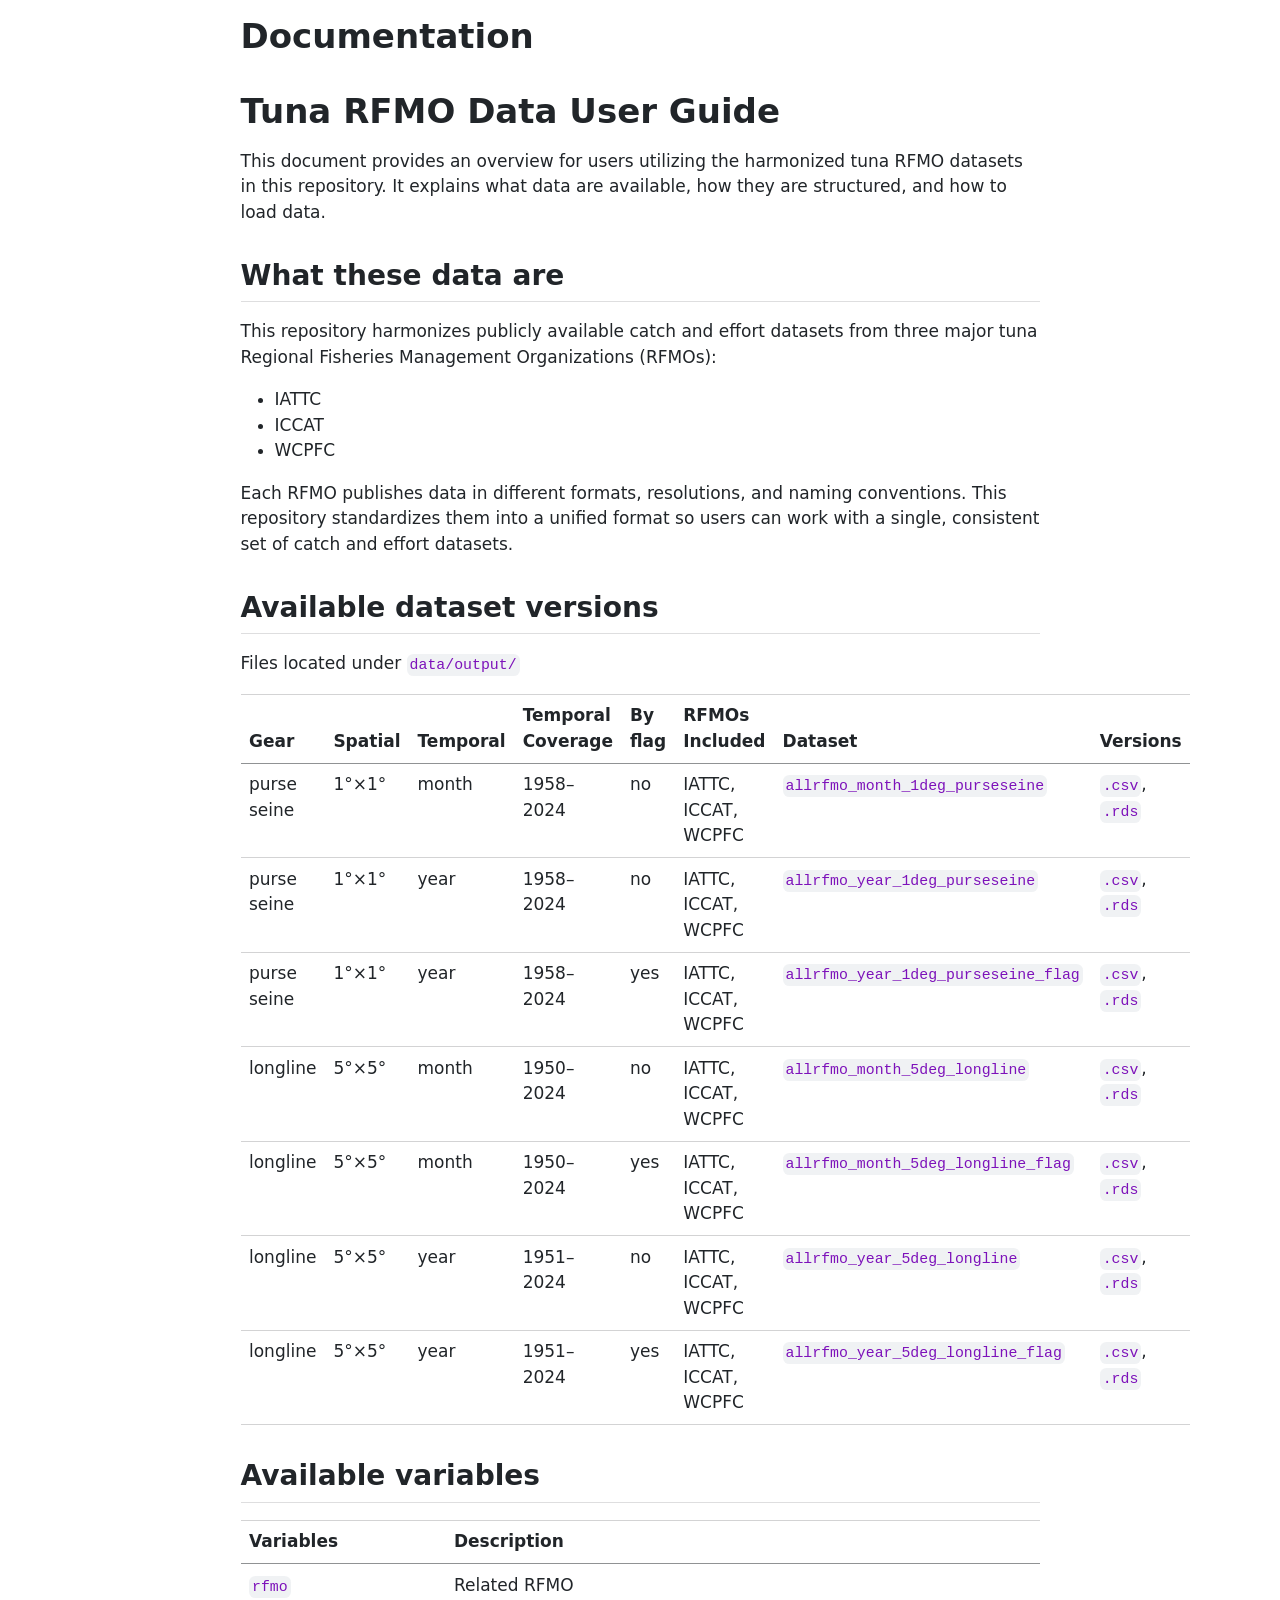
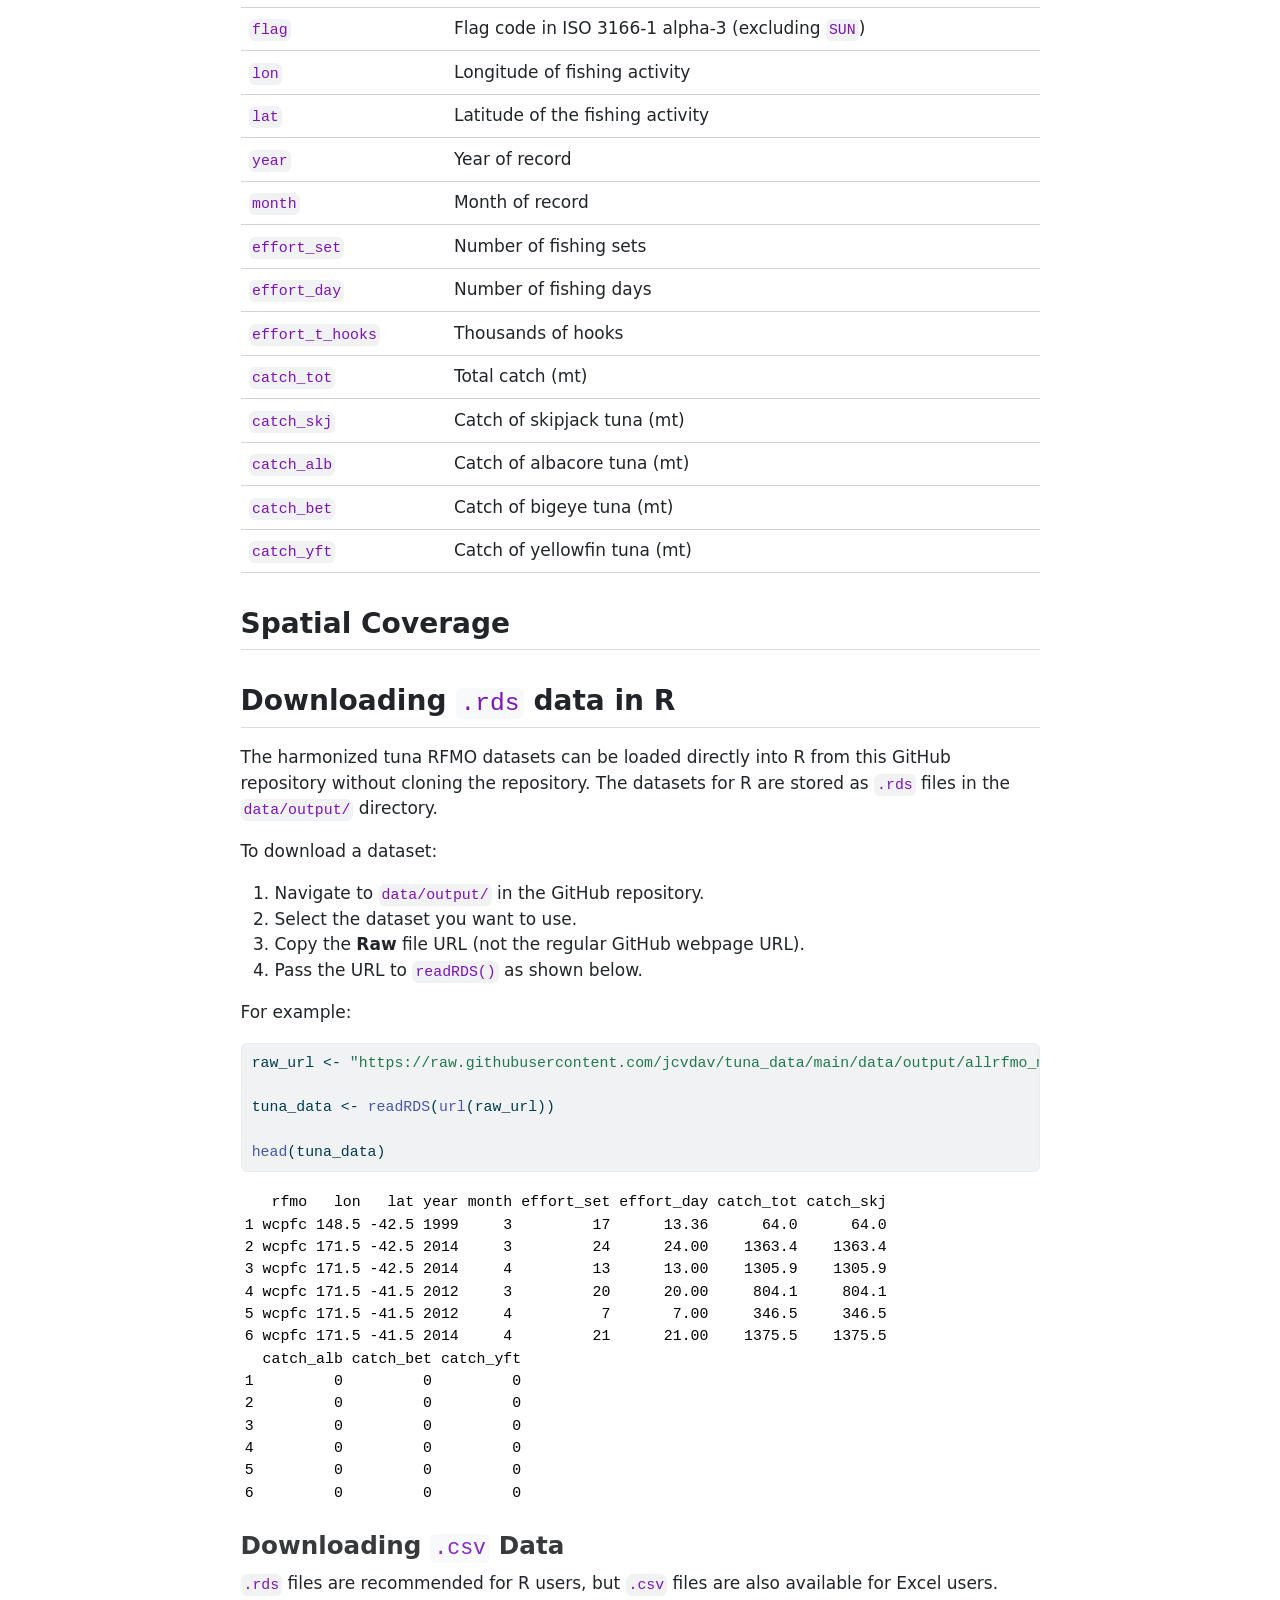
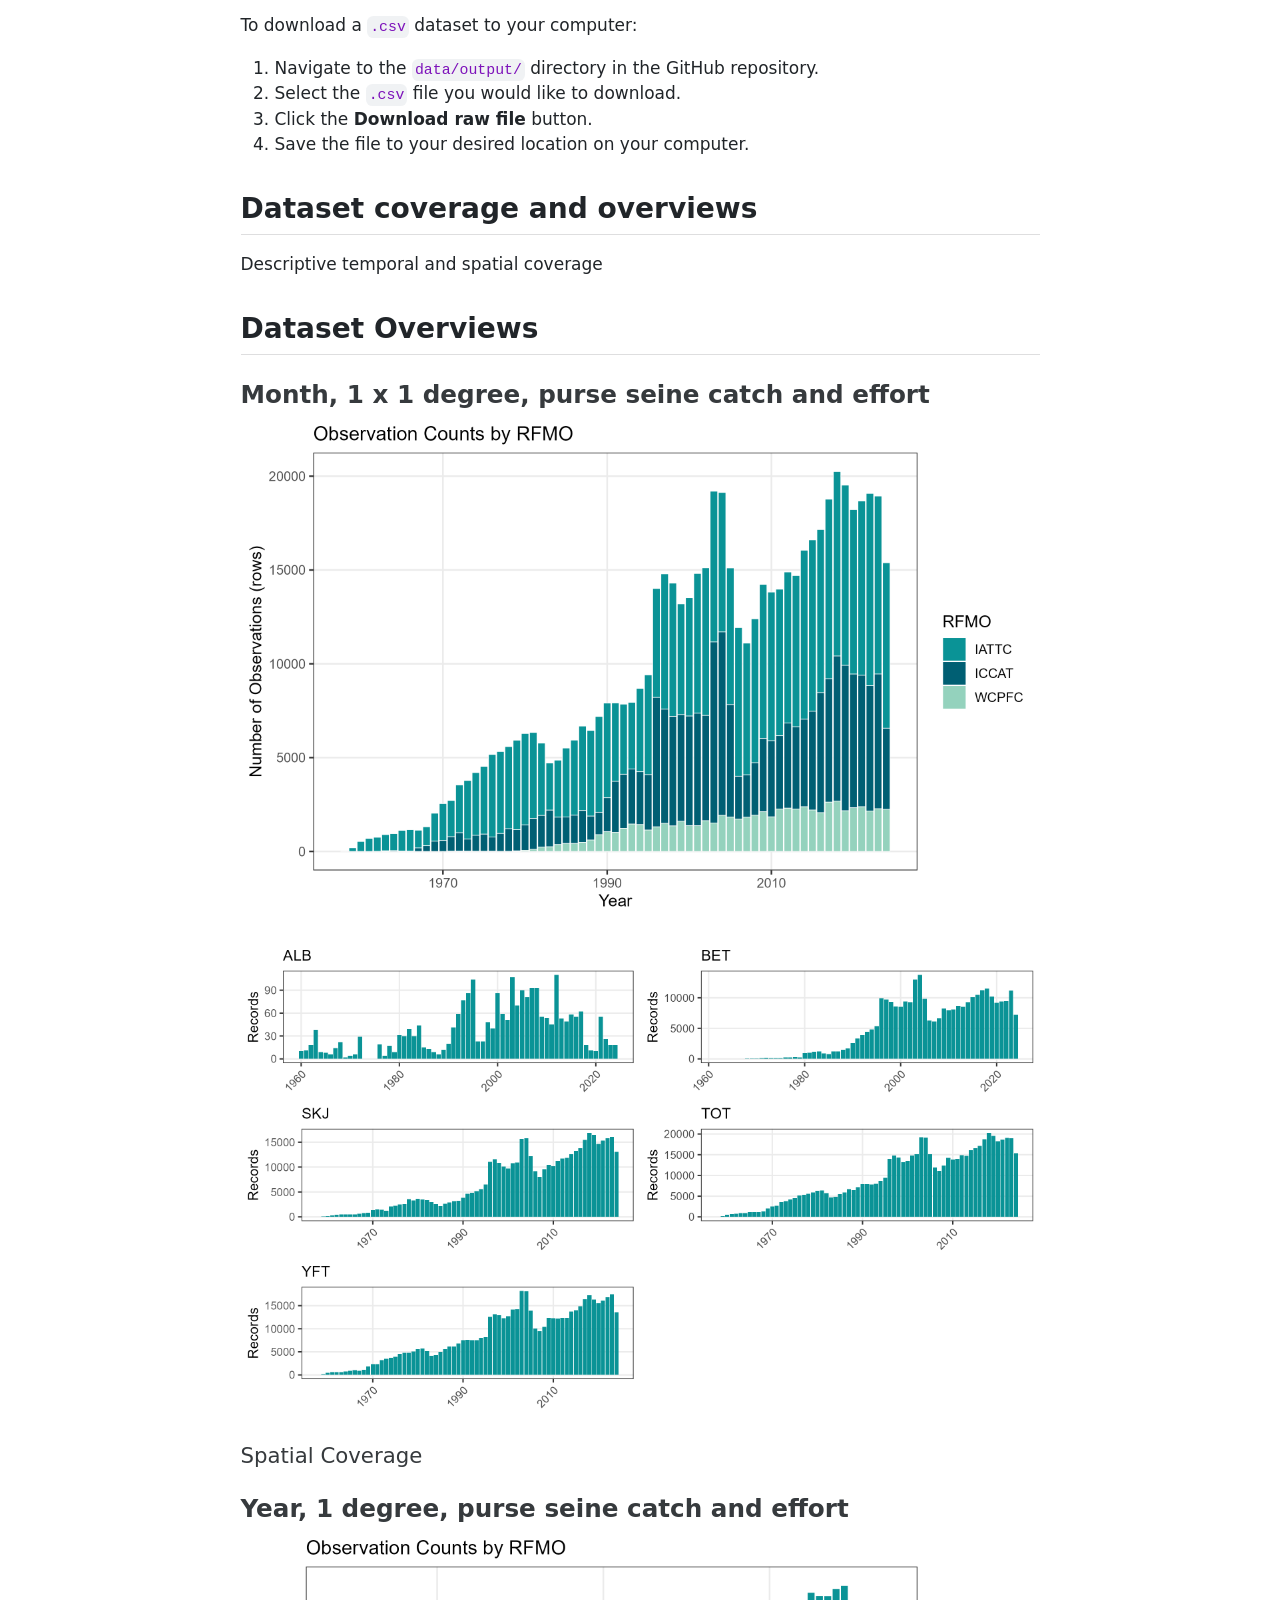
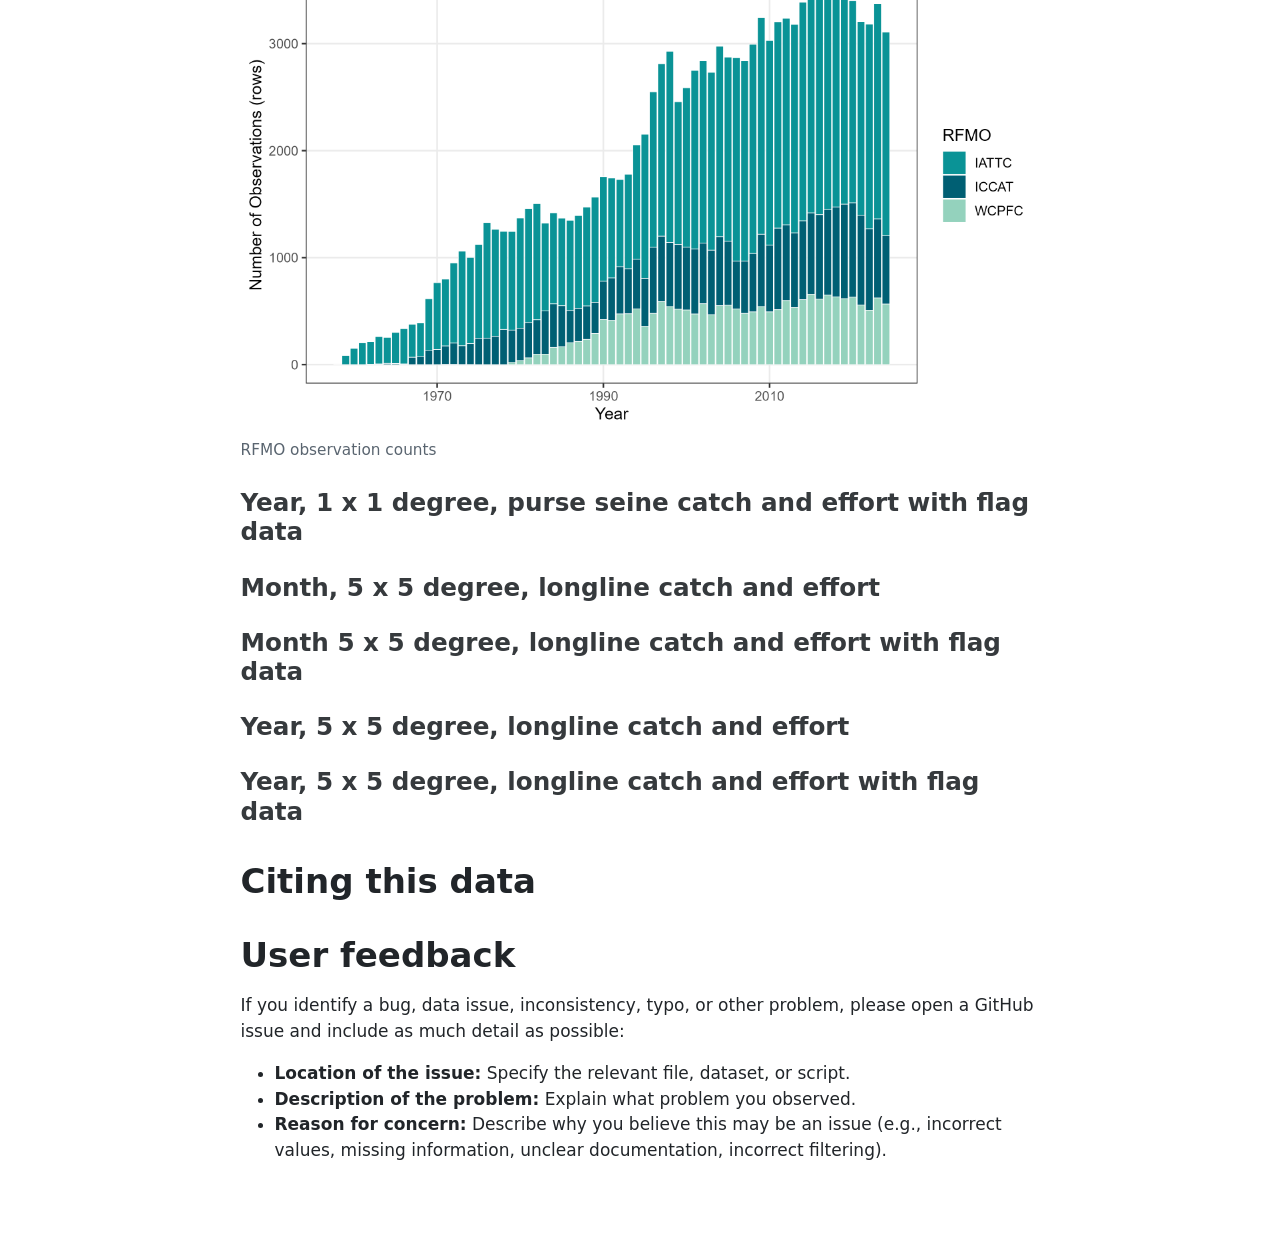
==== docs/index.html @ 5d85e6b8 "Render index at html" ====
<!DOCTYPE html>
<html xmlns="http://www.w3.org/1999/xhtml" lang="en" xml:lang="en"><head>

<meta charset="utf-8">
<meta name="generator" content="quarto-1.9.38">

<meta name="viewport" content="width=device-width, initial-scale=1.0, user-scalable=yes">


<title>Documentation</title>
<style>
/* Default styles provided by pandoc.
** See https://pandoc.org/MANUAL.html#variables-for-html for config info.
*/
code{white-space: pre-wrap;}
span.smallcaps{font-variant: small-caps;}
div.columns{display: flex; gap: min(4vw, 1.5em);}
div.column{flex: auto; overflow-x: auto;}
div.hanging-indent{margin-left: 1.5em; text-indent: -1.5em;}
ul.task-list{list-style: none;}
ul.task-list li input[type="checkbox"] {
  width: 0.8em;
  margin: 0 0.8em 0.2em -1em; /* quarto-specific, see https://github.com/quarto-dev/quarto-cli/issues/4556 */ 
  vertical-align: middle;
}
/* CSS for syntax highlighting */
html { -webkit-text-size-adjust: 100%; }
pre > code.sourceCode { white-space: pre; position: relative; }
pre > code.sourceCode > span { display: inline-block; line-height: 1.25; }
pre > code.sourceCode > span:empty { height: 1.2em; }
.sourceCode { overflow: visible; }
code.sourceCode > span { color: inherit; text-decoration: inherit; }
div.sourceCode { margin: 1em 0; }
pre.sourceCode { margin: 0; }
@media screen {
div.sourceCode { overflow: auto; }
}
@media print {
pre > code.sourceCode { white-space: pre-wrap; }
pre > code.sourceCode > span { text-indent: -5em; padding-left: 5em; }
}
pre.numberSource code
  { counter-reset: source-line 0; }
pre.numberSource code > span
  { position: relative; left: -4em; counter-increment: source-line; }
pre.numberSource code > span > a:first-child::before
  { content: counter(source-line);
    position: relative; left: -1em; text-align: right; vertical-align: baseline;
    border: none; display: inline-block;
    -webkit-touch-callout: none; -webkit-user-select: none;
    -khtml-user-select: none; -moz-user-select: none;
    -ms-user-select: none; user-select: none;
    padding: 0 4px; width: 4em;
  }
pre.numberSource { margin-left: 3em;  padding-left: 4px; }
div.sourceCode
  {   }
@media screen {
pre > code.sourceCode > span > a:first-child::before { text-decoration: underline; }
}
</style>


<script src="index_files/libs/clipboard/clipboard.min.js"></script>
<script src="index_files/libs/quarto-html/quarto.js" type="module"></script>
<script src="index_files/libs/quarto-html/tabsets/tabsets.js" type="module"></script>
<script src="index_files/libs/quarto-html/popper.min.js"></script>
<script src="index_files/libs/quarto-html/tippy.umd.min.js"></script>
<script src="index_files/libs/quarto-html/anchor.min.js"></script>
<link href="index_files/libs/quarto-html/tippy.css" rel="stylesheet">
<link href="index_files/libs/quarto-html/quarto-syntax-highlighting-15634bcf2e68342d4ad2dfa704d543f6.css" rel="stylesheet" id="quarto-text-highlighting-styles">
<script src="index_files/libs/bootstrap/bootstrap.min.js"></script>
<link href="index_files/libs/bootstrap/bootstrap-icons.css" rel="stylesheet">
<link href="index_files/libs/bootstrap/bootstrap-efbb37e9afcc02144ebbc7afd12a776f.min.css" rel="stylesheet" append-hash="true" id="quarto-bootstrap" data-mode="light">


</head>

<body class="fullcontent quarto-light">

<div id="quarto-content" class="page-columns page-rows-contents page-layout-article">

<main class="content" id="quarto-document-content">

<header id="title-block-header" class="quarto-title-block default">
<div class="quarto-title">
<h1 class="title">Documentation</h1>
</div>



<div class="quarto-title-meta">

    
  
    
  </div>
  


</header>


<section id="tuna-rfmo-data-user-guide" class="level1">
<h1>Tuna RFMO Data User Guide</h1>
<p>This document provides an overview for users utilizing the harmonized tuna RFMO datasets in this repository. It explains what data are available, how they are structured, and how to load data.</p>
<section id="what-these-data-are" class="level2">
<h2 class="anchored" data-anchor-id="what-these-data-are">What these data are</h2>
<p>This repository harmonizes publicly available catch and effort datasets from three major tuna Regional Fisheries Management Organizations (RFMOs):</p>
<ul>
<li>IATTC</li>
<li>ICCAT</li>
<li>WCPFC</li>
</ul>
<p>Each RFMO publishes data in different formats, resolutions, and naming conventions. This repository standardizes them into a unified format so users can work with a single, consistent set of catch and effort datasets.</p>
</section>
<section id="available-dataset-versions" class="level2">
<h2 class="anchored" data-anchor-id="available-dataset-versions">Available dataset versions</h2>
<p>Files located under <code>data/output/</code></p>
<table class="caption-top table">
<colgroup>
<col style="width: 9%">
<col style="width: 6%">
<col style="width: 7%">
<col style="width: 14%">
<col style="width: 6%">
<col style="width: 15%">
<col style="width: 27%">
<col style="width: 11%">
</colgroup>
<thead>
<tr class="header">
<th>Gear</th>
<th>Spatial</th>
<th>Temporal</th>
<th>Temporal Coverage</th>
<th>By flag</th>
<th>RFMOs Included</th>
<th>Dataset</th>
<th>Versions</th>
</tr>
</thead>
<tbody>
<tr class="odd">
<td>purse seine</td>
<td>1°×1°</td>
<td>month</td>
<td>1958–2024</td>
<td>no</td>
<td>IATTC, ICCAT, WCPFC</td>
<td><code>allrfmo_month_1deg_purseseine</code></td>
<td><code>.csv</code>, <code>.rds</code></td>
</tr>
<tr class="even">
<td>purse seine</td>
<td>1°×1°</td>
<td>year</td>
<td>1958–2024</td>
<td>no</td>
<td>IATTC, ICCAT, WCPFC</td>
<td><code>allrfmo_year_1deg_purseseine</code></td>
<td><code>.csv</code>, <code>.rds</code></td>
</tr>
<tr class="odd">
<td>purse seine</td>
<td>1°×1°</td>
<td>year</td>
<td>1958–2024</td>
<td>yes</td>
<td>IATTC, ICCAT, WCPFC</td>
<td><code>allrfmo_year_1deg_purseseine_flag</code></td>
<td><code>.csv</code>, <code>.rds</code></td>
</tr>
<tr class="even">
<td>longline</td>
<td>5°×5°</td>
<td>month</td>
<td>1950–2024</td>
<td>no</td>
<td>IATTC, ICCAT, WCPFC</td>
<td><code>allrfmo_month_5deg_longline</code></td>
<td><code>.csv</code>, <code>.rds</code></td>
</tr>
<tr class="odd">
<td>longline</td>
<td>5°×5°</td>
<td>month</td>
<td>1950–2024</td>
<td>yes</td>
<td>IATTC, ICCAT, WCPFC</td>
<td><code>allrfmo_month_5deg_longline_flag</code></td>
<td><code>.csv</code>, <code>.rds</code></td>
</tr>
<tr class="even">
<td>longline</td>
<td>5°×5°</td>
<td>year</td>
<td>1951–2024</td>
<td>no</td>
<td>IATTC, ICCAT, WCPFC</td>
<td><code>allrfmo_year_5deg_longline</code></td>
<td><code>.csv</code>, <code>.rds</code></td>
</tr>
<tr class="odd">
<td>longline</td>
<td>5°×5°</td>
<td>year</td>
<td>1951–2024</td>
<td>yes</td>
<td>IATTC, ICCAT, WCPFC</td>
<td><code>allrfmo_year_5deg_longline_flag</code></td>
<td><code>.csv</code>, <code>.rds</code></td>
</tr>
</tbody>
</table>
</section>
<section id="available-variables" class="level2">
<h2 class="anchored" data-anchor-id="available-variables">Available variables</h2>
<table class="caption-top table">
<thead>
<tr class="header">
<th>Variables</th>
<th>Description</th>
</tr>
</thead>
<tbody>
<tr class="odd">
<td><code>rfmo</code></td>
<td>Related RFMO</td>
</tr>
<tr class="even">
<td><code>flag</code></td>
<td>Flag code in ISO 3166-1 alpha-3 (excluding <code>SUN</code>)</td>
</tr>
<tr class="odd">
<td><code>lon</code></td>
<td>Longitude of fishing activity</td>
</tr>
<tr class="even">
<td><code>lat</code></td>
<td>Latitude of the fishing activity</td>
</tr>
<tr class="odd">
<td><code>year</code></td>
<td>Year of record</td>
</tr>
<tr class="even">
<td><code>month</code></td>
<td>Month of record</td>
</tr>
<tr class="odd">
<td><code>effort_set</code></td>
<td>Number of fishing sets</td>
</tr>
<tr class="even">
<td><code>effort_day</code></td>
<td>Number of fishing days</td>
</tr>
<tr class="odd">
<td><code>effort_t_hooks</code></td>
<td>Thousands of hooks</td>
</tr>
<tr class="even">
<td><code>catch_tot</code></td>
<td>Total catch (mt)</td>
</tr>
<tr class="odd">
<td><code>catch_skj</code></td>
<td>Catch of skipjack tuna (mt)</td>
</tr>
<tr class="even">
<td><code>catch_alb</code></td>
<td>Catch of albacore tuna (mt)</td>
</tr>
<tr class="odd">
<td><code>catch_bet</code></td>
<td>Catch of bigeye tuna (mt)</td>
</tr>
<tr class="even">
<td><code>catch_yft</code></td>
<td>Catch of yellowfin tuna (mt)</td>
</tr>
</tbody>
</table>
</section>
<section id="spatial-coverage" class="level2">
<h2 class="anchored" data-anchor-id="spatial-coverage">Spatial Coverage</h2>
</section>
<section id="downloading-.rds-data-in-r" class="level2">
<h2 class="anchored" data-anchor-id="downloading-.rds-data-in-r">Downloading <code>.rds</code> data in R</h2>
<p>The harmonized tuna RFMO datasets can be loaded directly into R from this GitHub repository without cloning the repository. The datasets for R are stored as <code>.rds</code> files in the <code>data/output/</code> directory.</p>
<p>To download a dataset:</p>
<ol type="1">
<li>Navigate to <code>data/output/</code> in the GitHub repository.</li>
<li>Select the dataset you want to use.</li>
<li>Copy the <strong>Raw</strong> file URL (not the regular GitHub webpage URL).</li>
<li>Pass the URL to <code>readRDS()</code> as shown below.</li>
</ol>
<p>For example:</p>
<div class="cell">
<div class="code-copy-outer-scaffold"><div class="sourceCode cell-code" id="cb1"><pre class="sourceCode r code-with-copy"><code class="sourceCode r"><span id="cb1-1"><a href="#cb1-1" aria-hidden="true" tabindex="-1"></a>raw_url <span class="ot">&lt;-</span> <span class="st">"https://raw.githubusercontent.com/jcvdav/tuna_data/main/data/output/allrfmo_month_1deg_purseseine.rds"</span></span>
<span id="cb1-2"><a href="#cb1-2" aria-hidden="true" tabindex="-1"></a></span>
<span id="cb1-3"><a href="#cb1-3" aria-hidden="true" tabindex="-1"></a>tuna_data <span class="ot">&lt;-</span> <span class="fu">readRDS</span>(<span class="fu">url</span>(raw_url))</span>
<span id="cb1-4"><a href="#cb1-4" aria-hidden="true" tabindex="-1"></a></span>
<span id="cb1-5"><a href="#cb1-5" aria-hidden="true" tabindex="-1"></a><span class="fu">head</span>(tuna_data)</span></code></pre></div><button title="Copy to Clipboard" class="code-copy-button"><i class="bi"></i></button></div>
<div class="cell-output cell-output-stdout">
<pre><code>   rfmo   lon   lat year month effort_set effort_day catch_tot catch_skj
1 wcpfc 148.5 -42.5 1999     3         17      13.36      64.0      64.0
2 wcpfc 171.5 -42.5 2014     3         24      24.00    1363.4    1363.4
3 wcpfc 171.5 -42.5 2014     4         13      13.00    1305.9    1305.9
4 wcpfc 171.5 -41.5 2012     3         20      20.00     804.1     804.1
5 wcpfc 171.5 -41.5 2012     4          7       7.00     346.5     346.5
6 wcpfc 171.5 -41.5 2014     4         21      21.00    1375.5    1375.5
  catch_alb catch_bet catch_yft
1         0         0         0
2         0         0         0
3         0         0         0
4         0         0         0
5         0         0         0
6         0         0         0</code></pre>
</div>
</div>
<section id="downloading-.csv-data" class="level3">
<h3 class="anchored" data-anchor-id="downloading-.csv-data">Downloading <code>.csv</code> Data</h3>
<p><code>.rds</code> files are recommended for R users, but <code>.csv</code> files are also available for Excel users.</p>
<p>To download a <code>.csv</code> dataset to your computer:</p>
<ol type="1">
<li>Navigate to the <code>data/output/</code> directory in the GitHub repository.</li>
<li>Select the <code>.csv</code> file you would like to download.</li>
<li>Click the <strong>Download raw file</strong> button.</li>
<li>Save the file to your desired location on your computer.</li>
</ol>
</section>
</section>
<section id="dataset-coverage-and-overviews" class="level2">
<h2 class="anchored" data-anchor-id="dataset-coverage-and-overviews">Dataset coverage and overviews</h2>
<p>Descriptive temporal and spatial coverage</p>
</section>
<section id="dataset-overviews" class="level2">
<h2 class="anchored" data-anchor-id="dataset-overviews">Dataset Overviews</h2>
<section id="month-1-x-1-degree-purse-seine-catch-and-effort" class="level3">
<h3 class="anchored" data-anchor-id="month-1-x-1-degree-purse-seine-catch-and-effort">Month, 1 x 1 degree, purse seine catch and effort</h3>
<p><img src="../results/figures/rfmo_observations/month_1deg_ps_rfmo_counts.png" class="img-fluid" alt="Annual observation counts by RFMO"> <img src="../results/figures/species_availability/month_1deg_ps_species_availability.png" class="img-fluid" alt="Annual species availability"></p>
<section id="spatial-coverage-1" class="level4">
<h4 class="anchored" data-anchor-id="spatial-coverage-1">Spatial Coverage</h4>
</section>
</section>
<section id="year-1-degree-purse-seine-catch-and-effort" class="level3">
<h3 class="anchored" data-anchor-id="year-1-degree-purse-seine-catch-and-effort">Year, 1 degree, purse seine catch and effort</h3>
<div class="quarto-figure quarto-figure-center">
<figure class="figure">
<p><img src="../results/figures/rfmo_observations/year_1deg_ps_rfmo_counts.png" class="img-fluid figure-img" alt="Annual observation counts by RFMO"></p>
<figcaption>RFMO observation counts</figcaption>
</figure>
</div>
</section>
<section id="year-1-x-1-degree-purse-seine-catch-and-effort-with-flag-data" class="level3">
<h3 class="anchored" data-anchor-id="year-1-x-1-degree-purse-seine-catch-and-effort-with-flag-data">Year, 1 x 1 degree, purse seine catch and effort with flag data</h3>
</section>
<section id="month-5-x-5-degree-longline-catch-and-effort" class="level3">
<h3 class="anchored" data-anchor-id="month-5-x-5-degree-longline-catch-and-effort">Month, 5 x 5 degree, longline catch and effort</h3>
</section>
<section id="month-5-x-5-degree-longline-catch-and-effort-with-flag-data" class="level3">
<h3 class="anchored" data-anchor-id="month-5-x-5-degree-longline-catch-and-effort-with-flag-data">Month 5 x 5 degree, longline catch and effort with flag data</h3>
</section>
<section id="year-5-x-5-degree-longline-catch-and-effort" class="level3">
<h3 class="anchored" data-anchor-id="year-5-x-5-degree-longline-catch-and-effort">Year, 5 x 5 degree, longline catch and effort</h3>
</section>
<section id="year-5-x-5-degree-longline-catch-and-effort-with-flag-data" class="level3">
<h3 class="anchored" data-anchor-id="year-5-x-5-degree-longline-catch-and-effort-with-flag-data">Year, 5 x 5 degree, longline catch and effort with flag data</h3>
</section>
</section>
</section>
<section id="citing-this-data" class="level1">
<h1>Citing this data</h1>
</section>
<section id="user-feedback" class="level1">
<h1>User feedback</h1>
<p>If you identify a bug, data issue, inconsistency, typo, or other problem, please open a GitHub issue and include as much detail as possible:</p>
<ul>
<li><strong>Location of the issue:</strong> Specify the relevant file, dataset, or script.</li>
<li><strong>Description of the problem:</strong> Explain what problem you observed.</li>
<li><strong>Reason for concern:</strong> Describe why you believe this may be an issue (e.g., incorrect values, missing information, unclear documentation, incorrect filtering).</li>
</ul>
</section>

</main>
<!-- /main column -->
<script id="quarto-html-after-body" type="application/javascript">
  window.document.addEventListener("DOMContentLoaded", function (event) {
    const icon = "";
    const anchorJS = new window.AnchorJS();
    anchorJS.options = {
      placement: 'right',
      icon: icon
    };
    anchorJS.add('.anchored');
    const isCodeAnnotation = (el) => {
      for (const clz of el.classList) {
        if (clz.startsWith('code-annotation-')) {                     
          return true;
        }
      }
      return false;
    }
    const onCopySuccess = function(e) {
      // button target
      const button = e.trigger;
      // don't keep focus
      button.blur();
      // flash "checked"
      button.classList.add('code-copy-button-checked');
      var currentTitle = button.getAttribute("title");
      button.setAttribute("title", "Copied!");
      let tooltip;
      if (window.bootstrap) {
        button.setAttribute("data-bs-toggle", "tooltip");
        button.setAttribute("data-bs-placement", "left");
        button.setAttribute("data-bs-title", "Copied!");
        tooltip = new bootstrap.Tooltip(button, 
          { trigger: "manual", 
            customClass: "code-copy-button-tooltip",
            offset: [0, -8]});
        tooltip.show();    
      }
      setTimeout(function() {
        if (tooltip) {
          tooltip.hide();
          button.removeAttribute("data-bs-title");
          button.removeAttribute("data-bs-toggle");
          button.removeAttribute("data-bs-placement");
        }
        button.setAttribute("title", currentTitle);
        button.classList.remove('code-copy-button-checked');
      }, 1000);
      // clear code selection
      e.clearSelection();
    }
    const getTextToCopy = function(trigger) {
      const outerScaffold = trigger.parentElement.cloneNode(true);
      const codeEl = outerScaffold.querySelector('code');
      for (const childEl of codeEl.children) {
        if (isCodeAnnotation(childEl)) {
          childEl.remove();
        }
      }
      return codeEl.innerText;
    }
    const clipboard = new window.ClipboardJS('.code-copy-button:not([data-in-quarto-modal])', {
      text: getTextToCopy
    });
    clipboard.on('success', onCopySuccess);
    if (window.document.getElementById('quarto-embedded-source-code-modal')) {
      const clipboardModal = new window.ClipboardJS('.code-copy-button[data-in-quarto-modal]', {
        text: getTextToCopy,
        container: window.document.getElementById('quarto-embedded-source-code-modal')
      });
      clipboardModal.on('success', onCopySuccess);
    }
      var localhostRegex = new RegExp(/^(?:http|https):\/\/localhost\:?[0-9]*\//);
      var mailtoRegex = new RegExp(/^mailto:/);
        var filterRegex = new RegExp('/' + window.location.host + '/');
      var isInternal = (href) => {
          return filterRegex.test(href) || localhostRegex.test(href) || mailtoRegex.test(href);
      }
      // Inspect non-navigation links and adorn them if external
     var links = window.document.querySelectorAll('a[href]:not(.nav-link):not(.navbar-brand):not(.toc-action):not(.sidebar-link):not(.sidebar-item-toggle):not(.pagination-link):not(.no-external):not([aria-hidden]):not(.dropdown-item):not(.quarto-navigation-tool):not(.about-link)');
      for (var i=0; i<links.length; i++) {
        const link = links[i];
        if (!isInternal(link.href)) {
          // undo the damage that might have been done by quarto-nav.js in the case of
          // links that we want to consider external
          if (link.dataset.originalHref !== undefined) {
            link.href = link.dataset.originalHref;
          }
        }
      }
    function tippyHover(el, contentFn, onTriggerFn, onUntriggerFn) {
      const config = {
        allowHTML: true,
        maxWidth: 500,
        delay: 100,
        arrow: false,
        appendTo: function(el) {
            return el.parentElement;
        },
        interactive: true,
        interactiveBorder: 10,
        theme: 'quarto',
        placement: 'bottom-start',
      };
      if (contentFn) {
        config.content = contentFn;
      }
      if (onTriggerFn) {
        config.onTrigger = onTriggerFn;
      }
      if (onUntriggerFn) {
        config.onUntrigger = onUntriggerFn;
      }
      window.tippy(el, config); 
    }
    const noterefs = window.document.querySelectorAll('a[role="doc-noteref"]');
    for (var i=0; i<noterefs.length; i++) {
      const ref = noterefs[i];
      tippyHover(ref, function() {
        // use id or data attribute instead here
        let href = ref.getAttribute('data-footnote-href') || ref.getAttribute('href');
        try { href = new URL(href).hash; } catch {}
        const id = href.replace(/^#\/?/, "");
        const note = window.document.getElementById(id);
        if (note) {
          return note.innerHTML;
        } else {
          return "";
        }
      });
    }
    const xrefs = window.document.querySelectorAll('a.quarto-xref');
    const processXRef = (id, note) => {
      // Strip column container classes
      const stripColumnClz = (el) => {
        el.classList.remove("page-full", "page-columns");
        if (el.children) {
          for (const child of el.children) {
            stripColumnClz(child);
          }
        }
      }
      stripColumnClz(note)
      if (id === null || id.startsWith('sec-')) {
        // Special case sections, only their first couple elements
        const container = document.createElement("div");
        if (note.children && note.children.length > 2) {
          container.appendChild(note.children[0].cloneNode(true));
          for (let i = 1; i < note.children.length; i++) {
            const child = note.children[i];
            if (child.tagName === "P" && child.innerText === "") {
              continue;
            } else {
              container.appendChild(child.cloneNode(true));
              break;
            }
          }
          if (window.Quarto?.typesetMath) {
            window.Quarto.typesetMath(container);
          }
          return container.innerHTML
        } else {
          if (window.Quarto?.typesetMath) {
            window.Quarto.typesetMath(note);
          }
          return note.innerHTML;
        }
      } else {
        // Remove any anchor links if they are present
        const anchorLink = note.querySelector('a.anchorjs-link');
        if (anchorLink) {
          anchorLink.remove();
        }
        if (window.Quarto?.typesetMath) {
          window.Quarto.typesetMath(note);
        }
        if (note.classList.contains("callout")) {
          return note.outerHTML;
        } else {
          return note.innerHTML;
        }
      }
    }
    for (var i=0; i<xrefs.length; i++) {
      const xref = xrefs[i];
      tippyHover(xref, undefined, function(instance) {
        instance.disable();
        let url = xref.getAttribute('href');
        let hash = undefined; 
        if (url.startsWith('#')) {
          hash = url;
        } else {
          try { hash = new URL(url).hash; } catch {}
        }
        if (hash) {
          const id = hash.replace(/^#\/?/, "");
          const note = window.document.getElementById(id);
          if (note !== null) {
            try {
              const html = processXRef(id, note.cloneNode(true));
              instance.setContent(html);
            } finally {
              instance.enable();
              instance.show();
            }
          } else {
            // See if we can fetch this
            fetch(url.split('#')[0])
            .then(res => res.text())
            .then(html => {
              const parser = new DOMParser();
              const htmlDoc = parser.parseFromString(html, "text/html");
              const note = htmlDoc.getElementById(id);
              if (note !== null) {
                const html = processXRef(id, note);
                instance.setContent(html);
              } 
            }).finally(() => {
              instance.enable();
              instance.show();
            });
          }
        } else {
          // See if we can fetch a full url (with no hash to target)
          // This is a special case and we should probably do some content thinning / targeting
          fetch(url)
          .then(res => res.text())
          .then(html => {
            const parser = new DOMParser();
            const htmlDoc = parser.parseFromString(html, "text/html");
            const note = htmlDoc.querySelector('main.content');
            if (note !== null) {
              // This should only happen for chapter cross references
              // (since there is no id in the URL)
              // remove the first header
              if (note.children.length > 0 && note.children[0].tagName === "HEADER") {
                note.children[0].remove();
              }
              const html = processXRef(null, note);
              instance.setContent(html);
            } 
          }).finally(() => {
            instance.enable();
            instance.show();
          });
        }
      }, function(instance) {
      });
    }
        let selectedAnnoteEl;
        const selectorForAnnotation = ( cell, annotation) => {
          let cellAttr = 'data-code-cell="' + cell + '"';
          let lineAttr = 'data-code-annotation="' +  annotation + '"';
          const selector = 'span[' + cellAttr + '][' + lineAttr + ']';
          return selector;
        }
        const selectCodeLines = (annoteEl) => {
          const doc = window.document;
          const targetCell = annoteEl.getAttribute("data-target-cell");
          const targetAnnotation = annoteEl.getAttribute("data-target-annotation");
          const annoteSpan = window.document.querySelector(selectorForAnnotation(targetCell, targetAnnotation));
          const lines = annoteSpan.getAttribute("data-code-lines").split(",");
          const lineIds = lines.map((line) => {
            return targetCell + "-" + line;
          })
          let top = null;
          let height = null;
          let parent = null;
          if (lineIds.length > 0) {
              //compute the position of the single el (top and bottom and make a div)
              const el = window.document.getElementById(lineIds[0]);
              top = el.offsetTop;
              height = el.offsetHeight;
              parent = el.parentElement.parentElement;
            if (lineIds.length > 1) {
              const lastEl = window.document.getElementById(lineIds[lineIds.length - 1]);
              const bottom = lastEl.offsetTop + lastEl.offsetHeight;
              height = bottom - top;
            }
            if (top !== null && height !== null && parent !== null) {
              // cook up a div (if necessary) and position it 
              let div = window.document.getElementById("code-annotation-line-highlight");
              if (div === null) {
                div = window.document.createElement("div");
                div.setAttribute("id", "code-annotation-line-highlight");
                div.style.position = 'absolute';
                parent.appendChild(div);
              }
              div.style.top = top - 2 + "px";
              div.style.height = height + 4 + "px";
              div.style.left = 0;
              let gutterDiv = window.document.getElementById("code-annotation-line-highlight-gutter");
              if (gutterDiv === null) {
                gutterDiv = window.document.createElement("div");
                gutterDiv.setAttribute("id", "code-annotation-line-highlight-gutter");
                gutterDiv.style.position = 'absolute';
                const codeCell = window.document.getElementById(targetCell);
                const gutter = codeCell.querySelector('.code-annotation-gutter');
                gutter.appendChild(gutterDiv);
              }
              gutterDiv.style.top = top - 2 + "px";
              gutterDiv.style.height = height + 4 + "px";
            }
            selectedAnnoteEl = annoteEl;
          }
        };
        const unselectCodeLines = () => {
          const elementsIds = ["code-annotation-line-highlight", "code-annotation-line-highlight-gutter"];
          elementsIds.forEach((elId) => {
            const div = window.document.getElementById(elId);
            if (div) {
              div.remove();
            }
          });
          selectedAnnoteEl = undefined;
        };
          // Handle positioning of the toggle
      window.addEventListener(
        "resize",
        throttle(() => {
          elRect = undefined;
          if (selectedAnnoteEl) {
            selectCodeLines(selectedAnnoteEl);
          }
        }, 10)
      );
      function throttle(fn, ms) {
      let throttle = false;
      let timer;
        return (...args) => {
          if(!throttle) { // first call gets through
              fn.apply(this, args);
              throttle = true;
          } else { // all the others get throttled
              if(timer) clearTimeout(timer); // cancel #2
              timer = setTimeout(() => {
                fn.apply(this, args);
                timer = throttle = false;
              }, ms);
          }
        };
      }
        // Attach click handler to the DT
        const annoteDls = window.document.querySelectorAll('dt[data-target-cell]');
        for (const annoteDlNode of annoteDls) {
          annoteDlNode.addEventListener('click', (event) => {
            const clickedEl = event.target;
            if (clickedEl !== selectedAnnoteEl) {
              unselectCodeLines();
              const activeEl = window.document.querySelector('dt[data-target-cell].code-annotation-active');
              if (activeEl) {
                activeEl.classList.remove('code-annotation-active');
              }
              selectCodeLines(clickedEl);
              clickedEl.classList.add('code-annotation-active');
            } else {
              // Unselect the line
              unselectCodeLines();
              clickedEl.classList.remove('code-annotation-active');
            }
          });
        }
    const findCites = (el) => {
      const parentEl = el.parentElement;
      if (parentEl) {
        const cites = parentEl.dataset.cites;
        if (cites) {
          return {
            el,
            cites: cites.split(' ')
          };
        } else {
          return findCites(el.parentElement)
        }
      } else {
        return undefined;
      }
    };
    var bibliorefs = window.document.querySelectorAll('a[role="doc-biblioref"]');
    for (var i=0; i<bibliorefs.length; i++) {
      const ref = bibliorefs[i];
      const citeInfo = findCites(ref);
      if (citeInfo) {
        tippyHover(citeInfo.el, function() {
          var popup = window.document.createElement('div');
          citeInfo.cites.forEach(function(cite) {
            var citeDiv = window.document.createElement('div');
            citeDiv.classList.add('hanging-indent');
            citeDiv.classList.add('csl-entry');
            var biblioDiv = window.document.getElementById('ref-' + cite);
            if (biblioDiv) {
              citeDiv.innerHTML = biblioDiv.innerHTML;
            }
            popup.appendChild(citeDiv);
          });
          return popup.innerHTML;
        });
      }
    }
  });
  </script>
</div> <!-- /content -->




</body></html>
---- docs/index_files/libs/quarto-html/tippy.css ----
.tippy-box[data-animation=fade][data-state=hidden]{opacity:0}[data-tippy-root]{max-width:calc(100vw - 10px)}.tippy-box{position:relative;background-color:#333;color:#fff;border-radius:4px;font-size:14px;line-height:1.4;white-space:normal;outline:0;transition-property:transform,visibility,opacity}.tippy-box[data-placement^=top]>.tippy-arrow{bottom:0}.tippy-box[data-placement^=top]>.tippy-arrow:before{bottom:-7px;left:0;border-width:8px 8px 0;border-top-color:initial;transform-origin:center top}.tippy-box[data-placement^=bottom]>.tippy-arrow{top:0}.tippy-box[data-placement^=bottom]>.tippy-arrow:before{top:-7px;left:0;border-width:0 8px 8px;border-bottom-color:initial;transform-origin:center bottom}.tippy-box[data-placement^=left]>.tippy-arrow{right:0}.tippy-box[data-placement^=left]>.tippy-arrow:before{border-width:8px 0 8px 8px;border-left-color:initial;right:-7px;transform-origin:center left}.tippy-box[data-placement^=right]>.tippy-arrow{left:0}.tippy-box[data-placement^=right]>.tippy-arrow:before{left:-7px;border-width:8px 8px 8px 0;border-right-color:initial;transform-origin:center right}.tippy-box[data-inertia][data-state=visible]{transition-timing-function:cubic-bezier(.54,1.5,.38,1.11)}.tippy-arrow{width:16px;height:16px;color:#333}.tippy-arrow:before{content:"";position:absolute;border-color:transparent;border-style:solid}.tippy-content{position:relative;padding:5px 9px;z-index:1}
---- docs/index_files/libs/quarto-html/quarto-syntax-highlighting-15634bcf2e68342d4ad2dfa704d543f6.css ----
/* quarto syntax highlight colors */
:root {
  --quarto-hl-ot-color: #003B4F;
  --quarto-hl-at-color: #657422;
  --quarto-hl-ss-color: #20794D;
  --quarto-hl-an-color: #5E5E5E;
  --quarto-hl-fu-color: #4758AB;
  --quarto-hl-st-color: #20794D;
  --quarto-hl-cf-color: #003B4F;
  --quarto-hl-op-color: #5E5E5E;
  --quarto-hl-er-color: #AD0000;
  --quarto-hl-bn-color: #AD0000;
  --quarto-hl-al-color: #AD0000;
  --quarto-hl-va-color: #111111;
  --quarto-hl-bu-color: inherit;
  --quarto-hl-ex-color: inherit;
  --quarto-hl-pp-color: #AD0000;
  --quarto-hl-in-color: #5E5E5E;
  --quarto-hl-vs-color: #20794D;
  --quarto-hl-wa-color: #5E5E5E;
  --quarto-hl-do-color: #5E5E5E;
  --quarto-hl-im-color: #00769E;
  --quarto-hl-ch-color: #20794D;
  --quarto-hl-dt-color: #AD0000;
  --quarto-hl-fl-color: #AD0000;
  --quarto-hl-co-color: #5E5E5E;
  --quarto-hl-cv-color: #5E5E5E;
  --quarto-hl-cn-color: #8f5902;
  --quarto-hl-sc-color: #5E5E5E;
  --quarto-hl-dv-color: #AD0000;
  --quarto-hl-kw-color: #003B4F;
}

/* other quarto variables */
:root {
  --quarto-font-monospace: SFMono-Regular, Menlo, Monaco, Consolas, "Liberation Mono", "Courier New", monospace;
}

/* syntax highlight based on Pandoc's rules */
pre > code.sourceCode > span {
  color: #003B4F;
}

code.sourceCode > span {
  color: #003B4F;
}

div.sourceCode,
div.sourceCode pre.sourceCode {
  color: #003B4F;
}

/* Normal */
code span {
  color: #003B4F;
}

/* Alert */
code span.al {
  color: #AD0000;
  font-style: inherit;
}

/* Annotation */
code span.an {
  color: #5E5E5E;
  font-style: inherit;
}

/* Attribute */
code span.at {
  color: #657422;
  font-style: inherit;
}

/* BaseN */
code span.bn {
  color: #AD0000;
  font-style: inherit;
}

/* BuiltIn */
code span.bu {
  font-style: inherit;
}

/* ControlFlow */
code span.cf {
  color: #003B4F;
  font-weight: bold;
  font-style: inherit;
}

/* Char */
code span.ch {
  color: #20794D;
  font-style: inherit;
}

/* Constant */
code span.cn {
  color: #8f5902;
  font-style: inherit;
}

/* Comment */
code span.co {
  color: #5E5E5E;
  font-style: inherit;
}

/* CommentVar */
code span.cv {
  color: #5E5E5E;
  font-style: italic;
}

/* Documentation */
code span.do {
  color: #5E5E5E;
  font-style: italic;
}

/* DataType */
code span.dt {
  color: #AD0000;
  font-style: inherit;
}

/* DecVal */
code span.dv {
  color: #AD0000;
  font-style: inherit;
}

/* Error */
code span.er {
  color: #AD0000;
  font-style: inherit;
}

/* Extension */
code span.ex {
  font-style: inherit;
}

/* Float */
code span.fl {
  color: #AD0000;
  font-style: inherit;
}

/* Function */
code span.fu {
  color: #4758AB;
  font-style: inherit;
}

/* Import */
code span.im {
  color: #00769E;
  font-style: inherit;
}

/* Information */
code span.in {
  color: #5E5E5E;
  font-style: inherit;
}

/* Keyword */
code span.kw {
  color: #003B4F;
  font-weight: bold;
  font-style: inherit;
}

/* Operator */
code span.op {
  color: #5E5E5E;
  font-style: inherit;
}

/* Other */
code span.ot {
  color: #003B4F;
  font-style: inherit;
}

/* Preprocessor */
code span.pp {
  color: #AD0000;
  font-style: inherit;
}

/* SpecialChar */
code span.sc {
  color: #5E5E5E;
  font-style: inherit;
}

/* SpecialString */
code span.ss {
  color: #20794D;
  font-style: inherit;
}

/* String */
code span.st {
  color: #20794D;
  font-style: inherit;
}

/* Variable */
code span.va {
  color: #111111;
  font-style: inherit;
}

/* VerbatimString */
code span.vs {
  color: #20794D;
  font-style: inherit;
}

/* Warning */
code span.wa {
  color: #5E5E5E;
  font-style: italic;
}

.prevent-inlining {
  content: "</";
}

/*# sourceMappingURL=f23921c56f73e400b49028c9186a1aa0.css.map */
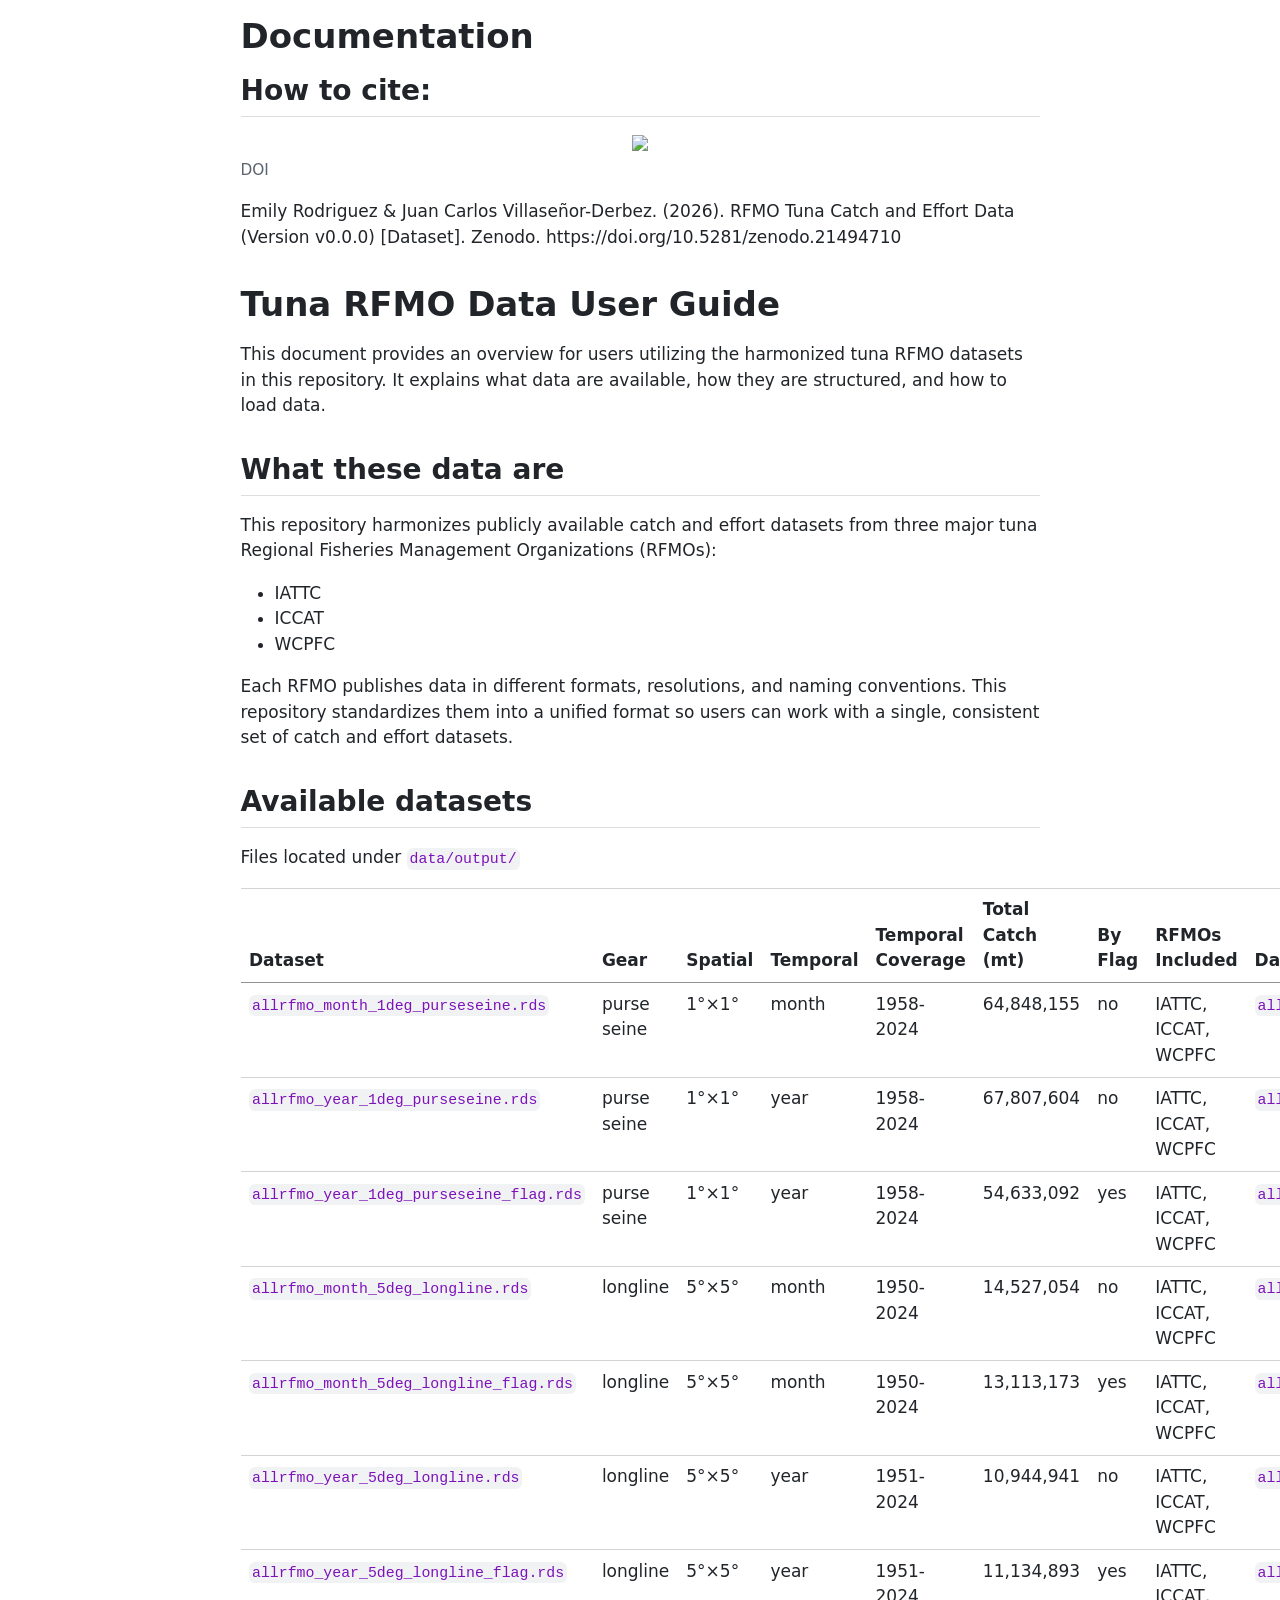
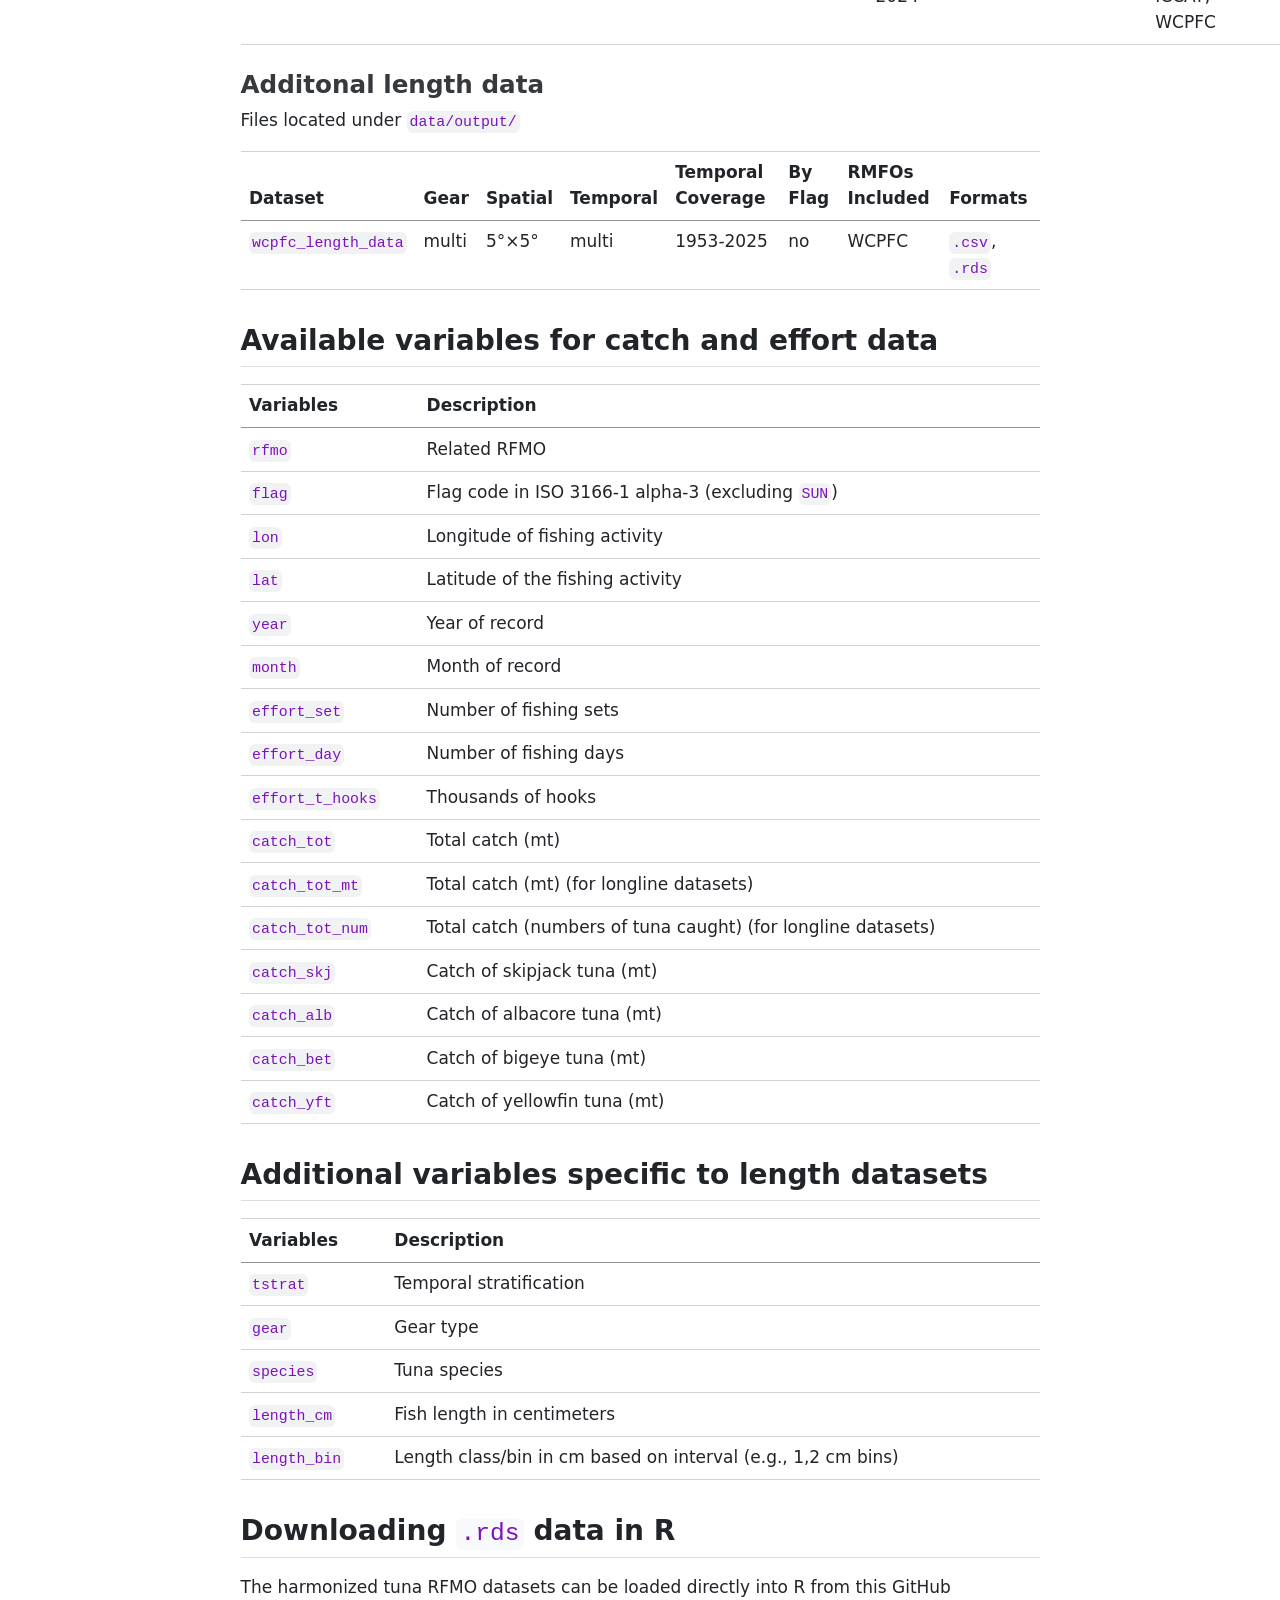
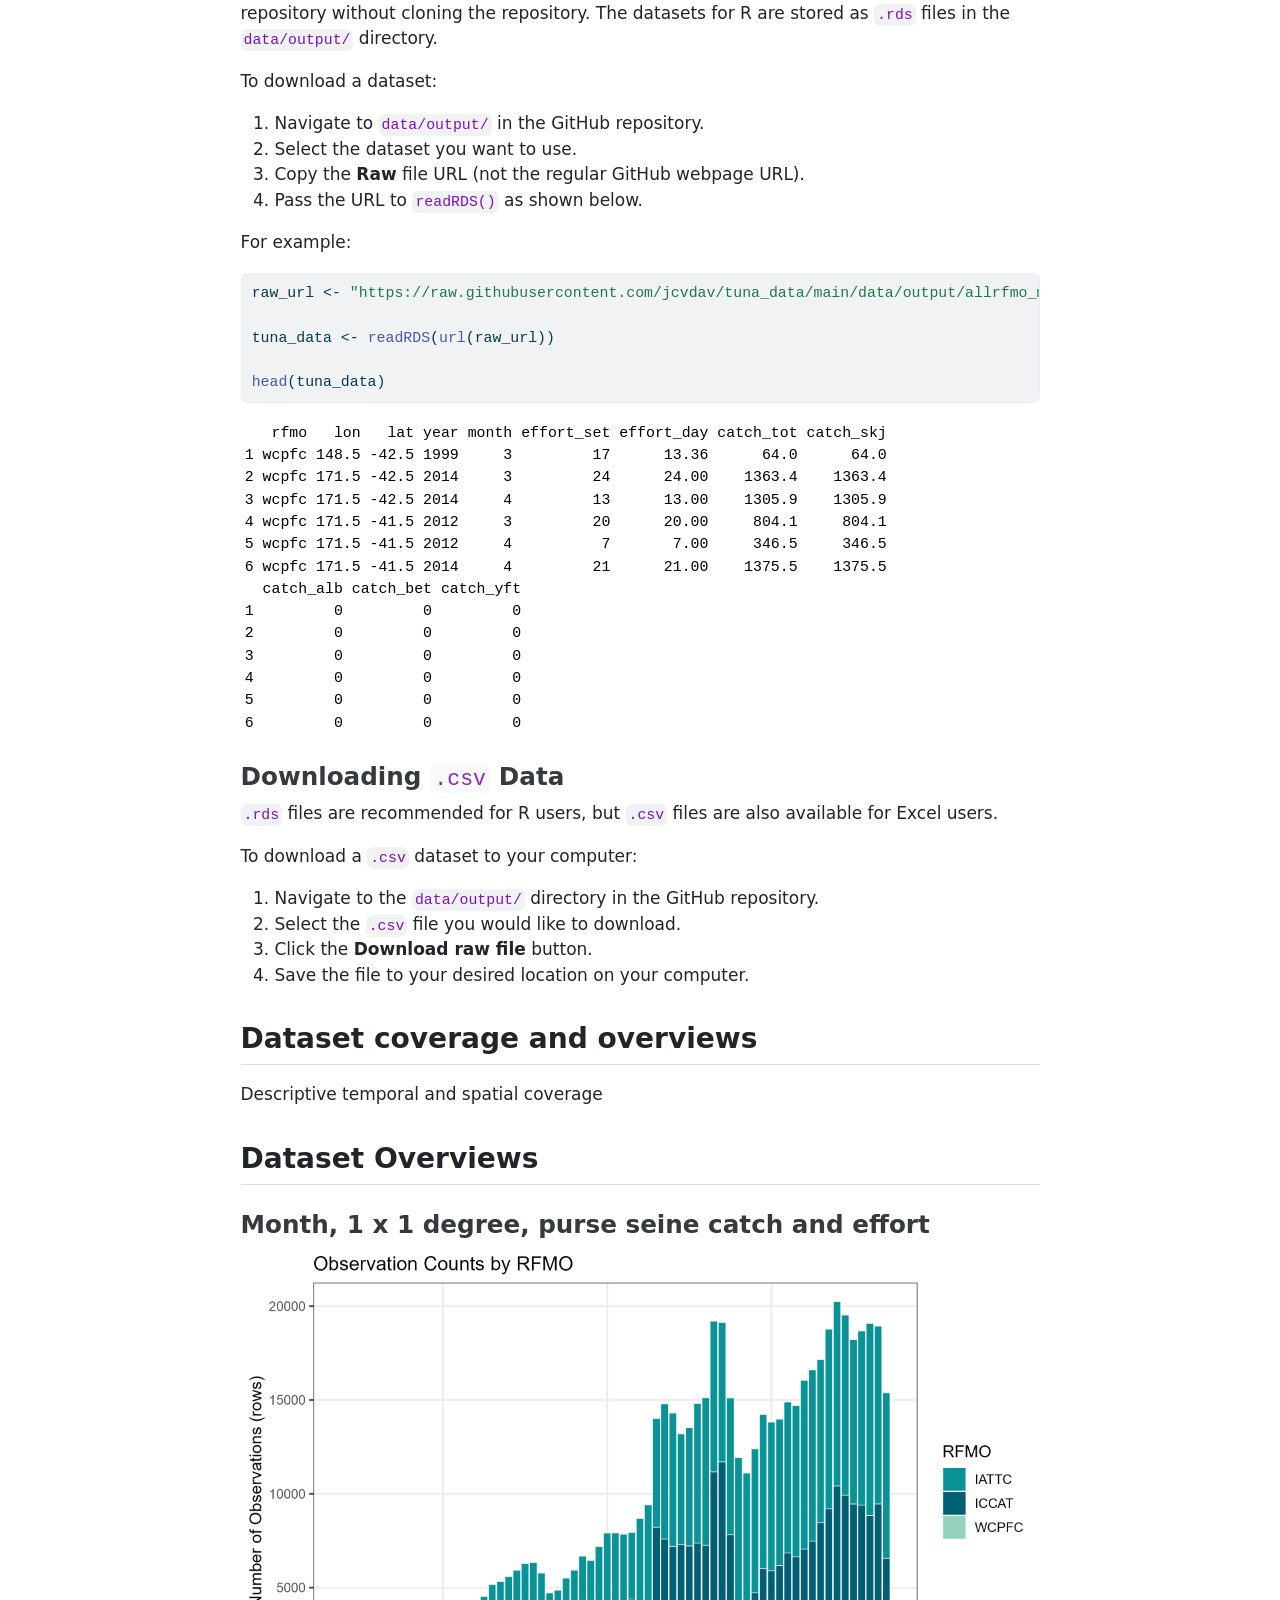
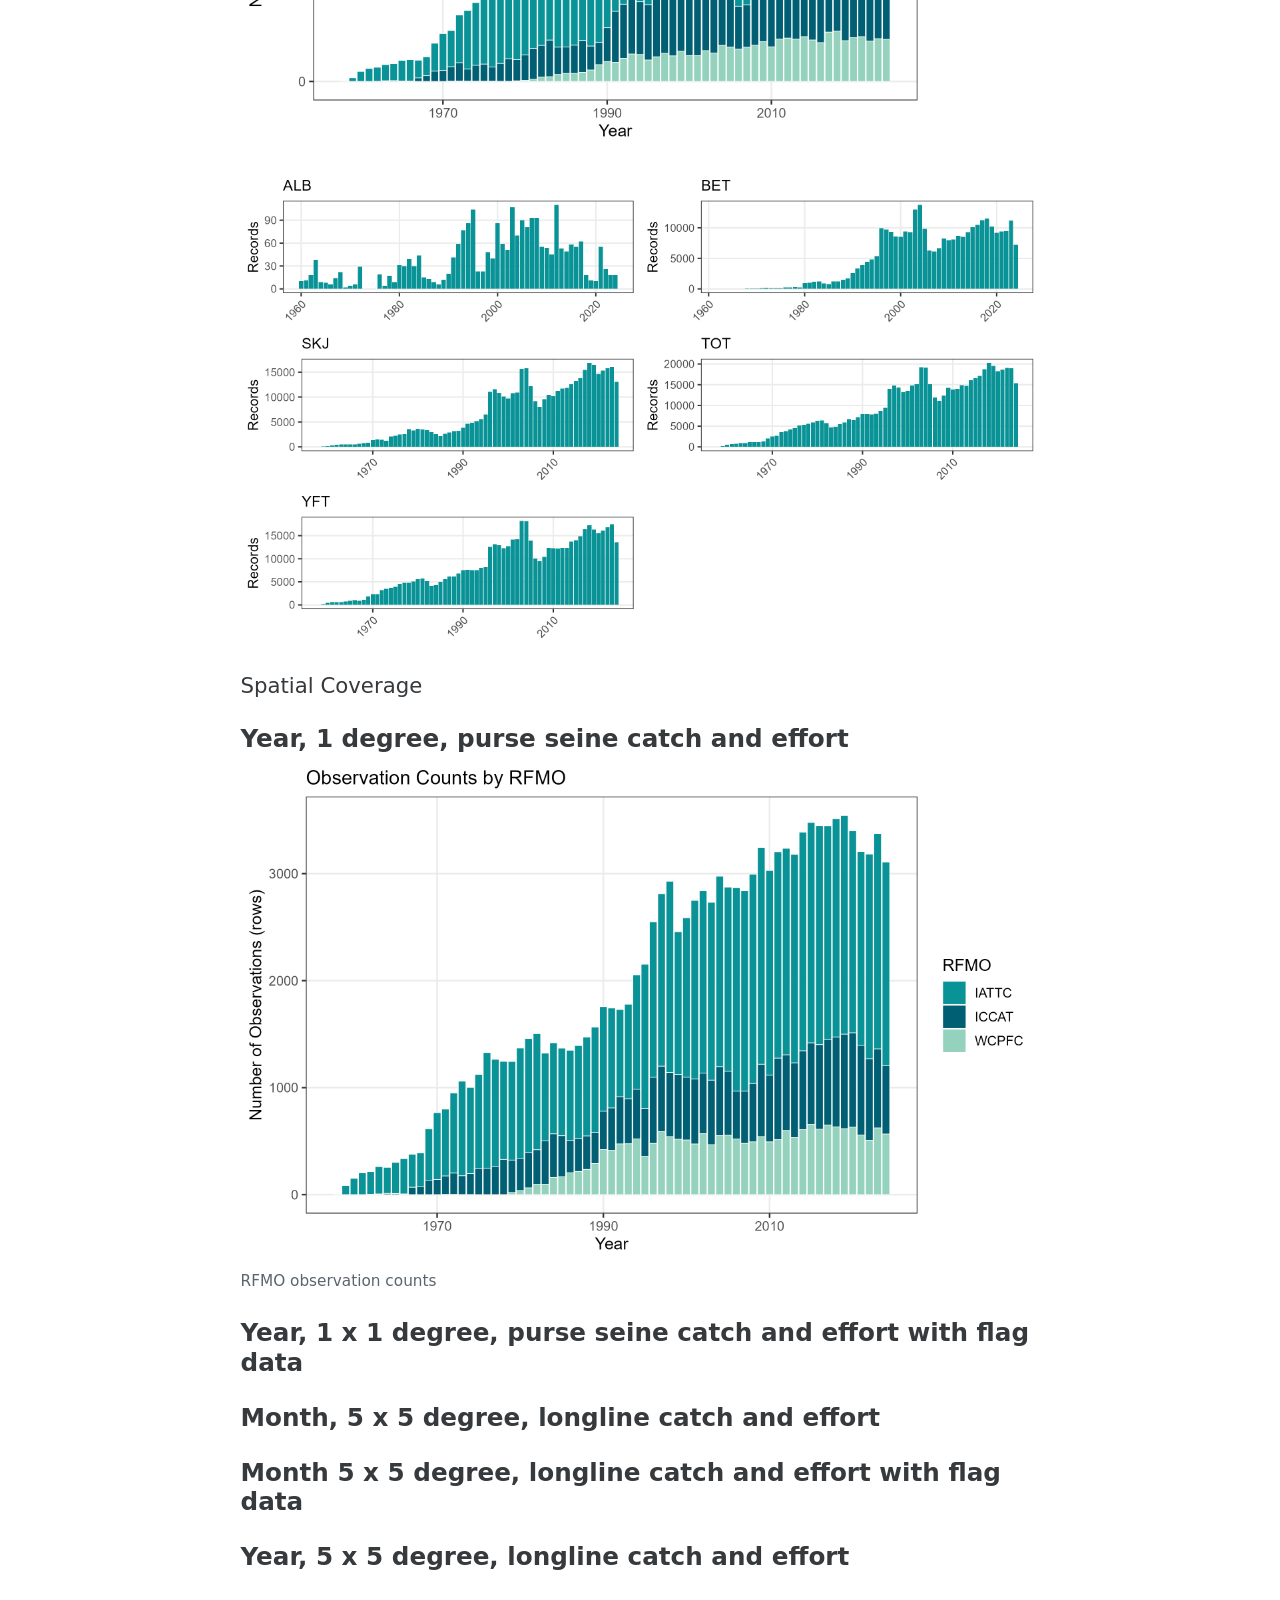
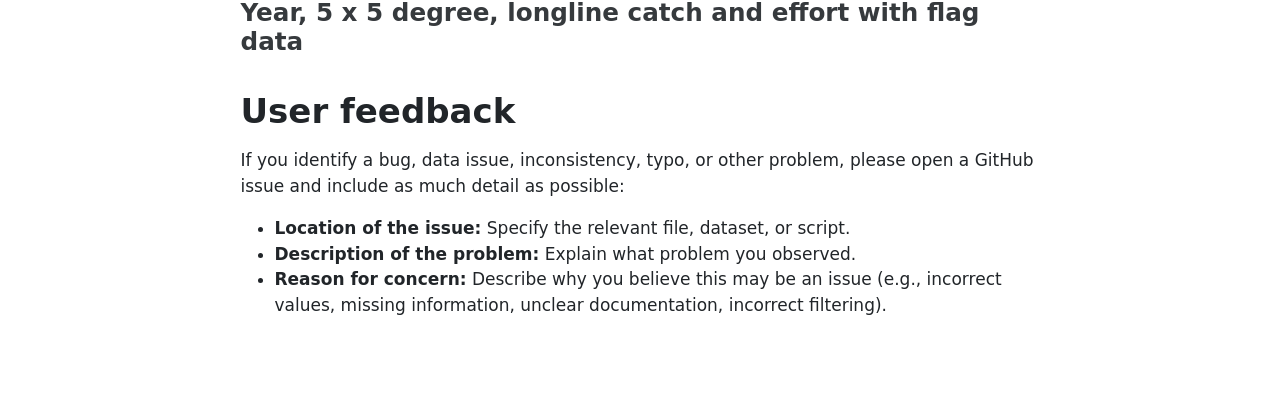
==== commit d823887e: "Edit dataset table in userguide to include metric tons and change name from versions to formats" ====
--- a/docs/index.html
+++ b/docs/index.html
@@ -101,6 +101,16 @@
 </header>
 
 
+<section id="how-to-cite" class="level2">
+<h2 class="anchored" data-anchor-id="how-to-cite">How to cite:</h2>
+<div class="quarto-figure quarto-figure-center">
+<figure class="figure">
+<p><a href="https://doi.org/10.5281/zenodo.21494710"><img src="https://zenodo.org/badge/DOI/10.5281/zenodo.21494710.svg" class="img-fluid figure-img"></a></p>
+<figcaption>DOI</figcaption>
+</figure>
+</div>
+<p>Emily Rodriguez &amp; Juan Carlos Villaseñor-Derbez. (2026). RFMO Tuna Catch and Effort Data (Version v0.0.0) [Dataset]. Zenodo. https://doi.org/10.5281/zenodo.21494710</p>
+</section>
 <section id="tuna-rfmo-data-user-guide" class="level1">
 <h1>Tuna RFMO Data User Guide</h1>
 <p>This document provides an overview for users utilizing the harmonized tuna RFMO datasets in this repository. It explains what data are available, how they are structured, and how to load data.</p>
@@ -114,98 +124,116 @@
 </ul>
 <p>Each RFMO publishes data in different formats, resolutions, and naming conventions. This repository standardizes them into a unified format so users can work with a single, consistent set of catch and effort datasets.</p>
 </section>
-<section id="available-dataset-versions" class="level2">
-<h2 class="anchored" data-anchor-id="available-dataset-versions">Available dataset versions</h2>
+<section id="available-datasets" class="level2">
+<h2 class="anchored" data-anchor-id="available-datasets">Available datasets</h2>
 <p>Files located under <code>data/output/</code></p>
 <table class="caption-top table">
 <colgroup>
+<col style="width: 21%">
+<col style="width: 6%">
+<col style="width: 4%">
+<col style="width: 5%">
 <col style="width: 9%">
-<col style="width: 6%">
-<col style="width: 7%">
-<col style="width: 14%">
-<col style="width: 6%">
-<col style="width: 15%">
-<col style="width: 27%">
-<col style="width: 11%">
+<col style="width: 9%">
+<col style="width: 4%">
+<col style="width: 10%">
+<col style="width: 19%">
+<col style="width: 8%">
 </colgroup>
 <thead>
 <tr class="header">
+<th>Dataset</th>
 <th>Gear</th>
 <th>Spatial</th>
 <th>Temporal</th>
 <th>Temporal Coverage</th>
-<th>By flag</th>
+<th>Total Catch (mt)</th>
+<th>By Flag</th>
 <th>RFMOs Included</th>
 <th>Dataset</th>
-<th>Versions</th>
+<th>Formats</th>
 </tr>
 </thead>
 <tbody>
 <tr class="odd">
+<td><code>allrfmo_month_1deg_purseseine.rds</code></td>
 <td>purse seine</td>
 <td>1°×1°</td>
 <td>month</td>
-<td>1958–2024</td>
+<td>1958-2024</td>
+<td>64,848,155</td>
 <td>no</td>
 <td>IATTC, ICCAT, WCPFC</td>
 <td><code>allrfmo_month_1deg_purseseine</code></td>
 <td><code>.csv</code>, <code>.rds</code></td>
 </tr>
 <tr class="even">
+<td><code>allrfmo_year_1deg_purseseine.rds</code></td>
 <td>purse seine</td>
 <td>1°×1°</td>
 <td>year</td>
-<td>1958–2024</td>
+<td>1958-2024</td>
+<td>67,807,604</td>
 <td>no</td>
 <td>IATTC, ICCAT, WCPFC</td>
 <td><code>allrfmo_year_1deg_purseseine</code></td>
 <td><code>.csv</code>, <code>.rds</code></td>
 </tr>
 <tr class="odd">
+<td><code>allrfmo_year_1deg_purseseine_flag.rds</code></td>
 <td>purse seine</td>
 <td>1°×1°</td>
 <td>year</td>
-<td>1958–2024</td>
+<td>1958-2024</td>
+<td>54,633,092</td>
 <td>yes</td>
 <td>IATTC, ICCAT, WCPFC</td>
 <td><code>allrfmo_year_1deg_purseseine_flag</code></td>
 <td><code>.csv</code>, <code>.rds</code></td>
 </tr>
 <tr class="even">
+<td><code>allrfmo_month_5deg_longline.rds</code></td>
 <td>longline</td>
 <td>5°×5°</td>
 <td>month</td>
-<td>1950–2024</td>
+<td>1950-2024</td>
+<td>14,527,054</td>
 <td>no</td>
 <td>IATTC, ICCAT, WCPFC</td>
 <td><code>allrfmo_month_5deg_longline</code></td>
 <td><code>.csv</code>, <code>.rds</code></td>
 </tr>
 <tr class="odd">
+<td><code>allrfmo_month_5deg_longline_flag.rds</code></td>
 <td>longline</td>
 <td>5°×5°</td>
 <td>month</td>
-<td>1950–2024</td>
+<td>1950-2024</td>
+<td>13,113,173</td>
 <td>yes</td>
 <td>IATTC, ICCAT, WCPFC</td>
 <td><code>allrfmo_month_5deg_longline_flag</code></td>
 <td><code>.csv</code>, <code>.rds</code></td>
 </tr>
 <tr class="even">
+<td><code>allrfmo_year_5deg_longline.rds</code></td>
 <td>longline</td>
 <td>5°×5°</td>
 <td>year</td>
-<td>1951–2024</td>
+<td>1951-2024</td>
+<td>10,944,941</td>
 <td>no</td>
 <td>IATTC, ICCAT, WCPFC</td>
 <td><code>allrfmo_year_5deg_longline</code></td>
 <td><code>.csv</code>, <code>.rds</code></td>
 </tr>
 <tr class="odd">
+<td><code>allrfmo_year_5deg_longline_flag.rds</code></td>
 <td>longline</td>
 <td>5°×5°</td>
 <td>year</td>
-<td>1951–2024</td>
+<td>1951-2024</td>
+<td>11,134,893</td>
 <td>yes</td>
 <td>IATTC, ICCAT, WCPFC</td>
 <td><code>allrfmo_year_5deg_longline_flag</code></td>
@@ -213,10 +241,54 @@
 </tr>
 </tbody>
 </table>
-</section>
-<section id="available-variables" class="level2">
-<h2 class="anchored" data-anchor-id="available-variables">Available variables</h2>
+<section id="additonal-length-data" class="level3">
+<h3 class="anchored" data-anchor-id="additonal-length-data">Additonal length data</h3>
+<p>Files located under <code>data/output/</code></p>
 <table class="caption-top table">
+<colgroup>
+<col style="width: 19%">
+<col style="width: 6%">
+<col style="width: 8%">
+<col style="width: 9%">
+<col style="width: 17%">
+<col style="width: 8%">
+<col style="width: 14%">
+<col style="width: 14%">
+</colgroup>
+<thead>
+<tr class="header">
+<th>Dataset</th>
+<th>Gear</th>
+<th>Spatial</th>
+<th>Temporal</th>
+<th>Temporal Coverage</th>
+<th>By Flag</th>
+<th>RMFOs Included</th>
+<th>Formats</th>
+</tr>
+</thead>
+<tbody>
+<tr class="odd">
+<td><code>wcpfc_length_data</code></td>
+<td>multi</td>
+<td>5°×5°</td>
+<td>multi</td>
+<td>1953-2025</td>
+<td>no</td>
+<td>WCPFC</td>
+<td><code>.csv</code>, <code>.rds</code></td>
+</tr>
+</tbody>
+</table>
+</section>
+</section>
+<section id="available-variables-for-catch-and-effort-data" class="level2">
+<h2 class="anchored" data-anchor-id="available-variables-for-catch-and-effort-data">Available variables for catch and effort data</h2>
+<table class="caption-top table">
+<colgroup>
+<col style="width: 22%">
+<col style="width: 77%">
+</colgroup>
 <thead>
 <tr class="header">
 <th>Variables</th>
@@ -265,6 +337,14 @@
 <td>Total catch (mt)</td>
 </tr>
 <tr class="odd">
+<td><code>catch_tot_mt</code></td>
+<td>Total catch (mt) (for longline datasets)</td>
+</tr>
+<tr class="even">
+<td><code>catch_tot_num</code></td>
+<td>Total catch (numbers of tuna caught) (for longline datasets)</td>
+</tr>
+<tr class="odd">
 <td><code>catch_skj</code></td>
 <td>Catch of skipjack tuna (mt)</td>
 </tr>
@@ -283,8 +363,42 @@
 </tbody>
 </table>
 </section>
-<section id="spatial-coverage" class="level2">
-<h2 class="anchored" data-anchor-id="spatial-coverage">Spatial Coverage</h2>
+<section id="additional-variables-specific-to-length-datasets" class="level2">
+<h2 class="anchored" data-anchor-id="additional-variables-specific-to-length-datasets">Additional variables specific to length datasets</h2>
+<table class="caption-top table">
+<colgroup>
+<col style="width: 18%">
+<col style="width: 81%">
+</colgroup>
+<thead>
+<tr class="header">
+<th>Variables</th>
+<th>Description</th>
+</tr>
+</thead>
+<tbody>
+<tr class="odd">
+<td><code>tstrat</code></td>
+<td>Temporal stratification</td>
+</tr>
+<tr class="even">
+<td><code>gear</code></td>
+<td>Gear type</td>
+</tr>
+<tr class="odd">
+<td><code>species</code></td>
+<td>Tuna species</td>
+</tr>
+<tr class="even">
+<td><code>length_cm</code></td>
+<td>Fish length in centimeters</td>
+</tr>
+<tr class="odd">
+<td><code>length_bin</code></td>
+<td>Length class/bin in cm based on interval (e.g., 1,2 cm bins)</td>
+</tr>
+</tbody>
+</table>
 </section>
 <section id="downloading-.rds-data-in-r" class="level2">
 <h2 class="anchored" data-anchor-id="downloading-.rds-data-in-r">Downloading <code>.rds</code> data in R</h2>
@@ -341,8 +455,8 @@
 <section id="month-1-x-1-degree-purse-seine-catch-and-effort" class="level3">
 <h3 class="anchored" data-anchor-id="month-1-x-1-degree-purse-seine-catch-and-effort">Month, 1 x 1 degree, purse seine catch and effort</h3>
 <p><img src="../results/figures/rfmo_observations/month_1deg_ps_rfmo_counts.png" class="img-fluid" alt="Annual observation counts by RFMO"> <img src="../results/figures/species_availability/month_1deg_ps_species_availability.png" class="img-fluid" alt="Annual species availability"></p>
-<section id="spatial-coverage-1" class="level4">
-<h4 class="anchored" data-anchor-id="spatial-coverage-1">Spatial Coverage</h4>
+<section id="spatial-coverage" class="level4">
+<h4 class="anchored" data-anchor-id="spatial-coverage">Spatial Coverage</h4>
 </section>
 </section>
 <section id="year-1-degree-purse-seine-catch-and-effort" class="level3">
@@ -370,9 +484,6 @@
 <h3 class="anchored" data-anchor-id="year-5-x-5-degree-longline-catch-and-effort-with-flag-data">Year, 5 x 5 degree, longline catch and effort with flag data</h3>
 </section>
 </section>
-</section>
-<section id="citing-this-data" class="level1">
-<h1>Citing this data</h1>
 </section>
 <section id="user-feedback" class="level1">
 <h1>User feedback</h1>
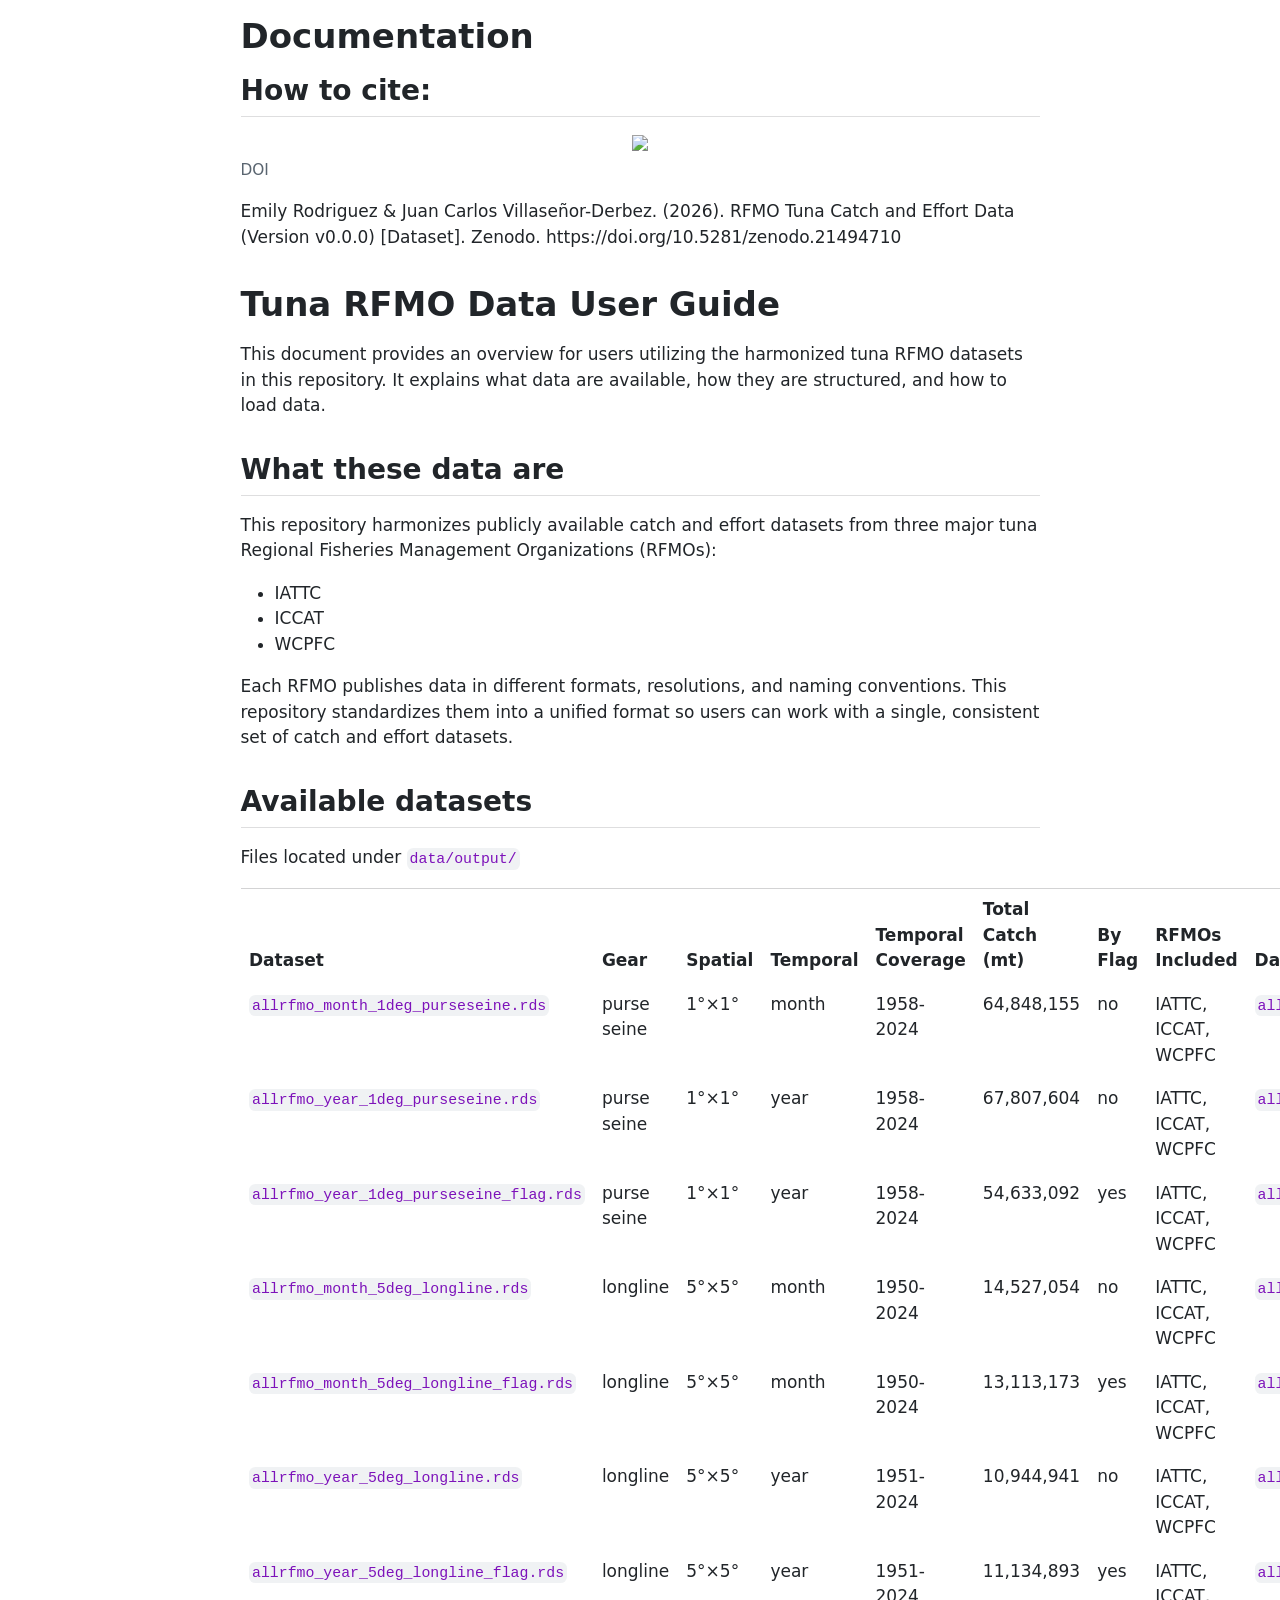
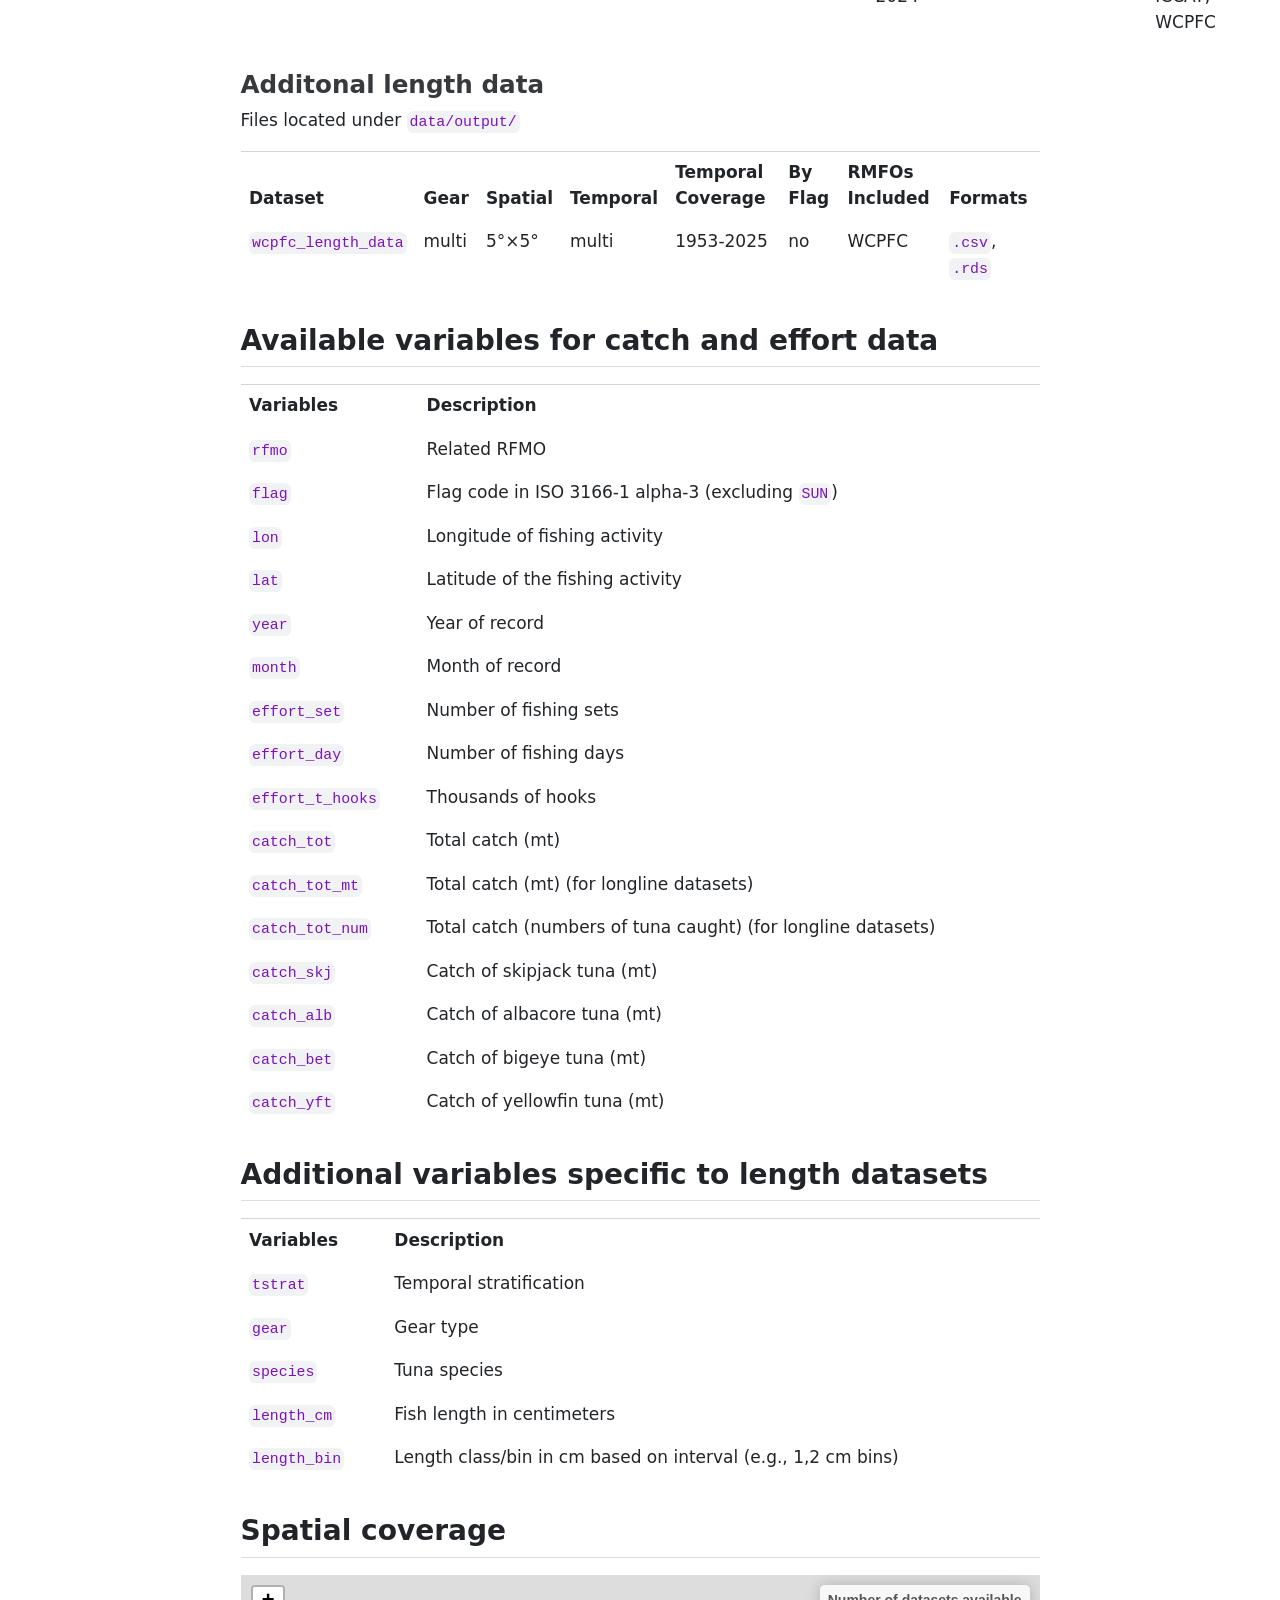
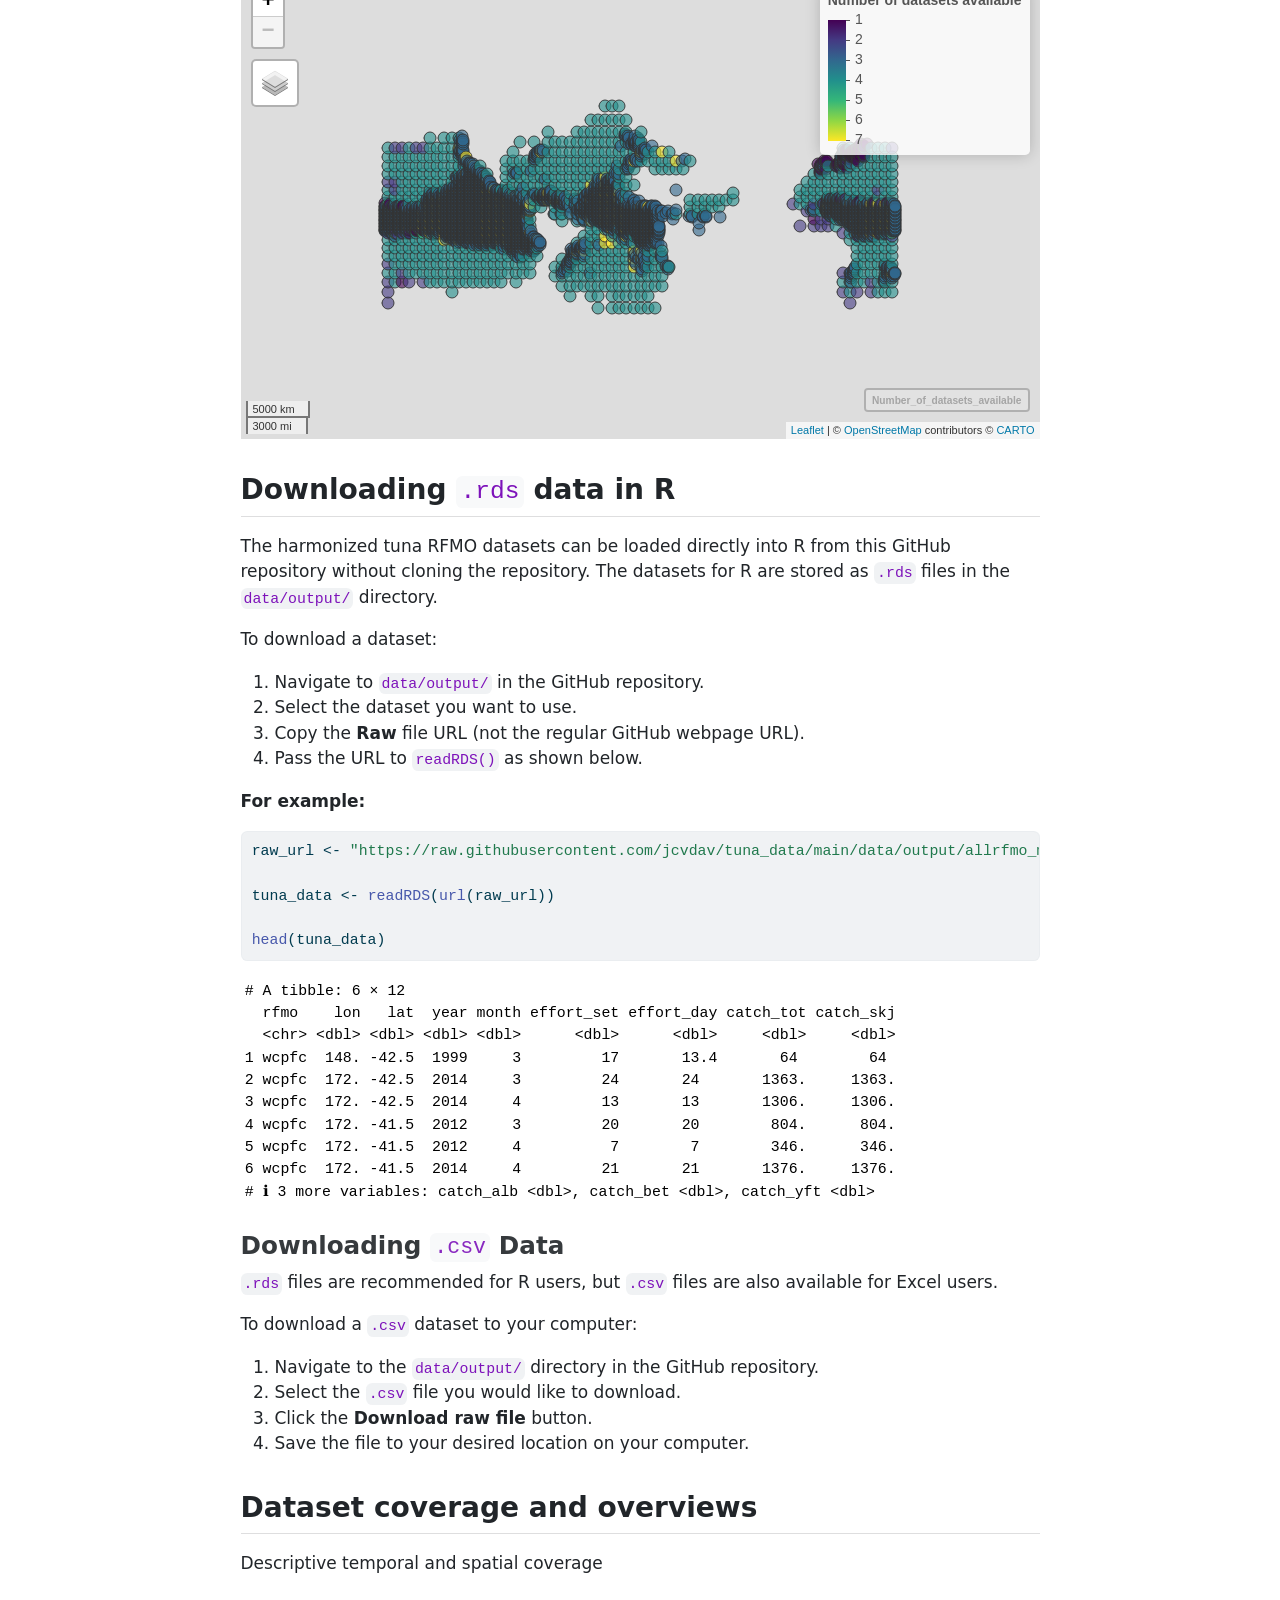
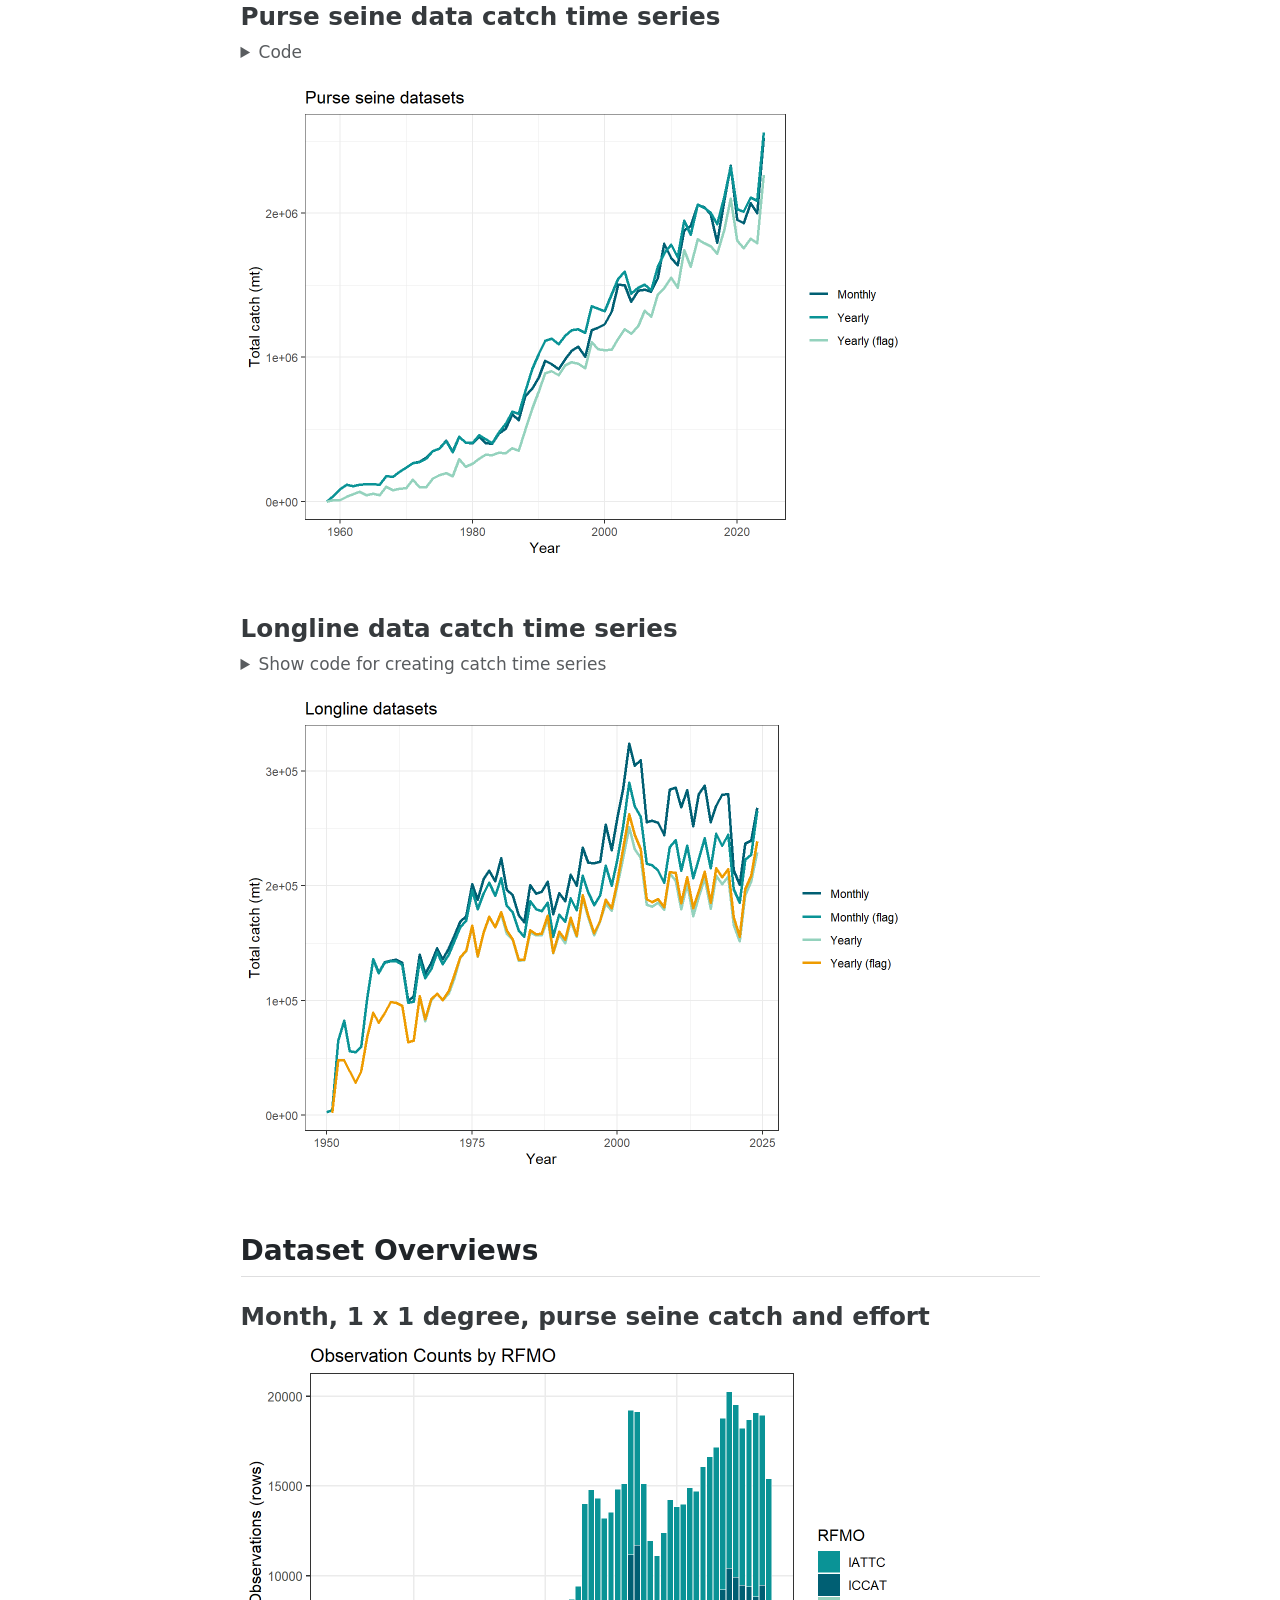
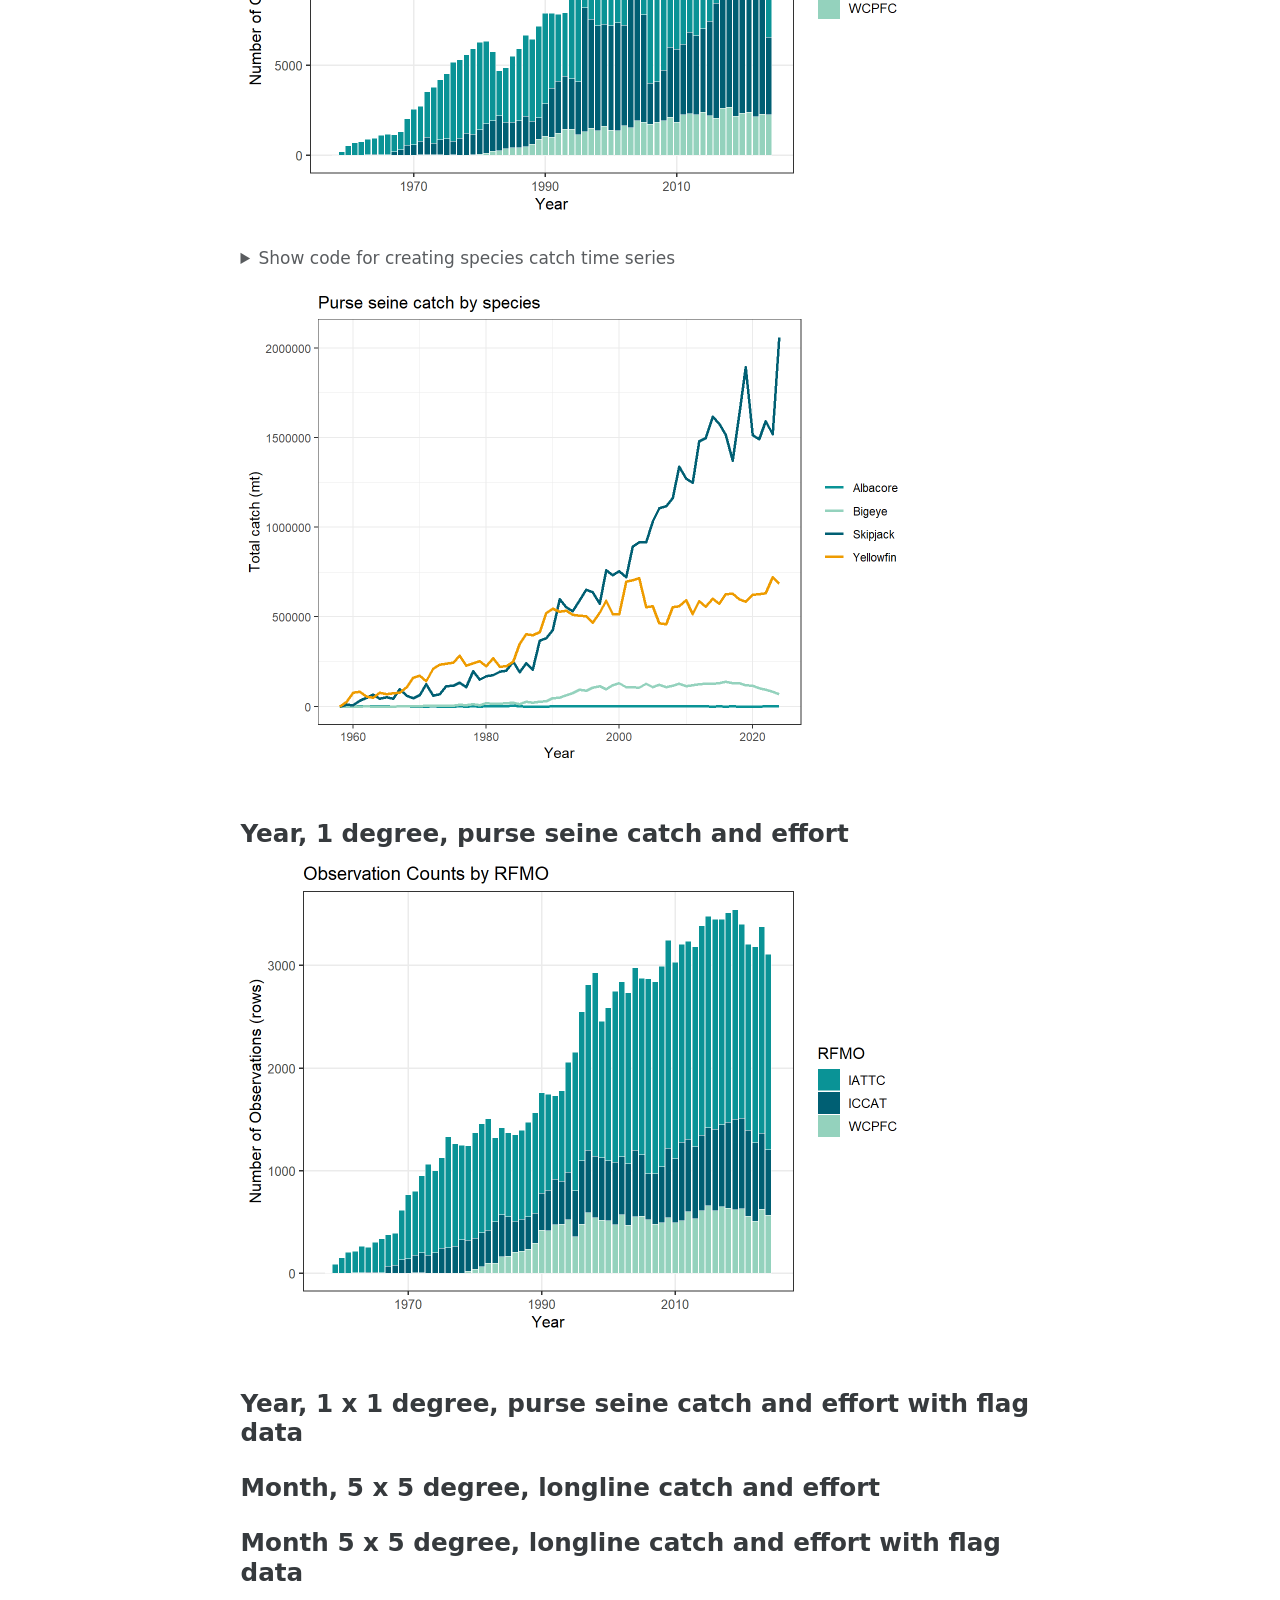
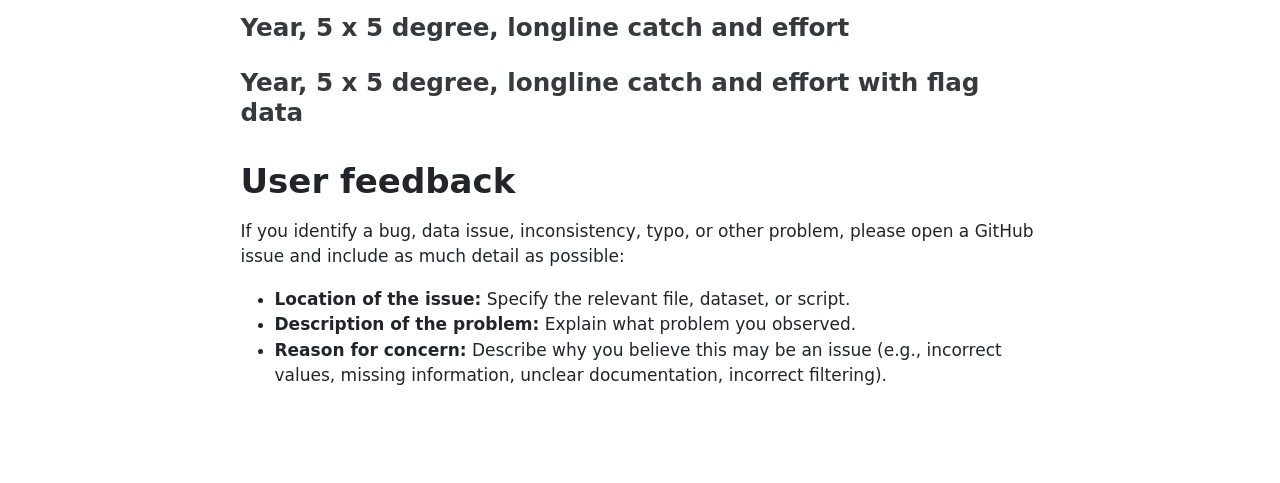
==== commit d1a71e9f: "Add sample figures to index" ====
--- a/docs/index.html
+++ b/docs/index.html
@@ -72,6 +72,42 @@
 <script src="index_files/libs/bootstrap/bootstrap.min.js"></script>
 <link href="index_files/libs/bootstrap/bootstrap-icons.css" rel="stylesheet">
 <link href="index_files/libs/bootstrap/bootstrap-efbb37e9afcc02144ebbc7afd12a776f.min.css" rel="stylesheet" append-hash="true" id="quarto-bootstrap" data-mode="light">
+<link href="index_files/libs/htmltools-fill-0.5.9/fill.css" rel="stylesheet">
+
+<script src="index_files/libs/htmlwidgets-1.6.4/htmlwidgets.js"></script>
+
+<script src="index_files/libs/jquery-3.6.0/jquery-3.6.0.min.js"></script>
+
+<link href="index_files/libs/leaflet-1.3.1/leaflet.css" rel="stylesheet">
+
+<script src="index_files/libs/leaflet-1.3.1/leaflet.js"></script>
+
+<link href="index_files/libs/leafletfix-1.0.0/leafletfix.css" rel="stylesheet">
+
+<script src="index_files/libs/proj4-2.6.2/proj4.min.js"></script>
+
+<script src="index_files/libs/Proj4Leaflet-1.0.1/proj4leaflet.js"></script>
+
+<link href="index_files/libs/rstudio_leaflet-1.3.1/rstudio_leaflet.css" rel="stylesheet">
+
+<script src="index_files/libs/leaflet-binding-2.2.3/leaflet.js"></script>
+
+<script src="index_files/libs/leaflet-providers-3.0.0/leaflet-providers.js"></script>
+
+<script src="index_files/libs/leaflet-providers-plugin-2.2.3/leaflet-providers-plugin.js"></script>
+
+<script src="index_files/libs/HomeButton-0.0.1/home-button.js"></script>
+
+<script src="index_files/libs/HomeButton-0.0.1/easy-button-src.min.js"></script>
+
+<link href="index_files/libs/Number_of_datasets_available-CSS-0.0.1/Number_of_datasets_available_home-button.css" rel="stylesheet">
+
+<script src="index_files/libs/clipboard-0.0.1/setClipboardText.js"></script>
+
+<link href="index_files/libs/mapviewCSS-0.0.1/mapview-popup.css" rel="stylesheet">
+
+<link href="index_files/libs/mapviewCSS-0.0.1/mapview.css" rel="stylesheet">
+
 
 
 </head>
@@ -400,6 +436,15 @@
 </tbody>
 </table>
 </section>
+<section id="spatial-coverage" class="level2">
+<h2 class="anchored" data-anchor-id="spatial-coverage">Spatial coverage</h2>
+<div class="cell">
+<div class="cell-output-display">
+<div class="leaflet html-widget html-fill-item" id="htmlwidget-191d276a4d7b3df685e9" style="width:100%;height:464px;"></div>
+<script type="application/json" data-for="htmlwidget-191d276a4d7b3df685e9">{"x":{"options":{"minZoom":1,"maxZoom":52,"crs":{"crsClass":"L.CRS.EPSG3857","code":null,"proj4def":null,"projectedBounds":null,"options":{}},"preferCanvas":false,"bounceAtZoomLimits":false,"maxBounds":[[[-90,-370]],[[90,370]]]},"calls":[{"method":"addProviderTiles","args":["CartoDB.Positron","CartoDB.Positron","CartoDB.Positron",{"errorTileUrl":"","noWrap":false,"detectRetina":false,"pane":"tilePane"}]},{"method":"addProviderTiles","args":["CartoDB.DarkMatter","CartoDB.DarkMatter","CartoDB.DarkMatter",{"errorTileUrl":"","noWrap":false,"detectRetina":false,"pane":"tilePane"}]},{"method":"addProviderTiles","args":["OpenStreetMap","OpenStreetMap","OpenStreetMap",{"errorTileUrl":"","noWrap":false,"detectRetina":false,"pane":"tilePane"}]},{"method":"addProviderTiles","args":["Esri.WorldImagery","Esri.WorldImagery","Esri.WorldImagery",{"errorTileUrl":"","noWrap":false,"detectRetina":false,"pane":"tilePane"}]},{"method":"addProviderTiles","args":["OpenTopoMap","OpenTopoMap","OpenTopoMap",{"errorTileUrl":"","noWrap":false,"detectRetina":false,"pane":"tilePane"}]},{"method":"createMapPane","args":["point",440]},{"method":"addCircleMarkers","args":[[-11.5,-10.5,-9.5,-8.5,-7.5,-6.5,-5.5,-4.5,-3.5,-2.5,-1.5,-0.5,0.5,1.5,2.5,3.5,4.5,5.5,6.5,8.5,-11.5,-10.5,-9.5,-8.5,-7.5,-6.5,-5.5,-4.5,-3.5,-2.5,-1.5,-0.5,0.5,1.5,2.5,3.5,4.5,5.5,6.5,-52.5,-47.5,-42.5,-37.5,-32.5,-27.5,-22.5,-17.5,-12.5,-11.5,-10.5,-9.5,-8.5,-7.5,-6.5,-5.5,-4.5,-3.5,-2.5,-1.5,-0.5,0.5,1.5,2.5,3.5,4.5,5.5,6.5,7.5,12.5,17.5,22.5,27.5,32.5,37.5,42.5,-9.5,-8.5,-7.5,-6.5,-5.5,-4.5,-3.5,-2.5,-1.5,-0.5,0.5,1.5,2.5,3.5,4.5,5.5,6.5,-10.5,-9.5,-8.5,-7.5,-6.5,-5.5,-4.5,-3.5,-2.5,-1.5,-0.5,0.5,1.5,2.5,3.5,4.5,5.5,6.5,7.5,-13.5,-12.5,-10.5,-9.5,-8.5,-7.5,-6.5,-5.5,-4.5,-3.5,-2.5,-1.5,-0.5,0.5,1.5,2.5,3.5,4.5,5.5,6.5,-13.5,-11.5,-10.5,-9.5,-8.5,-7.5,-6.5,-5.5,-4.5,-3.5,-2.5,-1.5,-0.5,0.5,1.5,2.5,3.5,4.5,5.5,6.5,-42.5,-37.5,-32.5,-27.5,-22.5,-17.5,-14.5,-12.5,-11.5,-10.5,-9.5,-8.5,-7.5,-6.5,-5.5,-4.5,-3.5,-2.5,-1.5,-0.5,0.5,1.5,2.5,3.5,4.5,5.5,6.5,7.5,12.5,17.5,22.5,27.5,32.5,37.5,42.5,-12.5,-10.5,-9.5,-8.5,-7.5,-6.5,-5.5,-4.5,-3.5,-2.5,-1.5,-0.5,0.5,1.5,2.5,3.5,4.5,5.5,-13.5,-10.5,-9.5,-8.5,-7.5,-6.5,-5.5,-4.5,-3.5,-2.5,-1.5,-0.5,0.5,1.5,2.5,3.5,4.5,5.5,6.5,-10.5,-9.5,-8.5,-7.5,-6.5,-5.5,-4.5,-3.5,-2.5,-1.5,-0.5,0.5,1.5,2.5,3.5,4.5,5.5,6.5,-11.5,-10.5,-9.5,-8.5,-7.5,-6.5,-5.5,-4.5,-3.5,-2.5,-1.5,-0.5,0.5,1.5,2.5,3.5,4.5,5.5,6.5,-42.5,-37.5,-32.5,-27.5,-22.5,-17.5,-12.5,-11.5,-10.5,-9.5,-8.5,-7.5,-6.5,-5.5,-4.5,-3.5,-2.5,-1.5,-0.5,0.5,1.5,2.5,3.5,4.5,5.5,6.5,7.5,12.5,17.5,22.5,27.5,32.5,37.5,42.5,-12.5,-10.5,-9.5,-8.5,-7.5,-6.5,-5.5,-4.5,-3.5,-2.5,-1.5,-0.5,0.5,1.5,2.5,3.5,4.5,5.5,6.5,-10.5,-9.5,-8.5,-7.5,-6.5,-5.5,-4.5,-3.5,-2.5,-1.5,-0.5,0.5,1.5,2.5,3.5,4.5,5.5,-12.5,-10.5,-9.5,-8.5,-7.5,-6.5,-5.5,-4.5,-3.5,-2.5,-1.5,-0.5,0.5,1.5,2.5,3.5,4.5,5.5,6.5,-12.5,-10.5,-9.5,-8.5,-7.5,-6.5,-5.5,-4.5,-3.5,-2.5,-1.5,-0.5,0.5,1.5,2.5,3.5,4.5,-42.5,-37.5,-32.5,-27.5,-22.5,-17.5,-12.5,-10.5,-9.5,-8.5,-7.5,-6.5,-5.5,-4.5,-3.5,-2.5,-1.5,-0.5,0.5,1.5,2.5,3.5,7.5,12.5,17.5,22.5,27.5,32.5,37.5,42.5,-12.5,-10.5,-8.5,-7.5,-6.5,-5.5,-4.5,-3.5,-2.5,-1.5,-0.5,0.5,1.5,2.5,3.5,4.5,-11.5,-9.5,-8.5,-7.5,-6.5,-5.5,-4.5,-3.5,-2.5,-1.5,-0.5,0.5,1.5,2.5,3.5,4.5,-10.5,-9.5,-8.5,-7.5,-6.5,-5.5,-4.5,-3.5,-2.5,-1.5,-0.5,0.5,1.5,2.5,3.5,5.5,-11.5,-10.5,-9.5,-8.5,-7.5,-6.5,-5.5,-4.5,-3.5,-2.5,-1.5,-0.5,0.5,1.5,2.5,3.5,4.5,-37.5,-32.5,-27.5,-22.5,-17.5,-12.5,-9.5,-8.5,-7.5,-6.5,-5.5,-4.5,-3.5,-2.5,-1.5,-0.5,0.5,1.5,2.5,3.5,4.5,7.5,12.5,17.5,22.5,27.5,32.5,37.5,42.5,-11.5,-10.5,-8.5,-7.5,-6.5,-5.5,-4.5,-3.5,-2.5,-1.5,-0.5,0.5,1.5,2.5,3.5,4.5,5.5,-10.5,-9.5,-8.5,-7.5,-6.5,-5.5,-4.5,-3.5,-2.5,-1.5,-0.5,0.5,1.5,2.5,3.5,4.5,5.5,-10.5,-9.5,-8.5,-7.5,-6.5,-5.5,-4.5,-3.5,-2.5,-1.5,-0.5,0.5,1.5,2.5,3.5,4.5,5.5,-10.5,-9.5,-8.5,-7.5,-6.5,-5.5,-4.5,-3.5,-2.5,-1.5,-0.5,0.5,1.5,2.5,3.5,4.5,5.5,-42.5,-37.5,-32.5,-27.5,-22.5,-17.5,-12.5,-10.5,-9.5,-8.5,-7.5,-6.5,-5.5,-4.5,-3.5,-2.5,-1.5,-0.5,0.5,1.5,2.5,3.5,4.5,5.5,7.5,12.5,17.5,22.5,27.5,32.5,37.5,42.5,-11.5,-10.5,-8.5,-7.5,-6.5,-5.5,-4.5,-3.5,-2.5,-1.5,-0.5,0.5,1.5,2.5,3.5,4.5,5.5,-11.5,-8.5,-7.5,-6.5,-5.5,-4.5,-0.5,-12.5,-11.5,-10.5,-9.5,-8.5,-7.5,-6.5,-5.5,-4.5,-3.5,-2.5,-1.5,-0.5,0.5,1.5,2.5,3.5,4.5,5.5,6.5,7.5,8.5,9.5,10.5,11.5,-11.5,-10.5,-9.5,-8.5,-7.5,-6.5,-5.5,-4.5,-3.5,-2.5,-1.5,-0.5,0.5,1.5,2.5,3.5,4.5,5.5,6.5,7.5,8.5,9.5,10.5,11.5,-42.5,-37.5,-32.5,-27.5,-22.5,-17.5,-12.5,-11.5,-10.5,-9.5,-8.5,-7.5,-6.5,-5.5,-4.5,-3.5,-2.5,-1.5,-0.5,0.5,1.5,2.5,3.5,4.5,5.5,6.5,7.5,8.5,9.5,10.5,11.5,12.5,13.5,14.5,15.5,17.5,22.5,27.5,32.5,37.5,42.5,47.5,-13.5,-11.5,-10.5,-9.5,-8.5,-7.5,-6.5,-5.5,-4.5,-3.5,-2.5,-1.5,-0.5,0.5,1.5,2.5,3.5,4.5,5.5,6.5,7.5,8.5,9.5,10.5,11.5,12.5,13.5,14.5,-10.5,-9.5,-8.5,-7.5,-6.5,-5.5,-4.5,-3.5,-2.5,-1.5,-0.5,0.5,1.5,2.5,3.5,4.5,5.5,6.5,7.5,8.5,9.5,10.5,11.5,12.5,13.5,14.5,-13.5,-12.5,-11.5,-10.5,-9.5,-8.5,-7.5,-6.5,-5.5,-4.5,-3.5,-2.5,-1.5,-0.5,0.5,1.5,2.5,3.5,4.5,5.5,6.5,7.5,8.5,9.5,10.5,11.5,12.5,13.5,-13.5,-12.5,-11.5,-10.5,-9.5,-8.5,-7.5,-6.5,-5.5,-4.5,-3.5,-2.5,-1.5,-0.5,0.5,1.5,2.5,3.5,4.5,5.5,6.5,7.5,8.5,9.5,10.5,11.5,12.5,13.5,14.5,-42.5,-37.5,-32.5,-27.5,-22.5,-17.5,-12.5,-11.5,-10.5,-9.5,-8.5,-7.5,-6.5,-5.5,-4.5,-3.5,-2.5,-1.5,-0.5,0.5,1.5,2.5,3.5,4.5,5.5,6.5,7.5,8.5,9.5,10.5,11.5,12.5,13.5,14.5,15.5,17.5,22.5,27.5,32.5,37.5,42.5,-12.5,-11.5,-10.5,-9.5,-8.5,-7.5,-6.5,-5.5,-4.5,-3.5,-2.5,-1.5,-0.5,0.5,1.5,2.5,3.5,4.5,5.5,6.5,7.5,8.5,9.5,10.5,11.5,12.5,13.5,14.5,-12.5,-11.5,-9.5,-8.5,-7.5,-6.5,-5.5,-4.5,-3.5,-2.5,-1.5,-0.5,0.5,1.5,2.5,3.5,4.5,5.5,6.5,7.5,8.5,9.5,10.5,11.5,12.5,13.5,-9.5,-8.5,-7.5,-6.5,-5.5,-4.5,-3.5,-2.5,-1.5,-0.5,0.5,1.5,2.5,3.5,4.5,5.5,6.5,7.5,8.5,9.5,10.5,11.5,12.5,13.5,14.5,-13.5,-12.5,-11.5,-10.5,-9.5,-7.5,-6.5,-5.5,-4.5,-3.5,-2.5,-1.5,-0.5,0.5,1.5,2.5,3.5,4.5,5.5,6.5,7.5,8.5,9.5,10.5,11.5,12.5,13.5,14.5,15.5,-42.5,-37.5,-32.5,-27.5,-22.5,-17.5,-12.5,-11.5,-10.5,-9.5,-8.5,-7.5,-6.5,-5.5,-4.5,-3.5,-2.5,-1.5,-0.5,0.5,1.5,2.5,3.5,4.5,5.5,6.5,7.5,8.5,9.5,10.5,11.5,12.5,13.5,14.5,17.5,22.5,27.5,32.5,37.5,42.5,47.5,-16.5,-13.5,-12.5,-11.5,-10.5,-9.5,-8.5,-7.5,-6.5,-5.5,-4.5,-3.5,-2.5,-1.5,-0.5,0.5,1.5,2.5,3.5,4.5,5.5,6.5,7.5,8.5,9.5,10.5,11.5,12.5,13.5,14.5,15.5,-15.5,-14.5,-13.5,-12.5,-11.5,-10.5,-9.5,-8.5,-7.5,-6.5,-5.5,-4.5,-3.5,-2.5,-1.5,-0.5,0.5,1.5,2.5,3.5,4.5,5.5,6.5,7.5,8.5,9.5,10.5,11.5,12.5,13.5,14.5,15.5,17.5,-15.5,-14.5,-13.5,-12.5,-11.5,-10.5,-9.5,-8.5,-7.5,-6.5,-5.5,-4.5,-3.5,-2.5,-1.5,-0.5,0.5,1.5,2.5,3.5,4.5,5.5,6.5,7.5,8.5,9.5,10.5,11.5,12.5,13.5,14.5,15.5,16.5,17.5,-15.5,-14.5,-13.5,-12.5,-11.5,-10.5,-9.5,-8.5,-7.5,-6.5,-5.5,-4.5,-3.5,-2.5,-1.5,-0.5,0.5,1.5,2.5,3.5,4.5,5.5,6.5,7.5,8.5,9.5,10.5,11.5,12.5,13.5,14.5,15.5,17.5,18.5,-47.5,-42.5,-37.5,-32.5,-27.5,-22.5,-17.5,-16.5,-15.5,-14.5,-13.5,-12.5,-11.5,-10.5,-9.5,-8.5,-7.5,-6.5,-5.5,-4.5,-3.5,-2.5,-1.5,-0.5,0.5,1.5,2.5,3.5,4.5,5.5,6.5,7.5,8.5,9.5,10.5,11.5,12.5,13.5,14.5,15.5,16.5,17.5,18.5,22.5,27.5,32.5,37.5,42.5,47.5,-16.5,-15.5,-14.5,-13.5,-12.5,-11.5,-10.5,-9.5,-8.5,-7.5,-6.5,-5.5,-4.5,-3.5,-2.5,-1.5,-0.5,0.5,1.5,2.5,3.5,4.5,5.5,6.5,7.5,8.5,9.5,10.5,11.5,12.5,13.5,14.5,15.5,16.5,17.5,18.5,-17.5,-16.5,-15.5,-14.5,-13.5,-12.5,-11.5,-10.5,-9.5,-8.5,-7.5,-6.5,-5.5,-4.5,-3.5,-2.5,-1.5,-0.5,0.5,1.5,2.5,3.5,4.5,5.5,6.5,7.5,8.5,9.5,10.5,11.5,12.5,13.5,14.5,15.5,16.5,17.5,18.5,19.5,-17.5,-16.5,-15.5,-14.5,-13.5,-12.5,-11.5,-10.5,-9.5,-8.5,-7.5,-6.5,-5.5,-4.5,-3.5,-2.5,-1.5,-0.5,0.5,1.5,2.5,3.5,4.5,5.5,6.5,7.5,8.5,9.5,10.5,11.5,12.5,13.5,14.5,15.5,16.5,17.5,18.5,19.5,25.5,-19.5,-17.5,-16.5,-15.5,-14.5,-13.5,-12.5,-11.5,-10.5,-9.5,-8.5,-7.5,-6.5,-5.5,-4.5,-3.5,-2.5,-1.5,-0.5,0.5,1.5,2.5,3.5,4.5,5.5,6.5,7.5,8.5,9.5,10.5,11.5,12.5,13.5,14.5,15.5,16.5,17.5,18.5,19.5,20.5,24.5,25.5,-42.5,-37.5,-32.5,-27.5,-22.5,-18.5,-17.5,-16.5,-15.5,-14.5,-13.5,-12.5,-11.5,-10.5,-9.5,-8.5,-7.5,-6.5,-5.5,-4.5,-3.5,-2.5,-1.5,-0.5,0.5,1.5,2.5,3.5,4.5,5.5,6.5,7.5,8.5,9.5,10.5,11.5,12.5,13.5,14.5,15.5,16.5,17.5,18.5,19.5,20.5,22.5,25.5,26.5,27.5,32.5,37.5,39.5,41.5,42.5,47.5,-16.5,-15.5,-14.5,-13.5,-12.5,-11.5,-10.5,-9.5,-8.5,-7.5,-6.5,-5.5,-4.5,-3.5,-2.5,-1.5,-0.5,0.5,1.5,2.5,3.5,4.5,5.5,6.5,7.5,8.5,9.5,10.5,11.5,12.5,13.5,14.5,15.5,16.5,17.5,18.5,19.5,20.5,21.5,22.5,23.5,25.5,40.5,41.5,44.5,46.5,-18.5,-17.5,-16.5,-15.5,-14.5,-13.5,-12.5,-11.5,-10.5,-9.5,-8.5,-7.5,-6.5,-5.5,-4.5,-3.5,-2.5,-1.5,-0.5,0.5,1.5,2.5,3.5,4.5,5.5,6.5,7.5,8.5,9.5,10.5,11.5,12.5,13.5,14.5,15.5,16.5,17.5,18.5,19.5,20.5,21.5,22.5,23.5,24.5,26.5,38.5,39.5,40.5,41.5,42.5,44.5,45.5,46.5,48.5,-17.5,-16.5,-15.5,-14.5,-13.5,-12.5,-11.5,-10.5,-9.5,-8.5,-7.5,-6.5,-5.5,-4.5,-3.5,-2.5,-1.5,-0.5,0.5,1.5,2.5,3.5,4.5,5.5,6.5,7.5,8.5,9.5,10.5,11.5,12.5,13.5,14.5,15.5,16.5,17.5,18.5,19.5,20.5,21.5,22.5,23.5,24.5,25.5,26.5,27.5,39.5,40.5,41.5,44.5,45.5,46.5,-17.5,-16.5,-15.5,-14.5,-13.5,-12.5,-11.5,-10.5,-9.5,-8.5,-7.5,-6.5,-5.5,-4.5,-3.5,-2.5,-1.5,-0.5,0.5,1.5,2.5,3.5,4.5,5.5,6.5,7.5,8.5,9.5,10.5,11.5,12.5,13.5,14.5,15.5,16.5,17.5,18.5,19.5,20.5,21.5,23.5,24.5,25.5,26.5,32.5,35.5,36.5,-42.5,-37.5,-32.5,-27.5,-22.5,-18.5,-17.5,-16.5,-15.5,-14.5,-13.5,-12.5,-11.5,-10.5,-9.5,-8.5,-7.5,-6.5,-5.5,-4.5,-3.5,-2.5,-1.5,-0.5,0.5,1.5,2.5,3.5,4.5,5.5,6.5,7.5,8.5,9.5,10.5,11.5,12.5,13.5,14.5,15.5,16.5,17.5,18.5,19.5,20.5,21.5,22.5,23.5,24.5,25.5,26.5,27.5,32.5,35.5,36.5,37.5,-19.5,-18.5,-17.5,-16.5,-15.5,-14.5,-13.5,-12.5,-11.5,-10.5,-9.5,-8.5,-7.5,-6.5,-5.5,-4.5,-3.5,-2.5,-1.5,-0.5,0.5,1.5,2.5,3.5,4.5,5.5,6.5,7.5,8.5,9.5,10.5,11.5,12.5,13.5,14.5,15.5,16.5,17.5,18.5,19.5,20.5,21.5,22.5,23.5,24.5,25.5,26.5,27.5,28.5,34.5,35.5,-19.5,-18.5,-17.5,-16.5,-15.5,-14.5,-13.5,-12.5,-11.5,-10.5,-9.5,-8.5,-7.5,-6.5,-5.5,-4.5,-3.5,-2.5,-1.5,-0.5,0.5,1.5,2.5,3.5,4.5,5.5,6.5,7.5,8.5,9.5,10.5,11.5,12.5,13.5,14.5,15.5,16.5,17.5,18.5,19.5,20.5,21.5,22.5,23.5,24.5,25.5,28.5,30.5,33.5,34.5,-18.5,-17.5,-16.5,-15.5,-14.5,-13.5,-12.5,-11.5,-10.5,-9.5,-8.5,-7.5,-6.5,-5.5,-4.5,-3.5,-2.5,-1.5,-0.5,0.5,1.5,2.5,3.5,4.5,5.5,6.5,7.5,8.5,9.5,10.5,11.5,12.5,13.5,14.5,15.5,16.5,17.5,18.5,19.5,20.5,21.5,22.5,23.5,24.5,25.5,26.5,30.5,31.5,32.5,33.5,34.5,-17.5,-16.5,-15.5,-14.5,-13.5,-12.5,-11.5,-10.5,-9.5,-8.5,-7.5,-6.5,-5.5,-4.5,-3.5,-2.5,-1.5,-0.5,0.5,1.5,2.5,3.5,4.5,5.5,6.5,7.5,8.5,9.5,10.5,11.5,12.5,13.5,14.5,15.5,16.5,17.5,18.5,19.5,20.5,21.5,22.5,23.5,24.5,25.5,26.5,27.5,28.5,29.5,30.5,31.5,32.5,33.5,-42.5,-37.5,-32.5,-27.5,-22.5,-18.5,-17.5,-16.5,-15.5,-14.5,-13.5,-12.5,-11.5,-10.5,-9.5,-8.5,-7.5,-6.5,-5.5,-4.5,-3.5,-2.5,-1.5,-0.5,0.5,1.5,2.5,3.5,4.5,5.5,6.5,7.5,8.5,9.5,10.5,11.5,12.5,13.5,14.5,15.5,16.5,17.5,18.5,19.5,20.5,21.5,22.5,23.5,24.5,25.5,26.5,27.5,28.5,29.5,30.5,31.5,32.5,33.5,-20.5,-17.5,-16.5,-15.5,-14.5,-13.5,-12.5,-11.5,-10.5,-9.5,-8.5,-7.5,-6.5,-5.5,-4.5,-3.5,-2.5,-1.5,-0.5,0.5,1.5,2.5,3.5,4.5,5.5,6.5,7.5,8.5,9.5,10.5,11.5,12.5,13.5,14.5,15.5,16.5,17.5,18.5,19.5,20.5,21.5,22.5,23.5,24.5,25.5,26.5,27.5,28.5,29.5,30.5,31.5,32.5,-19.5,-18.5,-17.5,-16.5,-15.5,-14.5,-13.5,-12.5,-11.5,-10.5,-9.5,-8.5,-7.5,-6.5,-5.5,-4.5,-3.5,-2.5,-1.5,-0.5,0.5,1.5,2.5,3.5,4.5,5.5,6.5,7.5,8.5,9.5,10.5,11.5,12.5,13.5,14.5,15.5,16.5,17.5,18.5,19.5,20.5,21.5,22.5,23.5,24.5,25.5,26.5,27.5,28.5,29.5,30.5,-20.5,-18.5,-17.5,-16.5,-15.5,-14.5,-13.5,-12.5,-11.5,-10.5,-9.5,-8.5,-7.5,-6.5,-5.5,-4.5,-3.5,-2.5,-1.5,-0.5,0.5,1.5,2.5,3.5,4.5,5.5,6.5,7.5,8.5,9.5,10.5,11.5,12.5,13.5,14.5,15.5,16.5,17.5,18.5,19.5,20.5,21.5,22.5,23.5,24.5,25.5,26.5,27.5,28.5,29.5,-18.5,-17.5,-16.5,-15.5,-14.5,-13.5,-12.5,-11.5,-10.5,-9.5,-8.5,-7.5,-6.5,-5.5,-4.5,-3.5,-2.5,-1.5,-0.5,0.5,1.5,2.5,3.5,4.5,5.5,6.5,7.5,8.5,9.5,10.5,11.5,12.5,13.5,14.5,15.5,16.5,17.5,18.5,19.5,20.5,21.5,22.5,23.5,24.5,25.5,26.5,27.5,28.5,29.5,-42.5,-37.5,-32.5,-27.5,-22.5,-20.5,-19.5,-18.5,-17.5,-16.5,-15.5,-14.5,-13.5,-12.5,-11.5,-10.5,-9.5,-8.5,-7.5,-6.5,-5.5,-4.5,-3.5,-2.5,-1.5,-0.5,0.5,1.5,2.5,3.5,4.5,5.5,6.5,7.5,8.5,9.5,10.5,11.5,12.5,13.5,14.5,15.5,16.5,17.5,18.5,19.5,20.5,21.5,22.5,23.5,24.5,25.5,26.5,27.5,28.5,29.5,32.5,-19.5,-18.5,-17.5,-16.5,-15.5,-14.5,-13.5,-12.5,-11.5,-10.5,-9.5,-8.5,-7.5,-6.5,-5.5,-4.5,-3.5,-2.5,-1.5,-0.5,0.5,1.5,2.5,3.5,4.5,5.5,6.5,7.5,8.5,9.5,10.5,11.5,12.5,13.5,14.5,15.5,16.5,17.5,18.5,19.5,20.5,21.5,22.5,23.5,24.5,25.5,26.5,27.5,28.5,-19.5,-18.5,-17.5,-16.5,-15.5,-14.5,-13.5,-12.5,-11.5,-10.5,-9.5,-8.5,-7.5,-6.5,-5.5,-4.5,-3.5,-2.5,-1.5,-0.5,0.5,1.5,2.5,3.5,4.5,5.5,6.5,7.5,8.5,9.5,10.5,11.5,12.5,13.5,14.5,15.5,16.5,17.5,18.5,19.5,20.5,21.5,22.5,23.5,24.5,25.5,26.5,27.5,-20.5,-19.5,-18.5,-17.5,-16.5,-15.5,-14.5,-13.5,-12.5,-11.5,-10.5,-9.5,-8.5,-7.5,-6.5,-5.5,-4.5,-3.5,-2.5,-1.5,-0.5,0.5,1.5,2.5,3.5,4.5,5.5,6.5,7.5,8.5,9.5,10.5,11.5,12.5,13.5,14.5,15.5,16.5,17.5,18.5,19.5,20.5,21.5,22.5,23.5,24.5,25.5,26.5,-20.5,-19.5,-18.5,-17.5,-16.5,-15.5,-14.5,-13.5,-12.5,-11.5,-10.5,-9.5,-8.5,-7.5,-6.5,-5.5,-4.5,-3.5,-2.5,-1.5,-0.5,0.5,1.5,2.5,3.5,4.5,5.5,6.5,7.5,8.5,9.5,10.5,11.5,12.5,13.5,14.5,15.5,16.5,17.5,18.5,19.5,20.5,21.5,22.5,23.5,24.5,25.5,-42.5,-37.5,-32.5,-27.5,-22.5,-20.5,-19.5,-18.5,-17.5,-16.5,-15.5,-14.5,-13.5,-12.5,-11.5,-10.5,-9.5,-8.5,-7.5,-6.5,-5.5,-4.5,-3.5,-2.5,-1.5,-0.5,0.5,1.5,2.5,3.5,4.5,5.5,6.5,7.5,8.5,9.5,10.5,11.5,12.5,13.5,14.5,15.5,16.5,17.5,18.5,19.5,20.5,21.5,22.5,23.5,24.5,27.5,-19.5,-18.5,-17.5,-16.5,-15.5,-14.5,-13.5,-12.5,-11.5,-10.5,-9.5,-8.5,-7.5,-6.5,-5.5,-4.5,-3.5,-2.5,-1.5,-0.5,0.5,1.5,2.5,3.5,4.5,5.5,6.5,7.5,8.5,9.5,10.5,11.5,12.5,13.5,14.5,15.5,16.5,17.5,18.5,19.5,20.5,21.5,22.5,23.5,-18.5,-17.5,-16.5,-15.5,-14.5,-13.5,-12.5,-11.5,-10.5,-9.5,-8.5,-7.5,-6.5,-5.5,-4.5,-3.5,-2.5,-1.5,-0.5,0.5,1.5,2.5,3.5,4.5,5.5,6.5,7.5,8.5,9.5,10.5,11.5,12.5,13.5,14.5,15.5,16.5,17.5,18.5,19.5,20.5,21.5,22.5,-19.5,-18.5,-17.5,-16.5,-15.5,-14.5,-13.5,-12.5,-11.5,-10.5,-9.5,-8.5,-7.5,-6.5,-5.5,-4.5,-3.5,-2.5,-1.5,-0.5,0.5,1.5,2.5,3.5,4.5,5.5,6.5,7.5,8.5,9.5,10.5,11.5,12.5,13.5,14.5,15.5,16.5,17.5,18.5,19.5,-20.5,-19.5,-18.5,-17.5,-16.5,-15.5,-14.5,-13.5,-12.5,-11.5,-10.5,-9.5,-8.5,-7.5,-6.5,-5.5,-4.5,-3.5,-2.5,-1.5,-0.5,0.5,1.5,2.5,3.5,4.5,5.5,6.5,7.5,8.5,9.5,10.5,11.5,12.5,13.5,14.5,15.5,16.5,17.5,18.5,-42.5,-37.5,-32.5,-27.5,-22.5,-19.5,-18.5,-17.5,-16.5,-15.5,-14.5,-13.5,-12.5,-11.5,-10.5,-9.5,-8.5,-7.5,-6.5,-5.5,-4.5,-3.5,-2.5,-1.5,-0.5,0.5,1.5,2.5,3.5,4.5,5.5,6.5,7.5,8.5,9.5,10.5,11.5,12.5,13.5,14.5,15.5,16.5,17.5,18.5,-19.5,-18.5,-17.5,-16.5,-15.5,-14.5,-13.5,-12.5,-11.5,-10.5,-9.5,-8.5,-7.5,-6.5,-5.5,-4.5,-3.5,-2.5,-1.5,-0.5,0.5,1.5,2.5,3.5,4.5,5.5,6.5,7.5,8.5,9.5,10.5,11.5,12.5,13.5,14.5,15.5,16.5,17.5,-19.5,-18.5,-17.5,-16.5,-15.5,-14.5,-13.5,-12.5,-11.5,-10.5,-9.5,-8.5,-7.5,-6.5,-5.5,-4.5,-3.5,-2.5,-1.5,-0.5,0.5,1.5,2.5,3.5,4.5,5.5,6.5,7.5,8.5,9.5,10.5,11.5,12.5,13.5,14.5,15.5,16.5,17.5,-18.5,-17.5,-16.5,-15.5,-14.5,-13.5,-12.5,-11.5,-10.5,-9.5,-8.5,-7.5,-6.5,-5.5,-4.5,-3.5,-2.5,-1.5,-0.5,0.5,1.5,2.5,3.5,4.5,5.5,6.5,7.5,8.5,9.5,10.5,11.5,12.5,13.5,14.5,15.5,16.5,-20.5,-19.5,-18.5,-17.5,-16.5,-15.5,-14.5,-13.5,-12.5,-11.5,-10.5,-9.5,-8.5,-7.5,-6.5,-5.5,-4.5,-3.5,-2.5,-1.5,-0.5,0.5,1.5,2.5,3.5,4.5,5.5,6.5,7.5,8.5,9.5,10.5,11.5,12.5,13.5,14.5,15.5,16.5,-42.5,-37.5,-32.5,-27.5,-22.5,-18.5,-17.5,-16.5,-15.5,-14.5,-13.5,-12.5,-11.5,-10.5,-9.5,-8.5,-7.5,-6.5,-5.5,-4.5,-3.5,-2.5,-1.5,-0.5,0.5,1.5,2.5,3.5,4.5,5.5,6.5,7.5,8.5,9.5,10.5,11.5,12.5,13.5,14.5,15.5,16.5,17.5,-18.5,-17.5,-16.5,-15.5,-14.5,-13.5,-12.5,-11.5,-10.5,-9.5,-8.5,-7.5,-6.5,-5.5,-4.5,-3.5,-2.5,-1.5,-0.5,0.5,1.5,2.5,3.5,4.5,5.5,6.5,7.5,8.5,9.5,10.5,11.5,12.5,13.5,14.5,15.5,-23.5,-21.5,-18.5,-17.5,-16.5,-15.5,-14.5,-13.5,-12.5,-11.5,-10.5,-9.5,-8.5,-7.5,-6.5,-5.5,-4.5,-3.5,-2.5,-1.5,-0.5,0.5,1.5,2.5,3.5,4.5,5.5,6.5,7.5,8.5,9.5,10.5,11.5,12.5,13.5,14.5,15.5,16.5,-18.5,-17.5,-16.5,-15.5,-14.5,-13.5,-12.5,-11.5,-10.5,-9.5,-8.5,-7.5,-6.5,-5.5,-4.5,-3.5,-2.5,-1.5,-0.5,0.5,1.5,2.5,3.5,4.5,5.5,6.5,7.5,8.5,9.5,10.5,11.5,12.5,13.5,14.5,15.5,16.5,20.5,25.5,30.5,35.5,-21.5,-20.5,-19.5,-18.5,-17.5,-16.5,-15.5,-14.5,-13.5,-12.5,-11.5,-10.5,-9.5,-8.5,-7.5,-6.5,-5.5,-4.5,-3.5,-2.5,-1.5,-0.5,0.5,1.5,2.5,3.5,4.5,5.5,6.5,7.5,8.5,9.5,10.5,11.5,12.5,13.5,14.5,15.5,-37.5,-32.5,-27.5,-22.5,-20.5,-19.5,-18.5,-17.5,-16.5,-15.5,-14.5,-13.5,-12.5,-11.5,-10.5,-9.5,-8.5,-7.5,-6.5,-5.5,-4.5,-3.5,-2.5,-1.5,-0.5,0.5,1.5,2.5,3.5,4.5,5.5,6.5,7.5,8.5,9.5,10.5,11.5,12.5,13.5,14.5,15.5,17.5,-21.5,-18.5,-17.5,-16.5,-15.5,-14.5,-13.5,-12.5,-11.5,-10.5,-9.5,-8.5,-7.5,-6.5,-5.5,-4.5,-3.5,-2.5,-1.5,-0.5,0.5,1.5,2.5,3.5,4.5,5.5,6.5,7.5,8.5,9.5,10.5,11.5,12.5,13.5,14.5,-23.5,-21.5,-20.5,-19.5,-18.5,-17.5,-16.5,-15.5,-14.5,-13.5,-12.5,-11.5,-10.5,-9.5,-8.5,-7.5,-6.5,-5.5,-4.5,-3.5,-2.5,-1.5,-0.5,0.5,1.5,2.5,3.5,4.5,5.5,6.5,7.5,8.5,9.5,10.5,11.5,12.5,13.5,-25.5,-24.5,-23.5,-22.5,-21.5,-19.5,-18.5,-17.5,-16.5,-15.5,-14.5,-13.5,-12.5,-11.5,-10.5,-9.5,-8.5,-7.5,-6.5,-5.5,-4.5,-3.5,-2.5,-1.5,-0.5,0.5,1.5,2.5,3.5,4.5,5.5,6.5,7.5,8.5,9.5,10.5,11.5,12.5,13.5,15.5,20.5,25.5,30.5,35.5,40.5,-24.5,-23.5,-22.5,-21.5,-20.5,-19.5,-18.5,-17.5,-16.5,-15.5,-14.5,-13.5,-12.5,-11.5,-10.5,-9.5,-8.5,-7.5,-6.5,-5.5,-4.5,-3.5,-2.5,-1.5,-0.5,0.5,1.5,2.5,3.5,4.5,5.5,6.5,7.5,8.5,9.5,10.5,11.5,12.5,28.5,-42.5,-37.5,-32.5,-27.5,-24.5,-23.5,-22.5,-21.5,-20.5,-19.5,-18.5,-17.5,-16.5,-15.5,-14.5,-13.5,-12.5,-11.5,-10.5,-9.5,-8.5,-7.5,-6.5,-5.5,-4.5,-3.5,-2.5,-1.5,-0.5,0.5,1.5,2.5,3.5,4.5,5.5,6.5,7.5,8.5,9.5,10.5,11.5,12.5,13.5,28.5,-24.5,-23.5,-22.5,-21.5,-20.5,-19.5,-18.5,-17.5,-16.5,-15.5,-14.5,-13.5,-12.5,-11.5,-10.5,-9.5,-8.5,-7.5,-6.5,-5.5,-4.5,-3.5,-2.5,-1.5,-0.5,0.5,1.5,2.5,3.5,4.5,5.5,6.5,7.5,8.5,9.5,10.5,11.5,12.5,28.5,-28.5,-25.5,-24.5,-22.5,-21.5,-20.5,-19.5,-18.5,-17.5,-16.5,-15.5,-14.5,-13.5,-12.5,-11.5,-10.5,-9.5,-8.5,-7.5,-6.5,-5.5,-4.5,-3.5,-2.5,-1.5,-0.5,0.5,1.5,2.5,3.5,4.5,5.5,6.5,7.5,8.5,9.5,10.5,11.5,-26.5,-25.5,-24.5,-23.5,-22.5,-21.5,-20.5,-19.5,-18.5,-17.5,-16.5,-15.5,-14.5,-13.5,-12.5,-11.5,-10.5,-9.5,-8.5,-7.5,-6.5,-5.5,-4.5,-3.5,-2.5,-1.5,-0.5,0.5,1.5,2.5,3.5,4.5,5.5,6.5,7.5,8.5,9.5,10.5,11.5,12.5,15.5,20.5,25.5,30.5,35.5,45.5,-28.5,-27.5,-23.5,-22.5,-21.5,-20.5,-19.5,-18.5,-17.5,-16.5,-15.5,-14.5,-13.5,-12.5,-11.5,-10.5,-9.5,-8.5,-7.5,-6.5,-5.5,-4.5,-3.5,-2.5,-1.5,-0.5,0.5,1.5,2.5,3.5,4.5,5.5,6.5,7.5,8.5,9.5,10.5,11.5,14.5,-37.5,-32.5,-27.5,-23.5,-22.5,-21.5,-20.5,-19.5,-18.5,-17.5,-16.5,-15.5,-14.5,-13.5,-12.5,-11.5,-10.5,-9.5,-8.5,-7.5,-6.5,-5.5,-4.5,-3.5,-2.5,-1.5,-0.5,0.5,1.5,2.5,3.5,4.5,5.5,6.5,7.5,8.5,11.5,12.5,13.5,18.5,-23.5,-22.5,-21.5,-20.5,-19.5,-18.5,-17.5,-16.5,-15.5,-14.5,-13.5,-12.5,-11.5,-10.5,-9.5,-8.5,-7.5,-6.5,-5.5,-4.5,-3.5,-2.5,-1.5,-0.5,0.5,1.5,2.5,3.5,4.5,5.5,6.5,7.5,8.5,11.5,13.5,-22.5,-21.5,-20.5,-19.5,-18.5,-17.5,-16.5,-15.5,-14.5,-13.5,-12.5,-11.5,-10.5,-9.5,-8.5,-7.5,-6.5,-5.5,-4.5,-3.5,-2.5,-1.5,-0.5,0.5,1.5,2.5,3.5,4.5,5.5,6.5,7.5,-22.5,-21.5,-20.5,-19.5,-18.5,-17.5,-16.5,-15.5,-14.5,-13.5,-12.5,-11.5,-10.5,-9.5,-8.5,-7.5,-6.5,-3.5,-2.5,0.5,1.5,2.5,3.5,4.5,5.5,6.5,7.5,8.5,10.5,12.5,15.5,20.5,25.5,30.5,35.5,-22.5,-21.5,-20.5,-19.5,-18.5,-17.5,-16.5,-15.5,-14.5,-13.5,-12.5,-11.5,-10.5,-9.5,-8.5,1.5,2.5,3.5,4.5,5.5,6.5,7.5,8.5,-37.5,-32.5,-27.5,-23.5,-22.5,-21.5,-20.5,-19.5,-18.5,-17.5,-16.5,-15.5,-14.5,-13.5,-12.5,-7.5,-2.5,2.5,3.5,4.5,5.5,6.5,7.5,11.5,-24.5,-23.5,-22.5,-21.5,-20.5,-19.5,-18.5,-17.5,-16.5,-15.5,-14.5,-13.5,-11.5,29.5,-24.5,-23.5,-22.5,-21.5,-20.5,-19.5,-18.5,-17.5,-16.5,-15.5,14.5,-24.5,-23.5,-22.5,-21.5,-20.5,-19.5,-18.5,-17.5,-16.5,-15.5,5.5,10.5,15.5,20.5,25.5,30.5,35.5,36.5,45.5,-22.5,-21.5,-20.5,-19.5,-18.5,-17.5,-16.5,14.5,36.5,37.5,38.5,39.5,-27.5,-22.5,-19.5,-18.5,-17.5,-16.5,12.5,38.5,39.5,40.5,-21.5,-19.5,-18.5,-17.5,12.5,13.5,38.5,39.5,40.5,-20.5,-19.5,-18.5,10.5,12.5,13.5,14.5,40.5,41.5,5.5,10.5,12.5,13.5,14.5,15.5,20.5,25.5,30.5,35.5,40.5,41.5,10.5,11.5,12.5,13.5,14.5,40.5,41.5,10.5,11.5,12.5,13.5,14.5,10.5,11.5,12.5,13.5,14.5,15.5,24.5,10.5,11.5,12.5,13.5,14.5,15.5,10.5,11.5,12.5,13.5,14.5,15.5,20.5,25.5,30.5,35.5,40.5,45.5,50.5,10.5,11.5,12.5,13.5,14.5,15.5,16.5,10.5,11.5,12.5,13.5,14.5,15.5,16.5,10.5,11.5,12.5,13.5,0.5,10.5,11.5,12.5,13.5,14.5,-39.5,-34.5,0.5,5.5,10.5,11.5,12.5,15.5,20.5,25.5,30.5,35.5,40.5,45.5,8.5,9.5,10.5,11.5,12.5,8.5,9.5,10.5,11.5,12.5,6.5,7.5,8.5,9.5,10.5,11.5,12.5,0.5,6.5,7.5,8.5,9.5,10.5,11.5,12.5,-44.5,-39.5,-37.5,-36.5,-34.5,-29.5,-4.5,0.5,5.5,7.5,8.5,9.5,10.5,11.5,12.5,15.5,20.5,25.5,30.5,35.5,40.5,45.5,-36.5,7.5,8.5,9.5,10.5,11.5,-35.5,7.5,8.5,9.5,12.5,-35.5,-33.5,-32.5,8.5,9.5,10.5,-36.5,-33.5,-32.5,-31.5,6.5,7.5,-49.5,-44.5,-39.5,-34.5,-32.5,-31.5,-30.5,-29.5,0.5,5.5,6.5,10.5,15.5,20.5,25.5,30.5,35.5,40.5,45.5,-31.5,-30.5,-29.5,-23.5,1.5,-29.5,-28.5,-26.5,-25.5,-24.5,-29.5,-28.5,-27.5,-26.5,-25.5,-24.5,-23.5,-26.5,-25.5,-24.5,6.5,7.5,11.5,-44.5,-39.5,-34.5,-29.5,-26.5,-25.5,-24.5,-23.5,-19.5,-4.5,0.5,3.5,5.5,10.5,15.5,20.5,25.5,30.5,35.5,40.5,45.5,50.5,-24.5,-23.5,-22.5,-21.5,-2.5,0.5,3.5,4.5,9.5,-24.5,-23.5,-22.5,3.5,4.5,5.5,-24.5,-23.5,-22.5,1.5,2.5,5.5,-23.5,-22.5,-21.5,-1.5,0.5,1.5,3.5,5.5,6.5,-44.5,-39.5,-34.5,-29.5,-27.5,-24.5,-22.5,-21.5,-20.5,-19.5,-14.5,-4.5,-3.5,-2.5,0.5,1.5,2.5,3.5,5.5,8.5,10.5,11.5,15.5,20.5,25.5,30.5,35.5,40.5,45.5,50.5,-26.5,-22.5,-21.5,-20.5,-19.5,0.5,1.5,2.5,3.5,4.5,5.5,6.5,7.5,9.5,10.5,12.5,13.5,0.5,1.5,2.5,3.5,5.5,6.5,7.5,9.5,11.5,14.5,-1.5,-0.5,0.5,1.5,2.5,3.5,4.5,5.5,7.5,8.5,10.5,11.5,14.5,15.5,-37.5,-5.5,-0.5,0.5,1.5,2.5,3.5,4.5,6.5,7.5,8.5,9.5,11.5,12.5,13.5,14.5,-49.5,-44.5,-39.5,-34.5,-29.5,-24.5,-19.5,-14.5,-9.5,-4.5,-1.5,0.5,1.5,2.5,3.5,4.5,5.5,6.5,7.5,8.5,9.5,10.5,13.5,15.5,17.5,20.5,25.5,30.5,35.5,40.5,45.5,50.5,55.5,-4.5,0.5,1.5,2.5,3.5,4.5,5.5,6.5,7.5,8.5,9.5,10.5,12.5,13.5,14.5,15.5,16.5,-3.5,-0.5,0.5,1.5,2.5,3.5,4.5,5.5,6.5,7.5,8.5,9.5,10.5,11.5,12.5,13.5,14.5,15.5,16.5,-4.5,-3.5,-2.5,-1.5,-0.5,0.5,1.5,2.5,3.5,4.5,5.5,6.5,7.5,8.5,9.5,10.5,11.5,12.5,13.5,14.5,15.5,16.5,17.5,18.5,19.5,20.5,-3.5,-1.5,-0.5,0.5,1.5,2.5,3.5,4.5,5.5,6.5,7.5,8.5,9.5,10.5,11.5,12.5,13.5,14.5,15.5,16.5,17.5,20.5,-54.5,-49.5,-44.5,-39.5,-34.5,-29.5,-24.5,-19.5,-14.5,-9.5,-4.5,-3.5,-0.5,0.5,1.5,2.5,3.5,4.5,5.5,6.5,7.5,8.5,9.5,10.5,11.5,12.5,13.5,14.5,15.5,16.5,17.5,18.5,20.5,24.5,25.5,30.5,35.5,40.5,45.5,50.5,55.5,-20.5,-4.5,-3.5,-2.5,-1.5,-0.5,0.5,1.5,2.5,3.5,4.5,5.5,6.5,7.5,8.5,9.5,10.5,11.5,12.5,13.5,14.5,15.5,16.5,18.5,20.5,24.5,-5.5,-4.5,-3.5,-2.5,-1.5,-0.5,0.5,1.5,2.5,3.5,4.5,5.5,6.5,7.5,8.5,9.5,10.5,11.5,12.5,13.5,14.5,15.5,16.5,17.5,18.5,19.5,-5.5,-4.5,-3.5,-2.5,-1.5,-0.5,0.5,1.5,2.5,3.5,4.5,5.5,6.5,7.5,8.5,9.5,10.5,11.5,12.5,13.5,14.5,15.5,16.5,17.5,18.5,19.5,20.5,23.5,24.5,-6.5,-5.5,-4.5,-3.5,-2.5,-1.5,-0.5,0.5,1.5,2.5,3.5,4.5,5.5,6.5,7.5,8.5,9.5,10.5,11.5,12.5,13.5,14.5,15.5,16.5,17.5,18.5,19.5,20.5,24.5,-44.5,-39.5,-34.5,-29.5,-24.5,-19.5,-14.5,-9.5,-7.5,-6.5,-5.5,-4.5,-3.5,-2.5,-1.5,-0.5,0.5,1.5,2.5,3.5,4.5,5.5,6.5,7.5,8.5,9.5,10.5,11.5,12.5,13.5,14.5,15.5,16.5,17.5,18.5,19.5,20.5,21.5,25.5,30.5,35.5,40.5,45.5,50.5,55.5,60.5,-7.5,-6.5,-5.5,-4.5,-3.5,-2.5,-1.5,-0.5,0.5,1.5,2.5,3.5,4.5,5.5,6.5,7.5,8.5,9.5,10.5,11.5,12.5,13.5,14.5,15.5,16.5,17.5,18.5,19.5,20.5,21.5,22.5,23.5,24.5,-10.5,-8.5,-7.5,-6.5,-5.5,-4.5,-3.5,-2.5,-1.5,-0.5,0.5,1.5,2.5,3.5,4.5,5.5,6.5,7.5,8.5,9.5,10.5,11.5,12.5,13.5,14.5,15.5,16.5,17.5,18.5,19.5,20.5,21.5,22.5,23.5,-8.5,-7.5,-6.5,-5.5,-4.5,-3.5,-2.5,-1.5,-0.5,0.5,1.5,2.5,3.5,4.5,5.5,6.5,7.5,8.5,9.5,10.5,11.5,12.5,13.5,14.5,15.5,16.5,17.5,18.5,19.5,20.5,21.5,22.5,23.5,-8.5,-7.5,-6.5,-5.5,-4.5,-3.5,-2.5,-1.5,-0.5,0.5,1.5,2.5,3.5,4.5,5.5,6.5,7.5,8.5,9.5,10.5,11.5,12.5,13.5,14.5,15.5,16.5,17.5,18.5,19.5,20.5,21.5,22.5,23.5,24.5,-54.5,-49.5,-44.5,-39.5,-34.5,-29.5,-24.5,-19.5,-14.5,-9.5,-8.5,-7.5,-6.5,-5.5,-4.5,-3.5,-2.5,-1.5,-0.5,0.5,1.5,2.5,3.5,4.5,5.5,6.5,7.5,8.5,9.5,10.5,11.5,12.5,13.5,14.5,15.5,16.5,17.5,18.5,19.5,20.5,21.5,22.5,23.5,24.5,25.5,30.5,35.5,40.5,45.5,50.5,55.5,60.5,-12.5,-10.5,-9.5,-8.5,-7.5,-6.5,-5.5,-4.5,-3.5,-2.5,-1.5,-0.5,0.5,1.5,2.5,3.5,4.5,5.5,6.5,7.5,8.5,9.5,10.5,11.5,12.5,13.5,14.5,15.5,16.5,17.5,18.5,19.5,20.5,21.5,22.5,23.5,24.5,25.5,-8.5,-7.5,-6.5,-5.5,-4.5,-3.5,-2.5,-1.5,-0.5,0.5,1.5,2.5,3.5,4.5,5.5,6.5,7.5,8.5,9.5,10.5,11.5,12.5,13.5,14.5,15.5,16.5,17.5,18.5,19.5,20.5,21.5,22.5,23.5,28.5,-9.5,-8.5,-7.5,-6.5,-5.5,-4.5,-3.5,-2.5,-1.5,-0.5,0.5,1.5,2.5,3.5,4.5,5.5,6.5,7.5,8.5,9.5,10.5,11.5,12.5,13.5,14.5,15.5,16.5,17.5,18.5,19.5,20.5,28.5,32.5,-11.5,-10.5,-8.5,-5.5,-4.5,-3.5,-2.5,-1.5,-0.5,0.5,1.5,2.5,3.5,4.5,5.5,6.5,7.5,8.5,9.5,10.5,11.5,12.5,13.5,15.5,16.5,17.5,18.5,19.5,20.5,-54.5,-49.5,-44.5,-39.5,-34.5,-29.5,-24.5,-19.5,-14.5,-9.5,-7.5,-5.5,-4.5,-3.5,-2.5,-1.5,-0.5,0.5,1.5,2.5,3.5,4.5,5.5,6.5,7.5,8.5,9.5,10.5,11.5,14.5,15.5,17.5,20.5,25.5,27.5,30.5,35.5,40.5,45.5,50.5,55.5,60.5,-11.5,-6.5,-5.5,-4.5,-3.5,-2.5,-1.5,-0.5,0.5,1.5,2.5,3.5,4.5,5.5,6.5,7.5,8.5,9.5,10.5,11.5,12.5,13.5,14.5,43.5,-16.5,-11.5,-10.5,-7.5,-6.5,-5.5,-4.5,-3.5,-2.5,-1.5,-0.5,0.5,1.5,2.5,3.5,4.5,5.5,6.5,7.5,8.5,9.5,13.5,-15.5,-13.5,-11.5,-10.5,-9.5,-8.5,-7.5,-6.5,-5.5,-4.5,-3.5,-2.5,-1.5,-0.5,0.5,1.5,2.5,3.5,4.5,5.5,6.5,7.5,10.5,11.5,12.5,-13.5,-12.5,-11.5,-10.5,-9.5,-8.5,-7.5,-6.5,-5.5,-4.5,-3.5,-2.5,-1.5,-0.5,0.5,1.5,2.5,3.5,4.5,5.5,6.5,48.5,49.5,-54.5,-49.5,-44.5,-39.5,-34.5,-29.5,-24.5,-19.5,-16.5,-14.5,-13.5,-12.5,-11.5,-10.5,-9.5,-8.5,-7.5,-6.5,-5.5,-4.5,-3.5,-2.5,-1.5,-0.5,0.5,1.5,2.5,3.5,4.5,5.5,6.5,7.5,10.5,15.5,20.5,25.5,30.5,35.5,40.5,45.5,48.5,50.5,55.5,-14.5,-13.5,-11.5,-10.5,-9.5,-8.5,-7.5,-6.5,-5.5,-4.5,-3.5,-2.5,-1.5,-0.5,0.5,1.5,2.5,3.5,4.5,5.5,6.5,7.5,30.5,31.5,32.5,47.5,48.5,-13.5,-12.5,-11.5,-10.5,-9.5,-8.5,-7.5,-6.5,-5.5,-4.5,-3.5,-2.5,-1.5,-0.5,0.5,1.5,2.5,3.5,4.5,5.5,6.5,12.5,33.5,35.5,44.5,47.5,-12.5,-11.5,-10.5,-9.5,-8.5,-7.5,-6.5,-5.5,-4.5,-3.5,-2.5,-1.5,-0.5,0.5,1.5,2.5,3.5,4.5,5.5,6.5,33.5,35.5,36.5,44.5,-19.5,-12.5,-11.5,-10.5,-9.5,-8.5,-7.5,-6.5,-5.5,-4.5,-3.5,-2.5,-1.5,-0.5,0.5,1.5,2.5,3.5,4.5,5.5,6.5,34.5,35.5,44.5,-54.5,-49.5,-44.5,-39.5,-34.5,-30.5,-29.5,-27.5,-25.5,-24.5,-19.5,-14.5,-11.5,-10.5,-9.5,-8.5,-7.5,-6.5,-5.5,-4.5,-3.5,-2.5,-1.5,-0.5,0.5,1.5,2.5,3.5,4.5,5.5,6.5,7.5,9.5,10.5,20.5,30.5,35.5,40.5,44.5,45.5,46.5,-26.5,-11.5,-10.5,-9.5,-8.5,-7.5,-6.5,-5.5,-4.5,-3.5,-2.5,-1.5,-0.5,0.5,1.5,2.5,3.5,4.5,5.5,6.5,8.5,36.5,43.5,44.5,45.5,48.5,-32.5,-28.5,-11.5,-10.5,-9.5,-8.5,-7.5,-6.5,-5.5,-4.5,-3.5,-2.5,-1.5,-0.5,0.5,1.5,2.5,3.5,4.5,5.5,35.5,36.5,43.5,44.5,45.5,-29.5,-16.5,-15.5,-14.5,-13.5,-11.5,-10.5,-9.5,-8.5,-7.5,-6.5,-5.5,-4.5,-3.5,-2.5,-1.5,-0.5,0.5,1.5,2.5,3.5,4.5,5.5,35.5,43.5,44.5,47.5,-29.5,-24.5,-14.5,-13.5,-12.5,-11.5,-10.5,-9.5,-8.5,-7.5,-6.5,-5.5,-4.5,-3.5,-2.5,-1.5,-0.5,0.5,1.5,2.5,3.5,4.5,5.5,9.5,42.5,43.5,44.5,45.5,46.5,-54.5,-49.5,-44.5,-39.5,-34.5,-29.5,-24.5,-19.5,-18.5,-17.5,-16.5,-15.5,-14.5,-13.5,-12.5,-11.5,-10.5,-9.5,-8.5,-7.5,-6.5,-5.5,-4.5,-3.5,-2.5,-1.5,-0.5,0.5,1.5,2.5,3.5,4.5,5.5,35.5,38.5,39.5,40.5,45.5,50.5,-36.5,-35.5,-31.5,-29.5,-25.5,-19.5,-18.5,-17.5,-16.5,-15.5,-14.5,-13.5,-12.5,-11.5,-10.5,-9.5,-8.5,-7.5,-6.5,-5.5,-4.5,-3.5,-2.5,-1.5,-0.5,0.5,1.5,2.5,3.5,4.5,5.5,6.5,40.5,41.5,-31.5,-28.5,-27.5,-18.5,-17.5,-16.5,-15.5,-14.5,-13.5,-12.5,-11.5,-10.5,-9.5,-8.5,-7.5,-6.5,-5.5,-4.5,-3.5,-2.5,-1.5,-0.5,0.5,1.5,2.5,3.5,4.5,5.5,6.5,40.5,41.5,-34.5,-30.5,-23.5,-21.5,-19.5,-18.5,-17.5,-16.5,-15.5,-14.5,-13.5,-12.5,-11.5,-10.5,-9.5,-8.5,-7.5,-6.5,-5.5,-4.5,-3.5,-2.5,-1.5,-0.5,0.5,1.5,2.5,3.5,4.5,5.5,6.5,39.5,41.5,42.5,-33.5,-20.5,-19.5,-18.5,-17.5,-16.5,-15.5,-14.5,-13.5,-12.5,-11.5,-10.5,-9.5,-8.5,-7.5,-6.5,-5.5,-4.5,-3.5,-2.5,-1.5,-0.5,0.5,1.5,2.5,3.5,4.5,5.5,6.5,41.5,-54.5,-49.5,-44.5,-39.5,-34.5,-29.5,-27.5,-24.5,-20.5,-19.5,-18.5,-17.5,-16.5,-15.5,-14.5,-13.5,-12.5,-11.5,-10.5,-9.5,-8.5,-7.5,-6.5,-5.5,-4.5,-3.5,-2.5,-1.5,-0.5,0.5,1.5,2.5,3.5,4.5,5.5,35.5,40.5,-20.5,-19.5,-18.5,-17.5,-16.5,-15.5,-14.5,-13.5,-12.5,-11.5,-10.5,-9.5,-8.5,-7.5,-6.5,-5.5,-4.5,-3.5,-2.5,-1.5,-0.5,0.5,1.5,2.5,3.5,4.5,-20.5,-19.5,-18.5,-17.5,-16.5,-15.5,-14.5,-13.5,-12.5,-11.5,-10.5,-9.5,-8.5,-7.5,-6.5,-5.5,-4.5,-3.5,-2.5,-1.5,-0.5,0.5,1.5,2.5,3.5,4.5,6.5,-19.5,-18.5,-17.5,-16.5,-15.5,-14.5,-13.5,-12.5,-11.5,-10.5,-9.5,-8.5,-7.5,-6.5,-5.5,-4.5,-3.5,-2.5,-1.5,-0.5,0.5,1.5,2.5,3.5,4.5,5.5,6.5,43.5,-18.5,-16.5,-15.5,-14.5,-13.5,-12.5,-11.5,-10.5,-9.5,-8.5,-7.5,-6.5,-5.5,-4.5,-3.5,-2.5,-1.5,-0.5,0.5,1.5,2.5,3.5,4.5,-54.5,-44.5,-39.5,-34.5,-29.5,-24.5,-19.5,-17.5,-16.5,-15.5,-14.5,-13.5,-12.5,-11.5,-10.5,-9.5,-8.5,-7.5,-6.5,-5.5,-4.5,-3.5,-2.5,-1.5,-0.5,0.5,1.5,2.5,4.5,5.5,6.5,30.5,35.5,40.5,-19.5,-18.5,-17.5,-16.5,-15.5,-14.5,-13.5,-12.5,-11.5,-10.5,-9.5,-8.5,-7.5,-6.5,-5.5,-4.5,-3.5,-2.5,-1.5,-0.5,1.5,2.5,3.5,5.5,-19.5,-14.5,-13.5,-12.5,-11.5,-10.5,-9.5,-8.5,-7.5,-6.5,-5.5,-4.5,-2.5,-1.5,-0.5,0.5,1.5,2.5,-12.5,-11.5,-10.5,-9.5,-8.5,-7.5,-28.5,-26.5,-21.5,0.5,2.5,-44.5,-39.5,-34.5,-29.5,-28.5,-24.5,2.5,30.5,35.5,40.5,-0.5,-33.5,1.5,-35.5,-34.5,-33.5,2.5,-34.5,30.5,35.5,40.5,0.5,-2.5,1.5,0.5,3.5,17.5,30.5,35.5,35.5,30.5,36.5,-0.5,0.5,5.5,10.5,35.5,-1.5,-0.5,0.5,5.5,10.5,-10.5,-5.5,-1.5,-0.5,0.5,5.5,10.5,-1.5,-0.5,5.5,10.5,5.5,10.5,-1.5,10.5,10.5,15.5,7.5,-7.5,7.5,12.5,17.5,2.5,7.5,12.5,17.5,22.5,3.5,3.5,-7.5,-2.5,2.5,4.5,7.5,12.5,17.5,22.5,27.5,33.5,28.5,29.5,32.5,-7.5,-2.5,2.5,7.5,12.5,17.5,22.5,27.5,30.5,31.5,32.5,33.5,7.5,31.5,32.5,33.5,7.5,31.5,32.5,34.5,35.5,2.5,3.5,4.5,5.5,7.5,30.5,34.5,35.5,1.5,2.5,3.5,4.5,5.5,6.5,7.5,8.5,10.5,35.5,-7.5,-2.5,0.5,1.5,2.5,3.5,4.5,5.5,6.5,7.5,8.5,9.5,10.5,11.5,12.5,17.5,22.5,27.5,32.5,-0.5,0.5,1.5,2.5,3.5,4.5,5.5,6.5,7.5,8.5,9.5,10.5,11.5,-0.5,0.5,1.5,2.5,3.5,4.5,5.5,6.5,8.5,9.5,10.5,11.5,-0.5,0.5,1.5,2.5,3.5,4.5,5.5,6.5,7.5,8.5,9.5,10.5,11.5,-0.5,0.5,1.5,2.5,3.5,4.5,5.5,6.5,7.5,8.5,9.5,10.5,11.5,-7.5,-2.5,0.5,1.5,2.5,3.5,4.5,5.5,6.5,7.5,8.5,9.5,10.5,11.5,12.5,17.5,22.5,27.5,32.5,0.5,1.5,2.5,3.5,4.5,5.5,6.5,7.5,8.5,9.5,10.5,11.5,32.5,33.5,-0.5,0.5,1.5,2.5,3.5,4.5,5.5,6.5,7.5,8.5,9.5,10.5,11.5,33.5,-3.5,-1.5,-0.5,0.5,1.5,2.5,3.5,4.5,5.5,6.5,7.5,8.5,9.5,10.5,11.5,12.5,31.5,32.5,33.5,34.5,-2.5,-1.5,-0.5,0.5,1.5,2.5,3.5,4.5,5.5,6.5,7.5,8.5,9.5,10.5,11.5,31.5,32.5,33.5,34.5,35.5,36.5,37.5,38.5,-47.5,-42.5,-37.5,-12.5,-3.5,-2.5,-1.5,-0.5,0.5,1.5,2.5,3.5,4.5,5.5,6.5,7.5,8.5,9.5,10.5,12.5,17.5,22.5,27.5,32.5,33.5,34.5,35.5,36.5,37.5,38.5,39.5,40.5,42.5,-3.5,-2.5,-1.5,-0.5,0.5,1.5,2.5,3.5,4.5,5.5,6.5,7.5,8.5,9.5,10.5,33.5,34.5,35.5,36.5,37.5,38.5,39.5,40.5,41.5,-3.5,-2.5,-1.5,-0.5,0.5,1.5,2.5,3.5,4.5,5.5,6.5,7.5,8.5,9.5,10.5,11.5,34.5,35.5,36.5,37.5,38.5,39.5,40.5,41.5,-4.5,-3.5,-2.5,-1.5,-0.5,0.5,1.5,2.5,3.5,4.5,5.5,6.5,7.5,8.5,9.5,31.5,33.5,34.5,35.5,36.5,37.5,38.5,39.5,40.5,41.5,-5.5,-4.5,-3.5,-2.5,-1.5,-0.5,0.5,1.5,2.5,3.5,4.5,5.5,6.5,7.5,8.5,37.5,38.5,39.5,40.5,-52.5,-47.5,-42.5,-37.5,-17.5,-12.5,-7.5,-5.5,-4.5,-3.5,-2.5,-1.5,-0.5,0.5,1.5,2.5,3.5,4.5,5.5,6.5,7.5,9.5,12.5,17.5,22.5,27.5,32.5,36.5,37.5,38.5,39.5,40.5,42.5,-42.5,-40.5,-39.5,-38.5,-37.5,-7.5,-6.5,-5.5,-4.5,-3.5,-2.5,-1.5,-0.5,0.5,1.5,2.5,3.5,4.5,5.5,6.5,7.5,34.5,37.5,38.5,39.5,40.5,-38.5,-37.5,-8.5,-7.5,-6.5,-5.5,-4.5,-3.5,-2.5,-1.5,-0.5,0.5,1.5,2.5,3.5,4.5,5.5,6.5,7.5,37.5,38.5,39.5,40.5,-37.5,-36.5,-35.5,-8.5,-7.5,-6.5,-5.5,-4.5,-3.5,-2.5,-1.5,-0.5,0.5,1.5,2.5,3.5,4.5,5.5,6.5,7.5,9.5,37.5,38.5,39.5,40.5,41.5,-35.5,-34.5,-13.5,-9.5,-8.5,-7.5,-6.5,-5.5,-4.5,-3.5,-2.5,-1.5,-0.5,0.5,1.5,2.5,3.5,4.5,5.5,6.5,7.5,8.5,37.5,39.5,40.5,41.5,-47.5,-42.5,-37.5,-32.5,-27.5,-22.5,-17.5,-12.5,-10.5,-9.5,-8.5,-7.5,-6.5,-5.5,-3.5,-2.5,-1.5,-0.5,0.5,1.5,2.5,3.5,4.5,5.5,6.5,7.5,8.5,12.5,17.5,22.5,27.5,32.5,36.5,37.5,38.5,39.5,41.5,42.5,-14.5,-13.5,-12.5,-10.5,-9.5,-8.5,-7.5,-6.5,-5.5,-4.5,-3.5,-2.5,-1.5,-0.5,0.5,1.5,2.5,3.5,4.5,5.5,6.5,7.5,8.5,35.5,39.5,40.5,41.5,42.5,-14.5,-13.5,-12.5,-11.5,-10.5,-9.5,-8.5,-7.5,-6.5,-5.5,-4.5,-3.5,-2.5,-1.5,-0.5,0.5,1.5,2.5,3.5,4.5,5.5,6.5,7.5,8.5,9.5,38.5,40.5,43.5,-13.5,-12.5,-11.5,-10.5,-9.5,-8.5,-7.5,-6.5,-5.5,-4.5,-3.5,-2.5,-1.5,-0.5,0.5,1.5,2.5,3.5,4.5,5.5,6.5,7.5,8.5,42.5,44.5,-13.5,-12.5,-11.5,-10.5,-9.5,-8.5,-7.5,-6.5,-5.5,-4.5,-3.5,-2.5,-1.5,-0.5,0.5,1.5,2.5,3.5,4.5,5.5,6.5,7.5,43.5,-42.5,-37.5,-32.5,-27.5,-22.5,-17.5,-14.5,-13.5,-12.5,-11.5,-10.5,-9.5,-8.5,-7.5,-6.5,-5.5,-4.5,-3.5,-2.5,-1.5,-0.5,0.5,1.5,2.5,3.5,4.5,5.5,6.5,7.5,12.5,17.5,22.5,27.5,32.5,37.5,38.5,39.5,42.5,43.5,-14.5,-13.5,-12.5,-11.5,-10.5,-9.5,-8.5,-7.5,-6.5,-5.5,-4.5,-3.5,-2.5,-1.5,-0.5,0.5,1.5,2.5,3.5,4.5,5.5,6.5,-14.5,-13.5,-12.5,-11.5,-10.5,-9.5,-8.5,-7.5,-6.5,-5.5,-4.5,-3.5,-2.5,-1.5,-0.5,0.5,1.5,2.5,3.5,4.5,5.5,6.5,7.5,44.5,-13.5,-12.5,-11.5,-10.5,-9.5,-8.5,-7.5,-6.5,-5.5,-4.5,-3.5,-2.5,-1.5,-0.5,0.5,1.5,2.5,3.5,4.5,5.5,6.5,7.5,8.5,-12.5,-11.5,-10.5,-9.5,-8.5,-7.5,-6.5,-5.5,-4.5,-3.5,-2.5,-1.5,-0.5,0.5,1.5,2.5,3.5,4.5,5.5,6.5,7.5,-47.5,-42.5,-37.5,-32.5,-27.5,-22.5,-17.5,-14.5,-13.5,-12.5,-11.5,-10.5,-9.5,-8.5,-7.5,-6.5,-5.5,-4.5,-3.5,-2.5,-1.5,-0.5,0.5,1.5,2.5,3.5,4.5,5.5,6.5,7.5,12.5,17.5,22.5,27.5,32.5,37.5,42.5,-14.5,-12.5,-11.5,-10.5,-9.5,-8.5,-7.5,-6.5,-5.5,-4.5,-3.5,-2.5,-1.5,-0.5,0.5,1.5,2.5,3.5,4.5,5.5,6.5,7.5,8.5,-14.5,-12.5,-11.5,-10.5,-9.5,-8.5,-7.5,-6.5,-5.5,-4.5,-3.5,-2.5,-1.5,-0.5,0.5,1.5,2.5,3.5,4.5,5.5,6.5,7.5,8.5,-11.5,-10.5,-9.5,-8.5,-7.5,-6.5,-5.5,-4.5,-3.5,-2.5,-1.5,-0.5,0.5,1.5,2.5,3.5,4.5,5.5,6.5,7.5,8.5,-10.5,-9.5,-8.5,-7.5,-6.5,-5.5,-4.5,-3.5,-2.5,-1.5,-0.5,0.5,1.5,2.5,3.5,4.5,5.5,6.5,7.5,-47.5,-42.5,-37.5,-32.5,-27.5,-22.5,-17.5,-12.5,-11.5,-10.5,-9.5,-8.5,-7.5,-6.5,-5.5,-4.5,-3.5,-2.5,-1.5,-0.5,0.5,1.5,2.5,3.5,4.5,5.5,6.5,7.5,12.5,17.5,22.5,27.5,32.5,37.5,42.5,-13.5,-12.5,-11.5,-10.5,-9.5,-8.5,-7.5,-6.5,-5.5,-4.5,-3.5,-2.5,-1.5,-0.5,0.5,1.5,2.5,3.5,4.5,5.5,6.5,-12.5,-11.5,-10.5,-9.5,-8.5,-7.5,-6.5,-5.5,-4.5,-3.5,-2.5,-1.5,-0.5,0.5,1.5,2.5,3.5,4.5,5.5,6.5,7.5,-13.5,-12.5,-11.5,-10.5,-9.5,-8.5,-7.5,-6.5,-5.5,-4.5,-3.5,-2.5,-1.5,-0.5,0.5,1.5,2.5,3.5,4.5,5.5,6.5,7.5,-42.5,-41.5,-13.5,-11.5,-10.5,-9.5,-8.5,-7.5,-6.5,-5.5,-4.5,-3.5,-2.5,-1.5,-0.5,0.5,1.5,2.5,3.5,4.5,5.5,6.5,-47.5,-42.5,-40.5,-39.5,-37.5,-34.5,-33.5,-32.5,-27.5,-22.5,-17.5,-13.5,-12.5,-11.5,-10.5,-9.5,-8.5,-7.5,-6.5,-5.5,-4.5,-3.5,-2.5,-1.5,-0.5,0.5,1.5,2.5,3.5,4.5,5.5,6.5,7.5,12.5,17.5,22.5,27.5,32.5,37.5,42.5,-38.5,-37.5,-35.5,-34.5,-12.5,-11.5,-10.5,-9.5,-8.5,-7.5,-6.5,-5.5,-4.5,-3.5,-2.5,-1.5,-0.5,0.5,1.5,2.5,3.5,4.5,5.5,6.5,7.5,8.5,-39.5,-38.5,-37.5,-36.5,-35.5,-34.5,-12.5,-11.5,-10.5,-9.5,-8.5,-7.5,-6.5,-5.5,-4.5,-3.5,-2.5,-1.5,-0.5,0.5,1.5,2.5,3.5,4.5,5.5,6.5,7.5,-38.5,-37.5,-36.5,-35.5,-34.5,-11.5,-10.5,-9.5,-8.5,-7.5,-6.5,-5.5,-4.5,-3.5,-2.5,-1.5,-0.5,0.5,1.5,2.5,3.5,4.5,5.5,6.5,7.5,8.5,-37.5,-36.5,-35.5,-34.5,-10.5,-9.5,-8.5,-7.5,-6.5,-5.5,-4.5,-3.5,-2.5,-1.5,-0.5,0.5,1.5,2.5,3.5,4.5,5.5,6.5,7.5,8.5,-47.5,-42.5,-40.5,-39.5,-37.5,-36.5,-35.5,-32.5,-27.5,-22.5,-17.5,-14.5,-12.5,-11.5,-10.5,-9.5,-8.5,-7.5,-6.5,-5.5,-4.5,-3.5,-2.5,-1.5,-0.5,0.5,1.5,2.5,3.5,4.5,5.5,6.5,7.5,8.5,12.5,17.5,22.5,27.5,32.5,37.5,42.5,-39.5,-38.5,-37.5,-11.5,-10.5,-9.5,-8.5,-7.5,-6.5,-5.5,-4.5,-3.5,-2.5,-1.5,-0.5,0.5,1.5,2.5,3.5,4.5,5.5,6.5,7.5,-38.5,-37.5,-11.5,-10.5,-9.5,-8.5,-7.5,-6.5,-5.5,-4.5,-3.5,-2.5,-1.5,-0.5,0.5,1.5,2.5,3.5,4.5,5.5,6.5],[-179.5,-179.5,-179.5,-179.5,-179.5,-179.5,-179.5,-179.5,-179.5,-179.5,-179.5,-179.5,-179.5,-179.5,-179.5,-179.5,-179.5,-179.5,-179.5,-179.5,-178.5,-178.5,-178.5,-178.5,-178.5,-178.5,-178.5,-178.5,-178.5,-178.5,-178.5,-178.5,-178.5,-178.5,-178.5,-178.5,-178.5,-178.5,-178.5,-177.5,-177.5,-177.5,-177.5,-177.5,-177.5,-177.5,-177.5,-177.5,-177.5,-177.5,-177.5,-177.5,-177.5,-177.5,-177.5,-177.5,-177.5,-177.5,-177.5,-177.5,-177.5,-177.5,-177.5,-177.5,-177.5,-177.5,-177.5,-177.5,-177.5,-177.5,-177.5,-177.5,-177.5,-177.5,-177.5,-176.5,-176.5,-176.5,-176.5,-176.5,-176.5,-176.5,-176.5,-176.5,-176.5,-176.5,-176.5,-176.5,-176.5,-176.5,-176.5,-176.5,-175.5,-175.5,-175.5,-175.5,-175.5,-175.5,-175.5,-175.5,-175.5,-175.5,-175.5,-175.5,-175.5,-175.5,-175.5,-175.5,-175.5,-175.5,-175.5,-174.5,-174.5,-174.5,-174.5,-174.5,-174.5,-174.5,-174.5,-174.5,-174.5,-174.5,-174.5,-174.5,-174.5,-174.5,-174.5,-174.5,-174.5,-174.5,-174.5,-173.5,-173.5,-173.5,-173.5,-173.5,-173.5,-173.5,-173.5,-173.5,-173.5,-173.5,-173.5,-173.5,-173.5,-173.5,-173.5,-173.5,-173.5,-173.5,-173.5,-172.5,-172.5,-172.5,-172.5,-172.5,-172.5,-172.5,-172.5,-172.5,-172.5,-172.5,-172.5,-172.5,-172.5,-172.5,-172.5,-172.5,-172.5,-172.5,-172.5,-172.5,-172.5,-172.5,-172.5,-172.5,-172.5,-172.5,-172.5,-172.5,-172.5,-172.5,-172.5,-172.5,-172.5,-172.5,-171.5,-171.5,-171.5,-171.5,-171.5,-171.5,-171.5,-171.5,-171.5,-171.5,-171.5,-171.5,-171.5,-171.5,-171.5,-171.5,-171.5,-171.5,-170.5,-170.5,-170.5,-170.5,-170.5,-170.5,-170.5,-170.5,-170.5,-170.5,-170.5,-170.5,-170.5,-170.5,-170.5,-170.5,-170.5,-170.5,-170.5,-169.5,-169.5,-169.5,-169.5,-169.5,-169.5,-169.5,-169.5,-169.5,-169.5,-169.5,-169.5,-169.5,-169.5,-169.5,-169.5,-169.5,-169.5,-168.5,-168.5,-168.5,-168.5,-168.5,-168.5,-168.5,-168.5,-168.5,-168.5,-168.5,-168.5,-168.5,-168.5,-168.5,-168.5,-168.5,-168.5,-168.5,-167.5,-167.5,-167.5,-167.5,-167.5,-167.5,-167.5,-167.5,-167.5,-167.5,-167.5,-167.5,-167.5,-167.5,-167.5,-167.5,-167.5,-167.5,-167.5,-167.5,-167.5,-167.5,-167.5,-167.5,-167.5,-167.5,-167.5,-167.5,-167.5,-167.5,-167.5,-167.5,-167.5,-167.5,-166.5,-166.5,-166.5,-166.5,-166.5,-166.5,-166.5,-166.5,-166.5,-166.5,-166.5,-166.5,-166.5,-166.5,-166.5,-166.5,-166.5,-166.5,-166.5,-165.5,-165.5,-165.5,-165.5,-165.5,-165.5,-165.5,-165.5,-165.5,-165.5,-165.5,-165.5,-165.5,-165.5,-165.5,-165.5,-165.5,-164.5,-164.5,-164.5,-164.5,-164.5,-164.5,-164.5,-164.5,-164.5,-164.5,-164.5,-164.5,-164.5,-164.5,-164.5,-164.5,-164.5,-164.5,-164.5,-163.5,-163.5,-163.5,-163.5,-163.5,-163.5,-163.5,-163.5,-163.5,-163.5,-163.5,-163.5,-163.5,-163.5,-163.5,-163.5,-163.5,-162.5,-162.5,-162.5,-162.5,-162.5,-162.5,-162.5,-162.5,-162.5,-162.5,-162.5,-162.5,-162.5,-162.5,-162.5,-162.5,-162.5,-162.5,-162.5,-162.5,-162.5,-162.5,-162.5,-162.5,-162.5,-162.5,-162.5,-162.5,-162.5,-162.5,-161.5,-161.5,-161.5,-161.5,-161.5,-161.5,-161.5,-161.5,-161.5,-161.5,-161.5,-161.5,-161.5,-161.5,-161.5,-161.5,-160.5,-160.5,-160.5,-160.5,-160.5,-160.5,-160.5,-160.5,-160.5,-160.5,-160.5,-160.5,-160.5,-160.5,-160.5,-160.5,-159.5,-159.5,-159.5,-159.5,-159.5,-159.5,-159.5,-159.5,-159.5,-159.5,-159.5,-159.5,-159.5,-159.5,-159.5,-159.5,-158.5,-158.5,-158.5,-158.5,-158.5,-158.5,-158.5,-158.5,-158.5,-158.5,-158.5,-158.5,-158.5,-158.5,-158.5,-158.5,-158.5,-157.5,-157.5,-157.5,-157.5,-157.5,-157.5,-157.5,-157.5,-157.5,-157.5,-157.5,-157.5,-157.5,-157.5,-157.5,-157.5,-157.5,-157.5,-157.5,-157.5,-157.5,-157.5,-157.5,-157.5,-157.5,-157.5,-157.5,-157.5,-157.5,-156.5,-156.5,-156.5,-156.5,-156.5,-156.5,-156.5,-156.5,-156.5,-156.5,-156.5,-156.5,-156.5,-156.5,-156.5,-156.5,-156.5,-155.5,-155.5,-155.5,-155.5,-155.5,-155.5,-155.5,-155.5,-155.5,-155.5,-155.5,-155.5,-155.5,-155.5,-155.5,-155.5,-155.5,-154.5,-154.5,-154.5,-154.5,-154.5,-154.5,-154.5,-154.5,-154.5,-154.5,-154.5,-154.5,-154.5,-154.5,-154.5,-154.5,-154.5,-153.5,-153.5,-153.5,-153.5,-153.5,-153.5,-153.5,-153.5,-153.5,-153.5,-153.5,-153.5,-153.5,-153.5,-153.5,-153.5,-153.5,-152.5,-152.5,-152.5,-152.5,-152.5,-152.5,-152.5,-152.5,-152.5,-152.5,-152.5,-152.5,-152.5,-152.5,-152.5,-152.5,-152.5,-152.5,-152.5,-152.5,-152.5,-152.5,-152.5,-152.5,-152.5,-152.5,-152.5,-152.5,-152.5,-152.5,-152.5,-152.5,-151.5,-151.5,-151.5,-151.5,-151.5,-151.5,-151.5,-151.5,-151.5,-151.5,-151.5,-151.5,-151.5,-151.5,-151.5,-151.5,-151.5,-150.5,-150.5,-150.5,-150.5,-150.5,-150.5,-150.5,-149.5,-149.5,-149.5,-149.5,-149.5,-149.5,-149.5,-149.5,-149.5,-149.5,-149.5,-149.5,-149.5,-149.5,-149.5,-149.5,-149.5,-149.5,-149.5,-149.5,-149.5,-149.5,-149.5,-149.5,-149.5,-148.5,-148.5,-148.5,-148.5,-148.5,-148.5,-148.5,-148.5,-148.5,-148.5,-148.5,-148.5,-148.5,-148.5,-148.5,-148.5,-148.5,-148.5,-148.5,-148.5,-148.5,-148.5,-148.5,-148.5,-147.5,-147.5,-147.5,-147.5,-147.5,-147.5,-147.5,-147.5,-147.5,-147.5,-147.5,-147.5,-147.5,-147.5,-147.5,-147.5,-147.5,-147.5,-147.5,-147.5,-147.5,-147.5,-147.5,-147.5,-147.5,-147.5,-147.5,-147.5,-147.5,-147.5,-147.5,-147.5,-147.5,-147.5,-147.5,-147.5,-147.5,-147.5,-147.5,-147.5,-147.5,-147.5,-146.5,-146.5,-146.5,-146.5,-146.5,-146.5,-146.5,-146.5,-146.5,-146.5,-146.5,-146.5,-146.5,-146.5,-146.5,-146.5,-146.5,-146.5,-146.5,-146.5,-146.5,-146.5,-146.5,-146.5,-146.5,-146.5,-146.5,-146.5,-145.5,-145.5,-145.5,-145.5,-145.5,-145.5,-145.5,-145.5,-145.5,-145.5,-145.5,-145.5,-145.5,-145.5,-145.5,-145.5,-145.5,-145.5,-145.5,-145.5,-145.5,-145.5,-145.5,-145.5,-145.5,-145.5,-144.5,-144.5,-144.5,-144.5,-144.5,-144.5,-144.5,-144.5,-144.5,-144.5,-144.5,-144.5,-144.5,-144.5,-144.5,-144.5,-144.5,-144.5,-144.5,-144.5,-144.5,-144.5,-144.5,-144.5,-144.5,-144.5,-144.5,-144.5,-143.5,-143.5,-143.5,-143.5,-143.5,-143.5,-143.5,-143.5,-143.5,-143.5,-143.5,-143.5,-143.5,-143.5,-143.5,-143.5,-143.5,-143.5,-143.5,-143.5,-143.5,-143.5,-143.5,-143.5,-143.5,-143.5,-143.5,-143.5,-143.5,-142.5,-142.5,-142.5,-142.5,-142.5,-142.5,-142.5,-142.5,-142.5,-142.5,-142.5,-142.5,-142.5,-142.5,-142.5,-142.5,-142.5,-142.5,-142.5,-142.5,-142.5,-142.5,-142.5,-142.5,-142.5,-142.5,-142.5,-142.5,-142.5,-142.5,-142.5,-142.5,-142.5,-142.5,-142.5,-142.5,-142.5,-142.5,-142.5,-142.5,-142.5,-141.5,-141.5,-141.5,-141.5,-141.5,-141.5,-141.5,-141.5,-141.5,-141.5,-141.5,-141.5,-141.5,-141.5,-141.5,-141.5,-141.5,-141.5,-141.5,-141.5,-141.5,-141.5,-141.5,-141.5,-141.5,-141.5,-141.5,-141.5,-140.5,-140.5,-140.5,-140.5,-140.5,-140.5,-140.5,-140.5,-140.5,-140.5,-140.5,-140.5,-140.5,-140.5,-140.5,-140.5,-140.5,-140.5,-140.5,-140.5,-140.5,-140.5,-140.5,-140.5,-140.5,-140.5,-139.5,-139.5,-139.5,-139.5,-139.5,-139.5,-139.5,-139.5,-139.5,-139.5,-139.5,-139.5,-139.5,-139.5,-139.5,-139.5,-139.5,-139.5,-139.5,-139.5,-139.5,-139.5,-139.5,-139.5,-139.5,-138.5,-138.5,-138.5,-138.5,-138.5,-138.5,-138.5,-138.5,-138.5,-138.5,-138.5,-138.5,-138.5,-138.5,-138.5,-138.5,-138.5,-138.5,-138.5,-138.5,-138.5,-138.5,-138.5,-138.5,-138.5,-138.5,-138.5,-138.5,-138.5,-137.5,-137.5,-137.5,-137.5,-137.5,-137.5,-137.5,-137.5,-137.5,-137.5,-137.5,-137.5,-137.5,-137.5,-137.5,-137.5,-137.5,-137.5,-137.5,-137.5,-137.5,-137.5,-137.5,-137.5,-137.5,-137.5,-137.5,-137.5,-137.5,-137.5,-137.5,-137.5,-137.5,-137.5,-137.5,-137.5,-137.5,-137.5,-137.5,-137.5,-137.5,-136.5,-136.5,-136.5,-136.5,-136.5,-136.5,-136.5,-136.5,-136.5,-136.5,-136.5,-136.5,-136.5,-136.5,-136.5,-136.5,-136.5,-136.5,-136.5,-136.5,-136.5,-136.5,-136.5,-136.5,-136.5,-136.5,-136.5,-136.5,-136.5,-136.5,-136.5,-135.5,-135.5,-135.5,-135.5,-135.5,-135.5,-135.5,-135.5,-135.5,-135.5,-135.5,-135.5,-135.5,-135.5,-135.5,-135.5,-135.5,-135.5,-135.5,-135.5,-135.5,-135.5,-135.5,-135.5,-135.5,-135.5,-135.5,-135.5,-135.5,-135.5,-135.5,-135.5,-135.5,-134.5,-134.5,-134.5,-134.5,-134.5,-134.5,-134.5,-134.5,-134.5,-134.5,-134.5,-134.5,-134.5,-134.5,-134.5,-134.5,-134.5,-134.5,-134.5,-134.5,-134.5,-134.5,-134.5,-134.5,-134.5,-134.5,-134.5,-134.5,-134.5,-134.5,-134.5,-134.5,-134.5,-134.5,-133.5,-133.5,-133.5,-133.5,-133.5,-133.5,-133.5,-133.5,-133.5,-133.5,-133.5,-133.5,-133.5,-133.5,-133.5,-133.5,-133.5,-133.5,-133.5,-133.5,-133.5,-133.5,-133.5,-133.5,-133.5,-133.5,-133.5,-133.5,-133.5,-133.5,-133.5,-133.5,-133.5,-133.5,-132.5,-132.5,-132.5,-132.5,-132.5,-132.5,-132.5,-132.5,-132.5,-132.5,-132.5,-132.5,-132.5,-132.5,-132.5,-132.5,-132.5,-132.5,-132.5,-132.5,-132.5,-132.5,-132.5,-132.5,-132.5,-132.5,-132.5,-132.5,-132.5,-132.5,-132.5,-132.5,-132.5,-132.5,-132.5,-132.5,-132.5,-132.5,-132.5,-132.5,-132.5,-132.5,-132.5,-132.5,-132.5,-132.5,-132.5,-132.5,-132.5,-131.5,-131.5,-131.5,-131.5,-131.5,-131.5,-131.5,-131.5,-131.5,-131.5,-131.5,-131.5,-131.5,-131.5,-131.5,-131.5,-131.5,-131.5,-131.5,-131.5,-131.5,-131.5,-131.5,-131.5,-131.5,-131.5,-131.5,-131.5,-131.5,-131.5,-131.5,-131.5,-131.5,-131.5,-131.5,-131.5,-130.5,-130.5,-130.5,-130.5,-130.5,-130.5,-130.5,-130.5,-130.5,-130.5,-130.5,-130.5,-130.5,-130.5,-130.5,-130.5,-130.5,-130.5,-130.5,-130.5,-130.5,-130.5,-130.5,-130.5,-130.5,-130.5,-130.5,-130.5,-130.5,-130.5,-130.5,-130.5,-130.5,-130.5,-130.5,-130.5,-130.5,-130.5,-129.5,-129.5,-129.5,-129.5,-129.5,-129.5,-129.5,-129.5,-129.5,-129.5,-129.5,-129.5,-129.5,-129.5,-129.5,-129.5,-129.5,-129.5,-129.5,-129.5,-129.5,-129.5,-129.5,-129.5,-129.5,-129.5,-129.5,-129.5,-129.5,-129.5,-129.5,-129.5,-129.5,-129.5,-129.5,-129.5,-129.5,-129.5,-129.5,-128.5,-128.5,-128.5,-128.5,-128.5,-128.5,-128.5,-128.5,-128.5,-128.5,-128.5,-128.5,-128.5,-128.5,-128.5,-128.5,-128.5,-128.5,-128.5,-128.5,-128.5,-128.5,-128.5,-128.5,-128.5,-128.5,-128.5,-128.5,-128.5,-128.5,-128.5,-128.5,-128.5,-128.5,-128.5,-128.5,-128.5,-128.5,-128.5,-128.5,-128.5,-128.5,-127.5,-127.5,-127.5,-127.5,-127.5,-127.5,-127.5,-127.5,-127.5,-127.5,-127.5,-127.5,-127.5,-127.5,-127.5,-127.5,-127.5,-127.5,-127.5,-127.5,-127.5,-127.5,-127.5,-127.5,-127.5,-127.5,-127.5,-127.5,-127.5,-127.5,-127.5,-127.5,-127.5,-127.5,-127.5,-127.5,-127.5,-127.5,-127.5,-127.5,-127.5,-127.5,-127.5,-127.5,-127.5,-127.5,-127.5,-127.5,-127.5,-127.5,-127.5,-127.5,-127.5,-127.5,-127.5,-126.5,-126.5,-126.5,-126.5,-126.5,-126.5,-126.5,-126.5,-126.5,-126.5,-126.5,-126.5,-126.5,-126.5,-126.5,-126.5,-126.5,-126.5,-126.5,-126.5,-126.5,-126.5,-126.5,-126.5,-126.5,-126.5,-126.5,-126.5,-126.5,-126.5,-126.5,-126.5,-126.5,-126.5,-126.5,-126.5,-126.5,-126.5,-126.5,-126.5,-126.5,-126.5,-126.5,-126.5,-126.5,-126.5,-125.5,-125.5,-125.5,-125.5,-125.5,-125.5,-125.5,-125.5,-125.5,-125.5,-125.5,-125.5,-125.5,-125.5,-125.5,-125.5,-125.5,-125.5,-125.5,-125.5,-125.5,-125.5,-125.5,-125.5,-125.5,-125.5,-125.5,-125.5,-125.5,-125.5,-125.5,-125.5,-125.5,-125.5,-125.5,-125.5,-125.5,-125.5,-125.5,-125.5,-125.5,-125.5,-125.5,-125.5,-125.5,-125.5,-125.5,-125.5,-125.5,-125.5,-125.5,-125.5,-125.5,-125.5,-124.5,-124.5,-124.5,-124.5,-124.5,-124.5,-124.5,-124.5,-124.5,-124.5,-124.5,-124.5,-124.5,-124.5,-124.5,-124.5,-124.5,-124.5,-124.5,-124.5,-124.5,-124.5,-124.5,-124.5,-124.5,-124.5,-124.5,-124.5,-124.5,-124.5,-124.5,-124.5,-124.5,-124.5,-124.5,-124.5,-124.5,-124.5,-124.5,-124.5,-124.5,-124.5,-124.5,-124.5,-124.5,-124.5,-124.5,-124.5,-124.5,-124.5,-124.5,-124.5,-123.5,-123.5,-123.5,-123.5,-123.5,-123.5,-123.5,-123.5,-123.5,-123.5,-123.5,-123.5,-123.5,-123.5,-123.5,-123.5,-123.5,-123.5,-123.5,-123.5,-123.5,-123.5,-123.5,-123.5,-123.5,-123.5,-123.5,-123.5,-123.5,-123.5,-123.5,-123.5,-123.5,-123.5,-123.5,-123.5,-123.5,-123.5,-123.5,-123.5,-123.5,-123.5,-123.5,-123.5,-123.5,-123.5,-123.5,-122.5,-122.5,-122.5,-122.5,-122.5,-122.5,-122.5,-122.5,-122.5,-122.5,-122.5,-122.5,-122.5,-122.5,-122.5,-122.5,-122.5,-122.5,-122.5,-122.5,-122.5,-122.5,-122.5,-122.5,-122.5,-122.5,-122.5,-122.5,-122.5,-122.5,-122.5,-122.5,-122.5,-122.5,-122.5,-122.5,-122.5,-122.5,-122.5,-122.5,-122.5,-122.5,-122.5,-122.5,-122.5,-122.5,-122.5,-122.5,-122.5,-122.5,-122.5,-122.5,-122.5,-122.5,-122.5,-122.5,-121.5,-121.5,-121.5,-121.5,-121.5,-121.5,-121.5,-121.5,-121.5,-121.5,-121.5,-121.5,-121.5,-121.5,-121.5,-121.5,-121.5,-121.5,-121.5,-121.5,-121.5,-121.5,-121.5,-121.5,-121.5,-121.5,-121.5,-121.5,-121.5,-121.5,-121.5,-121.5,-121.5,-121.5,-121.5,-121.5,-121.5,-121.5,-121.5,-121.5,-121.5,-121.5,-121.5,-121.5,-121.5,-121.5,-121.5,-121.5,-121.5,-121.5,-121.5,-120.5,-120.5,-120.5,-120.5,-120.5,-120.5,-120.5,-120.5,-120.5,-120.5,-120.5,-120.5,-120.5,-120.5,-120.5,-120.5,-120.5,-120.5,-120.5,-120.5,-120.5,-120.5,-120.5,-120.5,-120.5,-120.5,-120.5,-120.5,-120.5,-120.5,-120.5,-120.5,-120.5,-120.5,-120.5,-120.5,-120.5,-120.5,-120.5,-120.5,-120.5,-120.5,-120.5,-120.5,-120.5,-120.5,-120.5,-120.5,-120.5,-120.5,-119.5,-119.5,-119.5,-119.5,-119.5,-119.5,-119.5,-119.5,-119.5,-119.5,-119.5,-119.5,-119.5,-119.5,-119.5,-119.5,-119.5,-119.5,-119.5,-119.5,-119.5,-119.5,-119.5,-119.5,-119.5,-119.5,-119.5,-119.5,-119.5,-119.5,-119.5,-119.5,-119.5,-119.5,-119.5,-119.5,-119.5,-119.5,-119.5,-119.5,-119.5,-119.5,-119.5,-119.5,-119.5,-119.5,-119.5,-119.5,-119.5,-119.5,-119.5,-118.5,-118.5,-118.5,-118.5,-118.5,-118.5,-118.5,-118.5,-118.5,-118.5,-118.5,-118.5,-118.5,-118.5,-118.5,-118.5,-118.5,-118.5,-118.5,-118.5,-118.5,-118.5,-118.5,-118.5,-118.5,-118.5,-118.5,-118.5,-118.5,-118.5,-118.5,-118.5,-118.5,-118.5,-118.5,-118.5,-118.5,-118.5,-118.5,-118.5,-118.5,-118.5,-118.5,-118.5,-118.5,-118.5,-118.5,-118.5,-118.5,-118.5,-118.5,-118.5,-117.5,-117.5,-117.5,-117.5,-117.5,-117.5,-117.5,-117.5,-117.5,-117.5,-117.5,-117.5,-117.5,-117.5,-117.5,-117.5,-117.5,-117.5,-117.5,-117.5,-117.5,-117.5,-117.5,-117.5,-117.5,-117.5,-117.5,-117.5,-117.5,-117.5,-117.5,-117.5,-117.5,-117.5,-117.5,-117.5,-117.5,-117.5,-117.5,-117.5,-117.5,-117.5,-117.5,-117.5,-117.5,-117.5,-117.5,-117.5,-117.5,-117.5,-117.5,-117.5,-117.5,-117.5,-117.5,-117.5,-117.5,-117.5,-116.5,-116.5,-116.5,-116.5,-116.5,-116.5,-116.5,-116.5,-116.5,-116.5,-116.5,-116.5,-116.5,-116.5,-116.5,-116.5,-116.5,-116.5,-116.5,-116.5,-116.5,-116.5,-116.5,-116.5,-116.5,-116.5,-116.5,-116.5,-116.5,-116.5,-116.5,-116.5,-116.5,-116.5,-116.5,-116.5,-116.5,-116.5,-116.5,-116.5,-116.5,-116.5,-116.5,-116.5,-116.5,-116.5,-116.5,-116.5,-116.5,-116.5,-116.5,-116.5,-115.5,-115.5,-115.5,-115.5,-115.5,-115.5,-115.5,-115.5,-115.5,-115.5,-115.5,-115.5,-115.5,-115.5,-115.5,-115.5,-115.5,-115.5,-115.5,-115.5,-115.5,-115.5,-115.5,-115.5,-115.5,-115.5,-115.5,-115.5,-115.5,-115.5,-115.5,-115.5,-115.5,-115.5,-115.5,-115.5,-115.5,-115.5,-115.5,-115.5,-115.5,-115.5,-115.5,-115.5,-115.5,-115.5,-115.5,-115.5,-115.5,-115.5,-115.5,-114.5,-114.5,-114.5,-114.5,-114.5,-114.5,-114.5,-114.5,-114.5,-114.5,-114.5,-114.5,-114.5,-114.5,-114.5,-114.5,-114.5,-114.5,-114.5,-114.5,-114.5,-114.5,-114.5,-114.5,-114.5,-114.5,-114.5,-114.5,-114.5,-114.5,-114.5,-114.5,-114.5,-114.5,-114.5,-114.5,-114.5,-114.5,-114.5,-114.5,-114.5,-114.5,-114.5,-114.5,-114.5,-114.5,-114.5,-114.5,-114.5,-114.5,-113.5,-113.5,-113.5,-113.5,-113.5,-113.5,-113.5,-113.5,-113.5,-113.5,-113.5,-113.5,-113.5,-113.5,-113.5,-113.5,-113.5,-113.5,-113.5,-113.5,-113.5,-113.5,-113.5,-113.5,-113.5,-113.5,-113.5,-113.5,-113.5,-113.5,-113.5,-113.5,-113.5,-113.5,-113.5,-113.5,-113.5,-113.5,-113.5,-113.5,-113.5,-113.5,-113.5,-113.5,-113.5,-113.5,-113.5,-113.5,-113.5,-112.5,-112.5,-112.5,-112.5,-112.5,-112.5,-112.5,-112.5,-112.5,-112.5,-112.5,-112.5,-112.5,-112.5,-112.5,-112.5,-112.5,-112.5,-112.5,-112.5,-112.5,-112.5,-112.5,-112.5,-112.5,-112.5,-112.5,-112.5,-112.5,-112.5,-112.5,-112.5,-112.5,-112.5,-112.5,-112.5,-112.5,-112.5,-112.5,-112.5,-112.5,-112.5,-112.5,-112.5,-112.5,-112.5,-112.5,-112.5,-112.5,-112.5,-112.5,-112.5,-112.5,-112.5,-112.5,-112.5,-112.5,-111.5,-111.5,-111.5,-111.5,-111.5,-111.5,-111.5,-111.5,-111.5,-111.5,-111.5,-111.5,-111.5,-111.5,-111.5,-111.5,-111.5,-111.5,-111.5,-111.5,-111.5,-111.5,-111.5,-111.5,-111.5,-111.5,-111.5,-111.5,-111.5,-111.5,-111.5,-111.5,-111.5,-111.5,-111.5,-111.5,-111.5,-111.5,-111.5,-111.5,-111.5,-111.5,-111.5,-111.5,-111.5,-111.5,-111.5,-111.5,-111.5,-110.5,-110.5,-110.5,-110.5,-110.5,-110.5,-110.5,-110.5,-110.5,-110.5,-110.5,-110.5,-110.5,-110.5,-110.5,-110.5,-110.5,-110.5,-110.5,-110.5,-110.5,-110.5,-110.5,-110.5,-110.5,-110.5,-110.5,-110.5,-110.5,-110.5,-110.5,-110.5,-110.5,-110.5,-110.5,-110.5,-110.5,-110.5,-110.5,-110.5,-110.5,-110.5,-110.5,-110.5,-110.5,-110.5,-110.5,-110.5,-109.5,-109.5,-109.5,-109.5,-109.5,-109.5,-109.5,-109.5,-109.5,-109.5,-109.5,-109.5,-109.5,-109.5,-109.5,-109.5,-109.5,-109.5,-109.5,-109.5,-109.5,-109.5,-109.5,-109.5,-109.5,-109.5,-109.5,-109.5,-109.5,-109.5,-109.5,-109.5,-109.5,-109.5,-109.5,-109.5,-109.5,-109.5,-109.5,-109.5,-109.5,-109.5,-109.5,-109.5,-109.5,-109.5,-109.5,-109.5,-108.5,-108.5,-108.5,-108.5,-108.5,-108.5,-108.5,-108.5,-108.5,-108.5,-108.5,-108.5,-108.5,-108.5,-108.5,-108.5,-108.5,-108.5,-108.5,-108.5,-108.5,-108.5,-108.5,-108.5,-108.5,-108.5,-108.5,-108.5,-108.5,-108.5,-108.5,-108.5,-108.5,-108.5,-108.5,-108.5,-108.5,-108.5,-108.5,-108.5,-108.5,-108.5,-108.5,-108.5,-108.5,-108.5,-108.5,-107.5,-107.5,-107.5,-107.5,-107.5,-107.5,-107.5,-107.5,-107.5,-107.5,-107.5,-107.5,-107.5,-107.5,-107.5,-107.5,-107.5,-107.5,-107.5,-107.5,-107.5,-107.5,-107.5,-107.5,-107.5,-107.5,-107.5,-107.5,-107.5,-107.5,-107.5,-107.5,-107.5,-107.5,-107.5,-107.5,-107.5,-107.5,-107.5,-107.5,-107.5,-107.5,-107.5,-107.5,-107.5,-107.5,-107.5,-107.5,-107.5,-107.5,-107.5,-107.5,-106.5,-106.5,-106.5,-106.5,-106.5,-106.5,-106.5,-106.5,-106.5,-106.5,-106.5,-106.5,-106.5,-106.5,-106.5,-106.5,-106.5,-106.5,-106.5,-106.5,-106.5,-106.5,-106.5,-106.5,-106.5,-106.5,-106.5,-106.5,-106.5,-106.5,-106.5,-106.5,-106.5,-106.5,-106.5,-106.5,-106.5,-106.5,-106.5,-106.5,-106.5,-106.5,-106.5,-106.5,-105.5,-105.5,-105.5,-105.5,-105.5,-105.5,-105.5,-105.5,-105.5,-105.5,-105.5,-105.5,-105.5,-105.5,-105.5,-105.5,-105.5,-105.5,-105.5,-105.5,-105.5,-105.5,-105.5,-105.5,-105.5,-105.5,-105.5,-105.5,-105.5,-105.5,-105.5,-105.5,-105.5,-105.5,-105.5,-105.5,-105.5,-105.5,-105.5,-105.5,-105.5,-105.5,-104.5,-104.5,-104.5,-104.5,-104.5,-104.5,-104.5,-104.5,-104.5,-104.5,-104.5,-104.5,-104.5,-104.5,-104.5,-104.5,-104.5,-104.5,-104.5,-104.5,-104.5,-104.5,-104.5,-104.5,-104.5,-104.5,-104.5,-104.5,-104.5,-104.5,-104.5,-104.5,-104.5,-104.5,-104.5,-104.5,-104.5,-104.5,-104.5,-104.5,-103.5,-103.5,-103.5,-103.5,-103.5,-103.5,-103.5,-103.5,-103.5,-103.5,-103.5,-103.5,-103.5,-103.5,-103.5,-103.5,-103.5,-103.5,-103.5,-103.5,-103.5,-103.5,-103.5,-103.5,-103.5,-103.5,-103.5,-103.5,-103.5,-103.5,-103.5,-103.5,-103.5,-103.5,-103.5,-103.5,-103.5,-103.5,-103.5,-103.5,-102.5,-102.5,-102.5,-102.5,-102.5,-102.5,-102.5,-102.5,-102.5,-102.5,-102.5,-102.5,-102.5,-102.5,-102.5,-102.5,-102.5,-102.5,-102.5,-102.5,-102.5,-102.5,-102.5,-102.5,-102.5,-102.5,-102.5,-102.5,-102.5,-102.5,-102.5,-102.5,-102.5,-102.5,-102.5,-102.5,-102.5,-102.5,-102.5,-102.5,-102.5,-102.5,-102.5,-102.5,-101.5,-101.5,-101.5,-101.5,-101.5,-101.5,-101.5,-101.5,-101.5,-101.5,-101.5,-101.5,-101.5,-101.5,-101.5,-101.5,-101.5,-101.5,-101.5,-101.5,-101.5,-101.5,-101.5,-101.5,-101.5,-101.5,-101.5,-101.5,-101.5,-101.5,-101.5,-101.5,-101.5,-101.5,-101.5,-101.5,-101.5,-101.5,-100.5,-100.5,-100.5,-100.5,-100.5,-100.5,-100.5,-100.5,-100.5,-100.5,-100.5,-100.5,-100.5,-100.5,-100.5,-100.5,-100.5,-100.5,-100.5,-100.5,-100.5,-100.5,-100.5,-100.5,-100.5,-100.5,-100.5,-100.5,-100.5,-100.5,-100.5,-100.5,-100.5,-100.5,-100.5,-100.5,-100.5,-100.5,-99.5,-99.5,-99.5,-99.5,-99.5,-99.5,-99.5,-99.5,-99.5,-99.5,-99.5,-99.5,-99.5,-99.5,-99.5,-99.5,-99.5,-99.5,-99.5,-99.5,-99.5,-99.5,-99.5,-99.5,-99.5,-99.5,-99.5,-99.5,-99.5,-99.5,-99.5,-99.5,-99.5,-99.5,-99.5,-99.5,-98.5,-98.5,-98.5,-98.5,-98.5,-98.5,-98.5,-98.5,-98.5,-98.5,-98.5,-98.5,-98.5,-98.5,-98.5,-98.5,-98.5,-98.5,-98.5,-98.5,-98.5,-98.5,-98.5,-98.5,-98.5,-98.5,-98.5,-98.5,-98.5,-98.5,-98.5,-98.5,-98.5,-98.5,-98.5,-98.5,-98.5,-98.5,-97.5,-97.5,-97.5,-97.5,-97.5,-97.5,-97.5,-97.5,-97.5,-97.5,-97.5,-97.5,-97.5,-97.5,-97.5,-97.5,-97.5,-97.5,-97.5,-97.5,-97.5,-97.5,-97.5,-97.5,-97.5,-97.5,-97.5,-97.5,-97.5,-97.5,-97.5,-97.5,-97.5,-97.5,-97.5,-97.5,-97.5,-97.5,-97.5,-97.5,-97.5,-97.5,-96.5,-96.5,-96.5,-96.5,-96.5,-96.5,-96.5,-96.5,-96.5,-96.5,-96.5,-96.5,-96.5,-96.5,-96.5,-96.5,-96.5,-96.5,-96.5,-96.5,-96.5,-96.5,-96.5,-96.5,-96.5,-96.5,-96.5,-96.5,-96.5,-96.5,-96.5,-96.5,-96.5,-96.5,-96.5,-95.5,-95.5,-95.5,-95.5,-95.5,-95.5,-95.5,-95.5,-95.5,-95.5,-95.5,-95.5,-95.5,-95.5,-95.5,-95.5,-95.5,-95.5,-95.5,-95.5,-95.5,-95.5,-95.5,-95.5,-95.5,-95.5,-95.5,-95.5,-95.5,-95.5,-95.5,-95.5,-95.5,-95.5,-95.5,-95.5,-95.5,-95.5,-94.5,-94.5,-94.5,-94.5,-94.5,-94.5,-94.5,-94.5,-94.5,-94.5,-94.5,-94.5,-94.5,-94.5,-94.5,-94.5,-94.5,-94.5,-94.5,-94.5,-94.5,-94.5,-94.5,-94.5,-94.5,-94.5,-94.5,-94.5,-94.5,-94.5,-94.5,-94.5,-94.5,-94.5,-94.5,-94.5,-94.5,-94.5,-94.5,-94.5,-93.5,-93.5,-93.5,-93.5,-93.5,-93.5,-93.5,-93.5,-93.5,-93.5,-93.5,-93.5,-93.5,-93.5,-93.5,-93.5,-93.5,-93.5,-93.5,-93.5,-93.5,-93.5,-93.5,-93.5,-93.5,-93.5,-93.5,-93.5,-93.5,-93.5,-93.5,-93.5,-93.5,-93.5,-93.5,-93.5,-93.5,-93.5,-92.5,-92.5,-92.5,-92.5,-92.5,-92.5,-92.5,-92.5,-92.5,-92.5,-92.5,-92.5,-92.5,-92.5,-92.5,-92.5,-92.5,-92.5,-92.5,-92.5,-92.5,-92.5,-92.5,-92.5,-92.5,-92.5,-92.5,-92.5,-92.5,-92.5,-92.5,-92.5,-92.5,-92.5,-92.5,-92.5,-92.5,-92.5,-92.5,-92.5,-92.5,-92.5,-91.5,-91.5,-91.5,-91.5,-91.5,-91.5,-91.5,-91.5,-91.5,-91.5,-91.5,-91.5,-91.5,-91.5,-91.5,-91.5,-91.5,-91.5,-91.5,-91.5,-91.5,-91.5,-91.5,-91.5,-91.5,-91.5,-91.5,-91.5,-91.5,-91.5,-91.5,-91.5,-91.5,-91.5,-91.5,-90.5,-90.5,-90.5,-90.5,-90.5,-90.5,-90.5,-90.5,-90.5,-90.5,-90.5,-90.5,-90.5,-90.5,-90.5,-90.5,-90.5,-90.5,-90.5,-90.5,-90.5,-90.5,-90.5,-90.5,-90.5,-90.5,-90.5,-90.5,-90.5,-90.5,-90.5,-90.5,-90.5,-90.5,-90.5,-90.5,-90.5,-89.5,-89.5,-89.5,-89.5,-89.5,-89.5,-89.5,-89.5,-89.5,-89.5,-89.5,-89.5,-89.5,-89.5,-89.5,-89.5,-89.5,-89.5,-89.5,-89.5,-89.5,-89.5,-89.5,-89.5,-89.5,-89.5,-89.5,-89.5,-89.5,-89.5,-89.5,-89.5,-89.5,-89.5,-89.5,-89.5,-89.5,-89.5,-89.5,-89.5,-89.5,-89.5,-89.5,-89.5,-89.5,-88.5,-88.5,-88.5,-88.5,-88.5,-88.5,-88.5,-88.5,-88.5,-88.5,-88.5,-88.5,-88.5,-88.5,-88.5,-88.5,-88.5,-88.5,-88.5,-88.5,-88.5,-88.5,-88.5,-88.5,-88.5,-88.5,-88.5,-88.5,-88.5,-88.5,-88.5,-88.5,-88.5,-88.5,-88.5,-88.5,-88.5,-88.5,-88.5,-87.5,-87.5,-87.5,-87.5,-87.5,-87.5,-87.5,-87.5,-87.5,-87.5,-87.5,-87.5,-87.5,-87.5,-87.5,-87.5,-87.5,-87.5,-87.5,-87.5,-87.5,-87.5,-87.5,-87.5,-87.5,-87.5,-87.5,-87.5,-87.5,-87.5,-87.5,-87.5,-87.5,-87.5,-87.5,-87.5,-87.5,-87.5,-87.5,-87.5,-87.5,-87.5,-87.5,-87.5,-86.5,-86.5,-86.5,-86.5,-86.5,-86.5,-86.5,-86.5,-86.5,-86.5,-86.5,-86.5,-86.5,-86.5,-86.5,-86.5,-86.5,-86.5,-86.5,-86.5,-86.5,-86.5,-86.5,-86.5,-86.5,-86.5,-86.5,-86.5,-86.5,-86.5,-86.5,-86.5,-86.5,-86.5,-86.5,-86.5,-86.5,-86.5,-86.5,-85.5,-85.5,-85.5,-85.5,-85.5,-85.5,-85.5,-85.5,-85.5,-85.5,-85.5,-85.5,-85.5,-85.5,-85.5,-85.5,-85.5,-85.5,-85.5,-85.5,-85.5,-85.5,-85.5,-85.5,-85.5,-85.5,-85.5,-85.5,-85.5,-85.5,-85.5,-85.5,-85.5,-85.5,-85.5,-85.5,-85.5,-85.5,-84.5,-84.5,-84.5,-84.5,-84.5,-84.5,-84.5,-84.5,-84.5,-84.5,-84.5,-84.5,-84.5,-84.5,-84.5,-84.5,-84.5,-84.5,-84.5,-84.5,-84.5,-84.5,-84.5,-84.5,-84.5,-84.5,-84.5,-84.5,-84.5,-84.5,-84.5,-84.5,-84.5,-84.5,-84.5,-84.5,-84.5,-84.5,-84.5,-84.5,-84.5,-84.5,-84.5,-84.5,-84.5,-84.5,-83.5,-83.5,-83.5,-83.5,-83.5,-83.5,-83.5,-83.5,-83.5,-83.5,-83.5,-83.5,-83.5,-83.5,-83.5,-83.5,-83.5,-83.5,-83.5,-83.5,-83.5,-83.5,-83.5,-83.5,-83.5,-83.5,-83.5,-83.5,-83.5,-83.5,-83.5,-83.5,-83.5,-83.5,-83.5,-83.5,-83.5,-83.5,-83.5,-82.5,-82.5,-82.5,-82.5,-82.5,-82.5,-82.5,-82.5,-82.5,-82.5,-82.5,-82.5,-82.5,-82.5,-82.5,-82.5,-82.5,-82.5,-82.5,-82.5,-82.5,-82.5,-82.5,-82.5,-82.5,-82.5,-82.5,-82.5,-82.5,-82.5,-82.5,-82.5,-82.5,-82.5,-82.5,-82.5,-82.5,-82.5,-82.5,-82.5,-81.5,-81.5,-81.5,-81.5,-81.5,-81.5,-81.5,-81.5,-81.5,-81.5,-81.5,-81.5,-81.5,-81.5,-81.5,-81.5,-81.5,-81.5,-81.5,-81.5,-81.5,-81.5,-81.5,-81.5,-81.5,-81.5,-81.5,-81.5,-81.5,-81.5,-81.5,-81.5,-81.5,-81.5,-81.5,-80.5,-80.5,-80.5,-80.5,-80.5,-80.5,-80.5,-80.5,-80.5,-80.5,-80.5,-80.5,-80.5,-80.5,-80.5,-80.5,-80.5,-80.5,-80.5,-80.5,-80.5,-80.5,-80.5,-80.5,-80.5,-80.5,-80.5,-80.5,-80.5,-80.5,-80.5,-79.5,-79.5,-79.5,-79.5,-79.5,-79.5,-79.5,-79.5,-79.5,-79.5,-79.5,-79.5,-79.5,-79.5,-79.5,-79.5,-79.5,-79.5,-79.5,-79.5,-79.5,-79.5,-79.5,-79.5,-79.5,-79.5,-79.5,-79.5,-79.5,-79.5,-79.5,-79.5,-79.5,-79.5,-79.5,-78.5,-78.5,-78.5,-78.5,-78.5,-78.5,-78.5,-78.5,-78.5,-78.5,-78.5,-78.5,-78.5,-78.5,-78.5,-78.5,-78.5,-78.5,-78.5,-78.5,-78.5,-78.5,-78.5,-77.5,-77.5,-77.5,-77.5,-77.5,-77.5,-77.5,-77.5,-77.5,-77.5,-77.5,-77.5,-77.5,-77.5,-77.5,-77.5,-77.5,-77.5,-77.5,-77.5,-77.5,-77.5,-77.5,-77.5,-76.5,-76.5,-76.5,-76.5,-76.5,-76.5,-76.5,-76.5,-76.5,-76.5,-76.5,-76.5,-76.5,-76.5,-75.5,-75.5,-75.5,-75.5,-75.5,-75.5,-75.5,-75.5,-75.5,-75.5,-75.5,-74.5,-74.5,-74.5,-74.5,-74.5,-74.5,-74.5,-74.5,-74.5,-74.5,-74.5,-74.5,-74.5,-74.5,-74.5,-74.5,-74.5,-74.5,-74.5,-73.5,-73.5,-73.5,-73.5,-73.5,-73.5,-73.5,-73.5,-73.5,-73.5,-73.5,-73.5,-72.5,-72.5,-72.5,-72.5,-72.5,-72.5,-72.5,-72.5,-72.5,-72.5,-71.5,-71.5,-71.5,-71.5,-71.5,-71.5,-71.5,-71.5,-71.5,-70.5,-70.5,-70.5,-70.5,-70.5,-70.5,-70.5,-70.5,-70.5,-69.5,-69.5,-69.5,-69.5,-69.5,-69.5,-69.5,-69.5,-69.5,-69.5,-69.5,-69.5,-68.5,-68.5,-68.5,-68.5,-68.5,-68.5,-68.5,-67.5,-67.5,-67.5,-67.5,-67.5,-66.5,-66.5,-66.5,-66.5,-66.5,-66.5,-66.5,-65.5,-65.5,-65.5,-65.5,-65.5,-65.5,-64.5,-64.5,-64.5,-64.5,-64.5,-64.5,-64.5,-64.5,-64.5,-64.5,-64.5,-64.5,-64.5,-63.5,-63.5,-63.5,-63.5,-63.5,-63.5,-63.5,-62.5,-62.5,-62.5,-62.5,-62.5,-62.5,-62.5,-61.5,-61.5,-61.5,-61.5,-60.5,-60.5,-60.5,-60.5,-60.5,-60.5,-59.5,-59.5,-59.5,-59.5,-59.5,-59.5,-59.5,-59.5,-59.5,-59.5,-59.5,-59.5,-59.5,-59.5,-58.5,-58.5,-58.5,-58.5,-58.5,-57.5,-57.5,-57.5,-57.5,-57.5,-56.5,-56.5,-56.5,-56.5,-56.5,-56.5,-56.5,-55.5,-55.5,-55.5,-55.5,-55.5,-55.5,-55.5,-55.5,-54.5,-54.5,-54.5,-54.5,-54.5,-54.5,-54.5,-54.5,-54.5,-54.5,-54.5,-54.5,-54.5,-54.5,-54.5,-54.5,-54.5,-54.5,-54.5,-54.5,-54.5,-54.5,-53.5,-53.5,-53.5,-53.5,-53.5,-53.5,-52.5,-52.5,-52.5,-52.5,-52.5,-51.5,-51.5,-51.5,-51.5,-51.5,-51.5,-50.5,-50.5,-50.5,-50.5,-50.5,-50.5,-49.5,-49.5,-49.5,-49.5,-49.5,-49.5,-49.5,-49.5,-49.5,-49.5,-49.5,-49.5,-49.5,-49.5,-49.5,-49.5,-49.5,-49.5,-49.5,-48.5,-48.5,-48.5,-48.5,-48.5,-47.5,-47.5,-47.5,-47.5,-47.5,-46.5,-46.5,-46.5,-46.5,-46.5,-46.5,-46.5,-45.5,-45.5,-45.5,-45.5,-45.5,-45.5,-44.5,-44.5,-44.5,-44.5,-44.5,-44.5,-44.5,-44.5,-44.5,-44.5,-44.5,-44.5,-44.5,-44.5,-44.5,-44.5,-44.5,-44.5,-44.5,-44.5,-44.5,-44.5,-43.5,-43.5,-43.5,-43.5,-43.5,-43.5,-43.5,-43.5,-43.5,-42.5,-42.5,-42.5,-42.5,-42.5,-42.5,-41.5,-41.5,-41.5,-41.5,-41.5,-41.5,-40.5,-40.5,-40.5,-40.5,-40.5,-40.5,-40.5,-40.5,-40.5,-39.5,-39.5,-39.5,-39.5,-39.5,-39.5,-39.5,-39.5,-39.5,-39.5,-39.5,-39.5,-39.5,-39.5,-39.5,-39.5,-39.5,-39.5,-39.5,-39.5,-39.5,-39.5,-39.5,-39.5,-39.5,-39.5,-39.5,-39.5,-39.5,-39.5,-38.5,-38.5,-38.5,-38.5,-38.5,-38.5,-38.5,-38.5,-38.5,-38.5,-38.5,-38.5,-38.5,-38.5,-38.5,-38.5,-38.5,-37.5,-37.5,-37.5,-37.5,-37.5,-37.5,-37.5,-37.5,-37.5,-37.5,-36.5,-36.5,-36.5,-36.5,-36.5,-36.5,-36.5,-36.5,-36.5,-36.5,-36.5,-36.5,-36.5,-36.5,-35.5,-35.5,-35.5,-35.5,-35.5,-35.5,-35.5,-35.5,-35.5,-35.5,-35.5,-35.5,-35.5,-35.5,-35.5,-35.5,-34.5,-34.5,-34.5,-34.5,-34.5,-34.5,-34.5,-34.5,-34.5,-34.5,-34.5,-34.5,-34.5,-34.5,-34.5,-34.5,-34.5,-34.5,-34.5,-34.5,-34.5,-34.5,-34.5,-34.5,-34.5,-34.5,-34.5,-34.5,-34.5,-34.5,-34.5,-34.5,-34.5,-33.5,-33.5,-33.5,-33.5,-33.5,-33.5,-33.5,-33.5,-33.5,-33.5,-33.5,-33.5,-33.5,-33.5,-33.5,-33.5,-33.5,-32.5,-32.5,-32.5,-32.5,-32.5,-32.5,-32.5,-32.5,-32.5,-32.5,-32.5,-32.5,-32.5,-32.5,-32.5,-32.5,-32.5,-32.5,-32.5,-31.5,-31.5,-31.5,-31.5,-31.5,-31.5,-31.5,-31.5,-31.5,-31.5,-31.5,-31.5,-31.5,-31.5,-31.5,-31.5,-31.5,-31.5,-31.5,-31.5,-31.5,-31.5,-31.5,-31.5,-31.5,-31.5,-30.5,-30.5,-30.5,-30.5,-30.5,-30.5,-30.5,-30.5,-30.5,-30.5,-30.5,-30.5,-30.5,-30.5,-30.5,-30.5,-30.5,-30.5,-30.5,-30.5,-30.5,-30.5,-29.5,-29.5,-29.5,-29.5,-29.5,-29.5,-29.5,-29.5,-29.5,-29.5,-29.5,-29.5,-29.5,-29.5,-29.5,-29.5,-29.5,-29.5,-29.5,-29.5,-29.5,-29.5,-29.5,-29.5,-29.5,-29.5,-29.5,-29.5,-29.5,-29.5,-29.5,-29.5,-29.5,-29.5,-29.5,-29.5,-29.5,-29.5,-29.5,-29.5,-29.5,-28.5,-28.5,-28.5,-28.5,-28.5,-28.5,-28.5,-28.5,-28.5,-28.5,-28.5,-28.5,-28.5,-28.5,-28.5,-28.5,-28.5,-28.5,-28.5,-28.5,-28.5,-28.5,-28.5,-28.5,-28.5,-28.5,-27.5,-27.5,-27.5,-27.5,-27.5,-27.5,-27.5,-27.5,-27.5,-27.5,-27.5,-27.5,-27.5,-27.5,-27.5,-27.5,-27.5,-27.5,-27.5,-27.5,-27.5,-27.5,-27.5,-27.5,-27.5,-27.5,-26.5,-26.5,-26.5,-26.5,-26.5,-26.5,-26.5,-26.5,-26.5,-26.5,-26.5,-26.5,-26.5,-26.5,-26.5,-26.5,-26.5,-26.5,-26.5,-26.5,-26.5,-26.5,-26.5,-26.5,-26.5,-26.5,-26.5,-26.5,-26.5,-25.5,-25.5,-25.5,-25.5,-25.5,-25.5,-25.5,-25.5,-25.5,-25.5,-25.5,-25.5,-25.5,-25.5,-25.5,-25.5,-25.5,-25.5,-25.5,-25.5,-25.5,-25.5,-25.5,-25.5,-25.5,-25.5,-25.5,-25.5,-25.5,-24.5,-24.5,-24.5,-24.5,-24.5,-24.5,-24.5,-24.5,-24.5,-24.5,-24.5,-24.5,-24.5,-24.5,-24.5,-24.5,-24.5,-24.5,-24.5,-24.5,-24.5,-24.5,-24.5,-24.5,-24.5,-24.5,-24.5,-24.5,-24.5,-24.5,-24.5,-24.5,-24.5,-24.5,-24.5,-24.5,-24.5,-24.5,-24.5,-24.5,-24.5,-24.5,-24.5,-24.5,-24.5,-24.5,-23.5,-23.5,-23.5,-23.5,-23.5,-23.5,-23.5,-23.5,-23.5,-23.5,-23.5,-23.5,-23.5,-23.5,-23.5,-23.5,-23.5,-23.5,-23.5,-23.5,-23.5,-23.5,-23.5,-23.5,-23.5,-23.5,-23.5,-23.5,-23.5,-23.5,-23.5,-23.5,-23.5,-22.5,-22.5,-22.5,-22.5,-22.5,-22.5,-22.5,-22.5,-22.5,-22.5,-22.5,-22.5,-22.5,-22.5,-22.5,-22.5,-22.5,-22.5,-22.5,-22.5,-22.5,-22.5,-22.5,-22.5,-22.5,-22.5,-22.5,-22.5,-22.5,-22.5,-22.5,-22.5,-22.5,-22.5,-21.5,-21.5,-21.5,-21.5,-21.5,-21.5,-21.5,-21.5,-21.5,-21.5,-21.5,-21.5,-21.5,-21.5,-21.5,-21.5,-21.5,-21.5,-21.5,-21.5,-21.5,-21.5,-21.5,-21.5,-21.5,-21.5,-21.5,-21.5,-21.5,-21.5,-21.5,-21.5,-21.5,-20.5,-20.5,-20.5,-20.5,-20.5,-20.5,-20.5,-20.5,-20.5,-20.5,-20.5,-20.5,-20.5,-20.5,-20.5,-20.5,-20.5,-20.5,-20.5,-20.5,-20.5,-20.5,-20.5,-20.5,-20.5,-20.5,-20.5,-20.5,-20.5,-20.5,-20.5,-20.5,-20.5,-20.5,-19.5,-19.5,-19.5,-19.5,-19.5,-19.5,-19.5,-19.5,-19.5,-19.5,-19.5,-19.5,-19.5,-19.5,-19.5,-19.5,-19.5,-19.5,-19.5,-19.5,-19.5,-19.5,-19.5,-19.5,-19.5,-19.5,-19.5,-19.5,-19.5,-19.5,-19.5,-19.5,-19.5,-19.5,-19.5,-19.5,-19.5,-19.5,-19.5,-19.5,-19.5,-19.5,-19.5,-19.5,-19.5,-19.5,-19.5,-19.5,-19.5,-19.5,-19.5,-19.5,-18.5,-18.5,-18.5,-18.5,-18.5,-18.5,-18.5,-18.5,-18.5,-18.5,-18.5,-18.5,-18.5,-18.5,-18.5,-18.5,-18.5,-18.5,-18.5,-18.5,-18.5,-18.5,-18.5,-18.5,-18.5,-18.5,-18.5,-18.5,-18.5,-18.5,-18.5,-18.5,-18.5,-18.5,-18.5,-18.5,-18.5,-18.5,-17.5,-17.5,-17.5,-17.5,-17.5,-17.5,-17.5,-17.5,-17.5,-17.5,-17.5,-17.5,-17.5,-17.5,-17.5,-17.5,-17.5,-17.5,-17.5,-17.5,-17.5,-17.5,-17.5,-17.5,-17.5,-17.5,-17.5,-17.5,-17.5,-17.5,-17.5,-17.5,-17.5,-17.5,-16.5,-16.5,-16.5,-16.5,-16.5,-16.5,-16.5,-16.5,-16.5,-16.5,-16.5,-16.5,-16.5,-16.5,-16.5,-16.5,-16.5,-16.5,-16.5,-16.5,-16.5,-16.5,-16.5,-16.5,-16.5,-16.5,-16.5,-16.5,-16.5,-16.5,-16.5,-16.5,-16.5,-15.5,-15.5,-15.5,-15.5,-15.5,-15.5,-15.5,-15.5,-15.5,-15.5,-15.5,-15.5,-15.5,-15.5,-15.5,-15.5,-15.5,-15.5,-15.5,-15.5,-15.5,-15.5,-15.5,-15.5,-15.5,-15.5,-15.5,-15.5,-15.5,-14.5,-14.5,-14.5,-14.5,-14.5,-14.5,-14.5,-14.5,-14.5,-14.5,-14.5,-14.5,-14.5,-14.5,-14.5,-14.5,-14.5,-14.5,-14.5,-14.5,-14.5,-14.5,-14.5,-14.5,-14.5,-14.5,-14.5,-14.5,-14.5,-14.5,-14.5,-14.5,-14.5,-14.5,-14.5,-14.5,-14.5,-14.5,-14.5,-14.5,-14.5,-14.5,-13.5,-13.5,-13.5,-13.5,-13.5,-13.5,-13.5,-13.5,-13.5,-13.5,-13.5,-13.5,-13.5,-13.5,-13.5,-13.5,-13.5,-13.5,-13.5,-13.5,-13.5,-13.5,-13.5,-13.5,-12.5,-12.5,-12.5,-12.5,-12.5,-12.5,-12.5,-12.5,-12.5,-12.5,-12.5,-12.5,-12.5,-12.5,-12.5,-12.5,-12.5,-12.5,-12.5,-12.5,-12.5,-12.5,-11.5,-11.5,-11.5,-11.5,-11.5,-11.5,-11.5,-11.5,-11.5,-11.5,-11.5,-11.5,-11.5,-11.5,-11.5,-11.5,-11.5,-11.5,-11.5,-11.5,-11.5,-11.5,-11.5,-11.5,-11.5,-10.5,-10.5,-10.5,-10.5,-10.5,-10.5,-10.5,-10.5,-10.5,-10.5,-10.5,-10.5,-10.5,-10.5,-10.5,-10.5,-10.5,-10.5,-10.5,-10.5,-10.5,-10.5,-10.5,-9.5,-9.5,-9.5,-9.5,-9.5,-9.5,-9.5,-9.5,-9.5,-9.5,-9.5,-9.5,-9.5,-9.5,-9.5,-9.5,-9.5,-9.5,-9.5,-9.5,-9.5,-9.5,-9.5,-9.5,-9.5,-9.5,-9.5,-9.5,-9.5,-9.5,-9.5,-9.5,-9.5,-9.5,-9.5,-9.5,-9.5,-9.5,-9.5,-9.5,-9.5,-9.5,-9.5,-8.5,-8.5,-8.5,-8.5,-8.5,-8.5,-8.5,-8.5,-8.5,-8.5,-8.5,-8.5,-8.5,-8.5,-8.5,-8.5,-8.5,-8.5,-8.5,-8.5,-8.5,-8.5,-8.5,-8.5,-8.5,-8.5,-8.5,-7.5,-7.5,-7.5,-7.5,-7.5,-7.5,-7.5,-7.5,-7.5,-7.5,-7.5,-7.5,-7.5,-7.5,-7.5,-7.5,-7.5,-7.5,-7.5,-7.5,-7.5,-7.5,-7.5,-7.5,-7.5,-7.5,-6.5,-6.5,-6.5,-6.5,-6.5,-6.5,-6.5,-6.5,-6.5,-6.5,-6.5,-6.5,-6.5,-6.5,-6.5,-6.5,-6.5,-6.5,-6.5,-6.5,-6.5,-6.5,-6.5,-6.5,-5.5,-5.5,-5.5,-5.5,-5.5,-5.5,-5.5,-5.5,-5.5,-5.5,-5.5,-5.5,-5.5,-5.5,-5.5,-5.5,-5.5,-5.5,-5.5,-5.5,-5.5,-5.5,-5.5,-5.5,-4.5,-4.5,-4.5,-4.5,-4.5,-4.5,-4.5,-4.5,-4.5,-4.5,-4.5,-4.5,-4.5,-4.5,-4.5,-4.5,-4.5,-4.5,-4.5,-4.5,-4.5,-4.5,-4.5,-4.5,-4.5,-4.5,-4.5,-4.5,-4.5,-4.5,-4.5,-4.5,-4.5,-4.5,-4.5,-4.5,-4.5,-4.5,-4.5,-4.5,-4.5,-3.5,-3.5,-3.5,-3.5,-3.5,-3.5,-3.5,-3.5,-3.5,-3.5,-3.5,-3.5,-3.5,-3.5,-3.5,-3.5,-3.5,-3.5,-3.5,-3.5,-3.5,-3.5,-3.5,-3.5,-3.5,-3.5,-2.5,-2.5,-2.5,-2.5,-2.5,-2.5,-2.5,-2.5,-2.5,-2.5,-2.5,-2.5,-2.5,-2.5,-2.5,-2.5,-2.5,-2.5,-2.5,-2.5,-2.5,-2.5,-2.5,-2.5,-2.5,-1.5,-1.5,-1.5,-1.5,-1.5,-1.5,-1.5,-1.5,-1.5,-1.5,-1.5,-1.5,-1.5,-1.5,-1.5,-1.5,-1.5,-1.5,-1.5,-1.5,-1.5,-1.5,-1.5,-1.5,-1.5,-1.5,-1.5,-0.5,-0.5,-0.5,-0.5,-0.5,-0.5,-0.5,-0.5,-0.5,-0.5,-0.5,-0.5,-0.5,-0.5,-0.5,-0.5,-0.5,-0.5,-0.5,-0.5,-0.5,-0.5,-0.5,-0.5,-0.5,-0.5,-0.5,-0.5,-0.5,0.5,0.5,0.5,0.5,0.5,0.5,0.5,0.5,0.5,0.5,0.5,0.5,0.5,0.5,0.5,0.5,0.5,0.5,0.5,0.5,0.5,0.5,0.5,0.5,0.5,0.5,0.5,0.5,0.5,0.5,0.5,0.5,0.5,0.5,0.5,0.5,0.5,0.5,0.5,1.5,1.5,1.5,1.5,1.5,1.5,1.5,1.5,1.5,1.5,1.5,1.5,1.5,1.5,1.5,1.5,1.5,1.5,1.5,1.5,1.5,1.5,1.5,1.5,1.5,1.5,1.5,1.5,1.5,1.5,1.5,1.5,1.5,1.5,2.5,2.5,2.5,2.5,2.5,2.5,2.5,2.5,2.5,2.5,2.5,2.5,2.5,2.5,2.5,2.5,2.5,2.5,2.5,2.5,2.5,2.5,2.5,2.5,2.5,2.5,2.5,2.5,2.5,2.5,2.5,3.5,3.5,3.5,3.5,3.5,3.5,3.5,3.5,3.5,3.5,3.5,3.5,3.5,3.5,3.5,3.5,3.5,3.5,3.5,3.5,3.5,3.5,3.5,3.5,3.5,3.5,3.5,3.5,3.5,3.5,3.5,3.5,3.5,3.5,4.5,4.5,4.5,4.5,4.5,4.5,4.5,4.5,4.5,4.5,4.5,4.5,4.5,4.5,4.5,4.5,4.5,4.5,4.5,4.5,4.5,4.5,4.5,4.5,4.5,4.5,4.5,4.5,4.5,4.5,5.5,5.5,5.5,5.5,5.5,5.5,5.5,5.5,5.5,5.5,5.5,5.5,5.5,5.5,5.5,5.5,5.5,5.5,5.5,5.5,5.5,5.5,5.5,5.5,5.5,5.5,5.5,5.5,5.5,5.5,5.5,5.5,5.5,5.5,5.5,5.5,5.5,6.5,6.5,6.5,6.5,6.5,6.5,6.5,6.5,6.5,6.5,6.5,6.5,6.5,6.5,6.5,6.5,6.5,6.5,6.5,6.5,6.5,6.5,6.5,6.5,6.5,6.5,7.5,7.5,7.5,7.5,7.5,7.5,7.5,7.5,7.5,7.5,7.5,7.5,7.5,7.5,7.5,7.5,7.5,7.5,7.5,7.5,7.5,7.5,7.5,7.5,7.5,7.5,7.5,8.5,8.5,8.5,8.5,8.5,8.5,8.5,8.5,8.5,8.5,8.5,8.5,8.5,8.5,8.5,8.5,8.5,8.5,8.5,8.5,8.5,8.5,8.5,8.5,8.5,8.5,8.5,8.5,9.5,9.5,9.5,9.5,9.5,9.5,9.5,9.5,9.5,9.5,9.5,9.5,9.5,9.5,9.5,9.5,9.5,9.5,9.5,9.5,9.5,9.5,9.5,10.5,10.5,10.5,10.5,10.5,10.5,10.5,10.5,10.5,10.5,10.5,10.5,10.5,10.5,10.5,10.5,10.5,10.5,10.5,10.5,10.5,10.5,10.5,10.5,10.5,10.5,10.5,10.5,10.5,10.5,10.5,10.5,10.5,10.5,11.5,11.5,11.5,11.5,11.5,11.5,11.5,11.5,11.5,11.5,11.5,11.5,11.5,11.5,11.5,11.5,11.5,11.5,11.5,11.5,11.5,11.5,11.5,11.5,12.5,12.5,12.5,12.5,12.5,12.5,12.5,12.5,12.5,12.5,12.5,12.5,12.5,12.5,12.5,12.5,12.5,12.5,13.5,13.5,13.5,13.5,13.5,13.5,14.5,14.5,14.5,14.5,14.5,15.5,15.5,15.5,15.5,15.5,15.5,15.5,15.5,15.5,15.5,16.5,18.5,18.5,19.5,19.5,19.5,19.5,20.5,20.5,20.5,20.5,22.5,23.5,23.5,25.5,25.5,25.5,25.5,25.5,29.5,30.5,31.5,34.5,35.5,35.5,35.5,35.5,36.5,36.5,40.5,40.5,40.5,41.5,41.5,44.5,44.5,45.5,45.5,45.5,46.5,46.5,50.5,50.5,55.5,55.5,56.5,60.5,65.5,65.5,107.5,112.5,112.5,112.5,112.5,117.5,117.5,117.5,117.5,117.5,120.5,121.5,122.5,122.5,122.5,122.5,122.5,122.5,122.5,122.5,122.5,125.5,126.5,126.5,126.5,127.5,127.5,127.5,127.5,127.5,127.5,127.5,127.5,127.5,127.5,127.5,127.5,128.5,128.5,128.5,128.5,129.5,129.5,129.5,129.5,129.5,130.5,130.5,130.5,130.5,130.5,130.5,130.5,130.5,131.5,131.5,131.5,131.5,131.5,131.5,131.5,131.5,131.5,131.5,132.5,132.5,132.5,132.5,132.5,132.5,132.5,132.5,132.5,132.5,132.5,132.5,132.5,132.5,132.5,132.5,132.5,132.5,132.5,133.5,133.5,133.5,133.5,133.5,133.5,133.5,133.5,133.5,133.5,133.5,133.5,133.5,134.5,134.5,134.5,134.5,134.5,134.5,134.5,134.5,134.5,134.5,134.5,134.5,135.5,135.5,135.5,135.5,135.5,135.5,135.5,135.5,135.5,135.5,135.5,135.5,135.5,136.5,136.5,136.5,136.5,136.5,136.5,136.5,136.5,136.5,136.5,136.5,136.5,136.5,137.5,137.5,137.5,137.5,137.5,137.5,137.5,137.5,137.5,137.5,137.5,137.5,137.5,137.5,137.5,137.5,137.5,137.5,137.5,138.5,138.5,138.5,138.5,138.5,138.5,138.5,138.5,138.5,138.5,138.5,138.5,138.5,138.5,139.5,139.5,139.5,139.5,139.5,139.5,139.5,139.5,139.5,139.5,139.5,139.5,139.5,139.5,140.5,140.5,140.5,140.5,140.5,140.5,140.5,140.5,140.5,140.5,140.5,140.5,140.5,140.5,140.5,140.5,140.5,140.5,140.5,140.5,141.5,141.5,141.5,141.5,141.5,141.5,141.5,141.5,141.5,141.5,141.5,141.5,141.5,141.5,141.5,141.5,141.5,141.5,141.5,141.5,141.5,141.5,141.5,142.5,142.5,142.5,142.5,142.5,142.5,142.5,142.5,142.5,142.5,142.5,142.5,142.5,142.5,142.5,142.5,142.5,142.5,142.5,142.5,142.5,142.5,142.5,142.5,142.5,142.5,142.5,142.5,142.5,142.5,142.5,142.5,142.5,143.5,143.5,143.5,143.5,143.5,143.5,143.5,143.5,143.5,143.5,143.5,143.5,143.5,143.5,143.5,143.5,143.5,143.5,143.5,143.5,143.5,143.5,143.5,143.5,144.5,144.5,144.5,144.5,144.5,144.5,144.5,144.5,144.5,144.5,144.5,144.5,144.5,144.5,144.5,144.5,144.5,144.5,144.5,144.5,144.5,144.5,144.5,144.5,145.5,145.5,145.5,145.5,145.5,145.5,145.5,145.5,145.5,145.5,145.5,145.5,145.5,145.5,145.5,145.5,145.5,145.5,145.5,145.5,145.5,145.5,145.5,145.5,145.5,146.5,146.5,146.5,146.5,146.5,146.5,146.5,146.5,146.5,146.5,146.5,146.5,146.5,146.5,146.5,146.5,146.5,146.5,146.5,147.5,147.5,147.5,147.5,147.5,147.5,147.5,147.5,147.5,147.5,147.5,147.5,147.5,147.5,147.5,147.5,147.5,147.5,147.5,147.5,147.5,147.5,147.5,147.5,147.5,147.5,147.5,147.5,147.5,147.5,147.5,147.5,147.5,148.5,148.5,148.5,148.5,148.5,148.5,148.5,148.5,148.5,148.5,148.5,148.5,148.5,148.5,148.5,148.5,148.5,148.5,148.5,148.5,148.5,148.5,148.5,148.5,148.5,148.5,149.5,149.5,149.5,149.5,149.5,149.5,149.5,149.5,149.5,149.5,149.5,149.5,149.5,149.5,149.5,149.5,149.5,149.5,149.5,149.5,149.5,149.5,149.5,150.5,150.5,150.5,150.5,150.5,150.5,150.5,150.5,150.5,150.5,150.5,150.5,150.5,150.5,150.5,150.5,150.5,150.5,150.5,150.5,150.5,150.5,150.5,150.5,150.5,150.5,151.5,151.5,151.5,151.5,151.5,151.5,151.5,151.5,151.5,151.5,151.5,151.5,151.5,151.5,151.5,151.5,151.5,151.5,151.5,151.5,151.5,151.5,151.5,151.5,151.5,151.5,152.5,152.5,152.5,152.5,152.5,152.5,152.5,152.5,152.5,152.5,152.5,152.5,152.5,152.5,152.5,152.5,152.5,152.5,152.5,152.5,152.5,152.5,152.5,152.5,152.5,152.5,152.5,152.5,152.5,152.5,152.5,152.5,152.5,152.5,152.5,152.5,152.5,152.5,153.5,153.5,153.5,153.5,153.5,153.5,153.5,153.5,153.5,153.5,153.5,153.5,153.5,153.5,153.5,153.5,153.5,153.5,153.5,153.5,153.5,153.5,153.5,153.5,153.5,153.5,153.5,153.5,154.5,154.5,154.5,154.5,154.5,154.5,154.5,154.5,154.5,154.5,154.5,154.5,154.5,154.5,154.5,154.5,154.5,154.5,154.5,154.5,154.5,154.5,154.5,154.5,154.5,154.5,154.5,154.5,155.5,155.5,155.5,155.5,155.5,155.5,155.5,155.5,155.5,155.5,155.5,155.5,155.5,155.5,155.5,155.5,155.5,155.5,155.5,155.5,155.5,155.5,155.5,155.5,155.5,156.5,156.5,156.5,156.5,156.5,156.5,156.5,156.5,156.5,156.5,156.5,156.5,156.5,156.5,156.5,156.5,156.5,156.5,156.5,156.5,156.5,156.5,156.5,157.5,157.5,157.5,157.5,157.5,157.5,157.5,157.5,157.5,157.5,157.5,157.5,157.5,157.5,157.5,157.5,157.5,157.5,157.5,157.5,157.5,157.5,157.5,157.5,157.5,157.5,157.5,157.5,157.5,157.5,157.5,157.5,157.5,157.5,157.5,157.5,157.5,157.5,157.5,158.5,158.5,158.5,158.5,158.5,158.5,158.5,158.5,158.5,158.5,158.5,158.5,158.5,158.5,158.5,158.5,158.5,158.5,158.5,158.5,158.5,158.5,159.5,159.5,159.5,159.5,159.5,159.5,159.5,159.5,159.5,159.5,159.5,159.5,159.5,159.5,159.5,159.5,159.5,159.5,159.5,159.5,159.5,159.5,159.5,159.5,160.5,160.5,160.5,160.5,160.5,160.5,160.5,160.5,160.5,160.5,160.5,160.5,160.5,160.5,160.5,160.5,160.5,160.5,160.5,160.5,160.5,160.5,160.5,161.5,161.5,161.5,161.5,161.5,161.5,161.5,161.5,161.5,161.5,161.5,161.5,161.5,161.5,161.5,161.5,161.5,161.5,161.5,161.5,161.5,162.5,162.5,162.5,162.5,162.5,162.5,162.5,162.5,162.5,162.5,162.5,162.5,162.5,162.5,162.5,162.5,162.5,162.5,162.5,162.5,162.5,162.5,162.5,162.5,162.5,162.5,162.5,162.5,162.5,162.5,162.5,162.5,162.5,162.5,162.5,162.5,162.5,163.5,163.5,163.5,163.5,163.5,163.5,163.5,163.5,163.5,163.5,163.5,163.5,163.5,163.5,163.5,163.5,163.5,163.5,163.5,163.5,163.5,163.5,163.5,164.5,164.5,164.5,164.5,164.5,164.5,164.5,164.5,164.5,164.5,164.5,164.5,164.5,164.5,164.5,164.5,164.5,164.5,164.5,164.5,164.5,164.5,164.5,165.5,165.5,165.5,165.5,165.5,165.5,165.5,165.5,165.5,165.5,165.5,165.5,165.5,165.5,165.5,165.5,165.5,165.5,165.5,165.5,165.5,166.5,166.5,166.5,166.5,166.5,166.5,166.5,166.5,166.5,166.5,166.5,166.5,166.5,166.5,166.5,166.5,166.5,166.5,166.5,167.5,167.5,167.5,167.5,167.5,167.5,167.5,167.5,167.5,167.5,167.5,167.5,167.5,167.5,167.5,167.5,167.5,167.5,167.5,167.5,167.5,167.5,167.5,167.5,167.5,167.5,167.5,167.5,167.5,167.5,167.5,167.5,167.5,167.5,167.5,168.5,168.5,168.5,168.5,168.5,168.5,168.5,168.5,168.5,168.5,168.5,168.5,168.5,168.5,168.5,168.5,168.5,168.5,168.5,168.5,168.5,169.5,169.5,169.5,169.5,169.5,169.5,169.5,169.5,169.5,169.5,169.5,169.5,169.5,169.5,169.5,169.5,169.5,169.5,169.5,169.5,169.5,170.5,170.5,170.5,170.5,170.5,170.5,170.5,170.5,170.5,170.5,170.5,170.5,170.5,170.5,170.5,170.5,170.5,170.5,170.5,170.5,170.5,170.5,171.5,171.5,171.5,171.5,171.5,171.5,171.5,171.5,171.5,171.5,171.5,171.5,171.5,171.5,171.5,171.5,171.5,171.5,171.5,171.5,171.5,171.5,172.5,172.5,172.5,172.5,172.5,172.5,172.5,172.5,172.5,172.5,172.5,172.5,172.5,172.5,172.5,172.5,172.5,172.5,172.5,172.5,172.5,172.5,172.5,172.5,172.5,172.5,172.5,172.5,172.5,172.5,172.5,172.5,172.5,172.5,172.5,172.5,172.5,172.5,172.5,172.5,173.5,173.5,173.5,173.5,173.5,173.5,173.5,173.5,173.5,173.5,173.5,173.5,173.5,173.5,173.5,173.5,173.5,173.5,173.5,173.5,173.5,173.5,173.5,173.5,173.5,173.5,174.5,174.5,174.5,174.5,174.5,174.5,174.5,174.5,174.5,174.5,174.5,174.5,174.5,174.5,174.5,174.5,174.5,174.5,174.5,174.5,174.5,174.5,174.5,174.5,174.5,174.5,174.5,175.5,175.5,175.5,175.5,175.5,175.5,175.5,175.5,175.5,175.5,175.5,175.5,175.5,175.5,175.5,175.5,175.5,175.5,175.5,175.5,175.5,175.5,175.5,175.5,175.5,175.5,176.5,176.5,176.5,176.5,176.5,176.5,176.5,176.5,176.5,176.5,176.5,176.5,176.5,176.5,176.5,176.5,176.5,176.5,176.5,176.5,176.5,176.5,176.5,176.5,177.5,177.5,177.5,177.5,177.5,177.5,177.5,177.5,177.5,177.5,177.5,177.5,177.5,177.5,177.5,177.5,177.5,177.5,177.5,177.5,177.5,177.5,177.5,177.5,177.5,177.5,177.5,177.5,177.5,177.5,177.5,177.5,177.5,177.5,177.5,177.5,177.5,177.5,177.5,177.5,177.5,178.5,178.5,178.5,178.5,178.5,178.5,178.5,178.5,178.5,178.5,178.5,178.5,178.5,178.5,178.5,178.5,178.5,178.5,178.5,178.5,178.5,178.5,178.5,179.5,179.5,179.5,179.5,179.5,179.5,179.5,179.5,179.5,179.5,179.5,179.5,179.5,179.5,179.5,179.5,179.5,179.5,179.5,179.5,179.5],6,null,"Number of datasets available",{"crs":{"crsClass":"L.CRS.EPSG3857","code":null,"proj4def":null,"projectedBounds":null,"options":{}},"pane":"point","stroke":true,"color":"#333333","weight":1,"opacity":[0.9,0.9,0.9,0.9,0.9,0.9,0.9,0.9,0.9,0.9,0.9,0.9,0.9,0.9,0.9,0.9,0.9,0.9,0.9,0.9,0.9,0.9,0.9,0.9,0.9,0.9,0.9,0.9,0.9,0.9,0.9,0.9,0.9,0.9,0.9,0.9,0.9,0.9,0.9,0.9,0.9,0.9,0.9,0.9,0.9,0.9,0.9,0.9,0.9,0.9,0.9,0.9,0.9,0.9,0.9,0.9,0.9,0.9,0.9,0.9,0.9,0.9,0.9,0.9,0.9,0.9,0.9,0.9,0.9,0.9,0.9,0.9,0.9,0.9,0.9,0.9,0.9,0.9,0.9,0.9,0.9,0.9,0.9,0.9,0.9,0.9,0.9,0.9,0.9,0.9,0.9,0.9,0.9,0.9,0.9,0.9,0.9,0.9,0.9,0.9,0.9,0.9,0.9,0.9,0.9,0.9,0.9,0.9,0.9,0.9,0.9,0.9,0.9,0.9,0.9,0.9,0.9,0.9,0.9,0.9,0.9,0.9,0.9,0.9,0.9,0.9,0.9,0.9,0.9,0.9,0.9,0.9,0.9,0.9,0.9,0.9,0.9,0.9,0.9,0.9,0.9,0.9,0.9,0.9,0.9,0.9,0.9,0.9,0.9,0.9,0.9,0.9,0.9,0.9,0.9,0.9,0.9,0.9,0.9,0.9,0.9,0.9,0.9,0.9,0.9,0.9,0.9,0.9,0.9,0.9,0.9,0.9,0.9,0.9,0.9,0.9,0.9,0.9,0.9,0.9,0.9,0.9,0.9,0.9,0.9,0.9,0.9,0.9,0.9,0.9,0.9,0.9,0.9,0.9,0.9,0.9,0.9,0.9,0.9,0.9,0.9,0.9,0.9,0.9,0.9,0.9,0.9,0.9,0.9,0.9,0.9,0.9,0.9,0.9,0.9,0.9,0.9,0.9,0.9,0.9,0.9,0.9,0.9,0.9,0.9,0.9,0.9,0.9,0.9,0.9,0.9,0.9,0.9,0.9,0.9,0.9,0.9,0.9,0.9,0.9,0.9,0.9,0.9,0.9,0.9,0.9,0.9,0.9,0.9,0.9,0.9,0.9,0.9,0.9,0.9,0.9,0.9,0.9,0.9,0.9,0.9,0.9,0.9,0.9,0.9,0.9,0.9,0.9,0.9,0.9,0.9,0.9,0.9,0.9,0.9,0.9,0.9,0.9,0.9,0.9,0.9,0.9,0.9,0.9,0.9,0.9,0.9,0.9,0.9,0.9,0.9,0.9,0.9,0.9,0.9,0.9,0.9,0.9,0.9,0.9,0.9,0.9,0.9,0.9,0.9,0.9,0.9,0.9,0.9,0.9,0.9,0.9,0.9,0.9,0.9,0.9,0.9,0.9,0.9,0.9,0.9,0.9,0.9,0.9,0.9,0.9,0.9,0.9,0.9,0.9,0.9,0.9,0.9,0.9,0.9,0.9,0.9,0.9,0.9,0.9,0.9,0.9,0.9,0.9,0.9,0.9,0.9,0.9,0.9,0.9,0.9,0.9,0.9,0.9,0.9,0.9,0.9,0.9,0.9,0.9,0.9,0.9,0.9,0.9,0.9,0.9,0.9,0.9,0.9,0.9,0.9,0.9,0.9,0.9,0.9,0.9,0.9,0.9,0.9,0.9,0.9,0.9,0.9,0.9,0.9,0.9,0.9,0.9,0.9,0.9,0.9,0.9,0.9,0.9,0.9,0.9,0.9,0.9,0.9,0.9,0.9,0.9,0.9,0.9,0.9,0.9,0.9,0.9,0.9,0.9,0.9,0.9,0.9,0.9,0.9,0.9,0.9,0.9,0.9,0.9,0.9,0.9,0.9,0.9,0.9,0.9,0.9,0.9,0.9,0.9,0.9,0.9,0.9,0.9,0.9,0.9,0.9,0.9,0.9,0.9,0.9,0.9,0.9,0.9,0.9,0.9,0.9,0.9,0.9,0.9,0.9,0.9,0.9,0.9,0.9,0.9,0.9,0.9,0.9,0.9,0.9,0.9,0.9,0.9,0.9,0.9,0.9,0.9,0.9,0.9,0.9,0.9,0.9,0.9,0.9,0.9,0.9,0.9,0.9,0.9,0.9,0.9,0.9,0.9,0.9,0.9,0.9,0.9,0.9,0.9,0.9,0.9,0.9,0.9,0.9,0.9,0.9,0.9,0.9,0.9,0.9,0.9,0.9,0.9,0.9,0.9,0.9,0.9,0.9,0.9,0.9,0.9,0.9,0.9,0.9,0.9,0.9,0.9,0.9,0.9,0.9,0.9,0.9,0.9,0.9,0.9,0.9,0.9,0.9,0.9,0.9,0.9,0.9,0.9,0.9,0.9,0.9,0.9,0.9,0.9,0.9,0.9,0.9,0.9,0.9,0.9,0.9,0.9,0.9,0.9,0.9,0.9,0.9,0.9,0.9,0.9,0.9,0.9,0.9,0.9,0.9,0.9,0.9,0.9,0.9,0.9,0.9,0.9,0.9,0.9,0.9,0.9,0.9,0.9,0.9,0.9,0.9,0.9,0.9,0.9,0.9,0.9,0.9,0.9,0.9,0.9,0.9,0.9,0.9,0.9,0.9,0.9,0.9,0.9,0.9,0.9,0.9,0.9,0.9,0.9,0.9,0.9,0.9,0.9,0.9,0.9,0.9,0.9,0.9,0.9,0.9,0.9,0.9,0.9,0.9,0.9,0.9,0.9,0.9,0.9,0.9,0.9,0.9,0.9,0.9,0.9,0.9,0.9,0.9,0.9,0.9,0.9,0.9,0.9,0.9,0.9,0.9,0.9,0.9,0.9,0.9,0.9,0.9,0.9,0.9,0.9,0.9,0.9,0.9,0.9,0.9,0.9,0.9,0.9,0.9,0.9,0.9,0.9,0.9,0.9,0.9,0.9,0.9,0.9,0.9,0.9,0.9,0.9,0.9,0.9,0.9,0.9,0.9,0.9,0.9,0.9,0.9,0.9,0.9,0.9,0.9,0.9,0.9,0.9,0.9,0.9,0.9,0.9,0.9,0.9,0.9,0.9,0.9,0.9,0.9,0.9,0.9,0.9,0.9,0.9,0.9,0.9,0.9,0.9,0.9,0.9,0.9,0.9,0.9,0.9,0.9,0.9,0.9,0.9,0.9,0.9,0.9,0.9,0.9,0.9,0.9,0.9,0.9,0.9,0.9,0.9,0.9,0.9,0.9,0.9,0.9,0.9,0.9,0.9,0.9,0.9,0.9,0.9,0.9,0.9,0.9,0.9,0.9,0.9,0.9,0.9,0.9,0.9,0.9,0.9,0.9,0.9,0.9,0.9,0.9,0.9,0.9,0.9,0.9,0.9,0.9,0.9,0.9,0.9,0.9,0.9,0.9,0.9,0.9,0.9,0.9,0.9,0.9,0.9,0.9,0.9,0.9,0.9,0.9,0.9,0.9,0.9,0.9,0.9,0.9,0.9,0.9,0.9,0.9,0.9,0.9,0.9,0.9,0.9,0.9,0.9,0.9,0.9,0.9,0.9,0.9,0.9,0.9,0.9,0.9,0.9,0.9,0.9,0.9,0.9,0.9,0.9,0.9,0.9,0.9,0.9,0.9,0.9,0.9,0.9,0.9,0.9,0.9,0.9,0.9,0.9,0.9,0.9,0.9,0.9,0.9,0.9,0.9,0.9,0.9,0.9,0.9,0.9,0.9,0.9,0.9,0.9,0.9,0.9,0.9,0.9,0.9,0.9,0.9,0.9,0.9,0.9,0.9,0.9,0.9,0.9,0.9,0.9,0.9,0.9,0.9,0.9,0.9,0.9,0.9,0.9,0.9,0.9,0.9,0.9,0.9,0.9,0.9,0.9,0.9,0.9,0.9,0.9,0.9,0.9,0.9,0.9,0.9,0.9,0.9,0.9,0.9,0.9,0.9,0.9,0.9,0.9,0.9,0.9,0.9,0.9,0.9,0.9,0.9,0.9,0.9,0.9,0.9,0.9,0.9,0.9,0.9,0.9,0.9,0.9,0.9,0.9,0.9,0.9,0.9,0.9,0.9,0.9,0.9,0.9,0.9,0.9,0.9,0.9,0.9,0.9,0.9,0.9,0.9,0.9,0.9,0.9,0.9,0.9,0.9,0.9,0.9,0.9,0.9,0.9,0.9,0.9,0.9,0.9,0.9,0.9,0.9,0.9,0.9,0.9,0.9,0.9,0.9,0.9,0.9,0.9,0.9,0.9,0.9,0.9,0.9,0.9,0.9,0.9,0.9,0.9,0.9,0.9,0.9,0.9,0.9,0.9,0.9,0.9,0.9,0.9,0.9,0.9,0.9,0.9,0.9,0.9,0.9,0.9,0.9,0.9,0.9,0.9,0.9,0.9,0.9,0.9,0.9,0.9,0.9,0.9,0.9,0.9,0.9,0.9,0.9,0.9,0.9,0.9,0.9,0.9,0.9,0.9,0.9,0.9,0.9,0.9,0.9,0.9,0.9,0.9,0.9,0.9,0.9,0.9,0.9,0.9,0.9,0.9,0.9,0.9,0.9,0.9,0.9,0.9,0.9,0.9,0.9,0.9,0.9,0.9,0.9,0.9,0.9,0.9,0.9,0.9,0.9,0.9,0.9,0.9,0.9,0.9,0.9,0.9,0.9,0.9,0.9,0.9,0.9,0.9,0.9,0.9,0.9,0.9,0.9,0.9,0.9,0.9,0.9,0.9,0.9,0.9,0.9,0.9,0.9,0.9,0.9,0.9,0.9,0.9,0.9,0.9,0.9,0.9,0.9,0.9,0.9,0.9,0.9,0.9,0.9,0.9,0.9,0.9,0.9,0.9,0.9,0.9,0.9,0.9,0.9,0.9,0.9,0.9,0.9,0.9,0.9,0.9,0.9,0.9,0.9,0.9,0.9,0.9,0.9,0.9,0.9,0.9,0.9,0.9,0.9,0.9,0.9,0.9,0.9,0.9,0.9,0.9,0.9,0.9,0.9,0.9,0.9,0.9,0.9,0.9,0.9,0.9,0.9,0.9,0.9,0.9,0.9,0.9,0.9,0.9,0.9,0.9,0.9,0.9,0.9,0.9,0.9,0.9,0.9,0.9,0.9,0.9,0.9,0.9,0.9,0.9,0.9,0.9,0.9,0.9,0.9,0.9,0.9,0.9,0.9,0.9,0.9,0.9,0.9,0.9,0.9,0.9,0.9,0.9,0.9,0.9,0.9,0.9,0.9,0.9,0.9,0.9,0.9,0.9,0.9,0.9,0.9,0.9,0.9,0.9,0.9,0.9,0.9,0.9,0.9,0.9,0.9,0.9,0.9,0.9,0.9,0.9,0.9,0.9,0.9,0.9,0.9,0.9,0.9,0.9,0.9,0.9,0.9,0.9,0.9,0.9,0.9,0.9,0.9,0.9,0.9,0.9,0.9,0.9,0.9,0.9,0.9,0.9,0.9,0.9,0.9,0.9,0.9,0.9,0.9,0.9,0.9,0.9,0.9,0.9,0.9,0.9,0.9,0.9,0.9,0.9,0.9,0.9,0.9,0.9,0.9,0.9,0.9,0.9,0.9,0.9,0.9,0.9,0.9,0.9,0.9,0.9,0.9,0.9,0.9,0.9,0.9,0.9,0.9,0.9,0.9,0.9,0.9,0.9,0.9,0.9,0.9,0.9,0.9,0.9,0.9,0.9,0.9,0.9,0.9,0.9,0.9,0.9,0.9,0.9,0.9,0.9,0.9,0.9,0.9,0.9,0.9,0.9,0.9,0.9,0.9,0.9,0.9,0.9,0.9,0.9,0.9,0.9,0.9,0.9,0.9,0.9,0.9,0.9,0.9,0.9,0.9,0.9,0.9,0.9,0.9,0.9,0.9,0.9,0.9,0.9,0.9,0.9,0.9,0.9,0.9,0.9,0.9,0.9,0.9,0.9,0.9,0.9,0.9,0.9,0.9,0.9,0.9,0.9,0.9,0.9,0.9,0.9,0.9,0.9,0.9,0.9,0.9,0.9,0.9,0.9,0.9,0.9,0.9,0.9,0.9,0.9,0.9,0.9,0.9,0.9,0.9,0.9,0.9,0.9,0.9,0.9,0.9,0.9,0.9,0.9,0.9,0.9,0.9,0.9,0.9,0.9,0.9,0.9,0.9,0.9,0.9,0.9,0.9,0.9,0.9,0.9,0.9,0.9,0.9,0.9,0.9,0.9,0.9,0.9,0.9,0.9,0.9,0.9,0.9,0.9,0.9,0.9,0.9,0.9,0.9,0.9,0.9,0.9,0.9,0.9,0.9,0.9,0.9,0.9,0.9,0.9,0.9,0.9,0.9,0.9,0.9,0.9,0.9,0.9,0.9,0.9,0.9,0.9,0.9,0.9,0.9,0.9,0.9,0.9,0.9,0.9,0.9,0.9,0.9,0.9,0.9,0.9,0.9,0.9,0.9,0.9,0.9,0.9,0.9,0.9,0.9,0.9,0.9,0.9,0.9,0.9,0.9,0.9,0.9,0.9,0.9,0.9,0.9,0.9,0.9,0.9,0.9,0.9,0.9,0.9,0.9,0.9,0.9,0.9,0.9,0.9,0.9,0.9,0.9,0.9,0.9,0.9,0.9,0.9,0.9,0.9,0.9,0.9,0.9,0.9,0.9,0.9,0.9,0.9,0.9,0.9,0.9,0.9,0.9,0.9,0.9,0.9,0.9,0.9,0.9,0.9,0.9,0.9,0.9,0.9,0.9,0.9,0.9,0.9,0.9,0.9,0.9,0.9,0.9,0.9,0.9,0.9,0.9,0.9,0.9,0.9,0.9,0.9,0.9,0.9,0.9,0.9,0.9,0.9,0.9,0.9,0.9,0.9,0.9,0.9,0.9,0.9,0.9,0.9,0.9,0.9,0.9,0.9,0.9,0.9,0.9,0.9,0.9,0.9,0.9,0.9,0.9,0.9,0.9,0.9,0.9,0.9,0.9,0.9,0.9,0.9,0.9,0.9,0.9,0.9,0.9,0.9,0.9,0.9,0.9,0.9,0.9,0.9,0.9,0.9,0.9,0.9,0.9,0.9,0.9,0.9,0.9,0.9,0.9,0.9,0.9,0.9,0.9,0.9,0.9,0.9,0.9,0.9,0.9,0.9,0.9,0.9,0.9,0.9,0.9,0.9,0.9,0.9,0.9,0.9,0.9,0.9,0.9,0.9,0.9,0.9,0.9,0.9,0.9,0.9,0.9,0.9,0.9,0.9,0.9,0.9,0.9,0.9,0.9,0.9,0.9,0.9,0.9,0.9,0.9,0.9,0.9,0.9,0.9,0.9,0.9,0.9,0.9,0.9,0.9,0.9,0.9,0.9,0.9,0.9,0.9,0.9,0.9,0.9,0.9,0.9,0.9,0.9,0.9,0.9,0.9,0.9,0.9,0.9,0.9,0.9,0.9,0.9,0.9,0.9,0.9,0.9,0.9,0.9,0.9,0.9,0.9,0.9,0.9,0.9,0.9,0.9,0.9,0.9,0.9,0.9,0.9,0.9,0.9,0.9,0.9,0.9,0.9,0.9,0.9,0.9,0.9,0.9,0.9,0.9,0.9,0.9,0.9,0.9,0.9,0.9,0.9,0.9,0.9,0.9,0.9,0.9,0.9,0.9,0.9,0.9,0.9,0.9,0.9,0.9,0.9,0.9,0.9,0.9,0.9,0.9,0.9,0.9,0.9,0.9,0.9,0.9,0.9,0.9,0.9,0.9,0.9,0.9,0.9,0.9,0.9,0.9,0.9,0.9,0.9,0.9,0.9,0.9,0.9,0.9,0.9,0.9,0.9,0.9,0.9,0.9,0.9,0.9,0.9,0.9,0.9,0.9,0.9,0.9,0.9,0.9,0.9,0.9,0.9,0.9,0.9,0.9,0.9,0.9,0.9,0.9,0.9,0.9,0.9,0.9,0.9,0.9,0.9,0.9,0.9,0.9,0.9,0.9,0.9,0.9,0.9,0.9,0.9,0.9,0.9,0.9,0.9,0.9,0.9,0.9,0.9,0.9,0.9,0.9,0.9,0.9,0.9,0.9,0.9,0.9,0.9,0.9,0.9,0.9,0.9,0.9,0.9,0.9,0.9,0.9,0.9,0.9,0.9,0.9,0.9,0.9,0.9,0.9,0.9,0.9,0.9,0.9,0.9,0.9,0.9,0.9,0.9,0.9,0.9,0.9,0.9,0.9,0.9,0.9,0.9,0.9,0.9,0.9,0.9,0.9,0.9,0.9,0.9,0.9,0.9,0.9,0.9,0.9,0.9,0.9,0.9,0.9,0.9,0.9,0.9,0.9,0.9,0.9,0.9,0.9,0.9,0.9,0.9,0.9,0.9,0.9,0.9,0.9,0.9,0.9,0.9,0.9,0.9,0.9,0.9,0.9,0.9,0.9,0.9,0.9,0.9,0.9,0.9,0.9,0.9,0.9,0.9,0.9,0.9,0.9,0.9,0.9,0.9,0.9,0.9,0.9,0.9,0.9,0.9,0.9,0.9,0.9,0.9,0.9,0.9,0.9,0.9,0.9,0.9,0.9,0.9,0.9,0.9,0.9,0.9,0.9,0.9,0.9,0.9,0.9,0.9,0.9,0.9,0.9,0.9,0.9,0.9,0.9,0.9,0.9,0.9,0.9,0.9,0.9,0.9,0.9,0.9,0.9,0.9,0.9,0.9,0.9,0.9,0.9,0.9,0.9,0.9,0.9,0.9,0.9,0.9,0.9,0.9,0.9,0.9,0.9,0.9,0.9,0.9,0.9,0.9,0.9,0.9,0.9,0.9,0.9,0.9,0.9,0.9,0.9,0.9,0.9,0.9,0.9,0.9,0.9,0.9,0.9,0.9,0.9,0.9,0.9,0.9,0.9,0.9,0.9,0.9,0.9,0.9,0.9,0.9,0.9,0.9,0.9,0.9,0.9,0.9,0.9,0.9,0.9,0.9,0.9,0.9,0.9,0.9,0.9,0.9,0.9,0.9,0.9,0.9,0.9,0.9,0.9,0.9,0.9,0.9,0.9,0.9,0.9,0.9,0.9,0.9,0.9,0.9,0.9,0.9,0.9,0.9,0.9,0.9,0.9,0.9,0.9,0.9,0.9,0.9,0.9,0.9,0.9,0.9,0.9,0.9,0.9,0.9,0.9,0.9,0.9,0.9,0.9,0.9,0.9,0.9,0.9,0.9,0.9,0.9,0.9,0.9,0.9,0.9,0.9,0.9,0.9,0.9,0.9,0.9,0.9,0.9,0.9,0.9,0.9,0.9,0.9,0.9,0.9,0.9,0.9,0.9,0.9,0.9,0.9,0.9,0.9,0.9,0.9,0.9,0.9,0.9,0.9,0.9,0.9,0.9,0.9,0.9,0.9,0.9,0.9,0.9,0.9,0.9,0.9,0.9,0.9,0.9,0.9,0.9,0.9,0.9,0.9,0.9,0.9,0.9,0.9,0.9,0.9,0.9,0.9,0.9,0.9,0.9,0.9,0.9,0.9,0.9,0.9,0.9,0.9,0.9,0.9,0.9,0.9,0.9,0.9,0.9,0.9,0.9,0.9,0.9,0.9,0.9,0.9,0.9,0.9,0.9,0.9,0.9,0.9,0.9,0.9,0.9,0.9,0.9,0.9,0.9,0.9,0.9,0.9,0.9,0.9,0.9,0.9,0.9,0.9,0.9,0.9,0.9,0.9,0.9,0.9,0.9,0.9,0.9,0.9,0.9,0.9,0.9,0.9,0.9,0.9,0.9,0.9,0.9,0.9,0.9,0.9,0.9,0.9,0.9,0.9,0.9,0.9,0.9,0.9,0.9,0.9,0.9,0.9,0.9,0.9,0.9,0.9,0.9,0.9,0.9,0.9,0.9,0.9,0.9,0.9,0.9,0.9,0.9,0.9,0.9,0.9,0.9,0.9,0.9,0.9,0.9,0.9,0.9,0.9,0.9,0.9,0.9,0.9,0.9,0.9,0.9,0.9,0.9,0.9,0.9,0.9,0.9,0.9,0.9,0.9,0.9,0.9,0.9,0.9,0.9,0.9,0.9,0.9,0.9,0.9,0.9,0.9,0.9,0.9,0.9,0.9,0.9,0.9,0.9,0.9,0.9,0.9,0.9,0.9,0.9,0.9,0.9,0.9,0.9,0.9,0.9,0.9,0.9,0.9,0.9,0.9,0.9,0.9,0.9,0.9,0.9,0.9,0.9,0.9,0.9,0.9,0.9,0.9,0.9,0.9,0.9,0.9,0.9,0.9,0.9,0.9,0.9,0.9,0.9,0.9,0.9,0.9,0.9,0.9,0.9,0.9,0.9,0.9,0.9,0.9,0.9,0.9,0.9,0.9,0.9,0.9,0.9,0.9,0.9,0.9,0.9,0.9,0.9,0.9,0.9,0.9,0.9,0.9,0.9,0.9,0.9,0.9,0.9,0.9,0.9,0.9,0.9,0.9,0.9,0.9,0.9,0.9,0.9,0.9,0.9,0.9,0.9,0.9,0.9,0.9,0.9,0.9,0.9,0.9,0.9,0.9,0.9,0.9,0.9,0.9,0.9,0.9,0.9,0.9,0.9,0.9,0.9,0.9,0.9,0.9,0.9,0.9,0.9,0.9,0.9,0.9,0.9,0.9,0.9,0.9,0.9,0.9,0.9,0.9,0.9,0.9,0.9,0.9,0.9,0.9,0.9,0.9,0.9,0.9,0.9,0.9,0.9,0.9,0.9,0.9,0.9,0.9,0.9,0.9,0.9,0.9,0.9,0.9,0.9,0.9,0.9,0.9,0.9,0.9,0.9,0.9,0.9,0.9,0.9,0.9,0.9,0.9,0.9,0.9,0.9,0.9,0.9,0.9,0.9,0.9,0.9,0.9,0.9,0.9,0.9,0.9,0.9,0.9,0.9,0.9,0.9,0.9,0.9,0.9,0.9,0.9,0.9,0.9,0.9,0.9,0.9,0.9,0.9,0.9,0.9,0.9,0.9,0.9,0.9,0.9,0.9,0.9,0.9,0.9,0.9,0.9,0.9,0.9,0.9,0.9,0.9,0.9,0.9,0.9,0.9,0.9,0.9,0.9,0.9,0.9,0.9,0.9,0.9,0.9,0.9,0.9,0.9,0.9,0.9,0.9,0.9,0.9,0.9,0.9,0.9,0.9,0.9,0.9,0.9,0.9,0.9,0.9,0.9,0.9,0.9,0.9,0.9,0.9,0.9,0.9,0.9,0.9,0.9,0.9,0.9,0.9,0.9,0.9,0.9,0.9,0.9,0.9,0.9,0.9,0.9,0.9,0.9,0.9,0.9,0.9,0.9,0.9,0.9,0.9,0.9,0.9,0.9,0.9,0.9,0.9,0.9,0.9,0.9,0.9,0.9,0.9,0.9,0.9,0.9,0.9,0.9,0.9,0.9,0.9,0.9,0.9,0.9,0.9,0.9,0.9,0.9,0.9,0.9,0.9,0.9,0.9,0.9,0.9,0.9,0.9,0.9,0.9,0.9,0.9,0.9,0.9,0.9,0.9,0.9,0.9,0.9,0.9,0.9,0.9,0.9,0.9,0.9,0.9,0.9,0.9,0.9,0.9,0.9,0.9,0.9,0.9,0.9,0.9,0.9,0.9,0.9,0.9,0.9,0.9,0.9,0.9,0.9,0.9,0.9,0.9,0.9,0.9,0.9,0.9,0.9,0.9,0.9,0.9,0.9,0.9,0.9,0.9,0.9,0.9,0.9,0.9,0.9,0.9,0.9,0.9,0.9,0.9,0.9,0.9,0.9,0.9,0.9,0.9,0.9,0.9,0.9,0.9,0.9,0.9,0.9,0.9,0.9,0.9,0.9,0.9,0.9,0.9,0.9,0.9,0.9,0.9,0.9,0.9,0.9,0.9,0.9,0.9,0.9,0.9,0.9,0.9,0.9,0.9,0.9,0.9,0.9,0.9,0.9,0.9,0.9,0.9,0.9,0.9,0.9,0.9,0.9,0.9,0.9,0.9,0.9,0.9,0.9,0.9,0.9,0.9,0.9,0.9,0.9,0.9,0.9,0.9,0.9,0.9,0.9,0.9,0.9,0.9,0.9,0.9,0.9,0.9,0.9,0.9,0.9,0.9,0.9,0.9,0.9,0.9,0.9,0.9,0.9,0.9,0.9,0.9,0.9,0.9,0.9,0.9,0.9,0.9,0.9,0.9,0.9,0.9,0.9,0.9,0.9,0.9,0.9,0.9,0.9,0.9,0.9,0.9,0.9,0.9,0.9,0.9,0.9,0.9,0.9,0.9,0.9,0.9,0.9,0.9,0.9,0.9,0.9,0.9,0.9,0.9,0.9,0.9,0.9,0.9,0.9,0.9,0.9,0.9,0.9,0.9,0.9,0.9,0.9,0.9,0.9,0.9,0.9,0.9,0.9,0.9,0.9,0.9,0.9,0.9,0.9,0.9,0.9,0.9,0.9,0.9,0.9,0.9,0.9,0.9,0.9,0.9,0.9,0.9,0.9,0.9,0.9,0.9,0.9,0.9,0.9,0.9,0.9,0.9,0.9,0.9,0.9,0.9,0.9,0.9,0.9,0.9,0.9,0.9,0.9,0.9,0.9,0.9,0.9,0.9,0.9,0.9,0.9,0.9,0.9,0.9,0.9,0.9,0.9,0.9,0.9,0.9,0.9,0.9,0.9,0.9,0.9,0.9,0.9,0.9,0.9,0.9,0.9,0.9,0.9,0.9,0.9,0.9,0.9,0.9,0.9,0.9,0.9,0.9,0.9,0.9,0.9,0.9,0.9,0.9,0.9,0.9,0.9,0.9,0.9,0.9,0.9,0.9,0.9,0.9,0.9,0.9,0.9,0.9,0.9,0.9,0.9,0.9,0.9,0.9,0.9,0.9,0.9,0.9,0.9,0.9,0.9,0.9,0.9,0.9,0.9,0.9,0.9,0.9,0.9,0.9,0.9,0.9,0.9,0.9,0.9,0.9,0.9,0.9,0.9,0.9,0.9,0.9,0.9,0.9,0.9,0.9,0.9,0.9,0.9,0.9,0.9,0.9,0.9,0.9,0.9,0.9,0.9,0.9,0.9,0.9,0.9,0.9,0.9,0.9,0.9,0.9,0.9,0.9,0.9,0.9,0.9,0.9,0.9,0.9,0.9,0.9,0.9,0.9,0.9,0.9,0.9,0.9,0.9,0.9,0.9,0.9,0.9,0.9,0.9,0.9,0.9,0.9,0.9,0.9,0.9,0.9,0.9,0.9,0.9,0.9,0.9,0.9,0.9,0.9,0.9,0.9,0.9,0.9,0.9,0.9,0.9,0.9,0.9,0.9,0.9,0.9,0.9,0.9,0.9,0.9,0.9,0.9,0.9,0.9,0.9,0.9,0.9,0.9,0.9,0.9,0.9,0.9,0.9,0.9,0.9,0.9,0.9,0.9,0.9,0.9,0.9,0.9,0.9,0.9,0.9,0.9,0.9,0.9,0.9,0.9,0.9,0.9,0.9,0.9,0.9,0.9,0.9,0.9,0.9,0.9,0.9,0.9,0.9,0.9,0.9,0.9,0.9,0.9,0.9,0.9,0.9,0.9,0.9,0.9,0.9,0.9,0.9,0.9,0.9,0.9,0.9,0.9,0.9,0.9,0.9,0.9,0.9,0.9,0.9,0.9,0.9,0.9,0.9,0.9,0.9,0.9,0.9,0.9,0.9,0.9,0.9,0.9,0.9,0.9,0.9,0.9,0.9,0.9,0.9,0.9,0.9,0.9,0.9,0.9,0.9,0.9,0.9,0.9,0.9,0.9,0.9,0.9,0.9,0.9,0.9,0.9,0.9,0.9,0.9,0.9,0.9,0.9,0.9,0.9,0.9,0.9,0.9,0.9,0.9,0.9,0.9,0.9,0.9,0.9,0.9,0.9,0.9,0.9,0.9,0.9,0.9,0.9,0.9,0.9,0.9,0.9,0.9,0.9,0.9,0.9,0.9,0.9,0.9,0.9,0.9,0.9,0.9,0.9,0.9,0.9,0.9,0.9,0.9,0.9,0.9,0.9,0.9,0.9,0.9,0.9,0.9,0.9,0.9,0.9,0.9,0.9,0.9,0.9,0.9,0.9,0.9,0.9,0.9,0.9,0.9,0.9,0.9,0.9,0.9,0.9,0.9,0.9,0.9,0.9,0.9,0.9,0.9,0.9,0.9,0.9,0.9,0.9,0.9,0.9,0.9,0.9,0.9,0.9,0.9,0.9,0.9,0.9,0.9,0.9,0.9,0.9,0.9,0.9,0.9,0.9,0.9,0.9,0.9,0.9,0.9,0.9,0.9,0.9,0.9,0.9,0.9,0.9,0.9,0.9,0.9,0.9,0.9,0.9,0.9,0.9,0.9,0.9,0.9,0.9,0.9,0.9,0.9,0.9,0.9,0.9,0.9,0.9,0.9,0.9,0.9,0.9,0.9,0.9,0.9,0.9,0.9,0.9,0.9,0.9,0.9,0.9,0.9,0.9,0.9,0.9,0.9,0.9,0.9,0.9,0.9,0.9,0.9,0.9,0.9,0.9,0.9,0.9,0.9,0.9,0.9,0.9,0.9,0.9,0.9,0.9,0.9,0.9,0.9,0.9,0.9,0.9,0.9,0.9,0.9,0.9,0.9,0.9,0.9,0.9,0.9,0.9,0.9,0.9,0.9,0.9,0.9,0.9,0.9,0.9,0.9,0.9,0.9,0.9,0.9,0.9,0.9,0.9,0.9,0.9,0.9,0.9,0.9,0.9,0.9,0.9,0.9,0.9,0.9,0.9,0.9,0.9,0.9,0.9,0.9,0.9,0.9,0.9,0.9,0.9,0.9,0.9,0.9,0.9,0.9,0.9,0.9,0.9,0.9,0.9,0.9,0.9,0.9,0.9,0.9,0.9,0.9,0.9,0.9,0.9,0.9,0.9,0.9,0.9,0.9,0.9,0.9,0.9,0.9,0.9,0.9,0.9,0.9,0.9,0.9,0.9,0.9,0.9,0.9,0.9,0.9,0.9,0.9,0.9,0.9,0.9,0.9,0.9,0.9,0.9,0.9,0.9,0.9,0.9,0.9,0.9,0.9,0.9,0.9,0.9,0.9,0.9,0.9,0.9,0.9,0.9,0.9,0.9,0.9,0.9,0.9,0.9,0.9,0.9,0.9,0.9,0.9,0.9,0.9,0.9,0.9,0.9,0.9,0.9,0.9,0.9,0.9,0.9,0.9,0.9,0.9,0.9,0.9,0.9,0.9,0.9,0.9,0.9,0.9,0.9,0.9,0.9,0.9,0.9,0.9,0.9,0.9,0.9,0.9,0.9,0.9,0.9,0.9,0.9,0.9,0.9,0.9,0.9,0.9,0.9,0.9,0.9,0.9,0.9,0.9,0.9,0.9,0.9,0.9,0.9,0.9,0.9,0.9,0.9,0.9,0.9,0.9,0.9,0.9,0.9,0.9,0.9,0.9,0.9,0.9,0.9,0.9,0.9,0.9,0.9,0.9,0.9,0.9,0.9,0.9,0.9,0.9,0.9,0.9,0.9,0.9,0.9,0.9,0.9,0.9,0.9,0.9,0.9,0.9,0.9,0.9,0.9,0.9,0.9,0.9,0.9,0.9,0.9,0.9,0.9,0.9,0.9,0.9,0.9,0.9,0.9,0.9,0.9,0.9,0.9,0.9,0.9,0.9,0.9,0.9,0.9,0.9,0.9,0.9,0.9,0.9,0.9,0.9,0.9,0.9,0.9,0.9,0.9,0.9,0.9,0.9,0.9,0.9,0.9,0.9,0.9,0.9,0.9,0.9,0.9,0.9,0.9,0.9,0.9,0.9,0.9,0.9,0.9,0.9,0.9,0.9,0.9,0.9,0.9,0.9,0.9,0.9,0.9,0.9,0.9,0.9,0.9,0.9,0.9,0.9,0.9,0.9,0.9,0.9,0.9,0.9,0.9,0.9,0.9,0.9,0.9,0.9,0.9,0.9,0.9,0.9,0.9,0.9,0.9,0.9,0.9,0.9,0.9,0.9,0.9,0.9,0.9,0.9,0.9,0.9,0.9,0.9,0.9,0.9,0.9,0.9,0.9,0.9,0.9,0.9,0.9,0.9,0.9,0.9,0.9,0.9,0.9,0.9,0.9,0.9,0.9,0.9,0.9,0.9,0.9,0.9,0.9,0.9,0.9,0.9,0.9,0.9,0.9,0.9,0.9,0.9,0.9,0.9,0.9,0.9,0.9,0.9,0.9,0.9,0.9,0.9,0.9,0.9,0.9,0.9,0.9,0.9,0.9,0.9,0.9,0.9,0.9,0.9,0.9,0.9,0.9,0.9,0.9,0.9,0.9,0.9,0.9,0.9,0.9,0.9,0.9,0.9,0.9,0.9,0.9,0.9,0.9,0.9,0.9,0.9,0.9,0.9,0.9,0.9,0.9,0.9,0.9,0.9,0.9,0.9,0.9,0.9,0.9,0.9,0.9,0.9,0.9,0.9,0.9,0.9,0.9,0.9,0.9,0.9,0.9,0.9,0.9,0.9,0.9,0.9,0.9,0.9,0.9,0.9,0.9,0.9,0.9,0.9,0.9,0.9,0.9,0.9,0.9,0.9,0.9,0.9,0.9,0.9,0.9,0.9,0.9,0.9,0.9,0.9,0.9,0.9,0.9,0.9,0.9,0.9,0.9,0.9,0.9,0.9,0.9,0.9,0.9,0.9,0.9,0.9,0.9,0.9,0.9,0.9,0.9,0.9,0.9,0.9,0.9,0.9,0.9,0.9,0.9,0.9,0.9,0.9,0.9,0.9,0.9,0.9,0.9,0.9,0.9,0.9,0.9,0.9,0.9,0.9,0.9,0.9,0.9,0.9,0.9,0.9,0.9,0.9,0.9,0.9,0.9,0.9,0.9,0.9,0.9,0.9,0.9,0.9,0.9,0.9,0.9,0.9,0.9,0.9,0.9,0.9,0.9,0.9,0.9,0.9,0.9,0.9,0.9,0.9,0.9,0.9,0.9,0.9,0.9,0.9,0.9,0.9,0.9,0.9,0.9,0.9,0.9,0.9,0.9,0.9,0.9,0.9,0.9,0.9,0.9,0.9,0.9,0.9,0.9,0.9,0.9,0.9,0.9,0.9,0.9,0.9,0.9,0.9,0.9,0.9,0.9,0.9,0.9,0.9,0.9,0.9,0.9,0.9,0.9,0.9,0.9,0.9,0.9,0.9,0.9,0.9,0.9,0.9,0.9,0.9,0.9,0.9,0.9,0.9,0.9,0.9,0.9,0.9,0.9,0.9,0.9,0.9,0.9,0.9,0.9,0.9,0.9,0.9,0.9,0.9,0.9,0.9,0.9,0.9,0.9,0.9,0.9,0.9,0.9,0.9,0.9,0.9,0.9,0.9,0.9,0.9,0.9,0.9,0.9,0.9,0.9,0.9,0.9,0.9,0.9,0.9,0.9,0.9,0.9,0.9,0.9,0.9,0.9,0.9,0.9,0.9,0.9,0.9,0.9,0.9,0.9,0.9,0.9,0.9,0.9,0.9,0.9,0.9,0.9,0.9,0.9,0.9,0.9,0.9,0.9,0.9,0.9,0.9,0.9,0.9,0.9,0.9,0.9,0.9,0.9,0.9,0.9,0.9,0.9,0.9,0.9,0.9,0.9,0.9,0.9,0.9,0.9,0.9,0.9,0.9,0.9,0.9,0.9,0.9,0.9,0.9,0.9,0.9,0.9,0.9,0.9,0.9,0.9,0.9,0.9,0.9,0.9,0.9,0.9,0.9,0.9,0.9,0.9,0.9,0.9,0.9,0.9,0.9,0.9,0.9,0.9,0.9,0.9,0.9,0.9,0.9,0.9,0.9,0.9,0.9,0.9,0.9,0.9,0.9,0.9,0.9,0.9,0.9,0.9,0.9,0.9,0.9,0.9,0.9,0.9,0.9,0.9,0.9,0.9,0.9,0.9,0.9,0.9,0.9,0.9,0.9,0.9,0.9,0.9,0.9,0.9,0.9,0.9,0.9,0.9,0.9,0.9,0.9,0.9,0.9,0.9,0.9,0.9,0.9,0.9,0.9,0.9,0.9,0.9,0.9,0.9,0.9,0.9,0.9,0.9,0.9,0.9,0.9,0.9,0.9,0.9,0.9,0.9,0.9,0.9,0.9,0.9,0.9,0.9,0.9,0.9,0.9,0.9,0.9,0.9,0.9,0.9,0.9,0.9,0.9,0.9,0.9,0.9,0.9,0.9,0.9,0.9,0.9,0.9,0.9,0.9,0.9,0.9,0.9,0.9,0.9,0.9,0.9,0.9,0.9,0.9,0.9,0.9,0.9,0.9,0.9,0.9,0.9,0.9,0.9,0.9,0.9,0.9,0.9,0.9,0.9,0.9,0.9,0.9,0.9,0.9,0.9,0.9,0.9,0.9,0.9,0.9,0.9,0.9,0.9,0.9,0.9,0.9,0.9,0.9,0.9,0.9,0.9,0.9,0.9,0.9,0.9,0.9,0.9,0.9,0.9,0.9,0.9,0.9,0.9,0.9,0.9,0.9,0.9,0.9,0.9,0.9,0.9,0.9,0.9,0.9,0.9,0.9,0.9,0.9,0.9,0.9,0.9,0.9,0.9,0.9,0.9,0.9,0.9,0.9,0.9,0.9,0.9,0.9,0.9,0.9,0.9,0.9,0.9,0.9,0.9,0.9,0.9,0.9,0.9,0.9,0.9,0.9,0.9,0.9,0.9,0.9,0.9,0.9,0.9,0.9,0.9,0.9,0.9,0.9,0.9,0.9,0.9,0.9,0.9,0.9,0.9,0.9,0.9,0.9,0.9,0.9,0.9,0.9,0.9,0.9,0.9,0.9,0.9,0.9,0.9,0.9,0.9,0.9,0.9,0.9,0.9,0.9,0.9,0.9,0.9,0.9,0.9,0.9,0.9,0.9,0.9,0.9,0.9,0.9,0.9,0.9,0.9,0.9,0.9,0.9,0.9,0.9,0.9,0.9,0.9,0.9,0.9,0.9,0.9,0.9,0.9,0.9,0.9,0.9,0.9,0.9,0.9,0.9,0.9,0.9,0.9,0.9,0.9,0.9,0.9,0.9,0.9,0.9,0.9,0.9,0.9,0.9,0.9,0.9,0.9,0.9,0.9,0.9,0.9,0.9,0.9,0.9,0.9,0.9,0.9,0.9,0.9,0.9,0.9,0.9,0.9,0.9,0.9,0.9,0.9,0.9,0.9,0.9,0.9,0.9,0.9,0.9,0.9,0.9,0.9,0.9,0.9,0.9,0.9,0.9,0.9,0.9,0.9,0.9,0.9,0.9,0.9,0.9,0.9,0.9,0.9,0.9,0.9,0.9,0.9,0.9,0.9,0.9,0.9,0.9,0.9,0.9,0.9,0.9,0.9,0.9,0.9,0.9,0.9,0.9,0.9,0.9,0.9,0.9,0.9,0.9,0.9,0.9,0.9,0.9,0.9,0.9,0.9,0.9,0.9,0.9,0.9,0.9,0.9,0.9,0.9,0.9,0.9,0.9,0.9,0.9,0.9,0.9,0.9,0.9,0.9,0.9,0.9,0.9,0.9,0.9,0.9,0.9,0.9,0.9,0.9,0.9,0.9,0.9,0.9,0.9,0.9,0.9,0.9,0.9,0.9,0.9,0.9,0.9,0.9,0.9,0.9,0.9,0.9,0.9,0.9,0.9,0.9,0.9,0.9,0.9,0.9,0.9,0.9,0.9,0.9,0.9,0.9,0.9,0.9,0.9,0.9,0.9,0.9,0.9,0.9,0.9,0.9,0.9,0.9,0.9,0.9,0.9,0.9,0.9,0.9,0.9,0.9,0.9,0.9,0.9,0.9,0.9,0.9,0.9,0.9,0.9,0.9,0.9,0.9,0.9,0.9,0.9,0.9,0.9,0.9,0.9,0.9,0.9,0.9,0.9,0.9,0.9,0.9,0.9,0.9,0.9,0.9,0.9,0.9,0.9,0.9,0.9,0.9,0.9,0.9,0.9,0.9,0.9,0.9,0.9,0.9,0.9,0.9,0.9,0.9,0.9,0.9,0.9,0.9,0.9,0.9,0.9,0.9,0.9,0.9,0.9,0.9,0.9,0.9,0.9,0.9,0.9,0.9,0.9,0.9,0.9,0.9,0.9,0.9,0.9,0.9,0.9,0.9,0.9,0.9,0.9,0.9,0.9,0.9,0.9,0.9,0.9,0.9,0.9,0.9,0.9,0.9,0.9,0.9,0.9,0.9,0.9,0.9,0.9,0.9,0.9,0.9,0.9,0.9,0.9,0.9,0.9,0.9,0.9,0.9,0.9,0.9,0.9,0.9,0.9,0.9,0.9,0.9,0.9,0.9,0.9,0.9,0.9,0.9,0.9,0.9,0.9,0.9,0.9,0.9,0.9,0.9,0.9,0.9,0.9,0.9,0.9,0.9,0.9,0.9,0.9,0.9,0.9,0.9,0.9,0.9,0.9,0.9,0.9,0.9,0.9,0.9,0.9,0.9,0.9,0.9,0.9,0.9,0.9,0.9,0.9,0.9,0.9,0.9,0.9,0.9,0.9,0.9,0.9,0.9,0.9,0.9,0.9,0.9,0.9,0.9,0.9,0.9,0.9,0.9,0.9,0.9,0.9,0.9,0.9,0.9,0.9,0.9,0.9,0.9,0.9,0.9,0.9,0.9,0.9,0.9,0.9,0.9,0.9,0.9,0.9,0.9,0.9,0.9,0.9,0.9,0.9,0.9,0.9,0.9,0.9,0.9,0.9,0.9,0.9,0.9,0.9,0.9,0.9,0.9,0.9,0.9,0.9,0.9,0.9,0.9,0.9,0.9,0.9,0.9,0.9,0.9,0.9,0.9,0.9,0.9,0.9,0.9,0.9,0.9,0.9,0.9,0.9,0.9,0.9,0.9,0.9,0.9,0.9,0.9,0.9,0.9,0.9,0.9,0.9,0.9,0.9,0.9,0.9,0.9,0.9,0.9,0.9,0.9,0.9,0.9,0.9,0.9,0.9,0.9,0.9,0.9,0.9,0.9,0.9,0.9,0.9,0.9,0.9,0.9,0.9,0.9,0.9,0.9,0.9,0.9,0.9,0.9,0.9,0.9,0.9,0.9,0.9,0.9,0.9,0.9,0.9,0.9,0.9,0.9,0.9,0.9,0.9,0.9,0.9,0.9,0.9,0.9,0.9,0.9,0.9,0.9,0.9,0.9,0.9,0.9,0.9,0.9,0.9,0.9,0.9,0.9,0.9,0.9,0.9,0.9,0.9,0.9,0.9,0.9,0.9,0.9,0.9,0.9,0.9,0.9,0.9,0.9,0.9,0.9,0.9,0.9,0.9,0.9,0.9,0.9,0.9,0.9,0.9,0.9,0.9,0.9,0.9,0.9,0.9,0.9,0.9,0.9,0.9,0.9,0.9,0.9,0.9,0.9,0.9,0.9,0.9,0.9,0.9,0.9,0.9,0.9,0.9,0.9,0.9,0.9,0.9,0.9,0.9,0.9,0.9,0.9,0.9,0.9,0.9,0.9,0.9,0.9,0.9,0.9,0.9,0.9,0.9,0.9,0.9,0.9,0.9,0.9,0.9,0.9,0.9,0.9,0.9,0.9,0.9,0.9,0.9,0.9,0.9,0.9,0.9,0.9,0.9,0.9,0.9,0.9,0.9,0.9,0.9,0.9,0.9,0.9,0.9,0.9,0.9,0.9,0.9,0.9,0.9,0.9,0.9,0.9,0.9,0.9,0.9,0.9,0.9,0.9,0.9,0.9,0.9,0.9,0.9,0.9,0.9,0.9,0.9,0.9,0.9,0.9,0.9,0.9,0.9,0.9,0.9,0.9,0.9,0.9,0.9,0.9,0.9,0.9,0.9,0.9,0.9,0.9,0.9,0.9,0.9,0.9,0.9,0.9,0.9,0.9,0.9,0.9,0.9,0.9,0.9,0.9,0.9,0.9,0.9,0.9,0.9,0.9,0.9,0.9,0.9,0.9,0.9,0.9,0.9,0.9,0.9,0.9,0.9,0.9,0.9,0.9,0.9,0.9,0.9,0.9,0.9,0.9,0.9,0.9,0.9,0.9,0.9,0.9,0.9,0.9,0.9,0.9,0.9,0.9,0.9,0.9,0.9,0.9,0.9,0.9,0.9,0.9,0.9,0.9,0.9,0.9,0.9,0.9,0.9,0.9,0.9,0.9,0.9,0.9,0.9,0.9,0.9,0.9,0.9,0.9,0.9,0.9,0.9,0.9,0.9,0.9,0.9,0.9,0.9,0.9,0.9,0.9,0.9,0.9,0.9,0.9,0.9,0.9,0.9,0.9,0.9,0.9,0.9,0.9,0.9,0.9,0.9,0.9,0.9,0.9,0.9,0.9,0.9,0.9,0.9,0.9,0.9,0.9,0.9,0.9,0.9,0.9,0.9,0.9,0.9,0.9,0.9,0.9,0.9,0.9,0.9,0.9,0.9,0.9,0.9,0.9,0.9,0.9,0.9,0.9,0.9,0.9,0.9,0.9,0.9,0.9,0.9,0.9,0.9,0.9,0.9,0.9,0.9,0.9,0.9,0.9,0.9,0.9,0.9,0.9,0.9,0.9,0.9,0.9,0.9,0.9,0.9,0.9,0.9,0.9,0.9,0.9,0.9,0.9,0.9,0.9,0.9,0.9,0.9,0.9,0.9,0.9,0.9,0.9,0.9,0.9,0.9,0.9,0.9,0.9,0.9,0.9,0.9,0.9,0.9,0.9,0.9,0.9,0.9,0.9,0.9,0.9,0.9,0.9,0.9,0.9,0.9,0.9,0.9,0.9,0.9,0.9,0.9,0.9,0.9,0.9,0.9,0.9,0.9,0.9,0.9,0.9,0.9,0.9,0.9,0.9,0.9,0.9,0.9,0.9,0.9,0.9,0.9,0.9,0.9,0.9,0.9,0.9,0.9,0.9,0.9,0.9,0.9,0.9,0.9,0.9,0.9,0.9,0.9,0.9,0.9,0.9,0.9,0.9,0.9,0.9,0.9,0.9,0.9,0.9,0.9,0.9,0.9,0.9,0.9,0.9,0.9,0.9,0.9,0.9,0.9,0.9,0.9,0.9,0.9,0.9,0.9,0.9,0.9,0.9,0.9,0.9,0.9,0.9,0.9,0.9,0.9,0.9,0.9,0.9,0.9,0.9,0.9,0.9,0.9,0.9,0.9,0.9,0.9,0.9,0.9,0.9,0.9,0.9,0.9,0.9,0.9,0.9,0.9,0.9,0.9,0.9,0.9,0.9,0.9,0.9,0.9,0.9,0.9,0.9,0.9,0.9,0.9,0.9,0.9,0.9,0.9,0.9,0.9,0.9,0.9,0.9,0.9,0.9,0.9,0.9,0.9,0.9,0.9,0.9,0.9,0.9,0.9,0.9,0.9,0.9,0.9,0.9,0.9,0.9,0.9,0.9,0.9,0.9,0.9,0.9,0.9,0.9,0.9,0.9,0.9,0.9,0.9,0.9,0.9,0.9,0.9,0.9,0.9,0.9,0.9,0.9,0.9,0.9,0.9,0.9,0.9,0.9,0.9,0.9,0.9,0.9,0.9,0.9,0.9,0.9,0.9,0.9,0.9,0.9,0.9,0.9,0.9,0.9,0.9,0.9,0.9,0.9,0.9,0.9,0.9,0.9,0.9,0.9,0.9,0.9,0.9,0.9,0.9,0.9,0.9,0.9,0.9,0.9,0.9,0.9,0.9,0.9,0.9,0.9,0.9,0.9,0.9,0.9,0.9,0.9,0.9,0.9,0.9,0.9,0.9,0.9,0.9,0.9,0.9,0.9,0.9,0.9,0.9,0.9,0.9,0.9,0.9,0.9,0.9,0.9,0.9,0.9,0.9,0.9,0.9,0.9,0.9,0.9,0.9,0.9,0.9,0.9,0.9,0.9,0.9,0.9,0.9,0.9,0.9,0.9,0.9,0.9,0.9,0.9,0.9,0.9,0.9,0.9,0.9,0.9,0.9,0.9,0.9,0.9,0.9,0.9,0.9,0.9,0.9,0.9,0.9,0.9,0.9,0.9,0.9,0.9,0.9,0.9,0.9,0.9,0.9,0.9,0.9,0.9,0.9,0.9,0.9,0.9,0.9,0.9,0.9,0.9,0.9,0.9,0.9,0.9,0.9,0.9,0.9,0.9,0.9,0.9,0.9,0.9,0.9,0.9,0.9,0.9,0.9,0.9,0.9,0.9,0.9,0.9,0.9,0.9,0.9,0.9,0.9,0.9,0.9,0.9,0.9,0.9,0.9,0.9,0.9,0.9,0.9,0.9,0.9,0.9,0.9,0.9,0.9,0.9,0.9,0.9,0.9,0.9,0.9,0.9,0.9,0.9,0.9,0.9,0.9,0.9,0.9,0.9,0.9,0.9,0.9,0.9,0.9,0.9,0.9,0.9,0.9,0.9,0.9,0.9,0.9,0.9,0.9,0.9,0.9,0.9,0.9,0.9,0.9,0.9,0.9,0.9,0.9,0.9,0.9,0.9,0.9,0.9,0.9,0.9,0.9,0.9,0.9,0.9,0.9,0.9,0.9,0.9,0.9,0.9,0.9,0.9,0.9,0.9,0.9,0.9,0.9,0.9,0.9,0.9,0.9,0.9,0.9,0.9,0.9,0.9,0.9,0.9,0.9,0.9,0.9,0.9,0.9,0.9,0.9,0.9,0.9,0.9,0.9,0.9,0.9,0.9,0.9,0.9,0.9,0.9,0.9,0.9,0.9,0.9,0.9,0.9,0.9,0.9,0.9,0.9,0.9,0.9,0.9,0.9,0.9,0.9,0.9,0.9,0.9,0.9,0.9,0.9,0.9,0.9,0.9,0.9,0.9,0.9,0.9,0.9,0.9,0.9,0.9,0.9,0.9,0.9,0.9,0.9,0.9,0.9,0.9,0.9,0.9,0.9,0.9,0.9,0.9,0.9,0.9,0.9,0.9,0.9,0.9,0.9,0.9,0.9,0.9,0.9,0.9,0.9,0.9,0.9,0.9,0.9,0.9,0.9,0.9,0.9,0.9,0.9,0.9,0.9,0.9,0.9,0.9,0.9,0.9,0.9,0.9,0.9,0.9,0.9,0.9,0.9,0.9,0.9,0.9,0.9,0.9,0.9,0.9,0.9,0.9,0.9,0.9,0.9,0.9,0.9,0.9,0.9,0.9,0.9,0.9,0.9,0.9,0.9,0.9,0.9,0.9,0.9,0.9,0.9,0.9,0.9,0.9,0.9,0.9,0.9,0.9,0.9,0.9,0.9,0.9,0.9,0.9,0.9,0.9,0.9,0.9,0.9,0.9,0.9,0.9,0.9,0.9,0.9,0.9,0.9,0.9,0.9,0.9,0.9,0.9,0.9,0.9,0.9,0.9,0.9,0.9,0.9,0.9,0.9,0.9,0.9,0.9,0.9,0.9,0.9,0.9,0.9,0.9,0.9,0.9,0.9,0.9,0.9,0.9,0.9,0.9,0.9,0.9,0.9,0.9,0.9,0.9,0.9,0.9,0.9,0.9,0.9,0.9,0.9,0.9,0.9,0.9,0.9,0.9,0.9,0.9,0.9,0.9,0.9,0.9,0.9,0.9,0.9,0.9,0.9,0.9,0.9,0.9,0.9,0.9,0.9,0.9,0.9,0.9,0.9,0.9,0.9,0.9,0.9,0.9,0.9,0.9,0.9,0.9,0.9,0.9,0.9,0.9,0.9,0.9,0.9,0.9,0.9,0.9,0.9,0.9,0.9,0.9,0.9,0.9,0.9,0.9,0.9,0.9,0.9,0.9,0.9,0.9,0.9,0.9,0.9,0.9,0.9,0.9,0.9,0.9,0.9,0.9,0.9,0.9,0.9,0.9,0.9,0.9,0.9,0.9,0.9,0.9,0.9,0.9,0.9,0.9,0.9,0.9,0.9,0.9,0.9,0.9,0.9,0.9,0.9,0.9,0.9,0.9,0.9,0.9,0.9,0.9,0.9,0.9,0.9,0.9,0.9,0.9,0.9,0.9,0.9,0.9,0.9,0.9,0.9,0.9,0.9,0.9,0.9,0.9,0.9,0.9,0.9,0.9,0.9,0.9,0.9,0.9,0.9,0.9,0.9,0.9,0.9,0.9,0.9,0.9,0.9,0.9,0.9,0.9,0.9,0.9,0.9,0.9,0.9,0.9,0.9,0.9,0.9,0.9,0.9,0.9,0.9,0.9,0.9,0.9,0.9,0.9,0.9,0.9,0.9,0.9,0.9,0.9,0.9,0.9,0.9,0.9,0.9,0.9,0.9,0.9,0.9,0.9,0.9,0.9,0.9,0.9,0.9,0.9,0.9,0.9,0.9,0.9,0.9,0.9,0.9,0.9,0.9,0.9,0.9,0.9,0.9,0.9,0.9,0.9,0.9,0.9,0.9,0.9,0.9,0.9,0.9,0.9,0.9,0.9,0.9,0.9,0.9,0.9,0.9,0.9,0.9,0.9,0.9,0.9,0.9,0.9,0.9,0.9,0.9,0.9,0.9,0.9,0.9,0.9,0.9,0.9,0.9,0.9,0.9,0.9,0.9,0.9,0.9,0.9,0.9,0.9,0.9,0.9,0.9,0.9,0.9,0.9,0.9,0.9,0.9,0.9,0.9,0.9,0.9,0.9,0.9,0.9,0.9,0.9,0.9,0.9,0.9,0.9,0.9,0.9,0.9,0.9,0.9,0.9,0.9,0.9,0.9,0.9,0.9,0.9,0.9,0.9,0.9,0.9,0.9,0.9,0.9,0.9,0.9,0.9,0.9,0.9,0.9,0.9,0.9,0.9,0.9,0.9,0.9,0.9,0.9,0.9,0.9,0.9,0.9,0.9,0.9,0.9,0.9,0.9,0.9,0.9,0.9,0.9,0.9,0.9,0.9,0.9,0.9,0.9,0.9,0.9,0.9,0.9,0.9,0.9,0.9,0.9,0.9,0.9,0.9,0.9,0.9,0.9,0.9,0.9,0.9,0.9,0.9,0.9,0.9,0.9,0.9,0.9,0.9,0.9,0.9,0.9,0.9,0.9,0.9,0.9,0.9,0.9,0.9,0.9,0.9,0.9,0.9,0.9,0.9,0.9,0.9,0.9,0.9,0.9,0.9,0.9,0.9,0.9,0.9,0.9,0.9,0.9,0.9,0.9,0.9,0.9,0.9,0.9,0.9,0.9,0.9,0.9,0.9,0.9,0.9,0.9,0.9,0.9,0.9,0.9,0.9,0.9,0.9,0.9,0.9,0.9,0.9,0.9,0.9,0.9,0.9,0.9,0.9,0.9,0.9,0.9,0.9,0.9,0.9,0.9,0.9,0.9,0.9,0.9,0.9,0.9,0.9,0.9,0.9,0.9,0.9,0.9,0.9,0.9,0.9,0.9,0.9,0.9,0.9,0.9,0.9,0.9,0.9,0.9,0.9,0.9,0.9,0.9,0.9,0.9,0.9,0.9,0.9,0.9,0.9,0.9,0.9,0.9,0.9,0.9,0.9,0.9,0.9,0.9,0.9,0.9,0.9,0.9,0.9,0.9,0.9,0.9,0.9,0.9,0.9,0.9,0.9,0.9,0.9,0.9,0.9,0.9,0.9,0.9,0.9,0.9,0.9,0.9,0.9,0.9,0.9,0.9,0.9,0.9,0.9,0.9,0.9,0.9,0.9,0.9,0.9,0.9,0.9,0.9,0.9,0.9,0.9,0.9,0.9,0.9,0.9,0.9,0.9,0.9,0.9,0.9,0.9,0.9,0.9,0.9,0.9,0.9,0.9,0.9,0.9,0.9,0.9,0.9,0.9,0.9,0.9,0.9,0.9,0.9,0.9,0.9,0.9,0.9,0.9,0.9,0.9,0.9,0.9,0.9,0.9,0.9,0.9,0.9,0.9,0.9,0.9,0.9,0.9,0.9,0.9,0.9,0.9,0.9,0.9,0.9,0.9,0.9,0.9,0.9,0.9,0.9,0.9,0.9,0.9,0.9,0.9,0.9,0.9,0.9,0.9,0.9,0.9,0.9,0.9,0.9,0.9,0.9,0.9,0.9,0.9,0.9,0.9,0.9,0.9,0.9,0.9,0.9,0.9,0.9,0.9,0.9,0.9,0.9,0.9,0.9,0.9,0.9,0.9,0.9,0.9,0.9,0.9,0.9,0.9,0.9,0.9,0.9,0.9,0.9,0.9,0.9,0.9,0.9,0.9,0.9,0.9,0.9,0.9,0.9,0.9,0.9,0.9,0.9,0.9,0.9,0.9,0.9,0.9,0.9,0.9,0.9,0.9,0.9,0.9,0.9,0.9,0.9,0.9,0.9,0.9,0.9,0.9,0.9,0.9,0.9,0.9,0.9,0.9,0.9,0.9,0.9,0.9,0.9,0.9,0.9,0.9,0.9,0.9,0.9,0.9,0.9,0.9,0.9,0.9,0.9,0.9,0.9,0.9,0.9,0.9,0.9,0.9,0.9,0.9,0.9,0.9,0.9,0.9,0.9,0.9,0.9,0.9,0.9,0.9,0.9,0.9,0.9,0.9,0.9,0.9,0.9,0.9,0.9,0.9,0.9,0.9,0.9,0.9,0.9,0.9,0.9,0.9,0.9,0.9,0.9,0.9,0.9,0.9,0.9,0.9,0.9,0.9,0.9,0.9,0.9,0.9,0.9,0.9,0.9,0.9,0.9,0.9,0.9,0.9,0.9,0.9,0.9,0.9,0.9,0.9,0.9,0.9,0.9,0.9,0.9,0.9,0.9,0.9,0.9,0.9,0.9,0.9,0.9,0.9,0.9,0.9,0.9,0.9,0.9,0.9,0.9,0.9,0.9,0.9,0.9,0.9,0.9,0.9,0.9,0.9,0.9,0.9,0.9,0.9,0.9,0.9,0.9,0.9,0.9,0.9,0.9,0.9,0.9,0.9,0.9,0.9,0.9,0.9,0.9,0.9,0.9,0.9,0.9,0.9,0.9,0.9,0.9,0.9,0.9,0.9,0.9,0.9,0.9,0.9,0.9,0.9,0.9,0.9,0.9,0.9,0.9,0.9,0.9,0.9,0.9,0.9,0.9,0.9,0.9,0.9,0.9,0.9,0.9,0.9,0.9,0.9,0.9,0.9,0.9,0.9,0.9,0.9,0.9,0.9,0.9,0.9,0.9,0.9,0.9,0.9,0.9,0.9,0.9,0.9,0.9,0.9,0.9,0.9,0.9,0.9,0.9,0.9,0.9,0.9,0.9,0.9,0.9,0.9,0.9,0.9,0.9,0.9,0.9,0.9,0.9,0.9,0.9,0.9,0.9,0.9,0.9,0.9,0.9,0.9,0.9,0.9,0.9,0.9,0.9,0.9,0.9,0.9,0.9,0.9,0.9,0.9,0.9,0.9,0.9,0.9,0.9,0.9,0.9,0.9,0.9,0.9,0.9,0.9,0.9,0.9,0.9,0.9,0.9,0.9,0.9,0.9,0.9,0.9,0.9,0.9,0.9,0.9,0.9,0.9,0.9,0.9,0.9,0.9,0.9,0.9,0.9,0.9,0.9,0.9,0.9,0.9,0.9,0.9,0.9,0.9,0.9,0.9,0.9,0.9,0.9,0.9,0.9,0.9,0.9,0.9,0.9,0.9,0.9,0.9,0.9,0.9,0.9,0.9,0.9,0.9,0.9,0.9,0.9,0.9,0.9,0.9,0.9,0.9,0.9,0.9,0.9,0.9,0.9,0.9,0.9,0.9,0.9,0.9,0.9,0.9,0.9,0.9,0.9,0.9,0.9,0.9,0.9,0.9,0.9,0.9,0.9,0.9,0.9,0.9,0.9,0.9,0.9,0.9,0.9,0.9,0.9,0.9,0.9,0.9,0.9,0.9,0.9],"fill":true,"fillColor":["#31688E","#31688E","#31688E","#31688E","#31688E","#31688E","#31688E","#31688E","#31688E","#31688E","#31688E","#31688E","#31688E","#31688E","#31688E","#31688E","#31688E","#31688E","#31688E","#440154","#31688E","#31688E","#31688E","#31688E","#31688E","#31688E","#31688E","#31688E","#31688E","#31688E","#31688E","#31688E","#31688E","#31688E","#31688E","#31688E","#31688E","#31688E","#31688E","#443A83","#443A83","#443A83","#21908C","#443A83","#21908C","#21908C","#21908C","#443A83","#31688E","#31688E","#31688E","#31688E","#FDE725","#31688E","#31688E","#31688E","#31688E","#FDE725","#31688E","#31688E","#31688E","#31688E","#FDE725","#31688E","#31688E","#31688E","#31688E","#35B779","#21908C","#21908C","#443A83","#21908C","#21908C","#21908C","#21908C","#31688E","#31688E","#31688E","#31688E","#31688E","#31688E","#31688E","#31688E","#31688E","#31688E","#31688E","#31688E","#31688E","#31688E","#31688E","#31688E","#31688E","#31688E","#31688E","#31688E","#31688E","#31688E","#31688E","#31688E","#31688E","#31688E","#31688E","#31688E","#31688E","#31688E","#31688E","#31688E","#31688E","#31688E","#31688E","#440154","#443A83","#31688E","#31688E","#31688E","#31688E","#31688E","#31688E","#31688E","#31688E","#31688E","#31688E","#31688E","#31688E","#31688E","#31688E","#31688E","#31688E","#31688E","#31688E","#31688E","#31688E","#31688E","#31688E","#31688E","#31688E","#31688E","#31688E","#31688E","#31688E","#31688E","#31688E","#31688E","#31688E","#31688E","#31688E","#31688E","#31688E","#31688E","#31688E","#440154","#21908C","#21908C","#21908C","#21908C","#21908C","#21908C","#31688E","#8FD744","#443A83","#31688E","#31688E","#31688E","#FDE725","#31688E","#31688E","#31688E","#31688E","#FDE725","#31688E","#31688E","#31688E","#31688E","#FDE725","#31688E","#31688E","#31688E","#440154","#21908C","#21908C","#443A83","#443A83","#21908C","#21908C","#21908C","#443A83","#31688E","#443A83","#443A83","#31688E","#31688E","#31688E","#31688E","#31688E","#31688E","#31688E","#31688E","#31688E","#31688E","#31688E","#31688E","#31688E","#31688E","#31688E","#443A83","#31688E","#31688E","#31688E","#31688E","#31688E","#31688E","#31688E","#31688E","#31688E","#31688E","#31688E","#31688E","#31688E","#31688E","#31688E","#31688E","#31688E","#31688E","#31688E","#31688E","#31688E","#31688E","#31688E","#31688E","#31688E","#31688E","#31688E","#31688E","#31688E","#31688E","#31688E","#31688E","#31688E","#31688E","#31688E","#31688E","#443A83","#31688E","#31688E","#31688E","#31688E","#31688E","#31688E","#31688E","#31688E","#31688E","#31688E","#31688E","#31688E","#31688E","#31688E","#31688E","#31688E","#31688E","#31688E","#440154","#443A83","#21908C","#21908C","#21908C","#21908C","#21908C","#31688E","#31688E","#31688E","#31688E","#FDE725","#31688E","#31688E","#31688E","#31688E","#FDE725","#31688E","#31688E","#31688E","#31688E","#FDE725","#31688E","#31688E","#31688E","#440154","#21908C","#21908C","#21908C","#21908C","#21908C","#21908C","#21908C","#443A83","#443A83","#31688E","#31688E","#31688E","#31688E","#31688E","#31688E","#31688E","#31688E","#31688E","#31688E","#31688E","#31688E","#31688E","#31688E","#31688E","#31688E","#440154","#440154","#31688E","#31688E","#31688E","#31688E","#31688E","#31688E","#31688E","#31688E","#31688E","#31688E","#31688E","#31688E","#31688E","#31688E","#31688E","#31688E","#443A83","#31688E","#31688E","#31688E","#31688E","#31688E","#31688E","#31688E","#31688E","#31688E","#31688E","#31688E","#31688E","#31688E","#31688E","#31688E","#31688E","#31688E","#31688E","#443A83","#31688E","#31688E","#31688E","#31688E","#31688E","#31688E","#31688E","#31688E","#31688E","#31688E","#31688E","#31688E","#31688E","#31688E","#31688E","#31688E","#31688E","#443A83","#21908C","#21908C","#21908C","#21908C","#21908C","#21908C","#31688E","#31688E","#31688E","#FDE725","#31688E","#31688E","#31688E","#31688E","#FDE725","#31688E","#31688E","#31688E","#31688E","#FDE725","#31688E","#21908C","#21908C","#21908C","#21908C","#21908C","#21908C","#21908C","#21908C","#440154","#443A83","#31688E","#31688E","#31688E","#31688E","#31688E","#31688E","#31688E","#31688E","#31688E","#31688E","#31688E","#31688E","#31688E","#31688E","#440154","#31688E","#31688E","#31688E","#31688E","#31688E","#31688E","#31688E","#31688E","#31688E","#31688E","#31688E","#31688E","#31688E","#31688E","#443A83","#31688E","#31688E","#31688E","#31688E","#31688E","#31688E","#31688E","#31688E","#31688E","#31688E","#31688E","#31688E","#31688E","#31688E","#31688E","#31688E","#31688E","#440154","#443A83","#31688E","#31688E","#31688E","#31688E","#31688E","#31688E","#31688E","#31688E","#31688E","#31688E","#31688E","#31688E","#31688E","#31688E","#21908C","#21908C","#21908C","#21908C","#21908C","#21908C","#443A83","#443A83","#FDE725","#31688E","#31688E","#31688E","#31688E","#FDE725","#31688E","#31688E","#31688E","#31688E","#FDE725","#31688E","#31688E","#21908C","#21908C","#21908C","#21908C","#21908C","#21908C","#21908C","#443A83","#440154","#440154","#31688E","#31688E","#31688E","#31688E","#31688E","#31688E","#31688E","#31688E","#31688E","#31688E","#31688E","#31688E","#31688E","#31688E","#31688E","#440154","#31688E","#31688E","#31688E","#31688E","#31688E","#31688E","#31688E","#31688E","#31688E","#31688E","#31688E","#31688E","#31688E","#31688E","#31688E","#31688E","#440154","#31688E","#443A83","#31688E","#31688E","#31688E","#31688E","#31688E","#31688E","#31688E","#31688E","#31688E","#31688E","#31688E","#31688E","#31688E","#31688E","#31688E","#440154","#31688E","#31688E","#31688E","#31688E","#31688E","#31688E","#31688E","#31688E","#31688E","#440154","#31688E","#31688E","#31688E","#31688E","#440154","#443A83","#21908C","#21908C","#21908C","#21908C","#21908C","#35B779","#440154","#31688E","#31688E","#FDE725","#31688E","#31688E","#31688E","#31688E","#FDE725","#31688E","#31688E","#31688E","#31688E","#FDE725","#31688E","#31688E","#443A83","#21908C","#21908C","#21908C","#21908C","#21908C","#21908C","#21908C","#443A83","#440154","#440154","#31688E","#443A83","#31688E","#31688E","#31688E","#31688E","#31688E","#31688E","#31688E","#31688E","#31688E","#31688E","#31688E","#31688E","#31688E","#443A83","#31688E","#31688E","#31688E","#440154","#31688E","#31688E","#31688E","#31688E","#31688E","#31688E","#31688E","#31688E","#31688E","#31688E","#31688E","#31688E","#31688E","#31688E","#31688E","#31688E","#31688E","#31688E","#31688E","#31688E","#31688E","#31688E","#31688E","#31688E","#31688E","#31688E","#31688E","#31688E","#31688E","#31688E","#31688E","#31688E","#31688E","#31688E","#31688E","#31688E","#31688E","#31688E","#31688E","#31688E","#31688E","#31688E","#31688E","#31688E","#31688E","#31688E","#31688E","#31688E","#31688E","#31688E","#31688E","#21908C","#21908C","#21908C","#21908C","#21908C","#21908C","#FDE725","#31688E","#31688E","#31688E","#31688E","#FDE725","#31688E","#31688E","#31688E","#31688E","#FDE725","#31688E","#31688E","#31688E","#31688E","#FDE725","#31688E","#31688E","#31688E","#31688E","#FDE725","#31688E","#31688E","#31688E","#31688E","#21908C","#31688E","#31688E","#31688E","#21908C","#21908C","#21908C","#21908C","#21908C","#21908C","#21908C","#31688E","#31688E","#31688E","#31688E","#31688E","#31688E","#31688E","#31688E","#31688E","#31688E","#31688E","#31688E","#31688E","#31688E","#31688E","#31688E","#31688E","#31688E","#31688E","#31688E","#31688E","#31688E","#31688E","#31688E","#31688E","#31688E","#31688E","#31688E","#31688E","#31688E","#31688E","#31688E","#31688E","#31688E","#31688E","#31688E","#31688E","#31688E","#31688E","#31688E","#31688E","#31688E","#31688E","#31688E","#31688E","#31688E","#31688E","#31688E","#31688E","#31688E","#31688E","#31688E","#31688E","#31688E","#31688E","#31688E","#31688E","#31688E","#31688E","#31688E","#31688E","#31688E","#31688E","#31688E","#31688E","#31688E","#31688E","#31688E","#31688E","#31688E","#31688E","#31688E","#31688E","#31688E","#31688E","#31688E","#31688E","#31688E","#31688E","#31688E","#31688E","#31688E","#31688E","#31688E","#31688E","#31688E","#31688E","#31688E","#31688E","#31688E","#31688E","#31688E","#31688E","#31688E","#31688E","#31688E","#31688E","#31688E","#31688E","#31688E","#31688E","#31688E","#31688E","#31688E","#31688E","#31688E","#31688E","#31688E","#31688E","#31688E","#31688E","#21908C","#21908C","#21908C","#21908C","#21908C","#21908C","#21908C","#31688E","#31688E","#31688E","#31688E","#FDE725","#31688E","#31688E","#31688E","#31688E","#FDE725","#31688E","#31688E","#31688E","#31688E","#FDE725","#31688E","#31688E","#31688E","#31688E","#FDE725","#31688E","#31688E","#31688E","#31688E","#FDE725","#31688E","#31688E","#31688E","#21908C","#21908C","#21908C","#21908C","#21908C","#21908C","#31688E","#31688E","#31688E","#31688E","#31688E","#31688E","#31688E","#31688E","#31688E","#31688E","#31688E","#31688E","#31688E","#31688E","#31688E","#31688E","#31688E","#31688E","#31688E","#31688E","#31688E","#31688E","#31688E","#31688E","#31688E","#31688E","#31688E","#31688E","#31688E","#31688E","#31688E","#31688E","#31688E","#31688E","#31688E","#31688E","#31688E","#31688E","#31688E","#31688E","#31688E","#31688E","#31688E","#31688E","#31688E","#31688E","#31688E","#31688E","#31688E","#31688E","#31688E","#31688E","#31688E","#31688E","#31688E","#31688E","#31688E","#31688E","#31688E","#31688E","#31688E","#31688E","#31688E","#31688E","#31688E","#31688E","#31688E","#31688E","#31688E","#31688E","#31688E","#31688E","#31688E","#31688E","#31688E","#31688E","#31688E","#31688E","#31688E","#31688E","#31688E","#31688E","#31688E","#31688E","#31688E","#31688E","#31688E","#31688E","#31688E","#31688E","#31688E","#31688E","#31688E","#31688E","#31688E","#31688E","#31688E","#31688E","#31688E","#31688E","#31688E","#31688E","#31688E","#31688E","#31688E","#31688E","#31688E","#31688E","#21908C","#21908C","#21908C","#21908C","#21908C","#FDE725","#FDE725","#31688E","#31688E","#31688E","#31688E","#FDE725","#31688E","#31688E","#31688E","#31688E","#FDE725","#31688E","#31688E","#31688E","#31688E","#FDE725","#31688E","#31688E","#31688E","#31688E","#FDE725","#31688E","#31688E","#31688E","#31688E","#FDE725","#31688E","#31688E","#21908C","#21908C","#21908C","#21908C","#21908C","#21908C","#21908C","#31688E","#31688E","#31688E","#31688E","#31688E","#31688E","#31688E","#31688E","#31688E","#31688E","#31688E","#31688E","#31688E","#31688E","#31688E","#31688E","#31688E","#31688E","#31688E","#31688E","#31688E","#31688E","#31688E","#31688E","#31688E","#31688E","#31688E","#31688E","#31688E","#31688E","#31688E","#31688E","#31688E","#31688E","#31688E","#31688E","#31688E","#31688E","#31688E","#31688E","#31688E","#31688E","#31688E","#31688E","#31688E","#31688E","#31688E","#31688E","#31688E","#31688E","#31688E","#31688E","#31688E","#31688E","#31688E","#31688E","#31688E","#31688E","#31688E","#31688E","#31688E","#31688E","#31688E","#31688E","#31688E","#31688E","#31688E","#31688E","#31688E","#31688E","#31688E","#31688E","#31688E","#31688E","#31688E","#31688E","#31688E","#31688E","#31688E","#31688E","#31688E","#31688E","#31688E","#31688E","#31688E","#31688E","#31688E","#31688E","#31688E","#31688E","#31688E","#31688E","#31688E","#31688E","#31688E","#31688E","#31688E","#31688E","#31688E","#31688E","#31688E","#31688E","#31688E","#31688E","#31688E","#31688E","#31688E","#31688E","#31688E","#31688E","#31688E","#31688E","#31688E","#31688E","#31688E","#31688E","#31688E","#31688E","#31688E","#31688E","#31688E","#31688E","#31688E","#31688E","#31688E","#31688E","#31688E","#31688E","#31688E","#31688E","#31688E","#31688E","#21908C","#21908C","#21908C","#21908C","#21908C","#21908C","#FDE725","#31688E","#31688E","#31688E","#31688E","#FDE725","#31688E","#31688E","#31688E","#31688E","#FDE725","#31688E","#31688E","#31688E","#31688E","#FDE725","#31688E","#31688E","#31688E","#31688E","#FDE725","#31688E","#31688E","#31688E","#31688E","#FDE725","#31688E","#31688E","#31688E","#31688E","#FDE725","#31688E","#31688E","#31688E","#31688E","#FDE725","#31688E","#21908C","#21908C","#21908C","#21908C","#21908C","#21908C","#31688E","#31688E","#31688E","#31688E","#31688E","#31688E","#31688E","#31688E","#31688E","#31688E","#31688E","#31688E","#31688E","#31688E","#31688E","#31688E","#31688E","#31688E","#31688E","#31688E","#31688E","#31688E","#31688E","#31688E","#31688E","#31688E","#31688E","#31688E","#31688E","#31688E","#31688E","#31688E","#31688E","#31688E","#31688E","#31688E","#31688E","#31688E","#31688E","#31688E","#31688E","#31688E","#31688E","#31688E","#31688E","#31688E","#31688E","#31688E","#31688E","#31688E","#31688E","#31688E","#31688E","#31688E","#31688E","#31688E","#31688E","#31688E","#31688E","#31688E","#31688E","#31688E","#31688E","#31688E","#31688E","#31688E","#31688E","#31688E","#31688E","#31688E","#31688E","#31688E","#31688E","#31688E","#31688E","#31688E","#31688E","#31688E","#31688E","#31688E","#31688E","#31688E","#31688E","#31688E","#31688E","#31688E","#31688E","#31688E","#31688E","#31688E","#31688E","#31688E","#31688E","#31688E","#31688E","#31688E","#31688E","#31688E","#31688E","#31688E","#31688E","#31688E","#31688E","#31688E","#31688E","#31688E","#31688E","#31688E","#31688E","#31688E","#31688E","#31688E","#31688E","#31688E","#31688E","#31688E","#31688E","#31688E","#31688E","#31688E","#31688E","#31688E","#31688E","#31688E","#31688E","#31688E","#31688E","#31688E","#31688E","#31688E","#31688E","#31688E","#31688E","#31688E","#31688E","#31688E","#31688E","#31688E","#31688E","#31688E","#31688E","#31688E","#31688E","#31688E","#31688E","#31688E","#31688E","#31688E","#31688E","#31688E","#31688E","#31688E","#31688E","#31688E","#31688E","#21908C","#21908C","#21908C","#21908C","#21908C","#31688E","#FDE725","#31688E","#31688E","#31688E","#31688E","#FDE725","#31688E","#31688E","#31688E","#31688E","#FDE725","#31688E","#31688E","#31688E","#31688E","#FDE725","#31688E","#31688E","#31688E","#31688E","#FDE725","#31688E","#31688E","#31688E","#31688E","#FDE725","#31688E","#31688E","#31688E","#31688E","#FDE725","#31688E","#31688E","#31688E","#31688E","#FDE725","#31688E","#31688E","#31688E","#21908C","#31688E","#31688E","#21908C","#21908C","#21908C","#31688E","#31688E","#FDE725","#21908C","#31688E","#31688E","#31688E","#31688E","#31688E","#31688E","#31688E","#31688E","#31688E","#31688E","#31688E","#31688E","#31688E","#31688E","#31688E","#31688E","#31688E","#31688E","#31688E","#31688E","#31688E","#31688E","#31688E","#31688E","#31688E","#31688E","#31688E","#31688E","#31688E","#31688E","#31688E","#31688E","#31688E","#31688E","#31688E","#31688E","#31688E","#31688E","#31688E","#31688E","#31688E","#31688E","#31688E","#31688E","#31688E","#31688E","#31688E","#31688E","#31688E","#31688E","#31688E","#31688E","#31688E","#31688E","#31688E","#31688E","#31688E","#31688E","#31688E","#31688E","#31688E","#31688E","#31688E","#31688E","#31688E","#31688E","#31688E","#31688E","#31688E","#31688E","#31688E","#31688E","#31688E","#31688E","#31688E","#31688E","#31688E","#31688E","#31688E","#31688E","#31688E","#31688E","#31688E","#31688E","#31688E","#31688E","#31688E","#31688E","#31688E","#31688E","#31688E","#31688E","#31688E","#31688E","#31688E","#31688E","#31688E","#31688E","#31688E","#31688E","#31688E","#31688E","#31688E","#31688E","#31688E","#31688E","#31688E","#31688E","#31688E","#31688E","#31688E","#31688E","#31688E","#31688E","#31688E","#31688E","#31688E","#31688E","#31688E","#31688E","#31688E","#31688E","#31688E","#31688E","#31688E","#31688E","#31688E","#31688E","#31688E","#31688E","#31688E","#31688E","#31688E","#31688E","#31688E","#31688E","#31688E","#31688E","#31688E","#31688E","#31688E","#31688E","#31688E","#31688E","#31688E","#31688E","#31688E","#31688E","#31688E","#31688E","#31688E","#31688E","#31688E","#31688E","#31688E","#31688E","#31688E","#31688E","#31688E","#31688E","#31688E","#31688E","#31688E","#31688E","#31688E","#31688E","#31688E","#31688E","#31688E","#31688E","#31688E","#31688E","#31688E","#31688E","#31688E","#31688E","#31688E","#31688E","#31688E","#31688E","#31688E","#31688E","#31688E","#31688E","#31688E","#31688E","#31688E","#31688E","#31688E","#31688E","#31688E","#31688E","#31688E","#31688E","#31688E","#31688E","#31688E","#31688E","#31688E","#21908C","#21908C","#21908C","#21908C","#21908C","#31688E","#FDE725","#31688E","#31688E","#31688E","#31688E","#FDE725","#31688E","#31688E","#31688E","#31688E","#FDE725","#31688E","#31688E","#31688E","#31688E","#FDE725","#31688E","#31688E","#31688E","#31688E","#FDE725","#31688E","#31688E","#31688E","#31688E","#FDE725","#31688E","#31688E","#31688E","#31688E","#FDE725","#31688E","#31688E","#31688E","#31688E","#FDE725","#31688E","#31688E","#31688E","#31688E","#FDE725","#31688E","#31688E","#31688E","#31688E","#FDE725","#21908C","#31688E","#31688E","#FDE725","#31688E","#31688E","#31688E","#31688E","#31688E","#31688E","#31688E","#31688E","#31688E","#31688E","#31688E","#31688E","#31688E","#31688E","#31688E","#31688E","#31688E","#31688E","#31688E","#31688E","#31688E","#31688E","#31688E","#31688E","#31688E","#31688E","#31688E","#31688E","#31688E","#31688E","#31688E","#31688E","#31688E","#31688E","#31688E","#31688E","#31688E","#31688E","#31688E","#31688E","#31688E","#31688E","#31688E","#31688E","#31688E","#31688E","#31688E","#31688E","#31688E","#31688E","#31688E","#31688E","#31688E","#31688E","#31688E","#31688E","#31688E","#31688E","#31688E","#31688E","#31688E","#31688E","#31688E","#31688E","#31688E","#31688E","#31688E","#31688E","#31688E","#31688E","#31688E","#31688E","#31688E","#31688E","#31688E","#31688E","#31688E","#31688E","#31688E","#31688E","#31688E","#31688E","#31688E","#31688E","#31688E","#31688E","#31688E","#31688E","#31688E","#31688E","#31688E","#31688E","#31688E","#31688E","#31688E","#31688E","#31688E","#31688E","#31688E","#31688E","#31688E","#31688E","#31688E","#31688E","#31688E","#31688E","#31688E","#31688E","#31688E","#31688E","#31688E","#31688E","#31688E","#31688E","#31688E","#31688E","#31688E","#31688E","#31688E","#31688E","#31688E","#31688E","#31688E","#31688E","#31688E","#31688E","#31688E","#31688E","#31688E","#31688E","#31688E","#31688E","#31688E","#31688E","#31688E","#31688E","#31688E","#31688E","#31688E","#31688E","#31688E","#31688E","#31688E","#31688E","#31688E","#31688E","#31688E","#31688E","#31688E","#31688E","#31688E","#31688E","#31688E","#31688E","#31688E","#31688E","#31688E","#31688E","#31688E","#31688E","#31688E","#31688E","#31688E","#31688E","#31688E","#31688E","#31688E","#31688E","#31688E","#31688E","#31688E","#31688E","#31688E","#31688E","#31688E","#31688E","#31688E","#31688E","#31688E","#31688E","#31688E","#31688E","#31688E","#31688E","#31688E","#31688E","#31688E","#31688E","#31688E","#31688E","#31688E","#31688E","#31688E","#31688E","#31688E","#31688E","#31688E","#31688E","#31688E","#31688E","#31688E","#31688E","#31688E","#31688E","#21908C","#21908C","#21908C","#21908C","#21908C","#31688E","#FDE725","#31688E","#31688E","#31688E","#31688E","#FDE725","#31688E","#31688E","#31688E","#31688E","#FDE725","#31688E","#31688E","#31688E","#31688E","#FDE725","#31688E","#31688E","#31688E","#31688E","#FDE725","#31688E","#31688E","#31688E","#31688E","#FDE725","#31688E","#31688E","#31688E","#31688E","#FDE725","#31688E","#31688E","#31688E","#31688E","#FDE725","#31688E","#31688E","#31688E","#31688E","#FDE725","#31688E","#31688E","#31688E","#31688E","#FDE725","#31688E","#31688E","#31688E","#31688E","#FDE725","#31688E","#31688E","#31688E","#31688E","#31688E","#31688E","#31688E","#31688E","#31688E","#31688E","#31688E","#31688E","#31688E","#31688E","#31688E","#31688E","#31688E","#31688E","#31688E","#31688E","#31688E","#31688E","#31688E","#31688E","#31688E","#31688E","#31688E","#31688E","#31688E","#31688E","#31688E","#31688E","#31688E","#31688E","#31688E","#31688E","#31688E","#31688E","#31688E","#31688E","#31688E","#31688E","#31688E","#31688E","#31688E","#31688E","#31688E","#31688E","#31688E","#31688E","#31688E","#31688E","#31688E","#31688E","#31688E","#31688E","#31688E","#31688E","#31688E","#31688E","#31688E","#31688E","#31688E","#31688E","#31688E","#31688E","#31688E","#31688E","#31688E","#31688E","#31688E","#31688E","#31688E","#31688E","#31688E","#31688E","#31688E","#31688E","#31688E","#31688E","#31688E","#31688E","#31688E","#31688E","#31688E","#31688E","#31688E","#31688E","#31688E","#31688E","#31688E","#31688E","#31688E","#31688E","#31688E","#31688E","#31688E","#31688E","#31688E","#31688E","#31688E","#31688E","#31688E","#31688E","#31688E","#31688E","#31688E","#31688E","#31688E","#31688E","#31688E","#31688E","#31688E","#31688E","#31688E","#31688E","#31688E","#31688E","#31688E","#31688E","#31688E","#31688E","#31688E","#31688E","#31688E","#31688E","#31688E","#31688E","#31688E","#31688E","#31688E","#31688E","#31688E","#31688E","#31688E","#31688E","#31688E","#31688E","#31688E","#31688E","#31688E","#31688E","#31688E","#31688E","#31688E","#31688E","#31688E","#31688E","#31688E","#31688E","#31688E","#31688E","#31688E","#31688E","#31688E","#31688E","#31688E","#31688E","#31688E","#31688E","#31688E","#31688E","#31688E","#31688E","#31688E","#31688E","#31688E","#31688E","#31688E","#31688E","#31688E","#31688E","#31688E","#31688E","#31688E","#31688E","#31688E","#31688E","#31688E","#31688E","#31688E","#31688E","#31688E","#31688E","#31688E","#31688E","#31688E","#31688E","#31688E","#31688E","#31688E","#31688E","#31688E","#31688E","#31688E","#31688E","#31688E","#31688E","#31688E","#31688E","#31688E","#31688E","#31688E","#21908C","#21908C","#21908C","#21908C","#21908C","#31688E","#31688E","#31688E","#FDE725","#31688E","#31688E","#31688E","#31688E","#FDE725","#31688E","#31688E","#31688E","#31688E","#FDE725","#31688E","#31688E","#31688E","#31688E","#FDE725","#31688E","#31688E","#31688E","#31688E","#FDE725","#31688E","#31688E","#31688E","#31688E","#FDE725","#31688E","#31688E","#31688E","#31688E","#FDE725","#31688E","#31688E","#31688E","#31688E","#FDE725","#31688E","#31688E","#31688E","#31688E","#FDE725","#31688E","#31688E","#31688E","#31688E","#FDE725","#31688E","#31688E","#21908C","#31688E","#31688E","#31688E","#31688E","#31688E","#31688E","#31688E","#31688E","#31688E","#31688E","#31688E","#31688E","#31688E","#31688E","#31688E","#31688E","#31688E","#31688E","#31688E","#31688E","#31688E","#31688E","#31688E","#31688E","#31688E","#31688E","#31688E","#31688E","#31688E","#31688E","#31688E","#31688E","#31688E","#31688E","#31688E","#31688E","#31688E","#31688E","#31688E","#31688E","#31688E","#31688E","#31688E","#31688E","#31688E","#31688E","#31688E","#31688E","#31688E","#31688E","#31688E","#31688E","#31688E","#31688E","#31688E","#31688E","#31688E","#31688E","#31688E","#31688E","#31688E","#31688E","#31688E","#31688E","#31688E","#31688E","#31688E","#31688E","#31688E","#31688E","#31688E","#31688E","#31688E","#31688E","#31688E","#31688E","#31688E","#31688E","#31688E","#31688E","#31688E","#31688E","#31688E","#31688E","#31688E","#31688E","#31688E","#31688E","#31688E","#31688E","#31688E","#31688E","#31688E","#31688E","#31688E","#31688E","#31688E","#31688E","#31688E","#31688E","#31688E","#31688E","#31688E","#31688E","#31688E","#31688E","#31688E","#31688E","#31688E","#31688E","#31688E","#31688E","#31688E","#31688E","#31688E","#31688E","#31688E","#31688E","#31688E","#31688E","#31688E","#31688E","#31688E","#31688E","#31688E","#31688E","#31688E","#31688E","#31688E","#31688E","#31688E","#31688E","#31688E","#31688E","#31688E","#31688E","#31688E","#31688E","#31688E","#31688E","#31688E","#31688E","#31688E","#31688E","#31688E","#31688E","#31688E","#31688E","#31688E","#31688E","#31688E","#31688E","#31688E","#31688E","#31688E","#31688E","#31688E","#31688E","#31688E","#31688E","#31688E","#31688E","#31688E","#31688E","#31688E","#31688E","#31688E","#31688E","#31688E","#31688E","#31688E","#31688E","#31688E","#31688E","#31688E","#31688E","#31688E","#31688E","#31688E","#31688E","#31688E","#31688E","#31688E","#31688E","#31688E","#31688E","#31688E","#31688E","#31688E","#31688E","#31688E","#31688E","#21908C","#21908C","#21908C","#21908C","#21908C","#31688E","#31688E","#31688E","#FDE725","#31688E","#31688E","#31688E","#31688E","#FDE725","#31688E","#31688E","#31688E","#31688E","#FDE725","#31688E","#31688E","#31688E","#31688E","#FDE725","#31688E","#31688E","#31688E","#31688E","#FDE725","#31688E","#31688E","#31688E","#31688E","#FDE725","#31688E","#31688E","#31688E","#31688E","#FDE725","#31688E","#31688E","#31688E","#31688E","#FDE725","#31688E","#31688E","#31688E","#31688E","#FDE725","#31688E","#31688E","#21908C","#31688E","#31688E","#31688E","#31688E","#31688E","#31688E","#31688E","#31688E","#31688E","#31688E","#31688E","#31688E","#31688E","#31688E","#31688E","#31688E","#31688E","#31688E","#31688E","#31688E","#31688E","#31688E","#31688E","#31688E","#31688E","#31688E","#31688E","#31688E","#31688E","#31688E","#31688E","#31688E","#31688E","#31688E","#31688E","#31688E","#31688E","#31688E","#31688E","#31688E","#31688E","#31688E","#31688E","#31688E","#31688E","#31688E","#31688E","#31688E","#31688E","#31688E","#31688E","#31688E","#31688E","#31688E","#31688E","#31688E","#31688E","#31688E","#31688E","#31688E","#31688E","#31688E","#31688E","#31688E","#31688E","#31688E","#31688E","#31688E","#31688E","#31688E","#31688E","#31688E","#31688E","#31688E","#31688E","#31688E","#31688E","#31688E","#31688E","#31688E","#31688E","#31688E","#31688E","#31688E","#31688E","#31688E","#31688E","#31688E","#31688E","#31688E","#31688E","#31688E","#31688E","#31688E","#31688E","#31688E","#31688E","#31688E","#31688E","#31688E","#31688E","#31688E","#31688E","#31688E","#31688E","#31688E","#31688E","#31688E","#31688E","#31688E","#31688E","#31688E","#31688E","#31688E","#31688E","#31688E","#31688E","#31688E","#31688E","#31688E","#31688E","#31688E","#31688E","#31688E","#31688E","#31688E","#31688E","#31688E","#31688E","#31688E","#31688E","#31688E","#31688E","#31688E","#31688E","#31688E","#31688E","#31688E","#31688E","#31688E","#31688E","#31688E","#31688E","#31688E","#31688E","#31688E","#31688E","#31688E","#31688E","#31688E","#31688E","#31688E","#31688E","#31688E","#31688E","#31688E","#31688E","#31688E","#31688E","#31688E","#31688E","#31688E","#31688E","#31688E","#31688E","#31688E","#21908C","#21908C","#21908C","#21908C","#21908C","#31688E","#31688E","#FDE725","#31688E","#31688E","#31688E","#31688E","#FDE725","#31688E","#31688E","#31688E","#31688E","#FDE725","#31688E","#31688E","#31688E","#31688E","#FDE725","#31688E","#31688E","#31688E","#31688E","#FDE725","#31688E","#31688E","#31688E","#31688E","#FDE725","#31688E","#31688E","#31688E","#31688E","#FDE725","#31688E","#31688E","#31688E","#31688E","#FDE725","#31688E","#31688E","#31688E","#31688E","#31688E","#31688E","#31688E","#31688E","#31688E","#31688E","#31688E","#31688E","#31688E","#31688E","#31688E","#31688E","#31688E","#31688E","#31688E","#31688E","#31688E","#31688E","#31688E","#31688E","#31688E","#31688E","#31688E","#31688E","#31688E","#31688E","#31688E","#31688E","#31688E","#31688E","#31688E","#31688E","#31688E","#31688E","#31688E","#31688E","#31688E","#31688E","#31688E","#31688E","#31688E","#31688E","#31688E","#31688E","#31688E","#31688E","#31688E","#31688E","#31688E","#31688E","#31688E","#31688E","#31688E","#31688E","#31688E","#31688E","#31688E","#31688E","#31688E","#31688E","#31688E","#31688E","#31688E","#31688E","#31688E","#31688E","#31688E","#31688E","#31688E","#31688E","#31688E","#31688E","#31688E","#31688E","#31688E","#31688E","#31688E","#31688E","#31688E","#31688E","#31688E","#31688E","#31688E","#31688E","#31688E","#31688E","#31688E","#31688E","#31688E","#31688E","#31688E","#31688E","#31688E","#31688E","#31688E","#31688E","#31688E","#31688E","#31688E","#31688E","#31688E","#31688E","#31688E","#31688E","#31688E","#31688E","#31688E","#31688E","#31688E","#31688E","#31688E","#31688E","#31688E","#31688E","#31688E","#31688E","#31688E","#31688E","#31688E","#31688E","#31688E","#31688E","#31688E","#31688E","#31688E","#31688E","#31688E","#31688E","#31688E","#31688E","#31688E","#31688E","#31688E","#31688E","#31688E","#31688E","#31688E","#31688E","#31688E","#31688E","#31688E","#31688E","#31688E","#31688E","#31688E","#31688E","#31688E","#21908C","#21908C","#21908C","#21908C","#21908C","#31688E","#FDE725","#31688E","#31688E","#31688E","#31688E","#FDE725","#31688E","#31688E","#31688E","#31688E","#FDE725","#31688E","#31688E","#31688E","#31688E","#FDE725","#31688E","#31688E","#31688E","#31688E","#FDE725","#31688E","#31688E","#31688E","#31688E","#FDE725","#31688E","#31688E","#31688E","#31688E","#FDE725","#31688E","#31688E","#31688E","#31688E","#21908C","#31688E","#31688E","#31688E","#31688E","#31688E","#31688E","#31688E","#31688E","#31688E","#31688E","#31688E","#31688E","#31688E","#31688E","#31688E","#31688E","#31688E","#31688E","#31688E","#31688E","#31688E","#31688E","#31688E","#31688E","#31688E","#31688E","#31688E","#31688E","#31688E","#31688E","#31688E","#31688E","#31688E","#31688E","#31688E","#31688E","#31688E","#31688E","#31688E","#31688E","#31688E","#31688E","#31688E","#31688E","#31688E","#31688E","#31688E","#31688E","#31688E","#31688E","#31688E","#31688E","#31688E","#31688E","#31688E","#31688E","#31688E","#31688E","#31688E","#31688E","#31688E","#31688E","#31688E","#31688E","#31688E","#31688E","#31688E","#31688E","#31688E","#31688E","#31688E","#31688E","#31688E","#31688E","#31688E","#31688E","#31688E","#31688E","#31688E","#31688E","#31688E","#31688E","#31688E","#31688E","#31688E","#31688E","#31688E","#31688E","#31688E","#31688E","#31688E","#31688E","#31688E","#31688E","#31688E","#31688E","#31688E","#31688E","#31688E","#31688E","#31688E","#31688E","#FDE725","#31688E","#31688E","#31688E","#31688E","#FDE725","#31688E","#21908C","#21908C","#21908C","#21908C","#31688E","#31688E","#31688E","#31688E","#31688E","#31688E","#31688E","#31688E","#31688E","#31688E","#31688E","#31688E","#31688E","#31688E","#31688E","#31688E","#31688E","#31688E","#31688E","#31688E","#31688E","#31688E","#31688E","#31688E","#31688E","#31688E","#31688E","#31688E","#31688E","#31688E","#31688E","#31688E","#31688E","#31688E","#31688E","#31688E","#31688E","#31688E","#21908C","#21908C","#21908C","#21908C","#31688E","#31688E","#31688E","#FDE725","#31688E","#31688E","#31688E","#31688E","#FDE725","#31688E","#31688E","#31688E","#31688E","#FDE725","#31688E","#31688E","#31688E","#31688E","#FDE725","#31688E","#31688E","#31688E","#31688E","#FDE725","#31688E","#31688E","#31688E","#31688E","#FDE725","#31688E","#31688E","#31688E","#31688E","#FDE725","#31688E","#31688E","#31688E","#21908C","#31688E","#31688E","#31688E","#31688E","#31688E","#31688E","#31688E","#31688E","#31688E","#31688E","#31688E","#31688E","#31688E","#31688E","#31688E","#31688E","#31688E","#31688E","#31688E","#31688E","#31688E","#31688E","#31688E","#31688E","#31688E","#31688E","#31688E","#31688E","#31688E","#31688E","#31688E","#31688E","#31688E","#31688E","#31688E","#31688E","#31688E","#31688E","#31688E","#31688E","#31688E","#31688E","#31688E","#31688E","#31688E","#31688E","#31688E","#31688E","#31688E","#31688E","#31688E","#31688E","#31688E","#31688E","#31688E","#31688E","#31688E","#31688E","#31688E","#31688E","#31688E","#31688E","#31688E","#31688E","#31688E","#31688E","#31688E","#31688E","#31688E","#31688E","#31688E","#31688E","#31688E","#31688E","#31688E","#31688E","#31688E","#31688E","#31688E","#31688E","#31688E","#31688E","#31688E","#31688E","#31688E","#31688E","#31688E","#31688E","#31688E","#31688E","#31688E","#31688E","#31688E","#31688E","#31688E","#31688E","#31688E","#31688E","#31688E","#31688E","#31688E","#31688E","#31688E","#31688E","#31688E","#31688E","#31688E","#31688E","#31688E","#31688E","#31688E","#21908C","#21908C","#21908C","#21908C","#21908C","#21908C","#31688E","#31688E","#31688E","#31688E","#31688E","#31688E","#31688E","#31688E","#31688E","#31688E","#31688E","#31688E","#31688E","#31688E","#31688E","#31688E","#31688E","#31688E","#31688E","#31688E","#31688E","#31688E","#31688E","#31688E","#31688E","#31688E","#31688E","#31688E","#31688E","#31688E","#31688E","#31688E","#31688E","#31688E","#31688E","#31688E","#31688E","#31688E","#31688E","#21908C","#21908C","#21908C","#21908C","#31688E","#31688E","#FDE725","#31688E","#31688E","#31688E","#31688E","#FDE725","#31688E","#31688E","#31688E","#31688E","#FDE725","#31688E","#31688E","#31688E","#31688E","#FDE725","#31688E","#31688E","#31688E","#31688E","#FDE725","#31688E","#31688E","#31688E","#31688E","#FDE725","#31688E","#31688E","#31688E","#31688E","#FDE725","#31688E","#31688E","#31688E","#31688E","#FDE725","#31688E","#31688E","#31688E","#31688E","#31688E","#31688E","#31688E","#31688E","#31688E","#31688E","#31688E","#31688E","#31688E","#31688E","#31688E","#31688E","#31688E","#31688E","#31688E","#31688E","#31688E","#31688E","#31688E","#31688E","#31688E","#31688E","#31688E","#31688E","#31688E","#31688E","#31688E","#31688E","#31688E","#31688E","#31688E","#31688E","#31688E","#31688E","#31688E","#31688E","#31688E","#31688E","#31688E","#31688E","#31688E","#31688E","#31688E","#31688E","#31688E","#31688E","#31688E","#31688E","#31688E","#31688E","#31688E","#31688E","#31688E","#31688E","#31688E","#31688E","#31688E","#31688E","#31688E","#31688E","#31688E","#31688E","#31688E","#31688E","#31688E","#31688E","#31688E","#31688E","#31688E","#31688E","#31688E","#31688E","#31688E","#31688E","#31688E","#31688E","#31688E","#31688E","#31688E","#31688E","#31688E","#31688E","#31688E","#31688E","#31688E","#31688E","#31688E","#31688E","#31688E","#31688E","#31688E","#31688E","#31688E","#31688E","#31688E","#31688E","#31688E","#31688E","#31688E","#31688E","#31688E","#31688E","#31688E","#31688E","#31688E","#31688E","#31688E","#31688E","#31688E","#31688E","#31688E","#31688E","#31688E","#31688E","#31688E","#21908C","#21908C","#21908C","#21908C","#21908C","#21908C","#31688E","#31688E","#31688E","#31688E","#31688E","#31688E","#31688E","#31688E","#31688E","#31688E","#31688E","#31688E","#31688E","#31688E","#31688E","#31688E","#31688E","#31688E","#31688E","#31688E","#31688E","#31688E","#31688E","#31688E","#31688E","#31688E","#31688E","#31688E","#31688E","#31688E","#31688E","#31688E","#31688E","#31688E","#31688E","#31688E","#31688E","#31688E","#31688E","#21908C","#21908C","#21908C","#31688E","#FDE725","#31688E","#31688E","#31688E","#31688E","#FDE725","#31688E","#31688E","#31688E","#31688E","#FDE725","#31688E","#31688E","#31688E","#31688E","#FDE725","#31688E","#31688E","#31688E","#31688E","#FDE725","#31688E","#31688E","#31688E","#31688E","#FDE725","#31688E","#31688E","#31688E","#31688E","#FDE725","#31688E","#31688E","#FDE725","#31688E","#31688E","#31688E","#31688E","#31688E","#31688E","#31688E","#31688E","#31688E","#31688E","#31688E","#31688E","#31688E","#31688E","#31688E","#31688E","#31688E","#31688E","#31688E","#31688E","#31688E","#31688E","#31688E","#31688E","#31688E","#31688E","#31688E","#31688E","#31688E","#31688E","#31688E","#31688E","#31688E","#31688E","#31688E","#31688E","#31688E","#31688E","#31688E","#31688E","#31688E","#31688E","#31688E","#31688E","#31688E","#31688E","#31688E","#31688E","#31688E","#31688E","#31688E","#31688E","#31688E","#31688E","#31688E","#31688E","#31688E","#31688E","#31688E","#31688E","#31688E","#31688E","#31688E","#31688E","#31688E","#31688E","#31688E","#31688E","#31688E","#31688E","#31688E","#31688E","#31688E","#31688E","#31688E","#31688E","#31688E","#31688E","#31688E","#31688E","#31688E","#31688E","#31688E","#31688E","#31688E","#31688E","#31688E","#FDE725","#31688E","#31688E","#31688E","#31688E","#FDE725","#31688E","#31688E","#31688E","#21908C","#31688E","#21908C","#21908C","#21908C","#21908C","#21908C","#31688E","#31688E","#31688E","#31688E","#31688E","#31688E","#31688E","#31688E","#31688E","#31688E","#31688E","#31688E","#31688E","#31688E","#31688E","#31688E","#31688E","#31688E","#31688E","#31688E","#31688E","#31688E","#31688E","#21908C","#21908C","#21908C","#31688E","#FDE725","#31688E","#31688E","#31688E","#31688E","#FDE725","#31688E","#31688E","#31688E","#31688E","#FDE725","#21908C","#21908C","#FDE725","#31688E","#31688E","#31688E","#31688E","#FDE725","#31688E","#31688E","#31688E","#31688E","#31688E","#31688E","#31688E","#31688E","#31688E","#31688E","#31688E","#31688E","#31688E","#31688E","#31688E","#31688E","#31688E","#31688E","#31688E","#31688E","#31688E","#31688E","#31688E","#31688E","#31688E","#31688E","#31688E","#31688E","#31688E","#31688E","#31688E","#31688E","#31688E","#31688E","#31688E","#31688E","#21908C","#21908C","#21908C","#21908C","#21908C","#21908C","#21908C","#31688E","#21908C","#31688E","#31688E","#31688E","#31688E","#31688E","#31688E","#31688E","#31688E","#31688E","#31688E","#31688E","#31688E","#21908C","#21908C","#31688E","#31688E","#FDE725","#31688E","#31688E","#31688E","#31688E","#31688E","#31688E","#31688E","#31688E","#31688E","#31688E","#31688E","#31688E","#31688E","#31688E","#31688E","#31688E","#31688E","#31688E","#31688E","#31688E","#31688E","#31688E","#31688E","#21908C","#21908C","#31688E","#31688E","#31688E","#21908C","#21908C","#21908C","#21908C","#21908C","#FDE725","#31688E","#31688E","#31688E","#31688E","#31688E","#31688E","#31688E","#31688E","#31688E","#31688E","#31688E","#31688E","#31688E","#31688E","#31688E","#31688E","#31688E","#31688E","#31688E","#31688E","#31688E","#31688E","#31688E","#31688E","#31688E","#31688E","#FDE725","#31688E","#31688E","#31688E","#31688E","#FDE725","#21908C","#21908C","#21908C","#21908C","#21908C","#21908C","#21908C","#31688E","#31688E","#31688E","#31688E","#31688E","#31688E","#31688E","#31688E","#31688E","#31688E","#31688E","#31688E","#31688E","#31688E","#31688E","#31688E","#31688E","#31688E","#31688E","#31688E","#31688E","#31688E","#31688E","#31688E","#21908C","#21908C","#21908C","#21908C","#FDE725","#31688E","#31688E","#21908C","#21908C","#21908C","#21908C","#21908C","#21908C","#21908C","#31688E","#31688E","#31688E","#31688E","#31688E","#31688E","#31688E","#31688E","#31688E","#31688E","#31688E","#31688E","#31688E","#31688E","#31688E","#31688E","#31688E","#31688E","#31688E","#31688E","#31688E","#31688E","#31688E","#31688E","#31688E","#21908C","#21908C","#31688E","#31688E","#21908C","#21908C","#21908C","#21908C","#21908C","#31688E","#31688E","#31688E","#FDE725","#31688E","#31688E","#21908C","#21908C","#21908C","#21908C","#21908C","#21908C","#21908C","#31688E","#31688E","#31688E","#31688E","#31688E","#31688E","#31688E","#31688E","#31688E","#31688E","#31688E","#31688E","#31688E","#31688E","#31688E","#31688E","#31688E","#31688E","#31688E","#31688E","#31688E","#31688E","#31688E","#21908C","#21908C","#21908C","#21908C","#31688E","#31688E","#31688E","#21908C","#21908C","#21908C","#31688E","#21908C","#21908C","#21908C","#21908C","#21908C","#21908C","#21908C","#21908C","#31688E","#31688E","#31688E","#31688E","#31688E","#31688E","#31688E","#31688E","#31688E","#31688E","#31688E","#31688E","#31688E","#31688E","#31688E","#31688E","#31688E","#31688E","#31688E","#31688E","#31688E","#31688E","#31688E","#21908C","#21908C","#21908C","#21908C","#31688E","#31688E","#FDE725","#31688E","#21908C","#21908C","#21908C","#31688E","#21908C","#21908C","#21908C","#21908C","#21908C","#21908C","#21908C","#21908C","#21908C","#21908C","#31688E","#31688E","#31688E","#31688E","#31688E","#31688E","#31688E","#31688E","#31688E","#31688E","#31688E","#31688E","#31688E","#31688E","#31688E","#31688E","#31688E","#31688E","#31688E","#31688E","#31688E","#31688E","#31688E","#31688E","#31688E","#31688E","#31688E","#31688E","#31688E","#31688E","#21908C","#21908C","#21908C","#21908C","#31688E","#FDE725","#31688E","#31688E","#31688E","#FDE725","#21908C","#21908C","#31688E","#31688E","#FDE725","#31688E","#31688E","#31688E","#FDE725","#31688E","#21908C","#31688E","#21908C","#21908C","#21908C","#21908C","#21908C","#21908C","#21908C","#21908C","#31688E","#31688E","#31688E","#31688E","#31688E","#31688E","#31688E","#31688E","#31688E","#31688E","#31688E","#31688E","#31688E","#31688E","#31688E","#31688E","#31688E","#31688E","#31688E","#31688E","#31688E","#31688E","#31688E","#31688E","#31688E","#31688E","#31688E","#31688E","#31688E","#31688E","#31688E","#31688E","#31688E","#31688E","#31688E","#31688E","#31688E","#31688E","#31688E","#31688E","#31688E","#31688E","#31688E","#31688E","#31688E","#31688E","#31688E","#31688E","#31688E","#31688E","#31688E","#31688E","#31688E","#31688E","#31688E","#31688E","#31688E","#21908C","#21908C","#21908C","#21908C","#21908C","#21908C","#21908C","#21908C","#21908C","#FDE725","#31688E","#FDE725","#31688E","#31688E","#31688E","#31688E","#21908C","#31688E","#31688E","#31688E","#31688E","#FDE725","#31688E","#FDE725","#31688E","#FDE725","#21908C","#21908C","#21908C","#21908C","#21908C","#21908C","#21908C","#31688E","#31688E","#31688E","#31688E","#31688E","#31688E","#31688E","#31688E","#31688E","#31688E","#31688E","#31688E","#31688E","#31688E","#31688E","#31688E","#31688E","#31688E","#31688E","#31688E","#31688E","#31688E","#31688E","#31688E","#31688E","#31688E","#31688E","#31688E","#31688E","#31688E","#31688E","#31688E","#31688E","#31688E","#31688E","#31688E","#31688E","#31688E","#31688E","#31688E","#31688E","#31688E","#31688E","#31688E","#31688E","#31688E","#31688E","#31688E","#31688E","#31688E","#31688E","#31688E","#31688E","#31688E","#31688E","#31688E","#31688E","#31688E","#31688E","#31688E","#31688E","#31688E","#31688E","#31688E","#31688E","#31688E","#31688E","#31688E","#31688E","#31688E","#31688E","#31688E","#31688E","#31688E","#31688E","#31688E","#31688E","#31688E","#31688E","#31688E","#31688E","#31688E","#31688E","#31688E","#21908C","#21908C","#21908C","#21908C","#21908C","#21908C","#21908C","#21908C","#21908C","#21908C","#21908C","#31688E","#31688E","#FDE725","#31688E","#31688E","#31688E","#31688E","#FDE725","#31688E","#31688E","#31688E","#31688E","#FDE725","#31688E","#31688E","#31688E","#31688E","#FDE725","#31688E","#31688E","#31688E","#21908C","#31688E","#21908C","#21908C","#21908C","#21908C","#21908C","#21908C","#21908C","#31688E","#31688E","#31688E","#31688E","#31688E","#31688E","#31688E","#31688E","#31688E","#31688E","#31688E","#31688E","#31688E","#31688E","#31688E","#31688E","#31688E","#31688E","#31688E","#31688E","#31688E","#31688E","#31688E","#31688E","#31688E","#31688E","#31688E","#31688E","#31688E","#31688E","#31688E","#31688E","#31688E","#31688E","#31688E","#31688E","#31688E","#31688E","#31688E","#31688E","#31688E","#31688E","#31688E","#31688E","#31688E","#31688E","#31688E","#31688E","#31688E","#31688E","#31688E","#31688E","#31688E","#31688E","#31688E","#31688E","#31688E","#31688E","#31688E","#31688E","#31688E","#31688E","#31688E","#31688E","#31688E","#31688E","#31688E","#31688E","#31688E","#31688E","#31688E","#31688E","#31688E","#31688E","#31688E","#31688E","#31688E","#31688E","#31688E","#31688E","#31688E","#31688E","#31688E","#31688E","#31688E","#31688E","#31688E","#31688E","#31688E","#31688E","#31688E","#31688E","#31688E","#31688E","#31688E","#31688E","#31688E","#31688E","#31688E","#31688E","#31688E","#31688E","#31688E","#31688E","#31688E","#31688E","#31688E","#31688E","#31688E","#31688E","#21908C","#21908C","#21908C","#21908C","#21908C","#FDE725","#FDE725","#21908C","#31688E","#31688E","#31688E","#FDE725","#31688E","#31688E","#31688E","#31688E","#FDE725","#31688E","#31688E","#31688E","#31688E","#FDE725","#31688E","#31688E","#31688E","#31688E","#FDE725","#31688E","#31688E","#31688E","#31688E","#FDE725","#31688E","#31688E","#31688E","#31688E","#FDE725","#31688E","#FDE725","#21908C","#21908C","#21908C","#21908C","#21908C","#21908C","#21908C","#31688E","#31688E","#31688E","#31688E","#31688E","#31688E","#31688E","#31688E","#31688E","#31688E","#31688E","#31688E","#31688E","#31688E","#31688E","#31688E","#31688E","#31688E","#31688E","#31688E","#31688E","#31688E","#31688E","#31688E","#31688E","#31688E","#31688E","#31688E","#31688E","#31688E","#31688E","#31688E","#31688E","#31688E","#31688E","#31688E","#31688E","#31688E","#31688E","#31688E","#31688E","#31688E","#31688E","#31688E","#31688E","#31688E","#31688E","#31688E","#31688E","#31688E","#31688E","#31688E","#31688E","#31688E","#31688E","#31688E","#31688E","#31688E","#31688E","#31688E","#31688E","#31688E","#31688E","#31688E","#31688E","#31688E","#31688E","#31688E","#31688E","#31688E","#31688E","#31688E","#31688E","#31688E","#31688E","#31688E","#31688E","#31688E","#31688E","#31688E","#31688E","#31688E","#31688E","#31688E","#31688E","#31688E","#31688E","#31688E","#31688E","#31688E","#31688E","#31688E","#31688E","#31688E","#31688E","#31688E","#31688E","#31688E","#31688E","#31688E","#31688E","#31688E","#31688E","#31688E","#31688E","#31688E","#31688E","#31688E","#31688E","#31688E","#31688E","#31688E","#31688E","#31688E","#31688E","#31688E","#31688E","#31688E","#31688E","#31688E","#31688E","#31688E","#31688E","#31688E","#31688E","#31688E","#31688E","#31688E","#31688E","#31688E","#31688E","#31688E","#31688E","#31688E","#21908C","#21908C","#21908C","#21908C","#21908C","#21908C","#21908C","#FDE725","#21908C","#FDE725","#31688E","#31688E","#31688E","#31688E","#FDE725","#31688E","#31688E","#31688E","#31688E","#FDE725","#31688E","#31688E","#31688E","#31688E","#FDE725","#31688E","#31688E","#31688E","#31688E","#FDE725","#31688E","#31688E","#31688E","#31688E","#FDE725","#31688E","#31688E","#31688E","#31688E","#FDE725","#31688E","#31688E","#31688E","#31688E","#21908C","#21908C","#21908C","#21908C","#21908C","#21908C","#21908C","#21908C","#31688E","#31688E","#31688E","#31688E","#31688E","#31688E","#31688E","#31688E","#31688E","#31688E","#31688E","#31688E","#31688E","#31688E","#31688E","#31688E","#31688E","#31688E","#31688E","#31688E","#31688E","#31688E","#31688E","#31688E","#31688E","#31688E","#31688E","#31688E","#31688E","#31688E","#31688E","#31688E","#31688E","#31688E","#31688E","#31688E","#31688E","#31688E","#31688E","#31688E","#31688E","#31688E","#31688E","#31688E","#31688E","#31688E","#31688E","#31688E","#31688E","#31688E","#31688E","#31688E","#31688E","#31688E","#31688E","#31688E","#31688E","#31688E","#31688E","#31688E","#31688E","#31688E","#31688E","#31688E","#31688E","#31688E","#31688E","#31688E","#31688E","#31688E","#31688E","#31688E","#31688E","#31688E","#31688E","#31688E","#31688E","#31688E","#31688E","#31688E","#31688E","#31688E","#31688E","#31688E","#31688E","#31688E","#31688E","#31688E","#31688E","#31688E","#31688E","#31688E","#31688E","#31688E","#31688E","#31688E","#31688E","#31688E","#31688E","#31688E","#31688E","#31688E","#31688E","#31688E","#31688E","#31688E","#31688E","#31688E","#31688E","#31688E","#31688E","#31688E","#31688E","#31688E","#31688E","#31688E","#31688E","#31688E","#31688E","#31688E","#31688E","#31688E","#31688E","#31688E","#31688E","#31688E","#31688E","#31688E","#31688E","#31688E","#31688E","#31688E","#31688E","#31688E","#21908C","#21908C","#21908C","#21908C","#21908C","#21908C","#21908C","#21908C","#21908C","#21908C","#31688E","#31688E","#FDE725","#31688E","#31688E","#31688E","#31688E","#FDE725","#31688E","#31688E","#31688E","#31688E","#FDE725","#31688E","#31688E","#31688E","#31688E","#FDE725","#31688E","#31688E","#FDE725","#31688E","#21908C","#21908C","#31688E","#21908C","#21908C","#21908C","#21908C","#21908C","#21908C","#21908C","#31688E","#31688E","#31688E","#31688E","#31688E","#31688E","#31688E","#31688E","#31688E","#31688E","#31688E","#31688E","#31688E","#31688E","#31688E","#31688E","#31688E","#31688E","#31688E","#31688E","#31688E","#31688E","#31688E","#31688E","#31688E","#31688E","#31688E","#31688E","#31688E","#31688E","#31688E","#31688E","#31688E","#31688E","#31688E","#31688E","#31688E","#31688E","#31688E","#31688E","#31688E","#31688E","#31688E","#31688E","#31688E","#31688E","#31688E","#31688E","#31688E","#31688E","#31688E","#31688E","#31688E","#31688E","#31688E","#31688E","#31688E","#31688E","#31688E","#31688E","#31688E","#31688E","#31688E","#31688E","#31688E","#31688E","#31688E","#31688E","#31688E","#31688E","#31688E","#31688E","#31688E","#31688E","#31688E","#31688E","#31688E","#31688E","#31688E","#31688E","#31688E","#31688E","#31688E","#31688E","#31688E","#31688E","#31688E","#31688E","#31688E","#31688E","#31688E","#31688E","#31688E","#31688E","#21908C","#21908C","#21908C","#21908C","#21908C","#21908C","#21908C","#21908C","#31688E","#FDE725","#31688E","#31688E","#31688E","#31688E","#FDE725","#31688E","#31688E","#31688E","#31688E","#FDE725","#31688E","#31688E","#31688E","#31688E","#FDE725","#31688E","#31688E","#31688E","#31688E","#FDE725","#31688E","#31688E","#21908C","#21908C","#21908C","#21908C","#21908C","#21908C","#21908C","#21908C","#31688E","#21908C","#21908C","#31688E","#31688E","#31688E","#31688E","#31688E","#31688E","#31688E","#31688E","#31688E","#31688E","#31688E","#31688E","#31688E","#31688E","#31688E","#31688E","#31688E","#31688E","#31688E","#31688E","#31688E","#31688E","#31688E","#31688E","#31688E","#31688E","#31688E","#31688E","#31688E","#31688E","#31688E","#31688E","#31688E","#31688E","#31688E","#31688E","#31688E","#31688E","#31688E","#31688E","#31688E","#31688E","#31688E","#31688E","#31688E","#31688E","#31688E","#31688E","#31688E","#31688E","#31688E","#31688E","#31688E","#31688E","#31688E","#31688E","#31688E","#31688E","#31688E","#31688E","#31688E","#31688E","#31688E","#31688E","#31688E","#31688E","#31688E","#31688E","#31688E","#31688E","#31688E","#31688E","#31688E","#31688E","#31688E","#31688E","#31688E","#31688E","#31688E","#31688E","#31688E","#31688E","#31688E","#31688E","#31688E","#31688E","#31688E","#31688E","#31688E","#31688E","#31688E","#31688E","#31688E","#31688E","#31688E","#31688E","#31688E","#31688E","#31688E","#31688E","#31688E","#21908C","#21908C","#21908C","#21908C","#FDE725","#31688E","#FDE725","#31688E","#31688E","#FDE725","#21908C","#21908C","#31688E","#31688E","#FDE725","#31688E","#31688E","#31688E","#31688E","#FDE725","#31688E","#31688E","#31688E","#31688E","#FDE725","#31688E","#31688E","#31688E","#31688E","#FDE725","#31688E","#31688E","#31688E","#31688E","#21908C","#21908C","#FDE725","#21908C","#31688E","#21908C","#31688E","#31688E","#31688E","#31688E","#31688E","#31688E","#31688E","#31688E","#31688E","#31688E","#31688E","#31688E","#31688E","#31688E","#31688E","#31688E","#31688E","#31688E","#31688E","#31688E","#31688E","#31688E","#31688E","#31688E","#31688E","#31688E","#31688E","#31688E","#31688E","#31688E","#31688E","#31688E","#31688E","#31688E","#31688E","#31688E","#31688E","#31688E","#31688E","#31688E","#31688E","#31688E","#31688E","#31688E","#31688E","#31688E","#31688E","#31688E","#31688E","#31688E","#31688E","#31688E","#31688E","#31688E","#31688E","#31688E","#31688E","#31688E","#31688E","#31688E","#31688E","#31688E","#31688E","#31688E","#31688E","#31688E","#31688E","#31688E","#31688E","#31688E","#31688E","#31688E","#31688E","#31688E","#31688E","#31688E","#31688E","#31688E","#31688E","#31688E","#31688E","#31688E","#31688E","#31688E","#31688E","#31688E","#31688E","#31688E","#31688E","#31688E","#31688E","#31688E","#31688E","#31688E","#31688E","#31688E","#31688E","#31688E","#31688E","#31688E","#31688E","#31688E","#31688E","#31688E","#31688E","#31688E","#31688E","#31688E","#21908C","#21908C","#21908C","#21908C","#21908C","#FDE725","#FDE725","#21908C","#31688E","#31688E","#31688E","#31688E","#FDE725","#31688E","#31688E","#31688E","#31688E","#FDE725","#31688E","#31688E","#31688E","#31688E","#FDE725","#31688E","#31688E","#31688E","#31688E","#FDE725","#31688E","#31688E","#31688E","#31688E","#FDE725","#21908C","#31688E","#31688E","#FDE725","#21908C","#21908C","#31688E","#31688E","#31688E","#31688E","#31688E","#31688E","#31688E","#31688E","#31688E","#31688E","#31688E","#31688E","#31688E","#31688E","#31688E","#31688E","#31688E","#31688E","#31688E","#31688E","#31688E","#31688E","#31688E","#31688E","#31688E","#31688E","#31688E","#31688E","#31688E","#31688E","#31688E","#31688E","#31688E","#31688E","#31688E","#31688E","#31688E","#31688E","#31688E","#31688E","#31688E","#31688E","#31688E","#31688E","#31688E","#31688E","#31688E","#31688E","#31688E","#31688E","#31688E","#31688E","#31688E","#31688E","#31688E","#31688E","#31688E","#31688E","#31688E","#31688E","#31688E","#31688E","#31688E","#31688E","#31688E","#31688E","#31688E","#31688E","#31688E","#31688E","#31688E","#31688E","#31688E","#31688E","#31688E","#31688E","#31688E","#31688E","#31688E","#31688E","#31688E","#31688E","#31688E","#31688E","#31688E","#31688E","#31688E","#31688E","#31688E","#31688E","#31688E","#31688E","#31688E","#31688E","#31688E","#31688E","#31688E","#31688E","#31688E","#31688E","#31688E","#31688E","#31688E","#31688E","#31688E","#31688E","#31688E","#31688E","#31688E","#31688E","#31688E","#31688E","#31688E","#31688E","#31688E","#31688E","#31688E","#31688E","#31688E","#31688E","#31688E","#31688E","#31688E","#31688E","#31688E","#31688E","#31688E","#31688E","#31688E","#21908C","#21908C","#21908C","#21908C","#21908C","#21908C","#31688E","#21908C","#31688E","#FDE725","#31688E","#31688E","#31688E","#31688E","#FDE725","#31688E","#31688E","#31688E","#31688E","#FDE725","#31688E","#31688E","#31688E","#31688E","#FDE725","#31688E","#31688E","#31688E","#31688E","#FDE725","#31688E","#31688E","#31688E","#31688E","#FDE725","#21908C","#21908C","#31688E","#31688E","#31688E","#31688E","#31688E","#31688E","#31688E","#31688E","#31688E","#31688E","#31688E","#31688E","#31688E","#31688E","#31688E","#31688E","#31688E","#31688E","#31688E","#31688E","#31688E","#31688E","#31688E","#31688E","#31688E","#31688E","#31688E","#31688E","#31688E","#31688E","#31688E","#31688E","#31688E","#31688E","#31688E","#31688E","#31688E","#31688E","#31688E","#31688E","#31688E","#31688E","#31688E","#31688E","#31688E","#31688E","#31688E","#31688E","#31688E","#31688E","#31688E","#31688E","#31688E","#31688E","#31688E","#31688E","#31688E","#31688E","#31688E","#31688E","#31688E","#31688E","#31688E","#31688E","#31688E","#31688E","#31688E","#31688E","#31688E","#31688E","#31688E","#31688E","#31688E","#31688E","#31688E","#31688E","#31688E","#31688E","#31688E","#31688E","#31688E","#31688E","#31688E","#31688E","#31688E","#31688E","#31688E","#31688E","#31688E","#31688E","#31688E","#31688E","#31688E","#31688E","#31688E","#31688E","#31688E","#31688E","#31688E","#31688E","#31688E","#31688E","#31688E","#31688E","#21908C","#21908C","#21908C","#21908C","#21908C","#21908C","#21908C","#31688E","#31688E","#31688E","#FDE725","#31688E","#31688E","#31688E","#31688E","#FDE725","#31688E","#31688E","#31688E","#31688E","#FDE725","#31688E","#31688E","#31688E","#31688E","#21908C","#31688E","#31688E","#31688E","#31688E","#31688E","#21908C","#21908C","#21908C","#31688E","#31688E","#31688E","#31688E","#31688E","#31688E","#31688E","#31688E","#31688E","#31688E","#31688E","#31688E","#31688E","#31688E","#31688E","#31688E","#31688E","#31688E","#31688E","#31688E","#31688E","#31688E","#31688E","#31688E","#31688E","#31688E","#31688E","#31688E","#31688E","#31688E","#31688E","#31688E","#31688E","#31688E","#31688E","#31688E","#31688E","#31688E","#31688E","#31688E","#31688E","#31688E","#31688E","#31688E","#31688E","#31688E","#31688E","#31688E","#31688E","#31688E","#31688E","#31688E","#31688E","#21908C","#21908C","#21908C","#21908C","#31688E","#21908C","#31688E","#21908C","#21908C","#FDE725","#31688E","#31688E","#31688E","#31688E","#31688E","#31688E","#31688E","#21908C","#21908C","#21908C","#21908C","#31688E","#31688E","#31688E","#21908C","#31688E","#31688E","#21908C","#FDE725","#31688E","#21908C","#31688E","#31688E","#21908C","#21908C","#21908C","#21908C","#31688E","#31688E","#21908C","#21908C","#21908C","#31688E","#31688E","#31688E","#31688E","#21908C","#21908C","#21908C","#31688E","#31688E","#21908C","#21908C","#21908C","#21908C","#31688E","#21908C","#21908C","#21908C","#443A83","#443A83","#21908C","#21908C","#21908C","#443A83","#21908C","#21908C","#21908C","#21908C","#31688E","#440154","#443A83","#440154","#21908C","#31688E","#443A83","#21908C","#21908C","#21908C","#21908C","#440154","#440154","#440154","#440154","#443A83","#443A83","#21908C","#21908C","#21908C","#21908C","#21908C","#21908C","#440154","#440154","#35B779","#440154","#31688E","#31688E","#31688E","#31688E","#443A83","#440154","#31688E","#31688E","#440154","#31688E","#31688E","#31688E","#31688E","#31688E","#440154","#31688E","#440154","#31688E","#31688E","#31688E","#31688E","#31688E","#31688E","#31688E","#31688E","#440154","#440154","#443A83","#443A83","#31688E","#31688E","#FDE725","#31688E","#31688E","#31688E","#31688E","#FDE725","#31688E","#31688E","#31688E","#31688E","#21908C","#21908C","#21908C","#21908C","#21908C","#31688E","#31688E","#31688E","#31688E","#31688E","#31688E","#31688E","#31688E","#31688E","#31688E","#31688E","#31688E","#31688E","#31688E","#31688E","#31688E","#31688E","#31688E","#31688E","#31688E","#31688E","#31688E","#31688E","#31688E","#31688E","#31688E","#31688E","#31688E","#31688E","#31688E","#31688E","#31688E","#31688E","#31688E","#31688E","#31688E","#31688E","#31688E","#31688E","#31688E","#31688E","#31688E","#31688E","#31688E","#31688E","#31688E","#31688E","#31688E","#31688E","#31688E","#31688E","#21908C","#21908C","#31688E","#31688E","#FDE725","#31688E","#31688E","#31688E","#31688E","#FDE725","#31688E","#31688E","#31688E","#31688E","#21908C","#21908C","#21908C","#21908C","#21908C","#31688E","#31688E","#31688E","#31688E","#31688E","#31688E","#31688E","#31688E","#31688E","#31688E","#31688E","#31688E","#440154","#440154","#31688E","#31688E","#31688E","#31688E","#31688E","#31688E","#31688E","#31688E","#31688E","#31688E","#31688E","#31688E","#31688E","#440154","#31688E","#31688E","#31688E","#31688E","#31688E","#31688E","#31688E","#31688E","#31688E","#31688E","#31688E","#31688E","#31688E","#31688E","#31688E","#31688E","#440154","#440154","#31688E","#440154","#31688E","#31688E","#31688E","#31688E","#31688E","#31688E","#31688E","#31688E","#31688E","#31688E","#31688E","#31688E","#31688E","#31688E","#440154","#440154","#31688E","#440154","#31688E","#31688E","#31688E","#31688E","#31688E","#443A83","#21908C","#443A83","#443A83","#31688E","#FDE725","#31688E","#31688E","#31688E","#31688E","#FDE725","#31688E","#31688E","#31688E","#31688E","#FDE725","#31688E","#31688E","#31688E","#21908C","#21908C","#21908C","#21908C","#21908C","#440154","#440154","#440154","#440154","#35B779","#31688E","#440154","#31688E","#21908C","#31688E","#31688E","#31688E","#31688E","#31688E","#31688E","#31688E","#31688E","#31688E","#31688E","#31688E","#31688E","#31688E","#31688E","#443A83","#440154","#440154","#31688E","#31688E","#440154","#440154","#440154","#31688E","#31688E","#31688E","#31688E","#31688E","#31688E","#31688E","#31688E","#31688E","#31688E","#31688E","#31688E","#31688E","#31688E","#31688E","#31688E","#31688E","#443A83","#440154","#31688E","#31688E","#31688E","#31688E","#31688E","#31688E","#440154","#31688E","#31688E","#31688E","#31688E","#31688E","#31688E","#31688E","#31688E","#31688E","#31688E","#31688E","#31688E","#31688E","#31688E","#31688E","#440154","#440154","#440154","#31688E","#440154","#31688E","#31688E","#31688E","#31688E","#440154","#31688E","#31688E","#31688E","#31688E","#31688E","#31688E","#31688E","#31688E","#31688E","#31688E","#31688E","#31688E","#31688E","#31688E","#31688E","#31688E","#31688E","#443A83","#440154","#443A83","#21908C","#21908C","#31688E","#21908C","#21908C","#21908C","#31688E","#31688E","#31688E","#FDE725","#31688E","#31688E","#31688E","#31688E","#FDE725","#31688E","#31688E","#31688E","#31688E","#FDE725","#31688E","#21908C","#21908C","#21908C","#21908C","#21908C","#440154","#FDE725","#31688E","#440154","#440154","#21908C","#31688E","#31688E","#31688E","#31688E","#31688E","#31688E","#31688E","#31688E","#31688E","#31688E","#31688E","#31688E","#31688E","#31688E","#31688E","#31688E","#31688E","#31688E","#31688E","#31688E","#31688E","#31688E","#31688E","#440154","#440154","#440154","#31688E","#31688E","#31688E","#31688E","#31688E","#31688E","#31688E","#31688E","#31688E","#31688E","#31688E","#31688E","#31688E","#31688E","#31688E","#31688E","#31688E","#31688E","#31688E","#440154","#440154","#440154","#440154","#31688E","#31688E","#31688E","#31688E","#31688E","#31688E","#443A83","#31688E","#31688E","#31688E","#31688E","#31688E","#31688E","#31688E","#31688E","#31688E","#31688E","#31688E","#31688E","#31688E","#31688E","#440154","#440154","#440154","#31688E","#440154","#31688E","#31688E","#31688E","#31688E","#31688E","#31688E","#31688E","#31688E","#31688E","#31688E","#31688E","#31688E","#31688E","#31688E","#31688E","#31688E","#31688E","#31688E","#31688E","#31688E","#31688E","#31688E","#440154","#440154","#440154","#440154","#443A83","#21908C","#21908C","#21908C","#21908C","#21908C","#21908C","#FDE725","#31688E","#31688E","#31688E","#FDE725","#31688E","#31688E","#31688E","#FDE725","#31688E","#31688E","#31688E","#31688E","#FDE725","#31688E","#31688E","#31688E","#31688E","#FDE725","#443A83","#21908C","#21908C","#21908C","#21908C","#21908C","#440154","#35B779","#440154","#440154","#440154","#21908C","#440154","#31688E","#31688E","#31688E","#31688E","#31688E","#31688E","#31688E","#31688E","#31688E","#31688E","#31688E","#31688E","#31688E","#31688E","#31688E","#31688E","#31688E","#31688E","#31688E","#31688E","#31688E","#443A83","#440154","#440154","#440154","#440154","#440154","#31688E","#31688E","#31688E","#31688E","#31688E","#31688E","#31688E","#31688E","#31688E","#31688E","#31688E","#31688E","#31688E","#31688E","#31688E","#31688E","#31688E","#31688E","#31688E","#31688E","#31688E","#31688E","#31688E","#31688E","#440154","#440154","#440154","#440154","#31688E","#31688E","#31688E","#31688E","#31688E","#31688E","#31688E","#31688E","#31688E","#31688E","#31688E","#31688E","#31688E","#31688E","#31688E","#31688E","#31688E","#31688E","#31688E","#31688E","#31688E","#31688E","#31688E","#440154","#440154","#31688E","#31688E","#31688E","#31688E","#31688E","#31688E","#31688E","#31688E","#31688E","#31688E","#31688E","#31688E","#31688E","#31688E","#31688E","#31688E","#31688E","#31688E","#31688E","#31688E","#31688E","#440154","#440154","#21908C","#21908C","#21908C","#21908C","#21908C","#21908C","#31688E","#31688E","#FDE725","#31688E","#31688E","#31688E","#31688E","#FDE725","#31688E","#31688E","#31688E","#31688E","#FDE725","#31688E","#31688E","#31688E","#31688E","#FDE725","#31688E","#31688E","#31688E","#31688E","#21908C","#21908C","#21908C","#21908C","#21908C","#21908C","#21908C","#440154","#440154","#21908C","#440154","#31688E","#31688E","#31688E","#31688E","#31688E","#31688E","#31688E","#31688E","#31688E","#31688E","#31688E","#31688E","#31688E","#31688E","#31688E","#31688E","#31688E","#31688E","#31688E","#31688E","#31688E","#31688E","#31688E","#31688E","#31688E","#31688E","#31688E","#31688E","#31688E","#31688E","#31688E","#31688E","#31688E","#31688E","#31688E","#31688E","#31688E","#31688E","#31688E","#31688E","#31688E","#31688E","#31688E","#31688E","#31688E","#440154","#31688E","#31688E","#31688E","#31688E","#31688E","#31688E","#31688E","#31688E","#31688E","#31688E","#31688E","#31688E","#31688E","#31688E","#31688E","#31688E","#31688E","#31688E","#31688E","#31688E","#31688E","#31688E","#31688E","#31688E","#31688E","#31688E","#31688E","#31688E","#31688E","#31688E","#31688E","#31688E","#31688E","#31688E","#31688E","#31688E","#31688E","#31688E","#31688E","#31688E","#31688E","#31688E","#31688E","#31688E","#443A83","#443A83","#21908C","#21908C","#21908C","#21908C","#21908C","#31688E","#31688E","#FDE725","#31688E","#31688E","#31688E","#31688E","#FDE725","#31688E","#31688E","#31688E","#31688E","#FDE725","#31688E","#31688E","#31688E","#31688E","#FDE725","#31688E","#31688E","#31688E","#31688E","#FDE725","#21908C","#21908C","#21908C","#21908C","#21908C","#21908C","#21908C","#31688E","#31688E","#31688E","#31688E","#31688E","#31688E","#31688E","#31688E","#31688E","#31688E","#31688E","#31688E","#31688E","#31688E","#31688E","#31688E","#31688E","#31688E","#31688E","#31688E","#31688E","#31688E","#31688E","#31688E","#31688E","#31688E","#31688E","#31688E","#31688E","#31688E","#31688E","#31688E","#31688E","#31688E","#31688E","#31688E","#31688E","#31688E","#31688E","#31688E","#31688E","#31688E","#31688E","#31688E","#31688E","#31688E","#31688E","#31688E","#31688E","#31688E","#31688E","#31688E","#31688E","#31688E","#31688E","#31688E","#31688E","#31688E","#31688E","#31688E","#31688E","#31688E","#31688E","#31688E","#31688E","#31688E","#440154","#31688E","#31688E","#31688E","#31688E","#31688E","#31688E","#31688E","#31688E","#31688E","#31688E","#31688E","#31688E","#31688E","#31688E","#31688E","#31688E","#31688E","#31688E","#31688E","#21908C","#21908C","#21908C","#21908C","#21908C","#21908C","#21908C","#FDE725","#31688E","#31688E","#31688E","#31688E","#FDE725","#31688E","#31688E","#31688E","#31688E","#FDE725","#31688E","#31688E","#31688E","#31688E","#FDE725","#31688E","#31688E","#31688E","#31688E","#FDE725","#21908C","#443A83","#21908C","#21908C","#21908C","#21908C","#21908C","#31688E","#440154","#31688E","#31688E","#31688E","#31688E","#31688E","#31688E","#31688E","#31688E","#31688E","#31688E","#31688E","#31688E","#31688E","#31688E","#31688E","#31688E","#31688E","#31688E","#31688E","#31688E","#31688E","#31688E","#31688E","#31688E","#31688E","#31688E","#31688E","#31688E","#31688E","#31688E","#31688E","#31688E","#31688E","#31688E","#31688E","#31688E","#31688E","#31688E","#31688E","#31688E","#443A83","#31688E","#31688E","#31688E","#31688E","#31688E","#31688E","#31688E","#31688E","#31688E","#31688E","#31688E","#31688E","#31688E","#31688E","#31688E","#31688E","#31688E","#31688E","#31688E","#31688E","#443A83","#31688E","#31688E","#31688E","#31688E","#31688E","#31688E","#31688E","#31688E","#31688E","#31688E","#31688E","#31688E","#31688E","#31688E","#31688E","#31688E","#31688E","#31688E","#31688E","#31688E","#31688E","#443A83","#21908C","#21908C","#31688E","#31688E","#21908C","#31688E","#31688E","#21908C","#21908C","#21908C","#21908C","#31688E","#21908C","#31688E","#31688E","#31688E","#31688E","#FDE725","#31688E","#31688E","#31688E","#31688E","#FDE725","#31688E","#31688E","#31688E","#31688E","#FDE725","#31688E","#31688E","#31688E","#31688E","#FDE725","#21908C","#21908C","#21908C","#21908C","#21908C","#21908C","#21908C","#31688E","#31688E","#31688E","#31688E","#31688E","#31688E","#31688E","#31688E","#31688E","#31688E","#31688E","#31688E","#31688E","#31688E","#31688E","#31688E","#31688E","#31688E","#31688E","#31688E","#31688E","#31688E","#31688E","#31688E","#31688E","#440154","#31688E","#31688E","#31688E","#31688E","#31688E","#31688E","#31688E","#31688E","#31688E","#31688E","#31688E","#31688E","#31688E","#31688E","#31688E","#31688E","#31688E","#31688E","#31688E","#31688E","#31688E","#31688E","#31688E","#31688E","#31688E","#31688E","#31688E","#31688E","#31688E","#31688E","#31688E","#31688E","#31688E","#31688E","#31688E","#31688E","#31688E","#31688E","#31688E","#31688E","#31688E","#31688E","#31688E","#31688E","#31688E","#31688E","#31688E","#31688E","#31688E","#31688E","#31688E","#31688E","#31688E","#31688E","#31688E","#31688E","#31688E","#31688E","#31688E","#31688E","#31688E","#31688E","#31688E","#31688E","#31688E","#31688E","#31688E","#31688E","#31688E","#31688E","#31688E","#31688E","#31688E","#31688E","#31688E","#31688E","#31688E","#21908C","#21908C","#31688E","#31688E","#FDE725","#31688E","#31688E","#21908C","#21908C","#21908C","#21908C","#443A83","#35B779","#31688E","#31688E","#31688E","#31688E","#FDE725","#31688E","#31688E","#31688E","#31688E","#FDE725","#31688E","#31688E","#31688E","#31688E","#FDE725","#31688E","#31688E","#31688E","#31688E","#35B779","#440154","#21908C","#21908C","#21908C","#21908C","#21908C","#21908C","#443A83","#31688E","#31688E","#31688E","#31688E","#31688E","#31688E","#31688E","#31688E","#31688E","#31688E","#31688E","#31688E","#31688E","#31688E","#31688E","#31688E","#31688E","#31688E","#31688E","#31688E","#31688E","#31688E","#31688E","#31688E","#31688E","#31688E","#31688E","#31688E","#31688E","#31688E","#31688E","#31688E","#31688E","#31688E","#31688E","#31688E","#31688E","#31688E","#31688E","#31688E","#31688E","#31688E","#31688E","#31688E"],"fillOpacity":[0.6,0.6,0.6,0.6,0.6,0.6,0.6,0.6,0.6,0.6,0.6,0.6,0.6,0.6,0.6,0.6,0.6,0.6,0.6,0.6,0.6,0.6,0.6,0.6,0.6,0.6,0.6,0.6,0.6,0.6,0.6,0.6,0.6,0.6,0.6,0.6,0.6,0.6,0.6,0.6,0.6,0.6,0.6,0.6,0.6,0.6,0.6,0.6,0.6,0.6,0.6,0.6,0.6,0.6,0.6,0.6,0.6,0.6,0.6,0.6,0.6,0.6,0.6,0.6,0.6,0.6,0.6,0.6,0.6,0.6,0.6,0.6,0.6,0.6,0.6,0.6,0.6,0.6,0.6,0.6,0.6,0.6,0.6,0.6,0.6,0.6,0.6,0.6,0.6,0.6,0.6,0.6,0.6,0.6,0.6,0.6,0.6,0.6,0.6,0.6,0.6,0.6,0.6,0.6,0.6,0.6,0.6,0.6,0.6,0.6,0.6,0.6,0.6,0.6,0.6,0.6,0.6,0.6,0.6,0.6,0.6,0.6,0.6,0.6,0.6,0.6,0.6,0.6,0.6,0.6,0.6,0.6,0.6,0.6,0.6,0.6,0.6,0.6,0.6,0.6,0.6,0.6,0.6,0.6,0.6,0.6,0.6,0.6,0.6,0.6,0.6,0.6,0.6,0.6,0.6,0.6,0.6,0.6,0.6,0.6,0.6,0.6,0.6,0.6,0.6,0.6,0.6,0.6,0.6,0.6,0.6,0.6,0.6,0.6,0.6,0.6,0.6,0.6,0.6,0.6,0.6,0.6,0.6,0.6,0.6,0.6,0.6,0.6,0.6,0.6,0.6,0.6,0.6,0.6,0.6,0.6,0.6,0.6,0.6,0.6,0.6,0.6,0.6,0.6,0.6,0.6,0.6,0.6,0.6,0.6,0.6,0.6,0.6,0.6,0.6,0.6,0.6,0.6,0.6,0.6,0.6,0.6,0.6,0.6,0.6,0.6,0.6,0.6,0.6,0.6,0.6,0.6,0.6,0.6,0.6,0.6,0.6,0.6,0.6,0.6,0.6,0.6,0.6,0.6,0.6,0.6,0.6,0.6,0.6,0.6,0.6,0.6,0.6,0.6,0.6,0.6,0.6,0.6,0.6,0.6,0.6,0.6,0.6,0.6,0.6,0.6,0.6,0.6,0.6,0.6,0.6,0.6,0.6,0.6,0.6,0.6,0.6,0.6,0.6,0.6,0.6,0.6,0.6,0.6,0.6,0.6,0.6,0.6,0.6,0.6,0.6,0.6,0.6,0.6,0.6,0.6,0.6,0.6,0.6,0.6,0.6,0.6,0.6,0.6,0.6,0.6,0.6,0.6,0.6,0.6,0.6,0.6,0.6,0.6,0.6,0.6,0.6,0.6,0.6,0.6,0.6,0.6,0.6,0.6,0.6,0.6,0.6,0.6,0.6,0.6,0.6,0.6,0.6,0.6,0.6,0.6,0.6,0.6,0.6,0.6,0.6,0.6,0.6,0.6,0.6,0.6,0.6,0.6,0.6,0.6,0.6,0.6,0.6,0.6,0.6,0.6,0.6,0.6,0.6,0.6,0.6,0.6,0.6,0.6,0.6,0.6,0.6,0.6,0.6,0.6,0.6,0.6,0.6,0.6,0.6,0.6,0.6,0.6,0.6,0.6,0.6,0.6,0.6,0.6,0.6,0.6,0.6,0.6,0.6,0.6,0.6,0.6,0.6,0.6,0.6,0.6,0.6,0.6,0.6,0.6,0.6,0.6,0.6,0.6,0.6,0.6,0.6,0.6,0.6,0.6,0.6,0.6,0.6,0.6,0.6,0.6,0.6,0.6,0.6,0.6,0.6,0.6,0.6,0.6,0.6,0.6,0.6,0.6,0.6,0.6,0.6,0.6,0.6,0.6,0.6,0.6,0.6,0.6,0.6,0.6,0.6,0.6,0.6,0.6,0.6,0.6,0.6,0.6,0.6,0.6,0.6,0.6,0.6,0.6,0.6,0.6,0.6,0.6,0.6,0.6,0.6,0.6,0.6,0.6,0.6,0.6,0.6,0.6,0.6,0.6,0.6,0.6,0.6,0.6,0.6,0.6,0.6,0.6,0.6,0.6,0.6,0.6,0.6,0.6,0.6,0.6,0.6,0.6,0.6,0.6,0.6,0.6,0.6,0.6,0.6,0.6,0.6,0.6,0.6,0.6,0.6,0.6,0.6,0.6,0.6,0.6,0.6,0.6,0.6,0.6,0.6,0.6,0.6,0.6,0.6,0.6,0.6,0.6,0.6,0.6,0.6,0.6,0.6,0.6,0.6,0.6,0.6,0.6,0.6,0.6,0.6,0.6,0.6,0.6,0.6,0.6,0.6,0.6,0.6,0.6,0.6,0.6,0.6,0.6,0.6,0.6,0.6,0.6,0.6,0.6,0.6,0.6,0.6,0.6,0.6,0.6,0.6,0.6,0.6,0.6,0.6,0.6,0.6,0.6,0.6,0.6,0.6,0.6,0.6,0.6,0.6,0.6,0.6,0.6,0.6,0.6,0.6,0.6,0.6,0.6,0.6,0.6,0.6,0.6,0.6,0.6,0.6,0.6,0.6,0.6,0.6,0.6,0.6,0.6,0.6,0.6,0.6,0.6,0.6,0.6,0.6,0.6,0.6,0.6,0.6,0.6,0.6,0.6,0.6,0.6,0.6,0.6,0.6,0.6,0.6,0.6,0.6,0.6,0.6,0.6,0.6,0.6,0.6,0.6,0.6,0.6,0.6,0.6,0.6,0.6,0.6,0.6,0.6,0.6,0.6,0.6,0.6,0.6,0.6,0.6,0.6,0.6,0.6,0.6,0.6,0.6,0.6,0.6,0.6,0.6,0.6,0.6,0.6,0.6,0.6,0.6,0.6,0.6,0.6,0.6,0.6,0.6,0.6,0.6,0.6,0.6,0.6,0.6,0.6,0.6,0.6,0.6,0.6,0.6,0.6,0.6,0.6,0.6,0.6,0.6,0.6,0.6,0.6,0.6,0.6,0.6,0.6,0.6,0.6,0.6,0.6,0.6,0.6,0.6,0.6,0.6,0.6,0.6,0.6,0.6,0.6,0.6,0.6,0.6,0.6,0.6,0.6,0.6,0.6,0.6,0.6,0.6,0.6,0.6,0.6,0.6,0.6,0.6,0.6,0.6,0.6,0.6,0.6,0.6,0.6,0.6,0.6,0.6,0.6,0.6,0.6,0.6,0.6,0.6,0.6,0.6,0.6,0.6,0.6,0.6,0.6,0.6,0.6,0.6,0.6,0.6,0.6,0.6,0.6,0.6,0.6,0.6,0.6,0.6,0.6,0.6,0.6,0.6,0.6,0.6,0.6,0.6,0.6,0.6,0.6,0.6,0.6,0.6,0.6,0.6,0.6,0.6,0.6,0.6,0.6,0.6,0.6,0.6,0.6,0.6,0.6,0.6,0.6,0.6,0.6,0.6,0.6,0.6,0.6,0.6,0.6,0.6,0.6,0.6,0.6,0.6,0.6,0.6,0.6,0.6,0.6,0.6,0.6,0.6,0.6,0.6,0.6,0.6,0.6,0.6,0.6,0.6,0.6,0.6,0.6,0.6,0.6,0.6,0.6,0.6,0.6,0.6,0.6,0.6,0.6,0.6,0.6,0.6,0.6,0.6,0.6,0.6,0.6,0.6,0.6,0.6,0.6,0.6,0.6,0.6,0.6,0.6,0.6,0.6,0.6,0.6,0.6,0.6,0.6,0.6,0.6,0.6,0.6,0.6,0.6,0.6,0.6,0.6,0.6,0.6,0.6,0.6,0.6,0.6,0.6,0.6,0.6,0.6,0.6,0.6,0.6,0.6,0.6,0.6,0.6,0.6,0.6,0.6,0.6,0.6,0.6,0.6,0.6,0.6,0.6,0.6,0.6,0.6,0.6,0.6,0.6,0.6,0.6,0.6,0.6,0.6,0.6,0.6,0.6,0.6,0.6,0.6,0.6,0.6,0.6,0.6,0.6,0.6,0.6,0.6,0.6,0.6,0.6,0.6,0.6,0.6,0.6,0.6,0.6,0.6,0.6,0.6,0.6,0.6,0.6,0.6,0.6,0.6,0.6,0.6,0.6,0.6,0.6,0.6,0.6,0.6,0.6,0.6,0.6,0.6,0.6,0.6,0.6,0.6,0.6,0.6,0.6,0.6,0.6,0.6,0.6,0.6,0.6,0.6,0.6,0.6,0.6,0.6,0.6,0.6,0.6,0.6,0.6,0.6,0.6,0.6,0.6,0.6,0.6,0.6,0.6,0.6,0.6,0.6,0.6,0.6,0.6,0.6,0.6,0.6,0.6,0.6,0.6,0.6,0.6,0.6,0.6,0.6,0.6,0.6,0.6,0.6,0.6,0.6,0.6,0.6,0.6,0.6,0.6,0.6,0.6,0.6,0.6,0.6,0.6,0.6,0.6,0.6,0.6,0.6,0.6,0.6,0.6,0.6,0.6,0.6,0.6,0.6,0.6,0.6,0.6,0.6,0.6,0.6,0.6,0.6,0.6,0.6,0.6,0.6,0.6,0.6,0.6,0.6,0.6,0.6,0.6,0.6,0.6,0.6,0.6,0.6,0.6,0.6,0.6,0.6,0.6,0.6,0.6,0.6,0.6,0.6,0.6,0.6,0.6,0.6,0.6,0.6,0.6,0.6,0.6,0.6,0.6,0.6,0.6,0.6,0.6,0.6,0.6,0.6,0.6,0.6,0.6,0.6,0.6,0.6,0.6,0.6,0.6,0.6,0.6,0.6,0.6,0.6,0.6,0.6,0.6,0.6,0.6,0.6,0.6,0.6,0.6,0.6,0.6,0.6,0.6,0.6,0.6,0.6,0.6,0.6,0.6,0.6,0.6,0.6,0.6,0.6,0.6,0.6,0.6,0.6,0.6,0.6,0.6,0.6,0.6,0.6,0.6,0.6,0.6,0.6,0.6,0.6,0.6,0.6,0.6,0.6,0.6,0.6,0.6,0.6,0.6,0.6,0.6,0.6,0.6,0.6,0.6,0.6,0.6,0.6,0.6,0.6,0.6,0.6,0.6,0.6,0.6,0.6,0.6,0.6,0.6,0.6,0.6,0.6,0.6,0.6,0.6,0.6,0.6,0.6,0.6,0.6,0.6,0.6,0.6,0.6,0.6,0.6,0.6,0.6,0.6,0.6,0.6,0.6,0.6,0.6,0.6,0.6,0.6,0.6,0.6,0.6,0.6,0.6,0.6,0.6,0.6,0.6,0.6,0.6,0.6,0.6,0.6,0.6,0.6,0.6,0.6,0.6,0.6,0.6,0.6,0.6,0.6,0.6,0.6,0.6,0.6,0.6,0.6,0.6,0.6,0.6,0.6,0.6,0.6,0.6,0.6,0.6,0.6,0.6,0.6,0.6,0.6,0.6,0.6,0.6,0.6,0.6,0.6,0.6,0.6,0.6,0.6,0.6,0.6,0.6,0.6,0.6,0.6,0.6,0.6,0.6,0.6,0.6,0.6,0.6,0.6,0.6,0.6,0.6,0.6,0.6,0.6,0.6,0.6,0.6,0.6,0.6,0.6,0.6,0.6,0.6,0.6,0.6,0.6,0.6,0.6,0.6,0.6,0.6,0.6,0.6,0.6,0.6,0.6,0.6,0.6,0.6,0.6,0.6,0.6,0.6,0.6,0.6,0.6,0.6,0.6,0.6,0.6,0.6,0.6,0.6,0.6,0.6,0.6,0.6,0.6,0.6,0.6,0.6,0.6,0.6,0.6,0.6,0.6,0.6,0.6,0.6,0.6,0.6,0.6,0.6,0.6,0.6,0.6,0.6,0.6,0.6,0.6,0.6,0.6,0.6,0.6,0.6,0.6,0.6,0.6,0.6,0.6,0.6,0.6,0.6,0.6,0.6,0.6,0.6,0.6,0.6,0.6,0.6,0.6,0.6,0.6,0.6,0.6,0.6,0.6,0.6,0.6,0.6,0.6,0.6,0.6,0.6,0.6,0.6,0.6,0.6,0.6,0.6,0.6,0.6,0.6,0.6,0.6,0.6,0.6,0.6,0.6,0.6,0.6,0.6,0.6,0.6,0.6,0.6,0.6,0.6,0.6,0.6,0.6,0.6,0.6,0.6,0.6,0.6,0.6,0.6,0.6,0.6,0.6,0.6,0.6,0.6,0.6,0.6,0.6,0.6,0.6,0.6,0.6,0.6,0.6,0.6,0.6,0.6,0.6,0.6,0.6,0.6,0.6,0.6,0.6,0.6,0.6,0.6,0.6,0.6,0.6,0.6,0.6,0.6,0.6,0.6,0.6,0.6,0.6,0.6,0.6,0.6,0.6,0.6,0.6,0.6,0.6,0.6,0.6,0.6,0.6,0.6,0.6,0.6,0.6,0.6,0.6,0.6,0.6,0.6,0.6,0.6,0.6,0.6,0.6,0.6,0.6,0.6,0.6,0.6,0.6,0.6,0.6,0.6,0.6,0.6,0.6,0.6,0.6,0.6,0.6,0.6,0.6,0.6,0.6,0.6,0.6,0.6,0.6,0.6,0.6,0.6,0.6,0.6,0.6,0.6,0.6,0.6,0.6,0.6,0.6,0.6,0.6,0.6,0.6,0.6,0.6,0.6,0.6,0.6,0.6,0.6,0.6,0.6,0.6,0.6,0.6,0.6,0.6,0.6,0.6,0.6,0.6,0.6,0.6,0.6,0.6,0.6,0.6,0.6,0.6,0.6,0.6,0.6,0.6,0.6,0.6,0.6,0.6,0.6,0.6,0.6,0.6,0.6,0.6,0.6,0.6,0.6,0.6,0.6,0.6,0.6,0.6,0.6,0.6,0.6,0.6,0.6,0.6,0.6,0.6,0.6,0.6,0.6,0.6,0.6,0.6,0.6,0.6,0.6,0.6,0.6,0.6,0.6,0.6,0.6,0.6,0.6,0.6,0.6,0.6,0.6,0.6,0.6,0.6,0.6,0.6,0.6,0.6,0.6,0.6,0.6,0.6,0.6,0.6,0.6,0.6,0.6,0.6,0.6,0.6,0.6,0.6,0.6,0.6,0.6,0.6,0.6,0.6,0.6,0.6,0.6,0.6,0.6,0.6,0.6,0.6,0.6,0.6,0.6,0.6,0.6,0.6,0.6,0.6,0.6,0.6,0.6,0.6,0.6,0.6,0.6,0.6,0.6,0.6,0.6,0.6,0.6,0.6,0.6,0.6,0.6,0.6,0.6,0.6,0.6,0.6,0.6,0.6,0.6,0.6,0.6,0.6,0.6,0.6,0.6,0.6,0.6,0.6,0.6,0.6,0.6,0.6,0.6,0.6,0.6,0.6,0.6,0.6,0.6,0.6,0.6,0.6,0.6,0.6,0.6,0.6,0.6,0.6,0.6,0.6,0.6,0.6,0.6,0.6,0.6,0.6,0.6,0.6,0.6,0.6,0.6,0.6,0.6,0.6,0.6,0.6,0.6,0.6,0.6,0.6,0.6,0.6,0.6,0.6,0.6,0.6,0.6,0.6,0.6,0.6,0.6,0.6,0.6,0.6,0.6,0.6,0.6,0.6,0.6,0.6,0.6,0.6,0.6,0.6,0.6,0.6,0.6,0.6,0.6,0.6,0.6,0.6,0.6,0.6,0.6,0.6,0.6,0.6,0.6,0.6,0.6,0.6,0.6,0.6,0.6,0.6,0.6,0.6,0.6,0.6,0.6,0.6,0.6,0.6,0.6,0.6,0.6,0.6,0.6,0.6,0.6,0.6,0.6,0.6,0.6,0.6,0.6,0.6,0.6,0.6,0.6,0.6,0.6,0.6,0.6,0.6,0.6,0.6,0.6,0.6,0.6,0.6,0.6,0.6,0.6,0.6,0.6,0.6,0.6,0.6,0.6,0.6,0.6,0.6,0.6,0.6,0.6,0.6,0.6,0.6,0.6,0.6,0.6,0.6,0.6,0.6,0.6,0.6,0.6,0.6,0.6,0.6,0.6,0.6,0.6,0.6,0.6,0.6,0.6,0.6,0.6,0.6,0.6,0.6,0.6,0.6,0.6,0.6,0.6,0.6,0.6,0.6,0.6,0.6,0.6,0.6,0.6,0.6,0.6,0.6,0.6,0.6,0.6,0.6,0.6,0.6,0.6,0.6,0.6,0.6,0.6,0.6,0.6,0.6,0.6,0.6,0.6,0.6,0.6,0.6,0.6,0.6,0.6,0.6,0.6,0.6,0.6,0.6,0.6,0.6,0.6,0.6,0.6,0.6,0.6,0.6,0.6,0.6,0.6,0.6,0.6,0.6,0.6,0.6,0.6,0.6,0.6,0.6,0.6,0.6,0.6,0.6,0.6,0.6,0.6,0.6,0.6,0.6,0.6,0.6,0.6,0.6,0.6,0.6,0.6,0.6,0.6,0.6,0.6,0.6,0.6,0.6,0.6,0.6,0.6,0.6,0.6,0.6,0.6,0.6,0.6,0.6,0.6,0.6,0.6,0.6,0.6,0.6,0.6,0.6,0.6,0.6,0.6,0.6,0.6,0.6,0.6,0.6,0.6,0.6,0.6,0.6,0.6,0.6,0.6,0.6,0.6,0.6,0.6,0.6,0.6,0.6,0.6,0.6,0.6,0.6,0.6,0.6,0.6,0.6,0.6,0.6,0.6,0.6,0.6,0.6,0.6,0.6,0.6,0.6,0.6,0.6,0.6,0.6,0.6,0.6,0.6,0.6,0.6,0.6,0.6,0.6,0.6,0.6,0.6,0.6,0.6,0.6,0.6,0.6,0.6,0.6,0.6,0.6,0.6,0.6,0.6,0.6,0.6,0.6,0.6,0.6,0.6,0.6,0.6,0.6,0.6,0.6,0.6,0.6,0.6,0.6,0.6,0.6,0.6,0.6,0.6,0.6,0.6,0.6,0.6,0.6,0.6,0.6,0.6,0.6,0.6,0.6,0.6,0.6,0.6,0.6,0.6,0.6,0.6,0.6,0.6,0.6,0.6,0.6,0.6,0.6,0.6,0.6,0.6,0.6,0.6,0.6,0.6,0.6,0.6,0.6,0.6,0.6,0.6,0.6,0.6,0.6,0.6,0.6,0.6,0.6,0.6,0.6,0.6,0.6,0.6,0.6,0.6,0.6,0.6,0.6,0.6,0.6,0.6,0.6,0.6,0.6,0.6,0.6,0.6,0.6,0.6,0.6,0.6,0.6,0.6,0.6,0.6,0.6,0.6,0.6,0.6,0.6,0.6,0.6,0.6,0.6,0.6,0.6,0.6,0.6,0.6,0.6,0.6,0.6,0.6,0.6,0.6,0.6,0.6,0.6,0.6,0.6,0.6,0.6,0.6,0.6,0.6,0.6,0.6,0.6,0.6,0.6,0.6,0.6,0.6,0.6,0.6,0.6,0.6,0.6,0.6,0.6,0.6,0.6,0.6,0.6,0.6,0.6,0.6,0.6,0.6,0.6,0.6,0.6,0.6,0.6,0.6,0.6,0.6,0.6,0.6,0.6,0.6,0.6,0.6,0.6,0.6,0.6,0.6,0.6,0.6,0.6,0.6,0.6,0.6,0.6,0.6,0.6,0.6,0.6,0.6,0.6,0.6,0.6,0.6,0.6,0.6,0.6,0.6,0.6,0.6,0.6,0.6,0.6,0.6,0.6,0.6,0.6,0.6,0.6,0.6,0.6,0.6,0.6,0.6,0.6,0.6,0.6,0.6,0.6,0.6,0.6,0.6,0.6,0.6,0.6,0.6,0.6,0.6,0.6,0.6,0.6,0.6,0.6,0.6,0.6,0.6,0.6,0.6,0.6,0.6,0.6,0.6,0.6,0.6,0.6,0.6,0.6,0.6,0.6,0.6,0.6,0.6,0.6,0.6,0.6,0.6,0.6,0.6,0.6,0.6,0.6,0.6,0.6,0.6,0.6,0.6,0.6,0.6,0.6,0.6,0.6,0.6,0.6,0.6,0.6,0.6,0.6,0.6,0.6,0.6,0.6,0.6,0.6,0.6,0.6,0.6,0.6,0.6,0.6,0.6,0.6,0.6,0.6,0.6,0.6,0.6,0.6,0.6,0.6,0.6,0.6,0.6,0.6,0.6,0.6,0.6,0.6,0.6,0.6,0.6,0.6,0.6,0.6,0.6,0.6,0.6,0.6,0.6,0.6,0.6,0.6,0.6,0.6,0.6,0.6,0.6,0.6,0.6,0.6,0.6,0.6,0.6,0.6,0.6,0.6,0.6,0.6,0.6,0.6,0.6,0.6,0.6,0.6,0.6,0.6,0.6,0.6,0.6,0.6,0.6,0.6,0.6,0.6,0.6,0.6,0.6,0.6,0.6,0.6,0.6,0.6,0.6,0.6,0.6,0.6,0.6,0.6,0.6,0.6,0.6,0.6,0.6,0.6,0.6,0.6,0.6,0.6,0.6,0.6,0.6,0.6,0.6,0.6,0.6,0.6,0.6,0.6,0.6,0.6,0.6,0.6,0.6,0.6,0.6,0.6,0.6,0.6,0.6,0.6,0.6,0.6,0.6,0.6,0.6,0.6,0.6,0.6,0.6,0.6,0.6,0.6,0.6,0.6,0.6,0.6,0.6,0.6,0.6,0.6,0.6,0.6,0.6,0.6,0.6,0.6,0.6,0.6,0.6,0.6,0.6,0.6,0.6,0.6,0.6,0.6,0.6,0.6,0.6,0.6,0.6,0.6,0.6,0.6,0.6,0.6,0.6,0.6,0.6,0.6,0.6,0.6,0.6,0.6,0.6,0.6,0.6,0.6,0.6,0.6,0.6,0.6,0.6,0.6,0.6,0.6,0.6,0.6,0.6,0.6,0.6,0.6,0.6,0.6,0.6,0.6,0.6,0.6,0.6,0.6,0.6,0.6,0.6,0.6,0.6,0.6,0.6,0.6,0.6,0.6,0.6,0.6,0.6,0.6,0.6,0.6,0.6,0.6,0.6,0.6,0.6,0.6,0.6,0.6,0.6,0.6,0.6,0.6,0.6,0.6,0.6,0.6,0.6,0.6,0.6,0.6,0.6,0.6,0.6,0.6,0.6,0.6,0.6,0.6,0.6,0.6,0.6,0.6,0.6,0.6,0.6,0.6,0.6,0.6,0.6,0.6,0.6,0.6,0.6,0.6,0.6,0.6,0.6,0.6,0.6,0.6,0.6,0.6,0.6,0.6,0.6,0.6,0.6,0.6,0.6,0.6,0.6,0.6,0.6,0.6,0.6,0.6,0.6,0.6,0.6,0.6,0.6,0.6,0.6,0.6,0.6,0.6,0.6,0.6,0.6,0.6,0.6,0.6,0.6,0.6,0.6,0.6,0.6,0.6,0.6,0.6,0.6,0.6,0.6,0.6,0.6,0.6,0.6,0.6,0.6,0.6,0.6,0.6,0.6,0.6,0.6,0.6,0.6,0.6,0.6,0.6,0.6,0.6,0.6,0.6,0.6,0.6,0.6,0.6,0.6,0.6,0.6,0.6,0.6,0.6,0.6,0.6,0.6,0.6,0.6,0.6,0.6,0.6,0.6,0.6,0.6,0.6,0.6,0.6,0.6,0.6,0.6,0.6,0.6,0.6,0.6,0.6,0.6,0.6,0.6,0.6,0.6,0.6,0.6,0.6,0.6,0.6,0.6,0.6,0.6,0.6,0.6,0.6,0.6,0.6,0.6,0.6,0.6,0.6,0.6,0.6,0.6,0.6,0.6,0.6,0.6,0.6,0.6,0.6,0.6,0.6,0.6,0.6,0.6,0.6,0.6,0.6,0.6,0.6,0.6,0.6,0.6,0.6,0.6,0.6,0.6,0.6,0.6,0.6,0.6,0.6,0.6,0.6,0.6,0.6,0.6,0.6,0.6,0.6,0.6,0.6,0.6,0.6,0.6,0.6,0.6,0.6,0.6,0.6,0.6,0.6,0.6,0.6,0.6,0.6,0.6,0.6,0.6,0.6,0.6,0.6,0.6,0.6,0.6,0.6,0.6,0.6,0.6,0.6,0.6,0.6,0.6,0.6,0.6,0.6,0.6,0.6,0.6,0.6,0.6,0.6,0.6,0.6,0.6,0.6,0.6,0.6,0.6,0.6,0.6,0.6,0.6,0.6,0.6,0.6,0.6,0.6,0.6,0.6,0.6,0.6,0.6,0.6,0.6,0.6,0.6,0.6,0.6,0.6,0.6,0.6,0.6,0.6,0.6,0.6,0.6,0.6,0.6,0.6,0.6,0.6,0.6,0.6,0.6,0.6,0.6,0.6,0.6,0.6,0.6,0.6,0.6,0.6,0.6,0.6,0.6,0.6,0.6,0.6,0.6,0.6,0.6,0.6,0.6,0.6,0.6,0.6,0.6,0.6,0.6,0.6,0.6,0.6,0.6,0.6,0.6,0.6,0.6,0.6,0.6,0.6,0.6,0.6,0.6,0.6,0.6,0.6,0.6,0.6,0.6,0.6,0.6,0.6,0.6,0.6,0.6,0.6,0.6,0.6,0.6,0.6,0.6,0.6,0.6,0.6,0.6,0.6,0.6,0.6,0.6,0.6,0.6,0.6,0.6,0.6,0.6,0.6,0.6,0.6,0.6,0.6,0.6,0.6,0.6,0.6,0.6,0.6,0.6,0.6,0.6,0.6,0.6,0.6,0.6,0.6,0.6,0.6,0.6,0.6,0.6,0.6,0.6,0.6,0.6,0.6,0.6,0.6,0.6,0.6,0.6,0.6,0.6,0.6,0.6,0.6,0.6,0.6,0.6,0.6,0.6,0.6,0.6,0.6,0.6,0.6,0.6,0.6,0.6,0.6,0.6,0.6,0.6,0.6,0.6,0.6,0.6,0.6,0.6,0.6,0.6,0.6,0.6,0.6,0.6,0.6,0.6,0.6,0.6,0.6,0.6,0.6,0.6,0.6,0.6,0.6,0.6,0.6,0.6,0.6,0.6,0.6,0.6,0.6,0.6,0.6,0.6,0.6,0.6,0.6,0.6,0.6,0.6,0.6,0.6,0.6,0.6,0.6,0.6,0.6,0.6,0.6,0.6,0.6,0.6,0.6,0.6,0.6,0.6,0.6,0.6,0.6,0.6,0.6,0.6,0.6,0.6,0.6,0.6,0.6,0.6,0.6,0.6,0.6,0.6,0.6,0.6,0.6,0.6,0.6,0.6,0.6,0.6,0.6,0.6,0.6,0.6,0.6,0.6,0.6,0.6,0.6,0.6,0.6,0.6,0.6,0.6,0.6,0.6,0.6,0.6,0.6,0.6,0.6,0.6,0.6,0.6,0.6,0.6,0.6,0.6,0.6,0.6,0.6,0.6,0.6,0.6,0.6,0.6,0.6,0.6,0.6,0.6,0.6,0.6,0.6,0.6,0.6,0.6,0.6,0.6,0.6,0.6,0.6,0.6,0.6,0.6,0.6,0.6,0.6,0.6,0.6,0.6,0.6,0.6,0.6,0.6,0.6,0.6,0.6,0.6,0.6,0.6,0.6,0.6,0.6,0.6,0.6,0.6,0.6,0.6,0.6,0.6,0.6,0.6,0.6,0.6,0.6,0.6,0.6,0.6,0.6,0.6,0.6,0.6,0.6,0.6,0.6,0.6,0.6,0.6,0.6,0.6,0.6,0.6,0.6,0.6,0.6,0.6,0.6,0.6,0.6,0.6,0.6,0.6,0.6,0.6,0.6,0.6,0.6,0.6,0.6,0.6,0.6,0.6,0.6,0.6,0.6,0.6,0.6,0.6,0.6,0.6,0.6,0.6,0.6,0.6,0.6,0.6,0.6,0.6,0.6,0.6,0.6,0.6,0.6,0.6,0.6,0.6,0.6,0.6,0.6,0.6,0.6,0.6,0.6,0.6,0.6,0.6,0.6,0.6,0.6,0.6,0.6,0.6,0.6,0.6,0.6,0.6,0.6,0.6,0.6,0.6,0.6,0.6,0.6,0.6,0.6,0.6,0.6,0.6,0.6,0.6,0.6,0.6,0.6,0.6,0.6,0.6,0.6,0.6,0.6,0.6,0.6,0.6,0.6,0.6,0.6,0.6,0.6,0.6,0.6,0.6,0.6,0.6,0.6,0.6,0.6,0.6,0.6,0.6,0.6,0.6,0.6,0.6,0.6,0.6,0.6,0.6,0.6,0.6,0.6,0.6,0.6,0.6,0.6,0.6,0.6,0.6,0.6,0.6,0.6,0.6,0.6,0.6,0.6,0.6,0.6,0.6,0.6,0.6,0.6,0.6,0.6,0.6,0.6,0.6,0.6,0.6,0.6,0.6,0.6,0.6,0.6,0.6,0.6,0.6,0.6,0.6,0.6,0.6,0.6,0.6,0.6,0.6,0.6,0.6,0.6,0.6,0.6,0.6,0.6,0.6,0.6,0.6,0.6,0.6,0.6,0.6,0.6,0.6,0.6,0.6,0.6,0.6,0.6,0.6,0.6,0.6,0.6,0.6,0.6,0.6,0.6,0.6,0.6,0.6,0.6,0.6,0.6,0.6,0.6,0.6,0.6,0.6,0.6,0.6,0.6,0.6,0.6,0.6,0.6,0.6,0.6,0.6,0.6,0.6,0.6,0.6,0.6,0.6,0.6,0.6,0.6,0.6,0.6,0.6,0.6,0.6,0.6,0.6,0.6,0.6,0.6,0.6,0.6,0.6,0.6,0.6,0.6,0.6,0.6,0.6,0.6,0.6,0.6,0.6,0.6,0.6,0.6,0.6,0.6,0.6,0.6,0.6,0.6,0.6,0.6,0.6,0.6,0.6,0.6,0.6,0.6,0.6,0.6,0.6,0.6,0.6,0.6,0.6,0.6,0.6,0.6,0.6,0.6,0.6,0.6,0.6,0.6,0.6,0.6,0.6,0.6,0.6,0.6,0.6,0.6,0.6,0.6,0.6,0.6,0.6,0.6,0.6,0.6,0.6,0.6,0.6,0.6,0.6,0.6,0.6,0.6,0.6,0.6,0.6,0.6,0.6,0.6,0.6,0.6,0.6,0.6,0.6,0.6,0.6,0.6,0.6,0.6,0.6,0.6,0.6,0.6,0.6,0.6,0.6,0.6,0.6,0.6,0.6,0.6,0.6,0.6,0.6,0.6,0.6,0.6,0.6,0.6,0.6,0.6,0.6,0.6,0.6,0.6,0.6,0.6,0.6,0.6,0.6,0.6,0.6,0.6,0.6,0.6,0.6,0.6,0.6,0.6,0.6,0.6,0.6,0.6,0.6,0.6,0.6,0.6,0.6,0.6,0.6,0.6,0.6,0.6,0.6,0.6,0.6,0.6,0.6,0.6,0.6,0.6,0.6,0.6,0.6,0.6,0.6,0.6,0.6,0.6,0.6,0.6,0.6,0.6,0.6,0.6,0.6,0.6,0.6,0.6,0.6,0.6,0.6,0.6,0.6,0.6,0.6,0.6,0.6,0.6,0.6,0.6,0.6,0.6,0.6,0.6,0.6,0.6,0.6,0.6,0.6,0.6,0.6,0.6,0.6,0.6,0.6,0.6,0.6,0.6,0.6,0.6,0.6,0.6,0.6,0.6,0.6,0.6,0.6,0.6,0.6,0.6,0.6,0.6,0.6,0.6,0.6,0.6,0.6,0.6,0.6,0.6,0.6,0.6,0.6,0.6,0.6,0.6,0.6,0.6,0.6,0.6,0.6,0.6,0.6,0.6,0.6,0.6,0.6,0.6,0.6,0.6,0.6,0.6,0.6,0.6,0.6,0.6,0.6,0.6,0.6,0.6,0.6,0.6,0.6,0.6,0.6,0.6,0.6,0.6,0.6,0.6,0.6,0.6,0.6,0.6,0.6,0.6,0.6,0.6,0.6,0.6,0.6,0.6,0.6,0.6,0.6,0.6,0.6,0.6,0.6,0.6,0.6,0.6,0.6,0.6,0.6,0.6,0.6,0.6,0.6,0.6,0.6,0.6,0.6,0.6,0.6,0.6,0.6,0.6,0.6,0.6,0.6,0.6,0.6,0.6,0.6,0.6,0.6,0.6,0.6,0.6,0.6,0.6,0.6,0.6,0.6,0.6,0.6,0.6,0.6,0.6,0.6,0.6,0.6,0.6,0.6,0.6,0.6,0.6,0.6,0.6,0.6,0.6,0.6,0.6,0.6,0.6,0.6,0.6,0.6,0.6,0.6,0.6,0.6,0.6,0.6,0.6,0.6,0.6,0.6,0.6,0.6,0.6,0.6,0.6,0.6,0.6,0.6,0.6,0.6,0.6,0.6,0.6,0.6,0.6,0.6,0.6,0.6,0.6,0.6,0.6,0.6,0.6,0.6,0.6,0.6,0.6,0.6,0.6,0.6,0.6,0.6,0.6,0.6,0.6,0.6,0.6,0.6,0.6,0.6,0.6,0.6,0.6,0.6,0.6,0.6,0.6,0.6,0.6,0.6,0.6,0.6,0.6,0.6,0.6,0.6,0.6,0.6,0.6,0.6,0.6,0.6,0.6,0.6,0.6,0.6,0.6,0.6,0.6,0.6,0.6,0.6,0.6,0.6,0.6,0.6,0.6,0.6,0.6,0.6,0.6,0.6,0.6,0.6,0.6,0.6,0.6,0.6,0.6,0.6,0.6,0.6,0.6,0.6,0.6,0.6,0.6,0.6,0.6,0.6,0.6,0.6,0.6,0.6,0.6,0.6,0.6,0.6,0.6,0.6,0.6,0.6,0.6,0.6,0.6,0.6,0.6,0.6,0.6,0.6,0.6,0.6,0.6,0.6,0.6,0.6,0.6,0.6,0.6,0.6,0.6,0.6,0.6,0.6,0.6,0.6,0.6,0.6,0.6,0.6,0.6,0.6,0.6,0.6,0.6,0.6,0.6,0.6,0.6,0.6,0.6,0.6,0.6,0.6,0.6,0.6,0.6,0.6,0.6,0.6,0.6,0.6,0.6,0.6,0.6,0.6,0.6,0.6,0.6,0.6,0.6,0.6,0.6,0.6,0.6,0.6,0.6,0.6,0.6,0.6,0.6,0.6,0.6,0.6,0.6,0.6,0.6,0.6,0.6,0.6,0.6,0.6,0.6,0.6,0.6,0.6,0.6,0.6,0.6,0.6,0.6,0.6,0.6,0.6,0.6,0.6,0.6,0.6,0.6,0.6,0.6,0.6,0.6,0.6,0.6,0.6,0.6,0.6,0.6,0.6,0.6,0.6,0.6,0.6,0.6,0.6,0.6,0.6,0.6,0.6,0.6,0.6,0.6,0.6,0.6,0.6,0.6,0.6,0.6,0.6,0.6,0.6,0.6,0.6,0.6,0.6,0.6,0.6,0.6,0.6,0.6,0.6,0.6,0.6,0.6,0.6,0.6,0.6,0.6,0.6,0.6,0.6,0.6,0.6,0.6,0.6,0.6,0.6,0.6,0.6,0.6,0.6,0.6,0.6,0.6,0.6,0.6,0.6,0.6,0.6,0.6,0.6,0.6,0.6,0.6,0.6,0.6,0.6,0.6,0.6,0.6,0.6,0.6,0.6,0.6,0.6,0.6,0.6,0.6,0.6,0.6,0.6,0.6,0.6,0.6,0.6,0.6,0.6,0.6,0.6,0.6,0.6,0.6,0.6,0.6,0.6,0.6,0.6,0.6,0.6,0.6,0.6,0.6,0.6,0.6,0.6,0.6,0.6,0.6,0.6,0.6,0.6,0.6,0.6,0.6,0.6,0.6,0.6,0.6,0.6,0.6,0.6,0.6,0.6,0.6,0.6,0.6,0.6,0.6,0.6,0.6,0.6,0.6,0.6,0.6,0.6,0.6,0.6,0.6,0.6,0.6,0.6,0.6,0.6,0.6,0.6,0.6,0.6,0.6,0.6,0.6,0.6,0.6,0.6,0.6,0.6,0.6,0.6,0.6,0.6,0.6,0.6,0.6,0.6,0.6,0.6,0.6,0.6,0.6,0.6,0.6,0.6,0.6,0.6,0.6,0.6,0.6,0.6,0.6,0.6,0.6,0.6,0.6,0.6,0.6,0.6,0.6,0.6,0.6,0.6,0.6,0.6,0.6,0.6,0.6,0.6,0.6,0.6,0.6,0.6,0.6,0.6,0.6,0.6,0.6,0.6,0.6,0.6,0.6,0.6,0.6,0.6,0.6,0.6,0.6,0.6,0.6,0.6,0.6,0.6,0.6,0.6,0.6,0.6,0.6,0.6,0.6,0.6,0.6,0.6,0.6,0.6,0.6,0.6,0.6,0.6,0.6,0.6,0.6,0.6,0.6,0.6,0.6,0.6,0.6,0.6,0.6,0.6,0.6,0.6,0.6,0.6,0.6,0.6,0.6,0.6,0.6,0.6,0.6,0.6,0.6,0.6,0.6,0.6,0.6,0.6,0.6,0.6,0.6,0.6,0.6,0.6,0.6,0.6,0.6,0.6,0.6,0.6,0.6,0.6,0.6,0.6,0.6,0.6,0.6,0.6,0.6,0.6,0.6,0.6,0.6,0.6,0.6,0.6,0.6,0.6,0.6,0.6,0.6,0.6,0.6,0.6,0.6,0.6,0.6,0.6,0.6,0.6,0.6,0.6,0.6,0.6,0.6,0.6,0.6,0.6,0.6,0.6,0.6,0.6,0.6,0.6,0.6,0.6,0.6,0.6,0.6,0.6,0.6,0.6,0.6,0.6,0.6,0.6,0.6,0.6,0.6,0.6,0.6,0.6,0.6,0.6,0.6,0.6,0.6,0.6,0.6,0.6,0.6,0.6,0.6,0.6,0.6,0.6,0.6,0.6,0.6,0.6,0.6,0.6,0.6,0.6,0.6,0.6,0.6,0.6,0.6,0.6,0.6,0.6,0.6,0.6,0.6,0.6,0.6,0.6,0.6,0.6,0.6,0.6,0.6,0.6,0.6,0.6,0.6,0.6,0.6,0.6,0.6,0.6,0.6,0.6,0.6,0.6,0.6,0.6,0.6,0.6,0.6,0.6,0.6,0.6,0.6,0.6,0.6,0.6,0.6,0.6,0.6,0.6,0.6,0.6,0.6,0.6,0.6,0.6,0.6,0.6,0.6,0.6,0.6,0.6,0.6,0.6,0.6,0.6,0.6,0.6,0.6,0.6,0.6,0.6,0.6,0.6,0.6,0.6,0.6,0.6,0.6,0.6,0.6,0.6,0.6,0.6,0.6,0.6,0.6,0.6,0.6,0.6,0.6,0.6,0.6,0.6,0.6,0.6,0.6,0.6,0.6,0.6,0.6,0.6,0.6,0.6,0.6,0.6,0.6,0.6,0.6,0.6,0.6,0.6,0.6,0.6,0.6,0.6,0.6,0.6,0.6,0.6,0.6,0.6,0.6,0.6,0.6,0.6,0.6,0.6,0.6,0.6,0.6,0.6,0.6,0.6,0.6,0.6,0.6,0.6,0.6,0.6,0.6,0.6,0.6,0.6,0.6,0.6,0.6,0.6,0.6,0.6,0.6,0.6,0.6,0.6,0.6,0.6,0.6,0.6,0.6,0.6,0.6,0.6,0.6,0.6,0.6,0.6,0.6,0.6,0.6,0.6,0.6,0.6,0.6,0.6,0.6,0.6,0.6,0.6,0.6,0.6,0.6,0.6,0.6,0.6,0.6,0.6,0.6,0.6,0.6,0.6,0.6,0.6,0.6,0.6,0.6,0.6,0.6,0.6,0.6,0.6,0.6,0.6,0.6,0.6,0.6,0.6,0.6,0.6,0.6,0.6,0.6,0.6,0.6,0.6,0.6,0.6,0.6,0.6,0.6,0.6,0.6,0.6,0.6,0.6,0.6,0.6,0.6,0.6,0.6,0.6,0.6,0.6,0.6,0.6,0.6,0.6,0.6,0.6,0.6,0.6,0.6,0.6,0.6,0.6,0.6,0.6,0.6,0.6,0.6,0.6,0.6,0.6,0.6,0.6,0.6,0.6,0.6,0.6,0.6,0.6,0.6,0.6,0.6,0.6,0.6,0.6,0.6,0.6,0.6,0.6,0.6,0.6,0.6,0.6,0.6,0.6,0.6,0.6,0.6,0.6,0.6,0.6,0.6,0.6,0.6,0.6,0.6,0.6,0.6,0.6,0.6,0.6,0.6,0.6,0.6,0.6,0.6,0.6,0.6,0.6,0.6,0.6,0.6,0.6,0.6,0.6,0.6,0.6,0.6,0.6,0.6,0.6,0.6,0.6,0.6,0.6,0.6,0.6,0.6,0.6,0.6,0.6,0.6,0.6,0.6,0.6,0.6,0.6,0.6,0.6,0.6,0.6,0.6,0.6,0.6,0.6,0.6,0.6,0.6,0.6,0.6,0.6,0.6,0.6,0.6,0.6,0.6,0.6,0.6,0.6,0.6,0.6,0.6,0.6,0.6,0.6,0.6,0.6,0.6,0.6,0.6,0.6,0.6,0.6,0.6,0.6,0.6,0.6,0.6,0.6,0.6,0.6,0.6,0.6,0.6,0.6,0.6,0.6,0.6,0.6,0.6,0.6,0.6,0.6,0.6,0.6,0.6,0.6,0.6,0.6,0.6,0.6,0.6,0.6,0.6,0.6,0.6,0.6,0.6,0.6,0.6,0.6,0.6,0.6,0.6,0.6,0.6,0.6,0.6,0.6,0.6,0.6,0.6,0.6,0.6,0.6,0.6,0.6,0.6,0.6,0.6,0.6,0.6,0.6,0.6,0.6,0.6,0.6,0.6,0.6,0.6,0.6,0.6,0.6,0.6,0.6,0.6,0.6,0.6,0.6,0.6,0.6,0.6,0.6,0.6,0.6,0.6,0.6,0.6,0.6,0.6,0.6,0.6,0.6,0.6,0.6,0.6,0.6,0.6,0.6,0.6,0.6,0.6,0.6,0.6,0.6,0.6,0.6,0.6,0.6,0.6,0.6,0.6,0.6,0.6,0.6,0.6,0.6,0.6,0.6,0.6,0.6,0.6,0.6,0.6,0.6,0.6,0.6,0.6,0.6,0.6,0.6,0.6,0.6,0.6,0.6,0.6,0.6,0.6,0.6,0.6,0.6,0.6,0.6,0.6,0.6,0.6,0.6,0.6,0.6,0.6,0.6,0.6,0.6,0.6,0.6,0.6,0.6,0.6,0.6,0.6,0.6,0.6,0.6,0.6,0.6,0.6,0.6,0.6,0.6,0.6,0.6,0.6,0.6,0.6,0.6,0.6,0.6,0.6,0.6,0.6,0.6,0.6,0.6,0.6,0.6,0.6,0.6,0.6,0.6,0.6,0.6,0.6,0.6,0.6,0.6,0.6,0.6,0.6,0.6,0.6,0.6,0.6,0.6,0.6,0.6,0.6,0.6,0.6,0.6,0.6,0.6,0.6,0.6,0.6,0.6,0.6,0.6,0.6,0.6,0.6,0.6,0.6,0.6,0.6,0.6,0.6,0.6,0.6,0.6,0.6,0.6,0.6,0.6,0.6,0.6,0.6,0.6,0.6,0.6,0.6,0.6,0.6,0.6,0.6,0.6,0.6,0.6,0.6,0.6,0.6,0.6,0.6,0.6,0.6,0.6,0.6,0.6,0.6,0.6,0.6,0.6,0.6,0.6,0.6,0.6,0.6,0.6,0.6,0.6,0.6,0.6,0.6,0.6,0.6,0.6,0.6,0.6,0.6,0.6,0.6,0.6,0.6,0.6,0.6,0.6,0.6,0.6,0.6,0.6,0.6,0.6,0.6,0.6,0.6,0.6,0.6,0.6,0.6,0.6,0.6,0.6,0.6,0.6,0.6,0.6,0.6,0.6,0.6,0.6,0.6,0.6,0.6,0.6,0.6,0.6,0.6,0.6,0.6,0.6,0.6,0.6,0.6,0.6,0.6,0.6,0.6,0.6,0.6,0.6,0.6,0.6,0.6,0.6,0.6,0.6,0.6,0.6,0.6,0.6,0.6,0.6,0.6,0.6,0.6,0.6,0.6,0.6,0.6,0.6,0.6,0.6,0.6,0.6,0.6,0.6,0.6,0.6,0.6,0.6,0.6,0.6,0.6,0.6,0.6,0.6,0.6,0.6,0.6,0.6,0.6,0.6,0.6,0.6,0.6,0.6,0.6,0.6,0.6,0.6,0.6,0.6,0.6,0.6,0.6,0.6,0.6,0.6,0.6,0.6,0.6,0.6,0.6,0.6,0.6,0.6,0.6,0.6,0.6,0.6,0.6,0.6,0.6,0.6,0.6,0.6,0.6,0.6,0.6,0.6,0.6,0.6,0.6,0.6,0.6,0.6,0.6,0.6,0.6,0.6,0.6,0.6,0.6,0.6,0.6,0.6,0.6,0.6,0.6,0.6,0.6,0.6,0.6,0.6,0.6,0.6,0.6,0.6,0.6,0.6,0.6,0.6,0.6,0.6,0.6,0.6,0.6,0.6,0.6,0.6,0.6,0.6,0.6,0.6,0.6,0.6,0.6,0.6,0.6,0.6,0.6,0.6,0.6,0.6,0.6,0.6,0.6,0.6,0.6,0.6,0.6,0.6,0.6,0.6,0.6,0.6,0.6,0.6,0.6,0.6,0.6,0.6,0.6,0.6,0.6,0.6,0.6,0.6,0.6,0.6,0.6,0.6,0.6,0.6,0.6,0.6,0.6,0.6,0.6,0.6,0.6,0.6,0.6,0.6,0.6,0.6,0.6,0.6,0.6,0.6,0.6,0.6,0.6,0.6,0.6,0.6,0.6,0.6,0.6,0.6,0.6,0.6,0.6,0.6,0.6,0.6,0.6,0.6,0.6,0.6,0.6,0.6,0.6,0.6,0.6,0.6,0.6,0.6,0.6,0.6,0.6,0.6,0.6,0.6,0.6,0.6,0.6,0.6,0.6,0.6,0.6,0.6,0.6,0.6,0.6,0.6,0.6,0.6,0.6,0.6,0.6,0.6,0.6,0.6,0.6,0.6,0.6,0.6,0.6,0.6,0.6,0.6,0.6,0.6,0.6,0.6,0.6,0.6,0.6,0.6,0.6,0.6,0.6,0.6,0.6,0.6,0.6,0.6,0.6,0.6,0.6,0.6,0.6,0.6,0.6,0.6,0.6,0.6,0.6,0.6,0.6,0.6,0.6,0.6,0.6,0.6,0.6,0.6,0.6,0.6,0.6,0.6,0.6,0.6,0.6,0.6,0.6,0.6,0.6,0.6,0.6,0.6,0.6,0.6,0.6,0.6,0.6,0.6,0.6,0.6,0.6,0.6,0.6,0.6,0.6,0.6,0.6,0.6,0.6,0.6,0.6,0.6,0.6,0.6,0.6,0.6,0.6,0.6,0.6,0.6,0.6,0.6,0.6,0.6,0.6,0.6,0.6,0.6,0.6,0.6,0.6,0.6,0.6,0.6,0.6,0.6,0.6,0.6,0.6,0.6,0.6,0.6,0.6,0.6,0.6,0.6,0.6,0.6,0.6,0.6,0.6,0.6,0.6,0.6,0.6,0.6,0.6,0.6,0.6,0.6,0.6,0.6,0.6,0.6,0.6,0.6,0.6,0.6,0.6,0.6,0.6,0.6,0.6,0.6,0.6,0.6,0.6,0.6,0.6,0.6,0.6,0.6,0.6,0.6,0.6,0.6,0.6,0.6,0.6,0.6,0.6,0.6,0.6,0.6,0.6,0.6,0.6,0.6,0.6,0.6,0.6,0.6,0.6,0.6,0.6,0.6,0.6,0.6,0.6,0.6,0.6,0.6,0.6,0.6,0.6,0.6,0.6,0.6,0.6,0.6,0.6,0.6,0.6,0.6,0.6,0.6,0.6,0.6,0.6,0.6,0.6,0.6,0.6,0.6,0.6,0.6,0.6,0.6,0.6,0.6,0.6,0.6,0.6,0.6,0.6,0.6,0.6,0.6,0.6,0.6,0.6,0.6,0.6,0.6,0.6,0.6,0.6,0.6,0.6,0.6,0.6,0.6,0.6,0.6,0.6,0.6,0.6,0.6,0.6,0.6,0.6,0.6,0.6,0.6,0.6,0.6,0.6,0.6,0.6,0.6,0.6,0.6,0.6,0.6,0.6,0.6,0.6,0.6,0.6,0.6,0.6,0.6,0.6,0.6,0.6,0.6,0.6,0.6,0.6,0.6,0.6,0.6,0.6,0.6,0.6,0.6,0.6,0.6,0.6,0.6,0.6,0.6,0.6,0.6,0.6,0.6,0.6,0.6,0.6,0.6,0.6,0.6,0.6,0.6,0.6,0.6,0.6,0.6,0.6,0.6,0.6,0.6,0.6,0.6,0.6,0.6,0.6,0.6,0.6,0.6,0.6,0.6,0.6,0.6,0.6,0.6,0.6,0.6,0.6,0.6,0.6,0.6,0.6,0.6,0.6,0.6,0.6,0.6,0.6,0.6,0.6,0.6,0.6,0.6,0.6,0.6,0.6,0.6,0.6,0.6,0.6,0.6,0.6,0.6,0.6,0.6,0.6,0.6,0.6,0.6,0.6,0.6,0.6,0.6,0.6,0.6,0.6,0.6,0.6,0.6,0.6,0.6,0.6,0.6,0.6,0.6,0.6,0.6,0.6,0.6,0.6,0.6,0.6,0.6,0.6,0.6,0.6,0.6,0.6,0.6,0.6,0.6,0.6,0.6,0.6,0.6,0.6,0.6,0.6,0.6,0.6,0.6,0.6,0.6,0.6,0.6,0.6,0.6,0.6,0.6,0.6,0.6,0.6,0.6,0.6,0.6,0.6,0.6,0.6,0.6,0.6,0.6,0.6,0.6,0.6,0.6,0.6,0.6,0.6,0.6,0.6,0.6,0.6,0.6,0.6,0.6,0.6,0.6,0.6,0.6,0.6,0.6,0.6,0.6,0.6,0.6,0.6,0.6,0.6,0.6,0.6,0.6,0.6,0.6,0.6,0.6,0.6,0.6,0.6,0.6,0.6,0.6,0.6,0.6,0.6,0.6,0.6,0.6,0.6,0.6,0.6,0.6,0.6,0.6,0.6,0.6,0.6,0.6,0.6,0.6,0.6,0.6,0.6,0.6,0.6,0.6,0.6,0.6,0.6,0.6,0.6,0.6,0.6,0.6,0.6,0.6,0.6,0.6,0.6,0.6,0.6,0.6,0.6,0.6,0.6,0.6,0.6,0.6,0.6,0.6,0.6,0.6,0.6,0.6,0.6,0.6,0.6,0.6,0.6,0.6,0.6,0.6,0.6,0.6,0.6,0.6,0.6,0.6,0.6,0.6,0.6,0.6,0.6,0.6,0.6,0.6,0.6,0.6,0.6,0.6,0.6,0.6,0.6,0.6,0.6,0.6,0.6,0.6,0.6,0.6,0.6,0.6,0.6,0.6,0.6,0.6,0.6,0.6,0.6,0.6,0.6,0.6,0.6,0.6,0.6,0.6,0.6,0.6,0.6,0.6,0.6,0.6,0.6,0.6,0.6,0.6,0.6,0.6,0.6,0.6,0.6,0.6,0.6,0.6,0.6,0.6,0.6,0.6,0.6,0.6,0.6,0.6,0.6,0.6,0.6,0.6,0.6,0.6,0.6,0.6,0.6,0.6,0.6,0.6,0.6,0.6,0.6,0.6,0.6,0.6,0.6,0.6,0.6,0.6,0.6,0.6,0.6,0.6,0.6,0.6,0.6,0.6,0.6,0.6,0.6,0.6,0.6,0.6,0.6,0.6,0.6,0.6,0.6,0.6,0.6,0.6,0.6,0.6,0.6,0.6,0.6,0.6,0.6,0.6,0.6,0.6,0.6,0.6,0.6,0.6,0.6,0.6,0.6,0.6,0.6,0.6,0.6,0.6,0.6,0.6,0.6,0.6,0.6,0.6,0.6,0.6,0.6,0.6,0.6,0.6,0.6,0.6,0.6,0.6,0.6,0.6,0.6,0.6,0.6,0.6,0.6,0.6,0.6,0.6,0.6,0.6,0.6,0.6,0.6,0.6,0.6,0.6,0.6,0.6,0.6,0.6,0.6,0.6,0.6,0.6,0.6,0.6,0.6,0.6,0.6,0.6,0.6,0.6,0.6,0.6,0.6,0.6,0.6,0.6,0.6,0.6,0.6,0.6,0.6,0.6,0.6,0.6,0.6,0.6,0.6,0.6,0.6,0.6,0.6,0.6,0.6,0.6,0.6,0.6,0.6,0.6,0.6,0.6,0.6,0.6,0.6,0.6,0.6,0.6,0.6,0.6,0.6,0.6,0.6,0.6,0.6,0.6,0.6,0.6,0.6,0.6,0.6,0.6,0.6,0.6,0.6,0.6,0.6,0.6,0.6,0.6,0.6,0.6,0.6,0.6,0.6,0.6,0.6,0.6,0.6,0.6,0.6,0.6,0.6,0.6,0.6,0.6,0.6,0.6,0.6,0.6,0.6,0.6,0.6,0.6,0.6,0.6,0.6,0.6,0.6,0.6,0.6,0.6,0.6,0.6,0.6,0.6,0.6,0.6,0.6,0.6,0.6,0.6,0.6,0.6,0.6,0.6,0.6,0.6,0.6,0.6,0.6,0.6,0.6,0.6,0.6,0.6,0.6,0.6,0.6,0.6,0.6,0.6,0.6,0.6,0.6,0.6,0.6,0.6,0.6,0.6,0.6,0.6,0.6,0.6,0.6,0.6,0.6,0.6,0.6,0.6,0.6,0.6,0.6,0.6,0.6,0.6,0.6,0.6,0.6,0.6,0.6,0.6,0.6,0.6,0.6,0.6,0.6,0.6,0.6,0.6,0.6,0.6,0.6,0.6,0.6,0.6,0.6,0.6,0.6,0.6,0.6,0.6,0.6,0.6,0.6,0.6,0.6,0.6,0.6,0.6,0.6,0.6,0.6,0.6,0.6,0.6,0.6,0.6,0.6,0.6,0.6,0.6,0.6,0.6,0.6,0.6,0.6,0.6,0.6,0.6,0.6,0.6,0.6,0.6,0.6,0.6,0.6,0.6,0.6,0.6,0.6,0.6,0.6,0.6,0.6,0.6,0.6,0.6,0.6,0.6,0.6,0.6,0.6,0.6,0.6,0.6,0.6,0.6,0.6,0.6,0.6,0.6,0.6,0.6,0.6,0.6,0.6,0.6,0.6,0.6,0.6,0.6,0.6,0.6,0.6,0.6,0.6,0.6,0.6,0.6,0.6,0.6,0.6,0.6,0.6,0.6,0.6,0.6,0.6,0.6,0.6,0.6,0.6,0.6,0.6,0.6,0.6,0.6,0.6,0.6,0.6,0.6,0.6,0.6,0.6,0.6,0.6,0.6,0.6,0.6,0.6,0.6,0.6,0.6,0.6,0.6,0.6,0.6,0.6,0.6,0.6,0.6,0.6,0.6,0.6,0.6,0.6,0.6,0.6,0.6,0.6,0.6,0.6,0.6,0.6,0.6,0.6,0.6,0.6,0.6,0.6,0.6,0.6,0.6,0.6,0.6,0.6,0.6,0.6,0.6,0.6,0.6,0.6,0.6,0.6,0.6,0.6,0.6,0.6,0.6,0.6,0.6,0.6,0.6,0.6,0.6,0.6,0.6,0.6,0.6,0.6,0.6,0.6,0.6,0.6,0.6,0.6,0.6,0.6,0.6,0.6,0.6,0.6,0.6,0.6,0.6,0.6,0.6,0.6,0.6,0.6,0.6,0.6,0.6,0.6,0.6,0.6,0.6,0.6,0.6,0.6,0.6,0.6,0.6,0.6,0.6,0.6,0.6,0.6,0.6,0.6,0.6,0.6,0.6,0.6,0.6,0.6,0.6,0.6,0.6,0.6,0.6,0.6,0.6,0.6,0.6,0.6,0.6,0.6,0.6,0.6,0.6,0.6,0.6,0.6,0.6,0.6,0.6,0.6,0.6,0.6,0.6,0.6,0.6,0.6,0.6,0.6,0.6,0.6,0.6,0.6,0.6,0.6,0.6,0.6,0.6,0.6,0.6,0.6,0.6,0.6,0.6,0.6,0.6,0.6,0.6,0.6,0.6,0.6,0.6,0.6,0.6,0.6,0.6,0.6,0.6,0.6,0.6,0.6,0.6,0.6,0.6,0.6,0.6,0.6,0.6,0.6,0.6,0.6,0.6,0.6,0.6,0.6,0.6,0.6,0.6,0.6,0.6,0.6,0.6,0.6,0.6,0.6,0.6,0.6,0.6,0.6,0.6,0.6,0.6,0.6,0.6,0.6,0.6,0.6,0.6,0.6,0.6,0.6,0.6,0.6,0.6,0.6,0.6,0.6,0.6,0.6,0.6,0.6,0.6,0.6,0.6,0.6,0.6,0.6,0.6,0.6,0.6,0.6,0.6,0.6,0.6,0.6,0.6,0.6,0.6,0.6,0.6,0.6,0.6,0.6,0.6,0.6,0.6,0.6,0.6,0.6,0.6,0.6,0.6,0.6,0.6,0.6,0.6,0.6,0.6,0.6,0.6,0.6,0.6,0.6,0.6,0.6,0.6,0.6,0.6,0.6,0.6,0.6,0.6,0.6,0.6,0.6,0.6,0.6,0.6,0.6,0.6,0.6,0.6,0.6,0.6,0.6,0.6,0.6,0.6,0.6,0.6,0.6,0.6,0.6,0.6,0.6,0.6,0.6,0.6,0.6,0.6,0.6,0.6,0.6,0.6,0.6,0.6,0.6,0.6,0.6,0.6,0.6,0.6,0.6,0.6,0.6,0.6,0.6,0.6,0.6,0.6,0.6,0.6,0.6,0.6,0.6,0.6,0.6,0.6,0.6,0.6,0.6,0.6,0.6,0.6,0.6,0.6,0.6,0.6,0.6,0.6,0.6,0.6,0.6,0.6,0.6,0.6,0.6,0.6,0.6,0.6,0.6,0.6,0.6,0.6,0.6,0.6,0.6,0.6,0.6,0.6,0.6,0.6,0.6,0.6,0.6,0.6,0.6,0.6,0.6,0.6,0.6,0.6,0.6,0.6,0.6,0.6,0.6,0.6,0.6,0.6,0.6,0.6,0.6,0.6,0.6,0.6,0.6,0.6,0.6,0.6,0.6,0.6,0.6,0.6,0.6,0.6,0.6,0.6,0.6,0.6,0.6,0.6,0.6,0.6,0.6,0.6,0.6,0.6,0.6,0.6,0.6,0.6,0.6,0.6,0.6,0.6,0.6,0.6,0.6,0.6,0.6,0.6,0.6,0.6,0.6,0.6,0.6,0.6,0.6,0.6,0.6,0.6,0.6,0.6,0.6,0.6,0.6,0.6,0.6,0.6,0.6,0.6,0.6,0.6,0.6,0.6,0.6,0.6,0.6,0.6,0.6,0.6,0.6,0.6,0.6,0.6,0.6,0.6,0.6,0.6,0.6,0.6,0.6,0.6,0.6,0.6,0.6,0.6,0.6,0.6,0.6,0.6,0.6,0.6,0.6,0.6,0.6,0.6,0.6,0.6,0.6,0.6,0.6,0.6,0.6,0.6,0.6,0.6,0.6,0.6,0.6,0.6,0.6,0.6,0.6,0.6,0.6,0.6,0.6,0.6,0.6,0.6,0.6,0.6,0.6,0.6,0.6,0.6,0.6,0.6,0.6,0.6,0.6,0.6,0.6,0.6,0.6,0.6,0.6,0.6,0.6,0.6,0.6,0.6,0.6,0.6,0.6,0.6,0.6,0.6,0.6,0.6,0.6,0.6,0.6,0.6,0.6,0.6,0.6,0.6,0.6,0.6,0.6,0.6,0.6,0.6,0.6,0.6,0.6,0.6,0.6,0.6,0.6,0.6,0.6,0.6,0.6,0.6,0.6,0.6,0.6,0.6,0.6,0.6,0.6,0.6,0.6,0.6,0.6,0.6,0.6,0.6,0.6,0.6,0.6,0.6,0.6,0.6,0.6,0.6,0.6,0.6,0.6,0.6,0.6,0.6,0.6,0.6,0.6,0.6,0.6,0.6,0.6,0.6,0.6,0.6,0.6,0.6,0.6,0.6,0.6,0.6,0.6,0.6,0.6,0.6]},null,null,null,{"maxWidth":800,"minWidth":50,"autoPan":true,"keepInView":false,"closeButton":true,"closeOnClick":true,"className":""},["3","3","3","3","3","3","3","3","3","3","3","3","3","3","3","3","3","3","3","1","3","3","3","3","3","3","3","3","3","3","3","3","3","3","3","3","3","3","3","2","2","2","4","2","4","4","4","2","3","3","3","3","7","3","3","3","3","7","3","3","3","3","7","3","3","3","3","5","4","4","2","4","4","4","4","3","3","3","3","3","3","3","3","3","3","3","3","3","3","3","3","3","3","3","3","3","3","3","3","3","3","3","3","3","3","3","3","3","3","3","1","2","3","3","3","3","3","3","3","3","3","3","3","3","3","3","3","3","3","3","3","3","3","3","3","3","3","3","3","3","3","3","3","3","3","3","3","3","3","3","1","4","4","4","4","4","4","3","6","2","3","3","3","7","3","3","3","3","7","3","3","3","3","7","3","3","3","1","4","4","2","2","4","4","4","2","3","2","2","3","3","3","3","3","3","3","3","3","3","3","3","3","3","3","2","3","3","3","3","3","3","3","3","3","3","3","3","3","3","3","3","3","3","3","3","3","3","3","3","3","3","3","3","3","3","3","3","3","3","3","3","2","3","3","3","3","3","3","3","3","3","3","3","3","3","3","3","3","3","3","1","2","4","4","4","4","4","3","3","3","3","7","3","3","3","3","7","3","3","3","3","7","3","3","3","1","4","4","4","4","4","4","4","2","2","3","3","3","3","3","3","3","3","3","3","3","3","3","3","3","3","1","1","3","3","3","3","3","3","3","3","3","3","3","3","3","3","3","3","2","3","3","3","3","3","3","3","3","3","3","3","3","3","3","3","3","3","3","2","3","3","3","3","3","3","3","3","3","3","3","3","3","3","3","3","3","2","4","4","4","4","4","4","3","3","3","7","3","3","3","3","7","3","3","3","3","7","3","4","4","4","4","4","4","4","4","1","2","3","3","3","3","3","3","3","3","3","3","3","3","3","3","1","3","3","3","3","3","3","3","3","3","3","3","3","3","3","2","3","3","3","3","3","3","3","3","3","3","3","3","3","3","3","3","3","1","2","3","3","3","3","3","3","3","3","3","3","3","3","3","3","4","4","4","4","4","4","2","2","7","3","3","3","3","7","3","3","3","3","7","3","3","4","4","4","4","4","4","4","2","1","1","3","3","3","3","3","3","3","3","3","3","3","3","3","3","3","1","3","3","3","3","3","3","3","3","3","3","3","3","3","3","3","3","1","3","2","3","3","3","3","3","3","3","3","3","3","3","3","3","3","3","1","3","3","3","3","3","3","3","3","3","1","3","3","3","3","1","2","4","4","4","4","4","5","1","3","3","7","3","3","3","3","7","3","3","3","3","7","3","3","2","4","4","4","4","4","4","4","2","1","1","3","2","3","3","3","3","3","3","3","3","3","3","3","3","3","2","3","3","3","1","3","3","3","3","3","3","3","3","3","3","3","3","3","3","3","3","3","3","3","3","3","3","3","3","3","3","3","3","3","3","3","3","3","3","3","3","3","3","3","3","3","3","3","3","3","3","3","3","3","3","3","4","4","4","4","4","4","7","3","3","3","3","7","3","3","3","3","7","3","3","3","3","7","3","3","3","3","7","3","3","3","3","4","3","3","3","4","4","4","4","4","4","4","3","3","3","3","3","3","3","3","3","3","3","3","3","3","3","3","3","3","3","3","3","3","3","3","3","3","3","3","3","3","3","3","3","3","3","3","3","3","3","3","3","3","3","3","3","3","3","3","3","3","3","3","3","3","3","3","3","3","3","3","3","3","3","3","3","3","3","3","3","3","3","3","3","3","3","3","3","3","3","3","3","3","3","3","3","3","3","3","3","3","3","3","3","3","3","3","3","3","3","3","3","3","3","3","3","3","3","3","3","3","3","4","4","4","4","4","4","4","3","3","3","3","7","3","3","3","3","7","3","3","3","3","7","3","3","3","3","7","3","3","3","3","7","3","3","3","4","4","4","4","4","4","3","3","3","3","3","3","3","3","3","3","3","3","3","3","3","3","3","3","3","3","3","3","3","3","3","3","3","3","3","3","3","3","3","3","3","3","3","3","3","3","3","3","3","3","3","3","3","3","3","3","3","3","3","3","3","3","3","3","3","3","3","3","3","3","3","3","3","3","3","3","3","3","3","3","3","3","3","3","3","3","3","3","3","3","3","3","3","3","3","3","3","3","3","3","3","3","3","3","3","3","3","3","3","3","3","3","3","3","4","4","4","4","4","7","7","3","3","3","3","7","3","3","3","3","7","3","3","3","3","7","3","3","3","3","7","3","3","3","3","7","3","3","4","4","4","4","4","4","4","3","3","3","3","3","3","3","3","3","3","3","3","3","3","3","3","3","3","3","3","3","3","3","3","3","3","3","3","3","3","3","3","3","3","3","3","3","3","3","3","3","3","3","3","3","3","3","3","3","3","3","3","3","3","3","3","3","3","3","3","3","3","3","3","3","3","3","3","3","3","3","3","3","3","3","3","3","3","3","3","3","3","3","3","3","3","3","3","3","3","3","3","3","3","3","3","3","3","3","3","3","3","3","3","3","3","3","3","3","3","3","3","3","3","3","3","3","3","3","3","3","3","3","3","3","3","3","3","3","3","3","3","4","4","4","4","4","4","7","3","3","3","3","7","3","3","3","3","7","3","3","3","3","7","3","3","3","3","7","3","3","3","3","7","3","3","3","3","7","3","3","3","3","7","3","4","4","4","4","4","4","3","3","3","3","3","3","3","3","3","3","3","3","3","3","3","3","3","3","3","3","3","3","3","3","3","3","3","3","3","3","3","3","3","3","3","3","3","3","3","3","3","3","3","3","3","3","3","3","3","3","3","3","3","3","3","3","3","3","3","3","3","3","3","3","3","3","3","3","3","3","3","3","3","3","3","3","3","3","3","3","3","3","3","3","3","3","3","3","3","3","3","3","3","3","3","3","3","3","3","3","3","3","3","3","3","3","3","3","3","3","3","3","3","3","3","3","3","3","3","3","3","3","3","3","3","3","3","3","3","3","3","3","3","3","3","3","3","3","3","3","3","3","3","3","3","3","3","3","3","3","3","3","3","3","3","4","4","4","4","4","3","7","3","3","3","3","7","3","3","3","3","7","3","3","3","3","7","3","3","3","3","7","3","3","3","3","7","3","3","3","3","7","3","3","3","3","7","3","3","3","4","3","3","4","4","4","3","3","7","4","3","3","3","3","3","3","3","3","3","3","3","3","3","3","3","3","3","3","3","3","3","3","3","3","3","3","3","3","3","3","3","3","3","3","3","3","3","3","3","3","3","3","3","3","3","3","3","3","3","3","3","3","3","3","3","3","3","3","3","3","3","3","3","3","3","3","3","3","3","3","3","3","3","3","3","3","3","3","3","3","3","3","3","3","3","3","3","3","3","3","3","3","3","3","3","3","3","3","3","3","3","3","3","3","3","3","3","3","3","3","3","3","3","3","3","3","3","3","3","3","3","3","3","3","3","3","3","3","3","3","3","3","3","3","3","3","3","3","3","3","3","3","3","3","3","3","3","3","3","3","3","3","3","3","3","3","3","3","3","3","3","3","3","3","3","3","3","3","3","3","3","3","3","3","3","3","3","3","3","3","3","3","3","3","3","3","3","3","3","3","3","3","3","3","3","3","3","3","3","4","4","4","4","4","3","7","3","3","3","3","7","3","3","3","3","7","3","3","3","3","7","3","3","3","3","7","3","3","3","3","7","3","3","3","3","7","3","3","3","3","7","3","3","3","3","7","3","3","3","3","7","4","3","3","7","3","3","3","3","3","3","3","3","3","3","3","3","3","3","3","3","3","3","3","3","3","3","3","3","3","3","3","3","3","3","3","3","3","3","3","3","3","3","3","3","3","3","3","3","3","3","3","3","3","3","3","3","3","3","3","3","3","3","3","3","3","3","3","3","3","3","3","3","3","3","3","3","3","3","3","3","3","3","3","3","3","3","3","3","3","3","3","3","3","3","3","3","3","3","3","3","3","3","3","3","3","3","3","3","3","3","3","3","3","3","3","3","3","3","3","3","3","3","3","3","3","3","3","3","3","3","3","3","3","3","3","3","3","3","3","3","3","3","3","3","3","3","3","3","3","3","3","3","3","3","3","3","3","3","3","3","3","3","3","3","3","3","3","3","3","3","3","3","3","3","3","3","3","3","3","3","3","3","3","3","3","3","3","3","3","3","3","3","3","3","3","3","3","3","3","3","3","3","3","3","3","3","3","3","4","4","4","4","4","3","7","3","3","3","3","7","3","3","3","3","7","3","3","3","3","7","3","3","3","3","7","3","3","3","3","7","3","3","3","3","7","3","3","3","3","7","3","3","3","3","7","3","3","3","3","7","3","3","3","3","7","3","3","3","3","3","3","3","3","3","3","3","3","3","3","3","3","3","3","3","3","3","3","3","3","3","3","3","3","3","3","3","3","3","3","3","3","3","3","3","3","3","3","3","3","3","3","3","3","3","3","3","3","3","3","3","3","3","3","3","3","3","3","3","3","3","3","3","3","3","3","3","3","3","3","3","3","3","3","3","3","3","3","3","3","3","3","3","3","3","3","3","3","3","3","3","3","3","3","3","3","3","3","3","3","3","3","3","3","3","3","3","3","3","3","3","3","3","3","3","3","3","3","3","3","3","3","3","3","3","3","3","3","3","3","3","3","3","3","3","3","3","3","3","3","3","3","3","3","3","3","3","3","3","3","3","3","3","3","3","3","3","3","3","3","3","3","3","3","3","3","3","3","3","3","3","3","3","3","3","3","3","3","3","3","3","3","3","3","3","3","3","3","3","3","3","3","3","3","3","3","3","3","3","4","4","4","4","4","3","3","3","7","3","3","3","3","7","3","3","3","3","7","3","3","3","3","7","3","3","3","3","7","3","3","3","3","7","3","3","3","3","7","3","3","3","3","7","3","3","3","3","7","3","3","3","3","7","3","3","4","3","3","3","3","3","3","3","3","3","3","3","3","3","3","3","3","3","3","3","3","3","3","3","3","3","3","3","3","3","3","3","3","3","3","3","3","3","3","3","3","3","3","3","3","3","3","3","3","3","3","3","3","3","3","3","3","3","3","3","3","3","3","3","3","3","3","3","3","3","3","3","3","3","3","3","3","3","3","3","3","3","3","3","3","3","3","3","3","3","3","3","3","3","3","3","3","3","3","3","3","3","3","3","3","3","3","3","3","3","3","3","3","3","3","3","3","3","3","3","3","3","3","3","3","3","3","3","3","3","3","3","3","3","3","3","3","3","3","3","3","3","3","3","3","3","3","3","3","3","3","3","3","3","3","3","3","3","3","3","3","3","3","3","3","3","3","3","3","3","3","3","3","3","3","3","3","3","3","3","3","3","3","3","3","3","3","3","3","3","3","3","3","4","4","4","4","4","3","3","3","7","3","3","3","3","7","3","3","3","3","7","3","3","3","3","7","3","3","3","3","7","3","3","3","3","7","3","3","3","3","7","3","3","3","3","7","3","3","3","3","7","3","3","4","3","3","3","3","3","3","3","3","3","3","3","3","3","3","3","3","3","3","3","3","3","3","3","3","3","3","3","3","3","3","3","3","3","3","3","3","3","3","3","3","3","3","3","3","3","3","3","3","3","3","3","3","3","3","3","3","3","3","3","3","3","3","3","3","3","3","3","3","3","3","3","3","3","3","3","3","3","3","3","3","3","3","3","3","3","3","3","3","3","3","3","3","3","3","3","3","3","3","3","3","3","3","3","3","3","3","3","3","3","3","3","3","3","3","3","3","3","3","3","3","3","3","3","3","3","3","3","3","3","3","3","3","3","3","3","3","3","3","3","3","3","3","3","3","3","3","3","3","3","3","3","3","3","3","3","3","3","3","3","3","3","3","3","3","3","3","4","4","4","4","4","3","3","7","3","3","3","3","7","3","3","3","3","7","3","3","3","3","7","3","3","3","3","7","3","3","3","3","7","3","3","3","3","7","3","3","3","3","7","3","3","3","3","3","3","3","3","3","3","3","3","3","3","3","3","3","3","3","3","3","3","3","3","3","3","3","3","3","3","3","3","3","3","3","3","3","3","3","3","3","3","3","3","3","3","3","3","3","3","3","3","3","3","3","3","3","3","3","3","3","3","3","3","3","3","3","3","3","3","3","3","3","3","3","3","3","3","3","3","3","3","3","3","3","3","3","3","3","3","3","3","3","3","3","3","3","3","3","3","3","3","3","3","3","3","3","3","3","3","3","3","3","3","3","3","3","3","3","3","3","3","3","3","3","3","3","3","3","3","3","3","3","3","3","3","3","3","3","3","3","3","3","3","3","3","3","3","3","3","3","4","4","4","4","4","3","7","3","3","3","3","7","3","3","3","3","7","3","3","3","3","7","3","3","3","3","7","3","3","3","3","7","3","3","3","3","7","3","3","3","3","4","3","3","3","3","3","3","3","3","3","3","3","3","3","3","3","3","3","3","3","3","3","3","3","3","3","3","3","3","3","3","3","3","3","3","3","3","3","3","3","3","3","3","3","3","3","3","3","3","3","3","3","3","3","3","3","3","3","3","3","3","3","3","3","3","3","3","3","3","3","3","3","3","3","3","3","3","3","3","3","3","3","3","3","3","3","3","3","3","3","3","3","3","3","3","3","3","3","3","3","3","3","3","7","3","3","3","3","7","3","4","4","4","4","3","3","3","3","3","3","3","3","3","3","3","3","3","3","3","3","3","3","3","3","3","3","3","3","3","3","3","3","3","3","3","3","3","3","3","3","3","3","4","4","4","4","3","3","3","7","3","3","3","3","7","3","3","3","3","7","3","3","3","3","7","3","3","3","3","7","3","3","3","3","7","3","3","3","3","7","3","3","3","4","3","3","3","3","3","3","3","3","3","3","3","3","3","3","3","3","3","3","3","3","3","3","3","3","3","3","3","3","3","3","3","3","3","3","3","3","3","3","3","3","3","3","3","3","3","3","3","3","3","3","3","3","3","3","3","3","3","3","3","3","3","3","3","3","3","3","3","3","3","3","3","3","3","3","3","3","3","3","3","3","3","3","3","3","3","3","3","3","3","3","3","3","3","3","3","3","3","3","3","3","3","3","3","3","3","3","3","3","3","3","3","4","4","4","4","4","4","3","3","3","3","3","3","3","3","3","3","3","3","3","3","3","3","3","3","3","3","3","3","3","3","3","3","3","3","3","3","3","3","3","3","3","3","3","3","3","4","4","4","4","3","3","7","3","3","3","3","7","3","3","3","3","7","3","3","3","3","7","3","3","3","3","7","3","3","3","3","7","3","3","3","3","7","3","3","3","3","7","3","3","3","3","3","3","3","3","3","3","3","3","3","3","3","3","3","3","3","3","3","3","3","3","3","3","3","3","3","3","3","3","3","3","3","3","3","3","3","3","3","3","3","3","3","3","3","3","3","3","3","3","3","3","3","3","3","3","3","3","3","3","3","3","3","3","3","3","3","3","3","3","3","3","3","3","3","3","3","3","3","3","3","3","3","3","3","3","3","3","3","3","3","3","3","3","3","3","3","3","3","3","3","3","3","3","3","3","3","3","3","3","3","3","3","3","3","3","3","4","4","4","4","4","4","3","3","3","3","3","3","3","3","3","3","3","3","3","3","3","3","3","3","3","3","3","3","3","3","3","3","3","3","3","3","3","3","3","3","3","3","3","3","3","4","4","4","3","7","3","3","3","3","7","3","3","3","3","7","3","3","3","3","7","3","3","3","3","7","3","3","3","3","7","3","3","3","3","7","3","3","7","3","3","3","3","3","3","3","3","3","3","3","3","3","3","3","3","3","3","3","3","3","3","3","3","3","3","3","3","3","3","3","3","3","3","3","3","3","3","3","3","3","3","3","3","3","3","3","3","3","3","3","3","3","3","3","3","3","3","3","3","3","3","3","3","3","3","3","3","3","3","3","3","3","3","3","3","3","3","3","3","3","3","3","3","3","3","3","7","3","3","3","3","7","3","3","3","4","3","4","4","4","4","4","3","3","3","3","3","3","3","3","3","3","3","3","3","3","3","3","3","3","3","3","3","3","3","4","4","4","3","7","3","3","3","3","7","3","3","3","3","7","4","4","7","3","3","3","3","7","3","3","3","3","3","3","3","3","3","3","3","3","3","3","3","3","3","3","3","3","3","3","3","3","3","3","3","3","3","3","3","3","3","3","3","3","4","4","4","4","4","4","4","3","4","3","3","3","3","3","3","3","3","3","3","3","3","4","4","3","3","7","3","3","3","3","3","3","3","3","3","3","3","3","3","3","3","3","3","3","3","3","3","3","3","4","4","3","3","3","4","4","4","4","4","7","3","3","3","3","3","3","3","3","3","3","3","3","3","3","3","3","3","3","3","3","3","3","3","3","3","3","7","3","3","3","3","7","4","4","4","4","4","4","4","3","3","3","3","3","3","3","3","3","3","3","3","3","3","3","3","3","3","3","3","3","3","3","3","4","4","4","4","7","3","3","4","4","4","4","4","4","4","3","3","3","3","3","3","3","3","3","3","3","3","3","3","3","3","3","3","3","3","3","3","3","3","3","4","4","3","3","4","4","4","4","4","3","3","3","7","3","3","4","4","4","4","4","4","4","3","3","3","3","3","3","3","3","3","3","3","3","3","3","3","3","3","3","3","3","3","3","3","4","4","4","4","3","3","3","4","4","4","3","4","4","4","4","4","4","4","4","3","3","3","3","3","3","3","3","3","3","3","3","3","3","3","3","3","3","3","3","3","3","3","4","4","4","4","3","3","7","3","4","4","4","3","4","4","4","4","4","4","4","4","4","4","3","3","3","3","3","3","3","3","3","3","3","3","3","3","3","3","3","3","3","3","3","3","3","3","3","3","3","3","3","3","4","4","4","4","3","7","3","3","3","7","4","4","3","3","7","3","3","3","7","3","4","3","4","4","4","4","4","4","4","4","3","3","3","3","3","3","3","3","3","3","3","3","3","3","3","3","3","3","3","3","3","3","3","3","3","3","3","3","3","3","3","3","3","3","3","3","3","3","3","3","3","3","3","3","3","3","3","3","3","3","3","3","3","3","3","3","3","4","4","4","4","4","4","4","4","4","7","3","7","3","3","3","3","4","3","3","3","3","7","3","7","3","7","4","4","4","4","4","4","4","3","3","3","3","3","3","3","3","3","3","3","3","3","3","3","3","3","3","3","3","3","3","3","3","3","3","3","3","3","3","3","3","3","3","3","3","3","3","3","3","3","3","3","3","3","3","3","3","3","3","3","3","3","3","3","3","3","3","3","3","3","3","3","3","3","3","3","3","3","3","3","3","3","3","3","3","3","3","3","3","3","3","3","3","4","4","4","4","4","4","4","4","4","4","4","3","3","7","3","3","3","3","7","3","3","3","3","7","3","3","3","3","7","3","3","3","4","3","4","4","4","4","4","4","4","3","3","3","3","3","3","3","3","3","3","3","3","3","3","3","3","3","3","3","3","3","3","3","3","3","3","3","3","3","3","3","3","3","3","3","3","3","3","3","3","3","3","3","3","3","3","3","3","3","3","3","3","3","3","3","3","3","3","3","3","3","3","3","3","3","3","3","3","3","3","3","3","3","3","3","3","3","3","3","3","3","3","3","3","3","3","3","3","3","3","3","3","3","3","3","3","3","3","3","3","3","3","3","3","3","3","3","3","3","3","4","4","4","4","4","7","7","4","3","3","3","7","3","3","3","3","7","3","3","3","3","7","3","3","3","3","7","3","3","3","3","7","3","3","3","3","7","3","7","4","4","4","4","4","4","4","3","3","3","3","3","3","3","3","3","3","3","3","3","3","3","3","3","3","3","3","3","3","3","3","3","3","3","3","3","3","3","3","3","3","3","3","3","3","3","3","3","3","3","3","3","3","3","3","3","3","3","3","3","3","3","3","3","3","3","3","3","3","3","3","3","3","3","3","3","3","3","3","3","3","3","3","3","3","3","3","3","3","3","3","3","3","3","3","3","3","3","3","3","3","3","3","3","3","3","3","3","3","3","3","3","3","3","3","3","3","3","3","3","3","3","3","3","3","3","3","3","3","3","3","3","3","3","3","3","3","3","3","3","3","4","4","4","4","4","4","4","7","4","7","3","3","3","3","7","3","3","3","3","7","3","3","3","3","7","3","3","3","3","7","3","3","3","3","7","3","3","3","3","7","3","3","3","3","4","4","4","4","4","4","4","4","3","3","3","3","3","3","3","3","3","3","3","3","3","3","3","3","3","3","3","3","3","3","3","3","3","3","3","3","3","3","3","3","3","3","3","3","3","3","3","3","3","3","3","3","3","3","3","3","3","3","3","3","3","3","3","3","3","3","3","3","3","3","3","3","3","3","3","3","3","3","3","3","3","3","3","3","3","3","3","3","3","3","3","3","3","3","3","3","3","3","3","3","3","3","3","3","3","3","3","3","3","3","3","3","3","3","3","3","3","3","3","3","3","3","3","3","3","3","3","3","3","3","3","3","3","3","3","3","3","3","3","3","3","3","4","4","4","4","4","4","4","4","4","4","3","3","7","3","3","3","3","7","3","3","3","3","7","3","3","3","3","7","3","3","7","3","4","4","3","4","4","4","4","4","4","4","3","3","3","3","3","3","3","3","3","3","3","3","3","3","3","3","3","3","3","3","3","3","3","3","3","3","3","3","3","3","3","3","3","3","3","3","3","3","3","3","3","3","3","3","3","3","3","3","3","3","3","3","3","3","3","3","3","3","3","3","3","3","3","3","3","3","3","3","3","3","3","3","3","3","3","3","3","3","3","3","3","3","3","3","3","3","3","3","3","3","3","3","3","3","4","4","4","4","4","4","4","4","3","7","3","3","3","3","7","3","3","3","3","7","3","3","3","3","7","3","3","3","3","7","3","3","4","4","4","4","4","4","4","4","3","4","4","3","3","3","3","3","3","3","3","3","3","3","3","3","3","3","3","3","3","3","3","3","3","3","3","3","3","3","3","3","3","3","3","3","3","3","3","3","3","3","3","3","3","3","3","3","3","3","3","3","3","3","3","3","3","3","3","3","3","3","3","3","3","3","3","3","3","3","3","3","3","3","3","3","3","3","3","3","3","3","3","3","3","3","3","3","3","3","3","3","3","3","3","3","3","3","3","3","3","3","3","3","4","4","4","4","7","3","7","3","3","7","4","4","3","3","7","3","3","3","3","7","3","3","3","3","7","3","3","3","3","7","3","3","3","3","4","4","7","4","3","4","3","3","3","3","3","3","3","3","3","3","3","3","3","3","3","3","3","3","3","3","3","3","3","3","3","3","3","3","3","3","3","3","3","3","3","3","3","3","3","3","3","3","3","3","3","3","3","3","3","3","3","3","3","3","3","3","3","3","3","3","3","3","3","3","3","3","3","3","3","3","3","3","3","3","3","3","3","3","3","3","3","3","3","3","3","3","3","3","3","3","3","3","3","3","3","3","3","3","3","3","3","3","3","3","3","3","3","3","4","4","4","4","4","7","7","4","3","3","3","3","7","3","3","3","3","7","3","3","3","3","7","3","3","3","3","7","3","3","3","3","7","4","3","3","7","4","4","3","3","3","3","3","3","3","3","3","3","3","3","3","3","3","3","3","3","3","3","3","3","3","3","3","3","3","3","3","3","3","3","3","3","3","3","3","3","3","3","3","3","3","3","3","3","3","3","3","3","3","3","3","3","3","3","3","3","3","3","3","3","3","3","3","3","3","3","3","3","3","3","3","3","3","3","3","3","3","3","3","3","3","3","3","3","3","3","3","3","3","3","3","3","3","3","3","3","3","3","3","3","3","3","3","3","3","3","3","3","3","3","3","3","3","3","3","3","3","3","3","3","3","3","3","3","3","3","3","4","4","4","4","4","4","3","4","3","7","3","3","3","3","7","3","3","3","3","7","3","3","3","3","7","3","3","3","3","7","3","3","3","3","7","4","4","3","3","3","3","3","3","3","3","3","3","3","3","3","3","3","3","3","3","3","3","3","3","3","3","3","3","3","3","3","3","3","3","3","3","3","3","3","3","3","3","3","3","3","3","3","3","3","3","3","3","3","3","3","3","3","3","3","3","3","3","3","3","3","3","3","3","3","3","3","3","3","3","3","3","3","3","3","3","3","3","3","3","3","3","3","3","3","3","3","3","3","3","3","3","3","3","3","3","3","3","3","3","3","3","4","4","4","4","4","4","4","3","3","3","7","3","3","3","3","7","3","3","3","3","7","3","3","3","3","4","3","3","3","3","3","4","4","4","3","3","3","3","3","3","3","3","3","3","3","3","3","3","3","3","3","3","3","3","3","3","3","3","3","3","3","3","3","3","3","3","3","3","3","3","3","3","3","3","3","3","3","3","3","3","3","3","3","3","3","3","3","4","4","4","4","3","4","3","4","4","7","3","3","3","3","3","3","3","4","4","4","4","3","3","3","4","3","3","4","7","3","4","3","3","4","4","4","4","3","3","4","4","4","3","3","3","3","4","4","4","3","3","4","4","4","4","3","4","4","4","2","2","4","4","4","2","4","4","4","4","3","1","2","1","4","3","2","4","4","4","4","1","1","1","1","2","2","4","4","4","4","4","4","1","1","5","1","3","3","3","3","2","1","3","3","1","3","3","3","3","3","1","3","1","3","3","3","3","3","3","3","3","1","1","2","2","3","3","7","3","3","3","3","7","3","3","3","3","4","4","4","4","4","3","3","3","3","3","3","3","3","3","3","3","3","3","3","3","3","3","3","3","3","3","3","3","3","3","3","3","3","3","3","3","3","3","3","3","3","3","3","3","3","3","3","3","3","3","3","3","3","3","3","3","4","4","3","3","7","3","3","3","3","7","3","3","3","3","4","4","4","4","4","3","3","3","3","3","3","3","3","3","3","3","3","1","1","3","3","3","3","3","3","3","3","3","3","3","3","3","1","3","3","3","3","3","3","3","3","3","3","3","3","3","3","3","3","1","1","3","1","3","3","3","3","3","3","3","3","3","3","3","3","3","3","1","1","3","1","3","3","3","3","3","2","4","2","2","3","7","3","3","3","3","7","3","3","3","3","7","3","3","3","4","4","4","4","4","1","1","1","1","5","3","1","3","4","3","3","3","3","3","3","3","3","3","3","3","3","3","3","2","1","1","3","3","1","1","1","3","3","3","3","3","3","3","3","3","3","3","3","3","3","3","3","3","2","1","3","3","3","3","3","3","1","3","3","3","3","3","3","3","3","3","3","3","3","3","3","3","1","1","1","3","1","3","3","3","3","1","3","3","3","3","3","3","3","3","3","3","3","3","3","3","3","3","3","2","1","2","4","4","3","4","4","4","3","3","3","7","3","3","3","3","7","3","3","3","3","7","3","4","4","4","4","4","1","7","3","1","1","4","3","3","3","3","3","3","3","3","3","3","3","3","3","3","3","3","3","3","3","3","3","3","3","1","1","1","3","3","3","3","3","3","3","3","3","3","3","3","3","3","3","3","3","3","3","1","1","1","1","3","3","3","3","3","3","2","3","3","3","3","3","3","3","3","3","3","3","3","3","3","1","1","1","3","1","3","3","3","3","3","3","3","3","3","3","3","3","3","3","3","3","3","3","3","3","3","3","1","1","1","1","2","4","4","4","4","4","4","7","3","3","3","7","3","3","3","7","3","3","3","3","7","3","3","3","3","7","2","4","4","4","4","4","1","5","1","1","1","4","1","3","3","3","3","3","3","3","3","3","3","3","3","3","3","3","3","3","3","3","3","3","2","1","1","1","1","1","3","3","3","3","3","3","3","3","3","3","3","3","3","3","3","3","3","3","3","3","3","3","3","3","1","1","1","1","3","3","3","3","3","3","3","3","3","3","3","3","3","3","3","3","3","3","3","3","3","3","3","1","1","3","3","3","3","3","3","3","3","3","3","3","3","3","3","3","3","3","3","3","3","3","1","1","4","4","4","4","4","4","3","3","7","3","3","3","3","7","3","3","3","3","7","3","3","3","3","7","3","3","3","3","4","4","4","4","4","4","4","1","1","4","1","3","3","3","3","3","3","3","3","3","3","3","3","3","3","3","3","3","3","3","3","3","3","3","3","3","3","3","3","3","3","3","3","3","3","3","3","3","3","3","3","3","3","3","3","3","1","3","3","3","3","3","3","3","3","3","3","3","3","3","3","3","3","3","3","3","3","3","3","3","3","3","3","3","3","3","3","3","3","3","3","3","3","3","3","3","3","3","3","3","3","2","2","4","4","4","4","4","3","3","7","3","3","3","3","7","3","3","3","3","7","3","3","3","3","7","3","3","3","3","7","4","4","4","4","4","4","4","3","3","3","3","3","3","3","3","3","3","3","3","3","3","3","3","3","3","3","3","3","3","3","3","3","3","3","3","3","3","3","3","3","3","3","3","3","3","3","3","3","3","3","3","3","3","3","3","3","3","3","3","3","3","3","3","3","3","3","3","3","3","3","3","3","3","1","3","3","3","3","3","3","3","3","3","3","3","3","3","3","3","3","3","3","3","4","4","4","4","4","4","4","7","3","3","3","3","7","3","3","3","3","7","3","3","3","3","7","3","3","3","3","7","4","2","4","4","4","4","4","3","1","3","3","3","3","3","3","3","3","3","3","3","3","3","3","3","3","3","3","3","3","3","3","3","3","3","3","3","3","3","3","3","3","3","3","3","3","3","3","3","3","2","3","3","3","3","3","3","3","3","3","3","3","3","3","3","3","3","3","3","3","3","2","3","3","3","3","3","3","3","3","3","3","3","3","3","3","3","3","3","3","3","3","3","2","4","4","3","3","4","3","3","4","4","4","4","3","4","3","3","3","3","7","3","3","3","3","7","3","3","3","3","7","3","3","3","3","7","4","4","4","4","4","4","4","3","3","3","3","3","3","3","3","3","3","3","3","3","3","3","3","3","3","3","3","3","3","3","3","3","1","3","3","3","3","3","3","3","3","3","3","3","3","3","3","3","3","3","3","3","3","3","3","3","3","3","3","3","3","3","3","3","3","3","3","3","3","3","3","3","3","3","3","3","3","3","3","3","3","3","3","3","3","3","3","3","3","3","3","3","3","3","3","3","3","3","3","3","3","3","3","3","3","3","3","3","3","3","4","4","3","3","7","3","3","4","4","4","4","2","5","3","3","3","3","7","3","3","3","3","7","3","3","3","3","7","3","3","3","3","5","1","4","4","4","4","4","4","2","3","3","3","3","3","3","3","3","3","3","3","3","3","3","3","3","3","3","3","3","3","3","3","3","3","3","3","3","3","3","3","3","3","3","3","3","3","3","3","3","3","3","3","3"],{"interactive":false,"permanent":false,"direction":"auto","opacity":1,"offset":[0,0],"textsize":"10px","textOnly":false,"className":"","sticky":true},null]},{"method":"addScaleBar","args":[{"maxWidth":100,"metric":true,"imperial":true,"updateWhenIdle":true,"position":"bottomleft"}]},{"method":"addHomeButton","args":[-179.5,-54.5,179.5,60.5,true,"Number_of_datasets_available","Zoom to Number_of_datasets_available","<strong> Number_of_datasets_available <\/strong>","bottomright"]},{"method":"addLayersControl","args":[["CartoDB.Positron","CartoDB.DarkMatter","OpenStreetMap","Esri.WorldImagery","OpenTopoMap"],"Number of datasets available",{"collapsed":true,"autoZIndex":true,"position":"topleft"}]},{"method":"addLegend","args":[{"colors":["#440154 , #440154 0%, #443A83 16.6666666666667%, #31688E 33.3333333333333%, #21908C 50%, #35B779 66.6666666666667%, #8FD744 83.3333333333333%, #FDE725 100%, #FDE725 "],"labels":["1","2","3","4","5","6","7"],"na_color":null,"na_label":"NA","opacity":1,"position":"topright","type":"numeric","title":"Number of datasets available","extra":{"p_1":0,"p_n":1},"layerId":null,"className":"info legend","group":"Number of datasets available"}]}],"limits":{"lat":[-54.5,60.5],"lng":[-179.5,179.5]},"fitBounds":[-54.5,-179.5,60.5,179.5,[]]},"evals":[],"jsHooks":{"render":[{"code":"function(el, x, data) {\n  return (\n      function(el, x, data) {\n      // get the leaflet map\n      var map = this; //HTMLWidgets.find('#' + el.id);\n      // we need a new div element because we have to handle\n      // the mouseover output separately\n      // debugger;\n      function addElement () {\n      // generate new div Element\n      var newDiv = $(document.createElement('div'));\n      // append at end of leaflet htmlwidget container\n      $(el).append(newDiv);\n      //provide ID and style\n      newDiv.addClass('lnlt');\n      newDiv.css({\"position\":\"relative\",\"bottomleft\":\"0px\",\"background-color\":\"rgba(255, 255, 255, 0.7)\",\"box-shadow\":\"0 0 2px #bbb\",\"background-clip\":\"padding-box\",\"margin\":\"0\",\"padding-left\":\"5px\",\"padding-right\":\"5px\",\"color\":\"#333\",\"font-size\":\"9px\",\"font-family\":\"\\\"Helvetica Neue\\\", Arial, Helvetica, sans-serif\",\"text-align\":\"left\",\"z-index\":\"700\"});\n      return newDiv;\n      }\n\n\n      // check for already existing lnlt class to not duplicate\n      var lnlt = $(el).find('.lnlt');\n\n      if(!lnlt.length) {\n      lnlt = addElement();\n\n      // grab the special div we generated in the beginning\n      // and put the mousmove output there\n\n      map.on('mousemove', function (e) {\n      if (e.originalEvent.ctrlKey) {\n      if (document.querySelector('.lnlt') === null) lnlt = addElement();\n      lnlt.text(\n                           ' lon: ' + (e.latlng.lng).toFixed(5) +\n                           ' | lat: ' + (e.latlng.lat).toFixed(5) +\n                           ' | zoom: ' + map.getZoom() +\n                           ' | x: ' + L.CRS.EPSG3857.project(e.latlng).x.toFixed(0) +\n                           ' | y: ' + L.CRS.EPSG3857.project(e.latlng).y.toFixed(0) +\n                           ' | epsg: 3857 ' +\n                           ' | proj4: +proj=merc +a=6378137 +b=6378137 +lat_ts=0.0 +lon_0=0.0 +x_0=0.0 +y_0=0 +k=1.0 +units=m +nadgrids=@null +no_defs ');\n      } else {\n      if (document.querySelector('.lnlt') === null) lnlt = addElement();\n      lnlt.text(\n                      ' lon: ' + (e.latlng.lng).toFixed(5) +\n                      ' | lat: ' + (e.latlng.lat).toFixed(5) +\n                      ' | zoom: ' + map.getZoom() + ' ');\n      }\n      });\n\n      // remove the lnlt div when mouse leaves map\n      map.on('mouseout', function (e) {\n      var strip = document.querySelector('.lnlt');\n      if( strip !==null) strip.remove();\n      });\n\n      };\n\n      //$(el).keypress(67, function(e) {\n      map.on('preclick', function(e) {\n      if (e.originalEvent.ctrlKey) {\n      if (document.querySelector('.lnlt') === null) lnlt = addElement();\n      lnlt.text(\n                      ' lon: ' + (e.latlng.lng).toFixed(5) +\n                      ' | lat: ' + (e.latlng.lat).toFixed(5) +\n                      ' | zoom: ' + map.getZoom() + ' ');\n      var txt = document.querySelector('.lnlt').textContent;\n      console.log(txt);\n      //txt.innerText.focus();\n      //txt.select();\n      setClipboardText('\"' + txt + '\"');\n      }\n      });\n\n      }\n      ).call(this.getMap(), el, x, data);\n}","data":null},{"code":"function(el, x, data) {\n  return (function(el,x,data){\n           var map = this;\n\n           map.on('keypress', function(e) {\n               console.log(e.originalEvent.code);\n               var key = e.originalEvent.code;\n               if (key === 'KeyE') {\n                   var bb = this.getBounds();\n                   var txt = JSON.stringify(bb);\n                   console.log(txt);\n\n                   setClipboardText('\\'' + txt + '\\'');\n               }\n           })\n        }).call(this.getMap(), el, x, data);\n}","data":null}]}}</script>
+</div>
+</div>
+</section>
 <section id="downloading-.rds-data-in-r" class="level2">
 <h2 class="anchored" data-anchor-id="downloading-.rds-data-in-r">Downloading <code>.rds</code> data in R</h2>
 <p>The harmonized tuna RFMO datasets can be loaded directly into R from this GitHub repository without cloning the repository. The datasets for R are stored as <code>.rds</code> files in the <code>data/output/</code> directory.</p>
@@ -410,7 +455,7 @@
 <li>Copy the <strong>Raw</strong> file URL (not the regular GitHub webpage URL).</li>
 <li>Pass the URL to <code>readRDS()</code> as shown below.</li>
 </ol>
-<p>For example:</p>
+<p><strong>For example:</strong></p>
 <div class="cell">
 <div class="code-copy-outer-scaffold"><div class="sourceCode cell-code" id="cb1"><pre class="sourceCode r code-with-copy"><code class="sourceCode r"><span id="cb1-1"><a href="#cb1-1" aria-hidden="true" tabindex="-1"></a>raw_url <span class="ot">&lt;-</span> <span class="st">"https://raw.githubusercontent.com/jcvdav/tuna_data/main/data/output/allrfmo_month_1deg_purseseine.rds"</span></span>
 <span id="cb1-2"><a href="#cb1-2" aria-hidden="true" tabindex="-1"></a></span>
@@ -418,20 +463,16 @@
 <span id="cb1-4"><a href="#cb1-4" aria-hidden="true" tabindex="-1"></a></span>
 <span id="cb1-5"><a href="#cb1-5" aria-hidden="true" tabindex="-1"></a><span class="fu">head</span>(tuna_data)</span></code></pre></div><button title="Copy to Clipboard" class="code-copy-button"><i class="bi"></i></button></div>
 <div class="cell-output cell-output-stdout">
-<pre><code>   rfmo   lon   lat year month effort_set effort_day catch_tot catch_skj
-1 wcpfc 148.5 -42.5 1999     3         17      13.36      64.0      64.0
-2 wcpfc 171.5 -42.5 2014     3         24      24.00    1363.4    1363.4
-3 wcpfc 171.5 -42.5 2014     4         13      13.00    1305.9    1305.9
-4 wcpfc 171.5 -41.5 2012     3         20      20.00     804.1     804.1
-5 wcpfc 171.5 -41.5 2012     4          7       7.00     346.5     346.5
-6 wcpfc 171.5 -41.5 2014     4         21      21.00    1375.5    1375.5
-  catch_alb catch_bet catch_yft
-1         0         0         0
-2         0         0         0
-3         0         0         0
-4         0         0         0
-5         0         0         0
-6         0         0         0</code></pre>
+<pre><code># A tibble: 6 × 12
+  rfmo    lon   lat  year month effort_set effort_day catch_tot catch_skj
+  &lt;chr&gt; &lt;dbl&gt; &lt;dbl&gt; &lt;dbl&gt; &lt;dbl&gt;      &lt;dbl&gt;      &lt;dbl&gt;     &lt;dbl&gt;     &lt;dbl&gt;
+1 wcpfc  148. -42.5  1999     3         17       13.4       64        64 
+2 wcpfc  172. -42.5  2014     3         24       24       1363.     1363.
+3 wcpfc  172. -42.5  2014     4         13       13       1306.     1306.
+4 wcpfc  172. -41.5  2012     3         20       20        804.      804.
+5 wcpfc  172. -41.5  2012     4          7        7        346.      346.
+6 wcpfc  172. -41.5  2014     4         21       21       1376.     1376.
+# ℹ 3 more variables: catch_alb &lt;dbl&gt;, catch_bet &lt;dbl&gt;, catch_yft &lt;dbl&gt;</code></pre>
 </div>
 </div>
 <section id="downloading-.csv-data" class="level3">
@@ -449,23 +490,251 @@
 <section id="dataset-coverage-and-overviews" class="level2">
 <h2 class="anchored" data-anchor-id="dataset-coverage-and-overviews">Dataset coverage and overviews</h2>
 <p>Descriptive temporal and spatial coverage</p>
+<section id="purse-seine-data-catch-time-series" class="level3">
+<h3 class="anchored" data-anchor-id="purse-seine-data-catch-time-series">Purse seine data catch time series</h3>
+<div class="cell">
+<details class="code-fold">
+<summary>Code</summary>
+<div class="code-copy-outer-scaffold"><div class="sourceCode cell-code" id="cb3"><pre class="sourceCode r code-with-copy"><code class="sourceCode r"><span id="cb3-1"><a href="#cb3-1" aria-hidden="true" tabindex="-1"></a><span class="do">### Creating a purse seine catch time series ###################################</span></span>
+<span id="cb3-2"><a href="#cb3-2" aria-hidden="true" tabindex="-1"></a></span>
+<span id="cb3-3"><a href="#cb3-3" aria-hidden="true" tabindex="-1"></a><span class="co"># Combine purse seine datasets into a single table</span></span>
+<span id="cb3-4"><a href="#cb3-4" aria-hidden="true" tabindex="-1"></a>ps_ts <span class="ot">&lt;-</span> <span class="fu">bind_rows</span>(</span>
+<span id="cb3-5"><a href="#cb3-5" aria-hidden="true" tabindex="-1"></a>  </span>
+<span id="cb3-6"><a href="#cb3-6" aria-hidden="true" tabindex="-1"></a>  <span class="co"># Aggregate each dataset's catch into annual catch totals</span></span>
+<span id="cb3-7"><a href="#cb3-7" aria-hidden="true" tabindex="-1"></a>  </span>
+<span id="cb3-8"><a href="#cb3-8" aria-hidden="true" tabindex="-1"></a>  <span class="co"># Monthly purse seine data</span></span>
+<span id="cb3-9"><a href="#cb3-9" aria-hidden="true" tabindex="-1"></a>  month_1deg_ps <span class="sc">|&gt;</span></span>
+<span id="cb3-10"><a href="#cb3-10" aria-hidden="true" tabindex="-1"></a>    </span>
+<span id="cb3-11"><a href="#cb3-11" aria-hidden="true" tabindex="-1"></a>    <span class="co"># Organize observations into groups by year</span></span>
+<span id="cb3-12"><a href="#cb3-12" aria-hidden="true" tabindex="-1"></a>    <span class="fu">group_by</span>(year) <span class="sc">|&gt;</span></span>
+<span id="cb3-13"><a href="#cb3-13" aria-hidden="true" tabindex="-1"></a>    </span>
+<span id="cb3-14"><a href="#cb3-14" aria-hidden="true" tabindex="-1"></a>    <span class="co"># Calculate the total catch each year</span></span>
+<span id="cb3-15"><a href="#cb3-15" aria-hidden="true" tabindex="-1"></a>    <span class="fu">summarise</span>(<span class="at">catch =</span> <span class="fu">sum</span>(catch_tot, <span class="at">na.rm =</span> <span class="cn">TRUE</span>)) <span class="sc">|&gt;</span></span>
+<span id="cb3-16"><a href="#cb3-16" aria-hidden="true" tabindex="-1"></a>    </span>
+<span id="cb3-17"><a href="#cb3-17" aria-hidden="true" tabindex="-1"></a>    <span class="co"># Create a new column called "dataset" that identifies which source dataset produced each time series</span></span>
+<span id="cb3-18"><a href="#cb3-18" aria-hidden="true" tabindex="-1"></a>    <span class="fu">mutate</span>(<span class="at">dataset =</span> <span class="st">"Monthly"</span>),</span>
+<span id="cb3-19"><a href="#cb3-19" aria-hidden="true" tabindex="-1"></a>  </span>
+<span id="cb3-20"><a href="#cb3-20" aria-hidden="true" tabindex="-1"></a>  <span class="co"># Yearly purse seine data</span></span>
+<span id="cb3-21"><a href="#cb3-21" aria-hidden="true" tabindex="-1"></a>  year_1deg_ps <span class="sc">|&gt;</span></span>
+<span id="cb3-22"><a href="#cb3-22" aria-hidden="true" tabindex="-1"></a>    <span class="fu">group_by</span>(year) <span class="sc">|&gt;</span></span>
+<span id="cb3-23"><a href="#cb3-23" aria-hidden="true" tabindex="-1"></a>    <span class="fu">summarise</span>(<span class="at">catch =</span> <span class="fu">sum</span>(catch_tot, <span class="at">na.rm =</span> <span class="cn">TRUE</span>)) <span class="sc">|&gt;</span></span>
+<span id="cb3-24"><a href="#cb3-24" aria-hidden="true" tabindex="-1"></a>    <span class="fu">mutate</span>(<span class="at">dataset =</span> <span class="st">"Yearly"</span>),</span>
+<span id="cb3-25"><a href="#cb3-25" aria-hidden="true" tabindex="-1"></a></span>
+<span id="cb3-26"><a href="#cb3-26" aria-hidden="true" tabindex="-1"></a>  <span class="co"># Yearly purse seine data, by flag</span></span>
+<span id="cb3-27"><a href="#cb3-27" aria-hidden="true" tabindex="-1"></a>  year_1deg_ps_flag <span class="sc">|&gt;</span></span>
+<span id="cb3-28"><a href="#cb3-28" aria-hidden="true" tabindex="-1"></a>    <span class="fu">group_by</span>(year) <span class="sc">|&gt;</span></span>
+<span id="cb3-29"><a href="#cb3-29" aria-hidden="true" tabindex="-1"></a>    <span class="fu">summarise</span>(<span class="at">catch =</span> <span class="fu">sum</span>(catch_tot, <span class="at">na.rm =</span> <span class="cn">TRUE</span>)) <span class="sc">|&gt;</span></span>
+<span id="cb3-30"><a href="#cb3-30" aria-hidden="true" tabindex="-1"></a>    <span class="fu">mutate</span>(<span class="at">dataset =</span> <span class="st">"Yearly (flag)"</span>)</span>
+<span id="cb3-31"><a href="#cb3-31" aria-hidden="true" tabindex="-1"></a>)</span>
+<span id="cb3-32"><a href="#cb3-32" aria-hidden="true" tabindex="-1"></a></span>
+<span id="cb3-33"><a href="#cb3-33" aria-hidden="true" tabindex="-1"></a><span class="do">#### Plot the summarized data ##################################################</span></span>
+<span id="cb3-34"><a href="#cb3-34" aria-hidden="true" tabindex="-1"></a></span>
+<span id="cb3-35"><a href="#cb3-35" aria-hidden="true" tabindex="-1"></a><span class="fu">ggplot</span>(ps_ts, <span class="fu">aes</span>(year, catch, <span class="at">color =</span> dataset)) <span class="sc">+</span></span>
+<span id="cb3-36"><a href="#cb3-36" aria-hidden="true" tabindex="-1"></a>  </span>
+<span id="cb3-37"><a href="#cb3-37" aria-hidden="true" tabindex="-1"></a>  <span class="co"># geom_line() adds a line connecting observations through time</span></span>
+<span id="cb3-38"><a href="#cb3-38" aria-hidden="true" tabindex="-1"></a>  <span class="fu">geom_line</span>(<span class="at">linewidth =</span> <span class="dv">1</span>) <span class="sc">+</span></span>
+<span id="cb3-39"><a href="#cb3-39" aria-hidden="true" tabindex="-1"></a>  <span class="fu">scale_color_manual</span>(</span>
+<span id="cb3-40"><a href="#cb3-40" aria-hidden="true" tabindex="-1"></a>    <span class="at">values =</span> <span class="fu">c</span>(</span>
+<span id="cb3-41"><a href="#cb3-41" aria-hidden="true" tabindex="-1"></a>      <span class="st">"Monthly"</span> <span class="ot">=</span> <span class="st">"#005F73"</span>,</span>
+<span id="cb3-42"><a href="#cb3-42" aria-hidden="true" tabindex="-1"></a>      <span class="st">"Yearly"</span> <span class="ot">=</span> <span class="st">"#0A9396"</span>,</span>
+<span id="cb3-43"><a href="#cb3-43" aria-hidden="true" tabindex="-1"></a>      <span class="st">"Yearly (flag)"</span> <span class="ot">=</span> <span class="st">"#94D2BD"</span></span>
+<span id="cb3-44"><a href="#cb3-44" aria-hidden="true" tabindex="-1"></a>    )) <span class="sc">+</span></span>
+<span id="cb3-45"><a href="#cb3-45" aria-hidden="true" tabindex="-1"></a>  <span class="fu">theme_bw</span>() <span class="sc">+</span></span>
+<span id="cb3-46"><a href="#cb3-46" aria-hidden="true" tabindex="-1"></a>  <span class="fu">labs</span>(</span>
+<span id="cb3-47"><a href="#cb3-47" aria-hidden="true" tabindex="-1"></a>    <span class="at">title =</span> <span class="st">"Purse seine datasets"</span>,</span>
+<span id="cb3-48"><a href="#cb3-48" aria-hidden="true" tabindex="-1"></a>    <span class="at">x =</span> <span class="st">"Year"</span>,</span>
+<span id="cb3-49"><a href="#cb3-49" aria-hidden="true" tabindex="-1"></a>    <span class="at">y =</span> <span class="st">"Total catch (mt)"</span>,</span>
+<span id="cb3-50"><a href="#cb3-50" aria-hidden="true" tabindex="-1"></a>    <span class="at">color =</span> <span class="cn">NULL</span></span>
+<span id="cb3-51"><a href="#cb3-51" aria-hidden="true" tabindex="-1"></a>  )</span></code></pre></div><button title="Copy to Clipboard" class="code-copy-button"><i class="bi"></i></button></div>
+</details>
+<div class="cell-output-display">
+<div>
+<figure class="figure">
+<p><img src="index_files/figure-html/unnamed-chunk-4-1.png" class="img-fluid figure-img" width="672"></p>
+</figure>
+</div>
+</div>
+</div>
+</section>
+<section id="longline-data-catch-time-series" class="level3">
+<h3 class="anchored" data-anchor-id="longline-data-catch-time-series">Longline data catch time series</h3>
+<div class="cell">
+<details class="code-fold">
+<summary>Show code for creating catch time series</summary>
+<div class="code-copy-outer-scaffold"><div class="sourceCode cell-code" id="cb4"><pre class="sourceCode r code-with-copy"><code class="sourceCode r"><span id="cb4-1"><a href="#cb4-1" aria-hidden="true" tabindex="-1"></a><span class="do">### Creating a longline catch time series ######################################</span></span>
+<span id="cb4-2"><a href="#cb4-2" aria-hidden="true" tabindex="-1"></a></span>
+<span id="cb4-3"><a href="#cb4-3" aria-hidden="true" tabindex="-1"></a><span class="co"># Combine longline datasets into a single table</span></span>
+<span id="cb4-4"><a href="#cb4-4" aria-hidden="true" tabindex="-1"></a>ll_ts <span class="ot">&lt;-</span> <span class="fu">bind_rows</span>(</span>
+<span id="cb4-5"><a href="#cb4-5" aria-hidden="true" tabindex="-1"></a>  </span>
+<span id="cb4-6"><a href="#cb4-6" aria-hidden="true" tabindex="-1"></a>  <span class="co"># Aggregate each dataset's catch into annual catch totals</span></span>
+<span id="cb4-7"><a href="#cb4-7" aria-hidden="true" tabindex="-1"></a>  </span>
+<span id="cb4-8"><a href="#cb4-8" aria-hidden="true" tabindex="-1"></a>  <span class="co"># Monthly longline data</span></span>
+<span id="cb4-9"><a href="#cb4-9" aria-hidden="true" tabindex="-1"></a>  month_5deg_ll <span class="sc">|&gt;</span></span>
+<span id="cb4-10"><a href="#cb4-10" aria-hidden="true" tabindex="-1"></a>    </span>
+<span id="cb4-11"><a href="#cb4-11" aria-hidden="true" tabindex="-1"></a>    <span class="co"># Organize observations into groups by year</span></span>
+<span id="cb4-12"><a href="#cb4-12" aria-hidden="true" tabindex="-1"></a>    <span class="fu">group_by</span>(year) <span class="sc">|&gt;</span></span>
+<span id="cb4-13"><a href="#cb4-13" aria-hidden="true" tabindex="-1"></a>    </span>
+<span id="cb4-14"><a href="#cb4-14" aria-hidden="true" tabindex="-1"></a>    <span class="co"># Calculate the total catch each year</span></span>
+<span id="cb4-15"><a href="#cb4-15" aria-hidden="true" tabindex="-1"></a>    <span class="fu">summarise</span>(<span class="at">catch =</span> <span class="fu">sum</span>(catch_tot_mt, <span class="at">na.rm =</span> <span class="cn">TRUE</span>)) <span class="sc">|&gt;</span></span>
+<span id="cb4-16"><a href="#cb4-16" aria-hidden="true" tabindex="-1"></a>    </span>
+<span id="cb4-17"><a href="#cb4-17" aria-hidden="true" tabindex="-1"></a>    <span class="co"># Create a new column called "dataset" that identifies which source dataset produced each time series</span></span>
+<span id="cb4-18"><a href="#cb4-18" aria-hidden="true" tabindex="-1"></a>    <span class="fu">mutate</span>(<span class="at">dataset =</span> <span class="st">"Monthly"</span>),</span>
+<span id="cb4-19"><a href="#cb4-19" aria-hidden="true" tabindex="-1"></a>  </span>
+<span id="cb4-20"><a href="#cb4-20" aria-hidden="true" tabindex="-1"></a>  <span class="co"># Montly longline data where catch with flag data</span></span>
+<span id="cb4-21"><a href="#cb4-21" aria-hidden="true" tabindex="-1"></a>  month_5deg_ll_flag <span class="sc">|&gt;</span></span>
+<span id="cb4-22"><a href="#cb4-22" aria-hidden="true" tabindex="-1"></a>    <span class="fu">group_by</span>(year) <span class="sc">|&gt;</span></span>
+<span id="cb4-23"><a href="#cb4-23" aria-hidden="true" tabindex="-1"></a>    <span class="fu">summarise</span>(<span class="at">catch =</span> <span class="fu">sum</span>(catch_tot_mt, <span class="at">na.rm =</span> <span class="cn">TRUE</span>)) <span class="sc">|&gt;</span></span>
+<span id="cb4-24"><a href="#cb4-24" aria-hidden="true" tabindex="-1"></a>    <span class="fu">mutate</span>(<span class="at">dataset =</span> <span class="st">"Monthly (flag)"</span>),</span>
+<span id="cb4-25"><a href="#cb4-25" aria-hidden="true" tabindex="-1"></a></span>
+<span id="cb4-26"><a href="#cb4-26" aria-hidden="true" tabindex="-1"></a>  <span class="co"># Annual longline dataset</span></span>
+<span id="cb4-27"><a href="#cb4-27" aria-hidden="true" tabindex="-1"></a>  year_5deg_ll <span class="sc">|&gt;</span></span>
+<span id="cb4-28"><a href="#cb4-28" aria-hidden="true" tabindex="-1"></a>    <span class="fu">group_by</span>(year) <span class="sc">|&gt;</span></span>
+<span id="cb4-29"><a href="#cb4-29" aria-hidden="true" tabindex="-1"></a>    <span class="fu">summarise</span>(<span class="at">catch =</span> <span class="fu">sum</span>(catch_tot_mt, <span class="at">na.rm =</span> <span class="cn">TRUE</span>)) <span class="sc">|&gt;</span></span>
+<span id="cb4-30"><a href="#cb4-30" aria-hidden="true" tabindex="-1"></a>    <span class="fu">mutate</span>(<span class="at">dataset =</span> <span class="st">"Yearly"</span>),</span>
+<span id="cb4-31"><a href="#cb4-31" aria-hidden="true" tabindex="-1"></a>  </span>
+<span id="cb4-32"><a href="#cb4-32" aria-hidden="true" tabindex="-1"></a>  <span class="co"># Annual longline dataset with flag data</span></span>
+<span id="cb4-33"><a href="#cb4-33" aria-hidden="true" tabindex="-1"></a>  year_5deg_ll_flag <span class="sc">|&gt;</span></span>
+<span id="cb4-34"><a href="#cb4-34" aria-hidden="true" tabindex="-1"></a>    <span class="fu">group_by</span>(year) <span class="sc">|&gt;</span></span>
+<span id="cb4-35"><a href="#cb4-35" aria-hidden="true" tabindex="-1"></a>    <span class="fu">summarise</span>(<span class="at">catch =</span> <span class="fu">sum</span>(catch_tot_mt, <span class="at">na.rm =</span> <span class="cn">TRUE</span>)) <span class="sc">|&gt;</span></span>
+<span id="cb4-36"><a href="#cb4-36" aria-hidden="true" tabindex="-1"></a>    <span class="fu">mutate</span>(<span class="at">dataset =</span> <span class="st">"Yearly (flag)"</span>)</span>
+<span id="cb4-37"><a href="#cb4-37" aria-hidden="true" tabindex="-1"></a>)</span>
+<span id="cb4-38"><a href="#cb4-38" aria-hidden="true" tabindex="-1"></a></span>
+<span id="cb4-39"><a href="#cb4-39" aria-hidden="true" tabindex="-1"></a><span class="do">#### Plot the summarized data ##################################################</span></span>
+<span id="cb4-40"><a href="#cb4-40" aria-hidden="true" tabindex="-1"></a></span>
+<span id="cb4-41"><a href="#cb4-41" aria-hidden="true" tabindex="-1"></a><span class="fu">ggplot</span>(ll_ts, <span class="fu">aes</span>(year, catch, <span class="at">color =</span> dataset)) <span class="sc">+</span></span>
+<span id="cb4-42"><a href="#cb4-42" aria-hidden="true" tabindex="-1"></a>  </span>
+<span id="cb4-43"><a href="#cb4-43" aria-hidden="true" tabindex="-1"></a>  <span class="co"># geom_line() adds a line connecting observations through time</span></span>
+<span id="cb4-44"><a href="#cb4-44" aria-hidden="true" tabindex="-1"></a>  <span class="fu">geom_line</span>(<span class="at">linewidth =</span> <span class="dv">1</span>) <span class="sc">+</span></span>
+<span id="cb4-45"><a href="#cb4-45" aria-hidden="true" tabindex="-1"></a>  <span class="fu">scale_color_manual</span>(</span>
+<span id="cb4-46"><a href="#cb4-46" aria-hidden="true" tabindex="-1"></a>    <span class="at">values =</span> <span class="fu">c</span>(</span>
+<span id="cb4-47"><a href="#cb4-47" aria-hidden="true" tabindex="-1"></a>      <span class="st">"Monthly"</span> <span class="ot">=</span> <span class="st">"#005F73"</span>,</span>
+<span id="cb4-48"><a href="#cb4-48" aria-hidden="true" tabindex="-1"></a>      <span class="st">"Monthly (flag)"</span> <span class="ot">=</span> <span class="st">"#0A9396"</span>,</span>
+<span id="cb4-49"><a href="#cb4-49" aria-hidden="true" tabindex="-1"></a>      <span class="st">"Yearly"</span> <span class="ot">=</span> <span class="st">"#94D2BD"</span>,</span>
+<span id="cb4-50"><a href="#cb4-50" aria-hidden="true" tabindex="-1"></a>      <span class="st">"Yearly (flag)"</span> <span class="ot">=</span> <span class="st">"#EE9B00"</span></span>
+<span id="cb4-51"><a href="#cb4-51" aria-hidden="true" tabindex="-1"></a>    )</span>
+<span id="cb4-52"><a href="#cb4-52" aria-hidden="true" tabindex="-1"></a>  ) <span class="sc">+</span></span>
+<span id="cb4-53"><a href="#cb4-53" aria-hidden="true" tabindex="-1"></a></span>
+<span id="cb4-54"><a href="#cb4-54" aria-hidden="true" tabindex="-1"></a>  <span class="fu">theme_bw</span>() <span class="sc">+</span></span>
+<span id="cb4-55"><a href="#cb4-55" aria-hidden="true" tabindex="-1"></a>  <span class="fu">labs</span>(</span>
+<span id="cb4-56"><a href="#cb4-56" aria-hidden="true" tabindex="-1"></a>    <span class="at">title =</span> <span class="st">"Longline datasets"</span>,</span>
+<span id="cb4-57"><a href="#cb4-57" aria-hidden="true" tabindex="-1"></a>    <span class="at">x =</span> <span class="st">"Year"</span>,</span>
+<span id="cb4-58"><a href="#cb4-58" aria-hidden="true" tabindex="-1"></a>    <span class="at">y =</span> <span class="st">"Total catch (mt)"</span>,</span>
+<span id="cb4-59"><a href="#cb4-59" aria-hidden="true" tabindex="-1"></a>    <span class="at">color =</span> <span class="cn">NULL</span></span>
+<span id="cb4-60"><a href="#cb4-60" aria-hidden="true" tabindex="-1"></a>  )</span></code></pre></div><button title="Copy to Clipboard" class="code-copy-button"><i class="bi"></i></button></div>
+</details>
+<div class="cell-output-display">
+<div>
+<figure class="figure">
+<p><img src="index_files/figure-html/unnamed-chunk-5-1.png" class="img-fluid figure-img" width="672"></p>
+</figure>
+</div>
+</div>
+</div>
+</section>
 </section>
 <section id="dataset-overviews" class="level2">
 <h2 class="anchored" data-anchor-id="dataset-overviews">Dataset Overviews</h2>
 <section id="month-1-x-1-degree-purse-seine-catch-and-effort" class="level3">
 <h3 class="anchored" data-anchor-id="month-1-x-1-degree-purse-seine-catch-and-effort">Month, 1 x 1 degree, purse seine catch and effort</h3>
-<p><img src="../results/figures/rfmo_observations/month_1deg_ps_rfmo_counts.png" class="img-fluid" alt="Annual observation counts by RFMO"> <img src="../results/figures/species_availability/month_1deg_ps_species_availability.png" class="img-fluid" alt="Annual species availability"></p>
-<section id="spatial-coverage" class="level4">
-<h4 class="anchored" data-anchor-id="spatial-coverage">Spatial Coverage</h4>
-</section>
+<div class="cell">
+<div class="cell-output-display">
+<div>
+<figure class="figure">
+<p><img src="index_files/figure-html/unnamed-chunk-6-1.png" class="img-fluid figure-img" width="672"></p>
+</figure>
+</div>
+</div>
+</div>
+<div class="cell">
+<details class="code-fold">
+<summary>Show code for creating species catch time series</summary>
+<div class="code-copy-outer-scaffold"><div class="sourceCode cell-code" id="cb5"><pre class="sourceCode r code-with-copy"><code class="sourceCode r"><span id="cb5-1"><a href="#cb5-1" aria-hidden="true" tabindex="-1"></a><span class="do">### Creating a purse seine species catch time series ############################</span></span>
+<span id="cb5-2"><a href="#cb5-2" aria-hidden="true" tabindex="-1"></a></span>
+<span id="cb5-3"><a href="#cb5-3" aria-hidden="true" tabindex="-1"></a><span class="co"># Select one dataset for analysis.</span></span>
+<span id="cb5-4"><a href="#cb5-4" aria-hidden="true" tabindex="-1"></a><span class="co"># Here we use the monthly 1° x 1° purse seine dataset.</span></span>
+<span id="cb5-5"><a href="#cb5-5" aria-hidden="true" tabindex="-1"></a><span class="co">#</span></span>
+<span id="cb5-6"><a href="#cb5-6" aria-hidden="true" tabindex="-1"></a><span class="co"># The dataset contains separate columns for each species:</span></span>
+<span id="cb5-7"><a href="#cb5-7" aria-hidden="true" tabindex="-1"></a><span class="co">#   catch_skj = skipjack tuna catch</span></span>
+<span id="cb5-8"><a href="#cb5-8" aria-hidden="true" tabindex="-1"></a><span class="co">#   catch_alb = albacore tuna catch</span></span>
+<span id="cb5-9"><a href="#cb5-9" aria-hidden="true" tabindex="-1"></a><span class="co">#   catch_bet = bigeye tuna catch</span></span>
+<span id="cb5-10"><a href="#cb5-10" aria-hidden="true" tabindex="-1"></a><span class="co">#   catch_yft = yellowfin tuna catch</span></span>
+<span id="cb5-11"><a href="#cb5-11" aria-hidden="true" tabindex="-1"></a></span>
+<span id="cb5-12"><a href="#cb5-12" aria-hidden="true" tabindex="-1"></a>ps_species_ts <span class="ot">&lt;-</span> month_1deg_ps <span class="sc">|&gt;</span></span>
+<span id="cb5-13"><a href="#cb5-13" aria-hidden="true" tabindex="-1"></a></span>
+<span id="cb5-14"><a href="#cb5-14" aria-hidden="true" tabindex="-1"></a>  <span class="co"># Group observations by year so catches can be summarized annually</span></span>
+<span id="cb5-15"><a href="#cb5-15" aria-hidden="true" tabindex="-1"></a>  <span class="fu">group_by</span>(year) <span class="sc">|&gt;</span></span>
+<span id="cb5-16"><a href="#cb5-16" aria-hidden="true" tabindex="-1"></a></span>
+<span id="cb5-17"><a href="#cb5-17" aria-hidden="true" tabindex="-1"></a>  <span class="co"># Calculate total annual catch for each species.</span></span>
+<span id="cb5-18"><a href="#cb5-18" aria-hidden="true" tabindex="-1"></a>  <span class="fu">summarise</span>(</span>
+<span id="cb5-19"><a href="#cb5-19" aria-hidden="true" tabindex="-1"></a>    <span class="at">skipjack =</span> <span class="fu">sum</span>(catch_skj, <span class="at">na.rm =</span> <span class="cn">TRUE</span>),</span>
+<span id="cb5-20"><a href="#cb5-20" aria-hidden="true" tabindex="-1"></a>    <span class="at">albacore =</span> <span class="fu">sum</span>(catch_alb, <span class="at">na.rm =</span> <span class="cn">TRUE</span>),</span>
+<span id="cb5-21"><a href="#cb5-21" aria-hidden="true" tabindex="-1"></a>    <span class="at">bigeye =</span> <span class="fu">sum</span>(catch_bet, <span class="at">na.rm =</span> <span class="cn">TRUE</span>),</span>
+<span id="cb5-22"><a href="#cb5-22" aria-hidden="true" tabindex="-1"></a>    <span class="at">yellowfin =</span> <span class="fu">sum</span>(catch_yft, <span class="at">na.rm =</span> <span class="cn">TRUE</span>)</span>
+<span id="cb5-23"><a href="#cb5-23" aria-hidden="true" tabindex="-1"></a>  ) <span class="sc">|&gt;</span></span>
+<span id="cb5-24"><a href="#cb5-24" aria-hidden="true" tabindex="-1"></a></span>
+<span id="cb5-25"><a href="#cb5-25" aria-hidden="true" tabindex="-1"></a>  <span class="co"># Convert the dataset from wide format to long format.</span></span>
+<span id="cb5-26"><a href="#cb5-26" aria-hidden="true" tabindex="-1"></a>  <span class="fu">pivot_longer</span>(</span>
+<span id="cb5-27"><a href="#cb5-27" aria-hidden="true" tabindex="-1"></a>    <span class="at">cols =</span> <span class="fu">c</span>(skipjack, albacore, bigeye, yellowfin),</span>
+<span id="cb5-28"><a href="#cb5-28" aria-hidden="true" tabindex="-1"></a>    <span class="at">names_to =</span> <span class="st">"species"</span>,</span>
+<span id="cb5-29"><a href="#cb5-29" aria-hidden="true" tabindex="-1"></a>    <span class="at">values_to =</span> <span class="st">"catch"</span></span>
+<span id="cb5-30"><a href="#cb5-30" aria-hidden="true" tabindex="-1"></a>  )</span>
+<span id="cb5-31"><a href="#cb5-31" aria-hidden="true" tabindex="-1"></a></span>
+<span id="cb5-32"><a href="#cb5-32" aria-hidden="true" tabindex="-1"></a></span>
+<span id="cb5-33"><a href="#cb5-33" aria-hidden="true" tabindex="-1"></a><span class="do">### Plot annual catch trends by species ########################################</span></span>
+<span id="cb5-34"><a href="#cb5-34" aria-hidden="true" tabindex="-1"></a></span>
+<span id="cb5-35"><a href="#cb5-35" aria-hidden="true" tabindex="-1"></a><span class="fu">ggplot</span>(</span>
+<span id="cb5-36"><a href="#cb5-36" aria-hidden="true" tabindex="-1"></a>  ps_species_ts, <span class="fu">aes</span>(</span>
+<span id="cb5-37"><a href="#cb5-37" aria-hidden="true" tabindex="-1"></a>    <span class="at">x =</span> year,</span>
+<span id="cb5-38"><a href="#cb5-38" aria-hidden="true" tabindex="-1"></a>    <span class="at">y =</span> catch,</span>
+<span id="cb5-39"><a href="#cb5-39" aria-hidden="true" tabindex="-1"></a>    <span class="at">color =</span> species</span>
+<span id="cb5-40"><a href="#cb5-40" aria-hidden="true" tabindex="-1"></a>  )) <span class="sc">+</span></span>
+<span id="cb5-41"><a href="#cb5-41" aria-hidden="true" tabindex="-1"></a></span>
+<span id="cb5-42"><a href="#cb5-42" aria-hidden="true" tabindex="-1"></a>  <span class="co"># geom_line() connects annual catch observations through time</span></span>
+<span id="cb5-43"><a href="#cb5-43" aria-hidden="true" tabindex="-1"></a>  <span class="fu">geom_line</span>(<span class="at">linewidth =</span> <span class="dv">1</span>) <span class="sc">+</span></span>
+<span id="cb5-44"><a href="#cb5-44" aria-hidden="true" tabindex="-1"></a></span>
+<span id="cb5-45"><a href="#cb5-45" aria-hidden="true" tabindex="-1"></a>  <span class="co"># Define colors for each species</span></span>
+<span id="cb5-46"><a href="#cb5-46" aria-hidden="true" tabindex="-1"></a>  <span class="fu">scale_color_manual</span>(</span>
+<span id="cb5-47"><a href="#cb5-47" aria-hidden="true" tabindex="-1"></a>    <span class="at">values =</span> <span class="fu">c</span>(</span>
+<span id="cb5-48"><a href="#cb5-48" aria-hidden="true" tabindex="-1"></a>      <span class="st">"skipjack"</span> <span class="ot">=</span> <span class="st">"#005F73"</span>,</span>
+<span id="cb5-49"><a href="#cb5-49" aria-hidden="true" tabindex="-1"></a>      <span class="st">"albacore"</span> <span class="ot">=</span> <span class="st">"#0A9396"</span>,</span>
+<span id="cb5-50"><a href="#cb5-50" aria-hidden="true" tabindex="-1"></a>      <span class="st">"bigeye"</span> <span class="ot">=</span> <span class="st">"#94D2BD"</span>,</span>
+<span id="cb5-51"><a href="#cb5-51" aria-hidden="true" tabindex="-1"></a>      <span class="st">"yellowfin"</span> <span class="ot">=</span> <span class="st">"#EE9B00"</span></span>
+<span id="cb5-52"><a href="#cb5-52" aria-hidden="true" tabindex="-1"></a>    ),</span>
+<span id="cb5-53"><a href="#cb5-53" aria-hidden="true" tabindex="-1"></a>    <span class="at">labels =</span> <span class="fu">c</span>(</span>
+<span id="cb5-54"><a href="#cb5-54" aria-hidden="true" tabindex="-1"></a>      <span class="st">"skipjack"</span> <span class="ot">=</span> <span class="st">"Skipjack"</span>,</span>
+<span id="cb5-55"><a href="#cb5-55" aria-hidden="true" tabindex="-1"></a>      <span class="st">"albacore"</span> <span class="ot">=</span> <span class="st">"Albacore"</span>,</span>
+<span id="cb5-56"><a href="#cb5-56" aria-hidden="true" tabindex="-1"></a>      <span class="st">"bigeye"</span> <span class="ot">=</span> <span class="st">"Bigeye"</span>,</span>
+<span id="cb5-57"><a href="#cb5-57" aria-hidden="true" tabindex="-1"></a>      <span class="st">"yellowfin"</span> <span class="ot">=</span> <span class="st">"Yellowfin"</span></span>
+<span id="cb5-58"><a href="#cb5-58" aria-hidden="true" tabindex="-1"></a>    )) <span class="sc">+</span></span>
+<span id="cb5-59"><a href="#cb5-59" aria-hidden="true" tabindex="-1"></a></span>
+<span id="cb5-60"><a href="#cb5-60" aria-hidden="true" tabindex="-1"></a>  <span class="fu">theme_bw</span>() <span class="sc">+</span></span>
+<span id="cb5-61"><a href="#cb5-61" aria-hidden="true" tabindex="-1"></a></span>
+<span id="cb5-62"><a href="#cb5-62" aria-hidden="true" tabindex="-1"></a>  <span class="fu">labs</span>(</span>
+<span id="cb5-63"><a href="#cb5-63" aria-hidden="true" tabindex="-1"></a>    <span class="at">title =</span> <span class="st">"Purse seine catch by species"</span>,</span>
+<span id="cb5-64"><a href="#cb5-64" aria-hidden="true" tabindex="-1"></a>    <span class="at">x =</span> <span class="st">"Year"</span>,</span>
+<span id="cb5-65"><a href="#cb5-65" aria-hidden="true" tabindex="-1"></a>    <span class="at">y =</span> <span class="st">"Total catch (mt)"</span>,</span>
+<span id="cb5-66"><a href="#cb5-66" aria-hidden="true" tabindex="-1"></a>    <span class="at">color =</span> <span class="cn">NULL</span></span>
+<span id="cb5-67"><a href="#cb5-67" aria-hidden="true" tabindex="-1"></a>  )</span></code></pre></div><button title="Copy to Clipboard" class="code-copy-button"><i class="bi"></i></button></div>
+</details>
+<div class="cell-output-display">
+<div>
+<figure class="figure">
+<p><img src="index_files/figure-html/unnamed-chunk-7-1.png" class="img-fluid figure-img" width="672"></p>
+</figure>
+</div>
+</div>
+</div>
 </section>
 <section id="year-1-degree-purse-seine-catch-and-effort" class="level3">
 <h3 class="anchored" data-anchor-id="year-1-degree-purse-seine-catch-and-effort">Year, 1 degree, purse seine catch and effort</h3>
-<div class="quarto-figure quarto-figure-center">
+<div class="cell">
+<div class="cell-output-display">
+<div>
 <figure class="figure">
-<p><img src="../results/figures/rfmo_observations/year_1deg_ps_rfmo_counts.png" class="img-fluid figure-img" alt="Annual observation counts by RFMO"></p>
-<figcaption>RFMO observation counts</figcaption>
+<p><img src="index_files/figure-html/unnamed-chunk-8-1.png" class="img-fluid figure-img" width="672"></p>
 </figure>
+</div>
+</div>
 </div>
 </section>
 <section id="year-1-x-1-degree-purse-seine-catch-and-effort-with-flag-data" class="level3">
--- a/docs/index_files/libs/htmltools-fill-0.5.9/fill.css
+++ b/docs/index_files/libs/htmltools-fill-0.5.9/fill.css
@@ -0,0 +1,21 @@
+@layer htmltools {
+  .html-fill-container {
+    display: flex;
+    flex-direction: column;
+    /* Prevent the container from expanding vertically or horizontally beyond its
+    parent's constraints. */
+    min-height: 0;
+    min-width: 0;
+  }
+  .html-fill-container > .html-fill-item {
+    /* Fill items can grow and shrink freely within
+    available vertical space in fillable container */
+    flex: 1 1 auto;
+    min-height: 0;
+    min-width: 0;
+  }
+  .html-fill-container > :not(.html-fill-item) {
+    /* Prevent shrinking or growing of non-fill items */
+    flex: 0 0 auto;
+  }
+}
--- a/docs/index_files/libs/leafletfix-1.0.0/leafletfix.css
+++ b/docs/index_files/libs/leafletfix-1.0.0/leafletfix.css
@@ -0,0 +1,36 @@
+/* Work around CSS properties introduced on img by bootstrap */
+img.leaflet-tile {
+  padding: 0;
+  margin: 0;
+  border-radius: 0;
+  border: none;
+}
+.leaflet .info {
+  padding: 6px 8px;
+  font: 14px/16px Arial, Helvetica, sans-serif;
+  background: white;
+  background: rgba(255,255,255,0.8);
+  box-shadow: 0 0 15px rgba(0,0,0,0.2);
+  border-radius: 5px;
+}
+.leaflet .legend {
+  line-height: 18px;
+  color: #555;
+}
+.leaflet .legend svg text {
+  fill: #555;
+}
+.leaflet .legend svg line {
+  stroke: #555;
+}
+.leaflet .legend i {
+  width: 18px;
+  height: 18px;
+  margin-right: 4px;
+  opacity: 0.7;
+  display: inline-block;
+  vertical-align: top;
+  /*For IE 7*/
+  zoom: 1;
+  *display: inline;
+}
--- a/docs/index_files/libs/Number_of_datasets_available-CSS-0.0.1/Number_of_datasets_available_home-button.css
+++ b/docs/index_files/libs/Number_of_datasets_available-CSS-0.0.1/Number_of_datasets_available_home-button.css
@@ -0,0 +1,3 @@
+.leaflet-bar button {background-color:#ffffff95;border:none;width:100%;height:20px;line-height:15px;font-size:85%;text-align:center;text-decoration:none;color:black;cursor:pointer;overflow-x:visible;overflow-y:hidden;opacity:0.25;background-position:50% 50%;background-repeat:no-repeat;display:inline-block} 
+
+ .leaflet-bar button:hover {background-color:#00ffff;text-decoration:underline;opacity:0.9}
--- a/docs/index_files/libs/mapviewCSS-0.0.1/mapview-popup.css
+++ b/docs/index_files/libs/mapviewCSS-0.0.1/mapview-popup.css
@@ -0,0 +1,102 @@
+/* table class css */
+table.mapview-popup {
+    overflow: scroll;
+    width: auto;
+    height: auto;
+    border-collapse: collapse;
+}
+
+/*
+table.mapview-popup tr:first-child td {
+    background: #A8E6A8;
+}
+*/
+
+table.mapview-popup tr:nth-child(even) {
+    background: #D1E0FF;
+}
+
+table.mapview-popup tr:nth-child(odd) {
+    background: #ebf1ff;
+}
+
+table.mapview-popup, th, td {
+	border-bottom: 1px solid #ffffff;
+}
+
+/*
+table.tab tr:hover {
+    background: #00ffff;
+}
+*/
+
+
+/* general leaflet popup css '*/
+.leaflet-popup-content {
+	margin: 1px 1px 1px 1px;
+	line-height: 1.5;
+	overflow-y: auto;
+	overflow-x: scoll;
+}
+
+.leaflet-container a.leaflet-popup-close-button {
+	position: absolute;
+	top: 0;
+	right: -20px;
+	padding: 3px 0 0 0;
+	text-align: center;
+	width: 18px;
+	height: 14px;
+	font: 16px/14px Tahoma, Verdana, sans-serif;
+	font-weight: bold;
+	color: #c3c3c3;
+	text-decoration: none;
+	background: transparent;
+}
+
+.leaflet-container a.leaflet-popup-close-button:hover {
+	color: #999;
+}
+
+.leaflet-popup-content-wrapper, .leaflet-popup-tip {
+	padding: 1px;
+	-webkit-border-radius: 0;
+	        border-radius: 0;
+	background: #ffffff; /*#4c4c4c;*/
+	box-shadow: 0 3px 14px rgba(0,0,0,0.4);
+}
+
+
+div::-webkit-scrollbar {
+  width: 5px;
+  height: 5px;
+}
+div::-webkit-scrollbar-button {
+  width: 0;
+  height: 0;
+}
+div::-webkit-scrollbar-thumb {
+  background: #666666;
+  border: 0 none #ffffff;
+  border-radius: 0;
+}
+div::-webkit-scrollbar-thumb:hover {
+  background: #333333;
+}
+div::-webkit-scrollbar-thumb:active {
+  background: #333333;
+}
+div::-webkit-scrollbar-track {
+  background: #e1e1e1;
+  border: 0 none #ffffff;
+  border-radius: 50px;
+}
+div::-webkit-scrollbar-track:hover {
+  background: #e1e1e1;
+}
+div::-webkit-scrollbar-track:active {
+  background: #e1e1e1;
+}
+div::-webkit-scrollbar-corner {
+  background: transparent;
+}
--- a/docs/index_files/libs/mapviewCSS-0.0.1/mapview.css
+++ b/docs/index_files/libs/mapviewCSS-0.0.1/mapview.css
@@ -0,0 +1 @@
+.leaflet-control br {clear: both;}
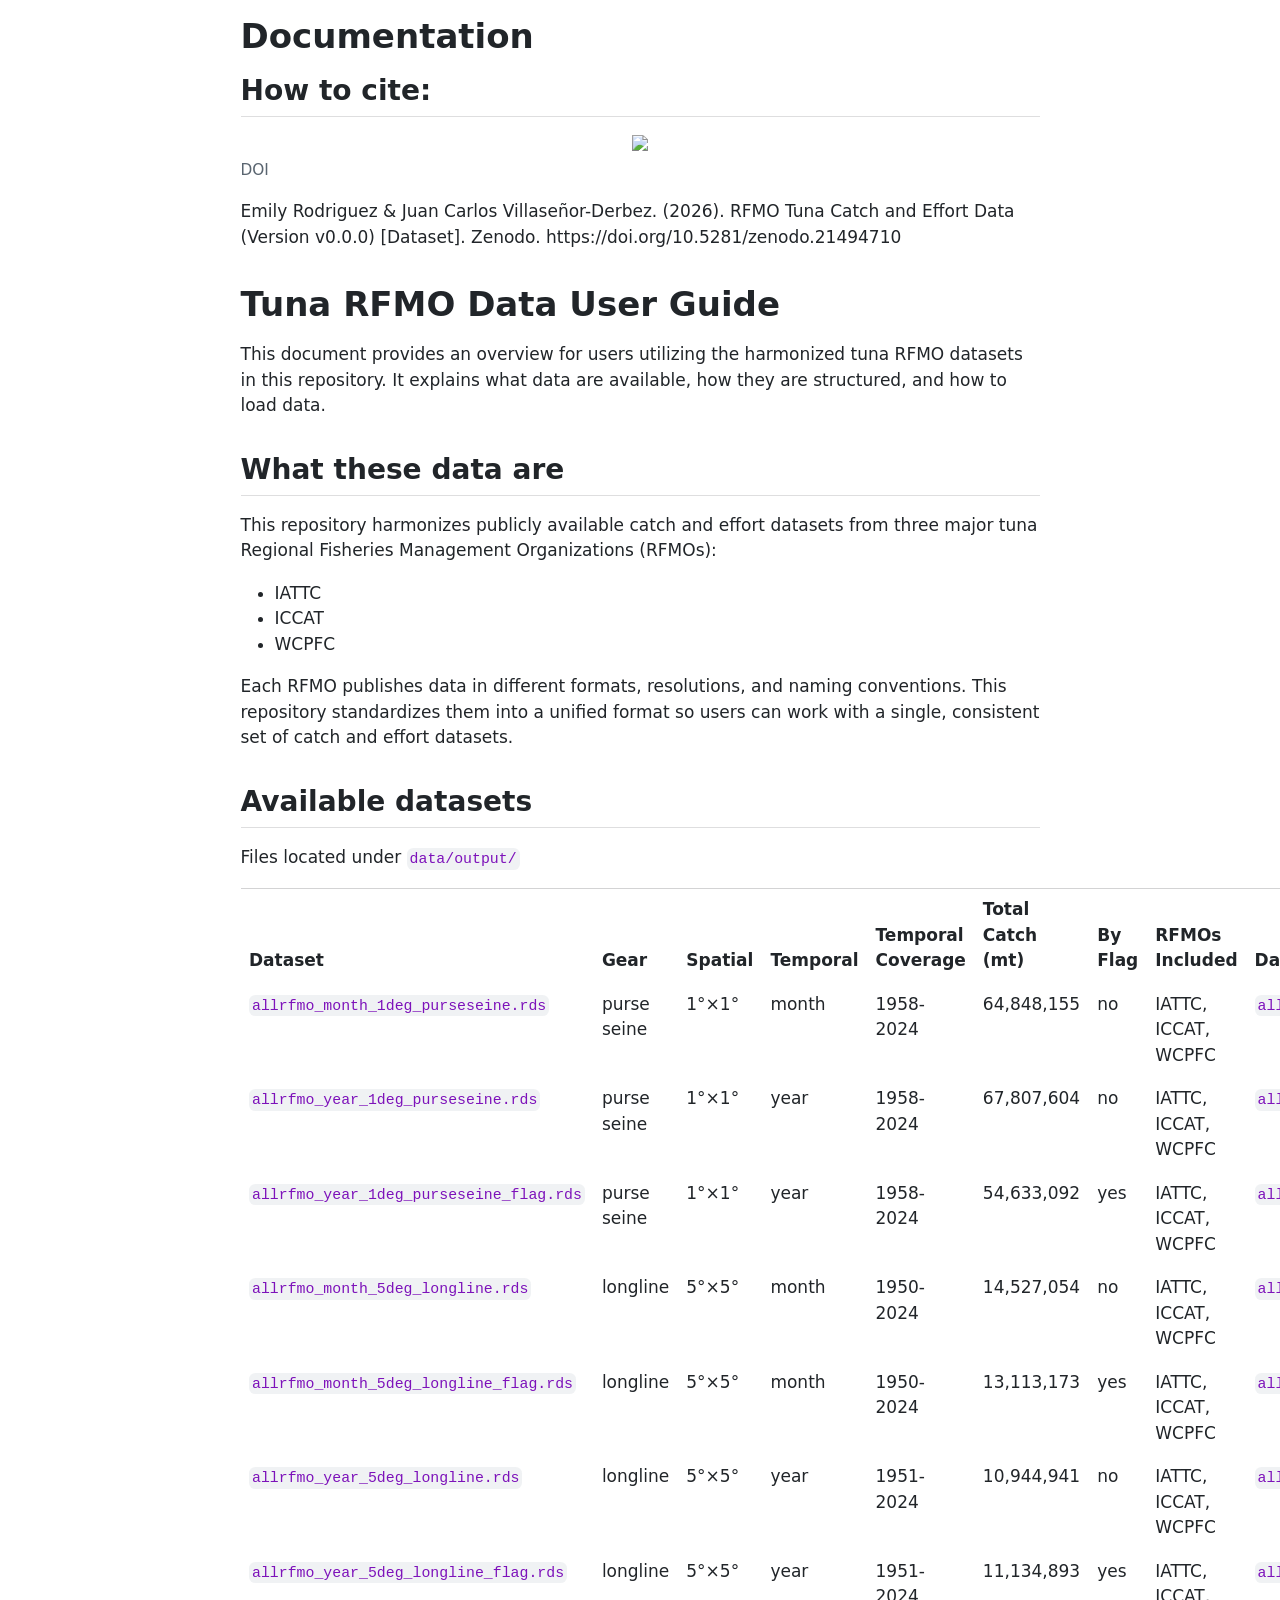
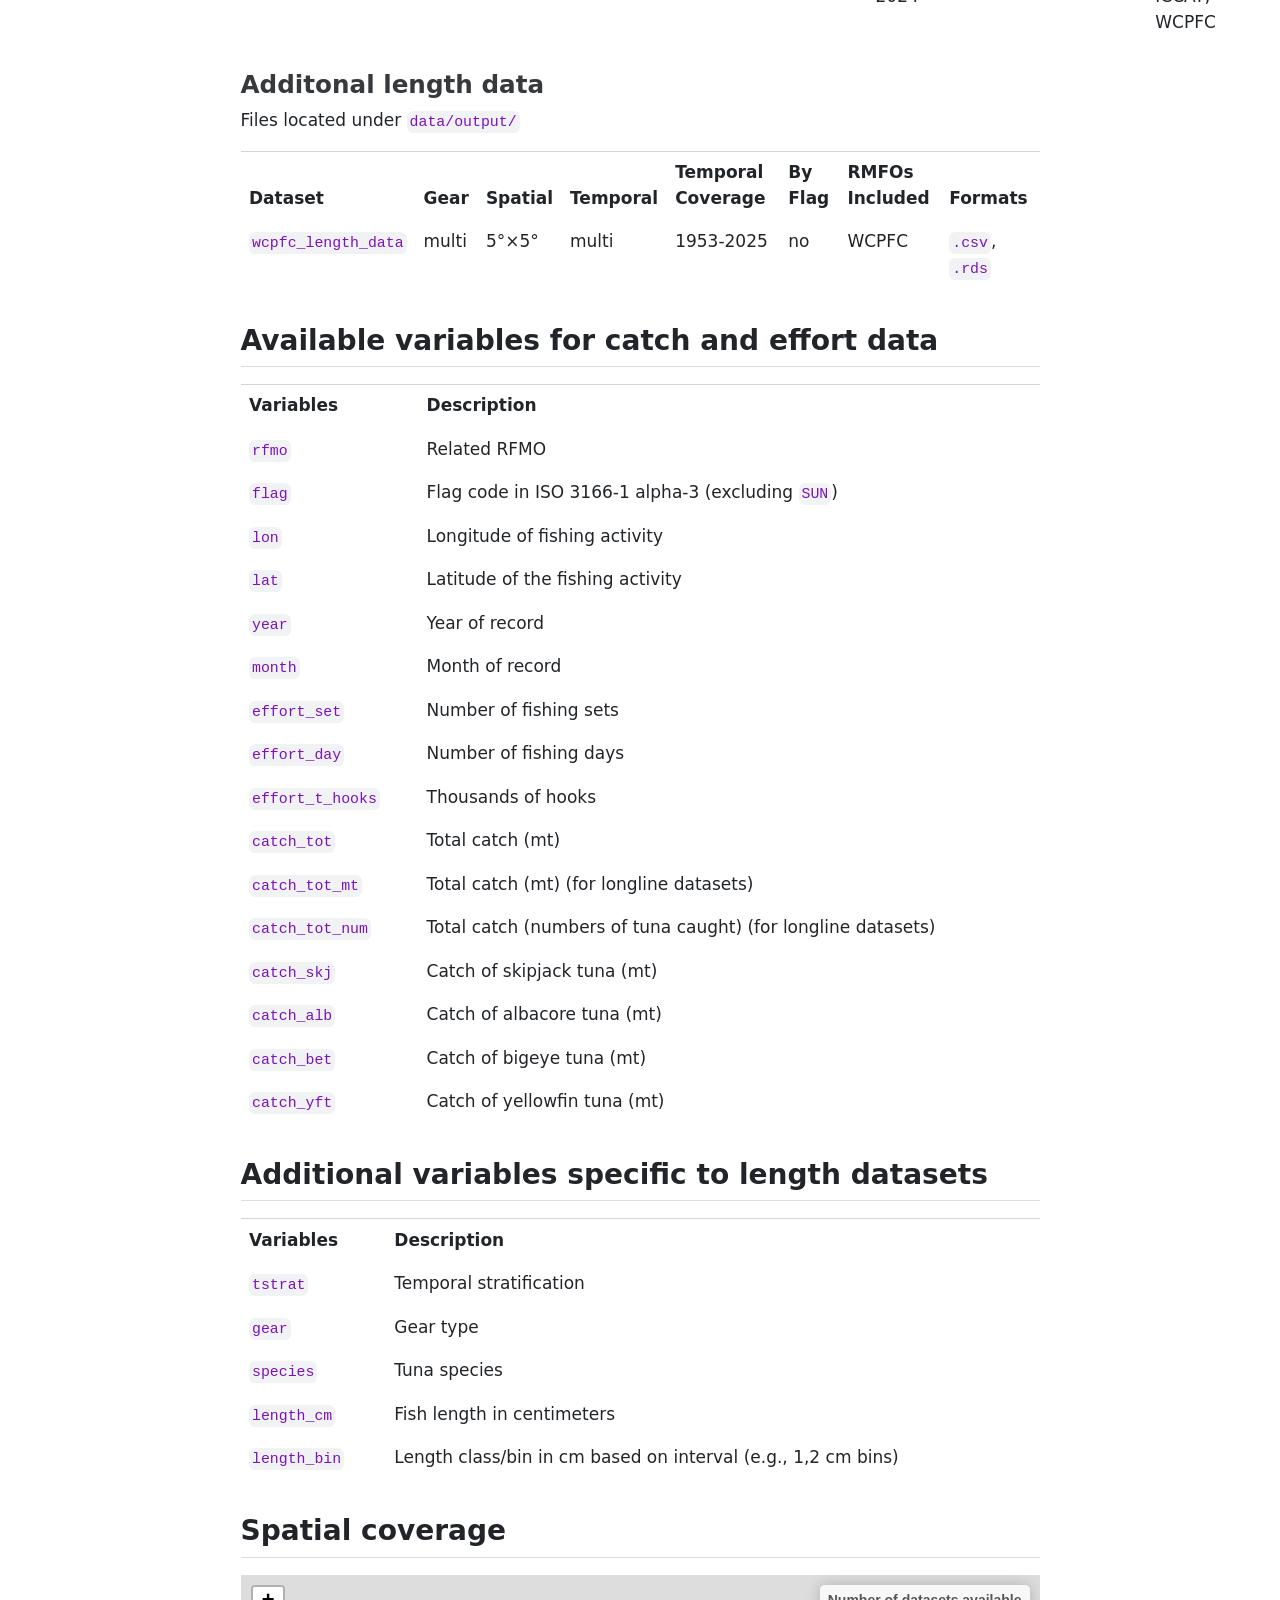
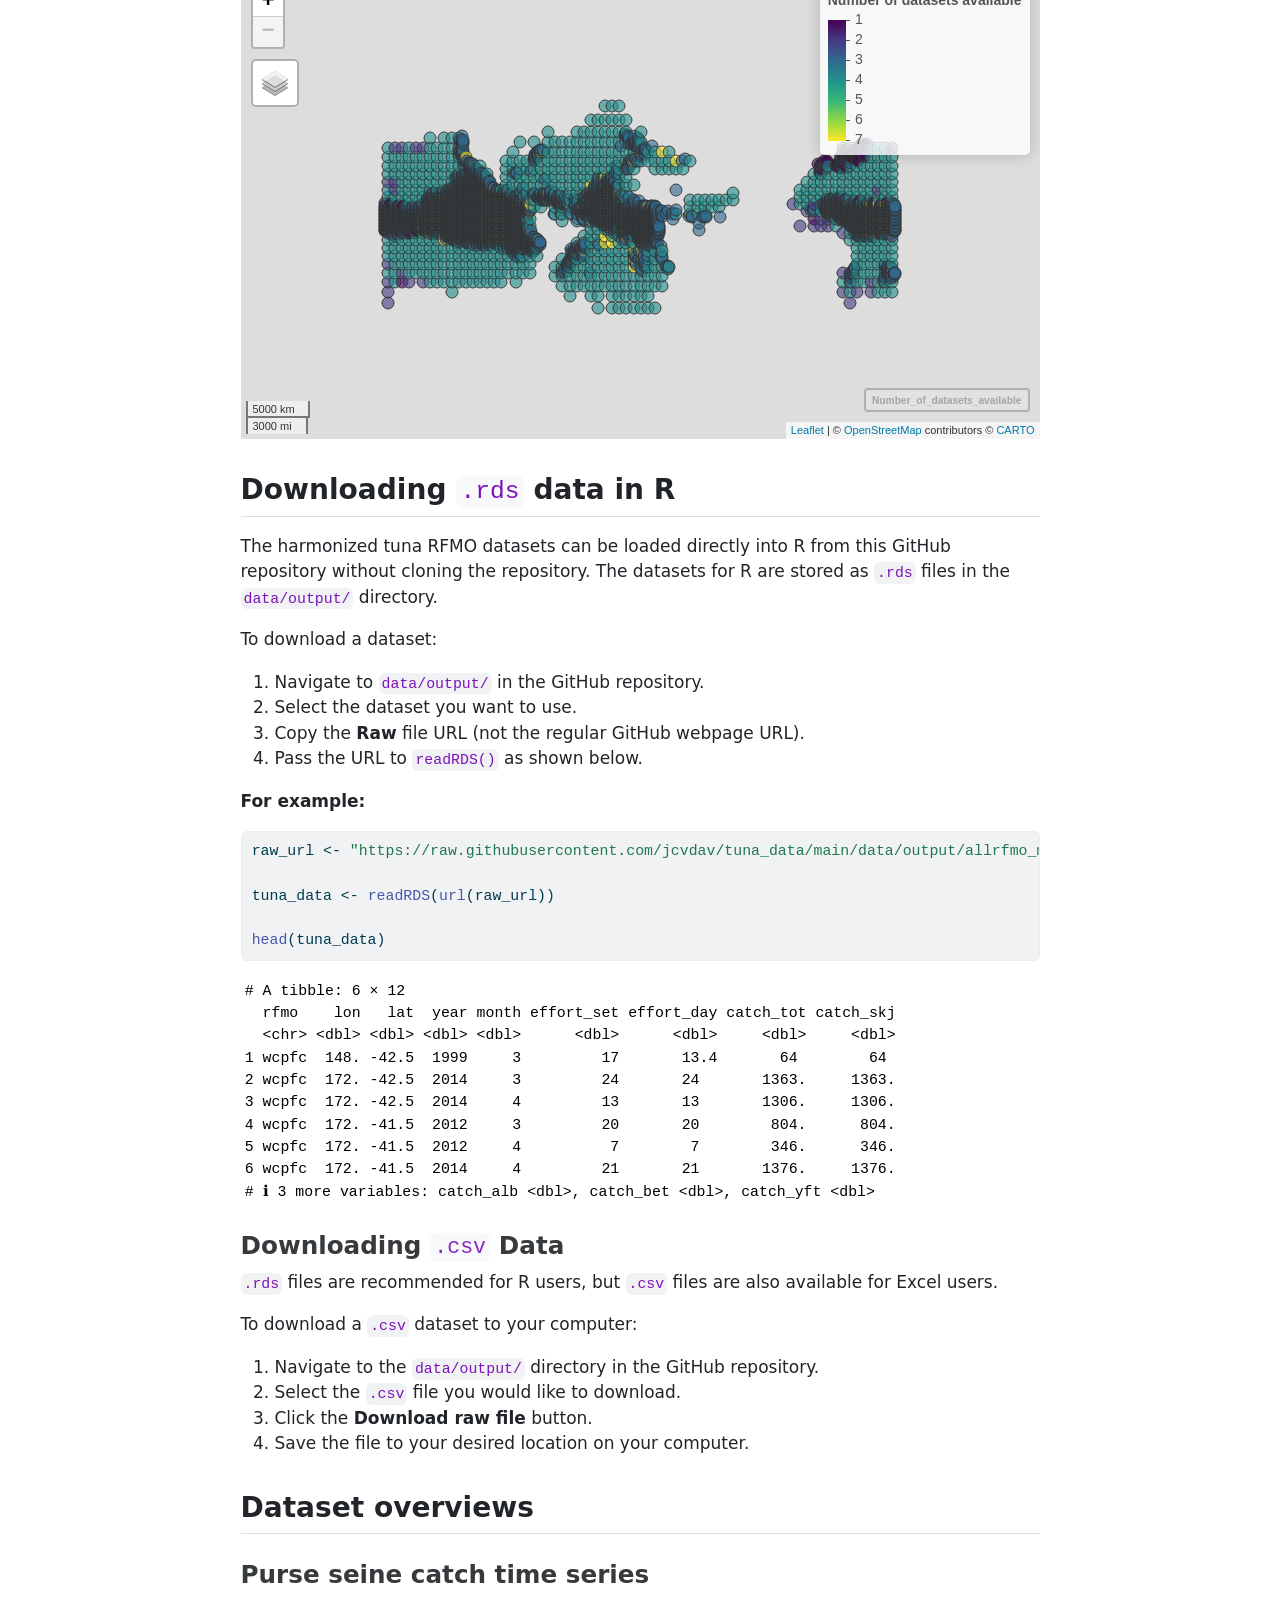
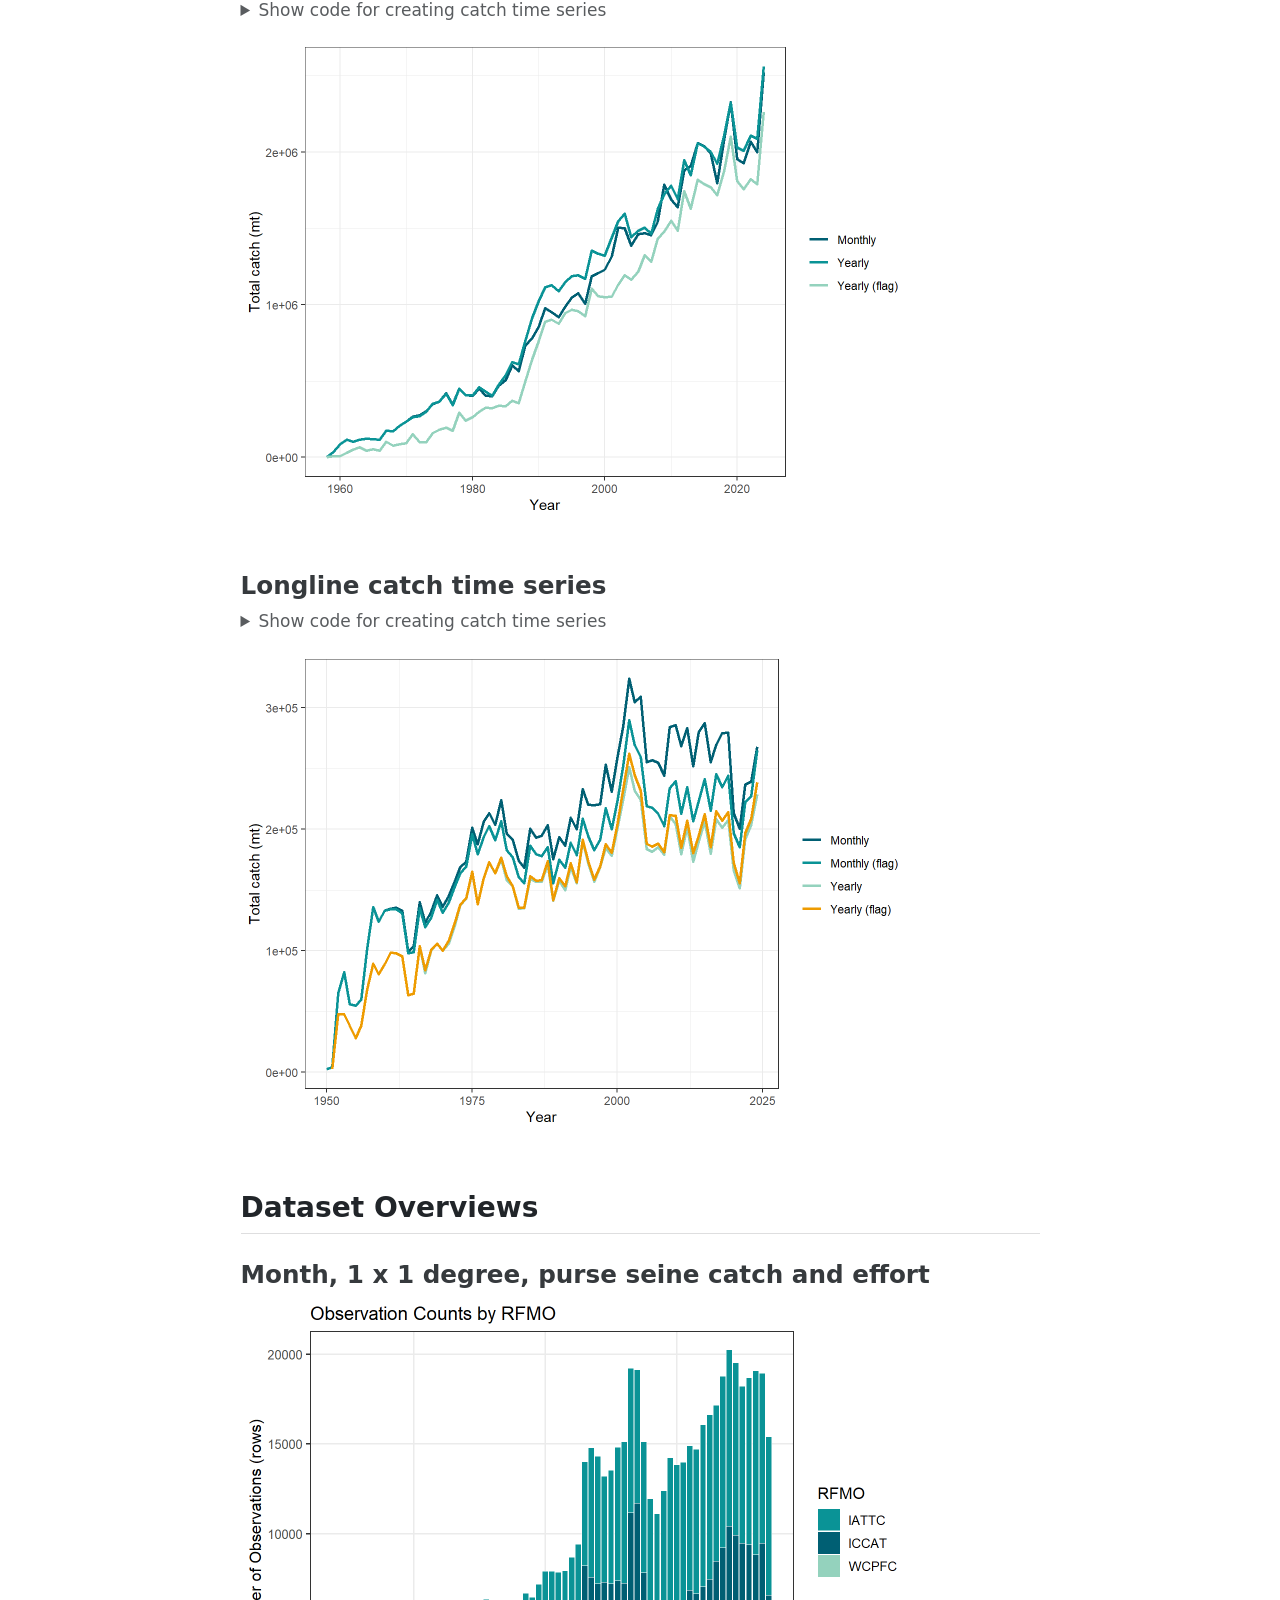
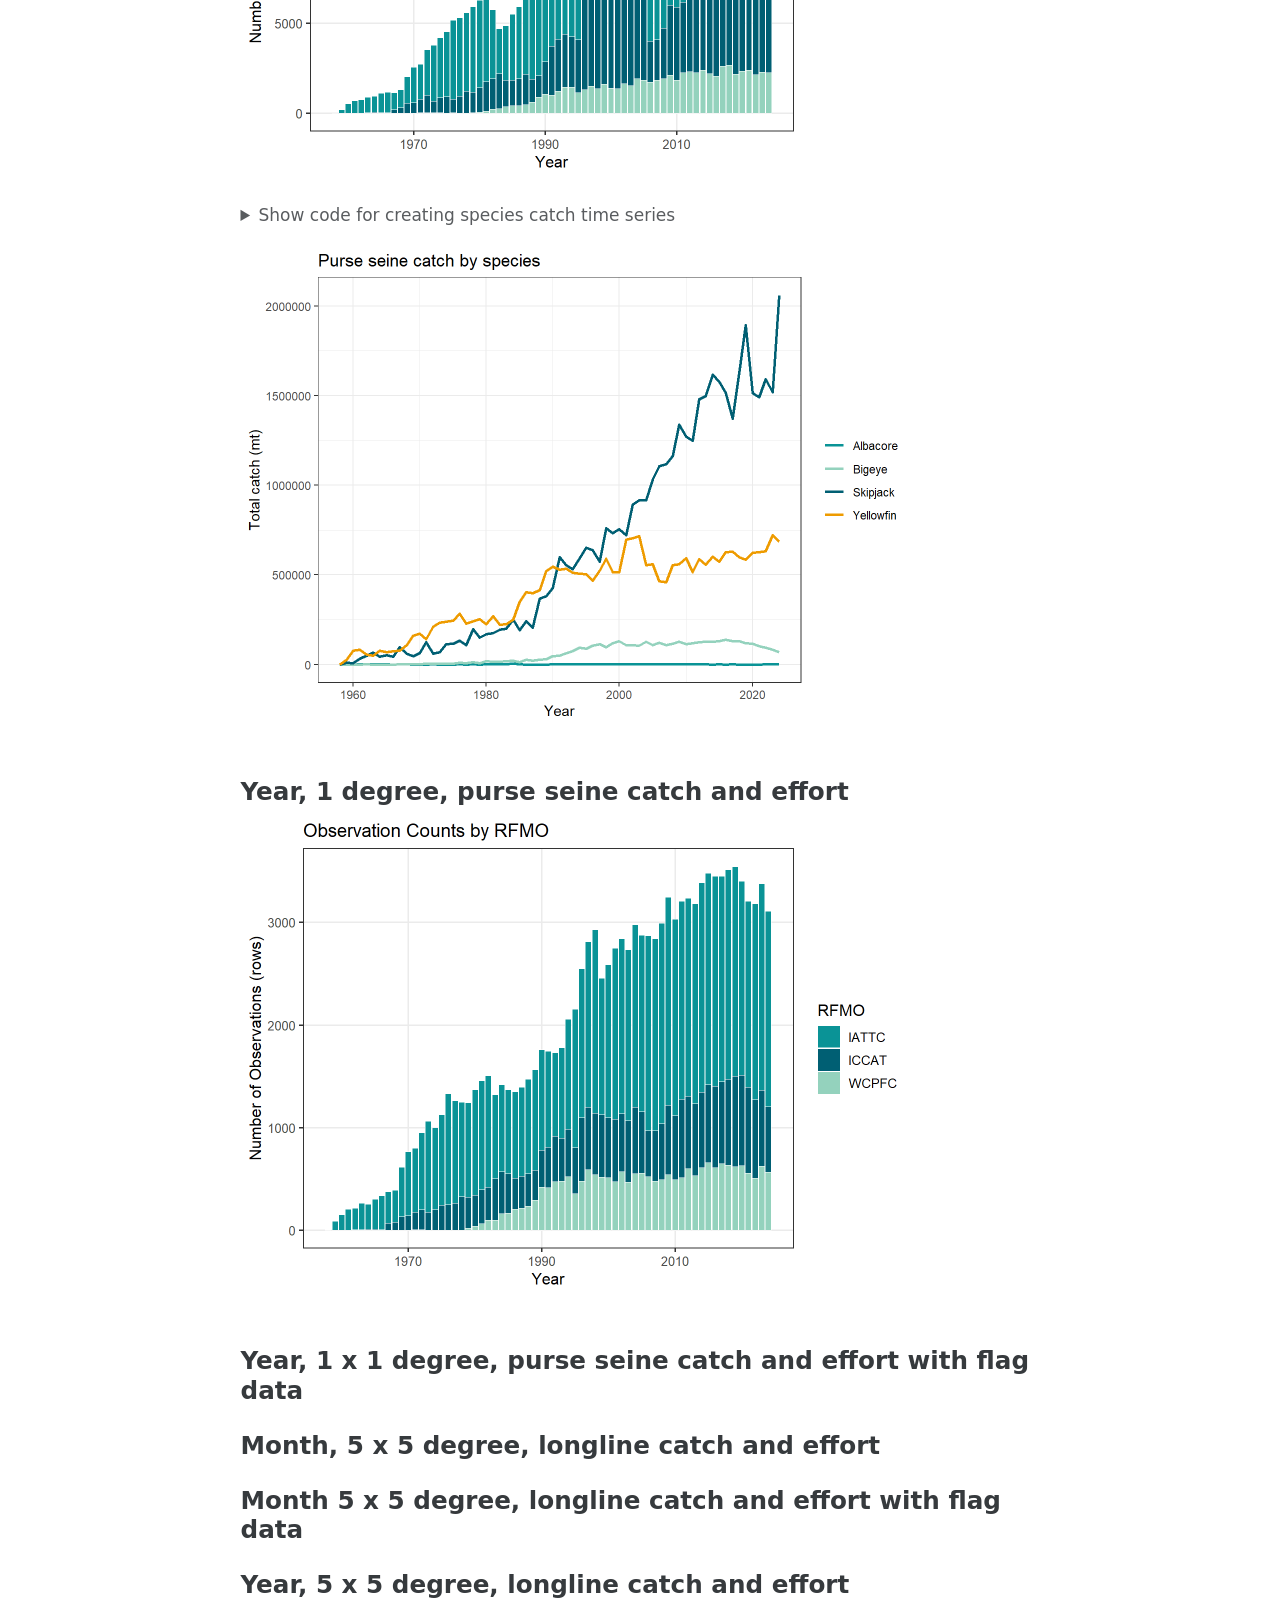
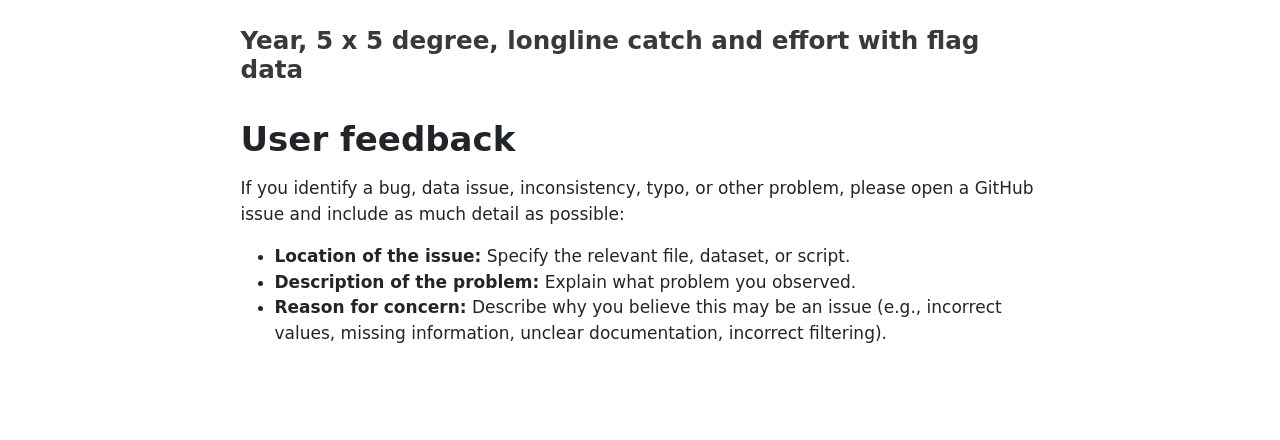
==== commit 73d3a428: "Make some changes to code documentation" ====
--- a/docs/index.html
+++ b/docs/index.html
@@ -440,8 +440,8 @@
 <h2 class="anchored" data-anchor-id="spatial-coverage">Spatial coverage</h2>
 <div class="cell">
 <div class="cell-output-display">
-<div class="leaflet html-widget html-fill-item" id="htmlwidget-191d276a4d7b3df685e9" style="width:100%;height:464px;"></div>
-<script type="application/json" data-for="htmlwidget-191d276a4d7b3df685e9">{"x":{"options":{"minZoom":1,"maxZoom":52,"crs":{"crsClass":"L.CRS.EPSG3857","code":null,"proj4def":null,"projectedBounds":null,"options":{}},"preferCanvas":false,"bounceAtZoomLimits":false,"maxBounds":[[[-90,-370]],[[90,370]]]},"calls":[{"method":"addProviderTiles","args":["CartoDB.Positron","CartoDB.Positron","CartoDB.Positron",{"errorTileUrl":"","noWrap":false,"detectRetina":false,"pane":"tilePane"}]},{"method":"addProviderTiles","args":["CartoDB.DarkMatter","CartoDB.DarkMatter","CartoDB.DarkMatter",{"errorTileUrl":"","noWrap":false,"detectRetina":false,"pane":"tilePane"}]},{"method":"addProviderTiles","args":["OpenStreetMap","OpenStreetMap","OpenStreetMap",{"errorTileUrl":"","noWrap":false,"detectRetina":false,"pane":"tilePane"}]},{"method":"addProviderTiles","args":["Esri.WorldImagery","Esri.WorldImagery","Esri.WorldImagery",{"errorTileUrl":"","noWrap":false,"detectRetina":false,"pane":"tilePane"}]},{"method":"addProviderTiles","args":["OpenTopoMap","OpenTopoMap","OpenTopoMap",{"errorTileUrl":"","noWrap":false,"detectRetina":false,"pane":"tilePane"}]},{"method":"createMapPane","args":["point",440]},{"method":"addCircleMarkers","args":[[-11.5,-10.5,-9.5,-8.5,-7.5,-6.5,-5.5,-4.5,-3.5,-2.5,-1.5,-0.5,0.5,1.5,2.5,3.5,4.5,5.5,6.5,8.5,-11.5,-10.5,-9.5,-8.5,-7.5,-6.5,-5.5,-4.5,-3.5,-2.5,-1.5,-0.5,0.5,1.5,2.5,3.5,4.5,5.5,6.5,-52.5,-47.5,-42.5,-37.5,-32.5,-27.5,-22.5,-17.5,-12.5,-11.5,-10.5,-9.5,-8.5,-7.5,-6.5,-5.5,-4.5,-3.5,-2.5,-1.5,-0.5,0.5,1.5,2.5,3.5,4.5,5.5,6.5,7.5,12.5,17.5,22.5,27.5,32.5,37.5,42.5,-9.5,-8.5,-7.5,-6.5,-5.5,-4.5,-3.5,-2.5,-1.5,-0.5,0.5,1.5,2.5,3.5,4.5,5.5,6.5,-10.5,-9.5,-8.5,-7.5,-6.5,-5.5,-4.5,-3.5,-2.5,-1.5,-0.5,0.5,1.5,2.5,3.5,4.5,5.5,6.5,7.5,-13.5,-12.5,-10.5,-9.5,-8.5,-7.5,-6.5,-5.5,-4.5,-3.5,-2.5,-1.5,-0.5,0.5,1.5,2.5,3.5,4.5,5.5,6.5,-13.5,-11.5,-10.5,-9.5,-8.5,-7.5,-6.5,-5.5,-4.5,-3.5,-2.5,-1.5,-0.5,0.5,1.5,2.5,3.5,4.5,5.5,6.5,-42.5,-37.5,-32.5,-27.5,-22.5,-17.5,-14.5,-12.5,-11.5,-10.5,-9.5,-8.5,-7.5,-6.5,-5.5,-4.5,-3.5,-2.5,-1.5,-0.5,0.5,1.5,2.5,3.5,4.5,5.5,6.5,7.5,12.5,17.5,22.5,27.5,32.5,37.5,42.5,-12.5,-10.5,-9.5,-8.5,-7.5,-6.5,-5.5,-4.5,-3.5,-2.5,-1.5,-0.5,0.5,1.5,2.5,3.5,4.5,5.5,-13.5,-10.5,-9.5,-8.5,-7.5,-6.5,-5.5,-4.5,-3.5,-2.5,-1.5,-0.5,0.5,1.5,2.5,3.5,4.5,5.5,6.5,-10.5,-9.5,-8.5,-7.5,-6.5,-5.5,-4.5,-3.5,-2.5,-1.5,-0.5,0.5,1.5,2.5,3.5,4.5,5.5,6.5,-11.5,-10.5,-9.5,-8.5,-7.5,-6.5,-5.5,-4.5,-3.5,-2.5,-1.5,-0.5,0.5,1.5,2.5,3.5,4.5,5.5,6.5,-42.5,-37.5,-32.5,-27.5,-22.5,-17.5,-12.5,-11.5,-10.5,-9.5,-8.5,-7.5,-6.5,-5.5,-4.5,-3.5,-2.5,-1.5,-0.5,0.5,1.5,2.5,3.5,4.5,5.5,6.5,7.5,12.5,17.5,22.5,27.5,32.5,37.5,42.5,-12.5,-10.5,-9.5,-8.5,-7.5,-6.5,-5.5,-4.5,-3.5,-2.5,-1.5,-0.5,0.5,1.5,2.5,3.5,4.5,5.5,6.5,-10.5,-9.5,-8.5,-7.5,-6.5,-5.5,-4.5,-3.5,-2.5,-1.5,-0.5,0.5,1.5,2.5,3.5,4.5,5.5,-12.5,-10.5,-9.5,-8.5,-7.5,-6.5,-5.5,-4.5,-3.5,-2.5,-1.5,-0.5,0.5,1.5,2.5,3.5,4.5,5.5,6.5,-12.5,-10.5,-9.5,-8.5,-7.5,-6.5,-5.5,-4.5,-3.5,-2.5,-1.5,-0.5,0.5,1.5,2.5,3.5,4.5,-42.5,-37.5,-32.5,-27.5,-22.5,-17.5,-12.5,-10.5,-9.5,-8.5,-7.5,-6.5,-5.5,-4.5,-3.5,-2.5,-1.5,-0.5,0.5,1.5,2.5,3.5,7.5,12.5,17.5,22.5,27.5,32.5,37.5,42.5,-12.5,-10.5,-8.5,-7.5,-6.5,-5.5,-4.5,-3.5,-2.5,-1.5,-0.5,0.5,1.5,2.5,3.5,4.5,-11.5,-9.5,-8.5,-7.5,-6.5,-5.5,-4.5,-3.5,-2.5,-1.5,-0.5,0.5,1.5,2.5,3.5,4.5,-10.5,-9.5,-8.5,-7.5,-6.5,-5.5,-4.5,-3.5,-2.5,-1.5,-0.5,0.5,1.5,2.5,3.5,5.5,-11.5,-10.5,-9.5,-8.5,-7.5,-6.5,-5.5,-4.5,-3.5,-2.5,-1.5,-0.5,0.5,1.5,2.5,3.5,4.5,-37.5,-32.5,-27.5,-22.5,-17.5,-12.5,-9.5,-8.5,-7.5,-6.5,-5.5,-4.5,-3.5,-2.5,-1.5,-0.5,0.5,1.5,2.5,3.5,4.5,7.5,12.5,17.5,22.5,27.5,32.5,37.5,42.5,-11.5,-10.5,-8.5,-7.5,-6.5,-5.5,-4.5,-3.5,-2.5,-1.5,-0.5,0.5,1.5,2.5,3.5,4.5,5.5,-10.5,-9.5,-8.5,-7.5,-6.5,-5.5,-4.5,-3.5,-2.5,-1.5,-0.5,0.5,1.5,2.5,3.5,4.5,5.5,-10.5,-9.5,-8.5,-7.5,-6.5,-5.5,-4.5,-3.5,-2.5,-1.5,-0.5,0.5,1.5,2.5,3.5,4.5,5.5,-10.5,-9.5,-8.5,-7.5,-6.5,-5.5,-4.5,-3.5,-2.5,-1.5,-0.5,0.5,1.5,2.5,3.5,4.5,5.5,-42.5,-37.5,-32.5,-27.5,-22.5,-17.5,-12.5,-10.5,-9.5,-8.5,-7.5,-6.5,-5.5,-4.5,-3.5,-2.5,-1.5,-0.5,0.5,1.5,2.5,3.5,4.5,5.5,7.5,12.5,17.5,22.5,27.5,32.5,37.5,42.5,-11.5,-10.5,-8.5,-7.5,-6.5,-5.5,-4.5,-3.5,-2.5,-1.5,-0.5,0.5,1.5,2.5,3.5,4.5,5.5,-11.5,-8.5,-7.5,-6.5,-5.5,-4.5,-0.5,-12.5,-11.5,-10.5,-9.5,-8.5,-7.5,-6.5,-5.5,-4.5,-3.5,-2.5,-1.5,-0.5,0.5,1.5,2.5,3.5,4.5,5.5,6.5,7.5,8.5,9.5,10.5,11.5,-11.5,-10.5,-9.5,-8.5,-7.5,-6.5,-5.5,-4.5,-3.5,-2.5,-1.5,-0.5,0.5,1.5,2.5,3.5,4.5,5.5,6.5,7.5,8.5,9.5,10.5,11.5,-42.5,-37.5,-32.5,-27.5,-22.5,-17.5,-12.5,-11.5,-10.5,-9.5,-8.5,-7.5,-6.5,-5.5,-4.5,-3.5,-2.5,-1.5,-0.5,0.5,1.5,2.5,3.5,4.5,5.5,6.5,7.5,8.5,9.5,10.5,11.5,12.5,13.5,14.5,15.5,17.5,22.5,27.5,32.5,37.5,42.5,47.5,-13.5,-11.5,-10.5,-9.5,-8.5,-7.5,-6.5,-5.5,-4.5,-3.5,-2.5,-1.5,-0.5,0.5,1.5,2.5,3.5,4.5,5.5,6.5,7.5,8.5,9.5,10.5,11.5,12.5,13.5,14.5,-10.5,-9.5,-8.5,-7.5,-6.5,-5.5,-4.5,-3.5,-2.5,-1.5,-0.5,0.5,1.5,2.5,3.5,4.5,5.5,6.5,7.5,8.5,9.5,10.5,11.5,12.5,13.5,14.5,-13.5,-12.5,-11.5,-10.5,-9.5,-8.5,-7.5,-6.5,-5.5,-4.5,-3.5,-2.5,-1.5,-0.5,0.5,1.5,2.5,3.5,4.5,5.5,6.5,7.5,8.5,9.5,10.5,11.5,12.5,13.5,-13.5,-12.5,-11.5,-10.5,-9.5,-8.5,-7.5,-6.5,-5.5,-4.5,-3.5,-2.5,-1.5,-0.5,0.5,1.5,2.5,3.5,4.5,5.5,6.5,7.5,8.5,9.5,10.5,11.5,12.5,13.5,14.5,-42.5,-37.5,-32.5,-27.5,-22.5,-17.5,-12.5,-11.5,-10.5,-9.5,-8.5,-7.5,-6.5,-5.5,-4.5,-3.5,-2.5,-1.5,-0.5,0.5,1.5,2.5,3.5,4.5,5.5,6.5,7.5,8.5,9.5,10.5,11.5,12.5,13.5,14.5,15.5,17.5,22.5,27.5,32.5,37.5,42.5,-12.5,-11.5,-10.5,-9.5,-8.5,-7.5,-6.5,-5.5,-4.5,-3.5,-2.5,-1.5,-0.5,0.5,1.5,2.5,3.5,4.5,5.5,6.5,7.5,8.5,9.5,10.5,11.5,12.5,13.5,14.5,-12.5,-11.5,-9.5,-8.5,-7.5,-6.5,-5.5,-4.5,-3.5,-2.5,-1.5,-0.5,0.5,1.5,2.5,3.5,4.5,5.5,6.5,7.5,8.5,9.5,10.5,11.5,12.5,13.5,-9.5,-8.5,-7.5,-6.5,-5.5,-4.5,-3.5,-2.5,-1.5,-0.5,0.5,1.5,2.5,3.5,4.5,5.5,6.5,7.5,8.5,9.5,10.5,11.5,12.5,13.5,14.5,-13.5,-12.5,-11.5,-10.5,-9.5,-7.5,-6.5,-5.5,-4.5,-3.5,-2.5,-1.5,-0.5,0.5,1.5,2.5,3.5,4.5,5.5,6.5,7.5,8.5,9.5,10.5,11.5,12.5,13.5,14.5,15.5,-42.5,-37.5,-32.5,-27.5,-22.5,-17.5,-12.5,-11.5,-10.5,-9.5,-8.5,-7.5,-6.5,-5.5,-4.5,-3.5,-2.5,-1.5,-0.5,0.5,1.5,2.5,3.5,4.5,5.5,6.5,7.5,8.5,9.5,10.5,11.5,12.5,13.5,14.5,17.5,22.5,27.5,32.5,37.5,42.5,47.5,-16.5,-13.5,-12.5,-11.5,-10.5,-9.5,-8.5,-7.5,-6.5,-5.5,-4.5,-3.5,-2.5,-1.5,-0.5,0.5,1.5,2.5,3.5,4.5,5.5,6.5,7.5,8.5,9.5,10.5,11.5,12.5,13.5,14.5,15.5,-15.5,-14.5,-13.5,-12.5,-11.5,-10.5,-9.5,-8.5,-7.5,-6.5,-5.5,-4.5,-3.5,-2.5,-1.5,-0.5,0.5,1.5,2.5,3.5,4.5,5.5,6.5,7.5,8.5,9.5,10.5,11.5,12.5,13.5,14.5,15.5,17.5,-15.5,-14.5,-13.5,-12.5,-11.5,-10.5,-9.5,-8.5,-7.5,-6.5,-5.5,-4.5,-3.5,-2.5,-1.5,-0.5,0.5,1.5,2.5,3.5,4.5,5.5,6.5,7.5,8.5,9.5,10.5,11.5,12.5,13.5,14.5,15.5,16.5,17.5,-15.5,-14.5,-13.5,-12.5,-11.5,-10.5,-9.5,-8.5,-7.5,-6.5,-5.5,-4.5,-3.5,-2.5,-1.5,-0.5,0.5,1.5,2.5,3.5,4.5,5.5,6.5,7.5,8.5,9.5,10.5,11.5,12.5,13.5,14.5,15.5,17.5,18.5,-47.5,-42.5,-37.5,-32.5,-27.5,-22.5,-17.5,-16.5,-15.5,-14.5,-13.5,-12.5,-11.5,-10.5,-9.5,-8.5,-7.5,-6.5,-5.5,-4.5,-3.5,-2.5,-1.5,-0.5,0.5,1.5,2.5,3.5,4.5,5.5,6.5,7.5,8.5,9.5,10.5,11.5,12.5,13.5,14.5,15.5,16.5,17.5,18.5,22.5,27.5,32.5,37.5,42.5,47.5,-16.5,-15.5,-14.5,-13.5,-12.5,-11.5,-10.5,-9.5,-8.5,-7.5,-6.5,-5.5,-4.5,-3.5,-2.5,-1.5,-0.5,0.5,1.5,2.5,3.5,4.5,5.5,6.5,7.5,8.5,9.5,10.5,11.5,12.5,13.5,14.5,15.5,16.5,17.5,18.5,-17.5,-16.5,-15.5,-14.5,-13.5,-12.5,-11.5,-10.5,-9.5,-8.5,-7.5,-6.5,-5.5,-4.5,-3.5,-2.5,-1.5,-0.5,0.5,1.5,2.5,3.5,4.5,5.5,6.5,7.5,8.5,9.5,10.5,11.5,12.5,13.5,14.5,15.5,16.5,17.5,18.5,19.5,-17.5,-16.5,-15.5,-14.5,-13.5,-12.5,-11.5,-10.5,-9.5,-8.5,-7.5,-6.5,-5.5,-4.5,-3.5,-2.5,-1.5,-0.5,0.5,1.5,2.5,3.5,4.5,5.5,6.5,7.5,8.5,9.5,10.5,11.5,12.5,13.5,14.5,15.5,16.5,17.5,18.5,19.5,25.5,-19.5,-17.5,-16.5,-15.5,-14.5,-13.5,-12.5,-11.5,-10.5,-9.5,-8.5,-7.5,-6.5,-5.5,-4.5,-3.5,-2.5,-1.5,-0.5,0.5,1.5,2.5,3.5,4.5,5.5,6.5,7.5,8.5,9.5,10.5,11.5,12.5,13.5,14.5,15.5,16.5,17.5,18.5,19.5,20.5,24.5,25.5,-42.5,-37.5,-32.5,-27.5,-22.5,-18.5,-17.5,-16.5,-15.5,-14.5,-13.5,-12.5,-11.5,-10.5,-9.5,-8.5,-7.5,-6.5,-5.5,-4.5,-3.5,-2.5,-1.5,-0.5,0.5,1.5,2.5,3.5,4.5,5.5,6.5,7.5,8.5,9.5,10.5,11.5,12.5,13.5,14.5,15.5,16.5,17.5,18.5,19.5,20.5,22.5,25.5,26.5,27.5,32.5,37.5,39.5,41.5,42.5,47.5,-16.5,-15.5,-14.5,-13.5,-12.5,-11.5,-10.5,-9.5,-8.5,-7.5,-6.5,-5.5,-4.5,-3.5,-2.5,-1.5,-0.5,0.5,1.5,2.5,3.5,4.5,5.5,6.5,7.5,8.5,9.5,10.5,11.5,12.5,13.5,14.5,15.5,16.5,17.5,18.5,19.5,20.5,21.5,22.5,23.5,25.5,40.5,41.5,44.5,46.5,-18.5,-17.5,-16.5,-15.5,-14.5,-13.5,-12.5,-11.5,-10.5,-9.5,-8.5,-7.5,-6.5,-5.5,-4.5,-3.5,-2.5,-1.5,-0.5,0.5,1.5,2.5,3.5,4.5,5.5,6.5,7.5,8.5,9.5,10.5,11.5,12.5,13.5,14.5,15.5,16.5,17.5,18.5,19.5,20.5,21.5,22.5,23.5,24.5,26.5,38.5,39.5,40.5,41.5,42.5,44.5,45.5,46.5,48.5,-17.5,-16.5,-15.5,-14.5,-13.5,-12.5,-11.5,-10.5,-9.5,-8.5,-7.5,-6.5,-5.5,-4.5,-3.5,-2.5,-1.5,-0.5,0.5,1.5,2.5,3.5,4.5,5.5,6.5,7.5,8.5,9.5,10.5,11.5,12.5,13.5,14.5,15.5,16.5,17.5,18.5,19.5,20.5,21.5,22.5,23.5,24.5,25.5,26.5,27.5,39.5,40.5,41.5,44.5,45.5,46.5,-17.5,-16.5,-15.5,-14.5,-13.5,-12.5,-11.5,-10.5,-9.5,-8.5,-7.5,-6.5,-5.5,-4.5,-3.5,-2.5,-1.5,-0.5,0.5,1.5,2.5,3.5,4.5,5.5,6.5,7.5,8.5,9.5,10.5,11.5,12.5,13.5,14.5,15.5,16.5,17.5,18.5,19.5,20.5,21.5,23.5,24.5,25.5,26.5,32.5,35.5,36.5,-42.5,-37.5,-32.5,-27.5,-22.5,-18.5,-17.5,-16.5,-15.5,-14.5,-13.5,-12.5,-11.5,-10.5,-9.5,-8.5,-7.5,-6.5,-5.5,-4.5,-3.5,-2.5,-1.5,-0.5,0.5,1.5,2.5,3.5,4.5,5.5,6.5,7.5,8.5,9.5,10.5,11.5,12.5,13.5,14.5,15.5,16.5,17.5,18.5,19.5,20.5,21.5,22.5,23.5,24.5,25.5,26.5,27.5,32.5,35.5,36.5,37.5,-19.5,-18.5,-17.5,-16.5,-15.5,-14.5,-13.5,-12.5,-11.5,-10.5,-9.5,-8.5,-7.5,-6.5,-5.5,-4.5,-3.5,-2.5,-1.5,-0.5,0.5,1.5,2.5,3.5,4.5,5.5,6.5,7.5,8.5,9.5,10.5,11.5,12.5,13.5,14.5,15.5,16.5,17.5,18.5,19.5,20.5,21.5,22.5,23.5,24.5,25.5,26.5,27.5,28.5,34.5,35.5,-19.5,-18.5,-17.5,-16.5,-15.5,-14.5,-13.5,-12.5,-11.5,-10.5,-9.5,-8.5,-7.5,-6.5,-5.5,-4.5,-3.5,-2.5,-1.5,-0.5,0.5,1.5,2.5,3.5,4.5,5.5,6.5,7.5,8.5,9.5,10.5,11.5,12.5,13.5,14.5,15.5,16.5,17.5,18.5,19.5,20.5,21.5,22.5,23.5,24.5,25.5,28.5,30.5,33.5,34.5,-18.5,-17.5,-16.5,-15.5,-14.5,-13.5,-12.5,-11.5,-10.5,-9.5,-8.5,-7.5,-6.5,-5.5,-4.5,-3.5,-2.5,-1.5,-0.5,0.5,1.5,2.5,3.5,4.5,5.5,6.5,7.5,8.5,9.5,10.5,11.5,12.5,13.5,14.5,15.5,16.5,17.5,18.5,19.5,20.5,21.5,22.5,23.5,24.5,25.5,26.5,30.5,31.5,32.5,33.5,34.5,-17.5,-16.5,-15.5,-14.5,-13.5,-12.5,-11.5,-10.5,-9.5,-8.5,-7.5,-6.5,-5.5,-4.5,-3.5,-2.5,-1.5,-0.5,0.5,1.5,2.5,3.5,4.5,5.5,6.5,7.5,8.5,9.5,10.5,11.5,12.5,13.5,14.5,15.5,16.5,17.5,18.5,19.5,20.5,21.5,22.5,23.5,24.5,25.5,26.5,27.5,28.5,29.5,30.5,31.5,32.5,33.5,-42.5,-37.5,-32.5,-27.5,-22.5,-18.5,-17.5,-16.5,-15.5,-14.5,-13.5,-12.5,-11.5,-10.5,-9.5,-8.5,-7.5,-6.5,-5.5,-4.5,-3.5,-2.5,-1.5,-0.5,0.5,1.5,2.5,3.5,4.5,5.5,6.5,7.5,8.5,9.5,10.5,11.5,12.5,13.5,14.5,15.5,16.5,17.5,18.5,19.5,20.5,21.5,22.5,23.5,24.5,25.5,26.5,27.5,28.5,29.5,30.5,31.5,32.5,33.5,-20.5,-17.5,-16.5,-15.5,-14.5,-13.5,-12.5,-11.5,-10.5,-9.5,-8.5,-7.5,-6.5,-5.5,-4.5,-3.5,-2.5,-1.5,-0.5,0.5,1.5,2.5,3.5,4.5,5.5,6.5,7.5,8.5,9.5,10.5,11.5,12.5,13.5,14.5,15.5,16.5,17.5,18.5,19.5,20.5,21.5,22.5,23.5,24.5,25.5,26.5,27.5,28.5,29.5,30.5,31.5,32.5,-19.5,-18.5,-17.5,-16.5,-15.5,-14.5,-13.5,-12.5,-11.5,-10.5,-9.5,-8.5,-7.5,-6.5,-5.5,-4.5,-3.5,-2.5,-1.5,-0.5,0.5,1.5,2.5,3.5,4.5,5.5,6.5,7.5,8.5,9.5,10.5,11.5,12.5,13.5,14.5,15.5,16.5,17.5,18.5,19.5,20.5,21.5,22.5,23.5,24.5,25.5,26.5,27.5,28.5,29.5,30.5,-20.5,-18.5,-17.5,-16.5,-15.5,-14.5,-13.5,-12.5,-11.5,-10.5,-9.5,-8.5,-7.5,-6.5,-5.5,-4.5,-3.5,-2.5,-1.5,-0.5,0.5,1.5,2.5,3.5,4.5,5.5,6.5,7.5,8.5,9.5,10.5,11.5,12.5,13.5,14.5,15.5,16.5,17.5,18.5,19.5,20.5,21.5,22.5,23.5,24.5,25.5,26.5,27.5,28.5,29.5,-18.5,-17.5,-16.5,-15.5,-14.5,-13.5,-12.5,-11.5,-10.5,-9.5,-8.5,-7.5,-6.5,-5.5,-4.5,-3.5,-2.5,-1.5,-0.5,0.5,1.5,2.5,3.5,4.5,5.5,6.5,7.5,8.5,9.5,10.5,11.5,12.5,13.5,14.5,15.5,16.5,17.5,18.5,19.5,20.5,21.5,22.5,23.5,24.5,25.5,26.5,27.5,28.5,29.5,-42.5,-37.5,-32.5,-27.5,-22.5,-20.5,-19.5,-18.5,-17.5,-16.5,-15.5,-14.5,-13.5,-12.5,-11.5,-10.5,-9.5,-8.5,-7.5,-6.5,-5.5,-4.5,-3.5,-2.5,-1.5,-0.5,0.5,1.5,2.5,3.5,4.5,5.5,6.5,7.5,8.5,9.5,10.5,11.5,12.5,13.5,14.5,15.5,16.5,17.5,18.5,19.5,20.5,21.5,22.5,23.5,24.5,25.5,26.5,27.5,28.5,29.5,32.5,-19.5,-18.5,-17.5,-16.5,-15.5,-14.5,-13.5,-12.5,-11.5,-10.5,-9.5,-8.5,-7.5,-6.5,-5.5,-4.5,-3.5,-2.5,-1.5,-0.5,0.5,1.5,2.5,3.5,4.5,5.5,6.5,7.5,8.5,9.5,10.5,11.5,12.5,13.5,14.5,15.5,16.5,17.5,18.5,19.5,20.5,21.5,22.5,23.5,24.5,25.5,26.5,27.5,28.5,-19.5,-18.5,-17.5,-16.5,-15.5,-14.5,-13.5,-12.5,-11.5,-10.5,-9.5,-8.5,-7.5,-6.5,-5.5,-4.5,-3.5,-2.5,-1.5,-0.5,0.5,1.5,2.5,3.5,4.5,5.5,6.5,7.5,8.5,9.5,10.5,11.5,12.5,13.5,14.5,15.5,16.5,17.5,18.5,19.5,20.5,21.5,22.5,23.5,24.5,25.5,26.5,27.5,-20.5,-19.5,-18.5,-17.5,-16.5,-15.5,-14.5,-13.5,-12.5,-11.5,-10.5,-9.5,-8.5,-7.5,-6.5,-5.5,-4.5,-3.5,-2.5,-1.5,-0.5,0.5,1.5,2.5,3.5,4.5,5.5,6.5,7.5,8.5,9.5,10.5,11.5,12.5,13.5,14.5,15.5,16.5,17.5,18.5,19.5,20.5,21.5,22.5,23.5,24.5,25.5,26.5,-20.5,-19.5,-18.5,-17.5,-16.5,-15.5,-14.5,-13.5,-12.5,-11.5,-10.5,-9.5,-8.5,-7.5,-6.5,-5.5,-4.5,-3.5,-2.5,-1.5,-0.5,0.5,1.5,2.5,3.5,4.5,5.5,6.5,7.5,8.5,9.5,10.5,11.5,12.5,13.5,14.5,15.5,16.5,17.5,18.5,19.5,20.5,21.5,22.5,23.5,24.5,25.5,-42.5,-37.5,-32.5,-27.5,-22.5,-20.5,-19.5,-18.5,-17.5,-16.5,-15.5,-14.5,-13.5,-12.5,-11.5,-10.5,-9.5,-8.5,-7.5,-6.5,-5.5,-4.5,-3.5,-2.5,-1.5,-0.5,0.5,1.5,2.5,3.5,4.5,5.5,6.5,7.5,8.5,9.5,10.5,11.5,12.5,13.5,14.5,15.5,16.5,17.5,18.5,19.5,20.5,21.5,22.5,23.5,24.5,27.5,-19.5,-18.5,-17.5,-16.5,-15.5,-14.5,-13.5,-12.5,-11.5,-10.5,-9.5,-8.5,-7.5,-6.5,-5.5,-4.5,-3.5,-2.5,-1.5,-0.5,0.5,1.5,2.5,3.5,4.5,5.5,6.5,7.5,8.5,9.5,10.5,11.5,12.5,13.5,14.5,15.5,16.5,17.5,18.5,19.5,20.5,21.5,22.5,23.5,-18.5,-17.5,-16.5,-15.5,-14.5,-13.5,-12.5,-11.5,-10.5,-9.5,-8.5,-7.5,-6.5,-5.5,-4.5,-3.5,-2.5,-1.5,-0.5,0.5,1.5,2.5,3.5,4.5,5.5,6.5,7.5,8.5,9.5,10.5,11.5,12.5,13.5,14.5,15.5,16.5,17.5,18.5,19.5,20.5,21.5,22.5,-19.5,-18.5,-17.5,-16.5,-15.5,-14.5,-13.5,-12.5,-11.5,-10.5,-9.5,-8.5,-7.5,-6.5,-5.5,-4.5,-3.5,-2.5,-1.5,-0.5,0.5,1.5,2.5,3.5,4.5,5.5,6.5,7.5,8.5,9.5,10.5,11.5,12.5,13.5,14.5,15.5,16.5,17.5,18.5,19.5,-20.5,-19.5,-18.5,-17.5,-16.5,-15.5,-14.5,-13.5,-12.5,-11.5,-10.5,-9.5,-8.5,-7.5,-6.5,-5.5,-4.5,-3.5,-2.5,-1.5,-0.5,0.5,1.5,2.5,3.5,4.5,5.5,6.5,7.5,8.5,9.5,10.5,11.5,12.5,13.5,14.5,15.5,16.5,17.5,18.5,-42.5,-37.5,-32.5,-27.5,-22.5,-19.5,-18.5,-17.5,-16.5,-15.5,-14.5,-13.5,-12.5,-11.5,-10.5,-9.5,-8.5,-7.5,-6.5,-5.5,-4.5,-3.5,-2.5,-1.5,-0.5,0.5,1.5,2.5,3.5,4.5,5.5,6.5,7.5,8.5,9.5,10.5,11.5,12.5,13.5,14.5,15.5,16.5,17.5,18.5,-19.5,-18.5,-17.5,-16.5,-15.5,-14.5,-13.5,-12.5,-11.5,-10.5,-9.5,-8.5,-7.5,-6.5,-5.5,-4.5,-3.5,-2.5,-1.5,-0.5,0.5,1.5,2.5,3.5,4.5,5.5,6.5,7.5,8.5,9.5,10.5,11.5,12.5,13.5,14.5,15.5,16.5,17.5,-19.5,-18.5,-17.5,-16.5,-15.5,-14.5,-13.5,-12.5,-11.5,-10.5,-9.5,-8.5,-7.5,-6.5,-5.5,-4.5,-3.5,-2.5,-1.5,-0.5,0.5,1.5,2.5,3.5,4.5,5.5,6.5,7.5,8.5,9.5,10.5,11.5,12.5,13.5,14.5,15.5,16.5,17.5,-18.5,-17.5,-16.5,-15.5,-14.5,-13.5,-12.5,-11.5,-10.5,-9.5,-8.5,-7.5,-6.5,-5.5,-4.5,-3.5,-2.5,-1.5,-0.5,0.5,1.5,2.5,3.5,4.5,5.5,6.5,7.5,8.5,9.5,10.5,11.5,12.5,13.5,14.5,15.5,16.5,-20.5,-19.5,-18.5,-17.5,-16.5,-15.5,-14.5,-13.5,-12.5,-11.5,-10.5,-9.5,-8.5,-7.5,-6.5,-5.5,-4.5,-3.5,-2.5,-1.5,-0.5,0.5,1.5,2.5,3.5,4.5,5.5,6.5,7.5,8.5,9.5,10.5,11.5,12.5,13.5,14.5,15.5,16.5,-42.5,-37.5,-32.5,-27.5,-22.5,-18.5,-17.5,-16.5,-15.5,-14.5,-13.5,-12.5,-11.5,-10.5,-9.5,-8.5,-7.5,-6.5,-5.5,-4.5,-3.5,-2.5,-1.5,-0.5,0.5,1.5,2.5,3.5,4.5,5.5,6.5,7.5,8.5,9.5,10.5,11.5,12.5,13.5,14.5,15.5,16.5,17.5,-18.5,-17.5,-16.5,-15.5,-14.5,-13.5,-12.5,-11.5,-10.5,-9.5,-8.5,-7.5,-6.5,-5.5,-4.5,-3.5,-2.5,-1.5,-0.5,0.5,1.5,2.5,3.5,4.5,5.5,6.5,7.5,8.5,9.5,10.5,11.5,12.5,13.5,14.5,15.5,-23.5,-21.5,-18.5,-17.5,-16.5,-15.5,-14.5,-13.5,-12.5,-11.5,-10.5,-9.5,-8.5,-7.5,-6.5,-5.5,-4.5,-3.5,-2.5,-1.5,-0.5,0.5,1.5,2.5,3.5,4.5,5.5,6.5,7.5,8.5,9.5,10.5,11.5,12.5,13.5,14.5,15.5,16.5,-18.5,-17.5,-16.5,-15.5,-14.5,-13.5,-12.5,-11.5,-10.5,-9.5,-8.5,-7.5,-6.5,-5.5,-4.5,-3.5,-2.5,-1.5,-0.5,0.5,1.5,2.5,3.5,4.5,5.5,6.5,7.5,8.5,9.5,10.5,11.5,12.5,13.5,14.5,15.5,16.5,20.5,25.5,30.5,35.5,-21.5,-20.5,-19.5,-18.5,-17.5,-16.5,-15.5,-14.5,-13.5,-12.5,-11.5,-10.5,-9.5,-8.5,-7.5,-6.5,-5.5,-4.5,-3.5,-2.5,-1.5,-0.5,0.5,1.5,2.5,3.5,4.5,5.5,6.5,7.5,8.5,9.5,10.5,11.5,12.5,13.5,14.5,15.5,-37.5,-32.5,-27.5,-22.5,-20.5,-19.5,-18.5,-17.5,-16.5,-15.5,-14.5,-13.5,-12.5,-11.5,-10.5,-9.5,-8.5,-7.5,-6.5,-5.5,-4.5,-3.5,-2.5,-1.5,-0.5,0.5,1.5,2.5,3.5,4.5,5.5,6.5,7.5,8.5,9.5,10.5,11.5,12.5,13.5,14.5,15.5,17.5,-21.5,-18.5,-17.5,-16.5,-15.5,-14.5,-13.5,-12.5,-11.5,-10.5,-9.5,-8.5,-7.5,-6.5,-5.5,-4.5,-3.5,-2.5,-1.5,-0.5,0.5,1.5,2.5,3.5,4.5,5.5,6.5,7.5,8.5,9.5,10.5,11.5,12.5,13.5,14.5,-23.5,-21.5,-20.5,-19.5,-18.5,-17.5,-16.5,-15.5,-14.5,-13.5,-12.5,-11.5,-10.5,-9.5,-8.5,-7.5,-6.5,-5.5,-4.5,-3.5,-2.5,-1.5,-0.5,0.5,1.5,2.5,3.5,4.5,5.5,6.5,7.5,8.5,9.5,10.5,11.5,12.5,13.5,-25.5,-24.5,-23.5,-22.5,-21.5,-19.5,-18.5,-17.5,-16.5,-15.5,-14.5,-13.5,-12.5,-11.5,-10.5,-9.5,-8.5,-7.5,-6.5,-5.5,-4.5,-3.5,-2.5,-1.5,-0.5,0.5,1.5,2.5,3.5,4.5,5.5,6.5,7.5,8.5,9.5,10.5,11.5,12.5,13.5,15.5,20.5,25.5,30.5,35.5,40.5,-24.5,-23.5,-22.5,-21.5,-20.5,-19.5,-18.5,-17.5,-16.5,-15.5,-14.5,-13.5,-12.5,-11.5,-10.5,-9.5,-8.5,-7.5,-6.5,-5.5,-4.5,-3.5,-2.5,-1.5,-0.5,0.5,1.5,2.5,3.5,4.5,5.5,6.5,7.5,8.5,9.5,10.5,11.5,12.5,28.5,-42.5,-37.5,-32.5,-27.5,-24.5,-23.5,-22.5,-21.5,-20.5,-19.5,-18.5,-17.5,-16.5,-15.5,-14.5,-13.5,-12.5,-11.5,-10.5,-9.5,-8.5,-7.5,-6.5,-5.5,-4.5,-3.5,-2.5,-1.5,-0.5,0.5,1.5,2.5,3.5,4.5,5.5,6.5,7.5,8.5,9.5,10.5,11.5,12.5,13.5,28.5,-24.5,-23.5,-22.5,-21.5,-20.5,-19.5,-18.5,-17.5,-16.5,-15.5,-14.5,-13.5,-12.5,-11.5,-10.5,-9.5,-8.5,-7.5,-6.5,-5.5,-4.5,-3.5,-2.5,-1.5,-0.5,0.5,1.5,2.5,3.5,4.5,5.5,6.5,7.5,8.5,9.5,10.5,11.5,12.5,28.5,-28.5,-25.5,-24.5,-22.5,-21.5,-20.5,-19.5,-18.5,-17.5,-16.5,-15.5,-14.5,-13.5,-12.5,-11.5,-10.5,-9.5,-8.5,-7.5,-6.5,-5.5,-4.5,-3.5,-2.5,-1.5,-0.5,0.5,1.5,2.5,3.5,4.5,5.5,6.5,7.5,8.5,9.5,10.5,11.5,-26.5,-25.5,-24.5,-23.5,-22.5,-21.5,-20.5,-19.5,-18.5,-17.5,-16.5,-15.5,-14.5,-13.5,-12.5,-11.5,-10.5,-9.5,-8.5,-7.5,-6.5,-5.5,-4.5,-3.5,-2.5,-1.5,-0.5,0.5,1.5,2.5,3.5,4.5,5.5,6.5,7.5,8.5,9.5,10.5,11.5,12.5,15.5,20.5,25.5,30.5,35.5,45.5,-28.5,-27.5,-23.5,-22.5,-21.5,-20.5,-19.5,-18.5,-17.5,-16.5,-15.5,-14.5,-13.5,-12.5,-11.5,-10.5,-9.5,-8.5,-7.5,-6.5,-5.5,-4.5,-3.5,-2.5,-1.5,-0.5,0.5,1.5,2.5,3.5,4.5,5.5,6.5,7.5,8.5,9.5,10.5,11.5,14.5,-37.5,-32.5,-27.5,-23.5,-22.5,-21.5,-20.5,-19.5,-18.5,-17.5,-16.5,-15.5,-14.5,-13.5,-12.5,-11.5,-10.5,-9.5,-8.5,-7.5,-6.5,-5.5,-4.5,-3.5,-2.5,-1.5,-0.5,0.5,1.5,2.5,3.5,4.5,5.5,6.5,7.5,8.5,11.5,12.5,13.5,18.5,-23.5,-22.5,-21.5,-20.5,-19.5,-18.5,-17.5,-16.5,-15.5,-14.5,-13.5,-12.5,-11.5,-10.5,-9.5,-8.5,-7.5,-6.5,-5.5,-4.5,-3.5,-2.5,-1.5,-0.5,0.5,1.5,2.5,3.5,4.5,5.5,6.5,7.5,8.5,11.5,13.5,-22.5,-21.5,-20.5,-19.5,-18.5,-17.5,-16.5,-15.5,-14.5,-13.5,-12.5,-11.5,-10.5,-9.5,-8.5,-7.5,-6.5,-5.5,-4.5,-3.5,-2.5,-1.5,-0.5,0.5,1.5,2.5,3.5,4.5,5.5,6.5,7.5,-22.5,-21.5,-20.5,-19.5,-18.5,-17.5,-16.5,-15.5,-14.5,-13.5,-12.5,-11.5,-10.5,-9.5,-8.5,-7.5,-6.5,-3.5,-2.5,0.5,1.5,2.5,3.5,4.5,5.5,6.5,7.5,8.5,10.5,12.5,15.5,20.5,25.5,30.5,35.5,-22.5,-21.5,-20.5,-19.5,-18.5,-17.5,-16.5,-15.5,-14.5,-13.5,-12.5,-11.5,-10.5,-9.5,-8.5,1.5,2.5,3.5,4.5,5.5,6.5,7.5,8.5,-37.5,-32.5,-27.5,-23.5,-22.5,-21.5,-20.5,-19.5,-18.5,-17.5,-16.5,-15.5,-14.5,-13.5,-12.5,-7.5,-2.5,2.5,3.5,4.5,5.5,6.5,7.5,11.5,-24.5,-23.5,-22.5,-21.5,-20.5,-19.5,-18.5,-17.5,-16.5,-15.5,-14.5,-13.5,-11.5,29.5,-24.5,-23.5,-22.5,-21.5,-20.5,-19.5,-18.5,-17.5,-16.5,-15.5,14.5,-24.5,-23.5,-22.5,-21.5,-20.5,-19.5,-18.5,-17.5,-16.5,-15.5,5.5,10.5,15.5,20.5,25.5,30.5,35.5,36.5,45.5,-22.5,-21.5,-20.5,-19.5,-18.5,-17.5,-16.5,14.5,36.5,37.5,38.5,39.5,-27.5,-22.5,-19.5,-18.5,-17.5,-16.5,12.5,38.5,39.5,40.5,-21.5,-19.5,-18.5,-17.5,12.5,13.5,38.5,39.5,40.5,-20.5,-19.5,-18.5,10.5,12.5,13.5,14.5,40.5,41.5,5.5,10.5,12.5,13.5,14.5,15.5,20.5,25.5,30.5,35.5,40.5,41.5,10.5,11.5,12.5,13.5,14.5,40.5,41.5,10.5,11.5,12.5,13.5,14.5,10.5,11.5,12.5,13.5,14.5,15.5,24.5,10.5,11.5,12.5,13.5,14.5,15.5,10.5,11.5,12.5,13.5,14.5,15.5,20.5,25.5,30.5,35.5,40.5,45.5,50.5,10.5,11.5,12.5,13.5,14.5,15.5,16.5,10.5,11.5,12.5,13.5,14.5,15.5,16.5,10.5,11.5,12.5,13.5,0.5,10.5,11.5,12.5,13.5,14.5,-39.5,-34.5,0.5,5.5,10.5,11.5,12.5,15.5,20.5,25.5,30.5,35.5,40.5,45.5,8.5,9.5,10.5,11.5,12.5,8.5,9.5,10.5,11.5,12.5,6.5,7.5,8.5,9.5,10.5,11.5,12.5,0.5,6.5,7.5,8.5,9.5,10.5,11.5,12.5,-44.5,-39.5,-37.5,-36.5,-34.5,-29.5,-4.5,0.5,5.5,7.5,8.5,9.5,10.5,11.5,12.5,15.5,20.5,25.5,30.5,35.5,40.5,45.5,-36.5,7.5,8.5,9.5,10.5,11.5,-35.5,7.5,8.5,9.5,12.5,-35.5,-33.5,-32.5,8.5,9.5,10.5,-36.5,-33.5,-32.5,-31.5,6.5,7.5,-49.5,-44.5,-39.5,-34.5,-32.5,-31.5,-30.5,-29.5,0.5,5.5,6.5,10.5,15.5,20.5,25.5,30.5,35.5,40.5,45.5,-31.5,-30.5,-29.5,-23.5,1.5,-29.5,-28.5,-26.5,-25.5,-24.5,-29.5,-28.5,-27.5,-26.5,-25.5,-24.5,-23.5,-26.5,-25.5,-24.5,6.5,7.5,11.5,-44.5,-39.5,-34.5,-29.5,-26.5,-25.5,-24.5,-23.5,-19.5,-4.5,0.5,3.5,5.5,10.5,15.5,20.5,25.5,30.5,35.5,40.5,45.5,50.5,-24.5,-23.5,-22.5,-21.5,-2.5,0.5,3.5,4.5,9.5,-24.5,-23.5,-22.5,3.5,4.5,5.5,-24.5,-23.5,-22.5,1.5,2.5,5.5,-23.5,-22.5,-21.5,-1.5,0.5,1.5,3.5,5.5,6.5,-44.5,-39.5,-34.5,-29.5,-27.5,-24.5,-22.5,-21.5,-20.5,-19.5,-14.5,-4.5,-3.5,-2.5,0.5,1.5,2.5,3.5,5.5,8.5,10.5,11.5,15.5,20.5,25.5,30.5,35.5,40.5,45.5,50.5,-26.5,-22.5,-21.5,-20.5,-19.5,0.5,1.5,2.5,3.5,4.5,5.5,6.5,7.5,9.5,10.5,12.5,13.5,0.5,1.5,2.5,3.5,5.5,6.5,7.5,9.5,11.5,14.5,-1.5,-0.5,0.5,1.5,2.5,3.5,4.5,5.5,7.5,8.5,10.5,11.5,14.5,15.5,-37.5,-5.5,-0.5,0.5,1.5,2.5,3.5,4.5,6.5,7.5,8.5,9.5,11.5,12.5,13.5,14.5,-49.5,-44.5,-39.5,-34.5,-29.5,-24.5,-19.5,-14.5,-9.5,-4.5,-1.5,0.5,1.5,2.5,3.5,4.5,5.5,6.5,7.5,8.5,9.5,10.5,13.5,15.5,17.5,20.5,25.5,30.5,35.5,40.5,45.5,50.5,55.5,-4.5,0.5,1.5,2.5,3.5,4.5,5.5,6.5,7.5,8.5,9.5,10.5,12.5,13.5,14.5,15.5,16.5,-3.5,-0.5,0.5,1.5,2.5,3.5,4.5,5.5,6.5,7.5,8.5,9.5,10.5,11.5,12.5,13.5,14.5,15.5,16.5,-4.5,-3.5,-2.5,-1.5,-0.5,0.5,1.5,2.5,3.5,4.5,5.5,6.5,7.5,8.5,9.5,10.5,11.5,12.5,13.5,14.5,15.5,16.5,17.5,18.5,19.5,20.5,-3.5,-1.5,-0.5,0.5,1.5,2.5,3.5,4.5,5.5,6.5,7.5,8.5,9.5,10.5,11.5,12.5,13.5,14.5,15.5,16.5,17.5,20.5,-54.5,-49.5,-44.5,-39.5,-34.5,-29.5,-24.5,-19.5,-14.5,-9.5,-4.5,-3.5,-0.5,0.5,1.5,2.5,3.5,4.5,5.5,6.5,7.5,8.5,9.5,10.5,11.5,12.5,13.5,14.5,15.5,16.5,17.5,18.5,20.5,24.5,25.5,30.5,35.5,40.5,45.5,50.5,55.5,-20.5,-4.5,-3.5,-2.5,-1.5,-0.5,0.5,1.5,2.5,3.5,4.5,5.5,6.5,7.5,8.5,9.5,10.5,11.5,12.5,13.5,14.5,15.5,16.5,18.5,20.5,24.5,-5.5,-4.5,-3.5,-2.5,-1.5,-0.5,0.5,1.5,2.5,3.5,4.5,5.5,6.5,7.5,8.5,9.5,10.5,11.5,12.5,13.5,14.5,15.5,16.5,17.5,18.5,19.5,-5.5,-4.5,-3.5,-2.5,-1.5,-0.5,0.5,1.5,2.5,3.5,4.5,5.5,6.5,7.5,8.5,9.5,10.5,11.5,12.5,13.5,14.5,15.5,16.5,17.5,18.5,19.5,20.5,23.5,24.5,-6.5,-5.5,-4.5,-3.5,-2.5,-1.5,-0.5,0.5,1.5,2.5,3.5,4.5,5.5,6.5,7.5,8.5,9.5,10.5,11.5,12.5,13.5,14.5,15.5,16.5,17.5,18.5,19.5,20.5,24.5,-44.5,-39.5,-34.5,-29.5,-24.5,-19.5,-14.5,-9.5,-7.5,-6.5,-5.5,-4.5,-3.5,-2.5,-1.5,-0.5,0.5,1.5,2.5,3.5,4.5,5.5,6.5,7.5,8.5,9.5,10.5,11.5,12.5,13.5,14.5,15.5,16.5,17.5,18.5,19.5,20.5,21.5,25.5,30.5,35.5,40.5,45.5,50.5,55.5,60.5,-7.5,-6.5,-5.5,-4.5,-3.5,-2.5,-1.5,-0.5,0.5,1.5,2.5,3.5,4.5,5.5,6.5,7.5,8.5,9.5,10.5,11.5,12.5,13.5,14.5,15.5,16.5,17.5,18.5,19.5,20.5,21.5,22.5,23.5,24.5,-10.5,-8.5,-7.5,-6.5,-5.5,-4.5,-3.5,-2.5,-1.5,-0.5,0.5,1.5,2.5,3.5,4.5,5.5,6.5,7.5,8.5,9.5,10.5,11.5,12.5,13.5,14.5,15.5,16.5,17.5,18.5,19.5,20.5,21.5,22.5,23.5,-8.5,-7.5,-6.5,-5.5,-4.5,-3.5,-2.5,-1.5,-0.5,0.5,1.5,2.5,3.5,4.5,5.5,6.5,7.5,8.5,9.5,10.5,11.5,12.5,13.5,14.5,15.5,16.5,17.5,18.5,19.5,20.5,21.5,22.5,23.5,-8.5,-7.5,-6.5,-5.5,-4.5,-3.5,-2.5,-1.5,-0.5,0.5,1.5,2.5,3.5,4.5,5.5,6.5,7.5,8.5,9.5,10.5,11.5,12.5,13.5,14.5,15.5,16.5,17.5,18.5,19.5,20.5,21.5,22.5,23.5,24.5,-54.5,-49.5,-44.5,-39.5,-34.5,-29.5,-24.5,-19.5,-14.5,-9.5,-8.5,-7.5,-6.5,-5.5,-4.5,-3.5,-2.5,-1.5,-0.5,0.5,1.5,2.5,3.5,4.5,5.5,6.5,7.5,8.5,9.5,10.5,11.5,12.5,13.5,14.5,15.5,16.5,17.5,18.5,19.5,20.5,21.5,22.5,23.5,24.5,25.5,30.5,35.5,40.5,45.5,50.5,55.5,60.5,-12.5,-10.5,-9.5,-8.5,-7.5,-6.5,-5.5,-4.5,-3.5,-2.5,-1.5,-0.5,0.5,1.5,2.5,3.5,4.5,5.5,6.5,7.5,8.5,9.5,10.5,11.5,12.5,13.5,14.5,15.5,16.5,17.5,18.5,19.5,20.5,21.5,22.5,23.5,24.5,25.5,-8.5,-7.5,-6.5,-5.5,-4.5,-3.5,-2.5,-1.5,-0.5,0.5,1.5,2.5,3.5,4.5,5.5,6.5,7.5,8.5,9.5,10.5,11.5,12.5,13.5,14.5,15.5,16.5,17.5,18.5,19.5,20.5,21.5,22.5,23.5,28.5,-9.5,-8.5,-7.5,-6.5,-5.5,-4.5,-3.5,-2.5,-1.5,-0.5,0.5,1.5,2.5,3.5,4.5,5.5,6.5,7.5,8.5,9.5,10.5,11.5,12.5,13.5,14.5,15.5,16.5,17.5,18.5,19.5,20.5,28.5,32.5,-11.5,-10.5,-8.5,-5.5,-4.5,-3.5,-2.5,-1.5,-0.5,0.5,1.5,2.5,3.5,4.5,5.5,6.5,7.5,8.5,9.5,10.5,11.5,12.5,13.5,15.5,16.5,17.5,18.5,19.5,20.5,-54.5,-49.5,-44.5,-39.5,-34.5,-29.5,-24.5,-19.5,-14.5,-9.5,-7.5,-5.5,-4.5,-3.5,-2.5,-1.5,-0.5,0.5,1.5,2.5,3.5,4.5,5.5,6.5,7.5,8.5,9.5,10.5,11.5,14.5,15.5,17.5,20.5,25.5,27.5,30.5,35.5,40.5,45.5,50.5,55.5,60.5,-11.5,-6.5,-5.5,-4.5,-3.5,-2.5,-1.5,-0.5,0.5,1.5,2.5,3.5,4.5,5.5,6.5,7.5,8.5,9.5,10.5,11.5,12.5,13.5,14.5,43.5,-16.5,-11.5,-10.5,-7.5,-6.5,-5.5,-4.5,-3.5,-2.5,-1.5,-0.5,0.5,1.5,2.5,3.5,4.5,5.5,6.5,7.5,8.5,9.5,13.5,-15.5,-13.5,-11.5,-10.5,-9.5,-8.5,-7.5,-6.5,-5.5,-4.5,-3.5,-2.5,-1.5,-0.5,0.5,1.5,2.5,3.5,4.5,5.5,6.5,7.5,10.5,11.5,12.5,-13.5,-12.5,-11.5,-10.5,-9.5,-8.5,-7.5,-6.5,-5.5,-4.5,-3.5,-2.5,-1.5,-0.5,0.5,1.5,2.5,3.5,4.5,5.5,6.5,48.5,49.5,-54.5,-49.5,-44.5,-39.5,-34.5,-29.5,-24.5,-19.5,-16.5,-14.5,-13.5,-12.5,-11.5,-10.5,-9.5,-8.5,-7.5,-6.5,-5.5,-4.5,-3.5,-2.5,-1.5,-0.5,0.5,1.5,2.5,3.5,4.5,5.5,6.5,7.5,10.5,15.5,20.5,25.5,30.5,35.5,40.5,45.5,48.5,50.5,55.5,-14.5,-13.5,-11.5,-10.5,-9.5,-8.5,-7.5,-6.5,-5.5,-4.5,-3.5,-2.5,-1.5,-0.5,0.5,1.5,2.5,3.5,4.5,5.5,6.5,7.5,30.5,31.5,32.5,47.5,48.5,-13.5,-12.5,-11.5,-10.5,-9.5,-8.5,-7.5,-6.5,-5.5,-4.5,-3.5,-2.5,-1.5,-0.5,0.5,1.5,2.5,3.5,4.5,5.5,6.5,12.5,33.5,35.5,44.5,47.5,-12.5,-11.5,-10.5,-9.5,-8.5,-7.5,-6.5,-5.5,-4.5,-3.5,-2.5,-1.5,-0.5,0.5,1.5,2.5,3.5,4.5,5.5,6.5,33.5,35.5,36.5,44.5,-19.5,-12.5,-11.5,-10.5,-9.5,-8.5,-7.5,-6.5,-5.5,-4.5,-3.5,-2.5,-1.5,-0.5,0.5,1.5,2.5,3.5,4.5,5.5,6.5,34.5,35.5,44.5,-54.5,-49.5,-44.5,-39.5,-34.5,-30.5,-29.5,-27.5,-25.5,-24.5,-19.5,-14.5,-11.5,-10.5,-9.5,-8.5,-7.5,-6.5,-5.5,-4.5,-3.5,-2.5,-1.5,-0.5,0.5,1.5,2.5,3.5,4.5,5.5,6.5,7.5,9.5,10.5,20.5,30.5,35.5,40.5,44.5,45.5,46.5,-26.5,-11.5,-10.5,-9.5,-8.5,-7.5,-6.5,-5.5,-4.5,-3.5,-2.5,-1.5,-0.5,0.5,1.5,2.5,3.5,4.5,5.5,6.5,8.5,36.5,43.5,44.5,45.5,48.5,-32.5,-28.5,-11.5,-10.5,-9.5,-8.5,-7.5,-6.5,-5.5,-4.5,-3.5,-2.5,-1.5,-0.5,0.5,1.5,2.5,3.5,4.5,5.5,35.5,36.5,43.5,44.5,45.5,-29.5,-16.5,-15.5,-14.5,-13.5,-11.5,-10.5,-9.5,-8.5,-7.5,-6.5,-5.5,-4.5,-3.5,-2.5,-1.5,-0.5,0.5,1.5,2.5,3.5,4.5,5.5,35.5,43.5,44.5,47.5,-29.5,-24.5,-14.5,-13.5,-12.5,-11.5,-10.5,-9.5,-8.5,-7.5,-6.5,-5.5,-4.5,-3.5,-2.5,-1.5,-0.5,0.5,1.5,2.5,3.5,4.5,5.5,9.5,42.5,43.5,44.5,45.5,46.5,-54.5,-49.5,-44.5,-39.5,-34.5,-29.5,-24.5,-19.5,-18.5,-17.5,-16.5,-15.5,-14.5,-13.5,-12.5,-11.5,-10.5,-9.5,-8.5,-7.5,-6.5,-5.5,-4.5,-3.5,-2.5,-1.5,-0.5,0.5,1.5,2.5,3.5,4.5,5.5,35.5,38.5,39.5,40.5,45.5,50.5,-36.5,-35.5,-31.5,-29.5,-25.5,-19.5,-18.5,-17.5,-16.5,-15.5,-14.5,-13.5,-12.5,-11.5,-10.5,-9.5,-8.5,-7.5,-6.5,-5.5,-4.5,-3.5,-2.5,-1.5,-0.5,0.5,1.5,2.5,3.5,4.5,5.5,6.5,40.5,41.5,-31.5,-28.5,-27.5,-18.5,-17.5,-16.5,-15.5,-14.5,-13.5,-12.5,-11.5,-10.5,-9.5,-8.5,-7.5,-6.5,-5.5,-4.5,-3.5,-2.5,-1.5,-0.5,0.5,1.5,2.5,3.5,4.5,5.5,6.5,40.5,41.5,-34.5,-30.5,-23.5,-21.5,-19.5,-18.5,-17.5,-16.5,-15.5,-14.5,-13.5,-12.5,-11.5,-10.5,-9.5,-8.5,-7.5,-6.5,-5.5,-4.5,-3.5,-2.5,-1.5,-0.5,0.5,1.5,2.5,3.5,4.5,5.5,6.5,39.5,41.5,42.5,-33.5,-20.5,-19.5,-18.5,-17.5,-16.5,-15.5,-14.5,-13.5,-12.5,-11.5,-10.5,-9.5,-8.5,-7.5,-6.5,-5.5,-4.5,-3.5,-2.5,-1.5,-0.5,0.5,1.5,2.5,3.5,4.5,5.5,6.5,41.5,-54.5,-49.5,-44.5,-39.5,-34.5,-29.5,-27.5,-24.5,-20.5,-19.5,-18.5,-17.5,-16.5,-15.5,-14.5,-13.5,-12.5,-11.5,-10.5,-9.5,-8.5,-7.5,-6.5,-5.5,-4.5,-3.5,-2.5,-1.5,-0.5,0.5,1.5,2.5,3.5,4.5,5.5,35.5,40.5,-20.5,-19.5,-18.5,-17.5,-16.5,-15.5,-14.5,-13.5,-12.5,-11.5,-10.5,-9.5,-8.5,-7.5,-6.5,-5.5,-4.5,-3.5,-2.5,-1.5,-0.5,0.5,1.5,2.5,3.5,4.5,-20.5,-19.5,-18.5,-17.5,-16.5,-15.5,-14.5,-13.5,-12.5,-11.5,-10.5,-9.5,-8.5,-7.5,-6.5,-5.5,-4.5,-3.5,-2.5,-1.5,-0.5,0.5,1.5,2.5,3.5,4.5,6.5,-19.5,-18.5,-17.5,-16.5,-15.5,-14.5,-13.5,-12.5,-11.5,-10.5,-9.5,-8.5,-7.5,-6.5,-5.5,-4.5,-3.5,-2.5,-1.5,-0.5,0.5,1.5,2.5,3.5,4.5,5.5,6.5,43.5,-18.5,-16.5,-15.5,-14.5,-13.5,-12.5,-11.5,-10.5,-9.5,-8.5,-7.5,-6.5,-5.5,-4.5,-3.5,-2.5,-1.5,-0.5,0.5,1.5,2.5,3.5,4.5,-54.5,-44.5,-39.5,-34.5,-29.5,-24.5,-19.5,-17.5,-16.5,-15.5,-14.5,-13.5,-12.5,-11.5,-10.5,-9.5,-8.5,-7.5,-6.5,-5.5,-4.5,-3.5,-2.5,-1.5,-0.5,0.5,1.5,2.5,4.5,5.5,6.5,30.5,35.5,40.5,-19.5,-18.5,-17.5,-16.5,-15.5,-14.5,-13.5,-12.5,-11.5,-10.5,-9.5,-8.5,-7.5,-6.5,-5.5,-4.5,-3.5,-2.5,-1.5,-0.5,1.5,2.5,3.5,5.5,-19.5,-14.5,-13.5,-12.5,-11.5,-10.5,-9.5,-8.5,-7.5,-6.5,-5.5,-4.5,-2.5,-1.5,-0.5,0.5,1.5,2.5,-12.5,-11.5,-10.5,-9.5,-8.5,-7.5,-28.5,-26.5,-21.5,0.5,2.5,-44.5,-39.5,-34.5,-29.5,-28.5,-24.5,2.5,30.5,35.5,40.5,-0.5,-33.5,1.5,-35.5,-34.5,-33.5,2.5,-34.5,30.5,35.5,40.5,0.5,-2.5,1.5,0.5,3.5,17.5,30.5,35.5,35.5,30.5,36.5,-0.5,0.5,5.5,10.5,35.5,-1.5,-0.5,0.5,5.5,10.5,-10.5,-5.5,-1.5,-0.5,0.5,5.5,10.5,-1.5,-0.5,5.5,10.5,5.5,10.5,-1.5,10.5,10.5,15.5,7.5,-7.5,7.5,12.5,17.5,2.5,7.5,12.5,17.5,22.5,3.5,3.5,-7.5,-2.5,2.5,4.5,7.5,12.5,17.5,22.5,27.5,33.5,28.5,29.5,32.5,-7.5,-2.5,2.5,7.5,12.5,17.5,22.5,27.5,30.5,31.5,32.5,33.5,7.5,31.5,32.5,33.5,7.5,31.5,32.5,34.5,35.5,2.5,3.5,4.5,5.5,7.5,30.5,34.5,35.5,1.5,2.5,3.5,4.5,5.5,6.5,7.5,8.5,10.5,35.5,-7.5,-2.5,0.5,1.5,2.5,3.5,4.5,5.5,6.5,7.5,8.5,9.5,10.5,11.5,12.5,17.5,22.5,27.5,32.5,-0.5,0.5,1.5,2.5,3.5,4.5,5.5,6.5,7.5,8.5,9.5,10.5,11.5,-0.5,0.5,1.5,2.5,3.5,4.5,5.5,6.5,8.5,9.5,10.5,11.5,-0.5,0.5,1.5,2.5,3.5,4.5,5.5,6.5,7.5,8.5,9.5,10.5,11.5,-0.5,0.5,1.5,2.5,3.5,4.5,5.5,6.5,7.5,8.5,9.5,10.5,11.5,-7.5,-2.5,0.5,1.5,2.5,3.5,4.5,5.5,6.5,7.5,8.5,9.5,10.5,11.5,12.5,17.5,22.5,27.5,32.5,0.5,1.5,2.5,3.5,4.5,5.5,6.5,7.5,8.5,9.5,10.5,11.5,32.5,33.5,-0.5,0.5,1.5,2.5,3.5,4.5,5.5,6.5,7.5,8.5,9.5,10.5,11.5,33.5,-3.5,-1.5,-0.5,0.5,1.5,2.5,3.5,4.5,5.5,6.5,7.5,8.5,9.5,10.5,11.5,12.5,31.5,32.5,33.5,34.5,-2.5,-1.5,-0.5,0.5,1.5,2.5,3.5,4.5,5.5,6.5,7.5,8.5,9.5,10.5,11.5,31.5,32.5,33.5,34.5,35.5,36.5,37.5,38.5,-47.5,-42.5,-37.5,-12.5,-3.5,-2.5,-1.5,-0.5,0.5,1.5,2.5,3.5,4.5,5.5,6.5,7.5,8.5,9.5,10.5,12.5,17.5,22.5,27.5,32.5,33.5,34.5,35.5,36.5,37.5,38.5,39.5,40.5,42.5,-3.5,-2.5,-1.5,-0.5,0.5,1.5,2.5,3.5,4.5,5.5,6.5,7.5,8.5,9.5,10.5,33.5,34.5,35.5,36.5,37.5,38.5,39.5,40.5,41.5,-3.5,-2.5,-1.5,-0.5,0.5,1.5,2.5,3.5,4.5,5.5,6.5,7.5,8.5,9.5,10.5,11.5,34.5,35.5,36.5,37.5,38.5,39.5,40.5,41.5,-4.5,-3.5,-2.5,-1.5,-0.5,0.5,1.5,2.5,3.5,4.5,5.5,6.5,7.5,8.5,9.5,31.5,33.5,34.5,35.5,36.5,37.5,38.5,39.5,40.5,41.5,-5.5,-4.5,-3.5,-2.5,-1.5,-0.5,0.5,1.5,2.5,3.5,4.5,5.5,6.5,7.5,8.5,37.5,38.5,39.5,40.5,-52.5,-47.5,-42.5,-37.5,-17.5,-12.5,-7.5,-5.5,-4.5,-3.5,-2.5,-1.5,-0.5,0.5,1.5,2.5,3.5,4.5,5.5,6.5,7.5,9.5,12.5,17.5,22.5,27.5,32.5,36.5,37.5,38.5,39.5,40.5,42.5,-42.5,-40.5,-39.5,-38.5,-37.5,-7.5,-6.5,-5.5,-4.5,-3.5,-2.5,-1.5,-0.5,0.5,1.5,2.5,3.5,4.5,5.5,6.5,7.5,34.5,37.5,38.5,39.5,40.5,-38.5,-37.5,-8.5,-7.5,-6.5,-5.5,-4.5,-3.5,-2.5,-1.5,-0.5,0.5,1.5,2.5,3.5,4.5,5.5,6.5,7.5,37.5,38.5,39.5,40.5,-37.5,-36.5,-35.5,-8.5,-7.5,-6.5,-5.5,-4.5,-3.5,-2.5,-1.5,-0.5,0.5,1.5,2.5,3.5,4.5,5.5,6.5,7.5,9.5,37.5,38.5,39.5,40.5,41.5,-35.5,-34.5,-13.5,-9.5,-8.5,-7.5,-6.5,-5.5,-4.5,-3.5,-2.5,-1.5,-0.5,0.5,1.5,2.5,3.5,4.5,5.5,6.5,7.5,8.5,37.5,39.5,40.5,41.5,-47.5,-42.5,-37.5,-32.5,-27.5,-22.5,-17.5,-12.5,-10.5,-9.5,-8.5,-7.5,-6.5,-5.5,-3.5,-2.5,-1.5,-0.5,0.5,1.5,2.5,3.5,4.5,5.5,6.5,7.5,8.5,12.5,17.5,22.5,27.5,32.5,36.5,37.5,38.5,39.5,41.5,42.5,-14.5,-13.5,-12.5,-10.5,-9.5,-8.5,-7.5,-6.5,-5.5,-4.5,-3.5,-2.5,-1.5,-0.5,0.5,1.5,2.5,3.5,4.5,5.5,6.5,7.5,8.5,35.5,39.5,40.5,41.5,42.5,-14.5,-13.5,-12.5,-11.5,-10.5,-9.5,-8.5,-7.5,-6.5,-5.5,-4.5,-3.5,-2.5,-1.5,-0.5,0.5,1.5,2.5,3.5,4.5,5.5,6.5,7.5,8.5,9.5,38.5,40.5,43.5,-13.5,-12.5,-11.5,-10.5,-9.5,-8.5,-7.5,-6.5,-5.5,-4.5,-3.5,-2.5,-1.5,-0.5,0.5,1.5,2.5,3.5,4.5,5.5,6.5,7.5,8.5,42.5,44.5,-13.5,-12.5,-11.5,-10.5,-9.5,-8.5,-7.5,-6.5,-5.5,-4.5,-3.5,-2.5,-1.5,-0.5,0.5,1.5,2.5,3.5,4.5,5.5,6.5,7.5,43.5,-42.5,-37.5,-32.5,-27.5,-22.5,-17.5,-14.5,-13.5,-12.5,-11.5,-10.5,-9.5,-8.5,-7.5,-6.5,-5.5,-4.5,-3.5,-2.5,-1.5,-0.5,0.5,1.5,2.5,3.5,4.5,5.5,6.5,7.5,12.5,17.5,22.5,27.5,32.5,37.5,38.5,39.5,42.5,43.5,-14.5,-13.5,-12.5,-11.5,-10.5,-9.5,-8.5,-7.5,-6.5,-5.5,-4.5,-3.5,-2.5,-1.5,-0.5,0.5,1.5,2.5,3.5,4.5,5.5,6.5,-14.5,-13.5,-12.5,-11.5,-10.5,-9.5,-8.5,-7.5,-6.5,-5.5,-4.5,-3.5,-2.5,-1.5,-0.5,0.5,1.5,2.5,3.5,4.5,5.5,6.5,7.5,44.5,-13.5,-12.5,-11.5,-10.5,-9.5,-8.5,-7.5,-6.5,-5.5,-4.5,-3.5,-2.5,-1.5,-0.5,0.5,1.5,2.5,3.5,4.5,5.5,6.5,7.5,8.5,-12.5,-11.5,-10.5,-9.5,-8.5,-7.5,-6.5,-5.5,-4.5,-3.5,-2.5,-1.5,-0.5,0.5,1.5,2.5,3.5,4.5,5.5,6.5,7.5,-47.5,-42.5,-37.5,-32.5,-27.5,-22.5,-17.5,-14.5,-13.5,-12.5,-11.5,-10.5,-9.5,-8.5,-7.5,-6.5,-5.5,-4.5,-3.5,-2.5,-1.5,-0.5,0.5,1.5,2.5,3.5,4.5,5.5,6.5,7.5,12.5,17.5,22.5,27.5,32.5,37.5,42.5,-14.5,-12.5,-11.5,-10.5,-9.5,-8.5,-7.5,-6.5,-5.5,-4.5,-3.5,-2.5,-1.5,-0.5,0.5,1.5,2.5,3.5,4.5,5.5,6.5,7.5,8.5,-14.5,-12.5,-11.5,-10.5,-9.5,-8.5,-7.5,-6.5,-5.5,-4.5,-3.5,-2.5,-1.5,-0.5,0.5,1.5,2.5,3.5,4.5,5.5,6.5,7.5,8.5,-11.5,-10.5,-9.5,-8.5,-7.5,-6.5,-5.5,-4.5,-3.5,-2.5,-1.5,-0.5,0.5,1.5,2.5,3.5,4.5,5.5,6.5,7.5,8.5,-10.5,-9.5,-8.5,-7.5,-6.5,-5.5,-4.5,-3.5,-2.5,-1.5,-0.5,0.5,1.5,2.5,3.5,4.5,5.5,6.5,7.5,-47.5,-42.5,-37.5,-32.5,-27.5,-22.5,-17.5,-12.5,-11.5,-10.5,-9.5,-8.5,-7.5,-6.5,-5.5,-4.5,-3.5,-2.5,-1.5,-0.5,0.5,1.5,2.5,3.5,4.5,5.5,6.5,7.5,12.5,17.5,22.5,27.5,32.5,37.5,42.5,-13.5,-12.5,-11.5,-10.5,-9.5,-8.5,-7.5,-6.5,-5.5,-4.5,-3.5,-2.5,-1.5,-0.5,0.5,1.5,2.5,3.5,4.5,5.5,6.5,-12.5,-11.5,-10.5,-9.5,-8.5,-7.5,-6.5,-5.5,-4.5,-3.5,-2.5,-1.5,-0.5,0.5,1.5,2.5,3.5,4.5,5.5,6.5,7.5,-13.5,-12.5,-11.5,-10.5,-9.5,-8.5,-7.5,-6.5,-5.5,-4.5,-3.5,-2.5,-1.5,-0.5,0.5,1.5,2.5,3.5,4.5,5.5,6.5,7.5,-42.5,-41.5,-13.5,-11.5,-10.5,-9.5,-8.5,-7.5,-6.5,-5.5,-4.5,-3.5,-2.5,-1.5,-0.5,0.5,1.5,2.5,3.5,4.5,5.5,6.5,-47.5,-42.5,-40.5,-39.5,-37.5,-34.5,-33.5,-32.5,-27.5,-22.5,-17.5,-13.5,-12.5,-11.5,-10.5,-9.5,-8.5,-7.5,-6.5,-5.5,-4.5,-3.5,-2.5,-1.5,-0.5,0.5,1.5,2.5,3.5,4.5,5.5,6.5,7.5,12.5,17.5,22.5,27.5,32.5,37.5,42.5,-38.5,-37.5,-35.5,-34.5,-12.5,-11.5,-10.5,-9.5,-8.5,-7.5,-6.5,-5.5,-4.5,-3.5,-2.5,-1.5,-0.5,0.5,1.5,2.5,3.5,4.5,5.5,6.5,7.5,8.5,-39.5,-38.5,-37.5,-36.5,-35.5,-34.5,-12.5,-11.5,-10.5,-9.5,-8.5,-7.5,-6.5,-5.5,-4.5,-3.5,-2.5,-1.5,-0.5,0.5,1.5,2.5,3.5,4.5,5.5,6.5,7.5,-38.5,-37.5,-36.5,-35.5,-34.5,-11.5,-10.5,-9.5,-8.5,-7.5,-6.5,-5.5,-4.5,-3.5,-2.5,-1.5,-0.5,0.5,1.5,2.5,3.5,4.5,5.5,6.5,7.5,8.5,-37.5,-36.5,-35.5,-34.5,-10.5,-9.5,-8.5,-7.5,-6.5,-5.5,-4.5,-3.5,-2.5,-1.5,-0.5,0.5,1.5,2.5,3.5,4.5,5.5,6.5,7.5,8.5,-47.5,-42.5,-40.5,-39.5,-37.5,-36.5,-35.5,-32.5,-27.5,-22.5,-17.5,-14.5,-12.5,-11.5,-10.5,-9.5,-8.5,-7.5,-6.5,-5.5,-4.5,-3.5,-2.5,-1.5,-0.5,0.5,1.5,2.5,3.5,4.5,5.5,6.5,7.5,8.5,12.5,17.5,22.5,27.5,32.5,37.5,42.5,-39.5,-38.5,-37.5,-11.5,-10.5,-9.5,-8.5,-7.5,-6.5,-5.5,-4.5,-3.5,-2.5,-1.5,-0.5,0.5,1.5,2.5,3.5,4.5,5.5,6.5,7.5,-38.5,-37.5,-11.5,-10.5,-9.5,-8.5,-7.5,-6.5,-5.5,-4.5,-3.5,-2.5,-1.5,-0.5,0.5,1.5,2.5,3.5,4.5,5.5,6.5],[-179.5,-179.5,-179.5,-179.5,-179.5,-179.5,-179.5,-179.5,-179.5,-179.5,-179.5,-179.5,-179.5,-179.5,-179.5,-179.5,-179.5,-179.5,-179.5,-179.5,-178.5,-178.5,-178.5,-178.5,-178.5,-178.5,-178.5,-178.5,-178.5,-178.5,-178.5,-178.5,-178.5,-178.5,-178.5,-178.5,-178.5,-178.5,-178.5,-177.5,-177.5,-177.5,-177.5,-177.5,-177.5,-177.5,-177.5,-177.5,-177.5,-177.5,-177.5,-177.5,-177.5,-177.5,-177.5,-177.5,-177.5,-177.5,-177.5,-177.5,-177.5,-177.5,-177.5,-177.5,-177.5,-177.5,-177.5,-177.5,-177.5,-177.5,-177.5,-177.5,-177.5,-177.5,-177.5,-176.5,-176.5,-176.5,-176.5,-176.5,-176.5,-176.5,-176.5,-176.5,-176.5,-176.5,-176.5,-176.5,-176.5,-176.5,-176.5,-176.5,-175.5,-175.5,-175.5,-175.5,-175.5,-175.5,-175.5,-175.5,-175.5,-175.5,-175.5,-175.5,-175.5,-175.5,-175.5,-175.5,-175.5,-175.5,-175.5,-174.5,-174.5,-174.5,-174.5,-174.5,-174.5,-174.5,-174.5,-174.5,-174.5,-174.5,-174.5,-174.5,-174.5,-174.5,-174.5,-174.5,-174.5,-174.5,-174.5,-173.5,-173.5,-173.5,-173.5,-173.5,-173.5,-173.5,-173.5,-173.5,-173.5,-173.5,-173.5,-173.5,-173.5,-173.5,-173.5,-173.5,-173.5,-173.5,-173.5,-172.5,-172.5,-172.5,-172.5,-172.5,-172.5,-172.5,-172.5,-172.5,-172.5,-172.5,-172.5,-172.5,-172.5,-172.5,-172.5,-172.5,-172.5,-172.5,-172.5,-172.5,-172.5,-172.5,-172.5,-172.5,-172.5,-172.5,-172.5,-172.5,-172.5,-172.5,-172.5,-172.5,-172.5,-172.5,-171.5,-171.5,-171.5,-171.5,-171.5,-171.5,-171.5,-171.5,-171.5,-171.5,-171.5,-171.5,-171.5,-171.5,-171.5,-171.5,-171.5,-171.5,-170.5,-170.5,-170.5,-170.5,-170.5,-170.5,-170.5,-170.5,-170.5,-170.5,-170.5,-170.5,-170.5,-170.5,-170.5,-170.5,-170.5,-170.5,-170.5,-169.5,-169.5,-169.5,-169.5,-169.5,-169.5,-169.5,-169.5,-169.5,-169.5,-169.5,-169.5,-169.5,-169.5,-169.5,-169.5,-169.5,-169.5,-168.5,-168.5,-168.5,-168.5,-168.5,-168.5,-168.5,-168.5,-168.5,-168.5,-168.5,-168.5,-168.5,-168.5,-168.5,-168.5,-168.5,-168.5,-168.5,-167.5,-167.5,-167.5,-167.5,-167.5,-167.5,-167.5,-167.5,-167.5,-167.5,-167.5,-167.5,-167.5,-167.5,-167.5,-167.5,-167.5,-167.5,-167.5,-167.5,-167.5,-167.5,-167.5,-167.5,-167.5,-167.5,-167.5,-167.5,-167.5,-167.5,-167.5,-167.5,-167.5,-167.5,-166.5,-166.5,-166.5,-166.5,-166.5,-166.5,-166.5,-166.5,-166.5,-166.5,-166.5,-166.5,-166.5,-166.5,-166.5,-166.5,-166.5,-166.5,-166.5,-165.5,-165.5,-165.5,-165.5,-165.5,-165.5,-165.5,-165.5,-165.5,-165.5,-165.5,-165.5,-165.5,-165.5,-165.5,-165.5,-165.5,-164.5,-164.5,-164.5,-164.5,-164.5,-164.5,-164.5,-164.5,-164.5,-164.5,-164.5,-164.5,-164.5,-164.5,-164.5,-164.5,-164.5,-164.5,-164.5,-163.5,-163.5,-163.5,-163.5,-163.5,-163.5,-163.5,-163.5,-163.5,-163.5,-163.5,-163.5,-163.5,-163.5,-163.5,-163.5,-163.5,-162.5,-162.5,-162.5,-162.5,-162.5,-162.5,-162.5,-162.5,-162.5,-162.5,-162.5,-162.5,-162.5,-162.5,-162.5,-162.5,-162.5,-162.5,-162.5,-162.5,-162.5,-162.5,-162.5,-162.5,-162.5,-162.5,-162.5,-162.5,-162.5,-162.5,-161.5,-161.5,-161.5,-161.5,-161.5,-161.5,-161.5,-161.5,-161.5,-161.5,-161.5,-161.5,-161.5,-161.5,-161.5,-161.5,-160.5,-160.5,-160.5,-160.5,-160.5,-160.5,-160.5,-160.5,-160.5,-160.5,-160.5,-160.5,-160.5,-160.5,-160.5,-160.5,-159.5,-159.5,-159.5,-159.5,-159.5,-159.5,-159.5,-159.5,-159.5,-159.5,-159.5,-159.5,-159.5,-159.5,-159.5,-159.5,-158.5,-158.5,-158.5,-158.5,-158.5,-158.5,-158.5,-158.5,-158.5,-158.5,-158.5,-158.5,-158.5,-158.5,-158.5,-158.5,-158.5,-157.5,-157.5,-157.5,-157.5,-157.5,-157.5,-157.5,-157.5,-157.5,-157.5,-157.5,-157.5,-157.5,-157.5,-157.5,-157.5,-157.5,-157.5,-157.5,-157.5,-157.5,-157.5,-157.5,-157.5,-157.5,-157.5,-157.5,-157.5,-157.5,-156.5,-156.5,-156.5,-156.5,-156.5,-156.5,-156.5,-156.5,-156.5,-156.5,-156.5,-156.5,-156.5,-156.5,-156.5,-156.5,-156.5,-155.5,-155.5,-155.5,-155.5,-155.5,-155.5,-155.5,-155.5,-155.5,-155.5,-155.5,-155.5,-155.5,-155.5,-155.5,-155.5,-155.5,-154.5,-154.5,-154.5,-154.5,-154.5,-154.5,-154.5,-154.5,-154.5,-154.5,-154.5,-154.5,-154.5,-154.5,-154.5,-154.5,-154.5,-153.5,-153.5,-153.5,-153.5,-153.5,-153.5,-153.5,-153.5,-153.5,-153.5,-153.5,-153.5,-153.5,-153.5,-153.5,-153.5,-153.5,-152.5,-152.5,-152.5,-152.5,-152.5,-152.5,-152.5,-152.5,-152.5,-152.5,-152.5,-152.5,-152.5,-152.5,-152.5,-152.5,-152.5,-152.5,-152.5,-152.5,-152.5,-152.5,-152.5,-152.5,-152.5,-152.5,-152.5,-152.5,-152.5,-152.5,-152.5,-152.5,-151.5,-151.5,-151.5,-151.5,-151.5,-151.5,-151.5,-151.5,-151.5,-151.5,-151.5,-151.5,-151.5,-151.5,-151.5,-151.5,-151.5,-150.5,-150.5,-150.5,-150.5,-150.5,-150.5,-150.5,-149.5,-149.5,-149.5,-149.5,-149.5,-149.5,-149.5,-149.5,-149.5,-149.5,-149.5,-149.5,-149.5,-149.5,-149.5,-149.5,-149.5,-149.5,-149.5,-149.5,-149.5,-149.5,-149.5,-149.5,-149.5,-148.5,-148.5,-148.5,-148.5,-148.5,-148.5,-148.5,-148.5,-148.5,-148.5,-148.5,-148.5,-148.5,-148.5,-148.5,-148.5,-148.5,-148.5,-148.5,-148.5,-148.5,-148.5,-148.5,-148.5,-147.5,-147.5,-147.5,-147.5,-147.5,-147.5,-147.5,-147.5,-147.5,-147.5,-147.5,-147.5,-147.5,-147.5,-147.5,-147.5,-147.5,-147.5,-147.5,-147.5,-147.5,-147.5,-147.5,-147.5,-147.5,-147.5,-147.5,-147.5,-147.5,-147.5,-147.5,-147.5,-147.5,-147.5,-147.5,-147.5,-147.5,-147.5,-147.5,-147.5,-147.5,-147.5,-146.5,-146.5,-146.5,-146.5,-146.5,-146.5,-146.5,-146.5,-146.5,-146.5,-146.5,-146.5,-146.5,-146.5,-146.5,-146.5,-146.5,-146.5,-146.5,-146.5,-146.5,-146.5,-146.5,-146.5,-146.5,-146.5,-146.5,-146.5,-145.5,-145.5,-145.5,-145.5,-145.5,-145.5,-145.5,-145.5,-145.5,-145.5,-145.5,-145.5,-145.5,-145.5,-145.5,-145.5,-145.5,-145.5,-145.5,-145.5,-145.5,-145.5,-145.5,-145.5,-145.5,-145.5,-144.5,-144.5,-144.5,-144.5,-144.5,-144.5,-144.5,-144.5,-144.5,-144.5,-144.5,-144.5,-144.5,-144.5,-144.5,-144.5,-144.5,-144.5,-144.5,-144.5,-144.5,-144.5,-144.5,-144.5,-144.5,-144.5,-144.5,-144.5,-143.5,-143.5,-143.5,-143.5,-143.5,-143.5,-143.5,-143.5,-143.5,-143.5,-143.5,-143.5,-143.5,-143.5,-143.5,-143.5,-143.5,-143.5,-143.5,-143.5,-143.5,-143.5,-143.5,-143.5,-143.5,-143.5,-143.5,-143.5,-143.5,-142.5,-142.5,-142.5,-142.5,-142.5,-142.5,-142.5,-142.5,-142.5,-142.5,-142.5,-142.5,-142.5,-142.5,-142.5,-142.5,-142.5,-142.5,-142.5,-142.5,-142.5,-142.5,-142.5,-142.5,-142.5,-142.5,-142.5,-142.5,-142.5,-142.5,-142.5,-142.5,-142.5,-142.5,-142.5,-142.5,-142.5,-142.5,-142.5,-142.5,-142.5,-141.5,-141.5,-141.5,-141.5,-141.5,-141.5,-141.5,-141.5,-141.5,-141.5,-141.5,-141.5,-141.5,-141.5,-141.5,-141.5,-141.5,-141.5,-141.5,-141.5,-141.5,-141.5,-141.5,-141.5,-141.5,-141.5,-141.5,-141.5,-140.5,-140.5,-140.5,-140.5,-140.5,-140.5,-140.5,-140.5,-140.5,-140.5,-140.5,-140.5,-140.5,-140.5,-140.5,-140.5,-140.5,-140.5,-140.5,-140.5,-140.5,-140.5,-140.5,-140.5,-140.5,-140.5,-139.5,-139.5,-139.5,-139.5,-139.5,-139.5,-139.5,-139.5,-139.5,-139.5,-139.5,-139.5,-139.5,-139.5,-139.5,-139.5,-139.5,-139.5,-139.5,-139.5,-139.5,-139.5,-139.5,-139.5,-139.5,-138.5,-138.5,-138.5,-138.5,-138.5,-138.5,-138.5,-138.5,-138.5,-138.5,-138.5,-138.5,-138.5,-138.5,-138.5,-138.5,-138.5,-138.5,-138.5,-138.5,-138.5,-138.5,-138.5,-138.5,-138.5,-138.5,-138.5,-138.5,-138.5,-137.5,-137.5,-137.5,-137.5,-137.5,-137.5,-137.5,-137.5,-137.5,-137.5,-137.5,-137.5,-137.5,-137.5,-137.5,-137.5,-137.5,-137.5,-137.5,-137.5,-137.5,-137.5,-137.5,-137.5,-137.5,-137.5,-137.5,-137.5,-137.5,-137.5,-137.5,-137.5,-137.5,-137.5,-137.5,-137.5,-137.5,-137.5,-137.5,-137.5,-137.5,-136.5,-136.5,-136.5,-136.5,-136.5,-136.5,-136.5,-136.5,-136.5,-136.5,-136.5,-136.5,-136.5,-136.5,-136.5,-136.5,-136.5,-136.5,-136.5,-136.5,-136.5,-136.5,-136.5,-136.5,-136.5,-136.5,-136.5,-136.5,-136.5,-136.5,-136.5,-135.5,-135.5,-135.5,-135.5,-135.5,-135.5,-135.5,-135.5,-135.5,-135.5,-135.5,-135.5,-135.5,-135.5,-135.5,-135.5,-135.5,-135.5,-135.5,-135.5,-135.5,-135.5,-135.5,-135.5,-135.5,-135.5,-135.5,-135.5,-135.5,-135.5,-135.5,-135.5,-135.5,-134.5,-134.5,-134.5,-134.5,-134.5,-134.5,-134.5,-134.5,-134.5,-134.5,-134.5,-134.5,-134.5,-134.5,-134.5,-134.5,-134.5,-134.5,-134.5,-134.5,-134.5,-134.5,-134.5,-134.5,-134.5,-134.5,-134.5,-134.5,-134.5,-134.5,-134.5,-134.5,-134.5,-134.5,-133.5,-133.5,-133.5,-133.5,-133.5,-133.5,-133.5,-133.5,-133.5,-133.5,-133.5,-133.5,-133.5,-133.5,-133.5,-133.5,-133.5,-133.5,-133.5,-133.5,-133.5,-133.5,-133.5,-133.5,-133.5,-133.5,-133.5,-133.5,-133.5,-133.5,-133.5,-133.5,-133.5,-133.5,-132.5,-132.5,-132.5,-132.5,-132.5,-132.5,-132.5,-132.5,-132.5,-132.5,-132.5,-132.5,-132.5,-132.5,-132.5,-132.5,-132.5,-132.5,-132.5,-132.5,-132.5,-132.5,-132.5,-132.5,-132.5,-132.5,-132.5,-132.5,-132.5,-132.5,-132.5,-132.5,-132.5,-132.5,-132.5,-132.5,-132.5,-132.5,-132.5,-132.5,-132.5,-132.5,-132.5,-132.5,-132.5,-132.5,-132.5,-132.5,-132.5,-131.5,-131.5,-131.5,-131.5,-131.5,-131.5,-131.5,-131.5,-131.5,-131.5,-131.5,-131.5,-131.5,-131.5,-131.5,-131.5,-131.5,-131.5,-131.5,-131.5,-131.5,-131.5,-131.5,-131.5,-131.5,-131.5,-131.5,-131.5,-131.5,-131.5,-131.5,-131.5,-131.5,-131.5,-131.5,-131.5,-130.5,-130.5,-130.5,-130.5,-130.5,-130.5,-130.5,-130.5,-130.5,-130.5,-130.5,-130.5,-130.5,-130.5,-130.5,-130.5,-130.5,-130.5,-130.5,-130.5,-130.5,-130.5,-130.5,-130.5,-130.5,-130.5,-130.5,-130.5,-130.5,-130.5,-130.5,-130.5,-130.5,-130.5,-130.5,-130.5,-130.5,-130.5,-129.5,-129.5,-129.5,-129.5,-129.5,-129.5,-129.5,-129.5,-129.5,-129.5,-129.5,-129.5,-129.5,-129.5,-129.5,-129.5,-129.5,-129.5,-129.5,-129.5,-129.5,-129.5,-129.5,-129.5,-129.5,-129.5,-129.5,-129.5,-129.5,-129.5,-129.5,-129.5,-129.5,-129.5,-129.5,-129.5,-129.5,-129.5,-129.5,-128.5,-128.5,-128.5,-128.5,-128.5,-128.5,-128.5,-128.5,-128.5,-128.5,-128.5,-128.5,-128.5,-128.5,-128.5,-128.5,-128.5,-128.5,-128.5,-128.5,-128.5,-128.5,-128.5,-128.5,-128.5,-128.5,-128.5,-128.5,-128.5,-128.5,-128.5,-128.5,-128.5,-128.5,-128.5,-128.5,-128.5,-128.5,-128.5,-128.5,-128.5,-128.5,-127.5,-127.5,-127.5,-127.5,-127.5,-127.5,-127.5,-127.5,-127.5,-127.5,-127.5,-127.5,-127.5,-127.5,-127.5,-127.5,-127.5,-127.5,-127.5,-127.5,-127.5,-127.5,-127.5,-127.5,-127.5,-127.5,-127.5,-127.5,-127.5,-127.5,-127.5,-127.5,-127.5,-127.5,-127.5,-127.5,-127.5,-127.5,-127.5,-127.5,-127.5,-127.5,-127.5,-127.5,-127.5,-127.5,-127.5,-127.5,-127.5,-127.5,-127.5,-127.5,-127.5,-127.5,-127.5,-126.5,-126.5,-126.5,-126.5,-126.5,-126.5,-126.5,-126.5,-126.5,-126.5,-126.5,-126.5,-126.5,-126.5,-126.5,-126.5,-126.5,-126.5,-126.5,-126.5,-126.5,-126.5,-126.5,-126.5,-126.5,-126.5,-126.5,-126.5,-126.5,-126.5,-126.5,-126.5,-126.5,-126.5,-126.5,-126.5,-126.5,-126.5,-126.5,-126.5,-126.5,-126.5,-126.5,-126.5,-126.5,-126.5,-125.5,-125.5,-125.5,-125.5,-125.5,-125.5,-125.5,-125.5,-125.5,-125.5,-125.5,-125.5,-125.5,-125.5,-125.5,-125.5,-125.5,-125.5,-125.5,-125.5,-125.5,-125.5,-125.5,-125.5,-125.5,-125.5,-125.5,-125.5,-125.5,-125.5,-125.5,-125.5,-125.5,-125.5,-125.5,-125.5,-125.5,-125.5,-125.5,-125.5,-125.5,-125.5,-125.5,-125.5,-125.5,-125.5,-125.5,-125.5,-125.5,-125.5,-125.5,-125.5,-125.5,-125.5,-124.5,-124.5,-124.5,-124.5,-124.5,-124.5,-124.5,-124.5,-124.5,-124.5,-124.5,-124.5,-124.5,-124.5,-124.5,-124.5,-124.5,-124.5,-124.5,-124.5,-124.5,-124.5,-124.5,-124.5,-124.5,-124.5,-124.5,-124.5,-124.5,-124.5,-124.5,-124.5,-124.5,-124.5,-124.5,-124.5,-124.5,-124.5,-124.5,-124.5,-124.5,-124.5,-124.5,-124.5,-124.5,-124.5,-124.5,-124.5,-124.5,-124.5,-124.5,-124.5,-123.5,-123.5,-123.5,-123.5,-123.5,-123.5,-123.5,-123.5,-123.5,-123.5,-123.5,-123.5,-123.5,-123.5,-123.5,-123.5,-123.5,-123.5,-123.5,-123.5,-123.5,-123.5,-123.5,-123.5,-123.5,-123.5,-123.5,-123.5,-123.5,-123.5,-123.5,-123.5,-123.5,-123.5,-123.5,-123.5,-123.5,-123.5,-123.5,-123.5,-123.5,-123.5,-123.5,-123.5,-123.5,-123.5,-123.5,-122.5,-122.5,-122.5,-122.5,-122.5,-122.5,-122.5,-122.5,-122.5,-122.5,-122.5,-122.5,-122.5,-122.5,-122.5,-122.5,-122.5,-122.5,-122.5,-122.5,-122.5,-122.5,-122.5,-122.5,-122.5,-122.5,-122.5,-122.5,-122.5,-122.5,-122.5,-122.5,-122.5,-122.5,-122.5,-122.5,-122.5,-122.5,-122.5,-122.5,-122.5,-122.5,-122.5,-122.5,-122.5,-122.5,-122.5,-122.5,-122.5,-122.5,-122.5,-122.5,-122.5,-122.5,-122.5,-122.5,-121.5,-121.5,-121.5,-121.5,-121.5,-121.5,-121.5,-121.5,-121.5,-121.5,-121.5,-121.5,-121.5,-121.5,-121.5,-121.5,-121.5,-121.5,-121.5,-121.5,-121.5,-121.5,-121.5,-121.5,-121.5,-121.5,-121.5,-121.5,-121.5,-121.5,-121.5,-121.5,-121.5,-121.5,-121.5,-121.5,-121.5,-121.5,-121.5,-121.5,-121.5,-121.5,-121.5,-121.5,-121.5,-121.5,-121.5,-121.5,-121.5,-121.5,-121.5,-120.5,-120.5,-120.5,-120.5,-120.5,-120.5,-120.5,-120.5,-120.5,-120.5,-120.5,-120.5,-120.5,-120.5,-120.5,-120.5,-120.5,-120.5,-120.5,-120.5,-120.5,-120.5,-120.5,-120.5,-120.5,-120.5,-120.5,-120.5,-120.5,-120.5,-120.5,-120.5,-120.5,-120.5,-120.5,-120.5,-120.5,-120.5,-120.5,-120.5,-120.5,-120.5,-120.5,-120.5,-120.5,-120.5,-120.5,-120.5,-120.5,-120.5,-119.5,-119.5,-119.5,-119.5,-119.5,-119.5,-119.5,-119.5,-119.5,-119.5,-119.5,-119.5,-119.5,-119.5,-119.5,-119.5,-119.5,-119.5,-119.5,-119.5,-119.5,-119.5,-119.5,-119.5,-119.5,-119.5,-119.5,-119.5,-119.5,-119.5,-119.5,-119.5,-119.5,-119.5,-119.5,-119.5,-119.5,-119.5,-119.5,-119.5,-119.5,-119.5,-119.5,-119.5,-119.5,-119.5,-119.5,-119.5,-119.5,-119.5,-119.5,-118.5,-118.5,-118.5,-118.5,-118.5,-118.5,-118.5,-118.5,-118.5,-118.5,-118.5,-118.5,-118.5,-118.5,-118.5,-118.5,-118.5,-118.5,-118.5,-118.5,-118.5,-118.5,-118.5,-118.5,-118.5,-118.5,-118.5,-118.5,-118.5,-118.5,-118.5,-118.5,-118.5,-118.5,-118.5,-118.5,-118.5,-118.5,-118.5,-118.5,-118.5,-118.5,-118.5,-118.5,-118.5,-118.5,-118.5,-118.5,-118.5,-118.5,-118.5,-118.5,-117.5,-117.5,-117.5,-117.5,-117.5,-117.5,-117.5,-117.5,-117.5,-117.5,-117.5,-117.5,-117.5,-117.5,-117.5,-117.5,-117.5,-117.5,-117.5,-117.5,-117.5,-117.5,-117.5,-117.5,-117.5,-117.5,-117.5,-117.5,-117.5,-117.5,-117.5,-117.5,-117.5,-117.5,-117.5,-117.5,-117.5,-117.5,-117.5,-117.5,-117.5,-117.5,-117.5,-117.5,-117.5,-117.5,-117.5,-117.5,-117.5,-117.5,-117.5,-117.5,-117.5,-117.5,-117.5,-117.5,-117.5,-117.5,-116.5,-116.5,-116.5,-116.5,-116.5,-116.5,-116.5,-116.5,-116.5,-116.5,-116.5,-116.5,-116.5,-116.5,-116.5,-116.5,-116.5,-116.5,-116.5,-116.5,-116.5,-116.5,-116.5,-116.5,-116.5,-116.5,-116.5,-116.5,-116.5,-116.5,-116.5,-116.5,-116.5,-116.5,-116.5,-116.5,-116.5,-116.5,-116.5,-116.5,-116.5,-116.5,-116.5,-116.5,-116.5,-116.5,-116.5,-116.5,-116.5,-116.5,-116.5,-116.5,-115.5,-115.5,-115.5,-115.5,-115.5,-115.5,-115.5,-115.5,-115.5,-115.5,-115.5,-115.5,-115.5,-115.5,-115.5,-115.5,-115.5,-115.5,-115.5,-115.5,-115.5,-115.5,-115.5,-115.5,-115.5,-115.5,-115.5,-115.5,-115.5,-115.5,-115.5,-115.5,-115.5,-115.5,-115.5,-115.5,-115.5,-115.5,-115.5,-115.5,-115.5,-115.5,-115.5,-115.5,-115.5,-115.5,-115.5,-115.5,-115.5,-115.5,-115.5,-114.5,-114.5,-114.5,-114.5,-114.5,-114.5,-114.5,-114.5,-114.5,-114.5,-114.5,-114.5,-114.5,-114.5,-114.5,-114.5,-114.5,-114.5,-114.5,-114.5,-114.5,-114.5,-114.5,-114.5,-114.5,-114.5,-114.5,-114.5,-114.5,-114.5,-114.5,-114.5,-114.5,-114.5,-114.5,-114.5,-114.5,-114.5,-114.5,-114.5,-114.5,-114.5,-114.5,-114.5,-114.5,-114.5,-114.5,-114.5,-114.5,-114.5,-113.5,-113.5,-113.5,-113.5,-113.5,-113.5,-113.5,-113.5,-113.5,-113.5,-113.5,-113.5,-113.5,-113.5,-113.5,-113.5,-113.5,-113.5,-113.5,-113.5,-113.5,-113.5,-113.5,-113.5,-113.5,-113.5,-113.5,-113.5,-113.5,-113.5,-113.5,-113.5,-113.5,-113.5,-113.5,-113.5,-113.5,-113.5,-113.5,-113.5,-113.5,-113.5,-113.5,-113.5,-113.5,-113.5,-113.5,-113.5,-113.5,-112.5,-112.5,-112.5,-112.5,-112.5,-112.5,-112.5,-112.5,-112.5,-112.5,-112.5,-112.5,-112.5,-112.5,-112.5,-112.5,-112.5,-112.5,-112.5,-112.5,-112.5,-112.5,-112.5,-112.5,-112.5,-112.5,-112.5,-112.5,-112.5,-112.5,-112.5,-112.5,-112.5,-112.5,-112.5,-112.5,-112.5,-112.5,-112.5,-112.5,-112.5,-112.5,-112.5,-112.5,-112.5,-112.5,-112.5,-112.5,-112.5,-112.5,-112.5,-112.5,-112.5,-112.5,-112.5,-112.5,-112.5,-111.5,-111.5,-111.5,-111.5,-111.5,-111.5,-111.5,-111.5,-111.5,-111.5,-111.5,-111.5,-111.5,-111.5,-111.5,-111.5,-111.5,-111.5,-111.5,-111.5,-111.5,-111.5,-111.5,-111.5,-111.5,-111.5,-111.5,-111.5,-111.5,-111.5,-111.5,-111.5,-111.5,-111.5,-111.5,-111.5,-111.5,-111.5,-111.5,-111.5,-111.5,-111.5,-111.5,-111.5,-111.5,-111.5,-111.5,-111.5,-111.5,-110.5,-110.5,-110.5,-110.5,-110.5,-110.5,-110.5,-110.5,-110.5,-110.5,-110.5,-110.5,-110.5,-110.5,-110.5,-110.5,-110.5,-110.5,-110.5,-110.5,-110.5,-110.5,-110.5,-110.5,-110.5,-110.5,-110.5,-110.5,-110.5,-110.5,-110.5,-110.5,-110.5,-110.5,-110.5,-110.5,-110.5,-110.5,-110.5,-110.5,-110.5,-110.5,-110.5,-110.5,-110.5,-110.5,-110.5,-110.5,-109.5,-109.5,-109.5,-109.5,-109.5,-109.5,-109.5,-109.5,-109.5,-109.5,-109.5,-109.5,-109.5,-109.5,-109.5,-109.5,-109.5,-109.5,-109.5,-109.5,-109.5,-109.5,-109.5,-109.5,-109.5,-109.5,-109.5,-109.5,-109.5,-109.5,-109.5,-109.5,-109.5,-109.5,-109.5,-109.5,-109.5,-109.5,-109.5,-109.5,-109.5,-109.5,-109.5,-109.5,-109.5,-109.5,-109.5,-109.5,-108.5,-108.5,-108.5,-108.5,-108.5,-108.5,-108.5,-108.5,-108.5,-108.5,-108.5,-108.5,-108.5,-108.5,-108.5,-108.5,-108.5,-108.5,-108.5,-108.5,-108.5,-108.5,-108.5,-108.5,-108.5,-108.5,-108.5,-108.5,-108.5,-108.5,-108.5,-108.5,-108.5,-108.5,-108.5,-108.5,-108.5,-108.5,-108.5,-108.5,-108.5,-108.5,-108.5,-108.5,-108.5,-108.5,-108.5,-107.5,-107.5,-107.5,-107.5,-107.5,-107.5,-107.5,-107.5,-107.5,-107.5,-107.5,-107.5,-107.5,-107.5,-107.5,-107.5,-107.5,-107.5,-107.5,-107.5,-107.5,-107.5,-107.5,-107.5,-107.5,-107.5,-107.5,-107.5,-107.5,-107.5,-107.5,-107.5,-107.5,-107.5,-107.5,-107.5,-107.5,-107.5,-107.5,-107.5,-107.5,-107.5,-107.5,-107.5,-107.5,-107.5,-107.5,-107.5,-107.5,-107.5,-107.5,-107.5,-106.5,-106.5,-106.5,-106.5,-106.5,-106.5,-106.5,-106.5,-106.5,-106.5,-106.5,-106.5,-106.5,-106.5,-106.5,-106.5,-106.5,-106.5,-106.5,-106.5,-106.5,-106.5,-106.5,-106.5,-106.5,-106.5,-106.5,-106.5,-106.5,-106.5,-106.5,-106.5,-106.5,-106.5,-106.5,-106.5,-106.5,-106.5,-106.5,-106.5,-106.5,-106.5,-106.5,-106.5,-105.5,-105.5,-105.5,-105.5,-105.5,-105.5,-105.5,-105.5,-105.5,-105.5,-105.5,-105.5,-105.5,-105.5,-105.5,-105.5,-105.5,-105.5,-105.5,-105.5,-105.5,-105.5,-105.5,-105.5,-105.5,-105.5,-105.5,-105.5,-105.5,-105.5,-105.5,-105.5,-105.5,-105.5,-105.5,-105.5,-105.5,-105.5,-105.5,-105.5,-105.5,-105.5,-104.5,-104.5,-104.5,-104.5,-104.5,-104.5,-104.5,-104.5,-104.5,-104.5,-104.5,-104.5,-104.5,-104.5,-104.5,-104.5,-104.5,-104.5,-104.5,-104.5,-104.5,-104.5,-104.5,-104.5,-104.5,-104.5,-104.5,-104.5,-104.5,-104.5,-104.5,-104.5,-104.5,-104.5,-104.5,-104.5,-104.5,-104.5,-104.5,-104.5,-103.5,-103.5,-103.5,-103.5,-103.5,-103.5,-103.5,-103.5,-103.5,-103.5,-103.5,-103.5,-103.5,-103.5,-103.5,-103.5,-103.5,-103.5,-103.5,-103.5,-103.5,-103.5,-103.5,-103.5,-103.5,-103.5,-103.5,-103.5,-103.5,-103.5,-103.5,-103.5,-103.5,-103.5,-103.5,-103.5,-103.5,-103.5,-103.5,-103.5,-102.5,-102.5,-102.5,-102.5,-102.5,-102.5,-102.5,-102.5,-102.5,-102.5,-102.5,-102.5,-102.5,-102.5,-102.5,-102.5,-102.5,-102.5,-102.5,-102.5,-102.5,-102.5,-102.5,-102.5,-102.5,-102.5,-102.5,-102.5,-102.5,-102.5,-102.5,-102.5,-102.5,-102.5,-102.5,-102.5,-102.5,-102.5,-102.5,-102.5,-102.5,-102.5,-102.5,-102.5,-101.5,-101.5,-101.5,-101.5,-101.5,-101.5,-101.5,-101.5,-101.5,-101.5,-101.5,-101.5,-101.5,-101.5,-101.5,-101.5,-101.5,-101.5,-101.5,-101.5,-101.5,-101.5,-101.5,-101.5,-101.5,-101.5,-101.5,-101.5,-101.5,-101.5,-101.5,-101.5,-101.5,-101.5,-101.5,-101.5,-101.5,-101.5,-100.5,-100.5,-100.5,-100.5,-100.5,-100.5,-100.5,-100.5,-100.5,-100.5,-100.5,-100.5,-100.5,-100.5,-100.5,-100.5,-100.5,-100.5,-100.5,-100.5,-100.5,-100.5,-100.5,-100.5,-100.5,-100.5,-100.5,-100.5,-100.5,-100.5,-100.5,-100.5,-100.5,-100.5,-100.5,-100.5,-100.5,-100.5,-99.5,-99.5,-99.5,-99.5,-99.5,-99.5,-99.5,-99.5,-99.5,-99.5,-99.5,-99.5,-99.5,-99.5,-99.5,-99.5,-99.5,-99.5,-99.5,-99.5,-99.5,-99.5,-99.5,-99.5,-99.5,-99.5,-99.5,-99.5,-99.5,-99.5,-99.5,-99.5,-99.5,-99.5,-99.5,-99.5,-98.5,-98.5,-98.5,-98.5,-98.5,-98.5,-98.5,-98.5,-98.5,-98.5,-98.5,-98.5,-98.5,-98.5,-98.5,-98.5,-98.5,-98.5,-98.5,-98.5,-98.5,-98.5,-98.5,-98.5,-98.5,-98.5,-98.5,-98.5,-98.5,-98.5,-98.5,-98.5,-98.5,-98.5,-98.5,-98.5,-98.5,-98.5,-97.5,-97.5,-97.5,-97.5,-97.5,-97.5,-97.5,-97.5,-97.5,-97.5,-97.5,-97.5,-97.5,-97.5,-97.5,-97.5,-97.5,-97.5,-97.5,-97.5,-97.5,-97.5,-97.5,-97.5,-97.5,-97.5,-97.5,-97.5,-97.5,-97.5,-97.5,-97.5,-97.5,-97.5,-97.5,-97.5,-97.5,-97.5,-97.5,-97.5,-97.5,-97.5,-96.5,-96.5,-96.5,-96.5,-96.5,-96.5,-96.5,-96.5,-96.5,-96.5,-96.5,-96.5,-96.5,-96.5,-96.5,-96.5,-96.5,-96.5,-96.5,-96.5,-96.5,-96.5,-96.5,-96.5,-96.5,-96.5,-96.5,-96.5,-96.5,-96.5,-96.5,-96.5,-96.5,-96.5,-96.5,-95.5,-95.5,-95.5,-95.5,-95.5,-95.5,-95.5,-95.5,-95.5,-95.5,-95.5,-95.5,-95.5,-95.5,-95.5,-95.5,-95.5,-95.5,-95.5,-95.5,-95.5,-95.5,-95.5,-95.5,-95.5,-95.5,-95.5,-95.5,-95.5,-95.5,-95.5,-95.5,-95.5,-95.5,-95.5,-95.5,-95.5,-95.5,-94.5,-94.5,-94.5,-94.5,-94.5,-94.5,-94.5,-94.5,-94.5,-94.5,-94.5,-94.5,-94.5,-94.5,-94.5,-94.5,-94.5,-94.5,-94.5,-94.5,-94.5,-94.5,-94.5,-94.5,-94.5,-94.5,-94.5,-94.5,-94.5,-94.5,-94.5,-94.5,-94.5,-94.5,-94.5,-94.5,-94.5,-94.5,-94.5,-94.5,-93.5,-93.5,-93.5,-93.5,-93.5,-93.5,-93.5,-93.5,-93.5,-93.5,-93.5,-93.5,-93.5,-93.5,-93.5,-93.5,-93.5,-93.5,-93.5,-93.5,-93.5,-93.5,-93.5,-93.5,-93.5,-93.5,-93.5,-93.5,-93.5,-93.5,-93.5,-93.5,-93.5,-93.5,-93.5,-93.5,-93.5,-93.5,-92.5,-92.5,-92.5,-92.5,-92.5,-92.5,-92.5,-92.5,-92.5,-92.5,-92.5,-92.5,-92.5,-92.5,-92.5,-92.5,-92.5,-92.5,-92.5,-92.5,-92.5,-92.5,-92.5,-92.5,-92.5,-92.5,-92.5,-92.5,-92.5,-92.5,-92.5,-92.5,-92.5,-92.5,-92.5,-92.5,-92.5,-92.5,-92.5,-92.5,-92.5,-92.5,-91.5,-91.5,-91.5,-91.5,-91.5,-91.5,-91.5,-91.5,-91.5,-91.5,-91.5,-91.5,-91.5,-91.5,-91.5,-91.5,-91.5,-91.5,-91.5,-91.5,-91.5,-91.5,-91.5,-91.5,-91.5,-91.5,-91.5,-91.5,-91.5,-91.5,-91.5,-91.5,-91.5,-91.5,-91.5,-90.5,-90.5,-90.5,-90.5,-90.5,-90.5,-90.5,-90.5,-90.5,-90.5,-90.5,-90.5,-90.5,-90.5,-90.5,-90.5,-90.5,-90.5,-90.5,-90.5,-90.5,-90.5,-90.5,-90.5,-90.5,-90.5,-90.5,-90.5,-90.5,-90.5,-90.5,-90.5,-90.5,-90.5,-90.5,-90.5,-90.5,-89.5,-89.5,-89.5,-89.5,-89.5,-89.5,-89.5,-89.5,-89.5,-89.5,-89.5,-89.5,-89.5,-89.5,-89.5,-89.5,-89.5,-89.5,-89.5,-89.5,-89.5,-89.5,-89.5,-89.5,-89.5,-89.5,-89.5,-89.5,-89.5,-89.5,-89.5,-89.5,-89.5,-89.5,-89.5,-89.5,-89.5,-89.5,-89.5,-89.5,-89.5,-89.5,-89.5,-89.5,-89.5,-88.5,-88.5,-88.5,-88.5,-88.5,-88.5,-88.5,-88.5,-88.5,-88.5,-88.5,-88.5,-88.5,-88.5,-88.5,-88.5,-88.5,-88.5,-88.5,-88.5,-88.5,-88.5,-88.5,-88.5,-88.5,-88.5,-88.5,-88.5,-88.5,-88.5,-88.5,-88.5,-88.5,-88.5,-88.5,-88.5,-88.5,-88.5,-88.5,-87.5,-87.5,-87.5,-87.5,-87.5,-87.5,-87.5,-87.5,-87.5,-87.5,-87.5,-87.5,-87.5,-87.5,-87.5,-87.5,-87.5,-87.5,-87.5,-87.5,-87.5,-87.5,-87.5,-87.5,-87.5,-87.5,-87.5,-87.5,-87.5,-87.5,-87.5,-87.5,-87.5,-87.5,-87.5,-87.5,-87.5,-87.5,-87.5,-87.5,-87.5,-87.5,-87.5,-87.5,-86.5,-86.5,-86.5,-86.5,-86.5,-86.5,-86.5,-86.5,-86.5,-86.5,-86.5,-86.5,-86.5,-86.5,-86.5,-86.5,-86.5,-86.5,-86.5,-86.5,-86.5,-86.5,-86.5,-86.5,-86.5,-86.5,-86.5,-86.5,-86.5,-86.5,-86.5,-86.5,-86.5,-86.5,-86.5,-86.5,-86.5,-86.5,-86.5,-85.5,-85.5,-85.5,-85.5,-85.5,-85.5,-85.5,-85.5,-85.5,-85.5,-85.5,-85.5,-85.5,-85.5,-85.5,-85.5,-85.5,-85.5,-85.5,-85.5,-85.5,-85.5,-85.5,-85.5,-85.5,-85.5,-85.5,-85.5,-85.5,-85.5,-85.5,-85.5,-85.5,-85.5,-85.5,-85.5,-85.5,-85.5,-84.5,-84.5,-84.5,-84.5,-84.5,-84.5,-84.5,-84.5,-84.5,-84.5,-84.5,-84.5,-84.5,-84.5,-84.5,-84.5,-84.5,-84.5,-84.5,-84.5,-84.5,-84.5,-84.5,-84.5,-84.5,-84.5,-84.5,-84.5,-84.5,-84.5,-84.5,-84.5,-84.5,-84.5,-84.5,-84.5,-84.5,-84.5,-84.5,-84.5,-84.5,-84.5,-84.5,-84.5,-84.5,-84.5,-83.5,-83.5,-83.5,-83.5,-83.5,-83.5,-83.5,-83.5,-83.5,-83.5,-83.5,-83.5,-83.5,-83.5,-83.5,-83.5,-83.5,-83.5,-83.5,-83.5,-83.5,-83.5,-83.5,-83.5,-83.5,-83.5,-83.5,-83.5,-83.5,-83.5,-83.5,-83.5,-83.5,-83.5,-83.5,-83.5,-83.5,-83.5,-83.5,-82.5,-82.5,-82.5,-82.5,-82.5,-82.5,-82.5,-82.5,-82.5,-82.5,-82.5,-82.5,-82.5,-82.5,-82.5,-82.5,-82.5,-82.5,-82.5,-82.5,-82.5,-82.5,-82.5,-82.5,-82.5,-82.5,-82.5,-82.5,-82.5,-82.5,-82.5,-82.5,-82.5,-82.5,-82.5,-82.5,-82.5,-82.5,-82.5,-82.5,-81.5,-81.5,-81.5,-81.5,-81.5,-81.5,-81.5,-81.5,-81.5,-81.5,-81.5,-81.5,-81.5,-81.5,-81.5,-81.5,-81.5,-81.5,-81.5,-81.5,-81.5,-81.5,-81.5,-81.5,-81.5,-81.5,-81.5,-81.5,-81.5,-81.5,-81.5,-81.5,-81.5,-81.5,-81.5,-80.5,-80.5,-80.5,-80.5,-80.5,-80.5,-80.5,-80.5,-80.5,-80.5,-80.5,-80.5,-80.5,-80.5,-80.5,-80.5,-80.5,-80.5,-80.5,-80.5,-80.5,-80.5,-80.5,-80.5,-80.5,-80.5,-80.5,-80.5,-80.5,-80.5,-80.5,-79.5,-79.5,-79.5,-79.5,-79.5,-79.5,-79.5,-79.5,-79.5,-79.5,-79.5,-79.5,-79.5,-79.5,-79.5,-79.5,-79.5,-79.5,-79.5,-79.5,-79.5,-79.5,-79.5,-79.5,-79.5,-79.5,-79.5,-79.5,-79.5,-79.5,-79.5,-79.5,-79.5,-79.5,-79.5,-78.5,-78.5,-78.5,-78.5,-78.5,-78.5,-78.5,-78.5,-78.5,-78.5,-78.5,-78.5,-78.5,-78.5,-78.5,-78.5,-78.5,-78.5,-78.5,-78.5,-78.5,-78.5,-78.5,-77.5,-77.5,-77.5,-77.5,-77.5,-77.5,-77.5,-77.5,-77.5,-77.5,-77.5,-77.5,-77.5,-77.5,-77.5,-77.5,-77.5,-77.5,-77.5,-77.5,-77.5,-77.5,-77.5,-77.5,-76.5,-76.5,-76.5,-76.5,-76.5,-76.5,-76.5,-76.5,-76.5,-76.5,-76.5,-76.5,-76.5,-76.5,-75.5,-75.5,-75.5,-75.5,-75.5,-75.5,-75.5,-75.5,-75.5,-75.5,-75.5,-74.5,-74.5,-74.5,-74.5,-74.5,-74.5,-74.5,-74.5,-74.5,-74.5,-74.5,-74.5,-74.5,-74.5,-74.5,-74.5,-74.5,-74.5,-74.5,-73.5,-73.5,-73.5,-73.5,-73.5,-73.5,-73.5,-73.5,-73.5,-73.5,-73.5,-73.5,-72.5,-72.5,-72.5,-72.5,-72.5,-72.5,-72.5,-72.5,-72.5,-72.5,-71.5,-71.5,-71.5,-71.5,-71.5,-71.5,-71.5,-71.5,-71.5,-70.5,-70.5,-70.5,-70.5,-70.5,-70.5,-70.5,-70.5,-70.5,-69.5,-69.5,-69.5,-69.5,-69.5,-69.5,-69.5,-69.5,-69.5,-69.5,-69.5,-69.5,-68.5,-68.5,-68.5,-68.5,-68.5,-68.5,-68.5,-67.5,-67.5,-67.5,-67.5,-67.5,-66.5,-66.5,-66.5,-66.5,-66.5,-66.5,-66.5,-65.5,-65.5,-65.5,-65.5,-65.5,-65.5,-64.5,-64.5,-64.5,-64.5,-64.5,-64.5,-64.5,-64.5,-64.5,-64.5,-64.5,-64.5,-64.5,-63.5,-63.5,-63.5,-63.5,-63.5,-63.5,-63.5,-62.5,-62.5,-62.5,-62.5,-62.5,-62.5,-62.5,-61.5,-61.5,-61.5,-61.5,-60.5,-60.5,-60.5,-60.5,-60.5,-60.5,-59.5,-59.5,-59.5,-59.5,-59.5,-59.5,-59.5,-59.5,-59.5,-59.5,-59.5,-59.5,-59.5,-59.5,-58.5,-58.5,-58.5,-58.5,-58.5,-57.5,-57.5,-57.5,-57.5,-57.5,-56.5,-56.5,-56.5,-56.5,-56.5,-56.5,-56.5,-55.5,-55.5,-55.5,-55.5,-55.5,-55.5,-55.5,-55.5,-54.5,-54.5,-54.5,-54.5,-54.5,-54.5,-54.5,-54.5,-54.5,-54.5,-54.5,-54.5,-54.5,-54.5,-54.5,-54.5,-54.5,-54.5,-54.5,-54.5,-54.5,-54.5,-53.5,-53.5,-53.5,-53.5,-53.5,-53.5,-52.5,-52.5,-52.5,-52.5,-52.5,-51.5,-51.5,-51.5,-51.5,-51.5,-51.5,-50.5,-50.5,-50.5,-50.5,-50.5,-50.5,-49.5,-49.5,-49.5,-49.5,-49.5,-49.5,-49.5,-49.5,-49.5,-49.5,-49.5,-49.5,-49.5,-49.5,-49.5,-49.5,-49.5,-49.5,-49.5,-48.5,-48.5,-48.5,-48.5,-48.5,-47.5,-47.5,-47.5,-47.5,-47.5,-46.5,-46.5,-46.5,-46.5,-46.5,-46.5,-46.5,-45.5,-45.5,-45.5,-45.5,-45.5,-45.5,-44.5,-44.5,-44.5,-44.5,-44.5,-44.5,-44.5,-44.5,-44.5,-44.5,-44.5,-44.5,-44.5,-44.5,-44.5,-44.5,-44.5,-44.5,-44.5,-44.5,-44.5,-44.5,-43.5,-43.5,-43.5,-43.5,-43.5,-43.5,-43.5,-43.5,-43.5,-42.5,-42.5,-42.5,-42.5,-42.5,-42.5,-41.5,-41.5,-41.5,-41.5,-41.5,-41.5,-40.5,-40.5,-40.5,-40.5,-40.5,-40.5,-40.5,-40.5,-40.5,-39.5,-39.5,-39.5,-39.5,-39.5,-39.5,-39.5,-39.5,-39.5,-39.5,-39.5,-39.5,-39.5,-39.5,-39.5,-39.5,-39.5,-39.5,-39.5,-39.5,-39.5,-39.5,-39.5,-39.5,-39.5,-39.5,-39.5,-39.5,-39.5,-39.5,-38.5,-38.5,-38.5,-38.5,-38.5,-38.5,-38.5,-38.5,-38.5,-38.5,-38.5,-38.5,-38.5,-38.5,-38.5,-38.5,-38.5,-37.5,-37.5,-37.5,-37.5,-37.5,-37.5,-37.5,-37.5,-37.5,-37.5,-36.5,-36.5,-36.5,-36.5,-36.5,-36.5,-36.5,-36.5,-36.5,-36.5,-36.5,-36.5,-36.5,-36.5,-35.5,-35.5,-35.5,-35.5,-35.5,-35.5,-35.5,-35.5,-35.5,-35.5,-35.5,-35.5,-35.5,-35.5,-35.5,-35.5,-34.5,-34.5,-34.5,-34.5,-34.5,-34.5,-34.5,-34.5,-34.5,-34.5,-34.5,-34.5,-34.5,-34.5,-34.5,-34.5,-34.5,-34.5,-34.5,-34.5,-34.5,-34.5,-34.5,-34.5,-34.5,-34.5,-34.5,-34.5,-34.5,-34.5,-34.5,-34.5,-34.5,-33.5,-33.5,-33.5,-33.5,-33.5,-33.5,-33.5,-33.5,-33.5,-33.5,-33.5,-33.5,-33.5,-33.5,-33.5,-33.5,-33.5,-32.5,-32.5,-32.5,-32.5,-32.5,-32.5,-32.5,-32.5,-32.5,-32.5,-32.5,-32.5,-32.5,-32.5,-32.5,-32.5,-32.5,-32.5,-32.5,-31.5,-31.5,-31.5,-31.5,-31.5,-31.5,-31.5,-31.5,-31.5,-31.5,-31.5,-31.5,-31.5,-31.5,-31.5,-31.5,-31.5,-31.5,-31.5,-31.5,-31.5,-31.5,-31.5,-31.5,-31.5,-31.5,-30.5,-30.5,-30.5,-30.5,-30.5,-30.5,-30.5,-30.5,-30.5,-30.5,-30.5,-30.5,-30.5,-30.5,-30.5,-30.5,-30.5,-30.5,-30.5,-30.5,-30.5,-30.5,-29.5,-29.5,-29.5,-29.5,-29.5,-29.5,-29.5,-29.5,-29.5,-29.5,-29.5,-29.5,-29.5,-29.5,-29.5,-29.5,-29.5,-29.5,-29.5,-29.5,-29.5,-29.5,-29.5,-29.5,-29.5,-29.5,-29.5,-29.5,-29.5,-29.5,-29.5,-29.5,-29.5,-29.5,-29.5,-29.5,-29.5,-29.5,-29.5,-29.5,-29.5,-28.5,-28.5,-28.5,-28.5,-28.5,-28.5,-28.5,-28.5,-28.5,-28.5,-28.5,-28.5,-28.5,-28.5,-28.5,-28.5,-28.5,-28.5,-28.5,-28.5,-28.5,-28.5,-28.5,-28.5,-28.5,-28.5,-27.5,-27.5,-27.5,-27.5,-27.5,-27.5,-27.5,-27.5,-27.5,-27.5,-27.5,-27.5,-27.5,-27.5,-27.5,-27.5,-27.5,-27.5,-27.5,-27.5,-27.5,-27.5,-27.5,-27.5,-27.5,-27.5,-26.5,-26.5,-26.5,-26.5,-26.5,-26.5,-26.5,-26.5,-26.5,-26.5,-26.5,-26.5,-26.5,-26.5,-26.5,-26.5,-26.5,-26.5,-26.5,-26.5,-26.5,-26.5,-26.5,-26.5,-26.5,-26.5,-26.5,-26.5,-26.5,-25.5,-25.5,-25.5,-25.5,-25.5,-25.5,-25.5,-25.5,-25.5,-25.5,-25.5,-25.5,-25.5,-25.5,-25.5,-25.5,-25.5,-25.5,-25.5,-25.5,-25.5,-25.5,-25.5,-25.5,-25.5,-25.5,-25.5,-25.5,-25.5,-24.5,-24.5,-24.5,-24.5,-24.5,-24.5,-24.5,-24.5,-24.5,-24.5,-24.5,-24.5,-24.5,-24.5,-24.5,-24.5,-24.5,-24.5,-24.5,-24.5,-24.5,-24.5,-24.5,-24.5,-24.5,-24.5,-24.5,-24.5,-24.5,-24.5,-24.5,-24.5,-24.5,-24.5,-24.5,-24.5,-24.5,-24.5,-24.5,-24.5,-24.5,-24.5,-24.5,-24.5,-24.5,-24.5,-23.5,-23.5,-23.5,-23.5,-23.5,-23.5,-23.5,-23.5,-23.5,-23.5,-23.5,-23.5,-23.5,-23.5,-23.5,-23.5,-23.5,-23.5,-23.5,-23.5,-23.5,-23.5,-23.5,-23.5,-23.5,-23.5,-23.5,-23.5,-23.5,-23.5,-23.5,-23.5,-23.5,-22.5,-22.5,-22.5,-22.5,-22.5,-22.5,-22.5,-22.5,-22.5,-22.5,-22.5,-22.5,-22.5,-22.5,-22.5,-22.5,-22.5,-22.5,-22.5,-22.5,-22.5,-22.5,-22.5,-22.5,-22.5,-22.5,-22.5,-22.5,-22.5,-22.5,-22.5,-22.5,-22.5,-22.5,-21.5,-21.5,-21.5,-21.5,-21.5,-21.5,-21.5,-21.5,-21.5,-21.5,-21.5,-21.5,-21.5,-21.5,-21.5,-21.5,-21.5,-21.5,-21.5,-21.5,-21.5,-21.5,-21.5,-21.5,-21.5,-21.5,-21.5,-21.5,-21.5,-21.5,-21.5,-21.5,-21.5,-20.5,-20.5,-20.5,-20.5,-20.5,-20.5,-20.5,-20.5,-20.5,-20.5,-20.5,-20.5,-20.5,-20.5,-20.5,-20.5,-20.5,-20.5,-20.5,-20.5,-20.5,-20.5,-20.5,-20.5,-20.5,-20.5,-20.5,-20.5,-20.5,-20.5,-20.5,-20.5,-20.5,-20.5,-19.5,-19.5,-19.5,-19.5,-19.5,-19.5,-19.5,-19.5,-19.5,-19.5,-19.5,-19.5,-19.5,-19.5,-19.5,-19.5,-19.5,-19.5,-19.5,-19.5,-19.5,-19.5,-19.5,-19.5,-19.5,-19.5,-19.5,-19.5,-19.5,-19.5,-19.5,-19.5,-19.5,-19.5,-19.5,-19.5,-19.5,-19.5,-19.5,-19.5,-19.5,-19.5,-19.5,-19.5,-19.5,-19.5,-19.5,-19.5,-19.5,-19.5,-19.5,-19.5,-18.5,-18.5,-18.5,-18.5,-18.5,-18.5,-18.5,-18.5,-18.5,-18.5,-18.5,-18.5,-18.5,-18.5,-18.5,-18.5,-18.5,-18.5,-18.5,-18.5,-18.5,-18.5,-18.5,-18.5,-18.5,-18.5,-18.5,-18.5,-18.5,-18.5,-18.5,-18.5,-18.5,-18.5,-18.5,-18.5,-18.5,-18.5,-17.5,-17.5,-17.5,-17.5,-17.5,-17.5,-17.5,-17.5,-17.5,-17.5,-17.5,-17.5,-17.5,-17.5,-17.5,-17.5,-17.5,-17.5,-17.5,-17.5,-17.5,-17.5,-17.5,-17.5,-17.5,-17.5,-17.5,-17.5,-17.5,-17.5,-17.5,-17.5,-17.5,-17.5,-16.5,-16.5,-16.5,-16.5,-16.5,-16.5,-16.5,-16.5,-16.5,-16.5,-16.5,-16.5,-16.5,-16.5,-16.5,-16.5,-16.5,-16.5,-16.5,-16.5,-16.5,-16.5,-16.5,-16.5,-16.5,-16.5,-16.5,-16.5,-16.5,-16.5,-16.5,-16.5,-16.5,-15.5,-15.5,-15.5,-15.5,-15.5,-15.5,-15.5,-15.5,-15.5,-15.5,-15.5,-15.5,-15.5,-15.5,-15.5,-15.5,-15.5,-15.5,-15.5,-15.5,-15.5,-15.5,-15.5,-15.5,-15.5,-15.5,-15.5,-15.5,-15.5,-14.5,-14.5,-14.5,-14.5,-14.5,-14.5,-14.5,-14.5,-14.5,-14.5,-14.5,-14.5,-14.5,-14.5,-14.5,-14.5,-14.5,-14.5,-14.5,-14.5,-14.5,-14.5,-14.5,-14.5,-14.5,-14.5,-14.5,-14.5,-14.5,-14.5,-14.5,-14.5,-14.5,-14.5,-14.5,-14.5,-14.5,-14.5,-14.5,-14.5,-14.5,-14.5,-13.5,-13.5,-13.5,-13.5,-13.5,-13.5,-13.5,-13.5,-13.5,-13.5,-13.5,-13.5,-13.5,-13.5,-13.5,-13.5,-13.5,-13.5,-13.5,-13.5,-13.5,-13.5,-13.5,-13.5,-12.5,-12.5,-12.5,-12.5,-12.5,-12.5,-12.5,-12.5,-12.5,-12.5,-12.5,-12.5,-12.5,-12.5,-12.5,-12.5,-12.5,-12.5,-12.5,-12.5,-12.5,-12.5,-11.5,-11.5,-11.5,-11.5,-11.5,-11.5,-11.5,-11.5,-11.5,-11.5,-11.5,-11.5,-11.5,-11.5,-11.5,-11.5,-11.5,-11.5,-11.5,-11.5,-11.5,-11.5,-11.5,-11.5,-11.5,-10.5,-10.5,-10.5,-10.5,-10.5,-10.5,-10.5,-10.5,-10.5,-10.5,-10.5,-10.5,-10.5,-10.5,-10.5,-10.5,-10.5,-10.5,-10.5,-10.5,-10.5,-10.5,-10.5,-9.5,-9.5,-9.5,-9.5,-9.5,-9.5,-9.5,-9.5,-9.5,-9.5,-9.5,-9.5,-9.5,-9.5,-9.5,-9.5,-9.5,-9.5,-9.5,-9.5,-9.5,-9.5,-9.5,-9.5,-9.5,-9.5,-9.5,-9.5,-9.5,-9.5,-9.5,-9.5,-9.5,-9.5,-9.5,-9.5,-9.5,-9.5,-9.5,-9.5,-9.5,-9.5,-9.5,-8.5,-8.5,-8.5,-8.5,-8.5,-8.5,-8.5,-8.5,-8.5,-8.5,-8.5,-8.5,-8.5,-8.5,-8.5,-8.5,-8.5,-8.5,-8.5,-8.5,-8.5,-8.5,-8.5,-8.5,-8.5,-8.5,-8.5,-7.5,-7.5,-7.5,-7.5,-7.5,-7.5,-7.5,-7.5,-7.5,-7.5,-7.5,-7.5,-7.5,-7.5,-7.5,-7.5,-7.5,-7.5,-7.5,-7.5,-7.5,-7.5,-7.5,-7.5,-7.5,-7.5,-6.5,-6.5,-6.5,-6.5,-6.5,-6.5,-6.5,-6.5,-6.5,-6.5,-6.5,-6.5,-6.5,-6.5,-6.5,-6.5,-6.5,-6.5,-6.5,-6.5,-6.5,-6.5,-6.5,-6.5,-5.5,-5.5,-5.5,-5.5,-5.5,-5.5,-5.5,-5.5,-5.5,-5.5,-5.5,-5.5,-5.5,-5.5,-5.5,-5.5,-5.5,-5.5,-5.5,-5.5,-5.5,-5.5,-5.5,-5.5,-4.5,-4.5,-4.5,-4.5,-4.5,-4.5,-4.5,-4.5,-4.5,-4.5,-4.5,-4.5,-4.5,-4.5,-4.5,-4.5,-4.5,-4.5,-4.5,-4.5,-4.5,-4.5,-4.5,-4.5,-4.5,-4.5,-4.5,-4.5,-4.5,-4.5,-4.5,-4.5,-4.5,-4.5,-4.5,-4.5,-4.5,-4.5,-4.5,-4.5,-4.5,-3.5,-3.5,-3.5,-3.5,-3.5,-3.5,-3.5,-3.5,-3.5,-3.5,-3.5,-3.5,-3.5,-3.5,-3.5,-3.5,-3.5,-3.5,-3.5,-3.5,-3.5,-3.5,-3.5,-3.5,-3.5,-3.5,-2.5,-2.5,-2.5,-2.5,-2.5,-2.5,-2.5,-2.5,-2.5,-2.5,-2.5,-2.5,-2.5,-2.5,-2.5,-2.5,-2.5,-2.5,-2.5,-2.5,-2.5,-2.5,-2.5,-2.5,-2.5,-1.5,-1.5,-1.5,-1.5,-1.5,-1.5,-1.5,-1.5,-1.5,-1.5,-1.5,-1.5,-1.5,-1.5,-1.5,-1.5,-1.5,-1.5,-1.5,-1.5,-1.5,-1.5,-1.5,-1.5,-1.5,-1.5,-1.5,-0.5,-0.5,-0.5,-0.5,-0.5,-0.5,-0.5,-0.5,-0.5,-0.5,-0.5,-0.5,-0.5,-0.5,-0.5,-0.5,-0.5,-0.5,-0.5,-0.5,-0.5,-0.5,-0.5,-0.5,-0.5,-0.5,-0.5,-0.5,-0.5,0.5,0.5,0.5,0.5,0.5,0.5,0.5,0.5,0.5,0.5,0.5,0.5,0.5,0.5,0.5,0.5,0.5,0.5,0.5,0.5,0.5,0.5,0.5,0.5,0.5,0.5,0.5,0.5,0.5,0.5,0.5,0.5,0.5,0.5,0.5,0.5,0.5,0.5,0.5,1.5,1.5,1.5,1.5,1.5,1.5,1.5,1.5,1.5,1.5,1.5,1.5,1.5,1.5,1.5,1.5,1.5,1.5,1.5,1.5,1.5,1.5,1.5,1.5,1.5,1.5,1.5,1.5,1.5,1.5,1.5,1.5,1.5,1.5,2.5,2.5,2.5,2.5,2.5,2.5,2.5,2.5,2.5,2.5,2.5,2.5,2.5,2.5,2.5,2.5,2.5,2.5,2.5,2.5,2.5,2.5,2.5,2.5,2.5,2.5,2.5,2.5,2.5,2.5,2.5,3.5,3.5,3.5,3.5,3.5,3.5,3.5,3.5,3.5,3.5,3.5,3.5,3.5,3.5,3.5,3.5,3.5,3.5,3.5,3.5,3.5,3.5,3.5,3.5,3.5,3.5,3.5,3.5,3.5,3.5,3.5,3.5,3.5,3.5,4.5,4.5,4.5,4.5,4.5,4.5,4.5,4.5,4.5,4.5,4.5,4.5,4.5,4.5,4.5,4.5,4.5,4.5,4.5,4.5,4.5,4.5,4.5,4.5,4.5,4.5,4.5,4.5,4.5,4.5,5.5,5.5,5.5,5.5,5.5,5.5,5.5,5.5,5.5,5.5,5.5,5.5,5.5,5.5,5.5,5.5,5.5,5.5,5.5,5.5,5.5,5.5,5.5,5.5,5.5,5.5,5.5,5.5,5.5,5.5,5.5,5.5,5.5,5.5,5.5,5.5,5.5,6.5,6.5,6.5,6.5,6.5,6.5,6.5,6.5,6.5,6.5,6.5,6.5,6.5,6.5,6.5,6.5,6.5,6.5,6.5,6.5,6.5,6.5,6.5,6.5,6.5,6.5,7.5,7.5,7.5,7.5,7.5,7.5,7.5,7.5,7.5,7.5,7.5,7.5,7.5,7.5,7.5,7.5,7.5,7.5,7.5,7.5,7.5,7.5,7.5,7.5,7.5,7.5,7.5,8.5,8.5,8.5,8.5,8.5,8.5,8.5,8.5,8.5,8.5,8.5,8.5,8.5,8.5,8.5,8.5,8.5,8.5,8.5,8.5,8.5,8.5,8.5,8.5,8.5,8.5,8.5,8.5,9.5,9.5,9.5,9.5,9.5,9.5,9.5,9.5,9.5,9.5,9.5,9.5,9.5,9.5,9.5,9.5,9.5,9.5,9.5,9.5,9.5,9.5,9.5,10.5,10.5,10.5,10.5,10.5,10.5,10.5,10.5,10.5,10.5,10.5,10.5,10.5,10.5,10.5,10.5,10.5,10.5,10.5,10.5,10.5,10.5,10.5,10.5,10.5,10.5,10.5,10.5,10.5,10.5,10.5,10.5,10.5,10.5,11.5,11.5,11.5,11.5,11.5,11.5,11.5,11.5,11.5,11.5,11.5,11.5,11.5,11.5,11.5,11.5,11.5,11.5,11.5,11.5,11.5,11.5,11.5,11.5,12.5,12.5,12.5,12.5,12.5,12.5,12.5,12.5,12.5,12.5,12.5,12.5,12.5,12.5,12.5,12.5,12.5,12.5,13.5,13.5,13.5,13.5,13.5,13.5,14.5,14.5,14.5,14.5,14.5,15.5,15.5,15.5,15.5,15.5,15.5,15.5,15.5,15.5,15.5,16.5,18.5,18.5,19.5,19.5,19.5,19.5,20.5,20.5,20.5,20.5,22.5,23.5,23.5,25.5,25.5,25.5,25.5,25.5,29.5,30.5,31.5,34.5,35.5,35.5,35.5,35.5,36.5,36.5,40.5,40.5,40.5,41.5,41.5,44.5,44.5,45.5,45.5,45.5,46.5,46.5,50.5,50.5,55.5,55.5,56.5,60.5,65.5,65.5,107.5,112.5,112.5,112.5,112.5,117.5,117.5,117.5,117.5,117.5,120.5,121.5,122.5,122.5,122.5,122.5,122.5,122.5,122.5,122.5,122.5,125.5,126.5,126.5,126.5,127.5,127.5,127.5,127.5,127.5,127.5,127.5,127.5,127.5,127.5,127.5,127.5,128.5,128.5,128.5,128.5,129.5,129.5,129.5,129.5,129.5,130.5,130.5,130.5,130.5,130.5,130.5,130.5,130.5,131.5,131.5,131.5,131.5,131.5,131.5,131.5,131.5,131.5,131.5,132.5,132.5,132.5,132.5,132.5,132.5,132.5,132.5,132.5,132.5,132.5,132.5,132.5,132.5,132.5,132.5,132.5,132.5,132.5,133.5,133.5,133.5,133.5,133.5,133.5,133.5,133.5,133.5,133.5,133.5,133.5,133.5,134.5,134.5,134.5,134.5,134.5,134.5,134.5,134.5,134.5,134.5,134.5,134.5,135.5,135.5,135.5,135.5,135.5,135.5,135.5,135.5,135.5,135.5,135.5,135.5,135.5,136.5,136.5,136.5,136.5,136.5,136.5,136.5,136.5,136.5,136.5,136.5,136.5,136.5,137.5,137.5,137.5,137.5,137.5,137.5,137.5,137.5,137.5,137.5,137.5,137.5,137.5,137.5,137.5,137.5,137.5,137.5,137.5,138.5,138.5,138.5,138.5,138.5,138.5,138.5,138.5,138.5,138.5,138.5,138.5,138.5,138.5,139.5,139.5,139.5,139.5,139.5,139.5,139.5,139.5,139.5,139.5,139.5,139.5,139.5,139.5,140.5,140.5,140.5,140.5,140.5,140.5,140.5,140.5,140.5,140.5,140.5,140.5,140.5,140.5,140.5,140.5,140.5,140.5,140.5,140.5,141.5,141.5,141.5,141.5,141.5,141.5,141.5,141.5,141.5,141.5,141.5,141.5,141.5,141.5,141.5,141.5,141.5,141.5,141.5,141.5,141.5,141.5,141.5,142.5,142.5,142.5,142.5,142.5,142.5,142.5,142.5,142.5,142.5,142.5,142.5,142.5,142.5,142.5,142.5,142.5,142.5,142.5,142.5,142.5,142.5,142.5,142.5,142.5,142.5,142.5,142.5,142.5,142.5,142.5,142.5,142.5,143.5,143.5,143.5,143.5,143.5,143.5,143.5,143.5,143.5,143.5,143.5,143.5,143.5,143.5,143.5,143.5,143.5,143.5,143.5,143.5,143.5,143.5,143.5,143.5,144.5,144.5,144.5,144.5,144.5,144.5,144.5,144.5,144.5,144.5,144.5,144.5,144.5,144.5,144.5,144.5,144.5,144.5,144.5,144.5,144.5,144.5,144.5,144.5,145.5,145.5,145.5,145.5,145.5,145.5,145.5,145.5,145.5,145.5,145.5,145.5,145.5,145.5,145.5,145.5,145.5,145.5,145.5,145.5,145.5,145.5,145.5,145.5,145.5,146.5,146.5,146.5,146.5,146.5,146.5,146.5,146.5,146.5,146.5,146.5,146.5,146.5,146.5,146.5,146.5,146.5,146.5,146.5,147.5,147.5,147.5,147.5,147.5,147.5,147.5,147.5,147.5,147.5,147.5,147.5,147.5,147.5,147.5,147.5,147.5,147.5,147.5,147.5,147.5,147.5,147.5,147.5,147.5,147.5,147.5,147.5,147.5,147.5,147.5,147.5,147.5,148.5,148.5,148.5,148.5,148.5,148.5,148.5,148.5,148.5,148.5,148.5,148.5,148.5,148.5,148.5,148.5,148.5,148.5,148.5,148.5,148.5,148.5,148.5,148.5,148.5,148.5,149.5,149.5,149.5,149.5,149.5,149.5,149.5,149.5,149.5,149.5,149.5,149.5,149.5,149.5,149.5,149.5,149.5,149.5,149.5,149.5,149.5,149.5,149.5,150.5,150.5,150.5,150.5,150.5,150.5,150.5,150.5,150.5,150.5,150.5,150.5,150.5,150.5,150.5,150.5,150.5,150.5,150.5,150.5,150.5,150.5,150.5,150.5,150.5,150.5,151.5,151.5,151.5,151.5,151.5,151.5,151.5,151.5,151.5,151.5,151.5,151.5,151.5,151.5,151.5,151.5,151.5,151.5,151.5,151.5,151.5,151.5,151.5,151.5,151.5,151.5,152.5,152.5,152.5,152.5,152.5,152.5,152.5,152.5,152.5,152.5,152.5,152.5,152.5,152.5,152.5,152.5,152.5,152.5,152.5,152.5,152.5,152.5,152.5,152.5,152.5,152.5,152.5,152.5,152.5,152.5,152.5,152.5,152.5,152.5,152.5,152.5,152.5,152.5,153.5,153.5,153.5,153.5,153.5,153.5,153.5,153.5,153.5,153.5,153.5,153.5,153.5,153.5,153.5,153.5,153.5,153.5,153.5,153.5,153.5,153.5,153.5,153.5,153.5,153.5,153.5,153.5,154.5,154.5,154.5,154.5,154.5,154.5,154.5,154.5,154.5,154.5,154.5,154.5,154.5,154.5,154.5,154.5,154.5,154.5,154.5,154.5,154.5,154.5,154.5,154.5,154.5,154.5,154.5,154.5,155.5,155.5,155.5,155.5,155.5,155.5,155.5,155.5,155.5,155.5,155.5,155.5,155.5,155.5,155.5,155.5,155.5,155.5,155.5,155.5,155.5,155.5,155.5,155.5,155.5,156.5,156.5,156.5,156.5,156.5,156.5,156.5,156.5,156.5,156.5,156.5,156.5,156.5,156.5,156.5,156.5,156.5,156.5,156.5,156.5,156.5,156.5,156.5,157.5,157.5,157.5,157.5,157.5,157.5,157.5,157.5,157.5,157.5,157.5,157.5,157.5,157.5,157.5,157.5,157.5,157.5,157.5,157.5,157.5,157.5,157.5,157.5,157.5,157.5,157.5,157.5,157.5,157.5,157.5,157.5,157.5,157.5,157.5,157.5,157.5,157.5,157.5,158.5,158.5,158.5,158.5,158.5,158.5,158.5,158.5,158.5,158.5,158.5,158.5,158.5,158.5,158.5,158.5,158.5,158.5,158.5,158.5,158.5,158.5,159.5,159.5,159.5,159.5,159.5,159.5,159.5,159.5,159.5,159.5,159.5,159.5,159.5,159.5,159.5,159.5,159.5,159.5,159.5,159.5,159.5,159.5,159.5,159.5,160.5,160.5,160.5,160.5,160.5,160.5,160.5,160.5,160.5,160.5,160.5,160.5,160.5,160.5,160.5,160.5,160.5,160.5,160.5,160.5,160.5,160.5,160.5,161.5,161.5,161.5,161.5,161.5,161.5,161.5,161.5,161.5,161.5,161.5,161.5,161.5,161.5,161.5,161.5,161.5,161.5,161.5,161.5,161.5,162.5,162.5,162.5,162.5,162.5,162.5,162.5,162.5,162.5,162.5,162.5,162.5,162.5,162.5,162.5,162.5,162.5,162.5,162.5,162.5,162.5,162.5,162.5,162.5,162.5,162.5,162.5,162.5,162.5,162.5,162.5,162.5,162.5,162.5,162.5,162.5,162.5,163.5,163.5,163.5,163.5,163.5,163.5,163.5,163.5,163.5,163.5,163.5,163.5,163.5,163.5,163.5,163.5,163.5,163.5,163.5,163.5,163.5,163.5,163.5,164.5,164.5,164.5,164.5,164.5,164.5,164.5,164.5,164.5,164.5,164.5,164.5,164.5,164.5,164.5,164.5,164.5,164.5,164.5,164.5,164.5,164.5,164.5,165.5,165.5,165.5,165.5,165.5,165.5,165.5,165.5,165.5,165.5,165.5,165.5,165.5,165.5,165.5,165.5,165.5,165.5,165.5,165.5,165.5,166.5,166.5,166.5,166.5,166.5,166.5,166.5,166.5,166.5,166.5,166.5,166.5,166.5,166.5,166.5,166.5,166.5,166.5,166.5,167.5,167.5,167.5,167.5,167.5,167.5,167.5,167.5,167.5,167.5,167.5,167.5,167.5,167.5,167.5,167.5,167.5,167.5,167.5,167.5,167.5,167.5,167.5,167.5,167.5,167.5,167.5,167.5,167.5,167.5,167.5,167.5,167.5,167.5,167.5,168.5,168.5,168.5,168.5,168.5,168.5,168.5,168.5,168.5,168.5,168.5,168.5,168.5,168.5,168.5,168.5,168.5,168.5,168.5,168.5,168.5,169.5,169.5,169.5,169.5,169.5,169.5,169.5,169.5,169.5,169.5,169.5,169.5,169.5,169.5,169.5,169.5,169.5,169.5,169.5,169.5,169.5,170.5,170.5,170.5,170.5,170.5,170.5,170.5,170.5,170.5,170.5,170.5,170.5,170.5,170.5,170.5,170.5,170.5,170.5,170.5,170.5,170.5,170.5,171.5,171.5,171.5,171.5,171.5,171.5,171.5,171.5,171.5,171.5,171.5,171.5,171.5,171.5,171.5,171.5,171.5,171.5,171.5,171.5,171.5,171.5,172.5,172.5,172.5,172.5,172.5,172.5,172.5,172.5,172.5,172.5,172.5,172.5,172.5,172.5,172.5,172.5,172.5,172.5,172.5,172.5,172.5,172.5,172.5,172.5,172.5,172.5,172.5,172.5,172.5,172.5,172.5,172.5,172.5,172.5,172.5,172.5,172.5,172.5,172.5,172.5,173.5,173.5,173.5,173.5,173.5,173.5,173.5,173.5,173.5,173.5,173.5,173.5,173.5,173.5,173.5,173.5,173.5,173.5,173.5,173.5,173.5,173.5,173.5,173.5,173.5,173.5,174.5,174.5,174.5,174.5,174.5,174.5,174.5,174.5,174.5,174.5,174.5,174.5,174.5,174.5,174.5,174.5,174.5,174.5,174.5,174.5,174.5,174.5,174.5,174.5,174.5,174.5,174.5,175.5,175.5,175.5,175.5,175.5,175.5,175.5,175.5,175.5,175.5,175.5,175.5,175.5,175.5,175.5,175.5,175.5,175.5,175.5,175.5,175.5,175.5,175.5,175.5,175.5,175.5,176.5,176.5,176.5,176.5,176.5,176.5,176.5,176.5,176.5,176.5,176.5,176.5,176.5,176.5,176.5,176.5,176.5,176.5,176.5,176.5,176.5,176.5,176.5,176.5,177.5,177.5,177.5,177.5,177.5,177.5,177.5,177.5,177.5,177.5,177.5,177.5,177.5,177.5,177.5,177.5,177.5,177.5,177.5,177.5,177.5,177.5,177.5,177.5,177.5,177.5,177.5,177.5,177.5,177.5,177.5,177.5,177.5,177.5,177.5,177.5,177.5,177.5,177.5,177.5,177.5,178.5,178.5,178.5,178.5,178.5,178.5,178.5,178.5,178.5,178.5,178.5,178.5,178.5,178.5,178.5,178.5,178.5,178.5,178.5,178.5,178.5,178.5,178.5,179.5,179.5,179.5,179.5,179.5,179.5,179.5,179.5,179.5,179.5,179.5,179.5,179.5,179.5,179.5,179.5,179.5,179.5,179.5,179.5,179.5],6,null,"Number of datasets available",{"crs":{"crsClass":"L.CRS.EPSG3857","code":null,"proj4def":null,"projectedBounds":null,"options":{}},"pane":"point","stroke":true,"color":"#333333","weight":1,"opacity":[0.9,0.9,0.9,0.9,0.9,0.9,0.9,0.9,0.9,0.9,0.9,0.9,0.9,0.9,0.9,0.9,0.9,0.9,0.9,0.9,0.9,0.9,0.9,0.9,0.9,0.9,0.9,0.9,0.9,0.9,0.9,0.9,0.9,0.9,0.9,0.9,0.9,0.9,0.9,0.9,0.9,0.9,0.9,0.9,0.9,0.9,0.9,0.9,0.9,0.9,0.9,0.9,0.9,0.9,0.9,0.9,0.9,0.9,0.9,0.9,0.9,0.9,0.9,0.9,0.9,0.9,0.9,0.9,0.9,0.9,0.9,0.9,0.9,0.9,0.9,0.9,0.9,0.9,0.9,0.9,0.9,0.9,0.9,0.9,0.9,0.9,0.9,0.9,0.9,0.9,0.9,0.9,0.9,0.9,0.9,0.9,0.9,0.9,0.9,0.9,0.9,0.9,0.9,0.9,0.9,0.9,0.9,0.9,0.9,0.9,0.9,0.9,0.9,0.9,0.9,0.9,0.9,0.9,0.9,0.9,0.9,0.9,0.9,0.9,0.9,0.9,0.9,0.9,0.9,0.9,0.9,0.9,0.9,0.9,0.9,0.9,0.9,0.9,0.9,0.9,0.9,0.9,0.9,0.9,0.9,0.9,0.9,0.9,0.9,0.9,0.9,0.9,0.9,0.9,0.9,0.9,0.9,0.9,0.9,0.9,0.9,0.9,0.9,0.9,0.9,0.9,0.9,0.9,0.9,0.9,0.9,0.9,0.9,0.9,0.9,0.9,0.9,0.9,0.9,0.9,0.9,0.9,0.9,0.9,0.9,0.9,0.9,0.9,0.9,0.9,0.9,0.9,0.9,0.9,0.9,0.9,0.9,0.9,0.9,0.9,0.9,0.9,0.9,0.9,0.9,0.9,0.9,0.9,0.9,0.9,0.9,0.9,0.9,0.9,0.9,0.9,0.9,0.9,0.9,0.9,0.9,0.9,0.9,0.9,0.9,0.9,0.9,0.9,0.9,0.9,0.9,0.9,0.9,0.9,0.9,0.9,0.9,0.9,0.9,0.9,0.9,0.9,0.9,0.9,0.9,0.9,0.9,0.9,0.9,0.9,0.9,0.9,0.9,0.9,0.9,0.9,0.9,0.9,0.9,0.9,0.9,0.9,0.9,0.9,0.9,0.9,0.9,0.9,0.9,0.9,0.9,0.9,0.9,0.9,0.9,0.9,0.9,0.9,0.9,0.9,0.9,0.9,0.9,0.9,0.9,0.9,0.9,0.9,0.9,0.9,0.9,0.9,0.9,0.9,0.9,0.9,0.9,0.9,0.9,0.9,0.9,0.9,0.9,0.9,0.9,0.9,0.9,0.9,0.9,0.9,0.9,0.9,0.9,0.9,0.9,0.9,0.9,0.9,0.9,0.9,0.9,0.9,0.9,0.9,0.9,0.9,0.9,0.9,0.9,0.9,0.9,0.9,0.9,0.9,0.9,0.9,0.9,0.9,0.9,0.9,0.9,0.9,0.9,0.9,0.9,0.9,0.9,0.9,0.9,0.9,0.9,0.9,0.9,0.9,0.9,0.9,0.9,0.9,0.9,0.9,0.9,0.9,0.9,0.9,0.9,0.9,0.9,0.9,0.9,0.9,0.9,0.9,0.9,0.9,0.9,0.9,0.9,0.9,0.9,0.9,0.9,0.9,0.9,0.9,0.9,0.9,0.9,0.9,0.9,0.9,0.9,0.9,0.9,0.9,0.9,0.9,0.9,0.9,0.9,0.9,0.9,0.9,0.9,0.9,0.9,0.9,0.9,0.9,0.9,0.9,0.9,0.9,0.9,0.9,0.9,0.9,0.9,0.9,0.9,0.9,0.9,0.9,0.9,0.9,0.9,0.9,0.9,0.9,0.9,0.9,0.9,0.9,0.9,0.9,0.9,0.9,0.9,0.9,0.9,0.9,0.9,0.9,0.9,0.9,0.9,0.9,0.9,0.9,0.9,0.9,0.9,0.9,0.9,0.9,0.9,0.9,0.9,0.9,0.9,0.9,0.9,0.9,0.9,0.9,0.9,0.9,0.9,0.9,0.9,0.9,0.9,0.9,0.9,0.9,0.9,0.9,0.9,0.9,0.9,0.9,0.9,0.9,0.9,0.9,0.9,0.9,0.9,0.9,0.9,0.9,0.9,0.9,0.9,0.9,0.9,0.9,0.9,0.9,0.9,0.9,0.9,0.9,0.9,0.9,0.9,0.9,0.9,0.9,0.9,0.9,0.9,0.9,0.9,0.9,0.9,0.9,0.9,0.9,0.9,0.9,0.9,0.9,0.9,0.9,0.9,0.9,0.9,0.9,0.9,0.9,0.9,0.9,0.9,0.9,0.9,0.9,0.9,0.9,0.9,0.9,0.9,0.9,0.9,0.9,0.9,0.9,0.9,0.9,0.9,0.9,0.9,0.9,0.9,0.9,0.9,0.9,0.9,0.9,0.9,0.9,0.9,0.9,0.9,0.9,0.9,0.9,0.9,0.9,0.9,0.9,0.9,0.9,0.9,0.9,0.9,0.9,0.9,0.9,0.9,0.9,0.9,0.9,0.9,0.9,0.9,0.9,0.9,0.9,0.9,0.9,0.9,0.9,0.9,0.9,0.9,0.9,0.9,0.9,0.9,0.9,0.9,0.9,0.9,0.9,0.9,0.9,0.9,0.9,0.9,0.9,0.9,0.9,0.9,0.9,0.9,0.9,0.9,0.9,0.9,0.9,0.9,0.9,0.9,0.9,0.9,0.9,0.9,0.9,0.9,0.9,0.9,0.9,0.9,0.9,0.9,0.9,0.9,0.9,0.9,0.9,0.9,0.9,0.9,0.9,0.9,0.9,0.9,0.9,0.9,0.9,0.9,0.9,0.9,0.9,0.9,0.9,0.9,0.9,0.9,0.9,0.9,0.9,0.9,0.9,0.9,0.9,0.9,0.9,0.9,0.9,0.9,0.9,0.9,0.9,0.9,0.9,0.9,0.9,0.9,0.9,0.9,0.9,0.9,0.9,0.9,0.9,0.9,0.9,0.9,0.9,0.9,0.9,0.9,0.9,0.9,0.9,0.9,0.9,0.9,0.9,0.9,0.9,0.9,0.9,0.9,0.9,0.9,0.9,0.9,0.9,0.9,0.9,0.9,0.9,0.9,0.9,0.9,0.9,0.9,0.9,0.9,0.9,0.9,0.9,0.9,0.9,0.9,0.9,0.9,0.9,0.9,0.9,0.9,0.9,0.9,0.9,0.9,0.9,0.9,0.9,0.9,0.9,0.9,0.9,0.9,0.9,0.9,0.9,0.9,0.9,0.9,0.9,0.9,0.9,0.9,0.9,0.9,0.9,0.9,0.9,0.9,0.9,0.9,0.9,0.9,0.9,0.9,0.9,0.9,0.9,0.9,0.9,0.9,0.9,0.9,0.9,0.9,0.9,0.9,0.9,0.9,0.9,0.9,0.9,0.9,0.9,0.9,0.9,0.9,0.9,0.9,0.9,0.9,0.9,0.9,0.9,0.9,0.9,0.9,0.9,0.9,0.9,0.9,0.9,0.9,0.9,0.9,0.9,0.9,0.9,0.9,0.9,0.9,0.9,0.9,0.9,0.9,0.9,0.9,0.9,0.9,0.9,0.9,0.9,0.9,0.9,0.9,0.9,0.9,0.9,0.9,0.9,0.9,0.9,0.9,0.9,0.9,0.9,0.9,0.9,0.9,0.9,0.9,0.9,0.9,0.9,0.9,0.9,0.9,0.9,0.9,0.9,0.9,0.9,0.9,0.9,0.9,0.9,0.9,0.9,0.9,0.9,0.9,0.9,0.9,0.9,0.9,0.9,0.9,0.9,0.9,0.9,0.9,0.9,0.9,0.9,0.9,0.9,0.9,0.9,0.9,0.9,0.9,0.9,0.9,0.9,0.9,0.9,0.9,0.9,0.9,0.9,0.9,0.9,0.9,0.9,0.9,0.9,0.9,0.9,0.9,0.9,0.9,0.9,0.9,0.9,0.9,0.9,0.9,0.9,0.9,0.9,0.9,0.9,0.9,0.9,0.9,0.9,0.9,0.9,0.9,0.9,0.9,0.9,0.9,0.9,0.9,0.9,0.9,0.9,0.9,0.9,0.9,0.9,0.9,0.9,0.9,0.9,0.9,0.9,0.9,0.9,0.9,0.9,0.9,0.9,0.9,0.9,0.9,0.9,0.9,0.9,0.9,0.9,0.9,0.9,0.9,0.9,0.9,0.9,0.9,0.9,0.9,0.9,0.9,0.9,0.9,0.9,0.9,0.9,0.9,0.9,0.9,0.9,0.9,0.9,0.9,0.9,0.9,0.9,0.9,0.9,0.9,0.9,0.9,0.9,0.9,0.9,0.9,0.9,0.9,0.9,0.9,0.9,0.9,0.9,0.9,0.9,0.9,0.9,0.9,0.9,0.9,0.9,0.9,0.9,0.9,0.9,0.9,0.9,0.9,0.9,0.9,0.9,0.9,0.9,0.9,0.9,0.9,0.9,0.9,0.9,0.9,0.9,0.9,0.9,0.9,0.9,0.9,0.9,0.9,0.9,0.9,0.9,0.9,0.9,0.9,0.9,0.9,0.9,0.9,0.9,0.9,0.9,0.9,0.9,0.9,0.9,0.9,0.9,0.9,0.9,0.9,0.9,0.9,0.9,0.9,0.9,0.9,0.9,0.9,0.9,0.9,0.9,0.9,0.9,0.9,0.9,0.9,0.9,0.9,0.9,0.9,0.9,0.9,0.9,0.9,0.9,0.9,0.9,0.9,0.9,0.9,0.9,0.9,0.9,0.9,0.9,0.9,0.9,0.9,0.9,0.9,0.9,0.9,0.9,0.9,0.9,0.9,0.9,0.9,0.9,0.9,0.9,0.9,0.9,0.9,0.9,0.9,0.9,0.9,0.9,0.9,0.9,0.9,0.9,0.9,0.9,0.9,0.9,0.9,0.9,0.9,0.9,0.9,0.9,0.9,0.9,0.9,0.9,0.9,0.9,0.9,0.9,0.9,0.9,0.9,0.9,0.9,0.9,0.9,0.9,0.9,0.9,0.9,0.9,0.9,0.9,0.9,0.9,0.9,0.9,0.9,0.9,0.9,0.9,0.9,0.9,0.9,0.9,0.9,0.9,0.9,0.9,0.9,0.9,0.9,0.9,0.9,0.9,0.9,0.9,0.9,0.9,0.9,0.9,0.9,0.9,0.9,0.9,0.9,0.9,0.9,0.9,0.9,0.9,0.9,0.9,0.9,0.9,0.9,0.9,0.9,0.9,0.9,0.9,0.9,0.9,0.9,0.9,0.9,0.9,0.9,0.9,0.9,0.9,0.9,0.9,0.9,0.9,0.9,0.9,0.9,0.9,0.9,0.9,0.9,0.9,0.9,0.9,0.9,0.9,0.9,0.9,0.9,0.9,0.9,0.9,0.9,0.9,0.9,0.9,0.9,0.9,0.9,0.9,0.9,0.9,0.9,0.9,0.9,0.9,0.9,0.9,0.9,0.9,0.9,0.9,0.9,0.9,0.9,0.9,0.9,0.9,0.9,0.9,0.9,0.9,0.9,0.9,0.9,0.9,0.9,0.9,0.9,0.9,0.9,0.9,0.9,0.9,0.9,0.9,0.9,0.9,0.9,0.9,0.9,0.9,0.9,0.9,0.9,0.9,0.9,0.9,0.9,0.9,0.9,0.9,0.9,0.9,0.9,0.9,0.9,0.9,0.9,0.9,0.9,0.9,0.9,0.9,0.9,0.9,0.9,0.9,0.9,0.9,0.9,0.9,0.9,0.9,0.9,0.9,0.9,0.9,0.9,0.9,0.9,0.9,0.9,0.9,0.9,0.9,0.9,0.9,0.9,0.9,0.9,0.9,0.9,0.9,0.9,0.9,0.9,0.9,0.9,0.9,0.9,0.9,0.9,0.9,0.9,0.9,0.9,0.9,0.9,0.9,0.9,0.9,0.9,0.9,0.9,0.9,0.9,0.9,0.9,0.9,0.9,0.9,0.9,0.9,0.9,0.9,0.9,0.9,0.9,0.9,0.9,0.9,0.9,0.9,0.9,0.9,0.9,0.9,0.9,0.9,0.9,0.9,0.9,0.9,0.9,0.9,0.9,0.9,0.9,0.9,0.9,0.9,0.9,0.9,0.9,0.9,0.9,0.9,0.9,0.9,0.9,0.9,0.9,0.9,0.9,0.9,0.9,0.9,0.9,0.9,0.9,0.9,0.9,0.9,0.9,0.9,0.9,0.9,0.9,0.9,0.9,0.9,0.9,0.9,0.9,0.9,0.9,0.9,0.9,0.9,0.9,0.9,0.9,0.9,0.9,0.9,0.9,0.9,0.9,0.9,0.9,0.9,0.9,0.9,0.9,0.9,0.9,0.9,0.9,0.9,0.9,0.9,0.9,0.9,0.9,0.9,0.9,0.9,0.9,0.9,0.9,0.9,0.9,0.9,0.9,0.9,0.9,0.9,0.9,0.9,0.9,0.9,0.9,0.9,0.9,0.9,0.9,0.9,0.9,0.9,0.9,0.9,0.9,0.9,0.9,0.9,0.9,0.9,0.9,0.9,0.9,0.9,0.9,0.9,0.9,0.9,0.9,0.9,0.9,0.9,0.9,0.9,0.9,0.9,0.9,0.9,0.9,0.9,0.9,0.9,0.9,0.9,0.9,0.9,0.9,0.9,0.9,0.9,0.9,0.9,0.9,0.9,0.9,0.9,0.9,0.9,0.9,0.9,0.9,0.9,0.9,0.9,0.9,0.9,0.9,0.9,0.9,0.9,0.9,0.9,0.9,0.9,0.9,0.9,0.9,0.9,0.9,0.9,0.9,0.9,0.9,0.9,0.9,0.9,0.9,0.9,0.9,0.9,0.9,0.9,0.9,0.9,0.9,0.9,0.9,0.9,0.9,0.9,0.9,0.9,0.9,0.9,0.9,0.9,0.9,0.9,0.9,0.9,0.9,0.9,0.9,0.9,0.9,0.9,0.9,0.9,0.9,0.9,0.9,0.9,0.9,0.9,0.9,0.9,0.9,0.9,0.9,0.9,0.9,0.9,0.9,0.9,0.9,0.9,0.9,0.9,0.9,0.9,0.9,0.9,0.9,0.9,0.9,0.9,0.9,0.9,0.9,0.9,0.9,0.9,0.9,0.9,0.9,0.9,0.9,0.9,0.9,0.9,0.9,0.9,0.9,0.9,0.9,0.9,0.9,0.9,0.9,0.9,0.9,0.9,0.9,0.9,0.9,0.9,0.9,0.9,0.9,0.9,0.9,0.9,0.9,0.9,0.9,0.9,0.9,0.9,0.9,0.9,0.9,0.9,0.9,0.9,0.9,0.9,0.9,0.9,0.9,0.9,0.9,0.9,0.9,0.9,0.9,0.9,0.9,0.9,0.9,0.9,0.9,0.9,0.9,0.9,0.9,0.9,0.9,0.9,0.9,0.9,0.9,0.9,0.9,0.9,0.9,0.9,0.9,0.9,0.9,0.9,0.9,0.9,0.9,0.9,0.9,0.9,0.9,0.9,0.9,0.9,0.9,0.9,0.9,0.9,0.9,0.9,0.9,0.9,0.9,0.9,0.9,0.9,0.9,0.9,0.9,0.9,0.9,0.9,0.9,0.9,0.9,0.9,0.9,0.9,0.9,0.9,0.9,0.9,0.9,0.9,0.9,0.9,0.9,0.9,0.9,0.9,0.9,0.9,0.9,0.9,0.9,0.9,0.9,0.9,0.9,0.9,0.9,0.9,0.9,0.9,0.9,0.9,0.9,0.9,0.9,0.9,0.9,0.9,0.9,0.9,0.9,0.9,0.9,0.9,0.9,0.9,0.9,0.9,0.9,0.9,0.9,0.9,0.9,0.9,0.9,0.9,0.9,0.9,0.9,0.9,0.9,0.9,0.9,0.9,0.9,0.9,0.9,0.9,0.9,0.9,0.9,0.9,0.9,0.9,0.9,0.9,0.9,0.9,0.9,0.9,0.9,0.9,0.9,0.9,0.9,0.9,0.9,0.9,0.9,0.9,0.9,0.9,0.9,0.9,0.9,0.9,0.9,0.9,0.9,0.9,0.9,0.9,0.9,0.9,0.9,0.9,0.9,0.9,0.9,0.9,0.9,0.9,0.9,0.9,0.9,0.9,0.9,0.9,0.9,0.9,0.9,0.9,0.9,0.9,0.9,0.9,0.9,0.9,0.9,0.9,0.9,0.9,0.9,0.9,0.9,0.9,0.9,0.9,0.9,0.9,0.9,0.9,0.9,0.9,0.9,0.9,0.9,0.9,0.9,0.9,0.9,0.9,0.9,0.9,0.9,0.9,0.9,0.9,0.9,0.9,0.9,0.9,0.9,0.9,0.9,0.9,0.9,0.9,0.9,0.9,0.9,0.9,0.9,0.9,0.9,0.9,0.9,0.9,0.9,0.9,0.9,0.9,0.9,0.9,0.9,0.9,0.9,0.9,0.9,0.9,0.9,0.9,0.9,0.9,0.9,0.9,0.9,0.9,0.9,0.9,0.9,0.9,0.9,0.9,0.9,0.9,0.9,0.9,0.9,0.9,0.9,0.9,0.9,0.9,0.9,0.9,0.9,0.9,0.9,0.9,0.9,0.9,0.9,0.9,0.9,0.9,0.9,0.9,0.9,0.9,0.9,0.9,0.9,0.9,0.9,0.9,0.9,0.9,0.9,0.9,0.9,0.9,0.9,0.9,0.9,0.9,0.9,0.9,0.9,0.9,0.9,0.9,0.9,0.9,0.9,0.9,0.9,0.9,0.9,0.9,0.9,0.9,0.9,0.9,0.9,0.9,0.9,0.9,0.9,0.9,0.9,0.9,0.9,0.9,0.9,0.9,0.9,0.9,0.9,0.9,0.9,0.9,0.9,0.9,0.9,0.9,0.9,0.9,0.9,0.9,0.9,0.9,0.9,0.9,0.9,0.9,0.9,0.9,0.9,0.9,0.9,0.9,0.9,0.9,0.9,0.9,0.9,0.9,0.9,0.9,0.9,0.9,0.9,0.9,0.9,0.9,0.9,0.9,0.9,0.9,0.9,0.9,0.9,0.9,0.9,0.9,0.9,0.9,0.9,0.9,0.9,0.9,0.9,0.9,0.9,0.9,0.9,0.9,0.9,0.9,0.9,0.9,0.9,0.9,0.9,0.9,0.9,0.9,0.9,0.9,0.9,0.9,0.9,0.9,0.9,0.9,0.9,0.9,0.9,0.9,0.9,0.9,0.9,0.9,0.9,0.9,0.9,0.9,0.9,0.9,0.9,0.9,0.9,0.9,0.9,0.9,0.9,0.9,0.9,0.9,0.9,0.9,0.9,0.9,0.9,0.9,0.9,0.9,0.9,0.9,0.9,0.9,0.9,0.9,0.9,0.9,0.9,0.9,0.9,0.9,0.9,0.9,0.9,0.9,0.9,0.9,0.9,0.9,0.9,0.9,0.9,0.9,0.9,0.9,0.9,0.9,0.9,0.9,0.9,0.9,0.9,0.9,0.9,0.9,0.9,0.9,0.9,0.9,0.9,0.9,0.9,0.9,0.9,0.9,0.9,0.9,0.9,0.9,0.9,0.9,0.9,0.9,0.9,0.9,0.9,0.9,0.9,0.9,0.9,0.9,0.9,0.9,0.9,0.9,0.9,0.9,0.9,0.9,0.9,0.9,0.9,0.9,0.9,0.9,0.9,0.9,0.9,0.9,0.9,0.9,0.9,0.9,0.9,0.9,0.9,0.9,0.9,0.9,0.9,0.9,0.9,0.9,0.9,0.9,0.9,0.9,0.9,0.9,0.9,0.9,0.9,0.9,0.9,0.9,0.9,0.9,0.9,0.9,0.9,0.9,0.9,0.9,0.9,0.9,0.9,0.9,0.9,0.9,0.9,0.9,0.9,0.9,0.9,0.9,0.9,0.9,0.9,0.9,0.9,0.9,0.9,0.9,0.9,0.9,0.9,0.9,0.9,0.9,0.9,0.9,0.9,0.9,0.9,0.9,0.9,0.9,0.9,0.9,0.9,0.9,0.9,0.9,0.9,0.9,0.9,0.9,0.9,0.9,0.9,0.9,0.9,0.9,0.9,0.9,0.9,0.9,0.9,0.9,0.9,0.9,0.9,0.9,0.9,0.9,0.9,0.9,0.9,0.9,0.9,0.9,0.9,0.9,0.9,0.9,0.9,0.9,0.9,0.9,0.9,0.9,0.9,0.9,0.9,0.9,0.9,0.9,0.9,0.9,0.9,0.9,0.9,0.9,0.9,0.9,0.9,0.9,0.9,0.9,0.9,0.9,0.9,0.9,0.9,0.9,0.9,0.9,0.9,0.9,0.9,0.9,0.9,0.9,0.9,0.9,0.9,0.9,0.9,0.9,0.9,0.9,0.9,0.9,0.9,0.9,0.9,0.9,0.9,0.9,0.9,0.9,0.9,0.9,0.9,0.9,0.9,0.9,0.9,0.9,0.9,0.9,0.9,0.9,0.9,0.9,0.9,0.9,0.9,0.9,0.9,0.9,0.9,0.9,0.9,0.9,0.9,0.9,0.9,0.9,0.9,0.9,0.9,0.9,0.9,0.9,0.9,0.9,0.9,0.9,0.9,0.9,0.9,0.9,0.9,0.9,0.9,0.9,0.9,0.9,0.9,0.9,0.9,0.9,0.9,0.9,0.9,0.9,0.9,0.9,0.9,0.9,0.9,0.9,0.9,0.9,0.9,0.9,0.9,0.9,0.9,0.9,0.9,0.9,0.9,0.9,0.9,0.9,0.9,0.9,0.9,0.9,0.9,0.9,0.9,0.9,0.9,0.9,0.9,0.9,0.9,0.9,0.9,0.9,0.9,0.9,0.9,0.9,0.9,0.9,0.9,0.9,0.9,0.9,0.9,0.9,0.9,0.9,0.9,0.9,0.9,0.9,0.9,0.9,0.9,0.9,0.9,0.9,0.9,0.9,0.9,0.9,0.9,0.9,0.9,0.9,0.9,0.9,0.9,0.9,0.9,0.9,0.9,0.9,0.9,0.9,0.9,0.9,0.9,0.9,0.9,0.9,0.9,0.9,0.9,0.9,0.9,0.9,0.9,0.9,0.9,0.9,0.9,0.9,0.9,0.9,0.9,0.9,0.9,0.9,0.9,0.9,0.9,0.9,0.9,0.9,0.9,0.9,0.9,0.9,0.9,0.9,0.9,0.9,0.9,0.9,0.9,0.9,0.9,0.9,0.9,0.9,0.9,0.9,0.9,0.9,0.9,0.9,0.9,0.9,0.9,0.9,0.9,0.9,0.9,0.9,0.9,0.9,0.9,0.9,0.9,0.9,0.9,0.9,0.9,0.9,0.9,0.9,0.9,0.9,0.9,0.9,0.9,0.9,0.9,0.9,0.9,0.9,0.9,0.9,0.9,0.9,0.9,0.9,0.9,0.9,0.9,0.9,0.9,0.9,0.9,0.9,0.9,0.9,0.9,0.9,0.9,0.9,0.9,0.9,0.9,0.9,0.9,0.9,0.9,0.9,0.9,0.9,0.9,0.9,0.9,0.9,0.9,0.9,0.9,0.9,0.9,0.9,0.9,0.9,0.9,0.9,0.9,0.9,0.9,0.9,0.9,0.9,0.9,0.9,0.9,0.9,0.9,0.9,0.9,0.9,0.9,0.9,0.9,0.9,0.9,0.9,0.9,0.9,0.9,0.9,0.9,0.9,0.9,0.9,0.9,0.9,0.9,0.9,0.9,0.9,0.9,0.9,0.9,0.9,0.9,0.9,0.9,0.9,0.9,0.9,0.9,0.9,0.9,0.9,0.9,0.9,0.9,0.9,0.9,0.9,0.9,0.9,0.9,0.9,0.9,0.9,0.9,0.9,0.9,0.9,0.9,0.9,0.9,0.9,0.9,0.9,0.9,0.9,0.9,0.9,0.9,0.9,0.9,0.9,0.9,0.9,0.9,0.9,0.9,0.9,0.9,0.9,0.9,0.9,0.9,0.9,0.9,0.9,0.9,0.9,0.9,0.9,0.9,0.9,0.9,0.9,0.9,0.9,0.9,0.9,0.9,0.9,0.9,0.9,0.9,0.9,0.9,0.9,0.9,0.9,0.9,0.9,0.9,0.9,0.9,0.9,0.9,0.9,0.9,0.9,0.9,0.9,0.9,0.9,0.9,0.9,0.9,0.9,0.9,0.9,0.9,0.9,0.9,0.9,0.9,0.9,0.9,0.9,0.9,0.9,0.9,0.9,0.9,0.9,0.9,0.9,0.9,0.9,0.9,0.9,0.9,0.9,0.9,0.9,0.9,0.9,0.9,0.9,0.9,0.9,0.9,0.9,0.9,0.9,0.9,0.9,0.9,0.9,0.9,0.9,0.9,0.9,0.9,0.9,0.9,0.9,0.9,0.9,0.9,0.9,0.9,0.9,0.9,0.9,0.9,0.9,0.9,0.9,0.9,0.9,0.9,0.9,0.9,0.9,0.9,0.9,0.9,0.9,0.9,0.9,0.9,0.9,0.9,0.9,0.9,0.9,0.9,0.9,0.9,0.9,0.9,0.9,0.9,0.9,0.9,0.9,0.9,0.9,0.9,0.9,0.9,0.9,0.9,0.9,0.9,0.9,0.9,0.9,0.9,0.9,0.9,0.9,0.9,0.9,0.9,0.9,0.9,0.9,0.9,0.9,0.9,0.9,0.9,0.9,0.9,0.9,0.9,0.9,0.9,0.9,0.9,0.9,0.9,0.9,0.9,0.9,0.9,0.9,0.9,0.9,0.9,0.9,0.9,0.9,0.9,0.9,0.9,0.9,0.9,0.9,0.9,0.9,0.9,0.9,0.9,0.9,0.9,0.9,0.9,0.9,0.9,0.9,0.9,0.9,0.9,0.9,0.9,0.9,0.9,0.9,0.9,0.9,0.9,0.9,0.9,0.9,0.9,0.9,0.9,0.9,0.9,0.9,0.9,0.9,0.9,0.9,0.9,0.9,0.9,0.9,0.9,0.9,0.9,0.9,0.9,0.9,0.9,0.9,0.9,0.9,0.9,0.9,0.9,0.9,0.9,0.9,0.9,0.9,0.9,0.9,0.9,0.9,0.9,0.9,0.9,0.9,0.9,0.9,0.9,0.9,0.9,0.9,0.9,0.9,0.9,0.9,0.9,0.9,0.9,0.9,0.9,0.9,0.9,0.9,0.9,0.9,0.9,0.9,0.9,0.9,0.9,0.9,0.9,0.9,0.9,0.9,0.9,0.9,0.9,0.9,0.9,0.9,0.9,0.9,0.9,0.9,0.9,0.9,0.9,0.9,0.9,0.9,0.9,0.9,0.9,0.9,0.9,0.9,0.9,0.9,0.9,0.9,0.9,0.9,0.9,0.9,0.9,0.9,0.9,0.9,0.9,0.9,0.9,0.9,0.9,0.9,0.9,0.9,0.9,0.9,0.9,0.9,0.9,0.9,0.9,0.9,0.9,0.9,0.9,0.9,0.9,0.9,0.9,0.9,0.9,0.9,0.9,0.9,0.9,0.9,0.9,0.9,0.9,0.9,0.9,0.9,0.9,0.9,0.9,0.9,0.9,0.9,0.9,0.9,0.9,0.9,0.9,0.9,0.9,0.9,0.9,0.9,0.9,0.9,0.9,0.9,0.9,0.9,0.9,0.9,0.9,0.9,0.9,0.9,0.9,0.9,0.9,0.9,0.9,0.9,0.9,0.9,0.9,0.9,0.9,0.9,0.9,0.9,0.9,0.9,0.9,0.9,0.9,0.9,0.9,0.9,0.9,0.9,0.9,0.9,0.9,0.9,0.9,0.9,0.9,0.9,0.9,0.9,0.9,0.9,0.9,0.9,0.9,0.9,0.9,0.9,0.9,0.9,0.9,0.9,0.9,0.9,0.9,0.9,0.9,0.9,0.9,0.9,0.9,0.9,0.9,0.9,0.9,0.9,0.9,0.9,0.9,0.9,0.9,0.9,0.9,0.9,0.9,0.9,0.9,0.9,0.9,0.9,0.9,0.9,0.9,0.9,0.9,0.9,0.9,0.9,0.9,0.9,0.9,0.9,0.9,0.9,0.9,0.9,0.9,0.9,0.9,0.9,0.9,0.9,0.9,0.9,0.9,0.9,0.9,0.9,0.9,0.9,0.9,0.9,0.9,0.9,0.9,0.9,0.9,0.9,0.9,0.9,0.9,0.9,0.9,0.9,0.9,0.9,0.9,0.9,0.9,0.9,0.9,0.9,0.9,0.9,0.9,0.9,0.9,0.9,0.9,0.9,0.9,0.9,0.9,0.9,0.9,0.9,0.9,0.9,0.9,0.9,0.9,0.9,0.9,0.9,0.9,0.9,0.9,0.9,0.9,0.9,0.9,0.9,0.9,0.9,0.9,0.9,0.9,0.9,0.9,0.9,0.9,0.9,0.9,0.9,0.9,0.9,0.9,0.9,0.9,0.9,0.9,0.9,0.9,0.9,0.9,0.9,0.9,0.9,0.9,0.9,0.9,0.9,0.9,0.9,0.9,0.9,0.9,0.9,0.9,0.9,0.9,0.9,0.9,0.9,0.9,0.9,0.9,0.9,0.9,0.9,0.9,0.9,0.9,0.9,0.9,0.9,0.9,0.9,0.9,0.9,0.9,0.9,0.9,0.9,0.9,0.9,0.9,0.9,0.9,0.9,0.9,0.9,0.9,0.9,0.9,0.9,0.9,0.9,0.9,0.9,0.9,0.9,0.9,0.9,0.9,0.9,0.9,0.9,0.9,0.9,0.9,0.9,0.9,0.9,0.9,0.9,0.9,0.9,0.9,0.9,0.9,0.9,0.9,0.9,0.9,0.9,0.9,0.9,0.9,0.9,0.9,0.9,0.9,0.9,0.9,0.9,0.9,0.9,0.9,0.9,0.9,0.9,0.9,0.9,0.9,0.9,0.9,0.9,0.9,0.9,0.9,0.9,0.9,0.9,0.9,0.9,0.9,0.9,0.9,0.9,0.9,0.9,0.9,0.9,0.9,0.9,0.9,0.9,0.9,0.9,0.9,0.9,0.9,0.9,0.9,0.9,0.9,0.9,0.9,0.9,0.9,0.9,0.9,0.9,0.9,0.9,0.9,0.9,0.9,0.9,0.9,0.9,0.9,0.9,0.9,0.9,0.9,0.9,0.9,0.9,0.9,0.9,0.9,0.9,0.9,0.9,0.9,0.9,0.9,0.9,0.9,0.9,0.9,0.9,0.9,0.9,0.9,0.9,0.9,0.9,0.9,0.9,0.9,0.9,0.9,0.9,0.9,0.9,0.9,0.9,0.9,0.9,0.9,0.9,0.9,0.9,0.9,0.9,0.9,0.9,0.9,0.9,0.9,0.9,0.9,0.9,0.9,0.9,0.9,0.9,0.9,0.9,0.9,0.9,0.9,0.9,0.9,0.9,0.9,0.9,0.9,0.9,0.9,0.9,0.9,0.9,0.9,0.9,0.9,0.9,0.9,0.9,0.9,0.9,0.9,0.9,0.9,0.9,0.9,0.9,0.9,0.9,0.9,0.9,0.9,0.9,0.9,0.9,0.9,0.9,0.9,0.9,0.9,0.9,0.9,0.9,0.9,0.9,0.9,0.9,0.9,0.9,0.9,0.9,0.9,0.9,0.9,0.9,0.9,0.9,0.9,0.9,0.9,0.9,0.9,0.9,0.9,0.9,0.9,0.9,0.9,0.9,0.9,0.9,0.9,0.9,0.9,0.9,0.9,0.9,0.9,0.9,0.9,0.9,0.9,0.9,0.9,0.9,0.9,0.9,0.9,0.9,0.9,0.9,0.9,0.9,0.9,0.9,0.9,0.9,0.9,0.9,0.9,0.9,0.9,0.9,0.9,0.9,0.9,0.9,0.9,0.9,0.9,0.9,0.9,0.9,0.9,0.9,0.9,0.9,0.9,0.9,0.9,0.9,0.9,0.9,0.9,0.9,0.9,0.9,0.9,0.9,0.9,0.9,0.9,0.9,0.9,0.9,0.9,0.9,0.9,0.9,0.9,0.9,0.9,0.9,0.9,0.9,0.9,0.9,0.9,0.9,0.9,0.9,0.9,0.9,0.9,0.9,0.9,0.9,0.9,0.9,0.9,0.9,0.9,0.9,0.9,0.9,0.9,0.9,0.9,0.9,0.9,0.9,0.9,0.9,0.9,0.9,0.9,0.9,0.9,0.9,0.9,0.9,0.9,0.9,0.9,0.9,0.9,0.9,0.9,0.9,0.9,0.9,0.9,0.9,0.9,0.9,0.9,0.9,0.9,0.9,0.9,0.9,0.9,0.9,0.9,0.9,0.9,0.9,0.9,0.9,0.9,0.9,0.9,0.9,0.9,0.9,0.9,0.9,0.9,0.9,0.9,0.9,0.9,0.9,0.9,0.9,0.9,0.9,0.9,0.9,0.9,0.9,0.9,0.9,0.9,0.9,0.9,0.9,0.9,0.9,0.9,0.9,0.9,0.9,0.9,0.9,0.9,0.9,0.9,0.9,0.9,0.9,0.9,0.9,0.9,0.9,0.9,0.9,0.9,0.9,0.9,0.9,0.9,0.9,0.9,0.9,0.9,0.9,0.9,0.9,0.9,0.9,0.9,0.9,0.9,0.9,0.9,0.9,0.9,0.9,0.9,0.9,0.9,0.9,0.9,0.9,0.9,0.9,0.9,0.9,0.9,0.9,0.9,0.9,0.9,0.9,0.9,0.9,0.9,0.9,0.9,0.9,0.9,0.9,0.9,0.9,0.9,0.9,0.9,0.9,0.9,0.9,0.9,0.9,0.9,0.9,0.9,0.9,0.9,0.9,0.9,0.9,0.9,0.9,0.9,0.9,0.9,0.9,0.9,0.9,0.9,0.9,0.9,0.9,0.9,0.9,0.9,0.9,0.9,0.9,0.9,0.9,0.9,0.9,0.9,0.9,0.9,0.9,0.9,0.9,0.9,0.9,0.9,0.9,0.9,0.9,0.9,0.9,0.9,0.9,0.9,0.9,0.9,0.9,0.9,0.9,0.9,0.9,0.9,0.9,0.9,0.9,0.9,0.9,0.9,0.9,0.9,0.9,0.9,0.9,0.9,0.9,0.9,0.9,0.9,0.9,0.9,0.9,0.9,0.9,0.9,0.9,0.9,0.9,0.9,0.9,0.9,0.9,0.9,0.9,0.9,0.9,0.9,0.9,0.9,0.9,0.9,0.9,0.9,0.9,0.9,0.9,0.9,0.9,0.9,0.9,0.9,0.9,0.9,0.9,0.9,0.9,0.9,0.9,0.9,0.9,0.9,0.9,0.9,0.9,0.9,0.9,0.9,0.9,0.9,0.9,0.9,0.9,0.9,0.9,0.9,0.9,0.9,0.9,0.9,0.9,0.9,0.9,0.9,0.9,0.9,0.9,0.9,0.9,0.9,0.9,0.9,0.9,0.9,0.9,0.9,0.9,0.9,0.9,0.9,0.9,0.9,0.9,0.9,0.9,0.9,0.9,0.9,0.9,0.9,0.9,0.9,0.9,0.9,0.9,0.9,0.9,0.9,0.9,0.9,0.9,0.9,0.9,0.9,0.9,0.9,0.9,0.9,0.9,0.9,0.9,0.9,0.9,0.9,0.9,0.9,0.9,0.9,0.9,0.9,0.9,0.9,0.9,0.9,0.9,0.9,0.9,0.9,0.9,0.9,0.9,0.9,0.9,0.9,0.9,0.9,0.9,0.9,0.9,0.9,0.9,0.9,0.9,0.9,0.9,0.9,0.9,0.9,0.9,0.9,0.9,0.9,0.9,0.9,0.9,0.9,0.9,0.9,0.9,0.9,0.9,0.9,0.9,0.9,0.9,0.9,0.9,0.9,0.9,0.9,0.9,0.9,0.9,0.9,0.9,0.9,0.9,0.9,0.9,0.9,0.9,0.9,0.9,0.9,0.9,0.9,0.9,0.9,0.9,0.9,0.9,0.9,0.9,0.9,0.9,0.9,0.9,0.9,0.9,0.9,0.9,0.9,0.9,0.9,0.9,0.9,0.9,0.9,0.9,0.9,0.9,0.9,0.9,0.9,0.9,0.9,0.9,0.9,0.9,0.9,0.9,0.9,0.9,0.9,0.9,0.9,0.9,0.9,0.9,0.9,0.9,0.9,0.9,0.9,0.9,0.9,0.9,0.9,0.9,0.9,0.9,0.9,0.9,0.9,0.9,0.9,0.9,0.9,0.9,0.9,0.9,0.9,0.9,0.9,0.9,0.9,0.9,0.9,0.9,0.9,0.9,0.9,0.9,0.9,0.9,0.9,0.9,0.9,0.9,0.9,0.9,0.9,0.9,0.9,0.9,0.9,0.9,0.9,0.9,0.9,0.9,0.9,0.9,0.9,0.9,0.9,0.9,0.9,0.9,0.9,0.9,0.9,0.9,0.9,0.9,0.9,0.9,0.9,0.9,0.9,0.9,0.9,0.9,0.9,0.9,0.9,0.9,0.9,0.9,0.9,0.9,0.9,0.9,0.9,0.9,0.9,0.9,0.9,0.9,0.9,0.9,0.9,0.9,0.9,0.9,0.9,0.9,0.9,0.9,0.9,0.9,0.9,0.9,0.9,0.9,0.9,0.9,0.9,0.9,0.9,0.9,0.9,0.9,0.9,0.9,0.9,0.9,0.9,0.9,0.9,0.9,0.9,0.9,0.9,0.9,0.9,0.9,0.9,0.9,0.9,0.9,0.9,0.9,0.9,0.9,0.9,0.9,0.9,0.9,0.9,0.9,0.9,0.9,0.9,0.9,0.9,0.9,0.9,0.9,0.9,0.9,0.9,0.9,0.9,0.9,0.9,0.9,0.9,0.9,0.9,0.9,0.9,0.9,0.9,0.9,0.9,0.9,0.9,0.9,0.9,0.9,0.9,0.9,0.9,0.9,0.9,0.9,0.9,0.9,0.9,0.9,0.9,0.9,0.9,0.9,0.9,0.9,0.9,0.9,0.9,0.9,0.9,0.9,0.9,0.9,0.9,0.9,0.9,0.9,0.9,0.9,0.9,0.9,0.9,0.9,0.9,0.9,0.9,0.9,0.9,0.9,0.9,0.9,0.9,0.9,0.9,0.9,0.9,0.9,0.9,0.9,0.9,0.9,0.9,0.9,0.9,0.9,0.9,0.9,0.9,0.9,0.9,0.9,0.9,0.9,0.9,0.9,0.9,0.9,0.9,0.9,0.9,0.9,0.9,0.9,0.9,0.9,0.9,0.9,0.9,0.9,0.9,0.9,0.9,0.9,0.9,0.9,0.9,0.9,0.9,0.9,0.9,0.9,0.9,0.9,0.9,0.9,0.9,0.9,0.9,0.9,0.9,0.9,0.9,0.9,0.9,0.9,0.9,0.9,0.9,0.9,0.9,0.9,0.9,0.9,0.9,0.9,0.9,0.9,0.9,0.9,0.9,0.9,0.9,0.9,0.9,0.9,0.9,0.9,0.9,0.9,0.9,0.9,0.9,0.9,0.9,0.9,0.9,0.9,0.9,0.9,0.9,0.9,0.9,0.9,0.9,0.9,0.9,0.9,0.9,0.9,0.9,0.9,0.9,0.9,0.9,0.9,0.9,0.9,0.9,0.9,0.9,0.9,0.9,0.9,0.9,0.9,0.9,0.9,0.9,0.9,0.9,0.9,0.9,0.9,0.9,0.9,0.9,0.9,0.9,0.9,0.9,0.9,0.9,0.9,0.9,0.9,0.9,0.9,0.9,0.9,0.9,0.9,0.9,0.9,0.9,0.9,0.9,0.9,0.9,0.9,0.9,0.9,0.9,0.9,0.9,0.9,0.9,0.9,0.9,0.9,0.9,0.9,0.9,0.9,0.9,0.9,0.9,0.9,0.9,0.9,0.9,0.9,0.9,0.9,0.9,0.9,0.9,0.9,0.9,0.9,0.9,0.9,0.9,0.9,0.9,0.9,0.9,0.9,0.9,0.9,0.9,0.9,0.9,0.9,0.9,0.9,0.9,0.9,0.9,0.9,0.9,0.9,0.9,0.9,0.9,0.9,0.9,0.9,0.9,0.9,0.9,0.9,0.9,0.9,0.9,0.9,0.9,0.9,0.9,0.9,0.9,0.9,0.9,0.9,0.9,0.9,0.9,0.9,0.9,0.9,0.9,0.9,0.9,0.9,0.9,0.9,0.9,0.9,0.9,0.9,0.9,0.9,0.9,0.9,0.9,0.9,0.9,0.9,0.9,0.9,0.9,0.9,0.9,0.9,0.9,0.9,0.9,0.9,0.9,0.9,0.9,0.9,0.9,0.9,0.9,0.9,0.9,0.9,0.9,0.9,0.9,0.9,0.9,0.9,0.9,0.9,0.9,0.9,0.9,0.9,0.9,0.9,0.9,0.9,0.9,0.9,0.9,0.9,0.9,0.9,0.9,0.9,0.9,0.9,0.9,0.9,0.9,0.9,0.9,0.9,0.9,0.9,0.9,0.9,0.9,0.9,0.9,0.9,0.9,0.9,0.9,0.9,0.9,0.9,0.9,0.9,0.9,0.9,0.9,0.9,0.9,0.9,0.9,0.9,0.9,0.9,0.9,0.9,0.9,0.9,0.9,0.9,0.9,0.9,0.9,0.9,0.9,0.9,0.9,0.9,0.9,0.9,0.9,0.9,0.9,0.9,0.9,0.9,0.9,0.9,0.9,0.9,0.9,0.9,0.9,0.9,0.9,0.9,0.9,0.9,0.9,0.9,0.9,0.9,0.9,0.9,0.9,0.9,0.9,0.9,0.9,0.9,0.9,0.9,0.9,0.9,0.9,0.9,0.9,0.9,0.9,0.9,0.9,0.9,0.9,0.9,0.9,0.9,0.9,0.9,0.9,0.9,0.9,0.9,0.9,0.9,0.9,0.9,0.9,0.9,0.9,0.9,0.9,0.9,0.9,0.9,0.9,0.9,0.9,0.9,0.9,0.9,0.9,0.9,0.9,0.9,0.9,0.9,0.9,0.9,0.9,0.9,0.9,0.9,0.9,0.9,0.9,0.9,0.9,0.9,0.9,0.9,0.9,0.9,0.9,0.9,0.9,0.9,0.9,0.9,0.9,0.9,0.9,0.9,0.9,0.9,0.9,0.9,0.9,0.9,0.9,0.9,0.9,0.9,0.9,0.9,0.9,0.9,0.9,0.9,0.9,0.9,0.9,0.9,0.9,0.9,0.9,0.9,0.9,0.9,0.9,0.9,0.9,0.9,0.9,0.9,0.9,0.9,0.9,0.9,0.9,0.9,0.9,0.9,0.9,0.9,0.9,0.9,0.9,0.9,0.9,0.9,0.9,0.9,0.9,0.9,0.9,0.9,0.9,0.9,0.9,0.9,0.9,0.9,0.9,0.9,0.9,0.9,0.9,0.9,0.9,0.9,0.9,0.9,0.9,0.9,0.9,0.9,0.9,0.9,0.9,0.9,0.9,0.9,0.9,0.9,0.9,0.9,0.9,0.9,0.9,0.9,0.9,0.9,0.9,0.9,0.9,0.9,0.9,0.9,0.9,0.9,0.9,0.9,0.9,0.9,0.9,0.9,0.9,0.9,0.9,0.9,0.9,0.9,0.9,0.9,0.9,0.9,0.9,0.9,0.9,0.9,0.9,0.9,0.9,0.9,0.9,0.9,0.9,0.9,0.9,0.9,0.9,0.9,0.9,0.9,0.9,0.9,0.9,0.9,0.9,0.9,0.9,0.9,0.9,0.9,0.9,0.9,0.9,0.9,0.9,0.9,0.9,0.9,0.9,0.9,0.9,0.9,0.9,0.9,0.9,0.9,0.9,0.9,0.9,0.9,0.9,0.9,0.9,0.9,0.9,0.9,0.9,0.9,0.9,0.9,0.9,0.9,0.9,0.9,0.9,0.9,0.9,0.9,0.9,0.9,0.9,0.9,0.9,0.9,0.9,0.9,0.9,0.9,0.9,0.9,0.9,0.9,0.9,0.9,0.9,0.9,0.9,0.9,0.9,0.9,0.9,0.9,0.9,0.9,0.9,0.9,0.9,0.9,0.9,0.9,0.9,0.9,0.9,0.9,0.9,0.9,0.9,0.9,0.9,0.9,0.9,0.9,0.9,0.9,0.9,0.9,0.9,0.9,0.9,0.9,0.9,0.9,0.9,0.9,0.9,0.9,0.9,0.9,0.9,0.9,0.9,0.9,0.9,0.9,0.9,0.9,0.9,0.9,0.9,0.9,0.9,0.9,0.9,0.9,0.9,0.9,0.9,0.9,0.9,0.9,0.9,0.9,0.9,0.9,0.9,0.9,0.9,0.9,0.9,0.9,0.9,0.9,0.9,0.9,0.9,0.9,0.9,0.9,0.9,0.9,0.9,0.9,0.9,0.9,0.9,0.9,0.9,0.9,0.9,0.9,0.9,0.9,0.9,0.9,0.9,0.9,0.9,0.9,0.9,0.9,0.9,0.9,0.9,0.9,0.9,0.9,0.9,0.9,0.9,0.9,0.9,0.9,0.9,0.9,0.9,0.9,0.9,0.9,0.9,0.9,0.9,0.9,0.9,0.9,0.9,0.9,0.9,0.9,0.9,0.9,0.9,0.9,0.9,0.9,0.9,0.9,0.9,0.9,0.9,0.9,0.9,0.9,0.9,0.9,0.9,0.9,0.9,0.9,0.9,0.9,0.9,0.9,0.9,0.9,0.9,0.9,0.9,0.9,0.9,0.9,0.9,0.9,0.9,0.9,0.9,0.9,0.9,0.9,0.9,0.9,0.9,0.9,0.9,0.9,0.9,0.9,0.9,0.9,0.9,0.9,0.9,0.9,0.9,0.9,0.9,0.9,0.9,0.9,0.9,0.9,0.9,0.9,0.9,0.9,0.9,0.9,0.9,0.9,0.9,0.9,0.9,0.9,0.9,0.9,0.9,0.9,0.9,0.9,0.9,0.9,0.9,0.9,0.9,0.9,0.9,0.9,0.9,0.9,0.9,0.9,0.9,0.9,0.9,0.9,0.9,0.9,0.9,0.9,0.9,0.9,0.9,0.9,0.9,0.9,0.9,0.9,0.9,0.9,0.9,0.9,0.9,0.9,0.9,0.9,0.9,0.9,0.9,0.9,0.9,0.9,0.9,0.9,0.9,0.9,0.9,0.9,0.9,0.9,0.9,0.9,0.9,0.9,0.9,0.9,0.9,0.9,0.9,0.9,0.9,0.9,0.9,0.9,0.9,0.9,0.9,0.9,0.9,0.9,0.9,0.9,0.9,0.9,0.9,0.9,0.9,0.9,0.9,0.9,0.9,0.9,0.9,0.9,0.9,0.9,0.9,0.9,0.9,0.9,0.9,0.9,0.9,0.9,0.9,0.9,0.9,0.9,0.9,0.9,0.9,0.9,0.9,0.9,0.9,0.9,0.9,0.9,0.9,0.9,0.9,0.9,0.9,0.9,0.9,0.9,0.9,0.9,0.9,0.9,0.9,0.9,0.9,0.9,0.9,0.9,0.9,0.9,0.9,0.9,0.9,0.9,0.9,0.9,0.9,0.9,0.9,0.9,0.9,0.9,0.9,0.9,0.9,0.9,0.9,0.9,0.9,0.9,0.9,0.9,0.9,0.9,0.9,0.9,0.9,0.9,0.9,0.9,0.9,0.9,0.9,0.9,0.9,0.9,0.9,0.9,0.9,0.9,0.9,0.9,0.9,0.9,0.9,0.9,0.9,0.9,0.9,0.9,0.9,0.9,0.9,0.9,0.9,0.9,0.9,0.9,0.9,0.9,0.9,0.9,0.9,0.9,0.9,0.9,0.9,0.9,0.9,0.9,0.9,0.9,0.9,0.9,0.9,0.9,0.9,0.9,0.9,0.9,0.9,0.9,0.9,0.9,0.9,0.9,0.9,0.9,0.9,0.9,0.9,0.9,0.9,0.9,0.9,0.9,0.9,0.9,0.9,0.9,0.9,0.9,0.9,0.9,0.9,0.9,0.9,0.9,0.9,0.9,0.9,0.9,0.9,0.9,0.9,0.9,0.9,0.9,0.9,0.9,0.9,0.9,0.9,0.9,0.9,0.9,0.9,0.9,0.9,0.9,0.9,0.9,0.9,0.9,0.9,0.9,0.9,0.9,0.9,0.9,0.9,0.9,0.9,0.9,0.9,0.9,0.9,0.9,0.9,0.9,0.9,0.9,0.9,0.9,0.9,0.9,0.9,0.9,0.9,0.9,0.9,0.9,0.9,0.9,0.9,0.9,0.9,0.9,0.9,0.9,0.9,0.9,0.9,0.9,0.9,0.9,0.9,0.9,0.9,0.9,0.9,0.9,0.9,0.9,0.9,0.9,0.9,0.9,0.9,0.9,0.9,0.9,0.9,0.9,0.9,0.9,0.9,0.9,0.9,0.9,0.9,0.9,0.9,0.9,0.9,0.9,0.9,0.9,0.9,0.9,0.9,0.9,0.9,0.9,0.9,0.9,0.9,0.9,0.9,0.9,0.9,0.9,0.9,0.9,0.9,0.9,0.9,0.9,0.9,0.9,0.9,0.9,0.9,0.9,0.9,0.9,0.9,0.9,0.9,0.9,0.9,0.9,0.9,0.9,0.9,0.9,0.9,0.9,0.9,0.9,0.9,0.9,0.9,0.9,0.9,0.9,0.9,0.9,0.9,0.9,0.9,0.9,0.9,0.9,0.9,0.9,0.9,0.9,0.9,0.9,0.9,0.9,0.9,0.9,0.9,0.9,0.9,0.9,0.9,0.9,0.9,0.9,0.9,0.9,0.9,0.9,0.9,0.9,0.9,0.9,0.9,0.9,0.9,0.9,0.9,0.9,0.9,0.9,0.9,0.9,0.9,0.9,0.9,0.9,0.9,0.9,0.9,0.9,0.9,0.9,0.9,0.9,0.9,0.9,0.9,0.9,0.9,0.9,0.9,0.9,0.9,0.9,0.9,0.9,0.9,0.9,0.9,0.9,0.9,0.9,0.9,0.9,0.9,0.9,0.9,0.9,0.9,0.9,0.9,0.9,0.9,0.9,0.9,0.9,0.9,0.9,0.9,0.9,0.9,0.9,0.9,0.9,0.9,0.9,0.9,0.9,0.9,0.9,0.9,0.9,0.9,0.9,0.9,0.9,0.9,0.9,0.9,0.9,0.9,0.9,0.9,0.9,0.9,0.9,0.9,0.9,0.9,0.9,0.9,0.9,0.9,0.9,0.9,0.9,0.9,0.9,0.9,0.9,0.9,0.9,0.9,0.9,0.9,0.9,0.9,0.9,0.9,0.9,0.9,0.9,0.9,0.9,0.9,0.9,0.9,0.9,0.9,0.9,0.9,0.9,0.9,0.9,0.9,0.9,0.9,0.9,0.9,0.9,0.9,0.9,0.9,0.9,0.9,0.9,0.9,0.9,0.9,0.9,0.9,0.9,0.9,0.9,0.9,0.9,0.9,0.9,0.9,0.9,0.9,0.9,0.9,0.9,0.9,0.9,0.9,0.9,0.9,0.9,0.9,0.9,0.9,0.9,0.9,0.9,0.9,0.9,0.9,0.9,0.9,0.9,0.9,0.9,0.9,0.9,0.9,0.9,0.9,0.9,0.9,0.9,0.9,0.9,0.9,0.9,0.9,0.9,0.9,0.9,0.9,0.9,0.9,0.9,0.9,0.9,0.9,0.9,0.9,0.9,0.9,0.9,0.9,0.9,0.9,0.9,0.9,0.9,0.9,0.9,0.9,0.9,0.9,0.9,0.9,0.9,0.9,0.9,0.9,0.9,0.9,0.9,0.9,0.9,0.9,0.9,0.9,0.9,0.9,0.9,0.9,0.9,0.9,0.9,0.9,0.9,0.9,0.9,0.9,0.9,0.9,0.9,0.9,0.9,0.9,0.9,0.9,0.9,0.9,0.9,0.9,0.9,0.9,0.9,0.9,0.9,0.9,0.9,0.9,0.9,0.9,0.9,0.9,0.9,0.9,0.9,0.9,0.9,0.9,0.9,0.9,0.9,0.9,0.9,0.9,0.9,0.9,0.9,0.9,0.9,0.9,0.9,0.9,0.9,0.9,0.9,0.9,0.9,0.9,0.9,0.9,0.9,0.9,0.9,0.9,0.9,0.9,0.9,0.9,0.9,0.9,0.9,0.9,0.9,0.9,0.9,0.9,0.9,0.9,0.9,0.9,0.9,0.9,0.9,0.9,0.9,0.9,0.9,0.9,0.9,0.9,0.9,0.9,0.9,0.9,0.9,0.9,0.9,0.9,0.9,0.9,0.9,0.9,0.9,0.9,0.9,0.9,0.9,0.9,0.9,0.9,0.9,0.9,0.9,0.9,0.9,0.9,0.9,0.9,0.9,0.9,0.9,0.9,0.9,0.9,0.9,0.9,0.9,0.9,0.9,0.9,0.9,0.9,0.9,0.9,0.9,0.9,0.9,0.9,0.9,0.9,0.9,0.9,0.9,0.9,0.9,0.9,0.9,0.9,0.9,0.9,0.9,0.9,0.9,0.9,0.9,0.9,0.9,0.9,0.9,0.9,0.9,0.9,0.9,0.9,0.9,0.9,0.9,0.9,0.9,0.9,0.9,0.9,0.9,0.9,0.9,0.9,0.9,0.9,0.9,0.9,0.9,0.9,0.9,0.9,0.9,0.9,0.9,0.9,0.9,0.9,0.9,0.9,0.9,0.9,0.9,0.9,0.9,0.9,0.9,0.9,0.9,0.9,0.9,0.9,0.9,0.9,0.9,0.9,0.9,0.9,0.9,0.9,0.9,0.9,0.9,0.9,0.9,0.9,0.9,0.9,0.9,0.9,0.9,0.9,0.9,0.9,0.9,0.9,0.9,0.9,0.9,0.9,0.9,0.9,0.9,0.9,0.9,0.9,0.9,0.9,0.9,0.9,0.9,0.9,0.9,0.9,0.9,0.9,0.9,0.9,0.9,0.9,0.9,0.9,0.9,0.9,0.9,0.9,0.9,0.9,0.9,0.9,0.9,0.9,0.9,0.9,0.9,0.9,0.9,0.9,0.9,0.9,0.9,0.9,0.9,0.9,0.9,0.9,0.9,0.9,0.9,0.9,0.9,0.9,0.9,0.9,0.9,0.9,0.9,0.9,0.9,0.9,0.9,0.9,0.9,0.9,0.9,0.9,0.9,0.9,0.9,0.9,0.9,0.9,0.9,0.9,0.9,0.9,0.9,0.9,0.9,0.9,0.9,0.9,0.9,0.9,0.9,0.9,0.9,0.9,0.9,0.9,0.9,0.9,0.9,0.9,0.9,0.9,0.9,0.9,0.9,0.9,0.9,0.9,0.9,0.9,0.9,0.9,0.9,0.9,0.9,0.9,0.9,0.9,0.9,0.9,0.9,0.9,0.9,0.9,0.9,0.9,0.9,0.9,0.9,0.9,0.9,0.9,0.9,0.9,0.9,0.9,0.9,0.9,0.9,0.9,0.9,0.9,0.9,0.9,0.9,0.9,0.9,0.9,0.9,0.9,0.9,0.9,0.9,0.9,0.9,0.9,0.9,0.9,0.9,0.9,0.9,0.9,0.9,0.9,0.9,0.9,0.9,0.9,0.9,0.9,0.9,0.9,0.9,0.9,0.9,0.9,0.9,0.9,0.9,0.9,0.9,0.9,0.9,0.9,0.9,0.9,0.9,0.9,0.9,0.9,0.9,0.9,0.9,0.9,0.9,0.9,0.9,0.9,0.9,0.9,0.9,0.9,0.9,0.9,0.9,0.9,0.9,0.9,0.9,0.9,0.9,0.9,0.9,0.9,0.9,0.9,0.9,0.9,0.9,0.9,0.9,0.9,0.9,0.9,0.9,0.9,0.9,0.9,0.9,0.9,0.9,0.9,0.9,0.9,0.9,0.9,0.9,0.9,0.9,0.9,0.9,0.9,0.9,0.9,0.9,0.9,0.9,0.9,0.9,0.9,0.9,0.9,0.9,0.9,0.9,0.9,0.9,0.9,0.9,0.9,0.9,0.9,0.9,0.9,0.9,0.9,0.9,0.9,0.9,0.9,0.9,0.9,0.9,0.9,0.9,0.9,0.9,0.9,0.9,0.9,0.9,0.9,0.9,0.9,0.9,0.9,0.9,0.9,0.9,0.9,0.9,0.9,0.9,0.9,0.9,0.9,0.9,0.9,0.9,0.9,0.9,0.9,0.9,0.9,0.9,0.9,0.9,0.9,0.9,0.9,0.9,0.9,0.9,0.9,0.9,0.9,0.9,0.9,0.9,0.9,0.9,0.9,0.9,0.9,0.9,0.9,0.9,0.9,0.9,0.9,0.9,0.9,0.9,0.9,0.9,0.9,0.9,0.9,0.9,0.9,0.9,0.9,0.9,0.9,0.9,0.9,0.9,0.9,0.9,0.9,0.9,0.9,0.9,0.9,0.9,0.9,0.9,0.9,0.9,0.9,0.9,0.9,0.9,0.9,0.9,0.9,0.9,0.9,0.9,0.9,0.9,0.9,0.9,0.9,0.9,0.9,0.9,0.9,0.9,0.9,0.9,0.9,0.9,0.9,0.9,0.9,0.9,0.9,0.9,0.9,0.9,0.9,0.9,0.9,0.9,0.9,0.9,0.9,0.9,0.9,0.9,0.9,0.9,0.9,0.9,0.9,0.9,0.9,0.9,0.9,0.9,0.9,0.9,0.9,0.9,0.9,0.9,0.9,0.9,0.9,0.9,0.9,0.9,0.9,0.9,0.9,0.9,0.9,0.9,0.9,0.9,0.9,0.9,0.9,0.9,0.9,0.9,0.9,0.9,0.9,0.9,0.9,0.9,0.9,0.9,0.9,0.9,0.9,0.9,0.9,0.9,0.9,0.9,0.9,0.9,0.9,0.9,0.9,0.9,0.9,0.9,0.9,0.9,0.9,0.9,0.9,0.9,0.9,0.9,0.9,0.9,0.9,0.9,0.9,0.9,0.9,0.9,0.9,0.9,0.9,0.9,0.9,0.9,0.9,0.9,0.9,0.9,0.9,0.9,0.9,0.9,0.9,0.9,0.9,0.9,0.9,0.9,0.9,0.9,0.9,0.9,0.9,0.9,0.9,0.9,0.9,0.9,0.9,0.9,0.9,0.9,0.9,0.9,0.9,0.9,0.9,0.9,0.9,0.9,0.9,0.9,0.9,0.9,0.9,0.9,0.9,0.9,0.9,0.9,0.9,0.9,0.9,0.9,0.9,0.9,0.9,0.9,0.9,0.9,0.9,0.9,0.9,0.9,0.9,0.9,0.9,0.9,0.9,0.9,0.9,0.9,0.9,0.9,0.9,0.9,0.9,0.9,0.9,0.9,0.9,0.9,0.9,0.9,0.9,0.9,0.9,0.9,0.9,0.9,0.9,0.9,0.9,0.9,0.9,0.9,0.9,0.9,0.9,0.9,0.9,0.9,0.9,0.9,0.9,0.9,0.9,0.9,0.9,0.9,0.9,0.9,0.9,0.9,0.9,0.9,0.9,0.9,0.9,0.9,0.9,0.9,0.9,0.9,0.9,0.9,0.9,0.9,0.9,0.9,0.9,0.9,0.9,0.9,0.9,0.9,0.9,0.9,0.9,0.9,0.9,0.9,0.9,0.9,0.9,0.9,0.9,0.9,0.9,0.9,0.9,0.9,0.9,0.9,0.9,0.9,0.9,0.9,0.9,0.9,0.9,0.9,0.9,0.9,0.9,0.9,0.9,0.9,0.9,0.9,0.9,0.9,0.9,0.9,0.9,0.9,0.9,0.9,0.9,0.9,0.9,0.9,0.9,0.9,0.9,0.9,0.9,0.9,0.9,0.9,0.9,0.9,0.9,0.9,0.9,0.9,0.9,0.9,0.9,0.9,0.9,0.9,0.9,0.9,0.9,0.9,0.9,0.9,0.9,0.9,0.9,0.9,0.9,0.9,0.9,0.9,0.9,0.9],"fill":true,"fillColor":["#31688E","#31688E","#31688E","#31688E","#31688E","#31688E","#31688E","#31688E","#31688E","#31688E","#31688E","#31688E","#31688E","#31688E","#31688E","#31688E","#31688E","#31688E","#31688E","#440154","#31688E","#31688E","#31688E","#31688E","#31688E","#31688E","#31688E","#31688E","#31688E","#31688E","#31688E","#31688E","#31688E","#31688E","#31688E","#31688E","#31688E","#31688E","#31688E","#443A83","#443A83","#443A83","#21908C","#443A83","#21908C","#21908C","#21908C","#443A83","#31688E","#31688E","#31688E","#31688E","#FDE725","#31688E","#31688E","#31688E","#31688E","#FDE725","#31688E","#31688E","#31688E","#31688E","#FDE725","#31688E","#31688E","#31688E","#31688E","#35B779","#21908C","#21908C","#443A83","#21908C","#21908C","#21908C","#21908C","#31688E","#31688E","#31688E","#31688E","#31688E","#31688E","#31688E","#31688E","#31688E","#31688E","#31688E","#31688E","#31688E","#31688E","#31688E","#31688E","#31688E","#31688E","#31688E","#31688E","#31688E","#31688E","#31688E","#31688E","#31688E","#31688E","#31688E","#31688E","#31688E","#31688E","#31688E","#31688E","#31688E","#31688E","#31688E","#440154","#443A83","#31688E","#31688E","#31688E","#31688E","#31688E","#31688E","#31688E","#31688E","#31688E","#31688E","#31688E","#31688E","#31688E","#31688E","#31688E","#31688E","#31688E","#31688E","#31688E","#31688E","#31688E","#31688E","#31688E","#31688E","#31688E","#31688E","#31688E","#31688E","#31688E","#31688E","#31688E","#31688E","#31688E","#31688E","#31688E","#31688E","#31688E","#31688E","#440154","#21908C","#21908C","#21908C","#21908C","#21908C","#21908C","#31688E","#8FD744","#443A83","#31688E","#31688E","#31688E","#FDE725","#31688E","#31688E","#31688E","#31688E","#FDE725","#31688E","#31688E","#31688E","#31688E","#FDE725","#31688E","#31688E","#31688E","#440154","#21908C","#21908C","#443A83","#443A83","#21908C","#21908C","#21908C","#443A83","#31688E","#443A83","#443A83","#31688E","#31688E","#31688E","#31688E","#31688E","#31688E","#31688E","#31688E","#31688E","#31688E","#31688E","#31688E","#31688E","#31688E","#31688E","#443A83","#31688E","#31688E","#31688E","#31688E","#31688E","#31688E","#31688E","#31688E","#31688E","#31688E","#31688E","#31688E","#31688E","#31688E","#31688E","#31688E","#31688E","#31688E","#31688E","#31688E","#31688E","#31688E","#31688E","#31688E","#31688E","#31688E","#31688E","#31688E","#31688E","#31688E","#31688E","#31688E","#31688E","#31688E","#31688E","#31688E","#443A83","#31688E","#31688E","#31688E","#31688E","#31688E","#31688E","#31688E","#31688E","#31688E","#31688E","#31688E","#31688E","#31688E","#31688E","#31688E","#31688E","#31688E","#31688E","#440154","#443A83","#21908C","#21908C","#21908C","#21908C","#21908C","#31688E","#31688E","#31688E","#31688E","#FDE725","#31688E","#31688E","#31688E","#31688E","#FDE725","#31688E","#31688E","#31688E","#31688E","#FDE725","#31688E","#31688E","#31688E","#440154","#21908C","#21908C","#21908C","#21908C","#21908C","#21908C","#21908C","#443A83","#443A83","#31688E","#31688E","#31688E","#31688E","#31688E","#31688E","#31688E","#31688E","#31688E","#31688E","#31688E","#31688E","#31688E","#31688E","#31688E","#31688E","#440154","#440154","#31688E","#31688E","#31688E","#31688E","#31688E","#31688E","#31688E","#31688E","#31688E","#31688E","#31688E","#31688E","#31688E","#31688E","#31688E","#31688E","#443A83","#31688E","#31688E","#31688E","#31688E","#31688E","#31688E","#31688E","#31688E","#31688E","#31688E","#31688E","#31688E","#31688E","#31688E","#31688E","#31688E","#31688E","#31688E","#443A83","#31688E","#31688E","#31688E","#31688E","#31688E","#31688E","#31688E","#31688E","#31688E","#31688E","#31688E","#31688E","#31688E","#31688E","#31688E","#31688E","#31688E","#443A83","#21908C","#21908C","#21908C","#21908C","#21908C","#21908C","#31688E","#31688E","#31688E","#FDE725","#31688E","#31688E","#31688E","#31688E","#FDE725","#31688E","#31688E","#31688E","#31688E","#FDE725","#31688E","#21908C","#21908C","#21908C","#21908C","#21908C","#21908C","#21908C","#21908C","#440154","#443A83","#31688E","#31688E","#31688E","#31688E","#31688E","#31688E","#31688E","#31688E","#31688E","#31688E","#31688E","#31688E","#31688E","#31688E","#440154","#31688E","#31688E","#31688E","#31688E","#31688E","#31688E","#31688E","#31688E","#31688E","#31688E","#31688E","#31688E","#31688E","#31688E","#443A83","#31688E","#31688E","#31688E","#31688E","#31688E","#31688E","#31688E","#31688E","#31688E","#31688E","#31688E","#31688E","#31688E","#31688E","#31688E","#31688E","#31688E","#440154","#443A83","#31688E","#31688E","#31688E","#31688E","#31688E","#31688E","#31688E","#31688E","#31688E","#31688E","#31688E","#31688E","#31688E","#31688E","#21908C","#21908C","#21908C","#21908C","#21908C","#21908C","#443A83","#443A83","#FDE725","#31688E","#31688E","#31688E","#31688E","#FDE725","#31688E","#31688E","#31688E","#31688E","#FDE725","#31688E","#31688E","#21908C","#21908C","#21908C","#21908C","#21908C","#21908C","#21908C","#443A83","#440154","#440154","#31688E","#31688E","#31688E","#31688E","#31688E","#31688E","#31688E","#31688E","#31688E","#31688E","#31688E","#31688E","#31688E","#31688E","#31688E","#440154","#31688E","#31688E","#31688E","#31688E","#31688E","#31688E","#31688E","#31688E","#31688E","#31688E","#31688E","#31688E","#31688E","#31688E","#31688E","#31688E","#440154","#31688E","#443A83","#31688E","#31688E","#31688E","#31688E","#31688E","#31688E","#31688E","#31688E","#31688E","#31688E","#31688E","#31688E","#31688E","#31688E","#31688E","#440154","#31688E","#31688E","#31688E","#31688E","#31688E","#31688E","#31688E","#31688E","#31688E","#440154","#31688E","#31688E","#31688E","#31688E","#440154","#443A83","#21908C","#21908C","#21908C","#21908C","#21908C","#35B779","#440154","#31688E","#31688E","#FDE725","#31688E","#31688E","#31688E","#31688E","#FDE725","#31688E","#31688E","#31688E","#31688E","#FDE725","#31688E","#31688E","#443A83","#21908C","#21908C","#21908C","#21908C","#21908C","#21908C","#21908C","#443A83","#440154","#440154","#31688E","#443A83","#31688E","#31688E","#31688E","#31688E","#31688E","#31688E","#31688E","#31688E","#31688E","#31688E","#31688E","#31688E","#31688E","#443A83","#31688E","#31688E","#31688E","#440154","#31688E","#31688E","#31688E","#31688E","#31688E","#31688E","#31688E","#31688E","#31688E","#31688E","#31688E","#31688E","#31688E","#31688E","#31688E","#31688E","#31688E","#31688E","#31688E","#31688E","#31688E","#31688E","#31688E","#31688E","#31688E","#31688E","#31688E","#31688E","#31688E","#31688E","#31688E","#31688E","#31688E","#31688E","#31688E","#31688E","#31688E","#31688E","#31688E","#31688E","#31688E","#31688E","#31688E","#31688E","#31688E","#31688E","#31688E","#31688E","#31688E","#31688E","#31688E","#21908C","#21908C","#21908C","#21908C","#21908C","#21908C","#FDE725","#31688E","#31688E","#31688E","#31688E","#FDE725","#31688E","#31688E","#31688E","#31688E","#FDE725","#31688E","#31688E","#31688E","#31688E","#FDE725","#31688E","#31688E","#31688E","#31688E","#FDE725","#31688E","#31688E","#31688E","#31688E","#21908C","#31688E","#31688E","#31688E","#21908C","#21908C","#21908C","#21908C","#21908C","#21908C","#21908C","#31688E","#31688E","#31688E","#31688E","#31688E","#31688E","#31688E","#31688E","#31688E","#31688E","#31688E","#31688E","#31688E","#31688E","#31688E","#31688E","#31688E","#31688E","#31688E","#31688E","#31688E","#31688E","#31688E","#31688E","#31688E","#31688E","#31688E","#31688E","#31688E","#31688E","#31688E","#31688E","#31688E","#31688E","#31688E","#31688E","#31688E","#31688E","#31688E","#31688E","#31688E","#31688E","#31688E","#31688E","#31688E","#31688E","#31688E","#31688E","#31688E","#31688E","#31688E","#31688E","#31688E","#31688E","#31688E","#31688E","#31688E","#31688E","#31688E","#31688E","#31688E","#31688E","#31688E","#31688E","#31688E","#31688E","#31688E","#31688E","#31688E","#31688E","#31688E","#31688E","#31688E","#31688E","#31688E","#31688E","#31688E","#31688E","#31688E","#31688E","#31688E","#31688E","#31688E","#31688E","#31688E","#31688E","#31688E","#31688E","#31688E","#31688E","#31688E","#31688E","#31688E","#31688E","#31688E","#31688E","#31688E","#31688E","#31688E","#31688E","#31688E","#31688E","#31688E","#31688E","#31688E","#31688E","#31688E","#31688E","#31688E","#31688E","#31688E","#21908C","#21908C","#21908C","#21908C","#21908C","#21908C","#21908C","#31688E","#31688E","#31688E","#31688E","#FDE725","#31688E","#31688E","#31688E","#31688E","#FDE725","#31688E","#31688E","#31688E","#31688E","#FDE725","#31688E","#31688E","#31688E","#31688E","#FDE725","#31688E","#31688E","#31688E","#31688E","#FDE725","#31688E","#31688E","#31688E","#21908C","#21908C","#21908C","#21908C","#21908C","#21908C","#31688E","#31688E","#31688E","#31688E","#31688E","#31688E","#31688E","#31688E","#31688E","#31688E","#31688E","#31688E","#31688E","#31688E","#31688E","#31688E","#31688E","#31688E","#31688E","#31688E","#31688E","#31688E","#31688E","#31688E","#31688E","#31688E","#31688E","#31688E","#31688E","#31688E","#31688E","#31688E","#31688E","#31688E","#31688E","#31688E","#31688E","#31688E","#31688E","#31688E","#31688E","#31688E","#31688E","#31688E","#31688E","#31688E","#31688E","#31688E","#31688E","#31688E","#31688E","#31688E","#31688E","#31688E","#31688E","#31688E","#31688E","#31688E","#31688E","#31688E","#31688E","#31688E","#31688E","#31688E","#31688E","#31688E","#31688E","#31688E","#31688E","#31688E","#31688E","#31688E","#31688E","#31688E","#31688E","#31688E","#31688E","#31688E","#31688E","#31688E","#31688E","#31688E","#31688E","#31688E","#31688E","#31688E","#31688E","#31688E","#31688E","#31688E","#31688E","#31688E","#31688E","#31688E","#31688E","#31688E","#31688E","#31688E","#31688E","#31688E","#31688E","#31688E","#31688E","#31688E","#31688E","#31688E","#31688E","#31688E","#21908C","#21908C","#21908C","#21908C","#21908C","#FDE725","#FDE725","#31688E","#31688E","#31688E","#31688E","#FDE725","#31688E","#31688E","#31688E","#31688E","#FDE725","#31688E","#31688E","#31688E","#31688E","#FDE725","#31688E","#31688E","#31688E","#31688E","#FDE725","#31688E","#31688E","#31688E","#31688E","#FDE725","#31688E","#31688E","#21908C","#21908C","#21908C","#21908C","#21908C","#21908C","#21908C","#31688E","#31688E","#31688E","#31688E","#31688E","#31688E","#31688E","#31688E","#31688E","#31688E","#31688E","#31688E","#31688E","#31688E","#31688E","#31688E","#31688E","#31688E","#31688E","#31688E","#31688E","#31688E","#31688E","#31688E","#31688E","#31688E","#31688E","#31688E","#31688E","#31688E","#31688E","#31688E","#31688E","#31688E","#31688E","#31688E","#31688E","#31688E","#31688E","#31688E","#31688E","#31688E","#31688E","#31688E","#31688E","#31688E","#31688E","#31688E","#31688E","#31688E","#31688E","#31688E","#31688E","#31688E","#31688E","#31688E","#31688E","#31688E","#31688E","#31688E","#31688E","#31688E","#31688E","#31688E","#31688E","#31688E","#31688E","#31688E","#31688E","#31688E","#31688E","#31688E","#31688E","#31688E","#31688E","#31688E","#31688E","#31688E","#31688E","#31688E","#31688E","#31688E","#31688E","#31688E","#31688E","#31688E","#31688E","#31688E","#31688E","#31688E","#31688E","#31688E","#31688E","#31688E","#31688E","#31688E","#31688E","#31688E","#31688E","#31688E","#31688E","#31688E","#31688E","#31688E","#31688E","#31688E","#31688E","#31688E","#31688E","#31688E","#31688E","#31688E","#31688E","#31688E","#31688E","#31688E","#31688E","#31688E","#31688E","#31688E","#31688E","#31688E","#31688E","#31688E","#31688E","#31688E","#31688E","#31688E","#31688E","#31688E","#31688E","#31688E","#21908C","#21908C","#21908C","#21908C","#21908C","#21908C","#FDE725","#31688E","#31688E","#31688E","#31688E","#FDE725","#31688E","#31688E","#31688E","#31688E","#FDE725","#31688E","#31688E","#31688E","#31688E","#FDE725","#31688E","#31688E","#31688E","#31688E","#FDE725","#31688E","#31688E","#31688E","#31688E","#FDE725","#31688E","#31688E","#31688E","#31688E","#FDE725","#31688E","#31688E","#31688E","#31688E","#FDE725","#31688E","#21908C","#21908C","#21908C","#21908C","#21908C","#21908C","#31688E","#31688E","#31688E","#31688E","#31688E","#31688E","#31688E","#31688E","#31688E","#31688E","#31688E","#31688E","#31688E","#31688E","#31688E","#31688E","#31688E","#31688E","#31688E","#31688E","#31688E","#31688E","#31688E","#31688E","#31688E","#31688E","#31688E","#31688E","#31688E","#31688E","#31688E","#31688E","#31688E","#31688E","#31688E","#31688E","#31688E","#31688E","#31688E","#31688E","#31688E","#31688E","#31688E","#31688E","#31688E","#31688E","#31688E","#31688E","#31688E","#31688E","#31688E","#31688E","#31688E","#31688E","#31688E","#31688E","#31688E","#31688E","#31688E","#31688E","#31688E","#31688E","#31688E","#31688E","#31688E","#31688E","#31688E","#31688E","#31688E","#31688E","#31688E","#31688E","#31688E","#31688E","#31688E","#31688E","#31688E","#31688E","#31688E","#31688E","#31688E","#31688E","#31688E","#31688E","#31688E","#31688E","#31688E","#31688E","#31688E","#31688E","#31688E","#31688E","#31688E","#31688E","#31688E","#31688E","#31688E","#31688E","#31688E","#31688E","#31688E","#31688E","#31688E","#31688E","#31688E","#31688E","#31688E","#31688E","#31688E","#31688E","#31688E","#31688E","#31688E","#31688E","#31688E","#31688E","#31688E","#31688E","#31688E","#31688E","#31688E","#31688E","#31688E","#31688E","#31688E","#31688E","#31688E","#31688E","#31688E","#31688E","#31688E","#31688E","#31688E","#31688E","#31688E","#31688E","#31688E","#31688E","#31688E","#31688E","#31688E","#31688E","#31688E","#31688E","#31688E","#31688E","#31688E","#31688E","#31688E","#31688E","#31688E","#31688E","#31688E","#31688E","#31688E","#21908C","#21908C","#21908C","#21908C","#21908C","#31688E","#FDE725","#31688E","#31688E","#31688E","#31688E","#FDE725","#31688E","#31688E","#31688E","#31688E","#FDE725","#31688E","#31688E","#31688E","#31688E","#FDE725","#31688E","#31688E","#31688E","#31688E","#FDE725","#31688E","#31688E","#31688E","#31688E","#FDE725","#31688E","#31688E","#31688E","#31688E","#FDE725","#31688E","#31688E","#31688E","#31688E","#FDE725","#31688E","#31688E","#31688E","#21908C","#31688E","#31688E","#21908C","#21908C","#21908C","#31688E","#31688E","#FDE725","#21908C","#31688E","#31688E","#31688E","#31688E","#31688E","#31688E","#31688E","#31688E","#31688E","#31688E","#31688E","#31688E","#31688E","#31688E","#31688E","#31688E","#31688E","#31688E","#31688E","#31688E","#31688E","#31688E","#31688E","#31688E","#31688E","#31688E","#31688E","#31688E","#31688E","#31688E","#31688E","#31688E","#31688E","#31688E","#31688E","#31688E","#31688E","#31688E","#31688E","#31688E","#31688E","#31688E","#31688E","#31688E","#31688E","#31688E","#31688E","#31688E","#31688E","#31688E","#31688E","#31688E","#31688E","#31688E","#31688E","#31688E","#31688E","#31688E","#31688E","#31688E","#31688E","#31688E","#31688E","#31688E","#31688E","#31688E","#31688E","#31688E","#31688E","#31688E","#31688E","#31688E","#31688E","#31688E","#31688E","#31688E","#31688E","#31688E","#31688E","#31688E","#31688E","#31688E","#31688E","#31688E","#31688E","#31688E","#31688E","#31688E","#31688E","#31688E","#31688E","#31688E","#31688E","#31688E","#31688E","#31688E","#31688E","#31688E","#31688E","#31688E","#31688E","#31688E","#31688E","#31688E","#31688E","#31688E","#31688E","#31688E","#31688E","#31688E","#31688E","#31688E","#31688E","#31688E","#31688E","#31688E","#31688E","#31688E","#31688E","#31688E","#31688E","#31688E","#31688E","#31688E","#31688E","#31688E","#31688E","#31688E","#31688E","#31688E","#31688E","#31688E","#31688E","#31688E","#31688E","#31688E","#31688E","#31688E","#31688E","#31688E","#31688E","#31688E","#31688E","#31688E","#31688E","#31688E","#31688E","#31688E","#31688E","#31688E","#31688E","#31688E","#31688E","#31688E","#31688E","#31688E","#31688E","#31688E","#31688E","#31688E","#31688E","#31688E","#31688E","#31688E","#31688E","#31688E","#31688E","#31688E","#31688E","#31688E","#31688E","#31688E","#31688E","#31688E","#31688E","#31688E","#31688E","#31688E","#31688E","#31688E","#31688E","#31688E","#31688E","#31688E","#31688E","#31688E","#31688E","#31688E","#31688E","#31688E","#31688E","#31688E","#31688E","#31688E","#31688E","#31688E","#31688E","#31688E","#31688E","#21908C","#21908C","#21908C","#21908C","#21908C","#31688E","#FDE725","#31688E","#31688E","#31688E","#31688E","#FDE725","#31688E","#31688E","#31688E","#31688E","#FDE725","#31688E","#31688E","#31688E","#31688E","#FDE725","#31688E","#31688E","#31688E","#31688E","#FDE725","#31688E","#31688E","#31688E","#31688E","#FDE725","#31688E","#31688E","#31688E","#31688E","#FDE725","#31688E","#31688E","#31688E","#31688E","#FDE725","#31688E","#31688E","#31688E","#31688E","#FDE725","#31688E","#31688E","#31688E","#31688E","#FDE725","#21908C","#31688E","#31688E","#FDE725","#31688E","#31688E","#31688E","#31688E","#31688E","#31688E","#31688E","#31688E","#31688E","#31688E","#31688E","#31688E","#31688E","#31688E","#31688E","#31688E","#31688E","#31688E","#31688E","#31688E","#31688E","#31688E","#31688E","#31688E","#31688E","#31688E","#31688E","#31688E","#31688E","#31688E","#31688E","#31688E","#31688E","#31688E","#31688E","#31688E","#31688E","#31688E","#31688E","#31688E","#31688E","#31688E","#31688E","#31688E","#31688E","#31688E","#31688E","#31688E","#31688E","#31688E","#31688E","#31688E","#31688E","#31688E","#31688E","#31688E","#31688E","#31688E","#31688E","#31688E","#31688E","#31688E","#31688E","#31688E","#31688E","#31688E","#31688E","#31688E","#31688E","#31688E","#31688E","#31688E","#31688E","#31688E","#31688E","#31688E","#31688E","#31688E","#31688E","#31688E","#31688E","#31688E","#31688E","#31688E","#31688E","#31688E","#31688E","#31688E","#31688E","#31688E","#31688E","#31688E","#31688E","#31688E","#31688E","#31688E","#31688E","#31688E","#31688E","#31688E","#31688E","#31688E","#31688E","#31688E","#31688E","#31688E","#31688E","#31688E","#31688E","#31688E","#31688E","#31688E","#31688E","#31688E","#31688E","#31688E","#31688E","#31688E","#31688E","#31688E","#31688E","#31688E","#31688E","#31688E","#31688E","#31688E","#31688E","#31688E","#31688E","#31688E","#31688E","#31688E","#31688E","#31688E","#31688E","#31688E","#31688E","#31688E","#31688E","#31688E","#31688E","#31688E","#31688E","#31688E","#31688E","#31688E","#31688E","#31688E","#31688E","#31688E","#31688E","#31688E","#31688E","#31688E","#31688E","#31688E","#31688E","#31688E","#31688E","#31688E","#31688E","#31688E","#31688E","#31688E","#31688E","#31688E","#31688E","#31688E","#31688E","#31688E","#31688E","#31688E","#31688E","#31688E","#31688E","#31688E","#31688E","#31688E","#31688E","#31688E","#31688E","#31688E","#31688E","#31688E","#31688E","#31688E","#31688E","#31688E","#31688E","#31688E","#31688E","#31688E","#31688E","#31688E","#31688E","#31688E","#31688E","#31688E","#31688E","#31688E","#31688E","#31688E","#31688E","#31688E","#21908C","#21908C","#21908C","#21908C","#21908C","#31688E","#FDE725","#31688E","#31688E","#31688E","#31688E","#FDE725","#31688E","#31688E","#31688E","#31688E","#FDE725","#31688E","#31688E","#31688E","#31688E","#FDE725","#31688E","#31688E","#31688E","#31688E","#FDE725","#31688E","#31688E","#31688E","#31688E","#FDE725","#31688E","#31688E","#31688E","#31688E","#FDE725","#31688E","#31688E","#31688E","#31688E","#FDE725","#31688E","#31688E","#31688E","#31688E","#FDE725","#31688E","#31688E","#31688E","#31688E","#FDE725","#31688E","#31688E","#31688E","#31688E","#FDE725","#31688E","#31688E","#31688E","#31688E","#31688E","#31688E","#31688E","#31688E","#31688E","#31688E","#31688E","#31688E","#31688E","#31688E","#31688E","#31688E","#31688E","#31688E","#31688E","#31688E","#31688E","#31688E","#31688E","#31688E","#31688E","#31688E","#31688E","#31688E","#31688E","#31688E","#31688E","#31688E","#31688E","#31688E","#31688E","#31688E","#31688E","#31688E","#31688E","#31688E","#31688E","#31688E","#31688E","#31688E","#31688E","#31688E","#31688E","#31688E","#31688E","#31688E","#31688E","#31688E","#31688E","#31688E","#31688E","#31688E","#31688E","#31688E","#31688E","#31688E","#31688E","#31688E","#31688E","#31688E","#31688E","#31688E","#31688E","#31688E","#31688E","#31688E","#31688E","#31688E","#31688E","#31688E","#31688E","#31688E","#31688E","#31688E","#31688E","#31688E","#31688E","#31688E","#31688E","#31688E","#31688E","#31688E","#31688E","#31688E","#31688E","#31688E","#31688E","#31688E","#31688E","#31688E","#31688E","#31688E","#31688E","#31688E","#31688E","#31688E","#31688E","#31688E","#31688E","#31688E","#31688E","#31688E","#31688E","#31688E","#31688E","#31688E","#31688E","#31688E","#31688E","#31688E","#31688E","#31688E","#31688E","#31688E","#31688E","#31688E","#31688E","#31688E","#31688E","#31688E","#31688E","#31688E","#31688E","#31688E","#31688E","#31688E","#31688E","#31688E","#31688E","#31688E","#31688E","#31688E","#31688E","#31688E","#31688E","#31688E","#31688E","#31688E","#31688E","#31688E","#31688E","#31688E","#31688E","#31688E","#31688E","#31688E","#31688E","#31688E","#31688E","#31688E","#31688E","#31688E","#31688E","#31688E","#31688E","#31688E","#31688E","#31688E","#31688E","#31688E","#31688E","#31688E","#31688E","#31688E","#31688E","#31688E","#31688E","#31688E","#31688E","#31688E","#31688E","#31688E","#31688E","#31688E","#31688E","#31688E","#31688E","#31688E","#31688E","#31688E","#31688E","#31688E","#31688E","#31688E","#31688E","#31688E","#31688E","#31688E","#31688E","#31688E","#31688E","#31688E","#31688E","#31688E","#31688E","#31688E","#31688E","#31688E","#31688E","#21908C","#21908C","#21908C","#21908C","#21908C","#31688E","#31688E","#31688E","#FDE725","#31688E","#31688E","#31688E","#31688E","#FDE725","#31688E","#31688E","#31688E","#31688E","#FDE725","#31688E","#31688E","#31688E","#31688E","#FDE725","#31688E","#31688E","#31688E","#31688E","#FDE725","#31688E","#31688E","#31688E","#31688E","#FDE725","#31688E","#31688E","#31688E","#31688E","#FDE725","#31688E","#31688E","#31688E","#31688E","#FDE725","#31688E","#31688E","#31688E","#31688E","#FDE725","#31688E","#31688E","#31688E","#31688E","#FDE725","#31688E","#31688E","#21908C","#31688E","#31688E","#31688E","#31688E","#31688E","#31688E","#31688E","#31688E","#31688E","#31688E","#31688E","#31688E","#31688E","#31688E","#31688E","#31688E","#31688E","#31688E","#31688E","#31688E","#31688E","#31688E","#31688E","#31688E","#31688E","#31688E","#31688E","#31688E","#31688E","#31688E","#31688E","#31688E","#31688E","#31688E","#31688E","#31688E","#31688E","#31688E","#31688E","#31688E","#31688E","#31688E","#31688E","#31688E","#31688E","#31688E","#31688E","#31688E","#31688E","#31688E","#31688E","#31688E","#31688E","#31688E","#31688E","#31688E","#31688E","#31688E","#31688E","#31688E","#31688E","#31688E","#31688E","#31688E","#31688E","#31688E","#31688E","#31688E","#31688E","#31688E","#31688E","#31688E","#31688E","#31688E","#31688E","#31688E","#31688E","#31688E","#31688E","#31688E","#31688E","#31688E","#31688E","#31688E","#31688E","#31688E","#31688E","#31688E","#31688E","#31688E","#31688E","#31688E","#31688E","#31688E","#31688E","#31688E","#31688E","#31688E","#31688E","#31688E","#31688E","#31688E","#31688E","#31688E","#31688E","#31688E","#31688E","#31688E","#31688E","#31688E","#31688E","#31688E","#31688E","#31688E","#31688E","#31688E","#31688E","#31688E","#31688E","#31688E","#31688E","#31688E","#31688E","#31688E","#31688E","#31688E","#31688E","#31688E","#31688E","#31688E","#31688E","#31688E","#31688E","#31688E","#31688E","#31688E","#31688E","#31688E","#31688E","#31688E","#31688E","#31688E","#31688E","#31688E","#31688E","#31688E","#31688E","#31688E","#31688E","#31688E","#31688E","#31688E","#31688E","#31688E","#31688E","#31688E","#31688E","#31688E","#31688E","#31688E","#31688E","#31688E","#31688E","#31688E","#31688E","#31688E","#31688E","#31688E","#31688E","#31688E","#31688E","#31688E","#31688E","#31688E","#31688E","#31688E","#31688E","#31688E","#31688E","#31688E","#31688E","#31688E","#31688E","#31688E","#31688E","#31688E","#31688E","#31688E","#31688E","#31688E","#31688E","#31688E","#21908C","#21908C","#21908C","#21908C","#21908C","#31688E","#31688E","#31688E","#FDE725","#31688E","#31688E","#31688E","#31688E","#FDE725","#31688E","#31688E","#31688E","#31688E","#FDE725","#31688E","#31688E","#31688E","#31688E","#FDE725","#31688E","#31688E","#31688E","#31688E","#FDE725","#31688E","#31688E","#31688E","#31688E","#FDE725","#31688E","#31688E","#31688E","#31688E","#FDE725","#31688E","#31688E","#31688E","#31688E","#FDE725","#31688E","#31688E","#31688E","#31688E","#FDE725","#31688E","#31688E","#21908C","#31688E","#31688E","#31688E","#31688E","#31688E","#31688E","#31688E","#31688E","#31688E","#31688E","#31688E","#31688E","#31688E","#31688E","#31688E","#31688E","#31688E","#31688E","#31688E","#31688E","#31688E","#31688E","#31688E","#31688E","#31688E","#31688E","#31688E","#31688E","#31688E","#31688E","#31688E","#31688E","#31688E","#31688E","#31688E","#31688E","#31688E","#31688E","#31688E","#31688E","#31688E","#31688E","#31688E","#31688E","#31688E","#31688E","#31688E","#31688E","#31688E","#31688E","#31688E","#31688E","#31688E","#31688E","#31688E","#31688E","#31688E","#31688E","#31688E","#31688E","#31688E","#31688E","#31688E","#31688E","#31688E","#31688E","#31688E","#31688E","#31688E","#31688E","#31688E","#31688E","#31688E","#31688E","#31688E","#31688E","#31688E","#31688E","#31688E","#31688E","#31688E","#31688E","#31688E","#31688E","#31688E","#31688E","#31688E","#31688E","#31688E","#31688E","#31688E","#31688E","#31688E","#31688E","#31688E","#31688E","#31688E","#31688E","#31688E","#31688E","#31688E","#31688E","#31688E","#31688E","#31688E","#31688E","#31688E","#31688E","#31688E","#31688E","#31688E","#31688E","#31688E","#31688E","#31688E","#31688E","#31688E","#31688E","#31688E","#31688E","#31688E","#31688E","#31688E","#31688E","#31688E","#31688E","#31688E","#31688E","#31688E","#31688E","#31688E","#31688E","#31688E","#31688E","#31688E","#31688E","#31688E","#31688E","#31688E","#31688E","#31688E","#31688E","#31688E","#31688E","#31688E","#31688E","#31688E","#31688E","#31688E","#31688E","#31688E","#31688E","#31688E","#31688E","#31688E","#31688E","#31688E","#31688E","#31688E","#31688E","#31688E","#31688E","#31688E","#31688E","#31688E","#31688E","#21908C","#21908C","#21908C","#21908C","#21908C","#31688E","#31688E","#FDE725","#31688E","#31688E","#31688E","#31688E","#FDE725","#31688E","#31688E","#31688E","#31688E","#FDE725","#31688E","#31688E","#31688E","#31688E","#FDE725","#31688E","#31688E","#31688E","#31688E","#FDE725","#31688E","#31688E","#31688E","#31688E","#FDE725","#31688E","#31688E","#31688E","#31688E","#FDE725","#31688E","#31688E","#31688E","#31688E","#FDE725","#31688E","#31688E","#31688E","#31688E","#31688E","#31688E","#31688E","#31688E","#31688E","#31688E","#31688E","#31688E","#31688E","#31688E","#31688E","#31688E","#31688E","#31688E","#31688E","#31688E","#31688E","#31688E","#31688E","#31688E","#31688E","#31688E","#31688E","#31688E","#31688E","#31688E","#31688E","#31688E","#31688E","#31688E","#31688E","#31688E","#31688E","#31688E","#31688E","#31688E","#31688E","#31688E","#31688E","#31688E","#31688E","#31688E","#31688E","#31688E","#31688E","#31688E","#31688E","#31688E","#31688E","#31688E","#31688E","#31688E","#31688E","#31688E","#31688E","#31688E","#31688E","#31688E","#31688E","#31688E","#31688E","#31688E","#31688E","#31688E","#31688E","#31688E","#31688E","#31688E","#31688E","#31688E","#31688E","#31688E","#31688E","#31688E","#31688E","#31688E","#31688E","#31688E","#31688E","#31688E","#31688E","#31688E","#31688E","#31688E","#31688E","#31688E","#31688E","#31688E","#31688E","#31688E","#31688E","#31688E","#31688E","#31688E","#31688E","#31688E","#31688E","#31688E","#31688E","#31688E","#31688E","#31688E","#31688E","#31688E","#31688E","#31688E","#31688E","#31688E","#31688E","#31688E","#31688E","#31688E","#31688E","#31688E","#31688E","#31688E","#31688E","#31688E","#31688E","#31688E","#31688E","#31688E","#31688E","#31688E","#31688E","#31688E","#31688E","#31688E","#31688E","#31688E","#31688E","#31688E","#31688E","#31688E","#31688E","#31688E","#31688E","#31688E","#31688E","#31688E","#31688E","#31688E","#31688E","#31688E","#31688E","#31688E","#31688E","#21908C","#21908C","#21908C","#21908C","#21908C","#31688E","#FDE725","#31688E","#31688E","#31688E","#31688E","#FDE725","#31688E","#31688E","#31688E","#31688E","#FDE725","#31688E","#31688E","#31688E","#31688E","#FDE725","#31688E","#31688E","#31688E","#31688E","#FDE725","#31688E","#31688E","#31688E","#31688E","#FDE725","#31688E","#31688E","#31688E","#31688E","#FDE725","#31688E","#31688E","#31688E","#31688E","#21908C","#31688E","#31688E","#31688E","#31688E","#31688E","#31688E","#31688E","#31688E","#31688E","#31688E","#31688E","#31688E","#31688E","#31688E","#31688E","#31688E","#31688E","#31688E","#31688E","#31688E","#31688E","#31688E","#31688E","#31688E","#31688E","#31688E","#31688E","#31688E","#31688E","#31688E","#31688E","#31688E","#31688E","#31688E","#31688E","#31688E","#31688E","#31688E","#31688E","#31688E","#31688E","#31688E","#31688E","#31688E","#31688E","#31688E","#31688E","#31688E","#31688E","#31688E","#31688E","#31688E","#31688E","#31688E","#31688E","#31688E","#31688E","#31688E","#31688E","#31688E","#31688E","#31688E","#31688E","#31688E","#31688E","#31688E","#31688E","#31688E","#31688E","#31688E","#31688E","#31688E","#31688E","#31688E","#31688E","#31688E","#31688E","#31688E","#31688E","#31688E","#31688E","#31688E","#31688E","#31688E","#31688E","#31688E","#31688E","#31688E","#31688E","#31688E","#31688E","#31688E","#31688E","#31688E","#31688E","#31688E","#31688E","#31688E","#31688E","#31688E","#31688E","#31688E","#FDE725","#31688E","#31688E","#31688E","#31688E","#FDE725","#31688E","#21908C","#21908C","#21908C","#21908C","#31688E","#31688E","#31688E","#31688E","#31688E","#31688E","#31688E","#31688E","#31688E","#31688E","#31688E","#31688E","#31688E","#31688E","#31688E","#31688E","#31688E","#31688E","#31688E","#31688E","#31688E","#31688E","#31688E","#31688E","#31688E","#31688E","#31688E","#31688E","#31688E","#31688E","#31688E","#31688E","#31688E","#31688E","#31688E","#31688E","#31688E","#31688E","#21908C","#21908C","#21908C","#21908C","#31688E","#31688E","#31688E","#FDE725","#31688E","#31688E","#31688E","#31688E","#FDE725","#31688E","#31688E","#31688E","#31688E","#FDE725","#31688E","#31688E","#31688E","#31688E","#FDE725","#31688E","#31688E","#31688E","#31688E","#FDE725","#31688E","#31688E","#31688E","#31688E","#FDE725","#31688E","#31688E","#31688E","#31688E","#FDE725","#31688E","#31688E","#31688E","#21908C","#31688E","#31688E","#31688E","#31688E","#31688E","#31688E","#31688E","#31688E","#31688E","#31688E","#31688E","#31688E","#31688E","#31688E","#31688E","#31688E","#31688E","#31688E","#31688E","#31688E","#31688E","#31688E","#31688E","#31688E","#31688E","#31688E","#31688E","#31688E","#31688E","#31688E","#31688E","#31688E","#31688E","#31688E","#31688E","#31688E","#31688E","#31688E","#31688E","#31688E","#31688E","#31688E","#31688E","#31688E","#31688E","#31688E","#31688E","#31688E","#31688E","#31688E","#31688E","#31688E","#31688E","#31688E","#31688E","#31688E","#31688E","#31688E","#31688E","#31688E","#31688E","#31688E","#31688E","#31688E","#31688E","#31688E","#31688E","#31688E","#31688E","#31688E","#31688E","#31688E","#31688E","#31688E","#31688E","#31688E","#31688E","#31688E","#31688E","#31688E","#31688E","#31688E","#31688E","#31688E","#31688E","#31688E","#31688E","#31688E","#31688E","#31688E","#31688E","#31688E","#31688E","#31688E","#31688E","#31688E","#31688E","#31688E","#31688E","#31688E","#31688E","#31688E","#31688E","#31688E","#31688E","#31688E","#31688E","#31688E","#31688E","#31688E","#31688E","#21908C","#21908C","#21908C","#21908C","#21908C","#21908C","#31688E","#31688E","#31688E","#31688E","#31688E","#31688E","#31688E","#31688E","#31688E","#31688E","#31688E","#31688E","#31688E","#31688E","#31688E","#31688E","#31688E","#31688E","#31688E","#31688E","#31688E","#31688E","#31688E","#31688E","#31688E","#31688E","#31688E","#31688E","#31688E","#31688E","#31688E","#31688E","#31688E","#31688E","#31688E","#31688E","#31688E","#31688E","#31688E","#21908C","#21908C","#21908C","#21908C","#31688E","#31688E","#FDE725","#31688E","#31688E","#31688E","#31688E","#FDE725","#31688E","#31688E","#31688E","#31688E","#FDE725","#31688E","#31688E","#31688E","#31688E","#FDE725","#31688E","#31688E","#31688E","#31688E","#FDE725","#31688E","#31688E","#31688E","#31688E","#FDE725","#31688E","#31688E","#31688E","#31688E","#FDE725","#31688E","#31688E","#31688E","#31688E","#FDE725","#31688E","#31688E","#31688E","#31688E","#31688E","#31688E","#31688E","#31688E","#31688E","#31688E","#31688E","#31688E","#31688E","#31688E","#31688E","#31688E","#31688E","#31688E","#31688E","#31688E","#31688E","#31688E","#31688E","#31688E","#31688E","#31688E","#31688E","#31688E","#31688E","#31688E","#31688E","#31688E","#31688E","#31688E","#31688E","#31688E","#31688E","#31688E","#31688E","#31688E","#31688E","#31688E","#31688E","#31688E","#31688E","#31688E","#31688E","#31688E","#31688E","#31688E","#31688E","#31688E","#31688E","#31688E","#31688E","#31688E","#31688E","#31688E","#31688E","#31688E","#31688E","#31688E","#31688E","#31688E","#31688E","#31688E","#31688E","#31688E","#31688E","#31688E","#31688E","#31688E","#31688E","#31688E","#31688E","#31688E","#31688E","#31688E","#31688E","#31688E","#31688E","#31688E","#31688E","#31688E","#31688E","#31688E","#31688E","#31688E","#31688E","#31688E","#31688E","#31688E","#31688E","#31688E","#31688E","#31688E","#31688E","#31688E","#31688E","#31688E","#31688E","#31688E","#31688E","#31688E","#31688E","#31688E","#31688E","#31688E","#31688E","#31688E","#31688E","#31688E","#31688E","#31688E","#31688E","#31688E","#31688E","#31688E","#31688E","#21908C","#21908C","#21908C","#21908C","#21908C","#21908C","#31688E","#31688E","#31688E","#31688E","#31688E","#31688E","#31688E","#31688E","#31688E","#31688E","#31688E","#31688E","#31688E","#31688E","#31688E","#31688E","#31688E","#31688E","#31688E","#31688E","#31688E","#31688E","#31688E","#31688E","#31688E","#31688E","#31688E","#31688E","#31688E","#31688E","#31688E","#31688E","#31688E","#31688E","#31688E","#31688E","#31688E","#31688E","#31688E","#21908C","#21908C","#21908C","#31688E","#FDE725","#31688E","#31688E","#31688E","#31688E","#FDE725","#31688E","#31688E","#31688E","#31688E","#FDE725","#31688E","#31688E","#31688E","#31688E","#FDE725","#31688E","#31688E","#31688E","#31688E","#FDE725","#31688E","#31688E","#31688E","#31688E","#FDE725","#31688E","#31688E","#31688E","#31688E","#FDE725","#31688E","#31688E","#FDE725","#31688E","#31688E","#31688E","#31688E","#31688E","#31688E","#31688E","#31688E","#31688E","#31688E","#31688E","#31688E","#31688E","#31688E","#31688E","#31688E","#31688E","#31688E","#31688E","#31688E","#31688E","#31688E","#31688E","#31688E","#31688E","#31688E","#31688E","#31688E","#31688E","#31688E","#31688E","#31688E","#31688E","#31688E","#31688E","#31688E","#31688E","#31688E","#31688E","#31688E","#31688E","#31688E","#31688E","#31688E","#31688E","#31688E","#31688E","#31688E","#31688E","#31688E","#31688E","#31688E","#31688E","#31688E","#31688E","#31688E","#31688E","#31688E","#31688E","#31688E","#31688E","#31688E","#31688E","#31688E","#31688E","#31688E","#31688E","#31688E","#31688E","#31688E","#31688E","#31688E","#31688E","#31688E","#31688E","#31688E","#31688E","#31688E","#31688E","#31688E","#31688E","#31688E","#31688E","#31688E","#31688E","#31688E","#31688E","#FDE725","#31688E","#31688E","#31688E","#31688E","#FDE725","#31688E","#31688E","#31688E","#21908C","#31688E","#21908C","#21908C","#21908C","#21908C","#21908C","#31688E","#31688E","#31688E","#31688E","#31688E","#31688E","#31688E","#31688E","#31688E","#31688E","#31688E","#31688E","#31688E","#31688E","#31688E","#31688E","#31688E","#31688E","#31688E","#31688E","#31688E","#31688E","#31688E","#21908C","#21908C","#21908C","#31688E","#FDE725","#31688E","#31688E","#31688E","#31688E","#FDE725","#31688E","#31688E","#31688E","#31688E","#FDE725","#21908C","#21908C","#FDE725","#31688E","#31688E","#31688E","#31688E","#FDE725","#31688E","#31688E","#31688E","#31688E","#31688E","#31688E","#31688E","#31688E","#31688E","#31688E","#31688E","#31688E","#31688E","#31688E","#31688E","#31688E","#31688E","#31688E","#31688E","#31688E","#31688E","#31688E","#31688E","#31688E","#31688E","#31688E","#31688E","#31688E","#31688E","#31688E","#31688E","#31688E","#31688E","#31688E","#31688E","#31688E","#21908C","#21908C","#21908C","#21908C","#21908C","#21908C","#21908C","#31688E","#21908C","#31688E","#31688E","#31688E","#31688E","#31688E","#31688E","#31688E","#31688E","#31688E","#31688E","#31688E","#31688E","#21908C","#21908C","#31688E","#31688E","#FDE725","#31688E","#31688E","#31688E","#31688E","#31688E","#31688E","#31688E","#31688E","#31688E","#31688E","#31688E","#31688E","#31688E","#31688E","#31688E","#31688E","#31688E","#31688E","#31688E","#31688E","#31688E","#31688E","#31688E","#21908C","#21908C","#31688E","#31688E","#31688E","#21908C","#21908C","#21908C","#21908C","#21908C","#FDE725","#31688E","#31688E","#31688E","#31688E","#31688E","#31688E","#31688E","#31688E","#31688E","#31688E","#31688E","#31688E","#31688E","#31688E","#31688E","#31688E","#31688E","#31688E","#31688E","#31688E","#31688E","#31688E","#31688E","#31688E","#31688E","#31688E","#FDE725","#31688E","#31688E","#31688E","#31688E","#FDE725","#21908C","#21908C","#21908C","#21908C","#21908C","#21908C","#21908C","#31688E","#31688E","#31688E","#31688E","#31688E","#31688E","#31688E","#31688E","#31688E","#31688E","#31688E","#31688E","#31688E","#31688E","#31688E","#31688E","#31688E","#31688E","#31688E","#31688E","#31688E","#31688E","#31688E","#31688E","#21908C","#21908C","#21908C","#21908C","#FDE725","#31688E","#31688E","#21908C","#21908C","#21908C","#21908C","#21908C","#21908C","#21908C","#31688E","#31688E","#31688E","#31688E","#31688E","#31688E","#31688E","#31688E","#31688E","#31688E","#31688E","#31688E","#31688E","#31688E","#31688E","#31688E","#31688E","#31688E","#31688E","#31688E","#31688E","#31688E","#31688E","#31688E","#31688E","#21908C","#21908C","#31688E","#31688E","#21908C","#21908C","#21908C","#21908C","#21908C","#31688E","#31688E","#31688E","#FDE725","#31688E","#31688E","#21908C","#21908C","#21908C","#21908C","#21908C","#21908C","#21908C","#31688E","#31688E","#31688E","#31688E","#31688E","#31688E","#31688E","#31688E","#31688E","#31688E","#31688E","#31688E","#31688E","#31688E","#31688E","#31688E","#31688E","#31688E","#31688E","#31688E","#31688E","#31688E","#31688E","#21908C","#21908C","#21908C","#21908C","#31688E","#31688E","#31688E","#21908C","#21908C","#21908C","#31688E","#21908C","#21908C","#21908C","#21908C","#21908C","#21908C","#21908C","#21908C","#31688E","#31688E","#31688E","#31688E","#31688E","#31688E","#31688E","#31688E","#31688E","#31688E","#31688E","#31688E","#31688E","#31688E","#31688E","#31688E","#31688E","#31688E","#31688E","#31688E","#31688E","#31688E","#31688E","#21908C","#21908C","#21908C","#21908C","#31688E","#31688E","#FDE725","#31688E","#21908C","#21908C","#21908C","#31688E","#21908C","#21908C","#21908C","#21908C","#21908C","#21908C","#21908C","#21908C","#21908C","#21908C","#31688E","#31688E","#31688E","#31688E","#31688E","#31688E","#31688E","#31688E","#31688E","#31688E","#31688E","#31688E","#31688E","#31688E","#31688E","#31688E","#31688E","#31688E","#31688E","#31688E","#31688E","#31688E","#31688E","#31688E","#31688E","#31688E","#31688E","#31688E","#31688E","#31688E","#21908C","#21908C","#21908C","#21908C","#31688E","#FDE725","#31688E","#31688E","#31688E","#FDE725","#21908C","#21908C","#31688E","#31688E","#FDE725","#31688E","#31688E","#31688E","#FDE725","#31688E","#21908C","#31688E","#21908C","#21908C","#21908C","#21908C","#21908C","#21908C","#21908C","#21908C","#31688E","#31688E","#31688E","#31688E","#31688E","#31688E","#31688E","#31688E","#31688E","#31688E","#31688E","#31688E","#31688E","#31688E","#31688E","#31688E","#31688E","#31688E","#31688E","#31688E","#31688E","#31688E","#31688E","#31688E","#31688E","#31688E","#31688E","#31688E","#31688E","#31688E","#31688E","#31688E","#31688E","#31688E","#31688E","#31688E","#31688E","#31688E","#31688E","#31688E","#31688E","#31688E","#31688E","#31688E","#31688E","#31688E","#31688E","#31688E","#31688E","#31688E","#31688E","#31688E","#31688E","#31688E","#31688E","#31688E","#31688E","#21908C","#21908C","#21908C","#21908C","#21908C","#21908C","#21908C","#21908C","#21908C","#FDE725","#31688E","#FDE725","#31688E","#31688E","#31688E","#31688E","#21908C","#31688E","#31688E","#31688E","#31688E","#FDE725","#31688E","#FDE725","#31688E","#FDE725","#21908C","#21908C","#21908C","#21908C","#21908C","#21908C","#21908C","#31688E","#31688E","#31688E","#31688E","#31688E","#31688E","#31688E","#31688E","#31688E","#31688E","#31688E","#31688E","#31688E","#31688E","#31688E","#31688E","#31688E","#31688E","#31688E","#31688E","#31688E","#31688E","#31688E","#31688E","#31688E","#31688E","#31688E","#31688E","#31688E","#31688E","#31688E","#31688E","#31688E","#31688E","#31688E","#31688E","#31688E","#31688E","#31688E","#31688E","#31688E","#31688E","#31688E","#31688E","#31688E","#31688E","#31688E","#31688E","#31688E","#31688E","#31688E","#31688E","#31688E","#31688E","#31688E","#31688E","#31688E","#31688E","#31688E","#31688E","#31688E","#31688E","#31688E","#31688E","#31688E","#31688E","#31688E","#31688E","#31688E","#31688E","#31688E","#31688E","#31688E","#31688E","#31688E","#31688E","#31688E","#31688E","#31688E","#31688E","#31688E","#31688E","#31688E","#31688E","#21908C","#21908C","#21908C","#21908C","#21908C","#21908C","#21908C","#21908C","#21908C","#21908C","#21908C","#31688E","#31688E","#FDE725","#31688E","#31688E","#31688E","#31688E","#FDE725","#31688E","#31688E","#31688E","#31688E","#FDE725","#31688E","#31688E","#31688E","#31688E","#FDE725","#31688E","#31688E","#31688E","#21908C","#31688E","#21908C","#21908C","#21908C","#21908C","#21908C","#21908C","#21908C","#31688E","#31688E","#31688E","#31688E","#31688E","#31688E","#31688E","#31688E","#31688E","#31688E","#31688E","#31688E","#31688E","#31688E","#31688E","#31688E","#31688E","#31688E","#31688E","#31688E","#31688E","#31688E","#31688E","#31688E","#31688E","#31688E","#31688E","#31688E","#31688E","#31688E","#31688E","#31688E","#31688E","#31688E","#31688E","#31688E","#31688E","#31688E","#31688E","#31688E","#31688E","#31688E","#31688E","#31688E","#31688E","#31688E","#31688E","#31688E","#31688E","#31688E","#31688E","#31688E","#31688E","#31688E","#31688E","#31688E","#31688E","#31688E","#31688E","#31688E","#31688E","#31688E","#31688E","#31688E","#31688E","#31688E","#31688E","#31688E","#31688E","#31688E","#31688E","#31688E","#31688E","#31688E","#31688E","#31688E","#31688E","#31688E","#31688E","#31688E","#31688E","#31688E","#31688E","#31688E","#31688E","#31688E","#31688E","#31688E","#31688E","#31688E","#31688E","#31688E","#31688E","#31688E","#31688E","#31688E","#31688E","#31688E","#31688E","#31688E","#31688E","#31688E","#31688E","#31688E","#31688E","#31688E","#31688E","#31688E","#31688E","#31688E","#21908C","#21908C","#21908C","#21908C","#21908C","#FDE725","#FDE725","#21908C","#31688E","#31688E","#31688E","#FDE725","#31688E","#31688E","#31688E","#31688E","#FDE725","#31688E","#31688E","#31688E","#31688E","#FDE725","#31688E","#31688E","#31688E","#31688E","#FDE725","#31688E","#31688E","#31688E","#31688E","#FDE725","#31688E","#31688E","#31688E","#31688E","#FDE725","#31688E","#FDE725","#21908C","#21908C","#21908C","#21908C","#21908C","#21908C","#21908C","#31688E","#31688E","#31688E","#31688E","#31688E","#31688E","#31688E","#31688E","#31688E","#31688E","#31688E","#31688E","#31688E","#31688E","#31688E","#31688E","#31688E","#31688E","#31688E","#31688E","#31688E","#31688E","#31688E","#31688E","#31688E","#31688E","#31688E","#31688E","#31688E","#31688E","#31688E","#31688E","#31688E","#31688E","#31688E","#31688E","#31688E","#31688E","#31688E","#31688E","#31688E","#31688E","#31688E","#31688E","#31688E","#31688E","#31688E","#31688E","#31688E","#31688E","#31688E","#31688E","#31688E","#31688E","#31688E","#31688E","#31688E","#31688E","#31688E","#31688E","#31688E","#31688E","#31688E","#31688E","#31688E","#31688E","#31688E","#31688E","#31688E","#31688E","#31688E","#31688E","#31688E","#31688E","#31688E","#31688E","#31688E","#31688E","#31688E","#31688E","#31688E","#31688E","#31688E","#31688E","#31688E","#31688E","#31688E","#31688E","#31688E","#31688E","#31688E","#31688E","#31688E","#31688E","#31688E","#31688E","#31688E","#31688E","#31688E","#31688E","#31688E","#31688E","#31688E","#31688E","#31688E","#31688E","#31688E","#31688E","#31688E","#31688E","#31688E","#31688E","#31688E","#31688E","#31688E","#31688E","#31688E","#31688E","#31688E","#31688E","#31688E","#31688E","#31688E","#31688E","#31688E","#31688E","#31688E","#31688E","#31688E","#31688E","#31688E","#31688E","#31688E","#31688E","#21908C","#21908C","#21908C","#21908C","#21908C","#21908C","#21908C","#FDE725","#21908C","#FDE725","#31688E","#31688E","#31688E","#31688E","#FDE725","#31688E","#31688E","#31688E","#31688E","#FDE725","#31688E","#31688E","#31688E","#31688E","#FDE725","#31688E","#31688E","#31688E","#31688E","#FDE725","#31688E","#31688E","#31688E","#31688E","#FDE725","#31688E","#31688E","#31688E","#31688E","#FDE725","#31688E","#31688E","#31688E","#31688E","#21908C","#21908C","#21908C","#21908C","#21908C","#21908C","#21908C","#21908C","#31688E","#31688E","#31688E","#31688E","#31688E","#31688E","#31688E","#31688E","#31688E","#31688E","#31688E","#31688E","#31688E","#31688E","#31688E","#31688E","#31688E","#31688E","#31688E","#31688E","#31688E","#31688E","#31688E","#31688E","#31688E","#31688E","#31688E","#31688E","#31688E","#31688E","#31688E","#31688E","#31688E","#31688E","#31688E","#31688E","#31688E","#31688E","#31688E","#31688E","#31688E","#31688E","#31688E","#31688E","#31688E","#31688E","#31688E","#31688E","#31688E","#31688E","#31688E","#31688E","#31688E","#31688E","#31688E","#31688E","#31688E","#31688E","#31688E","#31688E","#31688E","#31688E","#31688E","#31688E","#31688E","#31688E","#31688E","#31688E","#31688E","#31688E","#31688E","#31688E","#31688E","#31688E","#31688E","#31688E","#31688E","#31688E","#31688E","#31688E","#31688E","#31688E","#31688E","#31688E","#31688E","#31688E","#31688E","#31688E","#31688E","#31688E","#31688E","#31688E","#31688E","#31688E","#31688E","#31688E","#31688E","#31688E","#31688E","#31688E","#31688E","#31688E","#31688E","#31688E","#31688E","#31688E","#31688E","#31688E","#31688E","#31688E","#31688E","#31688E","#31688E","#31688E","#31688E","#31688E","#31688E","#31688E","#31688E","#31688E","#31688E","#31688E","#31688E","#31688E","#31688E","#31688E","#31688E","#31688E","#31688E","#31688E","#31688E","#31688E","#31688E","#31688E","#21908C","#21908C","#21908C","#21908C","#21908C","#21908C","#21908C","#21908C","#21908C","#21908C","#31688E","#31688E","#FDE725","#31688E","#31688E","#31688E","#31688E","#FDE725","#31688E","#31688E","#31688E","#31688E","#FDE725","#31688E","#31688E","#31688E","#31688E","#FDE725","#31688E","#31688E","#FDE725","#31688E","#21908C","#21908C","#31688E","#21908C","#21908C","#21908C","#21908C","#21908C","#21908C","#21908C","#31688E","#31688E","#31688E","#31688E","#31688E","#31688E","#31688E","#31688E","#31688E","#31688E","#31688E","#31688E","#31688E","#31688E","#31688E","#31688E","#31688E","#31688E","#31688E","#31688E","#31688E","#31688E","#31688E","#31688E","#31688E","#31688E","#31688E","#31688E","#31688E","#31688E","#31688E","#31688E","#31688E","#31688E","#31688E","#31688E","#31688E","#31688E","#31688E","#31688E","#31688E","#31688E","#31688E","#31688E","#31688E","#31688E","#31688E","#31688E","#31688E","#31688E","#31688E","#31688E","#31688E","#31688E","#31688E","#31688E","#31688E","#31688E","#31688E","#31688E","#31688E","#31688E","#31688E","#31688E","#31688E","#31688E","#31688E","#31688E","#31688E","#31688E","#31688E","#31688E","#31688E","#31688E","#31688E","#31688E","#31688E","#31688E","#31688E","#31688E","#31688E","#31688E","#31688E","#31688E","#31688E","#31688E","#31688E","#31688E","#31688E","#31688E","#31688E","#31688E","#31688E","#31688E","#21908C","#21908C","#21908C","#21908C","#21908C","#21908C","#21908C","#21908C","#31688E","#FDE725","#31688E","#31688E","#31688E","#31688E","#FDE725","#31688E","#31688E","#31688E","#31688E","#FDE725","#31688E","#31688E","#31688E","#31688E","#FDE725","#31688E","#31688E","#31688E","#31688E","#FDE725","#31688E","#31688E","#21908C","#21908C","#21908C","#21908C","#21908C","#21908C","#21908C","#21908C","#31688E","#21908C","#21908C","#31688E","#31688E","#31688E","#31688E","#31688E","#31688E","#31688E","#31688E","#31688E","#31688E","#31688E","#31688E","#31688E","#31688E","#31688E","#31688E","#31688E","#31688E","#31688E","#31688E","#31688E","#31688E","#31688E","#31688E","#31688E","#31688E","#31688E","#31688E","#31688E","#31688E","#31688E","#31688E","#31688E","#31688E","#31688E","#31688E","#31688E","#31688E","#31688E","#31688E","#31688E","#31688E","#31688E","#31688E","#31688E","#31688E","#31688E","#31688E","#31688E","#31688E","#31688E","#31688E","#31688E","#31688E","#31688E","#31688E","#31688E","#31688E","#31688E","#31688E","#31688E","#31688E","#31688E","#31688E","#31688E","#31688E","#31688E","#31688E","#31688E","#31688E","#31688E","#31688E","#31688E","#31688E","#31688E","#31688E","#31688E","#31688E","#31688E","#31688E","#31688E","#31688E","#31688E","#31688E","#31688E","#31688E","#31688E","#31688E","#31688E","#31688E","#31688E","#31688E","#31688E","#31688E","#31688E","#31688E","#31688E","#31688E","#31688E","#31688E","#31688E","#21908C","#21908C","#21908C","#21908C","#FDE725","#31688E","#FDE725","#31688E","#31688E","#FDE725","#21908C","#21908C","#31688E","#31688E","#FDE725","#31688E","#31688E","#31688E","#31688E","#FDE725","#31688E","#31688E","#31688E","#31688E","#FDE725","#31688E","#31688E","#31688E","#31688E","#FDE725","#31688E","#31688E","#31688E","#31688E","#21908C","#21908C","#FDE725","#21908C","#31688E","#21908C","#31688E","#31688E","#31688E","#31688E","#31688E","#31688E","#31688E","#31688E","#31688E","#31688E","#31688E","#31688E","#31688E","#31688E","#31688E","#31688E","#31688E","#31688E","#31688E","#31688E","#31688E","#31688E","#31688E","#31688E","#31688E","#31688E","#31688E","#31688E","#31688E","#31688E","#31688E","#31688E","#31688E","#31688E","#31688E","#31688E","#31688E","#31688E","#31688E","#31688E","#31688E","#31688E","#31688E","#31688E","#31688E","#31688E","#31688E","#31688E","#31688E","#31688E","#31688E","#31688E","#31688E","#31688E","#31688E","#31688E","#31688E","#31688E","#31688E","#31688E","#31688E","#31688E","#31688E","#31688E","#31688E","#31688E","#31688E","#31688E","#31688E","#31688E","#31688E","#31688E","#31688E","#31688E","#31688E","#31688E","#31688E","#31688E","#31688E","#31688E","#31688E","#31688E","#31688E","#31688E","#31688E","#31688E","#31688E","#31688E","#31688E","#31688E","#31688E","#31688E","#31688E","#31688E","#31688E","#31688E","#31688E","#31688E","#31688E","#31688E","#31688E","#31688E","#31688E","#31688E","#31688E","#31688E","#31688E","#31688E","#21908C","#21908C","#21908C","#21908C","#21908C","#FDE725","#FDE725","#21908C","#31688E","#31688E","#31688E","#31688E","#FDE725","#31688E","#31688E","#31688E","#31688E","#FDE725","#31688E","#31688E","#31688E","#31688E","#FDE725","#31688E","#31688E","#31688E","#31688E","#FDE725","#31688E","#31688E","#31688E","#31688E","#FDE725","#21908C","#31688E","#31688E","#FDE725","#21908C","#21908C","#31688E","#31688E","#31688E","#31688E","#31688E","#31688E","#31688E","#31688E","#31688E","#31688E","#31688E","#31688E","#31688E","#31688E","#31688E","#31688E","#31688E","#31688E","#31688E","#31688E","#31688E","#31688E","#31688E","#31688E","#31688E","#31688E","#31688E","#31688E","#31688E","#31688E","#31688E","#31688E","#31688E","#31688E","#31688E","#31688E","#31688E","#31688E","#31688E","#31688E","#31688E","#31688E","#31688E","#31688E","#31688E","#31688E","#31688E","#31688E","#31688E","#31688E","#31688E","#31688E","#31688E","#31688E","#31688E","#31688E","#31688E","#31688E","#31688E","#31688E","#31688E","#31688E","#31688E","#31688E","#31688E","#31688E","#31688E","#31688E","#31688E","#31688E","#31688E","#31688E","#31688E","#31688E","#31688E","#31688E","#31688E","#31688E","#31688E","#31688E","#31688E","#31688E","#31688E","#31688E","#31688E","#31688E","#31688E","#31688E","#31688E","#31688E","#31688E","#31688E","#31688E","#31688E","#31688E","#31688E","#31688E","#31688E","#31688E","#31688E","#31688E","#31688E","#31688E","#31688E","#31688E","#31688E","#31688E","#31688E","#31688E","#31688E","#31688E","#31688E","#31688E","#31688E","#31688E","#31688E","#31688E","#31688E","#31688E","#31688E","#31688E","#31688E","#31688E","#31688E","#31688E","#31688E","#31688E","#31688E","#31688E","#21908C","#21908C","#21908C","#21908C","#21908C","#21908C","#31688E","#21908C","#31688E","#FDE725","#31688E","#31688E","#31688E","#31688E","#FDE725","#31688E","#31688E","#31688E","#31688E","#FDE725","#31688E","#31688E","#31688E","#31688E","#FDE725","#31688E","#31688E","#31688E","#31688E","#FDE725","#31688E","#31688E","#31688E","#31688E","#FDE725","#21908C","#21908C","#31688E","#31688E","#31688E","#31688E","#31688E","#31688E","#31688E","#31688E","#31688E","#31688E","#31688E","#31688E","#31688E","#31688E","#31688E","#31688E","#31688E","#31688E","#31688E","#31688E","#31688E","#31688E","#31688E","#31688E","#31688E","#31688E","#31688E","#31688E","#31688E","#31688E","#31688E","#31688E","#31688E","#31688E","#31688E","#31688E","#31688E","#31688E","#31688E","#31688E","#31688E","#31688E","#31688E","#31688E","#31688E","#31688E","#31688E","#31688E","#31688E","#31688E","#31688E","#31688E","#31688E","#31688E","#31688E","#31688E","#31688E","#31688E","#31688E","#31688E","#31688E","#31688E","#31688E","#31688E","#31688E","#31688E","#31688E","#31688E","#31688E","#31688E","#31688E","#31688E","#31688E","#31688E","#31688E","#31688E","#31688E","#31688E","#31688E","#31688E","#31688E","#31688E","#31688E","#31688E","#31688E","#31688E","#31688E","#31688E","#31688E","#31688E","#31688E","#31688E","#31688E","#31688E","#31688E","#31688E","#31688E","#31688E","#31688E","#31688E","#31688E","#31688E","#31688E","#31688E","#21908C","#21908C","#21908C","#21908C","#21908C","#21908C","#21908C","#31688E","#31688E","#31688E","#FDE725","#31688E","#31688E","#31688E","#31688E","#FDE725","#31688E","#31688E","#31688E","#31688E","#FDE725","#31688E","#31688E","#31688E","#31688E","#21908C","#31688E","#31688E","#31688E","#31688E","#31688E","#21908C","#21908C","#21908C","#31688E","#31688E","#31688E","#31688E","#31688E","#31688E","#31688E","#31688E","#31688E","#31688E","#31688E","#31688E","#31688E","#31688E","#31688E","#31688E","#31688E","#31688E","#31688E","#31688E","#31688E","#31688E","#31688E","#31688E","#31688E","#31688E","#31688E","#31688E","#31688E","#31688E","#31688E","#31688E","#31688E","#31688E","#31688E","#31688E","#31688E","#31688E","#31688E","#31688E","#31688E","#31688E","#31688E","#31688E","#31688E","#31688E","#31688E","#31688E","#31688E","#31688E","#31688E","#31688E","#31688E","#21908C","#21908C","#21908C","#21908C","#31688E","#21908C","#31688E","#21908C","#21908C","#FDE725","#31688E","#31688E","#31688E","#31688E","#31688E","#31688E","#31688E","#21908C","#21908C","#21908C","#21908C","#31688E","#31688E","#31688E","#21908C","#31688E","#31688E","#21908C","#FDE725","#31688E","#21908C","#31688E","#31688E","#21908C","#21908C","#21908C","#21908C","#31688E","#31688E","#21908C","#21908C","#21908C","#31688E","#31688E","#31688E","#31688E","#21908C","#21908C","#21908C","#31688E","#31688E","#21908C","#21908C","#21908C","#21908C","#31688E","#21908C","#21908C","#21908C","#443A83","#443A83","#21908C","#21908C","#21908C","#443A83","#21908C","#21908C","#21908C","#21908C","#31688E","#440154","#443A83","#440154","#21908C","#31688E","#443A83","#21908C","#21908C","#21908C","#21908C","#440154","#440154","#440154","#440154","#443A83","#443A83","#21908C","#21908C","#21908C","#21908C","#21908C","#21908C","#440154","#440154","#35B779","#440154","#31688E","#31688E","#31688E","#31688E","#443A83","#440154","#31688E","#31688E","#440154","#31688E","#31688E","#31688E","#31688E","#31688E","#440154","#31688E","#440154","#31688E","#31688E","#31688E","#31688E","#31688E","#31688E","#31688E","#31688E","#440154","#440154","#443A83","#443A83","#31688E","#31688E","#FDE725","#31688E","#31688E","#31688E","#31688E","#FDE725","#31688E","#31688E","#31688E","#31688E","#21908C","#21908C","#21908C","#21908C","#21908C","#31688E","#31688E","#31688E","#31688E","#31688E","#31688E","#31688E","#31688E","#31688E","#31688E","#31688E","#31688E","#31688E","#31688E","#31688E","#31688E","#31688E","#31688E","#31688E","#31688E","#31688E","#31688E","#31688E","#31688E","#31688E","#31688E","#31688E","#31688E","#31688E","#31688E","#31688E","#31688E","#31688E","#31688E","#31688E","#31688E","#31688E","#31688E","#31688E","#31688E","#31688E","#31688E","#31688E","#31688E","#31688E","#31688E","#31688E","#31688E","#31688E","#31688E","#31688E","#21908C","#21908C","#31688E","#31688E","#FDE725","#31688E","#31688E","#31688E","#31688E","#FDE725","#31688E","#31688E","#31688E","#31688E","#21908C","#21908C","#21908C","#21908C","#21908C","#31688E","#31688E","#31688E","#31688E","#31688E","#31688E","#31688E","#31688E","#31688E","#31688E","#31688E","#31688E","#440154","#440154","#31688E","#31688E","#31688E","#31688E","#31688E","#31688E","#31688E","#31688E","#31688E","#31688E","#31688E","#31688E","#31688E","#440154","#31688E","#31688E","#31688E","#31688E","#31688E","#31688E","#31688E","#31688E","#31688E","#31688E","#31688E","#31688E","#31688E","#31688E","#31688E","#31688E","#440154","#440154","#31688E","#440154","#31688E","#31688E","#31688E","#31688E","#31688E","#31688E","#31688E","#31688E","#31688E","#31688E","#31688E","#31688E","#31688E","#31688E","#440154","#440154","#31688E","#440154","#31688E","#31688E","#31688E","#31688E","#31688E","#443A83","#21908C","#443A83","#443A83","#31688E","#FDE725","#31688E","#31688E","#31688E","#31688E","#FDE725","#31688E","#31688E","#31688E","#31688E","#FDE725","#31688E","#31688E","#31688E","#21908C","#21908C","#21908C","#21908C","#21908C","#440154","#440154","#440154","#440154","#35B779","#31688E","#440154","#31688E","#21908C","#31688E","#31688E","#31688E","#31688E","#31688E","#31688E","#31688E","#31688E","#31688E","#31688E","#31688E","#31688E","#31688E","#31688E","#443A83","#440154","#440154","#31688E","#31688E","#440154","#440154","#440154","#31688E","#31688E","#31688E","#31688E","#31688E","#31688E","#31688E","#31688E","#31688E","#31688E","#31688E","#31688E","#31688E","#31688E","#31688E","#31688E","#31688E","#443A83","#440154","#31688E","#31688E","#31688E","#31688E","#31688E","#31688E","#440154","#31688E","#31688E","#31688E","#31688E","#31688E","#31688E","#31688E","#31688E","#31688E","#31688E","#31688E","#31688E","#31688E","#31688E","#31688E","#440154","#440154","#440154","#31688E","#440154","#31688E","#31688E","#31688E","#31688E","#440154","#31688E","#31688E","#31688E","#31688E","#31688E","#31688E","#31688E","#31688E","#31688E","#31688E","#31688E","#31688E","#31688E","#31688E","#31688E","#31688E","#31688E","#443A83","#440154","#443A83","#21908C","#21908C","#31688E","#21908C","#21908C","#21908C","#31688E","#31688E","#31688E","#FDE725","#31688E","#31688E","#31688E","#31688E","#FDE725","#31688E","#31688E","#31688E","#31688E","#FDE725","#31688E","#21908C","#21908C","#21908C","#21908C","#21908C","#440154","#FDE725","#31688E","#440154","#440154","#21908C","#31688E","#31688E","#31688E","#31688E","#31688E","#31688E","#31688E","#31688E","#31688E","#31688E","#31688E","#31688E","#31688E","#31688E","#31688E","#31688E","#31688E","#31688E","#31688E","#31688E","#31688E","#31688E","#31688E","#440154","#440154","#440154","#31688E","#31688E","#31688E","#31688E","#31688E","#31688E","#31688E","#31688E","#31688E","#31688E","#31688E","#31688E","#31688E","#31688E","#31688E","#31688E","#31688E","#31688E","#31688E","#440154","#440154","#440154","#440154","#31688E","#31688E","#31688E","#31688E","#31688E","#31688E","#443A83","#31688E","#31688E","#31688E","#31688E","#31688E","#31688E","#31688E","#31688E","#31688E","#31688E","#31688E","#31688E","#31688E","#31688E","#440154","#440154","#440154","#31688E","#440154","#31688E","#31688E","#31688E","#31688E","#31688E","#31688E","#31688E","#31688E","#31688E","#31688E","#31688E","#31688E","#31688E","#31688E","#31688E","#31688E","#31688E","#31688E","#31688E","#31688E","#31688E","#31688E","#440154","#440154","#440154","#440154","#443A83","#21908C","#21908C","#21908C","#21908C","#21908C","#21908C","#FDE725","#31688E","#31688E","#31688E","#FDE725","#31688E","#31688E","#31688E","#FDE725","#31688E","#31688E","#31688E","#31688E","#FDE725","#31688E","#31688E","#31688E","#31688E","#FDE725","#443A83","#21908C","#21908C","#21908C","#21908C","#21908C","#440154","#35B779","#440154","#440154","#440154","#21908C","#440154","#31688E","#31688E","#31688E","#31688E","#31688E","#31688E","#31688E","#31688E","#31688E","#31688E","#31688E","#31688E","#31688E","#31688E","#31688E","#31688E","#31688E","#31688E","#31688E","#31688E","#31688E","#443A83","#440154","#440154","#440154","#440154","#440154","#31688E","#31688E","#31688E","#31688E","#31688E","#31688E","#31688E","#31688E","#31688E","#31688E","#31688E","#31688E","#31688E","#31688E","#31688E","#31688E","#31688E","#31688E","#31688E","#31688E","#31688E","#31688E","#31688E","#31688E","#440154","#440154","#440154","#440154","#31688E","#31688E","#31688E","#31688E","#31688E","#31688E","#31688E","#31688E","#31688E","#31688E","#31688E","#31688E","#31688E","#31688E","#31688E","#31688E","#31688E","#31688E","#31688E","#31688E","#31688E","#31688E","#31688E","#440154","#440154","#31688E","#31688E","#31688E","#31688E","#31688E","#31688E","#31688E","#31688E","#31688E","#31688E","#31688E","#31688E","#31688E","#31688E","#31688E","#31688E","#31688E","#31688E","#31688E","#31688E","#31688E","#440154","#440154","#21908C","#21908C","#21908C","#21908C","#21908C","#21908C","#31688E","#31688E","#FDE725","#31688E","#31688E","#31688E","#31688E","#FDE725","#31688E","#31688E","#31688E","#31688E","#FDE725","#31688E","#31688E","#31688E","#31688E","#FDE725","#31688E","#31688E","#31688E","#31688E","#21908C","#21908C","#21908C","#21908C","#21908C","#21908C","#21908C","#440154","#440154","#21908C","#440154","#31688E","#31688E","#31688E","#31688E","#31688E","#31688E","#31688E","#31688E","#31688E","#31688E","#31688E","#31688E","#31688E","#31688E","#31688E","#31688E","#31688E","#31688E","#31688E","#31688E","#31688E","#31688E","#31688E","#31688E","#31688E","#31688E","#31688E","#31688E","#31688E","#31688E","#31688E","#31688E","#31688E","#31688E","#31688E","#31688E","#31688E","#31688E","#31688E","#31688E","#31688E","#31688E","#31688E","#31688E","#31688E","#440154","#31688E","#31688E","#31688E","#31688E","#31688E","#31688E","#31688E","#31688E","#31688E","#31688E","#31688E","#31688E","#31688E","#31688E","#31688E","#31688E","#31688E","#31688E","#31688E","#31688E","#31688E","#31688E","#31688E","#31688E","#31688E","#31688E","#31688E","#31688E","#31688E","#31688E","#31688E","#31688E","#31688E","#31688E","#31688E","#31688E","#31688E","#31688E","#31688E","#31688E","#31688E","#31688E","#31688E","#31688E","#443A83","#443A83","#21908C","#21908C","#21908C","#21908C","#21908C","#31688E","#31688E","#FDE725","#31688E","#31688E","#31688E","#31688E","#FDE725","#31688E","#31688E","#31688E","#31688E","#FDE725","#31688E","#31688E","#31688E","#31688E","#FDE725","#31688E","#31688E","#31688E","#31688E","#FDE725","#21908C","#21908C","#21908C","#21908C","#21908C","#21908C","#21908C","#31688E","#31688E","#31688E","#31688E","#31688E","#31688E","#31688E","#31688E","#31688E","#31688E","#31688E","#31688E","#31688E","#31688E","#31688E","#31688E","#31688E","#31688E","#31688E","#31688E","#31688E","#31688E","#31688E","#31688E","#31688E","#31688E","#31688E","#31688E","#31688E","#31688E","#31688E","#31688E","#31688E","#31688E","#31688E","#31688E","#31688E","#31688E","#31688E","#31688E","#31688E","#31688E","#31688E","#31688E","#31688E","#31688E","#31688E","#31688E","#31688E","#31688E","#31688E","#31688E","#31688E","#31688E","#31688E","#31688E","#31688E","#31688E","#31688E","#31688E","#31688E","#31688E","#31688E","#31688E","#31688E","#31688E","#440154","#31688E","#31688E","#31688E","#31688E","#31688E","#31688E","#31688E","#31688E","#31688E","#31688E","#31688E","#31688E","#31688E","#31688E","#31688E","#31688E","#31688E","#31688E","#31688E","#21908C","#21908C","#21908C","#21908C","#21908C","#21908C","#21908C","#FDE725","#31688E","#31688E","#31688E","#31688E","#FDE725","#31688E","#31688E","#31688E","#31688E","#FDE725","#31688E","#31688E","#31688E","#31688E","#FDE725","#31688E","#31688E","#31688E","#31688E","#FDE725","#21908C","#443A83","#21908C","#21908C","#21908C","#21908C","#21908C","#31688E","#440154","#31688E","#31688E","#31688E","#31688E","#31688E","#31688E","#31688E","#31688E","#31688E","#31688E","#31688E","#31688E","#31688E","#31688E","#31688E","#31688E","#31688E","#31688E","#31688E","#31688E","#31688E","#31688E","#31688E","#31688E","#31688E","#31688E","#31688E","#31688E","#31688E","#31688E","#31688E","#31688E","#31688E","#31688E","#31688E","#31688E","#31688E","#31688E","#31688E","#31688E","#443A83","#31688E","#31688E","#31688E","#31688E","#31688E","#31688E","#31688E","#31688E","#31688E","#31688E","#31688E","#31688E","#31688E","#31688E","#31688E","#31688E","#31688E","#31688E","#31688E","#31688E","#443A83","#31688E","#31688E","#31688E","#31688E","#31688E","#31688E","#31688E","#31688E","#31688E","#31688E","#31688E","#31688E","#31688E","#31688E","#31688E","#31688E","#31688E","#31688E","#31688E","#31688E","#31688E","#443A83","#21908C","#21908C","#31688E","#31688E","#21908C","#31688E","#31688E","#21908C","#21908C","#21908C","#21908C","#31688E","#21908C","#31688E","#31688E","#31688E","#31688E","#FDE725","#31688E","#31688E","#31688E","#31688E","#FDE725","#31688E","#31688E","#31688E","#31688E","#FDE725","#31688E","#31688E","#31688E","#31688E","#FDE725","#21908C","#21908C","#21908C","#21908C","#21908C","#21908C","#21908C","#31688E","#31688E","#31688E","#31688E","#31688E","#31688E","#31688E","#31688E","#31688E","#31688E","#31688E","#31688E","#31688E","#31688E","#31688E","#31688E","#31688E","#31688E","#31688E","#31688E","#31688E","#31688E","#31688E","#31688E","#31688E","#440154","#31688E","#31688E","#31688E","#31688E","#31688E","#31688E","#31688E","#31688E","#31688E","#31688E","#31688E","#31688E","#31688E","#31688E","#31688E","#31688E","#31688E","#31688E","#31688E","#31688E","#31688E","#31688E","#31688E","#31688E","#31688E","#31688E","#31688E","#31688E","#31688E","#31688E","#31688E","#31688E","#31688E","#31688E","#31688E","#31688E","#31688E","#31688E","#31688E","#31688E","#31688E","#31688E","#31688E","#31688E","#31688E","#31688E","#31688E","#31688E","#31688E","#31688E","#31688E","#31688E","#31688E","#31688E","#31688E","#31688E","#31688E","#31688E","#31688E","#31688E","#31688E","#31688E","#31688E","#31688E","#31688E","#31688E","#31688E","#31688E","#31688E","#31688E","#31688E","#31688E","#31688E","#31688E","#31688E","#31688E","#31688E","#21908C","#21908C","#31688E","#31688E","#FDE725","#31688E","#31688E","#21908C","#21908C","#21908C","#21908C","#443A83","#35B779","#31688E","#31688E","#31688E","#31688E","#FDE725","#31688E","#31688E","#31688E","#31688E","#FDE725","#31688E","#31688E","#31688E","#31688E","#FDE725","#31688E","#31688E","#31688E","#31688E","#35B779","#440154","#21908C","#21908C","#21908C","#21908C","#21908C","#21908C","#443A83","#31688E","#31688E","#31688E","#31688E","#31688E","#31688E","#31688E","#31688E","#31688E","#31688E","#31688E","#31688E","#31688E","#31688E","#31688E","#31688E","#31688E","#31688E","#31688E","#31688E","#31688E","#31688E","#31688E","#31688E","#31688E","#31688E","#31688E","#31688E","#31688E","#31688E","#31688E","#31688E","#31688E","#31688E","#31688E","#31688E","#31688E","#31688E","#31688E","#31688E","#31688E","#31688E","#31688E","#31688E"],"fillOpacity":[0.6,0.6,0.6,0.6,0.6,0.6,0.6,0.6,0.6,0.6,0.6,0.6,0.6,0.6,0.6,0.6,0.6,0.6,0.6,0.6,0.6,0.6,0.6,0.6,0.6,0.6,0.6,0.6,0.6,0.6,0.6,0.6,0.6,0.6,0.6,0.6,0.6,0.6,0.6,0.6,0.6,0.6,0.6,0.6,0.6,0.6,0.6,0.6,0.6,0.6,0.6,0.6,0.6,0.6,0.6,0.6,0.6,0.6,0.6,0.6,0.6,0.6,0.6,0.6,0.6,0.6,0.6,0.6,0.6,0.6,0.6,0.6,0.6,0.6,0.6,0.6,0.6,0.6,0.6,0.6,0.6,0.6,0.6,0.6,0.6,0.6,0.6,0.6,0.6,0.6,0.6,0.6,0.6,0.6,0.6,0.6,0.6,0.6,0.6,0.6,0.6,0.6,0.6,0.6,0.6,0.6,0.6,0.6,0.6,0.6,0.6,0.6,0.6,0.6,0.6,0.6,0.6,0.6,0.6,0.6,0.6,0.6,0.6,0.6,0.6,0.6,0.6,0.6,0.6,0.6,0.6,0.6,0.6,0.6,0.6,0.6,0.6,0.6,0.6,0.6,0.6,0.6,0.6,0.6,0.6,0.6,0.6,0.6,0.6,0.6,0.6,0.6,0.6,0.6,0.6,0.6,0.6,0.6,0.6,0.6,0.6,0.6,0.6,0.6,0.6,0.6,0.6,0.6,0.6,0.6,0.6,0.6,0.6,0.6,0.6,0.6,0.6,0.6,0.6,0.6,0.6,0.6,0.6,0.6,0.6,0.6,0.6,0.6,0.6,0.6,0.6,0.6,0.6,0.6,0.6,0.6,0.6,0.6,0.6,0.6,0.6,0.6,0.6,0.6,0.6,0.6,0.6,0.6,0.6,0.6,0.6,0.6,0.6,0.6,0.6,0.6,0.6,0.6,0.6,0.6,0.6,0.6,0.6,0.6,0.6,0.6,0.6,0.6,0.6,0.6,0.6,0.6,0.6,0.6,0.6,0.6,0.6,0.6,0.6,0.6,0.6,0.6,0.6,0.6,0.6,0.6,0.6,0.6,0.6,0.6,0.6,0.6,0.6,0.6,0.6,0.6,0.6,0.6,0.6,0.6,0.6,0.6,0.6,0.6,0.6,0.6,0.6,0.6,0.6,0.6,0.6,0.6,0.6,0.6,0.6,0.6,0.6,0.6,0.6,0.6,0.6,0.6,0.6,0.6,0.6,0.6,0.6,0.6,0.6,0.6,0.6,0.6,0.6,0.6,0.6,0.6,0.6,0.6,0.6,0.6,0.6,0.6,0.6,0.6,0.6,0.6,0.6,0.6,0.6,0.6,0.6,0.6,0.6,0.6,0.6,0.6,0.6,0.6,0.6,0.6,0.6,0.6,0.6,0.6,0.6,0.6,0.6,0.6,0.6,0.6,0.6,0.6,0.6,0.6,0.6,0.6,0.6,0.6,0.6,0.6,0.6,0.6,0.6,0.6,0.6,0.6,0.6,0.6,0.6,0.6,0.6,0.6,0.6,0.6,0.6,0.6,0.6,0.6,0.6,0.6,0.6,0.6,0.6,0.6,0.6,0.6,0.6,0.6,0.6,0.6,0.6,0.6,0.6,0.6,0.6,0.6,0.6,0.6,0.6,0.6,0.6,0.6,0.6,0.6,0.6,0.6,0.6,0.6,0.6,0.6,0.6,0.6,0.6,0.6,0.6,0.6,0.6,0.6,0.6,0.6,0.6,0.6,0.6,0.6,0.6,0.6,0.6,0.6,0.6,0.6,0.6,0.6,0.6,0.6,0.6,0.6,0.6,0.6,0.6,0.6,0.6,0.6,0.6,0.6,0.6,0.6,0.6,0.6,0.6,0.6,0.6,0.6,0.6,0.6,0.6,0.6,0.6,0.6,0.6,0.6,0.6,0.6,0.6,0.6,0.6,0.6,0.6,0.6,0.6,0.6,0.6,0.6,0.6,0.6,0.6,0.6,0.6,0.6,0.6,0.6,0.6,0.6,0.6,0.6,0.6,0.6,0.6,0.6,0.6,0.6,0.6,0.6,0.6,0.6,0.6,0.6,0.6,0.6,0.6,0.6,0.6,0.6,0.6,0.6,0.6,0.6,0.6,0.6,0.6,0.6,0.6,0.6,0.6,0.6,0.6,0.6,0.6,0.6,0.6,0.6,0.6,0.6,0.6,0.6,0.6,0.6,0.6,0.6,0.6,0.6,0.6,0.6,0.6,0.6,0.6,0.6,0.6,0.6,0.6,0.6,0.6,0.6,0.6,0.6,0.6,0.6,0.6,0.6,0.6,0.6,0.6,0.6,0.6,0.6,0.6,0.6,0.6,0.6,0.6,0.6,0.6,0.6,0.6,0.6,0.6,0.6,0.6,0.6,0.6,0.6,0.6,0.6,0.6,0.6,0.6,0.6,0.6,0.6,0.6,0.6,0.6,0.6,0.6,0.6,0.6,0.6,0.6,0.6,0.6,0.6,0.6,0.6,0.6,0.6,0.6,0.6,0.6,0.6,0.6,0.6,0.6,0.6,0.6,0.6,0.6,0.6,0.6,0.6,0.6,0.6,0.6,0.6,0.6,0.6,0.6,0.6,0.6,0.6,0.6,0.6,0.6,0.6,0.6,0.6,0.6,0.6,0.6,0.6,0.6,0.6,0.6,0.6,0.6,0.6,0.6,0.6,0.6,0.6,0.6,0.6,0.6,0.6,0.6,0.6,0.6,0.6,0.6,0.6,0.6,0.6,0.6,0.6,0.6,0.6,0.6,0.6,0.6,0.6,0.6,0.6,0.6,0.6,0.6,0.6,0.6,0.6,0.6,0.6,0.6,0.6,0.6,0.6,0.6,0.6,0.6,0.6,0.6,0.6,0.6,0.6,0.6,0.6,0.6,0.6,0.6,0.6,0.6,0.6,0.6,0.6,0.6,0.6,0.6,0.6,0.6,0.6,0.6,0.6,0.6,0.6,0.6,0.6,0.6,0.6,0.6,0.6,0.6,0.6,0.6,0.6,0.6,0.6,0.6,0.6,0.6,0.6,0.6,0.6,0.6,0.6,0.6,0.6,0.6,0.6,0.6,0.6,0.6,0.6,0.6,0.6,0.6,0.6,0.6,0.6,0.6,0.6,0.6,0.6,0.6,0.6,0.6,0.6,0.6,0.6,0.6,0.6,0.6,0.6,0.6,0.6,0.6,0.6,0.6,0.6,0.6,0.6,0.6,0.6,0.6,0.6,0.6,0.6,0.6,0.6,0.6,0.6,0.6,0.6,0.6,0.6,0.6,0.6,0.6,0.6,0.6,0.6,0.6,0.6,0.6,0.6,0.6,0.6,0.6,0.6,0.6,0.6,0.6,0.6,0.6,0.6,0.6,0.6,0.6,0.6,0.6,0.6,0.6,0.6,0.6,0.6,0.6,0.6,0.6,0.6,0.6,0.6,0.6,0.6,0.6,0.6,0.6,0.6,0.6,0.6,0.6,0.6,0.6,0.6,0.6,0.6,0.6,0.6,0.6,0.6,0.6,0.6,0.6,0.6,0.6,0.6,0.6,0.6,0.6,0.6,0.6,0.6,0.6,0.6,0.6,0.6,0.6,0.6,0.6,0.6,0.6,0.6,0.6,0.6,0.6,0.6,0.6,0.6,0.6,0.6,0.6,0.6,0.6,0.6,0.6,0.6,0.6,0.6,0.6,0.6,0.6,0.6,0.6,0.6,0.6,0.6,0.6,0.6,0.6,0.6,0.6,0.6,0.6,0.6,0.6,0.6,0.6,0.6,0.6,0.6,0.6,0.6,0.6,0.6,0.6,0.6,0.6,0.6,0.6,0.6,0.6,0.6,0.6,0.6,0.6,0.6,0.6,0.6,0.6,0.6,0.6,0.6,0.6,0.6,0.6,0.6,0.6,0.6,0.6,0.6,0.6,0.6,0.6,0.6,0.6,0.6,0.6,0.6,0.6,0.6,0.6,0.6,0.6,0.6,0.6,0.6,0.6,0.6,0.6,0.6,0.6,0.6,0.6,0.6,0.6,0.6,0.6,0.6,0.6,0.6,0.6,0.6,0.6,0.6,0.6,0.6,0.6,0.6,0.6,0.6,0.6,0.6,0.6,0.6,0.6,0.6,0.6,0.6,0.6,0.6,0.6,0.6,0.6,0.6,0.6,0.6,0.6,0.6,0.6,0.6,0.6,0.6,0.6,0.6,0.6,0.6,0.6,0.6,0.6,0.6,0.6,0.6,0.6,0.6,0.6,0.6,0.6,0.6,0.6,0.6,0.6,0.6,0.6,0.6,0.6,0.6,0.6,0.6,0.6,0.6,0.6,0.6,0.6,0.6,0.6,0.6,0.6,0.6,0.6,0.6,0.6,0.6,0.6,0.6,0.6,0.6,0.6,0.6,0.6,0.6,0.6,0.6,0.6,0.6,0.6,0.6,0.6,0.6,0.6,0.6,0.6,0.6,0.6,0.6,0.6,0.6,0.6,0.6,0.6,0.6,0.6,0.6,0.6,0.6,0.6,0.6,0.6,0.6,0.6,0.6,0.6,0.6,0.6,0.6,0.6,0.6,0.6,0.6,0.6,0.6,0.6,0.6,0.6,0.6,0.6,0.6,0.6,0.6,0.6,0.6,0.6,0.6,0.6,0.6,0.6,0.6,0.6,0.6,0.6,0.6,0.6,0.6,0.6,0.6,0.6,0.6,0.6,0.6,0.6,0.6,0.6,0.6,0.6,0.6,0.6,0.6,0.6,0.6,0.6,0.6,0.6,0.6,0.6,0.6,0.6,0.6,0.6,0.6,0.6,0.6,0.6,0.6,0.6,0.6,0.6,0.6,0.6,0.6,0.6,0.6,0.6,0.6,0.6,0.6,0.6,0.6,0.6,0.6,0.6,0.6,0.6,0.6,0.6,0.6,0.6,0.6,0.6,0.6,0.6,0.6,0.6,0.6,0.6,0.6,0.6,0.6,0.6,0.6,0.6,0.6,0.6,0.6,0.6,0.6,0.6,0.6,0.6,0.6,0.6,0.6,0.6,0.6,0.6,0.6,0.6,0.6,0.6,0.6,0.6,0.6,0.6,0.6,0.6,0.6,0.6,0.6,0.6,0.6,0.6,0.6,0.6,0.6,0.6,0.6,0.6,0.6,0.6,0.6,0.6,0.6,0.6,0.6,0.6,0.6,0.6,0.6,0.6,0.6,0.6,0.6,0.6,0.6,0.6,0.6,0.6,0.6,0.6,0.6,0.6,0.6,0.6,0.6,0.6,0.6,0.6,0.6,0.6,0.6,0.6,0.6,0.6,0.6,0.6,0.6,0.6,0.6,0.6,0.6,0.6,0.6,0.6,0.6,0.6,0.6,0.6,0.6,0.6,0.6,0.6,0.6,0.6,0.6,0.6,0.6,0.6,0.6,0.6,0.6,0.6,0.6,0.6,0.6,0.6,0.6,0.6,0.6,0.6,0.6,0.6,0.6,0.6,0.6,0.6,0.6,0.6,0.6,0.6,0.6,0.6,0.6,0.6,0.6,0.6,0.6,0.6,0.6,0.6,0.6,0.6,0.6,0.6,0.6,0.6,0.6,0.6,0.6,0.6,0.6,0.6,0.6,0.6,0.6,0.6,0.6,0.6,0.6,0.6,0.6,0.6,0.6,0.6,0.6,0.6,0.6,0.6,0.6,0.6,0.6,0.6,0.6,0.6,0.6,0.6,0.6,0.6,0.6,0.6,0.6,0.6,0.6,0.6,0.6,0.6,0.6,0.6,0.6,0.6,0.6,0.6,0.6,0.6,0.6,0.6,0.6,0.6,0.6,0.6,0.6,0.6,0.6,0.6,0.6,0.6,0.6,0.6,0.6,0.6,0.6,0.6,0.6,0.6,0.6,0.6,0.6,0.6,0.6,0.6,0.6,0.6,0.6,0.6,0.6,0.6,0.6,0.6,0.6,0.6,0.6,0.6,0.6,0.6,0.6,0.6,0.6,0.6,0.6,0.6,0.6,0.6,0.6,0.6,0.6,0.6,0.6,0.6,0.6,0.6,0.6,0.6,0.6,0.6,0.6,0.6,0.6,0.6,0.6,0.6,0.6,0.6,0.6,0.6,0.6,0.6,0.6,0.6,0.6,0.6,0.6,0.6,0.6,0.6,0.6,0.6,0.6,0.6,0.6,0.6,0.6,0.6,0.6,0.6,0.6,0.6,0.6,0.6,0.6,0.6,0.6,0.6,0.6,0.6,0.6,0.6,0.6,0.6,0.6,0.6,0.6,0.6,0.6,0.6,0.6,0.6,0.6,0.6,0.6,0.6,0.6,0.6,0.6,0.6,0.6,0.6,0.6,0.6,0.6,0.6,0.6,0.6,0.6,0.6,0.6,0.6,0.6,0.6,0.6,0.6,0.6,0.6,0.6,0.6,0.6,0.6,0.6,0.6,0.6,0.6,0.6,0.6,0.6,0.6,0.6,0.6,0.6,0.6,0.6,0.6,0.6,0.6,0.6,0.6,0.6,0.6,0.6,0.6,0.6,0.6,0.6,0.6,0.6,0.6,0.6,0.6,0.6,0.6,0.6,0.6,0.6,0.6,0.6,0.6,0.6,0.6,0.6,0.6,0.6,0.6,0.6,0.6,0.6,0.6,0.6,0.6,0.6,0.6,0.6,0.6,0.6,0.6,0.6,0.6,0.6,0.6,0.6,0.6,0.6,0.6,0.6,0.6,0.6,0.6,0.6,0.6,0.6,0.6,0.6,0.6,0.6,0.6,0.6,0.6,0.6,0.6,0.6,0.6,0.6,0.6,0.6,0.6,0.6,0.6,0.6,0.6,0.6,0.6,0.6,0.6,0.6,0.6,0.6,0.6,0.6,0.6,0.6,0.6,0.6,0.6,0.6,0.6,0.6,0.6,0.6,0.6,0.6,0.6,0.6,0.6,0.6,0.6,0.6,0.6,0.6,0.6,0.6,0.6,0.6,0.6,0.6,0.6,0.6,0.6,0.6,0.6,0.6,0.6,0.6,0.6,0.6,0.6,0.6,0.6,0.6,0.6,0.6,0.6,0.6,0.6,0.6,0.6,0.6,0.6,0.6,0.6,0.6,0.6,0.6,0.6,0.6,0.6,0.6,0.6,0.6,0.6,0.6,0.6,0.6,0.6,0.6,0.6,0.6,0.6,0.6,0.6,0.6,0.6,0.6,0.6,0.6,0.6,0.6,0.6,0.6,0.6,0.6,0.6,0.6,0.6,0.6,0.6,0.6,0.6,0.6,0.6,0.6,0.6,0.6,0.6,0.6,0.6,0.6,0.6,0.6,0.6,0.6,0.6,0.6,0.6,0.6,0.6,0.6,0.6,0.6,0.6,0.6,0.6,0.6,0.6,0.6,0.6,0.6,0.6,0.6,0.6,0.6,0.6,0.6,0.6,0.6,0.6,0.6,0.6,0.6,0.6,0.6,0.6,0.6,0.6,0.6,0.6,0.6,0.6,0.6,0.6,0.6,0.6,0.6,0.6,0.6,0.6,0.6,0.6,0.6,0.6,0.6,0.6,0.6,0.6,0.6,0.6,0.6,0.6,0.6,0.6,0.6,0.6,0.6,0.6,0.6,0.6,0.6,0.6,0.6,0.6,0.6,0.6,0.6,0.6,0.6,0.6,0.6,0.6,0.6,0.6,0.6,0.6,0.6,0.6,0.6,0.6,0.6,0.6,0.6,0.6,0.6,0.6,0.6,0.6,0.6,0.6,0.6,0.6,0.6,0.6,0.6,0.6,0.6,0.6,0.6,0.6,0.6,0.6,0.6,0.6,0.6,0.6,0.6,0.6,0.6,0.6,0.6,0.6,0.6,0.6,0.6,0.6,0.6,0.6,0.6,0.6,0.6,0.6,0.6,0.6,0.6,0.6,0.6,0.6,0.6,0.6,0.6,0.6,0.6,0.6,0.6,0.6,0.6,0.6,0.6,0.6,0.6,0.6,0.6,0.6,0.6,0.6,0.6,0.6,0.6,0.6,0.6,0.6,0.6,0.6,0.6,0.6,0.6,0.6,0.6,0.6,0.6,0.6,0.6,0.6,0.6,0.6,0.6,0.6,0.6,0.6,0.6,0.6,0.6,0.6,0.6,0.6,0.6,0.6,0.6,0.6,0.6,0.6,0.6,0.6,0.6,0.6,0.6,0.6,0.6,0.6,0.6,0.6,0.6,0.6,0.6,0.6,0.6,0.6,0.6,0.6,0.6,0.6,0.6,0.6,0.6,0.6,0.6,0.6,0.6,0.6,0.6,0.6,0.6,0.6,0.6,0.6,0.6,0.6,0.6,0.6,0.6,0.6,0.6,0.6,0.6,0.6,0.6,0.6,0.6,0.6,0.6,0.6,0.6,0.6,0.6,0.6,0.6,0.6,0.6,0.6,0.6,0.6,0.6,0.6,0.6,0.6,0.6,0.6,0.6,0.6,0.6,0.6,0.6,0.6,0.6,0.6,0.6,0.6,0.6,0.6,0.6,0.6,0.6,0.6,0.6,0.6,0.6,0.6,0.6,0.6,0.6,0.6,0.6,0.6,0.6,0.6,0.6,0.6,0.6,0.6,0.6,0.6,0.6,0.6,0.6,0.6,0.6,0.6,0.6,0.6,0.6,0.6,0.6,0.6,0.6,0.6,0.6,0.6,0.6,0.6,0.6,0.6,0.6,0.6,0.6,0.6,0.6,0.6,0.6,0.6,0.6,0.6,0.6,0.6,0.6,0.6,0.6,0.6,0.6,0.6,0.6,0.6,0.6,0.6,0.6,0.6,0.6,0.6,0.6,0.6,0.6,0.6,0.6,0.6,0.6,0.6,0.6,0.6,0.6,0.6,0.6,0.6,0.6,0.6,0.6,0.6,0.6,0.6,0.6,0.6,0.6,0.6,0.6,0.6,0.6,0.6,0.6,0.6,0.6,0.6,0.6,0.6,0.6,0.6,0.6,0.6,0.6,0.6,0.6,0.6,0.6,0.6,0.6,0.6,0.6,0.6,0.6,0.6,0.6,0.6,0.6,0.6,0.6,0.6,0.6,0.6,0.6,0.6,0.6,0.6,0.6,0.6,0.6,0.6,0.6,0.6,0.6,0.6,0.6,0.6,0.6,0.6,0.6,0.6,0.6,0.6,0.6,0.6,0.6,0.6,0.6,0.6,0.6,0.6,0.6,0.6,0.6,0.6,0.6,0.6,0.6,0.6,0.6,0.6,0.6,0.6,0.6,0.6,0.6,0.6,0.6,0.6,0.6,0.6,0.6,0.6,0.6,0.6,0.6,0.6,0.6,0.6,0.6,0.6,0.6,0.6,0.6,0.6,0.6,0.6,0.6,0.6,0.6,0.6,0.6,0.6,0.6,0.6,0.6,0.6,0.6,0.6,0.6,0.6,0.6,0.6,0.6,0.6,0.6,0.6,0.6,0.6,0.6,0.6,0.6,0.6,0.6,0.6,0.6,0.6,0.6,0.6,0.6,0.6,0.6,0.6,0.6,0.6,0.6,0.6,0.6,0.6,0.6,0.6,0.6,0.6,0.6,0.6,0.6,0.6,0.6,0.6,0.6,0.6,0.6,0.6,0.6,0.6,0.6,0.6,0.6,0.6,0.6,0.6,0.6,0.6,0.6,0.6,0.6,0.6,0.6,0.6,0.6,0.6,0.6,0.6,0.6,0.6,0.6,0.6,0.6,0.6,0.6,0.6,0.6,0.6,0.6,0.6,0.6,0.6,0.6,0.6,0.6,0.6,0.6,0.6,0.6,0.6,0.6,0.6,0.6,0.6,0.6,0.6,0.6,0.6,0.6,0.6,0.6,0.6,0.6,0.6,0.6,0.6,0.6,0.6,0.6,0.6,0.6,0.6,0.6,0.6,0.6,0.6,0.6,0.6,0.6,0.6,0.6,0.6,0.6,0.6,0.6,0.6,0.6,0.6,0.6,0.6,0.6,0.6,0.6,0.6,0.6,0.6,0.6,0.6,0.6,0.6,0.6,0.6,0.6,0.6,0.6,0.6,0.6,0.6,0.6,0.6,0.6,0.6,0.6,0.6,0.6,0.6,0.6,0.6,0.6,0.6,0.6,0.6,0.6,0.6,0.6,0.6,0.6,0.6,0.6,0.6,0.6,0.6,0.6,0.6,0.6,0.6,0.6,0.6,0.6,0.6,0.6,0.6,0.6,0.6,0.6,0.6,0.6,0.6,0.6,0.6,0.6,0.6,0.6,0.6,0.6,0.6,0.6,0.6,0.6,0.6,0.6,0.6,0.6,0.6,0.6,0.6,0.6,0.6,0.6,0.6,0.6,0.6,0.6,0.6,0.6,0.6,0.6,0.6,0.6,0.6,0.6,0.6,0.6,0.6,0.6,0.6,0.6,0.6,0.6,0.6,0.6,0.6,0.6,0.6,0.6,0.6,0.6,0.6,0.6,0.6,0.6,0.6,0.6,0.6,0.6,0.6,0.6,0.6,0.6,0.6,0.6,0.6,0.6,0.6,0.6,0.6,0.6,0.6,0.6,0.6,0.6,0.6,0.6,0.6,0.6,0.6,0.6,0.6,0.6,0.6,0.6,0.6,0.6,0.6,0.6,0.6,0.6,0.6,0.6,0.6,0.6,0.6,0.6,0.6,0.6,0.6,0.6,0.6,0.6,0.6,0.6,0.6,0.6,0.6,0.6,0.6,0.6,0.6,0.6,0.6,0.6,0.6,0.6,0.6,0.6,0.6,0.6,0.6,0.6,0.6,0.6,0.6,0.6,0.6,0.6,0.6,0.6,0.6,0.6,0.6,0.6,0.6,0.6,0.6,0.6,0.6,0.6,0.6,0.6,0.6,0.6,0.6,0.6,0.6,0.6,0.6,0.6,0.6,0.6,0.6,0.6,0.6,0.6,0.6,0.6,0.6,0.6,0.6,0.6,0.6,0.6,0.6,0.6,0.6,0.6,0.6,0.6,0.6,0.6,0.6,0.6,0.6,0.6,0.6,0.6,0.6,0.6,0.6,0.6,0.6,0.6,0.6,0.6,0.6,0.6,0.6,0.6,0.6,0.6,0.6,0.6,0.6,0.6,0.6,0.6,0.6,0.6,0.6,0.6,0.6,0.6,0.6,0.6,0.6,0.6,0.6,0.6,0.6,0.6,0.6,0.6,0.6,0.6,0.6,0.6,0.6,0.6,0.6,0.6,0.6,0.6,0.6,0.6,0.6,0.6,0.6,0.6,0.6,0.6,0.6,0.6,0.6,0.6,0.6,0.6,0.6,0.6,0.6,0.6,0.6,0.6,0.6,0.6,0.6,0.6,0.6,0.6,0.6,0.6,0.6,0.6,0.6,0.6,0.6,0.6,0.6,0.6,0.6,0.6,0.6,0.6,0.6,0.6,0.6,0.6,0.6,0.6,0.6,0.6,0.6,0.6,0.6,0.6,0.6,0.6,0.6,0.6,0.6,0.6,0.6,0.6,0.6,0.6,0.6,0.6,0.6,0.6,0.6,0.6,0.6,0.6,0.6,0.6,0.6,0.6,0.6,0.6,0.6,0.6,0.6,0.6,0.6,0.6,0.6,0.6,0.6,0.6,0.6,0.6,0.6,0.6,0.6,0.6,0.6,0.6,0.6,0.6,0.6,0.6,0.6,0.6,0.6,0.6,0.6,0.6,0.6,0.6,0.6,0.6,0.6,0.6,0.6,0.6,0.6,0.6,0.6,0.6,0.6,0.6,0.6,0.6,0.6,0.6,0.6,0.6,0.6,0.6,0.6,0.6,0.6,0.6,0.6,0.6,0.6,0.6,0.6,0.6,0.6,0.6,0.6,0.6,0.6,0.6,0.6,0.6,0.6,0.6,0.6,0.6,0.6,0.6,0.6,0.6,0.6,0.6,0.6,0.6,0.6,0.6,0.6,0.6,0.6,0.6,0.6,0.6,0.6,0.6,0.6,0.6,0.6,0.6,0.6,0.6,0.6,0.6,0.6,0.6,0.6,0.6,0.6,0.6,0.6,0.6,0.6,0.6,0.6,0.6,0.6,0.6,0.6,0.6,0.6,0.6,0.6,0.6,0.6,0.6,0.6,0.6,0.6,0.6,0.6,0.6,0.6,0.6,0.6,0.6,0.6,0.6,0.6,0.6,0.6,0.6,0.6,0.6,0.6,0.6,0.6,0.6,0.6,0.6,0.6,0.6,0.6,0.6,0.6,0.6,0.6,0.6,0.6,0.6,0.6,0.6,0.6,0.6,0.6,0.6,0.6,0.6,0.6,0.6,0.6,0.6,0.6,0.6,0.6,0.6,0.6,0.6,0.6,0.6,0.6,0.6,0.6,0.6,0.6,0.6,0.6,0.6,0.6,0.6,0.6,0.6,0.6,0.6,0.6,0.6,0.6,0.6,0.6,0.6,0.6,0.6,0.6,0.6,0.6,0.6,0.6,0.6,0.6,0.6,0.6,0.6,0.6,0.6,0.6,0.6,0.6,0.6,0.6,0.6,0.6,0.6,0.6,0.6,0.6,0.6,0.6,0.6,0.6,0.6,0.6,0.6,0.6,0.6,0.6,0.6,0.6,0.6,0.6,0.6,0.6,0.6,0.6,0.6,0.6,0.6,0.6,0.6,0.6,0.6,0.6,0.6,0.6,0.6,0.6,0.6,0.6,0.6,0.6,0.6,0.6,0.6,0.6,0.6,0.6,0.6,0.6,0.6,0.6,0.6,0.6,0.6,0.6,0.6,0.6,0.6,0.6,0.6,0.6,0.6,0.6,0.6,0.6,0.6,0.6,0.6,0.6,0.6,0.6,0.6,0.6,0.6,0.6,0.6,0.6,0.6,0.6,0.6,0.6,0.6,0.6,0.6,0.6,0.6,0.6,0.6,0.6,0.6,0.6,0.6,0.6,0.6,0.6,0.6,0.6,0.6,0.6,0.6,0.6,0.6,0.6,0.6,0.6,0.6,0.6,0.6,0.6,0.6,0.6,0.6,0.6,0.6,0.6,0.6,0.6,0.6,0.6,0.6,0.6,0.6,0.6,0.6,0.6,0.6,0.6,0.6,0.6,0.6,0.6,0.6,0.6,0.6,0.6,0.6,0.6,0.6,0.6,0.6,0.6,0.6,0.6,0.6,0.6,0.6,0.6,0.6,0.6,0.6,0.6,0.6,0.6,0.6,0.6,0.6,0.6,0.6,0.6,0.6,0.6,0.6,0.6,0.6,0.6,0.6,0.6,0.6,0.6,0.6,0.6,0.6,0.6,0.6,0.6,0.6,0.6,0.6,0.6,0.6,0.6,0.6,0.6,0.6,0.6,0.6,0.6,0.6,0.6,0.6,0.6,0.6,0.6,0.6,0.6,0.6,0.6,0.6,0.6,0.6,0.6,0.6,0.6,0.6,0.6,0.6,0.6,0.6,0.6,0.6,0.6,0.6,0.6,0.6,0.6,0.6,0.6,0.6,0.6,0.6,0.6,0.6,0.6,0.6,0.6,0.6,0.6,0.6,0.6,0.6,0.6,0.6,0.6,0.6,0.6,0.6,0.6,0.6,0.6,0.6,0.6,0.6,0.6,0.6,0.6,0.6,0.6,0.6,0.6,0.6,0.6,0.6,0.6,0.6,0.6,0.6,0.6,0.6,0.6,0.6,0.6,0.6,0.6,0.6,0.6,0.6,0.6,0.6,0.6,0.6,0.6,0.6,0.6,0.6,0.6,0.6,0.6,0.6,0.6,0.6,0.6,0.6,0.6,0.6,0.6,0.6,0.6,0.6,0.6,0.6,0.6,0.6,0.6,0.6,0.6,0.6,0.6,0.6,0.6,0.6,0.6,0.6,0.6,0.6,0.6,0.6,0.6,0.6,0.6,0.6,0.6,0.6,0.6,0.6,0.6,0.6,0.6,0.6,0.6,0.6,0.6,0.6,0.6,0.6,0.6,0.6,0.6,0.6,0.6,0.6,0.6,0.6,0.6,0.6,0.6,0.6,0.6,0.6,0.6,0.6,0.6,0.6,0.6,0.6,0.6,0.6,0.6,0.6,0.6,0.6,0.6,0.6,0.6,0.6,0.6,0.6,0.6,0.6,0.6,0.6,0.6,0.6,0.6,0.6,0.6,0.6,0.6,0.6,0.6,0.6,0.6,0.6,0.6,0.6,0.6,0.6,0.6,0.6,0.6,0.6,0.6,0.6,0.6,0.6,0.6,0.6,0.6,0.6,0.6,0.6,0.6,0.6,0.6,0.6,0.6,0.6,0.6,0.6,0.6,0.6,0.6,0.6,0.6,0.6,0.6,0.6,0.6,0.6,0.6,0.6,0.6,0.6,0.6,0.6,0.6,0.6,0.6,0.6,0.6,0.6,0.6,0.6,0.6,0.6,0.6,0.6,0.6,0.6,0.6,0.6,0.6,0.6,0.6,0.6,0.6,0.6,0.6,0.6,0.6,0.6,0.6,0.6,0.6,0.6,0.6,0.6,0.6,0.6,0.6,0.6,0.6,0.6,0.6,0.6,0.6,0.6,0.6,0.6,0.6,0.6,0.6,0.6,0.6,0.6,0.6,0.6,0.6,0.6,0.6,0.6,0.6,0.6,0.6,0.6,0.6,0.6,0.6,0.6,0.6,0.6,0.6,0.6,0.6,0.6,0.6,0.6,0.6,0.6,0.6,0.6,0.6,0.6,0.6,0.6,0.6,0.6,0.6,0.6,0.6,0.6,0.6,0.6,0.6,0.6,0.6,0.6,0.6,0.6,0.6,0.6,0.6,0.6,0.6,0.6,0.6,0.6,0.6,0.6,0.6,0.6,0.6,0.6,0.6,0.6,0.6,0.6,0.6,0.6,0.6,0.6,0.6,0.6,0.6,0.6,0.6,0.6,0.6,0.6,0.6,0.6,0.6,0.6,0.6,0.6,0.6,0.6,0.6,0.6,0.6,0.6,0.6,0.6,0.6,0.6,0.6,0.6,0.6,0.6,0.6,0.6,0.6,0.6,0.6,0.6,0.6,0.6,0.6,0.6,0.6,0.6,0.6,0.6,0.6,0.6,0.6,0.6,0.6,0.6,0.6,0.6,0.6,0.6,0.6,0.6,0.6,0.6,0.6,0.6,0.6,0.6,0.6,0.6,0.6,0.6,0.6,0.6,0.6,0.6,0.6,0.6,0.6,0.6,0.6,0.6,0.6,0.6,0.6,0.6,0.6,0.6,0.6,0.6,0.6,0.6,0.6,0.6,0.6,0.6,0.6,0.6,0.6,0.6,0.6,0.6,0.6,0.6,0.6,0.6,0.6,0.6,0.6,0.6,0.6,0.6,0.6,0.6,0.6,0.6,0.6,0.6,0.6,0.6,0.6,0.6,0.6,0.6,0.6,0.6,0.6,0.6,0.6,0.6,0.6,0.6,0.6,0.6,0.6,0.6,0.6,0.6,0.6,0.6,0.6,0.6,0.6,0.6,0.6,0.6,0.6,0.6,0.6,0.6,0.6,0.6,0.6,0.6,0.6,0.6,0.6,0.6,0.6,0.6,0.6,0.6,0.6,0.6,0.6,0.6,0.6,0.6,0.6,0.6,0.6,0.6,0.6,0.6,0.6,0.6,0.6,0.6,0.6,0.6,0.6,0.6,0.6,0.6,0.6,0.6,0.6,0.6,0.6,0.6,0.6,0.6,0.6,0.6,0.6,0.6,0.6,0.6,0.6,0.6,0.6,0.6,0.6,0.6,0.6,0.6,0.6,0.6,0.6,0.6,0.6,0.6,0.6,0.6,0.6,0.6,0.6,0.6,0.6,0.6,0.6,0.6,0.6,0.6,0.6,0.6,0.6,0.6,0.6,0.6,0.6,0.6,0.6,0.6,0.6,0.6,0.6,0.6,0.6,0.6,0.6,0.6,0.6,0.6,0.6,0.6,0.6,0.6,0.6,0.6,0.6,0.6,0.6,0.6,0.6,0.6,0.6,0.6,0.6,0.6,0.6,0.6,0.6,0.6,0.6,0.6,0.6,0.6,0.6,0.6,0.6,0.6,0.6,0.6,0.6,0.6,0.6,0.6,0.6,0.6,0.6,0.6,0.6,0.6,0.6,0.6,0.6,0.6,0.6,0.6,0.6,0.6,0.6,0.6,0.6,0.6,0.6,0.6,0.6,0.6,0.6,0.6,0.6,0.6,0.6,0.6,0.6,0.6,0.6,0.6,0.6,0.6,0.6,0.6,0.6,0.6,0.6,0.6,0.6,0.6,0.6,0.6,0.6,0.6,0.6,0.6,0.6,0.6,0.6,0.6,0.6,0.6,0.6,0.6,0.6,0.6,0.6,0.6,0.6,0.6,0.6,0.6,0.6,0.6,0.6,0.6,0.6,0.6,0.6,0.6,0.6,0.6,0.6,0.6,0.6,0.6,0.6,0.6,0.6,0.6,0.6,0.6,0.6,0.6,0.6,0.6,0.6,0.6,0.6,0.6,0.6,0.6,0.6,0.6,0.6,0.6,0.6,0.6,0.6,0.6,0.6,0.6,0.6,0.6,0.6,0.6,0.6,0.6,0.6,0.6,0.6,0.6,0.6,0.6,0.6,0.6,0.6,0.6,0.6,0.6,0.6,0.6,0.6,0.6,0.6,0.6,0.6,0.6,0.6,0.6,0.6,0.6,0.6,0.6,0.6,0.6,0.6,0.6,0.6,0.6,0.6,0.6,0.6,0.6,0.6,0.6,0.6,0.6,0.6,0.6,0.6,0.6,0.6,0.6,0.6,0.6,0.6,0.6,0.6,0.6,0.6,0.6,0.6,0.6,0.6,0.6,0.6,0.6,0.6,0.6,0.6,0.6,0.6,0.6,0.6,0.6,0.6,0.6,0.6,0.6,0.6,0.6,0.6,0.6,0.6,0.6,0.6,0.6,0.6,0.6,0.6,0.6,0.6,0.6,0.6,0.6,0.6,0.6,0.6,0.6,0.6,0.6,0.6,0.6,0.6,0.6,0.6,0.6,0.6,0.6,0.6,0.6,0.6,0.6,0.6,0.6,0.6,0.6,0.6,0.6,0.6,0.6,0.6,0.6,0.6,0.6,0.6,0.6,0.6,0.6,0.6,0.6,0.6,0.6,0.6,0.6,0.6,0.6,0.6,0.6,0.6,0.6,0.6,0.6,0.6,0.6,0.6,0.6,0.6,0.6,0.6,0.6,0.6,0.6,0.6,0.6,0.6,0.6,0.6,0.6,0.6,0.6,0.6,0.6,0.6,0.6,0.6,0.6,0.6,0.6,0.6,0.6,0.6,0.6,0.6,0.6,0.6,0.6,0.6,0.6,0.6,0.6,0.6,0.6,0.6,0.6,0.6,0.6,0.6,0.6,0.6,0.6,0.6,0.6,0.6,0.6,0.6,0.6,0.6,0.6,0.6,0.6,0.6,0.6,0.6,0.6,0.6,0.6,0.6,0.6,0.6,0.6,0.6,0.6,0.6,0.6,0.6,0.6,0.6,0.6,0.6,0.6,0.6,0.6,0.6,0.6,0.6,0.6,0.6,0.6,0.6,0.6,0.6,0.6,0.6,0.6,0.6,0.6,0.6,0.6,0.6,0.6,0.6,0.6,0.6,0.6,0.6,0.6,0.6,0.6,0.6,0.6,0.6,0.6,0.6,0.6,0.6,0.6,0.6,0.6,0.6,0.6,0.6,0.6,0.6,0.6,0.6,0.6,0.6,0.6,0.6,0.6,0.6,0.6,0.6,0.6,0.6,0.6,0.6,0.6,0.6,0.6,0.6,0.6,0.6,0.6,0.6,0.6,0.6,0.6,0.6,0.6,0.6,0.6,0.6,0.6,0.6,0.6,0.6,0.6,0.6,0.6,0.6,0.6,0.6,0.6,0.6,0.6,0.6,0.6,0.6,0.6,0.6,0.6,0.6,0.6,0.6,0.6,0.6,0.6,0.6,0.6,0.6,0.6,0.6,0.6,0.6,0.6,0.6,0.6,0.6,0.6,0.6,0.6,0.6,0.6,0.6,0.6,0.6,0.6,0.6,0.6,0.6,0.6,0.6,0.6,0.6,0.6,0.6,0.6,0.6,0.6,0.6,0.6,0.6,0.6,0.6,0.6,0.6,0.6,0.6,0.6,0.6,0.6,0.6,0.6,0.6,0.6,0.6,0.6,0.6,0.6,0.6,0.6,0.6,0.6,0.6,0.6,0.6,0.6,0.6,0.6,0.6,0.6,0.6,0.6,0.6,0.6,0.6,0.6,0.6,0.6,0.6,0.6,0.6,0.6,0.6,0.6,0.6,0.6,0.6,0.6,0.6,0.6,0.6,0.6,0.6,0.6,0.6,0.6,0.6,0.6,0.6,0.6,0.6,0.6,0.6,0.6,0.6,0.6,0.6,0.6,0.6,0.6,0.6,0.6,0.6,0.6,0.6,0.6,0.6,0.6,0.6,0.6,0.6,0.6,0.6,0.6,0.6,0.6,0.6,0.6,0.6,0.6,0.6,0.6,0.6,0.6,0.6,0.6,0.6,0.6,0.6,0.6,0.6,0.6,0.6,0.6,0.6,0.6,0.6,0.6,0.6,0.6,0.6,0.6,0.6,0.6,0.6,0.6,0.6,0.6,0.6,0.6,0.6,0.6,0.6,0.6,0.6,0.6,0.6,0.6,0.6,0.6,0.6,0.6,0.6,0.6,0.6,0.6,0.6,0.6,0.6,0.6,0.6,0.6,0.6,0.6,0.6,0.6,0.6,0.6,0.6,0.6,0.6,0.6,0.6,0.6,0.6,0.6,0.6,0.6,0.6,0.6,0.6,0.6,0.6,0.6,0.6,0.6,0.6,0.6,0.6,0.6,0.6,0.6,0.6,0.6,0.6,0.6,0.6,0.6,0.6,0.6,0.6,0.6,0.6,0.6,0.6,0.6,0.6,0.6,0.6,0.6,0.6,0.6,0.6,0.6,0.6,0.6,0.6,0.6,0.6,0.6,0.6,0.6,0.6,0.6,0.6,0.6,0.6,0.6,0.6,0.6,0.6,0.6,0.6,0.6,0.6,0.6,0.6,0.6,0.6,0.6,0.6,0.6,0.6,0.6,0.6,0.6,0.6,0.6,0.6,0.6,0.6,0.6,0.6,0.6,0.6,0.6,0.6,0.6,0.6,0.6,0.6,0.6,0.6,0.6,0.6,0.6,0.6,0.6,0.6,0.6,0.6,0.6,0.6,0.6,0.6,0.6,0.6,0.6,0.6,0.6,0.6,0.6,0.6,0.6,0.6,0.6,0.6,0.6,0.6,0.6,0.6,0.6,0.6,0.6,0.6,0.6,0.6,0.6,0.6,0.6,0.6,0.6,0.6,0.6,0.6,0.6,0.6,0.6,0.6,0.6,0.6,0.6,0.6,0.6,0.6,0.6,0.6,0.6,0.6,0.6,0.6,0.6,0.6,0.6,0.6,0.6,0.6,0.6,0.6,0.6,0.6,0.6,0.6,0.6,0.6,0.6,0.6,0.6,0.6,0.6,0.6,0.6,0.6,0.6,0.6,0.6,0.6,0.6,0.6,0.6,0.6,0.6,0.6,0.6,0.6,0.6,0.6,0.6,0.6,0.6,0.6,0.6,0.6,0.6,0.6,0.6,0.6,0.6,0.6,0.6,0.6,0.6,0.6,0.6,0.6,0.6,0.6,0.6,0.6,0.6,0.6,0.6,0.6,0.6,0.6,0.6,0.6,0.6,0.6,0.6,0.6,0.6,0.6,0.6,0.6,0.6,0.6,0.6,0.6,0.6,0.6,0.6,0.6,0.6,0.6,0.6,0.6,0.6,0.6,0.6,0.6,0.6,0.6,0.6,0.6,0.6,0.6,0.6,0.6,0.6,0.6,0.6,0.6,0.6,0.6,0.6,0.6,0.6,0.6,0.6,0.6,0.6,0.6,0.6,0.6,0.6,0.6,0.6,0.6,0.6,0.6,0.6,0.6,0.6,0.6,0.6,0.6,0.6,0.6,0.6,0.6,0.6,0.6,0.6,0.6,0.6,0.6,0.6,0.6,0.6,0.6,0.6,0.6,0.6,0.6,0.6,0.6,0.6,0.6,0.6,0.6,0.6,0.6,0.6,0.6,0.6,0.6,0.6,0.6,0.6,0.6,0.6,0.6,0.6,0.6,0.6,0.6,0.6,0.6,0.6,0.6,0.6,0.6,0.6,0.6,0.6,0.6,0.6,0.6,0.6,0.6,0.6,0.6,0.6,0.6,0.6,0.6,0.6,0.6,0.6,0.6,0.6,0.6,0.6,0.6,0.6,0.6,0.6,0.6,0.6,0.6,0.6,0.6,0.6,0.6,0.6,0.6,0.6,0.6,0.6,0.6,0.6,0.6,0.6,0.6,0.6,0.6,0.6,0.6,0.6,0.6,0.6,0.6,0.6,0.6,0.6,0.6,0.6,0.6,0.6,0.6,0.6,0.6,0.6,0.6,0.6,0.6,0.6,0.6,0.6,0.6,0.6,0.6,0.6,0.6,0.6,0.6,0.6,0.6,0.6,0.6,0.6,0.6,0.6,0.6,0.6,0.6,0.6,0.6,0.6,0.6,0.6,0.6,0.6,0.6,0.6,0.6,0.6,0.6,0.6,0.6,0.6,0.6,0.6,0.6,0.6,0.6,0.6,0.6,0.6,0.6,0.6,0.6,0.6,0.6,0.6,0.6,0.6,0.6,0.6,0.6,0.6,0.6,0.6,0.6,0.6,0.6,0.6,0.6,0.6,0.6,0.6,0.6,0.6,0.6,0.6,0.6,0.6,0.6,0.6,0.6,0.6,0.6,0.6,0.6,0.6,0.6,0.6,0.6,0.6,0.6,0.6,0.6,0.6,0.6,0.6,0.6,0.6,0.6,0.6,0.6,0.6,0.6,0.6,0.6,0.6,0.6,0.6,0.6,0.6,0.6,0.6,0.6,0.6,0.6,0.6,0.6,0.6,0.6,0.6,0.6,0.6,0.6,0.6,0.6,0.6,0.6,0.6,0.6,0.6,0.6,0.6,0.6,0.6,0.6,0.6,0.6,0.6,0.6,0.6,0.6,0.6,0.6,0.6,0.6,0.6,0.6,0.6,0.6,0.6,0.6,0.6,0.6,0.6,0.6,0.6,0.6,0.6,0.6,0.6,0.6,0.6,0.6,0.6,0.6,0.6,0.6,0.6,0.6,0.6,0.6,0.6,0.6,0.6,0.6,0.6,0.6,0.6,0.6,0.6,0.6,0.6,0.6,0.6,0.6,0.6,0.6,0.6,0.6,0.6,0.6,0.6,0.6,0.6,0.6,0.6,0.6,0.6,0.6,0.6,0.6,0.6,0.6,0.6,0.6,0.6,0.6,0.6,0.6,0.6,0.6,0.6,0.6,0.6,0.6,0.6,0.6,0.6,0.6,0.6,0.6,0.6,0.6,0.6,0.6,0.6,0.6,0.6,0.6,0.6,0.6,0.6,0.6,0.6,0.6,0.6,0.6,0.6,0.6,0.6,0.6,0.6,0.6,0.6,0.6,0.6,0.6,0.6,0.6,0.6,0.6,0.6,0.6,0.6,0.6,0.6,0.6,0.6,0.6,0.6,0.6,0.6,0.6,0.6,0.6,0.6,0.6,0.6,0.6,0.6,0.6,0.6,0.6,0.6,0.6,0.6,0.6,0.6,0.6,0.6,0.6,0.6,0.6,0.6,0.6,0.6,0.6,0.6,0.6,0.6,0.6,0.6,0.6,0.6,0.6,0.6,0.6,0.6,0.6,0.6,0.6,0.6,0.6,0.6,0.6,0.6,0.6,0.6,0.6,0.6,0.6,0.6,0.6,0.6,0.6,0.6,0.6,0.6,0.6,0.6,0.6,0.6,0.6,0.6,0.6,0.6,0.6,0.6,0.6,0.6,0.6,0.6,0.6,0.6,0.6,0.6,0.6,0.6,0.6,0.6,0.6,0.6,0.6,0.6,0.6,0.6,0.6,0.6,0.6,0.6,0.6,0.6,0.6,0.6,0.6,0.6,0.6,0.6,0.6,0.6,0.6,0.6,0.6,0.6,0.6,0.6,0.6,0.6,0.6,0.6,0.6,0.6,0.6,0.6,0.6,0.6,0.6,0.6,0.6,0.6,0.6,0.6,0.6,0.6,0.6,0.6,0.6,0.6,0.6,0.6,0.6,0.6,0.6,0.6,0.6,0.6,0.6,0.6,0.6,0.6,0.6,0.6,0.6,0.6,0.6,0.6,0.6,0.6,0.6,0.6,0.6,0.6,0.6,0.6,0.6,0.6,0.6,0.6,0.6,0.6,0.6,0.6,0.6,0.6,0.6,0.6,0.6,0.6,0.6,0.6,0.6,0.6,0.6,0.6,0.6,0.6,0.6,0.6,0.6,0.6,0.6,0.6,0.6,0.6,0.6,0.6,0.6,0.6,0.6,0.6,0.6,0.6,0.6,0.6,0.6,0.6,0.6,0.6,0.6,0.6,0.6,0.6,0.6,0.6,0.6,0.6,0.6,0.6,0.6,0.6,0.6,0.6,0.6,0.6,0.6,0.6,0.6,0.6,0.6,0.6,0.6,0.6,0.6,0.6,0.6,0.6,0.6,0.6,0.6,0.6,0.6,0.6,0.6,0.6,0.6,0.6,0.6,0.6,0.6,0.6,0.6,0.6,0.6,0.6,0.6,0.6,0.6,0.6,0.6,0.6,0.6,0.6,0.6,0.6,0.6,0.6,0.6,0.6,0.6,0.6,0.6,0.6,0.6,0.6,0.6,0.6,0.6,0.6,0.6,0.6,0.6,0.6,0.6,0.6,0.6,0.6,0.6,0.6,0.6,0.6,0.6,0.6,0.6,0.6,0.6,0.6,0.6,0.6,0.6,0.6,0.6,0.6,0.6,0.6,0.6,0.6,0.6,0.6,0.6,0.6,0.6,0.6,0.6,0.6,0.6,0.6,0.6,0.6,0.6,0.6,0.6,0.6,0.6,0.6,0.6,0.6,0.6,0.6,0.6,0.6,0.6,0.6,0.6,0.6,0.6,0.6,0.6,0.6,0.6,0.6,0.6,0.6,0.6,0.6,0.6,0.6,0.6,0.6,0.6,0.6,0.6,0.6,0.6,0.6,0.6,0.6,0.6,0.6,0.6,0.6,0.6,0.6,0.6,0.6,0.6,0.6,0.6,0.6,0.6,0.6,0.6,0.6,0.6,0.6,0.6,0.6,0.6,0.6,0.6,0.6,0.6,0.6,0.6,0.6,0.6,0.6,0.6,0.6,0.6,0.6,0.6,0.6,0.6,0.6,0.6,0.6,0.6,0.6,0.6,0.6,0.6,0.6,0.6,0.6,0.6,0.6,0.6,0.6,0.6,0.6,0.6,0.6,0.6,0.6,0.6,0.6,0.6,0.6,0.6,0.6,0.6,0.6,0.6,0.6,0.6,0.6,0.6,0.6,0.6,0.6,0.6,0.6,0.6,0.6,0.6,0.6,0.6,0.6,0.6,0.6,0.6,0.6,0.6,0.6,0.6,0.6,0.6,0.6,0.6,0.6,0.6,0.6,0.6,0.6,0.6,0.6,0.6,0.6,0.6,0.6,0.6,0.6,0.6,0.6,0.6,0.6,0.6,0.6,0.6,0.6,0.6,0.6,0.6,0.6,0.6,0.6,0.6,0.6,0.6,0.6,0.6,0.6,0.6,0.6,0.6,0.6,0.6,0.6,0.6,0.6,0.6,0.6,0.6,0.6,0.6,0.6,0.6,0.6,0.6,0.6,0.6,0.6,0.6,0.6,0.6,0.6,0.6,0.6,0.6,0.6,0.6,0.6,0.6,0.6,0.6,0.6,0.6,0.6,0.6,0.6,0.6,0.6,0.6,0.6,0.6,0.6,0.6,0.6,0.6,0.6,0.6,0.6,0.6,0.6,0.6,0.6,0.6,0.6,0.6,0.6,0.6,0.6,0.6,0.6,0.6,0.6,0.6,0.6,0.6,0.6,0.6,0.6,0.6,0.6,0.6,0.6,0.6,0.6,0.6,0.6,0.6,0.6,0.6,0.6,0.6,0.6,0.6,0.6,0.6,0.6,0.6,0.6,0.6,0.6,0.6,0.6,0.6,0.6,0.6,0.6,0.6,0.6,0.6,0.6,0.6,0.6,0.6,0.6,0.6,0.6,0.6,0.6,0.6,0.6,0.6,0.6,0.6,0.6,0.6,0.6,0.6,0.6,0.6,0.6,0.6,0.6,0.6,0.6,0.6,0.6,0.6,0.6,0.6,0.6,0.6,0.6,0.6,0.6,0.6,0.6,0.6,0.6,0.6,0.6,0.6,0.6,0.6,0.6,0.6,0.6,0.6,0.6,0.6,0.6,0.6,0.6,0.6,0.6,0.6,0.6,0.6,0.6,0.6,0.6,0.6,0.6,0.6,0.6,0.6,0.6,0.6,0.6,0.6,0.6,0.6,0.6,0.6,0.6,0.6,0.6,0.6,0.6,0.6,0.6,0.6,0.6,0.6,0.6,0.6,0.6,0.6,0.6,0.6,0.6,0.6,0.6,0.6,0.6,0.6,0.6,0.6,0.6,0.6,0.6,0.6,0.6,0.6,0.6,0.6,0.6,0.6,0.6,0.6,0.6,0.6,0.6,0.6,0.6,0.6,0.6,0.6,0.6,0.6,0.6,0.6,0.6,0.6,0.6,0.6,0.6,0.6,0.6,0.6,0.6,0.6,0.6,0.6,0.6,0.6,0.6,0.6,0.6,0.6,0.6,0.6,0.6,0.6,0.6,0.6,0.6,0.6,0.6,0.6,0.6,0.6,0.6,0.6,0.6,0.6,0.6,0.6,0.6,0.6,0.6,0.6,0.6,0.6,0.6,0.6,0.6,0.6,0.6,0.6,0.6,0.6,0.6,0.6,0.6,0.6,0.6,0.6,0.6,0.6,0.6,0.6,0.6,0.6,0.6,0.6,0.6,0.6,0.6,0.6,0.6,0.6,0.6,0.6,0.6,0.6,0.6,0.6,0.6,0.6,0.6,0.6,0.6,0.6,0.6,0.6,0.6,0.6,0.6,0.6,0.6,0.6,0.6,0.6,0.6,0.6,0.6,0.6,0.6,0.6,0.6,0.6,0.6,0.6,0.6,0.6,0.6,0.6,0.6,0.6,0.6,0.6,0.6,0.6,0.6,0.6,0.6,0.6,0.6,0.6,0.6,0.6,0.6,0.6,0.6,0.6,0.6,0.6,0.6,0.6,0.6,0.6,0.6,0.6,0.6,0.6,0.6,0.6,0.6,0.6,0.6,0.6,0.6,0.6,0.6,0.6,0.6,0.6,0.6,0.6,0.6,0.6,0.6,0.6,0.6,0.6,0.6,0.6,0.6,0.6,0.6,0.6,0.6,0.6,0.6,0.6,0.6,0.6,0.6,0.6,0.6,0.6,0.6,0.6,0.6,0.6,0.6,0.6,0.6,0.6,0.6,0.6,0.6,0.6,0.6,0.6,0.6,0.6,0.6,0.6,0.6,0.6,0.6,0.6,0.6,0.6,0.6,0.6,0.6,0.6,0.6,0.6,0.6,0.6,0.6,0.6,0.6,0.6,0.6,0.6,0.6,0.6,0.6,0.6,0.6,0.6,0.6,0.6,0.6,0.6,0.6,0.6,0.6,0.6,0.6,0.6,0.6,0.6,0.6,0.6,0.6,0.6,0.6,0.6,0.6,0.6,0.6,0.6,0.6,0.6,0.6,0.6,0.6,0.6,0.6,0.6,0.6,0.6,0.6,0.6,0.6,0.6,0.6,0.6,0.6,0.6,0.6,0.6,0.6,0.6,0.6,0.6,0.6,0.6,0.6,0.6,0.6,0.6,0.6,0.6,0.6,0.6,0.6,0.6,0.6,0.6,0.6,0.6,0.6,0.6,0.6,0.6,0.6,0.6,0.6,0.6,0.6,0.6,0.6,0.6,0.6,0.6,0.6,0.6,0.6,0.6,0.6,0.6,0.6,0.6,0.6,0.6,0.6,0.6,0.6,0.6,0.6,0.6,0.6,0.6,0.6,0.6,0.6,0.6,0.6,0.6,0.6,0.6,0.6,0.6,0.6,0.6,0.6,0.6,0.6,0.6,0.6,0.6,0.6,0.6,0.6,0.6,0.6,0.6,0.6,0.6,0.6,0.6,0.6,0.6,0.6,0.6,0.6,0.6,0.6,0.6,0.6,0.6,0.6,0.6,0.6,0.6,0.6,0.6,0.6,0.6,0.6,0.6,0.6,0.6,0.6,0.6,0.6,0.6,0.6,0.6,0.6,0.6,0.6,0.6,0.6,0.6,0.6,0.6,0.6,0.6,0.6,0.6,0.6,0.6,0.6,0.6,0.6,0.6,0.6,0.6,0.6,0.6,0.6,0.6,0.6,0.6,0.6,0.6,0.6,0.6,0.6,0.6,0.6,0.6,0.6,0.6,0.6,0.6,0.6,0.6,0.6,0.6,0.6,0.6,0.6,0.6,0.6,0.6,0.6,0.6,0.6,0.6,0.6,0.6,0.6,0.6,0.6,0.6,0.6,0.6,0.6,0.6,0.6,0.6,0.6,0.6,0.6,0.6,0.6,0.6,0.6,0.6,0.6,0.6,0.6,0.6,0.6,0.6,0.6,0.6,0.6,0.6,0.6,0.6,0.6,0.6,0.6,0.6,0.6,0.6,0.6,0.6,0.6,0.6,0.6,0.6,0.6,0.6,0.6,0.6,0.6,0.6,0.6,0.6,0.6,0.6,0.6,0.6,0.6,0.6,0.6,0.6,0.6,0.6,0.6,0.6,0.6,0.6,0.6,0.6,0.6,0.6,0.6,0.6,0.6,0.6,0.6,0.6,0.6,0.6,0.6,0.6,0.6,0.6,0.6,0.6,0.6,0.6,0.6,0.6,0.6,0.6,0.6,0.6,0.6,0.6,0.6,0.6,0.6,0.6,0.6,0.6,0.6,0.6,0.6,0.6,0.6,0.6,0.6,0.6,0.6,0.6,0.6,0.6,0.6,0.6,0.6,0.6,0.6,0.6,0.6,0.6,0.6,0.6,0.6,0.6,0.6,0.6,0.6,0.6,0.6,0.6,0.6,0.6,0.6,0.6,0.6,0.6,0.6,0.6,0.6,0.6,0.6,0.6,0.6,0.6,0.6,0.6,0.6,0.6,0.6,0.6,0.6,0.6,0.6,0.6,0.6,0.6,0.6,0.6,0.6,0.6,0.6,0.6,0.6,0.6,0.6,0.6,0.6,0.6,0.6,0.6,0.6,0.6,0.6,0.6,0.6,0.6,0.6,0.6,0.6,0.6,0.6,0.6,0.6,0.6,0.6,0.6,0.6,0.6,0.6,0.6,0.6,0.6,0.6,0.6,0.6,0.6,0.6,0.6,0.6,0.6,0.6,0.6,0.6,0.6,0.6,0.6,0.6,0.6,0.6,0.6,0.6,0.6,0.6,0.6,0.6,0.6,0.6,0.6,0.6,0.6,0.6,0.6,0.6,0.6,0.6,0.6,0.6,0.6,0.6,0.6,0.6,0.6,0.6,0.6,0.6,0.6,0.6,0.6,0.6,0.6,0.6,0.6,0.6,0.6,0.6,0.6,0.6,0.6,0.6,0.6,0.6,0.6,0.6,0.6,0.6,0.6,0.6,0.6,0.6,0.6,0.6,0.6,0.6,0.6,0.6,0.6,0.6,0.6,0.6,0.6,0.6,0.6,0.6,0.6,0.6,0.6,0.6,0.6,0.6,0.6,0.6,0.6,0.6,0.6,0.6,0.6,0.6,0.6,0.6,0.6,0.6,0.6,0.6,0.6,0.6,0.6,0.6,0.6,0.6,0.6,0.6,0.6,0.6,0.6,0.6,0.6,0.6,0.6,0.6,0.6,0.6,0.6,0.6,0.6,0.6,0.6,0.6,0.6,0.6,0.6,0.6,0.6,0.6,0.6,0.6,0.6,0.6,0.6,0.6,0.6,0.6,0.6,0.6,0.6,0.6,0.6,0.6,0.6,0.6,0.6,0.6,0.6,0.6,0.6,0.6,0.6,0.6,0.6,0.6,0.6,0.6,0.6,0.6,0.6,0.6,0.6,0.6,0.6,0.6,0.6,0.6,0.6,0.6,0.6,0.6,0.6,0.6,0.6,0.6,0.6,0.6,0.6,0.6,0.6,0.6,0.6,0.6,0.6,0.6,0.6,0.6,0.6,0.6,0.6,0.6,0.6,0.6,0.6,0.6,0.6,0.6,0.6,0.6,0.6,0.6,0.6,0.6,0.6,0.6,0.6,0.6,0.6,0.6,0.6,0.6,0.6,0.6,0.6,0.6,0.6,0.6,0.6,0.6,0.6,0.6,0.6,0.6,0.6,0.6,0.6,0.6,0.6,0.6,0.6,0.6,0.6,0.6,0.6,0.6,0.6,0.6,0.6,0.6,0.6,0.6,0.6,0.6,0.6,0.6,0.6,0.6,0.6,0.6,0.6,0.6,0.6,0.6,0.6,0.6,0.6,0.6,0.6,0.6,0.6,0.6,0.6,0.6,0.6,0.6,0.6,0.6,0.6,0.6,0.6,0.6,0.6,0.6,0.6,0.6,0.6,0.6,0.6,0.6,0.6,0.6,0.6,0.6,0.6,0.6,0.6,0.6,0.6,0.6,0.6,0.6,0.6,0.6,0.6,0.6,0.6,0.6,0.6,0.6,0.6,0.6,0.6,0.6,0.6,0.6,0.6,0.6,0.6,0.6,0.6,0.6,0.6,0.6,0.6,0.6,0.6,0.6,0.6,0.6,0.6,0.6,0.6,0.6,0.6,0.6,0.6,0.6,0.6,0.6,0.6,0.6,0.6,0.6,0.6,0.6,0.6,0.6,0.6,0.6,0.6,0.6,0.6,0.6,0.6,0.6,0.6,0.6,0.6,0.6,0.6,0.6,0.6,0.6,0.6,0.6,0.6,0.6,0.6,0.6,0.6,0.6,0.6,0.6,0.6,0.6,0.6,0.6,0.6,0.6,0.6,0.6,0.6,0.6,0.6,0.6,0.6,0.6,0.6,0.6,0.6,0.6,0.6,0.6,0.6,0.6,0.6,0.6,0.6,0.6,0.6,0.6,0.6,0.6,0.6,0.6,0.6,0.6,0.6,0.6,0.6,0.6,0.6,0.6,0.6,0.6,0.6,0.6,0.6,0.6,0.6,0.6,0.6,0.6,0.6,0.6,0.6,0.6,0.6,0.6,0.6,0.6,0.6,0.6,0.6,0.6,0.6,0.6,0.6,0.6,0.6,0.6,0.6,0.6,0.6,0.6,0.6,0.6,0.6,0.6,0.6,0.6,0.6,0.6,0.6,0.6,0.6,0.6,0.6,0.6,0.6,0.6,0.6,0.6,0.6,0.6,0.6,0.6,0.6,0.6,0.6,0.6,0.6,0.6,0.6,0.6,0.6,0.6,0.6,0.6,0.6,0.6,0.6,0.6,0.6,0.6,0.6,0.6,0.6,0.6,0.6,0.6,0.6,0.6,0.6,0.6,0.6,0.6,0.6,0.6,0.6,0.6,0.6,0.6,0.6,0.6,0.6,0.6,0.6,0.6,0.6,0.6,0.6,0.6,0.6,0.6,0.6,0.6,0.6,0.6,0.6,0.6,0.6,0.6,0.6,0.6,0.6,0.6,0.6,0.6,0.6,0.6,0.6,0.6,0.6,0.6,0.6,0.6,0.6,0.6,0.6,0.6,0.6,0.6,0.6,0.6,0.6,0.6,0.6,0.6,0.6,0.6,0.6,0.6,0.6,0.6,0.6,0.6,0.6,0.6,0.6,0.6,0.6,0.6,0.6,0.6,0.6,0.6]},null,null,null,{"maxWidth":800,"minWidth":50,"autoPan":true,"keepInView":false,"closeButton":true,"closeOnClick":true,"className":""},["3","3","3","3","3","3","3","3","3","3","3","3","3","3","3","3","3","3","3","1","3","3","3","3","3","3","3","3","3","3","3","3","3","3","3","3","3","3","3","2","2","2","4","2","4","4","4","2","3","3","3","3","7","3","3","3","3","7","3","3","3","3","7","3","3","3","3","5","4","4","2","4","4","4","4","3","3","3","3","3","3","3","3","3","3","3","3","3","3","3","3","3","3","3","3","3","3","3","3","3","3","3","3","3","3","3","3","3","3","3","1","2","3","3","3","3","3","3","3","3","3","3","3","3","3","3","3","3","3","3","3","3","3","3","3","3","3","3","3","3","3","3","3","3","3","3","3","3","3","3","1","4","4","4","4","4","4","3","6","2","3","3","3","7","3","3","3","3","7","3","3","3","3","7","3","3","3","1","4","4","2","2","4","4","4","2","3","2","2","3","3","3","3","3","3","3","3","3","3","3","3","3","3","3","2","3","3","3","3","3","3","3","3","3","3","3","3","3","3","3","3","3","3","3","3","3","3","3","3","3","3","3","3","3","3","3","3","3","3","3","3","2","3","3","3","3","3","3","3","3","3","3","3","3","3","3","3","3","3","3","1","2","4","4","4","4","4","3","3","3","3","7","3","3","3","3","7","3","3","3","3","7","3","3","3","1","4","4","4","4","4","4","4","2","2","3","3","3","3","3","3","3","3","3","3","3","3","3","3","3","3","1","1","3","3","3","3","3","3","3","3","3","3","3","3","3","3","3","3","2","3","3","3","3","3","3","3","3","3","3","3","3","3","3","3","3","3","3","2","3","3","3","3","3","3","3","3","3","3","3","3","3","3","3","3","3","2","4","4","4","4","4","4","3","3","3","7","3","3","3","3","7","3","3","3","3","7","3","4","4","4","4","4","4","4","4","1","2","3","3","3","3","3","3","3","3","3","3","3","3","3","3","1","3","3","3","3","3","3","3","3","3","3","3","3","3","3","2","3","3","3","3","3","3","3","3","3","3","3","3","3","3","3","3","3","1","2","3","3","3","3","3","3","3","3","3","3","3","3","3","3","4","4","4","4","4","4","2","2","7","3","3","3","3","7","3","3","3","3","7","3","3","4","4","4","4","4","4","4","2","1","1","3","3","3","3","3","3","3","3","3","3","3","3","3","3","3","1","3","3","3","3","3","3","3","3","3","3","3","3","3","3","3","3","1","3","2","3","3","3","3","3","3","3","3","3","3","3","3","3","3","3","1","3","3","3","3","3","3","3","3","3","1","3","3","3","3","1","2","4","4","4","4","4","5","1","3","3","7","3","3","3","3","7","3","3","3","3","7","3","3","2","4","4","4","4","4","4","4","2","1","1","3","2","3","3","3","3","3","3","3","3","3","3","3","3","3","2","3","3","3","1","3","3","3","3","3","3","3","3","3","3","3","3","3","3","3","3","3","3","3","3","3","3","3","3","3","3","3","3","3","3","3","3","3","3","3","3","3","3","3","3","3","3","3","3","3","3","3","3","3","3","3","4","4","4","4","4","4","7","3","3","3","3","7","3","3","3","3","7","3","3","3","3","7","3","3","3","3","7","3","3","3","3","4","3","3","3","4","4","4","4","4","4","4","3","3","3","3","3","3","3","3","3","3","3","3","3","3","3","3","3","3","3","3","3","3","3","3","3","3","3","3","3","3","3","3","3","3","3","3","3","3","3","3","3","3","3","3","3","3","3","3","3","3","3","3","3","3","3","3","3","3","3","3","3","3","3","3","3","3","3","3","3","3","3","3","3","3","3","3","3","3","3","3","3","3","3","3","3","3","3","3","3","3","3","3","3","3","3","3","3","3","3","3","3","3","3","3","3","3","3","3","3","3","3","4","4","4","4","4","4","4","3","3","3","3","7","3","3","3","3","7","3","3","3","3","7","3","3","3","3","7","3","3","3","3","7","3","3","3","4","4","4","4","4","4","3","3","3","3","3","3","3","3","3","3","3","3","3","3","3","3","3","3","3","3","3","3","3","3","3","3","3","3","3","3","3","3","3","3","3","3","3","3","3","3","3","3","3","3","3","3","3","3","3","3","3","3","3","3","3","3","3","3","3","3","3","3","3","3","3","3","3","3","3","3","3","3","3","3","3","3","3","3","3","3","3","3","3","3","3","3","3","3","3","3","3","3","3","3","3","3","3","3","3","3","3","3","3","3","3","3","3","3","4","4","4","4","4","7","7","3","3","3","3","7","3","3","3","3","7","3","3","3","3","7","3","3","3","3","7","3","3","3","3","7","3","3","4","4","4","4","4","4","4","3","3","3","3","3","3","3","3","3","3","3","3","3","3","3","3","3","3","3","3","3","3","3","3","3","3","3","3","3","3","3","3","3","3","3","3","3","3","3","3","3","3","3","3","3","3","3","3","3","3","3","3","3","3","3","3","3","3","3","3","3","3","3","3","3","3","3","3","3","3","3","3","3","3","3","3","3","3","3","3","3","3","3","3","3","3","3","3","3","3","3","3","3","3","3","3","3","3","3","3","3","3","3","3","3","3","3","3","3","3","3","3","3","3","3","3","3","3","3","3","3","3","3","3","3","3","3","3","3","3","3","3","4","4","4","4","4","4","7","3","3","3","3","7","3","3","3","3","7","3","3","3","3","7","3","3","3","3","7","3","3","3","3","7","3","3","3","3","7","3","3","3","3","7","3","4","4","4","4","4","4","3","3","3","3","3","3","3","3","3","3","3","3","3","3","3","3","3","3","3","3","3","3","3","3","3","3","3","3","3","3","3","3","3","3","3","3","3","3","3","3","3","3","3","3","3","3","3","3","3","3","3","3","3","3","3","3","3","3","3","3","3","3","3","3","3","3","3","3","3","3","3","3","3","3","3","3","3","3","3","3","3","3","3","3","3","3","3","3","3","3","3","3","3","3","3","3","3","3","3","3","3","3","3","3","3","3","3","3","3","3","3","3","3","3","3","3","3","3","3","3","3","3","3","3","3","3","3","3","3","3","3","3","3","3","3","3","3","3","3","3","3","3","3","3","3","3","3","3","3","3","3","3","3","3","3","4","4","4","4","4","3","7","3","3","3","3","7","3","3","3","3","7","3","3","3","3","7","3","3","3","3","7","3","3","3","3","7","3","3","3","3","7","3","3","3","3","7","3","3","3","4","3","3","4","4","4","3","3","7","4","3","3","3","3","3","3","3","3","3","3","3","3","3","3","3","3","3","3","3","3","3","3","3","3","3","3","3","3","3","3","3","3","3","3","3","3","3","3","3","3","3","3","3","3","3","3","3","3","3","3","3","3","3","3","3","3","3","3","3","3","3","3","3","3","3","3","3","3","3","3","3","3","3","3","3","3","3","3","3","3","3","3","3","3","3","3","3","3","3","3","3","3","3","3","3","3","3","3","3","3","3","3","3","3","3","3","3","3","3","3","3","3","3","3","3","3","3","3","3","3","3","3","3","3","3","3","3","3","3","3","3","3","3","3","3","3","3","3","3","3","3","3","3","3","3","3","3","3","3","3","3","3","3","3","3","3","3","3","3","3","3","3","3","3","3","3","3","3","3","3","3","3","3","3","3","3","3","3","3","3","3","3","3","3","3","3","3","3","3","3","3","3","3","3","3","3","3","3","3","4","4","4","4","4","3","7","3","3","3","3","7","3","3","3","3","7","3","3","3","3","7","3","3","3","3","7","3","3","3","3","7","3","3","3","3","7","3","3","3","3","7","3","3","3","3","7","3","3","3","3","7","4","3","3","7","3","3","3","3","3","3","3","3","3","3","3","3","3","3","3","3","3","3","3","3","3","3","3","3","3","3","3","3","3","3","3","3","3","3","3","3","3","3","3","3","3","3","3","3","3","3","3","3","3","3","3","3","3","3","3","3","3","3","3","3","3","3","3","3","3","3","3","3","3","3","3","3","3","3","3","3","3","3","3","3","3","3","3","3","3","3","3","3","3","3","3","3","3","3","3","3","3","3","3","3","3","3","3","3","3","3","3","3","3","3","3","3","3","3","3","3","3","3","3","3","3","3","3","3","3","3","3","3","3","3","3","3","3","3","3","3","3","3","3","3","3","3","3","3","3","3","3","3","3","3","3","3","3","3","3","3","3","3","3","3","3","3","3","3","3","3","3","3","3","3","3","3","3","3","3","3","3","3","3","3","3","3","3","3","3","3","3","3","3","3","3","3","3","3","3","3","3","3","3","3","3","3","3","3","4","4","4","4","4","3","7","3","3","3","3","7","3","3","3","3","7","3","3","3","3","7","3","3","3","3","7","3","3","3","3","7","3","3","3","3","7","3","3","3","3","7","3","3","3","3","7","3","3","3","3","7","3","3","3","3","7","3","3","3","3","3","3","3","3","3","3","3","3","3","3","3","3","3","3","3","3","3","3","3","3","3","3","3","3","3","3","3","3","3","3","3","3","3","3","3","3","3","3","3","3","3","3","3","3","3","3","3","3","3","3","3","3","3","3","3","3","3","3","3","3","3","3","3","3","3","3","3","3","3","3","3","3","3","3","3","3","3","3","3","3","3","3","3","3","3","3","3","3","3","3","3","3","3","3","3","3","3","3","3","3","3","3","3","3","3","3","3","3","3","3","3","3","3","3","3","3","3","3","3","3","3","3","3","3","3","3","3","3","3","3","3","3","3","3","3","3","3","3","3","3","3","3","3","3","3","3","3","3","3","3","3","3","3","3","3","3","3","3","3","3","3","3","3","3","3","3","3","3","3","3","3","3","3","3","3","3","3","3","3","3","3","3","3","3","3","3","3","3","3","3","3","3","3","3","3","3","3","3","3","4","4","4","4","4","3","3","3","7","3","3","3","3","7","3","3","3","3","7","3","3","3","3","7","3","3","3","3","7","3","3","3","3","7","3","3","3","3","7","3","3","3","3","7","3","3","3","3","7","3","3","3","3","7","3","3","4","3","3","3","3","3","3","3","3","3","3","3","3","3","3","3","3","3","3","3","3","3","3","3","3","3","3","3","3","3","3","3","3","3","3","3","3","3","3","3","3","3","3","3","3","3","3","3","3","3","3","3","3","3","3","3","3","3","3","3","3","3","3","3","3","3","3","3","3","3","3","3","3","3","3","3","3","3","3","3","3","3","3","3","3","3","3","3","3","3","3","3","3","3","3","3","3","3","3","3","3","3","3","3","3","3","3","3","3","3","3","3","3","3","3","3","3","3","3","3","3","3","3","3","3","3","3","3","3","3","3","3","3","3","3","3","3","3","3","3","3","3","3","3","3","3","3","3","3","3","3","3","3","3","3","3","3","3","3","3","3","3","3","3","3","3","3","3","3","3","3","3","3","3","3","3","3","3","3","3","3","3","3","3","3","3","3","3","3","3","3","3","3","4","4","4","4","4","3","3","3","7","3","3","3","3","7","3","3","3","3","7","3","3","3","3","7","3","3","3","3","7","3","3","3","3","7","3","3","3","3","7","3","3","3","3","7","3","3","3","3","7","3","3","4","3","3","3","3","3","3","3","3","3","3","3","3","3","3","3","3","3","3","3","3","3","3","3","3","3","3","3","3","3","3","3","3","3","3","3","3","3","3","3","3","3","3","3","3","3","3","3","3","3","3","3","3","3","3","3","3","3","3","3","3","3","3","3","3","3","3","3","3","3","3","3","3","3","3","3","3","3","3","3","3","3","3","3","3","3","3","3","3","3","3","3","3","3","3","3","3","3","3","3","3","3","3","3","3","3","3","3","3","3","3","3","3","3","3","3","3","3","3","3","3","3","3","3","3","3","3","3","3","3","3","3","3","3","3","3","3","3","3","3","3","3","3","3","3","3","3","3","3","3","3","3","3","3","3","3","3","3","3","3","3","3","3","3","3","3","3","4","4","4","4","4","3","3","7","3","3","3","3","7","3","3","3","3","7","3","3","3","3","7","3","3","3","3","7","3","3","3","3","7","3","3","3","3","7","3","3","3","3","7","3","3","3","3","3","3","3","3","3","3","3","3","3","3","3","3","3","3","3","3","3","3","3","3","3","3","3","3","3","3","3","3","3","3","3","3","3","3","3","3","3","3","3","3","3","3","3","3","3","3","3","3","3","3","3","3","3","3","3","3","3","3","3","3","3","3","3","3","3","3","3","3","3","3","3","3","3","3","3","3","3","3","3","3","3","3","3","3","3","3","3","3","3","3","3","3","3","3","3","3","3","3","3","3","3","3","3","3","3","3","3","3","3","3","3","3","3","3","3","3","3","3","3","3","3","3","3","3","3","3","3","3","3","3","3","3","3","3","3","3","3","3","3","3","3","3","3","3","3","3","3","4","4","4","4","4","3","7","3","3","3","3","7","3","3","3","3","7","3","3","3","3","7","3","3","3","3","7","3","3","3","3","7","3","3","3","3","7","3","3","3","3","4","3","3","3","3","3","3","3","3","3","3","3","3","3","3","3","3","3","3","3","3","3","3","3","3","3","3","3","3","3","3","3","3","3","3","3","3","3","3","3","3","3","3","3","3","3","3","3","3","3","3","3","3","3","3","3","3","3","3","3","3","3","3","3","3","3","3","3","3","3","3","3","3","3","3","3","3","3","3","3","3","3","3","3","3","3","3","3","3","3","3","3","3","3","3","3","3","3","3","3","3","3","3","7","3","3","3","3","7","3","4","4","4","4","3","3","3","3","3","3","3","3","3","3","3","3","3","3","3","3","3","3","3","3","3","3","3","3","3","3","3","3","3","3","3","3","3","3","3","3","3","3","4","4","4","4","3","3","3","7","3","3","3","3","7","3","3","3","3","7","3","3","3","3","7","3","3","3","3","7","3","3","3","3","7","3","3","3","3","7","3","3","3","4","3","3","3","3","3","3","3","3","3","3","3","3","3","3","3","3","3","3","3","3","3","3","3","3","3","3","3","3","3","3","3","3","3","3","3","3","3","3","3","3","3","3","3","3","3","3","3","3","3","3","3","3","3","3","3","3","3","3","3","3","3","3","3","3","3","3","3","3","3","3","3","3","3","3","3","3","3","3","3","3","3","3","3","3","3","3","3","3","3","3","3","3","3","3","3","3","3","3","3","3","3","3","3","3","3","3","3","3","3","3","3","4","4","4","4","4","4","3","3","3","3","3","3","3","3","3","3","3","3","3","3","3","3","3","3","3","3","3","3","3","3","3","3","3","3","3","3","3","3","3","3","3","3","3","3","3","4","4","4","4","3","3","7","3","3","3","3","7","3","3","3","3","7","3","3","3","3","7","3","3","3","3","7","3","3","3","3","7","3","3","3","3","7","3","3","3","3","7","3","3","3","3","3","3","3","3","3","3","3","3","3","3","3","3","3","3","3","3","3","3","3","3","3","3","3","3","3","3","3","3","3","3","3","3","3","3","3","3","3","3","3","3","3","3","3","3","3","3","3","3","3","3","3","3","3","3","3","3","3","3","3","3","3","3","3","3","3","3","3","3","3","3","3","3","3","3","3","3","3","3","3","3","3","3","3","3","3","3","3","3","3","3","3","3","3","3","3","3","3","3","3","3","3","3","3","3","3","3","3","3","3","3","3","3","3","3","3","4","4","4","4","4","4","3","3","3","3","3","3","3","3","3","3","3","3","3","3","3","3","3","3","3","3","3","3","3","3","3","3","3","3","3","3","3","3","3","3","3","3","3","3","3","4","4","4","3","7","3","3","3","3","7","3","3","3","3","7","3","3","3","3","7","3","3","3","3","7","3","3","3","3","7","3","3","3","3","7","3","3","7","3","3","3","3","3","3","3","3","3","3","3","3","3","3","3","3","3","3","3","3","3","3","3","3","3","3","3","3","3","3","3","3","3","3","3","3","3","3","3","3","3","3","3","3","3","3","3","3","3","3","3","3","3","3","3","3","3","3","3","3","3","3","3","3","3","3","3","3","3","3","3","3","3","3","3","3","3","3","3","3","3","3","3","3","3","3","3","7","3","3","3","3","7","3","3","3","4","3","4","4","4","4","4","3","3","3","3","3","3","3","3","3","3","3","3","3","3","3","3","3","3","3","3","3","3","3","4","4","4","3","7","3","3","3","3","7","3","3","3","3","7","4","4","7","3","3","3","3","7","3","3","3","3","3","3","3","3","3","3","3","3","3","3","3","3","3","3","3","3","3","3","3","3","3","3","3","3","3","3","3","3","3","3","3","3","4","4","4","4","4","4","4","3","4","3","3","3","3","3","3","3","3","3","3","3","3","4","4","3","3","7","3","3","3","3","3","3","3","3","3","3","3","3","3","3","3","3","3","3","3","3","3","3","3","4","4","3","3","3","4","4","4","4","4","7","3","3","3","3","3","3","3","3","3","3","3","3","3","3","3","3","3","3","3","3","3","3","3","3","3","3","7","3","3","3","3","7","4","4","4","4","4","4","4","3","3","3","3","3","3","3","3","3","3","3","3","3","3","3","3","3","3","3","3","3","3","3","3","4","4","4","4","7","3","3","4","4","4","4","4","4","4","3","3","3","3","3","3","3","3","3","3","3","3","3","3","3","3","3","3","3","3","3","3","3","3","3","4","4","3","3","4","4","4","4","4","3","3","3","7","3","3","4","4","4","4","4","4","4","3","3","3","3","3","3","3","3","3","3","3","3","3","3","3","3","3","3","3","3","3","3","3","4","4","4","4","3","3","3","4","4","4","3","4","4","4","4","4","4","4","4","3","3","3","3","3","3","3","3","3","3","3","3","3","3","3","3","3","3","3","3","3","3","3","4","4","4","4","3","3","7","3","4","4","4","3","4","4","4","4","4","4","4","4","4","4","3","3","3","3","3","3","3","3","3","3","3","3","3","3","3","3","3","3","3","3","3","3","3","3","3","3","3","3","3","3","4","4","4","4","3","7","3","3","3","7","4","4","3","3","7","3","3","3","7","3","4","3","4","4","4","4","4","4","4","4","3","3","3","3","3","3","3","3","3","3","3","3","3","3","3","3","3","3","3","3","3","3","3","3","3","3","3","3","3","3","3","3","3","3","3","3","3","3","3","3","3","3","3","3","3","3","3","3","3","3","3","3","3","3","3","3","3","4","4","4","4","4","4","4","4","4","7","3","7","3","3","3","3","4","3","3","3","3","7","3","7","3","7","4","4","4","4","4","4","4","3","3","3","3","3","3","3","3","3","3","3","3","3","3","3","3","3","3","3","3","3","3","3","3","3","3","3","3","3","3","3","3","3","3","3","3","3","3","3","3","3","3","3","3","3","3","3","3","3","3","3","3","3","3","3","3","3","3","3","3","3","3","3","3","3","3","3","3","3","3","3","3","3","3","3","3","3","3","3","3","3","3","3","3","4","4","4","4","4","4","4","4","4","4","4","3","3","7","3","3","3","3","7","3","3","3","3","7","3","3","3","3","7","3","3","3","4","3","4","4","4","4","4","4","4","3","3","3","3","3","3","3","3","3","3","3","3","3","3","3","3","3","3","3","3","3","3","3","3","3","3","3","3","3","3","3","3","3","3","3","3","3","3","3","3","3","3","3","3","3","3","3","3","3","3","3","3","3","3","3","3","3","3","3","3","3","3","3","3","3","3","3","3","3","3","3","3","3","3","3","3","3","3","3","3","3","3","3","3","3","3","3","3","3","3","3","3","3","3","3","3","3","3","3","3","3","3","3","3","3","3","3","3","3","3","4","4","4","4","4","7","7","4","3","3","3","7","3","3","3","3","7","3","3","3","3","7","3","3","3","3","7","3","3","3","3","7","3","3","3","3","7","3","7","4","4","4","4","4","4","4","3","3","3","3","3","3","3","3","3","3","3","3","3","3","3","3","3","3","3","3","3","3","3","3","3","3","3","3","3","3","3","3","3","3","3","3","3","3","3","3","3","3","3","3","3","3","3","3","3","3","3","3","3","3","3","3","3","3","3","3","3","3","3","3","3","3","3","3","3","3","3","3","3","3","3","3","3","3","3","3","3","3","3","3","3","3","3","3","3","3","3","3","3","3","3","3","3","3","3","3","3","3","3","3","3","3","3","3","3","3","3","3","3","3","3","3","3","3","3","3","3","3","3","3","3","3","3","3","3","3","3","3","3","3","4","4","4","4","4","4","4","7","4","7","3","3","3","3","7","3","3","3","3","7","3","3","3","3","7","3","3","3","3","7","3","3","3","3","7","3","3","3","3","7","3","3","3","3","4","4","4","4","4","4","4","4","3","3","3","3","3","3","3","3","3","3","3","3","3","3","3","3","3","3","3","3","3","3","3","3","3","3","3","3","3","3","3","3","3","3","3","3","3","3","3","3","3","3","3","3","3","3","3","3","3","3","3","3","3","3","3","3","3","3","3","3","3","3","3","3","3","3","3","3","3","3","3","3","3","3","3","3","3","3","3","3","3","3","3","3","3","3","3","3","3","3","3","3","3","3","3","3","3","3","3","3","3","3","3","3","3","3","3","3","3","3","3","3","3","3","3","3","3","3","3","3","3","3","3","3","3","3","3","3","3","3","3","3","3","3","4","4","4","4","4","4","4","4","4","4","3","3","7","3","3","3","3","7","3","3","3","3","7","3","3","3","3","7","3","3","7","3","4","4","3","4","4","4","4","4","4","4","3","3","3","3","3","3","3","3","3","3","3","3","3","3","3","3","3","3","3","3","3","3","3","3","3","3","3","3","3","3","3","3","3","3","3","3","3","3","3","3","3","3","3","3","3","3","3","3","3","3","3","3","3","3","3","3","3","3","3","3","3","3","3","3","3","3","3","3","3","3","3","3","3","3","3","3","3","3","3","3","3","3","3","3","3","3","3","3","3","3","3","3","3","3","4","4","4","4","4","4","4","4","3","7","3","3","3","3","7","3","3","3","3","7","3","3","3","3","7","3","3","3","3","7","3","3","4","4","4","4","4","4","4","4","3","4","4","3","3","3","3","3","3","3","3","3","3","3","3","3","3","3","3","3","3","3","3","3","3","3","3","3","3","3","3","3","3","3","3","3","3","3","3","3","3","3","3","3","3","3","3","3","3","3","3","3","3","3","3","3","3","3","3","3","3","3","3","3","3","3","3","3","3","3","3","3","3","3","3","3","3","3","3","3","3","3","3","3","3","3","3","3","3","3","3","3","3","3","3","3","3","3","3","3","3","3","3","3","4","4","4","4","7","3","7","3","3","7","4","4","3","3","7","3","3","3","3","7","3","3","3","3","7","3","3","3","3","7","3","3","3","3","4","4","7","4","3","4","3","3","3","3","3","3","3","3","3","3","3","3","3","3","3","3","3","3","3","3","3","3","3","3","3","3","3","3","3","3","3","3","3","3","3","3","3","3","3","3","3","3","3","3","3","3","3","3","3","3","3","3","3","3","3","3","3","3","3","3","3","3","3","3","3","3","3","3","3","3","3","3","3","3","3","3","3","3","3","3","3","3","3","3","3","3","3","3","3","3","3","3","3","3","3","3","3","3","3","3","3","3","3","3","3","3","3","3","4","4","4","4","4","7","7","4","3","3","3","3","7","3","3","3","3","7","3","3","3","3","7","3","3","3","3","7","3","3","3","3","7","4","3","3","7","4","4","3","3","3","3","3","3","3","3","3","3","3","3","3","3","3","3","3","3","3","3","3","3","3","3","3","3","3","3","3","3","3","3","3","3","3","3","3","3","3","3","3","3","3","3","3","3","3","3","3","3","3","3","3","3","3","3","3","3","3","3","3","3","3","3","3","3","3","3","3","3","3","3","3","3","3","3","3","3","3","3","3","3","3","3","3","3","3","3","3","3","3","3","3","3","3","3","3","3","3","3","3","3","3","3","3","3","3","3","3","3","3","3","3","3","3","3","3","3","3","3","3","3","3","3","3","3","3","3","3","4","4","4","4","4","4","3","4","3","7","3","3","3","3","7","3","3","3","3","7","3","3","3","3","7","3","3","3","3","7","3","3","3","3","7","4","4","3","3","3","3","3","3","3","3","3","3","3","3","3","3","3","3","3","3","3","3","3","3","3","3","3","3","3","3","3","3","3","3","3","3","3","3","3","3","3","3","3","3","3","3","3","3","3","3","3","3","3","3","3","3","3","3","3","3","3","3","3","3","3","3","3","3","3","3","3","3","3","3","3","3","3","3","3","3","3","3","3","3","3","3","3","3","3","3","3","3","3","3","3","3","3","3","3","3","3","3","3","3","3","3","4","4","4","4","4","4","4","3","3","3","7","3","3","3","3","7","3","3","3","3","7","3","3","3","3","4","3","3","3","3","3","4","4","4","3","3","3","3","3","3","3","3","3","3","3","3","3","3","3","3","3","3","3","3","3","3","3","3","3","3","3","3","3","3","3","3","3","3","3","3","3","3","3","3","3","3","3","3","3","3","3","3","3","3","3","3","3","4","4","4","4","3","4","3","4","4","7","3","3","3","3","3","3","3","4","4","4","4","3","3","3","4","3","3","4","7","3","4","3","3","4","4","4","4","3","3","4","4","4","3","3","3","3","4","4","4","3","3","4","4","4","4","3","4","4","4","2","2","4","4","4","2","4","4","4","4","3","1","2","1","4","3","2","4","4","4","4","1","1","1","1","2","2","4","4","4","4","4","4","1","1","5","1","3","3","3","3","2","1","3","3","1","3","3","3","3","3","1","3","1","3","3","3","3","3","3","3","3","1","1","2","2","3","3","7","3","3","3","3","7","3","3","3","3","4","4","4","4","4","3","3","3","3","3","3","3","3","3","3","3","3","3","3","3","3","3","3","3","3","3","3","3","3","3","3","3","3","3","3","3","3","3","3","3","3","3","3","3","3","3","3","3","3","3","3","3","3","3","3","3","4","4","3","3","7","3","3","3","3","7","3","3","3","3","4","4","4","4","4","3","3","3","3","3","3","3","3","3","3","3","3","1","1","3","3","3","3","3","3","3","3","3","3","3","3","3","1","3","3","3","3","3","3","3","3","3","3","3","3","3","3","3","3","1","1","3","1","3","3","3","3","3","3","3","3","3","3","3","3","3","3","1","1","3","1","3","3","3","3","3","2","4","2","2","3","7","3","3","3","3","7","3","3","3","3","7","3","3","3","4","4","4","4","4","1","1","1","1","5","3","1","3","4","3","3","3","3","3","3","3","3","3","3","3","3","3","3","2","1","1","3","3","1","1","1","3","3","3","3","3","3","3","3","3","3","3","3","3","3","3","3","3","2","1","3","3","3","3","3","3","1","3","3","3","3","3","3","3","3","3","3","3","3","3","3","3","1","1","1","3","1","3","3","3","3","1","3","3","3","3","3","3","3","3","3","3","3","3","3","3","3","3","3","2","1","2","4","4","3","4","4","4","3","3","3","7","3","3","3","3","7","3","3","3","3","7","3","4","4","4","4","4","1","7","3","1","1","4","3","3","3","3","3","3","3","3","3","3","3","3","3","3","3","3","3","3","3","3","3","3","3","1","1","1","3","3","3","3","3","3","3","3","3","3","3","3","3","3","3","3","3","3","3","1","1","1","1","3","3","3","3","3","3","2","3","3","3","3","3","3","3","3","3","3","3","3","3","3","1","1","1","3","1","3","3","3","3","3","3","3","3","3","3","3","3","3","3","3","3","3","3","3","3","3","3","1","1","1","1","2","4","4","4","4","4","4","7","3","3","3","7","3","3","3","7","3","3","3","3","7","3","3","3","3","7","2","4","4","4","4","4","1","5","1","1","1","4","1","3","3","3","3","3","3","3","3","3","3","3","3","3","3","3","3","3","3","3","3","3","2","1","1","1","1","1","3","3","3","3","3","3","3","3","3","3","3","3","3","3","3","3","3","3","3","3","3","3","3","3","1","1","1","1","3","3","3","3","3","3","3","3","3","3","3","3","3","3","3","3","3","3","3","3","3","3","3","1","1","3","3","3","3","3","3","3","3","3","3","3","3","3","3","3","3","3","3","3","3","3","1","1","4","4","4","4","4","4","3","3","7","3","3","3","3","7","3","3","3","3","7","3","3","3","3","7","3","3","3","3","4","4","4","4","4","4","4","1","1","4","1","3","3","3","3","3","3","3","3","3","3","3","3","3","3","3","3","3","3","3","3","3","3","3","3","3","3","3","3","3","3","3","3","3","3","3","3","3","3","3","3","3","3","3","3","3","1","3","3","3","3","3","3","3","3","3","3","3","3","3","3","3","3","3","3","3","3","3","3","3","3","3","3","3","3","3","3","3","3","3","3","3","3","3","3","3","3","3","3","3","3","2","2","4","4","4","4","4","3","3","7","3","3","3","3","7","3","3","3","3","7","3","3","3","3","7","3","3","3","3","7","4","4","4","4","4","4","4","3","3","3","3","3","3","3","3","3","3","3","3","3","3","3","3","3","3","3","3","3","3","3","3","3","3","3","3","3","3","3","3","3","3","3","3","3","3","3","3","3","3","3","3","3","3","3","3","3","3","3","3","3","3","3","3","3","3","3","3","3","3","3","3","3","3","1","3","3","3","3","3","3","3","3","3","3","3","3","3","3","3","3","3","3","3","4","4","4","4","4","4","4","7","3","3","3","3","7","3","3","3","3","7","3","3","3","3","7","3","3","3","3","7","4","2","4","4","4","4","4","3","1","3","3","3","3","3","3","3","3","3","3","3","3","3","3","3","3","3","3","3","3","3","3","3","3","3","3","3","3","3","3","3","3","3","3","3","3","3","3","3","3","2","3","3","3","3","3","3","3","3","3","3","3","3","3","3","3","3","3","3","3","3","2","3","3","3","3","3","3","3","3","3","3","3","3","3","3","3","3","3","3","3","3","3","2","4","4","3","3","4","3","3","4","4","4","4","3","4","3","3","3","3","7","3","3","3","3","7","3","3","3","3","7","3","3","3","3","7","4","4","4","4","4","4","4","3","3","3","3","3","3","3","3","3","3","3","3","3","3","3","3","3","3","3","3","3","3","3","3","3","1","3","3","3","3","3","3","3","3","3","3","3","3","3","3","3","3","3","3","3","3","3","3","3","3","3","3","3","3","3","3","3","3","3","3","3","3","3","3","3","3","3","3","3","3","3","3","3","3","3","3","3","3","3","3","3","3","3","3","3","3","3","3","3","3","3","3","3","3","3","3","3","3","3","3","3","3","3","4","4","3","3","7","3","3","4","4","4","4","2","5","3","3","3","3","7","3","3","3","3","7","3","3","3","3","7","3","3","3","3","5","1","4","4","4","4","4","4","2","3","3","3","3","3","3","3","3","3","3","3","3","3","3","3","3","3","3","3","3","3","3","3","3","3","3","3","3","3","3","3","3","3","3","3","3","3","3","3","3","3","3","3","3"],{"interactive":false,"permanent":false,"direction":"auto","opacity":1,"offset":[0,0],"textsize":"10px","textOnly":false,"className":"","sticky":true},null]},{"method":"addScaleBar","args":[{"maxWidth":100,"metric":true,"imperial":true,"updateWhenIdle":true,"position":"bottomleft"}]},{"method":"addHomeButton","args":[-179.5,-54.5,179.5,60.5,true,"Number_of_datasets_available","Zoom to Number_of_datasets_available","<strong> Number_of_datasets_available <\/strong>","bottomright"]},{"method":"addLayersControl","args":[["CartoDB.Positron","CartoDB.DarkMatter","OpenStreetMap","Esri.WorldImagery","OpenTopoMap"],"Number of datasets available",{"collapsed":true,"autoZIndex":true,"position":"topleft"}]},{"method":"addLegend","args":[{"colors":["#440154 , #440154 0%, #443A83 16.6666666666667%, #31688E 33.3333333333333%, #21908C 50%, #35B779 66.6666666666667%, #8FD744 83.3333333333333%, #FDE725 100%, #FDE725 "],"labels":["1","2","3","4","5","6","7"],"na_color":null,"na_label":"NA","opacity":1,"position":"topright","type":"numeric","title":"Number of datasets available","extra":{"p_1":0,"p_n":1},"layerId":null,"className":"info legend","group":"Number of datasets available"}]}],"limits":{"lat":[-54.5,60.5],"lng":[-179.5,179.5]},"fitBounds":[-54.5,-179.5,60.5,179.5,[]]},"evals":[],"jsHooks":{"render":[{"code":"function(el, x, data) {\n  return (\n      function(el, x, data) {\n      // get the leaflet map\n      var map = this; //HTMLWidgets.find('#' + el.id);\n      // we need a new div element because we have to handle\n      // the mouseover output separately\n      // debugger;\n      function addElement () {\n      // generate new div Element\n      var newDiv = $(document.createElement('div'));\n      // append at end of leaflet htmlwidget container\n      $(el).append(newDiv);\n      //provide ID and style\n      newDiv.addClass('lnlt');\n      newDiv.css({\"position\":\"relative\",\"bottomleft\":\"0px\",\"background-color\":\"rgba(255, 255, 255, 0.7)\",\"box-shadow\":\"0 0 2px #bbb\",\"background-clip\":\"padding-box\",\"margin\":\"0\",\"padding-left\":\"5px\",\"padding-right\":\"5px\",\"color\":\"#333\",\"font-size\":\"9px\",\"font-family\":\"\\\"Helvetica Neue\\\", Arial, Helvetica, sans-serif\",\"text-align\":\"left\",\"z-index\":\"700\"});\n      return newDiv;\n      }\n\n\n      // check for already existing lnlt class to not duplicate\n      var lnlt = $(el).find('.lnlt');\n\n      if(!lnlt.length) {\n      lnlt = addElement();\n\n      // grab the special div we generated in the beginning\n      // and put the mousmove output there\n\n      map.on('mousemove', function (e) {\n      if (e.originalEvent.ctrlKey) {\n      if (document.querySelector('.lnlt') === null) lnlt = addElement();\n      lnlt.text(\n                           ' lon: ' + (e.latlng.lng).toFixed(5) +\n                           ' | lat: ' + (e.latlng.lat).toFixed(5) +\n                           ' | zoom: ' + map.getZoom() +\n                           ' | x: ' + L.CRS.EPSG3857.project(e.latlng).x.toFixed(0) +\n                           ' | y: ' + L.CRS.EPSG3857.project(e.latlng).y.toFixed(0) +\n                           ' | epsg: 3857 ' +\n                           ' | proj4: +proj=merc +a=6378137 +b=6378137 +lat_ts=0.0 +lon_0=0.0 +x_0=0.0 +y_0=0 +k=1.0 +units=m +nadgrids=@null +no_defs ');\n      } else {\n      if (document.querySelector('.lnlt') === null) lnlt = addElement();\n      lnlt.text(\n                      ' lon: ' + (e.latlng.lng).toFixed(5) +\n                      ' | lat: ' + (e.latlng.lat).toFixed(5) +\n                      ' | zoom: ' + map.getZoom() + ' ');\n      }\n      });\n\n      // remove the lnlt div when mouse leaves map\n      map.on('mouseout', function (e) {\n      var strip = document.querySelector('.lnlt');\n      if( strip !==null) strip.remove();\n      });\n\n      };\n\n      //$(el).keypress(67, function(e) {\n      map.on('preclick', function(e) {\n      if (e.originalEvent.ctrlKey) {\n      if (document.querySelector('.lnlt') === null) lnlt = addElement();\n      lnlt.text(\n                      ' lon: ' + (e.latlng.lng).toFixed(5) +\n                      ' | lat: ' + (e.latlng.lat).toFixed(5) +\n                      ' | zoom: ' + map.getZoom() + ' ');\n      var txt = document.querySelector('.lnlt').textContent;\n      console.log(txt);\n      //txt.innerText.focus();\n      //txt.select();\n      setClipboardText('\"' + txt + '\"');\n      }\n      });\n\n      }\n      ).call(this.getMap(), el, x, data);\n}","data":null},{"code":"function(el, x, data) {\n  return (function(el,x,data){\n           var map = this;\n\n           map.on('keypress', function(e) {\n               console.log(e.originalEvent.code);\n               var key = e.originalEvent.code;\n               if (key === 'KeyE') {\n                   var bb = this.getBounds();\n                   var txt = JSON.stringify(bb);\n                   console.log(txt);\n\n                   setClipboardText('\\'' + txt + '\\'');\n               }\n           })\n        }).call(this.getMap(), el, x, data);\n}","data":null}]}}</script>
+<div class="leaflet html-widget html-fill-item" id="htmlwidget-ff35ff30cf571aa46c97" style="width:100%;height:464px;"></div>
+<script type="application/json" data-for="htmlwidget-ff35ff30cf571aa46c97">{"x":{"options":{"minZoom":1,"maxZoom":52,"crs":{"crsClass":"L.CRS.EPSG3857","code":null,"proj4def":null,"projectedBounds":null,"options":{}},"preferCanvas":false,"bounceAtZoomLimits":false,"maxBounds":[[[-90,-370]],[[90,370]]]},"calls":[{"method":"addProviderTiles","args":["CartoDB.Positron","CartoDB.Positron","CartoDB.Positron",{"errorTileUrl":"","noWrap":false,"detectRetina":false,"pane":"tilePane"}]},{"method":"addProviderTiles","args":["CartoDB.DarkMatter","CartoDB.DarkMatter","CartoDB.DarkMatter",{"errorTileUrl":"","noWrap":false,"detectRetina":false,"pane":"tilePane"}]},{"method":"addProviderTiles","args":["OpenStreetMap","OpenStreetMap","OpenStreetMap",{"errorTileUrl":"","noWrap":false,"detectRetina":false,"pane":"tilePane"}]},{"method":"addProviderTiles","args":["Esri.WorldImagery","Esri.WorldImagery","Esri.WorldImagery",{"errorTileUrl":"","noWrap":false,"detectRetina":false,"pane":"tilePane"}]},{"method":"addProviderTiles","args":["OpenTopoMap","OpenTopoMap","OpenTopoMap",{"errorTileUrl":"","noWrap":false,"detectRetina":false,"pane":"tilePane"}]},{"method":"createMapPane","args":["point",440]},{"method":"addCircleMarkers","args":[[-11.5,-10.5,-9.5,-8.5,-7.5,-6.5,-5.5,-4.5,-3.5,-2.5,-1.5,-0.5,0.5,1.5,2.5,3.5,4.5,5.5,6.5,8.5,-11.5,-10.5,-9.5,-8.5,-7.5,-6.5,-5.5,-4.5,-3.5,-2.5,-1.5,-0.5,0.5,1.5,2.5,3.5,4.5,5.5,6.5,-52.5,-47.5,-42.5,-37.5,-32.5,-27.5,-22.5,-17.5,-12.5,-11.5,-10.5,-9.5,-8.5,-7.5,-6.5,-5.5,-4.5,-3.5,-2.5,-1.5,-0.5,0.5,1.5,2.5,3.5,4.5,5.5,6.5,7.5,12.5,17.5,22.5,27.5,32.5,37.5,42.5,-9.5,-8.5,-7.5,-6.5,-5.5,-4.5,-3.5,-2.5,-1.5,-0.5,0.5,1.5,2.5,3.5,4.5,5.5,6.5,-10.5,-9.5,-8.5,-7.5,-6.5,-5.5,-4.5,-3.5,-2.5,-1.5,-0.5,0.5,1.5,2.5,3.5,4.5,5.5,6.5,7.5,-13.5,-12.5,-10.5,-9.5,-8.5,-7.5,-6.5,-5.5,-4.5,-3.5,-2.5,-1.5,-0.5,0.5,1.5,2.5,3.5,4.5,5.5,6.5,-13.5,-11.5,-10.5,-9.5,-8.5,-7.5,-6.5,-5.5,-4.5,-3.5,-2.5,-1.5,-0.5,0.5,1.5,2.5,3.5,4.5,5.5,6.5,-42.5,-37.5,-32.5,-27.5,-22.5,-17.5,-14.5,-12.5,-11.5,-10.5,-9.5,-8.5,-7.5,-6.5,-5.5,-4.5,-3.5,-2.5,-1.5,-0.5,0.5,1.5,2.5,3.5,4.5,5.5,6.5,7.5,12.5,17.5,22.5,27.5,32.5,37.5,42.5,-12.5,-10.5,-9.5,-8.5,-7.5,-6.5,-5.5,-4.5,-3.5,-2.5,-1.5,-0.5,0.5,1.5,2.5,3.5,4.5,5.5,-13.5,-10.5,-9.5,-8.5,-7.5,-6.5,-5.5,-4.5,-3.5,-2.5,-1.5,-0.5,0.5,1.5,2.5,3.5,4.5,5.5,6.5,-10.5,-9.5,-8.5,-7.5,-6.5,-5.5,-4.5,-3.5,-2.5,-1.5,-0.5,0.5,1.5,2.5,3.5,4.5,5.5,6.5,-11.5,-10.5,-9.5,-8.5,-7.5,-6.5,-5.5,-4.5,-3.5,-2.5,-1.5,-0.5,0.5,1.5,2.5,3.5,4.5,5.5,6.5,-42.5,-37.5,-32.5,-27.5,-22.5,-17.5,-12.5,-11.5,-10.5,-9.5,-8.5,-7.5,-6.5,-5.5,-4.5,-3.5,-2.5,-1.5,-0.5,0.5,1.5,2.5,3.5,4.5,5.5,6.5,7.5,12.5,17.5,22.5,27.5,32.5,37.5,42.5,-12.5,-10.5,-9.5,-8.5,-7.5,-6.5,-5.5,-4.5,-3.5,-2.5,-1.5,-0.5,0.5,1.5,2.5,3.5,4.5,5.5,6.5,-10.5,-9.5,-8.5,-7.5,-6.5,-5.5,-4.5,-3.5,-2.5,-1.5,-0.5,0.5,1.5,2.5,3.5,4.5,5.5,-12.5,-10.5,-9.5,-8.5,-7.5,-6.5,-5.5,-4.5,-3.5,-2.5,-1.5,-0.5,0.5,1.5,2.5,3.5,4.5,5.5,6.5,-12.5,-10.5,-9.5,-8.5,-7.5,-6.5,-5.5,-4.5,-3.5,-2.5,-1.5,-0.5,0.5,1.5,2.5,3.5,4.5,-42.5,-37.5,-32.5,-27.5,-22.5,-17.5,-12.5,-10.5,-9.5,-8.5,-7.5,-6.5,-5.5,-4.5,-3.5,-2.5,-1.5,-0.5,0.5,1.5,2.5,3.5,7.5,12.5,17.5,22.5,27.5,32.5,37.5,42.5,-12.5,-10.5,-8.5,-7.5,-6.5,-5.5,-4.5,-3.5,-2.5,-1.5,-0.5,0.5,1.5,2.5,3.5,4.5,-11.5,-9.5,-8.5,-7.5,-6.5,-5.5,-4.5,-3.5,-2.5,-1.5,-0.5,0.5,1.5,2.5,3.5,4.5,-10.5,-9.5,-8.5,-7.5,-6.5,-5.5,-4.5,-3.5,-2.5,-1.5,-0.5,0.5,1.5,2.5,3.5,5.5,-11.5,-10.5,-9.5,-8.5,-7.5,-6.5,-5.5,-4.5,-3.5,-2.5,-1.5,-0.5,0.5,1.5,2.5,3.5,4.5,-37.5,-32.5,-27.5,-22.5,-17.5,-12.5,-9.5,-8.5,-7.5,-6.5,-5.5,-4.5,-3.5,-2.5,-1.5,-0.5,0.5,1.5,2.5,3.5,4.5,7.5,12.5,17.5,22.5,27.5,32.5,37.5,42.5,-11.5,-10.5,-8.5,-7.5,-6.5,-5.5,-4.5,-3.5,-2.5,-1.5,-0.5,0.5,1.5,2.5,3.5,4.5,5.5,-10.5,-9.5,-8.5,-7.5,-6.5,-5.5,-4.5,-3.5,-2.5,-1.5,-0.5,0.5,1.5,2.5,3.5,4.5,5.5,-10.5,-9.5,-8.5,-7.5,-6.5,-5.5,-4.5,-3.5,-2.5,-1.5,-0.5,0.5,1.5,2.5,3.5,4.5,5.5,-10.5,-9.5,-8.5,-7.5,-6.5,-5.5,-4.5,-3.5,-2.5,-1.5,-0.5,0.5,1.5,2.5,3.5,4.5,5.5,-42.5,-37.5,-32.5,-27.5,-22.5,-17.5,-12.5,-10.5,-9.5,-8.5,-7.5,-6.5,-5.5,-4.5,-3.5,-2.5,-1.5,-0.5,0.5,1.5,2.5,3.5,4.5,5.5,7.5,12.5,17.5,22.5,27.5,32.5,37.5,42.5,-11.5,-10.5,-8.5,-7.5,-6.5,-5.5,-4.5,-3.5,-2.5,-1.5,-0.5,0.5,1.5,2.5,3.5,4.5,5.5,-11.5,-8.5,-7.5,-6.5,-5.5,-4.5,-0.5,-12.5,-11.5,-10.5,-9.5,-8.5,-7.5,-6.5,-5.5,-4.5,-3.5,-2.5,-1.5,-0.5,0.5,1.5,2.5,3.5,4.5,5.5,6.5,7.5,8.5,9.5,10.5,11.5,-11.5,-10.5,-9.5,-8.5,-7.5,-6.5,-5.5,-4.5,-3.5,-2.5,-1.5,-0.5,0.5,1.5,2.5,3.5,4.5,5.5,6.5,7.5,8.5,9.5,10.5,11.5,-42.5,-37.5,-32.5,-27.5,-22.5,-17.5,-12.5,-11.5,-10.5,-9.5,-8.5,-7.5,-6.5,-5.5,-4.5,-3.5,-2.5,-1.5,-0.5,0.5,1.5,2.5,3.5,4.5,5.5,6.5,7.5,8.5,9.5,10.5,11.5,12.5,13.5,14.5,15.5,17.5,22.5,27.5,32.5,37.5,42.5,47.5,-13.5,-11.5,-10.5,-9.5,-8.5,-7.5,-6.5,-5.5,-4.5,-3.5,-2.5,-1.5,-0.5,0.5,1.5,2.5,3.5,4.5,5.5,6.5,7.5,8.5,9.5,10.5,11.5,12.5,13.5,14.5,-10.5,-9.5,-8.5,-7.5,-6.5,-5.5,-4.5,-3.5,-2.5,-1.5,-0.5,0.5,1.5,2.5,3.5,4.5,5.5,6.5,7.5,8.5,9.5,10.5,11.5,12.5,13.5,14.5,-13.5,-12.5,-11.5,-10.5,-9.5,-8.5,-7.5,-6.5,-5.5,-4.5,-3.5,-2.5,-1.5,-0.5,0.5,1.5,2.5,3.5,4.5,5.5,6.5,7.5,8.5,9.5,10.5,11.5,12.5,13.5,-13.5,-12.5,-11.5,-10.5,-9.5,-8.5,-7.5,-6.5,-5.5,-4.5,-3.5,-2.5,-1.5,-0.5,0.5,1.5,2.5,3.5,4.5,5.5,6.5,7.5,8.5,9.5,10.5,11.5,12.5,13.5,14.5,-42.5,-37.5,-32.5,-27.5,-22.5,-17.5,-12.5,-11.5,-10.5,-9.5,-8.5,-7.5,-6.5,-5.5,-4.5,-3.5,-2.5,-1.5,-0.5,0.5,1.5,2.5,3.5,4.5,5.5,6.5,7.5,8.5,9.5,10.5,11.5,12.5,13.5,14.5,15.5,17.5,22.5,27.5,32.5,37.5,42.5,-12.5,-11.5,-10.5,-9.5,-8.5,-7.5,-6.5,-5.5,-4.5,-3.5,-2.5,-1.5,-0.5,0.5,1.5,2.5,3.5,4.5,5.5,6.5,7.5,8.5,9.5,10.5,11.5,12.5,13.5,14.5,-12.5,-11.5,-9.5,-8.5,-7.5,-6.5,-5.5,-4.5,-3.5,-2.5,-1.5,-0.5,0.5,1.5,2.5,3.5,4.5,5.5,6.5,7.5,8.5,9.5,10.5,11.5,12.5,13.5,-9.5,-8.5,-7.5,-6.5,-5.5,-4.5,-3.5,-2.5,-1.5,-0.5,0.5,1.5,2.5,3.5,4.5,5.5,6.5,7.5,8.5,9.5,10.5,11.5,12.5,13.5,14.5,-13.5,-12.5,-11.5,-10.5,-9.5,-7.5,-6.5,-5.5,-4.5,-3.5,-2.5,-1.5,-0.5,0.5,1.5,2.5,3.5,4.5,5.5,6.5,7.5,8.5,9.5,10.5,11.5,12.5,13.5,14.5,15.5,-42.5,-37.5,-32.5,-27.5,-22.5,-17.5,-12.5,-11.5,-10.5,-9.5,-8.5,-7.5,-6.5,-5.5,-4.5,-3.5,-2.5,-1.5,-0.5,0.5,1.5,2.5,3.5,4.5,5.5,6.5,7.5,8.5,9.5,10.5,11.5,12.5,13.5,14.5,17.5,22.5,27.5,32.5,37.5,42.5,47.5,-16.5,-13.5,-12.5,-11.5,-10.5,-9.5,-8.5,-7.5,-6.5,-5.5,-4.5,-3.5,-2.5,-1.5,-0.5,0.5,1.5,2.5,3.5,4.5,5.5,6.5,7.5,8.5,9.5,10.5,11.5,12.5,13.5,14.5,15.5,-15.5,-14.5,-13.5,-12.5,-11.5,-10.5,-9.5,-8.5,-7.5,-6.5,-5.5,-4.5,-3.5,-2.5,-1.5,-0.5,0.5,1.5,2.5,3.5,4.5,5.5,6.5,7.5,8.5,9.5,10.5,11.5,12.5,13.5,14.5,15.5,17.5,-15.5,-14.5,-13.5,-12.5,-11.5,-10.5,-9.5,-8.5,-7.5,-6.5,-5.5,-4.5,-3.5,-2.5,-1.5,-0.5,0.5,1.5,2.5,3.5,4.5,5.5,6.5,7.5,8.5,9.5,10.5,11.5,12.5,13.5,14.5,15.5,16.5,17.5,-15.5,-14.5,-13.5,-12.5,-11.5,-10.5,-9.5,-8.5,-7.5,-6.5,-5.5,-4.5,-3.5,-2.5,-1.5,-0.5,0.5,1.5,2.5,3.5,4.5,5.5,6.5,7.5,8.5,9.5,10.5,11.5,12.5,13.5,14.5,15.5,17.5,18.5,-47.5,-42.5,-37.5,-32.5,-27.5,-22.5,-17.5,-16.5,-15.5,-14.5,-13.5,-12.5,-11.5,-10.5,-9.5,-8.5,-7.5,-6.5,-5.5,-4.5,-3.5,-2.5,-1.5,-0.5,0.5,1.5,2.5,3.5,4.5,5.5,6.5,7.5,8.5,9.5,10.5,11.5,12.5,13.5,14.5,15.5,16.5,17.5,18.5,22.5,27.5,32.5,37.5,42.5,47.5,-16.5,-15.5,-14.5,-13.5,-12.5,-11.5,-10.5,-9.5,-8.5,-7.5,-6.5,-5.5,-4.5,-3.5,-2.5,-1.5,-0.5,0.5,1.5,2.5,3.5,4.5,5.5,6.5,7.5,8.5,9.5,10.5,11.5,12.5,13.5,14.5,15.5,16.5,17.5,18.5,-17.5,-16.5,-15.5,-14.5,-13.5,-12.5,-11.5,-10.5,-9.5,-8.5,-7.5,-6.5,-5.5,-4.5,-3.5,-2.5,-1.5,-0.5,0.5,1.5,2.5,3.5,4.5,5.5,6.5,7.5,8.5,9.5,10.5,11.5,12.5,13.5,14.5,15.5,16.5,17.5,18.5,19.5,-17.5,-16.5,-15.5,-14.5,-13.5,-12.5,-11.5,-10.5,-9.5,-8.5,-7.5,-6.5,-5.5,-4.5,-3.5,-2.5,-1.5,-0.5,0.5,1.5,2.5,3.5,4.5,5.5,6.5,7.5,8.5,9.5,10.5,11.5,12.5,13.5,14.5,15.5,16.5,17.5,18.5,19.5,25.5,-19.5,-17.5,-16.5,-15.5,-14.5,-13.5,-12.5,-11.5,-10.5,-9.5,-8.5,-7.5,-6.5,-5.5,-4.5,-3.5,-2.5,-1.5,-0.5,0.5,1.5,2.5,3.5,4.5,5.5,6.5,7.5,8.5,9.5,10.5,11.5,12.5,13.5,14.5,15.5,16.5,17.5,18.5,19.5,20.5,24.5,25.5,-42.5,-37.5,-32.5,-27.5,-22.5,-18.5,-17.5,-16.5,-15.5,-14.5,-13.5,-12.5,-11.5,-10.5,-9.5,-8.5,-7.5,-6.5,-5.5,-4.5,-3.5,-2.5,-1.5,-0.5,0.5,1.5,2.5,3.5,4.5,5.5,6.5,7.5,8.5,9.5,10.5,11.5,12.5,13.5,14.5,15.5,16.5,17.5,18.5,19.5,20.5,22.5,25.5,26.5,27.5,32.5,37.5,39.5,41.5,42.5,47.5,-16.5,-15.5,-14.5,-13.5,-12.5,-11.5,-10.5,-9.5,-8.5,-7.5,-6.5,-5.5,-4.5,-3.5,-2.5,-1.5,-0.5,0.5,1.5,2.5,3.5,4.5,5.5,6.5,7.5,8.5,9.5,10.5,11.5,12.5,13.5,14.5,15.5,16.5,17.5,18.5,19.5,20.5,21.5,22.5,23.5,25.5,40.5,41.5,44.5,46.5,-18.5,-17.5,-16.5,-15.5,-14.5,-13.5,-12.5,-11.5,-10.5,-9.5,-8.5,-7.5,-6.5,-5.5,-4.5,-3.5,-2.5,-1.5,-0.5,0.5,1.5,2.5,3.5,4.5,5.5,6.5,7.5,8.5,9.5,10.5,11.5,12.5,13.5,14.5,15.5,16.5,17.5,18.5,19.5,20.5,21.5,22.5,23.5,24.5,26.5,38.5,39.5,40.5,41.5,42.5,44.5,45.5,46.5,48.5,-17.5,-16.5,-15.5,-14.5,-13.5,-12.5,-11.5,-10.5,-9.5,-8.5,-7.5,-6.5,-5.5,-4.5,-3.5,-2.5,-1.5,-0.5,0.5,1.5,2.5,3.5,4.5,5.5,6.5,7.5,8.5,9.5,10.5,11.5,12.5,13.5,14.5,15.5,16.5,17.5,18.5,19.5,20.5,21.5,22.5,23.5,24.5,25.5,26.5,27.5,39.5,40.5,41.5,44.5,45.5,46.5,-17.5,-16.5,-15.5,-14.5,-13.5,-12.5,-11.5,-10.5,-9.5,-8.5,-7.5,-6.5,-5.5,-4.5,-3.5,-2.5,-1.5,-0.5,0.5,1.5,2.5,3.5,4.5,5.5,6.5,7.5,8.5,9.5,10.5,11.5,12.5,13.5,14.5,15.5,16.5,17.5,18.5,19.5,20.5,21.5,23.5,24.5,25.5,26.5,32.5,35.5,36.5,-42.5,-37.5,-32.5,-27.5,-22.5,-18.5,-17.5,-16.5,-15.5,-14.5,-13.5,-12.5,-11.5,-10.5,-9.5,-8.5,-7.5,-6.5,-5.5,-4.5,-3.5,-2.5,-1.5,-0.5,0.5,1.5,2.5,3.5,4.5,5.5,6.5,7.5,8.5,9.5,10.5,11.5,12.5,13.5,14.5,15.5,16.5,17.5,18.5,19.5,20.5,21.5,22.5,23.5,24.5,25.5,26.5,27.5,32.5,35.5,36.5,37.5,-19.5,-18.5,-17.5,-16.5,-15.5,-14.5,-13.5,-12.5,-11.5,-10.5,-9.5,-8.5,-7.5,-6.5,-5.5,-4.5,-3.5,-2.5,-1.5,-0.5,0.5,1.5,2.5,3.5,4.5,5.5,6.5,7.5,8.5,9.5,10.5,11.5,12.5,13.5,14.5,15.5,16.5,17.5,18.5,19.5,20.5,21.5,22.5,23.5,24.5,25.5,26.5,27.5,28.5,34.5,35.5,-19.5,-18.5,-17.5,-16.5,-15.5,-14.5,-13.5,-12.5,-11.5,-10.5,-9.5,-8.5,-7.5,-6.5,-5.5,-4.5,-3.5,-2.5,-1.5,-0.5,0.5,1.5,2.5,3.5,4.5,5.5,6.5,7.5,8.5,9.5,10.5,11.5,12.5,13.5,14.5,15.5,16.5,17.5,18.5,19.5,20.5,21.5,22.5,23.5,24.5,25.5,28.5,30.5,33.5,34.5,-18.5,-17.5,-16.5,-15.5,-14.5,-13.5,-12.5,-11.5,-10.5,-9.5,-8.5,-7.5,-6.5,-5.5,-4.5,-3.5,-2.5,-1.5,-0.5,0.5,1.5,2.5,3.5,4.5,5.5,6.5,7.5,8.5,9.5,10.5,11.5,12.5,13.5,14.5,15.5,16.5,17.5,18.5,19.5,20.5,21.5,22.5,23.5,24.5,25.5,26.5,30.5,31.5,32.5,33.5,34.5,-17.5,-16.5,-15.5,-14.5,-13.5,-12.5,-11.5,-10.5,-9.5,-8.5,-7.5,-6.5,-5.5,-4.5,-3.5,-2.5,-1.5,-0.5,0.5,1.5,2.5,3.5,4.5,5.5,6.5,7.5,8.5,9.5,10.5,11.5,12.5,13.5,14.5,15.5,16.5,17.5,18.5,19.5,20.5,21.5,22.5,23.5,24.5,25.5,26.5,27.5,28.5,29.5,30.5,31.5,32.5,33.5,-42.5,-37.5,-32.5,-27.5,-22.5,-18.5,-17.5,-16.5,-15.5,-14.5,-13.5,-12.5,-11.5,-10.5,-9.5,-8.5,-7.5,-6.5,-5.5,-4.5,-3.5,-2.5,-1.5,-0.5,0.5,1.5,2.5,3.5,4.5,5.5,6.5,7.5,8.5,9.5,10.5,11.5,12.5,13.5,14.5,15.5,16.5,17.5,18.5,19.5,20.5,21.5,22.5,23.5,24.5,25.5,26.5,27.5,28.5,29.5,30.5,31.5,32.5,33.5,-20.5,-17.5,-16.5,-15.5,-14.5,-13.5,-12.5,-11.5,-10.5,-9.5,-8.5,-7.5,-6.5,-5.5,-4.5,-3.5,-2.5,-1.5,-0.5,0.5,1.5,2.5,3.5,4.5,5.5,6.5,7.5,8.5,9.5,10.5,11.5,12.5,13.5,14.5,15.5,16.5,17.5,18.5,19.5,20.5,21.5,22.5,23.5,24.5,25.5,26.5,27.5,28.5,29.5,30.5,31.5,32.5,-19.5,-18.5,-17.5,-16.5,-15.5,-14.5,-13.5,-12.5,-11.5,-10.5,-9.5,-8.5,-7.5,-6.5,-5.5,-4.5,-3.5,-2.5,-1.5,-0.5,0.5,1.5,2.5,3.5,4.5,5.5,6.5,7.5,8.5,9.5,10.5,11.5,12.5,13.5,14.5,15.5,16.5,17.5,18.5,19.5,20.5,21.5,22.5,23.5,24.5,25.5,26.5,27.5,28.5,29.5,30.5,-20.5,-18.5,-17.5,-16.5,-15.5,-14.5,-13.5,-12.5,-11.5,-10.5,-9.5,-8.5,-7.5,-6.5,-5.5,-4.5,-3.5,-2.5,-1.5,-0.5,0.5,1.5,2.5,3.5,4.5,5.5,6.5,7.5,8.5,9.5,10.5,11.5,12.5,13.5,14.5,15.5,16.5,17.5,18.5,19.5,20.5,21.5,22.5,23.5,24.5,25.5,26.5,27.5,28.5,29.5,-18.5,-17.5,-16.5,-15.5,-14.5,-13.5,-12.5,-11.5,-10.5,-9.5,-8.5,-7.5,-6.5,-5.5,-4.5,-3.5,-2.5,-1.5,-0.5,0.5,1.5,2.5,3.5,4.5,5.5,6.5,7.5,8.5,9.5,10.5,11.5,12.5,13.5,14.5,15.5,16.5,17.5,18.5,19.5,20.5,21.5,22.5,23.5,24.5,25.5,26.5,27.5,28.5,29.5,-42.5,-37.5,-32.5,-27.5,-22.5,-20.5,-19.5,-18.5,-17.5,-16.5,-15.5,-14.5,-13.5,-12.5,-11.5,-10.5,-9.5,-8.5,-7.5,-6.5,-5.5,-4.5,-3.5,-2.5,-1.5,-0.5,0.5,1.5,2.5,3.5,4.5,5.5,6.5,7.5,8.5,9.5,10.5,11.5,12.5,13.5,14.5,15.5,16.5,17.5,18.5,19.5,20.5,21.5,22.5,23.5,24.5,25.5,26.5,27.5,28.5,29.5,32.5,-19.5,-18.5,-17.5,-16.5,-15.5,-14.5,-13.5,-12.5,-11.5,-10.5,-9.5,-8.5,-7.5,-6.5,-5.5,-4.5,-3.5,-2.5,-1.5,-0.5,0.5,1.5,2.5,3.5,4.5,5.5,6.5,7.5,8.5,9.5,10.5,11.5,12.5,13.5,14.5,15.5,16.5,17.5,18.5,19.5,20.5,21.5,22.5,23.5,24.5,25.5,26.5,27.5,28.5,-19.5,-18.5,-17.5,-16.5,-15.5,-14.5,-13.5,-12.5,-11.5,-10.5,-9.5,-8.5,-7.5,-6.5,-5.5,-4.5,-3.5,-2.5,-1.5,-0.5,0.5,1.5,2.5,3.5,4.5,5.5,6.5,7.5,8.5,9.5,10.5,11.5,12.5,13.5,14.5,15.5,16.5,17.5,18.5,19.5,20.5,21.5,22.5,23.5,24.5,25.5,26.5,27.5,-20.5,-19.5,-18.5,-17.5,-16.5,-15.5,-14.5,-13.5,-12.5,-11.5,-10.5,-9.5,-8.5,-7.5,-6.5,-5.5,-4.5,-3.5,-2.5,-1.5,-0.5,0.5,1.5,2.5,3.5,4.5,5.5,6.5,7.5,8.5,9.5,10.5,11.5,12.5,13.5,14.5,15.5,16.5,17.5,18.5,19.5,20.5,21.5,22.5,23.5,24.5,25.5,26.5,-20.5,-19.5,-18.5,-17.5,-16.5,-15.5,-14.5,-13.5,-12.5,-11.5,-10.5,-9.5,-8.5,-7.5,-6.5,-5.5,-4.5,-3.5,-2.5,-1.5,-0.5,0.5,1.5,2.5,3.5,4.5,5.5,6.5,7.5,8.5,9.5,10.5,11.5,12.5,13.5,14.5,15.5,16.5,17.5,18.5,19.5,20.5,21.5,22.5,23.5,24.5,25.5,-42.5,-37.5,-32.5,-27.5,-22.5,-20.5,-19.5,-18.5,-17.5,-16.5,-15.5,-14.5,-13.5,-12.5,-11.5,-10.5,-9.5,-8.5,-7.5,-6.5,-5.5,-4.5,-3.5,-2.5,-1.5,-0.5,0.5,1.5,2.5,3.5,4.5,5.5,6.5,7.5,8.5,9.5,10.5,11.5,12.5,13.5,14.5,15.5,16.5,17.5,18.5,19.5,20.5,21.5,22.5,23.5,24.5,27.5,-19.5,-18.5,-17.5,-16.5,-15.5,-14.5,-13.5,-12.5,-11.5,-10.5,-9.5,-8.5,-7.5,-6.5,-5.5,-4.5,-3.5,-2.5,-1.5,-0.5,0.5,1.5,2.5,3.5,4.5,5.5,6.5,7.5,8.5,9.5,10.5,11.5,12.5,13.5,14.5,15.5,16.5,17.5,18.5,19.5,20.5,21.5,22.5,23.5,-18.5,-17.5,-16.5,-15.5,-14.5,-13.5,-12.5,-11.5,-10.5,-9.5,-8.5,-7.5,-6.5,-5.5,-4.5,-3.5,-2.5,-1.5,-0.5,0.5,1.5,2.5,3.5,4.5,5.5,6.5,7.5,8.5,9.5,10.5,11.5,12.5,13.5,14.5,15.5,16.5,17.5,18.5,19.5,20.5,21.5,22.5,-19.5,-18.5,-17.5,-16.5,-15.5,-14.5,-13.5,-12.5,-11.5,-10.5,-9.5,-8.5,-7.5,-6.5,-5.5,-4.5,-3.5,-2.5,-1.5,-0.5,0.5,1.5,2.5,3.5,4.5,5.5,6.5,7.5,8.5,9.5,10.5,11.5,12.5,13.5,14.5,15.5,16.5,17.5,18.5,19.5,-20.5,-19.5,-18.5,-17.5,-16.5,-15.5,-14.5,-13.5,-12.5,-11.5,-10.5,-9.5,-8.5,-7.5,-6.5,-5.5,-4.5,-3.5,-2.5,-1.5,-0.5,0.5,1.5,2.5,3.5,4.5,5.5,6.5,7.5,8.5,9.5,10.5,11.5,12.5,13.5,14.5,15.5,16.5,17.5,18.5,-42.5,-37.5,-32.5,-27.5,-22.5,-19.5,-18.5,-17.5,-16.5,-15.5,-14.5,-13.5,-12.5,-11.5,-10.5,-9.5,-8.5,-7.5,-6.5,-5.5,-4.5,-3.5,-2.5,-1.5,-0.5,0.5,1.5,2.5,3.5,4.5,5.5,6.5,7.5,8.5,9.5,10.5,11.5,12.5,13.5,14.5,15.5,16.5,17.5,18.5,-19.5,-18.5,-17.5,-16.5,-15.5,-14.5,-13.5,-12.5,-11.5,-10.5,-9.5,-8.5,-7.5,-6.5,-5.5,-4.5,-3.5,-2.5,-1.5,-0.5,0.5,1.5,2.5,3.5,4.5,5.5,6.5,7.5,8.5,9.5,10.5,11.5,12.5,13.5,14.5,15.5,16.5,17.5,-19.5,-18.5,-17.5,-16.5,-15.5,-14.5,-13.5,-12.5,-11.5,-10.5,-9.5,-8.5,-7.5,-6.5,-5.5,-4.5,-3.5,-2.5,-1.5,-0.5,0.5,1.5,2.5,3.5,4.5,5.5,6.5,7.5,8.5,9.5,10.5,11.5,12.5,13.5,14.5,15.5,16.5,17.5,-18.5,-17.5,-16.5,-15.5,-14.5,-13.5,-12.5,-11.5,-10.5,-9.5,-8.5,-7.5,-6.5,-5.5,-4.5,-3.5,-2.5,-1.5,-0.5,0.5,1.5,2.5,3.5,4.5,5.5,6.5,7.5,8.5,9.5,10.5,11.5,12.5,13.5,14.5,15.5,16.5,-20.5,-19.5,-18.5,-17.5,-16.5,-15.5,-14.5,-13.5,-12.5,-11.5,-10.5,-9.5,-8.5,-7.5,-6.5,-5.5,-4.5,-3.5,-2.5,-1.5,-0.5,0.5,1.5,2.5,3.5,4.5,5.5,6.5,7.5,8.5,9.5,10.5,11.5,12.5,13.5,14.5,15.5,16.5,-42.5,-37.5,-32.5,-27.5,-22.5,-18.5,-17.5,-16.5,-15.5,-14.5,-13.5,-12.5,-11.5,-10.5,-9.5,-8.5,-7.5,-6.5,-5.5,-4.5,-3.5,-2.5,-1.5,-0.5,0.5,1.5,2.5,3.5,4.5,5.5,6.5,7.5,8.5,9.5,10.5,11.5,12.5,13.5,14.5,15.5,16.5,17.5,-18.5,-17.5,-16.5,-15.5,-14.5,-13.5,-12.5,-11.5,-10.5,-9.5,-8.5,-7.5,-6.5,-5.5,-4.5,-3.5,-2.5,-1.5,-0.5,0.5,1.5,2.5,3.5,4.5,5.5,6.5,7.5,8.5,9.5,10.5,11.5,12.5,13.5,14.5,15.5,-23.5,-21.5,-18.5,-17.5,-16.5,-15.5,-14.5,-13.5,-12.5,-11.5,-10.5,-9.5,-8.5,-7.5,-6.5,-5.5,-4.5,-3.5,-2.5,-1.5,-0.5,0.5,1.5,2.5,3.5,4.5,5.5,6.5,7.5,8.5,9.5,10.5,11.5,12.5,13.5,14.5,15.5,16.5,-18.5,-17.5,-16.5,-15.5,-14.5,-13.5,-12.5,-11.5,-10.5,-9.5,-8.5,-7.5,-6.5,-5.5,-4.5,-3.5,-2.5,-1.5,-0.5,0.5,1.5,2.5,3.5,4.5,5.5,6.5,7.5,8.5,9.5,10.5,11.5,12.5,13.5,14.5,15.5,16.5,20.5,25.5,30.5,35.5,-21.5,-20.5,-19.5,-18.5,-17.5,-16.5,-15.5,-14.5,-13.5,-12.5,-11.5,-10.5,-9.5,-8.5,-7.5,-6.5,-5.5,-4.5,-3.5,-2.5,-1.5,-0.5,0.5,1.5,2.5,3.5,4.5,5.5,6.5,7.5,8.5,9.5,10.5,11.5,12.5,13.5,14.5,15.5,-37.5,-32.5,-27.5,-22.5,-20.5,-19.5,-18.5,-17.5,-16.5,-15.5,-14.5,-13.5,-12.5,-11.5,-10.5,-9.5,-8.5,-7.5,-6.5,-5.5,-4.5,-3.5,-2.5,-1.5,-0.5,0.5,1.5,2.5,3.5,4.5,5.5,6.5,7.5,8.5,9.5,10.5,11.5,12.5,13.5,14.5,15.5,17.5,-21.5,-18.5,-17.5,-16.5,-15.5,-14.5,-13.5,-12.5,-11.5,-10.5,-9.5,-8.5,-7.5,-6.5,-5.5,-4.5,-3.5,-2.5,-1.5,-0.5,0.5,1.5,2.5,3.5,4.5,5.5,6.5,7.5,8.5,9.5,10.5,11.5,12.5,13.5,14.5,-23.5,-21.5,-20.5,-19.5,-18.5,-17.5,-16.5,-15.5,-14.5,-13.5,-12.5,-11.5,-10.5,-9.5,-8.5,-7.5,-6.5,-5.5,-4.5,-3.5,-2.5,-1.5,-0.5,0.5,1.5,2.5,3.5,4.5,5.5,6.5,7.5,8.5,9.5,10.5,11.5,12.5,13.5,-25.5,-24.5,-23.5,-22.5,-21.5,-19.5,-18.5,-17.5,-16.5,-15.5,-14.5,-13.5,-12.5,-11.5,-10.5,-9.5,-8.5,-7.5,-6.5,-5.5,-4.5,-3.5,-2.5,-1.5,-0.5,0.5,1.5,2.5,3.5,4.5,5.5,6.5,7.5,8.5,9.5,10.5,11.5,12.5,13.5,15.5,20.5,25.5,30.5,35.5,40.5,-24.5,-23.5,-22.5,-21.5,-20.5,-19.5,-18.5,-17.5,-16.5,-15.5,-14.5,-13.5,-12.5,-11.5,-10.5,-9.5,-8.5,-7.5,-6.5,-5.5,-4.5,-3.5,-2.5,-1.5,-0.5,0.5,1.5,2.5,3.5,4.5,5.5,6.5,7.5,8.5,9.5,10.5,11.5,12.5,28.5,-42.5,-37.5,-32.5,-27.5,-24.5,-23.5,-22.5,-21.5,-20.5,-19.5,-18.5,-17.5,-16.5,-15.5,-14.5,-13.5,-12.5,-11.5,-10.5,-9.5,-8.5,-7.5,-6.5,-5.5,-4.5,-3.5,-2.5,-1.5,-0.5,0.5,1.5,2.5,3.5,4.5,5.5,6.5,7.5,8.5,9.5,10.5,11.5,12.5,13.5,28.5,-24.5,-23.5,-22.5,-21.5,-20.5,-19.5,-18.5,-17.5,-16.5,-15.5,-14.5,-13.5,-12.5,-11.5,-10.5,-9.5,-8.5,-7.5,-6.5,-5.5,-4.5,-3.5,-2.5,-1.5,-0.5,0.5,1.5,2.5,3.5,4.5,5.5,6.5,7.5,8.5,9.5,10.5,11.5,12.5,28.5,-28.5,-25.5,-24.5,-22.5,-21.5,-20.5,-19.5,-18.5,-17.5,-16.5,-15.5,-14.5,-13.5,-12.5,-11.5,-10.5,-9.5,-8.5,-7.5,-6.5,-5.5,-4.5,-3.5,-2.5,-1.5,-0.5,0.5,1.5,2.5,3.5,4.5,5.5,6.5,7.5,8.5,9.5,10.5,11.5,-26.5,-25.5,-24.5,-23.5,-22.5,-21.5,-20.5,-19.5,-18.5,-17.5,-16.5,-15.5,-14.5,-13.5,-12.5,-11.5,-10.5,-9.5,-8.5,-7.5,-6.5,-5.5,-4.5,-3.5,-2.5,-1.5,-0.5,0.5,1.5,2.5,3.5,4.5,5.5,6.5,7.5,8.5,9.5,10.5,11.5,12.5,15.5,20.5,25.5,30.5,35.5,45.5,-28.5,-27.5,-23.5,-22.5,-21.5,-20.5,-19.5,-18.5,-17.5,-16.5,-15.5,-14.5,-13.5,-12.5,-11.5,-10.5,-9.5,-8.5,-7.5,-6.5,-5.5,-4.5,-3.5,-2.5,-1.5,-0.5,0.5,1.5,2.5,3.5,4.5,5.5,6.5,7.5,8.5,9.5,10.5,11.5,14.5,-37.5,-32.5,-27.5,-23.5,-22.5,-21.5,-20.5,-19.5,-18.5,-17.5,-16.5,-15.5,-14.5,-13.5,-12.5,-11.5,-10.5,-9.5,-8.5,-7.5,-6.5,-5.5,-4.5,-3.5,-2.5,-1.5,-0.5,0.5,1.5,2.5,3.5,4.5,5.5,6.5,7.5,8.5,11.5,12.5,13.5,18.5,-23.5,-22.5,-21.5,-20.5,-19.5,-18.5,-17.5,-16.5,-15.5,-14.5,-13.5,-12.5,-11.5,-10.5,-9.5,-8.5,-7.5,-6.5,-5.5,-4.5,-3.5,-2.5,-1.5,-0.5,0.5,1.5,2.5,3.5,4.5,5.5,6.5,7.5,8.5,11.5,13.5,-22.5,-21.5,-20.5,-19.5,-18.5,-17.5,-16.5,-15.5,-14.5,-13.5,-12.5,-11.5,-10.5,-9.5,-8.5,-7.5,-6.5,-5.5,-4.5,-3.5,-2.5,-1.5,-0.5,0.5,1.5,2.5,3.5,4.5,5.5,6.5,7.5,-22.5,-21.5,-20.5,-19.5,-18.5,-17.5,-16.5,-15.5,-14.5,-13.5,-12.5,-11.5,-10.5,-9.5,-8.5,-7.5,-6.5,-3.5,-2.5,0.5,1.5,2.5,3.5,4.5,5.5,6.5,7.5,8.5,10.5,12.5,15.5,20.5,25.5,30.5,35.5,-22.5,-21.5,-20.5,-19.5,-18.5,-17.5,-16.5,-15.5,-14.5,-13.5,-12.5,-11.5,-10.5,-9.5,-8.5,1.5,2.5,3.5,4.5,5.5,6.5,7.5,8.5,-37.5,-32.5,-27.5,-23.5,-22.5,-21.5,-20.5,-19.5,-18.5,-17.5,-16.5,-15.5,-14.5,-13.5,-12.5,-7.5,-2.5,2.5,3.5,4.5,5.5,6.5,7.5,11.5,-24.5,-23.5,-22.5,-21.5,-20.5,-19.5,-18.5,-17.5,-16.5,-15.5,-14.5,-13.5,-11.5,29.5,-24.5,-23.5,-22.5,-21.5,-20.5,-19.5,-18.5,-17.5,-16.5,-15.5,14.5,-24.5,-23.5,-22.5,-21.5,-20.5,-19.5,-18.5,-17.5,-16.5,-15.5,5.5,10.5,15.5,20.5,25.5,30.5,35.5,36.5,45.5,-22.5,-21.5,-20.5,-19.5,-18.5,-17.5,-16.5,14.5,36.5,37.5,38.5,39.5,-27.5,-22.5,-19.5,-18.5,-17.5,-16.5,12.5,38.5,39.5,40.5,-21.5,-19.5,-18.5,-17.5,12.5,13.5,38.5,39.5,40.5,-20.5,-19.5,-18.5,10.5,12.5,13.5,14.5,40.5,41.5,5.5,10.5,12.5,13.5,14.5,15.5,20.5,25.5,30.5,35.5,40.5,41.5,10.5,11.5,12.5,13.5,14.5,40.5,41.5,10.5,11.5,12.5,13.5,14.5,10.5,11.5,12.5,13.5,14.5,15.5,24.5,10.5,11.5,12.5,13.5,14.5,15.5,10.5,11.5,12.5,13.5,14.5,15.5,20.5,25.5,30.5,35.5,40.5,45.5,50.5,10.5,11.5,12.5,13.5,14.5,15.5,16.5,10.5,11.5,12.5,13.5,14.5,15.5,16.5,10.5,11.5,12.5,13.5,0.5,10.5,11.5,12.5,13.5,14.5,-39.5,-34.5,0.5,5.5,10.5,11.5,12.5,15.5,20.5,25.5,30.5,35.5,40.5,45.5,8.5,9.5,10.5,11.5,12.5,8.5,9.5,10.5,11.5,12.5,6.5,7.5,8.5,9.5,10.5,11.5,12.5,0.5,6.5,7.5,8.5,9.5,10.5,11.5,12.5,-44.5,-39.5,-37.5,-36.5,-34.5,-29.5,-4.5,0.5,5.5,7.5,8.5,9.5,10.5,11.5,12.5,15.5,20.5,25.5,30.5,35.5,40.5,45.5,-36.5,7.5,8.5,9.5,10.5,11.5,-35.5,7.5,8.5,9.5,12.5,-35.5,-33.5,-32.5,8.5,9.5,10.5,-36.5,-33.5,-32.5,-31.5,6.5,7.5,-49.5,-44.5,-39.5,-34.5,-32.5,-31.5,-30.5,-29.5,0.5,5.5,6.5,10.5,15.5,20.5,25.5,30.5,35.5,40.5,45.5,-31.5,-30.5,-29.5,-23.5,1.5,-29.5,-28.5,-26.5,-25.5,-24.5,-29.5,-28.5,-27.5,-26.5,-25.5,-24.5,-23.5,-26.5,-25.5,-24.5,6.5,7.5,11.5,-44.5,-39.5,-34.5,-29.5,-26.5,-25.5,-24.5,-23.5,-19.5,-4.5,0.5,3.5,5.5,10.5,15.5,20.5,25.5,30.5,35.5,40.5,45.5,50.5,-24.5,-23.5,-22.5,-21.5,-2.5,0.5,3.5,4.5,9.5,-24.5,-23.5,-22.5,3.5,4.5,5.5,-24.5,-23.5,-22.5,1.5,2.5,5.5,-23.5,-22.5,-21.5,-1.5,0.5,1.5,3.5,5.5,6.5,-44.5,-39.5,-34.5,-29.5,-27.5,-24.5,-22.5,-21.5,-20.5,-19.5,-14.5,-4.5,-3.5,-2.5,0.5,1.5,2.5,3.5,5.5,8.5,10.5,11.5,15.5,20.5,25.5,30.5,35.5,40.5,45.5,50.5,-26.5,-22.5,-21.5,-20.5,-19.5,0.5,1.5,2.5,3.5,4.5,5.5,6.5,7.5,9.5,10.5,12.5,13.5,0.5,1.5,2.5,3.5,5.5,6.5,7.5,9.5,11.5,14.5,-1.5,-0.5,0.5,1.5,2.5,3.5,4.5,5.5,7.5,8.5,10.5,11.5,14.5,15.5,-37.5,-5.5,-0.5,0.5,1.5,2.5,3.5,4.5,6.5,7.5,8.5,9.5,11.5,12.5,13.5,14.5,-49.5,-44.5,-39.5,-34.5,-29.5,-24.5,-19.5,-14.5,-9.5,-4.5,-1.5,0.5,1.5,2.5,3.5,4.5,5.5,6.5,7.5,8.5,9.5,10.5,13.5,15.5,17.5,20.5,25.5,30.5,35.5,40.5,45.5,50.5,55.5,-4.5,0.5,1.5,2.5,3.5,4.5,5.5,6.5,7.5,8.5,9.5,10.5,12.5,13.5,14.5,15.5,16.5,-3.5,-0.5,0.5,1.5,2.5,3.5,4.5,5.5,6.5,7.5,8.5,9.5,10.5,11.5,12.5,13.5,14.5,15.5,16.5,-4.5,-3.5,-2.5,-1.5,-0.5,0.5,1.5,2.5,3.5,4.5,5.5,6.5,7.5,8.5,9.5,10.5,11.5,12.5,13.5,14.5,15.5,16.5,17.5,18.5,19.5,20.5,-3.5,-1.5,-0.5,0.5,1.5,2.5,3.5,4.5,5.5,6.5,7.5,8.5,9.5,10.5,11.5,12.5,13.5,14.5,15.5,16.5,17.5,20.5,-54.5,-49.5,-44.5,-39.5,-34.5,-29.5,-24.5,-19.5,-14.5,-9.5,-4.5,-3.5,-0.5,0.5,1.5,2.5,3.5,4.5,5.5,6.5,7.5,8.5,9.5,10.5,11.5,12.5,13.5,14.5,15.5,16.5,17.5,18.5,20.5,24.5,25.5,30.5,35.5,40.5,45.5,50.5,55.5,-20.5,-4.5,-3.5,-2.5,-1.5,-0.5,0.5,1.5,2.5,3.5,4.5,5.5,6.5,7.5,8.5,9.5,10.5,11.5,12.5,13.5,14.5,15.5,16.5,18.5,20.5,24.5,-5.5,-4.5,-3.5,-2.5,-1.5,-0.5,0.5,1.5,2.5,3.5,4.5,5.5,6.5,7.5,8.5,9.5,10.5,11.5,12.5,13.5,14.5,15.5,16.5,17.5,18.5,19.5,-5.5,-4.5,-3.5,-2.5,-1.5,-0.5,0.5,1.5,2.5,3.5,4.5,5.5,6.5,7.5,8.5,9.5,10.5,11.5,12.5,13.5,14.5,15.5,16.5,17.5,18.5,19.5,20.5,23.5,24.5,-6.5,-5.5,-4.5,-3.5,-2.5,-1.5,-0.5,0.5,1.5,2.5,3.5,4.5,5.5,6.5,7.5,8.5,9.5,10.5,11.5,12.5,13.5,14.5,15.5,16.5,17.5,18.5,19.5,20.5,24.5,-44.5,-39.5,-34.5,-29.5,-24.5,-19.5,-14.5,-9.5,-7.5,-6.5,-5.5,-4.5,-3.5,-2.5,-1.5,-0.5,0.5,1.5,2.5,3.5,4.5,5.5,6.5,7.5,8.5,9.5,10.5,11.5,12.5,13.5,14.5,15.5,16.5,17.5,18.5,19.5,20.5,21.5,25.5,30.5,35.5,40.5,45.5,50.5,55.5,60.5,-7.5,-6.5,-5.5,-4.5,-3.5,-2.5,-1.5,-0.5,0.5,1.5,2.5,3.5,4.5,5.5,6.5,7.5,8.5,9.5,10.5,11.5,12.5,13.5,14.5,15.5,16.5,17.5,18.5,19.5,20.5,21.5,22.5,23.5,24.5,-10.5,-8.5,-7.5,-6.5,-5.5,-4.5,-3.5,-2.5,-1.5,-0.5,0.5,1.5,2.5,3.5,4.5,5.5,6.5,7.5,8.5,9.5,10.5,11.5,12.5,13.5,14.5,15.5,16.5,17.5,18.5,19.5,20.5,21.5,22.5,23.5,-8.5,-7.5,-6.5,-5.5,-4.5,-3.5,-2.5,-1.5,-0.5,0.5,1.5,2.5,3.5,4.5,5.5,6.5,7.5,8.5,9.5,10.5,11.5,12.5,13.5,14.5,15.5,16.5,17.5,18.5,19.5,20.5,21.5,22.5,23.5,-8.5,-7.5,-6.5,-5.5,-4.5,-3.5,-2.5,-1.5,-0.5,0.5,1.5,2.5,3.5,4.5,5.5,6.5,7.5,8.5,9.5,10.5,11.5,12.5,13.5,14.5,15.5,16.5,17.5,18.5,19.5,20.5,21.5,22.5,23.5,24.5,-54.5,-49.5,-44.5,-39.5,-34.5,-29.5,-24.5,-19.5,-14.5,-9.5,-8.5,-7.5,-6.5,-5.5,-4.5,-3.5,-2.5,-1.5,-0.5,0.5,1.5,2.5,3.5,4.5,5.5,6.5,7.5,8.5,9.5,10.5,11.5,12.5,13.5,14.5,15.5,16.5,17.5,18.5,19.5,20.5,21.5,22.5,23.5,24.5,25.5,30.5,35.5,40.5,45.5,50.5,55.5,60.5,-12.5,-10.5,-9.5,-8.5,-7.5,-6.5,-5.5,-4.5,-3.5,-2.5,-1.5,-0.5,0.5,1.5,2.5,3.5,4.5,5.5,6.5,7.5,8.5,9.5,10.5,11.5,12.5,13.5,14.5,15.5,16.5,17.5,18.5,19.5,20.5,21.5,22.5,23.5,24.5,25.5,-8.5,-7.5,-6.5,-5.5,-4.5,-3.5,-2.5,-1.5,-0.5,0.5,1.5,2.5,3.5,4.5,5.5,6.5,7.5,8.5,9.5,10.5,11.5,12.5,13.5,14.5,15.5,16.5,17.5,18.5,19.5,20.5,21.5,22.5,23.5,28.5,-9.5,-8.5,-7.5,-6.5,-5.5,-4.5,-3.5,-2.5,-1.5,-0.5,0.5,1.5,2.5,3.5,4.5,5.5,6.5,7.5,8.5,9.5,10.5,11.5,12.5,13.5,14.5,15.5,16.5,17.5,18.5,19.5,20.5,28.5,32.5,-11.5,-10.5,-8.5,-5.5,-4.5,-3.5,-2.5,-1.5,-0.5,0.5,1.5,2.5,3.5,4.5,5.5,6.5,7.5,8.5,9.5,10.5,11.5,12.5,13.5,15.5,16.5,17.5,18.5,19.5,20.5,-54.5,-49.5,-44.5,-39.5,-34.5,-29.5,-24.5,-19.5,-14.5,-9.5,-7.5,-5.5,-4.5,-3.5,-2.5,-1.5,-0.5,0.5,1.5,2.5,3.5,4.5,5.5,6.5,7.5,8.5,9.5,10.5,11.5,14.5,15.5,17.5,20.5,25.5,27.5,30.5,35.5,40.5,45.5,50.5,55.5,60.5,-11.5,-6.5,-5.5,-4.5,-3.5,-2.5,-1.5,-0.5,0.5,1.5,2.5,3.5,4.5,5.5,6.5,7.5,8.5,9.5,10.5,11.5,12.5,13.5,14.5,43.5,-16.5,-11.5,-10.5,-7.5,-6.5,-5.5,-4.5,-3.5,-2.5,-1.5,-0.5,0.5,1.5,2.5,3.5,4.5,5.5,6.5,7.5,8.5,9.5,13.5,-15.5,-13.5,-11.5,-10.5,-9.5,-8.5,-7.5,-6.5,-5.5,-4.5,-3.5,-2.5,-1.5,-0.5,0.5,1.5,2.5,3.5,4.5,5.5,6.5,7.5,10.5,11.5,12.5,-13.5,-12.5,-11.5,-10.5,-9.5,-8.5,-7.5,-6.5,-5.5,-4.5,-3.5,-2.5,-1.5,-0.5,0.5,1.5,2.5,3.5,4.5,5.5,6.5,48.5,49.5,-54.5,-49.5,-44.5,-39.5,-34.5,-29.5,-24.5,-19.5,-16.5,-14.5,-13.5,-12.5,-11.5,-10.5,-9.5,-8.5,-7.5,-6.5,-5.5,-4.5,-3.5,-2.5,-1.5,-0.5,0.5,1.5,2.5,3.5,4.5,5.5,6.5,7.5,10.5,15.5,20.5,25.5,30.5,35.5,40.5,45.5,48.5,50.5,55.5,-14.5,-13.5,-11.5,-10.5,-9.5,-8.5,-7.5,-6.5,-5.5,-4.5,-3.5,-2.5,-1.5,-0.5,0.5,1.5,2.5,3.5,4.5,5.5,6.5,7.5,30.5,31.5,32.5,47.5,48.5,-13.5,-12.5,-11.5,-10.5,-9.5,-8.5,-7.5,-6.5,-5.5,-4.5,-3.5,-2.5,-1.5,-0.5,0.5,1.5,2.5,3.5,4.5,5.5,6.5,12.5,33.5,35.5,44.5,47.5,-12.5,-11.5,-10.5,-9.5,-8.5,-7.5,-6.5,-5.5,-4.5,-3.5,-2.5,-1.5,-0.5,0.5,1.5,2.5,3.5,4.5,5.5,6.5,33.5,35.5,36.5,44.5,-19.5,-12.5,-11.5,-10.5,-9.5,-8.5,-7.5,-6.5,-5.5,-4.5,-3.5,-2.5,-1.5,-0.5,0.5,1.5,2.5,3.5,4.5,5.5,6.5,34.5,35.5,44.5,-54.5,-49.5,-44.5,-39.5,-34.5,-30.5,-29.5,-27.5,-25.5,-24.5,-19.5,-14.5,-11.5,-10.5,-9.5,-8.5,-7.5,-6.5,-5.5,-4.5,-3.5,-2.5,-1.5,-0.5,0.5,1.5,2.5,3.5,4.5,5.5,6.5,7.5,9.5,10.5,20.5,30.5,35.5,40.5,44.5,45.5,46.5,-26.5,-11.5,-10.5,-9.5,-8.5,-7.5,-6.5,-5.5,-4.5,-3.5,-2.5,-1.5,-0.5,0.5,1.5,2.5,3.5,4.5,5.5,6.5,8.5,36.5,43.5,44.5,45.5,48.5,-32.5,-28.5,-11.5,-10.5,-9.5,-8.5,-7.5,-6.5,-5.5,-4.5,-3.5,-2.5,-1.5,-0.5,0.5,1.5,2.5,3.5,4.5,5.5,35.5,36.5,43.5,44.5,45.5,-29.5,-16.5,-15.5,-14.5,-13.5,-11.5,-10.5,-9.5,-8.5,-7.5,-6.5,-5.5,-4.5,-3.5,-2.5,-1.5,-0.5,0.5,1.5,2.5,3.5,4.5,5.5,35.5,43.5,44.5,47.5,-29.5,-24.5,-14.5,-13.5,-12.5,-11.5,-10.5,-9.5,-8.5,-7.5,-6.5,-5.5,-4.5,-3.5,-2.5,-1.5,-0.5,0.5,1.5,2.5,3.5,4.5,5.5,9.5,42.5,43.5,44.5,45.5,46.5,-54.5,-49.5,-44.5,-39.5,-34.5,-29.5,-24.5,-19.5,-18.5,-17.5,-16.5,-15.5,-14.5,-13.5,-12.5,-11.5,-10.5,-9.5,-8.5,-7.5,-6.5,-5.5,-4.5,-3.5,-2.5,-1.5,-0.5,0.5,1.5,2.5,3.5,4.5,5.5,35.5,38.5,39.5,40.5,45.5,50.5,-36.5,-35.5,-31.5,-29.5,-25.5,-19.5,-18.5,-17.5,-16.5,-15.5,-14.5,-13.5,-12.5,-11.5,-10.5,-9.5,-8.5,-7.5,-6.5,-5.5,-4.5,-3.5,-2.5,-1.5,-0.5,0.5,1.5,2.5,3.5,4.5,5.5,6.5,40.5,41.5,-31.5,-28.5,-27.5,-18.5,-17.5,-16.5,-15.5,-14.5,-13.5,-12.5,-11.5,-10.5,-9.5,-8.5,-7.5,-6.5,-5.5,-4.5,-3.5,-2.5,-1.5,-0.5,0.5,1.5,2.5,3.5,4.5,5.5,6.5,40.5,41.5,-34.5,-30.5,-23.5,-21.5,-19.5,-18.5,-17.5,-16.5,-15.5,-14.5,-13.5,-12.5,-11.5,-10.5,-9.5,-8.5,-7.5,-6.5,-5.5,-4.5,-3.5,-2.5,-1.5,-0.5,0.5,1.5,2.5,3.5,4.5,5.5,6.5,39.5,41.5,42.5,-33.5,-20.5,-19.5,-18.5,-17.5,-16.5,-15.5,-14.5,-13.5,-12.5,-11.5,-10.5,-9.5,-8.5,-7.5,-6.5,-5.5,-4.5,-3.5,-2.5,-1.5,-0.5,0.5,1.5,2.5,3.5,4.5,5.5,6.5,41.5,-54.5,-49.5,-44.5,-39.5,-34.5,-29.5,-27.5,-24.5,-20.5,-19.5,-18.5,-17.5,-16.5,-15.5,-14.5,-13.5,-12.5,-11.5,-10.5,-9.5,-8.5,-7.5,-6.5,-5.5,-4.5,-3.5,-2.5,-1.5,-0.5,0.5,1.5,2.5,3.5,4.5,5.5,35.5,40.5,-20.5,-19.5,-18.5,-17.5,-16.5,-15.5,-14.5,-13.5,-12.5,-11.5,-10.5,-9.5,-8.5,-7.5,-6.5,-5.5,-4.5,-3.5,-2.5,-1.5,-0.5,0.5,1.5,2.5,3.5,4.5,-20.5,-19.5,-18.5,-17.5,-16.5,-15.5,-14.5,-13.5,-12.5,-11.5,-10.5,-9.5,-8.5,-7.5,-6.5,-5.5,-4.5,-3.5,-2.5,-1.5,-0.5,0.5,1.5,2.5,3.5,4.5,6.5,-19.5,-18.5,-17.5,-16.5,-15.5,-14.5,-13.5,-12.5,-11.5,-10.5,-9.5,-8.5,-7.5,-6.5,-5.5,-4.5,-3.5,-2.5,-1.5,-0.5,0.5,1.5,2.5,3.5,4.5,5.5,6.5,43.5,-18.5,-16.5,-15.5,-14.5,-13.5,-12.5,-11.5,-10.5,-9.5,-8.5,-7.5,-6.5,-5.5,-4.5,-3.5,-2.5,-1.5,-0.5,0.5,1.5,2.5,3.5,4.5,-54.5,-44.5,-39.5,-34.5,-29.5,-24.5,-19.5,-17.5,-16.5,-15.5,-14.5,-13.5,-12.5,-11.5,-10.5,-9.5,-8.5,-7.5,-6.5,-5.5,-4.5,-3.5,-2.5,-1.5,-0.5,0.5,1.5,2.5,4.5,5.5,6.5,30.5,35.5,40.5,-19.5,-18.5,-17.5,-16.5,-15.5,-14.5,-13.5,-12.5,-11.5,-10.5,-9.5,-8.5,-7.5,-6.5,-5.5,-4.5,-3.5,-2.5,-1.5,-0.5,1.5,2.5,3.5,5.5,-19.5,-14.5,-13.5,-12.5,-11.5,-10.5,-9.5,-8.5,-7.5,-6.5,-5.5,-4.5,-2.5,-1.5,-0.5,0.5,1.5,2.5,-12.5,-11.5,-10.5,-9.5,-8.5,-7.5,-28.5,-26.5,-21.5,0.5,2.5,-44.5,-39.5,-34.5,-29.5,-28.5,-24.5,2.5,30.5,35.5,40.5,-0.5,-33.5,1.5,-35.5,-34.5,-33.5,2.5,-34.5,30.5,35.5,40.5,0.5,-2.5,1.5,0.5,3.5,17.5,30.5,35.5,35.5,30.5,36.5,-0.5,0.5,5.5,10.5,35.5,-1.5,-0.5,0.5,5.5,10.5,-10.5,-5.5,-1.5,-0.5,0.5,5.5,10.5,-1.5,-0.5,5.5,10.5,5.5,10.5,-1.5,10.5,10.5,15.5,7.5,-7.5,7.5,12.5,17.5,2.5,7.5,12.5,17.5,22.5,3.5,3.5,-7.5,-2.5,2.5,4.5,7.5,12.5,17.5,22.5,27.5,33.5,28.5,29.5,32.5,-7.5,-2.5,2.5,7.5,12.5,17.5,22.5,27.5,30.5,31.5,32.5,33.5,7.5,31.5,32.5,33.5,7.5,31.5,32.5,34.5,35.5,2.5,3.5,4.5,5.5,7.5,30.5,34.5,35.5,1.5,2.5,3.5,4.5,5.5,6.5,7.5,8.5,10.5,35.5,-7.5,-2.5,0.5,1.5,2.5,3.5,4.5,5.5,6.5,7.5,8.5,9.5,10.5,11.5,12.5,17.5,22.5,27.5,32.5,-0.5,0.5,1.5,2.5,3.5,4.5,5.5,6.5,7.5,8.5,9.5,10.5,11.5,-0.5,0.5,1.5,2.5,3.5,4.5,5.5,6.5,8.5,9.5,10.5,11.5,-0.5,0.5,1.5,2.5,3.5,4.5,5.5,6.5,7.5,8.5,9.5,10.5,11.5,-0.5,0.5,1.5,2.5,3.5,4.5,5.5,6.5,7.5,8.5,9.5,10.5,11.5,-7.5,-2.5,0.5,1.5,2.5,3.5,4.5,5.5,6.5,7.5,8.5,9.5,10.5,11.5,12.5,17.5,22.5,27.5,32.5,0.5,1.5,2.5,3.5,4.5,5.5,6.5,7.5,8.5,9.5,10.5,11.5,32.5,33.5,-0.5,0.5,1.5,2.5,3.5,4.5,5.5,6.5,7.5,8.5,9.5,10.5,11.5,33.5,-3.5,-1.5,-0.5,0.5,1.5,2.5,3.5,4.5,5.5,6.5,7.5,8.5,9.5,10.5,11.5,12.5,31.5,32.5,33.5,34.5,-2.5,-1.5,-0.5,0.5,1.5,2.5,3.5,4.5,5.5,6.5,7.5,8.5,9.5,10.5,11.5,31.5,32.5,33.5,34.5,35.5,36.5,37.5,38.5,-47.5,-42.5,-37.5,-12.5,-3.5,-2.5,-1.5,-0.5,0.5,1.5,2.5,3.5,4.5,5.5,6.5,7.5,8.5,9.5,10.5,12.5,17.5,22.5,27.5,32.5,33.5,34.5,35.5,36.5,37.5,38.5,39.5,40.5,42.5,-3.5,-2.5,-1.5,-0.5,0.5,1.5,2.5,3.5,4.5,5.5,6.5,7.5,8.5,9.5,10.5,33.5,34.5,35.5,36.5,37.5,38.5,39.5,40.5,41.5,-3.5,-2.5,-1.5,-0.5,0.5,1.5,2.5,3.5,4.5,5.5,6.5,7.5,8.5,9.5,10.5,11.5,34.5,35.5,36.5,37.5,38.5,39.5,40.5,41.5,-4.5,-3.5,-2.5,-1.5,-0.5,0.5,1.5,2.5,3.5,4.5,5.5,6.5,7.5,8.5,9.5,31.5,33.5,34.5,35.5,36.5,37.5,38.5,39.5,40.5,41.5,-5.5,-4.5,-3.5,-2.5,-1.5,-0.5,0.5,1.5,2.5,3.5,4.5,5.5,6.5,7.5,8.5,37.5,38.5,39.5,40.5,-52.5,-47.5,-42.5,-37.5,-17.5,-12.5,-7.5,-5.5,-4.5,-3.5,-2.5,-1.5,-0.5,0.5,1.5,2.5,3.5,4.5,5.5,6.5,7.5,9.5,12.5,17.5,22.5,27.5,32.5,36.5,37.5,38.5,39.5,40.5,42.5,-42.5,-40.5,-39.5,-38.5,-37.5,-7.5,-6.5,-5.5,-4.5,-3.5,-2.5,-1.5,-0.5,0.5,1.5,2.5,3.5,4.5,5.5,6.5,7.5,34.5,37.5,38.5,39.5,40.5,-38.5,-37.5,-8.5,-7.5,-6.5,-5.5,-4.5,-3.5,-2.5,-1.5,-0.5,0.5,1.5,2.5,3.5,4.5,5.5,6.5,7.5,37.5,38.5,39.5,40.5,-37.5,-36.5,-35.5,-8.5,-7.5,-6.5,-5.5,-4.5,-3.5,-2.5,-1.5,-0.5,0.5,1.5,2.5,3.5,4.5,5.5,6.5,7.5,9.5,37.5,38.5,39.5,40.5,41.5,-35.5,-34.5,-13.5,-9.5,-8.5,-7.5,-6.5,-5.5,-4.5,-3.5,-2.5,-1.5,-0.5,0.5,1.5,2.5,3.5,4.5,5.5,6.5,7.5,8.5,37.5,39.5,40.5,41.5,-47.5,-42.5,-37.5,-32.5,-27.5,-22.5,-17.5,-12.5,-10.5,-9.5,-8.5,-7.5,-6.5,-5.5,-3.5,-2.5,-1.5,-0.5,0.5,1.5,2.5,3.5,4.5,5.5,6.5,7.5,8.5,12.5,17.5,22.5,27.5,32.5,36.5,37.5,38.5,39.5,41.5,42.5,-14.5,-13.5,-12.5,-10.5,-9.5,-8.5,-7.5,-6.5,-5.5,-4.5,-3.5,-2.5,-1.5,-0.5,0.5,1.5,2.5,3.5,4.5,5.5,6.5,7.5,8.5,35.5,39.5,40.5,41.5,42.5,-14.5,-13.5,-12.5,-11.5,-10.5,-9.5,-8.5,-7.5,-6.5,-5.5,-4.5,-3.5,-2.5,-1.5,-0.5,0.5,1.5,2.5,3.5,4.5,5.5,6.5,7.5,8.5,9.5,38.5,40.5,43.5,-13.5,-12.5,-11.5,-10.5,-9.5,-8.5,-7.5,-6.5,-5.5,-4.5,-3.5,-2.5,-1.5,-0.5,0.5,1.5,2.5,3.5,4.5,5.5,6.5,7.5,8.5,42.5,44.5,-13.5,-12.5,-11.5,-10.5,-9.5,-8.5,-7.5,-6.5,-5.5,-4.5,-3.5,-2.5,-1.5,-0.5,0.5,1.5,2.5,3.5,4.5,5.5,6.5,7.5,43.5,-42.5,-37.5,-32.5,-27.5,-22.5,-17.5,-14.5,-13.5,-12.5,-11.5,-10.5,-9.5,-8.5,-7.5,-6.5,-5.5,-4.5,-3.5,-2.5,-1.5,-0.5,0.5,1.5,2.5,3.5,4.5,5.5,6.5,7.5,12.5,17.5,22.5,27.5,32.5,37.5,38.5,39.5,42.5,43.5,-14.5,-13.5,-12.5,-11.5,-10.5,-9.5,-8.5,-7.5,-6.5,-5.5,-4.5,-3.5,-2.5,-1.5,-0.5,0.5,1.5,2.5,3.5,4.5,5.5,6.5,-14.5,-13.5,-12.5,-11.5,-10.5,-9.5,-8.5,-7.5,-6.5,-5.5,-4.5,-3.5,-2.5,-1.5,-0.5,0.5,1.5,2.5,3.5,4.5,5.5,6.5,7.5,44.5,-13.5,-12.5,-11.5,-10.5,-9.5,-8.5,-7.5,-6.5,-5.5,-4.5,-3.5,-2.5,-1.5,-0.5,0.5,1.5,2.5,3.5,4.5,5.5,6.5,7.5,8.5,-12.5,-11.5,-10.5,-9.5,-8.5,-7.5,-6.5,-5.5,-4.5,-3.5,-2.5,-1.5,-0.5,0.5,1.5,2.5,3.5,4.5,5.5,6.5,7.5,-47.5,-42.5,-37.5,-32.5,-27.5,-22.5,-17.5,-14.5,-13.5,-12.5,-11.5,-10.5,-9.5,-8.5,-7.5,-6.5,-5.5,-4.5,-3.5,-2.5,-1.5,-0.5,0.5,1.5,2.5,3.5,4.5,5.5,6.5,7.5,12.5,17.5,22.5,27.5,32.5,37.5,42.5,-14.5,-12.5,-11.5,-10.5,-9.5,-8.5,-7.5,-6.5,-5.5,-4.5,-3.5,-2.5,-1.5,-0.5,0.5,1.5,2.5,3.5,4.5,5.5,6.5,7.5,8.5,-14.5,-12.5,-11.5,-10.5,-9.5,-8.5,-7.5,-6.5,-5.5,-4.5,-3.5,-2.5,-1.5,-0.5,0.5,1.5,2.5,3.5,4.5,5.5,6.5,7.5,8.5,-11.5,-10.5,-9.5,-8.5,-7.5,-6.5,-5.5,-4.5,-3.5,-2.5,-1.5,-0.5,0.5,1.5,2.5,3.5,4.5,5.5,6.5,7.5,8.5,-10.5,-9.5,-8.5,-7.5,-6.5,-5.5,-4.5,-3.5,-2.5,-1.5,-0.5,0.5,1.5,2.5,3.5,4.5,5.5,6.5,7.5,-47.5,-42.5,-37.5,-32.5,-27.5,-22.5,-17.5,-12.5,-11.5,-10.5,-9.5,-8.5,-7.5,-6.5,-5.5,-4.5,-3.5,-2.5,-1.5,-0.5,0.5,1.5,2.5,3.5,4.5,5.5,6.5,7.5,12.5,17.5,22.5,27.5,32.5,37.5,42.5,-13.5,-12.5,-11.5,-10.5,-9.5,-8.5,-7.5,-6.5,-5.5,-4.5,-3.5,-2.5,-1.5,-0.5,0.5,1.5,2.5,3.5,4.5,5.5,6.5,-12.5,-11.5,-10.5,-9.5,-8.5,-7.5,-6.5,-5.5,-4.5,-3.5,-2.5,-1.5,-0.5,0.5,1.5,2.5,3.5,4.5,5.5,6.5,7.5,-13.5,-12.5,-11.5,-10.5,-9.5,-8.5,-7.5,-6.5,-5.5,-4.5,-3.5,-2.5,-1.5,-0.5,0.5,1.5,2.5,3.5,4.5,5.5,6.5,7.5,-42.5,-41.5,-13.5,-11.5,-10.5,-9.5,-8.5,-7.5,-6.5,-5.5,-4.5,-3.5,-2.5,-1.5,-0.5,0.5,1.5,2.5,3.5,4.5,5.5,6.5,-47.5,-42.5,-40.5,-39.5,-37.5,-34.5,-33.5,-32.5,-27.5,-22.5,-17.5,-13.5,-12.5,-11.5,-10.5,-9.5,-8.5,-7.5,-6.5,-5.5,-4.5,-3.5,-2.5,-1.5,-0.5,0.5,1.5,2.5,3.5,4.5,5.5,6.5,7.5,12.5,17.5,22.5,27.5,32.5,37.5,42.5,-38.5,-37.5,-35.5,-34.5,-12.5,-11.5,-10.5,-9.5,-8.5,-7.5,-6.5,-5.5,-4.5,-3.5,-2.5,-1.5,-0.5,0.5,1.5,2.5,3.5,4.5,5.5,6.5,7.5,8.5,-39.5,-38.5,-37.5,-36.5,-35.5,-34.5,-12.5,-11.5,-10.5,-9.5,-8.5,-7.5,-6.5,-5.5,-4.5,-3.5,-2.5,-1.5,-0.5,0.5,1.5,2.5,3.5,4.5,5.5,6.5,7.5,-38.5,-37.5,-36.5,-35.5,-34.5,-11.5,-10.5,-9.5,-8.5,-7.5,-6.5,-5.5,-4.5,-3.5,-2.5,-1.5,-0.5,0.5,1.5,2.5,3.5,4.5,5.5,6.5,7.5,8.5,-37.5,-36.5,-35.5,-34.5,-10.5,-9.5,-8.5,-7.5,-6.5,-5.5,-4.5,-3.5,-2.5,-1.5,-0.5,0.5,1.5,2.5,3.5,4.5,5.5,6.5,7.5,8.5,-47.5,-42.5,-40.5,-39.5,-37.5,-36.5,-35.5,-32.5,-27.5,-22.5,-17.5,-14.5,-12.5,-11.5,-10.5,-9.5,-8.5,-7.5,-6.5,-5.5,-4.5,-3.5,-2.5,-1.5,-0.5,0.5,1.5,2.5,3.5,4.5,5.5,6.5,7.5,8.5,12.5,17.5,22.5,27.5,32.5,37.5,42.5,-39.5,-38.5,-37.5,-11.5,-10.5,-9.5,-8.5,-7.5,-6.5,-5.5,-4.5,-3.5,-2.5,-1.5,-0.5,0.5,1.5,2.5,3.5,4.5,5.5,6.5,7.5,-38.5,-37.5,-11.5,-10.5,-9.5,-8.5,-7.5,-6.5,-5.5,-4.5,-3.5,-2.5,-1.5,-0.5,0.5,1.5,2.5,3.5,4.5,5.5,6.5],[-179.5,-179.5,-179.5,-179.5,-179.5,-179.5,-179.5,-179.5,-179.5,-179.5,-179.5,-179.5,-179.5,-179.5,-179.5,-179.5,-179.5,-179.5,-179.5,-179.5,-178.5,-178.5,-178.5,-178.5,-178.5,-178.5,-178.5,-178.5,-178.5,-178.5,-178.5,-178.5,-178.5,-178.5,-178.5,-178.5,-178.5,-178.5,-178.5,-177.5,-177.5,-177.5,-177.5,-177.5,-177.5,-177.5,-177.5,-177.5,-177.5,-177.5,-177.5,-177.5,-177.5,-177.5,-177.5,-177.5,-177.5,-177.5,-177.5,-177.5,-177.5,-177.5,-177.5,-177.5,-177.5,-177.5,-177.5,-177.5,-177.5,-177.5,-177.5,-177.5,-177.5,-177.5,-177.5,-176.5,-176.5,-176.5,-176.5,-176.5,-176.5,-176.5,-176.5,-176.5,-176.5,-176.5,-176.5,-176.5,-176.5,-176.5,-176.5,-176.5,-175.5,-175.5,-175.5,-175.5,-175.5,-175.5,-175.5,-175.5,-175.5,-175.5,-175.5,-175.5,-175.5,-175.5,-175.5,-175.5,-175.5,-175.5,-175.5,-174.5,-174.5,-174.5,-174.5,-174.5,-174.5,-174.5,-174.5,-174.5,-174.5,-174.5,-174.5,-174.5,-174.5,-174.5,-174.5,-174.5,-174.5,-174.5,-174.5,-173.5,-173.5,-173.5,-173.5,-173.5,-173.5,-173.5,-173.5,-173.5,-173.5,-173.5,-173.5,-173.5,-173.5,-173.5,-173.5,-173.5,-173.5,-173.5,-173.5,-172.5,-172.5,-172.5,-172.5,-172.5,-172.5,-172.5,-172.5,-172.5,-172.5,-172.5,-172.5,-172.5,-172.5,-172.5,-172.5,-172.5,-172.5,-172.5,-172.5,-172.5,-172.5,-172.5,-172.5,-172.5,-172.5,-172.5,-172.5,-172.5,-172.5,-172.5,-172.5,-172.5,-172.5,-172.5,-171.5,-171.5,-171.5,-171.5,-171.5,-171.5,-171.5,-171.5,-171.5,-171.5,-171.5,-171.5,-171.5,-171.5,-171.5,-171.5,-171.5,-171.5,-170.5,-170.5,-170.5,-170.5,-170.5,-170.5,-170.5,-170.5,-170.5,-170.5,-170.5,-170.5,-170.5,-170.5,-170.5,-170.5,-170.5,-170.5,-170.5,-169.5,-169.5,-169.5,-169.5,-169.5,-169.5,-169.5,-169.5,-169.5,-169.5,-169.5,-169.5,-169.5,-169.5,-169.5,-169.5,-169.5,-169.5,-168.5,-168.5,-168.5,-168.5,-168.5,-168.5,-168.5,-168.5,-168.5,-168.5,-168.5,-168.5,-168.5,-168.5,-168.5,-168.5,-168.5,-168.5,-168.5,-167.5,-167.5,-167.5,-167.5,-167.5,-167.5,-167.5,-167.5,-167.5,-167.5,-167.5,-167.5,-167.5,-167.5,-167.5,-167.5,-167.5,-167.5,-167.5,-167.5,-167.5,-167.5,-167.5,-167.5,-167.5,-167.5,-167.5,-167.5,-167.5,-167.5,-167.5,-167.5,-167.5,-167.5,-166.5,-166.5,-166.5,-166.5,-166.5,-166.5,-166.5,-166.5,-166.5,-166.5,-166.5,-166.5,-166.5,-166.5,-166.5,-166.5,-166.5,-166.5,-166.5,-165.5,-165.5,-165.5,-165.5,-165.5,-165.5,-165.5,-165.5,-165.5,-165.5,-165.5,-165.5,-165.5,-165.5,-165.5,-165.5,-165.5,-164.5,-164.5,-164.5,-164.5,-164.5,-164.5,-164.5,-164.5,-164.5,-164.5,-164.5,-164.5,-164.5,-164.5,-164.5,-164.5,-164.5,-164.5,-164.5,-163.5,-163.5,-163.5,-163.5,-163.5,-163.5,-163.5,-163.5,-163.5,-163.5,-163.5,-163.5,-163.5,-163.5,-163.5,-163.5,-163.5,-162.5,-162.5,-162.5,-162.5,-162.5,-162.5,-162.5,-162.5,-162.5,-162.5,-162.5,-162.5,-162.5,-162.5,-162.5,-162.5,-162.5,-162.5,-162.5,-162.5,-162.5,-162.5,-162.5,-162.5,-162.5,-162.5,-162.5,-162.5,-162.5,-162.5,-161.5,-161.5,-161.5,-161.5,-161.5,-161.5,-161.5,-161.5,-161.5,-161.5,-161.5,-161.5,-161.5,-161.5,-161.5,-161.5,-160.5,-160.5,-160.5,-160.5,-160.5,-160.5,-160.5,-160.5,-160.5,-160.5,-160.5,-160.5,-160.5,-160.5,-160.5,-160.5,-159.5,-159.5,-159.5,-159.5,-159.5,-159.5,-159.5,-159.5,-159.5,-159.5,-159.5,-159.5,-159.5,-159.5,-159.5,-159.5,-158.5,-158.5,-158.5,-158.5,-158.5,-158.5,-158.5,-158.5,-158.5,-158.5,-158.5,-158.5,-158.5,-158.5,-158.5,-158.5,-158.5,-157.5,-157.5,-157.5,-157.5,-157.5,-157.5,-157.5,-157.5,-157.5,-157.5,-157.5,-157.5,-157.5,-157.5,-157.5,-157.5,-157.5,-157.5,-157.5,-157.5,-157.5,-157.5,-157.5,-157.5,-157.5,-157.5,-157.5,-157.5,-157.5,-156.5,-156.5,-156.5,-156.5,-156.5,-156.5,-156.5,-156.5,-156.5,-156.5,-156.5,-156.5,-156.5,-156.5,-156.5,-156.5,-156.5,-155.5,-155.5,-155.5,-155.5,-155.5,-155.5,-155.5,-155.5,-155.5,-155.5,-155.5,-155.5,-155.5,-155.5,-155.5,-155.5,-155.5,-154.5,-154.5,-154.5,-154.5,-154.5,-154.5,-154.5,-154.5,-154.5,-154.5,-154.5,-154.5,-154.5,-154.5,-154.5,-154.5,-154.5,-153.5,-153.5,-153.5,-153.5,-153.5,-153.5,-153.5,-153.5,-153.5,-153.5,-153.5,-153.5,-153.5,-153.5,-153.5,-153.5,-153.5,-152.5,-152.5,-152.5,-152.5,-152.5,-152.5,-152.5,-152.5,-152.5,-152.5,-152.5,-152.5,-152.5,-152.5,-152.5,-152.5,-152.5,-152.5,-152.5,-152.5,-152.5,-152.5,-152.5,-152.5,-152.5,-152.5,-152.5,-152.5,-152.5,-152.5,-152.5,-152.5,-151.5,-151.5,-151.5,-151.5,-151.5,-151.5,-151.5,-151.5,-151.5,-151.5,-151.5,-151.5,-151.5,-151.5,-151.5,-151.5,-151.5,-150.5,-150.5,-150.5,-150.5,-150.5,-150.5,-150.5,-149.5,-149.5,-149.5,-149.5,-149.5,-149.5,-149.5,-149.5,-149.5,-149.5,-149.5,-149.5,-149.5,-149.5,-149.5,-149.5,-149.5,-149.5,-149.5,-149.5,-149.5,-149.5,-149.5,-149.5,-149.5,-148.5,-148.5,-148.5,-148.5,-148.5,-148.5,-148.5,-148.5,-148.5,-148.5,-148.5,-148.5,-148.5,-148.5,-148.5,-148.5,-148.5,-148.5,-148.5,-148.5,-148.5,-148.5,-148.5,-148.5,-147.5,-147.5,-147.5,-147.5,-147.5,-147.5,-147.5,-147.5,-147.5,-147.5,-147.5,-147.5,-147.5,-147.5,-147.5,-147.5,-147.5,-147.5,-147.5,-147.5,-147.5,-147.5,-147.5,-147.5,-147.5,-147.5,-147.5,-147.5,-147.5,-147.5,-147.5,-147.5,-147.5,-147.5,-147.5,-147.5,-147.5,-147.5,-147.5,-147.5,-147.5,-147.5,-146.5,-146.5,-146.5,-146.5,-146.5,-146.5,-146.5,-146.5,-146.5,-146.5,-146.5,-146.5,-146.5,-146.5,-146.5,-146.5,-146.5,-146.5,-146.5,-146.5,-146.5,-146.5,-146.5,-146.5,-146.5,-146.5,-146.5,-146.5,-145.5,-145.5,-145.5,-145.5,-145.5,-145.5,-145.5,-145.5,-145.5,-145.5,-145.5,-145.5,-145.5,-145.5,-145.5,-145.5,-145.5,-145.5,-145.5,-145.5,-145.5,-145.5,-145.5,-145.5,-145.5,-145.5,-144.5,-144.5,-144.5,-144.5,-144.5,-144.5,-144.5,-144.5,-144.5,-144.5,-144.5,-144.5,-144.5,-144.5,-144.5,-144.5,-144.5,-144.5,-144.5,-144.5,-144.5,-144.5,-144.5,-144.5,-144.5,-144.5,-144.5,-144.5,-143.5,-143.5,-143.5,-143.5,-143.5,-143.5,-143.5,-143.5,-143.5,-143.5,-143.5,-143.5,-143.5,-143.5,-143.5,-143.5,-143.5,-143.5,-143.5,-143.5,-143.5,-143.5,-143.5,-143.5,-143.5,-143.5,-143.5,-143.5,-143.5,-142.5,-142.5,-142.5,-142.5,-142.5,-142.5,-142.5,-142.5,-142.5,-142.5,-142.5,-142.5,-142.5,-142.5,-142.5,-142.5,-142.5,-142.5,-142.5,-142.5,-142.5,-142.5,-142.5,-142.5,-142.5,-142.5,-142.5,-142.5,-142.5,-142.5,-142.5,-142.5,-142.5,-142.5,-142.5,-142.5,-142.5,-142.5,-142.5,-142.5,-142.5,-141.5,-141.5,-141.5,-141.5,-141.5,-141.5,-141.5,-141.5,-141.5,-141.5,-141.5,-141.5,-141.5,-141.5,-141.5,-141.5,-141.5,-141.5,-141.5,-141.5,-141.5,-141.5,-141.5,-141.5,-141.5,-141.5,-141.5,-141.5,-140.5,-140.5,-140.5,-140.5,-140.5,-140.5,-140.5,-140.5,-140.5,-140.5,-140.5,-140.5,-140.5,-140.5,-140.5,-140.5,-140.5,-140.5,-140.5,-140.5,-140.5,-140.5,-140.5,-140.5,-140.5,-140.5,-139.5,-139.5,-139.5,-139.5,-139.5,-139.5,-139.5,-139.5,-139.5,-139.5,-139.5,-139.5,-139.5,-139.5,-139.5,-139.5,-139.5,-139.5,-139.5,-139.5,-139.5,-139.5,-139.5,-139.5,-139.5,-138.5,-138.5,-138.5,-138.5,-138.5,-138.5,-138.5,-138.5,-138.5,-138.5,-138.5,-138.5,-138.5,-138.5,-138.5,-138.5,-138.5,-138.5,-138.5,-138.5,-138.5,-138.5,-138.5,-138.5,-138.5,-138.5,-138.5,-138.5,-138.5,-137.5,-137.5,-137.5,-137.5,-137.5,-137.5,-137.5,-137.5,-137.5,-137.5,-137.5,-137.5,-137.5,-137.5,-137.5,-137.5,-137.5,-137.5,-137.5,-137.5,-137.5,-137.5,-137.5,-137.5,-137.5,-137.5,-137.5,-137.5,-137.5,-137.5,-137.5,-137.5,-137.5,-137.5,-137.5,-137.5,-137.5,-137.5,-137.5,-137.5,-137.5,-136.5,-136.5,-136.5,-136.5,-136.5,-136.5,-136.5,-136.5,-136.5,-136.5,-136.5,-136.5,-136.5,-136.5,-136.5,-136.5,-136.5,-136.5,-136.5,-136.5,-136.5,-136.5,-136.5,-136.5,-136.5,-136.5,-136.5,-136.5,-136.5,-136.5,-136.5,-135.5,-135.5,-135.5,-135.5,-135.5,-135.5,-135.5,-135.5,-135.5,-135.5,-135.5,-135.5,-135.5,-135.5,-135.5,-135.5,-135.5,-135.5,-135.5,-135.5,-135.5,-135.5,-135.5,-135.5,-135.5,-135.5,-135.5,-135.5,-135.5,-135.5,-135.5,-135.5,-135.5,-134.5,-134.5,-134.5,-134.5,-134.5,-134.5,-134.5,-134.5,-134.5,-134.5,-134.5,-134.5,-134.5,-134.5,-134.5,-134.5,-134.5,-134.5,-134.5,-134.5,-134.5,-134.5,-134.5,-134.5,-134.5,-134.5,-134.5,-134.5,-134.5,-134.5,-134.5,-134.5,-134.5,-134.5,-133.5,-133.5,-133.5,-133.5,-133.5,-133.5,-133.5,-133.5,-133.5,-133.5,-133.5,-133.5,-133.5,-133.5,-133.5,-133.5,-133.5,-133.5,-133.5,-133.5,-133.5,-133.5,-133.5,-133.5,-133.5,-133.5,-133.5,-133.5,-133.5,-133.5,-133.5,-133.5,-133.5,-133.5,-132.5,-132.5,-132.5,-132.5,-132.5,-132.5,-132.5,-132.5,-132.5,-132.5,-132.5,-132.5,-132.5,-132.5,-132.5,-132.5,-132.5,-132.5,-132.5,-132.5,-132.5,-132.5,-132.5,-132.5,-132.5,-132.5,-132.5,-132.5,-132.5,-132.5,-132.5,-132.5,-132.5,-132.5,-132.5,-132.5,-132.5,-132.5,-132.5,-132.5,-132.5,-132.5,-132.5,-132.5,-132.5,-132.5,-132.5,-132.5,-132.5,-131.5,-131.5,-131.5,-131.5,-131.5,-131.5,-131.5,-131.5,-131.5,-131.5,-131.5,-131.5,-131.5,-131.5,-131.5,-131.5,-131.5,-131.5,-131.5,-131.5,-131.5,-131.5,-131.5,-131.5,-131.5,-131.5,-131.5,-131.5,-131.5,-131.5,-131.5,-131.5,-131.5,-131.5,-131.5,-131.5,-130.5,-130.5,-130.5,-130.5,-130.5,-130.5,-130.5,-130.5,-130.5,-130.5,-130.5,-130.5,-130.5,-130.5,-130.5,-130.5,-130.5,-130.5,-130.5,-130.5,-130.5,-130.5,-130.5,-130.5,-130.5,-130.5,-130.5,-130.5,-130.5,-130.5,-130.5,-130.5,-130.5,-130.5,-130.5,-130.5,-130.5,-130.5,-129.5,-129.5,-129.5,-129.5,-129.5,-129.5,-129.5,-129.5,-129.5,-129.5,-129.5,-129.5,-129.5,-129.5,-129.5,-129.5,-129.5,-129.5,-129.5,-129.5,-129.5,-129.5,-129.5,-129.5,-129.5,-129.5,-129.5,-129.5,-129.5,-129.5,-129.5,-129.5,-129.5,-129.5,-129.5,-129.5,-129.5,-129.5,-129.5,-128.5,-128.5,-128.5,-128.5,-128.5,-128.5,-128.5,-128.5,-128.5,-128.5,-128.5,-128.5,-128.5,-128.5,-128.5,-128.5,-128.5,-128.5,-128.5,-128.5,-128.5,-128.5,-128.5,-128.5,-128.5,-128.5,-128.5,-128.5,-128.5,-128.5,-128.5,-128.5,-128.5,-128.5,-128.5,-128.5,-128.5,-128.5,-128.5,-128.5,-128.5,-128.5,-127.5,-127.5,-127.5,-127.5,-127.5,-127.5,-127.5,-127.5,-127.5,-127.5,-127.5,-127.5,-127.5,-127.5,-127.5,-127.5,-127.5,-127.5,-127.5,-127.5,-127.5,-127.5,-127.5,-127.5,-127.5,-127.5,-127.5,-127.5,-127.5,-127.5,-127.5,-127.5,-127.5,-127.5,-127.5,-127.5,-127.5,-127.5,-127.5,-127.5,-127.5,-127.5,-127.5,-127.5,-127.5,-127.5,-127.5,-127.5,-127.5,-127.5,-127.5,-127.5,-127.5,-127.5,-127.5,-126.5,-126.5,-126.5,-126.5,-126.5,-126.5,-126.5,-126.5,-126.5,-126.5,-126.5,-126.5,-126.5,-126.5,-126.5,-126.5,-126.5,-126.5,-126.5,-126.5,-126.5,-126.5,-126.5,-126.5,-126.5,-126.5,-126.5,-126.5,-126.5,-126.5,-126.5,-126.5,-126.5,-126.5,-126.5,-126.5,-126.5,-126.5,-126.5,-126.5,-126.5,-126.5,-126.5,-126.5,-126.5,-126.5,-125.5,-125.5,-125.5,-125.5,-125.5,-125.5,-125.5,-125.5,-125.5,-125.5,-125.5,-125.5,-125.5,-125.5,-125.5,-125.5,-125.5,-125.5,-125.5,-125.5,-125.5,-125.5,-125.5,-125.5,-125.5,-125.5,-125.5,-125.5,-125.5,-125.5,-125.5,-125.5,-125.5,-125.5,-125.5,-125.5,-125.5,-125.5,-125.5,-125.5,-125.5,-125.5,-125.5,-125.5,-125.5,-125.5,-125.5,-125.5,-125.5,-125.5,-125.5,-125.5,-125.5,-125.5,-124.5,-124.5,-124.5,-124.5,-124.5,-124.5,-124.5,-124.5,-124.5,-124.5,-124.5,-124.5,-124.5,-124.5,-124.5,-124.5,-124.5,-124.5,-124.5,-124.5,-124.5,-124.5,-124.5,-124.5,-124.5,-124.5,-124.5,-124.5,-124.5,-124.5,-124.5,-124.5,-124.5,-124.5,-124.5,-124.5,-124.5,-124.5,-124.5,-124.5,-124.5,-124.5,-124.5,-124.5,-124.5,-124.5,-124.5,-124.5,-124.5,-124.5,-124.5,-124.5,-123.5,-123.5,-123.5,-123.5,-123.5,-123.5,-123.5,-123.5,-123.5,-123.5,-123.5,-123.5,-123.5,-123.5,-123.5,-123.5,-123.5,-123.5,-123.5,-123.5,-123.5,-123.5,-123.5,-123.5,-123.5,-123.5,-123.5,-123.5,-123.5,-123.5,-123.5,-123.5,-123.5,-123.5,-123.5,-123.5,-123.5,-123.5,-123.5,-123.5,-123.5,-123.5,-123.5,-123.5,-123.5,-123.5,-123.5,-122.5,-122.5,-122.5,-122.5,-122.5,-122.5,-122.5,-122.5,-122.5,-122.5,-122.5,-122.5,-122.5,-122.5,-122.5,-122.5,-122.5,-122.5,-122.5,-122.5,-122.5,-122.5,-122.5,-122.5,-122.5,-122.5,-122.5,-122.5,-122.5,-122.5,-122.5,-122.5,-122.5,-122.5,-122.5,-122.5,-122.5,-122.5,-122.5,-122.5,-122.5,-122.5,-122.5,-122.5,-122.5,-122.5,-122.5,-122.5,-122.5,-122.5,-122.5,-122.5,-122.5,-122.5,-122.5,-122.5,-121.5,-121.5,-121.5,-121.5,-121.5,-121.5,-121.5,-121.5,-121.5,-121.5,-121.5,-121.5,-121.5,-121.5,-121.5,-121.5,-121.5,-121.5,-121.5,-121.5,-121.5,-121.5,-121.5,-121.5,-121.5,-121.5,-121.5,-121.5,-121.5,-121.5,-121.5,-121.5,-121.5,-121.5,-121.5,-121.5,-121.5,-121.5,-121.5,-121.5,-121.5,-121.5,-121.5,-121.5,-121.5,-121.5,-121.5,-121.5,-121.5,-121.5,-121.5,-120.5,-120.5,-120.5,-120.5,-120.5,-120.5,-120.5,-120.5,-120.5,-120.5,-120.5,-120.5,-120.5,-120.5,-120.5,-120.5,-120.5,-120.5,-120.5,-120.5,-120.5,-120.5,-120.5,-120.5,-120.5,-120.5,-120.5,-120.5,-120.5,-120.5,-120.5,-120.5,-120.5,-120.5,-120.5,-120.5,-120.5,-120.5,-120.5,-120.5,-120.5,-120.5,-120.5,-120.5,-120.5,-120.5,-120.5,-120.5,-120.5,-120.5,-119.5,-119.5,-119.5,-119.5,-119.5,-119.5,-119.5,-119.5,-119.5,-119.5,-119.5,-119.5,-119.5,-119.5,-119.5,-119.5,-119.5,-119.5,-119.5,-119.5,-119.5,-119.5,-119.5,-119.5,-119.5,-119.5,-119.5,-119.5,-119.5,-119.5,-119.5,-119.5,-119.5,-119.5,-119.5,-119.5,-119.5,-119.5,-119.5,-119.5,-119.5,-119.5,-119.5,-119.5,-119.5,-119.5,-119.5,-119.5,-119.5,-119.5,-119.5,-118.5,-118.5,-118.5,-118.5,-118.5,-118.5,-118.5,-118.5,-118.5,-118.5,-118.5,-118.5,-118.5,-118.5,-118.5,-118.5,-118.5,-118.5,-118.5,-118.5,-118.5,-118.5,-118.5,-118.5,-118.5,-118.5,-118.5,-118.5,-118.5,-118.5,-118.5,-118.5,-118.5,-118.5,-118.5,-118.5,-118.5,-118.5,-118.5,-118.5,-118.5,-118.5,-118.5,-118.5,-118.5,-118.5,-118.5,-118.5,-118.5,-118.5,-118.5,-118.5,-117.5,-117.5,-117.5,-117.5,-117.5,-117.5,-117.5,-117.5,-117.5,-117.5,-117.5,-117.5,-117.5,-117.5,-117.5,-117.5,-117.5,-117.5,-117.5,-117.5,-117.5,-117.5,-117.5,-117.5,-117.5,-117.5,-117.5,-117.5,-117.5,-117.5,-117.5,-117.5,-117.5,-117.5,-117.5,-117.5,-117.5,-117.5,-117.5,-117.5,-117.5,-117.5,-117.5,-117.5,-117.5,-117.5,-117.5,-117.5,-117.5,-117.5,-117.5,-117.5,-117.5,-117.5,-117.5,-117.5,-117.5,-117.5,-116.5,-116.5,-116.5,-116.5,-116.5,-116.5,-116.5,-116.5,-116.5,-116.5,-116.5,-116.5,-116.5,-116.5,-116.5,-116.5,-116.5,-116.5,-116.5,-116.5,-116.5,-116.5,-116.5,-116.5,-116.5,-116.5,-116.5,-116.5,-116.5,-116.5,-116.5,-116.5,-116.5,-116.5,-116.5,-116.5,-116.5,-116.5,-116.5,-116.5,-116.5,-116.5,-116.5,-116.5,-116.5,-116.5,-116.5,-116.5,-116.5,-116.5,-116.5,-116.5,-115.5,-115.5,-115.5,-115.5,-115.5,-115.5,-115.5,-115.5,-115.5,-115.5,-115.5,-115.5,-115.5,-115.5,-115.5,-115.5,-115.5,-115.5,-115.5,-115.5,-115.5,-115.5,-115.5,-115.5,-115.5,-115.5,-115.5,-115.5,-115.5,-115.5,-115.5,-115.5,-115.5,-115.5,-115.5,-115.5,-115.5,-115.5,-115.5,-115.5,-115.5,-115.5,-115.5,-115.5,-115.5,-115.5,-115.5,-115.5,-115.5,-115.5,-115.5,-114.5,-114.5,-114.5,-114.5,-114.5,-114.5,-114.5,-114.5,-114.5,-114.5,-114.5,-114.5,-114.5,-114.5,-114.5,-114.5,-114.5,-114.5,-114.5,-114.5,-114.5,-114.5,-114.5,-114.5,-114.5,-114.5,-114.5,-114.5,-114.5,-114.5,-114.5,-114.5,-114.5,-114.5,-114.5,-114.5,-114.5,-114.5,-114.5,-114.5,-114.5,-114.5,-114.5,-114.5,-114.5,-114.5,-114.5,-114.5,-114.5,-114.5,-113.5,-113.5,-113.5,-113.5,-113.5,-113.5,-113.5,-113.5,-113.5,-113.5,-113.5,-113.5,-113.5,-113.5,-113.5,-113.5,-113.5,-113.5,-113.5,-113.5,-113.5,-113.5,-113.5,-113.5,-113.5,-113.5,-113.5,-113.5,-113.5,-113.5,-113.5,-113.5,-113.5,-113.5,-113.5,-113.5,-113.5,-113.5,-113.5,-113.5,-113.5,-113.5,-113.5,-113.5,-113.5,-113.5,-113.5,-113.5,-113.5,-112.5,-112.5,-112.5,-112.5,-112.5,-112.5,-112.5,-112.5,-112.5,-112.5,-112.5,-112.5,-112.5,-112.5,-112.5,-112.5,-112.5,-112.5,-112.5,-112.5,-112.5,-112.5,-112.5,-112.5,-112.5,-112.5,-112.5,-112.5,-112.5,-112.5,-112.5,-112.5,-112.5,-112.5,-112.5,-112.5,-112.5,-112.5,-112.5,-112.5,-112.5,-112.5,-112.5,-112.5,-112.5,-112.5,-112.5,-112.5,-112.5,-112.5,-112.5,-112.5,-112.5,-112.5,-112.5,-112.5,-112.5,-111.5,-111.5,-111.5,-111.5,-111.5,-111.5,-111.5,-111.5,-111.5,-111.5,-111.5,-111.5,-111.5,-111.5,-111.5,-111.5,-111.5,-111.5,-111.5,-111.5,-111.5,-111.5,-111.5,-111.5,-111.5,-111.5,-111.5,-111.5,-111.5,-111.5,-111.5,-111.5,-111.5,-111.5,-111.5,-111.5,-111.5,-111.5,-111.5,-111.5,-111.5,-111.5,-111.5,-111.5,-111.5,-111.5,-111.5,-111.5,-111.5,-110.5,-110.5,-110.5,-110.5,-110.5,-110.5,-110.5,-110.5,-110.5,-110.5,-110.5,-110.5,-110.5,-110.5,-110.5,-110.5,-110.5,-110.5,-110.5,-110.5,-110.5,-110.5,-110.5,-110.5,-110.5,-110.5,-110.5,-110.5,-110.5,-110.5,-110.5,-110.5,-110.5,-110.5,-110.5,-110.5,-110.5,-110.5,-110.5,-110.5,-110.5,-110.5,-110.5,-110.5,-110.5,-110.5,-110.5,-110.5,-109.5,-109.5,-109.5,-109.5,-109.5,-109.5,-109.5,-109.5,-109.5,-109.5,-109.5,-109.5,-109.5,-109.5,-109.5,-109.5,-109.5,-109.5,-109.5,-109.5,-109.5,-109.5,-109.5,-109.5,-109.5,-109.5,-109.5,-109.5,-109.5,-109.5,-109.5,-109.5,-109.5,-109.5,-109.5,-109.5,-109.5,-109.5,-109.5,-109.5,-109.5,-109.5,-109.5,-109.5,-109.5,-109.5,-109.5,-109.5,-108.5,-108.5,-108.5,-108.5,-108.5,-108.5,-108.5,-108.5,-108.5,-108.5,-108.5,-108.5,-108.5,-108.5,-108.5,-108.5,-108.5,-108.5,-108.5,-108.5,-108.5,-108.5,-108.5,-108.5,-108.5,-108.5,-108.5,-108.5,-108.5,-108.5,-108.5,-108.5,-108.5,-108.5,-108.5,-108.5,-108.5,-108.5,-108.5,-108.5,-108.5,-108.5,-108.5,-108.5,-108.5,-108.5,-108.5,-107.5,-107.5,-107.5,-107.5,-107.5,-107.5,-107.5,-107.5,-107.5,-107.5,-107.5,-107.5,-107.5,-107.5,-107.5,-107.5,-107.5,-107.5,-107.5,-107.5,-107.5,-107.5,-107.5,-107.5,-107.5,-107.5,-107.5,-107.5,-107.5,-107.5,-107.5,-107.5,-107.5,-107.5,-107.5,-107.5,-107.5,-107.5,-107.5,-107.5,-107.5,-107.5,-107.5,-107.5,-107.5,-107.5,-107.5,-107.5,-107.5,-107.5,-107.5,-107.5,-106.5,-106.5,-106.5,-106.5,-106.5,-106.5,-106.5,-106.5,-106.5,-106.5,-106.5,-106.5,-106.5,-106.5,-106.5,-106.5,-106.5,-106.5,-106.5,-106.5,-106.5,-106.5,-106.5,-106.5,-106.5,-106.5,-106.5,-106.5,-106.5,-106.5,-106.5,-106.5,-106.5,-106.5,-106.5,-106.5,-106.5,-106.5,-106.5,-106.5,-106.5,-106.5,-106.5,-106.5,-105.5,-105.5,-105.5,-105.5,-105.5,-105.5,-105.5,-105.5,-105.5,-105.5,-105.5,-105.5,-105.5,-105.5,-105.5,-105.5,-105.5,-105.5,-105.5,-105.5,-105.5,-105.5,-105.5,-105.5,-105.5,-105.5,-105.5,-105.5,-105.5,-105.5,-105.5,-105.5,-105.5,-105.5,-105.5,-105.5,-105.5,-105.5,-105.5,-105.5,-105.5,-105.5,-104.5,-104.5,-104.5,-104.5,-104.5,-104.5,-104.5,-104.5,-104.5,-104.5,-104.5,-104.5,-104.5,-104.5,-104.5,-104.5,-104.5,-104.5,-104.5,-104.5,-104.5,-104.5,-104.5,-104.5,-104.5,-104.5,-104.5,-104.5,-104.5,-104.5,-104.5,-104.5,-104.5,-104.5,-104.5,-104.5,-104.5,-104.5,-104.5,-104.5,-103.5,-103.5,-103.5,-103.5,-103.5,-103.5,-103.5,-103.5,-103.5,-103.5,-103.5,-103.5,-103.5,-103.5,-103.5,-103.5,-103.5,-103.5,-103.5,-103.5,-103.5,-103.5,-103.5,-103.5,-103.5,-103.5,-103.5,-103.5,-103.5,-103.5,-103.5,-103.5,-103.5,-103.5,-103.5,-103.5,-103.5,-103.5,-103.5,-103.5,-102.5,-102.5,-102.5,-102.5,-102.5,-102.5,-102.5,-102.5,-102.5,-102.5,-102.5,-102.5,-102.5,-102.5,-102.5,-102.5,-102.5,-102.5,-102.5,-102.5,-102.5,-102.5,-102.5,-102.5,-102.5,-102.5,-102.5,-102.5,-102.5,-102.5,-102.5,-102.5,-102.5,-102.5,-102.5,-102.5,-102.5,-102.5,-102.5,-102.5,-102.5,-102.5,-102.5,-102.5,-101.5,-101.5,-101.5,-101.5,-101.5,-101.5,-101.5,-101.5,-101.5,-101.5,-101.5,-101.5,-101.5,-101.5,-101.5,-101.5,-101.5,-101.5,-101.5,-101.5,-101.5,-101.5,-101.5,-101.5,-101.5,-101.5,-101.5,-101.5,-101.5,-101.5,-101.5,-101.5,-101.5,-101.5,-101.5,-101.5,-101.5,-101.5,-100.5,-100.5,-100.5,-100.5,-100.5,-100.5,-100.5,-100.5,-100.5,-100.5,-100.5,-100.5,-100.5,-100.5,-100.5,-100.5,-100.5,-100.5,-100.5,-100.5,-100.5,-100.5,-100.5,-100.5,-100.5,-100.5,-100.5,-100.5,-100.5,-100.5,-100.5,-100.5,-100.5,-100.5,-100.5,-100.5,-100.5,-100.5,-99.5,-99.5,-99.5,-99.5,-99.5,-99.5,-99.5,-99.5,-99.5,-99.5,-99.5,-99.5,-99.5,-99.5,-99.5,-99.5,-99.5,-99.5,-99.5,-99.5,-99.5,-99.5,-99.5,-99.5,-99.5,-99.5,-99.5,-99.5,-99.5,-99.5,-99.5,-99.5,-99.5,-99.5,-99.5,-99.5,-98.5,-98.5,-98.5,-98.5,-98.5,-98.5,-98.5,-98.5,-98.5,-98.5,-98.5,-98.5,-98.5,-98.5,-98.5,-98.5,-98.5,-98.5,-98.5,-98.5,-98.5,-98.5,-98.5,-98.5,-98.5,-98.5,-98.5,-98.5,-98.5,-98.5,-98.5,-98.5,-98.5,-98.5,-98.5,-98.5,-98.5,-98.5,-97.5,-97.5,-97.5,-97.5,-97.5,-97.5,-97.5,-97.5,-97.5,-97.5,-97.5,-97.5,-97.5,-97.5,-97.5,-97.5,-97.5,-97.5,-97.5,-97.5,-97.5,-97.5,-97.5,-97.5,-97.5,-97.5,-97.5,-97.5,-97.5,-97.5,-97.5,-97.5,-97.5,-97.5,-97.5,-97.5,-97.5,-97.5,-97.5,-97.5,-97.5,-97.5,-96.5,-96.5,-96.5,-96.5,-96.5,-96.5,-96.5,-96.5,-96.5,-96.5,-96.5,-96.5,-96.5,-96.5,-96.5,-96.5,-96.5,-96.5,-96.5,-96.5,-96.5,-96.5,-96.5,-96.5,-96.5,-96.5,-96.5,-96.5,-96.5,-96.5,-96.5,-96.5,-96.5,-96.5,-96.5,-95.5,-95.5,-95.5,-95.5,-95.5,-95.5,-95.5,-95.5,-95.5,-95.5,-95.5,-95.5,-95.5,-95.5,-95.5,-95.5,-95.5,-95.5,-95.5,-95.5,-95.5,-95.5,-95.5,-95.5,-95.5,-95.5,-95.5,-95.5,-95.5,-95.5,-95.5,-95.5,-95.5,-95.5,-95.5,-95.5,-95.5,-95.5,-94.5,-94.5,-94.5,-94.5,-94.5,-94.5,-94.5,-94.5,-94.5,-94.5,-94.5,-94.5,-94.5,-94.5,-94.5,-94.5,-94.5,-94.5,-94.5,-94.5,-94.5,-94.5,-94.5,-94.5,-94.5,-94.5,-94.5,-94.5,-94.5,-94.5,-94.5,-94.5,-94.5,-94.5,-94.5,-94.5,-94.5,-94.5,-94.5,-94.5,-93.5,-93.5,-93.5,-93.5,-93.5,-93.5,-93.5,-93.5,-93.5,-93.5,-93.5,-93.5,-93.5,-93.5,-93.5,-93.5,-93.5,-93.5,-93.5,-93.5,-93.5,-93.5,-93.5,-93.5,-93.5,-93.5,-93.5,-93.5,-93.5,-93.5,-93.5,-93.5,-93.5,-93.5,-93.5,-93.5,-93.5,-93.5,-92.5,-92.5,-92.5,-92.5,-92.5,-92.5,-92.5,-92.5,-92.5,-92.5,-92.5,-92.5,-92.5,-92.5,-92.5,-92.5,-92.5,-92.5,-92.5,-92.5,-92.5,-92.5,-92.5,-92.5,-92.5,-92.5,-92.5,-92.5,-92.5,-92.5,-92.5,-92.5,-92.5,-92.5,-92.5,-92.5,-92.5,-92.5,-92.5,-92.5,-92.5,-92.5,-91.5,-91.5,-91.5,-91.5,-91.5,-91.5,-91.5,-91.5,-91.5,-91.5,-91.5,-91.5,-91.5,-91.5,-91.5,-91.5,-91.5,-91.5,-91.5,-91.5,-91.5,-91.5,-91.5,-91.5,-91.5,-91.5,-91.5,-91.5,-91.5,-91.5,-91.5,-91.5,-91.5,-91.5,-91.5,-90.5,-90.5,-90.5,-90.5,-90.5,-90.5,-90.5,-90.5,-90.5,-90.5,-90.5,-90.5,-90.5,-90.5,-90.5,-90.5,-90.5,-90.5,-90.5,-90.5,-90.5,-90.5,-90.5,-90.5,-90.5,-90.5,-90.5,-90.5,-90.5,-90.5,-90.5,-90.5,-90.5,-90.5,-90.5,-90.5,-90.5,-89.5,-89.5,-89.5,-89.5,-89.5,-89.5,-89.5,-89.5,-89.5,-89.5,-89.5,-89.5,-89.5,-89.5,-89.5,-89.5,-89.5,-89.5,-89.5,-89.5,-89.5,-89.5,-89.5,-89.5,-89.5,-89.5,-89.5,-89.5,-89.5,-89.5,-89.5,-89.5,-89.5,-89.5,-89.5,-89.5,-89.5,-89.5,-89.5,-89.5,-89.5,-89.5,-89.5,-89.5,-89.5,-88.5,-88.5,-88.5,-88.5,-88.5,-88.5,-88.5,-88.5,-88.5,-88.5,-88.5,-88.5,-88.5,-88.5,-88.5,-88.5,-88.5,-88.5,-88.5,-88.5,-88.5,-88.5,-88.5,-88.5,-88.5,-88.5,-88.5,-88.5,-88.5,-88.5,-88.5,-88.5,-88.5,-88.5,-88.5,-88.5,-88.5,-88.5,-88.5,-87.5,-87.5,-87.5,-87.5,-87.5,-87.5,-87.5,-87.5,-87.5,-87.5,-87.5,-87.5,-87.5,-87.5,-87.5,-87.5,-87.5,-87.5,-87.5,-87.5,-87.5,-87.5,-87.5,-87.5,-87.5,-87.5,-87.5,-87.5,-87.5,-87.5,-87.5,-87.5,-87.5,-87.5,-87.5,-87.5,-87.5,-87.5,-87.5,-87.5,-87.5,-87.5,-87.5,-87.5,-86.5,-86.5,-86.5,-86.5,-86.5,-86.5,-86.5,-86.5,-86.5,-86.5,-86.5,-86.5,-86.5,-86.5,-86.5,-86.5,-86.5,-86.5,-86.5,-86.5,-86.5,-86.5,-86.5,-86.5,-86.5,-86.5,-86.5,-86.5,-86.5,-86.5,-86.5,-86.5,-86.5,-86.5,-86.5,-86.5,-86.5,-86.5,-86.5,-85.5,-85.5,-85.5,-85.5,-85.5,-85.5,-85.5,-85.5,-85.5,-85.5,-85.5,-85.5,-85.5,-85.5,-85.5,-85.5,-85.5,-85.5,-85.5,-85.5,-85.5,-85.5,-85.5,-85.5,-85.5,-85.5,-85.5,-85.5,-85.5,-85.5,-85.5,-85.5,-85.5,-85.5,-85.5,-85.5,-85.5,-85.5,-84.5,-84.5,-84.5,-84.5,-84.5,-84.5,-84.5,-84.5,-84.5,-84.5,-84.5,-84.5,-84.5,-84.5,-84.5,-84.5,-84.5,-84.5,-84.5,-84.5,-84.5,-84.5,-84.5,-84.5,-84.5,-84.5,-84.5,-84.5,-84.5,-84.5,-84.5,-84.5,-84.5,-84.5,-84.5,-84.5,-84.5,-84.5,-84.5,-84.5,-84.5,-84.5,-84.5,-84.5,-84.5,-84.5,-83.5,-83.5,-83.5,-83.5,-83.5,-83.5,-83.5,-83.5,-83.5,-83.5,-83.5,-83.5,-83.5,-83.5,-83.5,-83.5,-83.5,-83.5,-83.5,-83.5,-83.5,-83.5,-83.5,-83.5,-83.5,-83.5,-83.5,-83.5,-83.5,-83.5,-83.5,-83.5,-83.5,-83.5,-83.5,-83.5,-83.5,-83.5,-83.5,-82.5,-82.5,-82.5,-82.5,-82.5,-82.5,-82.5,-82.5,-82.5,-82.5,-82.5,-82.5,-82.5,-82.5,-82.5,-82.5,-82.5,-82.5,-82.5,-82.5,-82.5,-82.5,-82.5,-82.5,-82.5,-82.5,-82.5,-82.5,-82.5,-82.5,-82.5,-82.5,-82.5,-82.5,-82.5,-82.5,-82.5,-82.5,-82.5,-82.5,-81.5,-81.5,-81.5,-81.5,-81.5,-81.5,-81.5,-81.5,-81.5,-81.5,-81.5,-81.5,-81.5,-81.5,-81.5,-81.5,-81.5,-81.5,-81.5,-81.5,-81.5,-81.5,-81.5,-81.5,-81.5,-81.5,-81.5,-81.5,-81.5,-81.5,-81.5,-81.5,-81.5,-81.5,-81.5,-80.5,-80.5,-80.5,-80.5,-80.5,-80.5,-80.5,-80.5,-80.5,-80.5,-80.5,-80.5,-80.5,-80.5,-80.5,-80.5,-80.5,-80.5,-80.5,-80.5,-80.5,-80.5,-80.5,-80.5,-80.5,-80.5,-80.5,-80.5,-80.5,-80.5,-80.5,-79.5,-79.5,-79.5,-79.5,-79.5,-79.5,-79.5,-79.5,-79.5,-79.5,-79.5,-79.5,-79.5,-79.5,-79.5,-79.5,-79.5,-79.5,-79.5,-79.5,-79.5,-79.5,-79.5,-79.5,-79.5,-79.5,-79.5,-79.5,-79.5,-79.5,-79.5,-79.5,-79.5,-79.5,-79.5,-78.5,-78.5,-78.5,-78.5,-78.5,-78.5,-78.5,-78.5,-78.5,-78.5,-78.5,-78.5,-78.5,-78.5,-78.5,-78.5,-78.5,-78.5,-78.5,-78.5,-78.5,-78.5,-78.5,-77.5,-77.5,-77.5,-77.5,-77.5,-77.5,-77.5,-77.5,-77.5,-77.5,-77.5,-77.5,-77.5,-77.5,-77.5,-77.5,-77.5,-77.5,-77.5,-77.5,-77.5,-77.5,-77.5,-77.5,-76.5,-76.5,-76.5,-76.5,-76.5,-76.5,-76.5,-76.5,-76.5,-76.5,-76.5,-76.5,-76.5,-76.5,-75.5,-75.5,-75.5,-75.5,-75.5,-75.5,-75.5,-75.5,-75.5,-75.5,-75.5,-74.5,-74.5,-74.5,-74.5,-74.5,-74.5,-74.5,-74.5,-74.5,-74.5,-74.5,-74.5,-74.5,-74.5,-74.5,-74.5,-74.5,-74.5,-74.5,-73.5,-73.5,-73.5,-73.5,-73.5,-73.5,-73.5,-73.5,-73.5,-73.5,-73.5,-73.5,-72.5,-72.5,-72.5,-72.5,-72.5,-72.5,-72.5,-72.5,-72.5,-72.5,-71.5,-71.5,-71.5,-71.5,-71.5,-71.5,-71.5,-71.5,-71.5,-70.5,-70.5,-70.5,-70.5,-70.5,-70.5,-70.5,-70.5,-70.5,-69.5,-69.5,-69.5,-69.5,-69.5,-69.5,-69.5,-69.5,-69.5,-69.5,-69.5,-69.5,-68.5,-68.5,-68.5,-68.5,-68.5,-68.5,-68.5,-67.5,-67.5,-67.5,-67.5,-67.5,-66.5,-66.5,-66.5,-66.5,-66.5,-66.5,-66.5,-65.5,-65.5,-65.5,-65.5,-65.5,-65.5,-64.5,-64.5,-64.5,-64.5,-64.5,-64.5,-64.5,-64.5,-64.5,-64.5,-64.5,-64.5,-64.5,-63.5,-63.5,-63.5,-63.5,-63.5,-63.5,-63.5,-62.5,-62.5,-62.5,-62.5,-62.5,-62.5,-62.5,-61.5,-61.5,-61.5,-61.5,-60.5,-60.5,-60.5,-60.5,-60.5,-60.5,-59.5,-59.5,-59.5,-59.5,-59.5,-59.5,-59.5,-59.5,-59.5,-59.5,-59.5,-59.5,-59.5,-59.5,-58.5,-58.5,-58.5,-58.5,-58.5,-57.5,-57.5,-57.5,-57.5,-57.5,-56.5,-56.5,-56.5,-56.5,-56.5,-56.5,-56.5,-55.5,-55.5,-55.5,-55.5,-55.5,-55.5,-55.5,-55.5,-54.5,-54.5,-54.5,-54.5,-54.5,-54.5,-54.5,-54.5,-54.5,-54.5,-54.5,-54.5,-54.5,-54.5,-54.5,-54.5,-54.5,-54.5,-54.5,-54.5,-54.5,-54.5,-53.5,-53.5,-53.5,-53.5,-53.5,-53.5,-52.5,-52.5,-52.5,-52.5,-52.5,-51.5,-51.5,-51.5,-51.5,-51.5,-51.5,-50.5,-50.5,-50.5,-50.5,-50.5,-50.5,-49.5,-49.5,-49.5,-49.5,-49.5,-49.5,-49.5,-49.5,-49.5,-49.5,-49.5,-49.5,-49.5,-49.5,-49.5,-49.5,-49.5,-49.5,-49.5,-48.5,-48.5,-48.5,-48.5,-48.5,-47.5,-47.5,-47.5,-47.5,-47.5,-46.5,-46.5,-46.5,-46.5,-46.5,-46.5,-46.5,-45.5,-45.5,-45.5,-45.5,-45.5,-45.5,-44.5,-44.5,-44.5,-44.5,-44.5,-44.5,-44.5,-44.5,-44.5,-44.5,-44.5,-44.5,-44.5,-44.5,-44.5,-44.5,-44.5,-44.5,-44.5,-44.5,-44.5,-44.5,-43.5,-43.5,-43.5,-43.5,-43.5,-43.5,-43.5,-43.5,-43.5,-42.5,-42.5,-42.5,-42.5,-42.5,-42.5,-41.5,-41.5,-41.5,-41.5,-41.5,-41.5,-40.5,-40.5,-40.5,-40.5,-40.5,-40.5,-40.5,-40.5,-40.5,-39.5,-39.5,-39.5,-39.5,-39.5,-39.5,-39.5,-39.5,-39.5,-39.5,-39.5,-39.5,-39.5,-39.5,-39.5,-39.5,-39.5,-39.5,-39.5,-39.5,-39.5,-39.5,-39.5,-39.5,-39.5,-39.5,-39.5,-39.5,-39.5,-39.5,-38.5,-38.5,-38.5,-38.5,-38.5,-38.5,-38.5,-38.5,-38.5,-38.5,-38.5,-38.5,-38.5,-38.5,-38.5,-38.5,-38.5,-37.5,-37.5,-37.5,-37.5,-37.5,-37.5,-37.5,-37.5,-37.5,-37.5,-36.5,-36.5,-36.5,-36.5,-36.5,-36.5,-36.5,-36.5,-36.5,-36.5,-36.5,-36.5,-36.5,-36.5,-35.5,-35.5,-35.5,-35.5,-35.5,-35.5,-35.5,-35.5,-35.5,-35.5,-35.5,-35.5,-35.5,-35.5,-35.5,-35.5,-34.5,-34.5,-34.5,-34.5,-34.5,-34.5,-34.5,-34.5,-34.5,-34.5,-34.5,-34.5,-34.5,-34.5,-34.5,-34.5,-34.5,-34.5,-34.5,-34.5,-34.5,-34.5,-34.5,-34.5,-34.5,-34.5,-34.5,-34.5,-34.5,-34.5,-34.5,-34.5,-34.5,-33.5,-33.5,-33.5,-33.5,-33.5,-33.5,-33.5,-33.5,-33.5,-33.5,-33.5,-33.5,-33.5,-33.5,-33.5,-33.5,-33.5,-32.5,-32.5,-32.5,-32.5,-32.5,-32.5,-32.5,-32.5,-32.5,-32.5,-32.5,-32.5,-32.5,-32.5,-32.5,-32.5,-32.5,-32.5,-32.5,-31.5,-31.5,-31.5,-31.5,-31.5,-31.5,-31.5,-31.5,-31.5,-31.5,-31.5,-31.5,-31.5,-31.5,-31.5,-31.5,-31.5,-31.5,-31.5,-31.5,-31.5,-31.5,-31.5,-31.5,-31.5,-31.5,-30.5,-30.5,-30.5,-30.5,-30.5,-30.5,-30.5,-30.5,-30.5,-30.5,-30.5,-30.5,-30.5,-30.5,-30.5,-30.5,-30.5,-30.5,-30.5,-30.5,-30.5,-30.5,-29.5,-29.5,-29.5,-29.5,-29.5,-29.5,-29.5,-29.5,-29.5,-29.5,-29.5,-29.5,-29.5,-29.5,-29.5,-29.5,-29.5,-29.5,-29.5,-29.5,-29.5,-29.5,-29.5,-29.5,-29.5,-29.5,-29.5,-29.5,-29.5,-29.5,-29.5,-29.5,-29.5,-29.5,-29.5,-29.5,-29.5,-29.5,-29.5,-29.5,-29.5,-28.5,-28.5,-28.5,-28.5,-28.5,-28.5,-28.5,-28.5,-28.5,-28.5,-28.5,-28.5,-28.5,-28.5,-28.5,-28.5,-28.5,-28.5,-28.5,-28.5,-28.5,-28.5,-28.5,-28.5,-28.5,-28.5,-27.5,-27.5,-27.5,-27.5,-27.5,-27.5,-27.5,-27.5,-27.5,-27.5,-27.5,-27.5,-27.5,-27.5,-27.5,-27.5,-27.5,-27.5,-27.5,-27.5,-27.5,-27.5,-27.5,-27.5,-27.5,-27.5,-26.5,-26.5,-26.5,-26.5,-26.5,-26.5,-26.5,-26.5,-26.5,-26.5,-26.5,-26.5,-26.5,-26.5,-26.5,-26.5,-26.5,-26.5,-26.5,-26.5,-26.5,-26.5,-26.5,-26.5,-26.5,-26.5,-26.5,-26.5,-26.5,-25.5,-25.5,-25.5,-25.5,-25.5,-25.5,-25.5,-25.5,-25.5,-25.5,-25.5,-25.5,-25.5,-25.5,-25.5,-25.5,-25.5,-25.5,-25.5,-25.5,-25.5,-25.5,-25.5,-25.5,-25.5,-25.5,-25.5,-25.5,-25.5,-24.5,-24.5,-24.5,-24.5,-24.5,-24.5,-24.5,-24.5,-24.5,-24.5,-24.5,-24.5,-24.5,-24.5,-24.5,-24.5,-24.5,-24.5,-24.5,-24.5,-24.5,-24.5,-24.5,-24.5,-24.5,-24.5,-24.5,-24.5,-24.5,-24.5,-24.5,-24.5,-24.5,-24.5,-24.5,-24.5,-24.5,-24.5,-24.5,-24.5,-24.5,-24.5,-24.5,-24.5,-24.5,-24.5,-23.5,-23.5,-23.5,-23.5,-23.5,-23.5,-23.5,-23.5,-23.5,-23.5,-23.5,-23.5,-23.5,-23.5,-23.5,-23.5,-23.5,-23.5,-23.5,-23.5,-23.5,-23.5,-23.5,-23.5,-23.5,-23.5,-23.5,-23.5,-23.5,-23.5,-23.5,-23.5,-23.5,-22.5,-22.5,-22.5,-22.5,-22.5,-22.5,-22.5,-22.5,-22.5,-22.5,-22.5,-22.5,-22.5,-22.5,-22.5,-22.5,-22.5,-22.5,-22.5,-22.5,-22.5,-22.5,-22.5,-22.5,-22.5,-22.5,-22.5,-22.5,-22.5,-22.5,-22.5,-22.5,-22.5,-22.5,-21.5,-21.5,-21.5,-21.5,-21.5,-21.5,-21.5,-21.5,-21.5,-21.5,-21.5,-21.5,-21.5,-21.5,-21.5,-21.5,-21.5,-21.5,-21.5,-21.5,-21.5,-21.5,-21.5,-21.5,-21.5,-21.5,-21.5,-21.5,-21.5,-21.5,-21.5,-21.5,-21.5,-20.5,-20.5,-20.5,-20.5,-20.5,-20.5,-20.5,-20.5,-20.5,-20.5,-20.5,-20.5,-20.5,-20.5,-20.5,-20.5,-20.5,-20.5,-20.5,-20.5,-20.5,-20.5,-20.5,-20.5,-20.5,-20.5,-20.5,-20.5,-20.5,-20.5,-20.5,-20.5,-20.5,-20.5,-19.5,-19.5,-19.5,-19.5,-19.5,-19.5,-19.5,-19.5,-19.5,-19.5,-19.5,-19.5,-19.5,-19.5,-19.5,-19.5,-19.5,-19.5,-19.5,-19.5,-19.5,-19.5,-19.5,-19.5,-19.5,-19.5,-19.5,-19.5,-19.5,-19.5,-19.5,-19.5,-19.5,-19.5,-19.5,-19.5,-19.5,-19.5,-19.5,-19.5,-19.5,-19.5,-19.5,-19.5,-19.5,-19.5,-19.5,-19.5,-19.5,-19.5,-19.5,-19.5,-18.5,-18.5,-18.5,-18.5,-18.5,-18.5,-18.5,-18.5,-18.5,-18.5,-18.5,-18.5,-18.5,-18.5,-18.5,-18.5,-18.5,-18.5,-18.5,-18.5,-18.5,-18.5,-18.5,-18.5,-18.5,-18.5,-18.5,-18.5,-18.5,-18.5,-18.5,-18.5,-18.5,-18.5,-18.5,-18.5,-18.5,-18.5,-17.5,-17.5,-17.5,-17.5,-17.5,-17.5,-17.5,-17.5,-17.5,-17.5,-17.5,-17.5,-17.5,-17.5,-17.5,-17.5,-17.5,-17.5,-17.5,-17.5,-17.5,-17.5,-17.5,-17.5,-17.5,-17.5,-17.5,-17.5,-17.5,-17.5,-17.5,-17.5,-17.5,-17.5,-16.5,-16.5,-16.5,-16.5,-16.5,-16.5,-16.5,-16.5,-16.5,-16.5,-16.5,-16.5,-16.5,-16.5,-16.5,-16.5,-16.5,-16.5,-16.5,-16.5,-16.5,-16.5,-16.5,-16.5,-16.5,-16.5,-16.5,-16.5,-16.5,-16.5,-16.5,-16.5,-16.5,-15.5,-15.5,-15.5,-15.5,-15.5,-15.5,-15.5,-15.5,-15.5,-15.5,-15.5,-15.5,-15.5,-15.5,-15.5,-15.5,-15.5,-15.5,-15.5,-15.5,-15.5,-15.5,-15.5,-15.5,-15.5,-15.5,-15.5,-15.5,-15.5,-14.5,-14.5,-14.5,-14.5,-14.5,-14.5,-14.5,-14.5,-14.5,-14.5,-14.5,-14.5,-14.5,-14.5,-14.5,-14.5,-14.5,-14.5,-14.5,-14.5,-14.5,-14.5,-14.5,-14.5,-14.5,-14.5,-14.5,-14.5,-14.5,-14.5,-14.5,-14.5,-14.5,-14.5,-14.5,-14.5,-14.5,-14.5,-14.5,-14.5,-14.5,-14.5,-13.5,-13.5,-13.5,-13.5,-13.5,-13.5,-13.5,-13.5,-13.5,-13.5,-13.5,-13.5,-13.5,-13.5,-13.5,-13.5,-13.5,-13.5,-13.5,-13.5,-13.5,-13.5,-13.5,-13.5,-12.5,-12.5,-12.5,-12.5,-12.5,-12.5,-12.5,-12.5,-12.5,-12.5,-12.5,-12.5,-12.5,-12.5,-12.5,-12.5,-12.5,-12.5,-12.5,-12.5,-12.5,-12.5,-11.5,-11.5,-11.5,-11.5,-11.5,-11.5,-11.5,-11.5,-11.5,-11.5,-11.5,-11.5,-11.5,-11.5,-11.5,-11.5,-11.5,-11.5,-11.5,-11.5,-11.5,-11.5,-11.5,-11.5,-11.5,-10.5,-10.5,-10.5,-10.5,-10.5,-10.5,-10.5,-10.5,-10.5,-10.5,-10.5,-10.5,-10.5,-10.5,-10.5,-10.5,-10.5,-10.5,-10.5,-10.5,-10.5,-10.5,-10.5,-9.5,-9.5,-9.5,-9.5,-9.5,-9.5,-9.5,-9.5,-9.5,-9.5,-9.5,-9.5,-9.5,-9.5,-9.5,-9.5,-9.5,-9.5,-9.5,-9.5,-9.5,-9.5,-9.5,-9.5,-9.5,-9.5,-9.5,-9.5,-9.5,-9.5,-9.5,-9.5,-9.5,-9.5,-9.5,-9.5,-9.5,-9.5,-9.5,-9.5,-9.5,-9.5,-9.5,-8.5,-8.5,-8.5,-8.5,-8.5,-8.5,-8.5,-8.5,-8.5,-8.5,-8.5,-8.5,-8.5,-8.5,-8.5,-8.5,-8.5,-8.5,-8.5,-8.5,-8.5,-8.5,-8.5,-8.5,-8.5,-8.5,-8.5,-7.5,-7.5,-7.5,-7.5,-7.5,-7.5,-7.5,-7.5,-7.5,-7.5,-7.5,-7.5,-7.5,-7.5,-7.5,-7.5,-7.5,-7.5,-7.5,-7.5,-7.5,-7.5,-7.5,-7.5,-7.5,-7.5,-6.5,-6.5,-6.5,-6.5,-6.5,-6.5,-6.5,-6.5,-6.5,-6.5,-6.5,-6.5,-6.5,-6.5,-6.5,-6.5,-6.5,-6.5,-6.5,-6.5,-6.5,-6.5,-6.5,-6.5,-5.5,-5.5,-5.5,-5.5,-5.5,-5.5,-5.5,-5.5,-5.5,-5.5,-5.5,-5.5,-5.5,-5.5,-5.5,-5.5,-5.5,-5.5,-5.5,-5.5,-5.5,-5.5,-5.5,-5.5,-4.5,-4.5,-4.5,-4.5,-4.5,-4.5,-4.5,-4.5,-4.5,-4.5,-4.5,-4.5,-4.5,-4.5,-4.5,-4.5,-4.5,-4.5,-4.5,-4.5,-4.5,-4.5,-4.5,-4.5,-4.5,-4.5,-4.5,-4.5,-4.5,-4.5,-4.5,-4.5,-4.5,-4.5,-4.5,-4.5,-4.5,-4.5,-4.5,-4.5,-4.5,-3.5,-3.5,-3.5,-3.5,-3.5,-3.5,-3.5,-3.5,-3.5,-3.5,-3.5,-3.5,-3.5,-3.5,-3.5,-3.5,-3.5,-3.5,-3.5,-3.5,-3.5,-3.5,-3.5,-3.5,-3.5,-3.5,-2.5,-2.5,-2.5,-2.5,-2.5,-2.5,-2.5,-2.5,-2.5,-2.5,-2.5,-2.5,-2.5,-2.5,-2.5,-2.5,-2.5,-2.5,-2.5,-2.5,-2.5,-2.5,-2.5,-2.5,-2.5,-1.5,-1.5,-1.5,-1.5,-1.5,-1.5,-1.5,-1.5,-1.5,-1.5,-1.5,-1.5,-1.5,-1.5,-1.5,-1.5,-1.5,-1.5,-1.5,-1.5,-1.5,-1.5,-1.5,-1.5,-1.5,-1.5,-1.5,-0.5,-0.5,-0.5,-0.5,-0.5,-0.5,-0.5,-0.5,-0.5,-0.5,-0.5,-0.5,-0.5,-0.5,-0.5,-0.5,-0.5,-0.5,-0.5,-0.5,-0.5,-0.5,-0.5,-0.5,-0.5,-0.5,-0.5,-0.5,-0.5,0.5,0.5,0.5,0.5,0.5,0.5,0.5,0.5,0.5,0.5,0.5,0.5,0.5,0.5,0.5,0.5,0.5,0.5,0.5,0.5,0.5,0.5,0.5,0.5,0.5,0.5,0.5,0.5,0.5,0.5,0.5,0.5,0.5,0.5,0.5,0.5,0.5,0.5,0.5,1.5,1.5,1.5,1.5,1.5,1.5,1.5,1.5,1.5,1.5,1.5,1.5,1.5,1.5,1.5,1.5,1.5,1.5,1.5,1.5,1.5,1.5,1.5,1.5,1.5,1.5,1.5,1.5,1.5,1.5,1.5,1.5,1.5,1.5,2.5,2.5,2.5,2.5,2.5,2.5,2.5,2.5,2.5,2.5,2.5,2.5,2.5,2.5,2.5,2.5,2.5,2.5,2.5,2.5,2.5,2.5,2.5,2.5,2.5,2.5,2.5,2.5,2.5,2.5,2.5,3.5,3.5,3.5,3.5,3.5,3.5,3.5,3.5,3.5,3.5,3.5,3.5,3.5,3.5,3.5,3.5,3.5,3.5,3.5,3.5,3.5,3.5,3.5,3.5,3.5,3.5,3.5,3.5,3.5,3.5,3.5,3.5,3.5,3.5,4.5,4.5,4.5,4.5,4.5,4.5,4.5,4.5,4.5,4.5,4.5,4.5,4.5,4.5,4.5,4.5,4.5,4.5,4.5,4.5,4.5,4.5,4.5,4.5,4.5,4.5,4.5,4.5,4.5,4.5,5.5,5.5,5.5,5.5,5.5,5.5,5.5,5.5,5.5,5.5,5.5,5.5,5.5,5.5,5.5,5.5,5.5,5.5,5.5,5.5,5.5,5.5,5.5,5.5,5.5,5.5,5.5,5.5,5.5,5.5,5.5,5.5,5.5,5.5,5.5,5.5,5.5,6.5,6.5,6.5,6.5,6.5,6.5,6.5,6.5,6.5,6.5,6.5,6.5,6.5,6.5,6.5,6.5,6.5,6.5,6.5,6.5,6.5,6.5,6.5,6.5,6.5,6.5,7.5,7.5,7.5,7.5,7.5,7.5,7.5,7.5,7.5,7.5,7.5,7.5,7.5,7.5,7.5,7.5,7.5,7.5,7.5,7.5,7.5,7.5,7.5,7.5,7.5,7.5,7.5,8.5,8.5,8.5,8.5,8.5,8.5,8.5,8.5,8.5,8.5,8.5,8.5,8.5,8.5,8.5,8.5,8.5,8.5,8.5,8.5,8.5,8.5,8.5,8.5,8.5,8.5,8.5,8.5,9.5,9.5,9.5,9.5,9.5,9.5,9.5,9.5,9.5,9.5,9.5,9.5,9.5,9.5,9.5,9.5,9.5,9.5,9.5,9.5,9.5,9.5,9.5,10.5,10.5,10.5,10.5,10.5,10.5,10.5,10.5,10.5,10.5,10.5,10.5,10.5,10.5,10.5,10.5,10.5,10.5,10.5,10.5,10.5,10.5,10.5,10.5,10.5,10.5,10.5,10.5,10.5,10.5,10.5,10.5,10.5,10.5,11.5,11.5,11.5,11.5,11.5,11.5,11.5,11.5,11.5,11.5,11.5,11.5,11.5,11.5,11.5,11.5,11.5,11.5,11.5,11.5,11.5,11.5,11.5,11.5,12.5,12.5,12.5,12.5,12.5,12.5,12.5,12.5,12.5,12.5,12.5,12.5,12.5,12.5,12.5,12.5,12.5,12.5,13.5,13.5,13.5,13.5,13.5,13.5,14.5,14.5,14.5,14.5,14.5,15.5,15.5,15.5,15.5,15.5,15.5,15.5,15.5,15.5,15.5,16.5,18.5,18.5,19.5,19.5,19.5,19.5,20.5,20.5,20.5,20.5,22.5,23.5,23.5,25.5,25.5,25.5,25.5,25.5,29.5,30.5,31.5,34.5,35.5,35.5,35.5,35.5,36.5,36.5,40.5,40.5,40.5,41.5,41.5,44.5,44.5,45.5,45.5,45.5,46.5,46.5,50.5,50.5,55.5,55.5,56.5,60.5,65.5,65.5,107.5,112.5,112.5,112.5,112.5,117.5,117.5,117.5,117.5,117.5,120.5,121.5,122.5,122.5,122.5,122.5,122.5,122.5,122.5,122.5,122.5,125.5,126.5,126.5,126.5,127.5,127.5,127.5,127.5,127.5,127.5,127.5,127.5,127.5,127.5,127.5,127.5,128.5,128.5,128.5,128.5,129.5,129.5,129.5,129.5,129.5,130.5,130.5,130.5,130.5,130.5,130.5,130.5,130.5,131.5,131.5,131.5,131.5,131.5,131.5,131.5,131.5,131.5,131.5,132.5,132.5,132.5,132.5,132.5,132.5,132.5,132.5,13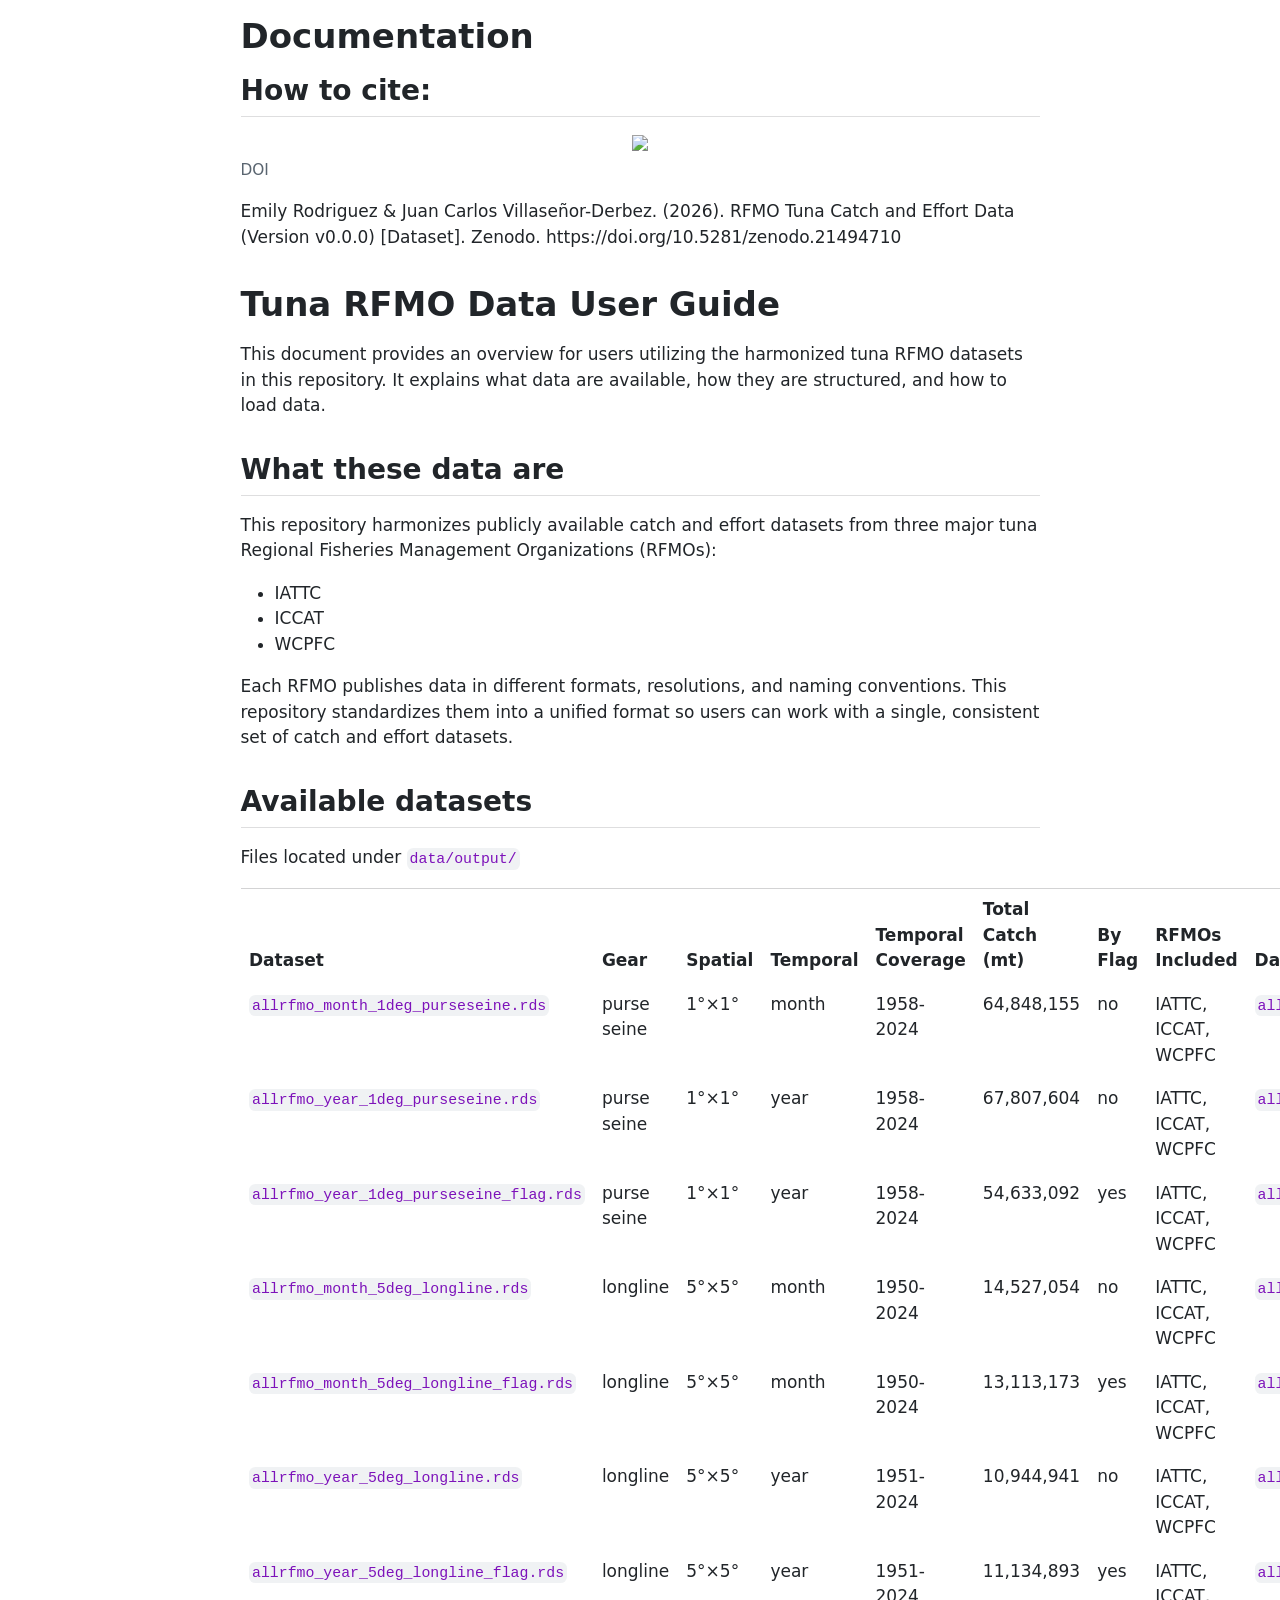
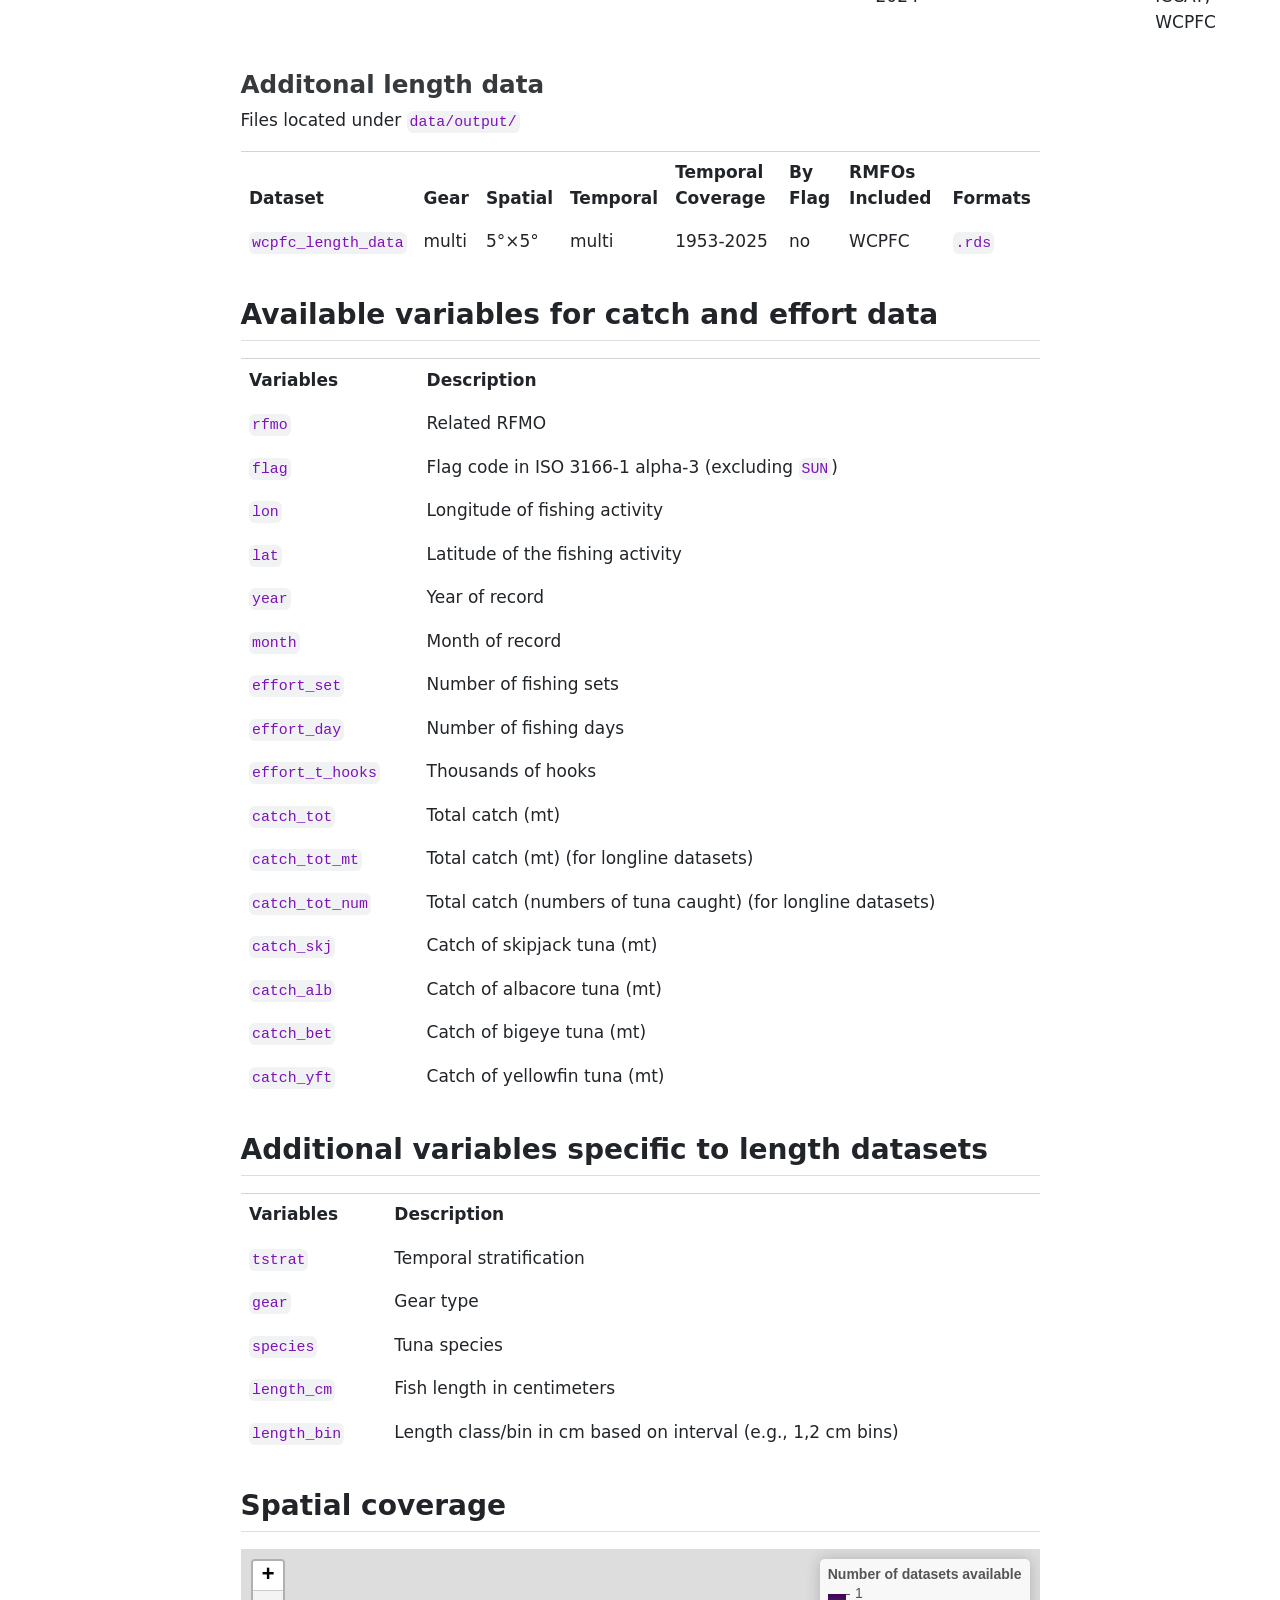
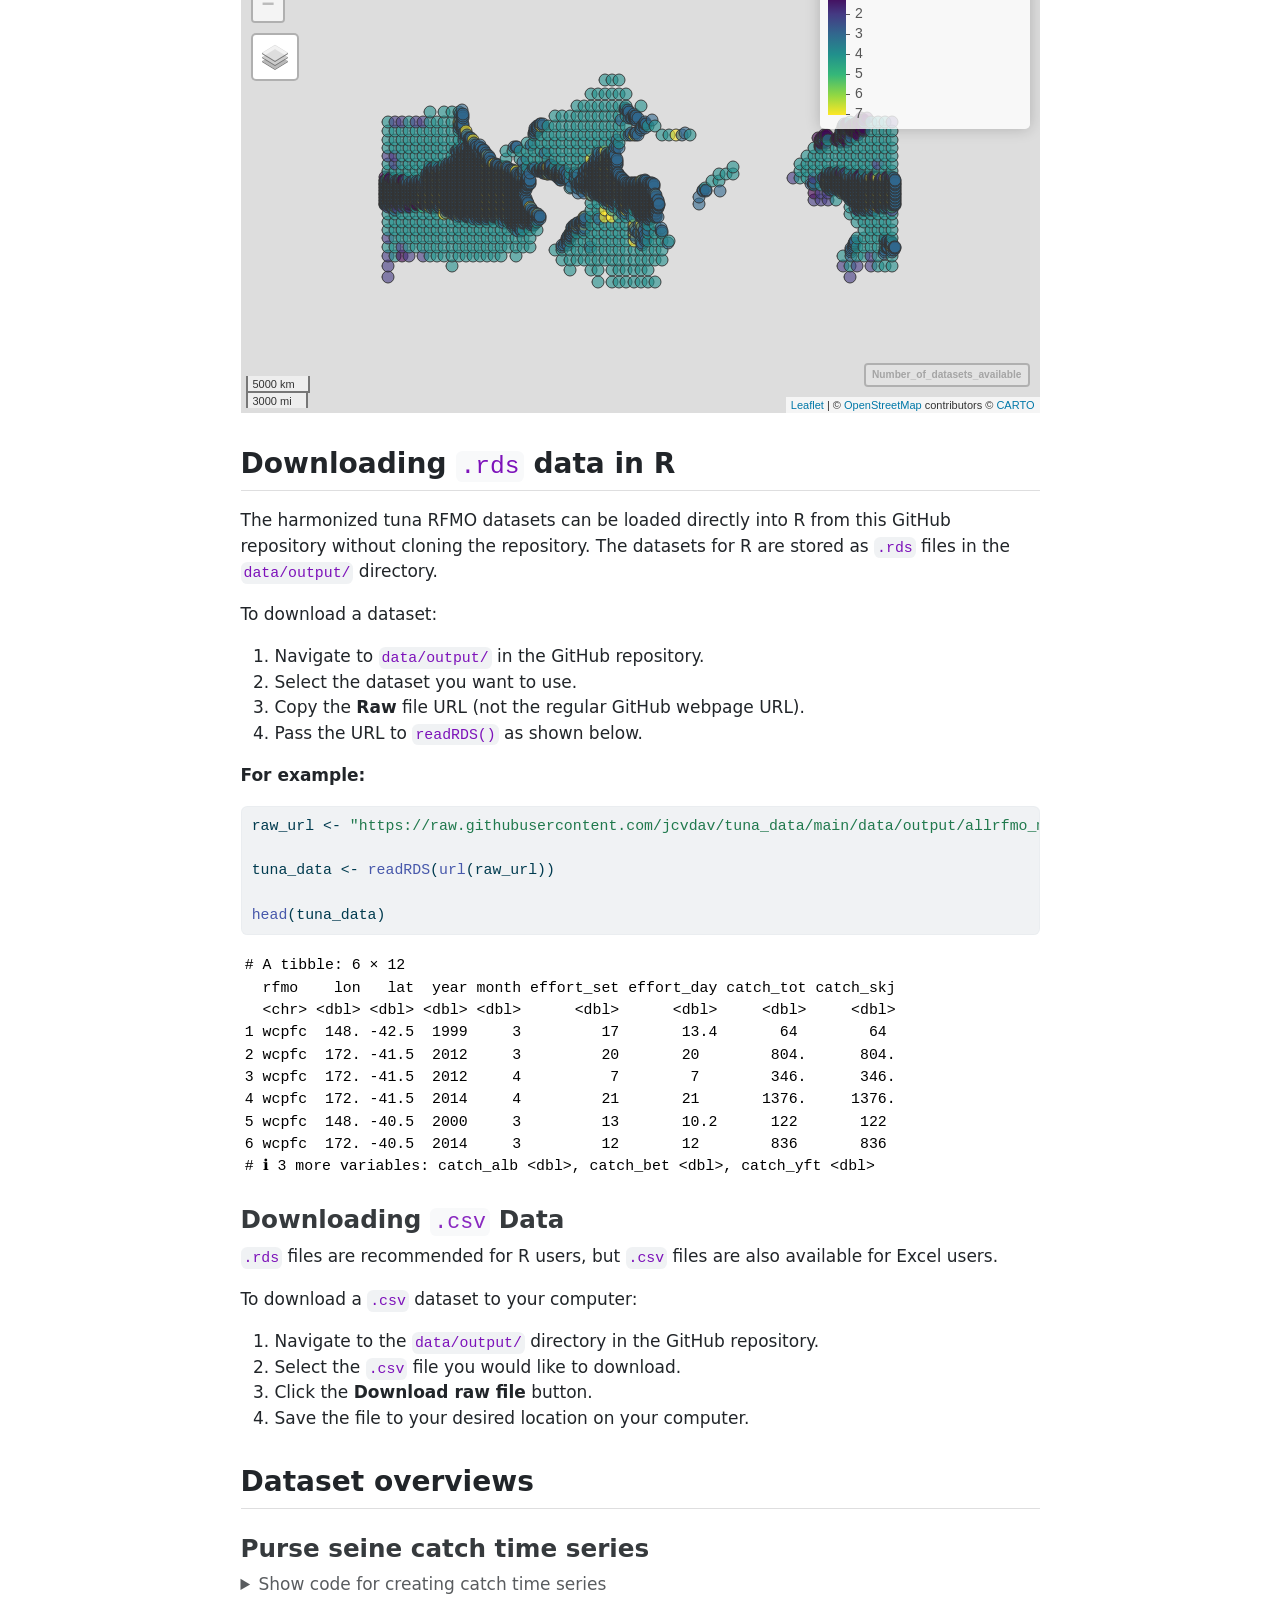
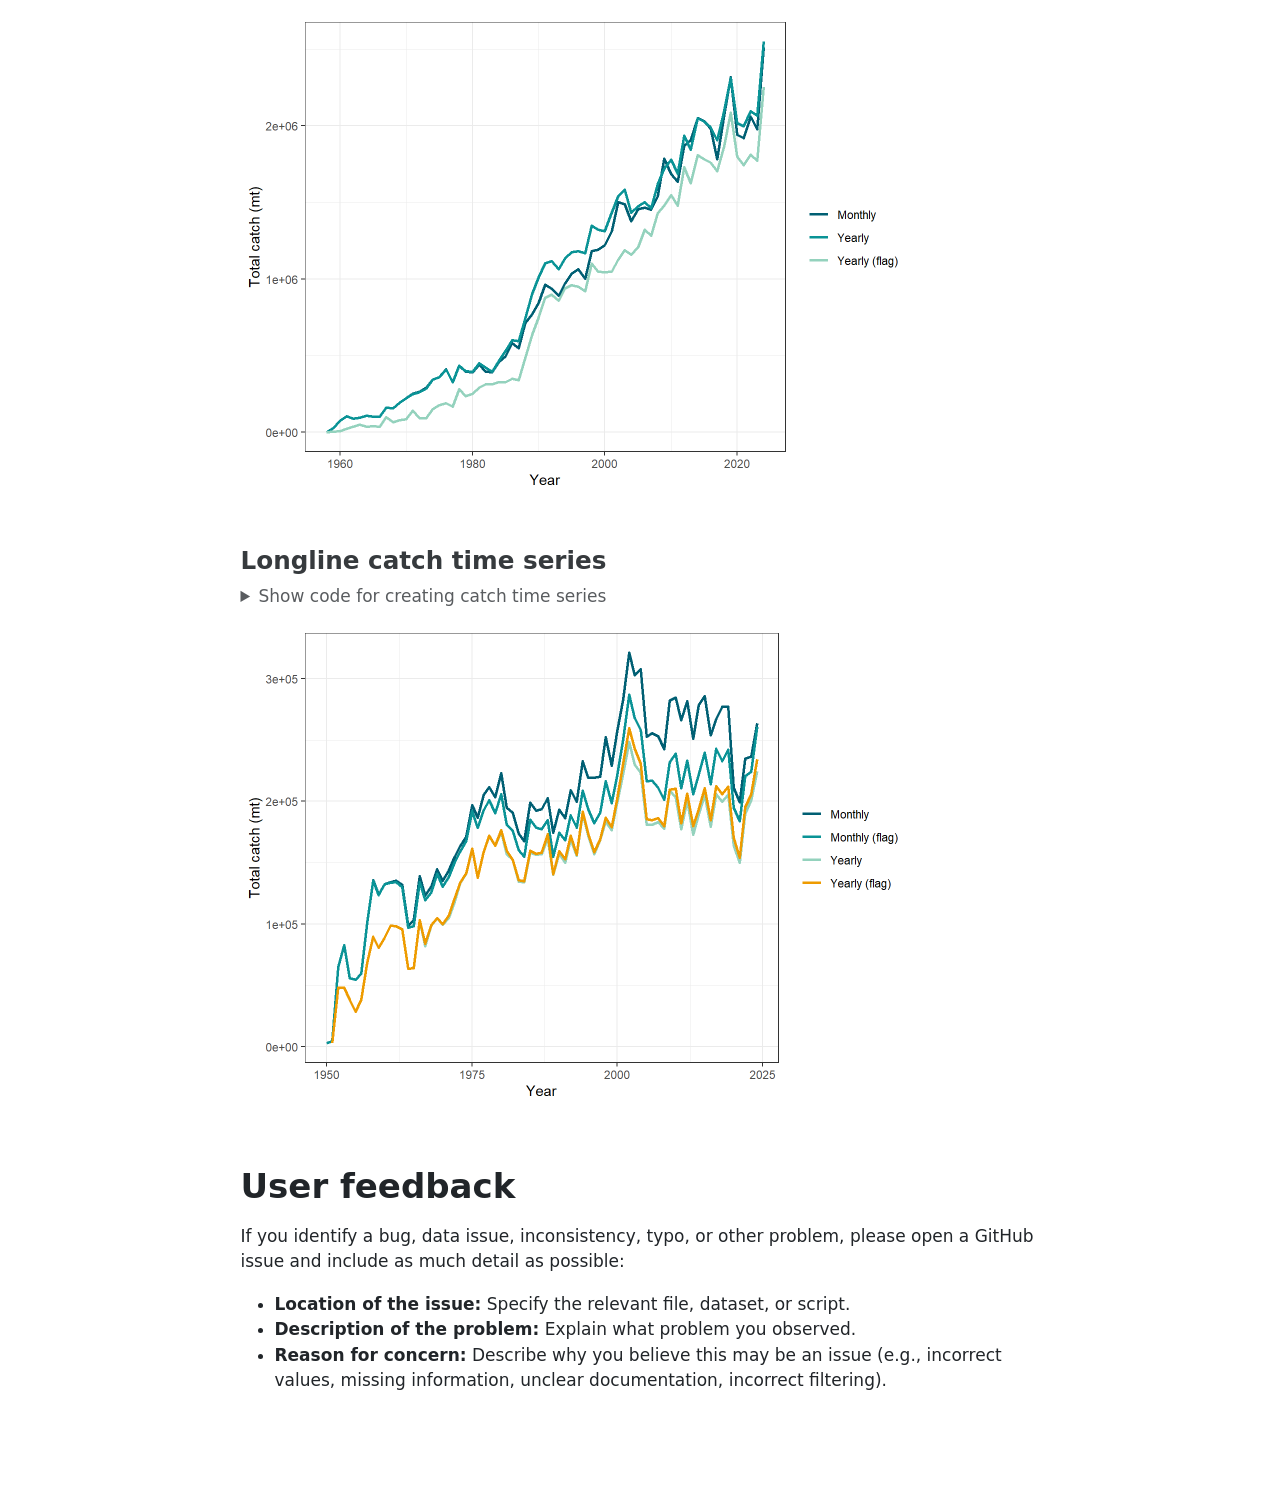
==== commit 0f432eba: "Update index with filtered data" ====
--- a/docs/index.html
+++ b/docs/index.html
@@ -282,14 +282,14 @@
 <p>Files located under <code>data/output/</code></p>
 <table class="caption-top table">
 <colgroup>
+<col style="width: 21%">
+<col style="width: 7%">
+<col style="width: 9%">
+<col style="width: 10%">
 <col style="width: 19%">
-<col style="width: 6%">
-<col style="width: 8%">
 <col style="width: 9%">
-<col style="width: 17%">
-<col style="width: 8%">
-<col style="width: 14%">
-<col style="width: 14%">
+<col style="width: 16%">
+<col style="width: 9%">
 </colgroup>
 <thead>
 <tr class="header">
@@ -312,7 +312,7 @@
 <td>1953-2025</td>
 <td>no</td>
 <td>WCPFC</td>
-<td><code>.csv</code>, <code>.rds</code></td>
+<td><code>.rds</code></td>
 </tr>
 </tbody>
 </table>
@@ -440,8 +440,8 @@
 <h2 class="anchored" data-anchor-id="spatial-coverage">Spatial coverage</h2>
 <div class="cell">
 <div class="cell-output-display">
-<div class="leaflet html-widget html-fill-item" id="htmlwidget-ff35ff30cf571aa46c97" style="width:100%;height:464px;"></div>
-<script type="application/json" data-for="htmlwidget-ff35ff30cf571aa46c97">{"x":{"options":{"minZoom":1,"maxZoom":52,"crs":{"crsClass":"L.CRS.EPSG3857","code":null,"proj4def":null,"projectedBounds":null,"options":{}},"preferCanvas":false,"bounceAtZoomLimits":false,"maxBounds":[[[-90,-370]],[[90,370]]]},"calls":[{"method":"addProviderTiles","args":["CartoDB.Positron","CartoDB.Positron","CartoDB.Positron",{"errorTileUrl":"","noWrap":false,"detectRetina":false,"pane":"tilePane"}]},{"method":"addProviderTiles","args":["CartoDB.DarkMatter","CartoDB.DarkMatter","CartoDB.DarkMatter",{"errorTileUrl":"","noWrap":false,"detectRetina":false,"pane":"tilePane"}]},{"method":"addProviderTiles","args":["OpenStreetMap","OpenStreetMap","OpenStreetMap",{"errorTileUrl":"","noWrap":false,"detectRetina":false,"pane":"tilePane"}]},{"method":"addProviderTiles","args":["Esri.WorldImagery","Esri.WorldImagery","Esri.WorldImagery",{"errorTileUrl":"","noWrap":false,"detectRetina":false,"pane":"tilePane"}]},{"method":"addProviderTiles","args":["OpenTopoMap","OpenTopoMap","OpenTopoMap",{"errorTileUrl":"","noWrap":false,"detectRetina":false,"pane":"tilePane"}]},{"method":"createMapPane","args":["point",440]},{"method":"addCircleMarkers","args":[[-11.5,-10.5,-9.5,-8.5,-7.5,-6.5,-5.5,-4.5,-3.5,-2.5,-1.5,-0.5,0.5,1.5,2.5,3.5,4.5,5.5,6.5,8.5,-11.5,-10.5,-9.5,-8.5,-7.5,-6.5,-5.5,-4.5,-3.5,-2.5,-1.5,-0.5,0.5,1.5,2.5,3.5,4.5,5.5,6.5,-52.5,-47.5,-42.5,-37.5,-32.5,-27.5,-22.5,-17.5,-12.5,-11.5,-10.5,-9.5,-8.5,-7.5,-6.5,-5.5,-4.5,-3.5,-2.5,-1.5,-0.5,0.5,1.5,2.5,3.5,4.5,5.5,6.5,7.5,12.5,17.5,22.5,27.5,32.5,37.5,42.5,-9.5,-8.5,-7.5,-6.5,-5.5,-4.5,-3.5,-2.5,-1.5,-0.5,0.5,1.5,2.5,3.5,4.5,5.5,6.5,-10.5,-9.5,-8.5,-7.5,-6.5,-5.5,-4.5,-3.5,-2.5,-1.5,-0.5,0.5,1.5,2.5,3.5,4.5,5.5,6.5,7.5,-13.5,-12.5,-10.5,-9.5,-8.5,-7.5,-6.5,-5.5,-4.5,-3.5,-2.5,-1.5,-0.5,0.5,1.5,2.5,3.5,4.5,5.5,6.5,-13.5,-11.5,-10.5,-9.5,-8.5,-7.5,-6.5,-5.5,-4.5,-3.5,-2.5,-1.5,-0.5,0.5,1.5,2.5,3.5,4.5,5.5,6.5,-42.5,-37.5,-32.5,-27.5,-22.5,-17.5,-14.5,-12.5,-11.5,-10.5,-9.5,-8.5,-7.5,-6.5,-5.5,-4.5,-3.5,-2.5,-1.5,-0.5,0.5,1.5,2.5,3.5,4.5,5.5,6.5,7.5,12.5,17.5,22.5,27.5,32.5,37.5,42.5,-12.5,-10.5,-9.5,-8.5,-7.5,-6.5,-5.5,-4.5,-3.5,-2.5,-1.5,-0.5,0.5,1.5,2.5,3.5,4.5,5.5,-13.5,-10.5,-9.5,-8.5,-7.5,-6.5,-5.5,-4.5,-3.5,-2.5,-1.5,-0.5,0.5,1.5,2.5,3.5,4.5,5.5,6.5,-10.5,-9.5,-8.5,-7.5,-6.5,-5.5,-4.5,-3.5,-2.5,-1.5,-0.5,0.5,1.5,2.5,3.5,4.5,5.5,6.5,-11.5,-10.5,-9.5,-8.5,-7.5,-6.5,-5.5,-4.5,-3.5,-2.5,-1.5,-0.5,0.5,1.5,2.5,3.5,4.5,5.5,6.5,-42.5,-37.5,-32.5,-27.5,-22.5,-17.5,-12.5,-11.5,-10.5,-9.5,-8.5,-7.5,-6.5,-5.5,-4.5,-3.5,-2.5,-1.5,-0.5,0.5,1.5,2.5,3.5,4.5,5.5,6.5,7.5,12.5,17.5,22.5,27.5,32.5,37.5,42.5,-12.5,-10.5,-9.5,-8.5,-7.5,-6.5,-5.5,-4.5,-3.5,-2.5,-1.5,-0.5,0.5,1.5,2.5,3.5,4.5,5.5,6.5,-10.5,-9.5,-8.5,-7.5,-6.5,-5.5,-4.5,-3.5,-2.5,-1.5,-0.5,0.5,1.5,2.5,3.5,4.5,5.5,-12.5,-10.5,-9.5,-8.5,-7.5,-6.5,-5.5,-4.5,-3.5,-2.5,-1.5,-0.5,0.5,1.5,2.5,3.5,4.5,5.5,6.5,-12.5,-10.5,-9.5,-8.5,-7.5,-6.5,-5.5,-4.5,-3.5,-2.5,-1.5,-0.5,0.5,1.5,2.5,3.5,4.5,-42.5,-37.5,-32.5,-27.5,-22.5,-17.5,-12.5,-10.5,-9.5,-8.5,-7.5,-6.5,-5.5,-4.5,-3.5,-2.5,-1.5,-0.5,0.5,1.5,2.5,3.5,7.5,12.5,17.5,22.5,27.5,32.5,37.5,42.5,-12.5,-10.5,-8.5,-7.5,-6.5,-5.5,-4.5,-3.5,-2.5,-1.5,-0.5,0.5,1.5,2.5,3.5,4.5,-11.5,-9.5,-8.5,-7.5,-6.5,-5.5,-4.5,-3.5,-2.5,-1.5,-0.5,0.5,1.5,2.5,3.5,4.5,-10.5,-9.5,-8.5,-7.5,-6.5,-5.5,-4.5,-3.5,-2.5,-1.5,-0.5,0.5,1.5,2.5,3.5,5.5,-11.5,-10.5,-9.5,-8.5,-7.5,-6.5,-5.5,-4.5,-3.5,-2.5,-1.5,-0.5,0.5,1.5,2.5,3.5,4.5,-37.5,-32.5,-27.5,-22.5,-17.5,-12.5,-9.5,-8.5,-7.5,-6.5,-5.5,-4.5,-3.5,-2.5,-1.5,-0.5,0.5,1.5,2.5,3.5,4.5,7.5,12.5,17.5,22.5,27.5,32.5,37.5,42.5,-11.5,-10.5,-8.5,-7.5,-6.5,-5.5,-4.5,-3.5,-2.5,-1.5,-0.5,0.5,1.5,2.5,3.5,4.5,5.5,-10.5,-9.5,-8.5,-7.5,-6.5,-5.5,-4.5,-3.5,-2.5,-1.5,-0.5,0.5,1.5,2.5,3.5,4.5,5.5,-10.5,-9.5,-8.5,-7.5,-6.5,-5.5,-4.5,-3.5,-2.5,-1.5,-0.5,0.5,1.5,2.5,3.5,4.5,5.5,-10.5,-9.5,-8.5,-7.5,-6.5,-5.5,-4.5,-3.5,-2.5,-1.5,-0.5,0.5,1.5,2.5,3.5,4.5,5.5,-42.5,-37.5,-32.5,-27.5,-22.5,-17.5,-12.5,-10.5,-9.5,-8.5,-7.5,-6.5,-5.5,-4.5,-3.5,-2.5,-1.5,-0.5,0.5,1.5,2.5,3.5,4.5,5.5,7.5,12.5,17.5,22.5,27.5,32.5,37.5,42.5,-11.5,-10.5,-8.5,-7.5,-6.5,-5.5,-4.5,-3.5,-2.5,-1.5,-0.5,0.5,1.5,2.5,3.5,4.5,5.5,-11.5,-8.5,-7.5,-6.5,-5.5,-4.5,-0.5,-12.5,-11.5,-10.5,-9.5,-8.5,-7.5,-6.5,-5.5,-4.5,-3.5,-2.5,-1.5,-0.5,0.5,1.5,2.5,3.5,4.5,5.5,6.5,7.5,8.5,9.5,10.5,11.5,-11.5,-10.5,-9.5,-8.5,-7.5,-6.5,-5.5,-4.5,-3.5,-2.5,-1.5,-0.5,0.5,1.5,2.5,3.5,4.5,5.5,6.5,7.5,8.5,9.5,10.5,11.5,-42.5,-37.5,-32.5,-27.5,-22.5,-17.5,-12.5,-11.5,-10.5,-9.5,-8.5,-7.5,-6.5,-5.5,-4.5,-3.5,-2.5,-1.5,-0.5,0.5,1.5,2.5,3.5,4.5,5.5,6.5,7.5,8.5,9.5,10.5,11.5,12.5,13.5,14.5,15.5,17.5,22.5,27.5,32.5,37.5,42.5,47.5,-13.5,-11.5,-10.5,-9.5,-8.5,-7.5,-6.5,-5.5,-4.5,-3.5,-2.5,-1.5,-0.5,0.5,1.5,2.5,3.5,4.5,5.5,6.5,7.5,8.5,9.5,10.5,11.5,12.5,13.5,14.5,-10.5,-9.5,-8.5,-7.5,-6.5,-5.5,-4.5,-3.5,-2.5,-1.5,-0.5,0.5,1.5,2.5,3.5,4.5,5.5,6.5,7.5,8.5,9.5,10.5,11.5,12.5,13.5,14.5,-13.5,-12.5,-11.5,-10.5,-9.5,-8.5,-7.5,-6.5,-5.5,-4.5,-3.5,-2.5,-1.5,-0.5,0.5,1.5,2.5,3.5,4.5,5.5,6.5,7.5,8.5,9.5,10.5,11.5,12.5,13.5,-13.5,-12.5,-11.5,-10.5,-9.5,-8.5,-7.5,-6.5,-5.5,-4.5,-3.5,-2.5,-1.5,-0.5,0.5,1.5,2.5,3.5,4.5,5.5,6.5,7.5,8.5,9.5,10.5,11.5,12.5,13.5,14.5,-42.5,-37.5,-32.5,-27.5,-22.5,-17.5,-12.5,-11.5,-10.5,-9.5,-8.5,-7.5,-6.5,-5.5,-4.5,-3.5,-2.5,-1.5,-0.5,0.5,1.5,2.5,3.5,4.5,5.5,6.5,7.5,8.5,9.5,10.5,11.5,12.5,13.5,14.5,15.5,17.5,22.5,27.5,32.5,37.5,42.5,-12.5,-11.5,-10.5,-9.5,-8.5,-7.5,-6.5,-5.5,-4.5,-3.5,-2.5,-1.5,-0.5,0.5,1.5,2.5,3.5,4.5,5.5,6.5,7.5,8.5,9.5,10.5,11.5,12.5,13.5,14.5,-12.5,-11.5,-9.5,-8.5,-7.5,-6.5,-5.5,-4.5,-3.5,-2.5,-1.5,-0.5,0.5,1.5,2.5,3.5,4.5,5.5,6.5,7.5,8.5,9.5,10.5,11.5,12.5,13.5,-9.5,-8.5,-7.5,-6.5,-5.5,-4.5,-3.5,-2.5,-1.5,-0.5,0.5,1.5,2.5,3.5,4.5,5.5,6.5,7.5,8.5,9.5,10.5,11.5,12.5,13.5,14.5,-13.5,-12.5,-11.5,-10.5,-9.5,-7.5,-6.5,-5.5,-4.5,-3.5,-2.5,-1.5,-0.5,0.5,1.5,2.5,3.5,4.5,5.5,6.5,7.5,8.5,9.5,10.5,11.5,12.5,13.5,14.5,15.5,-42.5,-37.5,-32.5,-27.5,-22.5,-17.5,-12.5,-11.5,-10.5,-9.5,-8.5,-7.5,-6.5,-5.5,-4.5,-3.5,-2.5,-1.5,-0.5,0.5,1.5,2.5,3.5,4.5,5.5,6.5,7.5,8.5,9.5,10.5,11.5,12.5,13.5,14.5,17.5,22.5,27.5,32.5,37.5,42.5,47.5,-16.5,-13.5,-12.5,-11.5,-10.5,-9.5,-8.5,-7.5,-6.5,-5.5,-4.5,-3.5,-2.5,-1.5,-0.5,0.5,1.5,2.5,3.5,4.5,5.5,6.5,7.5,8.5,9.5,10.5,11.5,12.5,13.5,14.5,15.5,-15.5,-14.5,-13.5,-12.5,-11.5,-10.5,-9.5,-8.5,-7.5,-6.5,-5.5,-4.5,-3.5,-2.5,-1.5,-0.5,0.5,1.5,2.5,3.5,4.5,5.5,6.5,7.5,8.5,9.5,10.5,11.5,12.5,13.5,14.5,15.5,17.5,-15.5,-14.5,-13.5,-12.5,-11.5,-10.5,-9.5,-8.5,-7.5,-6.5,-5.5,-4.5,-3.5,-2.5,-1.5,-0.5,0.5,1.5,2.5,3.5,4.5,5.5,6.5,7.5,8.5,9.5,10.5,11.5,12.5,13.5,14.5,15.5,16.5,17.5,-15.5,-14.5,-13.5,-12.5,-11.5,-10.5,-9.5,-8.5,-7.5,-6.5,-5.5,-4.5,-3.5,-2.5,-1.5,-0.5,0.5,1.5,2.5,3.5,4.5,5.5,6.5,7.5,8.5,9.5,10.5,11.5,12.5,13.5,14.5,15.5,17.5,18.5,-47.5,-42.5,-37.5,-32.5,-27.5,-22.5,-17.5,-16.5,-15.5,-14.5,-13.5,-12.5,-11.5,-10.5,-9.5,-8.5,-7.5,-6.5,-5.5,-4.5,-3.5,-2.5,-1.5,-0.5,0.5,1.5,2.5,3.5,4.5,5.5,6.5,7.5,8.5,9.5,10.5,11.5,12.5,13.5,14.5,15.5,16.5,17.5,18.5,22.5,27.5,32.5,37.5,42.5,47.5,-16.5,-15.5,-14.5,-13.5,-12.5,-11.5,-10.5,-9.5,-8.5,-7.5,-6.5,-5.5,-4.5,-3.5,-2.5,-1.5,-0.5,0.5,1.5,2.5,3.5,4.5,5.5,6.5,7.5,8.5,9.5,10.5,11.5,12.5,13.5,14.5,15.5,16.5,17.5,18.5,-17.5,-16.5,-15.5,-14.5,-13.5,-12.5,-11.5,-10.5,-9.5,-8.5,-7.5,-6.5,-5.5,-4.5,-3.5,-2.5,-1.5,-0.5,0.5,1.5,2.5,3.5,4.5,5.5,6.5,7.5,8.5,9.5,10.5,11.5,12.5,13.5,14.5,15.5,16.5,17.5,18.5,19.5,-17.5,-16.5,-15.5,-14.5,-13.5,-12.5,-11.5,-10.5,-9.5,-8.5,-7.5,-6.5,-5.5,-4.5,-3.5,-2.5,-1.5,-0.5,0.5,1.5,2.5,3.5,4.5,5.5,6.5,7.5,8.5,9.5,10.5,11.5,12.5,13.5,14.5,15.5,16.5,17.5,18.5,19.5,25.5,-19.5,-17.5,-16.5,-15.5,-14.5,-13.5,-12.5,-11.5,-10.5,-9.5,-8.5,-7.5,-6.5,-5.5,-4.5,-3.5,-2.5,-1.5,-0.5,0.5,1.5,2.5,3.5,4.5,5.5,6.5,7.5,8.5,9.5,10.5,11.5,12.5,13.5,14.5,15.5,16.5,17.5,18.5,19.5,20.5,24.5,25.5,-42.5,-37.5,-32.5,-27.5,-22.5,-18.5,-17.5,-16.5,-15.5,-14.5,-13.5,-12.5,-11.5,-10.5,-9.5,-8.5,-7.5,-6.5,-5.5,-4.5,-3.5,-2.5,-1.5,-0.5,0.5,1.5,2.5,3.5,4.5,5.5,6.5,7.5,8.5,9.5,10.5,11.5,12.5,13.5,14.5,15.5,16.5,17.5,18.5,19.5,20.5,22.5,25.5,26.5,27.5,32.5,37.5,39.5,41.5,42.5,47.5,-16.5,-15.5,-14.5,-13.5,-12.5,-11.5,-10.5,-9.5,-8.5,-7.5,-6.5,-5.5,-4.5,-3.5,-2.5,-1.5,-0.5,0.5,1.5,2.5,3.5,4.5,5.5,6.5,7.5,8.5,9.5,10.5,11.5,12.5,13.5,14.5,15.5,16.5,17.5,18.5,19.5,20.5,21.5,22.5,23.5,25.5,40.5,41.5,44.5,46.5,-18.5,-17.5,-16.5,-15.5,-14.5,-13.5,-12.5,-11.5,-10.5,-9.5,-8.5,-7.5,-6.5,-5.5,-4.5,-3.5,-2.5,-1.5,-0.5,0.5,1.5,2.5,3.5,4.5,5.5,6.5,7.5,8.5,9.5,10.5,11.5,12.5,13.5,14.5,15.5,16.5,17.5,18.5,19.5,20.5,21.5,22.5,23.5,24.5,26.5,38.5,39.5,40.5,41.5,42.5,44.5,45.5,46.5,48.5,-17.5,-16.5,-15.5,-14.5,-13.5,-12.5,-11.5,-10.5,-9.5,-8.5,-7.5,-6.5,-5.5,-4.5,-3.5,-2.5,-1.5,-0.5,0.5,1.5,2.5,3.5,4.5,5.5,6.5,7.5,8.5,9.5,10.5,11.5,12.5,13.5,14.5,15.5,16.5,17.5,18.5,19.5,20.5,21.5,22.5,23.5,24.5,25.5,26.5,27.5,39.5,40.5,41.5,44.5,45.5,46.5,-17.5,-16.5,-15.5,-14.5,-13.5,-12.5,-11.5,-10.5,-9.5,-8.5,-7.5,-6.5,-5.5,-4.5,-3.5,-2.5,-1.5,-0.5,0.5,1.5,2.5,3.5,4.5,5.5,6.5,7.5,8.5,9.5,10.5,11.5,12.5,13.5,14.5,15.5,16.5,17.5,18.5,19.5,20.5,21.5,23.5,24.5,25.5,26.5,32.5,35.5,36.5,-42.5,-37.5,-32.5,-27.5,-22.5,-18.5,-17.5,-16.5,-15.5,-14.5,-13.5,-12.5,-11.5,-10.5,-9.5,-8.5,-7.5,-6.5,-5.5,-4.5,-3.5,-2.5,-1.5,-0.5,0.5,1.5,2.5,3.5,4.5,5.5,6.5,7.5,8.5,9.5,10.5,11.5,12.5,13.5,14.5,15.5,16.5,17.5,18.5,19.5,20.5,21.5,22.5,23.5,24.5,25.5,26.5,27.5,32.5,35.5,36.5,37.5,-19.5,-18.5,-17.5,-16.5,-15.5,-14.5,-13.5,-12.5,-11.5,-10.5,-9.5,-8.5,-7.5,-6.5,-5.5,-4.5,-3.5,-2.5,-1.5,-0.5,0.5,1.5,2.5,3.5,4.5,5.5,6.5,7.5,8.5,9.5,10.5,11.5,12.5,13.5,14.5,15.5,16.5,17.5,18.5,19.5,20.5,21.5,22.5,23.5,24.5,25.5,26.5,27.5,28.5,34.5,35.5,-19.5,-18.5,-17.5,-16.5,-15.5,-14.5,-13.5,-12.5,-11.5,-10.5,-9.5,-8.5,-7.5,-6.5,-5.5,-4.5,-3.5,-2.5,-1.5,-0.5,0.5,1.5,2.5,3.5,4.5,5.5,6.5,7.5,8.5,9.5,10.5,11.5,12.5,13.5,14.5,15.5,16.5,17.5,18.5,19.5,20.5,21.5,22.5,23.5,24.5,25.5,28.5,30.5,33.5,34.5,-18.5,-17.5,-16.5,-15.5,-14.5,-13.5,-12.5,-11.5,-10.5,-9.5,-8.5,-7.5,-6.5,-5.5,-4.5,-3.5,-2.5,-1.5,-0.5,0.5,1.5,2.5,3.5,4.5,5.5,6.5,7.5,8.5,9.5,10.5,11.5,12.5,13.5,14.5,15.5,16.5,17.5,18.5,19.5,20.5,21.5,22.5,23.5,24.5,25.5,26.5,30.5,31.5,32.5,33.5,34.5,-17.5,-16.5,-15.5,-14.5,-13.5,-12.5,-11.5,-10.5,-9.5,-8.5,-7.5,-6.5,-5.5,-4.5,-3.5,-2.5,-1.5,-0.5,0.5,1.5,2.5,3.5,4.5,5.5,6.5,7.5,8.5,9.5,10.5,11.5,12.5,13.5,14.5,15.5,16.5,17.5,18.5,19.5,20.5,21.5,22.5,23.5,24.5,25.5,26.5,27.5,28.5,29.5,30.5,31.5,32.5,33.5,-42.5,-37.5,-32.5,-27.5,-22.5,-18.5,-17.5,-16.5,-15.5,-14.5,-13.5,-12.5,-11.5,-10.5,-9.5,-8.5,-7.5,-6.5,-5.5,-4.5,-3.5,-2.5,-1.5,-0.5,0.5,1.5,2.5,3.5,4.5,5.5,6.5,7.5,8.5,9.5,10.5,11.5,12.5,13.5,14.5,15.5,16.5,17.5,18.5,19.5,20.5,21.5,22.5,23.5,24.5,25.5,26.5,27.5,28.5,29.5,30.5,31.5,32.5,33.5,-20.5,-17.5,-16.5,-15.5,-14.5,-13.5,-12.5,-11.5,-10.5,-9.5,-8.5,-7.5,-6.5,-5.5,-4.5,-3.5,-2.5,-1.5,-0.5,0.5,1.5,2.5,3.5,4.5,5.5,6.5,7.5,8.5,9.5,10.5,11.5,12.5,13.5,14.5,15.5,16.5,17.5,18.5,19.5,20.5,21.5,22.5,23.5,24.5,25.5,26.5,27.5,28.5,29.5,30.5,31.5,32.5,-19.5,-18.5,-17.5,-16.5,-15.5,-14.5,-13.5,-12.5,-11.5,-10.5,-9.5,-8.5,-7.5,-6.5,-5.5,-4.5,-3.5,-2.5,-1.5,-0.5,0.5,1.5,2.5,3.5,4.5,5.5,6.5,7.5,8.5,9.5,10.5,11.5,12.5,13.5,14.5,15.5,16.5,17.5,18.5,19.5,20.5,21.5,22.5,23.5,24.5,25.5,26.5,27.5,28.5,29.5,30.5,-20.5,-18.5,-17.5,-16.5,-15.5,-14.5,-13.5,-12.5,-11.5,-10.5,-9.5,-8.5,-7.5,-6.5,-5.5,-4.5,-3.5,-2.5,-1.5,-0.5,0.5,1.5,2.5,3.5,4.5,5.5,6.5,7.5,8.5,9.5,10.5,11.5,12.5,13.5,14.5,15.5,16.5,17.5,18.5,19.5,20.5,21.5,22.5,23.5,24.5,25.5,26.5,27.5,28.5,29.5,-18.5,-17.5,-16.5,-15.5,-14.5,-13.5,-12.5,-11.5,-10.5,-9.5,-8.5,-7.5,-6.5,-5.5,-4.5,-3.5,-2.5,-1.5,-0.5,0.5,1.5,2.5,3.5,4.5,5.5,6.5,7.5,8.5,9.5,10.5,11.5,12.5,13.5,14.5,15.5,16.5,17.5,18.5,19.5,20.5,21.5,22.5,23.5,24.5,25.5,26.5,27.5,28.5,29.5,-42.5,-37.5,-32.5,-27.5,-22.5,-20.5,-19.5,-18.5,-17.5,-16.5,-15.5,-14.5,-13.5,-12.5,-11.5,-10.5,-9.5,-8.5,-7.5,-6.5,-5.5,-4.5,-3.5,-2.5,-1.5,-0.5,0.5,1.5,2.5,3.5,4.5,5.5,6.5,7.5,8.5,9.5,10.5,11.5,12.5,13.5,14.5,15.5,16.5,17.5,18.5,19.5,20.5,21.5,22.5,23.5,24.5,25.5,26.5,27.5,28.5,29.5,32.5,-19.5,-18.5,-17.5,-16.5,-15.5,-14.5,-13.5,-12.5,-11.5,-10.5,-9.5,-8.5,-7.5,-6.5,-5.5,-4.5,-3.5,-2.5,-1.5,-0.5,0.5,1.5,2.5,3.5,4.5,5.5,6.5,7.5,8.5,9.5,10.5,11.5,12.5,13.5,14.5,15.5,16.5,17.5,18.5,19.5,20.5,21.5,22.5,23.5,24.5,25.5,26.5,27.5,28.5,-19.5,-18.5,-17.5,-16.5,-15.5,-14.5,-13.5,-12.5,-11.5,-10.5,-9.5,-8.5,-7.5,-6.5,-5.5,-4.5,-3.5,-2.5,-1.5,-0.5,0.5,1.5,2.5,3.5,4.5,5.5,6.5,7.5,8.5,9.5,10.5,11.5,12.5,13.5,14.5,15.5,16.5,17.5,18.5,19.5,20.5,21.5,22.5,23.5,24.5,25.5,26.5,27.5,-20.5,-19.5,-18.5,-17.5,-16.5,-15.5,-14.5,-13.5,-12.5,-11.5,-10.5,-9.5,-8.5,-7.5,-6.5,-5.5,-4.5,-3.5,-2.5,-1.5,-0.5,0.5,1.5,2.5,3.5,4.5,5.5,6.5,7.5,8.5,9.5,10.5,11.5,12.5,13.5,14.5,15.5,16.5,17.5,18.5,19.5,20.5,21.5,22.5,23.5,24.5,25.5,26.5,-20.5,-19.5,-18.5,-17.5,-16.5,-15.5,-14.5,-13.5,-12.5,-11.5,-10.5,-9.5,-8.5,-7.5,-6.5,-5.5,-4.5,-3.5,-2.5,-1.5,-0.5,0.5,1.5,2.5,3.5,4.5,5.5,6.5,7.5,8.5,9.5,10.5,11.5,12.5,13.5,14.5,15.5,16.5,17.5,18.5,19.5,20.5,21.5,22.5,23.5,24.5,25.5,-42.5,-37.5,-32.5,-27.5,-22.5,-20.5,-19.5,-18.5,-17.5,-16.5,-15.5,-14.5,-13.5,-12.5,-11.5,-10.5,-9.5,-8.5,-7.5,-6.5,-5.5,-4.5,-3.5,-2.5,-1.5,-0.5,0.5,1.5,2.5,3.5,4.5,5.5,6.5,7.5,8.5,9.5,10.5,11.5,12.5,13.5,14.5,15.5,16.5,17.5,18.5,19.5,20.5,21.5,22.5,23.5,24.5,27.5,-19.5,-18.5,-17.5,-16.5,-15.5,-14.5,-13.5,-12.5,-11.5,-10.5,-9.5,-8.5,-7.5,-6.5,-5.5,-4.5,-3.5,-2.5,-1.5,-0.5,0.5,1.5,2.5,3.5,4.5,5.5,6.5,7.5,8.5,9.5,10.5,11.5,12.5,13.5,14.5,15.5,16.5,17.5,18.5,19.5,20.5,21.5,22.5,23.5,-18.5,-17.5,-16.5,-15.5,-14.5,-13.5,-12.5,-11.5,-10.5,-9.5,-8.5,-7.5,-6.5,-5.5,-4.5,-3.5,-2.5,-1.5,-0.5,0.5,1.5,2.5,3.5,4.5,5.5,6.5,7.5,8.5,9.5,10.5,11.5,12.5,13.5,14.5,15.5,16.5,17.5,18.5,19.5,20.5,21.5,22.5,-19.5,-18.5,-17.5,-16.5,-15.5,-14.5,-13.5,-12.5,-11.5,-10.5,-9.5,-8.5,-7.5,-6.5,-5.5,-4.5,-3.5,-2.5,-1.5,-0.5,0.5,1.5,2.5,3.5,4.5,5.5,6.5,7.5,8.5,9.5,10.5,11.5,12.5,13.5,14.5,15.5,16.5,17.5,18.5,19.5,-20.5,-19.5,-18.5,-17.5,-16.5,-15.5,-14.5,-13.5,-12.5,-11.5,-10.5,-9.5,-8.5,-7.5,-6.5,-5.5,-4.5,-3.5,-2.5,-1.5,-0.5,0.5,1.5,2.5,3.5,4.5,5.5,6.5,7.5,8.5,9.5,10.5,11.5,12.5,13.5,14.5,15.5,16.5,17.5,18.5,-42.5,-37.5,-32.5,-27.5,-22.5,-19.5,-18.5,-17.5,-16.5,-15.5,-14.5,-13.5,-12.5,-11.5,-10.5,-9.5,-8.5,-7.5,-6.5,-5.5,-4.5,-3.5,-2.5,-1.5,-0.5,0.5,1.5,2.5,3.5,4.5,5.5,6.5,7.5,8.5,9.5,10.5,11.5,12.5,13.5,14.5,15.5,16.5,17.5,18.5,-19.5,-18.5,-17.5,-16.5,-15.5,-14.5,-13.5,-12.5,-11.5,-10.5,-9.5,-8.5,-7.5,-6.5,-5.5,-4.5,-3.5,-2.5,-1.5,-0.5,0.5,1.5,2.5,3.5,4.5,5.5,6.5,7.5,8.5,9.5,10.5,11.5,12.5,13.5,14.5,15.5,16.5,17.5,-19.5,-18.5,-17.5,-16.5,-15.5,-14.5,-13.5,-12.5,-11.5,-10.5,-9.5,-8.5,-7.5,-6.5,-5.5,-4.5,-3.5,-2.5,-1.5,-0.5,0.5,1.5,2.5,3.5,4.5,5.5,6.5,7.5,8.5,9.5,10.5,11.5,12.5,13.5,14.5,15.5,16.5,17.5,-18.5,-17.5,-16.5,-15.5,-14.5,-13.5,-12.5,-11.5,-10.5,-9.5,-8.5,-7.5,-6.5,-5.5,-4.5,-3.5,-2.5,-1.5,-0.5,0.5,1.5,2.5,3.5,4.5,5.5,6.5,7.5,8.5,9.5,10.5,11.5,12.5,13.5,14.5,15.5,16.5,-20.5,-19.5,-18.5,-17.5,-16.5,-15.5,-14.5,-13.5,-12.5,-11.5,-10.5,-9.5,-8.5,-7.5,-6.5,-5.5,-4.5,-3.5,-2.5,-1.5,-0.5,0.5,1.5,2.5,3.5,4.5,5.5,6.5,7.5,8.5,9.5,10.5,11.5,12.5,13.5,14.5,15.5,16.5,-42.5,-37.5,-32.5,-27.5,-22.5,-18.5,-17.5,-16.5,-15.5,-14.5,-13.5,-12.5,-11.5,-10.5,-9.5,-8.5,-7.5,-6.5,-5.5,-4.5,-3.5,-2.5,-1.5,-0.5,0.5,1.5,2.5,3.5,4.5,5.5,6.5,7.5,8.5,9.5,10.5,11.5,12.5,13.5,14.5,15.5,16.5,17.5,-18.5,-17.5,-16.5,-15.5,-14.5,-13.5,-12.5,-11.5,-10.5,-9.5,-8.5,-7.5,-6.5,-5.5,-4.5,-3.5,-2.5,-1.5,-0.5,0.5,1.5,2.5,3.5,4.5,5.5,6.5,7.5,8.5,9.5,10.5,11.5,12.5,13.5,14.5,15.5,-23.5,-21.5,-18.5,-17.5,-16.5,-15.5,-14.5,-13.5,-12.5,-11.5,-10.5,-9.5,-8.5,-7.5,-6.5,-5.5,-4.5,-3.5,-2.5,-1.5,-0.5,0.5,1.5,2.5,3.5,4.5,5.5,6.5,7.5,8.5,9.5,10.5,11.5,12.5,13.5,14.5,15.5,16.5,-18.5,-17.5,-16.5,-15.5,-14.5,-13.5,-12.5,-11.5,-10.5,-9.5,-8.5,-7.5,-6.5,-5.5,-4.5,-3.5,-2.5,-1.5,-0.5,0.5,1.5,2.5,3.5,4.5,5.5,6.5,7.5,8.5,9.5,10.5,11.5,12.5,13.5,14.5,15.5,16.5,20.5,25.5,30.5,35.5,-21.5,-20.5,-19.5,-18.5,-17.5,-16.5,-15.5,-14.5,-13.5,-12.5,-11.5,-10.5,-9.5,-8.5,-7.5,-6.5,-5.5,-4.5,-3.5,-2.5,-1.5,-0.5,0.5,1.5,2.5,3.5,4.5,5.5,6.5,7.5,8.5,9.5,10.5,11.5,12.5,13.5,14.5,15.5,-37.5,-32.5,-27.5,-22.5,-20.5,-19.5,-18.5,-17.5,-16.5,-15.5,-14.5,-13.5,-12.5,-11.5,-10.5,-9.5,-8.5,-7.5,-6.5,-5.5,-4.5,-3.5,-2.5,-1.5,-0.5,0.5,1.5,2.5,3.5,4.5,5.5,6.5,7.5,8.5,9.5,10.5,11.5,12.5,13.5,14.5,15.5,17.5,-21.5,-18.5,-17.5,-16.5,-15.5,-14.5,-13.5,-12.5,-11.5,-10.5,-9.5,-8.5,-7.5,-6.5,-5.5,-4.5,-3.5,-2.5,-1.5,-0.5,0.5,1.5,2.5,3.5,4.5,5.5,6.5,7.5,8.5,9.5,10.5,11.5,12.5,13.5,14.5,-23.5,-21.5,-20.5,-19.5,-18.5,-17.5,-16.5,-15.5,-14.5,-13.5,-12.5,-11.5,-10.5,-9.5,-8.5,-7.5,-6.5,-5.5,-4.5,-3.5,-2.5,-1.5,-0.5,0.5,1.5,2.5,3.5,4.5,5.5,6.5,7.5,8.5,9.5,10.5,11.5,12.5,13.5,-25.5,-24.5,-23.5,-22.5,-21.5,-19.5,-18.5,-17.5,-16.5,-15.5,-14.5,-13.5,-12.5,-11.5,-10.5,-9.5,-8.5,-7.5,-6.5,-5.5,-4.5,-3.5,-2.5,-1.5,-0.5,0.5,1.5,2.5,3.5,4.5,5.5,6.5,7.5,8.5,9.5,10.5,11.5,12.5,13.5,15.5,20.5,25.5,30.5,35.5,40.5,-24.5,-23.5,-22.5,-21.5,-20.5,-19.5,-18.5,-17.5,-16.5,-15.5,-14.5,-13.5,-12.5,-11.5,-10.5,-9.5,-8.5,-7.5,-6.5,-5.5,-4.5,-3.5,-2.5,-1.5,-0.5,0.5,1.5,2.5,3.5,4.5,5.5,6.5,7.5,8.5,9.5,10.5,11.5,12.5,28.5,-42.5,-37.5,-32.5,-27.5,-24.5,-23.5,-22.5,-21.5,-20.5,-19.5,-18.5,-17.5,-16.5,-15.5,-14.5,-13.5,-12.5,-11.5,-10.5,-9.5,-8.5,-7.5,-6.5,-5.5,-4.5,-3.5,-2.5,-1.5,-0.5,0.5,1.5,2.5,3.5,4.5,5.5,6.5,7.5,8.5,9.5,10.5,11.5,12.5,13.5,28.5,-24.5,-23.5,-22.5,-21.5,-20.5,-19.5,-18.5,-17.5,-16.5,-15.5,-14.5,-13.5,-12.5,-11.5,-10.5,-9.5,-8.5,-7.5,-6.5,-5.5,-4.5,-3.5,-2.5,-1.5,-0.5,0.5,1.5,2.5,3.5,4.5,5.5,6.5,7.5,8.5,9.5,10.5,11.5,12.5,28.5,-28.5,-25.5,-24.5,-22.5,-21.5,-20.5,-19.5,-18.5,-17.5,-16.5,-15.5,-14.5,-13.5,-12.5,-11.5,-10.5,-9.5,-8.5,-7.5,-6.5,-5.5,-4.5,-3.5,-2.5,-1.5,-0.5,0.5,1.5,2.5,3.5,4.5,5.5,6.5,7.5,8.5,9.5,10.5,11.5,-26.5,-25.5,-24.5,-23.5,-22.5,-21.5,-20.5,-19.5,-18.5,-17.5,-16.5,-15.5,-14.5,-13.5,-12.5,-11.5,-10.5,-9.5,-8.5,-7.5,-6.5,-5.5,-4.5,-3.5,-2.5,-1.5,-0.5,0.5,1.5,2.5,3.5,4.5,5.5,6.5,7.5,8.5,9.5,10.5,11.5,12.5,15.5,20.5,25.5,30.5,35.5,45.5,-28.5,-27.5,-23.5,-22.5,-21.5,-20.5,-19.5,-18.5,-17.5,-16.5,-15.5,-14.5,-13.5,-12.5,-11.5,-10.5,-9.5,-8.5,-7.5,-6.5,-5.5,-4.5,-3.5,-2.5,-1.5,-0.5,0.5,1.5,2.5,3.5,4.5,5.5,6.5,7.5,8.5,9.5,10.5,11.5,14.5,-37.5,-32.5,-27.5,-23.5,-22.5,-21.5,-20.5,-19.5,-18.5,-17.5,-16.5,-15.5,-14.5,-13.5,-12.5,-11.5,-10.5,-9.5,-8.5,-7.5,-6.5,-5.5,-4.5,-3.5,-2.5,-1.5,-0.5,0.5,1.5,2.5,3.5,4.5,5.5,6.5,7.5,8.5,11.5,12.5,13.5,18.5,-23.5,-22.5,-21.5,-20.5,-19.5,-18.5,-17.5,-16.5,-15.5,-14.5,-13.5,-12.5,-11.5,-10.5,-9.5,-8.5,-7.5,-6.5,-5.5,-4.5,-3.5,-2.5,-1.5,-0.5,0.5,1.5,2.5,3.5,4.5,5.5,6.5,7.5,8.5,11.5,13.5,-22.5,-21.5,-20.5,-19.5,-18.5,-17.5,-16.5,-15.5,-14.5,-13.5,-12.5,-11.5,-10.5,-9.5,-8.5,-7.5,-6.5,-5.5,-4.5,-3.5,-2.5,-1.5,-0.5,0.5,1.5,2.5,3.5,4.5,5.5,6.5,7.5,-22.5,-21.5,-20.5,-19.5,-18.5,-17.5,-16.5,-15.5,-14.5,-13.5,-12.5,-11.5,-10.5,-9.5,-8.5,-7.5,-6.5,-3.5,-2.5,0.5,1.5,2.5,3.5,4.5,5.5,6.5,7.5,8.5,10.5,12.5,15.5,20.5,25.5,30.5,35.5,-22.5,-21.5,-20.5,-19.5,-18.5,-17.5,-16.5,-15.5,-14.5,-13.5,-12.5,-11.5,-10.5,-9.5,-8.5,1.5,2.5,3.5,4.5,5.5,6.5,7.5,8.5,-37.5,-32.5,-27.5,-23.5,-22.5,-21.5,-20.5,-19.5,-18.5,-17.5,-16.5,-15.5,-14.5,-13.5,-12.5,-7.5,-2.5,2.5,3.5,4.5,5.5,6.5,7.5,11.5,-24.5,-23.5,-22.5,-21.5,-20.5,-19.5,-18.5,-17.5,-16.5,-15.5,-14.5,-13.5,-11.5,29.5,-24.5,-23.5,-22.5,-21.5,-20.5,-19.5,-18.5,-17.5,-16.5,-15.5,14.5,-24.5,-23.5,-22.5,-21.5,-20.5,-19.5,-18.5,-17.5,-16.5,-15.5,5.5,10.5,15.5,20.5,25.5,30.5,35.5,36.5,45.5,-22.5,-21.5,-20.5,-19.5,-18.5,-17.5,-16.5,14.5,36.5,37.5,38.5,39.5,-27.5,-22.5,-19.5,-18.5,-17.5,-16.5,12.5,38.5,39.5,40.5,-21.5,-19.5,-18.5,-17.5,12.5,13.5,38.5,39.5,40.5,-20.5,-19.5,-18.5,10.5,12.5,13.5,14.5,40.5,41.5,5.5,10.5,12.5,13.5,14.5,15.5,20.5,25.5,30.5,35.5,40.5,41.5,10.5,11.5,12.5,13.5,14.5,40.5,41.5,10.5,11.5,12.5,13.5,14.5,10.5,11.5,12.5,13.5,14.5,15.5,24.5,10.5,11.5,12.5,13.5,14.5,15.5,10.5,11.5,12.5,13.5,14.5,15.5,20.5,25.5,30.5,35.5,40.5,45.5,50.5,10.5,11.5,12.5,13.5,14.5,15.5,16.5,10.5,11.5,12.5,13.5,14.5,15.5,16.5,10.5,11.5,12.5,13.5,0.5,10.5,11.5,12.5,13.5,14.5,-39.5,-34.5,0.5,5.5,10.5,11.5,12.5,15.5,20.5,25.5,30.5,35.5,40.5,45.5,8.5,9.5,10.5,11.5,12.5,8.5,9.5,10.5,11.5,12.5,6.5,7.5,8.5,9.5,10.5,11.5,12.5,0.5,6.5,7.5,8.5,9.5,10.5,11.5,12.5,-44.5,-39.5,-37.5,-36.5,-34.5,-29.5,-4.5,0.5,5.5,7.5,8.5,9.5,10.5,11.5,12.5,15.5,20.5,25.5,30.5,35.5,40.5,45.5,-36.5,7.5,8.5,9.5,10.5,11.5,-35.5,7.5,8.5,9.5,12.5,-35.5,-33.5,-32.5,8.5,9.5,10.5,-36.5,-33.5,-32.5,-31.5,6.5,7.5,-49.5,-44.5,-39.5,-34.5,-32.5,-31.5,-30.5,-29.5,0.5,5.5,6.5,10.5,15.5,20.5,25.5,30.5,35.5,40.5,45.5,-31.5,-30.5,-29.5,-23.5,1.5,-29.5,-28.5,-26.5,-25.5,-24.5,-29.5,-28.5,-27.5,-26.5,-25.5,-24.5,-23.5,-26.5,-25.5,-24.5,6.5,7.5,11.5,-44.5,-39.5,-34.5,-29.5,-26.5,-25.5,-24.5,-23.5,-19.5,-4.5,0.5,3.5,5.5,10.5,15.5,20.5,25.5,30.5,35.5,40.5,45.5,50.5,-24.5,-23.5,-22.5,-21.5,-2.5,0.5,3.5,4.5,9.5,-24.5,-23.5,-22.5,3.5,4.5,5.5,-24.5,-23.5,-22.5,1.5,2.5,5.5,-23.5,-22.5,-21.5,-1.5,0.5,1.5,3.5,5.5,6.5,-44.5,-39.5,-34.5,-29.5,-27.5,-24.5,-22.5,-21.5,-20.5,-19.5,-14.5,-4.5,-3.5,-2.5,0.5,1.5,2.5,3.5,5.5,8.5,10.5,11.5,15.5,20.5,25.5,30.5,35.5,40.5,45.5,50.5,-26.5,-22.5,-21.5,-20.5,-19.5,0.5,1.5,2.5,3.5,4.5,5.5,6.5,7.5,9.5,10.5,12.5,13.5,0.5,1.5,2.5,3.5,5.5,6.5,7.5,9.5,11.5,14.5,-1.5,-0.5,0.5,1.5,2.5,3.5,4.5,5.5,7.5,8.5,10.5,11.5,14.5,15.5,-37.5,-5.5,-0.5,0.5,1.5,2.5,3.5,4.5,6.5,7.5,8.5,9.5,11.5,12.5,13.5,14.5,-49.5,-44.5,-39.5,-34.5,-29.5,-24.5,-19.5,-14.5,-9.5,-4.5,-1.5,0.5,1.5,2.5,3.5,4.5,5.5,6.5,7.5,8.5,9.5,10.5,13.5,15.5,17.5,20.5,25.5,30.5,35.5,40.5,45.5,50.5,55.5,-4.5,0.5,1.5,2.5,3.5,4.5,5.5,6.5,7.5,8.5,9.5,10.5,12.5,13.5,14.5,15.5,16.5,-3.5,-0.5,0.5,1.5,2.5,3.5,4.5,5.5,6.5,7.5,8.5,9.5,10.5,11.5,12.5,13.5,14.5,15.5,16.5,-4.5,-3.5,-2.5,-1.5,-0.5,0.5,1.5,2.5,3.5,4.5,5.5,6.5,7.5,8.5,9.5,10.5,11.5,12.5,13.5,14.5,15.5,16.5,17.5,18.5,19.5,20.5,-3.5,-1.5,-0.5,0.5,1.5,2.5,3.5,4.5,5.5,6.5,7.5,8.5,9.5,10.5,11.5,12.5,13.5,14.5,15.5,16.5,17.5,20.5,-54.5,-49.5,-44.5,-39.5,-34.5,-29.5,-24.5,-19.5,-14.5,-9.5,-4.5,-3.5,-0.5,0.5,1.5,2.5,3.5,4.5,5.5,6.5,7.5,8.5,9.5,10.5,11.5,12.5,13.5,14.5,15.5,16.5,17.5,18.5,20.5,24.5,25.5,30.5,35.5,40.5,45.5,50.5,55.5,-20.5,-4.5,-3.5,-2.5,-1.5,-0.5,0.5,1.5,2.5,3.5,4.5,5.5,6.5,7.5,8.5,9.5,10.5,11.5,12.5,13.5,14.5,15.5,16.5,18.5,20.5,24.5,-5.5,-4.5,-3.5,-2.5,-1.5,-0.5,0.5,1.5,2.5,3.5,4.5,5.5,6.5,7.5,8.5,9.5,10.5,11.5,12.5,13.5,14.5,15.5,16.5,17.5,18.5,19.5,-5.5,-4.5,-3.5,-2.5,-1.5,-0.5,0.5,1.5,2.5,3.5,4.5,5.5,6.5,7.5,8.5,9.5,10.5,11.5,12.5,13.5,14.5,15.5,16.5,17.5,18.5,19.5,20.5,23.5,24.5,-6.5,-5.5,-4.5,-3.5,-2.5,-1.5,-0.5,0.5,1.5,2.5,3.5,4.5,5.5,6.5,7.5,8.5,9.5,10.5,11.5,12.5,13.5,14.5,15.5,16.5,17.5,18.5,19.5,20.5,24.5,-44.5,-39.5,-34.5,-29.5,-24.5,-19.5,-14.5,-9.5,-7.5,-6.5,-5.5,-4.5,-3.5,-2.5,-1.5,-0.5,0.5,1.5,2.5,3.5,4.5,5.5,6.5,7.5,8.5,9.5,10.5,11.5,12.5,13.5,14.5,15.5,16.5,17.5,18.5,19.5,20.5,21.5,25.5,30.5,35.5,40.5,45.5,50.5,55.5,60.5,-7.5,-6.5,-5.5,-4.5,-3.5,-2.5,-1.5,-0.5,0.5,1.5,2.5,3.5,4.5,5.5,6.5,7.5,8.5,9.5,10.5,11.5,12.5,13.5,14.5,15.5,16.5,17.5,18.5,19.5,20.5,21.5,22.5,23.5,24.5,-10.5,-8.5,-7.5,-6.5,-5.5,-4.5,-3.5,-2.5,-1.5,-0.5,0.5,1.5,2.5,3.5,4.5,5.5,6.5,7.5,8.5,9.5,10.5,11.5,12.5,13.5,14.5,15.5,16.5,17.5,18.5,19.5,20.5,21.5,22.5,23.5,-8.5,-7.5,-6.5,-5.5,-4.5,-3.5,-2.5,-1.5,-0.5,0.5,1.5,2.5,3.5,4.5,5.5,6.5,7.5,8.5,9.5,10.5,11.5,12.5,13.5,14.5,15.5,16.5,17.5,18.5,19.5,20.5,21.5,22.5,23.5,-8.5,-7.5,-6.5,-5.5,-4.5,-3.5,-2.5,-1.5,-0.5,0.5,1.5,2.5,3.5,4.5,5.5,6.5,7.5,8.5,9.5,10.5,11.5,12.5,13.5,14.5,15.5,16.5,17.5,18.5,19.5,20.5,21.5,22.5,23.5,24.5,-54.5,-49.5,-44.5,-39.5,-34.5,-29.5,-24.5,-19.5,-14.5,-9.5,-8.5,-7.5,-6.5,-5.5,-4.5,-3.5,-2.5,-1.5,-0.5,0.5,1.5,2.5,3.5,4.5,5.5,6.5,7.5,8.5,9.5,10.5,11.5,12.5,13.5,14.5,15.5,16.5,17.5,18.5,19.5,20.5,21.5,22.5,23.5,24.5,25.5,30.5,35.5,40.5,45.5,50.5,55.5,60.5,-12.5,-10.5,-9.5,-8.5,-7.5,-6.5,-5.5,-4.5,-3.5,-2.5,-1.5,-0.5,0.5,1.5,2.5,3.5,4.5,5.5,6.5,7.5,8.5,9.5,10.5,11.5,12.5,13.5,14.5,15.5,16.5,17.5,18.5,19.5,20.5,21.5,22.5,23.5,24.5,25.5,-8.5,-7.5,-6.5,-5.5,-4.5,-3.5,-2.5,-1.5,-0.5,0.5,1.5,2.5,3.5,4.5,5.5,6.5,7.5,8.5,9.5,10.5,11.5,12.5,13.5,14.5,15.5,16.5,17.5,18.5,19.5,20.5,21.5,22.5,23.5,28.5,-9.5,-8.5,-7.5,-6.5,-5.5,-4.5,-3.5,-2.5,-1.5,-0.5,0.5,1.5,2.5,3.5,4.5,5.5,6.5,7.5,8.5,9.5,10.5,11.5,12.5,13.5,14.5,15.5,16.5,17.5,18.5,19.5,20.5,28.5,32.5,-11.5,-10.5,-8.5,-5.5,-4.5,-3.5,-2.5,-1.5,-0.5,0.5,1.5,2.5,3.5,4.5,5.5,6.5,7.5,8.5,9.5,10.5,11.5,12.5,13.5,15.5,16.5,17.5,18.5,19.5,20.5,-54.5,-49.5,-44.5,-39.5,-34.5,-29.5,-24.5,-19.5,-14.5,-9.5,-7.5,-5.5,-4.5,-3.5,-2.5,-1.5,-0.5,0.5,1.5,2.5,3.5,4.5,5.5,6.5,7.5,8.5,9.5,10.5,11.5,14.5,15.5,17.5,20.5,25.5,27.5,30.5,35.5,40.5,45.5,50.5,55.5,60.5,-11.5,-6.5,-5.5,-4.5,-3.5,-2.5,-1.5,-0.5,0.5,1.5,2.5,3.5,4.5,5.5,6.5,7.5,8.5,9.5,10.5,11.5,12.5,13.5,14.5,43.5,-16.5,-11.5,-10.5,-7.5,-6.5,-5.5,-4.5,-3.5,-2.5,-1.5,-0.5,0.5,1.5,2.5,3.5,4.5,5.5,6.5,7.5,8.5,9.5,13.5,-15.5,-13.5,-11.5,-10.5,-9.5,-8.5,-7.5,-6.5,-5.5,-4.5,-3.5,-2.5,-1.5,-0.5,0.5,1.5,2.5,3.5,4.5,5.5,6.5,7.5,10.5,11.5,12.5,-13.5,-12.5,-11.5,-10.5,-9.5,-8.5,-7.5,-6.5,-5.5,-4.5,-3.5,-2.5,-1.5,-0.5,0.5,1.5,2.5,3.5,4.5,5.5,6.5,48.5,49.5,-54.5,-49.5,-44.5,-39.5,-34.5,-29.5,-24.5,-19.5,-16.5,-14.5,-13.5,-12.5,-11.5,-10.5,-9.5,-8.5,-7.5,-6.5,-5.5,-4.5,-3.5,-2.5,-1.5,-0.5,0.5,1.5,2.5,3.5,4.5,5.5,6.5,7.5,10.5,15.5,20.5,25.5,30.5,35.5,40.5,45.5,48.5,50.5,55.5,-14.5,-13.5,-11.5,-10.5,-9.5,-8.5,-7.5,-6.5,-5.5,-4.5,-3.5,-2.5,-1.5,-0.5,0.5,1.5,2.5,3.5,4.5,5.5,6.5,7.5,30.5,31.5,32.5,47.5,48.5,-13.5,-12.5,-11.5,-10.5,-9.5,-8.5,-7.5,-6.5,-5.5,-4.5,-3.5,-2.5,-1.5,-0.5,0.5,1.5,2.5,3.5,4.5,5.5,6.5,12.5,33.5,35.5,44.5,47.5,-12.5,-11.5,-10.5,-9.5,-8.5,-7.5,-6.5,-5.5,-4.5,-3.5,-2.5,-1.5,-0.5,0.5,1.5,2.5,3.5,4.5,5.5,6.5,33.5,35.5,36.5,44.5,-19.5,-12.5,-11.5,-10.5,-9.5,-8.5,-7.5,-6.5,-5.5,-4.5,-3.5,-2.5,-1.5,-0.5,0.5,1.5,2.5,3.5,4.5,5.5,6.5,34.5,35.5,44.5,-54.5,-49.5,-44.5,-39.5,-34.5,-30.5,-29.5,-27.5,-25.5,-24.5,-19.5,-14.5,-11.5,-10.5,-9.5,-8.5,-7.5,-6.5,-5.5,-4.5,-3.5,-2.5,-1.5,-0.5,0.5,1.5,2.5,3.5,4.5,5.5,6.5,7.5,9.5,10.5,20.5,30.5,35.5,40.5,44.5,45.5,46.5,-26.5,-11.5,-10.5,-9.5,-8.5,-7.5,-6.5,-5.5,-4.5,-3.5,-2.5,-1.5,-0.5,0.5,1.5,2.5,3.5,4.5,5.5,6.5,8.5,36.5,43.5,44.5,45.5,48.5,-32.5,-28.5,-11.5,-10.5,-9.5,-8.5,-7.5,-6.5,-5.5,-4.5,-3.5,-2.5,-1.5,-0.5,0.5,1.5,2.5,3.5,4.5,5.5,35.5,36.5,43.5,44.5,45.5,-29.5,-16.5,-15.5,-14.5,-13.5,-11.5,-10.5,-9.5,-8.5,-7.5,-6.5,-5.5,-4.5,-3.5,-2.5,-1.5,-0.5,0.5,1.5,2.5,3.5,4.5,5.5,35.5,43.5,44.5,47.5,-29.5,-24.5,-14.5,-13.5,-12.5,-11.5,-10.5,-9.5,-8.5,-7.5,-6.5,-5.5,-4.5,-3.5,-2.5,-1.5,-0.5,0.5,1.5,2.5,3.5,4.5,5.5,9.5,42.5,43.5,44.5,45.5,46.5,-54.5,-49.5,-44.5,-39.5,-34.5,-29.5,-24.5,-19.5,-18.5,-17.5,-16.5,-15.5,-14.5,-13.5,-12.5,-11.5,-10.5,-9.5,-8.5,-7.5,-6.5,-5.5,-4.5,-3.5,-2.5,-1.5,-0.5,0.5,1.5,2.5,3.5,4.5,5.5,35.5,38.5,39.5,40.5,45.5,50.5,-36.5,-35.5,-31.5,-29.5,-25.5,-19.5,-18.5,-17.5,-16.5,-15.5,-14.5,-13.5,-12.5,-11.5,-10.5,-9.5,-8.5,-7.5,-6.5,-5.5,-4.5,-3.5,-2.5,-1.5,-0.5,0.5,1.5,2.5,3.5,4.5,5.5,6.5,40.5,41.5,-31.5,-28.5,-27.5,-18.5,-17.5,-16.5,-15.5,-14.5,-13.5,-12.5,-11.5,-10.5,-9.5,-8.5,-7.5,-6.5,-5.5,-4.5,-3.5,-2.5,-1.5,-0.5,0.5,1.5,2.5,3.5,4.5,5.5,6.5,40.5,41.5,-34.5,-30.5,-23.5,-21.5,-19.5,-18.5,-17.5,-16.5,-15.5,-14.5,-13.5,-12.5,-11.5,-10.5,-9.5,-8.5,-7.5,-6.5,-5.5,-4.5,-3.5,-2.5,-1.5,-0.5,0.5,1.5,2.5,3.5,4.5,5.5,6.5,39.5,41.5,42.5,-33.5,-20.5,-19.5,-18.5,-17.5,-16.5,-15.5,-14.5,-13.5,-12.5,-11.5,-10.5,-9.5,-8.5,-7.5,-6.5,-5.5,-4.5,-3.5,-2.5,-1.5,-0.5,0.5,1.5,2.5,3.5,4.5,5.5,6.5,41.5,-54.5,-49.5,-44.5,-39.5,-34.5,-29.5,-27.5,-24.5,-20.5,-19.5,-18.5,-17.5,-16.5,-15.5,-14.5,-13.5,-12.5,-11.5,-10.5,-9.5,-8.5,-7.5,-6.5,-5.5,-4.5,-3.5,-2.5,-1.5,-0.5,0.5,1.5,2.5,3.5,4.5,5.5,35.5,40.5,-20.5,-19.5,-18.5,-17.5,-16.5,-15.5,-14.5,-13.5,-12.5,-11.5,-10.5,-9.5,-8.5,-7.5,-6.5,-5.5,-4.5,-3.5,-2.5,-1.5,-0.5,0.5,1.5,2.5,3.5,4.5,-20.5,-19.5,-18.5,-17.5,-16.5,-15.5,-14.5,-13.5,-12.5,-11.5,-10.5,-9.5,-8.5,-7.5,-6.5,-5.5,-4.5,-3.5,-2.5,-1.5,-0.5,0.5,1.5,2.5,3.5,4.5,6.5,-19.5,-18.5,-17.5,-16.5,-15.5,-14.5,-13.5,-12.5,-11.5,-10.5,-9.5,-8.5,-7.5,-6.5,-5.5,-4.5,-3.5,-2.5,-1.5,-0.5,0.5,1.5,2.5,3.5,4.5,5.5,6.5,43.5,-18.5,-16.5,-15.5,-14.5,-13.5,-12.5,-11.5,-10.5,-9.5,-8.5,-7.5,-6.5,-5.5,-4.5,-3.5,-2.5,-1.5,-0.5,0.5,1.5,2.5,3.5,4.5,-54.5,-44.5,-39.5,-34.5,-29.5,-24.5,-19.5,-17.5,-16.5,-15.5,-14.5,-13.5,-12.5,-11.5,-10.5,-9.5,-8.5,-7.5,-6.5,-5.5,-4.5,-3.5,-2.5,-1.5,-0.5,0.5,1.5,2.5,4.5,5.5,6.5,30.5,35.5,40.5,-19.5,-18.5,-17.5,-16.5,-15.5,-14.5,-13.5,-12.5,-11.5,-10.5,-9.5,-8.5,-7.5,-6.5,-5.5,-4.5,-3.5,-2.5,-1.5,-0.5,1.5,2.5,3.5,5.5,-19.5,-14.5,-13.5,-12.5,-11.5,-10.5,-9.5,-8.5,-7.5,-6.5,-5.5,-4.5,-2.5,-1.5,-0.5,0.5,1.5,2.5,-12.5,-11.5,-10.5,-9.5,-8.5,-7.5,-28.5,-26.5,-21.5,0.5,2.5,-44.5,-39.5,-34.5,-29.5,-28.5,-24.5,2.5,30.5,35.5,40.5,-0.5,-33.5,1.5,-35.5,-34.5,-33.5,2.5,-34.5,30.5,35.5,40.5,0.5,-2.5,1.5,0.5,3.5,17.5,30.5,35.5,35.5,30.5,36.5,-0.5,0.5,5.5,10.5,35.5,-1.5,-0.5,0.5,5.5,10.5,-10.5,-5.5,-1.5,-0.5,0.5,5.5,10.5,-1.5,-0.5,5.5,10.5,5.5,10.5,-1.5,10.5,10.5,15.5,7.5,-7.5,7.5,12.5,17.5,2.5,7.5,12.5,17.5,22.5,3.5,3.5,-7.5,-2.5,2.5,4.5,7.5,12.5,17.5,22.5,27.5,33.5,28.5,29.5,32.5,-7.5,-2.5,2.5,7.5,12.5,17.5,22.5,27.5,30.5,31.5,32.5,33.5,7.5,31.5,32.5,33.5,7.5,31.5,32.5,34.5,35.5,2.5,3.5,4.5,5.5,7.5,30.5,34.5,35.5,1.5,2.5,3.5,4.5,5.5,6.5,7.5,8.5,10.5,35.5,-7.5,-2.5,0.5,1.5,2.5,3.5,4.5,5.5,6.5,7.5,8.5,9.5,10.5,11.5,12.5,17.5,22.5,27.5,32.5,-0.5,0.5,1.5,2.5,3.5,4.5,5.5,6.5,7.5,8.5,9.5,10.5,11.5,-0.5,0.5,1.5,2.5,3.5,4.5,5.5,6.5,8.5,9.5,10.5,11.5,-0.5,0.5,1.5,2.5,3.5,4.5,5.5,6.5,7.5,8.5,9.5,10.5,11.5,-0.5,0.5,1.5,2.5,3.5,4.5,5.5,6.5,7.5,8.5,9.5,10.5,11.5,-7.5,-2.5,0.5,1.5,2.5,3.5,4.5,5.5,6.5,7.5,8.5,9.5,10.5,11.5,12.5,17.5,22.5,27.5,32.5,0.5,1.5,2.5,3.5,4.5,5.5,6.5,7.5,8.5,9.5,10.5,11.5,32.5,33.5,-0.5,0.5,1.5,2.5,3.5,4.5,5.5,6.5,7.5,8.5,9.5,10.5,11.5,33.5,-3.5,-1.5,-0.5,0.5,1.5,2.5,3.5,4.5,5.5,6.5,7.5,8.5,9.5,10.5,11.5,12.5,31.5,32.5,33.5,34.5,-2.5,-1.5,-0.5,0.5,1.5,2.5,3.5,4.5,5.5,6.5,7.5,8.5,9.5,10.5,11.5,31.5,32.5,33.5,34.5,35.5,36.5,37.5,38.5,-47.5,-42.5,-37.5,-12.5,-3.5,-2.5,-1.5,-0.5,0.5,1.5,2.5,3.5,4.5,5.5,6.5,7.5,8.5,9.5,10.5,12.5,17.5,22.5,27.5,32.5,33.5,34.5,35.5,36.5,37.5,38.5,39.5,40.5,42.5,-3.5,-2.5,-1.5,-0.5,0.5,1.5,2.5,3.5,4.5,5.5,6.5,7.5,8.5,9.5,10.5,33.5,34.5,35.5,36.5,37.5,38.5,39.5,40.5,41.5,-3.5,-2.5,-1.5,-0.5,0.5,1.5,2.5,3.5,4.5,5.5,6.5,7.5,8.5,9.5,10.5,11.5,34.5,35.5,36.5,37.5,38.5,39.5,40.5,41.5,-4.5,-3.5,-2.5,-1.5,-0.5,0.5,1.5,2.5,3.5,4.5,5.5,6.5,7.5,8.5,9.5,31.5,33.5,34.5,35.5,36.5,37.5,38.5,39.5,40.5,41.5,-5.5,-4.5,-3.5,-2.5,-1.5,-0.5,0.5,1.5,2.5,3.5,4.5,5.5,6.5,7.5,8.5,37.5,38.5,39.5,40.5,-52.5,-47.5,-42.5,-37.5,-17.5,-12.5,-7.5,-5.5,-4.5,-3.5,-2.5,-1.5,-0.5,0.5,1.5,2.5,3.5,4.5,5.5,6.5,7.5,9.5,12.5,17.5,22.5,27.5,32.5,36.5,37.5,38.5,39.5,40.5,42.5,-42.5,-40.5,-39.5,-38.5,-37.5,-7.5,-6.5,-5.5,-4.5,-3.5,-2.5,-1.5,-0.5,0.5,1.5,2.5,3.5,4.5,5.5,6.5,7.5,34.5,37.5,38.5,39.5,40.5,-38.5,-37.5,-8.5,-7.5,-6.5,-5.5,-4.5,-3.5,-2.5,-1.5,-0.5,0.5,1.5,2.5,3.5,4.5,5.5,6.5,7.5,37.5,38.5,39.5,40.5,-37.5,-36.5,-35.5,-8.5,-7.5,-6.5,-5.5,-4.5,-3.5,-2.5,-1.5,-0.5,0.5,1.5,2.5,3.5,4.5,5.5,6.5,7.5,9.5,37.5,38.5,39.5,40.5,41.5,-35.5,-34.5,-13.5,-9.5,-8.5,-7.5,-6.5,-5.5,-4.5,-3.5,-2.5,-1.5,-0.5,0.5,1.5,2.5,3.5,4.5,5.5,6.5,7.5,8.5,37.5,39.5,40.5,41.5,-47.5,-42.5,-37.5,-32.5,-27.5,-22.5,-17.5,-12.5,-10.5,-9.5,-8.5,-7.5,-6.5,-5.5,-3.5,-2.5,-1.5,-0.5,0.5,1.5,2.5,3.5,4.5,5.5,6.5,7.5,8.5,12.5,17.5,22.5,27.5,32.5,36.5,37.5,38.5,39.5,41.5,42.5,-14.5,-13.5,-12.5,-10.5,-9.5,-8.5,-7.5,-6.5,-5.5,-4.5,-3.5,-2.5,-1.5,-0.5,0.5,1.5,2.5,3.5,4.5,5.5,6.5,7.5,8.5,35.5,39.5,40.5,41.5,42.5,-14.5,-13.5,-12.5,-11.5,-10.5,-9.5,-8.5,-7.5,-6.5,-5.5,-4.5,-3.5,-2.5,-1.5,-0.5,0.5,1.5,2.5,3.5,4.5,5.5,6.5,7.5,8.5,9.5,38.5,40.5,43.5,-13.5,-12.5,-11.5,-10.5,-9.5,-8.5,-7.5,-6.5,-5.5,-4.5,-3.5,-2.5,-1.5,-0.5,0.5,1.5,2.5,3.5,4.5,5.5,6.5,7.5,8.5,42.5,44.5,-13.5,-12.5,-11.5,-10.5,-9.5,-8.5,-7.5,-6.5,-5.5,-4.5,-3.5,-2.5,-1.5,-0.5,0.5,1.5,2.5,3.5,4.5,5.5,6.5,7.5,43.5,-42.5,-37.5,-32.5,-27.5,-22.5,-17.5,-14.5,-13.5,-12.5,-11.5,-10.5,-9.5,-8.5,-7.5,-6.5,-5.5,-4.5,-3.5,-2.5,-1.5,-0.5,0.5,1.5,2.5,3.5,4.5,5.5,6.5,7.5,12.5,17.5,22.5,27.5,32.5,37.5,38.5,39.5,42.5,43.5,-14.5,-13.5,-12.5,-11.5,-10.5,-9.5,-8.5,-7.5,-6.5,-5.5,-4.5,-3.5,-2.5,-1.5,-0.5,0.5,1.5,2.5,3.5,4.5,5.5,6.5,-14.5,-13.5,-12.5,-11.5,-10.5,-9.5,-8.5,-7.5,-6.5,-5.5,-4.5,-3.5,-2.5,-1.5,-0.5,0.5,1.5,2.5,3.5,4.5,5.5,6.5,7.5,44.5,-13.5,-12.5,-11.5,-10.5,-9.5,-8.5,-7.5,-6.5,-5.5,-4.5,-3.5,-2.5,-1.5,-0.5,0.5,1.5,2.5,3.5,4.5,5.5,6.5,7.5,8.5,-12.5,-11.5,-10.5,-9.5,-8.5,-7.5,-6.5,-5.5,-4.5,-3.5,-2.5,-1.5,-0.5,0.5,1.5,2.5,3.5,4.5,5.5,6.5,7.5,-47.5,-42.5,-37.5,-32.5,-27.5,-22.5,-17.5,-14.5,-13.5,-12.5,-11.5,-10.5,-9.5,-8.5,-7.5,-6.5,-5.5,-4.5,-3.5,-2.5,-1.5,-0.5,0.5,1.5,2.5,3.5,4.5,5.5,6.5,7.5,12.5,17.5,22.5,27.5,32.5,37.5,42.5,-14.5,-12.5,-11.5,-10.5,-9.5,-8.5,-7.5,-6.5,-5.5,-4.5,-3.5,-2.5,-1.5,-0.5,0.5,1.5,2.5,3.5,4.5,5.5,6.5,7.5,8.5,-14.5,-12.5,-11.5,-10.5,-9.5,-8.5,-7.5,-6.5,-5.5,-4.5,-3.5,-2.5,-1.5,-0.5,0.5,1.5,2.5,3.5,4.5,5.5,6.5,7.5,8.5,-11.5,-10.5,-9.5,-8.5,-7.5,-6.5,-5.5,-4.5,-3.5,-2.5,-1.5,-0.5,0.5,1.5,2.5,3.5,4.5,5.5,6.5,7.5,8.5,-10.5,-9.5,-8.5,-7.5,-6.5,-5.5,-4.5,-3.5,-2.5,-1.5,-0.5,0.5,1.5,2.5,3.5,4.5,5.5,6.5,7.5,-47.5,-42.5,-37.5,-32.5,-27.5,-22.5,-17.5,-12.5,-11.5,-10.5,-9.5,-8.5,-7.5,-6.5,-5.5,-4.5,-3.5,-2.5,-1.5,-0.5,0.5,1.5,2.5,3.5,4.5,5.5,6.5,7.5,12.5,17.5,22.5,27.5,32.5,37.5,42.5,-13.5,-12.5,-11.5,-10.5,-9.5,-8.5,-7.5,-6.5,-5.5,-4.5,-3.5,-2.5,-1.5,-0.5,0.5,1.5,2.5,3.5,4.5,5.5,6.5,-12.5,-11.5,-10.5,-9.5,-8.5,-7.5,-6.5,-5.5,-4.5,-3.5,-2.5,-1.5,-0.5,0.5,1.5,2.5,3.5,4.5,5.5,6.5,7.5,-13.5,-12.5,-11.5,-10.5,-9.5,-8.5,-7.5,-6.5,-5.5,-4.5,-3.5,-2.5,-1.5,-0.5,0.5,1.5,2.5,3.5,4.5,5.5,6.5,7.5,-42.5,-41.5,-13.5,-11.5,-10.5,-9.5,-8.5,-7.5,-6.5,-5.5,-4.5,-3.5,-2.5,-1.5,-0.5,0.5,1.5,2.5,3.5,4.5,5.5,6.5,-47.5,-42.5,-40.5,-39.5,-37.5,-34.5,-33.5,-32.5,-27.5,-22.5,-17.5,-13.5,-12.5,-11.5,-10.5,-9.5,-8.5,-7.5,-6.5,-5.5,-4.5,-3.5,-2.5,-1.5,-0.5,0.5,1.5,2.5,3.5,4.5,5.5,6.5,7.5,12.5,17.5,22.5,27.5,32.5,37.5,42.5,-38.5,-37.5,-35.5,-34.5,-12.5,-11.5,-10.5,-9.5,-8.5,-7.5,-6.5,-5.5,-4.5,-3.5,-2.5,-1.5,-0.5,0.5,1.5,2.5,3.5,4.5,5.5,6.5,7.5,8.5,-39.5,-38.5,-37.5,-36.5,-35.5,-34.5,-12.5,-11.5,-10.5,-9.5,-8.5,-7.5,-6.5,-5.5,-4.5,-3.5,-2.5,-1.5,-0.5,0.5,1.5,2.5,3.5,4.5,5.5,6.5,7.5,-38.5,-37.5,-36.5,-35.5,-34.5,-11.5,-10.5,-9.5,-8.5,-7.5,-6.5,-5.5,-4.5,-3.5,-2.5,-1.5,-0.5,0.5,1.5,2.5,3.5,4.5,5.5,6.5,7.5,8.5,-37.5,-36.5,-35.5,-34.5,-10.5,-9.5,-8.5,-7.5,-6.5,-5.5,-4.5,-3.5,-2.5,-1.5,-0.5,0.5,1.5,2.5,3.5,4.5,5.5,6.5,7.5,8.5,-47.5,-42.5,-40.5,-39.5,-37.5,-36.5,-35.5,-32.5,-27.5,-22.5,-17.5,-14.5,-12.5,-11.5,-10.5,-9.5,-8.5,-7.5,-6.5,-5.5,-4.5,-3.5,-2.5,-1.5,-0.5,0.5,1.5,2.5,3.5,4.5,5.5,6.5,7.5,8.5,12.5,17.5,22.5,27.5,32.5,37.5,42.5,-39.5,-38.5,-37.5,-11.5,-10.5,-9.5,-8.5,-7.5,-6.5,-5.5,-4.5,-3.5,-2.5,-1.5,-0.5,0.5,1.5,2.5,3.5,4.5,5.5,6.5,7.5,-38.5,-37.5,-11.5,-10.5,-9.5,-8.5,-7.5,-6.5,-5.5,-4.5,-3.5,-2.5,-1.5,-0.5,0.5,1.5,2.5,3.5,4.5,5.5,6.5],[-179.5,-179.5,-179.5,-179.5,-179.5,-179.5,-179.5,-179.5,-179.5,-179.5,-179.5,-179.5,-179.5,-179.5,-179.5,-179.5,-179.5,-179.5,-179.5,-179.5,-178.5,-178.5,-178.5,-178.5,-178.5,-178.5,-178.5,-178.5,-178.5,-178.5,-178.5,-178.5,-178.5,-178.5,-178.5,-178.5,-178.5,-178.5,-178.5,-177.5,-177.5,-177.5,-177.5,-177.5,-177.5,-177.5,-177.5,-177.5,-177.5,-177.5,-177.5,-177.5,-177.5,-177.5,-177.5,-177.5,-177.5,-177.5,-177.5,-177.5,-177.5,-177.5,-177.5,-177.5,-177.5,-177.5,-177.5,-177.5,-177.5,-177.5,-177.5,-177.5,-177.5,-177.5,-177.5,-176.5,-176.5,-176.5,-176.5,-176.5,-176.5,-176.5,-176.5,-176.5,-176.5,-176.5,-176.5,-176.5,-176.5,-176.5,-176.5,-176.5,-175.5,-175.5,-175.5,-175.5,-175.5,-175.5,-175.5,-175.5,-175.5,-175.5,-175.5,-175.5,-175.5,-175.5,-175.5,-175.5,-175.5,-175.5,-175.5,-174.5,-174.5,-174.5,-174.5,-174.5,-174.5,-174.5,-174.5,-174.5,-174.5,-174.5,-174.5,-174.5,-174.5,-174.5,-174.5,-174.5,-174.5,-174.5,-174.5,-173.5,-173.5,-173.5,-173.5,-173.5,-173.5,-173.5,-173.5,-173.5,-173.5,-173.5,-173.5,-173.5,-173.5,-173.5,-173.5,-173.5,-173.5,-173.5,-173.5,-172.5,-172.5,-172.5,-172.5,-172.5,-172.5,-172.5,-172.5,-172.5,-172.5,-172.5,-172.5,-172.5,-172.5,-172.5,-172.5,-172.5,-172.5,-172.5,-172.5,-172.5,-172.5,-172.5,-172.5,-172.5,-172.5,-172.5,-172.5,-172.5,-172.5,-172.5,-172.5,-172.5,-172.5,-172.5,-171.5,-171.5,-171.5,-171.5,-171.5,-171.5,-171.5,-171.5,-171.5,-171.5,-171.5,-171.5,-171.5,-171.5,-171.5,-171.5,-171.5,-171.5,-170.5,-170.5,-170.5,-170.5,-170.5,-170.5,-170.5,-170.5,-170.5,-170.5,-170.5,-170.5,-170.5,-170.5,-170.5,-170.5,-170.5,-170.5,-170.5,-169.5,-169.5,-169.5,-169.5,-169.5,-169.5,-169.5,-169.5,-169.5,-169.5,-169.5,-169.5,-169.5,-169.5,-169.5,-169.5,-169.5,-169.5,-168.5,-168.5,-168.5,-168.5,-168.5,-168.5,-168.5,-168.5,-168.5,-168.5,-168.5,-168.5,-168.5,-168.5,-168.5,-168.5,-168.5,-168.5,-168.5,-167.5,-167.5,-167.5,-167.5,-167.5,-167.5,-167.5,-167.5,-167.5,-167.5,-167.5,-167.5,-167.5,-167.5,-167.5,-167.5,-167.5,-167.5,-167.5,-167.5,-167.5,-167.5,-167.5,-167.5,-167.5,-167.5,-167.5,-167.5,-167.5,-167.5,-167.5,-167.5,-167.5,-167.5,-166.5,-166.5,-166.5,-166.5,-166.5,-166.5,-166.5,-166.5,-166.5,-166.5,-166.5,-166.5,-166.5,-166.5,-166.5,-166.5,-166.5,-166.5,-166.5,-165.5,-165.5,-165.5,-165.5,-165.5,-165.5,-165.5,-165.5,-165.5,-165.5,-165.5,-165.5,-165.5,-165.5,-165.5,-165.5,-165.5,-164.5,-164.5,-164.5,-164.5,-164.5,-164.5,-164.5,-164.5,-164.5,-164.5,-164.5,-164.5,-164.5,-164.5,-164.5,-164.5,-164.5,-164.5,-164.5,-163.5,-163.5,-163.5,-163.5,-163.5,-163.5,-163.5,-163.5,-163.5,-163.5,-163.5,-163.5,-163.5,-163.5,-163.5,-163.5,-163.5,-162.5,-162.5,-162.5,-162.5,-162.5,-162.5,-162.5,-162.5,-162.5,-162.5,-162.5,-162.5,-162.5,-162.5,-162.5,-162.5,-162.5,-162.5,-162.5,-162.5,-162.5,-162.5,-162.5,-162.5,-162.5,-162.5,-162.5,-162.5,-162.5,-162.5,-161.5,-161.5,-161.5,-161.5,-161.5,-161.5,-161.5,-161.5,-161.5,-161.5,-161.5,-161.5,-161.5,-161.5,-161.5,-161.5,-160.5,-160.5,-160.5,-160.5,-160.5,-160.5,-160.5,-160.5,-160.5,-160.5,-160.5,-160.5,-160.5,-160.5,-160.5,-160.5,-159.5,-159.5,-159.5,-159.5,-159.5,-159.5,-159.5,-159.5,-159.5,-159.5,-159.5,-159.5,-159.5,-159.5,-159.5,-159.5,-158.5,-158.5,-158.5,-158.5,-158.5,-158.5,-158.5,-158.5,-158.5,-158.5,-158.5,-158.5,-158.5,-158.5,-158.5,-158.5,-158.5,-157.5,-157.5,-157.5,-157.5,-157.5,-157.5,-157.5,-157.5,-157.5,-157.5,-157.5,-157.5,-157.5,-157.5,-157.5,-157.5,-157.5,-157.5,-157.5,-157.5,-157.5,-157.5,-157.5,-157.5,-157.5,-157.5,-157.5,-157.5,-157.5,-156.5,-156.5,-156.5,-156.5,-156.5,-156.5,-156.5,-156.5,-156.5,-156.5,-156.5,-156.5,-156.5,-156.5,-156.5,-156.5,-156.5,-155.5,-155.5,-155.5,-155.5,-155.5,-155.5,-155.5,-155.5,-155.5,-155.5,-155.5,-155.5,-155.5,-155.5,-155.5,-155.5,-155.5,-154.5,-154.5,-154.5,-154.5,-154.5,-154.5,-154.5,-154.5,-154.5,-154.5,-154.5,-154.5,-154.5,-154.5,-154.5,-154.5,-154.5,-153.5,-153.5,-153.5,-153.5,-153.5,-153.5,-153.5,-153.5,-153.5,-153.5,-153.5,-153.5,-153.5,-153.5,-153.5,-153.5,-153.5,-152.5,-152.5,-152.5,-152.5,-152.5,-152.5,-152.5,-152.5,-152.5,-152.5,-152.5,-152.5,-152.5,-152.5,-152.5,-152.5,-152.5,-152.5,-152.5,-152.5,-152.5,-152.5,-152.5,-152.5,-152.5,-152.5,-152.5,-152.5,-152.5,-152.5,-152.5,-152.5,-151.5,-151.5,-151.5,-151.5,-151.5,-151.5,-151.5,-151.5,-151.5,-151.5,-151.5,-151.5,-151.5,-151.5,-151.5,-151.5,-151.5,-150.5,-150.5,-150.5,-150.5,-150.5,-150.5,-150.5,-149.5,-149.5,-149.5,-149.5,-149.5,-149.5,-149.5,-149.5,-149.5,-149.5,-149.5,-149.5,-149.5,-149.5,-149.5,-149.5,-149.5,-149.5,-149.5,-149.5,-149.5,-149.5,-149.5,-149.5,-149.5,-148.5,-148.5,-148.5,-148.5,-148.5,-148.5,-148.5,-148.5,-148.5,-148.5,-148.5,-148.5,-148.5,-148.5,-148.5,-148.5,-148.5,-148.5,-148.5,-148.5,-148.5,-148.5,-148.5,-148.5,-147.5,-147.5,-147.5,-147.5,-147.5,-147.5,-147.5,-147.5,-147.5,-147.5,-147.5,-147.5,-147.5,-147.5,-147.5,-147.5,-147.5,-147.5,-147.5,-147.5,-147.5,-147.5,-147.5,-147.5,-147.5,-147.5,-147.5,-147.5,-147.5,-147.5,-147.5,-147.5,-147.5,-147.5,-147.5,-147.5,-147.5,-147.5,-147.5,-147.5,-147.5,-147.5,-146.5,-146.5,-146.5,-146.5,-146.5,-146.5,-146.5,-146.5,-146.5,-146.5,-146.5,-146.5,-146.5,-146.5,-146.5,-146.5,-146.5,-146.5,-146.5,-146.5,-146.5,-146.5,-146.5,-146.5,-146.5,-146.5,-146.5,-146.5,-145.5,-145.5,-145.5,-145.5,-145.5,-145.5,-145.5,-145.5,-145.5,-145.5,-145.5,-145.5,-145.5,-145.5,-145.5,-145.5,-145.5,-145.5,-145.5,-145.5,-145.5,-145.5,-145.5,-145.5,-145.5,-145.5,-144.5,-144.5,-144.5,-144.5,-144.5,-144.5,-144.5,-144.5,-144.5,-144.5,-144.5,-144.5,-144.5,-144.5,-144.5,-144.5,-144.5,-144.5,-144.5,-144.5,-144.5,-144.5,-144.5,-144.5,-144.5,-144.5,-144.5,-144.5,-143.5,-143.5,-143.5,-143.5,-143.5,-143.5,-143.5,-143.5,-143.5,-143.5,-143.5,-143.5,-143.5,-143.5,-143.5,-143.5,-143.5,-143.5,-143.5,-143.5,-143.5,-143.5,-143.5,-143.5,-143.5,-143.5,-143.5,-143.5,-143.5,-142.5,-142.5,-142.5,-142.5,-142.5,-142.5,-142.5,-142.5,-142.5,-142.5,-142.5,-142.5,-142.5,-142.5,-142.5,-142.5,-142.5,-142.5,-142.5,-142.5,-142.5,-142.5,-142.5,-142.5,-142.5,-142.5,-142.5,-142.5,-142.5,-142.5,-142.5,-142.5,-142.5,-142.5,-142.5,-142.5,-142.5,-142.5,-142.5,-142.5,-142.5,-141.5,-141.5,-141.5,-141.5,-141.5,-141.5,-141.5,-141.5,-141.5,-141.5,-141.5,-141.5,-141.5,-141.5,-141.5,-141.5,-141.5,-141.5,-141.5,-141.5,-141.5,-141.5,-141.5,-141.5,-141.5,-141.5,-141.5,-141.5,-140.5,-140.5,-140.5,-140.5,-140.5,-140.5,-140.5,-140.5,-140.5,-140.5,-140.5,-140.5,-140.5,-140.5,-140.5,-140.5,-140.5,-140.5,-140.5,-140.5,-140.5,-140.5,-140.5,-140.5,-140.5,-140.5,-139.5,-139.5,-139.5,-139.5,-139.5,-139.5,-139.5,-139.5,-139.5,-139.5,-139.5,-139.5,-139.5,-139.5,-139.5,-139.5,-139.5,-139.5,-139.5,-139.5,-139.5,-139.5,-139.5,-139.5,-139.5,-138.5,-138.5,-138.5,-138.5,-138.5,-138.5,-138.5,-138.5,-138.5,-138.5,-138.5,-138.5,-138.5,-138.5,-138.5,-138.5,-138.5,-138.5,-138.5,-138.5,-138.5,-138.5,-138.5,-138.5,-138.5,-138.5,-138.5,-138.5,-138.5,-137.5,-137.5,-137.5,-137.5,-137.5,-137.5,-137.5,-137.5,-137.5,-137.5,-137.5,-137.5,-137.5,-137.5,-137.5,-137.5,-137.5,-137.5,-137.5,-137.5,-137.5,-137.5,-137.5,-137.5,-137.5,-137.5,-137.5,-137.5,-137.5,-137.5,-137.5,-137.5,-137.5,-137.5,-137.5,-137.5,-137.5,-137.5,-137.5,-137.5,-137.5,-136.5,-136.5,-136.5,-136.5,-136.5,-136.5,-136.5,-136.5,-136.5,-136.5,-136.5,-136.5,-136.5,-136.5,-136.5,-136.5,-136.5,-136.5,-136.5,-136.5,-136.5,-136.5,-136.5,-136.5,-136.5,-136.5,-136.5,-136.5,-136.5,-136.5,-136.5,-135.5,-135.5,-135.5,-135.5,-135.5,-135.5,-135.5,-135.5,-135.5,-135.5,-135.5,-135.5,-135.5,-135.5,-135.5,-135.5,-135.5,-135.5,-135.5,-135.5,-135.5,-135.5,-135.5,-135.5,-135.5,-135.5,-135.5,-135.5,-135.5,-135.5,-135.5,-135.5,-135.5,-134.5,-134.5,-134.5,-134.5,-134.5,-134.5,-134.5,-134.5,-134.5,-134.5,-134.5,-134.5,-134.5,-134.5,-134.5,-134.5,-134.5,-134.5,-134.5,-134.5,-134.5,-134.5,-134.5,-134.5,-134.5,-134.5,-134.5,-134.5,-134.5,-134.5,-134.5,-134.5,-134.5,-134.5,-133.5,-133.5,-133.5,-133.5,-133.5,-133.5,-133.5,-133.5,-133.5,-133.5,-133.5,-133.5,-133.5,-133.5,-133.5,-133.5,-133.5,-133.5,-133.5,-133.5,-133.5,-133.5,-133.5,-133.5,-133.5,-133.5,-133.5,-133.5,-133.5,-133.5,-133.5,-133.5,-133.5,-133.5,-132.5,-132.5,-132.5,-132.5,-132.5,-132.5,-132.5,-132.5,-132.5,-132.5,-132.5,-132.5,-132.5,-132.5,-132.5,-132.5,-132.5,-132.5,-132.5,-132.5,-132.5,-132.5,-132.5,-132.5,-132.5,-132.5,-132.5,-132.5,-132.5,-132.5,-132.5,-132.5,-132.5,-132.5,-132.5,-132.5,-132.5,-132.5,-132.5,-132.5,-132.5,-132.5,-132.5,-132.5,-132.5,-132.5,-132.5,-132.5,-132.5,-131.5,-131.5,-131.5,-131.5,-131.5,-131.5,-131.5,-131.5,-131.5,-131.5,-131.5,-131.5,-131.5,-131.5,-131.5,-131.5,-131.5,-131.5,-131.5,-131.5,-131.5,-131.5,-131.5,-131.5,-131.5,-131.5,-131.5,-131.5,-131.5,-131.5,-131.5,-131.5,-131.5,-131.5,-131.5,-131.5,-130.5,-130.5,-130.5,-130.5,-130.5,-130.5,-130.5,-130.5,-130.5,-130.5,-130.5,-130.5,-130.5,-130.5,-130.5,-130.5,-130.5,-130.5,-130.5,-130.5,-130.5,-130.5,-130.5,-130.5,-130.5,-130.5,-130.5,-130.5,-130.5,-130.5,-130.5,-130.5,-130.5,-130.5,-130.5,-130.5,-130.5,-130.5,-129.5,-129.5,-129.5,-129.5,-129.5,-129.5,-129.5,-129.5,-129.5,-129.5,-129.5,-129.5,-129.5,-129.5,-129.5,-129.5,-129.5,-129.5,-129.5,-129.5,-129.5,-129.5,-129.5,-129.5,-129.5,-129.5,-129.5,-129.5,-129.5,-129.5,-129.5,-129.5,-129.5,-129.5,-129.5,-129.5,-129.5,-129.5,-129.5,-128.5,-128.5,-128.5,-128.5,-128.5,-128.5,-128.5,-128.5,-128.5,-128.5,-128.5,-128.5,-128.5,-128.5,-128.5,-128.5,-128.5,-128.5,-128.5,-128.5,-128.5,-128.5,-128.5,-128.5,-128.5,-128.5,-128.5,-128.5,-128.5,-128.5,-128.5,-128.5,-128.5,-128.5,-128.5,-128.5,-128.5,-128.5,-128.5,-128.5,-128.5,-128.5,-127.5,-127.5,-127.5,-127.5,-127.5,-127.5,-127.5,-127.5,-127.5,-127.5,-127.5,-127.5,-127.5,-127.5,-127.5,-127.5,-127.5,-127.5,-127.5,-127.5,-127.5,-127.5,-127.5,-127.5,-127.5,-127.5,-127.5,-127.5,-127.5,-127.5,-127.5,-127.5,-127.5,-127.5,-127.5,-127.5,-127.5,-127.5,-127.5,-127.5,-127.5,-127.5,-127.5,-127.5,-127.5,-127.5,-127.5,-127.5,-127.5,-127.5,-127.5,-127.5,-127.5,-127.5,-127.5,-126.5,-126.5,-126.5,-126.5,-126.5,-126.5,-126.5,-126.5,-126.5,-126.5,-126.5,-126.5,-126.5,-126.5,-126.5,-126.5,-126.5,-126.5,-126.5,-126.5,-126.5,-126.5,-126.5,-126.5,-126.5,-126.5,-126.5,-126.5,-126.5,-126.5,-126.5,-126.5,-126.5,-126.5,-126.5,-126.5,-126.5,-126.5,-126.5,-126.5,-126.5,-126.5,-126.5,-126.5,-126.5,-126.5,-125.5,-125.5,-125.5,-125.5,-125.5,-125.5,-125.5,-125.5,-125.5,-125.5,-125.5,-125.5,-125.5,-125.5,-125.5,-125.5,-125.5,-125.5,-125.5,-125.5,-125.5,-125.5,-125.5,-125.5,-125.5,-125.5,-125.5,-125.5,-125.5,-125.5,-125.5,-125.5,-125.5,-125.5,-125.5,-125.5,-125.5,-125.5,-125.5,-125.5,-125.5,-125.5,-125.5,-125.5,-125.5,-125.5,-125.5,-125.5,-125.5,-125.5,-125.5,-125.5,-125.5,-125.5,-124.5,-124.5,-124.5,-124.5,-124.5,-124.5,-124.5,-124.5,-124.5,-124.5,-124.5,-124.5,-124.5,-124.5,-124.5,-124.5,-124.5,-124.5,-124.5,-124.5,-124.5,-124.5,-124.5,-124.5,-124.5,-124.5,-124.5,-124.5,-124.5,-124.5,-124.5,-124.5,-124.5,-124.5,-124.5,-124.5,-124.5,-124.5,-124.5,-124.5,-124.5,-124.5,-124.5,-124.5,-124.5,-124.5,-124.5,-124.5,-124.5,-124.5,-124.5,-124.5,-123.5,-123.5,-123.5,-123.5,-123.5,-123.5,-123.5,-123.5,-123.5,-123.5,-123.5,-123.5,-123.5,-123.5,-123.5,-123.5,-123.5,-123.5,-123.5,-123.5,-123.5,-123.5,-123.5,-123.5,-123.5,-123.5,-123.5,-123.5,-123.5,-123.5,-123.5,-123.5,-123.5,-123.5,-123.5,-123.5,-123.5,-123.5,-123.5,-123.5,-123.5,-123.5,-123.5,-123.5,-123.5,-123.5,-123.5,-122.5,-122.5,-122.5,-122.5,-122.5,-122.5,-122.5,-122.5,-122.5,-122.5,-122.5,-122.5,-122.5,-122.5,-122.5,-122.5,-122.5,-122.5,-122.5,-122.5,-122.5,-122.5,-122.5,-122.5,-122.5,-122.5,-122.5,-122.5,-122.5,-122.5,-122.5,-122.5,-122.5,-122.5,-122.5,-122.5,-122.5,-122.5,-122.5,-122.5,-122.5,-122.5,-122.5,-122.5,-122.5,-122.5,-122.5,-122.5,-122.5,-122.5,-122.5,-122.5,-122.5,-122.5,-122.5,-122.5,-121.5,-121.5,-121.5,-121.5,-121.5,-121.5,-121.5,-121.5,-121.5,-121.5,-121.5,-121.5,-121.5,-121.5,-121.5,-121.5,-121.5,-121.5,-121.5,-121.5,-121.5,-121.5,-121.5,-121.5,-121.5,-121.5,-121.5,-121.5,-121.5,-121.5,-121.5,-121.5,-121.5,-121.5,-121.5,-121.5,-121.5,-121.5,-121.5,-121.5,-121.5,-121.5,-121.5,-121.5,-121.5,-121.5,-121.5,-121.5,-121.5,-121.5,-121.5,-120.5,-120.5,-120.5,-120.5,-120.5,-120.5,-120.5,-120.5,-120.5,-120.5,-120.5,-120.5,-120.5,-120.5,-120.5,-120.5,-120.5,-120.5,-120.5,-120.5,-120.5,-120.5,-120.5,-120.5,-120.5,-120.5,-120.5,-120.5,-120.5,-120.5,-120.5,-120.5,-120.5,-120.5,-120.5,-120.5,-120.5,-120.5,-120.5,-120.5,-120.5,-120.5,-120.5,-120.5,-120.5,-120.5,-120.5,-120.5,-120.5,-120.5,-119.5,-119.5,-119.5,-119.5,-119.5,-119.5,-119.5,-119.5,-119.5,-119.5,-119.5,-119.5,-119.5,-119.5,-119.5,-119.5,-119.5,-119.5,-119.5,-119.5,-119.5,-119.5,-119.5,-119.5,-119.5,-119.5,-119.5,-119.5,-119.5,-119.5,-119.5,-119.5,-119.5,-119.5,-119.5,-119.5,-119.5,-119.5,-119.5,-119.5,-119.5,-119.5,-119.5,-119.5,-119.5,-119.5,-119.5,-119.5,-119.5,-119.5,-119.5,-118.5,-118.5,-118.5,-118.5,-118.5,-118.5,-118.5,-118.5,-118.5,-118.5,-118.5,-118.5,-118.5,-118.5,-118.5,-118.5,-118.5,-118.5,-118.5,-118.5,-118.5,-118.5,-118.5,-118.5,-118.5,-118.5,-118.5,-118.5,-118.5,-118.5,-118.5,-118.5,-118.5,-118.5,-118.5,-118.5,-118.5,-118.5,-118.5,-118.5,-118.5,-118.5,-118.5,-118.5,-118.5,-118.5,-118.5,-118.5,-118.5,-118.5,-118.5,-118.5,-117.5,-117.5,-117.5,-117.5,-117.5,-117.5,-117.5,-117.5,-117.5,-117.5,-117.5,-117.5,-117.5,-117.5,-117.5,-117.5,-117.5,-117.5,-117.5,-117.5,-117.5,-117.5,-117.5,-117.5,-117.5,-117.5,-117.5,-117.5,-117.5,-117.5,-117.5,-117.5,-117.5,-117.5,-117.5,-117.5,-117.5,-117.5,-117.5,-117.5,-117.5,-117.5,-117.5,-117.5,-117.5,-117.5,-117.5,-117.5,-117.5,-117.5,-117.5,-117.5,-117.5,-117.5,-117.5,-117.5,-117.5,-117.5,-116.5,-116.5,-116.5,-116.5,-116.5,-116.5,-116.5,-116.5,-116.5,-116.5,-116.5,-116.5,-116.5,-116.5,-116.5,-116.5,-116.5,-116.5,-116.5,-116.5,-116.5,-116.5,-116.5,-116.5,-116.5,-116.5,-116.5,-116.5,-116.5,-116.5,-116.5,-116.5,-116.5,-116.5,-116.5,-116.5,-116.5,-116.5,-116.5,-116.5,-116.5,-116.5,-116.5,-116.5,-116.5,-116.5,-116.5,-116.5,-116.5,-116.5,-116.5,-116.5,-115.5,-115.5,-115.5,-115.5,-115.5,-115.5,-115.5,-115.5,-115.5,-115.5,-115.5,-115.5,-115.5,-115.5,-115.5,-115.5,-115.5,-115.5,-115.5,-115.5,-115.5,-115.5,-115.5,-115.5,-115.5,-115.5,-115.5,-115.5,-115.5,-115.5,-115.5,-115.5,-115.5,-115.5,-115.5,-115.5,-115.5,-115.5,-115.5,-115.5,-115.5,-115.5,-115.5,-115.5,-115.5,-115.5,-115.5,-115.5,-115.5,-115.5,-115.5,-114.5,-114.5,-114.5,-114.5,-114.5,-114.5,-114.5,-114.5,-114.5,-114.5,-114.5,-114.5,-114.5,-114.5,-114.5,-114.5,-114.5,-114.5,-114.5,-114.5,-114.5,-114.5,-114.5,-114.5,-114.5,-114.5,-114.5,-114.5,-114.5,-114.5,-114.5,-114.5,-114.5,-114.5,-114.5,-114.5,-114.5,-114.5,-114.5,-114.5,-114.5,-114.5,-114.5,-114.5,-114.5,-114.5,-114.5,-114.5,-114.5,-114.5,-113.5,-113.5,-113.5,-113.5,-113.5,-113.5,-113.5,-113.5,-113.5,-113.5,-113.5,-113.5,-113.5,-113.5,-113.5,-113.5,-113.5,-113.5,-113.5,-113.5,-113.5,-113.5,-113.5,-113.5,-113.5,-113.5,-113.5,-113.5,-113.5,-113.5,-113.5,-113.5,-113.5,-113.5,-113.5,-113.5,-113.5,-113.5,-113.5,-113.5,-113.5,-113.5,-113.5,-113.5,-113.5,-113.5,-113.5,-113.5,-113.5,-112.5,-112.5,-112.5,-112.5,-112.5,-112.5,-112.5,-112.5,-112.5,-112.5,-112.5,-112.5,-112.5,-112.5,-112.5,-112.5,-112.5,-112.5,-112.5,-112.5,-112.5,-112.5,-112.5,-112.5,-112.5,-112.5,-112.5,-112.5,-112.5,-112.5,-112.5,-112.5,-112.5,-112.5,-112.5,-112.5,-112.5,-112.5,-112.5,-112.5,-112.5,-112.5,-112.5,-112.5,-112.5,-112.5,-112.5,-112.5,-112.5,-112.5,-112.5,-112.5,-112.5,-112.5,-112.5,-112.5,-112.5,-111.5,-111.5,-111.5,-111.5,-111.5,-111.5,-111.5,-111.5,-111.5,-111.5,-111.5,-111.5,-111.5,-111.5,-111.5,-111.5,-111.5,-111.5,-111.5,-111.5,-111.5,-111.5,-111.5,-111.5,-111.5,-111.5,-111.5,-111.5,-111.5,-111.5,-111.5,-111.5,-111.5,-111.5,-111.5,-111.5,-111.5,-111.5,-111.5,-111.5,-111.5,-111.5,-111.5,-111.5,-111.5,-111.5,-111.5,-111.5,-111.5,-110.5,-110.5,-110.5,-110.5,-110.5,-110.5,-110.5,-110.5,-110.5,-110.5,-110.5,-110.5,-110.5,-110.5,-110.5,-110.5,-110.5,-110.5,-110.5,-110.5,-110.5,-110.5,-110.5,-110.5,-110.5,-110.5,-110.5,-110.5,-110.5,-110.5,-110.5,-110.5,-110.5,-110.5,-110.5,-110.5,-110.5,-110.5,-110.5,-110.5,-110.5,-110.5,-110.5,-110.5,-110.5,-110.5,-110.5,-110.5,-109.5,-109.5,-109.5,-109.5,-109.5,-109.5,-109.5,-109.5,-109.5,-109.5,-109.5,-109.5,-109.5,-109.5,-109.5,-109.5,-109.5,-109.5,-109.5,-109.5,-109.5,-109.5,-109.5,-109.5,-109.5,-109.5,-109.5,-109.5,-109.5,-109.5,-109.5,-109.5,-109.5,-109.5,-109.5,-109.5,-109.5,-109.5,-109.5,-109.5,-109.5,-109.5,-109.5,-109.5,-109.5,-109.5,-109.5,-109.5,-108.5,-108.5,-108.5,-108.5,-108.5,-108.5,-108.5,-108.5,-108.5,-108.5,-108.5,-108.5,-108.5,-108.5,-108.5,-108.5,-108.5,-108.5,-108.5,-108.5,-108.5,-108.5,-108.5,-108.5,-108.5,-108.5,-108.5,-108.5,-108.5,-108.5,-108.5,-108.5,-108.5,-108.5,-108.5,-108.5,-108.5,-108.5,-108.5,-108.5,-108.5,-108.5,-108.5,-108.5,-108.5,-108.5,-108.5,-107.5,-107.5,-107.5,-107.5,-107.5,-107.5,-107.5,-107.5,-107.5,-107.5,-107.5,-107.5,-107.5,-107.5,-107.5,-107.5,-107.5,-107.5,-107.5,-107.5,-107.5,-107.5,-107.5,-107.5,-107.5,-107.5,-107.5,-107.5,-107.5,-107.5,-107.5,-107.5,-107.5,-107.5,-107.5,-107.5,-107.5,-107.5,-107.5,-107.5,-107.5,-107.5,-107.5,-107.5,-107.5,-107.5,-107.5,-107.5,-107.5,-107.5,-107.5,-107.5,-106.5,-106.5,-106.5,-106.5,-106.5,-106.5,-106.5,-106.5,-106.5,-106.5,-106.5,-106.5,-106.5,-106.5,-106.5,-106.5,-106.5,-106.5,-106.5,-106.5,-106.5,-106.5,-106.5,-106.5,-106.5,-106.5,-106.5,-106.5,-106.5,-106.5,-106.5,-106.5,-106.5,-106.5,-106.5,-106.5,-106.5,-106.5,-106.5,-106.5,-106.5,-106.5,-106.5,-106.5,-105.5,-105.5,-105.5,-105.5,-105.5,-105.5,-105.5,-105.5,-105.5,-105.5,-105.5,-105.5,-105.5,-105.5,-105.5,-105.5,-105.5,-105.5,-105.5,-105.5,-105.5,-105.5,-105.5,-105.5,-105.5,-105.5,-105.5,-105.5,-105.5,-105.5,-105.5,-105.5,-105.5,-105.5,-105.5,-105.5,-105.5,-105.5,-105.5,-105.5,-105.5,-105.5,-104.5,-104.5,-104.5,-104.5,-104.5,-104.5,-104.5,-104.5,-104.5,-104.5,-104.5,-104.5,-104.5,-104.5,-104.5,-104.5,-104.5,-104.5,-104.5,-104.5,-104.5,-104.5,-104.5,-104.5,-104.5,-104.5,-104.5,-104.5,-104.5,-104.5,-104.5,-104.5,-104.5,-104.5,-104.5,-104.5,-104.5,-104.5,-104.5,-104.5,-103.5,-103.5,-103.5,-103.5,-103.5,-103.5,-103.5,-103.5,-103.5,-103.5,-103.5,-103.5,-103.5,-103.5,-103.5,-103.5,-103.5,-103.5,-103.5,-103.5,-103.5,-103.5,-103.5,-103.5,-103.5,-103.5,-103.5,-103.5,-103.5,-103.5,-103.5,-103.5,-103.5,-103.5,-103.5,-103.5,-103.5,-103.5,-103.5,-103.5,-102.5,-102.5,-102.5,-102.5,-102.5,-102.5,-102.5,-102.5,-102.5,-102.5,-102.5,-102.5,-102.5,-102.5,-102.5,-102.5,-102.5,-102.5,-102.5,-102.5,-102.5,-102.5,-102.5,-102.5,-102.5,-102.5,-102.5,-102.5,-102.5,-102.5,-102.5,-102.5,-102.5,-102.5,-102.5,-102.5,-102.5,-102.5,-102.5,-102.5,-102.5,-102.5,-102.5,-102.5,-101.5,-101.5,-101.5,-101.5,-101.5,-101.5,-101.5,-101.5,-101.5,-101.5,-101.5,-101.5,-101.5,-101.5,-101.5,-101.5,-101.5,-101.5,-101.5,-101.5,-101.5,-101.5,-101.5,-101.5,-101.5,-101.5,-101.5,-101.5,-101.5,-101.5,-101.5,-101.5,-101.5,-101.5,-101.5,-101.5,-101.5,-101.5,-100.5,-100.5,-100.5,-100.5,-100.5,-100.5,-100.5,-100.5,-100.5,-100.5,-100.5,-100.5,-100.5,-100.5,-100.5,-100.5,-100.5,-100.5,-100.5,-100.5,-100.5,-100.5,-100.5,-100.5,-100.5,-100.5,-100.5,-100.5,-100.5,-100.5,-100.5,-100.5,-100.5,-100.5,-100.5,-100.5,-100.5,-100.5,-99.5,-99.5,-99.5,-99.5,-99.5,-99.5,-99.5,-99.5,-99.5,-99.5,-99.5,-99.5,-99.5,-99.5,-99.5,-99.5,-99.5,-99.5,-99.5,-99.5,-99.5,-99.5,-99.5,-99.5,-99.5,-99.5,-99.5,-99.5,-99.5,-99.5,-99.5,-99.5,-99.5,-99.5,-99.5,-99.5,-98.5,-98.5,-98.5,-98.5,-98.5,-98.5,-98.5,-98.5,-98.5,-98.5,-98.5,-98.5,-98.5,-98.5,-98.5,-98.5,-98.5,-98.5,-98.5,-98.5,-98.5,-98.5,-98.5,-98.5,-98.5,-98.5,-98.5,-98.5,-98.5,-98.5,-98.5,-98.5,-98.5,-98.5,-98.5,-98.5,-98.5,-98.5,-97.5,-97.5,-97.5,-97.5,-97.5,-97.5,-97.5,-97.5,-97.5,-97.5,-97.5,-97.5,-97.5,-97.5,-97.5,-97.5,-97.5,-97.5,-97.5,-97.5,-97.5,-97.5,-97.5,-97.5,-97.5,-97.5,-97.5,-97.5,-97.5,-97.5,-97.5,-97.5,-97.5,-97.5,-97.5,-97.5,-97.5,-97.5,-97.5,-97.5,-97.5,-97.5,-96.5,-96.5,-96.5,-96.5,-96.5,-96.5,-96.5,-96.5,-96.5,-96.5,-96.5,-96.5,-96.5,-96.5,-96.5,-96.5,-96.5,-96.5,-96.5,-96.5,-96.5,-96.5,-96.5,-96.5,-96.5,-96.5,-96.5,-96.5,-96.5,-96.5,-96.5,-96.5,-96.5,-96.5,-96.5,-95.5,-95.5,-95.5,-95.5,-95.5,-95.5,-95.5,-95.5,-95.5,-95.5,-95.5,-95.5,-95.5,-95.5,-95.5,-95.5,-95.5,-95.5,-95.5,-95.5,-95.5,-95.5,-95.5,-95.5,-95.5,-95.5,-95.5,-95.5,-95.5,-95.5,-95.5,-95.5,-95.5,-95.5,-95.5,-95.5,-95.5,-95.5,-94.5,-94.5,-94.5,-94.5,-94.5,-94.5,-94.5,-94.5,-94.5,-94.5,-94.5,-94.5,-94.5,-94.5,-94.5,-94.5,-94.5,-94.5,-94.5,-94.5,-94.5,-94.5,-94.5,-94.5,-94.5,-94.5,-94.5,-94.5,-94.5,-94.5,-94.5,-94.5,-94.5,-94.5,-94.5,-94.5,-94.5,-94.5,-94.5,-94.5,-93.5,-93.5,-93.5,-93.5,-93.5,-93.5,-93.5,-93.5,-93.5,-93.5,-93.5,-93.5,-93.5,-93.5,-93.5,-93.5,-93.5,-93.5,-93.5,-93.5,-93.5,-93.5,-93.5,-93.5,-93.5,-93.5,-93.5,-93.5,-93.5,-93.5,-93.5,-93.5,-93.5,-93.5,-93.5,-93.5,-93.5,-93.5,-92.5,-92.5,-92.5,-92.5,-92.5,-92.5,-92.5,-92.5,-92.5,-92.5,-92.5,-92.5,-92.5,-92.5,-92.5,-92.5,-92.5,-92.5,-92.5,-92.5,-92.5,-92.5,-92.5,-92.5,-92.5,-92.5,-92.5,-92.5,-92.5,-92.5,-92.5,-92.5,-92.5,-92.5,-92.5,-92.5,-92.5,-92.5,-92.5,-92.5,-92.5,-92.5,-91.5,-91.5,-91.5,-91.5,-91.5,-91.5,-91.5,-91.5,-91.5,-91.5,-91.5,-91.5,-91.5,-91.5,-91.5,-91.5,-91.5,-91.5,-91.5,-91.5,-91.5,-91.5,-91.5,-91.5,-91.5,-91.5,-91.5,-91.5,-91.5,-91.5,-91.5,-91.5,-91.5,-91.5,-91.5,-90.5,-90.5,-90.5,-90.5,-90.5,-90.5,-90.5,-90.5,-90.5,-90.5,-90.5,-90.5,-90.5,-90.5,-90.5,-90.5,-90.5,-90.5,-90.5,-90.5,-90.5,-90.5,-90.5,-90.5,-90.5,-90.5,-90.5,-90.5,-90.5,-90.5,-90.5,-90.5,-90.5,-90.5,-90.5,-90.5,-90.5,-89.5,-89.5,-89.5,-89.5,-89.5,-89.5,-89.5,-89.5,-89.5,-89.5,-89.5,-89.5,-89.5,-89.5,-89.5,-89.5,-89.5,-89.5,-89.5,-89.5,-89.5,-89.5,-89.5,-89.5,-89.5,-89.5,-89.5,-89.5,-89.5,-89.5,-89.5,-89.5,-89.5,-89.5,-89.5,-89.5,-89.5,-89.5,-89.5,-89.5,-89.5,-89.5,-89.5,-89.5,-89.5,-88.5,-88.5,-88.5,-88.5,-88.5,-88.5,-88.5,-88.5,-88.5,-88.5,-88.5,-88.5,-88.5,-88.5,-88.5,-88.5,-88.5,-88.5,-88.5,-88.5,-88.5,-88.5,-88.5,-88.5,-88.5,-88.5,-88.5,-88.5,-88.5,-88.5,-88.5,-88.5,-88.5,-88.5,-88.5,-88.5,-88.5,-88.5,-88.5,-87.5,-87.5,-87.5,-87.5,-87.5,-87.5,-87.5,-87.5,-87.5,-87.5,-87.5,-87.5,-87.5,-87.5,-87.5,-87.5,-87.5,-87.5,-87.5,-87.5,-87.5,-87.5,-87.5,-87.5,-87.5,-87.5,-87.5,-87.5,-87.5,-87.5,-87.5,-87.5,-87.5,-87.5,-87.5,-87.5,-87.5,-87.5,-87.5,-87.5,-87.5,-87.5,-87.5,-87.5,-86.5,-86.5,-86.5,-86.5,-86.5,-86.5,-86.5,-86.5,-86.5,-86.5,-86.5,-86.5,-86.5,-86.5,-86.5,-86.5,-86.5,-86.5,-86.5,-86.5,-86.5,-86.5,-86.5,-86.5,-86.5,-86.5,-86.5,-86.5,-86.5,-86.5,-86.5,-86.5,-86.5,-86.5,-86.5,-86.5,-86.5,-86.5,-86.5,-85.5,-85.5,-85.5,-85.5,-85.5,-85.5,-85.5,-85.5,-85.5,-85.5,-85.5,-85.5,-85.5,-85.5,-85.5,-85.5,-85.5,-85.5,-85.5,-85.5,-85.5,-85.5,-85.5,-85.5,-85.5,-85.5,-85.5,-85.5,-85.5,-85.5,-85.5,-85.5,-85.5,-85.5,-85.5,-85.5,-85.5,-85.5,-84.5,-84.5,-84.5,-84.5,-84.5,-84.5,-84.5,-84.5,-84.5,-84.5,-84.5,-84.5,-84.5,-84.5,-84.5,-84.5,-84.5,-84.5,-84.5,-84.5,-84.5,-84.5,-84.5,-84.5,-84.5,-84.5,-84.5,-84.5,-84.5,-84.5,-84.5,-84.5,-84.5,-84.5,-84.5,-84.5,-84.5,-84.5,-84.5,-84.5,-84.5,-84.5,-84.5,-84.5,-84.5,-84.5,-83.5,-83.5,-83.5,-83.5,-83.5,-83.5,-83.5,-83.5,-83.5,-83.5,-83.5,-83.5,-83.5,-83.5,-83.5,-83.5,-83.5,-83.5,-83.5,-83.5,-83.5,-83.5,-83.5,-83.5,-83.5,-83.5,-83.5,-83.5,-83.5,-83.5,-83.5,-83.5,-83.5,-83.5,-83.5,-83.5,-83.5,-83.5,-83.5,-82.5,-82.5,-82.5,-82.5,-82.5,-82.5,-82.5,-82.5,-82.5,-82.5,-82.5,-82.5,-82.5,-82.5,-82.5,-82.5,-82.5,-82.5,-82.5,-82.5,-82.5,-82.5,-82.5,-82.5,-82.5,-82.5,-82.5,-82.5,-82.5,-82.5,-82.5,-82.5,-82.5,-82.5,-82.5,-82.5,-82.5,-82.5,-82.5,-82.5,-81.5,-81.5,-81.5,-81.5,-81.5,-81.5,-81.5,-81.5,-81.5,-81.5,-81.5,-81.5,-81.5,-81.5,-81.5,-81.5,-81.5,-81.5,-81.5,-81.5,-81.5,-81.5,-81.5,-81.5,-81.5,-81.5,-81.5,-81.5,-81.5,-81.5,-81.5,-81.5,-81.5,-81.5,-81.5,-80.5,-80.5,-80.5,-80.5,-80.5,-80.5,-80.5,-80.5,-80.5,-80.5,-80.5,-80.5,-80.5,-80.5,-80.5,-80.5,-80.5,-80.5,-80.5,-80.5,-80.5,-80.5,-80.5,-80.5,-80.5,-80.5,-80.5,-80.5,-80.5,-80.5,-80.5,-79.5,-79.5,-79.5,-79.5,-79.5,-79.5,-79.5,-79.5,-79.5,-79.5,-79.5,-79.5,-79.5,-79.5,-79.5,-79.5,-79.5,-79.5,-79.5,-79.5,-79.5,-79.5,-79.5,-79.5,-79.5,-79.5,-79.5,-79.5,-79.5,-79.5,-79.5,-79.5,-79.5,-79.5,-79.5,-78.5,-78.5,-78.5,-78.5,-78.5,-78.5,-78.5,-78.5,-78.5,-78.5,-78.5,-78.5,-78.5,-78.5,-78.5,-78.5,-78.5,-78.5,-78.5,-78.5,-78.5,-78.5,-78.5,-77.5,-77.5,-77.5,-77.5,-77.5,-77.5,-77.5,-77.5,-77.5,-77.5,-77.5,-77.5,-77.5,-77.5,-77.5,-77.5,-77.5,-77.5,-77.5,-77.5,-77.5,-77.5,-77.5,-77.5,-76.5,-76.5,-76.5,-76.5,-76.5,-76.5,-76.5,-76.5,-76.5,-76.5,-76.5,-76.5,-76.5,-76.5,-75.5,-75.5,-75.5,-75.5,-75.5,-75.5,-75.5,-75.5,-75.5,-75.5,-75.5,-74.5,-74.5,-74.5,-74.5,-74.5,-74.5,-74.5,-74.5,-74.5,-74.5,-74.5,-74.5,-74.5,-74.5,-74.5,-74.5,-74.5,-74.5,-74.5,-73.5,-73.5,-73.5,-73.5,-73.5,-73.5,-73.5,-73.5,-73.5,-73.5,-73.5,-73.5,-72.5,-72.5,-72.5,-72.5,-72.5,-72.5,-72.5,-72.5,-72.5,-72.5,-71.5,-71.5,-71.5,-71.5,-71.5,-71.5,-71.5,-71.5,-71.5,-70.5,-70.5,-70.5,-70.5,-70.5,-70.5,-70.5,-70.5,-70.5,-69.5,-69.5,-69.5,-69.5,-69.5,-69.5,-69.5,-69.5,-69.5,-69.5,-69.5,-69.5,-68.5,-68.5,-68.5,-68.5,-68.5,-68.5,-68.5,-67.5,-67.5,-67.5,-67.5,-67.5,-66.5,-66.5,-66.5,-66.5,-66.5,-66.5,-66.5,-65.5,-65.5,-65.5,-65.5,-65.5,-65.5,-64.5,-64.5,-64.5,-64.5,-64.5,-64.5,-64.5,-64.5,-64.5,-64.5,-64.5,-64.5,-64.5,-63.5,-63.5,-63.5,-63.5,-63.5,-63.5,-63.5,-62.5,-62.5,-62.5,-62.5,-62.5,-62.5,-62.5,-61.5,-61.5,-61.5,-61.5,-60.5,-60.5,-60.5,-60.5,-60.5,-60.5,-59.5,-59.5,-59.5,-59.5,-59.5,-59.5,-59.5,-59.5,-59.5,-59.5,-59.5,-59.5,-59.5,-59.5,-58.5,-58.5,-58.5,-58.5,-58.5,-57.5,-57.5,-57.5,-57.5,-57.5,-56.5,-56.5,-56.5,-56.5,-56.5,-56.5,-56.5,-55.5,-55.5,-55.5,-55.5,-55.5,-55.5,-55.5,-55.5,-54.5,-54.5,-54.5,-54.5,-54.5,-54.5,-54.5,-54.5,-54.5,-54.5,-54.5,-54.5,-54.5,-54.5,-54.5,-54.5,-54.5,-54.5,-54.5,-54.5,-54.5,-54.5,-53.5,-53.5,-53.5,-53.5,-53.5,-53.5,-52.5,-52.5,-52.5,-52.5,-52.5,-51.5,-51.5,-51.5,-51.5,-51.5,-51.5,-50.5,-50.5,-50.5,-50.5,-50.5,-50.5,-49.5,-49.5,-49.5,-49.5,-49.5,-49.5,-49.5,-49.5,-49.5,-49.5,-49.5,-49.5,-49.5,-49.5,-49.5,-49.5,-49.5,-49.5,-49.5,-48.5,-48.5,-48.5,-48.5,-48.5,-47.5,-47.5,-47.5,-47.5,-47.5,-46.5,-46.5,-46.5,-46.5,-46.5,-46.5,-46.5,-45.5,-45.5,-45.5,-45.5,-45.5,-45.5,-44.5,-44.5,-44.5,-44.5,-44.5,-44.5,-44.5,-44.5,-44.5,-44.5,-44.5,-44.5,-44.5,-44.5,-44.5,-44.5,-44.5,-44.5,-44.5,-44.5,-44.5,-44.5,-43.5,-43.5,-43.5,-43.5,-43.5,-43.5,-43.5,-43.5,-43.5,-42.5,-42.5,-42.5,-42.5,-42.5,-42.5,-41.5,-41.5,-41.5,-41.5,-41.5,-41.5,-40.5,-40.5,-40.5,-40.5,-40.5,-40.5,-40.5,-40.5,-40.5,-39.5,-39.5,-39.5,-39.5,-39.5,-39.5,-39.5,-39.5,-39.5,-39.5,-39.5,-39.5,-39.5,-39.5,-39.5,-39.5,-39.5,-39.5,-39.5,-39.5,-39.5,-39.5,-39.5,-39.5,-39.5,-39.5,-39.5,-39.5,-39.5,-39.5,-38.5,-38.5,-38.5,-38.5,-38.5,-38.5,-38.5,-38.5,-38.5,-38.5,-38.5,-38.5,-38.5,-38.5,-38.5,-38.5,-38.5,-37.5,-37.5,-37.5,-37.5,-37.5,-37.5,-37.5,-37.5,-37.5,-37.5,-36.5,-36.5,-36.5,-36.5,-36.5,-36.5,-36.5,-36.5,-36.5,-36.5,-36.5,-36.5,-36.5,-36.5,-35.5,-35.5,-35.5,-35.5,-35.5,-35.5,-35.5,-35.5,-35.5,-35.5,-35.5,-35.5,-35.5,-35.5,-35.5,-35.5,-34.5,-34.5,-34.5,-34.5,-34.5,-34.5,-34.5,-34.5,-34.5,-34.5,-34.5,-34.5,-34.5,-34.5,-34.5,-34.5,-34.5,-34.5,-34.5,-34.5,-34.5,-34.5,-34.5,-34.5,-34.5,-34.5,-34.5,-34.5,-34.5,-34.5,-34.5,-34.5,-34.5,-33.5,-33.5,-33.5,-33.5,-33.5,-33.5,-33.5,-33.5,-33.5,-33.5,-33.5,-33.5,-33.5,-33.5,-33.5,-33.5,-33.5,-32.5,-32.5,-32.5,-32.5,-32.5,-32.5,-32.5,-32.5,-32.5,-32.5,-32.5,-32.5,-32.5,-32.5,-32.5,-32.5,-32.5,-32.5,-32.5,-31.5,-31.5,-31.5,-31.5,-31.5,-31.5,-31.5,-31.5,-31.5,-31.5,-31.5,-31.5,-31.5,-31.5,-31.5,-31.5,-31.5,-31.5,-31.5,-31.5,-31.5,-31.5,-31.5,-31.5,-31.5,-31.5,-30.5,-30.5,-30.5,-30.5,-30.5,-30.5,-30.5,-30.5,-30.5,-30.5,-30.5,-30.5,-30.5,-30.5,-30.5,-30.5,-30.5,-30.5,-30.5,-30.5,-30.5,-30.5,-29.5,-29.5,-29.5,-29.5,-29.5,-29.5,-29.5,-29.5,-29.5,-29.5,-29.5,-29.5,-29.5,-29.5,-29.5,-29.5,-29.5,-29.5,-29.5,-29.5,-29.5,-29.5,-29.5,-29.5,-29.5,-29.5,-29.5,-29.5,-29.5,-29.5,-29.5,-29.5,-29.5,-29.5,-29.5,-29.5,-29.5,-29.5,-29.5,-29.5,-29.5,-28.5,-28.5,-28.5,-28.5,-28.5,-28.5,-28.5,-28.5,-28.5,-28.5,-28.5,-28.5,-28.5,-28.5,-28.5,-28.5,-28.5,-28.5,-28.5,-28.5,-28.5,-28.5,-28.5,-28.5,-28.5,-28.5,-27.5,-27.5,-27.5,-27.5,-27.5,-27.5,-27.5,-27.5,-27.5,-27.5,-27.5,-27.5,-27.5,-27.5,-27.5,-27.5,-27.5,-27.5,-27.5,-27.5,-27.5,-27.5,-27.5,-27.5,-27.5,-27.5,-26.5,-26.5,-26.5,-26.5,-26.5,-26.5,-26.5,-26.5,-26.5,-26.5,-26.5,-26.5,-26.5,-26.5,-26.5,-26.5,-26.5,-26.5,-26.5,-26.5,-26.5,-26.5,-26.5,-26.5,-26.5,-26.5,-26.5,-26.5,-26.5,-25.5,-25.5,-25.5,-25.5,-25.5,-25.5,-25.5,-25.5,-25.5,-25.5,-25.5,-25.5,-25.5,-25.5,-25.5,-25.5,-25.5,-25.5,-25.5,-25.5,-25.5,-25.5,-25.5,-25.5,-25.5,-25.5,-25.5,-25.5,-25.5,-24.5,-24.5,-24.5,-24.5,-24.5,-24.5,-24.5,-24.5,-24.5,-24.5,-24.5,-24.5,-24.5,-24.5,-24.5,-24.5,-24.5,-24.5,-24.5,-24.5,-24.5,-24.5,-24.5,-24.5,-24.5,-24.5,-24.5,-24.5,-24.5,-24.5,-24.5,-24.5,-24.5,-24.5,-24.5,-24.5,-24.5,-24.5,-24.5,-24.5,-24.5,-24.5,-24.5,-24.5,-24.5,-24.5,-23.5,-23.5,-23.5,-23.5,-23.5,-23.5,-23.5,-23.5,-23.5,-23.5,-23.5,-23.5,-23.5,-23.5,-23.5,-23.5,-23.5,-23.5,-23.5,-23.5,-23.5,-23.5,-23.5,-23.5,-23.5,-23.5,-23.5,-23.5,-23.5,-23.5,-23.5,-23.5,-23.5,-22.5,-22.5,-22.5,-22.5,-22.5,-22.5,-22.5,-22.5,-22.5,-22.5,-22.5,-22.5,-22.5,-22.5,-22.5,-22.5,-22.5,-22.5,-22.5,-22.5,-22.5,-22.5,-22.5,-22.5,-22.5,-22.5,-22.5,-22.5,-22.5,-22.5,-22.5,-22.5,-22.5,-22.5,-21.5,-21.5,-21.5,-21.5,-21.5,-21.5,-21.5,-21.5,-21.5,-21.5,-21.5,-21.5,-21.5,-21.5,-21.5,-21.5,-21.5,-21.5,-21.5,-21.5,-21.5,-21.5,-21.5,-21.5,-21.5,-21.5,-21.5,-21.5,-21.5,-21.5,-21.5,-21.5,-21.5,-20.5,-20.5,-20.5,-20.5,-20.5,-20.5,-20.5,-20.5,-20.5,-20.5,-20.5,-20.5,-20.5,-20.5,-20.5,-20.5,-20.5,-20.5,-20.5,-20.5,-20.5,-20.5,-20.5,-20.5,-20.5,-20.5,-20.5,-20.5,-20.5,-20.5,-20.5,-20.5,-20.5,-20.5,-19.5,-19.5,-19.5,-19.5,-19.5,-19.5,-19.5,-19.5,-19.5,-19.5,-19.5,-19.5,-19.5,-19.5,-19.5,-19.5,-19.5,-19.5,-19.5,-19.5,-19.5,-19.5,-19.5,-19.5,-19.5,-19.5,-19.5,-19.5,-19.5,-19.5,-19.5,-19.5,-19.5,-19.5,-19.5,-19.5,-19.5,-19.5,-19.5,-19.5,-19.5,-19.5,-19.5,-19.5,-19.5,-19.5,-19.5,-19.5,-19.5,-19.5,-19.5,-19.5,-18.5,-18.5,-18.5,-18.5,-18.5,-18.5,-18.5,-18.5,-18.5,-18.5,-18.5,-18.5,-18.5,-18.5,-18.5,-18.5,-18.5,-18.5,-18.5,-18.5,-18.5,-18.5,-18.5,-18.5,-18.5,-18.5,-18.5,-18.5,-18.5,-18.5,-18.5,-18.5,-18.5,-18.5,-18.5,-18.5,-18.5,-18.5,-17.5,-17.5,-17.5,-17.5,-17.5,-17.5,-17.5,-17.5,-17.5,-17.5,-17.5,-17.5,-17.5,-17.5,-17.5,-17.5,-17.5,-17.5,-17.5,-17.5,-17.5,-17.5,-17.5,-17.5,-17.5,-17.5,-17.5,-17.5,-17.5,-17.5,-17.5,-17.5,-17.5,-17.5,-16.5,-16.5,-16.5,-16.5,-16.5,-16.5,-16.5,-16.5,-16.5,-16.5,-16.5,-16.5,-16.5,-16.5,-16.5,-16.5,-16.5,-16.5,-16.5,-16.5,-16.5,-16.5,-16.5,-16.5,-16.5,-16.5,-16.5,-16.5,-16.5,-16.5,-16.5,-16.5,-16.5,-15.5,-15.5,-15.5,-15.5,-15.5,-15.5,-15.5,-15.5,-15.5,-15.5,-15.5,-15.5,-15.5,-15.5,-15.5,-15.5,-15.5,-15.5,-15.5,-15.5,-15.5,-15.5,-15.5,-15.5,-15.5,-15.5,-15.5,-15.5,-15.5,-14.5,-14.5,-14.5,-14.5,-14.5,-14.5,-14.5,-14.5,-14.5,-14.5,-14.5,-14.5,-14.5,-14.5,-14.5,-14.5,-14.5,-14.5,-14.5,-14.5,-14.5,-14.5,-14.5,-14.5,-14.5,-14.5,-14.5,-14.5,-14.5,-14.5,-14.5,-14.5,-14.5,-14.5,-14.5,-14.5,-14.5,-14.5,-14.5,-14.5,-14.5,-14.5,-13.5,-13.5,-13.5,-13.5,-13.5,-13.5,-13.5,-13.5,-13.5,-13.5,-13.5,-13.5,-13.5,-13.5,-13.5,-13.5,-13.5,-13.5,-13.5,-13.5,-13.5,-13.5,-13.5,-13.5,-12.5,-12.5,-12.5,-12.5,-12.5,-12.5,-12.5,-12.5,-12.5,-12.5,-12.5,-12.5,-12.5,-12.5,-12.5,-12.5,-12.5,-12.5,-12.5,-12.5,-12.5,-12.5,-11.5,-11.5,-11.5,-11.5,-11.5,-11.5,-11.5,-11.5,-11.5,-11.5,-11.5,-11.5,-11.5,-11.5,-11.5,-11.5,-11.5,-11.5,-11.5,-11.5,-11.5,-11.5,-11.5,-11.5,-11.5,-10.5,-10.5,-10.5,-10.5,-10.5,-10.5,-10.5,-10.5,-10.5,-10.5,-10.5,-10.5,-10.5,-10.5,-10.5,-10.5,-10.5,-10.5,-10.5,-10.5,-10.5,-10.5,-10.5,-9.5,-9.5,-9.5,-9.5,-9.5,-9.5,-9.5,-9.5,-9.5,-9.5,-9.5,-9.5,-9.5,-9.5,-9.5,-9.5,-9.5,-9.5,-9.5,-9.5,-9.5,-9.5,-9.5,-9.5,-9.5,-9.5,-9.5,-9.5,-9.5,-9.5,-9.5,-9.5,-9.5,-9.5,-9.5,-9.5,-9.5,-9.5,-9.5,-9.5,-9.5,-9.5,-9.5,-8.5,-8.5,-8.5,-8.5,-8.5,-8.5,-8.5,-8.5,-8.5,-8.5,-8.5,-8.5,-8.5,-8.5,-8.5,-8.5,-8.5,-8.5,-8.5,-8.5,-8.5,-8.5,-8.5,-8.5,-8.5,-8.5,-8.5,-7.5,-7.5,-7.5,-7.5,-7.5,-7.5,-7.5,-7.5,-7.5,-7.5,-7.5,-7.5,-7.5,-7.5,-7.5,-7.5,-7.5,-7.5,-7.5,-7.5,-7.5,-7.5,-7.5,-7.5,-7.5,-7.5,-6.5,-6.5,-6.5,-6.5,-6.5,-6.5,-6.5,-6.5,-6.5,-6.5,-6.5,-6.5,-6.5,-6.5,-6.5,-6.5,-6.5,-6.5,-6.5,-6.5,-6.5,-6.5,-6.5,-6.5,-5.5,-5.5,-5.5,-5.5,-5.5,-5.5,-5.5,-5.5,-5.5,-5.5,-5.5,-5.5,-5.5,-5.5,-5.5,-5.5,-5.5,-5.5,-5.5,-5.5,-5.5,-5.5,-5.5,-5.5,-4.5,-4.5,-4.5,-4.5,-4.5,-4.5,-4.5,-4.5,-4.5,-4.5,-4.5,-4.5,-4.5,-4.5,-4.5,-4.5,-4.5,-4.5,-4.5,-4.5,-4.5,-4.5,-4.5,-4.5,-4.5,-4.5,-4.5,-4.5,-4.5,-4.5,-4.5,-4.5,-4.5,-4.5,-4.5,-4.5,-4.5,-4.5,-4.5,-4.5,-4.5,-3.5,-3.5,-3.5,-3.5,-3.5,-3.5,-3.5,-3.5,-3.5,-3.5,-3.5,-3.5,-3.5,-3.5,-3.5,-3.5,-3.5,-3.5,-3.5,-3.5,-3.5,-3.5,-3.5,-3.5,-3.5,-3.5,-2.5,-2.5,-2.5,-2.5,-2.5,-2.5,-2.5,-2.5,-2.5,-2.5,-2.5,-2.5,-2.5,-2.5,-2.5,-2.5,-2.5,-2.5,-2.5,-2.5,-2.5,-2.5,-2.5,-2.5,-2.5,-1.5,-1.5,-1.5,-1.5,-1.5,-1.5,-1.5,-1.5,-1.5,-1.5,-1.5,-1.5,-1.5,-1.5,-1.5,-1.5,-1.5,-1.5,-1.5,-1.5,-1.5,-1.5,-1.5,-1.5,-1.5,-1.5,-1.5,-0.5,-0.5,-0.5,-0.5,-0.5,-0.5,-0.5,-0.5,-0.5,-0.5,-0.5,-0.5,-0.5,-0.5,-0.5,-0.5,-0.5,-0.5,-0.5,-0.5,-0.5,-0.5,-0.5,-0.5,-0.5,-0.5,-0.5,-0.5,-0.5,0.5,0.5,0.5,0.5,0.5,0.5,0.5,0.5,0.5,0.5,0.5,0.5,0.5,0.5,0.5,0.5,0.5,0.5,0.5,0.5,0.5,0.5,0.5,0.5,0.5,0.5,0.5,0.5,0.5,0.5,0.5,0.5,0.5,0.5,0.5,0.5,0.5,0.5,0.5,1.5,1.5,1.5,1.5,1.5,1.5,1.5,1.5,1.5,1.5,1.5,1.5,1.5,1.5,1.5,1.5,1.5,1.5,1.5,1.5,1.5,1.5,1.5,1.5,1.5,1.5,1.5,1.5,1.5,1.5,1.5,1.5,1.5,1.5,2.5,2.5,2.5,2.5,2.5,2.5,2.5,2.5,2.5,2.5,2.5,2.5,2.5,2.5,2.5,2.5,2.5,2.5,2.5,2.5,2.5,2.5,2.5,2.5,2.5,2.5,2.5,2.5,2.5,2.5,2.5,3.5,3.5,3.5,3.5,3.5,3.5,3.5,3.5,3.5,3.5,3.5,3.5,3.5,3.5,3.5,3.5,3.5,3.5,3.5,3.5,3.5,3.5,3.5,3.5,3.5,3.5,3.5,3.5,3.5,3.5,3.5,3.5,3.5,3.5,4.5,4.5,4.5,4.5,4.5,4.5,4.5,4.5,4.5,4.5,4.5,4.5,4.5,4.5,4.5,4.5,4.5,4.5,4.5,4.5,4.5,4.5,4.5,4.5,4.5,4.5,4.5,4.5,4.5,4.5,5.5,5.5,5.5,5.5,5.5,5.5,5.5,5.5,5.5,5.5,5.5,5.5,5.5,5.5,5.5,5.5,5.5,5.5,5.5,5.5,5.5,5.5,5.5,5.5,5.5,5.5,5.5,5.5,5.5,5.5,5.5,5.5,5.5,5.5,5.5,5.5,5.5,6.5,6.5,6.5,6.5,6.5,6.5,6.5,6.5,6.5,6.5,6.5,6.5,6.5,6.5,6.5,6.5,6.5,6.5,6.5,6.5,6.5,6.5,6.5,6.5,6.5,6.5,7.5,7.5,7.5,7.5,7.5,7.5,7.5,7.5,7.5,7.5,7.5,7.5,7.5,7.5,7.5,7.5,7.5,7.5,7.5,7.5,7.5,7.5,7.5,7.5,7.5,7.5,7.5,8.5,8.5,8.5,8.5,8.5,8.5,8.5,8.5,8.5,8.5,8.5,8.5,8.5,8.5,8.5,8.5,8.5,8.5,8.5,8.5,8.5,8.5,8.5,8.5,8.5,8.5,8.5,8.5,9.5,9.5,9.5,9.5,9.5,9.5,9.5,9.5,9.5,9.5,9.5,9.5,9.5,9.5,9.5,9.5,9.5,9.5,9.5,9.5,9.5,9.5,9.5,10.5,10.5,10.5,10.5,10.5,10.5,10.5,10.5,10.5,10.5,10.5,10.5,10.5,10.5,10.5,10.5,10.5,10.5,10.5,10.5,10.5,10.5,10.5,10.5,10.5,10.5,10.5,10.5,10.5,10.5,10.5,10.5,10.5,10.5,11.5,11.5,11.5,11.5,11.5,11.5,11.5,11.5,11.5,11.5,11.5,11.5,11.5,11.5,11.5,11.5,11.5,11.5,11.5,11.5,11.5,11.5,11.5,11.5,12.5,12.5,12.5,12.5,12.5,12.5,12.5,12.5,12.5,12.5,12.5,12.5,12.5,12.5,12.5,12.5,12.5,12.5,13.5,13.5,13.5,13.5,13.5,13.5,14.5,14.5,14.5,14.5,14.5,15.5,15.5,15.5,15.5,15.5,15.5,15.5,15.5,15.5,15.5,16.5,18.5,18.5,19.5,19.5,19.5,19.5,20.5,20.5,20.5,20.5,22.5,23.5,23.5,25.5,25.5,25.5,25.5,25.5,29.5,30.5,31.5,34.5,35.5,35.5,35.5,35.5,36.5,36.5,40.5,40.5,40.5,41.5,41.5,44.5,44.5,45.5,45.5,45.5,46.5,46.5,50.5,50.5,55.5,55.5,56.5,60.5,65.5,65.5,107.5,112.5,112.5,112.5,112.5,117.5,117.5,117.5,117.5,117.5,120.5,121.5,122.5,122.5,122.5,122.5,122.5,122.5,122.5,122.5,122.5,125.5,126.5,126.5,126.5,127.5,127.5,127.5,127.5,127.5,127.5,127.5,127.5,127.5,127.5,127.5,127.5,128.5,128.5,128.5,128.5,129.5,129.5,129.5,129.5,129.5,130.5,130.5,130.5,130.5,130.5,130.5,130.5,130.5,131.5,131.5,131.5,131.5,131.5,131.5,131.5,131.5,131.5,131.5,132.5,132.5,132.5,132.5,132.5,132.5,132.5,132.5,132.5,132.5,132.5,132.5,132.5,132.5,132.5,132.5,132.5,132.5,132.5,133.5,133.5,133.5,133.5,133.5,133.5,133.5,133.5,133.5,133.5,133.5,133.5,133.5,134.5,134.5,134.5,134.5,134.5,134.5,134.5,134.5,134.5,134.5,134.5,134.5,135.5,135.5,135.5,135.5,135.5,135.5,135.5,135.5,135.5,135.5,135.5,135.5,135.5,136.5,136.5,136.5,136.5,136.5,136.5,136.5,136.5,136.5,136.5,136.5,136.5,136.5,137.5,137.5,137.5,137.5,137.5,137.5,137.5,137.5,137.5,137.5,137.5,137.5,137.5,137.5,137.5,137.5,137.5,137.5,137.5,138.5,138.5,138.5,138.5,138.5,138.5,138.5,138.5,138.5,138.5,138.5,138.5,138.5,138.5,139.5,139.5,139.5,139.5,139.5,139.5,139.5,139.5,139.5,139.5,139.5,139.5,139.5,139.5,140.5,140.5,140.5,140.5,140.5,140.5,140.5,140.5,140.5,140.5,140.5,140.5,140.5,140.5,140.5,140.5,140.5,140.5,140.5,140.5,141.5,141.5,141.5,141.5,141.5,141.5,141.5,141.5,141.5,141.5,141.5,141.5,141.5,141.5,141.5,141.5,141.5,141.5,141.5,141.5,141.5,141.5,141.5,142.5,142.5,142.5,142.5,142.5,142.5,142.5,142.5,142.5,142.5,142.5,142.5,142.5,142.5,142.5,142.5,142.5,142.5,142.5,142.5,142.5,142.5,142.5,142.5,142.5,142.5,142.5,142.5,142.5,142.5,142.5,142.5,142.5,143.5,143.5,143.5,143.5,143.5,143.5,143.5,143.5,143.5,143.5,143.5,143.5,143.5,143.5,143.5,143.5,143.5,143.5,143.5,143.5,143.5,143.5,143.5,143.5,144.5,144.5,144.5,144.5,144.5,144.5,144.5,144.5,144.5,144.5,144.5,144.5,144.5,144.5,144.5,144.5,144.5,144.5,144.5,144.5,144.5,144.5,144.5,144.5,145.5,145.5,145.5,145.5,145.5,145.5,145.5,145.5,145.5,145.5,145.5,145.5,145.5,145.5,145.5,145.5,145.5,145.5,145.5,145.5,145.5,145.5,145.5,145.5,145.5,146.5,146.5,146.5,146.5,146.5,146.5,146.5,146.5,146.5,146.5,146.5,146.5,146.5,146.5,146.5,146.5,146.5,146.5,146.5,147.5,147.5,147.5,147.5,147.5,147.5,147.5,147.5,147.5,147.5,147.5,147.5,147.5,147.5,147.5,147.5,147.5,147.5,147.5,147.5,147.5,147.5,147.5,147.5,147.5,147.5,147.5,147.5,147.5,147.5,147.5,147.5,147.5,148.5,148.5,148.5,148.5,148.5,148.5,148.5,148.5,148.5,148.5,148.5,148.5,148.5,148.5,148.5,148.5,148.5,148.5,148.5,148.5,148.5,148.5,148.5,148.5,148.5,148.5,149.5,149.5,149.5,149.5,149.5,149.5,149.5,149.5,149.5,149.5,149.5,149.5,149.5,149.5,149.5,149.5,149.5,149.5,149.5,149.5,149.5,149.5,149.5,150.5,150.5,150.5,150.5,150.5,150.5,150.5,150.5,150.5,150.5,150.5,150.5,150.5,150.5,150.5,150.5,150.5,150.5,150.5,150.5,150.5,150.5,150.5,150.5,150.5,150.5,151.5,151.5,151.5,151.5,151.5,151.5,151.5,151.5,151.5,151.5,151.5,151.5,151.5,151.5,151.5,151.5,151.5,151.5,151.5,151.5,151.5,151.5,151.5,151.5,151.5,151.5,152.5,152.5,152.5,152.5,152.5,152.5,152.5,152.5,152.5,152.5,152.5,152.5,152.5,152.5,152.5,152.5,152.5,152.5,152.5,152.5,152.5,152.5,152.5,152.5,152.5,152.5,152.5,152.5,152.5,152.5,152.5,152.5,152.5,152.5,152.5,152.5,152.5,152.5,153.5,153.5,153.5,153.5,153.5,153.5,153.5,153.5,153.5,153.5,153.5,153.5,153.5,153.5,153.5,153.5,153.5,153.5,153.5,153.5,153.5,153.5,153.5,153.5,153.5,153.5,153.5,153.5,154.5,154.5,154.5,154.5,154.5,154.5,154.5,154.5,154.5,154.5,154.5,154.5,154.5,154.5,154.5,154.5,154.5,154.5,154.5,154.5,154.5,154.5,154.5,154.5,154.5,154.5,154.5,154.5,155.5,155.5,155.5,155.5,155.5,155.5,155.5,155.5,155.5,155.5,155.5,155.5,155.5,155.5,155.5,155.5,155.5,155.5,155.5,155.5,155.5,155.5,155.5,155.5,155.5,156.5,156.5,156.5,156.5,156.5,156.5,156.5,156.5,156.5,156.5,156.5,156.5,156.5,156.5,156.5,156.5,156.5,156.5,156.5,156.5,156.5,156.5,156.5,157.5,157.5,157.5,157.5,157.5,157.5,157.5,157.5,157.5,157.5,157.5,157.5,157.5,157.5,157.5,157.5,157.5,157.5,157.5,157.5,157.5,157.5,157.5,157.5,157.5,157.5,157.5,157.5,157.5,157.5,157.5,157.5,157.5,157.5,157.5,157.5,157.5,157.5,157.5,158.5,158.5,158.5,158.5,158.5,158.5,158.5,158.5,158.5,158.5,158.5,158.5,158.5,158.5,158.5,158.5,158.5,158.5,158.5,158.5,158.5,158.5,159.5,159.5,159.5,159.5,159.5,159.5,159.5,159.5,159.5,159.5,159.5,159.5,159.5,159.5,159.5,159.5,159.5,159.5,159.5,159.5,159.5,159.5,159.5,159.5,160.5,160.5,160.5,160.5,160.5,160.5,160.5,160.5,160.5,160.5,160.5,160.5,160.5,160.5,160.5,160.5,160.5,160.5,160.5,160.5,160.5,160.5,160.5,161.5,161.5,161.5,161.5,161.5,161.5,161.5,161.5,161.5,161.5,161.5,161.5,161.5,161.5,161.5,161.5,161.5,161.5,161.5,161.5,161.5,162.5,162.5,162.5,162.5,162.5,162.5,162.5,162.5,162.5,162.5,162.5,162.5,162.5,162.5,162.5,162.5,162.5,162.5,162.5,162.5,162.5,162.5,162.5,162.5,162.5,162.5,162.5,162.5,162.5,162.5,162.5,162.5,162.5,162.5,162.5,162.5,162.5,163.5,163.5,163.5,163.5,163.5,163.5,163.5,163.5,163.5,163.5,163.5,163.5,163.5,163.5,163.5,163.5,163.5,163.5,163.5,163.5,163.5,163.5,163.5,164.5,164.5,164.5,164.5,164.5,164.5,164.5,164.5,164.5,164.5,164.5,164.5,164.5,164.5,164.5,164.5,164.5,164.5,164.5,164.5,164.5,164.5,164.5,165.5,165.5,165.5,165.5,165.5,165.5,165.5,165.5,165.5,165.5,165.5,165.5,165.5,165.5,165.5,165.5,165.5,165.5,165.5,165.5,165.5,166.5,166.5,166.5,166.5,166.5,166.5,166.5,166.5,166.5,166.5,166.5,166.5,166.5,166.5,166.5,166.5,166.5,166.5,166.5,167.5,167.5,167.5,167.5,167.5,167.5,167.5,167.5,167.5,167.5,167.5,167.5,167.5,167.5,167.5,167.5,167.5,167.5,167.5,167.5,167.5,167.5,167.5,167.5,167.5,167.5,167.5,167.5,167.5,167.5,167.5,167.5,167.5,167.5,167.5,168.5,168.5,168.5,168.5,168.5,168.5,168.5,168.5,168.5,168.5,168.5,168.5,168.5,168.5,168.5,168.5,168.5,168.5,168.5,168.5,168.5,169.5,169.5,169.5,169.5,169.5,169.5,169.5,169.5,169.5,169.5,169.5,169.5,169.5,169.5,169.5,169.5,169.5,169.5,169.5,169.5,169.5,170.5,170.5,170.5,170.5,170.5,170.5,170.5,170.5,170.5,170.5,170.5,170.5,170.5,170.5,170.5,170.5,170.5,170.5,170.5,170.5,170.5,170.5,171.5,171.5,171.5,171.5,171.5,171.5,171.5,171.5,171.5,171.5,171.5,171.5,171.5,171.5,171.5,171.5,171.5,171.5,171.5,171.5,171.5,171.5,172.5,172.5,172.5,172.5,172.5,172.5,172.5,172.5,172.5,172.5,172.5,172.5,172.5,172.5,172.5,172.5,172.5,172.5,172.5,172.5,172.5,172.5,172.5,172.5,172.5,172.5,172.5,172.5,172.5,172.5,172.5,172.5,172.5,172.5,172.5,172.5,172.5,172.5,172.5,172.5,173.5,173.5,173.5,173.5,173.5,173.5,173.5,173.5,173.5,173.5,173.5,173.5,173.5,173.5,173.5,173.5,173.5,173.5,173.5,173.5,173.5,173.5,173.5,173.5,173.5,173.5,174.5,174.5,174.5,174.5,174.5,174.5,174.5,174.5,174.5,174.5,174.5,174.5,174.5,174.5,174.5,174.5,174.5,174.5,174.5,174.5,174.5,174.5,174.5,174.5,174.5,174.5,174.5,175.5,175.5,175.5,175.5,175.5,175.5,175.5,175.5,175.5,175.5,175.5,175.5,175.5,175.5,175.5,175.5,175.5,175.5,175.5,175.5,175.5,175.5,175.5,175.5,175.5,175.5,176.5,176.5,176.5,176.5,176.5,176.5,176.5,176.5,176.5,176.5,176.5,176.5,176.5,176.5,176.5,176.5,176.5,176.5,176.5,176.5,176.5,176.5,176.5,176.5,177.5,177.5,177.5,177.5,177.5,177.5,177.5,177.5,177.5,177.5,177.5,177.5,177.5,177.5,177.5,177.5,177.5,177.5,177.5,177.5,177.5,177.5,177.5,177.5,177.5,177.5,177.5,177.5,177.5,177.5,177.5,177.5,177.5,177.5,177.5,177.5,177.5,177.5,177.5,177.5,177.5,178.5,178.5,178.5,178.5,178.5,178.5,178.5,178.5,178.5,178.5,178.5,178.5,178.5,178.5,178.5,178.5,178.5,178.5,178.5,178.5,178.5,178.5,178.5,179.5,179.5,179.5,179.5,179.5,179.5,179.5,179.5,179.5,179.5,179.5,179.5,179.5,179.5,179.5,179.5,179.5,179.5,179.5,179.5,179.5],6,null,"Number of datasets available",{"crs":{"crsClass":"L.CRS.EPSG3857","code":null,"proj4def":null,"projectedBounds":null,"options":{}},"pane":"point","stroke":true,"color":"#333333","weight":1,"opacity":[0.9,0.9,0.9,0.9,0.9,0.9,0.9,0.9,0.9,0.9,0.9,0.9,0.9,0.9,0.9,0.9,0.9,0.9,0.9,0.9,0.9,0.9,0.9,0.9,0.9,0.9,0.9,0.9,0.9,0.9,0.9,0.9,0.9,0.9,0.9,0.9,0.9,0.9,0.9,0.9,0.9,0.9,0.9,0.9,0.9,0.9,0.9,0.9,0.9,0.9,0.9,0.9,0.9,0.9,0.9,0.9,0.9,0.9,0.9,0.9,0.9,0.9,0.9,0.9,0.9,0.9,0.9,0.9,0.9,0.9,0.9,0.9,0.9,0.9,0.9,0.9,0.9,0.9,0.9,0.9,0.9,0.9,0.9,0.9,0.9,0.9,0.9,0.9,0.9,0.9,0.9,0.9,0.9,0.9,0.9,0.9,0.9,0.9,0.9,0.9,0.9,0.9,0.9,0.9,0.9,0.9,0.9,0.9,0.9,0.9,0.9,0.9,0.9,0.9,0.9,0.9,0.9,0.9,0.9,0.9,0.9,0.9,0.9,0.9,0.9,0.9,0.9,0.9,0.9,0.9,0.9,0.9,0.9,0.9,0.9,0.9,0.9,0.9,0.9,0.9,0.9,0.9,0.9,0.9,0.9,0.9,0.9,0.9,0.9,0.9,0.9,0.9,0.9,0.9,0.9,0.9,0.9,0.9,0.9,0.9,0.9,0.9,0.9,0.9,0.9,0.9,0.9,0.9,0.9,0.9,0.9,0.9,0.9,0.9,0.9,0.9,0.9,0.9,0.9,0.9,0.9,0.9,0.9,0.9,0.9,0.9,0.9,0.9,0.9,0.9,0.9,0.9,0.9,0.9,0.9,0.9,0.9,0.9,0.9,0.9,0.9,0.9,0.9,0.9,0.9,0.9,0.9,0.9,0.9,0.9,0.9,0.9,0.9,0.9,0.9,0.9,0.9,0.9,0.9,0.9,0.9,0.9,0.9,0.9,0.9,0.9,0.9,0.9,0.9,0.9,0.9,0.9,0.9,0.9,0.9,0.9,0.9,0.9,0.9,0.9,0.9,0.9,0.9,0.9,0.9,0.9,0.9,0.9,0.9,0.9,0.9,0.9,0.9,0.9,0.9,0.9,0.9,0.9,0.9,0.9,0.9,0.9,0.9,0.9,0.9,0.9,0.9,0.9,0.9,0.9,0.9,0.9,0.9,0.9,0.9,0.9,0.9,0.9,0.9,0.9,0.9,0.9,0.9,0.9,0.9,0.9,0.9,0.9,0.9,0.9,0.9,0.9,0.9,0.9,0.9,0.9,0.9,0.9,0.9,0.9,0.9,0.9,0.9,0.9,0.9,0.9,0.9,0.9,0.9,0.9,0.9,0.9,0.9,0.9,0.9,0.9,0.9,0.9,0.9,0.9,0.9,0.9,0.9,0.9,0.9,0.9,0.9,0.9,0.9,0.9,0.9,0.9,0.9,0.9,0.9,0.9,0.9,0.9,0.9,0.9,0.9,0.9,0.9,0.9,0.9,0.9,0.9,0.9,0.9,0.9,0.9,0.9,0.9,0.9,0.9,0.9,0.9,0.9,0.9,0.9,0.9,0.9,0.9,0.9,0.9,0.9,0.9,0.9,0.9,0.9,0.9,0.9,0.9,0.9,0.9,0.9,0.9,0.9,0.9,0.9,0.9,0.9,0.9,0.9,0.9,0.9,0.9,0.9,0.9,0.9,0.9,0.9,0.9,0.9,0.9,0.9,0.9,0.9,0.9,0.9,0.9,0.9,0.9,0.9,0.9,0.9,0.9,0.9,0.9,0.9,0.9,0.9,0.9,0.9,0.9,0.9,0.9,0.9,0.9,0.9,0.9,0.9,0.9,0.9,0.9,0.9,0.9,0.9,0.9,0.9,0.9,0.9,0.9,0.9,0.9,0.9,0.9,0.9,0.9,0.9,0.9,0.9,0.9,0.9,0.9,0.9,0.9,0.9,0.9,0.9,0.9,0.9,0.9,0.9,0.9,0.9,0.9,0.9,0.9,0.9,0.9,0.9,0.9,0.9,0.9,0.9,0.9,0.9,0.9,0.9,0.9,0.9,0.9,0.9,0.9,0.9,0.9,0.9,0.9,0.9,0.9,0.9,0.9,0.9,0.9,0.9,0.9,0.9,0.9,0.9,0.9,0.9,0.9,0.9,0.9,0.9,0.9,0.9,0.9,0.9,0.9,0.9,0.9,0.9,0.9,0.9,0.9,0.9,0.9,0.9,0.9,0.9,0.9,0.9,0.9,0.9,0.9,0.9,0.9,0.9,0.9,0.9,0.9,0.9,0.9,0.9,0.9,0.9,0.9,0.9,0.9,0.9,0.9,0.9,0.9,0.9,0.9,0.9,0.9,0.9,0.9,0.9,0.9,0.9,0.9,0.9,0.9,0.9,0.9,0.9,0.9,0.9,0.9,0.9,0.9,0.9,0.9,0.9,0.9,0.9,0.9,0.9,0.9,0.9,0.9,0.9,0.9,0.9,0.9,0.9,0.9,0.9,0.9,0.9,0.9,0.9,0.9,0.9,0.9,0.9,0.9,0.9,0.9,0.9,0.9,0.9,0.9,0.9,0.9,0.9,0.9,0.9,0.9,0.9,0.9,0.9,0.9,0.9,0.9,0.9,0.9,0.9,0.9,0.9,0.9,0.9,0.9,0.9,0.9,0.9,0.9,0.9,0.9,0.9,0.9,0.9,0.9,0.9,0.9,0.9,0.9,0.9,0.9,0.9,0.9,0.9,0.9,0.9,0.9,0.9,0.9,0.9,0.9,0.9,0.9,0.9,0.9,0.9,0.9,0.9,0.9,0.9,0.9,0.9,0.9,0.9,0.9,0.9,0.9,0.9,0.9,0.9,0.9,0.9,0.9,0.9,0.9,0.9,0.9,0.9,0.9,0.9,0.9,0.9,0.9,0.9,0.9,0.9,0.9,0.9,0.9,0.9,0.9,0.9,0.9,0.9,0.9,0.9,0.9,0.9,0.9,0.9,0.9,0.9,0.9,0.9,0.9,0.9,0.9,0.9,0.9,0.9,0.9,0.9,0.9,0.9,0.9,0.9,0.9,0.9,0.9,0.9,0.9,0.9,0.9,0.9,0.9,0.9,0.9,0.9,0.9,0.9,0.9,0.9,0.9,0.9,0.9,0.9,0.9,0.9,0.9,0.9,0.9,0.9,0.9,0.9,0.9,0.9,0.9,0.9,0.9,0.9,0.9,0.9,0.9,0.9,0.9,0.9,0.9,0.9,0.9,0.9,0.9,0.9,0.9,0.9,0.9,0.9,0.9,0.9,0.9,0.9,0.9,0.9,0.9,0.9,0.9,0.9,0.9,0.9,0.9,0.9,0.9,0.9,0.9,0.9,0.9,0.9,0.9,0.9,0.9,0.9,0.9,0.9,0.9,0.9,0.9,0.9,0.9,0.9,0.9,0.9,0.9,0.9,0.9,0.9,0.9,0.9,0.9,0.9,0.9,0.9,0.9,0.9,0.9,0.9,0.9,0.9,0.9,0.9,0.9,0.9,0.9,0.9,0.9,0.9,0.9,0.9,0.9,0.9,0.9,0.9,0.9,0.9,0.9,0.9,0.9,0.9,0.9,0.9,0.9,0.9,0.9,0.9,0.9,0.9,0.9,0.9,0.9,0.9,0.9,0.9,0.9,0.9,0.9,0.9,0.9,0.9,0.9,0.9,0.9,0.9,0.9,0.9,0.9,0.9,0.9,0.9,0.9,0.9,0.9,0.9,0.9,0.9,0.9,0.9,0.9,0.9,0.9,0.9,0.9,0.9,0.9,0.9,0.9,0.9,0.9,0.9,0.9,0.9,0.9,0.9,0.9,0.9,0.9,0.9,0.9,0.9,0.9,0.9,0.9,0.9,0.9,0.9,0.9,0.9,0.9,0.9,0.9,0.9,0.9,0.9,0.9,0.9,0.9,0.9,0.9,0.9,0.9,0.9,0.9,0.9,0.9,0.9,0.9,0.9,0.9,0.9,0.9,0.9,0.9,0.9,0.9,0.9,0.9,0.9,0.9,0.9,0.9,0.9,0.9,0.9,0.9,0.9,0.9,0.9,0.9,0.9,0.9,0.9,0.9,0.9,0.9,0.9,0.9,0.9,0.9,0.9,0.9,0.9,0.9,0.9,0.9,0.9,0.9,0.9,0.9,0.9,0.9,0.9,0.9,0.9,0.9,0.9,0.9,0.9,0.9,0.9,0.9,0.9,0.9,0.9,0.9,0.9,0.9,0.9,0.9,0.9,0.9,0.9,0.9,0.9,0.9,0.9,0.9,0.9,0.9,0.9,0.9,0.9,0.9,0.9,0.9,0.9,0.9,0.9,0.9,0.9,0.9,0.9,0.9,0.9,0.9,0.9,0.9,0.9,0.9,0.9,0.9,0.9,0.9,0.9,0.9,0.9,0.9,0.9,0.9,0.9,0.9,0.9,0.9,0.9,0.9,0.9,0.9,0.9,0.9,0.9,0.9,0.9,0.9,0.9,0.9,0.9,0.9,0.9,0.9,0.9,0.9,0.9,0.9,0.9,0.9,0.9,0.9,0.9,0.9,0.9,0.9,0.9,0.9,0.9,0.9,0.9,0.9,0.9,0.9,0.9,0.9,0.9,0.9,0.9,0.9,0.9,0.9,0.9,0.9,0.9,0.9,0.9,0.9,0.9,0.9,0.9,0.9,0.9,0.9,0.9,0.9,0.9,0.9,0.9,0.9,0.9,0.9,0.9,0.9,0.9,0.9,0.9,0.9,0.9,0.9,0.9,0.9,0.9,0.9,0.9,0.9,0.9,0.9,0.9,0.9,0.9,0.9,0.9,0.9,0.9,0.9,0.9,0.9,0.9,0.9,0.9,0.9,0.9,0.9,0.9,0.9,0.9,0.9,0.9,0.9,0.9,0.9,0.9,0.9,0.9,0.9,0.9,0.9,0.9,0.9,0.9,0.9,0.9,0.9,0.9,0.9,0.9,0.9,0.9,0.9,0.9,0.9,0.9,0.9,0.9,0.9,0.9,0.9,0.9,0.9,0.9,0.9,0.9,0.9,0.9,0.9,0.9,0.9,0.9,0.9,0.9,0.9,0.9,0.9,0.9,0.9,0.9,0.9,0.9,0.9,0.9,0.9,0.9,0.9,0.9,0.9,0.9,0.9,0.9,0.9,0.9,0.9,0.9,0.9,0.9,0.9,0.9,0.9,0.9,0.9,0.9,0.9,0.9,0.9,0.9,0.9,0.9,0.9,0.9,0.9,0.9,0.9,0.9,0.9,0.9,0.9,0.9,0.9,0.9,0.9,0.9,0.9,0.9,0.9,0.9,0.9,0.9,0.9,0.9,0.9,0.9,0.9,0.9,0.9,0.9,0.9,0.9,0.9,0.9,0.9,0.9,0.9,0.9,0.9,0.9,0.9,0.9,0.9,0.9,0.9,0.9,0.9,0.9,0.9,0.9,0.9,0.9,0.9,0.9,0.9,0.9,0.9,0.9,0.9,0.9,0.9,0.9,0.9,0.9,0.9,0.9,0.9,0.9,0.9,0.9,0.9,0.9,0.9,0.9,0.9,0.9,0.9,0.9,0.9,0.9,0.9,0.9,0.9,0.9,0.9,0.9,0.9,0.9,0.9,0.9,0.9,0.9,0.9,0.9,0.9,0.9,0.9,0.9,0.9,0.9,0.9,0.9,0.9,0.9,0.9,0.9,0.9,0.9,0.9,0.9,0.9,0.9,0.9,0.9,0.9,0.9,0.9,0.9,0.9,0.9,0.9,0.9,0.9,0.9,0.9,0.9,0.9,0.9,0.9,0.9,0.9,0.9,0.9,0.9,0.9,0.9,0.9,0.9,0.9,0.9,0.9,0.9,0.9,0.9,0.9,0.9,0.9,0.9,0.9,0.9,0.9,0.9,0.9,0.9,0.9,0.9,0.9,0.9,0.9,0.9,0.9,0.9,0.9,0.9,0.9,0.9,0.9,0.9,0.9,0.9,0.9,0.9,0.9,0.9,0.9,0.9,0.9,0.9,0.9,0.9,0.9,0.9,0.9,0.9,0.9,0.9,0.9,0.9,0.9,0.9,0.9,0.9,0.9,0.9,0.9,0.9,0.9,0.9,0.9,0.9,0.9,0.9,0.9,0.9,0.9,0.9,0.9,0.9,0.9,0.9,0.9,0.9,0.9,0.9,0.9,0.9,0.9,0.9,0.9,0.9,0.9,0.9,0.9,0.9,0.9,0.9,0.9,0.9,0.9,0.9,0.9,0.9,0.9,0.9,0.9,0.9,0.9,0.9,0.9,0.9,0.9,0.9,0.9,0.9,0.9,0.9,0.9,0.9,0.9,0.9,0.9,0.9,0.9,0.9,0.9,0.9,0.9,0.9,0.9,0.9,0.9,0.9,0.9,0.9,0.9,0.9,0.9,0.9,0.9,0.9,0.9,0.9,0.9,0.9,0.9,0.9,0.9,0.9,0.9,0.9,0.9,0.9,0.9,0.9,0.9,0.9,0.9,0.9,0.9,0.9,0.9,0.9,0.9,0.9,0.9,0.9,0.9,0.9,0.9,0.9,0.9,0.9,0.9,0.9,0.9,0.9,0.9,0.9,0.9,0.9,0.9,0.9,0.9,0.9,0.9,0.9,0.9,0.9,0.9,0.9,0.9,0.9,0.9,0.9,0.9,0.9,0.9,0.9,0.9,0.9,0.9,0.9,0.9,0.9,0.9,0.9,0.9,0.9,0.9,0.9,0.9,0.9,0.9,0.9,0.9,0.9,0.9,0.9,0.9,0.9,0.9,0.9,0.9,0.9,0.9,0.9,0.9,0.9,0.9,0.9,0.9,0.9,0.9,0.9,0.9,0.9,0.9,0.9,0.9,0.9,0.9,0.9,0.9,0.9,0.9,0.9,0.9,0.9,0.9,0.9,0.9,0.9,0.9,0.9,0.9,0.9,0.9,0.9,0.9,0.9,0.9,0.9,0.9,0.9,0.9,0.9,0.9,0.9,0.9,0.9,0.9,0.9,0.9,0.9,0.9,0.9,0.9,0.9,0.9,0.9,0.9,0.9,0.9,0.9,0.9,0.9,0.9,0.9,0.9,0.9,0.9,0.9,0.9,0.9,0.9,0.9,0.9,0.9,0.9,0.9,0.9,0.9,0.9,0.9,0.9,0.9,0.9,0.9,0.9,0.9,0.9,0.9,0.9,0.9,0.9,0.9,0.9,0.9,0.9,0.9,0.9,0.9,0.9,0.9,0.9,0.9,0.9,0.9,0.9,0.9,0.9,0.9,0.9,0.9,0.9,0.9,0.9,0.9,0.9,0.9,0.9,0.9,0.9,0.9,0.9,0.9,0.9,0.9,0.9,0.9,0.9,0.9,0.9,0.9,0.9,0.9,0.9,0.9,0.9,0.9,0.9,0.9,0.9,0.9,0.9,0.9,0.9,0.9,0.9,0.9,0.9,0.9,0.9,0.9,0.9,0.9,0.9,0.9,0.9,0.9,0.9,0.9,0.9,0.9,0.9,0.9,0.9,0.9,0.9,0.9,0.9,0.9,0.9,0.9,0.9,0.9,0.9,0.9,0.9,0.9,0.9,0.9,0.9,0.9,0.9,0.9,0.9,0.9,0.9,0.9,0.9,0.9,0.9,0.9,0.9,0.9,0.9,0.9,0.9,0.9,0.9,0.9,0.9,0.9,0.9,0.9,0.9,0.9,0.9,0.9,0.9,0.9,0.9,0.9,0.9,0.9,0.9,0.9,0.9,0.9,0.9,0.9,0.9,0.9,0.9,0.9,0.9,0.9,0.9,0.9,0.9,0.9,0.9,0.9,0.9,0.9,0.9,0.9,0.9,0.9,0.9,0.9,0.9,0.9,0.9,0.9,0.9,0.9,0.9,0.9,0.9,0.9,0.9,0.9,0.9,0.9,0.9,0.9,0.9,0.9,0.9,0.9,0.9,0.9,0.9,0.9,0.9,0.9,0.9,0.9,0.9,0.9,0.9,0.9,0.9,0.9,0.9,0.9,0.9,0.9,0.9,0.9,0.9,0.9,0.9,0.9,0.9,0.9,0.9,0.9,0.9,0.9,0.9,0.9,0.9,0.9,0.9,0.9,0.9,0.9,0.9,0.9,0.9,0.9,0.9,0.9,0.9,0.9,0.9,0.9,0.9,0.9,0.9,0.9,0.9,0.9,0.9,0.9,0.9,0.9,0.9,0.9,0.9,0.9,0.9,0.9,0.9,0.9,0.9,0.9,0.9,0.9,0.9,0.9,0.9,0.9,0.9,0.9,0.9,0.9,0.9,0.9,0.9,0.9,0.9,0.9,0.9,0.9,0.9,0.9,0.9,0.9,0.9,0.9,0.9,0.9,0.9,0.9,0.9,0.9,0.9,0.9,0.9,0.9,0.9,0.9,0.9,0.9,0.9,0.9,0.9,0.9,0.9,0.9,0.9,0.9,0.9,0.9,0.9,0.9,0.9,0.9,0.9,0.9,0.9,0.9,0.9,0.9,0.9,0.9,0.9,0.9,0.9,0.9,0.9,0.9,0.9,0.9,0.9,0.9,0.9,0.9,0.9,0.9,0.9,0.9,0.9,0.9,0.9,0.9,0.9,0.9,0.9,0.9,0.9,0.9,0.9,0.9,0.9,0.9,0.9,0.9,0.9,0.9,0.9,0.9,0.9,0.9,0.9,0.9,0.9,0.9,0.9,0.9,0.9,0.9,0.9,0.9,0.9,0.9,0.9,0.9,0.9,0.9,0.9,0.9,0.9,0.9,0.9,0.9,0.9,0.9,0.9,0.9,0.9,0.9,0.9,0.9,0.9,0.9,0.9,0.9,0.9,0.9,0.9,0.9,0.9,0.9,0.9,0.9,0.9,0.9,0.9,0.9,0.9,0.9,0.9,0.9,0.9,0.9,0.9,0.9,0.9,0.9,0.9,0.9,0.9,0.9,0.9,0.9,0.9,0.9,0.9,0.9,0.9,0.9,0.9,0.9,0.9,0.9,0.9,0.9,0.9,0.9,0.9,0.9,0.9,0.9,0.9,0.9,0.9,0.9,0.9,0.9,0.9,0.9,0.9,0.9,0.9,0.9,0.9,0.9,0.9,0.9,0.9,0.9,0.9,0.9,0.9,0.9,0.9,0.9,0.9,0.9,0.9,0.9,0.9,0.9,0.9,0.9,0.9,0.9,0.9,0.9,0.9,0.9,0.9,0.9,0.9,0.9,0.9,0.9,0.9,0.9,0.9,0.9,0.9,0.9,0.9,0.9,0.9,0.9,0.9,0.9,0.9,0.9,0.9,0.9,0.9,0.9,0.9,0.9,0.9,0.9,0.9,0.9,0.9,0.9,0.9,0.9,0.9,0.9,0.9,0.9,0.9,0.9,0.9,0.9,0.9,0.9,0.9,0.9,0.9,0.9,0.9,0.9,0.9,0.9,0.9,0.9,0.9,0.9,0.9,0.9,0.9,0.9,0.9,0.9,0.9,0.9,0.9,0.9,0.9,0.9,0.9,0.9,0.9,0.9,0.9,0.9,0.9,0.9,0.9,0.9,0.9,0.9,0.9,0.9,0.9,0.9,0.9,0.9,0.9,0.9,0.9,0.9,0.9,0.9,0.9,0.9,0.9,0.9,0.9,0.9,0.9,0.9,0.9,0.9,0.9,0.9,0.9,0.9,0.9,0.9,0.9,0.9,0.9,0.9,0.9,0.9,0.9,0.9,0.9,0.9,0.9,0.9,0.9,0.9,0.9,0.9,0.9,0.9,0.9,0.9,0.9,0.9,0.9,0.9,0.9,0.9,0.9,0.9,0.9,0.9,0.9,0.9,0.9,0.9,0.9,0.9,0.9,0.9,0.9,0.9,0.9,0.9,0.9,0.9,0.9,0.9,0.9,0.9,0.9,0.9,0.9,0.9,0.9,0.9,0.9,0.9,0.9,0.9,0.9,0.9,0.9,0.9,0.9,0.9,0.9,0.9,0.9,0.9,0.9,0.9,0.9,0.9,0.9,0.9,0.9,0.9,0.9,0.9,0.9,0.9,0.9,0.9,0.9,0.9,0.9,0.9,0.9,0.9,0.9,0.9,0.9,0.9,0.9,0.9,0.9,0.9,0.9,0.9,0.9,0.9,0.9,0.9,0.9,0.9,0.9,0.9,0.9,0.9,0.9,0.9,0.9,0.9,0.9,0.9,0.9,0.9,0.9,0.9,0.9,0.9,0.9,0.9,0.9,0.9,0.9,0.9,0.9,0.9,0.9,0.9,0.9,0.9,0.9,0.9,0.9,0.9,0.9,0.9,0.9,0.9,0.9,0.9,0.9,0.9,0.9,0.9,0.9,0.9,0.9,0.9,0.9,0.9,0.9,0.9,0.9,0.9,0.9,0.9,0.9,0.9,0.9,0.9,0.9,0.9,0.9,0.9,0.9,0.9,0.9,0.9,0.9,0.9,0.9,0.9,0.9,0.9,0.9,0.9,0.9,0.9,0.9,0.9,0.9,0.9,0.9,0.9,0.9,0.9,0.9,0.9,0.9,0.9,0.9,0.9,0.9,0.9,0.9,0.9,0.9,0.9,0.9,0.9,0.9,0.9,0.9,0.9,0.9,0.9,0.9,0.9,0.9,0.9,0.9,0.9,0.9,0.9,0.9,0.9,0.9,0.9,0.9,0.9,0.9,0.9,0.9,0.9,0.9,0.9,0.9,0.9,0.9,0.9,0.9,0.9,0.9,0.9,0.9,0.9,0.9,0.9,0.9,0.9,0.9,0.9,0.9,0.9,0.9,0.9,0.9,0.9,0.9,0.9,0.9,0.9,0.9,0.9,0.9,0.9,0.9,0.9,0.9,0.9,0.9,0.9,0.9,0.9,0.9,0.9,0.9,0.9,0.9,0.9,0.9,0.9,0.9,0.9,0.9,0.9,0.9,0.9,0.9,0.9,0.9,0.9,0.9,0.9,0.9,0.9,0.9,0.9,0.9,0.9,0.9,0.9,0.9,0.9,0.9,0.9,0.9,0.9,0.9,0.9,0.9,0.9,0.9,0.9,0.9,0.9,0.9,0.9,0.9,0.9,0.9,0.9,0.9,0.9,0.9,0.9,0.9,0.9,0.9,0.9,0.9,0.9,0.9,0.9,0.9,0.9,0.9,0.9,0.9,0.9,0.9,0.9,0.9,0.9,0.9,0.9,0.9,0.9,0.9,0.9,0.9,0.9,0.9,0.9,0.9,0.9,0.9,0.9,0.9,0.9,0.9,0.9,0.9,0.9,0.9,0.9,0.9,0.9,0.9,0.9,0.9,0.9,0.9,0.9,0.9,0.9,0.9,0.9,0.9,0.9,0.9,0.9,0.9,0.9,0.9,0.9,0.9,0.9,0.9,0.9,0.9,0.9,0.9,0.9,0.9,0.9,0.9,0.9,0.9,0.9,0.9,0.9,0.9,0.9,0.9,0.9,0.9,0.9,0.9,0.9,0.9,0.9,0.9,0.9,0.9,0.9,0.9,0.9,0.9,0.9,0.9,0.9,0.9,0.9,0.9,0.9,0.9,0.9,0.9,0.9,0.9,0.9,0.9,0.9,0.9,0.9,0.9,0.9,0.9,0.9,0.9,0.9,0.9,0.9,0.9,0.9,0.9,0.9,0.9,0.9,0.9,0.9,0.9,0.9,0.9,0.9,0.9,0.9,0.9,0.9,0.9,0.9,0.9,0.9,0.9,0.9,0.9,0.9,0.9,0.9,0.9,0.9,0.9,0.9,0.9,0.9,0.9,0.9,0.9,0.9,0.9,0.9,0.9,0.9,0.9,0.9,0.9,0.9,0.9,0.9,0.9,0.9,0.9,0.9,0.9,0.9,0.9,0.9,0.9,0.9,0.9,0.9,0.9,0.9,0.9,0.9,0.9,0.9,0.9,0.9,0.9,0.9,0.9,0.9,0.9,0.9,0.9,0.9,0.9,0.9,0.9,0.9,0.9,0.9,0.9,0.9,0.9,0.9,0.9,0.9,0.9,0.9,0.9,0.9,0.9,0.9,0.9,0.9,0.9,0.9,0.9,0.9,0.9,0.9,0.9,0.9,0.9,0.9,0.9,0.9,0.9,0.9,0.9,0.9,0.9,0.9,0.9,0.9,0.9,0.9,0.9,0.9,0.9,0.9,0.9,0.9,0.9,0.9,0.9,0.9,0.9,0.9,0.9,0.9,0.9,0.9,0.9,0.9,0.9,0.9,0.9,0.9,0.9,0.9,0.9,0.9,0.9,0.9,0.9,0.9,0.9,0.9,0.9,0.9,0.9,0.9,0.9,0.9,0.9,0.9,0.9,0.9,0.9,0.9,0.9,0.9,0.9,0.9,0.9,0.9,0.9,0.9,0.9,0.9,0.9,0.9,0.9,0.9,0.9,0.9,0.9,0.9,0.9,0.9,0.9,0.9,0.9,0.9,0.9,0.9,0.9,0.9,0.9,0.9,0.9,0.9,0.9,0.9,0.9,0.9,0.9,0.9,0.9,0.9,0.9,0.9,0.9,0.9,0.9,0.9,0.9,0.9,0.9,0.9,0.9,0.9,0.9,0.9,0.9,0.9,0.9,0.9,0.9,0.9,0.9,0.9,0.9,0.9,0.9,0.9,0.9,0.9,0.9,0.9,0.9,0.9,0.9,0.9,0.9,0.9,0.9,0.9,0.9,0.9,0.9,0.9,0.9,0.9,0.9,0.9,0.9,0.9,0.9,0.9,0.9,0.9,0.9,0.9,0.9,0.9,0.9,0.9,0.9,0.9,0.9,0.9,0.9,0.9,0.9,0.9,0.9,0.9,0.9,0.9,0.9,0.9,0.9,0.9,0.9,0.9,0.9,0.9,0.9,0.9,0.9,0.9,0.9,0.9,0.9,0.9,0.9,0.9,0.9,0.9,0.9,0.9,0.9,0.9,0.9,0.9,0.9,0.9,0.9,0.9,0.9,0.9,0.9,0.9,0.9,0.9,0.9,0.9,0.9,0.9,0.9,0.9,0.9,0.9,0.9,0.9,0.9,0.9,0.9,0.9,0.9,0.9,0.9,0.9,0.9,0.9,0.9,0.9,0.9,0.9,0.9,0.9,0.9,0.9,0.9,0.9,0.9,0.9,0.9,0.9,0.9,0.9,0.9,0.9,0.9,0.9,0.9,0.9,0.9,0.9,0.9,0.9,0.9,0.9,0.9,0.9,0.9,0.9,0.9,0.9,0.9,0.9,0.9,0.9,0.9,0.9,0.9,0.9,0.9,0.9,0.9,0.9,0.9,0.9,0.9,0.9,0.9,0.9,0.9,0.9,0.9,0.9,0.9,0.9,0.9,0.9,0.9,0.9,0.9,0.9,0.9,0.9,0.9,0.9,0.9,0.9,0.9,0.9,0.9,0.9,0.9,0.9,0.9,0.9,0.9,0.9,0.9,0.9,0.9,0.9,0.9,0.9,0.9,0.9,0.9,0.9,0.9,0.9,0.9,0.9,0.9,0.9,0.9,0.9,0.9,0.9,0.9,0.9,0.9,0.9,0.9,0.9,0.9,0.9,0.9,0.9,0.9,0.9,0.9,0.9,0.9,0.9,0.9,0.9,0.9,0.9,0.9,0.9,0.9,0.9,0.9,0.9,0.9,0.9,0.9,0.9,0.9,0.9,0.9,0.9,0.9,0.9,0.9,0.9,0.9,0.9,0.9,0.9,0.9,0.9,0.9,0.9,0.9,0.9,0.9,0.9,0.9,0.9,0.9,0.9,0.9,0.9,0.9,0.9,0.9,0.9,0.9,0.9,0.9,0.9,0.9,0.9,0.9,0.9,0.9,0.9,0.9,0.9,0.9,0.9,0.9,0.9,0.9,0.9,0.9,0.9,0.9,0.9,0.9,0.9,0.9,0.9,0.9,0.9,0.9,0.9,0.9,0.9,0.9,0.9,0.9,0.9,0.9,0.9,0.9,0.9,0.9,0.9,0.9,0.9,0.9,0.9,0.9,0.9,0.9,0.9,0.9,0.9,0.9,0.9,0.9,0.9,0.9,0.9,0.9,0.9,0.9,0.9,0.9,0.9,0.9,0.9,0.9,0.9,0.9,0.9,0.9,0.9,0.9,0.9,0.9,0.9,0.9,0.9,0.9,0.9,0.9,0.9,0.9,0.9,0.9,0.9,0.9,0.9,0.9,0.9,0.9,0.9,0.9,0.9,0.9,0.9,0.9,0.9,0.9,0.9,0.9,0.9,0.9,0.9,0.9,0.9,0.9,0.9,0.9,0.9,0.9,0.9,0.9,0.9,0.9,0.9,0.9,0.9,0.9,0.9,0.9,0.9,0.9,0.9,0.9,0.9,0.9,0.9,0.9,0.9,0.9,0.9,0.9,0.9,0.9,0.9,0.9,0.9,0.9,0.9,0.9,0.9,0.9,0.9,0.9,0.9,0.9,0.9,0.9,0.9,0.9,0.9,0.9,0.9,0.9,0.9,0.9,0.9,0.9,0.9,0.9,0.9,0.9,0.9,0.9,0.9,0.9,0.9,0.9,0.9,0.9,0.9,0.9,0.9,0.9,0.9,0.9,0.9,0.9,0.9,0.9,0.9,0.9,0.9,0.9,0.9,0.9,0.9,0.9,0.9,0.9,0.9,0.9,0.9,0.9,0.9,0.9,0.9,0.9,0.9,0.9,0.9,0.9,0.9,0.9,0.9,0.9,0.9,0.9,0.9,0.9,0.9,0.9,0.9,0.9,0.9,0.9,0.9,0.9,0.9,0.9,0.9,0.9,0.9,0.9,0.9,0.9,0.9,0.9,0.9,0.9,0.9,0.9,0.9,0.9,0.9,0.9,0.9,0.9,0.9,0.9,0.9,0.9,0.9,0.9,0.9,0.9,0.9,0.9,0.9,0.9,0.9,0.9,0.9,0.9,0.9,0.9,0.9,0.9,0.9,0.9,0.9,0.9,0.9,0.9,0.9,0.9,0.9,0.9,0.9,0.9,0.9,0.9,0.9,0.9,0.9,0.9,0.9,0.9,0.9,0.9,0.9,0.9,0.9,0.9,0.9,0.9,0.9,0.9,0.9,0.9,0.9,0.9,0.9,0.9,0.9,0.9,0.9,0.9,0.9,0.9,0.9,0.9,0.9,0.9,0.9,0.9,0.9,0.9,0.9,0.9,0.9,0.9,0.9,0.9,0.9,0.9,0.9,0.9,0.9,0.9,0.9,0.9,0.9,0.9,0.9,0.9,0.9,0.9,0.9,0.9,0.9,0.9,0.9,0.9,0.9,0.9,0.9,0.9,0.9,0.9,0.9,0.9,0.9,0.9,0.9,0.9,0.9,0.9,0.9,0.9,0.9,0.9,0.9,0.9,0.9,0.9,0.9,0.9,0.9,0.9,0.9,0.9,0.9,0.9,0.9,0.9,0.9,0.9,0.9,0.9,0.9,0.9,0.9,0.9,0.9,0.9,0.9,0.9,0.9,0.9,0.9,0.9,0.9,0.9,0.9,0.9,0.9,0.9,0.9,0.9,0.9,0.9,0.9,0.9,0.9,0.9,0.9,0.9,0.9,0.9,0.9,0.9,0.9,0.9,0.9,0.9,0.9,0.9,0.9,0.9,0.9,0.9,0.9,0.9,0.9,0.9,0.9,0.9,0.9,0.9,0.9,0.9,0.9,0.9,0.9,0.9,0.9,0.9,0.9,0.9,0.9,0.9,0.9,0.9,0.9,0.9,0.9,0.9,0.9,0.9,0.9,0.9,0.9,0.9,0.9,0.9,0.9,0.9,0.9,0.9,0.9,0.9,0.9,0.9,0.9,0.9,0.9,0.9,0.9,0.9,0.9,0.9,0.9,0.9,0.9,0.9,0.9,0.9,0.9,0.9,0.9,0.9,0.9,0.9,0.9,0.9,0.9,0.9,0.9,0.9,0.9,0.9,0.9,0.9,0.9,0.9,0.9,0.9,0.9,0.9,0.9,0.9,0.9,0.9,0.9,0.9,0.9,0.9,0.9,0.9,0.9,0.9,0.9,0.9,0.9,0.9,0.9,0.9,0.9,0.9,0.9,0.9,0.9,0.9,0.9,0.9,0.9,0.9,0.9,0.9,0.9,0.9,0.9,0.9,0.9,0.9,0.9,0.9,0.9,0.9,0.9,0.9,0.9,0.9,0.9,0.9,0.9,0.9,0.9,0.9,0.9,0.9,0.9,0.9,0.9,0.9,0.9,0.9,0.9,0.9,0.9,0.9,0.9,0.9,0.9,0.9,0.9,0.9,0.9,0.9,0.9,0.9,0.9,0.9,0.9,0.9,0.9,0.9,0.9,0.9,0.9,0.9,0.9,0.9,0.9,0.9,0.9,0.9,0.9,0.9,0.9,0.9,0.9,0.9,0.9,0.9,0.9,0.9,0.9,0.9,0.9,0.9,0.9,0.9,0.9,0.9,0.9,0.9,0.9,0.9,0.9,0.9,0.9,0.9,0.9,0.9,0.9,0.9,0.9,0.9,0.9,0.9,0.9,0.9,0.9,0.9,0.9,0.9,0.9,0.9,0.9,0.9,0.9,0.9,0.9,0.9,0.9,0.9,0.9,0.9,0.9,0.9,0.9,0.9,0.9,0.9,0.9,0.9,0.9,0.9,0.9,0.9,0.9,0.9,0.9,0.9,0.9,0.9,0.9,0.9,0.9,0.9,0.9,0.9,0.9,0.9,0.9,0.9,0.9,0.9,0.9,0.9,0.9,0.9,0.9,0.9,0.9,0.9,0.9,0.9,0.9,0.9,0.9,0.9,0.9,0.9,0.9,0.9,0.9,0.9,0.9,0.9,0.9,0.9,0.9,0.9,0.9,0.9,0.9,0.9,0.9,0.9,0.9,0.9,0.9,0.9,0.9,0.9,0.9,0.9,0.9,0.9,0.9,0.9,0.9,0.9,0.9,0.9,0.9,0.9,0.9,0.9,0.9,0.9,0.9,0.9,0.9,0.9,0.9,0.9,0.9,0.9,0.9,0.9,0.9,0.9,0.9,0.9,0.9,0.9,0.9,0.9,0.9,0.9,0.9,0.9,0.9,0.9,0.9,0.9,0.9,0.9,0.9,0.9,0.9,0.9,0.9,0.9,0.9,0.9,0.9,0.9,0.9,0.9,0.9,0.9,0.9,0.9,0.9,0.9,0.9,0.9,0.9,0.9,0.9,0.9,0.9,0.9,0.9,0.9,0.9,0.9,0.9,0.9,0.9,0.9,0.9,0.9,0.9,0.9,0.9,0.9,0.9,0.9,0.9,0.9,0.9,0.9,0.9,0.9,0.9,0.9,0.9,0.9,0.9,0.9,0.9,0.9,0.9,0.9,0.9,0.9,0.9,0.9,0.9,0.9,0.9,0.9,0.9,0.9,0.9,0.9,0.9,0.9,0.9,0.9,0.9,0.9,0.9,0.9,0.9,0.9,0.9,0.9,0.9,0.9,0.9,0.9,0.9,0.9,0.9,0.9,0.9,0.9,0.9,0.9,0.9,0.9,0.9,0.9,0.9,0.9,0.9,0.9,0.9,0.9,0.9,0.9,0.9,0.9,0.9,0.9,0.9,0.9,0.9,0.9,0.9,0.9,0.9,0.9,0.9,0.9,0.9,0.9,0.9,0.9,0.9,0.9,0.9,0.9,0.9,0.9,0.9,0.9,0.9,0.9,0.9,0.9,0.9,0.9,0.9,0.9,0.9,0.9,0.9,0.9,0.9,0.9,0.9,0.9,0.9,0.9,0.9,0.9,0.9,0.9,0.9,0.9,0.9,0.9,0.9,0.9,0.9,0.9,0.9,0.9,0.9,0.9,0.9,0.9,0.9,0.9,0.9,0.9,0.9,0.9,0.9,0.9,0.9,0.9,0.9,0.9,0.9,0.9,0.9,0.9,0.9,0.9,0.9,0.9,0.9,0.9,0.9,0.9,0.9,0.9,0.9,0.9,0.9,0.9,0.9,0.9,0.9,0.9,0.9,0.9,0.9,0.9,0.9,0.9,0.9,0.9,0.9,0.9,0.9,0.9,0.9,0.9,0.9,0.9,0.9,0.9,0.9,0.9,0.9,0.9,0.9,0.9,0.9,0.9,0.9,0.9,0.9,0.9,0.9,0.9,0.9,0.9,0.9,0.9,0.9,0.9,0.9,0.9,0.9,0.9,0.9,0.9,0.9,0.9,0.9,0.9,0.9,0.9,0.9,0.9,0.9,0.9,0.9,0.9,0.9,0.9,0.9,0.9,0.9,0.9,0.9,0.9,0.9,0.9,0.9,0.9,0.9,0.9,0.9,0.9,0.9,0.9,0.9,0.9,0.9,0.9,0.9,0.9,0.9,0.9,0.9,0.9,0.9,0.9,0.9,0.9,0.9,0.9,0.9,0.9,0.9,0.9,0.9,0.9,0.9,0.9,0.9,0.9,0.9,0.9,0.9,0.9,0.9,0.9,0.9,0.9,0.9,0.9,0.9,0.9,0.9,0.9,0.9,0.9,0.9,0.9,0.9,0.9,0.9,0.9,0.9,0.9,0.9,0.9,0.9,0.9,0.9,0.9,0.9,0.9,0.9,0.9,0.9,0.9,0.9,0.9,0.9,0.9,0.9,0.9,0.9,0.9,0.9,0.9,0.9,0.9,0.9,0.9,0.9,0.9,0.9,0.9,0.9,0.9,0.9,0.9,0.9,0.9,0.9,0.9,0.9,0.9,0.9,0.9,0.9,0.9,0.9,0.9,0.9,0.9,0.9,0.9,0.9,0.9,0.9,0.9,0.9,0.9,0.9,0.9,0.9,0.9,0.9,0.9,0.9,0.9,0.9,0.9,0.9,0.9,0.9,0.9,0.9,0.9,0.9,0.9,0.9,0.9,0.9,0.9,0.9,0.9,0.9,0.9,0.9,0.9,0.9,0.9,0.9,0.9,0.9,0.9,0.9,0.9,0.9,0.9,0.9,0.9,0.9,0.9,0.9,0.9,0.9,0.9,0.9,0.9,0.9,0.9,0.9,0.9,0.9,0.9,0.9,0.9,0.9,0.9,0.9,0.9,0.9,0.9,0.9,0.9,0.9,0.9,0.9,0.9,0.9,0.9,0.9,0.9,0.9,0.9,0.9,0.9,0.9,0.9,0.9,0.9,0.9,0.9,0.9,0.9,0.9,0.9,0.9,0.9,0.9,0.9,0.9,0.9,0.9,0.9,0.9,0.9,0.9,0.9,0.9,0.9,0.9,0.9,0.9,0.9,0.9,0.9,0.9,0.9,0.9,0.9,0.9,0.9,0.9,0.9,0.9,0.9,0.9,0.9,0.9,0.9,0.9,0.9,0.9,0.9,0.9,0.9,0.9,0.9,0.9,0.9,0.9,0.9,0.9,0.9,0.9,0.9,0.9,0.9,0.9,0.9,0.9,0.9,0.9,0.9,0.9,0.9,0.9,0.9,0.9,0.9,0.9,0.9,0.9,0.9,0.9,0.9,0.9,0.9,0.9,0.9,0.9,0.9,0.9,0.9,0.9,0.9,0.9,0.9,0.9,0.9,0.9,0.9,0.9,0.9,0.9,0.9,0.9,0.9,0.9,0.9,0.9,0.9,0.9,0.9,0.9,0.9,0.9,0.9,0.9,0.9,0.9,0.9,0.9,0.9,0.9,0.9,0.9,0.9,0.9,0.9,0.9,0.9,0.9,0.9,0.9,0.9,0.9,0.9,0.9,0.9,0.9,0.9,0.9,0.9,0.9,0.9,0.9,0.9,0.9,0.9,0.9,0.9,0.9,0.9,0.9,0.9,0.9,0.9,0.9,0.9,0.9,0.9,0.9,0.9,0.9,0.9,0.9,0.9,0.9,0.9,0.9,0.9,0.9,0.9,0.9,0.9,0.9,0.9,0.9,0.9,0.9,0.9,0.9,0.9,0.9,0.9,0.9,0.9,0.9,0.9,0.9,0.9,0.9,0.9,0.9,0.9,0.9,0.9,0.9,0.9,0.9,0.9,0.9,0.9,0.9,0.9,0.9,0.9,0.9,0.9,0.9,0.9,0.9,0.9,0.9,0.9,0.9,0.9,0.9,0.9,0.9,0.9,0.9,0.9,0.9,0.9,0.9,0.9,0.9,0.9,0.9,0.9,0.9,0.9,0.9,0.9,0.9,0.9,0.9,0.9,0.9,0.9,0.9,0.9,0.9,0.9,0.9,0.9,0.9,0.9,0.9,0.9,0.9,0.9,0.9,0.9,0.9,0.9,0.9,0.9,0.9,0.9,0.9,0.9,0.9,0.9,0.9,0.9,0.9,0.9,0.9,0.9,0.9,0.9,0.9,0.9,0.9,0.9,0.9,0.9,0.9,0.9,0.9,0.9,0.9,0.9,0.9,0.9,0.9,0.9,0.9,0.9,0.9,0.9,0.9,0.9,0.9,0.9,0.9,0.9,0.9,0.9,0.9,0.9,0.9,0.9,0.9,0.9,0.9,0.9,0.9,0.9,0.9,0.9,0.9,0.9,0.9,0.9,0.9,0.9,0.9,0.9,0.9,0.9,0.9,0.9,0.9,0.9,0.9,0.9,0.9,0.9,0.9,0.9,0.9,0.9,0.9,0.9,0.9,0.9,0.9,0.9,0.9,0.9,0.9,0.9,0.9,0.9,0.9,0.9,0.9,0.9,0.9,0.9,0.9,0.9,0.9,0.9,0.9,0.9,0.9,0.9,0.9,0.9,0.9,0.9,0.9,0.9,0.9,0.9,0.9,0.9,0.9,0.9,0.9,0.9,0.9,0.9,0.9,0.9,0.9,0.9,0.9,0.9,0.9,0.9,0.9,0.9,0.9,0.9,0.9,0.9,0.9,0.9,0.9,0.9,0.9,0.9,0.9,0.9,0.9,0.9,0.9,0.9,0.9,0.9,0.9,0.9,0.9,0.9,0.9,0.9,0.9,0.9,0.9,0.9,0.9,0.9,0.9,0.9,0.9,0.9,0.9,0.9,0.9,0.9,0.9,0.9,0.9,0.9,0.9,0.9,0.9,0.9,0.9,0.9,0.9,0.9,0.9,0.9,0.9,0.9,0.9,0.9,0.9,0.9,0.9,0.9,0.9,0.9,0.9,0.9,0.9,0.9,0.9,0.9,0.9,0.9,0.9,0.9,0.9,0.9,0.9,0.9,0.9,0.9,0.9,0.9,0.9,0.9,0.9,0.9,0.9,0.9,0.9,0.9,0.9,0.9,0.9,0.9,0.9,0.9,0.9,0.9,0.9,0.9,0.9,0.9,0.9,0.9,0.9,0.9,0.9,0.9,0.9,0.9,0.9,0.9,0.9,0.9,0.9,0.9,0.9,0.9,0.9,0.9,0.9,0.9,0.9,0.9,0.9,0.9,0.9,0.9,0.9,0.9,0.9,0.9,0.9,0.9,0.9,0.9,0.9,0.9,0.9,0.9,0.9,0.9,0.9,0.9,0.9,0.9,0.9,0.9,0.9,0.9,0.9,0.9,0.9,0.9,0.9,0.9,0.9,0.9,0.9,0.9,0.9,0.9,0.9,0.9,0.9,0.9,0.9,0.9,0.9,0.9,0.9,0.9,0.9,0.9,0.9,0.9,0.9,0.9,0.9,0.9,0.9,0.9,0.9,0.9,0.9,0.9,0.9,0.9,0.9,0.9,0.9,0.9,0.9,0.9,0.9,0.9,0.9,0.9,0.9,0.9,0.9,0.9,0.9,0.9,0.9,0.9,0.9,0.9,0.9,0.9,0.9,0.9,0.9,0.9,0.9,0.9,0.9,0.9,0.9,0.9,0.9,0.9,0.9,0.9,0.9,0.9,0.9,0.9,0.9,0.9,0.9,0.9,0.9,0.9,0.9,0.9,0.9,0.9,0.9,0.9,0.9,0.9,0.9,0.9,0.9,0.9,0.9,0.9,0.9,0.9,0.9,0.9,0.9,0.9,0.9,0.9,0.9,0.9,0.9,0.9,0.9,0.9,0.9,0.9,0.9,0.9,0.9,0.9,0.9,0.9,0.9,0.9,0.9,0.9,0.9,0.9,0.9,0.9,0.9,0.9,0.9,0.9,0.9,0.9,0.9,0.9,0.9,0.9,0.9,0.9,0.9,0.9,0.9,0.9,0.9,0.9,0.9,0.9,0.9,0.9,0.9,0.9,0.9,0.9,0.9,0.9,0.9,0.9,0.9,0.9,0.9,0.9,0.9,0.9,0.9,0.9,0.9,0.9,0.9,0.9,0.9,0.9,0.9,0.9,0.9,0.9,0.9,0.9,0.9,0.9,0.9,0.9,0.9,0.9,0.9,0.9,0.9,0.9,0.9,0.9,0.9,0.9,0.9,0.9,0.9,0.9,0.9,0.9,0.9,0.9,0.9,0.9,0.9,0.9,0.9,0.9,0.9,0.9,0.9,0.9,0.9,0.9,0.9,0.9,0.9,0.9,0.9,0.9,0.9,0.9,0.9,0.9,0.9,0.9,0.9,0.9,0.9,0.9,0.9,0.9,0.9,0.9,0.9,0.9,0.9,0.9,0.9,0.9,0.9,0.9,0.9,0.9,0.9,0.9,0.9,0.9,0.9,0.9,0.9,0.9,0.9,0.9,0.9,0.9,0.9,0.9,0.9,0.9,0.9,0.9,0.9,0.9,0.9,0.9,0.9,0.9,0.9,0.9,0.9,0.9,0.9,0.9,0.9,0.9,0.9,0.9,0.9,0.9,0.9,0.9,0.9,0.9,0.9,0.9,0.9,0.9,0.9,0.9,0.9,0.9,0.9,0.9,0.9,0.9,0.9,0.9,0.9,0.9,0.9,0.9,0.9,0.9,0.9,0.9,0.9,0.9,0.9,0.9,0.9,0.9,0.9,0.9,0.9,0.9,0.9,0.9,0.9,0.9,0.9,0.9,0.9,0.9,0.9,0.9,0.9,0.9,0.9,0.9,0.9,0.9,0.9,0.9,0.9,0.9,0.9,0.9,0.9,0.9,0.9,0.9,0.9,0.9,0.9,0.9,0.9,0.9,0.9,0.9,0.9,0.9,0.9,0.9,0.9,0.9,0.9,0.9,0.9,0.9,0.9,0.9,0.9,0.9,0.9,0.9,0.9,0.9,0.9,0.9,0.9,0.9,0.9,0.9,0.9,0.9,0.9,0.9,0.9,0.9,0.9,0.9,0.9,0.9,0.9,0.9,0.9,0.9,0.9,0.9,0.9,0.9,0.9,0.9,0.9,0.9,0.9,0.9,0.9,0.9,0.9,0.9,0.9,0.9,0.9,0.9,0.9,0.9,0.9,0.9,0.9,0.9,0.9,0.9,0.9,0.9,0.9,0.9,0.9,0.9,0.9,0.9,0.9,0.9,0.9,0.9,0.9,0.9,0.9,0.9,0.9,0.9,0.9,0.9,0.9,0.9,0.9,0.9,0.9,0.9,0.9,0.9,0.9,0.9,0.9,0.9,0.9,0.9,0.9,0.9,0.9,0.9,0.9,0.9,0.9,0.9,0.9,0.9,0.9,0.9,0.9,0.9,0.9,0.9,0.9,0.9,0.9,0.9,0.9,0.9,0.9,0.9,0.9,0.9,0.9,0.9,0.9,0.9,0.9,0.9,0.9,0.9,0.9,0.9,0.9,0.9,0.9,0.9,0.9,0.9,0.9,0.9,0.9,0.9,0.9,0.9,0.9,0.9,0.9,0.9,0.9,0.9,0.9,0.9,0.9,0.9,0.9,0.9,0.9,0.9,0.9,0.9,0.9,0.9,0.9,0.9,0.9,0.9,0.9,0.9,0.9,0.9,0.9,0.9,0.9,0.9,0.9,0.9,0.9,0.9,0.9,0.9,0.9,0.9,0.9,0.9,0.9,0.9,0.9,0.9,0.9,0.9,0.9,0.9,0.9,0.9,0.9,0.9,0.9,0.9,0.9,0.9,0.9,0.9,0.9,0.9,0.9,0.9,0.9,0.9,0.9,0.9,0.9,0.9,0.9,0.9,0.9,0.9,0.9,0.9,0.9,0.9,0.9,0.9,0.9,0.9,0.9,0.9,0.9,0.9,0.9,0.9,0.9,0.9,0.9,0.9,0.9,0.9,0.9,0.9,0.9,0.9,0.9,0.9,0.9,0.9,0.9,0.9,0.9,0.9,0.9,0.9,0.9,0.9,0.9,0.9,0.9,0.9,0.9,0.9,0.9,0.9,0.9,0.9,0.9,0.9,0.9,0.9,0.9,0.9,0.9,0.9,0.9,0.9,0.9,0.9,0.9,0.9,0.9,0.9,0.9,0.9,0.9,0.9,0.9,0.9,0.9,0.9,0.9,0.9,0.9,0.9,0.9,0.9,0.9,0.9,0.9,0.9,0.9,0.9,0.9,0.9,0.9,0.9,0.9,0.9,0.9,0.9,0.9,0.9,0.9,0.9,0.9,0.9,0.9,0.9,0.9,0.9,0.9,0.9,0.9,0.9,0.9,0.9,0.9,0.9,0.9,0.9,0.9,0.9,0.9,0.9,0.9,0.9,0.9,0.9,0.9,0.9,0.9,0.9,0.9,0.9,0.9,0.9,0.9,0.9,0.9,0.9,0.9,0.9,0.9,0.9,0.9,0.9,0.9,0.9,0.9,0.9,0.9,0.9,0.9,0.9,0.9,0.9,0.9,0.9,0.9,0.9,0.9,0.9,0.9,0.9,0.9,0.9,0.9,0.9,0.9,0.9,0.9,0.9,0.9,0.9,0.9,0.9,0.9,0.9,0.9,0.9,0.9,0.9,0.9,0.9,0.9,0.9,0.9,0.9,0.9,0.9,0.9,0.9,0.9,0.9,0.9,0.9,0.9,0.9,0.9,0.9,0.9,0.9,0.9,0.9,0.9,0.9,0.9,0.9,0.9,0.9,0.9,0.9,0.9,0.9,0.9,0.9,0.9,0.9,0.9,0.9,0.9,0.9,0.9,0.9,0.9,0.9,0.9,0.9,0.9,0.9,0.9,0.9,0.9,0.9,0.9,0.9,0.9,0.9,0.9,0.9,0.9,0.9,0.9,0.9,0.9,0.9,0.9,0.9,0.9,0.9,0.9,0.9,0.9,0.9,0.9,0.9,0.9,0.9,0.9,0.9,0.9,0.9,0.9,0.9,0.9,0.9,0.9,0.9,0.9,0.9,0.9,0.9,0.9,0.9,0.9,0.9,0.9,0.9,0.9,0.9,0.9,0.9,0.9,0.9,0.9,0.9,0.9,0.9,0.9,0.9,0.9,0.9,0.9,0.9,0.9,0.9,0.9,0.9,0.9,0.9,0.9,0.9,0.9,0.9,0.9,0.9,0.9,0.9,0.9,0.9,0.9,0.9,0.9,0.9,0.9,0.9,0.9,0.9,0.9,0.9,0.9,0.9,0.9,0.9,0.9,0.9,0.9,0.9,0.9,0.9,0.9,0.9,0.9,0.9,0.9,0.9,0.9,0.9,0.9,0.9,0.9,0.9,0.9,0.9,0.9,0.9,0.9,0.9,0.9,0.9,0.9,0.9,0.9,0.9,0.9,0.9,0.9,0.9,0.9,0.9,0.9,0.9,0.9,0.9,0.9,0.9,0.9,0.9,0.9,0.9,0.9,0.9,0.9,0.9,0.9,0.9,0.9,0.9,0.9,0.9,0.9,0.9,0.9,0.9,0.9,0.9,0.9,0.9,0.9,0.9,0.9,0.9,0.9,0.9,0.9,0.9,0.9,0.9,0.9,0.9,0.9,0.9,0.9,0.9,0.9,0.9,0.9,0.9,0.9,0.9,0.9,0.9,0.9,0.9,0.9,0.9,0.9,0.9,0.9,0.9,0.9,0.9,0.9,0.9,0.9,0.9,0.9,0.9,0.9,0.9,0.9,0.9,0.9,0.9,0.9,0.9,0.9,0.9,0.9,0.9,0.9,0.9,0.9,0.9,0.9,0.9,0.9,0.9,0.9,0.9,0.9,0.9,0.9,0.9,0.9,0.9,0.9,0.9,0.9,0.9,0.9,0.9,0.9,0.9,0.9,0.9,0.9,0.9,0.9,0.9,0.9,0.9,0.9,0.9,0.9,0.9,0.9,0.9,0.9,0.9,0.9,0.9,0.9,0.9,0.9,0.9,0.9,0.9,0.9,0.9,0.9,0.9,0.9,0.9,0.9,0.9,0.9,0.9,0.9,0.9,0.9,0.9,0.9,0.9,0.9,0.9,0.9,0.9,0.9,0.9,0.9,0.9,0.9,0.9,0.9,0.9,0.9,0.9,0.9,0.9,0.9,0.9,0.9,0.9,0.9,0.9,0.9,0.9,0.9,0.9,0.9,0.9,0.9,0.9,0.9,0.9,0.9,0.9,0.9,0.9,0.9,0.9,0.9,0.9,0.9,0.9,0.9,0.9,0.9,0.9,0.9,0.9,0.9,0.9,0.9,0.9,0.9,0.9,0.9,0.9,0.9,0.9,0.9,0.9,0.9,0.9,0.9,0.9,0.9,0.9,0.9,0.9,0.9,0.9,0.9,0.9,0.9,0.9,0.9,0.9,0.9,0.9,0.9,0.9,0.9,0.9,0.9,0.9,0.9,0.9,0.9,0.9,0.9,0.9,0.9,0.9,0.9,0.9,0.9,0.9,0.9,0.9,0.9,0.9,0.9,0.9,0.9,0.9,0.9,0.9,0.9,0.9,0.9,0.9,0.9,0.9,0.9,0.9,0.9,0.9,0.9,0.9,0.9,0.9,0.9,0.9,0.9,0.9,0.9,0.9,0.9,0.9,0.9,0.9,0.9,0.9,0.9,0.9,0.9,0.9,0.9,0.9,0.9,0.9,0.9,0.9,0.9,0.9,0.9,0.9,0.9,0.9,0.9,0.9,0.9,0.9,0.9,0.9,0.9,0.9,0.9,0.9,0.9,0.9,0.9,0.9,0.9,0.9,0.9,0.9,0.9,0.9,0.9,0.9,0.9,0.9,0.9,0.9,0.9,0.9,0.9,0.9,0.9,0.9,0.9,0.9,0.9,0.9,0.9,0.9,0.9,0.9,0.9,0.9,0.9,0.9,0.9,0.9,0.9,0.9,0.9,0.9,0.9,0.9,0.9,0.9,0.9,0.9,0.9,0.9,0.9,0.9,0.9,0.9,0.9,0.9,0.9,0.9,0.9,0.9,0.9,0.9,0.9,0.9,0.9,0.9,0.9,0.9,0.9,0.9,0.9,0.9,0.9,0.9,0.9,0.9,0.9,0.9,0.9,0.9,0.9,0.9,0.9,0.9,0.9,0.9,0.9,0.9,0.9,0.9,0.9,0.9,0.9,0.9,0.9,0.9,0.9,0.9,0.9,0.9,0.9,0.9,0.9,0.9,0.9,0.9,0.9,0.9,0.9,0.9,0.9,0.9,0.9,0.9,0.9,0.9,0.9,0.9,0.9,0.9,0.9,0.9,0.9,0.9,0.9,0.9,0.9,0.9,0.9,0.9,0.9,0.9,0.9,0.9,0.9,0.9,0.9,0.9,0.9,0.9,0.9,0.9,0.9,0.9,0.9,0.9,0.9,0.9,0.9,0.9,0.9,0.9,0.9,0.9,0.9,0.9,0.9,0.9,0.9,0.9,0.9,0.9,0.9,0.9,0.9,0.9,0.9,0.9,0.9,0.9,0.9,0.9,0.9,0.9,0.9,0.9,0.9,0.9,0.9,0.9,0.9,0.9,0.9,0.9,0.9,0.9,0.9,0.9,0.9,0.9,0.9,0.9,0.9,0.9,0.9,0.9,0.9,0.9,0.9,0.9,0.9,0.9,0.9,0.9,0.9,0.9,0.9,0.9,0.9,0.9,0.9,0.9,0.9,0.9,0.9,0.9,0.9,0.9,0.9,0.9,0.9,0.9,0.9,0.9,0.9,0.9,0.9,0.9,0.9,0.9,0.9,0.9,0.9,0.9,0.9,0.9,0.9,0.9,0.9,0.9,0.9,0.9,0.9,0.9,0.9,0.9,0.9,0.9,0.9,0.9,0.9,0.9,0.9,0.9,0.9,0.9,0.9,0.9,0.9,0.9,0.9,0.9,0.9,0.9,0.9,0.9,0.9,0.9,0.9,0.9,0.9,0.9,0.9,0.9,0.9,0.9,0.9,0.9,0.9,0.9,0.9,0.9,0.9,0.9,0.9,0.9,0.9,0.9,0.9,0.9,0.9,0.9,0.9,0.9,0.9,0.9,0.9,0.9,0.9,0.9,0.9,0.9,0.9,0.9,0.9,0.9,0.9,0.9,0.9,0.9,0.9,0.9,0.9,0.9,0.9,0.9,0.9,0.9,0.9,0.9,0.9,0.9,0.9,0.9,0.9,0.9,0.9,0.9,0.9,0.9,0.9,0.9,0.9,0.9,0.9,0.9,0.9,0.9,0.9,0.9,0.9,0.9,0.9,0.9,0.9,0.9,0.9,0.9,0.9,0.9,0.9,0.9,0.9,0.9,0.9,0.9,0.9,0.9,0.9,0.9,0.9,0.9,0.9,0.9,0.9,0.9,0.9,0.9,0.9,0.9,0.9,0.9,0.9,0.9,0.9,0.9,0.9,0.9,0.9,0.9,0.9,0.9,0.9,0.9,0.9,0.9,0.9,0.9,0.9,0.9,0.9,0.9,0.9,0.9,0.9,0.9,0.9,0.9,0.9,0.9,0.9,0.9,0.9,0.9,0.9,0.9,0.9,0.9,0.9,0.9,0.9,0.9,0.9,0.9,0.9,0.9,0.9,0.9,0.9,0.9,0.9,0.9,0.9,0.9,0.9,0.9,0.9,0.9,0.9,0.9,0.9,0.9,0.9,0.9,0.9,0.9,0.9,0.9,0.9,0.9,0.9,0.9,0.9,0.9,0.9,0.9,0.9,0.9,0.9,0.9,0.9,0.9,0.9,0.9,0.9,0.9,0.9,0.9,0.9,0.9,0.9,0.9,0.9,0.9,0.9,0.9,0.9,0.9,0.9,0.9,0.9,0.9,0.9,0.9,0.9,0.9,0.9,0.9,0.9,0.9,0.9,0.9,0.9,0.9,0.9,0.9,0.9,0.9,0.9,0.9,0.9,0.9,0.9,0.9,0.9,0.9,0.9,0.9,0.9,0.9,0.9,0.9,0.9,0.9,0.9,0.9,0.9,0.9,0.9,0.9,0.9,0.9,0.9,0.9,0.9,0.9,0.9,0.9,0.9,0.9,0.9,0.9,0.9,0.9,0.9,0.9,0.9,0.9,0.9,0.9,0.9,0.9,0.9,0.9,0.9,0.9,0.9,0.9,0.9,0.9,0.9,0.9,0.9,0.9,0.9,0.9,0.9,0.9,0.9,0.9,0.9,0.9,0.9,0.9,0.9,0.9,0.9,0.9,0.9,0.9,0.9,0.9,0.9,0.9,0.9,0.9,0.9,0.9,0.9,0.9,0.9,0.9,0.9,0.9,0.9,0.9,0.9,0.9,0.9,0.9,0.9,0.9,0.9,0.9,0.9,0.9,0.9,0.9,0.9,0.9,0.9,0.9,0.9,0.9,0.9,0.9,0.9,0.9,0.9,0.9,0.9,0.9,0.9,0.9,0.9,0.9,0.9,0.9,0.9,0.9,0.9,0.9,0.9,0.9,0.9,0.9,0.9,0.9,0.9,0.9,0.9,0.9,0.9,0.9,0.9,0.9,0.9,0.9,0.9,0.9,0.9,0.9,0.9,0.9,0.9,0.9,0.9,0.9,0.9,0.9,0.9,0.9,0.9,0.9,0.9,0.9,0.9,0.9,0.9,0.9,0.9,0.9,0.9,0.9,0.9,0.9,0.9,0.9,0.9,0.9,0.9,0.9,0.9,0.9,0.9,0.9,0.9],"fill":true,"fillColor":["#31688E","#31688E","#31688E","#31688E","#31688E","#31688E","#31688E","#31688E","#31688E","#31688E","#31688E","#31688E","#31688E","#31688E","#31688E","#31688E","#31688E","#31688E","#31688E","#440154","#31688E","#31688E","#31688E","#31688E","#31688E","#31688E","#31688E","#31688E","#31688E","#31688E","#31688E","#31688E","#31688E","#31688E","#31688E","#31688E","#31688E","#31688E","#31688E","#443A83","#443A83","#443A83","#21908C","#443A83","#21908C","#21908C","#21908C","#443A83","#31688E","#31688E","#31688E","#31688E","#FDE725","#31688E","#31688E","#31688E","#31688E","#FDE725","#31688E","#31688E","#31688E","#31688E","#FDE725","#31688E","#31688E","#31688E","#31688E","#35B779","#21908C","#21908C","#443A83","#21908C","#21908C","#21908C","#21908C","#31688E","#31688E","#31688E","#31688E","#31688E","#31688E","#31688E","#31688E","#31688E","#31688E","#31688E","#31688E","#31688E","#31688E","#31688E","#31688E","#31688E","#31688E","#31688E","#31688E","#31688E","#31688E","#31688E","#31688E","#31688E","#31688E","#31688E","#31688E","#31688E","#31688E","#31688E","#31688E","#31688E","#31688E","#31688E","#440154","#443A83","#31688E","#31688E","#31688E","#31688E","#31688E","#31688E","#31688E","#31688E","#31688E","#31688E","#31688E","#31688E","#31688E","#31688E","#31688E","#31688E","#31688E","#31688E","#31688E","#31688E","#31688E","#31688E","#31688E","#31688E","#31688E","#31688E","#31688E","#31688E","#31688E","#31688E","#31688E","#31688E","#31688E","#31688E","#31688E","#31688E","#31688E","#31688E","#440154","#21908C","#21908C","#21908C","#21908C","#21908C","#21908C","#31688E","#8FD744","#443A83","#31688E","#31688E","#31688E","#FDE725","#31688E","#31688E","#31688E","#31688E","#FDE725","#31688E","#31688E","#31688E","#31688E","#FDE725","#31688E","#31688E","#31688E","#440154","#21908C","#21908C","#443A83","#443A83","#21908C","#21908C","#21908C","#443A83","#31688E","#443A83","#443A83","#31688E","#31688E","#31688E","#31688E","#31688E","#31688E","#31688E","#31688E","#31688E","#31688E","#31688E","#31688E","#31688E","#31688E","#31688E","#443A83","#31688E","#31688E","#31688E","#31688E","#31688E","#31688E","#31688E","#31688E","#31688E","#31688E","#31688E","#31688E","#31688E","#31688E","#31688E","#31688E","#31688E","#31688E","#31688E","#31688E","#31688E","#31688E","#31688E","#31688E","#31688E","#31688E","#31688E","#31688E","#31688E","#31688E","#31688E","#31688E","#31688E","#31688E","#31688E","#31688E","#443A83","#31688E","#31688E","#31688E","#31688E","#31688E","#31688E","#31688E","#31688E","#31688E","#31688E","#31688E","#31688E","#31688E","#31688E","#31688E","#31688E","#31688E","#31688E","#440154","#443A83","#21908C","#21908C","#21908C","#21908C","#21908C","#31688E","#31688E","#31688E","#31688E","#FDE725","#31688E","#31688E","#31688E","#31688E","#FDE725","#31688E","#31688E","#31688E","#31688E","#FDE725","#31688E","#31688E","#31688E","#440154","#21908C","#21908C","#21908C","#21908C","#21908C","#21908C","#21908C","#443A83","#443A83","#31688E","#31688E","#31688E","#31688E","#31688E","#31688E","#31688E","#31688E","#31688E","#31688E","#31688E","#31688E","#31688E","#31688E","#31688E","#31688E","#440154","#440154","#31688E","#31688E","#31688E","#31688E","#31688E","#31688E","#31688E","#31688E","#31688E","#31688E","#31688E","#31688E","#31688E","#31688E","#31688E","#31688E","#443A83","#31688E","#31688E","#31688E","#31688E","#31688E","#31688E","#31688E","#31688E","#31688E","#31688E","#31688E","#31688E","#31688E","#31688E","#31688E","#31688E","#31688E","#31688E","#443A83","#31688E","#31688E","#31688E","#31688E","#31688E","#31688E","#31688E","#31688E","#31688E","#31688E","#31688E","#31688E","#31688E","#31688E","#31688E","#31688E","#31688E","#443A83","#21908C","#21908C","#21908C","#21908C","#21908C","#21908C","#31688E","#31688E","#31688E","#FDE725","#31688E","#31688E","#31688E","#31688E","#FDE725","#31688E","#31688E","#31688E","#31688E","#FDE725","#31688E","#21908C","#21908C","#21908C","#21908C","#21908C","#21908C","#21908C","#21908C","#440154","#443A83","#31688E","#31688E","#31688E","#31688E","#31688E","#31688E","#31688E","#31688E","#31688E","#31688E","#31688E","#31688E","#31688E","#31688E","#440154","#31688E","#31688E","#31688E","#31688E","#31688E","#31688E","#31688E","#31688E","#31688E","#31688E","#31688E","#31688E","#31688E","#31688E","#443A83","#31688E","#31688E","#31688E","#31688E","#31688E","#31688E","#31688E","#31688E","#31688E","#31688E","#31688E","#31688E","#31688E","#31688E","#31688E","#31688E","#31688E","#440154","#443A83","#31688E","#31688E","#31688E","#31688E","#31688E","#31688E","#31688E","#31688E","#31688E","#31688E","#31688E","#31688E","#31688E","#31688E","#21908C","#21908C","#21908C","#21908C","#21908C","#21908C","#443A83","#443A83","#FDE725","#31688E","#31688E","#31688E","#31688E","#FDE725","#31688E","#31688E","#31688E","#31688E","#FDE725","#31688E","#31688E","#21908C","#21908C","#21908C","#21908C","#21908C","#21908C","#21908C","#443A83","#440154","#440154","#31688E","#31688E","#31688E","#31688E","#31688E","#31688E","#31688E","#31688E","#31688E","#31688E","#31688E","#31688E","#31688E","#31688E","#31688E","#440154","#31688E","#31688E","#31688E","#31688E","#31688E","#31688E","#31688E","#31688E","#31688E","#31688E","#31688E","#31688E","#31688E","#31688E","#31688E","#31688E","#440154","#31688E","#443A83","#31688E","#31688E","#31688E","#31688E","#31688E","#31688E","#31688E","#31688E","#31688E","#31688E","#31688E","#31688E","#31688E","#31688E","#31688E","#440154","#31688E","#31688E","#31688E","#31688E","#31688E","#31688E","#31688E","#31688E","#31688E","#440154","#31688E","#31688E","#31688E","#31688E","#440154","#443A83","#21908C","#21908C","#21908C","#21908C","#21908C","#35B779","#440154","#31688E","#31688E","#FDE725","#31688E","#31688E","#31688E","#31688E","#FDE725","#31688E","#31688E","#31688E","#31688E","#FDE725","#31688E","#31688E","#443A83","#21908C","#21908C","#21908C","#21908C","#21908C","#21908C","#21908C","#443A83","#440154","#440154","#31688E","#443A83","#31688E","#31688E","#31688E","#31688E","#31688E","#31688E","#31688E","#31688E","#31688E","#31688E","#31688E","#31688E","#31688E","#443A83","#31688E","#31688E","#31688E","#440154","#31688E","#31688E","#31688E","#31688E","#31688E","#31688E","#31688E","#31688E","#31688E","#31688E","#31688E","#31688E","#31688E","#31688E","#31688E","#31688E","#31688E","#31688E","#31688E","#31688E","#31688E","#31688E","#31688E","#31688E","#31688E","#31688E","#31688E","#31688E","#31688E","#31688E","#31688E","#31688E","#31688E","#31688E","#31688E","#31688E","#31688E","#31688E","#31688E","#31688E","#31688E","#31688E","#31688E","#31688E","#31688E","#31688E","#31688E","#31688E","#31688E","#31688E","#31688E","#21908C","#21908C","#21908C","#21908C","#21908C","#21908C","#FDE725","#31688E","#31688E","#31688E","#31688E","#FDE725","#31688E","#31688E","#31688E","#31688E","#FDE725","#31688E","#31688E","#31688E","#31688E","#FDE725","#31688E","#31688E","#31688E","#31688E","#FDE725","#31688E","#31688E","#31688E","#31688E","#21908C","#31688E","#31688E","#31688E","#21908C","#21908C","#21908C","#21908C","#21908C","#21908C","#21908C","#31688E","#31688E","#31688E","#31688E","#31688E","#31688E","#31688E","#31688E","#31688E","#31688E","#31688E","#31688E","#31688E","#31688E","#31688E","#31688E","#31688E","#31688E","#31688E","#31688E","#31688E","#31688E","#31688E","#31688E","#31688E","#31688E","#31688E","#31688E","#31688E","#31688E","#31688E","#31688E","#31688E","#31688E","#31688E","#31688E","#31688E","#31688E","#31688E","#31688E","#31688E","#31688E","#31688E","#31688E","#31688E","#31688E","#31688E","#31688E","#31688E","#31688E","#31688E","#31688E","#31688E","#31688E","#31688E","#31688E","#31688E","#31688E","#31688E","#31688E","#31688E","#31688E","#31688E","#31688E","#31688E","#31688E","#31688E","#31688E","#31688E","#31688E","#31688E","#31688E","#31688E","#31688E","#31688E","#31688E","#31688E","#31688E","#31688E","#31688E","#31688E","#31688E","#31688E","#31688E","#31688E","#31688E","#31688E","#31688E","#31688E","#31688E","#31688E","#31688E","#31688E","#31688E","#31688E","#31688E","#31688E","#31688E","#31688E","#31688E","#31688E","#31688E","#31688E","#31688E","#31688E","#31688E","#31688E","#31688E","#31688E","#31688E","#31688E","#21908C","#21908C","#21908C","#21908C","#21908C","#21908C","#21908C","#31688E","#31688E","#31688E","#31688E","#FDE725","#31688E","#31688E","#31688E","#31688E","#FDE725","#31688E","#31688E","#31688E","#31688E","#FDE725","#31688E","#31688E","#31688E","#31688E","#FDE725","#31688E","#31688E","#31688E","#31688E","#FDE725","#31688E","#31688E","#31688E","#21908C","#21908C","#21908C","#21908C","#21908C","#21908C","#31688E","#31688E","#31688E","#31688E","#31688E","#31688E","#31688E","#31688E","#31688E","#31688E","#31688E","#31688E","#31688E","#31688E","#31688E","#31688E","#31688E","#31688E","#31688E","#31688E","#31688E","#31688E","#31688E","#31688E","#31688E","#31688E","#31688E","#31688E","#31688E","#31688E","#31688E","#31688E","#31688E","#31688E","#31688E","#31688E","#31688E","#31688E","#31688E","#31688E","#31688E","#31688E","#31688E","#31688E","#31688E","#31688E","#31688E","#31688E","#31688E","#31688E","#31688E","#31688E","#31688E","#31688E","#31688E","#31688E","#31688E","#31688E","#31688E","#31688E","#31688E","#31688E","#31688E","#31688E","#31688E","#31688E","#31688E","#31688E","#31688E","#31688E","#31688E","#31688E","#31688E","#31688E","#31688E","#31688E","#31688E","#31688E","#31688E","#31688E","#31688E","#31688E","#31688E","#31688E","#31688E","#31688E","#31688E","#31688E","#31688E","#31688E","#31688E","#31688E","#31688E","#31688E","#31688E","#31688E","#31688E","#31688E","#31688E","#31688E","#31688E","#31688E","#31688E","#31688E","#31688E","#31688E","#31688E","#31688E","#21908C","#21908C","#21908C","#21908C","#21908C","#FDE725","#FDE725","#31688E","#31688E","#31688E","#31688E","#FDE725","#31688E","#31688E","#31688E","#31688E","#FDE725","#31688E","#31688E","#31688E","#31688E","#FDE725","#31688E","#31688E","#31688E","#31688E","#FDE725","#31688E","#31688E","#31688E","#31688E","#FDE725","#31688E","#31688E","#21908C","#21908C","#21908C","#21908C","#21908C","#21908C","#21908C","#31688E","#31688E","#31688E","#31688E","#31688E","#31688E","#31688E","#31688E","#31688E","#31688E","#31688E","#31688E","#31688E","#31688E","#31688E","#31688E","#31688E","#31688E","#31688E","#31688E","#31688E","#31688E","#31688E","#31688E","#31688E","#31688E","#31688E","#31688E","#31688E","#31688E","#31688E","#31688E","#31688E","#31688E","#31688E","#31688E","#31688E","#31688E","#31688E","#31688E","#31688E","#31688E","#31688E","#31688E","#31688E","#31688E","#31688E","#31688E","#31688E","#31688E","#31688E","#31688E","#31688E","#31688E","#31688E","#31688E","#31688E","#31688E","#31688E","#31688E","#31688E","#31688E","#31688E","#31688E","#31688E","#31688E","#31688E","#31688E","#31688E","#31688E","#31688E","#31688E","#31688E","#31688E","#31688E","#31688E","#31688E","#31688E","#31688E","#31688E","#31688E","#31688E","#31688E","#31688E","#31688E","#31688E","#31688E","#31688E","#31688E","#31688E","#31688E","#31688E","#31688E","#31688E","#31688E","#31688E","#31688E","#31688E","#31688E","#31688E","#31688E","#31688E","#31688E","#31688E","#31688E","#31688E","#31688E","#31688E","#31688E","#31688E","#31688E","#31688E","#31688E","#31688E","#31688E","#31688E","#31688E","#31688E","#31688E","#31688E","#31688E","#31688E","#31688E","#31688E","#31688E","#31688E","#31688E","#31688E","#31688E","#31688E","#31688E","#31688E","#21908C","#21908C","#21908C","#21908C","#21908C","#21908C","#FDE725","#31688E","#31688E","#31688E","#31688E","#FDE725","#31688E","#31688E","#31688E","#31688E","#FDE725","#31688E","#31688E","#31688E","#31688E","#FDE725","#31688E","#31688E","#31688E","#31688E","#FDE725","#31688E","#31688E","#31688E","#31688E","#FDE725","#31688E","#31688E","#31688E","#31688E","#FDE725","#31688E","#31688E","#31688E","#31688E","#FDE725","#31688E","#21908C","#21908C","#21908C","#21908C","#21908C","#21908C","#31688E","#31688E","#31688E","#31688E","#31688E","#31688E","#31688E","#31688E","#31688E","#31688E","#31688E","#31688E","#31688E","#31688E","#31688E","#31688E","#31688E","#31688E","#31688E","#31688E","#31688E","#31688E","#31688E","#31688E","#31688E","#31688E","#31688E","#31688E","#31688E","#31688E","#31688E","#31688E","#31688E","#31688E","#31688E","#31688E","#31688E","#31688E","#31688E","#31688E","#31688E","#31688E","#31688E","#31688E","#31688E","#31688E","#31688E","#31688E","#31688E","#31688E","#31688E","#31688E","#31688E","#31688E","#31688E","#31688E","#31688E","#31688E","#31688E","#31688E","#31688E","#31688E","#31688E","#31688E","#31688E","#31688E","#31688E","#31688E","#31688E","#31688E","#31688E","#31688E","#31688E","#31688E","#31688E","#31688E","#31688E","#31688E","#31688E","#31688E","#31688E","#31688E","#31688E","#31688E","#31688E","#31688E","#31688E","#31688E","#31688E","#31688E","#31688E","#31688E","#31688E","#31688E","#31688E","#31688E","#31688E","#31688E","#31688E","#31688E","#31688E","#31688E","#31688E","#31688E","#31688E","#31688E","#31688E","#31688E","#31688E","#31688E","#31688E","#31688E","#31688E","#31688E","#31688E","#31688E","#31688E","#31688E","#31688E","#31688E","#31688E","#31688E","#31688E","#31688E","#31688E","#31688E","#31688E","#31688E","#31688E","#31688E","#31688E","#31688E","#31688E","#31688E","#31688E","#31688E","#31688E","#31688E","#31688E","#31688E","#31688E","#31688E","#31688E","#31688E","#31688E","#31688E","#31688E","#31688E","#31688E","#31688E","#31688E","#31688E","#31688E","#31688E","#31688E","#21908C","#21908C","#21908C","#21908C","#21908C","#31688E","#FDE725","#31688E","#31688E","#31688E","#31688E","#FDE725","#31688E","#31688E","#31688E","#31688E","#FDE725","#31688E","#31688E","#31688E","#31688E","#FDE725","#31688E","#31688E","#31688E","#31688E","#FDE725","#31688E","#31688E","#31688E","#31688E","#FDE725","#31688E","#31688E","#31688E","#31688E","#FDE725","#31688E","#31688E","#31688E","#31688E","#FDE725","#31688E","#31688E","#31688E","#21908C","#31688E","#31688E","#21908C","#21908C","#21908C","#31688E","#31688E","#FDE725","#21908C","#31688E","#31688E","#31688E","#31688E","#31688E","#31688E","#31688E","#31688E","#31688E","#31688E","#31688E","#31688E","#31688E","#31688E","#31688E","#31688E","#31688E","#31688E","#31688E","#31688E","#31688E","#31688E","#31688E","#31688E","#31688E","#31688E","#31688E","#31688E","#31688E","#31688E","#31688E","#31688E","#31688E","#31688E","#31688E","#31688E","#31688E","#31688E","#31688E","#31688E","#31688E","#31688E","#31688E","#31688E","#31688E","#31688E","#31688E","#31688E","#31688E","#31688E","#31688E","#31688E","#31688E","#31688E","#31688E","#31688E","#31688E","#31688E","#31688E","#31688E","#31688E","#31688E","#31688E","#31688E","#31688E","#31688E","#31688E","#31688E","#31688E","#31688E","#31688E","#31688E","#31688E","#31688E","#31688E","#31688E","#31688E","#31688E","#31688E","#31688E","#31688E","#31688E","#31688E","#31688E","#31688E","#31688E","#31688E","#31688E","#31688E","#31688E","#31688E","#31688E","#31688E","#31688E","#31688E","#31688E","#31688E","#31688E","#31688E","#31688E","#31688E","#31688E","#31688E","#31688E","#31688E","#31688E","#31688E","#31688E","#31688E","#31688E","#31688E","#31688E","#31688E","#31688E","#31688E","#31688E","#31688E","#31688E","#31688E","#31688E","#31688E","#31688E","#31688E","#31688E","#31688E","#31688E","#31688E","#31688E","#31688E","#31688E","#31688E","#31688E","#31688E","#31688E","#31688E","#31688E","#31688E","#31688E","#31688E","#31688E","#31688E","#31688E","#31688E","#31688E","#31688E","#31688E","#31688E","#31688E","#31688E","#31688E","#31688E","#31688E","#31688E","#31688E","#31688E","#31688E","#31688E","#31688E","#31688E","#31688E","#31688E","#31688E","#31688E","#31688E","#31688E","#31688E","#31688E","#31688E","#31688E","#31688E","#31688E","#31688E","#31688E","#31688E","#31688E","#31688E","#31688E","#31688E","#31688E","#31688E","#31688E","#31688E","#31688E","#31688E","#31688E","#31688E","#31688E","#31688E","#31688E","#31688E","#31688E","#31688E","#31688E","#31688E","#31688E","#31688E","#31688E","#31688E","#31688E","#21908C","#21908C","#21908C","#21908C","#21908C","#31688E","#FDE725","#31688E","#31688E","#31688E","#31688E","#FDE725","#31688E","#31688E","#31688E","#31688E","#FDE725","#31688E","#31688E","#31688E","#31688E","#FDE725","#31688E","#31688E","#31688E","#31688E","#FDE725","#31688E","#31688E","#31688E","#31688E","#FDE725","#31688E","#31688E","#31688E","#31688E","#FDE725","#31688E","#31688E","#31688E","#31688E","#FDE725","#31688E","#31688E","#31688E","#31688E","#FDE725","#31688E","#31688E","#31688E","#31688E","#FDE725","#21908C","#31688E","#31688E","#FDE725","#31688E","#31688E","#31688E","#31688E","#31688E","#31688E","#31688E","#31688E","#31688E","#31688E","#31688E","#31688E","#31688E","#31688E","#31688E","#31688E","#31688E","#31688E","#31688E","#31688E","#31688E","#31688E","#31688E","#31688E","#31688E","#31688E","#31688E","#31688E","#31688E","#31688E","#31688E","#31688E","#31688E","#31688E","#31688E","#31688E","#31688E","#31688E","#31688E","#31688E","#31688E","#31688E","#31688E","#31688E","#31688E","#31688E","#31688E","#31688E","#31688E","#31688E","#31688E","#31688E","#31688E","#31688E","#31688E","#31688E","#31688E","#31688E","#31688E","#31688E","#31688E","#31688E","#31688E","#31688E","#31688E","#31688E","#31688E","#31688E","#31688E","#31688E","#31688E","#31688E","#31688E","#31688E","#31688E","#31688E","#31688E","#31688E","#31688E","#31688E","#31688E","#31688E","#31688E","#31688E","#31688E","#31688E","#31688E","#31688E","#31688E","#31688E","#31688E","#31688E","#31688E","#31688E","#31688E","#31688E","#31688E","#31688E","#31688E","#31688E","#31688E","#31688E","#31688E","#31688E","#31688E","#31688E","#31688E","#31688E","#31688E","#31688E","#31688E","#31688E","#31688E","#31688E","#31688E","#31688E","#31688E","#31688E","#31688E","#31688E","#31688E","#31688E","#31688E","#31688E","#31688E","#31688E","#31688E","#31688E","#31688E","#31688E","#31688E","#31688E","#31688E","#31688E","#31688E","#31688E","#31688E","#31688E","#31688E","#31688E","#31688E","#31688E","#31688E","#31688E","#31688E","#31688E","#31688E","#31688E","#31688E","#31688E","#31688E","#31688E","#31688E","#31688E","#31688E","#31688E","#31688E","#31688E","#31688E","#31688E","#31688E","#31688E","#31688E","#31688E","#31688E","#31688E","#31688E","#31688E","#31688E","#31688E","#31688E","#31688E","#31688E","#31688E","#31688E","#31688E","#31688E","#31688E","#31688E","#31688E","#31688E","#31688E","#31688E","#31688E","#31688E","#31688E","#31688E","#31688E","#31688E","#31688E","#31688E","#31688E","#31688E","#31688E","#31688E","#31688E","#31688E","#31688E","#31688E","#31688E","#31688E","#31688E","#31688E","#31688E","#21908C","#21908C","#21908C","#21908C","#21908C","#31688E","#FDE725","#31688E","#31688E","#31688E","#31688E","#FDE725","#31688E","#31688E","#31688E","#31688E","#FDE725","#31688E","#31688E","#31688E","#31688E","#FDE725","#31688E","#31688E","#31688E","#31688E","#FDE725","#31688E","#31688E","#31688E","#31688E","#FDE725","#31688E","#31688E","#31688E","#31688E","#FDE725","#31688E","#31688E","#31688E","#31688E","#FDE725","#31688E","#31688E","#31688E","#31688E","#FDE725","#31688E","#31688E","#31688E","#31688E","#FDE725","#31688E","#31688E","#31688E","#31688E","#FDE725","#31688E","#31688E","#31688E","#31688E","#31688E","#31688E","#31688E","#31688E","#31688E","#31688E","#31688E","#31688E","#31688E","#31688E","#31688E","#31688E","#31688E","#31688E","#31688E","#31688E","#31688E","#31688E","#31688E","#31688E","#31688E","#31688E","#31688E","#31688E","#31688E","#31688E","#31688E","#31688E","#31688E","#31688E","#31688E","#31688E","#31688E","#31688E","#31688E","#31688E","#31688E","#31688E","#31688E","#31688E","#31688E","#31688E","#31688E","#31688E","#31688E","#31688E","#31688E","#31688E","#31688E","#31688E","#31688E","#31688E","#31688E","#31688E","#31688E","#31688E","#31688E","#31688E","#31688E","#31688E","#31688E","#31688E","#31688E","#31688E","#31688E","#31688E","#31688E","#31688E","#31688E","#31688E","#31688E","#31688E","#31688E","#31688E","#31688E","#31688E","#31688E","#31688E","#31688E","#31688E","#31688E","#31688E","#31688E","#31688E","#31688E","#31688E","#31688E","#31688E","#31688E","#31688E","#31688E","#31688E","#31688E","#31688E","#31688E","#31688E","#31688E","#31688E","#31688E","#31688E","#31688E","#31688E","#31688E","#31688E","#31688E","#31688E","#31688E","#31688E","#31688E","#31688E","#31688E","#31688E","#31688E","#31688E","#31688E","#31688E","#31688E","#31688E","#31688E","#31688E","#31688E","#31688E","#31688E","#31688E","#31688E","#31688E","#31688E","#31688E","#31688E","#31688E","#31688E","#31688E","#31688E","#31688E","#31688E","#31688E","#31688E","#31688E","#31688E","#31688E","#31688E","#31688E","#31688E","#31688E","#31688E","#31688E","#31688E","#31688E","#31688E","#31688E","#31688E","#31688E","#31688E","#31688E","#31688E","#31688E","#31688E","#31688E","#31688E","#31688E","#31688E","#31688E","#31688E","#31688E","#31688E","#31688E","#31688E","#31688E","#31688E","#31688E","#31688E","#31688E","#31688E","#31688E","#31688E","#31688E","#31688E","#31688E","#31688E","#31688E","#31688E","#31688E","#31688E","#31688E","#31688E","#31688E","#31688E","#31688E","#31688E","#31688E","#31688E","#31688E","#31688E","#31688E","#31688E","#31688E","#31688E","#31688E","#31688E","#21908C","#21908C","#21908C","#21908C","#21908C","#31688E","#31688E","#31688E","#FDE725","#31688E","#31688E","#31688E","#31688E","#FDE725","#31688E","#31688E","#31688E","#31688E","#FDE725","#31688E","#31688E","#31688E","#31688E","#FDE725","#31688E","#31688E","#31688E","#31688E","#FDE725","#31688E","#31688E","#31688E","#31688E","#FDE725","#31688E","#31688E","#31688E","#31688E","#FDE725","#31688E","#31688E","#31688E","#31688E","#FDE725","#31688E","#31688E","#31688E","#31688E","#FDE725","#31688E","#31688E","#31688E","#31688E","#FDE725","#31688E","#31688E","#21908C","#31688E","#31688E","#31688E","#31688E","#31688E","#31688E","#31688E","#31688E","#31688E","#31688E","#31688E","#31688E","#31688E","#31688E","#31688E","#31688E","#31688E","#31688E","#31688E","#31688E","#31688E","#31688E","#31688E","#31688E","#31688E","#31688E","#31688E","#31688E","#31688E","#31688E","#31688E","#31688E","#31688E","#31688E","#31688E","#31688E","#31688E","#31688E","#31688E","#31688E","#31688E","#31688E","#31688E","#31688E","#31688E","#31688E","#31688E","#31688E","#31688E","#31688E","#31688E","#31688E","#31688E","#31688E","#31688E","#31688E","#31688E","#31688E","#31688E","#31688E","#31688E","#31688E","#31688E","#31688E","#31688E","#31688E","#31688E","#31688E","#31688E","#31688E","#31688E","#31688E","#31688E","#31688E","#31688E","#31688E","#31688E","#31688E","#31688E","#31688E","#31688E","#31688E","#31688E","#31688E","#31688E","#31688E","#31688E","#31688E","#31688E","#31688E","#31688E","#31688E","#31688E","#31688E","#31688E","#31688E","#31688E","#31688E","#31688E","#31688E","#31688E","#31688E","#31688E","#31688E","#31688E","#31688E","#31688E","#31688E","#31688E","#31688E","#31688E","#31688E","#31688E","#31688E","#31688E","#31688E","#31688E","#31688E","#31688E","#31688E","#31688E","#31688E","#31688E","#31688E","#31688E","#31688E","#31688E","#31688E","#31688E","#31688E","#31688E","#31688E","#31688E","#31688E","#31688E","#31688E","#31688E","#31688E","#31688E","#31688E","#31688E","#31688E","#31688E","#31688E","#31688E","#31688E","#31688E","#31688E","#31688E","#31688E","#31688E","#31688E","#31688E","#31688E","#31688E","#31688E","#31688E","#31688E","#31688E","#31688E","#31688E","#31688E","#31688E","#31688E","#31688E","#31688E","#31688E","#31688E","#31688E","#31688E","#31688E","#31688E","#31688E","#31688E","#31688E","#31688E","#31688E","#31688E","#31688E","#31688E","#31688E","#31688E","#31688E","#31688E","#31688E","#31688E","#31688E","#31688E","#31688E","#31688E","#31688E","#31688E","#21908C","#21908C","#21908C","#21908C","#21908C","#31688E","#31688E","#31688E","#FDE725","#31688E","#31688E","#31688E","#31688E","#FDE725","#31688E","#31688E","#31688E","#31688E","#FDE725","#31688E","#31688E","#31688E","#31688E","#FDE725","#31688E","#31688E","#31688E","#31688E","#FDE725","#31688E","#31688E","#31688E","#31688E","#FDE725","#31688E","#31688E","#31688E","#31688E","#FDE725","#31688E","#31688E","#31688E","#31688E","#FDE725","#31688E","#31688E","#31688E","#31688E","#FDE725","#31688E","#31688E","#21908C","#31688E","#31688E","#31688E","#31688E","#31688E","#31688E","#31688E","#31688E","#31688E","#31688E","#31688E","#31688E","#31688E","#31688E","#31688E","#31688E","#31688E","#31688E","#31688E","#31688E","#31688E","#31688E","#31688E","#31688E","#31688E","#31688E","#31688E","#31688E","#31688E","#31688E","#31688E","#31688E","#31688E","#31688E","#31688E","#31688E","#31688E","#31688E","#31688E","#31688E","#31688E","#31688E","#31688E","#31688E","#31688E","#31688E","#31688E","#31688E","#31688E","#31688E","#31688E","#31688E","#31688E","#31688E","#31688E","#31688E","#31688E","#31688E","#31688E","#31688E","#31688E","#31688E","#31688E","#31688E","#31688E","#31688E","#31688E","#31688E","#31688E","#31688E","#31688E","#31688E","#31688E","#31688E","#31688E","#31688E","#31688E","#31688E","#31688E","#31688E","#31688E","#31688E","#31688E","#31688E","#31688E","#31688E","#31688E","#31688E","#31688E","#31688E","#31688E","#31688E","#31688E","#31688E","#31688E","#31688E","#31688E","#31688E","#31688E","#31688E","#31688E","#31688E","#31688E","#31688E","#31688E","#31688E","#31688E","#31688E","#31688E","#31688E","#31688E","#31688E","#31688E","#31688E","#31688E","#31688E","#31688E","#31688E","#31688E","#31688E","#31688E","#31688E","#31688E","#31688E","#31688E","#31688E","#31688E","#31688E","#31688E","#31688E","#31688E","#31688E","#31688E","#31688E","#31688E","#31688E","#31688E","#31688E","#31688E","#31688E","#31688E","#31688E","#31688E","#31688E","#31688E","#31688E","#31688E","#31688E","#31688E","#31688E","#31688E","#31688E","#31688E","#31688E","#31688E","#31688E","#31688E","#31688E","#31688E","#31688E","#31688E","#31688E","#31688E","#31688E","#31688E","#31688E","#21908C","#21908C","#21908C","#21908C","#21908C","#31688E","#31688E","#FDE725","#31688E","#31688E","#31688E","#31688E","#FDE725","#31688E","#31688E","#31688E","#31688E","#FDE725","#31688E","#31688E","#31688E","#31688E","#FDE725","#31688E","#31688E","#31688E","#31688E","#FDE725","#31688E","#31688E","#31688E","#31688E","#FDE725","#31688E","#31688E","#31688E","#31688E","#FDE725","#31688E","#31688E","#31688E","#31688E","#FDE725","#31688E","#31688E","#31688E","#31688E","#31688E","#31688E","#31688E","#31688E","#31688E","#31688E","#31688E","#31688E","#31688E","#31688E","#31688E","#31688E","#31688E","#31688E","#31688E","#31688E","#31688E","#31688E","#31688E","#31688E","#31688E","#31688E","#31688E","#31688E","#31688E","#31688E","#31688E","#31688E","#31688E","#31688E","#31688E","#31688E","#31688E","#31688E","#31688E","#31688E","#31688E","#31688E","#31688E","#31688E","#31688E","#31688E","#31688E","#31688E","#31688E","#31688E","#31688E","#31688E","#31688E","#31688E","#31688E","#31688E","#31688E","#31688E","#31688E","#31688E","#31688E","#31688E","#31688E","#31688E","#31688E","#31688E","#31688E","#31688E","#31688E","#31688E","#31688E","#31688E","#31688E","#31688E","#31688E","#31688E","#31688E","#31688E","#31688E","#31688E","#31688E","#31688E","#31688E","#31688E","#31688E","#31688E","#31688E","#31688E","#31688E","#31688E","#31688E","#31688E","#31688E","#31688E","#31688E","#31688E","#31688E","#31688E","#31688E","#31688E","#31688E","#31688E","#31688E","#31688E","#31688E","#31688E","#31688E","#31688E","#31688E","#31688E","#31688E","#31688E","#31688E","#31688E","#31688E","#31688E","#31688E","#31688E","#31688E","#31688E","#31688E","#31688E","#31688E","#31688E","#31688E","#31688E","#31688E","#31688E","#31688E","#31688E","#31688E","#31688E","#31688E","#31688E","#31688E","#31688E","#31688E","#31688E","#31688E","#31688E","#31688E","#31688E","#31688E","#31688E","#31688E","#31688E","#31688E","#31688E","#31688E","#31688E","#31688E","#21908C","#21908C","#21908C","#21908C","#21908C","#31688E","#FDE725","#31688E","#31688E","#31688E","#31688E","#FDE725","#31688E","#31688E","#31688E","#31688E","#FDE725","#31688E","#31688E","#31688E","#31688E","#FDE725","#31688E","#31688E","#31688E","#31688E","#FDE725","#31688E","#31688E","#31688E","#31688E","#FDE725","#31688E","#31688E","#31688E","#31688E","#FDE725","#31688E","#31688E","#31688E","#31688E","#21908C","#31688E","#31688E","#31688E","#31688E","#31688E","#31688E","#31688E","#31688E","#31688E","#31688E","#31688E","#31688E","#31688E","#31688E","#31688E","#31688E","#31688E","#31688E","#31688E","#31688E","#31688E","#31688E","#31688E","#31688E","#31688E","#31688E","#31688E","#31688E","#31688E","#31688E","#31688E","#31688E","#31688E","#31688E","#31688E","#31688E","#31688E","#31688E","#31688E","#31688E","#31688E","#31688E","#31688E","#31688E","#31688E","#31688E","#31688E","#31688E","#31688E","#31688E","#31688E","#31688E","#31688E","#31688E","#31688E","#31688E","#31688E","#31688E","#31688E","#31688E","#31688E","#31688E","#31688E","#31688E","#31688E","#31688E","#31688E","#31688E","#31688E","#31688E","#31688E","#31688E","#31688E","#31688E","#31688E","#31688E","#31688E","#31688E","#31688E","#31688E","#31688E","#31688E","#31688E","#31688E","#31688E","#31688E","#31688E","#31688E","#31688E","#31688E","#31688E","#31688E","#31688E","#31688E","#31688E","#31688E","#31688E","#31688E","#31688E","#31688E","#31688E","#31688E","#FDE725","#31688E","#31688E","#31688E","#31688E","#FDE725","#31688E","#21908C","#21908C","#21908C","#21908C","#31688E","#31688E","#31688E","#31688E","#31688E","#31688E","#31688E","#31688E","#31688E","#31688E","#31688E","#31688E","#31688E","#31688E","#31688E","#31688E","#31688E","#31688E","#31688E","#31688E","#31688E","#31688E","#31688E","#31688E","#31688E","#31688E","#31688E","#31688E","#31688E","#31688E","#31688E","#31688E","#31688E","#31688E","#31688E","#31688E","#31688E","#31688E","#21908C","#21908C","#21908C","#21908C","#31688E","#31688E","#31688E","#FDE725","#31688E","#31688E","#31688E","#31688E","#FDE725","#31688E","#31688E","#31688E","#31688E","#FDE725","#31688E","#31688E","#31688E","#31688E","#FDE725","#31688E","#31688E","#31688E","#31688E","#FDE725","#31688E","#31688E","#31688E","#31688E","#FDE725","#31688E","#31688E","#31688E","#31688E","#FDE725","#31688E","#31688E","#31688E","#21908C","#31688E","#31688E","#31688E","#31688E","#31688E","#31688E","#31688E","#31688E","#31688E","#31688E","#31688E","#31688E","#31688E","#31688E","#31688E","#31688E","#31688E","#31688E","#31688E","#31688E","#31688E","#31688E","#31688E","#31688E","#31688E","#31688E","#31688E","#31688E","#31688E","#31688E","#31688E","#31688E","#31688E","#31688E","#31688E","#31688E","#31688E","#31688E","#31688E","#31688E","#31688E","#31688E","#31688E","#31688E","#31688E","#31688E","#31688E","#31688E","#31688E","#31688E","#31688E","#31688E","#31688E","#31688E","#31688E","#31688E","#31688E","#31688E","#31688E","#31688E","#31688E","#31688E","#31688E","#31688E","#31688E","#31688E","#31688E","#31688E","#31688E","#31688E","#31688E","#31688E","#31688E","#31688E","#31688E","#31688E","#31688E","#31688E","#31688E","#31688E","#31688E","#31688E","#31688E","#31688E","#31688E","#31688E","#31688E","#31688E","#31688E","#31688E","#31688E","#31688E","#31688E","#31688E","#31688E","#31688E","#31688E","#31688E","#31688E","#31688E","#31688E","#31688E","#31688E","#31688E","#31688E","#31688E","#31688E","#31688E","#31688E","#31688E","#31688E","#21908C","#21908C","#21908C","#21908C","#21908C","#21908C","#31688E","#31688E","#31688E","#31688E","#31688E","#31688E","#31688E","#31688E","#31688E","#31688E","#31688E","#31688E","#31688E","#31688E","#31688E","#31688E","#31688E","#31688E","#31688E","#31688E","#31688E","#31688E","#31688E","#31688E","#31688E","#31688E","#31688E","#31688E","#31688E","#31688E","#31688E","#31688E","#31688E","#31688E","#31688E","#31688E","#31688E","#31688E","#31688E","#21908C","#21908C","#21908C","#21908C","#31688E","#31688E","#FDE725","#31688E","#31688E","#31688E","#31688E","#FDE725","#31688E","#31688E","#31688E","#31688E","#FDE725","#31688E","#31688E","#31688E","#31688E","#FDE725","#31688E","#31688E","#31688E","#31688E","#FDE725","#31688E","#31688E","#31688E","#31688E","#FDE725","#31688E","#31688E","#31688E","#31688E","#FDE725","#31688E","#31688E","#31688E","#31688E","#FDE725","#31688E","#31688E","#31688E","#31688E","#31688E","#31688E","#31688E","#31688E","#31688E","#31688E","#31688E","#31688E","#31688E","#31688E","#31688E","#31688E","#31688E","#31688E","#31688E","#31688E","#31688E","#31688E","#31688E","#31688E","#31688E","#31688E","#31688E","#31688E","#31688E","#31688E","#31688E","#31688E","#31688E","#31688E","#31688E","#31688E","#31688E","#31688E","#31688E","#31688E","#31688E","#31688E","#31688E","#31688E","#31688E","#31688E","#31688E","#31688E","#31688E","#31688E","#31688E","#31688E","#31688E","#31688E","#31688E","#31688E","#31688E","#31688E","#31688E","#31688E","#31688E","#31688E","#31688E","#31688E","#31688E","#31688E","#31688E","#31688E","#31688E","#31688E","#31688E","#31688E","#31688E","#31688E","#31688E","#31688E","#31688E","#31688E","#31688E","#31688E","#31688E","#31688E","#31688E","#31688E","#31688E","#31688E","#31688E","#31688E","#31688E","#31688E","#31688E","#31688E","#31688E","#31688E","#31688E","#31688E","#31688E","#31688E","#31688E","#31688E","#31688E","#31688E","#31688E","#31688E","#31688E","#31688E","#31688E","#31688E","#31688E","#31688E","#31688E","#31688E","#31688E","#31688E","#31688E","#31688E","#31688E","#31688E","#31688E","#21908C","#21908C","#21908C","#21908C","#21908C","#21908C","#31688E","#31688E","#31688E","#31688E","#31688E","#31688E","#31688E","#31688E","#31688E","#31688E","#31688E","#31688E","#31688E","#31688E","#31688E","#31688E","#31688E","#31688E","#31688E","#31688E","#31688E","#31688E","#31688E","#31688E","#31688E","#31688E","#31688E","#31688E","#31688E","#31688E","#31688E","#31688E","#31688E","#31688E","#31688E","#31688E","#31688E","#31688E","#31688E","#21908C","#21908C","#21908C","#31688E","#FDE725","#31688E","#31688E","#31688E","#31688E","#FDE725","#31688E","#31688E","#31688E","#31688E","#FDE725","#31688E","#31688E","#31688E","#31688E","#FDE725","#31688E","#31688E","#31688E","#31688E","#FDE725","#31688E","#31688E","#31688E","#31688E","#FDE725","#31688E","#31688E","#31688E","#31688E","#FDE725","#31688E","#31688E","#FDE725","#31688E","#31688E","#31688E","#31688E","#31688E","#31688E","#31688E","#31688E","#31688E","#31688E","#31688E","#31688E","#31688E","#31688E","#31688E","#31688E","#31688E","#31688E","#31688E","#31688E","#31688E","#31688E","#31688E","#31688E","#31688E","#31688E","#31688E","#31688E","#31688E","#31688E","#31688E","#31688E","#31688E","#31688E","#31688E","#31688E","#31688E","#31688E","#31688E","#31688E","#31688E","#31688E","#31688E","#31688E","#31688E","#31688E","#31688E","#31688E","#31688E","#31688E","#31688E","#31688E","#31688E","#31688E","#31688E","#31688E","#31688E","#31688E","#31688E","#31688E","#31688E","#31688E","#31688E","#31688E","#31688E","#31688E","#31688E","#31688E","#31688E","#31688E","#31688E","#31688E","#31688E","#31688E","#31688E","#31688E","#31688E","#31688E","#31688E","#31688E","#31688E","#31688E","#31688E","#31688E","#31688E","#31688E","#31688E","#FDE725","#31688E","#31688E","#31688E","#31688E","#FDE725","#31688E","#31688E","#31688E","#21908C","#31688E","#21908C","#21908C","#21908C","#21908C","#21908C","#31688E","#31688E","#31688E","#31688E","#31688E","#31688E","#31688E","#31688E","#31688E","#31688E","#31688E","#31688E","#31688E","#31688E","#31688E","#31688E","#31688E","#31688E","#31688E","#31688E","#31688E","#31688E","#31688E","#21908C","#21908C","#21908C","#31688E","#FDE725","#31688E","#31688E","#31688E","#31688E","#FDE725","#31688E","#31688E","#31688E","#31688E","#FDE725","#21908C","#21908C","#FDE725","#31688E","#31688E","#31688E","#31688E","#FDE725","#31688E","#31688E","#31688E","#31688E","#31688E","#31688E","#31688E","#31688E","#31688E","#31688E","#31688E","#31688E","#31688E","#31688E","#31688E","#31688E","#31688E","#31688E","#31688E","#31688E","#31688E","#31688E","#31688E","#31688E","#31688E","#31688E","#31688E","#31688E","#31688E","#31688E","#31688E","#31688E","#31688E","#31688E","#31688E","#31688E","#21908C","#21908C","#21908C","#21908C","#21908C","#21908C","#21908C","#31688E","#21908C","#31688E","#31688E","#31688E","#31688E","#31688E","#31688E","#31688E","#31688E","#31688E","#31688E","#31688E","#31688E","#21908C","#21908C","#31688E","#31688E","#FDE725","#31688E","#31688E","#31688E","#31688E","#31688E","#31688E","#31688E","#31688E","#31688E","#31688E","#31688E","#31688E","#31688E","#31688E","#31688E","#31688E","#31688E","#31688E","#31688E","#31688E","#31688E","#31688E","#31688E","#21908C","#21908C","#31688E","#31688E","#31688E","#21908C","#21908C","#21908C","#21908C","#21908C","#FDE725","#31688E","#31688E","#31688E","#31688E","#31688E","#31688E","#31688E","#31688E","#31688E","#31688E","#31688E","#31688E","#31688E","#31688E","#31688E","#31688E","#31688E","#31688E","#31688E","#31688E","#31688E","#31688E","#31688E","#31688E","#31688E","#31688E","#FDE725","#31688E","#31688E","#31688E","#31688E","#FDE725","#21908C","#21908C","#21908C","#21908C","#21908C","#21908C","#21908C","#31688E","#31688E","#31688E","#31688E","#31688E","#31688E","#31688E","#31688E","#31688E","#31688E","#31688E","#31688E","#31688E","#31688E","#31688E","#31688E","#31688E","#31688E","#31688E","#31688E","#31688E","#31688E","#31688E","#31688E","#21908C","#21908C","#21908C","#21908C","#FDE725","#31688E","#31688E","#21908C","#21908C","#21908C","#21908C","#21908C","#21908C","#21908C","#31688E","#31688E","#31688E","#31688E","#31688E","#31688E","#31688E","#31688E","#31688E","#31688E","#31688E","#31688E","#31688E","#31688E","#31688E","#31688E","#31688E","#31688E","#31688E","#31688E","#31688E","#31688E","#31688E","#31688E","#31688E","#21908C","#21908C","#31688E","#31688E","#21908C","#21908C","#21908C","#21908C","#21908C","#31688E","#31688E","#31688E","#FDE725","#31688E","#31688E","#21908C","#21908C","#21908C","#21908C","#21908C","#21908C","#21908C","#31688E","#31688E","#31688E","#31688E","#31688E","#31688E","#31688E","#31688E","#31688E","#31688E","#31688E","#31688E","#31688E","#31688E","#31688E","#31688E","#31688E","#31688E","#31688E","#31688E","#31688E","#31688E","#31688E","#21908C","#21908C","#21908C","#21908C","#31688E","#31688E","#31688E","#21908C","#21908C","#21908C","#31688E","#21908C","#21908C","#21908C","#21908C","#21908C","#21908C","#21908C","#21908C","#31688E","#31688E","#31688E","#31688E","#31688E","#31688E","#31688E","#31688E","#31688E","#31688E","#31688E","#31688E","#31688E","#31688E","#31688E","#31688E","#31688E","#31688E","#31688E","#31688E","#31688E","#31688E","#31688E","#21908C","#21908C","#21908C","#21908C","#31688E","#31688E","#FDE725","#31688E","#21908C","#21908C","#21908C","#31688E","#21908C","#21908C","#21908C","#21908C","#21908C","#21908C","#21908C","#21908C","#21908C","#21908C","#31688E","#31688E","#31688E","#31688E","#31688E","#31688E","#31688E","#31688E","#31688E","#31688E","#31688E","#31688E","#31688E","#31688E","#31688E","#31688E","#31688E","#31688E","#31688E","#31688E","#31688E","#31688E","#31688E","#31688E","#31688E","#31688E","#31688E","#31688E","#31688E","#31688E","#21908C","#21908C","#21908C","#21908C","#31688E","#FDE725","#31688E","#31688E","#31688E","#FDE725","#21908C","#21908C","#31688E","#31688E","#FDE725","#31688E","#31688E","#31688E","#FDE725","#31688E","#21908C","#31688E","#21908C","#21908C","#21908C","#21908C","#21908C","#21908C","#21908C","#21908C","#31688E","#31688E","#31688E","#31688E","#31688E","#31688E","#31688E","#31688E","#31688E","#31688E","#31688E","#31688E","#31688E","#31688E","#31688E","#31688E","#31688E","#31688E","#31688E","#31688E","#31688E","#31688E","#31688E","#31688E","#31688E","#31688E","#31688E","#31688E","#31688E","#31688E","#31688E","#31688E","#31688E","#31688E","#31688E","#31688E","#31688E","#31688E","#31688E","#31688E","#31688E","#31688E","#31688E","#31688E","#31688E","#31688E","#31688E","#31688E","#31688E","#31688E","#31688E","#31688E","#31688E","#31688E","#31688E","#31688E","#31688E","#21908C","#21908C","#21908C","#21908C","#21908C","#21908C","#21908C","#21908C","#21908C","#FDE725","#31688E","#FDE725","#31688E","#31688E","#31688E","#31688E","#21908C","#31688E","#31688E","#31688E","#31688E","#FDE725","#31688E","#FDE725","#31688E","#FDE725","#21908C","#21908C","#21908C","#21908C","#21908C","#21908C","#21908C","#31688E","#31688E","#31688E","#31688E","#31688E","#31688E","#31688E","#31688E","#31688E","#31688E","#31688E","#31688E","#31688E","#31688E","#31688E","#31688E","#31688E","#31688E","#31688E","#31688E","#31688E","#31688E","#31688E","#31688E","#31688E","#31688E","#31688E","#31688E","#31688E","#31688E","#31688E","#31688E","#31688E","#31688E","#31688E","#31688E","#31688E","#31688E","#31688E","#31688E","#31688E","#31688E","#31688E","#31688E","#31688E","#31688E","#31688E","#31688E","#31688E","#31688E","#31688E","#31688E","#31688E","#31688E","#31688E","#31688E","#31688E","#31688E","#31688E","#31688E","#31688E","#31688E","#31688E","#31688E","#31688E","#31688E","#31688E","#31688E","#31688E","#31688E","#31688E","#31688E","#31688E","#31688E","#31688E","#31688E","#31688E","#31688E","#31688E","#31688E","#31688E","#31688E","#31688E","#31688E","#21908C","#21908C","#21908C","#21908C","#21908C","#21908C","#21908C","#21908C","#21908C","#21908C","#21908C","#31688E","#31688E","#FDE725","#31688E","#31688E","#31688E","#31688E","#FDE725","#31688E","#31688E","#31688E","#31688E","#FDE725","#31688E","#31688E","#31688E","#31688E","#FDE725","#31688E","#31688E","#31688E","#21908C","#31688E","#21908C","#21908C","#21908C","#21908C","#21908C","#21908C","#21908C","#31688E","#31688E","#31688E","#31688E","#31688E","#31688E","#31688E","#31688E","#31688E","#31688E","#31688E","#31688E","#31688E","#31688E","#31688E","#31688E","#31688E","#31688E","#31688E","#31688E","#31688E","#31688E","#31688E","#31688E","#31688E","#31688E","#31688E","#31688E","#31688E","#31688E","#31688E","#31688E","#31688E","#31688E","#31688E","#31688E","#31688E","#31688E","#31688E","#31688E","#31688E","#31688E","#31688E","#31688E","#31688E","#31688E","#31688E","#31688E","#31688E","#31688E","#31688E","#31688E","#31688E","#31688E","#31688E","#31688E","#31688E","#31688E","#31688E","#31688E","#31688E","#31688E","#31688E","#31688E","#31688E","#31688E","#31688E","#31688E","#31688E","#31688E","#31688E","#31688E","#31688E","#31688E","#31688E","#31688E","#31688E","#31688E","#31688E","#31688E","#31688E","#31688E","#31688E","#31688E","#31688E","#31688E","#31688E","#31688E","#31688E","#31688E","#31688E","#31688E","#31688E","#31688E","#31688E","#31688E","#31688E","#31688E","#31688E","#31688E","#31688E","#31688E","#31688E","#31688E","#31688E","#31688E","#31688E","#31688E","#31688E","#31688E","#21908C","#21908C","#21908C","#21908C","#21908C","#FDE725","#FDE725","#21908C","#31688E","#31688E","#31688E","#FDE725","#31688E","#31688E","#31688E","#31688E","#FDE725","#31688E","#31688E","#31688E","#31688E","#FDE725","#31688E","#31688E","#31688E","#31688E","#FDE725","#31688E","#31688E","#31688E","#31688E","#FDE725","#31688E","#31688E","#31688E","#31688E","#FDE725","#31688E","#FDE725","#21908C","#21908C","#21908C","#21908C","#21908C","#21908C","#21908C","#31688E","#31688E","#31688E","#31688E","#31688E","#31688E","#31688E","#31688E","#31688E","#31688E","#31688E","#31688E","#31688E","#31688E","#31688E","#31688E","#31688E","#31688E","#31688E","#31688E","#31688E","#31688E","#31688E","#31688E","#31688E","#31688E","#31688E","#31688E","#31688E","#31688E","#31688E","#31688E","#31688E","#31688E","#31688E","#31688E","#31688E","#31688E","#31688E","#31688E","#31688E","#31688E","#31688E","#31688E","#31688E","#31688E","#31688E","#31688E","#31688E","#31688E","#31688E","#31688E","#31688E","#31688E","#31688E","#31688E","#31688E","#31688E","#31688E","#31688E","#31688E","#31688E","#31688E","#31688E","#31688E","#31688E","#31688E","#31688E","#31688E","#31688E","#31688E","#31688E","#31688E","#31688E","#31688E","#31688E","#31688E","#31688E","#31688E","#31688E","#31688E","#31688E","#31688E","#31688E","#31688E","#31688E","#31688E","#31688E","#31688E","#31688E","#31688E","#31688E","#31688E","#31688E","#31688E","#31688E","#31688E","#31688E","#31688E","#31688E","#31688E","#31688E","#31688E","#31688E","#31688E","#31688E","#31688E","#31688E","#31688E","#31688E","#31688E","#31688E","#31688E","#31688E","#31688E","#31688E","#31688E","#31688E","#31688E","#31688E","#31688E","#31688E","#31688E","#31688E","#31688E","#31688E","#31688E","#31688E","#31688E","#31688E","#31688E","#31688E","#31688E","#31688E","#21908C","#21908C","#21908C","#21908C","#21908C","#21908C","#21908C","#FDE725","#21908C","#FDE725","#31688E","#31688E","#31688E","#31688E","#FDE725","#31688E","#31688E","#31688E","#31688E","#FDE725","#31688E","#31688E","#31688E","#31688E","#FDE725","#31688E","#31688E","#31688E","#31688E","#FDE725","#31688E","#31688E","#31688E","#31688E","#FDE725","#31688E","#31688E","#31688E","#31688E","#FDE725","#31688E","#31688E","#31688E","#31688E","#21908C","#21908C","#21908C","#21908C","#21908C","#21908C","#21908C","#21908C","#31688E","#31688E","#31688E","#31688E","#31688E","#31688E","#31688E","#31688E","#31688E","#31688E","#31688E","#31688E","#31688E","#31688E","#31688E","#31688E","#31688E","#31688E","#31688E","#31688E","#31688E","#31688E","#31688E","#31688E","#31688E","#31688E","#31688E","#31688E","#31688E","#31688E","#31688E","#31688E","#31688E","#31688E","#31688E","#31688E","#31688E","#31688E","#31688E","#31688E","#31688E","#31688E","#31688E","#31688E","#31688E","#31688E","#31688E","#31688E","#31688E","#31688E","#31688E","#31688E","#31688E","#31688E","#31688E","#31688E","#31688E","#31688E","#31688E","#31688E","#31688E","#31688E","#31688E","#31688E","#31688E","#31688E","#31688E","#31688E","#31688E","#31688E","#31688E","#31688E","#31688E","#31688E","#31688E","#31688E","#31688E","#31688E","#31688E","#31688E","#31688E","#31688E","#31688E","#31688E","#31688E","#31688E","#31688E","#31688E","#31688E","#31688E","#31688E","#31688E","#31688E","#31688E","#31688E","#31688E","#31688E","#31688E","#31688E","#31688E","#31688E","#31688E","#31688E","#31688E","#31688E","#31688E","#31688E","#31688E","#31688E","#31688E","#31688E","#31688E","#31688E","#31688E","#31688E","#31688E","#31688E","#31688E","#31688E","#31688E","#31688E","#31688E","#31688E","#31688E","#31688E","#31688E","#31688E","#31688E","#31688E","#31688E","#31688E","#31688E","#31688E","#31688E","#21908C","#21908C","#21908C","#21908C","#21908C","#21908C","#21908C","#21908C","#21908C","#21908C","#31688E","#31688E","#FDE725","#31688E","#31688E","#31688E","#31688E","#FDE725","#31688E","#31688E","#31688E","#31688E","#FDE725","#31688E","#31688E","#31688E","#31688E","#FDE725","#31688E","#31688E","#FDE725","#31688E","#21908C","#21908C","#31688E","#21908C","#21908C","#21908C","#21908C","#21908C","#21908C","#21908C","#31688E","#31688E","#31688E","#31688E","#31688E","#31688E","#31688E","#31688E","#31688E","#31688E","#31688E","#31688E","#31688E","#31688E","#31688E","#31688E","#31688E","#31688E","#31688E","#31688E","#31688E","#31688E","#31688E","#31688E","#31688E","#31688E","#31688E","#31688E","#31688E","#31688E","#31688E","#31688E","#31688E","#31688E","#31688E","#31688E","#31688E","#31688E","#31688E","#31688E","#31688E","#31688E","#31688E","#31688E","#31688E","#31688E","#31688E","#31688E","#31688E","#31688E","#31688E","#31688E","#31688E","#31688E","#31688E","#31688E","#31688E","#31688E","#31688E","#31688E","#31688E","#31688E","#31688E","#31688E","#31688E","#31688E","#31688E","#31688E","#31688E","#31688E","#31688E","#31688E","#31688E","#31688E","#31688E","#31688E","#31688E","#31688E","#31688E","#31688E","#31688E","#31688E","#31688E","#31688E","#31688E","#31688E","#31688E","#31688E","#31688E","#31688E","#31688E","#31688E","#31688E","#31688E","#21908C","#21908C","#21908C","#21908C","#21908C","#21908C","#21908C","#21908C","#31688E","#FDE725","#31688E","#31688E","#31688E","#31688E","#FDE725","#31688E","#31688E","#31688E","#31688E","#FDE725","#31688E","#31688E","#31688E","#31688E","#FDE725","#31688E","#31688E","#31688E","#31688E","#FDE725","#31688E","#31688E","#21908C","#21908C","#21908C","#21908C","#21908C","#21908C","#21908C","#21908C","#31688E","#21908C","#21908C","#31688E","#31688E","#31688E","#31688E","#31688E","#31688E","#31688E","#31688E","#31688E","#31688E","#31688E","#31688E","#31688E","#31688E","#31688E","#31688E","#31688E","#31688E","#31688E","#31688E","#31688E","#31688E","#31688E","#31688E","#31688E","#31688E","#31688E","#31688E","#31688E","#31688E","#31688E","#31688E","#31688E","#31688E","#31688E","#31688E","#31688E","#31688E","#31688E","#31688E","#31688E","#31688E","#31688E","#31688E","#31688E","#31688E","#31688E","#31688E","#31688E","#31688E","#31688E","#31688E","#31688E","#31688E","#31688E","#31688E","#31688E","#31688E","#31688E","#31688E","#31688E","#31688E","#31688E","#31688E","#31688E","#31688E","#31688E","#31688E","#31688E","#31688E","#31688E","#31688E","#31688E","#31688E","#31688E","#31688E","#31688E","#31688E","#31688E","#31688E","#31688E","#31688E","#31688E","#31688E","#31688E","#31688E","#31688E","#31688E","#31688E","#31688E","#31688E","#31688E","#31688E","#31688E","#31688E","#31688E","#31688E","#31688E","#31688E","#31688E","#31688E","#21908C","#21908C","#21908C","#21908C","#FDE725","#31688E","#FDE725","#31688E","#31688E","#FDE725","#21908C","#21908C","#31688E","#31688E","#FDE725","#31688E","#31688E","#31688E","#31688E","#FDE725","#31688E","#31688E","#31688E","#31688E","#FDE725","#31688E","#31688E","#31688E","#31688E","#FDE725","#31688E","#31688E","#31688E","#31688E","#21908C","#21908C","#FDE725","#21908C","#31688E","#21908C","#31688E","#31688E","#31688E","#31688E","#31688E","#31688E","#31688E","#31688E","#31688E","#31688E","#31688E","#31688E","#31688E","#31688E","#31688E","#31688E","#31688E","#31688E","#31688E","#31688E","#31688E","#31688E","#31688E","#31688E","#31688E","#31688E","#31688E","#31688E","#31688E","#31688E","#31688E","#31688E","#31688E","#31688E","#31688E","#31688E","#31688E","#31688E","#31688E","#31688E","#31688E","#31688E","#31688E","#31688E","#31688E","#31688E","#31688E","#31688E","#31688E","#31688E","#31688E","#31688E","#31688E","#31688E","#31688E","#31688E","#31688E","#31688E","#31688E","#31688E","#31688E","#31688E","#31688E","#31688E","#31688E","#31688E","#31688E","#31688E","#31688E","#31688E","#31688E","#31688E","#31688E","#31688E","#31688E","#31688E","#31688E","#31688E","#31688E","#31688E","#31688E","#31688E","#31688E","#31688E","#31688E","#31688E","#31688E","#31688E","#31688E","#31688E","#31688E","#31688E","#31688E","#31688E","#31688E","#31688E","#31688E","#31688E","#31688E","#31688E","#31688E","#31688E","#31688E","#31688E","#31688E","#31688E","#31688E","#31688E","#21908C","#21908C","#21908C","#21908C","#21908C","#FDE725","#FDE725","#21908C","#31688E","#31688E","#31688E","#31688E","#FDE725","#31688E","#31688E","#31688E","#31688E","#FDE725","#31688E","#31688E","#31688E","#31688E","#FDE725","#31688E","#31688E","#31688E","#31688E","#FDE725","#31688E","#31688E","#31688E","#31688E","#FDE725","#21908C","#31688E","#31688E","#FDE725","#21908C","#21908C","#31688E","#31688E","#31688E","#31688E","#31688E","#31688E","#31688E","#31688E","#31688E","#31688E","#31688E","#31688E","#31688E","#31688E","#31688E","#31688E","#31688E","#31688E","#31688E","#31688E","#31688E","#31688E","#31688E","#31688E","#31688E","#31688E","#31688E","#31688E","#31688E","#31688E","#31688E","#31688E","#31688E","#31688E","#31688E","#31688E","#31688E","#31688E","#31688E","#31688E","#31688E","#31688E","#31688E","#31688E","#31688E","#31688E","#31688E","#31688E","#31688E","#31688E","#31688E","#31688E","#31688E","#31688E","#31688E","#31688E","#31688E","#31688E","#31688E","#31688E","#31688E","#31688E","#31688E","#31688E","#31688E","#31688E","#31688E","#31688E","#31688E","#31688E","#31688E","#31688E","#31688E","#31688E","#31688E","#31688E","#31688E","#31688E","#31688E","#31688E","#31688E","#31688E","#31688E","#31688E","#31688E","#31688E","#31688E","#31688E","#31688E","#31688E","#31688E","#31688E","#31688E","#31688E","#31688E","#31688E","#31688E","#31688E","#31688E","#31688E","#31688E","#31688E","#31688E","#31688E","#31688E","#31688E","#31688E","#31688E","#31688E","#31688E","#31688E","#31688E","#31688E","#31688E","#31688E","#31688E","#31688E","#31688E","#31688E","#31688E","#31688E","#31688E","#31688E","#31688E","#31688E","#31688E","#31688E","#31688E","#31688E","#21908C","#21908C","#21908C","#21908C","#21908C","#21908C","#31688E","#21908C","#31688E","#FDE725","#31688E","#31688E","#31688E","#31688E","#FDE725","#31688E","#31688E","#31688E","#31688E","#FDE725","#31688E","#31688E","#31688E","#31688E","#FDE725","#31688E","#31688E","#31688E","#31688E","#FDE725","#31688E","#31688E","#31688E","#31688E","#FDE725","#21908C","#21908C","#31688E","#31688E","#31688E","#31688E","#31688E","#31688E","#31688E","#31688E","#31688E","#31688E","#31688E","#31688E","#31688E","#31688E","#31688E","#31688E","#31688E","#31688E","#31688E","#31688E","#31688E","#31688E","#31688E","#31688E","#31688E","#31688E","#31688E","#31688E","#31688E","#31688E","#31688E","#31688E","#31688E","#31688E","#31688E","#31688E","#31688E","#31688E","#31688E","#31688E","#31688E","#31688E","#31688E","#31688E","#31688E","#31688E","#31688E","#31688E","#31688E","#31688E","#31688E","#31688E","#31688E","#31688E","#31688E","#31688E","#31688E","#31688E","#31688E","#31688E","#31688E","#31688E","#31688E","#31688E","#31688E","#31688E","#31688E","#31688E","#31688E","#31688E","#31688E","#31688E","#31688E","#31688E","#31688E","#31688E","#31688E","#31688E","#31688E","#31688E","#31688E","#31688E","#31688E","#31688E","#31688E","#31688E","#31688E","#31688E","#31688E","#31688E","#31688E","#31688E","#31688E","#31688E","#31688E","#31688E","#31688E","#31688E","#31688E","#31688E","#31688E","#31688E","#31688E","#31688E","#21908C","#21908C","#21908C","#21908C","#21908C","#21908C","#21908C","#31688E","#31688E","#31688E","#FDE725","#31688E","#31688E","#31688E","#31688E","#FDE725","#31688E","#31688E","#31688E","#31688E","#FDE725","#31688E","#31688E","#31688E","#31688E","#21908C","#31688E","#31688E","#31688E","#31688E","#31688E","#21908C","#21908C","#21908C","#31688E","#31688E","#31688E","#31688E","#31688E","#31688E","#31688E","#31688E","#31688E","#31688E","#31688E","#31688E","#31688E","#31688E","#31688E","#31688E","#31688E","#31688E","#31688E","#31688E","#31688E","#31688E","#31688E","#31688E","#31688E","#31688E","#31688E","#31688E","#31688E","#31688E","#31688E","#31688E","#31688E","#31688E","#31688E","#31688E","#31688E","#31688E","#31688E","#31688E","#31688E","#31688E","#31688E","#31688E","#31688E","#31688E","#31688E","#31688E","#31688E","#31688E","#31688E","#31688E","#31688E","#21908C","#21908C","#21908C","#21908C","#31688E","#21908C","#31688E","#21908C","#21908C","#FDE725","#31688E","#31688E","#31688E","#31688E","#31688E","#31688E","#31688E","#21908C","#21908C","#21908C","#21908C","#31688E","#31688E","#31688E","#21908C","#31688E","#31688E","#21908C","#FDE725","#31688E","#21908C","#31688E","#31688E","#21908C","#21908C","#21908C","#21908C","#31688E","#31688E","#21908C","#21908C","#21908C","#31688E","#31688E","#31688E","#31688E","#21908C","#21908C","#21908C","#31688E","#31688E","#21908C","#21908C","#21908C","#21908C","#31688E","#21908C","#21908C","#21908C","#443A83","#443A83","#21908C","#21908C","#21908C","#443A83","#21908C","#21908C","#21908C","#21908C","#31688E","#440154","#443A83","#440154","#21908C","#31688E","#443A83","#21908C","#21908C","#21908C","#21908C","#440154","#440154","#440154","#440154","#443A83","#443A83","#21908C","#21908C","#21908C","#21908C","#21908C","#21908C","#440154","#440154","#35B779","#440154","#31688E","#31688E","#31688E","#31688E","#443A83","#440154","#31688E","#31688E","#440154","#31688E","#31688E","#31688E","#31688E","#31688E","#440154","#31688E","#440154","#31688E","#31688E","#31688E","#31688E","#31688E","#31688E","#31688E","#31688E","#440154","#440154","#443A83","#443A83","#31688E","#31688E","#FDE725","#31688E","#31688E","#31688E","#31688E","#FDE725","#31688E","#31688E","#31688E","#31688E","#21908C","#21908C","#21908C","#21908C","#21908C","#31688E","#31688E","#31688E","#31688E","#31688E","#31688E","#31688E","#31688E","#31688E","#31688E","#31688E","#31688E","#31688E","#31688E","#31688E","#31688E","#31688E","#31688E","#31688E","#31688E","#31688E","#31688E","#31688E","#31688E","#31688E","#31688E","#31688E","#31688E","#31688E","#31688E","#31688E","#31688E","#31688E","#31688E","#31688E","#31688E","#31688E","#31688E","#31688E","#31688E","#31688E","#31688E","#31688E","#31688E","#31688E","#31688E","#31688E","#31688E","#31688E","#31688E","#31688E","#21908C","#21908C","#31688E","#31688E","#FDE725","#31688E","#31688E","#31688E","#31688E","#FDE725","#31688E","#31688E","#31688E","#31688E","#21908C","#21908C","#21908C","#21908C","#21908C","#31688E","#31688E","#31688E","#31688E","#31688E","#31688E","#31688E","#31688E","#31688E","#31688E","#31688E","#31688E","#440154","#440154","#31688E","#31688E","#31688E","#31688E","#31688E","#31688E","#31688E","#31688E","#31688E","#31688E","#31688E","#31688E","#31688E","#440154","#31688E","#31688E","#31688E","#31688E","#31688E","#31688E","#31688E","#31688E","#31688E","#31688E","#31688E","#31688E","#31688E","#31688E","#31688E","#31688E","#440154","#440154","#31688E","#440154","#31688E","#31688E","#31688E","#31688E","#31688E","#31688E","#31688E","#31688E","#31688E","#31688E","#31688E","#31688E","#31688E","#31688E","#440154","#440154","#31688E","#440154","#31688E","#31688E","#31688E","#31688E","#31688E","#443A83","#21908C","#443A83","#443A83","#31688E","#FDE725","#31688E","#31688E","#31688E","#31688E","#FDE725","#31688E","#31688E","#31688E","#31688E","#FDE725","#31688E","#31688E","#31688E","#21908C","#21908C","#21908C","#21908C","#21908C","#440154","#440154","#440154","#440154","#35B779","#31688E","#440154","#31688E","#21908C","#31688E","#31688E","#31688E","#31688E","#31688E","#31688E","#31688E","#31688E","#31688E","#31688E","#31688E","#31688E","#31688E","#31688E","#443A83","#440154","#440154","#31688E","#31688E","#440154","#440154","#440154","#31688E","#31688E","#31688E","#31688E","#31688E","#31688E","#31688E","#31688E","#31688E","#31688E","#31688E","#31688E","#31688E","#31688E","#31688E","#31688E","#31688E","#443A83","#440154","#31688E","#31688E","#31688E","#31688E","#31688E","#31688E","#440154","#31688E","#31688E","#31688E","#31688E","#31688E","#31688E","#31688E","#31688E","#31688E","#31688E","#31688E","#31688E","#31688E","#31688E","#31688E","#440154","#440154","#440154","#31688E","#440154","#31688E","#31688E","#31688E","#31688E","#440154","#31688E","#31688E","#31688E","#31688E","#31688E","#31688E","#31688E","#31688E","#31688E","#31688E","#31688E","#31688E","#31688E","#31688E","#31688E","#31688E","#31688E","#443A83","#440154","#443A83","#21908C","#21908C","#31688E","#21908C","#21908C","#21908C","#31688E","#31688E","#31688E","#FDE725","#31688E","#31688E","#31688E","#31688E","#FDE725","#31688E","#31688E","#31688E","#31688E","#FDE725","#31688E","#21908C","#21908C","#21908C","#21908C","#21908C","#440154","#FDE725","#31688E","#440154","#440154","#21908C","#31688E","#31688E","#31688E","#31688E","#31688E","#31688E","#31688E","#31688E","#31688E","#31688E","#31688E","#31688E","#31688E","#31688E","#31688E","#31688E","#31688E","#31688E","#31688E","#31688E","#31688E","#31688E","#31688E","#440154","#440154","#440154","#31688E","#31688E","#31688E","#31688E","#31688E","#31688E","#31688E","#31688E","#31688E","#31688E","#31688E","#31688E","#31688E","#31688E","#31688E","#31688E","#31688E","#31688E","#31688E","#440154","#440154","#440154","#440154","#31688E","#31688E","#31688E","#31688E","#31688E","#31688E","#443A83","#31688E","#31688E","#31688E","#31688E","#31688E","#31688E","#31688E","#31688E","#31688E","#31688E","#31688E","#31688E","#31688E","#31688E","#440154","#440154","#440154","#31688E","#440154","#31688E","#31688E","#31688E","#31688E","#31688E","#31688E","#31688E","#31688E","#31688E","#31688E","#31688E","#31688E","#31688E","#31688E","#31688E","#31688E","#31688E","#31688E","#31688E","#31688E","#31688E","#31688E","#440154","#440154","#440154","#440154","#443A83","#21908C","#21908C","#21908C","#21908C","#21908C","#21908C","#FDE725","#31688E","#31688E","#31688E","#FDE725","#31688E","#31688E","#31688E","#FDE725","#31688E","#31688E","#31688E","#31688E","#FDE725","#31688E","#31688E","#31688E","#31688E","#FDE725","#443A83","#21908C","#21908C","#21908C","#21908C","#21908C","#440154","#35B779","#440154","#440154","#440154","#21908C","#440154","#31688E","#31688E","#31688E","#31688E","#31688E","#31688E","#31688E","#31688E","#31688E","#31688E","#31688E","#31688E","#31688E","#31688E","#31688E","#31688E","#31688E","#31688E","#31688E","#31688E","#31688E","#443A83","#440154","#440154","#440154","#440154","#440154","#31688E","#31688E","#31688E","#31688E","#31688E","#31688E","#31688E","#31688E","#31688E","#31688E","#31688E","#31688E","#31688E","#31688E","#31688E","#31688E","#31688E","#31688E","#31688E","#31688E","#31688E","#31688E","#31688E","#31688E","#440154","#440154","#440154","#440154","#31688E","#31688E","#31688E","#31688E","#31688E","#31688E","#31688E","#31688E","#31688E","#31688E","#31688E","#31688E","#31688E","#31688E","#31688E","#31688E","#31688E","#31688E","#31688E","#31688E","#31688E","#31688E","#31688E","#440154","#440154","#31688E","#31688E","#31688E","#31688E","#31688E","#31688E","#31688E","#31688E","#31688E","#31688E","#31688E","#31688E","#31688E","#31688E","#31688E","#31688E","#31688E","#31688E","#31688E","#31688E","#31688E","#440154","#440154","#21908C","#21908C","#21908C","#21908C","#21908C","#21908C","#31688E","#31688E","#FDE725","#31688E","#31688E","#31688E","#31688E","#FDE725","#31688E","#31688E","#31688E","#31688E","#FDE725","#31688E","#31688E","#31688E","#31688E","#FDE725","#31688E","#31688E","#31688E","#31688E","#21908C","#21908C","#21908C","#21908C","#21908C","#21908C","#21908C","#440154","#440154","#21908C","#440154","#31688E","#31688E","#31688E","#31688E","#31688E","#31688E","#31688E","#31688E","#31688E","#31688E","#31688E","#31688E","#31688E","#31688E","#31688E","#31688E","#31688E","#31688E","#31688E","#31688E","#31688E","#31688E","#31688E","#31688E","#31688E","#31688E","#31688E","#31688E","#31688E","#31688E","#31688E","#31688E","#31688E","#31688E","#31688E","#31688E","#31688E","#31688E","#31688E","#31688E","#31688E","#31688E","#31688E","#31688E","#31688E","#440154","#31688E","#31688E","#31688E","#31688E","#31688E","#31688E","#31688E","#31688E","#31688E","#31688E","#31688E","#31688E","#31688E","#31688E","#31688E","#31688E","#31688E","#31688E","#31688E","#31688E","#31688E","#31688E","#31688E","#31688E","#31688E","#31688E","#31688E","#31688E","#31688E","#31688E","#31688E","#31688E","#31688E","#31688E","#31688E","#31688E","#31688E","#31688E","#31688E","#31688E","#31688E","#31688E","#31688E","#31688E","#443A83","#443A83","#21908C","#21908C","#21908C","#21908C","#21908C","#31688E","#31688E","#FDE725","#31688E","#31688E","#31688E","#31688E","#FDE725","#31688E","#31688E","#31688E","#31688E","#FDE725","#31688E","#31688E","#31688E","#31688E","#FDE725","#31688E","#31688E","#31688E","#31688E","#FDE725","#21908C","#21908C","#21908C","#21908C","#21908C","#21908C","#21908C","#31688E","#31688E","#31688E","#31688E","#31688E","#31688E","#31688E","#31688E","#31688E","#31688E","#31688E","#31688E","#31688E","#31688E","#31688E","#31688E","#31688E","#31688E","#31688E","#31688E","#31688E","#31688E","#31688E","#31688E","#31688E","#31688E","#31688E","#31688E","#31688E","#31688E","#31688E","#31688E","#31688E","#31688E","#31688E","#31688E","#31688E","#31688E","#31688E","#31688E","#31688E","#31688E","#31688E","#31688E","#31688E","#31688E","#31688E","#31688E","#31688E","#31688E","#31688E","#31688E","#31688E","#31688E","#31688E","#31688E","#31688E","#31688E","#31688E","#31688E","#31688E","#31688E","#31688E","#31688E","#31688E","#31688E","#440154","#31688E","#31688E","#31688E","#31688E","#31688E","#31688E","#31688E","#31688E","#31688E","#31688E","#31688E","#31688E","#31688E","#31688E","#31688E","#31688E","#31688E","#31688E","#31688E","#21908C","#21908C","#21908C","#21908C","#21908C","#21908C","#21908C","#FDE725","#31688E","#31688E","#31688E","#31688E","#FDE725","#31688E","#31688E","#31688E","#31688E","#FDE725","#31688E","#31688E","#31688E","#31688E","#FDE725","#31688E","#31688E","#31688E","#31688E","#FDE725","#21908C","#443A83","#21908C","#21908C","#21908C","#21908C","#21908C","#31688E","#440154","#31688E","#31688E","#31688E","#31688E","#31688E","#31688E","#31688E","#31688E","#31688E","#31688E","#31688E","#31688E","#31688E","#31688E","#31688E","#31688E","#31688E","#31688E","#31688E","#31688E","#31688E","#31688E","#31688E","#31688E","#31688E","#31688E","#31688E","#31688E","#31688E","#31688E","#31688E","#31688E","#31688E","#31688E","#31688E","#31688E","#31688E","#31688E","#31688E","#31688E","#443A83","#31688E","#31688E","#31688E","#31688E","#31688E","#31688E","#31688E","#31688E","#31688E","#31688E","#31688E","#31688E","#31688E","#31688E","#31688E","#31688E","#31688E","#31688E","#31688E","#31688E","#443A83","#31688E","#31688E","#31688E","#31688E","#31688E","#31688E","#31688E","#31688E","#31688E","#31688E","#31688E","#31688E","#31688E","#31688E","#31688E","#31688E","#31688E","#31688E","#31688E","#31688E","#31688E","#443A83","#21908C","#21908C","#31688E","#31688E","#21908C","#31688E","#31688E","#21908C","#21908C","#21908C","#21908C","#31688E","#21908C","#31688E","#31688E","#31688E","#31688E","#FDE725","#31688E","#31688E","#31688E","#31688E","#FDE725","#31688E","#31688E","#31688E","#31688E","#FDE725","#31688E","#31688E","#31688E","#31688E","#FDE725","#21908C","#21908C","#21908C","#21908C","#21908C","#21908C","#21908C","#31688E","#31688E","#31688E","#31688E","#31688E","#31688E","#31688E","#31688E","#31688E","#31688E","#31688E","#31688E","#31688E","#31688E","#31688E","#31688E","#31688E","#31688E","#31688E","#31688E","#31688E","#31688E","#31688E","#31688E","#31688E","#440154","#31688E","#31688E","#31688E","#31688E","#31688E","#31688E","#31688E","#31688E","#31688E","#31688E","#31688E","#31688E","#31688E","#31688E","#31688E","#31688E","#31688E","#31688E","#31688E","#31688E","#31688E","#31688E","#31688E","#31688E","#31688E","#31688E","#31688E","#31688E","#31688E","#31688E","#31688E","#31688E","#31688E","#31688E","#31688E","#31688E","#31688E","#31688E","#31688E","#31688E","#31688E","#31688E","#31688E","#31688E","#31688E","#31688E","#31688E","#31688E","#31688E","#31688E","#31688E","#31688E","#31688E","#31688E","#31688E","#31688E","#31688E","#31688E","#31688E","#31688E","#31688E","#31688E","#31688E","#31688E","#31688E","#31688E","#31688E","#31688E","#31688E","#31688E","#31688E","#31688E","#31688E","#31688E","#31688E","#31688E","#31688E","#21908C","#21908C","#31688E","#31688E","#FDE725","#31688E","#31688E","#21908C","#21908C","#21908C","#21908C","#443A83","#35B779","#31688E","#31688E","#31688E","#31688E","#FDE725","#31688E","#31688E","#31688E","#31688E","#FDE725","#31688E","#31688E","#31688E","#31688E","#FDE725","#31688E","#31688E","#31688E","#31688E","#35B779","#440154","#21908C","#21908C","#21908C","#21908C","#21908C","#21908C","#443A83","#31688E","#31688E","#31688E","#31688E","#31688E","#31688E","#31688E","#31688E","#31688E","#31688E","#31688E","#31688E","#31688E","#31688E","#31688E","#31688E","#31688E","#31688E","#31688E","#31688E","#31688E","#31688E","#31688E","#31688E","#31688E","#31688E","#31688E","#31688E","#31688E","#31688E","#31688E","#31688E","#31688E","#31688E","#31688E","#31688E","#31688E","#31688E","#31688E","#31688E","#31688E","#31688E","#31688E","#31688E"],"fillOpacity":[0.6,0.6,0.6,0.6,0.6,0.6,0.6,0.6,0.6,0.6,0.6,0.6,0.6,0.6,0.6,0.6,0.6,0.6,0.6,0.6,0.6,0.6,0.6,0.6,0.6,0.6,0.6,0.6,0.6,0.6,0.6,0.6,0.6,0.6,0.6,0.6,0.6,0.6,0.6,0.6,0.6,0.6,0.6,0.6,0.6,0.6,0.6,0.6,0.6,0.6,0.6,0.6,0.6,0.6,0.6,0.6,0.6,0.6,0.6,0.6,0.6,0.6,0.6,0.6,0.6,0.6,0.6,0.6,0.6,0.6,0.6,0.6,0.6,0.6,0.6,0.6,0.6,0.6,0.6,0.6,0.6,0.6,0.6,0.6,0.6,0.6,0.6,0.6,0.6,0.6,0.6,0.6,0.6,0.6,0.6,0.6,0.6,0.6,0.6,0.6,0.6,0.6,0.6,0.6,0.6,0.6,0.6,0.6,0.6,0.6,0.6,0.6,0.6,0.6,0.6,0.6,0.6,0.6,0.6,0.6,0.6,0.6,0.6,0.6,0.6,0.6,0.6,0.6,0.6,0.6,0.6,0.6,0.6,0.6,0.6,0.6,0.6,0.6,0.6,0.6,0.6,0.6,0.6,0.6,0.6,0.6,0.6,0.6,0.6,0.6,0.6,0.6,0.6,0.6,0.6,0.6,0.6,0.6,0.6,0.6,0.6,0.6,0.6,0.6,0.6,0.6,0.6,0.6,0.6,0.6,0.6,0.6,0.6,0.6,0.6,0.6,0.6,0.6,0.6,0.6,0.6,0.6,0.6,0.6,0.6,0.6,0.6,0.6,0.6,0.6,0.6,0.6,0.6,0.6,0.6,0.6,0.6,0.6,0.6,0.6,0.6,0.6,0.6,0.6,0.6,0.6,0.6,0.6,0.6,0.6,0.6,0.6,0.6,0.6,0.6,0.6,0.6,0.6,0.6,0.6,0.6,0.6,0.6,0.6,0.6,0.6,0.6,0.6,0.6,0.6,0.6,0.6,0.6,0.6,0.6,0.6,0.6,0.6,0.6,0.6,0.6,0.6,0.6,0.6,0.6,0.6,0.6,0.6,0.6,0.6,0.6,0.6,0.6,0.6,0.6,0.6,0.6,0.6,0.6,0.6,0.6,0.6,0.6,0.6,0.6,0.6,0.6,0.6,0.6,0.6,0.6,0.6,0.6,0.6,0.6,0.6,0.6,0.6,0.6,0.6,0.6,0.6,0.6,0.6,0.6,0.6,0.6,0.6,0.6,0.6,0.6,0.6,0.6,0.6,0.6,0.6,0.6,0.6,0.6,0.6,0.6,0.6,0.6,0.6,0.6,0.6,0.6,0.6,0.6,0.6,0.6,0.6,0.6,0.6,0.6,0.6,0.6,0.6,0.6,0.6,0.6,0.6,0.6,0.6,0.6,0.6,0.6,0.6,0.6,0.6,0.6,0.6,0.6,0.6,0.6,0.6,0.6,0.6,0.6,0.6,0.6,0.6,0.6,0.6,0.6,0.6,0.6,0.6,0.6,0.6,0.6,0.6,0.6,0.6,0.6,0.6,0.6,0.6,0.6,0.6,0.6,0.6,0.6,0.6,0.6,0.6,0.6,0.6,0.6,0.6,0.6,0.6,0.6,0.6,0.6,0.6,0.6,0.6,0.6,0.6,0.6,0.6,0.6,0.6,0.6,0.6,0.6,0.6,0.6,0.6,0.6,0.6,0.6,0.6,0.6,0.6,0.6,0.6,0.6,0.6,0.6,0.6,0.6,0.6,0.6,0.6,0.6,0.6,0.6,0.6,0.6,0.6,0.6,0.6,0.6,0.6,0.6,0.6,0.6,0.6,0.6,0.6,0.6,0.6,0.6,0.6,0.6,0.6,0.6,0.6,0.6,0.6,0.6,0.6,0.6,0.6,0.6,0.6,0.6,0.6,0.6,0.6,0.6,0.6,0.6,0.6,0.6,0.6,0.6,0.6,0.6,0.6,0.6,0.6,0.6,0.6,0.6,0.6,0.6,0.6,0.6,0.6,0.6,0.6,0.6,0.6,0.6,0.6,0.6,0.6,0.6,0.6,0.6,0.6,0.6,0.6,0.6,0.6,0.6,0.6,0.6,0.6,0.6,0.6,0.6,0.6,0.6,0.6,0.6,0.6,0.6,0.6,0.6,0.6,0.6,0.6,0.6,0.6,0.6,0.6,0.6,0.6,0.6,0.6,0.6,0.6,0.6,0.6,0.6,0.6,0.6,0.6,0.6,0.6,0.6,0.6,0.6,0.6,0.6,0.6,0.6,0.6,0.6,0.6,0.6,0.6,0.6,0.6,0.6,0.6,0.6,0.6,0.6,0.6,0.6,0.6,0.6,0.6,0.6,0.6,0.6,0.6,0.6,0.6,0.6,0.6,0.6,0.6,0.6,0.6,0.6,0.6,0.6,0.6,0.6,0.6,0.6,0.6,0.6,0.6,0.6,0.6,0.6,0.6,0.6,0.6,0.6,0.6,0.6,0.6,0.6,0.6,0.6,0.6,0.6,0.6,0.6,0.6,0.6,0.6,0.6,0.6,0.6,0.6,0.6,0.6,0.6,0.6,0.6,0.6,0.6,0.6,0.6,0.6,0.6,0.6,0.6,0.6,0.6,0.6,0.6,0.6,0.6,0.6,0.6,0.6,0.6,0.6,0.6,0.6,0.6,0.6,0.6,0.6,0.6,0.6,0.6,0.6,0.6,0.6,0.6,0.6,0.6,0.6,0.6,0.6,0.6,0.6,0.6,0.6,0.6,0.6,0.6,0.6,0.6,0.6,0.6,0.6,0.6,0.6,0.6,0.6,0.6,0.6,0.6,0.6,0.6,0.6,0.6,0.6,0.6,0.6,0.6,0.6,0.6,0.6,0.6,0.6,0.6,0.6,0.6,0.6,0.6,0.6,0.6,0.6,0.6,0.6,0.6,0.6,0.6,0.6,0.6,0.6,0.6,0.6,0.6,0.6,0.6,0.6,0.6,0.6,0.6,0.6,0.6,0.6,0.6,0.6,0.6,0.6,0.6,0.6,0.6,0.6,0.6,0.6,0.6,0.6,0.6,0.6,0.6,0.6,0.6,0.6,0.6,0.6,0.6,0.6,0.6,0.6,0.6,0.6,0.6,0.6,0.6,0.6,0.6,0.6,0.6,0.6,0.6,0.6,0.6,0.6,0.6,0.6,0.6,0.6,0.6,0.6,0.6,0.6,0.6,0.6,0.6,0.6,0.6,0.6,0.6,0.6,0.6,0.6,0.6,0.6,0.6,0.6,0.6,0.6,0.6,0.6,0.6,0.6,0.6,0.6,0.6,0.6,0.6,0.6,0.6,0.6,0.6,0.6,0.6,0.6,0.6,0.6,0.6,0.6,0.6,0.6,0.6,0.6,0.6,0.6,0.6,0.6,0.6,0.6,0.6,0.6,0.6,0.6,0.6,0.6,0.6,0.6,0.6,0.6,0.6,0.6,0.6,0.6,0.6,0.6,0.6,0.6,0.6,0.6,0.6,0.6,0.6,0.6,0.6,0.6,0.6,0.6,0.6,0.6,0.6,0.6,0.6,0.6,0.6,0.6,0.6,0.6,0.6,0.6,0.6,0.6,0.6,0.6,0.6,0.6,0.6,0.6,0.6,0.6,0.6,0.6,0.6,0.6,0.6,0.6,0.6,0.6,0.6,0.6,0.6,0.6,0.6,0.6,0.6,0.6,0.6,0.6,0.6,0.6,0.6,0.6,0.6,0.6,0.6,0.6,0.6,0.6,0.6,0.6,0.6,0.6,0.6,0.6,0.6,0.6,0.6,0.6,0.6,0.6,0.6,0.6,0.6,0.6,0.6,0.6,0.6,0.6,0.6,0.6,0.6,0.6,0.6,0.6,0.6,0.6,0.6,0.6,0.6,0.6,0.6,0.6,0.6,0.6,0.6,0.6,0.6,0.6,0.6,0.6,0.6,0.6,0.6,0.6,0.6,0.6,0.6,0.6,0.6,0.6,0.6,0.6,0.6,0.6,0.6,0.6,0.6,0.6,0.6,0.6,0.6,0.6,0.6,0.6,0.6,0.6,0.6,0.6,0.6,0.6,0.6,0.6,0.6,0.6,0.6,0.6,0.6,0.6,0.6,0.6,0.6,0.6,0.6,0.6,0.6,0.6,0.6,0.6,0.6,0.6,0.6,0.6,0.6,0.6,0.6,0.6,0.6,0.6,0.6,0.6,0.6,0.6,0.6,0.6,0.6,0.6,0.6,0.6,0.6,0.6,0.6,0.6,0.6,0.6,0.6,0.6,0.6,0.6,0.6,0.6,0.6,0.6,0.6,0.6,0.6,0.6,0.6,0.6,0.6,0.6,0.6,0.6,0.6,0.6,0.6,0.6,0.6,0.6,0.6,0.6,0.6,0.6,0.6,0.6,0.6,0.6,0.6,0.6,0.6,0.6,0.6,0.6,0.6,0.6,0.6,0.6,0.6,0.6,0.6,0.6,0.6,0.6,0.6,0.6,0.6,0.6,0.6,0.6,0.6,0.6,0.6,0.6,0.6,0.6,0.6,0.6,0.6,0.6,0.6,0.6,0.6,0.6,0.6,0.6,0.6,0.6,0.6,0.6,0.6,0.6,0.6,0.6,0.6,0.6,0.6,0.6,0.6,0.6,0.6,0.6,0.6,0.6,0.6,0.6,0.6,0.6,0.6,0.6,0.6,0.6,0.6,0.6,0.6,0.6,0.6,0.6,0.6,0.6,0.6,0.6,0.6,0.6,0.6,0.6,0.6,0.6,0.6,0.6,0.6,0.6,0.6,0.6,0.6,0.6,0.6,0.6,0.6,0.6,0.6,0.6,0.6,0.6,0.6,0.6,0.6,0.6,0.6,0.6,0.6,0.6,0.6,0.6,0.6,0.6,0.6,0.6,0.6,0.6,0.6,0.6,0.6,0.6,0.6,0.6,0.6,0.6,0.6,0.6,0.6,0.6,0.6,0.6,0.6,0.6,0.6,0.6,0.6,0.6,0.6,0.6,0.6,0.6,0.6,0.6,0.6,0.6,0.6,0.6,0.6,0.6,0.6,0.6,0.6,0.6,0.6,0.6,0.6,0.6,0.6,0.6,0.6,0.6,0.6,0.6,0.6,0.6,0.6,0.6,0.6,0.6,0.6,0.6,0.6,0.6,0.6,0.6,0.6,0.6,0.6,0.6,0.6,0.6,0.6,0.6,0.6,0.6,0.6,0.6,0.6,0.6,0.6,0.6,0.6,0.6,0.6,0.6,0.6,0.6,0.6,0.6,0.6,0.6,0.6,0.6,0.6,0.6,0.6,0.6,0.6,0.6,0.6,0.6,0.6,0.6,0.6,0.6,0.6,0.6,0.6,0.6,0.6,0.6,0.6,0.6,0.6,0.6,0.6,0.6,0.6,0.6,0.6,0.6,0.6,0.6,0.6,0.6,0.6,0.6,0.6,0.6,0.6,0.6,0.6,0.6,0.6,0.6,0.6,0.6,0.6,0.6,0.6,0.6,0.6,0.6,0.6,0.6,0.6,0.6,0.6,0.6,0.6,0.6,0.6,0.6,0.6,0.6,0.6,0.6,0.6,0.6,0.6,0.6,0.6,0.6,0.6,0.6,0.6,0.6,0.6,0.6,0.6,0.6,0.6,0.6,0.6,0.6,0.6,0.6,0.6,0.6,0.6,0.6,0.6,0.6,0.6,0.6,0.6,0.6,0.6,0.6,0.6,0.6,0.6,0.6,0.6,0.6,0.6,0.6,0.6,0.6,0.6,0.6,0.6,0.6,0.6,0.6,0.6,0.6,0.6,0.6,0.6,0.6,0.6,0.6,0.6,0.6,0.6,0.6,0.6,0.6,0.6,0.6,0.6,0.6,0.6,0.6,0.6,0.6,0.6,0.6,0.6,0.6,0.6,0.6,0.6,0.6,0.6,0.6,0.6,0.6,0.6,0.6,0.6,0.6,0.6,0.6,0.6,0.6,0.6,0.6,0.6,0.6,0.6,0.6,0.6,0.6,0.6,0.6,0.6,0.6,0.6,0.6,0.6,0.6,0.6,0.6,0.6,0.6,0.6,0.6,0.6,0.6,0.6,0.6,0.6,0.6,0.6,0.6,0.6,0.6,0.6,0.6,0.6,0.6,0.6,0.6,0.6,0.6,0.6,0.6,0.6,0.6,0.6,0.6,0.6,0.6,0.6,0.6,0.6,0.6,0.6,0.6,0.6,0.6,0.6,0.6,0.6,0.6,0.6,0.6,0.6,0.6,0.6,0.6,0.6,0.6,0.6,0.6,0.6,0.6,0.6,0.6,0.6,0.6,0.6,0.6,0.6,0.6,0.6,0.6,0.6,0.6,0.6,0.6,0.6,0.6,0.6,0.6,0.6,0.6,0.6,0.6,0.6,0.6,0.6,0.6,0.6,0.6,0.6,0.6,0.6,0.6,0.6,0.6,0.6,0.6,0.6,0.6,0.6,0.6,0.6,0.6,0.6,0.6,0.6,0.6,0.6,0.6,0.6,0.6,0.6,0.6,0.6,0.6,0.6,0.6,0.6,0.6,0.6,0.6,0.6,0.6,0.6,0.6,0.6,0.6,0.6,0.6,0.6,0.6,0.6,0.6,0.6,0.6,0.6,0.6,0.6,0.6,0.6,0.6,0.6,0.6,0.6,0.6,0.6,0.6,0.6,0.6,0.6,0.6,0.6,0.6,0.6,0.6,0.6,0.6,0.6,0.6,0.6,0.6,0.6,0.6,0.6,0.6,0.6,0.6,0.6,0.6,0.6,0.6,0.6,0.6,0.6,0.6,0.6,0.6,0.6,0.6,0.6,0.6,0.6,0.6,0.6,0.6,0.6,0.6,0.6,0.6,0.6,0.6,0.6,0.6,0.6,0.6,0.6,0.6,0.6,0.6,0.6,0.6,0.6,0.6,0.6,0.6,0.6,0.6,0.6,0.6,0.6,0.6,0.6,0.6,0.6,0.6,0.6,0.6,0.6,0.6,0.6,0.6,0.6,0.6,0.6,0.6,0.6,0.6,0.6,0.6,0.6,0.6,0.6,0.6,0.6,0.6,0.6,0.6,0.6,0.6,0.6,0.6,0.6,0.6,0.6,0.6,0.6,0.6,0.6,0.6,0.6,0.6,0.6,0.6,0.6,0.6,0.6,0.6,0.6,0.6,0.6,0.6,0.6,0.6,0.6,0.6,0.6,0.6,0.6,0.6,0.6,0.6,0.6,0.6,0.6,0.6,0.6,0.6,0.6,0.6,0.6,0.6,0.6,0.6,0.6,0.6,0.6,0.6,0.6,0.6,0.6,0.6,0.6,0.6,0.6,0.6,0.6,0.6,0.6,0.6,0.6,0.6,0.6,0.6,0.6,0.6,0.6,0.6,0.6,0.6,0.6,0.6,0.6,0.6,0.6,0.6,0.6,0.6,0.6,0.6,0.6,0.6,0.6,0.6,0.6,0.6,0.6,0.6,0.6,0.6,0.6,0.6,0.6,0.6,0.6,0.6,0.6,0.6,0.6,0.6,0.6,0.6,0.6,0.6,0.6,0.6,0.6,0.6,0.6,0.6,0.6,0.6,0.6,0.6,0.6,0.6,0.6,0.6,0.6,0.6,0.6,0.6,0.6,0.6,0.6,0.6,0.6,0.6,0.6,0.6,0.6,0.6,0.6,0.6,0.6,0.6,0.6,0.6,0.6,0.6,0.6,0.6,0.6,0.6,0.6,0.6,0.6,0.6,0.6,0.6,0.6,0.6,0.6,0.6,0.6,0.6,0.6,0.6,0.6,0.6,0.6,0.6,0.6,0.6,0.6,0.6,0.6,0.6,0.6,0.6,0.6,0.6,0.6,0.6,0.6,0.6,0.6,0.6,0.6,0.6,0.6,0.6,0.6,0.6,0.6,0.6,0.6,0.6,0.6,0.6,0.6,0.6,0.6,0.6,0.6,0.6,0.6,0.6,0.6,0.6,0.6,0.6,0.6,0.6,0.6,0.6,0.6,0.6,0.6,0.6,0.6,0.6,0.6,0.6,0.6,0.6,0.6,0.6,0.6,0.6,0.6,0.6,0.6,0.6,0.6,0.6,0.6,0.6,0.6,0.6,0.6,0.6,0.6,0.6,0.6,0.6,0.6,0.6,0.6,0.6,0.6,0.6,0.6,0.6,0.6,0.6,0.6,0.6,0.6,0.6,0.6,0.6,0.6,0.6,0.6,0.6,0.6,0.6,0.6,0.6,0.6,0.6,0.6,0.6,0.6,0.6,0.6,0.6,0.6,0.6,0.6,0.6,0.6,0.6,0.6,0.6,0.6,0.6,0.6,0.6,0.6,0.6,0.6,0.6,0.6,0.6,0.6,0.6,0.6,0.6,0.6,0.6,0.6,0.6,0.6,0.6,0.6,0.6,0.6,0.6,0.6,0.6,0.6,0.6,0.6,0.6,0.6,0.6,0.6,0.6,0.6,0.6,0.6,0.6,0.6,0.6,0.6,0.6,0.6,0.6,0.6,0.6,0.6,0.6,0.6,0.6,0.6,0.6,0.6,0.6,0.6,0.6,0.6,0.6,0.6,0.6,0.6,0.6,0.6,0.6,0.6,0.6,0.6,0.6,0.6,0.6,0.6,0.6,0.6,0.6,0.6,0.6,0.6,0.6,0.6,0.6,0.6,0.6,0.6,0.6,0.6,0.6,0.6,0.6,0.6,0.6,0.6,0.6,0.6,0.6,0.6,0.6,0.6,0.6,0.6,0.6,0.6,0.6,0.6,0.6,0.6,0.6,0.6,0.6,0.6,0.6,0.6,0.6,0.6,0.6,0.6,0.6,0.6,0.6,0.6,0.6,0.6,0.6,0.6,0.6,0.6,0.6,0.6,0.6,0.6,0.6,0.6,0.6,0.6,0.6,0.6,0.6,0.6,0.6,0.6,0.6,0.6,0.6,0.6,0.6,0.6,0.6,0.6,0.6,0.6,0.6,0.6,0.6,0.6,0.6,0.6,0.6,0.6,0.6,0.6,0.6,0.6,0.6,0.6,0.6,0.6,0.6,0.6,0.6,0.6,0.6,0.6,0.6,0.6,0.6,0.6,0.6,0.6,0.6,0.6,0.6,0.6,0.6,0.6,0.6,0.6,0.6,0.6,0.6,0.6,0.6,0.6,0.6,0.6,0.6,0.6,0.6,0.6,0.6,0.6,0.6,0.6,0.6,0.6,0.6,0.6,0.6,0.6,0.6,0.6,0.6,0.6,0.6,0.6,0.6,0.6,0.6,0.6,0.6,0.6,0.6,0.6,0.6,0.6,0.6,0.6,0.6,0.6,0.6,0.6,0.6,0.6,0.6,0.6,0.6,0.6,0.6,0.6,0.6,0.6,0.6,0.6,0.6,0.6,0.6,0.6,0.6,0.6,0.6,0.6,0.6,0.6,0.6,0.6,0.6,0.6,0.6,0.6,0.6,0.6,0.6,0.6,0.6,0.6,0.6,0.6,0.6,0.6,0.6,0.6,0.6,0.6,0.6,0.6,0.6,0.6,0.6,0.6,0.6,0.6,0.6,0.6,0.6,0.6,0.6,0.6,0.6,0.6,0.6,0.6,0.6,0.6,0.6,0.6,0.6,0.6,0.6,0.6,0.6,0.6,0.6,0.6,0.6,0.6,0.6,0.6,0.6,0.6,0.6,0.6,0.6,0.6,0.6,0.6,0.6,0.6,0.6,0.6,0.6,0.6,0.6,0.6,0.6,0.6,0.6,0.6,0.6,0.6,0.6,0.6,0.6,0.6,0.6,0.6,0.6,0.6,0.6,0.6,0.6,0.6,0.6,0.6,0.6,0.6,0.6,0.6,0.6,0.6,0.6,0.6,0.6,0.6,0.6,0.6,0.6,0.6,0.6,0.6,0.6,0.6,0.6,0.6,0.6,0.6,0.6,0.6,0.6,0.6,0.6,0.6,0.6,0.6,0.6,0.6,0.6,0.6,0.6,0.6,0.6,0.6,0.6,0.6,0.6,0.6,0.6,0.6,0.6,0.6,0.6,0.6,0.6,0.6,0.6,0.6,0.6,0.6,0.6,0.6,0.6,0.6,0.6,0.6,0.6,0.6,0.6,0.6,0.6,0.6,0.6,0.6,0.6,0.6,0.6,0.6,0.6,0.6,0.6,0.6,0.6,0.6,0.6,0.6,0.6,0.6,0.6,0.6,0.6,0.6,0.6,0.6,0.6,0.6,0.6,0.6,0.6,0.6,0.6,0.6,0.6,0.6,0.6,0.6,0.6,0.6,0.6,0.6,0.6,0.6,0.6,0.6,0.6,0.6,0.6,0.6,0.6,0.6,0.6,0.6,0.6,0.6,0.6,0.6,0.6,0.6,0.6,0.6,0.6,0.6,0.6,0.6,0.6,0.6,0.6,0.6,0.6,0.6,0.6,0.6,0.6,0.6,0.6,0.6,0.6,0.6,0.6,0.6,0.6,0.6,0.6,0.6,0.6,0.6,0.6,0.6,0.6,0.6,0.6,0.6,0.6,0.6,0.6,0.6,0.6,0.6,0.6,0.6,0.6,0.6,0.6,0.6,0.6,0.6,0.6,0.6,0.6,0.6,0.6,0.6,0.6,0.6,0.6,0.6,0.6,0.6,0.6,0.6,0.6,0.6,0.6,0.6,0.6,0.6,0.6,0.6,0.6,0.6,0.6,0.6,0.6,0.6,0.6,0.6,0.6,0.6,0.6,0.6,0.6,0.6,0.6,0.6,0.6,0.6,0.6,0.6,0.6,0.6,0.6,0.6,0.6,0.6,0.6,0.6,0.6,0.6,0.6,0.6,0.6,0.6,0.6,0.6,0.6,0.6,0.6,0.6,0.6,0.6,0.6,0.6,0.6,0.6,0.6,0.6,0.6,0.6,0.6,0.6,0.6,0.6,0.6,0.6,0.6,0.6,0.6,0.6,0.6,0.6,0.6,0.6,0.6,0.6,0.6,0.6,0.6,0.6,0.6,0.6,0.6,0.6,0.6,0.6,0.6,0.6,0.6,0.6,0.6,0.6,0.6,0.6,0.6,0.6,0.6,0.6,0.6,0.6,0.6,0.6,0.6,0.6,0.6,0.6,0.6,0.6,0.6,0.6,0.6,0.6,0.6,0.6,0.6,0.6,0.6,0.6,0.6,0.6,0.6,0.6,0.6,0.6,0.6,0.6,0.6,0.6,0.6,0.6,0.6,0.6,0.6,0.6,0.6,0.6,0.6,0.6,0.6,0.6,0.6,0.6,0.6,0.6,0.6,0.6,0.6,0.6,0.6,0.6,0.6,0.6,0.6,0.6,0.6,0.6,0.6,0.6,0.6,0.6,0.6,0.6,0.6,0.6,0.6,0.6,0.6,0.6,0.6,0.6,0.6,0.6,0.6,0.6,0.6,0.6,0.6,0.6,0.6,0.6,0.6,0.6,0.6,0.6,0.6,0.6,0.6,0.6,0.6,0.6,0.6,0.6,0.6,0.6,0.6,0.6,0.6,0.6,0.6,0.6,0.6,0.6,0.6,0.6,0.6,0.6,0.6,0.6,0.6,0.6,0.6,0.6,0.6,0.6,0.6,0.6,0.6,0.6,0.6,0.6,0.6,0.6,0.6,0.6,0.6,0.6,0.6,0.6,0.6,0.6,0.6,0.6,0.6,0.6,0.6,0.6,0.6,0.6,0.6,0.6,0.6,0.6,0.6,0.6,0.6,0.6,0.6,0.6,0.6,0.6,0.6,0.6,0.6,0.6,0.6,0.6,0.6,0.6,0.6,0.6,0.6,0.6,0.6,0.6,0.6,0.6,0.6,0.6,0.6,0.6,0.6,0.6,0.6,0.6,0.6,0.6,0.6,0.6,0.6,0.6,0.6,0.6,0.6,0.6,0.6,0.6,0.6,0.6,0.6,0.6,0.6,0.6,0.6,0.6,0.6,0.6,0.6,0.6,0.6,0.6,0.6,0.6,0.6,0.6,0.6,0.6,0.6,0.6,0.6,0.6,0.6,0.6,0.6,0.6,0.6,0.6,0.6,0.6,0.6,0.6,0.6,0.6,0.6,0.6,0.6,0.6,0.6,0.6,0.6,0.6,0.6,0.6,0.6,0.6,0.6,0.6,0.6,0.6,0.6,0.6,0.6,0.6,0.6,0.6,0.6,0.6,0.6,0.6,0.6,0.6,0.6,0.6,0.6,0.6,0.6,0.6,0.6,0.6,0.6,0.6,0.6,0.6,0.6,0.6,0.6,0.6,0.6,0.6,0.6,0.6,0.6,0.6,0.6,0.6,0.6,0.6,0.6,0.6,0.6,0.6,0.6,0.6,0.6,0.6,0.6,0.6,0.6,0.6,0.6,0.6,0.6,0.6,0.6,0.6,0.6,0.6,0.6,0.6,0.6,0.6,0.6,0.6,0.6,0.6,0.6,0.6,0.6,0.6,0.6,0.6,0.6,0.6,0.6,0.6,0.6,0.6,0.6,0.6,0.6,0.6,0.6,0.6,0.6,0.6,0.6,0.6,0.6,0.6,0.6,0.6,0.6,0.6,0.6,0.6,0.6,0.6,0.6,0.6,0.6,0.6,0.6,0.6,0.6,0.6,0.6,0.6,0.6,0.6,0.6,0.6,0.6,0.6,0.6,0.6,0.6,0.6,0.6,0.6,0.6,0.6,0.6,0.6,0.6,0.6,0.6,0.6,0.6,0.6,0.6,0.6,0.6,0.6,0.6,0.6,0.6,0.6,0.6,0.6,0.6,0.6,0.6,0.6,0.6,0.6,0.6,0.6,0.6,0.6,0.6,0.6,0.6,0.6,0.6,0.6,0.6,0.6,0.6,0.6,0.6,0.6,0.6,0.6,0.6,0.6,0.6,0.6,0.6,0.6,0.6,0.6,0.6,0.6,0.6,0.6,0.6,0.6,0.6,0.6,0.6,0.6,0.6,0.6,0.6,0.6,0.6,0.6,0.6,0.6,0.6,0.6,0.6,0.6,0.6,0.6,0.6,0.6,0.6,0.6,0.6,0.6,0.6,0.6,0.6,0.6,0.6,0.6,0.6,0.6,0.6,0.6,0.6,0.6,0.6,0.6,0.6,0.6,0.6,0.6,0.6,0.6,0.6,0.6,0.6,0.6,0.6,0.6,0.6,0.6,0.6,0.6,0.6,0.6,0.6,0.6,0.6,0.6,0.6,0.6,0.6,0.6,0.6,0.6,0.6,0.6,0.6,0.6,0.6,0.6,0.6,0.6,0.6,0.6,0.6,0.6,0.6,0.6,0.6,0.6,0.6,0.6,0.6,0.6,0.6,0.6,0.6,0.6,0.6,0.6,0.6,0.6,0.6,0.6,0.6,0.6,0.6,0.6,0.6,0.6,0.6,0.6,0.6,0.6,0.6,0.6,0.6,0.6,0.6,0.6,0.6,0.6,0.6,0.6,0.6,0.6,0.6,0.6,0.6,0.6,0.6,0.6,0.6,0.6,0.6,0.6,0.6,0.6,0.6,0.6,0.6,0.6,0.6,0.6,0.6,0.6,0.6,0.6,0.6,0.6,0.6,0.6,0.6,0.6,0.6,0.6,0.6,0.6,0.6,0.6,0.6,0.6,0.6,0.6,0.6,0.6,0.6,0.6,0.6,0.6,0.6,0.6,0.6,0.6,0.6,0.6,0.6,0.6,0.6,0.6,0.6,0.6,0.6,0.6,0.6,0.6,0.6,0.6,0.6,0.6,0.6,0.6,0.6,0.6,0.6,0.6,0.6,0.6,0.6,0.6,0.6,0.6,0.6,0.6,0.6,0.6,0.6,0.6,0.6,0.6,0.6,0.6,0.6,0.6,0.6,0.6,0.6,0.6,0.6,0.6,0.6,0.6,0.6,0.6,0.6,0.6,0.6,0.6,0.6,0.6,0.6,0.6,0.6,0.6,0.6,0.6,0.6,0.6,0.6,0.6,0.6,0.6,0.6,0.6,0.6,0.6,0.6,0.6,0.6,0.6,0.6,0.6,0.6,0.6,0.6,0.6,0.6,0.6,0.6,0.6,0.6,0.6,0.6,0.6,0.6,0.6,0.6,0.6,0.6,0.6,0.6,0.6,0.6,0.6,0.6,0.6,0.6,0.6,0.6,0.6,0.6,0.6,0.6,0.6,0.6,0.6,0.6,0.6,0.6,0.6,0.6,0.6,0.6,0.6,0.6,0.6,0.6,0.6,0.6,0.6,0.6,0.6,0.6,0.6,0.6,0.6,0.6,0.6,0.6,0.6,0.6,0.6,0.6,0.6,0.6,0.6,0.6,0.6,0.6,0.6,0.6,0.6,0.6,0.6,0.6,0.6,0.6,0.6,0.6,0.6,0.6,0.6,0.6,0.6,0.6,0.6,0.6,0.6,0.6,0.6,0.6,0.6,0.6,0.6,0.6,0.6,0.6,0.6,0.6,0.6,0.6,0.6,0.6,0.6,0.6,0.6,0.6,0.6,0.6,0.6,0.6,0.6,0.6,0.6,0.6,0.6,0.6,0.6,0.6,0.6,0.6,0.6,0.6,0.6,0.6,0.6,0.6,0.6,0.6,0.6,0.6,0.6,0.6,0.6,0.6,0.6,0.6,0.6,0.6,0.6,0.6,0.6,0.6,0.6,0.6,0.6,0.6,0.6,0.6,0.6,0.6,0.6,0.6,0.6,0.6,0.6,0.6,0.6,0.6,0.6,0.6,0.6,0.6,0.6,0.6,0.6,0.6,0.6,0.6,0.6,0.6,0.6,0.6,0.6,0.6,0.6,0.6,0.6,0.6,0.6,0.6,0.6,0.6,0.6,0.6,0.6,0.6,0.6,0.6,0.6,0.6,0.6,0.6,0.6,0.6,0.6,0.6,0.6,0.6,0.6,0.6,0.6,0.6,0.6,0.6,0.6,0.6,0.6,0.6,0.6,0.6,0.6,0.6,0.6,0.6,0.6,0.6,0.6,0.6,0.6,0.6,0.6,0.6,0.6,0.6,0.6,0.6,0.6,0.6,0.6,0.6,0.6,0.6,0.6,0.6,0.6,0.6,0.6,0.6,0.6,0.6,0.6,0.6,0.6,0.6,0.6,0.6,0.6,0.6,0.6,0.6,0.6,0.6,0.6,0.6,0.6,0.6,0.6,0.6,0.6,0.6,0.6,0.6,0.6,0.6,0.6,0.6,0.6,0.6,0.6,0.6,0.6,0.6,0.6,0.6,0.6,0.6,0.6,0.6,0.6,0.6,0.6,0.6,0.6,0.6,0.6,0.6,0.6,0.6,0.6,0.6,0.6,0.6,0.6,0.6,0.6,0.6,0.6,0.6,0.6,0.6,0.6,0.6,0.6,0.6,0.6,0.6,0.6,0.6,0.6,0.6,0.6,0.6,0.6,0.6,0.6,0.6,0.6,0.6,0.6,0.6,0.6,0.6,0.6,0.6,0.6,0.6,0.6,0.6,0.6,0.6,0.6,0.6,0.6,0.6,0.6,0.6,0.6,0.6,0.6,0.6,0.6,0.6,0.6,0.6,0.6,0.6,0.6,0.6,0.6,0.6,0.6,0.6,0.6,0.6,0.6,0.6,0.6,0.6,0.6,0.6,0.6,0.6,0.6,0.6,0.6,0.6,0.6,0.6,0.6,0.6,0.6,0.6,0.6,0.6,0.6,0.6,0.6,0.6,0.6,0.6,0.6,0.6,0.6,0.6,0.6,0.6,0.6,0.6,0.6,0.6,0.6,0.6,0.6,0.6,0.6,0.6,0.6,0.6,0.6,0.6,0.6,0.6,0.6,0.6,0.6,0.6,0.6,0.6,0.6,0.6,0.6,0.6,0.6,0.6,0.6,0.6,0.6,0.6,0.6,0.6,0.6,0.6,0.6,0.6,0.6,0.6,0.6,0.6,0.6,0.6,0.6,0.6,0.6,0.6,0.6,0.6,0.6,0.6,0.6,0.6,0.6,0.6,0.6,0.6,0.6,0.6,0.6,0.6,0.6,0.6,0.6,0.6,0.6,0.6,0.6,0.6,0.6,0.6,0.6,0.6,0.6,0.6,0.6,0.6,0.6,0.6,0.6,0.6,0.6,0.6,0.6,0.6,0.6,0.6,0.6,0.6,0.6,0.6,0.6,0.6,0.6,0.6,0.6,0.6,0.6,0.6,0.6,0.6,0.6,0.6,0.6,0.6,0.6,0.6,0.6,0.6,0.6,0.6,0.6,0.6,0.6,0.6,0.6,0.6,0.6,0.6,0.6,0.6,0.6,0.6,0.6,0.6,0.6,0.6,0.6,0.6,0.6,0.6,0.6,0.6,0.6,0.6,0.6,0.6,0.6,0.6,0.6,0.6,0.6,0.6,0.6,0.6,0.6,0.6,0.6,0.6,0.6,0.6,0.6,0.6,0.6,0.6,0.6,0.6,0.6,0.6,0.6,0.6,0.6,0.6,0.6,0.6,0.6,0.6,0.6,0.6,0.6,0.6,0.6,0.6,0.6,0.6,0.6,0.6,0.6,0.6,0.6,0.6,0.6,0.6,0.6,0.6,0.6,0.6,0.6,0.6,0.6,0.6,0.6,0.6,0.6,0.6,0.6,0.6,0.6,0.6,0.6,0.6,0.6,0.6,0.6,0.6,0.6,0.6,0.6,0.6,0.6,0.6,0.6,0.6,0.6,0.6,0.6,0.6,0.6,0.6,0.6,0.6,0.6,0.6,0.6,0.6,0.6,0.6,0.6,0.6,0.6,0.6,0.6,0.6,0.6,0.6,0.6,0.6,0.6,0.6,0.6,0.6,0.6,0.6,0.6,0.6,0.6,0.6,0.6,0.6,0.6,0.6,0.6,0.6,0.6,0.6,0.6,0.6,0.6,0.6,0.6,0.6,0.6,0.6,0.6,0.6,0.6,0.6,0.6,0.6,0.6,0.6,0.6,0.6,0.6,0.6,0.6,0.6,0.6,0.6,0.6,0.6,0.6,0.6,0.6,0.6,0.6,0.6,0.6,0.6,0.6,0.6,0.6,0.6,0.6,0.6,0.6,0.6,0.6,0.6,0.6,0.6,0.6,0.6,0.6,0.6,0.6,0.6,0.6,0.6,0.6,0.6,0.6,0.6,0.6,0.6,0.6,0.6,0.6,0.6,0.6,0.6,0.6,0.6,0.6,0.6,0.6,0.6,0.6,0.6,0.6,0.6,0.6,0.6,0.6,0.6,0.6,0.6,0.6,0.6,0.6,0.6,0.6,0.6,0.6,0.6,0.6,0.6,0.6,0.6,0.6,0.6,0.6,0.6,0.6,0.6,0.6,0.6,0.6,0.6,0.6,0.6,0.6,0.6,0.6,0.6,0.6,0.6,0.6,0.6,0.6,0.6,0.6,0.6,0.6,0.6,0.6,0.6,0.6,0.6,0.6,0.6,0.6,0.6,0.6,0.6,0.6,0.6,0.6,0.6,0.6,0.6,0.6,0.6,0.6,0.6,0.6,0.6,0.6,0.6,0.6,0.6,0.6,0.6,0.6,0.6,0.6,0.6,0.6,0.6,0.6,0.6,0.6,0.6,0.6,0.6,0.6,0.6,0.6,0.6,0.6,0.6,0.6,0.6,0.6,0.6,0.6,0.6,0.6,0.6,0.6,0.6,0.6,0.6,0.6,0.6,0.6,0.6,0.6,0.6,0.6,0.6,0.6,0.6,0.6,0.6,0.6,0.6,0.6,0.6,0.6,0.6,0.6,0.6,0.6,0.6,0.6,0.6,0.6,0.6,0.6,0.6,0.6,0.6,0.6,0.6,0.6,0.6,0.6,0.6,0.6,0.6,0.6,0.6,0.6,0.6,0.6,0.6,0.6,0.6,0.6,0.6,0.6,0.6,0.6,0.6,0.6,0.6,0.6,0.6,0.6,0.6,0.6,0.6,0.6,0.6,0.6,0.6,0.6,0.6,0.6,0.6,0.6,0.6,0.6,0.6,0.6,0.6,0.6,0.6,0.6,0.6,0.6,0.6,0.6,0.6,0.6,0.6,0.6,0.6,0.6,0.6,0.6,0.6,0.6,0.6,0.6,0.6,0.6,0.6,0.6,0.6,0.6,0.6,0.6,0.6,0.6,0.6,0.6,0.6,0.6,0.6,0.6,0.6,0.6,0.6,0.6,0.6,0.6,0.6,0.6,0.6,0.6,0.6,0.6,0.6,0.6,0.6,0.6,0.6,0.6,0.6,0.6,0.6,0.6,0.6,0.6,0.6,0.6,0.6,0.6,0.6,0.6,0.6,0.6,0.6,0.6,0.6,0.6,0.6,0.6,0.6,0.6,0.6,0.6,0.6,0.6,0.6,0.6,0.6,0.6,0.6,0.6,0.6,0.6,0.6,0.6,0.6,0.6,0.6,0.6,0.6,0.6,0.6,0.6,0.6,0.6,0.6,0.6,0.6,0.6,0.6,0.6,0.6,0.6,0.6,0.6,0.6,0.6,0.6,0.6,0.6,0.6,0.6,0.6,0.6,0.6,0.6,0.6,0.6,0.6,0.6,0.6,0.6,0.6,0.6,0.6,0.6,0.6,0.6,0.6,0.6,0.6,0.6,0.6,0.6,0.6,0.6,0.6,0.6,0.6,0.6,0.6,0.6,0.6,0.6,0.6,0.6,0.6,0.6,0.6,0.6,0.6,0.6,0.6,0.6,0.6,0.6,0.6,0.6,0.6,0.6,0.6,0.6,0.6,0.6,0.6,0.6,0.6,0.6,0.6,0.6,0.6,0.6,0.6,0.6,0.6,0.6,0.6,0.6,0.6,0.6,0.6,0.6,0.6,0.6,0.6,0.6,0.6,0.6,0.6,0.6,0.6,0.6,0.6,0.6,0.6,0.6,0.6,0.6,0.6,0.6,0.6,0.6,0.6,0.6,0.6,0.6,0.6,0.6,0.6,0.6,0.6,0.6,0.6,0.6,0.6,0.6,0.6,0.6,0.6,0.6,0.6,0.6,0.6,0.6,0.6,0.6,0.6,0.6,0.6,0.6,0.6,0.6,0.6,0.6,0.6,0.6,0.6,0.6,0.6,0.6,0.6,0.6,0.6,0.6,0.6,0.6,0.6,0.6,0.6,0.6,0.6,0.6,0.6,0.6,0.6,0.6,0.6,0.6,0.6,0.6,0.6,0.6,0.6,0.6,0.6,0.6,0.6,0.6,0.6,0.6,0.6,0.6,0.6,0.6,0.6,0.6,0.6,0.6,0.6,0.6,0.6,0.6,0.6,0.6,0.6,0.6,0.6,0.6,0.6,0.6,0.6,0.6,0.6,0.6,0.6,0.6,0.6,0.6,0.6,0.6,0.6,0.6,0.6,0.6,0.6,0.6,0.6,0.6,0.6,0.6,0.6,0.6,0.6,0.6,0.6,0.6,0.6,0.6,0.6,0.6,0.6,0.6,0.6,0.6,0.6,0.6,0.6,0.6,0.6,0.6,0.6,0.6,0.6,0.6,0.6,0.6,0.6,0.6,0.6,0.6,0.6,0.6,0.6,0.6,0.6,0.6,0.6,0.6,0.6,0.6,0.6,0.6,0.6,0.6,0.6,0.6,0.6,0.6,0.6,0.6,0.6,0.6,0.6,0.6,0.6,0.6,0.6,0.6,0.6,0.6,0.6,0.6,0.6,0.6,0.6,0.6,0.6,0.6,0.6,0.6,0.6,0.6,0.6,0.6,0.6,0.6,0.6,0.6,0.6,0.6,0.6,0.6,0.6,0.6,0.6,0.6,0.6,0.6,0.6,0.6,0.6,0.6,0.6,0.6,0.6,0.6,0.6,0.6,0.6,0.6,0.6,0.6,0.6,0.6,0.6,0.6,0.6,0.6,0.6,0.6,0.6,0.6,0.6,0.6,0.6,0.6,0.6,0.6,0.6,0.6,0.6,0.6,0.6,0.6,0.6,0.6,0.6,0.6,0.6,0.6,0.6,0.6,0.6,0.6,0.6,0.6,0.6,0.6,0.6,0.6,0.6,0.6,0.6,0.6,0.6,0.6,0.6,0.6,0.6,0.6,0.6,0.6,0.6,0.6,0.6,0.6,0.6,0.6,0.6,0.6,0.6,0.6,0.6,0.6,0.6,0.6,0.6,0.6,0.6,0.6,0.6,0.6,0.6,0.6,0.6,0.6,0.6,0.6,0.6,0.6,0.6,0.6,0.6,0.6,0.6,0.6,0.6,0.6,0.6,0.6,0.6,0.6,0.6,0.6,0.6,0.6,0.6,0.6,0.6,0.6,0.6,0.6,0.6,0.6,0.6,0.6,0.6,0.6,0.6,0.6,0.6,0.6,0.6,0.6,0.6,0.6,0.6,0.6,0.6,0.6,0.6,0.6,0.6,0.6,0.6,0.6,0.6,0.6,0.6,0.6,0.6,0.6,0.6,0.6,0.6,0.6,0.6,0.6,0.6,0.6,0.6,0.6,0.6,0.6,0.6,0.6,0.6,0.6,0.6,0.6,0.6,0.6,0.6,0.6,0.6,0.6,0.6,0.6,0.6,0.6,0.6,0.6,0.6,0.6,0.6,0.6,0.6,0.6,0.6,0.6,0.6,0.6,0.6,0.6,0.6,0.6,0.6,0.6,0.6,0.6,0.6,0.6,0.6,0.6,0.6,0.6,0.6,0.6,0.6,0.6,0.6,0.6,0.6,0.6,0.6,0.6,0.6,0.6,0.6,0.6,0.6,0.6,0.6,0.6,0.6,0.6,0.6,0.6,0.6,0.6,0.6,0.6,0.6,0.6,0.6,0.6,0.6,0.6,0.6,0.6,0.6,0.6,0.6,0.6,0.6,0.6,0.6,0.6,0.6,0.6,0.6,0.6,0.6,0.6,0.6,0.6,0.6,0.6,0.6,0.6,0.6,0.6,0.6,0.6,0.6,0.6,0.6,0.6,0.6,0.6,0.6,0.6,0.6,0.6,0.6,0.6,0.6,0.6,0.6,0.6,0.6,0.6,0.6,0.6,0.6,0.6,0.6,0.6,0.6,0.6,0.6,0.6,0.6,0.6,0.6,0.6,0.6,0.6,0.6,0.6,0.6,0.6,0.6,0.6,0.6,0.6,0.6,0.6,0.6,0.6,0.6,0.6,0.6,0.6,0.6,0.6,0.6,0.6,0.6,0.6,0.6,0.6,0.6,0.6,0.6,0.6,0.6,0.6,0.6,0.6,0.6,0.6,0.6,0.6,0.6,0.6,0.6,0.6,0.6,0.6,0.6,0.6,0.6,0.6,0.6,0.6,0.6,0.6,0.6,0.6,0.6,0.6,0.6,0.6,0.6,0.6,0.6,0.6,0.6,0.6,0.6,0.6,0.6,0.6,0.6,0.6,0.6,0.6,0.6,0.6,0.6,0.6,0.6,0.6,0.6,0.6,0.6,0.6,0.6,0.6,0.6,0.6,0.6,0.6,0.6,0.6,0.6,0.6,0.6,0.6,0.6,0.6,0.6,0.6,0.6,0.6,0.6,0.6,0.6,0.6,0.6,0.6,0.6,0.6,0.6,0.6,0.6,0.6,0.6,0.6,0.6,0.6,0.6,0.6,0.6,0.6,0.6,0.6,0.6,0.6,0.6,0.6,0.6,0.6,0.6,0.6,0.6,0.6,0.6,0.6,0.6,0.6,0.6,0.6,0.6,0.6,0.6,0.6,0.6,0.6,0.6,0.6,0.6,0.6,0.6,0.6,0.6,0.6,0.6,0.6,0.6,0.6,0.6,0.6,0.6,0.6,0.6,0.6,0.6,0.6,0.6,0.6,0.6,0.6,0.6,0.6,0.6,0.6,0.6,0.6,0.6,0.6,0.6,0.6,0.6,0.6,0.6,0.6,0.6,0.6,0.6,0.6,0.6,0.6,0.6,0.6,0.6,0.6,0.6,0.6,0.6,0.6,0.6,0.6,0.6,0.6,0.6,0.6,0.6,0.6,0.6,0.6,0.6,0.6,0.6,0.6,0.6,0.6,0.6,0.6,0.6,0.6,0.6,0.6,0.6,0.6,0.6,0.6,0.6,0.6,0.6,0.6,0.6,0.6,0.6,0.6,0.6,0.6,0.6,0.6,0.6,0.6,0.6,0.6,0.6,0.6,0.6,0.6,0.6,0.6,0.6,0.6,0.6,0.6,0.6,0.6,0.6,0.6,0.6,0.6,0.6,0.6,0.6,0.6,0.6,0.6,0.6,0.6,0.6,0.6,0.6,0.6,0.6,0.6,0.6,0.6,0.6,0.6,0.6,0.6,0.6,0.6,0.6,0.6,0.6,0.6,0.6,0.6,0.6,0.6,0.6,0.6,0.6,0.6,0.6,0.6,0.6,0.6,0.6,0.6,0.6,0.6,0.6,0.6,0.6,0.6,0.6,0.6,0.6,0.6,0.6,0.6,0.6,0.6,0.6,0.6,0.6,0.6,0.6,0.6,0.6,0.6,0.6,0.6,0.6,0.6,0.6,0.6,0.6,0.6,0.6,0.6,0.6,0.6,0.6,0.6,0.6,0.6,0.6,0.6,0.6,0.6,0.6,0.6,0.6,0.6,0.6,0.6,0.6,0.6,0.6,0.6,0.6,0.6,0.6,0.6,0.6,0.6,0.6,0.6,0.6,0.6,0.6,0.6,0.6,0.6,0.6,0.6,0.6,0.6,0.6,0.6,0.6,0.6,0.6,0.6,0.6,0.6,0.6,0.6,0.6,0.6,0.6,0.6,0.6,0.6,0.6,0.6,0.6,0.6,0.6,0.6,0.6,0.6,0.6,0.6,0.6,0.6,0.6,0.6,0.6,0.6,0.6,0.6,0.6,0.6,0.6,0.6,0.6,0.6,0.6,0.6,0.6,0.6,0.6,0.6,0.6,0.6,0.6,0.6,0.6,0.6,0.6,0.6,0.6,0.6,0.6,0.6,0.6,0.6,0.6,0.6,0.6,0.6,0.6,0.6,0.6,0.6,0.6,0.6,0.6,0.6,0.6,0.6,0.6,0.6,0.6,0.6,0.6,0.6,0.6,0.6,0.6,0.6,0.6,0.6,0.6,0.6,0.6,0.6,0.6,0.6,0.6,0.6,0.6,0.6,0.6,0.6,0.6,0.6,0.6,0.6,0.6,0.6,0.6,0.6,0.6,0.6,0.6,0.6,0.6,0.6,0.6,0.6,0.6,0.6,0.6,0.6,0.6,0.6,0.6,0.6,0.6,0.6,0.6,0.6,0.6,0.6,0.6,0.6,0.6,0.6,0.6,0.6,0.6,0.6,0.6,0.6,0.6,0.6,0.6,0.6,0.6,0.6,0.6,0.6,0.6,0.6,0.6,0.6,0.6,0.6,0.6,0.6,0.6,0.6,0.6,0.6,0.6,0.6,0.6,0.6,0.6,0.6,0.6,0.6,0.6,0.6,0.6,0.6,0.6,0.6,0.6,0.6,0.6,0.6,0.6,0.6,0.6,0.6,0.6,0.6,0.6,0.6,0.6,0.6,0.6,0.6,0.6,0.6,0.6,0.6,0.6,0.6,0.6,0.6,0.6,0.6,0.6,0.6,0.6,0.6,0.6,0.6,0.6,0.6,0.6,0.6,0.6,0.6,0.6,0.6,0.6,0.6,0.6,0.6,0.6,0.6,0.6,0.6,0.6,0.6,0.6,0.6,0.6,0.6,0.6,0.6,0.6,0.6,0.6,0.6,0.6,0.6,0.6,0.6,0.6,0.6,0.6,0.6,0.6,0.6,0.6,0.6,0.6,0.6,0.6,0.6,0.6,0.6,0.6,0.6,0.6,0.6,0.6,0.6,0.6,0.6,0.6,0.6,0.6,0.6,0.6,0.6,0.6,0.6,0.6,0.6,0.6,0.6,0.6,0.6,0.6,0.6,0.6,0.6,0.6,0.6,0.6,0.6,0.6,0.6,0.6,0.6,0.6,0.6,0.6,0.6,0.6,0.6,0.6,0.6,0.6,0.6,0.6,0.6,0.6,0.6,0.6,0.6,0.6,0.6,0.6,0.6,0.6,0.6,0.6,0.6,0.6,0.6,0.6,0.6,0.6,0.6,0.6,0.6,0.6,0.6,0.6,0.6,0.6,0.6,0.6,0.6,0.6,0.6,0.6,0.6,0.6,0.6,0.6,0.6,0.6,0.6,0.6,0.6,0.6,0.6,0.6,0.6,0.6,0.6,0.6,0.6,0.6,0.6,0.6,0.6,0.6,0.6,0.6,0.6,0.6,0.6,0.6,0.6,0.6,0.6,0.6,0.6,0.6,0.6,0.6,0.6,0.6,0.6,0.6,0.6,0.6,0.6,0.6,0.6,0.6,0.6,0.6,0.6,0.6,0.6,0.6,0.6,0.6,0.6,0.6,0.6,0.6,0.6,0.6,0.6,0.6,0.6,0.6,0.6,0.6,0.6,0.6,0.6,0.6,0.6,0.6,0.6,0.6,0.6,0.6,0.6,0.6,0.6,0.6,0.6,0.6,0.6,0.6,0.6,0.6,0.6,0.6,0.6,0.6,0.6,0.6,0.6,0.6,0.6,0.6,0.6,0.6,0.6,0.6,0.6,0.6,0.6,0.6,0.6,0.6,0.6,0.6,0.6,0.6,0.6,0.6,0.6,0.6,0.6,0.6,0.6,0.6,0.6,0.6,0.6,0.6,0.6,0.6,0.6,0.6,0.6,0.6,0.6,0.6,0.6,0.6,0.6,0.6,0.6,0.6,0.6,0.6,0.6,0.6,0.6,0.6,0.6,0.6,0.6,0.6,0.6,0.6,0.6,0.6,0.6,0.6,0.6,0.6,0.6,0.6,0.6,0.6,0.6,0.6,0.6,0.6,0.6,0.6,0.6,0.6,0.6,0.6,0.6,0.6,0.6,0.6,0.6,0.6,0.6,0.6,0.6,0.6,0.6,0.6,0.6,0.6,0.6,0.6,0.6,0.6,0.6,0.6,0.6,0.6,0.6,0.6,0.6,0.6,0.6,0.6,0.6,0.6,0.6,0.6,0.6,0.6,0.6,0.6,0.6,0.6,0.6,0.6,0.6,0.6,0.6,0.6,0.6,0.6,0.6,0.6,0.6,0.6,0.6,0.6,0.6,0.6,0.6,0.6,0.6,0.6,0.6,0.6,0.6,0.6,0.6,0.6,0.6,0.6,0.6,0.6,0.6,0.6,0.6,0.6,0.6,0.6,0.6,0.6,0.6,0.6,0.6,0.6,0.6,0.6,0.6,0.6,0.6,0.6,0.6,0.6,0.6,0.6,0.6,0.6,0.6,0.6,0.6,0.6,0.6,0.6,0.6,0.6,0.6,0.6,0.6,0.6,0.6,0.6,0.6,0.6,0.6,0.6,0.6,0.6,0.6,0.6,0.6,0.6,0.6,0.6,0.6,0.6,0.6,0.6,0.6,0.6,0.6,0.6,0.6,0.6,0.6,0.6,0.6,0.6,0.6,0.6,0.6,0.6,0.6,0.6,0.6,0.6,0.6,0.6,0.6,0.6,0.6,0.6,0.6,0.6,0.6,0.6,0.6,0.6,0.6,0.6,0.6,0.6,0.6,0.6,0.6,0.6,0.6,0.6,0.6,0.6,0.6,0.6,0.6,0.6,0.6,0.6,0.6,0.6,0.6,0.6,0.6,0.6,0.6,0.6,0.6,0.6,0.6,0.6,0.6,0.6,0.6,0.6,0.6,0.6,0.6,0.6,0.6,0.6,0.6,0.6,0.6,0.6,0.6,0.6,0.6,0.6,0.6,0.6,0.6,0.6,0.6,0.6,0.6,0.6,0.6,0.6,0.6,0.6,0.6,0.6,0.6,0.6,0.6,0.6,0.6,0.6,0.6,0.6,0.6,0.6,0.6,0.6,0.6,0.6,0.6,0.6,0.6,0.6,0.6,0.6,0.6,0.6,0.6,0.6,0.6,0.6,0.6,0.6,0.6,0.6,0.6,0.6,0.6,0.6,0.6,0.6,0.6,0.6,0.6,0.6,0.6,0.6,0.6,0.6,0.6,0.6,0.6,0.6,0.6,0.6,0.6,0.6,0.6,0.6,0.6,0.6,0.6,0.6,0.6,0.6,0.6,0.6,0.6,0.6,0.6,0.6,0.6,0.6,0.6,0.6,0.6,0.6,0.6,0.6,0.6,0.6,0.6,0.6,0.6,0.6,0.6,0.6,0.6,0.6,0.6,0.6,0.6,0.6,0.6,0.6,0.6,0.6,0.6,0.6,0.6,0.6,0.6,0.6,0.6,0.6,0.6,0.6,0.6,0.6,0.6,0.6,0.6,0.6,0.6,0.6,0.6,0.6,0.6,0.6,0.6,0.6,0.6,0.6,0.6,0.6,0.6,0.6,0.6,0.6,0.6,0.6,0.6,0.6,0.6,0.6,0.6,0.6,0.6,0.6,0.6,0.6,0.6,0.6,0.6,0.6,0.6,0.6,0.6,0.6,0.6,0.6,0.6,0.6,0.6,0.6,0.6,0.6,0.6,0.6,0.6,0.6,0.6,0.6,0.6,0.6,0.6,0.6,0.6,0.6,0.6,0.6,0.6,0.6,0.6,0.6,0.6,0.6,0.6,0.6,0.6,0.6,0.6,0.6,0.6,0.6,0.6,0.6,0.6,0.6,0.6,0.6,0.6,0.6,0.6,0.6,0.6,0.6,0.6,0.6,0.6,0.6,0.6,0.6,0.6,0.6,0.6,0.6,0.6,0.6,0.6,0.6,0.6,0.6,0.6,0.6,0.6,0.6,0.6,0.6,0.6,0.6,0.6,0.6,0.6,0.6,0.6,0.6,0.6,0.6,0.6,0.6,0.6,0.6,0.6,0.6,0.6,0.6,0.6,0.6,0.6,0.6,0.6,0.6,0.6,0.6,0.6,0.6,0.6,0.6,0.6,0.6,0.6,0.6,0.6,0.6,0.6,0.6,0.6,0.6,0.6,0.6,0.6,0.6,0.6,0.6,0.6,0.6,0.6,0.6,0.6,0.6,0.6,0.6,0.6,0.6,0.6,0.6,0.6,0.6,0.6,0.6,0.6,0.6,0.6,0.6,0.6,0.6,0.6,0.6,0.6,0.6,0.6,0.6,0.6,0.6,0.6,0.6,0.6,0.6,0.6,0.6,0.6,0.6,0.6,0.6,0.6,0.6,0.6,0.6,0.6,0.6,0.6,0.6,0.6,0.6,0.6,0.6,0.6,0.6,0.6,0.6,0.6,0.6,0.6,0.6,0.6,0.6,0.6,0.6,0.6,0.6,0.6,0.6,0.6,0.6,0.6,0.6,0.6,0.6,0.6,0.6,0.6,0.6,0.6,0.6,0.6,0.6,0.6,0.6,0.6,0.6,0.6,0.6,0.6,0.6,0.6,0.6,0.6,0.6,0.6,0.6,0.6,0.6,0.6,0.6,0.6,0.6,0.6,0.6,0.6,0.6,0.6,0.6,0.6,0.6,0.6,0.6,0.6,0.6,0.6,0.6,0.6,0.6,0.6,0.6,0.6,0.6,0.6,0.6,0.6,0.6,0.6,0.6,0.6,0.6,0.6,0.6,0.6,0.6,0.6,0.6,0.6,0.6,0.6,0.6,0.6,0.6,0.6,0.6,0.6,0.6,0.6,0.6,0.6,0.6,0.6,0.6,0.6,0.6,0.6,0.6,0.6,0.6,0.6,0.6,0.6,0.6,0.6,0.6,0.6,0.6,0.6,0.6,0.6,0.6,0.6,0.6,0.6,0.6,0.6,0.6,0.6,0.6,0.6,0.6,0.6,0.6,0.6,0.6,0.6,0.6,0.6,0.6,0.6,0.6,0.6,0.6,0.6,0.6,0.6,0.6,0.6,0.6,0.6,0.6,0.6,0.6,0.6,0.6,0.6,0.6,0.6,0.6,0.6,0.6,0.6,0.6,0.6,0.6,0.6,0.6,0.6,0.6,0.6,0.6,0.6,0.6,0.6,0.6,0.6,0.6,0.6,0.6,0.6,0.6,0.6,0.6,0.6,0.6,0.6,0.6,0.6,0.6,0.6,0.6,0.6,0.6,0.6,0.6,0.6,0.6,0.6,0.6,0.6,0.6,0.6,0.6,0.6,0.6,0.6,0.6,0.6,0.6,0.6,0.6,0.6,0.6,0.6,0.6,0.6,0.6,0.6,0.6,0.6,0.6,0.6,0.6,0.6,0.6,0.6,0.6,0.6,0.6,0.6,0.6,0.6,0.6,0.6,0.6,0.6,0.6,0.6,0.6,0.6,0.6,0.6,0.6,0.6,0.6,0.6,0.6,0.6,0.6,0.6,0.6,0.6,0.6,0.6,0.6,0.6,0.6,0.6,0.6,0.6,0.6,0.6,0.6,0.6,0.6,0.6,0.6,0.6,0.6,0.6,0.6,0.6,0.6,0.6,0.6,0.6,0.6,0.6,0.6,0.6,0.6,0.6,0.6,0.6,0.6,0.6,0.6,0.6,0.6,0.6,0.6,0.6,0.6,0.6,0.6,0.6,0.6,0.6,0.6,0.6,0.6,0.6,0.6,0.6,0.6,0.6,0.6,0.6,0.6,0.6,0.6,0.6,0.6,0.6,0.6,0.6,0.6,0.6,0.6,0.6,0.6,0.6,0.6,0.6,0.6,0.6,0.6,0.6,0.6,0.6,0.6,0.6,0.6,0.6,0.6,0.6,0.6,0.6,0.6,0.6,0.6,0.6,0.6,0.6,0.6,0.6,0.6,0.6,0.6,0.6,0.6,0.6,0.6,0.6,0.6,0.6,0.6,0.6,0.6,0.6,0.6,0.6,0.6,0.6,0.6,0.6,0.6,0.6,0.6,0.6,0.6,0.6,0.6,0.6,0.6,0.6,0.6,0.6,0.6,0.6,0.6,0.6,0.6,0.6,0.6,0.6,0.6,0.6,0.6,0.6,0.6,0.6,0.6,0.6,0.6,0.6,0.6,0.6,0.6,0.6,0.6,0.6,0.6,0.6,0.6,0.6,0.6,0.6,0.6,0.6,0.6,0.6,0.6,0.6,0.6,0.6,0.6,0.6,0.6,0.6,0.6,0.6,0.6,0.6,0.6,0.6,0.6,0.6,0.6,0.6,0.6,0.6,0.6,0.6,0.6,0.6,0.6,0.6,0.6,0.6,0.6,0.6,0.6,0.6,0.6,0.6,0.6,0.6,0.6,0.6,0.6,0.6,0.6,0.6,0.6,0.6,0.6,0.6,0.6,0.6,0.6,0.6,0.6,0.6,0.6,0.6,0.6,0.6,0.6,0.6,0.6,0.6,0.6,0.6,0.6,0.6,0.6,0.6,0.6,0.6,0.6,0.6,0.6,0.6,0.6,0.6,0.6,0.6,0.6,0.6,0.6,0.6,0.6,0.6,0.6,0.6,0.6,0.6,0.6,0.6,0.6,0.6,0.6,0.6,0.6,0.6,0.6,0.6,0.6,0.6,0.6,0.6,0.6,0.6,0.6,0.6,0.6,0.6,0.6,0.6,0.6,0.6,0.6,0.6,0.6,0.6,0.6,0.6,0.6,0.6,0.6,0.6,0.6,0.6,0.6,0.6,0.6,0.6,0.6,0.6,0.6,0.6,0.6,0.6,0.6,0.6,0.6,0.6,0.6,0.6,0.6,0.6,0.6,0.6,0.6,0.6,0.6,0.6,0.6,0.6,0.6,0.6,0.6,0.6,0.6,0.6,0.6,0.6,0.6,0.6,0.6,0.6,0.6,0.6,0.6,0.6,0.6,0.6,0.6,0.6,0.6,0.6,0.6,0.6,0.6,0.6,0.6,0.6,0.6,0.6,0.6,0.6,0.6,0.6,0.6,0.6,0.6,0.6]},null,null,null,{"maxWidth":800,"minWidth":50,"autoPan":true,"keepInView":false,"closeButton":true,"closeOnClick":true,"className":""},["3","3","3","3","3","3","3","3","3","3","3","3","3","3","3","3","3","3","3","1","3","3","3","3","3","3","3","3","3","3","3","3","3","3","3","3","3","3","3","2","2","2","4","2","4","4","4","2","3","3","3","3","7","3","3","3","3","7","3","3","3","3","7","3","3","3","3","5","4","4","2","4","4","4","4","3","3","3","3","3","3","3","3","3","3","3","3","3","3","3","3","3","3","3","3","3","3","3","3","3","3","3","3","3","3","3","3","3","3","3","1","2","3","3","3","3","3","3","3","3","3","3","3","3","3","3","3","3","3","3","3","3","3","3","3","3","3","3","3","3","3","3","3","3","3","3","3","3","3","3","1","4","4","4","4","4","4","3","6","2","3","3","3","7","3","3","3","3","7","3","3","3","3","7","3","3","3","1","4","4","2","2","4","4","4","2","3","2","2","3","3","3","3","3","3","3","3","3","3","3","3","3","3","3","2","3","3","3","3","3","3","3","3","3","3","3","3","3","3","3","3","3","3","3","3","3","3","3","3","3","3","3","3","3","3","3","3","3","3","3","3","2","3","3","3","3","3","3","3","3","3","3","3","3","3","3","3","3","3","3","1","2","4","4","4","4","4","3","3","3","3","7","3","3","3","3","7","3","3","3","3","7","3","3","3","1","4","4","4","4","4","4","4","2","2","3","3","3","3","3","3","3","3","3","3","3","3","3","3","3","3","1","1","3","3","3","3","3","3","3","3","3","3","3","3","3","3","3","3","2","3","3","3","3","3","3","3","3","3","3","3","3","3","3","3","3","3","3","2","3","3","3","3","3","3","3","3","3","3","3","3","3","3","3","3","3","2","4","4","4","4","4","4","3","3","3","7","3","3","3","3","7","3","3","3","3","7","3","4","4","4","4","4","4","4","4","1","2","3","3","3","3","3","3","3","3","3","3","3","3","3","3","1","3","3","3","3","3","3","3","3","3","3","3","3","3","3","2","3","3","3","3","3","3","3","3","3","3","3","3","3","3","3","3","3","1","2","3","3","3","3","3","3","3","3","3","3","3","3","3","3","4","4","4","4","4","4","2","2","7","3","3","3","3","7","3","3","3","3","7","3","3","4","4","4","4","4","4","4","2","1","1","3","3","3","3","3","3","3","3","3","3","3","3","3","3","3","1","3","3","3","3","3","3","3","3","3","3","3","3","3","3","3","3","1","3","2","3","3","3","3","3","3","3","3","3","3","3","3","3","3","3","1","3","3","3","3","3","3","3","3","3","1","3","3","3","3","1","2","4","4","4","4","4","5","1","3","3","7","3","3","3","3","7","3","3","3","3","7","3","3","2","4","4","4","4","4","4","4","2","1","1","3","2","3","3","3","3","3","3","3","3","3","3","3","3","3","2","3","3","3","1","3","3","3","3","3","3","3","3","3","3","3","3","3","3","3","3","3","3","3","3","3","3","3","3","3","3","3","3","3","3","3","3","3","3","3","3","3","3","3","3","3","3","3","3","3","3","3","3","3","3","3","4","4","4","4","4","4","7","3","3","3","3","7","3","3","3","3","7","3","3","3","3","7","3","3","3","3","7","3","3","3","3","4","3","3","3","4","4","4","4","4","4","4","3","3","3","3","3","3","3","3","3","3","3","3","3","3","3","3","3","3","3","3","3","3","3","3","3","3","3","3","3","3","3","3","3","3","3","3","3","3","3","3","3","3","3","3","3","3","3","3","3","3","3","3","3","3","3","3","3","3","3","3","3","3","3","3","3","3","3","3","3","3","3","3","3","3","3","3","3","3","3","3","3","3","3","3","3","3","3","3","3","3","3","3","3","3","3","3","3","3","3","3","3","3","3","3","3","3","3","3","3","3","3","4","4","4","4","4","4","4","3","3","3","3","7","3","3","3","3","7","3","3","3","3","7","3","3","3","3","7","3","3","3","3","7","3","3","3","4","4","4","4","4","4","3","3","3","3","3","3","3","3","3","3","3","3","3","3","3","3","3","3","3","3","3","3","3","3","3","3","3","3","3","3","3","3","3","3","3","3","3","3","3","3","3","3","3","3","3","3","3","3","3","3","3","3","3","3","3","3","3","3","3","3","3","3","3","3","3","3","3","3","3","3","3","3","3","3","3","3","3","3","3","3","3","3","3","3","3","3","3","3","3","3","3","3","3","3","3","3","3","3","3","3","3","3","3","3","3","3","3","3","4","4","4","4","4","7","7","3","3","3","3","7","3","3","3","3","7","3","3","3","3","7","3","3","3","3","7","3","3","3","3","7","3","3","4","4","4","4","4","4","4","3","3","3","3","3","3","3","3","3","3","3","3","3","3","3","3","3","3","3","3","3","3","3","3","3","3","3","3","3","3","3","3","3","3","3","3","3","3","3","3","3","3","3","3","3","3","3","3","3","3","3","3","3","3","3","3","3","3","3","3","3","3","3","3","3","3","3","3","3","3","3","3","3","3","3","3","3","3","3","3","3","3","3","3","3","3","3","3","3","3","3","3","3","3","3","3","3","3","3","3","3","3","3","3","3","3","3","3","3","3","3","3","3","3","3","3","3","3","3","3","3","3","3","3","3","3","3","3","3","3","3","3","4","4","4","4","4","4","7","3","3","3","3","7","3","3","3","3","7","3","3","3","3","7","3","3","3","3","7","3","3","3","3","7","3","3","3","3","7","3","3","3","3","7","3","4","4","4","4","4","4","3","3","3","3","3","3","3","3","3","3","3","3","3","3","3","3","3","3","3","3","3","3","3","3","3","3","3","3","3","3","3","3","3","3","3","3","3","3","3","3","3","3","3","3","3","3","3","3","3","3","3","3","3","3","3","3","3","3","3","3","3","3","3","3","3","3","3","3","3","3","3","3","3","3","3","3","3","3","3","3","3","3","3","3","3","3","3","3","3","3","3","3","3","3","3","3","3","3","3","3","3","3","3","3","3","3","3","3","3","3","3","3","3","3","3","3","3","3","3","3","3","3","3","3","3","3","3","3","3","3","3","3","3","3","3","3","3","3","3","3","3","3","3","3","3","3","3","3","3","3","3","3","3","3","3","4","4","4","4","4","3","7","3","3","3","3","7","3","3","3","3","7","3","3","3","3","7","3","3","3","3","7","3","3","3","3","7","3","3","3","3","7","3","3","3","3","7","3","3","3","4","3","3","4","4","4","3","3","7","4","3","3","3","3","3","3","3","3","3","3","3","3","3","3","3","3","3","3","3","3","3","3","3","3","3","3","3","3","3","3","3","3","3","3","3","3","3","3","3","3","3","3","3","3","3","3","3","3","3","3","3","3","3","3","3","3","3","3","3","3","3","3","3","3","3","3","3","3","3","3","3","3","3","3","3","3","3","3","3","3","3","3","3","3","3","3","3","3","3","3","3","3","3","3","3","3","3","3","3","3","3","3","3","3","3","3","3","3","3","3","3","3","3","3","3","3","3","3","3","3","3","3","3","3","3","3","3","3","3","3","3","3","3","3","3","3","3","3","3","3","3","3","3","3","3","3","3","3","3","3","3","3","3","3","3","3","3","3","3","3","3","3","3","3","3","3","3","3","3","3","3","3","3","3","3","3","3","3","3","3","3","3","3","3","3","3","3","3","3","3","3","3","3","3","3","3","3","3","3","4","4","4","4","4","3","7","3","3","3","3","7","3","3","3","3","7","3","3","3","3","7","3","3","3","3","7","3","3","3","3","7","3","3","3","3","7","3","3","3","3","7","3","3","3","3","7","3","3","3","3","7","4","3","3","7","3","3","3","3","3","3","3","3","3","3","3","3","3","3","3","3","3","3","3","3","3","3","3","3","3","3","3","3","3","3","3","3","3","3","3","3","3","3","3","3","3","3","3","3","3","3","3","3","3","3","3","3","3","3","3","3","3","3","3","3","3","3","3","3","3","3","3","3","3","3","3","3","3","3","3","3","3","3","3","3","3","3","3","3","3","3","3","3","3","3","3","3","3","3","3","3","3","3","3","3","3","3","3","3","3","3","3","3","3","3","3","3","3","3","3","3","3","3","3","3","3","3","3","3","3","3","3","3","3","3","3","3","3","3","3","3","3","3","3","3","3","3","3","3","3","3","3","3","3","3","3","3","3","3","3","3","3","3","3","3","3","3","3","3","3","3","3","3","3","3","3","3","3","3","3","3","3","3","3","3","3","3","3","3","3","3","3","3","3","3","3","3","3","3","3","3","3","3","3","3","3","3","3","3","4","4","4","4","4","3","7","3","3","3","3","7","3","3","3","3","7","3","3","3","3","7","3","3","3","3","7","3","3","3","3","7","3","3","3","3","7","3","3","3","3","7","3","3","3","3","7","3","3","3","3","7","3","3","3","3","7","3","3","3","3","3","3","3","3","3","3","3","3","3","3","3","3","3","3","3","3","3","3","3","3","3","3","3","3","3","3","3","3","3","3","3","3","3","3","3","3","3","3","3","3","3","3","3","3","3","3","3","3","3","3","3","3","3","3","3","3","3","3","3","3","3","3","3","3","3","3","3","3","3","3","3","3","3","3","3","3","3","3","3","3","3","3","3","3","3","3","3","3","3","3","3","3","3","3","3","3","3","3","3","3","3","3","3","3","3","3","3","3","3","3","3","3","3","3","3","3","3","3","3","3","3","3","3","3","3","3","3","3","3","3","3","3","3","3","3","3","3","3","3","3","3","3","3","3","3","3","3","3","3","3","3","3","3","3","3","3","3","3","3","3","3","3","3","3","3","3","3","3","3","3","3","3","3","3","3","3","3","3","3","3","3","3","3","3","3","3","3","3","3","3","3","3","3","3","3","3","3","3","3","4","4","4","4","4","3","3","3","7","3","3","3","3","7","3","3","3","3","7","3","3","3","3","7","3","3","3","3","7","3","3","3","3","7","3","3","3","3","7","3","3","3","3","7","3","3","3","3","7","3","3","3","3","7","3","3","4","3","3","3","3","3","3","3","3","3","3","3","3","3","3","3","3","3","3","3","3","3","3","3","3","3","3","3","3","3","3","3","3","3","3","3","3","3","3","3","3","3","3","3","3","3","3","3","3","3","3","3","3","3","3","3","3","3","3","3","3","3","3","3","3","3","3","3","3","3","3","3","3","3","3","3","3","3","3","3","3","3","3","3","3","3","3","3","3","3","3","3","3","3","3","3","3","3","3","3","3","3","3","3","3","3","3","3","3","3","3","3","3","3","3","3","3","3","3","3","3","3","3","3","3","3","3","3","3","3","3","3","3","3","3","3","3","3","3","3","3","3","3","3","3","3","3","3","3","3","3","3","3","3","3","3","3","3","3","3","3","3","3","3","3","3","3","3","3","3","3","3","3","3","3","3","3","3","3","3","3","3","3","3","3","3","3","3","3","3","3","3","3","4","4","4","4","4","3","3","3","7","3","3","3","3","7","3","3","3","3","7","3","3","3","3","7","3","3","3","3","7","3","3","3","3","7","3","3","3","3","7","3","3","3","3","7","3","3","3","3","7","3","3","4","3","3","3","3","3","3","3","3","3","3","3","3","3","3","3","3","3","3","3","3","3","3","3","3","3","3","3","3","3","3","3","3","3","3","3","3","3","3","3","3","3","3","3","3","3","3","3","3","3","3","3","3","3","3","3","3","3","3","3","3","3","3","3","3","3","3","3","3","3","3","3","3","3","3","3","3","3","3","3","3","3","3","3","3","3","3","3","3","3","3","3","3","3","3","3","3","3","3","3","3","3","3","3","3","3","3","3","3","3","3","3","3","3","3","3","3","3","3","3","3","3","3","3","3","3","3","3","3","3","3","3","3","3","3","3","3","3","3","3","3","3","3","3","3","3","3","3","3","3","3","3","3","3","3","3","3","3","3","3","3","3","3","3","3","3","3","4","4","4","4","4","3","3","7","3","3","3","3","7","3","3","3","3","7","3","3","3","3","7","3","3","3","3","7","3","3","3","3","7","3","3","3","3","7","3","3","3","3","7","3","3","3","3","3","3","3","3","3","3","3","3","3","3","3","3","3","3","3","3","3","3","3","3","3","3","3","3","3","3","3","3","3","3","3","3","3","3","3","3","3","3","3","3","3","3","3","3","3","3","3","3","3","3","3","3","3","3","3","3","3","3","3","3","3","3","3","3","3","3","3","3","3","3","3","3","3","3","3","3","3","3","3","3","3","3","3","3","3","3","3","3","3","3","3","3","3","3","3","3","3","3","3","3","3","3","3","3","3","3","3","3","3","3","3","3","3","3","3","3","3","3","3","3","3","3","3","3","3","3","3","3","3","3","3","3","3","3","3","3","3","3","3","3","3","3","3","3","3","3","3","4","4","4","4","4","3","7","3","3","3","3","7","3","3","3","3","7","3","3","3","3","7","3","3","3","3","7","3","3","3","3","7","3","3","3","3","7","3","3","3","3","4","3","3","3","3","3","3","3","3","3","3","3","3","3","3","3","3","3","3","3","3","3","3","3","3","3","3","3","3","3","3","3","3","3","3","3","3","3","3","3","3","3","3","3","3","3","3","3","3","3","3","3","3","3","3","3","3","3","3","3","3","3","3","3","3","3","3","3","3","3","3","3","3","3","3","3","3","3","3","3","3","3","3","3","3","3","3","3","3","3","3","3","3","3","3","3","3","3","3","3","3","3","3","7","3","3","3","3","7","3","4","4","4","4","3","3","3","3","3","3","3","3","3","3","3","3","3","3","3","3","3","3","3","3","3","3","3","3","3","3","3","3","3","3","3","3","3","3","3","3","3","3","4","4","4","4","3","3","3","7","3","3","3","3","7","3","3","3","3","7","3","3","3","3","7","3","3","3","3","7","3","3","3","3","7","3","3","3","3","7","3","3","3","4","3","3","3","3","3","3","3","3","3","3","3","3","3","3","3","3","3","3","3","3","3","3","3","3","3","3","3","3","3","3","3","3","3","3","3","3","3","3","3","3","3","3","3","3","3","3","3","3","3","3","3","3","3","3","3","3","3","3","3","3","3","3","3","3","3","3","3","3","3","3","3","3","3","3","3","3","3","3","3","3","3","3","3","3","3","3","3","3","3","3","3","3","3","3","3","3","3","3","3","3","3","3","3","3","3","3","3","3","3","3","3","4","4","4","4","4","4","3","3","3","3","3","3","3","3","3","3","3","3","3","3","3","3","3","3","3","3","3","3","3","3","3","3","3","3","3","3","3","3","3","3","3","3","3","3","3","4","4","4","4","3","3","7","3","3","3","3","7","3","3","3","3","7","3","3","3","3","7","3","3","3","3","7","3","3","3","3","7","3","3","3","3","7","3","3","3","3","7","3","3","3","3","3","3","3","3","3","3","3","3","3","3","3","3","3","3","3","3","3","3","3","3","3","3","3","3","3","3","3","3","3","3","3","3","3","3","3","3","3","3","3","3","3","3","3","3","3","3","3","3","3","3","3","3","3","3","3","3","3","3","3","3","3","3","3","3","3","3","3","3","3","3","3","3","3","3","3","3","3","3","3","3","3","3","3","3","3","3","3","3","3","3","3","3","3","3","3","3","3","3","3","3","3","3","3","3","3","3","3","3","3","3","3","3","3","3","3","4","4","4","4","4","4","3","3","3","3","3","3","3","3","3","3","3","3","3","3","3","3","3","3","3","3","3","3","3","3","3","3","3","3","3","3","3","3","3","3","3","3","3","3","3","4","4","4","3","7","3","3","3","3","7","3","3","3","3","7","3","3","3","3","7","3","3","3","3","7","3","3","3","3","7","3","3","3","3","7","3","3","7","3","3","3","3","3","3","3","3","3","3","3","3","3","3","3","3","3","3","3","3","3","3","3","3","3","3","3","3","3","3","3","3","3","3","3","3","3","3","3","3","3","3","3","3","3","3","3","3","3","3","3","3","3","3","3","3","3","3","3","3","3","3","3","3","3","3","3","3","3","3","3","3","3","3","3","3","3","3","3","3","3","3","3","3","3","3","3","7","3","3","3","3","7","3","3","3","4","3","4","4","4","4","4","3","3","3","3","3","3","3","3","3","3","3","3","3","3","3","3","3","3","3","3","3","3","3","4","4","4","3","7","3","3","3","3","7","3","3","3","3","7","4","4","7","3","3","3","3","7","3","3","3","3","3","3","3","3","3","3","3","3","3","3","3","3","3","3","3","3","3","3","3","3","3","3","3","3","3","3","3","3","3","3","3","3","4","4","4","4","4","4","4","3","4","3","3","3","3","3","3","3","3","3","3","3","3","4","4","3","3","7","3","3","3","3","3","3","3","3","3","3","3","3","3","3","3","3","3","3","3","3","3","3","3","4","4","3","3","3","4","4","4","4","4","7","3","3","3","3","3","3","3","3","3","3","3","3","3","3","3","3","3","3","3","3","3","3","3","3","3","3","7","3","3","3","3","7","4","4","4","4","4","4","4","3","3","3","3","3","3","3","3","3","3","3","3","3","3","3","3","3","3","3","3","3","3","3","3","4","4","4","4","7","3","3","4","4","4","4","4","4","4","3","3","3","3","3","3","3","3","3","3","3","3","3","3","3","3","3","3","3","3","3","3","3","3","3","4","4","3","3","4","4","4","4","4","3","3","3","7","3","3","4","4","4","4","4","4","4","3","3","3","3","3","3","3","3","3","3","3","3","3","3","3","3","3","3","3","3","3","3","3","4","4","4","4","3","3","3","4","4","4","3","4","4","4","4","4","4","4","4","3","3","3","3","3","3","3","3","3","3","3","3","3","3","3","3","3","3","3","3","3","3","3","4","4","4","4","3","3","7","3","4","4","4","3","4","4","4","4","4","4","4","4","4","4","3","3","3","3","3","3","3","3","3","3","3","3","3","3","3","3","3","3","3","3","3","3","3","3","3","3","3","3","3","3","4","4","4","4","3","7","3","3","3","7","4","4","3","3","7","3","3","3","7","3","4","3","4","4","4","4","4","4","4","4","3","3","3","3","3","3","3","3","3","3","3","3","3","3","3","3","3","3","3","3","3","3","3","3","3","3","3","3","3","3","3","3","3","3","3","3","3","3","3","3","3","3","3","3","3","3","3","3","3","3","3","3","3","3","3","3","3","4","4","4","4","4","4","4","4","4","7","3","7","3","3","3","3","4","3","3","3","3","7","3","7","3","7","4","4","4","4","4","4","4","3","3","3","3","3","3","3","3","3","3","3","3","3","3","3","3","3","3","3","3","3","3","3","3","3","3","3","3","3","3","3","3","3","3","3","3","3","3","3","3","3","3","3","3","3","3","3","3","3","3","3","3","3","3","3","3","3","3","3","3","3","3","3","3","3","3","3","3","3","3","3","3","3","3","3","3","3","3","3","3","3","3","3","3","4","4","4","4","4","4","4","4","4","4","4","3","3","7","3","3","3","3","7","3","3","3","3","7","3","3","3","3","7","3","3","3","4","3","4","4","4","4","4","4","4","3","3","3","3","3","3","3","3","3","3","3","3","3","3","3","3","3","3","3","3","3","3","3","3","3","3","3","3","3","3","3","3","3","3","3","3","3","3","3","3","3","3","3","3","3","3","3","3","3","3","3","3","3","3","3","3","3","3","3","3","3","3","3","3","3","3","3","3","3","3","3","3","3","3","3","3","3","3","3","3","3","3","3","3","3","3","3","3","3","3","3","3","3","3","3","3","3","3","3","3","3","3","3","3","3","3","3","3","3","3","4","4","4","4","4","7","7","4","3","3","3","7","3","3","3","3","7","3","3","3","3","7","3","3","3","3","7","3","3","3","3","7","3","3","3","3","7","3","7","4","4","4","4","4","4","4","3","3","3","3","3","3","3","3","3","3","3","3","3","3","3","3","3","3","3","3","3","3","3","3","3","3","3","3","3","3","3","3","3","3","3","3","3","3","3","3","3","3","3","3","3","3","3","3","3","3","3","3","3","3","3","3","3","3","3","3","3","3","3","3","3","3","3","3","3","3","3","3","3","3","3","3","3","3","3","3","3","3","3","3","3","3","3","3","3","3","3","3","3","3","3","3","3","3","3","3","3","3","3","3","3","3","3","3","3","3","3","3","3","3","3","3","3","3","3","3","3","3","3","3","3","3","3","3","3","3","3","3","3","3","4","4","4","4","4","4","4","7","4","7","3","3","3","3","7","3","3","3","3","7","3","3","3","3","7","3","3","3","3","7","3","3","3","3","7","3","3","3","3","7","3","3","3","3","4","4","4","4","4","4","4","4","3","3","3","3","3","3","3","3","3","3","3","3","3","3","3","3","3","3","3","3","3","3","3","3","3","3","3","3","3","3","3","3","3","3","3","3","3","3","3","3","3","3","3","3","3","3","3","3","3","3","3","3","3","3","3","3","3","3","3","3","3","3","3","3","3","3","3","3","3","3","3","3","3","3","3","3","3","3","3","3","3","3","3","3","3","3","3","3","3","3","3","3","3","3","3","3","3","3","3","3","3","3","3","3","3","3","3","3","3","3","3","3","3","3","3","3","3","3","3","3","3","3","3","3","3","3","3","3","3","3","3","3","3","3","4","4","4","4","4","4","4","4","4","4","3","3","7","3","3","3","3","7","3","3","3","3","7","3","3","3","3","7","3","3","7","3","4","4","3","4","4","4","4","4","4","4","3","3","3","3","3","3","3","3","3","3","3","3","3","3","3","3","3","3","3","3","3","3","3","3","3","3","3","3","3","3","3","3","3","3","3","3","3","3","3","3","3","3","3","3","3","3","3","3","3","3","3","3","3","3","3","3","3","3","3","3","3","3","3","3","3","3","3","3","3","3","3","3","3","3","3","3","3","3","3","3","3","3","3","3","3","3","3","3","3","3","3","3","3","3","4","4","4","4","4","4","4","4","3","7","3","3","3","3","7","3","3","3","3","7","3","3","3","3","7","3","3","3","3","7","3","3","4","4","4","4","4","4","4","4","3","4","4","3","3","3","3","3","3","3","3","3","3","3","3","3","3","3","3","3","3","3","3","3","3","3","3","3","3","3","3","3","3","3","3","3","3","3","3","3","3","3","3","3","3","3","3","3","3","3","3","3","3","3","3","3","3","3","3","3","3","3","3","3","3","3","3","3","3","3","3","3","3","3","3","3","3","3","3","3","3","3","3","3","3","3","3","3","3","3","3","3","3","3","3","3","3","3","3","3","3","3","3","3","4","4","4","4","7","3","7","3","3","7","4","4","3","3","7","3","3","3","3","7","3","3","3","3","7","3","3","3","3","7","3","3","3","3","4","4","7","4","3","4","3","3","3","3","3","3","3","3","3","3","3","3","3","3","3","3","3","3","3","3","3","3","3","3","3","3","3","3","3","3","3","3","3","3","3","3","3","3","3","3","3","3","3","3","3","3","3","3","3","3","3","3","3","3","3","3","3","3","3","3","3","3","3","3","3","3","3","3","3","3","3","3","3","3","3","3","3","3","3","3","3","3","3","3","3","3","3","3","3","3","3","3","3","3","3","3","3","3","3","3","3","3","3","3","3","3","3","3","4","4","4","4","4","7","7","4","3","3","3","3","7","3","3","3","3","7","3","3","3","3","7","3","3","3","3","7","3","3","3","3","7","4","3","3","7","4","4","3","3","3","3","3","3","3","3","3","3","3","3","3","3","3","3","3","3","3","3","3","3","3","3","3","3","3","3","3","3","3","3","3","3","3","3","3","3","3","3","3","3","3","3","3","3","3","3","3","3","3","3","3","3","3","3","3","3","3","3","3","3","3","3","3","3","3","3","3","3","3","3","3","3","3","3","3","3","3","3","3","3","3","3","3","3","3","3","3","3","3","3","3","3","3","3","3","3","3","3","3","3","3","3","3","3","3","3","3","3","3","3","3","3","3","3","3","3","3","3","3","3","3","3","3","3","3","3","3","4","4","4","4","4","4","3","4","3","7","3","3","3","3","7","3","3","3","3","7","3","3","3","3","7","3","3","3","3","7","3","3","3","3","7","4","4","3","3","3","3","3","3","3","3","3","3","3","3","3","3","3","3","3","3","3","3","3","3","3","3","3","3","3","3","3","3","3","3","3","3","3","3","3","3","3","3","3","3","3","3","3","3","3","3","3","3","3","3","3","3","3","3","3","3","3","3","3","3","3","3","3","3","3","3","3","3","3","3","3","3","3","3","3","3","3","3","3","3","3","3","3","3","3","3","3","3","3","3","3","3","3","3","3","3","3","3","3","3","3","3","4","4","4","4","4","4","4","3","3","3","7","3","3","3","3","7","3","3","3","3","7","3","3","3","3","4","3","3","3","3","3","4","4","4","3","3","3","3","3","3","3","3","3","3","3","3","3","3","3","3","3","3","3","3","3","3","3","3","3","3","3","3","3","3","3","3","3","3","3","3","3","3","3","3","3","3","3","3","3","3","3","3","3","3","3","3","3","4","4","4","4","3","4","3","4","4","7","3","3","3","3","3","3","3","4","4","4","4","3","3","3","4","3","3","4","7","3","4","3","3","4","4","4","4","3","3","4","4","4","3","3","3","3","4","4","4","3","3","4","4","4","4","3","4","4","4","2","2","4","4","4","2","4","4","4","4","3","1","2","1","4","3","2","4","4","4","4","1","1","1","1","2","2","4","4","4","4","4","4","1","1","5","1","3","3","3","3","2","1","3","3","1","3","3","3","3","3","1","3","1","3","3","3","3","3","3","3","3","1","1","2","2","3","3","7","3","3","3","3","7","3","3","3","3","4","4","4","4","4","3","3","3","3","3","3","3","3","3","3","3","3","3","3","3","3","3","3","3","3","3","3","3","3","3","3","3","3","3","3","3","3","3","3","3","3","3","3","3","3","3","3","3","3","3","3","3","3","3","3","3","4","4","3","3","7","3","3","3","3","7","3","3","3","3","4","4","4","4","4","3","3","3","3","3","3","3","3","3","3","3","3","1","1","3","3","3","3","3","3","3","3","3","3","3","3","3","1","3","3","3","3","3","3","3","3","3","3","3","3","3","3","3","3","1","1","3","1","3","3","3","3","3","3","3","3","3","3","3","3","3","3","1","1","3","1","3","3","3","3","3","2","4","2","2","3","7","3","3","3","3","7","3","3","3","3","7","3","3","3","4","4","4","4","4","1","1","1","1","5","3","1","3","4","3","3","3","3","3","3","3","3","3","3","3","3","3","3","2","1","1","3","3","1","1","1","3","3","3","3","3","3","3","3","3","3","3","3","3","3","3","3","3","2","1","3","3","3","3","3","3","1","3","3","3","3","3","3","3","3","3","3","3","3","3","3","3","1","1","1","3","1","3","3","3","3","1","3","3","3","3","3","3","3","3","3","3","3","3","3","3","3","3","3","2","1","2","4","4","3","4","4","4","3","3","3","7","3","3","3","3","7","3","3","3","3","7","3","4","4","4","4","4","1","7","3","1","1","4","3","3","3","3","3","3","3","3","3","3","3","3","3","3","3","3","3","3","3","3","3","3","3","1","1","1","3","3","3","3","3","3","3","3","3","3","3","3","3","3","3","3","3","3","3","1","1","1","1","3","3","3","3","3","3","2","3","3","3","3","3","3","3","3","3","3","3","3","3","3","1","1","1","3","1","3","3","3","3","3","3","3","3","3","3","3","3","3","3","3","3","3","3","3","3","3","3","1","1","1","1","2","4","4","4","4","4","4","7","3","3","3","7","3","3","3","7","3","3","3","3","7","3","3","3","3","7","2","4","4","4","4","4","1","5","1","1","1","4","1","3","3","3","3","3","3","3","3","3","3","3","3","3","3","3","3","3","3","3","3","3","2","1","1","1","1","1","3","3","3","3","3","3","3","3","3","3","3","3","3","3","3","3","3","3","3","3","3","3","3","3","1","1","1","1","3","3","3","3","3","3","3","3","3","3","3","3","3","3","3","3","3","3","3","3","3","3","3","1","1","3","3","3","3","3","3","3","3","3","3","3","3","3","3","3","3","3","3","3","3","3","1","1","4","4","4","4","4","4","3","3","7","3","3","3","3","7","3","3","3","3","7","3","3","3","3","7","3","3","3","3","4","4","4","4","4","4","4","1","1","4","1","3","3","3","3","3","3","3","3","3","3","3","3","3","3","3","3","3","3","3","3","3","3","3","3","3","3","3","3","3","3","3","3","3","3","3","3","3","3","3","3","3","3","3","3","3","1","3","3","3","3","3","3","3","3","3","3","3","3","3","3","3","3","3","3","3","3","3","3","3","3","3","3","3","3","3","3","3","3","3","3","3","3","3","3","3","3","3","3","3","3","2","2","4","4","4","4","4","3","3","7","3","3","3","3","7","3","3","3","3","7","3","3","3","3","7","3","3","3","3","7","4","4","4","4","4","4","4","3","3","3","3","3","3","3","3","3","3","3","3","3","3","3","3","3","3","3","3","3","3","3","3","3","3","3","3","3","3","3","3","3","3","3","3","3","3","3","3","3","3","3","3","3","3","3","3","3","3","3","3","3","3","3","3","3","3","3","3","3","3","3","3","3","3","1","3","3","3","3","3","3","3","3","3","3","3","3","3","3","3","3","3","3","3","4","4","4","4","4","4","4","7","3","3","3","3","7","3","3","3","3","7","3","3","3","3","7","3","3","3","3","7","4","2","4","4","4","4","4","3","1","3","3","3","3","3","3","3","3","3","3","3","3","3","3","3","3","3","3","3","3","3","3","3","3","3","3","3","3","3","3","3","3","3","3","3","3","3","3","3","3","2","3","3","3","3","3","3","3","3","3","3","3","3","3","3","3","3","3","3","3","3","2","3","3","3","3","3","3","3","3","3","3","3","3","3","3","3","3","3","3","3","3","3","2","4","4","3","3","4","3","3","4","4","4","4","3","4","3","3","3","3","7","3","3","3","3","7","3","3","3","3","7","3","3","3","3","7","4","4","4","4","4","4","4","3","3","3","3","3","3","3","3","3","3","3","3","3","3","3","3","3","3","3","3","3","3","3","3","3","1","3","3","3","3","3","3","3","3","3","3","3","3","3","3","3","3","3","3","3","3","3","3","3","3","3","3","3","3","3","3","3","3","3","3","3","3","3","3","3","3","3","3","3","3","3","3","3","3","3","3","3","3","3","3","3","3","3","3","3","3","3","3","3","3","3","3","3","3","3","3","3","3","3","3","3","3","3","4","4","3","3","7","3","3","4","4","4","4","2","5","3","3","3","3","7","3","3","3","3","7","3","3","3","3","7","3","3","3","3","5","1","4","4","4","4","4","4","2","3","3","3","3","3","3","3","3","3","3","3","3","3","3","3","3","3","3","3","3","3","3","3","3","3","3","3","3","3","3","3","3","3","3","3","3","3","3","3","3","3","3","3","3"],{"interactive":false,"permanent":false,"direction":"auto","opacity":1,"offset":[0,0],"textsize":"10px","textOnly":false,"className":"","sticky":true},null]},{"method":"addScaleBar","args":[{"maxWidth":100,"metric":true,"imperial":true,"updateWhenIdle":true,"position":"bottomleft"}]},{"method":"addHomeButton","args":[-179.5,-54.5,179.5,60.5,true,"Number_of_datasets_available","Zoom to Number_of_datasets_available","<strong> Number_of_datasets_available <\/strong>","bottomright"]},{"method":"addLayersControl","args":[["CartoDB.Positron","CartoDB.DarkMatter","OpenStreetMap","Esri.WorldImagery","OpenTopoMap"],"Number of datasets available",{"collapsed":true,"autoZIndex":true,"position":"topleft"}]},{"method":"addLegend","args":[{"colors":["#440154 , #440154 0%, #443A83 16.6666666666667%, #31688E 33.3333333333333%, #21908C 50%, #35B779 66.6666666666667%, #8FD744 83.3333333333333%, #FDE725 100%, #FDE725 "],"labels":["1","2","3","4","5","6","7"],"na_color":null,"na_label":"NA","opacity":1,"position":"topright","type":"numeric","title":"Number of datasets available","extra":{"p_1":0,"p_n":1},"layerId":null,"className":"info legend","group":"Number of datasets available"}]}],"limits":{"lat":[-54.5,60.5],"lng":[-179.5,179.5]},"fitBounds":[-54.5,-179.5,60.5,179.5,[]]},"evals":[],"jsHooks":{"render":[{"code":"function(el, x, data) {\n  return (\n      function(el, x, data) {\n      // get the leaflet map\n      var map = this; //HTMLWidgets.find('#' + el.id);\n      // we need a new div element because we have to handle\n      // the mouseover output separately\n      // debugger;\n      function addElement () {\n      // generate new div Element\n      var newDiv = $(document.createElement('div'));\n      // append at end of leaflet htmlwidget container\n      $(el).append(newDiv);\n      //provide ID and style\n      newDiv.addClass('lnlt');\n      newDiv.css({\"position\":\"relative\",\"bottomleft\":\"0px\",\"background-color\":\"rgba(255, 255, 255, 0.7)\",\"box-shadow\":\"0 0 2px #bbb\",\"background-clip\":\"padding-box\",\"margin\":\"0\",\"padding-left\":\"5px\",\"padding-right\":\"5px\",\"color\":\"#333\",\"font-size\":\"9px\",\"font-family\":\"\\\"Helvetica Neue\\\", Arial, Helvetica, sans-serif\",\"text-align\":\"left\",\"z-index\":\"700\"});\n      return newDiv;\n      }\n\n\n      // check for already existing lnlt class to not duplicate\n      var lnlt = $(el).find('.lnlt');\n\n      if(!lnlt.length) {\n      lnlt = addElement();\n\n      // grab the special div we generated in the beginning\n      // and put the mousmove output there\n\n      map.on('mousemove', function (e) {\n      if (e.originalEvent.ctrlKey) {\n      if (document.querySelector('.lnlt') === null) lnlt = addElement();\n      lnlt.text(\n                           ' lon: ' + (e.latlng.lng).toFixed(5) +\n                           ' | lat: ' + (e.latlng.lat).toFixed(5) +\n                           ' | zoom: ' + map.getZoom() +\n                           ' | x: ' + L.CRS.EPSG3857.project(e.latlng).x.toFixed(0) +\n                           ' | y: ' + L.CRS.EPSG3857.project(e.latlng).y.toFixed(0) +\n                           ' | epsg: 3857 ' +\n                           ' | proj4: +proj=merc +a=6378137 +b=6378137 +lat_ts=0.0 +lon_0=0.0 +x_0=0.0 +y_0=0 +k=1.0 +units=m +nadgrids=@null +no_defs ');\n      } else {\n      if (document.querySelector('.lnlt') === null) lnlt = addElement();\n      lnlt.text(\n                      ' lon: ' + (e.latlng.lng).toFixed(5) +\n                      ' | lat: ' + (e.latlng.lat).toFixed(5) +\n                      ' | zoom: ' + map.getZoom() + ' ');\n      }\n      });\n\n      // remove the lnlt div when mouse leaves map\n      map.on('mouseout', function (e) {\n      var strip = document.querySelector('.lnlt');\n      if( strip !==null) strip.remove();\n      });\n\n      };\n\n      //$(el).keypress(67, function(e) {\n      map.on('preclick', function(e) {\n      if (e.originalEvent.ctrlKey) {\n      if (document.querySelector('.lnlt') === null) lnlt = addElement();\n      lnlt.text(\n                      ' lon: ' + (e.latlng.lng).toFixed(5) +\n                      ' | lat: ' + (e.latlng.lat).toFixed(5) +\n                      ' | zoom: ' + map.getZoom() + ' ');\n      var txt = document.querySelector('.lnlt').textContent;\n      console.log(txt);\n      //txt.innerText.focus();\n      //txt.select();\n      setClipboardText('\"' + txt + '\"');\n      }\n      });\n\n      }\n      ).call(this.getMap(), el, x, data);\n}","data":null},{"code":"function(el, x, data) {\n  return (function(el,x,data){\n           var map = this;\n\n           map.on('keypress', function(e) {\n               console.log(e.originalEvent.code);\n               var key = e.originalEvent.code;\n               if (key === 'KeyE') {\n                   var bb = this.getBounds();\n                   var txt = JSON.stringify(bb);\n                   console.log(txt);\n\n                   setClipboardText('\\'' + txt + '\\'');\n               }\n           })\n        }).call(this.getMap(), el, x, data);\n}","data":null}]}}</script>
+<div class="leaflet html-widget html-fill-item" id="htmlwidget-9c4831b1ef34de8a5fde" style="width:100%;height:464px;"></div>
+<script type="application/json" data-for="htmlwidget-9c4831b1ef34de8a5fde">{"x":{"options":{"minZoom":1,"maxZoom":52,"crs":{"crsClass":"L.CRS.EPSG3857","code":null,"proj4def":null,"projectedBounds":null,"options":{}},"preferCanvas":false,"bounceAtZoomLimits":false,"maxBounds":[[[-90,-370]],[[90,370]]]},"calls":[{"method":"addProviderTiles","args":["CartoDB.Positron","CartoDB.Positron","CartoDB.Positron",{"errorTileUrl":"","noWrap":false,"detectRetina":false,"pane":"tilePane"}]},{"method":"addProviderTiles","args":["CartoDB.DarkMatter","CartoDB.DarkMatter","CartoDB.DarkMatter",{"errorTileUrl":"","noWrap":false,"detectRetina":false,"pane":"tilePane"}]},{"method":"addProviderTiles","args":["OpenStreetMap","OpenStreetMap","OpenStreetMap",{"errorTileUrl":"","noWrap":false,"detectRetina":false,"pane":"tilePane"}]},{"method":"addProviderTiles","args":["Esri.WorldImagery","Esri.WorldImagery","Esri.WorldImagery",{"errorTileUrl":"","noWrap":false,"detectRetina":false,"pane":"tilePane"}]},{"method":"addProviderTiles","args":["OpenTopoMap","OpenTopoMap","OpenTopoMap",{"errorTileUrl":"","noWrap":false,"detectRetina":false,"pane":"tilePane"}]},{"method":"createMapPane","args":["point",440]},{"method":"addCircleMarkers","args":[[-11.5,-10.5,-9.5,-8.5,-7.5,-6.5,-5.5,-4.5,-3.5,-2.5,-1.5,-0.5,0.5,1.5,2.5,3.5,4.5,5.5,6.5,8.5,-11.5,-10.5,-9.5,-8.5,-7.5,-6.5,-5.5,-4.5,-3.5,-2.5,-1.5,-0.5,0.5,1.5,2.5,3.5,4.5,5.5,6.5,-52.5,-47.5,-42.5,-37.5,-32.5,-27.5,-22.5,-17.5,-12.5,-11.5,-10.5,-9.5,-8.5,-7.5,-6.5,-5.5,-4.5,-3.5,-2.5,-1.5,-0.5,0.5,1.5,2.5,3.5,4.5,5.5,6.5,7.5,12.5,17.5,22.5,27.5,32.5,37.5,42.5,-9.5,-8.5,-7.5,-6.5,-5.5,-4.5,-3.5,-2.5,-1.5,-0.5,0.5,1.5,2.5,3.5,4.5,5.5,6.5,-10.5,-9.5,-8.5,-7.5,-6.5,-5.5,-4.5,-3.5,-2.5,-1.5,-0.5,0.5,1.5,2.5,3.5,4.5,5.5,6.5,7.5,-13.5,-12.5,-10.5,-9.5,-8.5,-7.5,-6.5,-5.5,-4.5,-3.5,-2.5,-1.5,-0.5,0.5,1.5,2.5,3.5,4.5,5.5,6.5,-13.5,-11.5,-10.5,-9.5,-8.5,-7.5,-6.5,-5.5,-4.5,-3.5,-2.5,-1.5,-0.5,0.5,1.5,2.5,3.5,4.5,5.5,6.5,-42.5,-37.5,-32.5,-27.5,-22.5,-17.5,-14.5,-12.5,-11.5,-10.5,-9.5,-8.5,-7.5,-6.5,-5.5,-4.5,-3.5,-2.5,-1.5,-0.5,0.5,1.5,2.5,3.5,4.5,5.5,6.5,7.5,12.5,17.5,22.5,27.5,32.5,37.5,42.5,-12.5,-10.5,-9.5,-8.5,-7.5,-6.5,-5.5,-4.5,-3.5,-2.5,-1.5,-0.5,0.5,1.5,2.5,3.5,4.5,5.5,-13.5,-10.5,-9.5,-8.5,-7.5,-6.5,-5.5,-4.5,-3.5,-2.5,-1.5,-0.5,0.5,1.5,2.5,3.5,4.5,5.5,6.5,-10.5,-9.5,-8.5,-7.5,-6.5,-5.5,-4.5,-3.5,-2.5,-1.5,-0.5,0.5,1.5,2.5,3.5,4.5,5.5,6.5,-11.5,-10.5,-9.5,-8.5,-7.5,-6.5,-5.5,-4.5,-3.5,-2.5,-1.5,-0.5,0.5,1.5,2.5,3.5,4.5,5.5,6.5,-42.5,-37.5,-32.5,-27.5,-22.5,-17.5,-12.5,-11.5,-10.5,-9.5,-8.5,-7.5,-6.5,-5.5,-4.5,-3.5,-2.5,-1.5,-0.5,0.5,1.5,2.5,3.5,4.5,5.5,6.5,7.5,12.5,17.5,22.5,27.5,32.5,37.5,42.5,-12.5,-10.5,-9.5,-8.5,-7.5,-6.5,-5.5,-4.5,-3.5,-2.5,-1.5,-0.5,0.5,1.5,2.5,3.5,4.5,5.5,6.5,-10.5,-9.5,-8.5,-7.5,-6.5,-5.5,-4.5,-3.5,-2.5,-1.5,-0.5,0.5,1.5,2.5,3.5,4.5,5.5,-12.5,-10.5,-9.5,-8.5,-7.5,-6.5,-5.5,-4.5,-3.5,-2.5,-1.5,-0.5,0.5,1.5,2.5,3.5,4.5,5.5,6.5,-12.5,-10.5,-9.5,-8.5,-7.5,-6.5,-5.5,-4.5,-3.5,-2.5,-1.5,-0.5,0.5,1.5,2.5,3.5,4.5,-42.5,-37.5,-32.5,-27.5,-22.5,-17.5,-12.5,-10.5,-9.5,-8.5,-7.5,-6.5,-5.5,-4.5,-3.5,-2.5,-1.5,-0.5,0.5,1.5,2.5,3.5,7.5,12.5,17.5,22.5,27.5,32.5,37.5,42.5,-12.5,-10.5,-8.5,-7.5,-6.5,-5.5,-4.5,-3.5,-2.5,-1.5,-0.5,0.5,1.5,2.5,3.5,4.5,-11.5,-9.5,-8.5,-7.5,-6.5,-5.5,-4.5,-3.5,-2.5,-1.5,-0.5,0.5,1.5,2.5,3.5,4.5,-10.5,-9.5,-8.5,-7.5,-6.5,-5.5,-4.5,-3.5,-2.5,-1.5,-0.5,0.5,1.5,2.5,3.5,5.5,-11.5,-10.5,-9.5,-8.5,-7.5,-6.5,-5.5,-4.5,-3.5,-2.5,-1.5,-0.5,0.5,1.5,2.5,3.5,4.5,-37.5,-32.5,-27.5,-22.5,-17.5,-12.5,-9.5,-8.5,-7.5,-6.5,-5.5,-4.5,-3.5,-2.5,-1.5,-0.5,0.5,1.5,2.5,3.5,4.5,7.5,12.5,17.5,22.5,27.5,32.5,37.5,42.5,-11.5,-10.5,-8.5,-7.5,-6.5,-5.5,-4.5,-3.5,-2.5,-1.5,-0.5,0.5,1.5,2.5,3.5,4.5,5.5,-10.5,-9.5,-8.5,-7.5,-6.5,-5.5,-4.5,-3.5,-2.5,-1.5,-0.5,0.5,1.5,2.5,3.5,4.5,5.5,-10.5,-9.5,-8.5,-7.5,-6.5,-5.5,-4.5,-3.5,-2.5,-1.5,-0.5,0.5,1.5,2.5,3.5,4.5,5.5,-10.5,-9.5,-8.5,-7.5,-6.5,-5.5,-4.5,-3.5,-2.5,-1.5,-0.5,0.5,1.5,2.5,3.5,4.5,5.5,-42.5,-37.5,-32.5,-27.5,-22.5,-17.5,-12.5,-10.5,-9.5,-8.5,-7.5,-6.5,-5.5,-4.5,-3.5,-2.5,-1.5,-0.5,0.5,1.5,2.5,3.5,4.5,5.5,7.5,12.5,17.5,22.5,27.5,32.5,37.5,42.5,-11.5,-10.5,-8.5,-7.5,-6.5,-5.5,-4.5,-3.5,-2.5,-1.5,-0.5,0.5,1.5,2.5,3.5,4.5,5.5,-11.5,-8.5,-7.5,-6.5,-5.5,-4.5,-0.5,-12.5,-11.5,-10.5,-9.5,-8.5,-7.5,-6.5,-5.5,-4.5,-3.5,-2.5,-1.5,-0.5,0.5,1.5,2.5,3.5,4.5,5.5,6.5,7.5,8.5,9.5,10.5,11.5,-11.5,-10.5,-9.5,-8.5,-7.5,-6.5,-5.5,-4.5,-3.5,-2.5,-1.5,-0.5,0.5,1.5,2.5,3.5,4.5,5.5,6.5,7.5,8.5,9.5,10.5,11.5,-42.5,-37.5,-32.5,-27.5,-22.5,-17.5,-12.5,-11.5,-10.5,-9.5,-8.5,-7.5,-6.5,-5.5,-4.5,-3.5,-2.5,-1.5,-0.5,0.5,1.5,2.5,3.5,4.5,5.5,6.5,7.5,8.5,9.5,10.5,11.5,12.5,13.5,14.5,15.5,17.5,22.5,27.5,32.5,37.5,42.5,47.5,-13.5,-11.5,-10.5,-9.5,-8.5,-7.5,-6.5,-5.5,-4.5,-3.5,-2.5,-1.5,-0.5,0.5,1.5,2.5,3.5,4.5,5.5,6.5,7.5,8.5,9.5,10.5,11.5,12.5,13.5,14.5,-10.5,-9.5,-8.5,-7.5,-6.5,-5.5,-4.5,-3.5,-2.5,-1.5,-0.5,0.5,1.5,2.5,3.5,4.5,5.5,6.5,7.5,8.5,9.5,10.5,11.5,12.5,13.5,14.5,-13.5,-12.5,-11.5,-10.5,-9.5,-8.5,-7.5,-6.5,-5.5,-4.5,-3.5,-2.5,-1.5,-0.5,0.5,1.5,2.5,3.5,4.5,5.5,6.5,7.5,8.5,9.5,10.5,11.5,12.5,13.5,-13.5,-12.5,-11.5,-10.5,-9.5,-8.5,-7.5,-6.5,-5.5,-4.5,-3.5,-2.5,-1.5,-0.5,0.5,1.5,2.5,3.5,4.5,5.5,6.5,7.5,8.5,9.5,10.5,11.5,12.5,13.5,14.5,-42.5,-37.5,-32.5,-27.5,-22.5,-17.5,-12.5,-11.5,-10.5,-9.5,-8.5,-7.5,-6.5,-5.5,-4.5,-3.5,-2.5,-1.5,-0.5,0.5,1.5,2.5,3.5,4.5,5.5,6.5,7.5,8.5,9.5,10.5,11.5,12.5,13.5,14.5,15.5,17.5,22.5,27.5,32.5,37.5,42.5,-12.5,-11.5,-10.5,-9.5,-8.5,-7.5,-6.5,-5.5,-4.5,-3.5,-2.5,-1.5,-0.5,0.5,1.5,2.5,3.5,4.5,5.5,6.5,7.5,8.5,9.5,10.5,11.5,12.5,13.5,14.5,-12.5,-11.5,-9.5,-8.5,-7.5,-6.5,-5.5,-4.5,-3.5,-2.5,-1.5,-0.5,0.5,1.5,2.5,3.5,4.5,5.5,6.5,7.5,8.5,9.5,10.5,11.5,12.5,13.5,-9.5,-8.5,-7.5,-6.5,-5.5,-4.5,-3.5,-2.5,-1.5,-0.5,0.5,1.5,2.5,3.5,4.5,5.5,6.5,7.5,8.5,9.5,10.5,11.5,12.5,13.5,14.5,-13.5,-12.5,-11.5,-10.5,-9.5,-7.5,-6.5,-5.5,-4.5,-3.5,-2.5,-1.5,-0.5,0.5,1.5,2.5,3.5,4.5,5.5,6.5,7.5,8.5,9.5,10.5,11.5,12.5,13.5,14.5,15.5,-42.5,-37.5,-32.5,-27.5,-22.5,-17.5,-12.5,-11.5,-10.5,-9.5,-8.5,-7.5,-6.5,-5.5,-4.5,-3.5,-2.5,-1.5,-0.5,0.5,1.5,2.5,3.5,4.5,5.5,6.5,7.5,8.5,9.5,10.5,11.5,12.5,13.5,14.5,17.5,22.5,27.5,32.5,37.5,42.5,47.5,-16.5,-13.5,-12.5,-11.5,-10.5,-9.5,-8.5,-7.5,-6.5,-5.5,-4.5,-3.5,-2.5,-1.5,-0.5,0.5,1.5,2.5,3.5,4.5,5.5,6.5,7.5,8.5,9.5,10.5,11.5,12.5,13.5,14.5,15.5,-15.5,-14.5,-13.5,-12.5,-11.5,-10.5,-9.5,-8.5,-7.5,-6.5,-5.5,-4.5,-3.5,-2.5,-1.5,-0.5,0.5,1.5,2.5,3.5,4.5,5.5,6.5,7.5,8.5,9.5,10.5,11.5,12.5,13.5,14.5,15.5,17.5,-15.5,-14.5,-13.5,-12.5,-11.5,-10.5,-9.5,-8.5,-7.5,-6.5,-5.5,-4.5,-3.5,-2.5,-1.5,-0.5,0.5,1.5,2.5,3.5,4.5,5.5,6.5,7.5,8.5,9.5,10.5,11.5,12.5,13.5,14.5,15.5,16.5,17.5,-15.5,-14.5,-13.5,-12.5,-11.5,-10.5,-9.5,-8.5,-7.5,-6.5,-5.5,-4.5,-3.5,-2.5,-1.5,-0.5,0.5,1.5,2.5,3.5,4.5,5.5,6.5,7.5,8.5,9.5,10.5,11.5,12.5,13.5,14.5,15.5,17.5,18.5,-47.5,-42.5,-37.5,-32.5,-27.5,-22.5,-17.5,-16.5,-15.5,-14.5,-13.5,-12.5,-11.5,-10.5,-9.5,-8.5,-7.5,-6.5,-5.5,-4.5,-3.5,-2.5,-1.5,-0.5,0.5,1.5,2.5,3.5,4.5,5.5,6.5,7.5,8.5,9.5,10.5,11.5,12.5,13.5,14.5,15.5,16.5,17.5,18.5,22.5,27.5,32.5,37.5,42.5,47.5,-16.5,-15.5,-14.5,-13.5,-12.5,-11.5,-10.5,-9.5,-8.5,-7.5,-6.5,-5.5,-4.5,-3.5,-2.5,-1.5,-0.5,0.5,1.5,2.5,3.5,4.5,5.5,6.5,7.5,8.5,9.5,10.5,11.5,12.5,13.5,14.5,15.5,16.5,17.5,18.5,-17.5,-16.5,-15.5,-14.5,-13.5,-12.5,-11.5,-10.5,-9.5,-8.5,-7.5,-6.5,-5.5,-4.5,-3.5,-2.5,-1.5,-0.5,0.5,1.5,2.5,3.5,4.5,5.5,6.5,7.5,8.5,9.5,10.5,11.5,12.5,13.5,14.5,15.5,16.5,17.5,18.5,19.5,-17.5,-16.5,-15.5,-14.5,-13.5,-12.5,-11.5,-10.5,-9.5,-8.5,-7.5,-6.5,-5.5,-4.5,-3.5,-2.5,-1.5,-0.5,0.5,1.5,2.5,3.5,4.5,5.5,6.5,7.5,8.5,9.5,10.5,11.5,12.5,13.5,14.5,15.5,16.5,17.5,18.5,19.5,25.5,-19.5,-17.5,-16.5,-15.5,-14.5,-13.5,-12.5,-11.5,-10.5,-9.5,-8.5,-7.5,-6.5,-5.5,-4.5,-3.5,-2.5,-1.5,-0.5,0.5,1.5,2.5,3.5,4.5,5.5,6.5,7.5,8.5,9.5,10.5,11.5,12.5,13.5,14.5,15.5,16.5,17.5,18.5,19.5,20.5,24.5,25.5,-42.5,-37.5,-32.5,-27.5,-22.5,-18.5,-17.5,-16.5,-15.5,-14.5,-13.5,-12.5,-11.5,-10.5,-9.5,-8.5,-7.5,-6.5,-5.5,-4.5,-3.5,-2.5,-1.5,-0.5,0.5,1.5,2.5,3.5,4.5,5.5,6.5,7.5,8.5,9.5,10.5,11.5,12.5,13.5,14.5,15.5,16.5,17.5,18.5,19.5,20.5,22.5,25.5,26.5,27.5,32.5,37.5,39.5,41.5,42.5,47.5,-16.5,-15.5,-14.5,-13.5,-12.5,-11.5,-10.5,-9.5,-8.5,-7.5,-6.5,-5.5,-4.5,-3.5,-2.5,-1.5,-0.5,0.5,1.5,2.5,3.5,4.5,5.5,6.5,7.5,8.5,9.5,10.5,11.5,12.5,13.5,14.5,15.5,16.5,17.5,18.5,19.5,20.5,21.5,22.5,23.5,25.5,40.5,41.5,44.5,46.5,-18.5,-17.5,-16.5,-15.5,-14.5,-13.5,-12.5,-11.5,-10.5,-9.5,-8.5,-7.5,-6.5,-5.5,-4.5,-3.5,-2.5,-1.5,-0.5,0.5,1.5,2.5,3.5,4.5,5.5,6.5,7.5,8.5,9.5,10.5,11.5,12.5,13.5,14.5,15.5,16.5,17.5,18.5,19.5,20.5,21.5,22.5,23.5,24.5,26.5,38.5,39.5,40.5,41.5,42.5,44.5,45.5,46.5,48.5,-17.5,-16.5,-15.5,-14.5,-13.5,-12.5,-11.5,-10.5,-9.5,-8.5,-7.5,-6.5,-5.5,-4.5,-3.5,-2.5,-1.5,-0.5,0.5,1.5,2.5,3.5,4.5,5.5,6.5,7.5,8.5,9.5,10.5,11.5,12.5,13.5,14.5,15.5,16.5,17.5,18.5,19.5,20.5,21.5,22.5,23.5,24.5,25.5,26.5,27.5,39.5,40.5,41.5,44.5,45.5,46.5,-17.5,-16.5,-15.5,-14.5,-13.5,-12.5,-11.5,-10.5,-9.5,-8.5,-7.5,-6.5,-5.5,-4.5,-3.5,-2.5,-1.5,-0.5,0.5,1.5,2.5,3.5,4.5,5.5,6.5,7.5,8.5,9.5,10.5,11.5,12.5,13.5,14.5,15.5,16.5,17.5,18.5,19.5,20.5,21.5,23.5,24.5,25.5,26.5,32.5,35.5,36.5,-42.5,-37.5,-32.5,-27.5,-22.5,-18.5,-17.5,-16.5,-15.5,-14.5,-13.5,-12.5,-11.5,-10.5,-9.5,-8.5,-7.5,-6.5,-5.5,-4.5,-3.5,-2.5,-1.5,-0.5,0.5,1.5,2.5,3.5,4.5,5.5,6.5,7.5,8.5,9.5,10.5,11.5,12.5,13.5,14.5,15.5,16.5,17.5,18.5,19.5,20.5,21.5,22.5,23.5,24.5,25.5,26.5,27.5,32.5,35.5,36.5,37.5,-19.5,-18.5,-17.5,-16.5,-15.5,-14.5,-13.5,-12.5,-11.5,-10.5,-9.5,-8.5,-7.5,-6.5,-5.5,-4.5,-3.5,-2.5,-1.5,-0.5,0.5,1.5,2.5,3.5,4.5,5.5,6.5,7.5,8.5,9.5,10.5,11.5,12.5,13.5,14.5,15.5,16.5,17.5,18.5,19.5,20.5,21.5,22.5,23.5,24.5,25.5,26.5,27.5,28.5,34.5,35.5,-19.5,-18.5,-17.5,-16.5,-15.5,-14.5,-13.5,-12.5,-11.5,-10.5,-9.5,-8.5,-7.5,-6.5,-5.5,-4.5,-3.5,-2.5,-1.5,-0.5,0.5,1.5,2.5,3.5,4.5,5.5,6.5,7.5,8.5,9.5,10.5,11.5,12.5,13.5,14.5,15.5,16.5,17.5,18.5,19.5,20.5,21.5,22.5,23.5,24.5,25.5,28.5,30.5,33.5,-18.5,-17.5,-16.5,-15.5,-14.5,-13.5,-12.5,-11.5,-10.5,-9.5,-8.5,-7.5,-6.5,-5.5,-4.5,-3.5,-2.5,-1.5,-0.5,0.5,1.5,2.5,3.5,4.5,5.5,6.5,7.5,8.5,9.5,10.5,11.5,12.5,13.5,14.5,15.5,16.5,17.5,18.5,19.5,20.5,21.5,22.5,23.5,24.5,25.5,26.5,30.5,31.5,32.5,33.5,-17.5,-16.5,-15.5,-14.5,-13.5,-12.5,-11.5,-10.5,-9.5,-8.5,-7.5,-6.5,-5.5,-4.5,-3.5,-2.5,-1.5,-0.5,0.5,1.5,2.5,3.5,4.5,5.5,6.5,7.5,8.5,9.5,10.5,11.5,12.5,13.5,14.5,15.5,16.5,17.5,18.5,19.5,20.5,21.5,22.5,23.5,24.5,25.5,26.5,27.5,28.5,29.5,30.5,31.5,32.5,33.5,-42.5,-37.5,-32.5,-27.5,-22.5,-18.5,-17.5,-16.5,-15.5,-14.5,-13.5,-12.5,-11.5,-10.5,-9.5,-8.5,-7.5,-6.5,-5.5,-4.5,-3.5,-2.5,-1.5,-0.5,0.5,1.5,2.5,3.5,4.5,5.5,6.5,7.5,8.5,9.5,10.5,11.5,12.5,13.5,14.5,15.5,16.5,17.5,18.5,19.5,20.5,21.5,22.5,23.5,24.5,25.5,26.5,27.5,28.5,29.5,30.5,31.5,32.5,-20.5,-17.5,-16.5,-15.5,-14.5,-13.5,-12.5,-11.5,-10.5,-9.5,-8.5,-7.5,-6.5,-5.5,-4.5,-3.5,-2.5,-1.5,-0.5,0.5,1.5,2.5,3.5,4.5,5.5,6.5,7.5,8.5,9.5,10.5,11.5,12.5,13.5,14.5,15.5,16.5,17.5,18.5,19.5,20.5,21.5,22.5,23.5,24.5,25.5,26.5,27.5,28.5,29.5,30.5,-19.5,-18.5,-17.5,-16.5,-15.5,-14.5,-13.5,-12.5,-11.5,-10.5,-9.5,-8.5,-7.5,-6.5,-5.5,-4.5,-3.5,-2.5,-1.5,-0.5,0.5,1.5,2.5,3.5,4.5,5.5,6.5,7.5,8.5,9.5,10.5,11.5,12.5,13.5,14.5,15.5,16.5,17.5,18.5,19.5,20.5,21.5,22.5,23.5,24.5,25.5,26.5,27.5,28.5,29.5,-20.5,-18.5,-17.5,-16.5,-15.5,-14.5,-13.5,-12.5,-11.5,-10.5,-9.5,-8.5,-7.5,-6.5,-5.5,-4.5,-3.5,-2.5,-1.5,-0.5,0.5,1.5,2.5,3.5,4.5,5.5,6.5,7.5,8.5,9.5,10.5,11.5,12.5,13.5,14.5,15.5,16.5,17.5,18.5,19.5,20.5,21.5,22.5,23.5,24.5,25.5,26.5,28.5,-18.5,-17.5,-16.5,-15.5,-14.5,-13.5,-12.5,-11.5,-10.5,-9.5,-8.5,-7.5,-6.5,-5.5,-4.5,-3.5,-2.5,-1.5,-0.5,0.5,1.5,2.5,3.5,4.5,5.5,6.5,7.5,8.5,9.5,10.5,11.5,12.5,13.5,14.5,15.5,16.5,17.5,18.5,19.5,20.5,21.5,22.5,23.5,24.5,25.5,26.5,-42.5,-37.5,-32.5,-27.5,-22.5,-20.5,-19.5,-18.5,-17.5,-16.5,-15.5,-14.5,-13.5,-12.5,-11.5,-10.5,-9.5,-8.5,-7.5,-6.5,-5.5,-4.5,-3.5,-2.5,-1.5,-0.5,0.5,1.5,2.5,3.5,4.5,5.5,6.5,7.5,8.5,9.5,10.5,11.5,12.5,13.5,14.5,15.5,16.5,17.5,18.5,19.5,20.5,21.5,22.5,23.5,24.5,25.5,28.5,29.5,-19.5,-18.5,-17.5,-16.5,-15.5,-14.5,-13.5,-12.5,-11.5,-10.5,-9.5,-8.5,-7.5,-6.5,-5.5,-4.5,-3.5,-2.5,-1.5,-0.5,0.5,1.5,2.5,3.5,4.5,5.5,6.5,7.5,8.5,9.5,10.5,11.5,12.5,13.5,14.5,15.5,16.5,17.5,18.5,19.5,20.5,21.5,22.5,23.5,27.5,-19.5,-18.5,-17.5,-16.5,-15.5,-14.5,-13.5,-12.5,-11.5,-10.5,-9.5,-8.5,-7.5,-6.5,-5.5,-4.5,-3.5,-2.5,-1.5,-0.5,0.5,1.5,2.5,3.5,4.5,5.5,6.5,7.5,8.5,9.5,10.5,11.5,12.5,13.5,14.5,15.5,16.5,17.5,18.5,19.5,20.5,21.5,22.5,23.5,24.5,25.5,26.5,-20.5,-19.5,-18.5,-17.5,-16.5,-15.5,-14.5,-13.5,-12.5,-11.5,-10.5,-9.5,-8.5,-7.5,-6.5,-5.5,-4.5,-3.5,-2.5,-1.5,-0.5,0.5,1.5,2.5,3.5,4.5,5.5,6.5,7.5,8.5,9.5,10.5,11.5,12.5,13.5,14.5,15.5,16.5,17.5,18.5,19.5,20.5,21.5,22.5,24.5,25.5,26.5,-20.5,-19.5,-18.5,-17.5,-16.5,-15.5,-14.5,-13.5,-12.5,-11.5,-10.5,-9.5,-8.5,-7.5,-6.5,-5.5,-4.5,-3.5,-2.5,-1.5,-0.5,0.5,1.5,2.5,3.5,4.5,5.5,6.5,7.5,8.5,9.5,10.5,11.5,12.5,13.5,14.5,15.5,16.5,17.5,18.5,19.5,20.5,21.5,22.5,23.5,24.5,-42.5,-37.5,-32.5,-27.5,-22.5,-20.5,-19.5,-18.5,-17.5,-16.5,-15.5,-14.5,-13.5,-12.5,-11.5,-10.5,-9.5,-8.5,-7.5,-6.5,-5.5,-4.5,-3.5,-2.5,-1.5,-0.5,0.5,1.5,2.5,3.5,4.5,5.5,6.5,7.5,8.5,9.5,10.5,11.5,12.5,13.5,14.5,15.5,16.5,17.5,18.5,19.5,20.5,21.5,22.5,23.5,-19.5,-18.5,-17.5,-16.5,-15.5,-14.5,-13.5,-12.5,-11.5,-10.5,-9.5,-8.5,-7.5,-6.5,-5.5,-4.5,-3.5,-2.5,-1.5,-0.5,0.5,1.5,2.5,3.5,4.5,5.5,6.5,7.5,8.5,9.5,10.5,11.5,12.5,13.5,14.5,15.5,16.5,17.5,18.5,19.5,20.5,21.5,22.5,-18.5,-17.5,-16.5,-15.5,-14.5,-13.5,-12.5,-11.5,-10.5,-9.5,-8.5,-7.5,-6.5,-5.5,-4.5,-3.5,-2.5,-1.5,-0.5,0.5,1.5,2.5,3.5,4.5,5.5,6.5,7.5,8.5,9.5,10.5,11.5,12.5,13.5,14.5,15.5,16.5,17.5,18.5,19.5,21.5,-19.5,-18.5,-17.5,-16.5,-15.5,-14.5,-13.5,-12.5,-11.5,-10.5,-9.5,-8.5,-7.5,-6.5,-5.5,-4.5,-3.5,-2.5,-1.5,-0.5,0.5,1.5,2.5,3.5,4.5,5.5,6.5,7.5,8.5,9.5,10.5,11.5,12.5,13.5,14.5,15.5,16.5,17.5,18.5,-20.5,-19.5,-18.5,-17.5,-16.5,-15.5,-14.5,-13.5,-12.5,-11.5,-10.5,-9.5,-8.5,-7.5,-6.5,-5.5,-4.5,-3.5,-2.5,-1.5,-0.5,0.5,1.5,2.5,3.5,4.5,5.5,6.5,7.5,8.5,9.5,10.5,11.5,12.5,13.5,14.5,15.5,16.5,17.5,-42.5,-37.5,-32.5,-27.5,-22.5,-19.5,-18.5,-17.5,-16.5,-15.5,-14.5,-13.5,-12.5,-11.5,-10.5,-9.5,-8.5,-7.5,-6.5,-5.5,-4.5,-3.5,-2.5,-1.5,-0.5,0.5,1.5,2.5,3.5,4.5,5.5,6.5,7.5,8.5,9.5,10.5,11.5,12.5,13.5,14.5,15.5,16.5,17.5,-19.5,-18.5,-17.5,-16.5,-15.5,-14.5,-13.5,-12.5,-11.5,-10.5,-9.5,-8.5,-7.5,-6.5,-5.5,-4.5,-3.5,-2.5,-1.5,-0.5,0.5,1.5,2.5,3.5,4.5,5.5,6.5,7.5,8.5,9.5,10.5,11.5,12.5,13.5,14.5,15.5,16.5,17.5,-19.5,-18.5,-17.5,-16.5,-15.5,-14.5,-13.5,-12.5,-11.5,-10.5,-9.5,-8.5,-7.5,-6.5,-5.5,-4.5,-3.5,-2.5,-1.5,-0.5,0.5,1.5,2.5,3.5,4.5,5.5,6.5,7.5,8.5,9.5,10.5,11.5,12.5,13.5,14.5,15.5,16.5,-18.5,-17.5,-16.5,-15.5,-14.5,-13.5,-12.5,-11.5,-10.5,-9.5,-8.5,-7.5,-6.5,-5.5,-4.5,-3.5,-2.5,-1.5,-0.5,0.5,1.5,2.5,3.5,4.5,5.5,6.5,7.5,8.5,9.5,10.5,11.5,12.5,13.5,14.5,15.5,16.5,-20.5,-19.5,-18.5,-17.5,-16.5,-15.5,-14.5,-13.5,-12.5,-11.5,-10.5,-9.5,-8.5,-7.5,-6.5,-5.5,-4.5,-3.5,-2.5,-1.5,-0.5,0.5,1.5,2.5,3.5,4.5,5.5,6.5,7.5,8.5,9.5,10.5,11.5,12.5,13.5,14.5,15.5,-42.5,-37.5,-32.5,-27.5,-22.5,-18.5,-17.5,-16.5,-15.5,-14.5,-13.5,-12.5,-11.5,-10.5,-9.5,-8.5,-7.5,-6.5,-5.5,-4.5,-3.5,-2.5,-1.5,-0.5,0.5,1.5,2.5,3.5,4.5,5.5,6.5,7.5,8.5,9.5,10.5,11.5,12.5,13.5,14.5,15.5,-18.5,-17.5,-16.5,-15.5,-14.5,-13.5,-12.5,-11.5,-10.5,-9.5,-8.5,-7.5,-6.5,-5.5,-4.5,-3.5,-2.5,-1.5,-0.5,0.5,1.5,2.5,3.5,4.5,5.5,6.5,7.5,8.5,9.5,10.5,11.5,12.5,13.5,14.5,15.5,-23.5,-21.5,-18.5,-17.5,-16.5,-15.5,-14.5,-13.5,-12.5,-11.5,-10.5,-9.5,-8.5,-7.5,-6.5,-5.5,-4.5,-3.5,-2.5,-1.5,-0.5,0.5,1.5,2.5,3.5,4.5,5.5,6.5,7.5,8.5,9.5,10.5,11.5,12.5,13.5,14.5,15.5,-18.5,-17.5,-16.5,-15.5,-14.5,-13.5,-12.5,-11.5,-10.5,-9.5,-8.5,-7.5,-6.5,-5.5,-4.5,-3.5,-2.5,-1.5,-0.5,0.5,1.5,2.5,3.5,4.5,5.5,6.5,7.5,8.5,9.5,10.5,11.5,12.5,13.5,14.5,15.5,20.5,25.5,-21.5,-20.5,-19.5,-18.5,-17.5,-16.5,-15.5,-14.5,-13.5,-12.5,-11.5,-10.5,-9.5,-8.5,-7.5,-6.5,-5.5,-4.5,-3.5,-2.5,-1.5,-0.5,0.5,1.5,2.5,3.5,4.5,5.5,6.5,7.5,8.5,9.5,10.5,11.5,12.5,13.5,14.5,15.5,-37.5,-32.5,-27.5,-22.5,-20.5,-19.5,-18.5,-17.5,-16.5,-15.5,-14.5,-13.5,-12.5,-11.5,-10.5,-9.5,-8.5,-7.5,-6.5,-5.5,-4.5,-3.5,-2.5,-1.5,-0.5,0.5,1.5,2.5,3.5,4.5,5.5,6.5,7.5,8.5,9.5,10.5,11.5,12.5,13.5,14.5,-21.5,-18.5,-17.5,-16.5,-15.5,-14.5,-13.5,-12.5,-11.5,-10.5,-9.5,-8.5,-7.5,-6.5,-5.5,-4.5,-3.5,-2.5,-1.5,-0.5,0.5,1.5,2.5,3.5,4.5,5.5,6.5,7.5,8.5,9.5,10.5,11.5,12.5,13.5,-23.5,-21.5,-20.5,-19.5,-18.5,-17.5,-16.5,-15.5,-14.5,-13.5,-12.5,-11.5,-10.5,-9.5,-8.5,-7.5,-6.5,-5.5,-4.5,-3.5,-2.5,-1.5,-0.5,0.5,1.5,2.5,3.5,4.5,5.5,6.5,7.5,8.5,9.5,10.5,11.5,12.5,13.5,-25.5,-24.5,-23.5,-22.5,-21.5,-19.5,-18.5,-17.5,-16.5,-15.5,-14.5,-13.5,-12.5,-11.5,-10.5,-9.5,-8.5,-7.5,-6.5,-5.5,-4.5,-3.5,-2.5,-1.5,-0.5,0.5,1.5,2.5,3.5,4.5,5.5,6.5,7.5,8.5,9.5,10.5,11.5,12.5,13.5,25.5,-24.5,-23.5,-22.5,-21.5,-20.5,-19.5,-18.5,-17.5,-16.5,-15.5,-14.5,-13.5,-12.5,-11.5,-10.5,-9.5,-8.5,-7.5,-6.5,-5.5,-4.5,-3.5,-2.5,-1.5,-0.5,0.5,1.5,2.5,3.5,4.5,5.5,6.5,7.5,8.5,9.5,10.5,11.5,12.5,28.5,-42.5,-37.5,-32.5,-27.5,-24.5,-23.5,-22.5,-21.5,-20.5,-19.5,-18.5,-17.5,-16.5,-15.5,-14.5,-13.5,-12.5,-11.5,-10.5,-9.5,-8.5,-7.5,-6.5,-5.5,-4.5,-3.5,-2.5,-1.5,-0.5,0.5,1.5,2.5,3.5,4.5,5.5,6.5,7.5,8.5,9.5,10.5,11.5,12.5,28.5,-24.5,-23.5,-22.5,-21.5,-20.5,-19.5,-18.5,-17.5,-16.5,-15.5,-14.5,-13.5,-12.5,-11.5,-10.5,-9.5,-8.5,-7.5,-6.5,-5.5,-4.5,-3.5,-2.5,-1.5,-0.5,0.5,1.5,2.5,3.5,4.5,5.5,6.5,7.5,8.5,9.5,10.5,11.5,28.5,-28.5,-25.5,-24.5,-22.5,-21.5,-20.5,-19.5,-18.5,-17.5,-16.5,-15.5,-14.5,-13.5,-12.5,-11.5,-10.5,-9.5,-8.5,-7.5,-6.5,-5.5,-4.5,-3.5,-2.5,-1.5,-0.5,0.5,1.5,2.5,3.5,4.5,5.5,6.5,7.5,8.5,9.5,-26.5,-25.5,-24.5,-23.5,-22.5,-21.5,-20.5,-19.5,-18.5,-17.5,-16.5,-15.5,-14.5,-13.5,-12.5,-11.5,-10.5,-9.5,-8.5,-7.5,-6.5,-5.5,-4.5,-3.5,-2.5,-1.5,-0.5,0.5,1.5,2.5,3.5,4.5,5.5,6.5,7.5,8.5,9.5,20.5,25.5,-28.5,-27.5,-23.5,-22.5,-21.5,-20.5,-19.5,-18.5,-17.5,-16.5,-15.5,-14.5,-13.5,-12.5,-11.5,-10.5,-9.5,-8.5,-7.5,-6.5,-5.5,-4.5,-3.5,-2.5,-1.5,-0.5,0.5,1.5,2.5,3.5,4.5,5.5,6.5,7.5,11.5,-37.5,-32.5,-27.5,-23.5,-22.5,-21.5,-20.5,-19.5,-18.5,-17.5,-16.5,-15.5,-14.5,-13.5,-12.5,-11.5,-10.5,-9.5,-8.5,-7.5,-6.5,-5.5,-4.5,-3.5,-2.5,-1.5,-0.5,0.5,1.5,2.5,3.5,4.5,5.5,6.5,7.5,11.5,12.5,13.5,18.5,-23.5,-22.5,-21.5,-20.5,-19.5,-18.5,-17.5,-16.5,-15.5,-14.5,-13.5,-12.5,-11.5,-10.5,-9.5,-8.5,-7.5,-6.5,-5.5,-4.5,-3.5,-2.5,-1.5,-0.5,0.5,1.5,2.5,3.5,4.5,5.5,6.5,7.5,11.5,13.5,-22.5,-21.5,-20.5,-19.5,-18.5,-17.5,-16.5,-15.5,-14.5,-13.5,-12.5,-11.5,-10.5,-9.5,-8.5,-7.5,-6.5,-0.5,0.5,1.5,2.5,3.5,4.5,5.5,6.5,-22.5,-21.5,-20.5,-19.5,-18.5,-17.5,-16.5,-15.5,-14.5,-13.5,-12.5,-11.5,-10.5,-9.5,-8.5,1.5,2.5,3.5,4.5,5.5,6.5,7.5,8.5,10.5,12.5,15.5,20.5,25.5,30.5,-22.5,-21.5,-20.5,-19.5,-18.5,-17.5,-16.5,-15.5,-14.5,-13.5,-12.5,-11.5,-10.5,-9.5,2.5,3.5,4.5,5.5,6.5,7.5,8.5,-37.5,-32.5,-27.5,-23.5,-22.5,-21.5,-20.5,-19.5,-18.5,-17.5,-16.5,-15.5,-14.5,-13.5,-12.5,3.5,4.5,5.5,6.5,11.5,-24.5,-23.5,-22.5,-21.5,-20.5,-19.5,-18.5,-17.5,-16.5,-15.5,-14.5,-13.5,29.5,-24.5,-23.5,-22.5,-21.5,-20.5,-19.5,-18.5,-17.5,-16.5,-15.5,14.5,-24.5,-23.5,-22.5,-21.5,-20.5,-19.5,-18.5,-17.5,-16.5,15.5,20.5,25.5,30.5,35.5,36.5,-22.5,-21.5,-20.5,-19.5,-18.5,-17.5,-16.5,14.5,36.5,37.5,38.5,39.5,-27.5,-22.5,-19.5,-18.5,-17.5,12.5,38.5,39.5,40.5,-21.5,-19.5,-18.5,-17.5,12.5,13.5,38.5,39.5,40.5,-20.5,-19.5,-18.5,12.5,13.5,14.5,40.5,41.5,12.5,13.5,14.5,15.5,20.5,25.5,30.5,35.5,40.5,41.5,11.5,12.5,13.5,14.5,40.5,41.5,11.5,12.5,13.5,14.5,11.5,12.5,13.5,14.5,15.5,24.5,10.5,11.5,12.5,13.5,14.5,15.5,10.5,11.5,12.5,13.5,14.5,15.5,20.5,25.5,30.5,35.5,40.5,11.5,12.5,13.5,14.5,15.5,16.5,10.5,11.5,12.5,13.5,14.5,15.5,16.5,10.5,11.5,12.5,13.5,10.5,11.5,12.5,13.5,14.5,-39.5,10.5,11.5,12.5,15.5,20.5,25.5,30.5,35.5,40.5,45.5,8.5,9.5,10.5,11.5,12.5,8.5,9.5,10.5,11.5,12.5,6.5,7.5,8.5,9.5,10.5,11.5,12.5,6.5,7.5,8.5,9.5,10.5,11.5,12.5,-44.5,-39.5,-37.5,-36.5,7.5,8.5,9.5,10.5,11.5,12.5,15.5,20.5,25.5,30.5,35.5,40.5,45.5,-36.5,7.5,8.5,9.5,10.5,11.5,-35.5,7.5,8.5,9.5,12.5,-35.5,-33.5,-32.5,8.5,9.5,10.5,-36.5,-33.5,-32.5,-31.5,6.5,7.5,-49.5,-44.5,-39.5,-34.5,-32.5,-31.5,-30.5,-29.5,0.5,5.5,6.5,10.5,15.5,20.5,25.5,30.5,35.5,40.5,45.5,-31.5,-30.5,-29.5,1.5,-29.5,-28.5,-26.5,-25.5,-29.5,-28.5,-27.5,-26.5,-25.5,-24.5,-26.5,-25.5,-24.5,6.5,7.5,11.5,-44.5,-39.5,-34.5,-29.5,-26.5,-25.5,-24.5,-23.5,0.5,3.5,5.5,10.5,15.5,20.5,25.5,30.5,35.5,40.5,45.5,50.5,-24.5,-23.5,-2.5,0.5,3.5,4.5,9.5,-24.5,-23.5,3.5,4.5,5.5,-24.5,-23.5,-22.5,1.5,2.5,5.5,-23.5,-22.5,-21.5,-1.5,0.5,1.5,3.5,5.5,6.5,-44.5,-39.5,-34.5,-29.5,-27.5,-24.5,-22.5,-21.5,-20.5,-19.5,-2.5,0.5,1.5,2.5,3.5,5.5,8.5,10.5,11.5,15.5,20.5,25.5,30.5,35.5,40.5,45.5,50.5,-26.5,-22.5,-21.5,-20.5,-19.5,0.5,1.5,2.5,3.5,4.5,5.5,6.5,7.5,9.5,10.5,12.5,13.5,0.5,1.5,2.5,3.5,5.5,6.5,7.5,9.5,11.5,14.5,-1.5,-0.5,0.5,1.5,2.5,3.5,4.5,5.5,7.5,8.5,10.5,11.5,14.5,15.5,-37.5,-0.5,0.5,1.5,2.5,3.5,4.5,6.5,7.5,8.5,9.5,11.5,12.5,13.5,14.5,-49.5,-44.5,-39.5,-34.5,-29.5,-24.5,-19.5,-14.5,-9.5,-4.5,-1.5,0.5,1.5,2.5,3.5,4.5,5.5,6.5,7.5,8.5,9.5,10.5,13.5,15.5,17.5,20.5,25.5,30.5,35.5,40.5,45.5,50.5,55.5,-4.5,0.5,1.5,2.5,3.5,4.5,5.5,6.5,7.5,8.5,9.5,10.5,12.5,13.5,14.5,15.5,16.5,-3.5,-0.5,0.5,1.5,2.5,3.5,4.5,5.5,6.5,7.5,8.5,9.5,10.5,11.5,12.5,13.5,14.5,15.5,16.5,-4.5,-3.5,-2.5,-1.5,-0.5,0.5,1.5,2.5,3.5,4.5,5.5,6.5,7.5,8.5,9.5,10.5,11.5,12.5,13.5,14.5,15.5,16.5,17.5,18.5,19.5,20.5,-3.5,-1.5,-0.5,0.5,1.5,2.5,3.5,4.5,5.5,6.5,7.5,8.5,9.5,10.5,11.5,12.5,13.5,14.5,15.5,16.5,17.5,20.5,-54.5,-49.5,-44.5,-39.5,-34.5,-29.5,-24.5,-19.5,-14.5,-9.5,-4.5,-3.5,-0.5,0.5,1.5,2.5,3.5,4.5,5.5,6.5,7.5,8.5,9.5,10.5,11.5,12.5,13.5,14.5,15.5,16.5,17.5,18.5,20.5,24.5,25.5,30.5,35.5,40.5,45.5,50.5,55.5,-20.5,-4.5,-3.5,-2.5,-1.5,-0.5,0.5,1.5,2.5,3.5,4.5,5.5,6.5,7.5,8.5,9.5,10.5,11.5,12.5,13.5,14.5,15.5,16.5,18.5,20.5,24.5,-5.5,-4.5,-3.5,-2.5,-1.5,-0.5,0.5,1.5,2.5,3.5,4.5,5.5,6.5,7.5,8.5,9.5,10.5,11.5,12.5,13.5,14.5,15.5,16.5,17.5,18.5,19.5,-5.5,-4.5,-3.5,-2.5,-1.5,-0.5,0.5,1.5,2.5,3.5,4.5,5.5,6.5,7.5,8.5,9.5,10.5,11.5,12.5,13.5,14.5,15.5,16.5,17.5,18.5,19.5,20.5,23.5,24.5,-6.5,-5.5,-4.5,-3.5,-2.5,-1.5,-0.5,0.5,1.5,2.5,3.5,4.5,5.5,6.5,7.5,8.5,9.5,10.5,11.5,12.5,13.5,14.5,15.5,16.5,17.5,18.5,19.5,20.5,24.5,-44.5,-39.5,-34.5,-29.5,-24.5,-19.5,-14.5,-9.5,-7.5,-6.5,-5.5,-4.5,-3.5,-2.5,-1.5,-0.5,0.5,1.5,2.5,3.5,4.5,5.5,6.5,7.5,8.5,9.5,10.5,11.5,12.5,13.5,14.5,15.5,16.5,17.5,18.5,19.5,20.5,21.5,25.5,30.5,35.5,40.5,45.5,50.5,55.5,60.5,-7.5,-6.5,-5.5,-4.5,-3.5,-2.5,-1.5,-0.5,0.5,1.5,2.5,3.5,4.5,5.5,6.5,7.5,8.5,9.5,10.5,11.5,12.5,13.5,14.5,15.5,16.5,17.5,18.5,19.5,20.5,21.5,22.5,23.5,24.5,-10.5,-8.5,-7.5,-6.5,-5.5,-4.5,-3.5,-2.5,-1.5,-0.5,0.5,1.5,2.5,3.5,4.5,5.5,6.5,7.5,8.5,9.5,10.5,11.5,12.5,13.5,14.5,15.5,16.5,17.5,18.5,19.5,20.5,21.5,22.5,23.5,-8.5,-7.5,-6.5,-5.5,-4.5,-3.5,-2.5,-1.5,-0.5,0.5,1.5,2.5,3.5,4.5,5.5,6.5,7.5,8.5,9.5,10.5,11.5,12.5,13.5,14.5,15.5,16.5,17.5,18.5,19.5,20.5,21.5,22.5,23.5,-8.5,-7.5,-6.5,-5.5,-4.5,-3.5,-2.5,-1.5,-0.5,0.5,1.5,2.5,3.5,4.5,5.5,6.5,7.5,8.5,9.5,10.5,11.5,12.5,13.5,14.5,15.5,16.5,17.5,18.5,19.5,20.5,21.5,22.5,23.5,24.5,-54.5,-49.5,-44.5,-39.5,-34.5,-29.5,-24.5,-19.5,-14.5,-9.5,-8.5,-7.5,-6.5,-5.5,-4.5,-3.5,-2.5,-1.5,-0.5,0.5,1.5,2.5,3.5,4.5,5.5,6.5,7.5,8.5,9.5,10.5,11.5,12.5,13.5,14.5,15.5,16.5,17.5,18.5,19.5,20.5,21.5,22.5,23.5,24.5,25.5,30.5,35.5,40.5,45.5,50.5,55.5,60.5,-12.5,-10.5,-9.5,-8.5,-7.5,-6.5,-5.5,-4.5,-3.5,-2.5,-1.5,-0.5,0.5,1.5,2.5,3.5,4.5,5.5,6.5,7.5,8.5,9.5,10.5,11.5,12.5,13.5,14.5,15.5,16.5,17.5,18.5,19.5,20.5,21.5,22.5,23.5,24.5,25.5,-8.5,-7.5,-6.5,-5.5,-4.5,-3.5,-2.5,-1.5,-0.5,0.5,1.5,2.5,3.5,4.5,5.5,6.5,7.5,8.5,9.5,10.5,11.5,12.5,13.5,14.5,15.5,16.5,17.5,18.5,19.5,20.5,21.5,22.5,23.5,28.5,-9.5,-8.5,-7.5,-6.5,-5.5,-4.5,-3.5,-2.5,-1.5,-0.5,0.5,1.5,2.5,3.5,4.5,5.5,6.5,7.5,8.5,9.5,10.5,11.5,16.5,17.5,18.5,19.5,20.5,28.5,32.5,-11.5,-10.5,-8.5,-5.5,-4.5,-3.5,-2.5,-1.5,-0.5,0.5,1.5,2.5,3.5,4.5,5.5,6.5,7.5,8.5,9.5,10.5,11.5,-54.5,-49.5,-44.5,-39.5,-34.5,-29.5,-24.5,-19.5,-14.5,-9.5,-7.5,-5.5,-4.5,-3.5,-2.5,-1.5,-0.5,0.5,1.5,2.5,3.5,4.5,5.5,6.5,7.5,8.5,9.5,27.5,30.5,35.5,40.5,45.5,50.5,55.5,60.5,-11.5,-6.5,-5.5,-4.5,-3.5,-2.5,-1.5,-0.5,0.5,1.5,2.5,3.5,4.5,5.5,6.5,7.5,8.5,43.5,-16.5,-11.5,-10.5,-7.5,-6.5,-5.5,-4.5,-3.5,-2.5,-1.5,-0.5,0.5,1.5,2.5,3.5,4.5,5.5,6.5,7.5,-15.5,-13.5,-11.5,-10.5,-9.5,-8.5,-7.5,-6.5,-5.5,-4.5,-3.5,-2.5,-1.5,-0.5,0.5,1.5,2.5,3.5,4.5,5.5,6.5,-13.5,-12.5,-11.5,-10.5,-9.5,-8.5,-7.5,-6.5,-5.5,-4.5,-3.5,-2.5,-1.5,-0.5,0.5,1.5,2.5,3.5,4.5,5.5,48.5,49.5,-54.5,-49.5,-44.5,-39.5,-34.5,-29.5,-24.5,-19.5,-16.5,-14.5,-13.5,-12.5,-11.5,-10.5,-9.5,-8.5,-7.5,-6.5,-5.5,-4.5,-3.5,-2.5,-1.5,-0.5,0.5,1.5,2.5,3.5,4.5,35.5,40.5,45.5,48.5,50.5,55.5,-14.5,-13.5,-11.5,-10.5,-9.5,-8.5,-7.5,-6.5,-5.5,-4.5,-3.5,-2.5,-1.5,-0.5,0.5,1.5,2.5,3.5,4.5,47.5,48.5,-13.5,-12.5,-11.5,-10.5,-9.5,-8.5,-7.5,-6.5,-5.5,-4.5,-3.5,-2.5,-1.5,-0.5,0.5,1.5,2.5,3.5,35.5,44.5,47.5,-12.5,-11.5,-10.5,-9.5,-8.5,-7.5,-6.5,-5.5,-4.5,-3.5,-2.5,-1.5,-0.5,0.5,1.5,2.5,3.5,4.5,35.5,36.5,44.5,-19.5,-12.5,-11.5,-10.5,-9.5,-8.5,-7.5,-6.5,-5.5,-4.5,-3.5,-2.5,-1.5,-0.5,0.5,1.5,2.5,3.5,4.5,44.5,-54.5,-49.5,-44.5,-39.5,-34.5,-30.5,-29.5,-27.5,-25.5,-24.5,-19.5,-14.5,-11.5,-10.5,-9.5,-8.5,-7.5,-6.5,-5.5,-4.5,-3.5,-2.5,-1.5,-0.5,0.5,1.5,2.5,3.5,4.5,35.5,44.5,45.5,46.5,-26.5,-11.5,-10.5,-9.5,-8.5,-7.5,-6.5,-5.5,-4.5,-3.5,-2.5,-1.5,-0.5,0.5,1.5,2.5,3.5,4.5,36.5,43.5,44.5,45.5,-32.5,-28.5,-11.5,-10.5,-9.5,-8.5,-7.5,-6.5,-5.5,-4.5,-3.5,-2.5,-1.5,-0.5,0.5,1.5,2.5,3.5,4.5,35.5,36.5,43.5,44.5,45.5,-29.5,-16.5,-15.5,-14.5,-13.5,-11.5,-10.5,-9.5,-8.5,-7.5,-6.5,-5.5,-4.5,-3.5,-2.5,-1.5,-0.5,0.5,1.5,2.5,3.5,4.5,35.5,44.5,-29.5,-24.5,-14.5,-13.5,-12.5,-11.5,-10.5,-9.5,-8.5,-7.5,-6.5,-5.5,-4.5,-3.5,-2.5,-1.5,-0.5,0.5,1.5,2.5,3.5,4.5,-54.5,-49.5,-44.5,-39.5,-34.5,-29.5,-24.5,-19.5,-18.5,-17.5,-16.5,-15.5,-14.5,-13.5,-12.5,-11.5,-10.5,-9.5,-8.5,-7.5,-6.5,-5.5,-4.5,-3.5,-2.5,-1.5,-0.5,0.5,1.5,2.5,3.5,4.5,5.5,38.5,39.5,50.5,-36.5,-35.5,-31.5,-29.5,-25.5,-19.5,-18.5,-17.5,-16.5,-15.5,-14.5,-13.5,-12.5,-11.5,-10.5,-9.5,-8.5,-7.5,-6.5,-5.5,-4.5,-3.5,-2.5,-1.5,-0.5,0.5,1.5,2.5,3.5,4.5,5.5,40.5,-31.5,-28.5,-27.5,-18.5,-17.5,-16.5,-15.5,-14.5,-13.5,-12.5,-11.5,-10.5,-9.5,-8.5,-7.5,-6.5,-5.5,-4.5,-3.5,-2.5,-1.5,-0.5,0.5,1.5,2.5,3.5,4.5,5.5,40.5,41.5,-34.5,-30.5,-23.5,-21.5,-19.5,-18.5,-17.5,-16.5,-15.5,-14.5,-13.5,-12.5,-11.5,-10.5,-9.5,-8.5,-7.5,-6.5,-5.5,-4.5,-3.5,-2.5,-1.5,-0.5,0.5,1.5,2.5,3.5,4.5,5.5,6.5,39.5,41.5,42.5,-33.5,-20.5,-19.5,-18.5,-17.5,-16.5,-15.5,-14.5,-13.5,-12.5,-11.5,-10.5,-9.5,-8.5,-7.5,-6.5,-5.5,-4.5,-3.5,-2.5,-1.5,-0.5,0.5,1.5,2.5,3.5,4.5,5.5,41.5,-54.5,-49.5,-44.5,-39.5,-34.5,-29.5,-27.5,-24.5,-20.5,-19.5,-18.5,-17.5,-16.5,-15.5,-14.5,-13.5,-12.5,-11.5,-10.5,-9.5,-8.5,-7.5,-6.5,-5.5,-4.5,-3.5,-2.5,-1.5,-0.5,0.5,1.5,2.5,3.5,4.5,40.5,-20.5,-19.5,-18.5,-17.5,-16.5,-15.5,-14.5,-13.5,-12.5,-11.5,-10.5,-9.5,-8.5,-7.5,-6.5,-5.5,-4.5,-3.5,-2.5,-1.5,-0.5,0.5,1.5,2.5,3.5,-20.5,-19.5,-18.5,-17.5,-16.5,-15.5,-14.5,-13.5,-12.5,-11.5,-10.5,-9.5,-8.5,-7.5,-6.5,-5.5,-4.5,-3.5,-2.5,-1.5,-0.5,0.5,1.5,2.5,3.5,4.5,-19.5,-18.5,-17.5,-16.5,-15.5,-14.5,-13.5,-12.5,-11.5,-10.5,-9.5,-8.5,-7.5,-6.5,-5.5,-4.5,-3.5,-2.5,-1.5,-0.5,0.5,1.5,2.5,3.5,4.5,43.5,-18.5,-16.5,-15.5,-14.5,-13.5,-12.5,-11.5,-10.5,-9.5,-8.5,-7.5,-6.5,-5.5,-4.5,-3.5,-2.5,1.5,2.5,3.5,-54.5,-44.5,-39.5,-34.5,-29.5,-24.5,-19.5,-17.5,-16.5,-15.5,-14.5,-13.5,-12.5,-11.5,-10.5,-9.5,-8.5,-7.5,-6.5,-5.5,-4.5,-3.5,40.5,-19.5,-18.5,-17.5,-16.5,-15.5,-14.5,-13.5,-12.5,-11.5,-10.5,-9.5,-8.5,-7.5,-6.5,-5.5,-4.5,-19.5,-13.5,-12.5,-11.5,-10.5,-9.5,-8.5,-7.5,-11.5,-10.5,-28.5,-26.5,-44.5,-39.5,-34.5,-29.5,-28.5,35.5,-35.5,-34.5,35.5,35.5,35.5,36.5,35.5,-10.5,-5.5,-1.5,-0.5,0.5,-1.5,-0.5,5.5,5.5,10.5,-1.5,10.5,10.5,15.5,7.5,7.5,12.5,17.5,7.5,12.5,17.5,22.5,3.5,3.5,-7.5,-2.5,2.5,4.5,7.5,12.5,17.5,22.5,27.5,33.5,28.5,29.5,32.5,-7.5,-2.5,2.5,7.5,12.5,17.5,22.5,27.5,30.5,31.5,32.5,33.5,7.5,31.5,32.5,33.5,7.5,31.5,32.5,34.5,35.5,2.5,3.5,4.5,5.5,7.5,30.5,34.5,35.5,1.5,2.5,3.5,4.5,5.5,6.5,7.5,8.5,10.5,35.5,-7.5,-2.5,0.5,1.5,2.5,3.5,4.5,5.5,6.5,7.5,8.5,9.5,10.5,11.5,12.5,17.5,22.5,27.5,32.5,-0.5,0.5,1.5,2.5,3.5,4.5,5.5,6.5,7.5,8.5,9.5,10.5,11.5,-0.5,0.5,1.5,2.5,3.5,4.5,5.5,6.5,8.5,9.5,10.5,11.5,-0.5,0.5,1.5,2.5,3.5,4.5,5.5,6.5,7.5,8.5,9.5,10.5,11.5,-0.5,0.5,1.5,2.5,3.5,4.5,5.5,6.5,7.5,8.5,9.5,10.5,11.5,-7.5,0.5,1.5,2.5,3.5,4.5,5.5,6.5,7.5,8.5,9.5,10.5,11.5,12.5,17.5,22.5,27.5,32.5,0.5,1.5,2.5,3.5,4.5,5.5,6.5,7.5,8.5,9.5,10.5,11.5,32.5,33.5,-0.5,0.5,1.5,2.5,3.5,4.5,5.5,6.5,7.5,8.5,9.5,10.5,11.5,33.5,-1.5,-0.5,0.5,1.5,2.5,3.5,4.5,5.5,6.5,7.5,8.5,9.5,10.5,11.5,12.5,31.5,32.5,33.5,34.5,-2.5,-1.5,-0.5,0.5,1.5,2.5,3.5,4.5,5.5,6.5,7.5,8.5,9.5,10.5,11.5,31.5,32.5,33.5,34.5,35.5,36.5,37.5,-47.5,-42.5,-2.5,-1.5,-0.5,0.5,1.5,2.5,3.5,4.5,5.5,6.5,7.5,8.5,9.5,10.5,12.5,17.5,22.5,27.5,32.5,33.5,34.5,35.5,36.5,37.5,38.5,39.5,40.5,-2.5,-1.5,-0.5,0.5,1.5,2.5,3.5,4.5,5.5,6.5,7.5,8.5,9.5,10.5,33.5,34.5,35.5,36.5,37.5,38.5,39.5,40.5,41.5,-3.5,-2.5,-1.5,-0.5,0.5,1.5,2.5,3.5,4.5,5.5,6.5,7.5,8.5,9.5,10.5,11.5,34.5,35.5,36.5,37.5,38.5,39.5,40.5,41.5,-4.5,-3.5,-2.5,-1.5,-0.5,0.5,1.5,2.5,3.5,4.5,5.5,6.5,7.5,8.5,9.5,31.5,33.5,34.5,35.5,36.5,37.5,38.5,39.5,40.5,41.5,-5.5,-4.5,-3.5,-2.5,-1.5,-0.5,0.5,1.5,2.5,3.5,4.5,5.5,6.5,7.5,8.5,37.5,38.5,39.5,40.5,-52.5,-47.5,-17.5,-12.5,-7.5,-5.5,-4.5,-3.5,-2.5,-1.5,-0.5,0.5,1.5,2.5,3.5,4.5,5.5,6.5,7.5,9.5,12.5,17.5,22.5,27.5,32.5,36.5,37.5,38.5,39.5,40.5,42.5,-42.5,-40.5,-39.5,-38.5,-7.5,-6.5,-4.5,-3.5,-2.5,-1.5,-0.5,0.5,1.5,2.5,3.5,4.5,5.5,6.5,7.5,34.5,37.5,38.5,39.5,40.5,-38.5,-8.5,-7.5,-6.5,-5.5,-4.5,-3.5,-2.5,-1.5,-0.5,0.5,1.5,2.5,3.5,4.5,5.5,6.5,7.5,37.5,38.5,39.5,40.5,-37.5,-36.5,-35.5,-8.5,-7.5,-6.5,-4.5,-3.5,-2.5,-1.5,-0.5,0.5,1.5,2.5,3.5,4.5,5.5,6.5,7.5,9.5,37.5,38.5,39.5,40.5,41.5,-35.5,-34.5,-13.5,-9.5,-8.5,-7.5,-6.5,-4.5,-3.5,-2.5,-1.5,-0.5,0.5,1.5,2.5,3.5,4.5,5.5,6.5,7.5,8.5,37.5,39.5,40.5,41.5,-47.5,-42.5,-37.5,-32.5,-22.5,-17.5,-12.5,-10.5,-9.5,-8.5,-7.5,-6.5,-5.5,-3.5,-2.5,-1.5,-0.5,0.5,1.5,2.5,3.5,4.5,5.5,6.5,7.5,8.5,12.5,17.5,22.5,27.5,32.5,36.5,37.5,38.5,39.5,41.5,42.5,-14.5,-13.5,-12.5,-10.5,-9.5,-8.5,-7.5,-6.5,-5.5,-4.5,-3.5,-2.5,-1.5,-0.5,0.5,1.5,2.5,3.5,4.5,5.5,6.5,7.5,8.5,35.5,39.5,40.5,41.5,42.5,-14.5,-13.5,-12.5,-11.5,-10.5,-9.5,-8.5,-7.5,-6.5,-5.5,-4.5,-3.5,-2.5,-1.5,-0.5,0.5,1.5,2.5,3.5,4.5,5.5,6.5,7.5,8.5,9.5,38.5,40.5,43.5,-13.5,-12.5,-11.5,-10.5,-9.5,-8.5,-7.5,-5.5,-4.5,-3.5,-2.5,-1.5,-0.5,0.5,1.5,2.5,3.5,4.5,5.5,6.5,7.5,8.5,42.5,44.5,-13.5,-12.5,-11.5,-10.5,-9.5,-8.5,-7.5,-6.5,-5.5,-4.5,-3.5,-2.5,-1.5,-0.5,0.5,1.5,2.5,3.5,4.5,5.5,6.5,7.5,43.5,-42.5,-37.5,-32.5,-27.5,-22.5,-17.5,-14.5,-13.5,-12.5,-11.5,-10.5,-9.5,-8.5,-7.5,-6.5,-5.5,-4.5,-3.5,-2.5,-1.5,-0.5,0.5,1.5,2.5,3.5,4.5,5.5,6.5,7.5,12.5,17.5,22.5,27.5,32.5,37.5,38.5,39.5,42.5,43.5,-14.5,-13.5,-12.5,-11.5,-10.5,-9.5,-8.5,-7.5,-6.5,-5.5,-4.5,-3.5,-2.5,-1.5,-0.5,0.5,1.5,2.5,3.5,4.5,5.5,6.5,-14.5,-13.5,-12.5,-11.5,-10.5,-9.5,-8.5,-7.5,-6.5,-5.5,-4.5,-3.5,-2.5,-1.5,-0.5,0.5,1.5,2.5,3.5,4.5,5.5,6.5,7.5,44.5,-13.5,-12.5,-11.5,-10.5,-9.5,-8.5,-7.5,-6.5,-5.5,-4.5,-3.5,-2.5,-1.5,-0.5,0.5,1.5,2.5,3.5,4.5,5.5,6.5,7.5,8.5,-12.5,-11.5,-10.5,-9.5,-8.5,-7.5,-6.5,-5.5,-4.5,-3.5,-2.5,-1.5,-0.5,0.5,1.5,2.5,3.5,4.5,5.5,6.5,7.5,-47.5,-42.5,-37.5,-32.5,-27.5,-22.5,-17.5,-14.5,-13.5,-12.5,-11.5,-10.5,-9.5,-8.5,-7.5,-6.5,-5.5,-4.5,-3.5,-2.5,-1.5,-0.5,0.5,1.5,2.5,3.5,4.5,5.5,6.5,7.5,12.5,17.5,22.5,27.5,32.5,37.5,42.5,-14.5,-12.5,-11.5,-10.5,-9.5,-8.5,-7.5,-6.5,-5.5,-4.5,-3.5,-2.5,-1.5,-0.5,0.5,1.5,2.5,3.5,4.5,5.5,6.5,7.5,8.5,-14.5,-12.5,-11.5,-10.5,-9.5,-8.5,-7.5,-6.5,-5.5,-4.5,-3.5,-2.5,-1.5,-0.5,0.5,1.5,2.5,3.5,4.5,5.5,6.5,7.5,8.5,-11.5,-10.5,-9.5,-8.5,-7.5,-6.5,-5.5,-4.5,-3.5,-2.5,-1.5,-0.5,0.5,1.5,2.5,3.5,4.5,5.5,6.5,7.5,8.5,-10.5,-9.5,-8.5,-7.5,-6.5,-5.5,-4.5,-3.5,-2.5,-1.5,-0.5,0.5,1.5,2.5,3.5,4.5,5.5,6.5,7.5,-47.5,-42.5,-37.5,-32.5,-27.5,-22.5,-17.5,-12.5,-11.5,-10.5,-9.5,-8.5,-7.5,-6.5,-5.5,-4.5,-3.5,-2.5,-1.5,-0.5,0.5,1.5,2.5,3.5,4.5,5.5,6.5,7.5,12.5,17.5,22.5,27.5,32.5,37.5,42.5,-13.5,-12.5,-11.5,-10.5,-9.5,-8.5,-7.5,-6.5,-5.5,-4.5,-3.5,-2.5,-1.5,-0.5,0.5,1.5,2.5,3.5,4.5,5.5,6.5,-12.5,-11.5,-10.5,-9.5,-8.5,-7.5,-6.5,-5.5,-4.5,-3.5,-2.5,-1.5,-0.5,0.5,1.5,2.5,3.5,4.5,5.5,6.5,7.5,-13.5,-12.5,-11.5,-10.5,-9.5,-8.5,-7.5,-6.5,-5.5,-4.5,-3.5,-2.5,-1.5,-0.5,0.5,1.5,2.5,3.5,4.5,5.5,6.5,7.5,-41.5,-13.5,-11.5,-10.5,-9.5,-8.5,-7.5,-6.5,-5.5,-4.5,-3.5,-2.5,-1.5,-0.5,0.5,1.5,2.5,3.5,4.5,5.5,6.5,-47.5,-40.5,-39.5,-37.5,-34.5,-33.5,-32.5,-27.5,-22.5,-17.5,-13.5,-12.5,-11.5,-10.5,-9.5,-8.5,-7.5,-6.5,-5.5,-4.5,-3.5,-2.5,-1.5,-0.5,0.5,1.5,2.5,3.5,4.5,5.5,6.5,7.5,12.5,17.5,22.5,27.5,32.5,37.5,42.5,-38.5,-37.5,-34.5,-12.5,-11.5,-10.5,-9.5,-8.5,-7.5,-6.5,-5.5,-4.5,-3.5,-2.5,-1.5,-0.5,0.5,1.5,2.5,3.5,4.5,5.5,6.5,7.5,8.5,-38.5,-37.5,-35.5,-34.5,-12.5,-11.5,-10.5,-9.5,-8.5,-7.5,-6.5,-5.5,-4.5,-3.5,-2.5,-1.5,-0.5,0.5,1.5,2.5,3.5,4.5,5.5,6.5,7.5,-36.5,-35.5,-34.5,-11.5,-10.5,-9.5,-8.5,-7.5,-6.5,-5.5,-4.5,-3.5,-2.5,-1.5,-0.5,0.5,1.5,2.5,3.5,4.5,5.5,6.5,7.5,8.5,-37.5,-36.5,-35.5,-34.5,-10.5,-9.5,-8.5,-7.5,-6.5,-5.5,-4.5,-3.5,-2.5,-1.5,-0.5,0.5,1.5,2.5,3.5,4.5,5.5,6.5,7.5,8.5,-47.5,-42.5,-40.5,-39.5,-37.5,-36.5,-35.5,-32.5,-27.5,-22.5,-17.5,-14.5,-12.5,-11.5,-10.5,-9.5,-8.5,-7.5,-6.5,-5.5,-4.5,-3.5,-2.5,-1.5,-0.5,0.5,1.5,2.5,3.5,4.5,5.5,6.5,7.5,8.5,12.5,17.5,22.5,27.5,32.5,37.5,42.5,-39.5,-38.5,-37.5,-11.5,-10.5,-9.5,-8.5,-7.5,-6.5,-5.5,-4.5,-3.5,-2.5,-1.5,-0.5,0.5,1.5,2.5,3.5,4.5,5.5,6.5,7.5,-38.5,-37.5,-11.5,-10.5,-9.5,-8.5,-7.5,-6.5,-5.5,-4.5,-3.5,-2.5,-1.5,-0.5,0.5,1.5,2.5,3.5,4.5,5.5,6.5],[-179.5,-179.5,-179.5,-179.5,-179.5,-179.5,-179.5,-179.5,-179.5,-179.5,-179.5,-179.5,-179.5,-179.5,-179.5,-179.5,-179.5,-179.5,-179.5,-179.5,-178.5,-178.5,-178.5,-178.5,-178.5,-178.5,-178.5,-178.5,-178.5,-178.5,-178.5,-178.5,-178.5,-178.5,-178.5,-178.5,-178.5,-178.5,-178.5,-177.5,-177.5,-177.5,-177.5,-177.5,-177.5,-177.5,-177.5,-177.5,-177.5,-177.5,-177.5,-177.5,-177.5,-177.5,-177.5,-177.5,-177.5,-177.5,-177.5,-177.5,-177.5,-177.5,-177.5,-177.5,-177.5,-177.5,-177.5,-177.5,-177.5,-177.5,-177.5,-177.5,-177.5,-177.5,-177.5,-176.5,-176.5,-176.5,-176.5,-176.5,-176.5,-176.5,-176.5,-176.5,-176.5,-176.5,-176.5,-176.5,-176.5,-176.5,-176.5,-176.5,-175.5,-175.5,-175.5,-175.5,-175.5,-175.5,-175.5,-175.5,-175.5,-175.5,-175.5,-175.5,-175.5,-175.5,-175.5,-175.5,-175.5,-175.5,-175.5,-174.5,-174.5,-174.5,-174.5,-174.5,-174.5,-174.5,-174.5,-174.5,-174.5,-174.5,-174.5,-174.5,-174.5,-174.5,-174.5,-174.5,-174.5,-174.5,-174.5,-173.5,-173.5,-173.5,-173.5,-173.5,-173.5,-173.5,-173.5,-173.5,-173.5,-173.5,-173.5,-173.5,-173.5,-173.5,-173.5,-173.5,-173.5,-173.5,-173.5,-172.5,-172.5,-172.5,-172.5,-172.5,-172.5,-172.5,-172.5,-172.5,-172.5,-172.5,-172.5,-172.5,-172.5,-172.5,-172.5,-172.5,-172.5,-172.5,-172.5,-172.5,-172.5,-172.5,-172.5,-172.5,-172.5,-172.5,-172.5,-172.5,-172.5,-172.5,-172.5,-172.5,-172.5,-172.5,-171.5,-171.5,-171.5,-171.5,-171.5,-171.5,-171.5,-171.5,-171.5,-171.5,-171.5,-171.5,-171.5,-171.5,-171.5,-171.5,-171.5,-171.5,-170.5,-170.5,-170.5,-170.5,-170.5,-170.5,-170.5,-170.5,-170.5,-170.5,-170.5,-170.5,-170.5,-170.5,-170.5,-170.5,-170.5,-170.5,-170.5,-169.5,-169.5,-169.5,-169.5,-169.5,-169.5,-169.5,-169.5,-169.5,-169.5,-169.5,-169.5,-169.5,-169.5,-169.5,-169.5,-169.5,-169.5,-168.5,-168.5,-168.5,-168.5,-168.5,-168.5,-168.5,-168.5,-168.5,-168.5,-168.5,-168.5,-168.5,-168.5,-168.5,-168.5,-168.5,-168.5,-168.5,-167.5,-167.5,-167.5,-167.5,-167.5,-167.5,-167.5,-167.5,-167.5,-167.5,-167.5,-167.5,-167.5,-167.5,-167.5,-167.5,-167.5,-167.5,-167.5,-167.5,-167.5,-167.5,-167.5,-167.5,-167.5,-167.5,-167.5,-167.5,-167.5,-167.5,-167.5,-167.5,-167.5,-167.5,-166.5,-166.5,-166.5,-166.5,-166.5,-166.5,-166.5,-166.5,-166.5,-166.5,-166.5,-166.5,-166.5,-166.5,-166.5,-166.5,-166.5,-166.5,-166.5,-165.5,-165.5,-165.5,-165.5,-165.5,-165.5,-165.5,-165.5,-165.5,-165.5,-165.5,-165.5,-165.5,-165.5,-165.5,-165.5,-165.5,-164.5,-164.5,-164.5,-164.5,-164.5,-164.5,-164.5,-164.5,-164.5,-164.5,-164.5,-164.5,-164.5,-164.5,-164.5,-164.5,-164.5,-164.5,-164.5,-163.5,-163.5,-163.5,-163.5,-163.5,-163.5,-163.5,-163.5,-163.5,-163.5,-163.5,-163.5,-163.5,-163.5,-163.5,-163.5,-163.5,-162.5,-162.5,-162.5,-162.5,-162.5,-162.5,-162.5,-162.5,-162.5,-162.5,-162.5,-162.5,-162.5,-162.5,-162.5,-162.5,-162.5,-162.5,-162.5,-162.5,-162.5,-162.5,-162.5,-162.5,-162.5,-162.5,-162.5,-162.5,-162.5,-162.5,-161.5,-161.5,-161.5,-161.5,-161.5,-161.5,-161.5,-161.5,-161.5,-161.5,-161.5,-161.5,-161.5,-161.5,-161.5,-161.5,-160.5,-160.5,-160.5,-160.5,-160.5,-160.5,-160.5,-160.5,-160.5,-160.5,-160.5,-160.5,-160.5,-160.5,-160.5,-160.5,-159.5,-159.5,-159.5,-159.5,-159.5,-159.5,-159.5,-159.5,-159.5,-159.5,-159.5,-159.5,-159.5,-159.5,-159.5,-159.5,-158.5,-158.5,-158.5,-158.5,-158.5,-158.5,-158.5,-158.5,-158.5,-158.5,-158.5,-158.5,-158.5,-158.5,-158.5,-158.5,-158.5,-157.5,-157.5,-157.5,-157.5,-157.5,-157.5,-157.5,-157.5,-157.5,-157.5,-157.5,-157.5,-157.5,-157.5,-157.5,-157.5,-157.5,-157.5,-157.5,-157.5,-157.5,-157.5,-157.5,-157.5,-157.5,-157.5,-157.5,-157.5,-157.5,-156.5,-156.5,-156.5,-156.5,-156.5,-156.5,-156.5,-156.5,-156.5,-156.5,-156.5,-156.5,-156.5,-156.5,-156.5,-156.5,-156.5,-155.5,-155.5,-155.5,-155.5,-155.5,-155.5,-155.5,-155.5,-155.5,-155.5,-155.5,-155.5,-155.5,-155.5,-155.5,-155.5,-155.5,-154.5,-154.5,-154.5,-154.5,-154.5,-154.5,-154.5,-154.5,-154.5,-154.5,-154.5,-154.5,-154.5,-154.5,-154.5,-154.5,-154.5,-153.5,-153.5,-153.5,-153.5,-153.5,-153.5,-153.5,-153.5,-153.5,-153.5,-153.5,-153.5,-153.5,-153.5,-153.5,-153.5,-153.5,-152.5,-152.5,-152.5,-152.5,-152.5,-152.5,-152.5,-152.5,-152.5,-152.5,-152.5,-152.5,-152.5,-152.5,-152.5,-152.5,-152.5,-152.5,-152.5,-152.5,-152.5,-152.5,-152.5,-152.5,-152.5,-152.5,-152.5,-152.5,-152.5,-152.5,-152.5,-152.5,-151.5,-151.5,-151.5,-151.5,-151.5,-151.5,-151.5,-151.5,-151.5,-151.5,-151.5,-151.5,-151.5,-151.5,-151.5,-151.5,-151.5,-150.5,-150.5,-150.5,-150.5,-150.5,-150.5,-150.5,-149.5,-149.5,-149.5,-149.5,-149.5,-149.5,-149.5,-149.5,-149.5,-149.5,-149.5,-149.5,-149.5,-149.5,-149.5,-149.5,-149.5,-149.5,-149.5,-149.5,-149.5,-149.5,-149.5,-149.5,-149.5,-148.5,-148.5,-148.5,-148.5,-148.5,-148.5,-148.5,-148.5,-148.5,-148.5,-148.5,-148.5,-148.5,-148.5,-148.5,-148.5,-148.5,-148.5,-148.5,-148.5,-148.5,-148.5,-148.5,-148.5,-147.5,-147.5,-147.5,-147.5,-147.5,-147.5,-147.5,-147.5,-147.5,-147.5,-147.5,-147.5,-147.5,-147.5,-147.5,-147.5,-147.5,-147.5,-147.5,-147.5,-147.5,-147.5,-147.5,-147.5,-147.5,-147.5,-147.5,-147.5,-147.5,-147.5,-147.5,-147.5,-147.5,-147.5,-147.5,-147.5,-147.5,-147.5,-147.5,-147.5,-147.5,-147.5,-146.5,-146.5,-146.5,-146.5,-146.5,-146.5,-146.5,-146.5,-146.5,-146.5,-146.5,-146.5,-146.5,-146.5,-146.5,-146.5,-146.5,-146.5,-146.5,-146.5,-146.5,-146.5,-146.5,-146.5,-146.5,-146.5,-146.5,-146.5,-145.5,-145.5,-145.5,-145.5,-145.5,-145.5,-145.5,-145.5,-145.5,-145.5,-145.5,-145.5,-145.5,-145.5,-145.5,-145.5,-145.5,-145.5,-145.5,-145.5,-145.5,-145.5,-145.5,-145.5,-145.5,-145.5,-144.5,-144.5,-144.5,-144.5,-144.5,-144.5,-144.5,-144.5,-144.5,-144.5,-144.5,-144.5,-144.5,-144.5,-144.5,-144.5,-144.5,-144.5,-144.5,-144.5,-144.5,-144.5,-144.5,-144.5,-144.5,-144.5,-144.5,-144.5,-143.5,-143.5,-143.5,-143.5,-143.5,-143.5,-143.5,-143.5,-143.5,-143.5,-143.5,-143.5,-143.5,-143.5,-143.5,-143.5,-143.5,-143.5,-143.5,-143.5,-143.5,-143.5,-143.5,-143.5,-143.5,-143.5,-143.5,-143.5,-143.5,-142.5,-142.5,-142.5,-142.5,-142.5,-142.5,-142.5,-142.5,-142.5,-142.5,-142.5,-142.5,-142.5,-142.5,-142.5,-142.5,-142.5,-142.5,-142.5,-142.5,-142.5,-142.5,-142.5,-142.5,-142.5,-142.5,-142.5,-142.5,-142.5,-142.5,-142.5,-142.5,-142.5,-142.5,-142.5,-142.5,-142.5,-142.5,-142.5,-142.5,-142.5,-141.5,-141.5,-141.5,-141.5,-141.5,-141.5,-141.5,-141.5,-141.5,-141.5,-141.5,-141.5,-141.5,-141.5,-141.5,-141.5,-141.5,-141.5,-141.5,-141.5,-141.5,-141.5,-141.5,-141.5,-141.5,-141.5,-141.5,-141.5,-140.5,-140.5,-140.5,-140.5,-140.5,-140.5,-140.5,-140.5,-140.5,-140.5,-140.5,-140.5,-140.5,-140.5,-140.5,-140.5,-140.5,-140.5,-140.5,-140.5,-140.5,-140.5,-140.5,-140.5,-140.5,-140.5,-139.5,-139.5,-139.5,-139.5,-139.5,-139.5,-139.5,-139.5,-139.5,-139.5,-139.5,-139.5,-139.5,-139.5,-139.5,-139.5,-139.5,-139.5,-139.5,-139.5,-139.5,-139.5,-139.5,-139.5,-139.5,-138.5,-138.5,-138.5,-138.5,-138.5,-138.5,-138.5,-138.5,-138.5,-138.5,-138.5,-138.5,-138.5,-138.5,-138.5,-138.5,-138.5,-138.5,-138.5,-138.5,-138.5,-138.5,-138.5,-138.5,-138.5,-138.5,-138.5,-138.5,-138.5,-137.5,-137.5,-137.5,-137.5,-137.5,-137.5,-137.5,-137.5,-137.5,-137.5,-137.5,-137.5,-137.5,-137.5,-137.5,-137.5,-137.5,-137.5,-137.5,-137.5,-137.5,-137.5,-137.5,-137.5,-137.5,-137.5,-137.5,-137.5,-137.5,-137.5,-137.5,-137.5,-137.5,-137.5,-137.5,-137.5,-137.5,-137.5,-137.5,-137.5,-137.5,-136.5,-136.5,-136.5,-136.5,-136.5,-136.5,-136.5,-136.5,-136.5,-136.5,-136.5,-136.5,-136.5,-136.5,-136.5,-136.5,-136.5,-136.5,-136.5,-136.5,-136.5,-136.5,-136.5,-136.5,-136.5,-136.5,-136.5,-136.5,-136.5,-136.5,-136.5,-135.5,-135.5,-135.5,-135.5,-135.5,-135.5,-135.5,-135.5,-135.5,-135.5,-135.5,-135.5,-135.5,-135.5,-135.5,-135.5,-135.5,-135.5,-135.5,-135.5,-135.5,-135.5,-135.5,-135.5,-135.5,-135.5,-135.5,-135.5,-135.5,-135.5,-135.5,-135.5,-135.5,-134.5,-134.5,-134.5,-134.5,-134.5,-134.5,-134.5,-134.5,-134.5,-134.5,-134.5,-134.5,-134.5,-134.5,-134.5,-134.5,-134.5,-134.5,-134.5,-134.5,-134.5,-134.5,-134.5,-134.5,-134.5,-134.5,-134.5,-134.5,-134.5,-134.5,-134.5,-134.5,-134.5,-134.5,-133.5,-133.5,-133.5,-133.5,-133.5,-133.5,-133.5,-133.5,-133.5,-133.5,-133.5,-133.5,-133.5,-133.5,-133.5,-133.5,-133.5,-133.5,-133.5,-133.5,-133.5,-133.5,-133.5,-133.5,-133.5,-133.5,-133.5,-133.5,-133.5,-133.5,-133.5,-133.5,-133.5,-133.5,-132.5,-132.5,-132.5,-132.5,-132.5,-132.5,-132.5,-132.5,-132.5,-132.5,-132.5,-132.5,-132.5,-132.5,-132.5,-132.5,-132.5,-132.5,-132.5,-132.5,-132.5,-132.5,-132.5,-132.5,-132.5,-132.5,-132.5,-132.5,-132.5,-132.5,-132.5,-132.5,-132.5,-132.5,-132.5,-132.5,-132.5,-132.5,-132.5,-132.5,-132.5,-132.5,-132.5,-132.5,-132.5,-132.5,-132.5,-132.5,-132.5,-131.5,-131.5,-131.5,-131.5,-131.5,-131.5,-131.5,-131.5,-131.5,-131.5,-131.5,-131.5,-131.5,-131.5,-131.5,-131.5,-131.5,-131.5,-131.5,-131.5,-131.5,-131.5,-131.5,-131.5,-131.5,-131.5,-131.5,-131.5,-131.5,-131.5,-131.5,-131.5,-131.5,-131.5,-131.5,-131.5,-130.5,-130.5,-130.5,-130.5,-130.5,-130.5,-130.5,-130.5,-130.5,-130.5,-130.5,-130.5,-130.5,-130.5,-130.5,-130.5,-130.5,-130.5,-130.5,-130.5,-130.5,-130.5,-130.5,-130.5,-130.5,-130.5,-130.5,-130.5,-130.5,-130.5,-130.5,-130.5,-130.5,-130.5,-130.5,-130.5,-130.5,-130.5,-129.5,-129.5,-129.5,-129.5,-129.5,-129.5,-129.5,-129.5,-129.5,-129.5,-129.5,-129.5,-129.5,-129.5,-129.5,-129.5,-129.5,-129.5,-129.5,-129.5,-129.5,-129.5,-129.5,-129.5,-129.5,-129.5,-129.5,-129.5,-129.5,-129.5,-129.5,-129.5,-129.5,-129.5,-129.5,-129.5,-129.5,-129.5,-129.5,-128.5,-128.5,-128.5,-128.5,-128.5,-128.5,-128.5,-128.5,-128.5,-128.5,-128.5,-128.5,-128.5,-128.5,-128.5,-128.5,-128.5,-128.5,-128.5,-128.5,-128.5,-128.5,-128.5,-128.5,-128.5,-128.5,-128.5,-128.5,-128.5,-128.5,-128.5,-128.5,-128.5,-128.5,-128.5,-128.5,-128.5,-128.5,-128.5,-128.5,-128.5,-128.5,-127.5,-127.5,-127.5,-127.5,-127.5,-127.5,-127.5,-127.5,-127.5,-127.5,-127.5,-127.5,-127.5,-127.5,-127.5,-127.5,-127.5,-127.5,-127.5,-127.5,-127.5,-127.5,-127.5,-127.5,-127.5,-127.5,-127.5,-127.5,-127.5,-127.5,-127.5,-127.5,-127.5,-127.5,-127.5,-127.5,-127.5,-127.5,-127.5,-127.5,-127.5,-127.5,-127.5,-127.5,-127.5,-127.5,-127.5,-127.5,-127.5,-127.5,-127.5,-127.5,-127.5,-127.5,-127.5,-126.5,-126.5,-126.5,-126.5,-126.5,-126.5,-126.5,-126.5,-126.5,-126.5,-126.5,-126.5,-126.5,-126.5,-126.5,-126.5,-126.5,-126.5,-126.5,-126.5,-126.5,-126.5,-126.5,-126.5,-126.5,-126.5,-126.5,-126.5,-126.5,-126.5,-126.5,-126.5,-126.5,-126.5,-126.5,-126.5,-126.5,-126.5,-126.5,-126.5,-126.5,-126.5,-126.5,-126.5,-126.5,-126.5,-125.5,-125.5,-125.5,-125.5,-125.5,-125.5,-125.5,-125.5,-125.5,-125.5,-125.5,-125.5,-125.5,-125.5,-125.5,-125.5,-125.5,-125.5,-125.5,-125.5,-125.5,-125.5,-125.5,-125.5,-125.5,-125.5,-125.5,-125.5,-125.5,-125.5,-125.5,-125.5,-125.5,-125.5,-125.5,-125.5,-125.5,-125.5,-125.5,-125.5,-125.5,-125.5,-125.5,-125.5,-125.5,-125.5,-125.5,-125.5,-125.5,-125.5,-125.5,-125.5,-125.5,-125.5,-124.5,-124.5,-124.5,-124.5,-124.5,-124.5,-124.5,-124.5,-124.5,-124.5,-124.5,-124.5,-124.5,-124.5,-124.5,-124.5,-124.5,-124.5,-124.5,-124.5,-124.5,-124.5,-124.5,-124.5,-124.5,-124.5,-124.5,-124.5,-124.5,-124.5,-124.5,-124.5,-124.5,-124.5,-124.5,-124.5,-124.5,-124.5,-124.5,-124.5,-124.5,-124.5,-124.5,-124.5,-124.5,-124.5,-124.5,-124.5,-124.5,-124.5,-124.5,-124.5,-123.5,-123.5,-123.5,-123.5,-123.5,-123.5,-123.5,-123.5,-123.5,-123.5,-123.5,-123.5,-123.5,-123.5,-123.5,-123.5,-123.5,-123.5,-123.5,-123.5,-123.5,-123.5,-123.5,-123.5,-123.5,-123.5,-123.5,-123.5,-123.5,-123.5,-123.5,-123.5,-123.5,-123.5,-123.5,-123.5,-123.5,-123.5,-123.5,-123.5,-123.5,-123.5,-123.5,-123.5,-123.5,-123.5,-123.5,-122.5,-122.5,-122.5,-122.5,-122.5,-122.5,-122.5,-122.5,-122.5,-122.5,-122.5,-122.5,-122.5,-122.5,-122.5,-122.5,-122.5,-122.5,-122.5,-122.5,-122.5,-122.5,-122.5,-122.5,-122.5,-122.5,-122.5,-122.5,-122.5,-122.5,-122.5,-122.5,-122.5,-122.5,-122.5,-122.5,-122.5,-122.5,-122.5,-122.5,-122.5,-122.5,-122.5,-122.5,-122.5,-122.5,-122.5,-122.5,-122.5,-122.5,-122.5,-122.5,-122.5,-122.5,-122.5,-122.5,-121.5,-121.5,-121.5,-121.5,-121.5,-121.5,-121.5,-121.5,-121.5,-121.5,-121.5,-121.5,-121.5,-121.5,-121.5,-121.5,-121.5,-121.5,-121.5,-121.5,-121.5,-121.5,-121.5,-121.5,-121.5,-121.5,-121.5,-121.5,-121.5,-121.5,-121.5,-121.5,-121.5,-121.5,-121.5,-121.5,-121.5,-121.5,-121.5,-121.5,-121.5,-121.5,-121.5,-121.5,-121.5,-121.5,-121.5,-121.5,-121.5,-121.5,-121.5,-120.5,-120.5,-120.5,-120.5,-120.5,-120.5,-120.5,-120.5,-120.5,-120.5,-120.5,-120.5,-120.5,-120.5,-120.5,-120.5,-120.5,-120.5,-120.5,-120.5,-120.5,-120.5,-120.5,-120.5,-120.5,-120.5,-120.5,-120.5,-120.5,-120.5,-120.5,-120.5,-120.5,-120.5,-120.5,-120.5,-120.5,-120.5,-120.5,-120.5,-120.5,-120.5,-120.5,-120.5,-120.5,-120.5,-120.5,-120.5,-120.5,-119.5,-119.5,-119.5,-119.5,-119.5,-119.5,-119.5,-119.5,-119.5,-119.5,-119.5,-119.5,-119.5,-119.5,-119.5,-119.5,-119.5,-119.5,-119.5,-119.5,-119.5,-119.5,-119.5,-119.5,-119.5,-119.5,-119.5,-119.5,-119.5,-119.5,-119.5,-119.5,-119.5,-119.5,-119.5,-119.5,-119.5,-119.5,-119.5,-119.5,-119.5,-119.5,-119.5,-119.5,-119.5,-119.5,-119.5,-119.5,-119.5,-119.5,-118.5,-118.5,-118.5,-118.5,-118.5,-118.5,-118.5,-118.5,-118.5,-118.5,-118.5,-118.5,-118.5,-118.5,-118.5,-118.5,-118.5,-118.5,-118.5,-118.5,-118.5,-118.5,-118.5,-118.5,-118.5,-118.5,-118.5,-118.5,-118.5,-118.5,-118.5,-118.5,-118.5,-118.5,-118.5,-118.5,-118.5,-118.5,-118.5,-118.5,-118.5,-118.5,-118.5,-118.5,-118.5,-118.5,-118.5,-118.5,-118.5,-118.5,-118.5,-118.5,-117.5,-117.5,-117.5,-117.5,-117.5,-117.5,-117.5,-117.5,-117.5,-117.5,-117.5,-117.5,-117.5,-117.5,-117.5,-117.5,-117.5,-117.5,-117.5,-117.5,-117.5,-117.5,-117.5,-117.5,-117.5,-117.5,-117.5,-117.5,-117.5,-117.5,-117.5,-117.5,-117.5,-117.5,-117.5,-117.5,-117.5,-117.5,-117.5,-117.5,-117.5,-117.5,-117.5,-117.5,-117.5,-117.5,-117.5,-117.5,-117.5,-117.5,-117.5,-117.5,-117.5,-117.5,-117.5,-117.5,-117.5,-116.5,-116.5,-116.5,-116.5,-116.5,-116.5,-116.5,-116.5,-116.5,-116.5,-116.5,-116.5,-116.5,-116.5,-116.5,-116.5,-116.5,-116.5,-116.5,-116.5,-116.5,-116.5,-116.5,-116.5,-116.5,-116.5,-116.5,-116.5,-116.5,-116.5,-116.5,-116.5,-116.5,-116.5,-116.5,-116.5,-116.5,-116.5,-116.5,-116.5,-116.5,-116.5,-116.5,-116.5,-116.5,-116.5,-116.5,-116.5,-116.5,-116.5,-115.5,-115.5,-115.5,-115.5,-115.5,-115.5,-115.5,-115.5,-115.5,-115.5,-115.5,-115.5,-115.5,-115.5,-115.5,-115.5,-115.5,-115.5,-115.5,-115.5,-115.5,-115.5,-115.5,-115.5,-115.5,-115.5,-115.5,-115.5,-115.5,-115.5,-115.5,-115.5,-115.5,-115.5,-115.5,-115.5,-115.5,-115.5,-115.5,-115.5,-115.5,-115.5,-115.5,-115.5,-115.5,-115.5,-115.5,-115.5,-115.5,-115.5,-114.5,-114.5,-114.5,-114.5,-114.5,-114.5,-114.5,-114.5,-114.5,-114.5,-114.5,-114.5,-114.5,-114.5,-114.5,-114.5,-114.5,-114.5,-114.5,-114.5,-114.5,-114.5,-114.5,-114.5,-114.5,-114.5,-114.5,-114.5,-114.5,-114.5,-114.5,-114.5,-114.5,-114.5,-114.5,-114.5,-114.5,-114.5,-114.5,-114.5,-114.5,-114.5,-114.5,-114.5,-114.5,-114.5,-114.5,-114.5,-113.5,-113.5,-113.5,-113.5,-113.5,-113.5,-113.5,-113.5,-113.5,-113.5,-113.5,-113.5,-113.5,-113.5,-113.5,-113.5,-113.5,-113.5,-113.5,-113.5,-113.5,-113.5,-113.5,-113.5,-113.5,-113.5,-113.5,-113.5,-113.5,-113.5,-113.5,-113.5,-113.5,-113.5,-113.5,-113.5,-113.5,-113.5,-113.5,-113.5,-113.5,-113.5,-113.5,-113.5,-113.5,-113.5,-112.5,-112.5,-112.5,-112.5,-112.5,-112.5,-112.5,-112.5,-112.5,-112.5,-112.5,-112.5,-112.5,-112.5,-112.5,-112.5,-112.5,-112.5,-112.5,-112.5,-112.5,-112.5,-112.5,-112.5,-112.5,-112.5,-112.5,-112.5,-112.5,-112.5,-112.5,-112.5,-112.5,-112.5,-112.5,-112.5,-112.5,-112.5,-112.5,-112.5,-112.5,-112.5,-112.5,-112.5,-112.5,-112.5,-112.5,-112.5,-112.5,-112.5,-112.5,-112.5,-112.5,-112.5,-111.5,-111.5,-111.5,-111.5,-111.5,-111.5,-111.5,-111.5,-111.5,-111.5,-111.5,-111.5,-111.5,-111.5,-111.5,-111.5,-111.5,-111.5,-111.5,-111.5,-111.5,-111.5,-111.5,-111.5,-111.5,-111.5,-111.5,-111.5,-111.5,-111.5,-111.5,-111.5,-111.5,-111.5,-111.5,-111.5,-111.5,-111.5,-111.5,-111.5,-111.5,-111.5,-111.5,-111.5,-111.5,-110.5,-110.5,-110.5,-110.5,-110.5,-110.5,-110.5,-110.5,-110.5,-110.5,-110.5,-110.5,-110.5,-110.5,-110.5,-110.5,-110.5,-110.5,-110.5,-110.5,-110.5,-110.5,-110.5,-110.5,-110.5,-110.5,-110.5,-110.5,-110.5,-110.5,-110.5,-110.5,-110.5,-110.5,-110.5,-110.5,-110.5,-110.5,-110.5,-110.5,-110.5,-110.5,-110.5,-110.5,-110.5,-110.5,-110.5,-109.5,-109.5,-109.5,-109.5,-109.5,-109.5,-109.5,-109.5,-109.5,-109.5,-109.5,-109.5,-109.5,-109.5,-109.5,-109.5,-109.5,-109.5,-109.5,-109.5,-109.5,-109.5,-109.5,-109.5,-109.5,-109.5,-109.5,-109.5,-109.5,-109.5,-109.5,-109.5,-109.5,-109.5,-109.5,-109.5,-109.5,-109.5,-109.5,-109.5,-109.5,-109.5,-109.5,-109.5,-109.5,-109.5,-109.5,-108.5,-108.5,-108.5,-108.5,-108.5,-108.5,-108.5,-108.5,-108.5,-108.5,-108.5,-108.5,-108.5,-108.5,-108.5,-108.5,-108.5,-108.5,-108.5,-108.5,-108.5,-108.5,-108.5,-108.5,-108.5,-108.5,-108.5,-108.5,-108.5,-108.5,-108.5,-108.5,-108.5,-108.5,-108.5,-108.5,-108.5,-108.5,-108.5,-108.5,-108.5,-108.5,-108.5,-108.5,-108.5,-108.5,-107.5,-107.5,-107.5,-107.5,-107.5,-107.5,-107.5,-107.5,-107.5,-107.5,-107.5,-107.5,-107.5,-107.5,-107.5,-107.5,-107.5,-107.5,-107.5,-107.5,-107.5,-107.5,-107.5,-107.5,-107.5,-107.5,-107.5,-107.5,-107.5,-107.5,-107.5,-107.5,-107.5,-107.5,-107.5,-107.5,-107.5,-107.5,-107.5,-107.5,-107.5,-107.5,-107.5,-107.5,-107.5,-107.5,-107.5,-107.5,-107.5,-107.5,-106.5,-106.5,-106.5,-106.5,-106.5,-106.5,-106.5,-106.5,-106.5,-106.5,-106.5,-106.5,-106.5,-106.5,-106.5,-106.5,-106.5,-106.5,-106.5,-106.5,-106.5,-106.5,-106.5,-106.5,-106.5,-106.5,-106.5,-106.5,-106.5,-106.5,-106.5,-106.5,-106.5,-106.5,-106.5,-106.5,-106.5,-106.5,-106.5,-106.5,-106.5,-106.5,-106.5,-105.5,-105.5,-105.5,-105.5,-105.5,-105.5,-105.5,-105.5,-105.5,-105.5,-105.5,-105.5,-105.5,-105.5,-105.5,-105.5,-105.5,-105.5,-105.5,-105.5,-105.5,-105.5,-105.5,-105.5,-105.5,-105.5,-105.5,-105.5,-105.5,-105.5,-105.5,-105.5,-105.5,-105.5,-105.5,-105.5,-105.5,-105.5,-105.5,-105.5,-104.5,-104.5,-104.5,-104.5,-104.5,-104.5,-104.5,-104.5,-104.5,-104.5,-104.5,-104.5,-104.5,-104.5,-104.5,-104.5,-104.5,-104.5,-104.5,-104.5,-104.5,-104.5,-104.5,-104.5,-104.5,-104.5,-104.5,-104.5,-104.5,-104.5,-104.5,-104.5,-104.5,-104.5,-104.5,-104.5,-104.5,-104.5,-104.5,-103.5,-103.5,-103.5,-103.5,-103.5,-103.5,-103.5,-103.5,-103.5,-103.5,-103.5,-103.5,-103.5,-103.5,-103.5,-103.5,-103.5,-103.5,-103.5,-103.5,-103.5,-103.5,-103.5,-103.5,-103.5,-103.5,-103.5,-103.5,-103.5,-103.5,-103.5,-103.5,-103.5,-103.5,-103.5,-103.5,-103.5,-103.5,-103.5,-102.5,-102.5,-102.5,-102.5,-102.5,-102.5,-102.5,-102.5,-102.5,-102.5,-102.5,-102.5,-102.5,-102.5,-102.5,-102.5,-102.5,-102.5,-102.5,-102.5,-102.5,-102.5,-102.5,-102.5,-102.5,-102.5,-102.5,-102.5,-102.5,-102.5,-102.5,-102.5,-102.5,-102.5,-102.5,-102.5,-102.5,-102.5,-102.5,-102.5,-102.5,-102.5,-102.5,-101.5,-101.5,-101.5,-101.5,-101.5,-101.5,-101.5,-101.5,-101.5,-101.5,-101.5,-101.5,-101.5,-101.5,-101.5,-101.5,-101.5,-101.5,-101.5,-101.5,-101.5,-101.5,-101.5,-101.5,-101.5,-101.5,-101.5,-101.5,-101.5,-101.5,-101.5,-101.5,-101.5,-101.5,-101.5,-101.5,-101.5,-101.5,-100.5,-100.5,-100.5,-100.5,-100.5,-100.5,-100.5,-100.5,-100.5,-100.5,-100.5,-100.5,-100.5,-100.5,-100.5,-100.5,-100.5,-100.5,-100.5,-100.5,-100.5,-100.5,-100.5,-100.5,-100.5,-100.5,-100.5,-100.5,-100.5,-100.5,-100.5,-100.5,-100.5,-100.5,-100.5,-100.5,-100.5,-99.5,-99.5,-99.5,-99.5,-99.5,-99.5,-99.5,-99.5,-99.5,-99.5,-99.5,-99.5,-99.5,-99.5,-99.5,-99.5,-99.5,-99.5,-99.5,-99.5,-99.5,-99.5,-99.5,-99.5,-99.5,-99.5,-99.5,-99.5,-99.5,-99.5,-99.5,-99.5,-99.5,-99.5,-99.5,-99.5,-98.5,-98.5,-98.5,-98.5,-98.5,-98.5,-98.5,-98.5,-98.5,-98.5,-98.5,-98.5,-98.5,-98.5,-98.5,-98.5,-98.5,-98.5,-98.5,-98.5,-98.5,-98.5,-98.5,-98.5,-98.5,-98.5,-98.5,-98.5,-98.5,-98.5,-98.5,-98.5,-98.5,-98.5,-98.5,-98.5,-98.5,-97.5,-97.5,-97.5,-97.5,-97.5,-97.5,-97.5,-97.5,-97.5,-97.5,-97.5,-97.5,-97.5,-97.5,-97.5,-97.5,-97.5,-97.5,-97.5,-97.5,-97.5,-97.5,-97.5,-97.5,-97.5,-97.5,-97.5,-97.5,-97.5,-97.5,-97.5,-97.5,-97.5,-97.5,-97.5,-97.5,-97.5,-97.5,-97.5,-97.5,-96.5,-96.5,-96.5,-96.5,-96.5,-96.5,-96.5,-96.5,-96.5,-96.5,-96.5,-96.5,-96.5,-96.5,-96.5,-96.5,-96.5,-96.5,-96.5,-96.5,-96.5,-96.5,-96.5,-96.5,-96.5,-96.5,-96.5,-96.5,-96.5,-96.5,-96.5,-96.5,-96.5,-96.5,-96.5,-95.5,-95.5,-95.5,-95.5,-95.5,-95.5,-95.5,-95.5,-95.5,-95.5,-95.5,-95.5,-95.5,-95.5,-95.5,-95.5,-95.5,-95.5,-95.5,-95.5,-95.5,-95.5,-95.5,-95.5,-95.5,-95.5,-95.5,-95.5,-95.5,-95.5,-95.5,-95.5,-95.5,-95.5,-95.5,-95.5,-95.5,-94.5,-94.5,-94.5,-94.5,-94.5,-94.5,-94.5,-94.5,-94.5,-94.5,-94.5,-94.5,-94.5,-94.5,-94.5,-94.5,-94.5,-94.5,-94.5,-94.5,-94.5,-94.5,-94.5,-94.5,-94.5,-94.5,-94.5,-94.5,-94.5,-94.5,-94.5,-94.5,-94.5,-94.5,-94.5,-94.5,-94.5,-93.5,-93.5,-93.5,-93.5,-93.5,-93.5,-93.5,-93.5,-93.5,-93.5,-93.5,-93.5,-93.5,-93.5,-93.5,-93.5,-93.5,-93.5,-93.5,-93.5,-93.5,-93.5,-93.5,-93.5,-93.5,-93.5,-93.5,-93.5,-93.5,-93.5,-93.5,-93.5,-93.5,-93.5,-93.5,-93.5,-93.5,-93.5,-92.5,-92.5,-92.5,-92.5,-92.5,-92.5,-92.5,-92.5,-92.5,-92.5,-92.5,-92.5,-92.5,-92.5,-92.5,-92.5,-92.5,-92.5,-92.5,-92.5,-92.5,-92.5,-92.5,-92.5,-92.5,-92.5,-92.5,-92.5,-92.5,-92.5,-92.5,-92.5,-92.5,-92.5,-92.5,-92.5,-92.5,-92.5,-92.5,-92.5,-91.5,-91.5,-91.5,-91.5,-91.5,-91.5,-91.5,-91.5,-91.5,-91.5,-91.5,-91.5,-91.5,-91.5,-91.5,-91.5,-91.5,-91.5,-91.5,-91.5,-91.5,-91.5,-91.5,-91.5,-91.5,-91.5,-91.5,-91.5,-91.5,-91.5,-91.5,-91.5,-91.5,-91.5,-90.5,-90.5,-90.5,-90.5,-90.5,-90.5,-90.5,-90.5,-90.5,-90.5,-90.5,-90.5,-90.5,-90.5,-90.5,-90.5,-90.5,-90.5,-90.5,-90.5,-90.5,-90.5,-90.5,-90.5,-90.5,-90.5,-90.5,-90.5,-90.5,-90.5,-90.5,-90.5,-90.5,-90.5,-90.5,-90.5,-90.5,-89.5,-89.5,-89.5,-89.5,-89.5,-89.5,-89.5,-89.5,-89.5,-89.5,-89.5,-89.5,-89.5,-89.5,-89.5,-89.5,-89.5,-89.5,-89.5,-89.5,-89.5,-89.5,-89.5,-89.5,-89.5,-89.5,-89.5,-89.5,-89.5,-89.5,-89.5,-89.5,-89.5,-89.5,-89.5,-89.5,-89.5,-89.5,-89.5,-89.5,-88.5,-88.5,-88.5,-88.5,-88.5,-88.5,-88.5,-88.5,-88.5,-88.5,-88.5,-88.5,-88.5,-88.5,-88.5,-88.5,-88.5,-88.5,-88.5,-88.5,-88.5,-88.5,-88.5,-88.5,-88.5,-88.5,-88.5,-88.5,-88.5,-88.5,-88.5,-88.5,-88.5,-88.5,-88.5,-88.5,-88.5,-88.5,-88.5,-87.5,-87.5,-87.5,-87.5,-87.5,-87.5,-87.5,-87.5,-87.5,-87.5,-87.5,-87.5,-87.5,-87.5,-87.5,-87.5,-87.5,-87.5,-87.5,-87.5,-87.5,-87.5,-87.5,-87.5,-87.5,-87.5,-87.5,-87.5,-87.5,-87.5,-87.5,-87.5,-87.5,-87.5,-87.5,-87.5,-87.5,-87.5,-87.5,-87.5,-87.5,-87.5,-87.5,-86.5,-86.5,-86.5,-86.5,-86.5,-86.5,-86.5,-86.5,-86.5,-86.5,-86.5,-86.5,-86.5,-86.5,-86.5,-86.5,-86.5,-86.5,-86.5,-86.5,-86.5,-86.5,-86.5,-86.5,-86.5,-86.5,-86.5,-86.5,-86.5,-86.5,-86.5,-86.5,-86.5,-86.5,-86.5,-86.5,-86.5,-86.5,-85.5,-85.5,-85.5,-85.5,-85.5,-85.5,-85.5,-85.5,-85.5,-85.5,-85.5,-85.5,-85.5,-85.5,-85.5,-85.5,-85.5,-85.5,-85.5,-85.5,-85.5,-85.5,-85.5,-85.5,-85.5,-85.5,-85.5,-85.5,-85.5,-85.5,-85.5,-85.5,-85.5,-85.5,-85.5,-85.5,-84.5,-84.5,-84.5,-84.5,-84.5,-84.5,-84.5,-84.5,-84.5,-84.5,-84.5,-84.5,-84.5,-84.5,-84.5,-84.5,-84.5,-84.5,-84.5,-84.5,-84.5,-84.5,-84.5,-84.5,-84.5,-84.5,-84.5,-84.5,-84.5,-84.5,-84.5,-84.5,-84.5,-84.5,-84.5,-84.5,-84.5,-84.5,-84.5,-83.5,-83.5,-83.5,-83.5,-83.5,-83.5,-83.5,-83.5,-83.5,-83.5,-83.5,-83.5,-83.5,-83.5,-83.5,-83.5,-83.5,-83.5,-83.5,-83.5,-83.5,-83.5,-83.5,-83.5,-83.5,-83.5,-83.5,-83.5,-83.5,-83.5,-83.5,-83.5,-83.5,-83.5,-83.5,-82.5,-82.5,-82.5,-82.5,-82.5,-82.5,-82.5,-82.5,-82.5,-82.5,-82.5,-82.5,-82.5,-82.5,-82.5,-82.5,-82.5,-82.5,-82.5,-82.5,-82.5,-82.5,-82.5,-82.5,-82.5,-82.5,-82.5,-82.5,-82.5,-82.5,-82.5,-82.5,-82.5,-82.5,-82.5,-82.5,-82.5,-82.5,-82.5,-81.5,-81.5,-81.5,-81.5,-81.5,-81.5,-81.5,-81.5,-81.5,-81.5,-81.5,-81.5,-81.5,-81.5,-81.5,-81.5,-81.5,-81.5,-81.5,-81.5,-81.5,-81.5,-81.5,-81.5,-81.5,-81.5,-81.5,-81.5,-81.5,-81.5,-81.5,-81.5,-81.5,-81.5,-80.5,-80.5,-80.5,-80.5,-80.5,-80.5,-80.5,-80.5,-80.5,-80.5,-80.5,-80.5,-80.5,-80.5,-80.5,-80.5,-80.5,-80.5,-80.5,-80.5,-80.5,-80.5,-80.5,-80.5,-80.5,-79.5,-79.5,-79.5,-79.5,-79.5,-79.5,-79.5,-79.5,-79.5,-79.5,-79.5,-79.5,-79.5,-79.5,-79.5,-79.5,-79.5,-79.5,-79.5,-79.5,-79.5,-79.5,-79.5,-79.5,-79.5,-79.5,-79.5,-79.5,-79.5,-78.5,-78.5,-78.5,-78.5,-78.5,-78.5,-78.5,-78.5,-78.5,-78.5,-78.5,-78.5,-78.5,-78.5,-78.5,-78.5,-78.5,-78.5,-78.5,-78.5,-78.5,-77.5,-77.5,-77.5,-77.5,-77.5,-77.5,-77.5,-77.5,-77.5,-77.5,-77.5,-77.5,-77.5,-77.5,-77.5,-77.5,-77.5,-77.5,-77.5,-77.5,-76.5,-76.5,-76.5,-76.5,-76.5,-76.5,-76.5,-76.5,-76.5,-76.5,-76.5,-76.5,-76.5,-75.5,-75.5,-75.5,-75.5,-75.5,-75.5,-75.5,-75.5,-75.5,-75.5,-75.5,-74.5,-74.5,-74.5,-74.5,-74.5,-74.5,-74.5,-74.5,-74.5,-74.5,-74.5,-74.5,-74.5,-74.5,-74.5,-73.5,-73.5,-73.5,-73.5,-73.5,-73.5,-73.5,-73.5,-73.5,-73.5,-73.5,-73.5,-72.5,-72.5,-72.5,-72.5,-72.5,-72.5,-72.5,-72.5,-72.5,-71.5,-71.5,-71.5,-71.5,-71.5,-71.5,-71.5,-71.5,-71.5,-70.5,-70.5,-70.5,-70.5,-70.5,-70.5,-70.5,-70.5,-69.5,-69.5,-69.5,-69.5,-69.5,-69.5,-69.5,-69.5,-69.5,-69.5,-68.5,-68.5,-68.5,-68.5,-68.5,-68.5,-67.5,-67.5,-67.5,-67.5,-66.5,-66.5,-66.5,-66.5,-66.5,-66.5,-65.5,-65.5,-65.5,-65.5,-65.5,-65.5,-64.5,-64.5,-64.5,-64.5,-64.5,-64.5,-64.5,-64.5,-64.5,-64.5,-64.5,-63.5,-63.5,-63.5,-63.5,-63.5,-63.5,-62.5,-62.5,-62.5,-62.5,-62.5,-62.5,-62.5,-61.5,-61.5,-61.5,-61.5,-60.5,-60.5,-60.5,-60.5,-60.5,-59.5,-59.5,-59.5,-59.5,-59.5,-59.5,-59.5,-59.5,-59.5,-59.5,-59.5,-58.5,-58.5,-58.5,-58.5,-58.5,-57.5,-57.5,-57.5,-57.5,-57.5,-56.5,-56.5,-56.5,-56.5,-56.5,-56.5,-56.5,-55.5,-55.5,-55.5,-55.5,-55.5,-55.5,-55.5,-54.5,-54.5,-54.5,-54.5,-54.5,-54.5,-54.5,-54.5,-54.5,-54.5,-54.5,-54.5,-54.5,-54.5,-54.5,-54.5,-54.5,-53.5,-53.5,-53.5,-53.5,-53.5,-53.5,-52.5,-52.5,-52.5,-52.5,-52.5,-51.5,-51.5,-51.5,-51.5,-51.5,-51.5,-50.5,-50.5,-50.5,-50.5,-50.5,-50.5,-49.5,-49.5,-49.5,-49.5,-49.5,-49.5,-49.5,-49.5,-49.5,-49.5,-49.5,-49.5,-49.5,-49.5,-49.5,-49.5,-49.5,-49.5,-49.5,-48.5,-48.5,-48.5,-48.5,-47.5,-47.5,-47.5,-47.5,-46.5,-46.5,-46.5,-46.5,-46.5,-46.5,-45.5,-45.5,-45.5,-45.5,-45.5,-45.5,-44.5,-44.5,-44.5,-44.5,-44.5,-44.5,-44.5,-44.5,-44.5,-44.5,-44.5,-44.5,-44.5,-44.5,-44.5,-44.5,-44.5,-44.5,-44.5,-44.5,-43.5,-43.5,-43.5,-43.5,-43.5,-43.5,-43.5,-42.5,-42.5,-42.5,-42.5,-42.5,-41.5,-41.5,-41.5,-41.5,-41.5,-41.5,-40.5,-40.5,-40.5,-40.5,-40.5,-40.5,-40.5,-40.5,-40.5,-39.5,-39.5,-39.5,-39.5,-39.5,-39.5,-39.5,-39.5,-39.5,-39.5,-39.5,-39.5,-39.5,-39.5,-39.5,-39.5,-39.5,-39.5,-39.5,-39.5,-39.5,-39.5,-39.5,-39.5,-39.5,-39.5,-39.5,-38.5,-38.5,-38.5,-38.5,-38.5,-38.5,-38.5,-38.5,-38.5,-38.5,-38.5,-38.5,-38.5,-38.5,-38.5,-38.5,-38.5,-37.5,-37.5,-37.5,-37.5,-37.5,-37.5,-37.5,-37.5,-37.5,-37.5,-36.5,-36.5,-36.5,-36.5,-36.5,-36.5,-36.5,-36.5,-36.5,-36.5,-36.5,-36.5,-36.5,-36.5,-35.5,-35.5,-35.5,-35.5,-35.5,-35.5,-35.5,-35.5,-35.5,-35.5,-35.5,-35.5,-35.5,-35.5,-35.5,-34.5,-34.5,-34.5,-34.5,-34.5,-34.5,-34.5,-34.5,-34.5,-34.5,-34.5,-34.5,-34.5,-34.5,-34.5,-34.5,-34.5,-34.5,-34.5,-34.5,-34.5,-34.5,-34.5,-34.5,-34.5,-34.5,-34.5,-34.5,-34.5,-34.5,-34.5,-34.5,-34.5,-33.5,-33.5,-33.5,-33.5,-33.5,-33.5,-33.5,-33.5,-33.5,-33.5,-33.5,-33.5,-33.5,-33.5,-33.5,-33.5,-33.5,-32.5,-32.5,-32.5,-32.5,-32.5,-32.5,-32.5,-32.5,-32.5,-32.5,-32.5,-32.5,-32.5,-32.5,-32.5,-32.5,-32.5,-32.5,-32.5,-31.5,-31.5,-31.5,-31.5,-31.5,-31.5,-31.5,-31.5,-31.5,-31.5,-31.5,-31.5,-31.5,-31.5,-31.5,-31.5,-31.5,-31.5,-31.5,-31.5,-31.5,-31.5,-31.5,-31.5,-31.5,-31.5,-30.5,-30.5,-30.5,-30.5,-30.5,-30.5,-30.5,-30.5,-30.5,-30.5,-30.5,-30.5,-30.5,-30.5,-30.5,-30.5,-30.5,-30.5,-30.5,-30.5,-30.5,-30.5,-29.5,-29.5,-29.5,-29.5,-29.5,-29.5,-29.5,-29.5,-29.5,-29.5,-29.5,-29.5,-29.5,-29.5,-29.5,-29.5,-29.5,-29.5,-29.5,-29.5,-29.5,-29.5,-29.5,-29.5,-29.5,-29.5,-29.5,-29.5,-29.5,-29.5,-29.5,-29.5,-29.5,-29.5,-29.5,-29.5,-29.5,-29.5,-29.5,-29.5,-29.5,-28.5,-28.5,-28.5,-28.5,-28.5,-28.5,-28.5,-28.5,-28.5,-28.5,-28.5,-28.5,-28.5,-28.5,-28.5,-28.5,-28.5,-28.5,-28.5,-28.5,-28.5,-28.5,-28.5,-28.5,-28.5,-28.5,-27.5,-27.5,-27.5,-27.5,-27.5,-27.5,-27.5,-27.5,-27.5,-27.5,-27.5,-27.5,-27.5,-27.5,-27.5,-27.5,-27.5,-27.5,-27.5,-27.5,-27.5,-27.5,-27.5,-27.5,-27.5,-27.5,-26.5,-26.5,-26.5,-26.5,-26.5,-26.5,-26.5,-26.5,-26.5,-26.5,-26.5,-26.5,-26.5,-26.5,-26.5,-26.5,-26.5,-26.5,-26.5,-26.5,-26.5,-26.5,-26.5,-26.5,-26.5,-26.5,-26.5,-26.5,-26.5,-25.5,-25.5,-25.5,-25.5,-25.5,-25.5,-25.5,-25.5,-25.5,-25.5,-25.5,-25.5,-25.5,-25.5,-25.5,-25.5,-25.5,-25.5,-25.5,-25.5,-25.5,-25.5,-25.5,-25.5,-25.5,-25.5,-25.5,-25.5,-25.5,-24.5,-24.5,-24.5,-24.5,-24.5,-24.5,-24.5,-24.5,-24.5,-24.5,-24.5,-24.5,-24.5,-24.5,-24.5,-24.5,-24.5,-24.5,-24.5,-24.5,-24.5,-24.5,-24.5,-24.5,-24.5,-24.5,-24.5,-24.5,-24.5,-24.5,-24.5,-24.5,-24.5,-24.5,-24.5,-24.5,-24.5,-24.5,-24.5,-24.5,-24.5,-24.5,-24.5,-24.5,-24.5,-24.5,-23.5,-23.5,-23.5,-23.5,-23.5,-23.5,-23.5,-23.5,-23.5,-23.5,-23.5,-23.5,-23.5,-23.5,-23.5,-23.5,-23.5,-23.5,-23.5,-23.5,-23.5,-23.5,-23.5,-23.5,-23.5,-23.5,-23.5,-23.5,-23.5,-23.5,-23.5,-23.5,-23.5,-22.5,-22.5,-22.5,-22.5,-22.5,-22.5,-22.5,-22.5,-22.5,-22.5,-22.5,-22.5,-22.5,-22.5,-22.5,-22.5,-22.5,-22.5,-22.5,-22.5,-22.5,-22.5,-22.5,-22.5,-22.5,-22.5,-22.5,-22.5,-22.5,-22.5,-22.5,-22.5,-22.5,-22.5,-21.5,-21.5,-21.5,-21.5,-21.5,-21.5,-21.5,-21.5,-21.5,-21.5,-21.5,-21.5,-21.5,-21.5,-21.5,-21.5,-21.5,-21.5,-21.5,-21.5,-21.5,-21.5,-21.5,-21.5,-21.5,-21.5,-21.5,-21.5,-21.5,-21.5,-21.5,-21.5,-21.5,-20.5,-20.5,-20.5,-20.5,-20.5,-20.5,-20.5,-20.5,-20.5,-20.5,-20.5,-20.5,-20.5,-20.5,-20.5,-20.5,-20.5,-20.5,-20.5,-20.5,-20.5,-20.5,-20.5,-20.5,-20.5,-20.5,-20.5,-20.5,-20.5,-20.5,-20.5,-20.5,-20.5,-20.5,-19.5,-19.5,-19.5,-19.5,-19.5,-19.5,-19.5,-19.5,-19.5,-19.5,-19.5,-19.5,-19.5,-19.5,-19.5,-19.5,-19.5,-19.5,-19.5,-19.5,-19.5,-19.5,-19.5,-19.5,-19.5,-19.5,-19.5,-19.5,-19.5,-19.5,-19.5,-19.5,-19.5,-19.5,-19.5,-19.5,-19.5,-19.5,-19.5,-19.5,-19.5,-19.5,-19.5,-19.5,-19.5,-19.5,-19.5,-19.5,-19.5,-19.5,-19.5,-19.5,-18.5,-18.5,-18.5,-18.5,-18.5,-18.5,-18.5,-18.5,-18.5,-18.5,-18.5,-18.5,-18.5,-18.5,-18.5,-18.5,-18.5,-18.5,-18.5,-18.5,-18.5,-18.5,-18.5,-18.5,-18.5,-18.5,-18.5,-18.5,-18.5,-18.5,-18.5,-18.5,-18.5,-18.5,-18.5,-18.5,-18.5,-18.5,-17.5,-17.5,-17.5,-17.5,-17.5,-17.5,-17.5,-17.5,-17.5,-17.5,-17.5,-17.5,-17.5,-17.5,-17.5,-17.5,-17.5,-17.5,-17.5,-17.5,-17.5,-17.5,-17.5,-17.5,-17.5,-17.5,-17.5,-17.5,-17.5,-17.5,-17.5,-17.5,-17.5,-17.5,-16.5,-16.5,-16.5,-16.5,-16.5,-16.5,-16.5,-16.5,-16.5,-16.5,-16.5,-16.5,-16.5,-16.5,-16.5,-16.5,-16.5,-16.5,-16.5,-16.5,-16.5,-16.5,-16.5,-16.5,-16.5,-16.5,-16.5,-16.5,-16.5,-15.5,-15.5,-15.5,-15.5,-15.5,-15.5,-15.5,-15.5,-15.5,-15.5,-15.5,-15.5,-15.5,-15.5,-15.5,-15.5,-15.5,-15.5,-15.5,-15.5,-15.5,-14.5,-14.5,-14.5,-14.5,-14.5,-14.5,-14.5,-14.5,-14.5,-14.5,-14.5,-14.5,-14.5,-14.5,-14.5,-14.5,-14.5,-14.5,-14.5,-14.5,-14.5,-14.5,-14.5,-14.5,-14.5,-14.5,-14.5,-14.5,-14.5,-14.5,-14.5,-14.5,-14.5,-14.5,-14.5,-13.5,-13.5,-13.5,-13.5,-13.5,-13.5,-13.5,-13.5,-13.5,-13.5,-13.5,-13.5,-13.5,-13.5,-13.5,-13.5,-13.5,-13.5,-12.5,-12.5,-12.5,-12.5,-12.5,-12.5,-12.5,-12.5,-12.5,-12.5,-12.5,-12.5,-12.5,-12.5,-12.5,-12.5,-12.5,-12.5,-12.5,-11.5,-11.5,-11.5,-11.5,-11.5,-11.5,-11.5,-11.5,-11.5,-11.5,-11.5,-11.5,-11.5,-11.5,-11.5,-11.5,-11.5,-11.5,-11.5,-11.5,-11.5,-10.5,-10.5,-10.5,-10.5,-10.5,-10.5,-10.5,-10.5,-10.5,-10.5,-10.5,-10.5,-10.5,-10.5,-10.5,-10.5,-10.5,-10.5,-10.5,-10.5,-10.5,-10.5,-9.5,-9.5,-9.5,-9.5,-9.5,-9.5,-9.5,-9.5,-9.5,-9.5,-9.5,-9.5,-9.5,-9.5,-9.5,-9.5,-9.5,-9.5,-9.5,-9.5,-9.5,-9.5,-9.5,-9.5,-9.5,-9.5,-9.5,-9.5,-9.5,-9.5,-9.5,-9.5,-9.5,-9.5,-9.5,-8.5,-8.5,-8.5,-8.5,-8.5,-8.5,-8.5,-8.5,-8.5,-8.5,-8.5,-8.5,-8.5,-8.5,-8.5,-8.5,-8.5,-8.5,-8.5,-8.5,-8.5,-7.5,-7.5,-7.5,-7.5,-7.5,-7.5,-7.5,-7.5,-7.5,-7.5,-7.5,-7.5,-7.5,-7.5,-7.5,-7.5,-7.5,-7.5,-7.5,-7.5,-7.5,-6.5,-6.5,-6.5,-6.5,-6.5,-6.5,-6.5,-6.5,-6.5,-6.5,-6.5,-6.5,-6.5,-6.5,-6.5,-6.5,-6.5,-6.5,-6.5,-6.5,-6.5,-5.5,-5.5,-5.5,-5.5,-5.5,-5.5,-5.5,-5.5,-5.5,-5.5,-5.5,-5.5,-5.5,-5.5,-5.5,-5.5,-5.5,-5.5,-5.5,-5.5,-4.5,-4.5,-4.5,-4.5,-4.5,-4.5,-4.5,-4.5,-4.5,-4.5,-4.5,-4.5,-4.5,-4.5,-4.5,-4.5,-4.5,-4.5,-4.5,-4.5,-4.5,-4.5,-4.5,-4.5,-4.5,-4.5,-4.5,-4.5,-4.5,-4.5,-4.5,-4.5,-4.5,-3.5,-3.5,-3.5,-3.5,-3.5,-3.5,-3.5,-3.5,-3.5,-3.5,-3.5,-3.5,-3.5,-3.5,-3.5,-3.5,-3.5,-3.5,-3.5,-3.5,-3.5,-3.5,-2.5,-2.5,-2.5,-2.5,-2.5,-2.5,-2.5,-2.5,-2.5,-2.5,-2.5,-2.5,-2.5,-2.5,-2.5,-2.5,-2.5,-2.5,-2.5,-2.5,-2.5,-2.5,-2.5,-2.5,-1.5,-1.5,-1.5,-1.5,-1.5,-1.5,-1.5,-1.5,-1.5,-1.5,-1.5,-1.5,-1.5,-1.5,-1.5,-1.5,-1.5,-1.5,-1.5,-1.5,-1.5,-1.5,-1.5,-1.5,-0.5,-0.5,-0.5,-0.5,-0.5,-0.5,-0.5,-0.5,-0.5,-0.5,-0.5,-0.5,-0.5,-0.5,-0.5,-0.5,-0.5,-0.5,-0.5,-0.5,-0.5,-0.5,0.5,0.5,0.5,0.5,0.5,0.5,0.5,0.5,0.5,0.5,0.5,0.5,0.5,0.5,0.5,0.5,0.5,0.5,0.5,0.5,0.5,0.5,0.5,0.5,0.5,0.5,0.5,0.5,0.5,0.5,0.5,0.5,0.5,0.5,0.5,0.5,1.5,1.5,1.5,1.5,1.5,1.5,1.5,1.5,1.5,1.5,1.5,1.5,1.5,1.5,1.5,1.5,1.5,1.5,1.5,1.5,1.5,1.5,1.5,1.5,1.5,1.5,1.5,1.5,1.5,1.5,1.5,1.5,2.5,2.5,2.5,2.5,2.5,2.5,2.5,2.5,2.5,2.5,2.5,2.5,2.5,2.5,2.5,2.5,2.5,2.5,2.5,2.5,2.5,2.5,2.5,2.5,2.5,2.5,2.5,2.5,2.5,2.5,3.5,3.5,3.5,3.5,3.5,3.5,3.5,3.5,3.5,3.5,3.5,3.5,3.5,3.5,3.5,3.5,3.5,3.5,3.5,3.5,3.5,3.5,3.5,3.5,3.5,3.5,3.5,3.5,3.5,3.5,3.5,3.5,3.5,3.5,4.5,4.5,4.5,4.5,4.5,4.5,4.5,4.5,4.5,4.5,4.5,4.5,4.5,4.5,4.5,4.5,4.5,4.5,4.5,4.5,4.5,4.5,4.5,4.5,4.5,4.5,4.5,4.5,4.5,5.5,5.5,5.5,5.5,5.5,5.5,5.5,5.5,5.5,5.5,5.5,5.5,5.5,5.5,5.5,5.5,5.5,5.5,5.5,5.5,5.5,5.5,5.5,5.5,5.5,5.5,5.5,5.5,5.5,5.5,5.5,5.5,5.5,5.5,5.5,6.5,6.5,6.5,6.5,6.5,6.5,6.5,6.5,6.5,6.5,6.5,6.5,6.5,6.5,6.5,6.5,6.5,6.5,6.5,6.5,6.5,6.5,6.5,6.5,6.5,7.5,7.5,7.5,7.5,7.5,7.5,7.5,7.5,7.5,7.5,7.5,7.5,7.5,7.5,7.5,7.5,7.5,7.5,7.5,7.5,7.5,7.5,7.5,7.5,7.5,7.5,8.5,8.5,8.5,8.5,8.5,8.5,8.5,8.5,8.5,8.5,8.5,8.5,8.5,8.5,8.5,8.5,8.5,8.5,8.5,8.5,8.5,8.5,8.5,8.5,8.5,8.5,9.5,9.5,9.5,9.5,9.5,9.5,9.5,9.5,9.5,9.5,9.5,9.5,9.5,9.5,9.5,9.5,9.5,9.5,9.5,10.5,10.5,10.5,10.5,10.5,10.5,10.5,10.5,10.5,10.5,10.5,10.5,10.5,10.5,10.5,10.5,10.5,10.5,10.5,10.5,10.5,10.5,10.5,11.5,11.5,11.5,11.5,11.5,11.5,11.5,11.5,11.5,11.5,11.5,11.5,11.5,11.5,11.5,11.5,12.5,12.5,12.5,12.5,12.5,12.5,12.5,12.5,13.5,13.5,14.5,14.5,15.5,15.5,15.5,15.5,15.5,15.5,19.5,20.5,20.5,25.5,29.5,31.5,35.5,41.5,41.5,44.5,44.5,45.5,46.5,46.5,50.5,55.5,55.5,56.5,60.5,65.5,65.5,107.5,112.5,112.5,112.5,117.5,117.5,117.5,117.5,120.5,121.5,122.5,122.5,122.5,122.5,122.5,122.5,122.5,122.5,122.5,125.5,126.5,126.5,126.5,127.5,127.5,127.5,127.5,127.5,127.5,127.5,127.5,127.5,127.5,127.5,127.5,128.5,128.5,128.5,128.5,129.5,129.5,129.5,129.5,129.5,130.5,130.5,130.5,130.5,130.5,130.5,130.5,130.5,131.5,131.5,131.5,131.5,131.5,131.5,131.5,131.5,131.5,131.5,132.5,132.5,132.5,132.5,132.5,132.5,132.5,132.5,132.5,132.5,132.5,132.5,132.5,132.5,132.5,132.5,132.5,132.5,132.5,133.5,133.5,133.5,133.5,133.5,133.5,133.5,133.5,133.5,133.5,133.5,133.5,133.5,134.5,134.5,134.5,134.5,134.5,134.5,134.5,134.5,134.5,134.5,134.5,134.5,135.5,135.5,135.5,135.5,135.5,135.5,135.5,135.5,135.5,135.5,135.5,135.5,135.5,136.5,136.5,136.5,136.5,136.5,136.5,136.5,136.5,136.5,136.5,136.5,136.5,136.5,137.5,137.5,137.5,137.5,137.5,137.5,137.5,137.5,137.5,137.5,137.5,137.5,137.5,137.5,137.5,137.5,137.5,137.5,138.5,138.5,138.5,138.5,138.5,138.5,138.5,138.5,138.5,138.5,138.5,138.5,138.5,138.5,139.5,139.5,139.5,139.5,139.5,139.5,139.5,139.5,139.5,139.5,139.5,139.5,139.5,139.5,140.5,140.5,140.5,140.5,140.5,140.5,140.5,140.5,140.5,140.5,140.5,140.5,140.5,140.5,140.5,140.5,140.5,140.5,140.5,141.5,141.5,141.5,141.5,141.5,141.5,141.5,141.5,141.5,141.5,141.5,141.5,141.5,141.5,141.5,141.5,141.5,141.5,141.5,141.5,141.5,141.5,142.5,142.5,142.5,142.5,142.5,142.5,142.5,142.5,142.5,142.5,142.5,142.5,142.5,142.5,142.5,142.5,142.5,142.5,142.5,142.5,142.5,142.5,142.5,142.5,142.5,142.5,142.5,142.5,142.5,143.5,143.5,143.5,143.5,143.5,143.5,143.5,143.5,143.5,143.5,143.5,143.5,143.5,143.5,143.5,143.5,143.5,143.5,143.5,143.5,143.5,143.5,143.5,144.5,144.5,144.5,144.5,144.5,144.5,144.5,144.5,144.5,144.5,144.5,144.5,144.5,144.5,144.5,144.5,144.5,144.5,144.5,144.5,144.5,144.5,144.5,144.5,145.5,145.5,145.5,145.5,145.5,145.5,145.5,145.5,145.5,145.5,145.5,145.5,145.5,145.5,145.5,145.5,145.5,145.5,145.5,145.5,145.5,145.5,145.5,145.5,145.5,146.5,146.5,146.5,146.5,146.5,146.5,146.5,146.5,146.5,146.5,146.5,146.5,146.5,146.5,146.5,146.5,146.5,146.5,146.5,147.5,147.5,147.5,147.5,147.5,147.5,147.5,147.5,147.5,147.5,147.5,147.5,147.5,147.5,147.5,147.5,147.5,147.5,147.5,147.5,147.5,147.5,147.5,147.5,147.5,147.5,147.5,147.5,147.5,147.5,147.5,148.5,148.5,148.5,148.5,148.5,148.5,148.5,148.5,148.5,148.5,148.5,148.5,148.5,148.5,148.5,148.5,148.5,148.5,148.5,148.5,148.5,148.5,148.5,148.5,149.5,149.5,149.5,149.5,149.5,149.5,149.5,149.5,149.5,149.5,149.5,149.5,149.5,149.5,149.5,149.5,149.5,149.5,149.5,149.5,149.5,149.5,150.5,150.5,150.5,150.5,150.5,150.5,150.5,150.5,150.5,150.5,150.5,150.5,150.5,150.5,150.5,150.5,150.5,150.5,150.5,150.5,150.5,150.5,150.5,150.5,150.5,151.5,151.5,151.5,151.5,151.5,151.5,151.5,151.5,151.5,151.5,151.5,151.5,151.5,151.5,151.5,151.5,151.5,151.5,151.5,151.5,151.5,151.5,151.5,151.5,151.5,152.5,152.5,152.5,152.5,152.